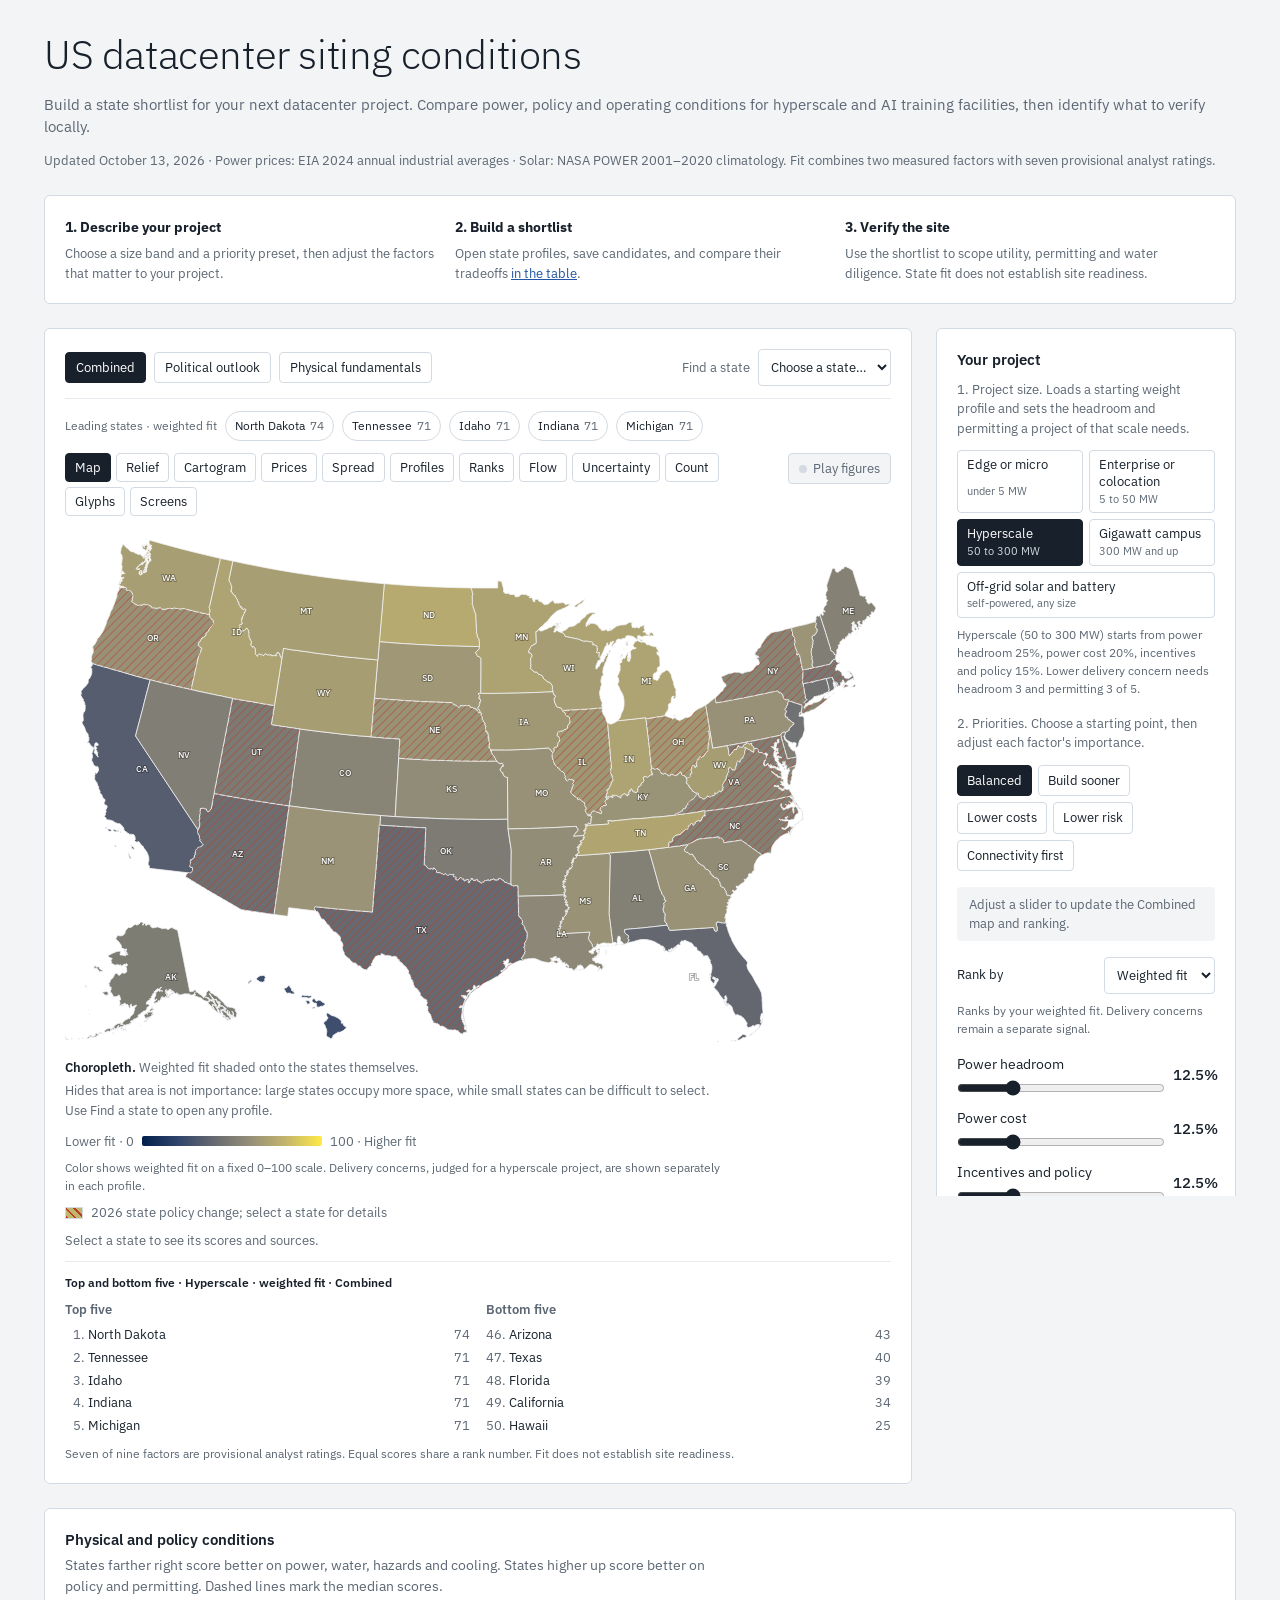
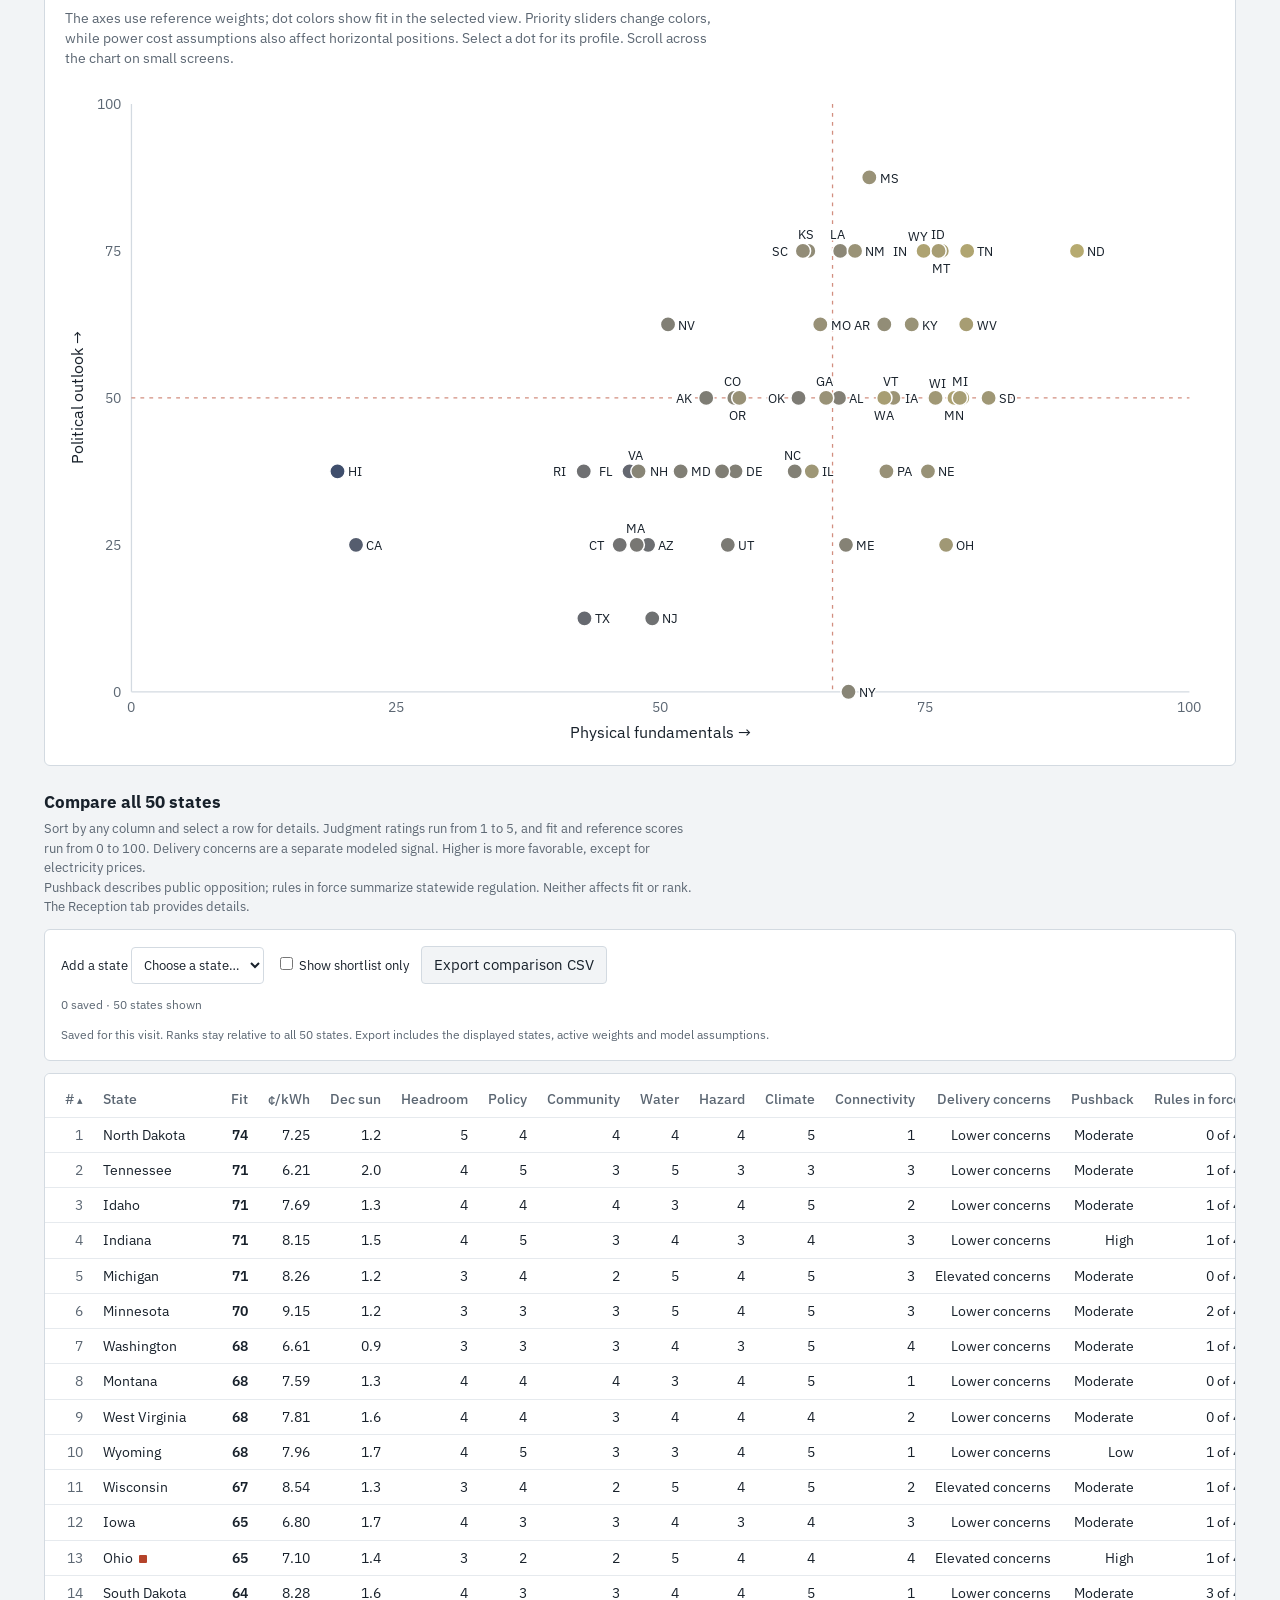
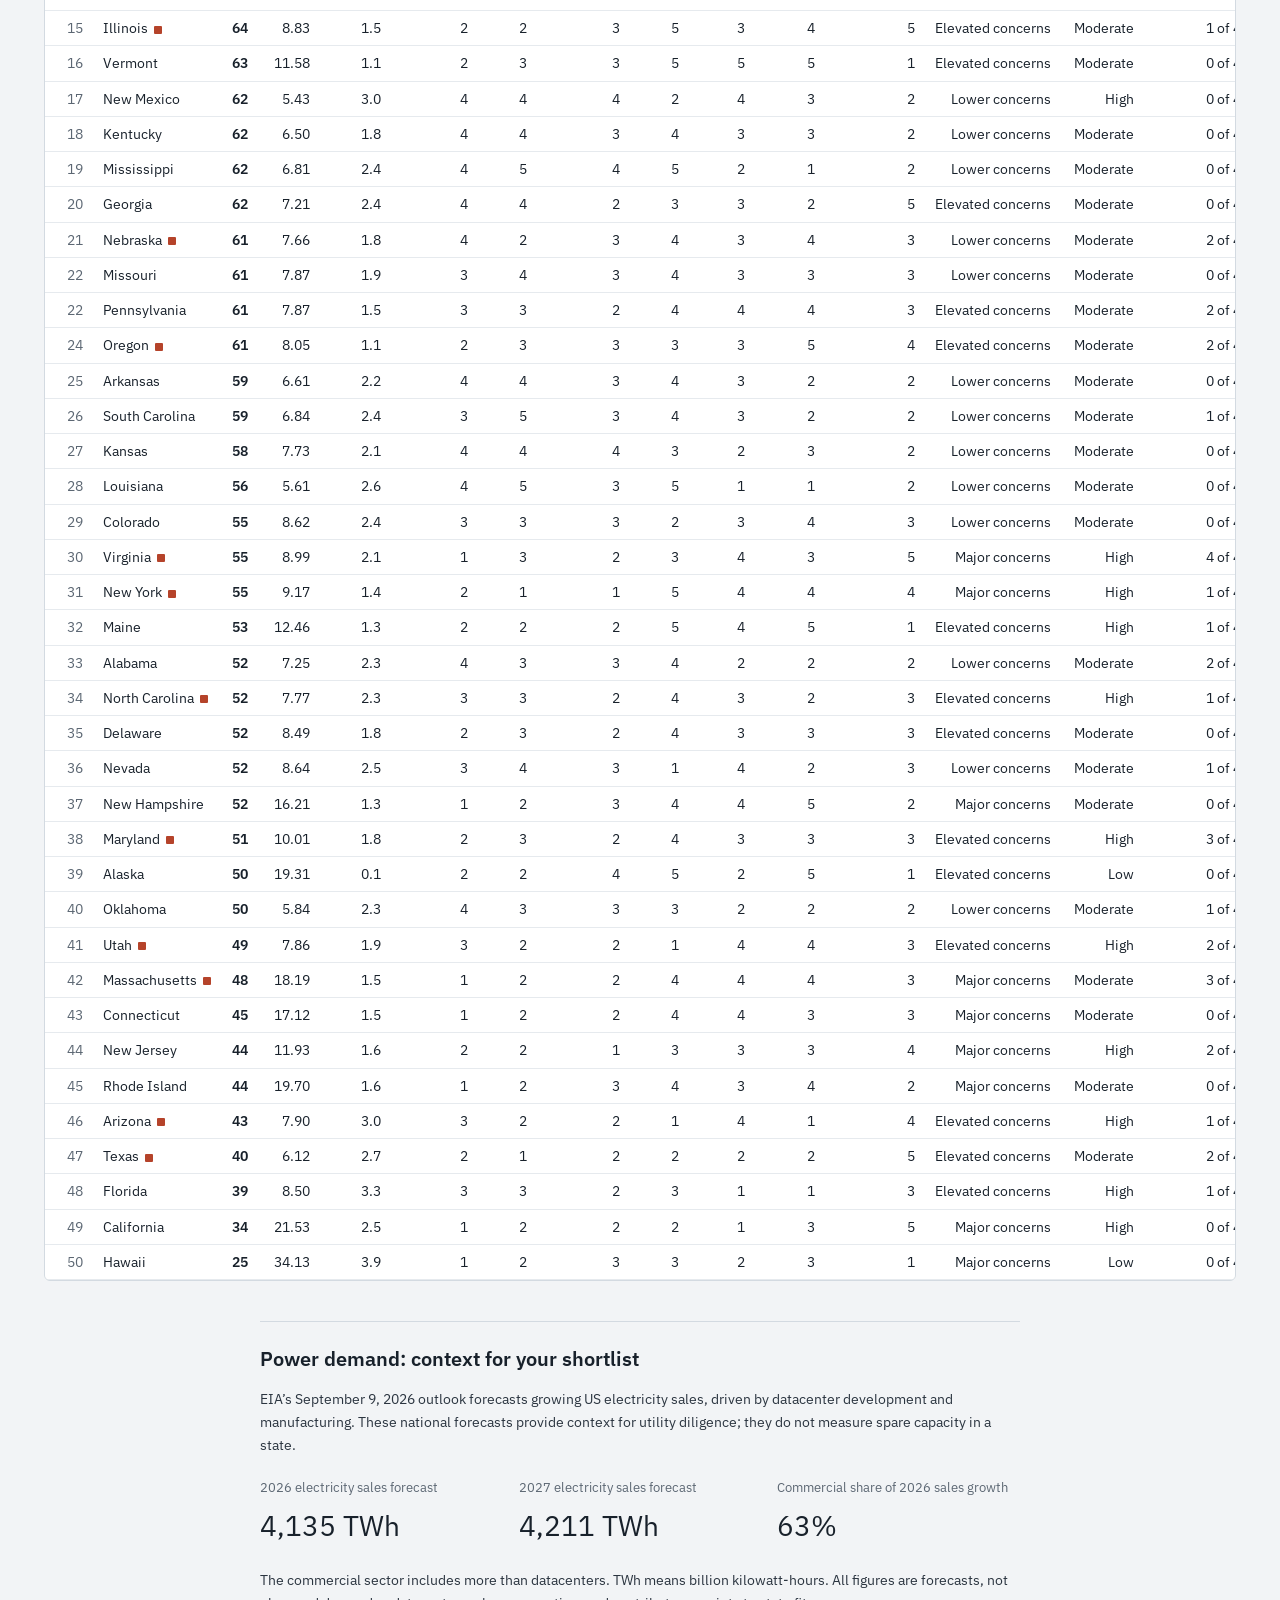
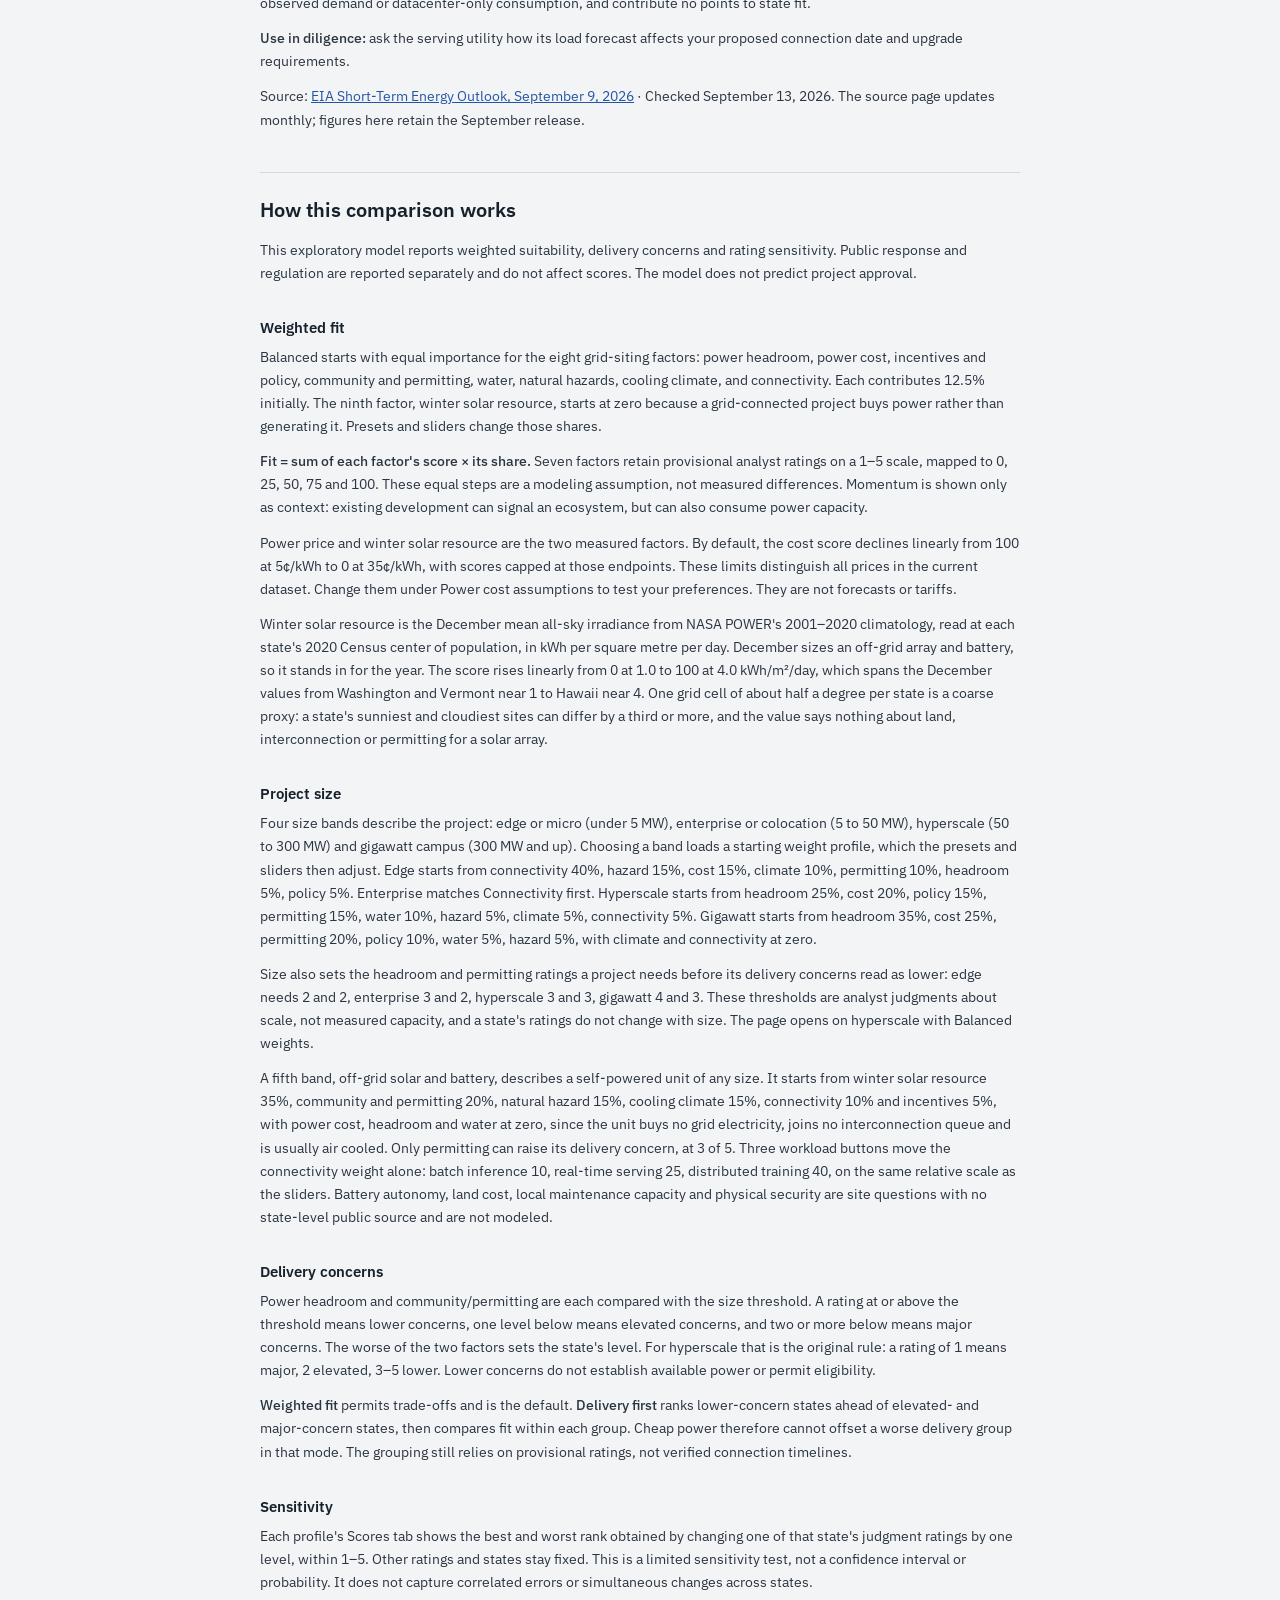
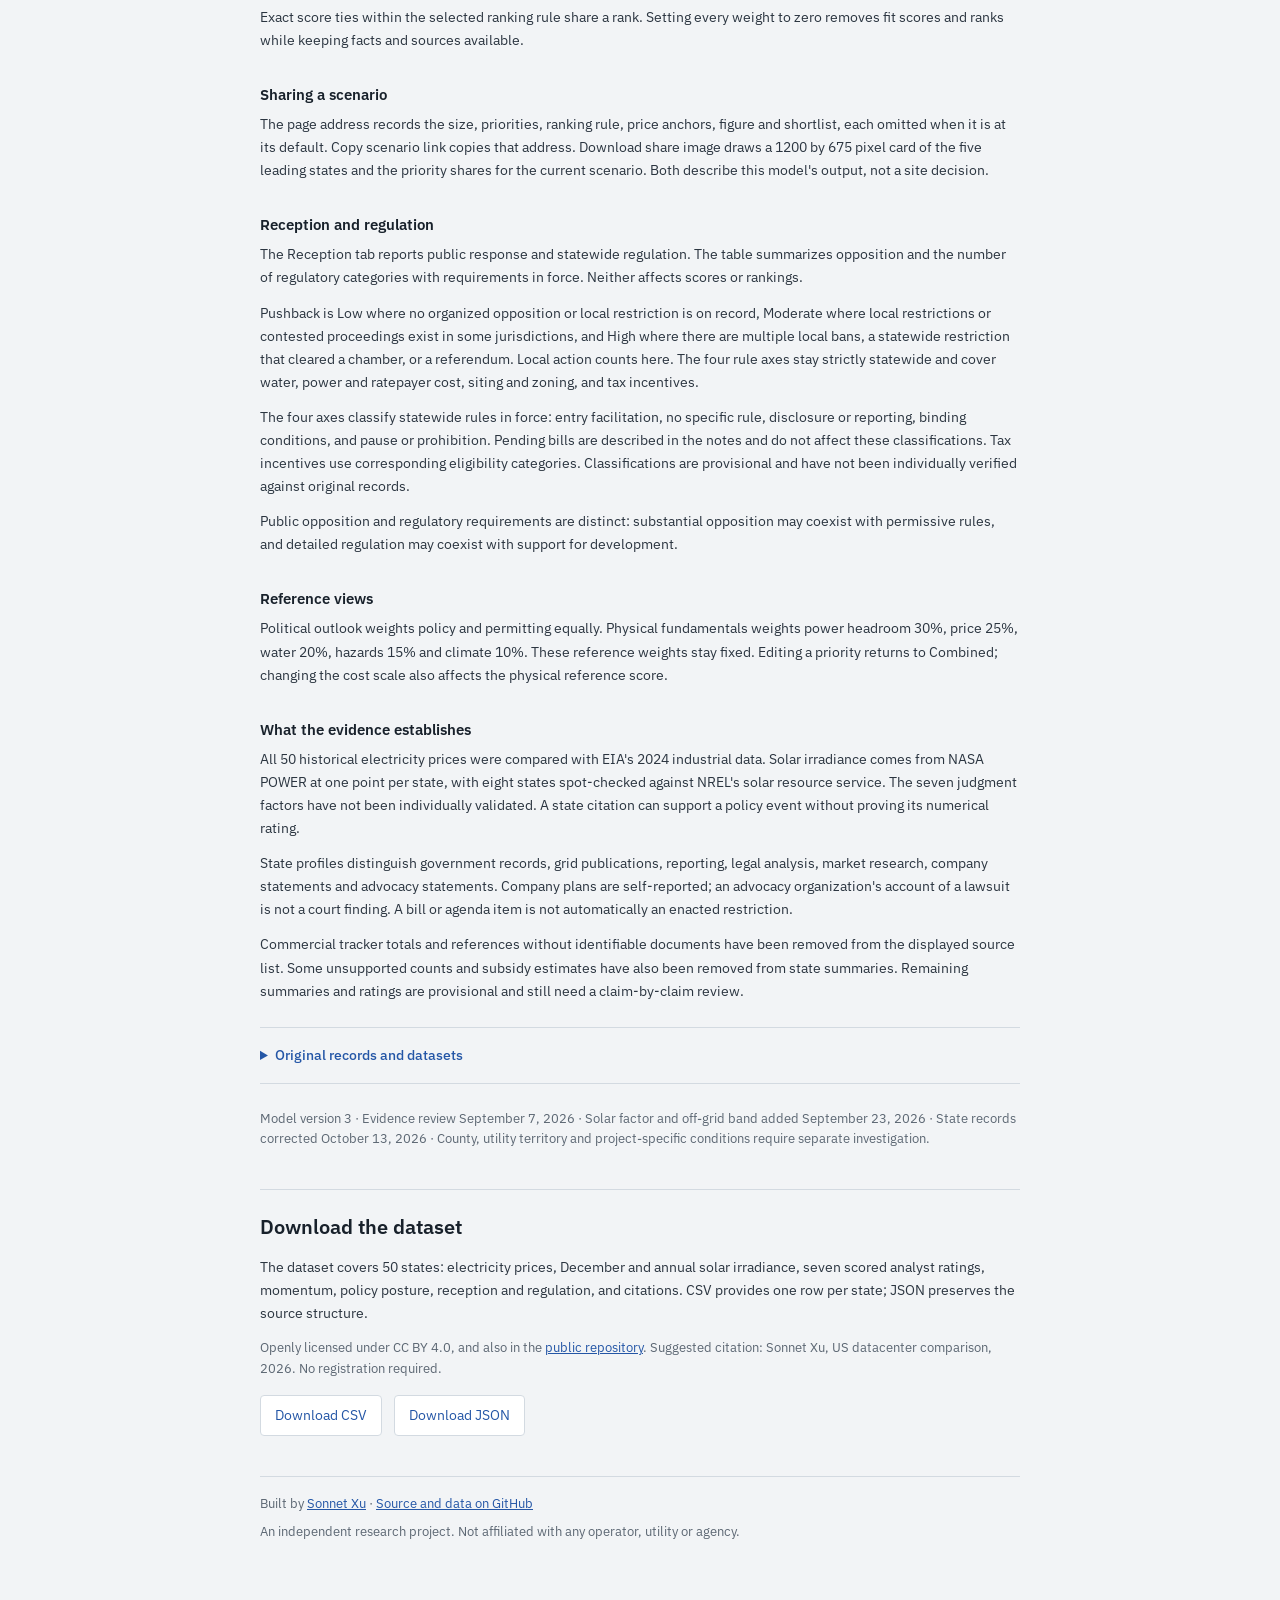
==== index.html @ fabe1948 "Split the template into CSS, model, interface, figures and start-up sources src/template.html keeps " ====
<!DOCTYPE html>
<html lang="en">
<head>
<meta charset="utf-8">
<meta name="viewport" content="width=device-width, initial-scale=1">
<title>US datacenter siting suitability, October 2026</title>
<meta name="description" content="Compare hyperscale and AI datacenter siting conditions across 50 US states using one measured factor and seven provisional analyst ratings.">
<link rel="canonical" href="https://sonnetx.github.io/datacenter-map/">
<meta property="og:type" content="website">
<meta property="og:url" content="https://sonnetx.github.io/datacenter-map/">
<meta property="og:site_name" content="US datacenter siting suitability">
<meta property="og:title" content="US datacenter siting conditions, 2026">
<meta property="og:description" content="Compare 50 states using adjustable weights for power, policy, water and permitting. Ratings are provisional.">
<meta property="og:image" content="https://sonnetx.github.io/datacenter-map/assets/social-card.png">
<meta property="og:image:width" content="3200">
<meta property="og:image:height" content="1800">
<meta property="og:image:alt" content="Choropleth map of the 50 US states shaded by datacenter siting fit, with twelve states hatched to mark a 2026 policy change.">
<meta name="twitter:card" content="summary_large_image">
<meta name="twitter:title" content="US datacenter siting conditions, 2026">
<meta name="twitter:description" content="Compare 50 states using adjustable weights for power, policy, water and permitting. Ratings are provisional.">
<meta name="twitter:image" content="https://sonnetx.github.io/datacenter-map/assets/social-card.png">
<meta name="twitter:image:alt" content="Choropleth map of the 50 US states shaded by datacenter siting fit, with twelve states hatched to mark a 2026 policy change.">
<link rel="preconnect" href="https://fonts.googleapis.com">
<link href="https://fonts.googleapis.com/css2?family=IBM+Plex+Sans:wght@300;400;500;600&display=swap" rel="stylesheet">
<style>
:root{
  --bg:#F2F4F6; --panel:#FFFFFF; --ink:#18212B; --muted:#5C6773; --rule:#D3DAE1; --rule-soft:#E6EAEE;
  --warn:#B5432A; --focus:#2456A6;
  --c0:#00204C; --c1:#31446B; --c2:#666970; --c3:#958F78; --c4:#C4B56C; --c5:#FFEA46;
  /* shared spacing and text measure */
  --s1:4px; --s2:8px; --s3:12px; --s4:16px; --s5:20px; --s6:24px; --s8:32px; --s10:40px;
  --pad-y:20px; --pad-x:20px;   /* shared card inset */
  --measure:660px;              /* reading width for detailed explanations */
}
*{box-sizing:border-box}
html,body{margin:0;background:var(--bg);color:var(--ink);font-family:"IBM Plex Sans",system-ui,-apple-system,"Segoe UI",Roboto,sans-serif;font-size:15px;line-height:1.5}
a{color:var(--focus)}
button{font:inherit}
summary{cursor:pointer}
summary:focus-visible{outline:2px solid var(--focus);outline-offset:4px}
.wrap{max-width:1240px;margin:0 auto;padding:var(--s8) var(--s6) 56px}
header h1{font-weight:300;font-size:clamp(28px,3.6vw,40px);line-height:1.14;letter-spacing:-0.01em;margin:0 0 var(--s4)}
header p.lede{margin:0;color:var(--muted)}
header .asof{margin-top:var(--s3);font-size:13px;line-height:1.55;color:var(--muted)}
.grid{display:grid;grid-template-columns:minmax(0,1fr) 300px;gap:var(--s6);margin-top:var(--s6);align-items:start}
.grid>.col{min-width:0}
.grid>aside{position:sticky;top:var(--s4);max-height:calc(100dvh - 32px);overflow-y:auto}
@media (max-width:900px){.grid{grid-template-columns:1fr;gap:var(--s3)}.grid>aside{order:-1;position:static;max-height:none}}
.mapcard{background:var(--panel);border:1px solid var(--rule);border-radius:6px;padding:var(--pad-y) var(--pad-x);position:relative}
svg.map{width:100%;height:auto;max-height:64vh;display:block}
.map-tools{display:flex;align-items:center;justify-content:space-between;gap:var(--s3);flex-wrap:wrap;margin-bottom:var(--s3)}
.map-tools .lens{margin:0}
.state-picker{display:flex;align-items:center;gap:var(--s2);font-size:13px;color:var(--muted)}
select{font:inherit;color:var(--ink);background:var(--panel);border:1px solid var(--rule);border-radius:4px;padding:8px;max-width:100%}
.candidates{display:flex;align-items:center;flex-wrap:wrap;gap:var(--s2);padding:var(--s3) 0;border-top:1px solid var(--rule-soft);font-size:12px;color:var(--muted)}
.candidate{font:inherit;border:1px solid var(--rule);background:var(--panel);border-radius:20px;padding:5px 9px;color:var(--ink);cursor:pointer}
.candidate[aria-pressed="true"]{border-color:var(--focus);background:#EEF2F6}
.candidate span{color:var(--muted);margin-left:5px;font-variant-numeric:tabular-nums}
button:focus-visible,select:focus-visible{outline:2px solid var(--focus);outline-offset:3px}
.state{stroke:#F2F4F6;stroke-width:0.9;cursor:pointer;transition:opacity .12s}
.state:hover,.state.selected{stroke:var(--ink);stroke-width:1.6}
.state:focus{outline:none;stroke:var(--focus);stroke-width:2}
.dim .state:not(.selected):not(:hover){opacity:.55}
.hatch{pointer-events:none}
.lens{display:flex;gap:var(--s2);flex-wrap:wrap;margin:0 0 var(--s3)}
.lens button{border:1px solid var(--rule);background:#fff;border-radius:4px;padding:5px 10px;font-size:13px;cursor:pointer;color:var(--ink)}
.lens button[aria-pressed="true"]{background:var(--ink);color:#fff;border-color:var(--ink)}
.lens button:focus-visible{outline:2px solid var(--focus);outline-offset:2px}
.scatter{background:var(--panel);border:1px solid var(--rule);border-radius:6px;padding:var(--pad-y) var(--pad-x);margin-top:var(--s6)}
.scatter h2{font-weight:600;font-size:15px;margin:0 0 var(--s1)}
.scatter p{margin:0 0 var(--s3);font-size:13.5px;color:var(--muted);max-width:var(--measure)}
.scatter svg{width:100%;height:auto;display:block}
.scatter .dot{cursor:pointer}
.scatter .dot:hover circle,.scatter .dot.selected circle{stroke:var(--ink);stroke-width:2}
.legend{display:grid;gap:var(--s2);margin:var(--s3) 0 0;font-size:13px;color:var(--muted)}
.legend .lgnote{font-size:12px;max-width:var(--measure)}
.ramp{width:180px;min-width:60px;height:10px;border-radius:2px;background:linear-gradient(90deg,var(--c0),var(--c1),var(--c2),var(--c3),var(--c4),var(--c5))}
.legend .key{display:flex;align-items:center;gap:8px}
.swatch{width:18px;height:12px;flex:none;border:1px solid var(--rule);background:#C4B56C repeating-linear-gradient(45deg,#B5432A 0 1.5px,transparent 1.5px 6px)}
.tip{position:absolute;pointer-events:none;background:var(--ink);color:#fff;padding:8px 10px;border-radius:4px;font-size:13px;line-height:1.35;max-width:240px;display:none;z-index:5}
.tip b{font-weight:600}
.tip .sc{font-size:20px;font-weight:300;display:block;margin:2px 0 2px}
.tip .small{opacity:.8}
aside .card{background:var(--panel);border:1px solid var(--rule);border-radius:6px;padding:var(--pad-y) var(--pad-x)}
aside h2{font-size:15px;font-weight:600;margin:0;display:inline}
/* on desktop the panel is always open and the summary is just a heading */
#wpanel>summary{list-style:none;cursor:default}
#wpanel>summary::-webkit-details-marker{display:none}
@media (max-width:900px){
  #wpanel>summary{cursor:pointer;display:flex;justify-content:space-between;align-items:center;gap:var(--s2)}
  #wpanel>summary::after{content:"Show";font-size:13px;color:var(--focus)}
  #wpanel[open]>summary::after{content:"Hide"}
  #wpanel>summary:focus-visible{outline:2px solid var(--focus);outline-offset:2px}
}
aside p.hint{margin:var(--s2) 0 var(--s3);font-size:13px;color:var(--muted)}
.view-note{margin:0 0 var(--s4);padding:var(--s2) var(--s3);background:var(--bg);border-radius:4px;font-size:12.5px;color:var(--muted)}
.presets{display:flex;gap:6px;flex-wrap:wrap;margin-bottom:var(--s4)}
.presets button{border:1px solid var(--rule);background:#fff;border-radius:4px;padding:5px 9px;font-size:13px;cursor:pointer;color:var(--ink)}
.presets button[aria-pressed="true"]{background:var(--ink);color:#fff;border-color:var(--ink)}
.presets button:focus-visible{outline:2px solid var(--focus);outline-offset:2px}
/* Project size: one of four bands. Each button carries its MW range so the
   band reads as a scale, not a brand of customer. */
.sizes{display:grid;grid-template-columns:1fr 1fr;gap:6px;margin-bottom:var(--s2)}
.sizes button{border:1px solid var(--rule);background:#fff;border-radius:4px;padding:6px 9px;font-size:13px;line-height:1.3;cursor:pointer;color:var(--ink);text-align:left;display:grid;gap:1px;min-width:0}
.sizes button small{font-size:11px;color:var(--muted)}
.sizes button[aria-pressed="true"]{background:var(--ink);color:#fff;border-color:var(--ink)}
.sizes button[aria-pressed="true"] small{color:#D3DAE1}
.sizes button:focus-visible{outline:2px solid var(--focus);outline-offset:2px}
.sizes button[data-z="solar"]{grid-column:1/-1}
.workload{margin:0 0 var(--s3)}
.workload[hidden]{display:none}
.workload button{font-size:12px;padding:4px 8px}
.model-actions{display:flex;flex-wrap:wrap;gap:0 var(--s4);align-items:center}
.model-actions .reset-btn:disabled{color:var(--muted);cursor:default}
/* Top and bottom five: a compact tier list under the figure legend. */
.tiers{display:grid;grid-template-columns:1fr 1fr;gap:var(--s2) var(--s4);border-top:1px solid var(--rule-soft);margin-top:var(--s3);padding-top:var(--s3);font-size:12.5px;min-width:0}
.tiers .tiers-head,.tiers .fine{grid-column:1/-1;margin:0;font-size:12px;color:var(--muted)}
.tiers .tiers-head{font-weight:600;color:var(--ink)}
.tiers h3{margin:0 0 var(--s1);font-size:12.5px;color:var(--muted);font-weight:600}
.tiers ol{margin:0;padding-left:1.8em}
.tiers li{color:var(--muted);font-variant-numeric:tabular-nums}
.tiers .tier-item{font:inherit;background:none;border:0;padding:2px 0;color:var(--ink);cursor:pointer;display:flex;gap:6px;width:100%;text-align:left;overflow-wrap:anywhere}
.tiers .tier-item:hover{color:var(--focus)}
.tiers .tier-item span{margin-left:auto;color:var(--muted);font-variant-numeric:tabular-nums}
@media (max-width:420px){.tiers{grid-template-columns:1fr}}
.w{display:grid;grid-template-columns:minmax(0,1fr) 42px;gap:4px var(--s2);align-items:center;margin:var(--s3) 0}
.w label{font-size:13.5px;display:block}
.w .sub{position:absolute;width:1px;height:1px;overflow:hidden;clip-path:inset(50%)}
.w input[type=range]{grid-column:1/2;width:100%;accent-color:var(--ink);margin:2px 0 0}
.w .val{grid-column:2/3;grid-row:1/3;text-align:right;font-variant-numeric:tabular-nums;font-weight:500}
.total{font-size:12px;color:var(--muted);margin-top:var(--s3)}
.detail{background:var(--panel);border:1px solid var(--rule);border-radius:6px;padding:var(--pad-y) var(--pad-x);margin-top:var(--s6)}
.drawer{position:fixed;inset:0 0 0 auto;margin:0;border:0;border-left:1px solid var(--rule);width:min(540px,100%);max-width:100%;height:100dvh;max-height:100dvh;padding:0;background:var(--panel);color:var(--ink);box-shadow:-12px 0 40px #18212b20}
.drawer::backdrop{background:#18212b38}
body:has(.drawer[open]){overflow:hidden}
.drawer-head{position:sticky;top:0;background:var(--panel);z-index:2;border-bottom:1px solid var(--rule);padding:var(--s4) var(--s5)}
.drawer-toolbar{display:flex;align-items:center;justify-content:space-between;gap:var(--s3)}
.drawer-toolbar p{margin:0;font-weight:600;font-size:14px}
.close-btn{font:inherit;background:var(--bg);border:1px solid var(--rule);border-radius:4px;padding:7px 12px;cursor:pointer;color:var(--ink)}
.profile-picker{display:flex;align-items:center;gap:var(--s3);margin-top:var(--s3);font-size:13px;color:var(--muted)}
.profile-picker select{flex:1;min-width:0}
/* Four single-word tabs cannot shrink below their longest word, so they are
   tightened on narrow screens and the strip scrolls if a font still overruns
   it. Without that the whole dialog scrolls sideways at 320px. */
.profile-tabs{display:flex;gap:var(--s2);margin-top:var(--s4);overflow-x:auto;scrollbar-width:none}
.profile-tabs::-webkit-scrollbar{display:none}
.profile-tabs button{flex:1 1 auto;white-space:nowrap;border:0;border-bottom:2px solid transparent;background:transparent;color:var(--muted);font:inherit;font-size:13px;padding:8px;cursor:pointer}
@media (max-width:420px){
  .profile-tabs{gap:var(--s1)}
  .profile-tabs button{font-size:12px;padding:8px 2px}
}
.profile-tabs button[aria-selected="true"]{border-bottom-color:var(--focus);color:var(--focus);font-weight:600}
.drawer .detail{margin:0;border:0;border-radius:0;padding:var(--s5)}
.drawer h3{font-size:14px;margin:var(--s5) 0 var(--s2)}
.drawer .bars{grid-template-columns:1fr}
.evidence-note{font-size:12.5px;color:var(--muted);background:var(--bg);padding:var(--s3);border-radius:4px;margin:var(--s4) 0}
.fact{padding:var(--s4) 0;border-top:1px solid var(--rule-soft);border-bottom:1px solid var(--rule-soft);margin:var(--s4) 0}
.fact p{margin:0;font-size:13px}.fact strong{display:block;font-size:23px;font-weight:500;margin:var(--s1) 0}.fact a{font-size:12px}
.source-list{list-style:none;padding:0;margin:0}
.source-list li{padding:var(--s3) 0;border-bottom:1px solid var(--rule-soft);font-size:13px;overflow-wrap:anywhere}
.source-type{display:block;font-size:11px;font-weight:600;color:var(--muted);margin-bottom:var(--s1);text-transform:uppercase;letter-spacing:.035em}
.source-list p{margin:var(--s1) 0 0;color:var(--muted);font-size:12px}
.source-list .checked{font-size:11px}
.factor-kind{display:block;color:var(--muted);font-size:11px;font-weight:400;margin-top:3px}
.drawer [hidden]{display:none}
.source-principles{background:var(--panel);padding:var(--s4);border:1px solid var(--rule);border-radius:4px}
.ranking-control{display:flex;align-items:center;justify-content:space-between;gap:var(--s2);font-size:13px}
.ranking-control select{min-width:0}
.reset-btn{font:inherit;font-size:12px;color:var(--focus);border:0;background:transparent;padding:8px 0;cursor:pointer}
.model-hint{font-size:12px;color:var(--muted);margin:var(--s2) 0 var(--s4)}
.scale-options{border-top:1px solid var(--rule);padding-top:var(--s3);font-size:12px;color:var(--muted)}
.scale-options label{display:flex;justify-content:space-between;align-items:center;gap:var(--s2);margin:var(--s2) 0}
.scale-options input{width:65px;font:inherit;border:1px solid var(--rule);padding:5px;border-radius:3px}
#price-error{color:var(--warn)}
.delivery-status{padding:var(--s3);border-left:3px solid var(--muted);background:var(--bg);margin:var(--s4) 0;font-size:13px}
.delivery-status[data-tier="1"],.delivery-status[data-tier="2"]{border-left-color:var(--warn)}
.delivery-status p{font-size:12px;color:var(--muted);margin:var(--s1) 0 0}
.sensitivity{font-size:12.5px;color:var(--muted);margin:var(--s3) 0}
.detail .top{display:flex;justify-content:space-between;gap:var(--s4);align-items:flex-start;flex-wrap:wrap}
.detail .top>div:first-child{min-width:0;flex:1}
.detail .score{flex:none}
.detail h2{font-weight:300;font-size:28px;margin:0;line-height:1.2}
.detail .rank{color:var(--muted);font-size:14px;max-width:var(--measure);margin-top:var(--s1)}
.detail .score{font-size:40px;font-weight:300;line-height:1;font-variant-numeric:tabular-nums}
.detail .score small{font-size:14px;color:var(--muted);font-weight:400;margin-left:4px}
.chip{display:inline-block;border:1px solid var(--warn);color:var(--warn);border-radius:3px;padding:2px 7px;font-size:12.5px;margin-top:var(--s2)}
.detail .meta{display:flex;flex-wrap:wrap;gap:var(--s1) var(--s4);margin:var(--s3) 0 0;font-size:13px;color:var(--muted)}
.breakdown-hint{font-size:12.5px;color:var(--muted);margin:var(--s4) 0 var(--s2)}
/* Reception and regulation. Deliberately unlike the score bars: nothing here
   is weighted or ranked, so it should not read as another set of points. */
.reception{display:flex;align-items:baseline;gap:var(--s3);flex-wrap:wrap;padding:var(--s3);background:var(--bg);border-left:3px solid var(--muted);margin:var(--s3) 0 var(--s4)}
.reception[data-level="High"]{border-left-color:var(--warn)}
.reception b{font-size:15px;font-weight:500}
.reception span{font-size:12.5px;color:var(--muted)}
.axes{list-style:none;margin:0;padding:0;display:grid;gap:var(--s1)}
.axes li{display:grid;grid-template-columns:minmax(0,7.5rem) auto minmax(0,1fr);align-items:center;gap:var(--s3);font-size:13px;padding:var(--s2) 0;border-bottom:1px solid var(--rule-soft)}
.axes li:last-child{border-bottom:0}
.axes .axis-name{color:var(--muted)}
.axes .axis-state{overflow-wrap:anywhere}
/* Four ticks, filled up to the friction level, so the axes stay comparable
   at a glance without implying a measured quantity. */
.ticks{display:flex;gap:3px}
.ticks i{width:12px;height:6px;border-radius:1px;background:var(--rule-soft)}
.ticks i.on{background:var(--muted)}
.ticks i.on.hot{background:var(--warn)}
.ticks i.eased{background:var(--focus)}
@media (max-width:420px){.axes li{grid-template-columns:1fr auto;gap:var(--s1) var(--s3)}.axes .axis-state{grid-column:1/-1}}
.bars{display:grid;grid-template-columns:repeat(auto-fit,minmax(min(100%,280px),1fr));gap:var(--s4) var(--s8);margin:0 0 var(--s5)}
.bar{display:grid;grid-template-columns:minmax(0,1fr) auto;align-items:center;gap:var(--s2) var(--s3);font-size:13px;min-width:0}
.bar .label{line-height:1.35}
.bar .c{text-align:right;font-size:12px;color:var(--muted);font-variant-numeric:tabular-nums;white-space:nowrap}
.bar.off{opacity:.5}
.bar .track{grid-column:1;height:8px;background:var(--rule-soft);border-radius:2px;overflow:hidden}
.bar .fill{height:100%;background:var(--ink)}
.bar .n{text-align:right;font-size:12px;font-variant-numeric:tabular-nums;color:var(--muted)}
.detail p.note{margin:var(--s3) 0 0;max-width:var(--measure)}
.detail .srcs{margin:var(--s4) 0 0;padding-top:var(--s3);border-top:1px solid var(--rule-soft);max-width:var(--measure);font-size:12.5px;color:var(--muted);line-height:1.6}
.srcs summary{color:var(--focus);font-weight:500}
.srcs ul{padding-left:var(--s5);margin:var(--s2) 0 0}
.srcs li{margin:var(--s1) 0;overflow-wrap:anywhere}
.demand-stats{display:grid;grid-template-columns:repeat(3,minmax(0,1fr));gap:16px;margin:20px 0}
.demand-stats dt{font-size:13px;color:var(--muted)}.demand-stats dd{font-size:28px;margin:4px 0 0;font-variant-numeric:tabular-nums}
@media(max-width:600px){.demand-stats{grid-template-columns:1fr}}
.workflow{display:grid;grid-template-columns:repeat(3,minmax(0,1fr));gap:20px;margin-top:24px;padding:20px;background:var(--panel);border:1px solid var(--rule);border-radius:6px}
.workflow b{font-size:14px}.workflow p{font-size:13px;color:var(--muted);margin:6px 0 0}
.shortlist-tools{display:flex;flex-wrap:wrap;align-items:center;gap:12px;padding:16px;background:var(--panel);border:1px solid var(--rule);border-radius:6px}
.shortlist-tools label{font-size:13px}.shortlist-tools p{width:100%;margin:0;font-size:12px;color:var(--muted)}
#shortlist-chips{display:flex;flex-wrap:wrap;gap:8px;width:100%}#shortlist-chips:empty{display:none}
.shortlist-tools+.tablecard{margin-top:12px}
@media(max-width:600px){.workflow{grid-template-columns:1fr;gap:12px}}
.table-intro{margin:var(--s6) 0 var(--s3)}
.table-intro h2{font-size:17px;margin:0 0 var(--s1)}
.table-intro p{font-size:13px;color:var(--muted);margin:0;max-width:var(--measure)}
.table-intro+.tablecard{margin-top:0}
.tablecard{background:var(--panel);border:1px solid var(--rule);border-radius:6px;padding:var(--s2) 0 0;margin-top:var(--s6);overflow-x:auto}
table{width:100%;border-collapse:collapse;font-size:13.5px;font-variant-numeric:tabular-nums}
th,td{padding:7px 10px;text-align:right;border-bottom:1px solid var(--rule-soft);white-space:nowrap}
td:first-child{padding-left:var(--pad-x)}
td:last-child{padding-right:var(--pad-x)}
th{font-weight:500;color:var(--muted);user-select:none;position:sticky;top:0;background:var(--panel);padding:0}
th .sortbtn{width:100%;border:0;background:none;color:inherit;font:inherit;font-weight:500;cursor:pointer;padding:7px 10px;text-align:inherit}
th:first-child .sortbtn{padding-left:var(--pad-x)}
th:last-child .sortbtn{padding-right:var(--pad-x)}
th .sortbtn:hover{color:var(--ink)}
th .sortbtn:focus-visible{outline:2px solid var(--focus);outline-offset:-2px}
th.sorted{color:var(--ink)}
th.sorted .sortbtn::after{content:" ▾";font-size:11px}
th.sorted.asc .sortbtn::after{content:" ▴"}
tbody tr:focus-visible{outline:2px solid var(--focus);outline-offset:-2px}
td:nth-child(2),th:nth-child(2){text-align:left}
td:first-child,th:first-child{text-align:right;color:var(--muted);width:36px}
tbody tr{cursor:pointer}
tbody tr:hover{background:#F6F8FA}
tbody tr.selected{background:#EEF2F6}
td.tot{font-weight:600}
td .flag{display:inline-block;width:8px;height:8px;border-radius:1px;background:var(--warn);margin-left:6px;vertical-align:middle}
/* A shared reading column for methodology, downloads and attribution. */
.meth,.datapack,.site-foot{max-width:760px;margin-left:auto;margin-right:auto}
.meth,.datapack{margin-top:var(--s10);padding-top:var(--s6);border-top:1px solid var(--rule);font-size:14px;line-height:1.65}
.meth h2,.datapack h2{font-weight:600;font-size:20px;line-height:1.3;margin:0 0 var(--s4)}
.meth h3{font-weight:600;font-size:15px;line-height:1.4;margin:var(--s8) 0 var(--s2)}
.meth p,.datapack p{margin:0 0 var(--s3);color:#2B3540}
.meth b{font-weight:500}
.meth .source-principles{background:none;padding:0;border:0;border-radius:0}
.meth .sources{margin:var(--s6) 0;padding:var(--s4) 0;border-top:1px solid var(--rule);border-bottom:1px solid var(--rule)}
.meth .sources>summary{font-size:14px;font-weight:500;color:var(--focus)}
.meth .src{padding-left:var(--s5);margin:var(--s4) 0 0}
.meth .src li{padding-left:var(--s1);margin:0 0 var(--s3);font-size:13px;overflow-wrap:anywhere}
.meth .src li:last-child{margin-bottom:0}
.meth .method-note,.datapack .fine{font-size:12.5px;color:var(--muted)}
.dp-links{display:flex;gap:var(--s3);flex-wrap:wrap;margin:var(--s4) 0 0}
.dp-links button{font:inherit;background:var(--panel);color:var(--focus);border:1px solid var(--rule);border-radius:4px;padding:8px 14px;cursor:pointer}
.site-foot{margin-top:var(--s10);margin-bottom:var(--s6);padding-top:var(--s4);border-top:1px solid var(--rule);font-size:12.5px;line-height:1.6;color:var(--muted)}
.site-foot p{margin:0 0 var(--s2)}
/* --- revolving figures ---------------------------------------------
   One frame, twelve encodings of the same fifty states. Each pane owns its
   own horizontal overflow so a wide figure scrolls inside the card instead
   of widening the page, and the tall grids scroll inside a capped frame so
   the page does not grow twelve figures long. */
.viewbar{display:flex;align-items:flex-start;justify-content:space-between;gap:var(--s3);flex-wrap:wrap;margin:0 0 var(--s3)}
.viewbar .lens{margin:0;flex:1 1 420px;gap:5px}
.viewbar .lens button{padding:4px 9px;font-size:12.5px}
.rotate-btn{flex:none;font:inherit;font-size:12.5px;color:var(--muted);background:var(--bg);border:1px solid var(--rule);border-radius:4px;padding:5px 10px;cursor:pointer;display:flex;align-items:center;gap:6px}
.rotate-btn:hover{color:var(--ink)}
.rotate-btn:focus-visible{outline:2px solid var(--focus);outline-offset:2px}
.rotate-btn i{width:8px;height:8px;border-radius:50%;background:var(--rule);flex:none}
.rotate-btn[aria-pressed="true"] i{background:var(--focus);animation:pulse 4s ease-in-out infinite}
@keyframes pulse{0%,100%{opacity:1}50%{opacity:.25}}
.viewport{position:relative;min-height:300px}
.viewpane{overflow-x:auto}
.viewpane[hidden]{display:none}
.viewpane>svg{display:block;width:100%;height:auto}
.viewpane.tall{max-height:62vh;overflow-y:auto}
.viewpane.wide>svg{min-width:640px}
.figtitle{font-size:13px;font-weight:600;margin:0 0 2px}
.viewnote{margin:var(--s3) 0 0;font-size:12.5px;line-height:1.6;color:var(--muted);max-width:var(--measure)}
.viewnote b{font-weight:600;color:var(--ink)}
.viewnote .hides{display:block;margin-top:3px}
.viewpane text{font-family:inherit}
#legend-hatch[hidden],#legend-ramp[hidden]{display:none}
.rosecell{display:flex;flex-direction:column;align-items:center;gap:1px}
.rosecell>svg{width:100%;height:auto;cursor:pointer}
.rosecell span{font-size:9.5px;color:var(--muted);font-variant-numeric:tabular-nums}
.rosewrap{display:grid;gap:8px 6px;grid-template-columns:repeat(10,minmax(0,1fr));padding:2px}
.glyphwrap{display:grid;gap:14px 8px;grid-template-columns:repeat(8,minmax(0,1fr));padding:2px}
@media (max-width:600px){
  .rosewrap{grid-template-columns:repeat(6,minmax(0,1fr))}
  .glyphwrap{grid-template-columns:repeat(4,minmax(0,1fr))}
}
@media (max-width:600px){
  .wrap{padding:var(--s6) var(--s4) var(--s8)}
  :root{--pad-x:16px;--pad-y:16px}
  .lens button,.presets button{min-height:40px}
  .legend .key{gap:var(--s2);font-size:12px}
  .legend>.key:first-child{display:grid;grid-template-columns:1fr 1fr}
  .legend>.key:first-child .ramp{grid-column:1/-1;grid-row:1;width:100%}
  .legend>.key:first-child span:last-child{text-align:right}
  .detail .score{font-size:34px}
  .detail .score small{display:block;margin:var(--s1) 0 0;text-align:right;font-size:12px}
  .detail h2{font-size:26px}
  .scatter{overflow-x:auto}
  .scatter svg{min-width:560px}
}
@media (prefers-reduced-motion:reduce){*{transition:none!important}}
</style>
</head>
<body>
<div class="wrap">
<header>
  <h1>US datacenter siting conditions</h1>
  <p class="lede">Build a state shortlist for your next datacenter project. Compare power, policy and operating conditions for hyperscale and AI training facilities, then identify what to verify locally.</p>
  <div class="asof">Updated October 13, 2026 · Power prices: EIA 2024 annual industrial averages · Solar: NASA POWER 2001–2020 climatology. Fit combines two measured factors with seven provisional analyst ratings.</div>
</header>
<section class="workflow" aria-label="Start your comparison">
  <div><b>1. Describe your project</b><p>Choose a size band and a priority preset, then adjust the factors that matter to your project.</p></div>
  <div><b>2. Build a shortlist</b><p>Open state profiles, save candidates, and compare their tradeoffs <a href="#comparison">in the table</a>.</p></div>
  <div><b>3. Verify the site</b><p>Use the shortlist to scope utility, permitting and water diligence. State fit does not establish site readiness.</p></div>
</section>

<div class="grid">
  <div class="col">
  <div class="mapcard">
    <div class="map-tools">
    <div class="lens" id="lens">
      <button data-l="all" aria-pressed="true">Combined</button>
      <button data-l="politics" aria-pressed="false">Political outlook</button>
      <button data-l="physical" aria-pressed="false">Physical fundamentals</button>
    </div>
    <label class="state-picker" for="state-picker">Find a state <select id="state-picker"><option value="">Choose a state…</option></select></label>
    </div>
    <div class="candidates" id="candidates" aria-label="Leading states in the current view"></div>
    <div class="viewbar">
      <div class="lens" id="viewbar" role="group" aria-label="Figure"></div>
      <button class="rotate-btn" id="rotate-btn" type="button" aria-pressed="false"><i></i><span id="rotate-label">Play figures</span></button>
    </div>
    <div class="viewport" id="viewport">
    <div class="viewpane" data-v="map">
    <svg class="map" viewBox="0 0 975 610" role="group" aria-label="Choropleth map of US states colored by datacenter siting suitability score">
      <defs>
        <pattern id="hatch" patternUnits="userSpaceOnUse" width="7" height="7" patternTransform="rotate(45)">
          <line x1="0" y1="0" x2="0" y2="7" stroke="#B5432A" stroke-width="1.6" opacity=".85"/>
        </pattern>
      </defs>
      <g id="states"></g>
      <g id="hatches" class="hatch"></g>
      <g id="labels" class="hatch"></g>
    </svg>
    </div>
    </div>
    <p class="viewnote" id="viewnote" aria-live="polite"></p>
    <div class="tip" id="tip"></div>
    <div class="legend">
      <div class="key" id="legend-ramp"><span>Lower fit · 0</span><div class="ramp"></div><span>100 · Higher fit</span></div>
      <div class="lgnote" id="legend-rampnote">Color shows weighted fit on a fixed 0–100 scale. Delivery concerns are shown separately in each profile.</div>
      <div class="key" id="legend-hatch"><div class="swatch"></div><span>2026 state policy change; select a state for details</span></div>
      <div class="key"><span id="hint" style="font-size:12.5px">Select a state to see its scores and sources.</span></div>
    </div>
    <div class="tiers" id="tiers" aria-label="Top and bottom five states in the current ranking"></div>
  </div>

  </div>

  <aside>
    <details class="card" id="wpanel" open>
      <summary><h2>Your project</h2></summary>
      <p class="hint">1. Project size. Loads a starting weight profile and sets the headroom and permitting a project of that scale needs.</p>
      <div class="sizes" id="sizes" role="group" aria-label="Project size">
        <button data-z="micro" aria-pressed="false">Edge or micro<small>under 5 MW</small></button>
        <button data-z="colo" aria-pressed="false">Enterprise or colocation<small>5 to 50 MW</small></button>
        <button data-z="hyper" aria-pressed="true">Hyperscale<small>50 to 300 MW</small></button>
        <button data-z="gw" aria-pressed="false">Gigawatt campus<small>300 MW and up</small></button>
        <button data-z="solar" aria-pressed="false">Off-grid solar and battery<small>self-powered, any size</small></button>
      </div>
      <p class="model-hint" id="size-note"></p>
      <div class="lens workload" id="workload" role="group" aria-label="Workload" hidden>
        <button data-wl="batch" aria-pressed="false">Batch inference</button>
        <button data-wl="realtime" aria-pressed="false">Real-time serving</button>
        <button data-wl="training" aria-pressed="false">Distributed training</button>
      </div>
      <p class="hint">2. Priorities. Choose a starting point, then adjust each factor's importance.</p>
      <div class="presets" id="presets">
        <button data-p="balanced" aria-pressed="true">Balanced</button>
        <button data-p="ai" aria-pressed="false">Build sooner</button>
        <button data-p="cost" aria-pressed="false">Lower costs</button>
        <button data-p="safe" aria-pressed="false">Lower risk</button>
        <button data-p="colo" aria-pressed="false">Connectivity first</button>
      </div>
      <p class="view-note" id="view-note"></p>
      <label class="ranking-control" for="rank-mode">Rank by
        <select id="rank-mode"><option value="fit">Weighted fit</option><option value="delivery">Delivery first</option></select>
      </label>
      <p class="model-hint" id="rank-explanation"></p>
      <div id="weights"></div>
      <details class="scale-options"><summary>Power cost assumptions</summary>
        <p>Prices map linearly between these limits. They are preferences, not tariff forecasts.</p>
        <label>100-point price (¢/kWh)<input id="price-low" type="number" min="0" max="99" step="0.5" value="5"></label>
        <label>0-point price (¢/kWh)<input id="price-high" type="number" min="0.5" max="100" step="0.5" value="35"></label>
        <p id="price-error" role="status"></p>
      </details>
      <div class="total" id="total"></div>
      <div class="model-actions">
        <button class="reset-btn" id="reset-model" type="button">Reset comparison</button>
        <button class="reset-btn" id="copy-link" type="button">Copy scenario link</button>
        <button class="reset-btn" id="share-card" type="button">Download share image</button>
      </div>
      <p class="model-hint" id="link-status" role="status"></p>
    </details>
  </aside>
</div>

<dialog class="drawer" id="state-dialog" aria-labelledby="profile-title">
  <div class="drawer-head">
    <div class="drawer-toolbar"><p id="profile-title">State profile</p><form method="dialog"><button class="close-btn" aria-label="Close state profile" autofocus>Close ×</button></form></div>
    <label class="profile-picker" for="profile-state">State <select id="profile-state"></select></label>
    <div class="profile-tabs" role="tablist" aria-label="State profile sections">
      <button id="tab-overview" role="tab" data-panel="overview" aria-selected="true" aria-controls="panel-overview">Overview</button>
      <button id="tab-scores" role="tab" data-panel="scores" aria-selected="false" aria-controls="panel-scores" tabindex="-1">Scores</button>
      <button id="tab-reception" role="tab" data-panel="reception" aria-selected="false" aria-controls="panel-reception" tabindex="-1">Reception</button>
      <button id="tab-sources" role="tab" data-panel="sources" aria-selected="false" aria-controls="panel-sources" tabindex="-1">Sources</button>
    </div>
  </div>
  <section class="detail" id="detail"></section>
</dialog>

<section class="scatter" id="scatter">
  <h2>Physical and policy conditions</h2>
  <p>States farther right score better on power, water, hazards and cooling. States higher up score better on policy and permitting. Dashed lines mark the median scores.</p>
  <p>The axes use reference weights; dot colors show fit in the selected view. Priority sliders change colors, while power cost assumptions also affect horizontal positions. Select a dot for its profile. Scroll across the chart on small screens.</p>
  <svg viewBox="0 0 900 520" role="group" aria-label="Scatter plot of states by physical fundamentals and political plausibility" id="scsvg"></svg>
</section>

<div class="table-intro" id="comparison">
  <h2>Compare all 50 states</h2>
  <p>Sort by any column and select a row for details. Judgment ratings run from 1 to 5, and fit and reference scores run from 0 to 100. Delivery concerns are a separate modeled signal. Higher is more favorable, except for electricity prices.</p>
  <p>Pushback describes public opposition; rules in force summarize statewide regulation. Neither affects fit or rank. The Reception tab provides details.</p>
</div>
<div class="shortlist-tools">
  <label for="shortlist-picker">Add a state <select id="shortlist-picker"><option value="">Choose a state…</option></select></label>
  <label><input type="checkbox" id="shortlist-only"> Show shortlist only</label>
  <button type="button" class="close-btn" id="export-comparison">Export comparison CSV</button>
  <p id="shortlist-status" role="status"></p>
  <div id="shortlist-chips" aria-label="Saved states"></div>
  <p>Saved for this visit. Ranks stay relative to all 50 states. Export includes the displayed states, active weights and model assumptions.</p>
</div>
<div class="tablecard">
  <table id="tbl">
    <thead><tr id="thead"></tr></thead>
    <tbody id="tbody"></tbody>
  </table>
</div>

<section class="meth" id="demand-context" aria-labelledby="demand-heading">
  <h2 id="demand-heading">Power demand: context for your shortlist</h2>
  <p>EIA’s September 9, 2026 outlook forecasts growing US electricity sales, driven by datacenter development and manufacturing. These national forecasts provide context for utility diligence; they do not measure spare capacity in a state.</p>
  <dl class="demand-stats">
    <div><dt>2026 electricity sales forecast</dt><dd>4,135 TWh</dd></div>
    <div><dt>2027 electricity sales forecast</dt><dd>4,211 TWh</dd></div>
    <div><dt>Commercial share of 2026 sales growth</dt><dd>63%</dd></div>
  </dl>
  <p>The commercial sector includes more than datacenters. TWh means billion kilowatt-hours. All figures are forecasts, not observed demand or datacenter-only consumption, and contribute no points to state fit.</p>
  <p><b>Use in diligence:</b> ask the serving utility how its load forecast affects your proposed connection date and upgrade requirements.</p>
  <p>Source: <a href="https://www.eia.gov/outlooks/steo/report/elec_coal_renew.php" target="_blank" rel="noopener">EIA Short-Term Energy Outlook, September 9, 2026</a> · Checked September 13, 2026. The source page updates monthly; figures here retain the September release.</p>
</section>

<section class="meth" id="methodology">
  <h2>How this comparison works</h2>
  <p>This exploratory model reports weighted suitability, delivery concerns and rating sensitivity. Public response and regulation are reported separately and do not affect scores. The model does not predict project approval.</p>
  <h3>Weighted fit</h3>
  <p>Balanced starts with equal importance for the eight grid-siting factors: power headroom, power cost, incentives and policy, community and permitting, water, natural hazards, cooling climate, and connectivity. Each contributes 12.5% initially. The ninth factor, winter solar resource, starts at zero because a grid-connected project buys power rather than generating it. Presets and sliders change those shares.</p>
  <p><b>Fit = sum of each factor's score × its share.</b> Seven factors retain provisional analyst ratings on a 1–5 scale, mapped to 0, 25, 50, 75 and 100. These equal steps are a modeling assumption, not measured differences. Momentum is shown only as context: existing development can signal an ecosystem, but can also consume power capacity.</p>
  <p>Power price and winter solar resource are the two measured factors. By default, the cost score declines linearly from 100 at 5¢/kWh to 0 at 35¢/kWh, with scores capped at those endpoints. These limits distinguish all prices in the current dataset. Change them under Power cost assumptions to test your preferences. They are not forecasts or tariffs.</p>
  <p>Winter solar resource is the December mean all-sky irradiance from NASA POWER's 2001–2020 climatology, read at each state's 2020 Census center of population, in kWh per square metre per day. December sizes an off-grid array and battery, so it stands in for the year. The score rises linearly from 0 at 1.0 to 100 at 4.0 kWh/m²/day, which spans the December values from Washington and Vermont near 1 to Hawaii near 4. One grid cell of about half a degree per state is a coarse proxy: a state's sunniest and cloudiest sites can differ by a third or more, and the value says nothing about land, interconnection or permitting for a solar array.</p>
  <h3>Project size</h3>
  <p>Four size bands describe the project: edge or micro (under 5 MW), enterprise or colocation (5 to 50 MW), hyperscale (50 to 300 MW) and gigawatt campus (300 MW and up). Choosing a band loads a starting weight profile, which the presets and sliders then adjust. Edge starts from connectivity 40%, hazard 15%, cost 15%, climate 10%, permitting 10%, headroom 5%, policy 5%. Enterprise matches Connectivity first. Hyperscale starts from headroom 25%, cost 20%, policy 15%, permitting 15%, water 10%, hazard 5%, climate 5%, connectivity 5%. Gigawatt starts from headroom 35%, cost 25%, permitting 20%, policy 10%, water 5%, hazard 5%, with climate and connectivity at zero.</p>
  <p>Size also sets the headroom and permitting ratings a project needs before its delivery concerns read as lower: edge needs 2 and 2, enterprise 3 and 2, hyperscale 3 and 3, gigawatt 4 and 3. These thresholds are analyst judgments about scale, not measured capacity, and a state's ratings do not change with size. The page opens on hyperscale with Balanced weights.</p>
  <p>A fifth band, off-grid solar and battery, describes a self-powered unit of any size. It starts from winter solar resource 35%, community and permitting 20%, natural hazard 15%, cooling climate 15%, connectivity 10% and incentives 5%, with power cost, headroom and water at zero, since the unit buys no grid electricity, joins no interconnection queue and is usually air cooled. Only permitting can raise its delivery concern, at 3 of 5. Three workload buttons move the connectivity weight alone: batch inference 10, real-time serving 25, distributed training 40, on the same relative scale as the sliders. Battery autonomy, land cost, local maintenance capacity and physical security are site questions with no state-level public source and are not modeled.</p>
  <h3>Delivery concerns</h3>
  <p>Power headroom and community/permitting are each compared with the size threshold. A rating at or above the threshold means lower concerns, one level below means elevated concerns, and two or more below means major concerns. The worse of the two factors sets the state's level. For hyperscale that is the original rule: a rating of 1 means major, 2 elevated, 3–5 lower. Lower concerns do not establish available power or permit eligibility.</p>
  <p><b>Weighted fit</b> permits trade-offs and is the default. <b>Delivery first</b> ranks lower-concern states ahead of elevated- and major-concern states, then compares fit within each group. Cheap power therefore cannot offset a worse delivery group in that mode. The grouping still relies on provisional ratings, not verified connection timelines.</p>
  <h3>Sensitivity</h3>
  <p>Each profile's Scores tab shows the best and worst rank obtained by changing one of that state's judgment ratings by one level, within 1–5. Other ratings and states stay fixed. This is a limited sensitivity test, not a confidence interval or probability. It does not capture correlated errors or simultaneous changes across states.</p>
  <p>Exact score ties within the selected ranking rule share a rank. Setting every weight to zero removes fit scores and ranks while keeping facts and sources available.</p>
  <h3>Sharing a scenario</h3>
  <p>The page address records the size, priorities, ranking rule, price anchors, figure and shortlist, each omitted when it is at its default. Copy scenario link copies that address. Download share image draws a 1200 by 675 pixel card of the five leading states and the priority shares for the current scenario. Both describe this model's output, not a site decision.</p>
  <h3>Reception and regulation</h3>
  <p>The Reception tab reports public response and statewide regulation. The table summarizes opposition and the number of regulatory categories with requirements in force. Neither affects scores or rankings.</p>
  <p>Pushback is Low where no organized opposition or local restriction is on record, Moderate where local restrictions or contested proceedings exist in some jurisdictions, and High where there are multiple local bans, a statewide restriction that cleared a chamber, or a referendum. Local action counts here. The four rule axes stay strictly statewide and cover water, power and ratepayer cost, siting and zoning, and tax incentives.</p>
  <p>The four axes classify statewide rules in force: entry facilitation, no specific rule, disclosure or reporting, binding conditions, and pause or prohibition. Pending bills are described in the notes and do not affect these classifications. Tax incentives use corresponding eligibility categories. Classifications are provisional and have not been individually verified against original records.</p>
  <p>Public opposition and regulatory requirements are distinct: substantial opposition may coexist with permissive rules, and detailed regulation may coexist with support for development.</p>
  <h3>Reference views</h3>
  <p>Political outlook weights policy and permitting equally. Physical fundamentals weights power headroom 30%, price 25%, water 20%, hazards 15% and climate 10%. These reference weights stay fixed. Editing a priority returns to Combined; changing the cost scale also affects the physical reference score.</p>
  <div class="source-principles">
    <h3>What the evidence establishes</h3>
    <p>All 50 historical electricity prices were compared with EIA's 2024 industrial data. Solar irradiance comes from NASA POWER at one point per state, with eight states spot-checked against NREL's solar resource service. The seven judgment factors have not been individually validated. A state citation can support a policy event without proving its numerical rating.</p>
    <p>State profiles distinguish government records, grid publications, reporting, legal analysis, market research, company statements and advocacy statements. Company plans are self-reported; an advocacy organization's account of a lawsuit is not a court finding. A bill or agenda item is not automatically an enacted restriction.</p>
    <p>Commercial tracker totals and references without identifiable documents have been removed from the displayed source list. Some unsupported counts and subsidy estimates have also been removed from state summaries. Remaining summaries and ratings are provisional and still need a claim-by-claim review.</p>
  </div>
  <details class="sources">
    <summary>Original records and datasets</summary>
    <ul class="src">
      <li><a href="https://www.eia.gov/electricity/data/state/xls/861/HS861%202010-.xlsx">EIA-861 historical electricity data</a>: 2024 industrial prices, Total Electric Industry sheet. These state averages do not represent a project's large-load tariff.</li>
      <li><a href="https://www.governor.ny.gov/executive-order/no-62-establishing-temporary-moratorium-data-centers-new-york-while-state-develops">New York EO 62</a> and <a href="https://www.nysenate.gov/legislation/bills/2025/S10642">S10642 bill status</a>: separate executive action and legislation.</li>
      <li><a href="https://gov.texas.gov/news/post/governor-abbott-directs-comprehensive-data-center-audit">Texas governor's audit directive</a> and <a href="https://www.ercot.com/services/comm/mkt_notices/M-A080326-01">ERCOT's August 3 notice</a>: the ERCOT interconnection process.</li>
      <li><a href="https://www.azleg.gov/legtext/57leg/2R/summary/S.1861-4168ATT_ASENACTED.DOCX.htm">Arizona's enacted SB 1861 summary</a>: incentive eligibility. <a href="https://pima.legistar.com/LegislationDetail.aspx?ID=8165122&amp;GUID=2ED83826-7496-4CA5-AB1E-7CA334C3F51F">Pima County's August 11 action</a>: direction to develop a moratorium resolution, not confirmation of its effective date.</li>
      <li><a href="https://gov-pritzker-newsroom.prezly.com/gov-pritzker-pauses-new-data-center-tax-incentives">Illinois governor's incentive-pause announcement</a>: new agreements and existing commitments.</li>
      <li><a href="https://governor.utah.gov/wp-content/uploads/2026.05.29-EO-Higher-Bar-for-Data-Center-Development-1.pdf">Utah EO 2026-03</a>: review framework for covered state agencies.</li>
      <li><a href="https://budget.lis.virginia.gov/item/2026/2/HB30/Chapter/3/3-5.24/">Virginia enacted consumption-tax provision</a>: the rate and applicable period. The displayed EIA price remains the historical average.</li>
      <li><a href="https://www.ncleg.gov/EnactedLegislation/SessionLaws/HTML/2025-2026/SL2026-42.html">North Carolina HB 56</a> and <a href="https://www.ncdor.gov/taxes-forms/sales-and-use-tax/other-sales-and-use-tax-resources/important-notices-issued-sales-and-use-tax-division/important-notice-repeal-exemptions-electricity-used-datacenters">NCDOR implementation notice</a>: the electricity-exemption billing-period rule.</li>
      <li><a href="https://www.iedc.in.gov/indiana-advantages/investments/data-center-sales-tax-exemption/overview">Indiana IEDC exemption program</a>: eligibility and maximum duration, not a project-specific subsidy valuation.</li>
      <li><a href="https://www.scstatehouse.gov/code/t12c036.php">South Carolina Code § 12-36-2120(79)</a>: conditional datacenter equipment and electricity exemptions.</li>
      <li><a href="https://www.afslaw.com/perspectives/alerts/state-regulation-data-centers-2026-shifting-landscape">ArentFox Schiff's 2026 state regulation survey</a> and <a href="https://www.multistate.us/resources/state-data-center-policy-101">MultiState's state data center policy guide</a>: background for the reception and regulation readings. Both are legal and government-affairs summaries; the readings here have not been checked state by state against the underlying statutes.</li>
      <li><a href="https://www.fema.gov/sites/default/files/documents/fema_national-risk-index_technical-documentation.pdf">FEMA National Risk Index documentation</a> and <a href="https://www.wri.org/aqueduct">WRI Aqueduct</a>: background for further hazard and water research. This app has not calculated its state ratings directly from these datasets.</li>
    </ul>
  </details>
  <p class="method-note">Model version 3 · Evidence review September 7, 2026 · Solar factor and off-grid band added September 23, 2026 · State records corrected October 13, 2026 · County, utility territory and project-specific conditions require separate investigation.</p>
</section>

<section class="datapack" id="dataset">
  <h2>Download the dataset</h2>
  <p>The dataset covers 50 states: electricity prices, December and annual solar irradiance, seven scored analyst ratings, momentum, policy posture, reception and regulation, and citations. CSV provides one row per state; JSON preserves the source structure.</p>
  <p class="fine">Openly licensed under CC BY 4.0, and also in the <a href="https://github.com/sonnetx/datacenter-map">public repository</a>. Suggested citation: Sonnet Xu, US datacenter comparison, 2026. No registration required.</p>
  <div class="dp-links" id="dp-links">
    <button type="button" data-format="csv">Download CSV</button>
    <button type="button" data-format="json">Download JSON</button>
  </div>
</section>

<footer class="site-foot">
  <p>Built by <a href="https://sonnetx.github.io/">Sonnet Xu</a> · <a href="https://github.com/sonnetx/datacenter-map">Source and data on GitHub</a></p>
  <p>An independent research project. Not affiliated with any operator, utility or agency.</p>
</footer>
</div>

<script>// https://github.com/topojson/topojson-client v3.1.0 Copyright 2019 Mike Bostock
!function(e,t){"object"==typeof exports&&"undefined"!=typeof module?t(exports):"function"==typeof define&&define.amd?define(["exports"],t):t((e=e||self).topojson=e.topojson||{})}(this,function(e){"use strict";function t(e){return e}function r(e){if(null==e)return t;var r,n,o=e.scale[0],a=e.scale[1],i=e.translate[0],c=e.translate[1];return function(e,t){t||(r=n=0);var u=2,f=e.length,s=new Array(f);for(s[0]=(r+=e[0])*o+i,s[1]=(n+=e[1])*a+c;u<f;)s[u]=e[u],++u;return s}}function n(e){var t,n=r(e.transform),o=1/0,a=o,i=-o,c=-o;function u(e){(e=n(e))[0]<o&&(o=e[0]),e[0]>i&&(i=e[0]),e[1]<a&&(a=e[1]),e[1]>c&&(c=e[1])}function f(e){switch(e.type){case"GeometryCollection":e.geometries.forEach(f);break;case"Point":u(e.coordinates);break;case"MultiPoint":e.coordinates.forEach(u)}}for(t in e.arcs.forEach(function(e){for(var t,r=-1,u=e.length;++r<u;)(t=n(e[r],r))[0]<o&&(o=t[0]),t[0]>i&&(i=t[0]),t[1]<a&&(a=t[1]),t[1]>c&&(c=t[1])}),e.objects)f(e.objects[t]);return[o,a,i,c]}function o(e,t){var r=t.id,n=t.bbox,o=null==t.properties?{}:t.properties,i=a(e,t);return null==r&&null==n?{type:"Feature",properties:o,geometry:i}:null==n?{type:"Feature",id:r,properties:o,geometry:i}:{type:"Feature",id:r,bbox:n,properties:o,geometry:i}}function a(e,t){var n=r(e.transform),o=e.arcs;function a(e,t){t.length&&t.pop();for(var r=o[e<0?~e:e],a=0,i=r.length;a<i;++a)t.push(n(r[a],a));e<0&&function(e,t){for(var r,n=e.length,o=n-t;o<--n;)r=e[o],e[o++]=e[n],e[n]=r}(t,i)}function i(e){return n(e)}function c(e){for(var t=[],r=0,n=e.length;r<n;++r)a(e[r],t);return t.length<2&&t.push(t[0]),t}function u(e){for(var t=c(e);t.length<4;)t.push(t[0]);return t}function f(e){return e.map(u)}return function e(t){var r,n=t.type;switch(n){case"GeometryCollection":return{type:n,geometries:t.geometries.map(e)};case"Point":r=i(t.coordinates);break;case"MultiPoint":r=t.coordinates.map(i);break;case"LineString":r=c(t.arcs);break;case"MultiLineString":r=t.arcs.map(c);break;case"Polygon":r=f(t.arcs);break;case"MultiPolygon":r=t.arcs.map(f);break;default:return null}return{type:n,coordinates:r}}(t)}function i(e,t){var r={},n={},o={},a=[],i=-1;function c(e,t){for(var n in e){var o=e[n];delete t[o.start],delete o.start,delete o.end,o.forEach(function(e){r[e<0?~e:e]=1}),a.push(o)}}return t.forEach(function(r,n){var o,a=e.arcs[r<0?~r:r];a.length<3&&!a[1][0]&&!a[1][1]&&(o=t[++i],t[i]=r,t[n]=o)}),t.forEach(function(t){var r,a,i=function(t){var r,n=e.arcs[t<0?~t:t],o=n[0];e.transform?(r=[0,0],n.forEach(function(e){r[0]+=e[0],r[1]+=e[1]})):r=n[n.length-1];return t<0?[r,o]:[o,r]}(t),c=i[0],u=i[1];if(r=o[c])if(delete o[r.end],r.push(t),r.end=u,a=n[u]){delete n[a.start];var f=a===r?r:r.concat(a);n[f.start=r.start]=o[f.end=a.end]=f}else n[r.start]=o[r.end]=r;else if(r=n[u])if(delete n[r.start],r.unshift(t),r.start=c,a=o[c]){delete o[a.end];var s=a===r?r:a.concat(r);n[s.start=a.start]=o[s.end=r.end]=s}else n[r.start]=o[r.end]=r;else n[(r=[t]).start=c]=o[r.end=u]=r}),c(o,n),c(n,o),t.forEach(function(e){r[e<0?~e:e]||a.push([e])}),a}function c(e,t,r){var n,o,a;if(arguments.length>1)n=function(e,t,r){var n,o=[],a=[];function i(e){var t=e<0?~e:e;(a[t]||(a[t]=[])).push({i:e,g:n})}function c(e){e.forEach(i)}function u(e){e.forEach(c)}return function e(t){switch(n=t,t.type){case"GeometryCollection":t.geometries.forEach(e);break;case"LineString":c(t.arcs);break;case"MultiLineString":case"Polygon":u(t.arcs);break;case"MultiPolygon":!function(e){e.forEach(u)}(t.arcs)}}(t),a.forEach(null==r?function(e){o.push(e[0].i)}:function(e){r(e[0].g,e[e.length-1].g)&&o.push(e[0].i)}),o}(0,t,r);else for(o=0,n=new Array(a=e.arcs.length);o<a;++o)n[o]=o;return{type:"MultiLineString",arcs:i(e,n)}}function u(e,t){var r={},n=[],o=[];function c(e){e.forEach(function(t){t.forEach(function(t){(r[t=t<0?~t:t]||(r[t]=[])).push(e)})}),n.push(e)}function u(t){return function(e){for(var t,r=-1,n=e.length,o=e[n-1],a=0;++r<n;)t=o,o=e[r],a+=t[0]*o[1]-t[1]*o[0];return Math.abs(a)}(a(e,{type:"Polygon",arcs:[t]}).coordinates[0])}return t.forEach(function e(t){switch(t.type){case"GeometryCollection":t.geometries.forEach(e);break;case"Polygon":c(t.arcs);break;case"MultiPolygon":t.arcs.forEach(c)}}),n.forEach(function(e){if(!e._){var t=[],n=[e];for(e._=1,o.push(t);e=n.pop();)t.push(e),e.forEach(function(e){e.forEach(function(e){r[e<0?~e:e].forEach(function(e){e._||(e._=1,n.push(e))})})})}}),n.forEach(function(e){delete e._}),{type:"MultiPolygon",arcs:o.map(function(t){var n,o=[];if(t.forEach(function(e){e.forEach(function(e){e.forEach(function(e){r[e<0?~e:e].length<2&&o.push(e)})})}),(n=(o=i(e,o)).length)>1)for(var a,c,f=1,s=u(o[0]);f<n;++f)(a=u(o[f]))>s&&(c=o[0],o[0]=o[f],o[f]=c,s=a);return o}).filter(function(e){return e.length>0})}}function f(e,t){for(var r=0,n=e.length;r<n;){var o=r+n>>>1;e[o]<t?r=o+1:n=o}return r}function s(e){if(null==e)return t;var r,n,o=e.scale[0],a=e.scale[1],i=e.translate[0],c=e.translate[1];return function(e,t){t||(r=n=0);var u=2,f=e.length,s=new Array(f),l=Math.round((e[0]-i)/o),h=Math.round((e[1]-c)/a);for(s[0]=l-r,r=l,s[1]=h-n,n=h;u<f;)s[u]=e[u],++u;return s}}e.bbox=n,e.feature=function(e,t){return"string"==typeof t&&(t=e.objects[t]),"GeometryCollection"===t.type?{type:"FeatureCollection",features:t.geometries.map(function(t){return o(e,t)})}:o(e,t)},e.merge=function(e){return a(e,u.apply(this,arguments))},e.mergeArcs=u,e.mesh=function(e){return a(e,c.apply(this,arguments))},e.meshArcs=c,e.neighbors=function(e){var t={},r=e.map(function(){return[]});function n(e,r){e.forEach(function(e){e<0&&(e=~e);var n=t[e];n?n.push(r):t[e]=[r]})}function o(e,t){e.forEach(function(e){n(e,t)})}var a={LineString:n,MultiLineString:o,Polygon:o,MultiPolygon:function(e,t){e.forEach(function(e){o(e,t)})}};for(var i in e.forEach(function e(t,r){"GeometryCollection"===t.type?t.geometries.forEach(function(t){e(t,r)}):t.type in a&&a[t.type](t.arcs,r)}),t)for(var c=t[i],u=c.length,s=0;s<u;++s)for(var l=s+1;l<u;++l){var h,p=c[s],g=c[l];(h=r[p])[i=f(h,g)]!==g&&h.splice(i,0,g),(h=r[g])[i=f(h,p)]!==p&&h.splice(i,0,p)}return r},e.quantize=function(e,t){if(e.transform)throw new Error("already quantized");if(t&&t.scale)u=e.bbox;else{if(!((r=Math.floor(t))>=2))throw new Error("n must be ≥2");var r,o=(u=e.bbox||n(e))[0],a=u[1],i=u[2],c=u[3];t={scale:[i-o?(i-o)/(r-1):1,c-a?(c-a)/(r-1):1],translate:[o,a]}}var u,f,l=s(t),h=e.objects,p={};function g(e){return l(e)}function y(e){var t;switch(e.type){case"GeometryCollection":t={type:"GeometryCollection",geometries:e.geometries.map(y)};break;case"Point":t={type:"Point",coordinates:g(e.coordinates)};break;case"MultiPoint":t={type:"MultiPoint",coordinates:e.coordinates.map(g)};break;default:return e}return null!=e.id&&(t.id=e.id),null!=e.bbox&&(t.bbox=e.bbox),null!=e.properties&&(t.properties=e.properties),t}for(f in h)p[f]=y(h[f]);return{type:"Topology",bbox:u,transform:t,objects:p,arcs:e.arcs.map(function(e){var t,r=0,n=1,o=e.length,a=new Array(o);for(a[0]=l(e[0],0);++r<o;)((t=l(e[r],r))[0]||t[1])&&(a[n++]=t);return 1===n&&(a[n++]=[0,0]),a.length=n,a})}},e.transform=r,e.untransform=s,Object.defineProperty(e,"__esModule",{value:!0})});</script>
<script>
const TOPO = {"type":"Topology","bbox":[-57.66491068874468,12.97635452036684,957.5235629133763,606.5694262668667],"transform":{"scale":[0.010151986255883769,0.005935990077365771],"translate":[-57.66491068874468,12.97635452036684]},"objects":{"states":{"type":"GeometryCollection","geometries":[{"type":"MultiPolygon","arcs":[[[0]],[[1,2,3,4,5]]],"id":"01","properties":{"name":"Alabama"}},{"type":"MultiPolygon","arcs":[[[6]],[[7]],[[8]],[[9]],[[10]],[[11]],[[12]],[[13]],[[14]],[[15]],[[16]],[[17]],[[18]],[[19]],[[20]],[[21]],[[22]],[[23]],[[24]],[[25]],[[26]],[[27]],[[28]],[[29]],[[30]],[[31]],[[32]],[[33]],[[34]],[[35]],[[36]],[[37]],[[38]],[[39]],[[40]],[[41]],[[42]],[[43]],[[44]],[[45]],[[46]],[[47]],[[48]],[[49]],[[50]],[[51]],[[52]],[[53]],[[54]],[[55]],[[56]],[[57]],[[58]],[[59]],[[60]],[[61]]],"id":"02","properties":{"name":"Alaska"}},{"type":"Polygon","arcs":[[62,63,64,65,66]],"id":"04","properties":{"name":"Arizona"}},{"type":"Polygon","arcs":[[67,68,69,70,71,72]],"id":"08","properties":{"name":"Colorado"}},{"type":"MultiPolygon","arcs":[[[73]],[[74]],[[75]],[[76]],[[77]],[[78]],[[79]],[[80]],[[81]],[[82,83,-4]]],"id":"12","properties":{"name":"Florida"}},{"type":"Polygon","arcs":[[84,85,86,87,-83,-3]],"id":"13","properties":{"name":"Georgia"}},{"type":"Polygon","arcs":[[88,89,90,91,92]],"id":"18","properties":{"name":"Indiana"}},{"type":"Polygon","arcs":[[93,94,95,-70]],"id":"20","properties":{"name":"Kansas"}},{"type":"MultiPolygon","arcs":[[[96]],[[97]],[[98]],[[99]],[[100]],[[101]],[[102]],[[103,104]]],"id":"23","properties":{"name":"Maine"}},{"type":"MultiPolygon","arcs":[[[105]],[[106]],[[107,108,109,110,111,112,113,114]]],"id":"25","properties":{"name":"Massachusetts"}},{"type":"Polygon","arcs":[[115,116,117,118,119]],"id":"27","properties":{"name":"Minnesota"}},{"type":"Polygon","arcs":[[120,121,122,123,124,125,126,127]],"id":"34","properties":{"name":"New Jersey"}},{"type":"MultiPolygon","arcs":[[[128]],[[129]],[[130,131,132,-86,133]]],"id":"37","properties":{"name":"North Carolina"}},{"type":"Polygon","arcs":[[134,-120,135,136]],"id":"38","properties":{"name":"North Dakota"}},{"type":"Polygon","arcs":[[-71,-96,137,138,139,140]],"id":"40","properties":{"name":"Oklahoma"}},{"type":"Polygon","arcs":[[141,142,-123,143,144,145,146]],"id":"42","properties":{"name":"Pennsylvania"}},{"type":"Polygon","arcs":[[147,-136,-119,148,149,150]],"id":"46","properties":{"name":"South Dakota"}},{"type":"Polygon","arcs":[[-140,151,152,153,154]],"id":"48","properties":{"name":"Texas"}},{"type":"Polygon","arcs":[[-151,155,-68,156,157,158]],"id":"56","properties":{"name":"Wyoming"}},{"type":"Polygon","arcs":[[-114,159,160,161]],"id":"09","properties":{"name":"Connecticut"}},{"type":"Polygon","arcs":[[162,163,164,165,166,167,168,-138,-95,169]],"id":"29","properties":{"name":"Missouri"}},{"type":"Polygon","arcs":[[170,-146,171,172,173]],"id":"54","properties":{"name":"West Virginia"}},{"type":"Polygon","arcs":[[174,175,176,-93,177,-164]],"id":"17","properties":{"name":"Illinois"}},{"type":"Polygon","arcs":[[-72,-141,-155,178,-66]],"id":"35","properties":{"name":"New Mexico"}},{"type":"Polygon","arcs":[[-169,179,180,181,-152,-139]],"id":"05","properties":{"name":"Arkansas"}},{"type":"MultiPolygon","arcs":[[[182]],[[183]],[[184]],[[185]],[[186]],[[187]],[[188]],[[189,190,-63,191]]],"id":"06","properties":{"name":"California"}},{"type":"MultiPolygon","arcs":[[[-128,192]],[[-144,-122,193,194]]],"id":"10","properties":{"name":"Delaware"}},{"type":"Polygon","arcs":[[195,196]],"id":"11","properties":{"name":"District of Columbia"}},{"type":"MultiPolygon","arcs":[[[197]],[[198]],[[199]],[[200]],[[201]],[[202]],[[203]],[[204]]],"id":"15","properties":{"name":"Hawaii"}},{"type":"Polygon","arcs":[[-118,205,-175,-163,206,-149]],"id":"19","properties":{"name":"Iowa"}},{"type":"MultiPolygon","arcs":[[[-178,-92,207,-174,208,209,-165]],[[210,-167]]],"id":"21","properties":{"name":"Kentucky"}},{"type":"MultiPolygon","arcs":[[[211,212]],[[213]],[[-145,-195,214,215,216,217,-196,218,-172]]],"id":"24","properties":{"name":"Maryland"}},{"type":"MultiPolygon","arcs":[[[219]],[[220]],[[221]],[[222]],[[223]],[[224]],[[225]],[[226]],[[227,228,-90]],[[229]],[[230,231]]],"id":"26","properties":{"name":"Michigan"}},{"type":"MultiPolygon","arcs":[[[232]],[[233]],[[234]],[[235]],[[-181,236,-6,237,238]]],"id":"28","properties":{"name":"Mississippi"}},{"type":"Polygon","arcs":[[239,-137,-148,-159,240]],"id":"30","properties":{"name":"Montana"}},{"type":"Polygon","arcs":[[241,-104,242,-109,243]],"id":"33","properties":{"name":"New Hampshire"}},{"type":"MultiPolygon","arcs":[[[244]],[[245]],[[246,-126]],[[247]],[[248]],[[249,250,-115,-162,251,-124,-143]]],"id":"36","properties":{"name":"New York"}},{"type":"MultiPolygon","arcs":[[[252]],[[253]],[[-229,254,-147,-171,-208,-91]]],"id":"39","properties":{"name":"Ohio"}},{"type":"Polygon","arcs":[[255,256,257,-190,258]],"id":"41","properties":{"name":"Oregon"}},{"type":"Polygon","arcs":[[-168,-211,-166,-210,259,-134,-85,-2,-237,-180]],"id":"47","properties":{"name":"Tennessee"}},{"type":"Polygon","arcs":[[260,-157,-73,-65,261]],"id":"49","properties":{"name":"Utah"}},{"type":"MultiPolygon","arcs":[[[-216,262]],[[263,-212]],[[-173,-219,-197,-218,264,-131,-260,-209]]],"id":"51","properties":{"name":"Virginia"}},{"type":"MultiPolygon","arcs":[[[265]],[[266]],[[267]],[[268]],[[269]],[[270]],[[271]],[[272]],[[273]],[[274]],[[275,-256,276]]],"id":"53","properties":{"name":"Washington"}},{"type":"MultiPolygon","arcs":[[[277]],[[278]],[[279]],[[280]],[[281]],[[282]],[[283]],[[284]],[[285]],[[286]],[[287,-232,288,-176,-206,-117]]],"id":"55","properties":{"name":"Wisconsin"}},{"type":"Polygon","arcs":[[-150,-207,-170,-94,-69,-156]],"id":"31","properties":{"name":"Nebraska"}},{"type":"Polygon","arcs":[[-133,289,-87]],"id":"45","properties":{"name":"South Carolina"}},{"type":"Polygon","arcs":[[-276,290,-241,-158,-261,291,-257]],"id":"16","properties":{"name":"Idaho"}},{"type":"Polygon","arcs":[[-258,-292,-262,-64,-191]],"id":"32","properties":{"name":"Nevada"}},{"type":"Polygon","arcs":[[292,-244,-108,-251]],"id":"50","properties":{"name":"Vermont"}},{"type":"MultiPolygon","arcs":[[[293]],[[294]],[[295]],[[296]],[[297]],[[298]],[[299]],[[-182,-239,300,-153]]],"id":"22","properties":{"name":"Louisiana"}},{"type":"MultiPolygon","arcs":[[[-111,301]],[[302]],[[303]],[[-160,-113,304]]],"id":"44","properties":{"name":"Rhode Island"}}]},"nation":{"type":"GeometryCollection","geometries":[{"type":"MultiPolygon","arcs":[[[0]],[[83,4,237,300,153,178,66,191,258,276,290,239,134,115,287,230,288,176,88,227,254,141,249,292,241,104,242,109,301,111,304,160,251,124,246,126,192,120,193,214,262,216,264,131,289,87]],[[6]],[[7]],[[8]],[[9]],[[10]],[[11]],[[12]],[[13]],[[14]],[[15]],[[16]],[[17]],[[18]],[[19]],[[20]],[[21]],[[22]],[[23]],[[24]],[[25]],[[26]],[[27]],[[28]],[[29]],[[30]],[[31]],[[32]],[[33]],[[34]],[[35]],[[36]],[[37]],[[38]],[[39]],[[40]],[[41]],[[42]],[[43]],[[44]],[[45]],[[46]],[[47]],[[48]],[[49]],[[50]],[[51]],[[52]],[[53]],[[54]],[[55]],[[56]],[[57]],[[58]],[[59]],[[60]],[[61]],[[73]],[[74]],[[75]],[[76]],[[77]],[[78]],[[79]],[[80]],[[81]],[[96]],[[97]],[[98]],[[99]],[[100]],[[101]],[[102]],[[105]],[[106]],[[128]],[[129]],[[182]],[[183]],[[184]],[[185]],[[186]],[[187]],[[188]],[[197]],[[198]],[[199]],[[200]],[[201]],[[202]],[[203]],[[204]],[[212,263]],[[213]],[[219]],[[220]],[[221]],[[222]],[[223]],[[224]],[[225]],[[226]],[[229]],[[232]],[[233]],[[234]],[[235]],[[244]],[[245]],[[247]],[[248]],[[252]],[[253]],[[265]],[[266]],[[267]],[[268]],[[269]],[[270]],[[271]],[[272]],[[273]],[[274]],[[277]],[[278]],[[279]],[[280]],[[281]],[[282]],[[283]],[[284]],[[285]],[[286]],[[293]],[[294]],[[295]],[[296]],[[297]],[[298]],[[299]],[[302]],[[303]]]}]}},"arcs":[[[69506,80772],[380,-157],[7,-84],[101,130],[-57,89],[-74,-43],[-256,100],[-101,-35]],[[68880,62501],[-7,-46],[1414,-189],[1042,-124],[1847,-308],[396,-61]],[[73572,61773],[70,469],[326,1939],[906,5571],[62,59],[-19,125],[95,129],[64,485],[82,222],[132,204],[41,265],[67,105],[-46,398],[134,66],[87,117],[-60,183],[-141,178],[-78,187],[35,181],[6,285],[-28,289],[-92,408],[70,398],[-3,146],[146,260],[52,384],[-38,200],[20,139],[-32,271],[22,258],[-42,80],[37,340],[156,271],[91,397]],[[75694,76782],[-1690,351],[-1190,211],[-1182,171],[-870,144],[24,123],[-67,390],[174,280],[45,157],[254,224],[34,165],[-79,476],[74,193],[89,89],[-101,97],[-35,248],[-81,121],[59,51],[-94,99]],[[71058,80372],[-260,157],[-344,138],[-239,26],[45,-129],[86,72],[239,-124],[16,-113],[-189,-303],[-123,-105],[-67,-290],[44,-199],[-29,-297],[-54,-152],[-142,-85],[-95,167],[22,122],[-71,405],[12,507],[-45,224],[-105,29],[0,-120],[-145,-111],[-105,62],[-33,-66],[-117,89]],[[69359,80276],[-134,-1892],[-235,-3167],[-52,-748],[28,-1877],[54,-5177],[39,-2880],[26,-1662],[-109,-102],[-96,-270]],[[15941,90739],[47,-223],[44,31],[-91,192]],[[15442,93819],[42,-103],[61,69],[-2,-172],[161,-206],[65,-149],[-24,-118],[125,-104],[-52,383],[56,-94],[91,167],[61,-77],[-34,266],[-96,-86],[21,114],[-138,-53],[-22,160],[-134,106],[-181,-103]],[[15046,95861],[118,-96],[59,144],[-121,21],[-56,-69]],[[14874,94754],[65,-192],[169,-201],[102,16],[39,195],[12,-197],[-32,-217],[89,-105],[62,78],[103,-23],[-54,-154],[151,129],[-76,-123],[164,31],[-6,121],[73,-20],[100,-147],[76,287],[-61,-38],[-7,239],[131,-34],[-74,268],[-171,-105],[62,163],[-90,160],[-146,117],[126,37],[-146,104],[-35,115],[-45,-119],[22,-151],[-141,441],[-92,126],[-105,34],[128,-263],[-55,-17],[72,-272],[-209,417],[-96,-196],[-2,-257],[-109,-143],[6,-104]],[[14854,96003],[119,-221],[61,63],[-150,199],[-30,-41]],[[14435,96805],[71,-113],[-3,201],[-68,-88]],[[12752,97824],[9,-151],[50,124],[-59,27]],[[12678,97489],[67,-76],[-9,284],[-62,-20],[4,-188]],[[12397,97795],[79,-153],[-37,-93],[62,-101],[107,47],[-29,107],[-182,193]],[[12157,97232],[72,-101],[166,95],[-15,134],[-78,-137],[-13,286],[-67,-120],[-52,93],[-13,-250]],[[12330,92853],[20,-148],[159,-124],[-98,298],[-81,-26]],[[11676,97411],[39,-75],[105,122],[-77,52],[-67,-99]],[[11421,97611],[92,-25],[-51,170],[-41,-145]],[[12196,86075],[110,-33],[3,101],[-113,-68]],[[11193,98205],[7,-58],[201,186],[-53,52],[-155,-180]],[[10074,98386],[132,-10],[-14,76],[-118,-66]],[[9884,98128],[28,-56],[93,143],[-78,113],[-43,-200]],[[9682,98209],[113,-63],[74,186],[-177,16],[-10,-139]],[[10033,90043],[198,78],[97,-139],[133,6],[96,-81],[10,159],[78,-4],[46,160],[9,450],[-177,9],[-80,127],[-69,-160],[-79,-22],[-242,-381],[-20,-202]],[[8760,99025],[201,-102],[44,40],[207,-329],[81,99],[18,-87],[-104,-66],[-43,-110],[68,-138],[186,-32],[-15,119],[68,60],[68,-133],[63,124],[-181,237],[211,-121],[-7,104],[-91,97],[-133,39],[-116,210],[-179,-40],[-91,90],[-160,62],[-95,-123]],[[10675,82812],[212,-149],[259,-225],[359,-268],[208,-116],[258,-84],[179,32],[3,186],[-78,336],[32,183],[188,49],[135,-11],[107,107],[84,-50],[90,95],[111,-270],[174,40],[-34,-143],[-119,-104],[-125,45],[27,-218],[-102,-299],[-65,-31],[-31,-168],[101,-102],[79,236],[-30,174],[135,305],[80,-38],[-150,-350],[42,-213],[90,-120],[-80,-103],[-217,52],[-362,-286],[11,-172],[-42,-387],[-325,-737],[-149,-171],[-58,-196],[-145,-222],[101,-35],[57,-159],[54,-421],[247,104],[311,-10],[225,-224],[99,-195],[58,-394],[60,-252],[230,-468],[124,-140],[155,74],[134,-81],[172,-212],[165,-284],[130,-88],[129,133],[238,-92],[95,-123],[169,-392],[73,-5],[239,172],[18,100],[-124,170],[9,164],[76,21],[36,-151],[89,-111],[39,-154],[107,159],[10,262],[103,77],[76,-154],[171,-50],[267,120],[-63,180],[15,104],[188,61],[-39,166],[196,58],[50,-112],[143,-13],[16,65],[234,-168],[186,129],[46,-33],[77,145],[36,-63],[150,172],[144,34],[71,-53],[278,-28],[134,149],[130,66],[89,-35],[179,-246],[166,-87],[551,444],[124,25],[1418,12234],[190,47],[10,-122],[203,99],[84,-245],[227,-110],[4,366],[81,102],[140,60],[56,170],[488,525],[126,408],[191,-431],[94,-51],[20,-175],[-40,-232],[66,-31],[-47,-166],[141,-156],[148,-261],[221,220],[16,190],[72,162],[106,-8],[172,209],[90,202],[189,83],[249,287],[-21,71],[168,240],[75,170],[120,154],[207,362],[194,296],[-17,181],[140,-19],[14,241],[121,28],[67,249],[100,-76],[255,139],[134,-28],[163,80],[44,114],[138,-54],[87,232],[-10,219],[60,227],[143,342],[-50,542],[-96,348],[-67,-105],[-46,75],[-181,-461],[66,-185],[-64,-302],[-87,-260],[-74,-60],[126,281],[34,394],[-31,143],[-124,16],[-143,-77],[-105,-175],[23,-170],[-52,-334],[-1,316],[-43,99],[27,150],[-112,-62],[-45,-134],[24,-199],[-48,-275],[15,-216],[-61,230],[44,113],[-91,164],[-86,-215],[-101,-7],[-30,-132],[44,-187],[80,-60],[-58,-170],[83,-8],[-191,-138],[-25,-161],[-107,-53],[-138,-197],[-246,-69],[-17,-242],[-74,-272],[-79,-23],[-12,-118],[219,58],[-197,-160],[-63,12],[-197,-273],[-56,-280],[-14,125],[-202,37],[-118,-282],[-218,-386],[-127,-421],[-122,-123],[-27,93],[136,181],[38,204],[156,360],[128,533],[-132,-48],[-62,-149],[-84,1],[-99,114],[-52,-307],[-111,-222],[-48,110],[-114,-66],[-46,-158],[-33,119],[-95,-53],[-7,89],[133,14],[132,153],[58,1],[130,346],[-120,172],[-65,3],[-42,154],[-132,-181],[-66,30],[-218,-176],[-178,-190],[-18,-114],[-174,-184],[-149,-44],[-131,-111],[-217,-96],[-195,-143],[33,-152],[61,18],[-66,-341],[9,-235],[-56,319],[-180,249],[-233,14],[-225,-109],[45,-181],[-124,91],[-378,-50],[-106,16],[-520,275],[-130,306],[42,-206],[75,-155],[63,-18],[-114,-134],[-235,-23],[60,-74],[-91,-38],[36,-191],[-147,213],[-200,-177],[-79,43],[77,-189],[-140,182],[18,139],[-225,153],[14,-275],[61,16],[238,-222],[-52,-153],[-98,142],[43,-170],[-167,120],[-82,-68],[187,-179],[-137,77],[-85,-183],[36,-225],[-119,271],[-49,-239],[-30,256],[-69,86],[-49,-100],[-80,202],[-155,53],[54,-382],[-81,19],[-55,417],[100,20],[-67,366],[85,-174],[66,194],[-57,288],[133,221],[-78,173],[-83,21],[-49,-271],[-26,268],[-72,47],[-193,-61],[-106,186],[31,-165],[-51,-198],[-4,275],[-110,-27],[14,416],[-118,-191],[43,157],[-154,355],[-34,20],[-54,-246],[-11,222],[-55,6],[-96,278],[-121,28],[-42,-91],[-70,163],[-63,8],[-94,-123],[32,-226],[144,-94],[201,-416],[-51,12],[-148,203],[-148,-173],[58,-357],[110,-270],[43,-434],[-59,-226],[143,-114],[236,-345],[75,178],[75,43],[82,-148],[254,89],[-245,-157],[-133,-173],[129,-322],[98,-94],[-71,-54],[-93,156],[-33,201],[-181,9],[-69,-64],[-137,170],[-49,181],[-117,56],[-117,218],[40,161],[-55,1],[-171,314],[31,150],[-189,301],[66,136],[-91,263],[-158,25],[83,47],[-18,182],[-278,203],[13,145],[-154,94],[-17,467],[38,-73],[125,26],[142,115],[46,137],[-46,163],[-111,177],[-89,7],[-65,157],[24,152],[-87,322],[-105,104],[-104,2],[-167,132],[7,119],[-95,44],[7,143],[-126,-77],[-56,304],[-130,-26],[7,168],[-79,-51],[-148,237],[92,-55],[-4,206],[-99,261],[-140,18],[-143,251],[-72,-133],[-137,326],[-23,-91],[-80,128],[12,136],[-101,-74],[-95,40],[-76,182],[155,167],[-162,174],[-21,142],[-59,-166],[-5,187],[-85,-70],[-28,88],[-262,72],[-27,251],[-96,114],[72,-316],[-108,-54],[-96,146],[-155,135],[-73,160],[-141,-94],[-175,196],[-122,-30],[86,-328],[-111,-5],[-67,296],[-97,212],[-62,-41],[27,166],[-91,-84],[-45,172],[-96,-64],[2,-270],[-45,-80],[-49,103],[52,124],[-12,221],[-127,31],[-84,-269],[-73,76],[74,152],[-166,152],[82,55],[43,164],[-116,-146],[-125,154],[-223,-68],[-121,89],[-18,84],[-138,62],[-89,-60],[-27,-222],[119,-83],[89,-232],[319,-170],[161,27],[77,247],[29,-326],[197,-30],[156,-328],[167,-282],[214,-226],[286,-107],[156,5],[-66,263],[52,123],[18,-196],[128,51],[88,147],[29,-84],[-149,-228],[110,-343],[266,-358],[125,-86],[260,-267],[118,87],[8,-256],[135,-318],[136,-147],[168,-260],[74,-747],[79,-59],[-57,-145],[48,-302],[170,-263],[22,-219],[-42,8],[-424,300],[-153,-250],[32,-281],[-120,168],[-47,221],[52,293],[-84,115],[-66,-54],[-111,-471],[-127,-245],[-81,191],[-51,-152],[-103,-107],[11,-156],[-186,185],[-249,181],[-20,100],[-164,122],[-65,-154],[79,-145],[12,-260],[-80,-424],[52,-138],[108,-127],[-113,-637],[-84,-319],[-48,23],[-19,190],[-80,-6],[-160,138],[-230,33],[-171,-99],[-7,-258],[-68,-89],[-93,-324],[-95,-85],[-51,-143],[78,-106],[-157,-17],[179,-244],[5,-205],[-59,-151],[79,-31],[-86,-254],[-43,121],[-68,-32],[0,-240],[-86,-117],[-3,-116],[72,-86],[-50,-94],[-93,29],[21,-165],[125,-7],[-79,-221],[165,10],[-22,-218],[51,-173],[369,-634],[-1,-135],[124,-392],[88,-131],[104,-36],[136,97],[126,269],[99,-9],[149,-193],[162,-313],[81,71],[153,31],[160,-46],[150,-336],[-38,-433],[4,-196],[-83,-234],[-79,-48],[48,-139],[123,64],[80,-131],[14,-141],[-118,-296],[-74,185],[-95,-39],[-176,110],[-138,172],[-105,254],[-4,-237],[-91,-210],[-51,57],[83,169],[-76,-7],[-105,-152],[-275,-47],[-212,91],[-384,-319],[-59,-223],[43,-158],[-74,-195],[-40,-223],[76,60],[118,-183],[-56,-103],[-284,-198],[-165,-283],[-4,-109]],[[8131,99405],[170,-218],[19,-146],[90,-89],[116,59],[-30,-111],[66,-167],[169,-61],[90,94],[-45,168],[-220,115],[-117,211],[-337,186],[29,-41]],[[8483,94388],[117,58],[-45,83],[-72,-141]],[[7690,99248],[115,-18],[13,144],[-120,-45],[-8,-81]],[[8324,93559],[119,-32],[-70,110],[-49,-78]],[[7260,99402],[111,-86],[-4,130],[-97,42],[-10,-86]],[[9073,85044],[82,-289],[23,154],[214,247],[170,-101],[111,166],[-7,167],[156,236],[273,203],[-86,173],[-177,-76],[-129,242],[-40,-211],[-144,-347],[-144,-241],[-78,-48],[-147,95],[-80,-120],[3,-250]],[[6374,99403],[99,-80],[51,59],[-60,96],[-90,-75]],[[7988,88764],[78,-103],[-11,129],[204,374],[-177,-152],[-94,-248]],[[5678,99277],[107,94],[93,-16],[110,136],[185,96],[-217,-19],[-244,-168],[-34,-123]],[[5065,99087],[161,47],[356,-23],[-4,-141],[103,-89],[69,166],[-126,114],[38,114],[-177,44],[-154,-54],[-266,-178]],[[4678,98790],[94,108],[-57,122],[-56,-57],[19,-173]],[[4597,99098],[134,-43],[-3,92],[-110,44],[-21,-93]],[[4199,99135],[142,-179],[46,-182],[107,30],[-49,180],[139,41],[-33,164],[-83,-57],[-186,76],[-83,-73]],[[3893,98832],[254,11],[35,-137],[64,76],[-80,190],[-77,21],[-45,-103],[-151,-58]],[[3705,98464],[133,37],[37,197],[-113,200],[-52,-176],[69,19],[-74,-277]],[[2703,97629],[93,9],[33,99],[-101,71],[-25,-179]],[[2214,97770],[118,120],[86,361],[-87,-256],[-117,-225]],[[1666,96970],[161,-15],[70,-133],[31,91],[-238,180],[-24,-123]],[[183,94948],[150,-16],[-12,216],[-138,-200]],[[3,93989],[97,-21],[195,194],[72,315],[-72,-107],[-48,47],[-122,-62],[-49,-294],[-73,-72]],[[25124,95090],[81,-118],[51,81],[-51,118],[-81,-81]],[[25034,95023],[14,-161],[-46,-173],[92,49],[55,249],[-115,36]],[[24855,94663],[14,-76],[95,94],[3,250],[-112,-268]],[[24158,93842],[17,-68],[85,176],[-102,-108]],[[24110,93691],[33,-161],[142,12],[12,158],[-80,94],[-107,-103]],[[24024,95001],[0,-142],[132,-88],[66,85],[-25,152],[-95,166],[-7,-170],[-71,-3]],[[23894,94360],[61,-318],[-63,-29],[7,-201],[181,-50],[182,317],[134,63],[103,138],[166,313],[-134,-41],[-16,137],[77,-81],[139,130],[20,194],[78,-104],[28,94],[-17,286],[53,-91],[72,293],[-8,132],[-123,47],[-102,-29],[52,-130],[-141,-80],[-37,-261],[-58,78],[28,178],[-83,-21],[-48,-206],[-88,-9],[184,397],[57,-93],[90,178],[-71,-22],[68,159],[-88,20],[-187,-257],[-92,-329],[-95,67],[-24,-129],[137,-203],[-117,-158],[-235,-176],[49,-97],[-18,-246],[-64,209],[-57,-69]],[[23676,94551],[100,-32],[-46,118],[-54,-86]],[[23442,93359],[39,-143],[94,-32],[70,128],[-28,-204],[-68,-59],[50,-123],[246,1],[93,-56],[130,212],[202,195],[-91,178],[-141,25],[-6,124],[-99,-11],[-90,114],[-45,-119],[6,641],[-54,147],[-77,-120],[-68,-291],[-1,-247],[-56,-4],[-106,-356]],[[22874,91471],[120,122],[34,132],[50,-65],[159,-33],[16,107],[173,287],[60,227],[-112,-215],[-88,-62],[55,162],[118,142],[86,314],[-178,553],[-43,18],[-62,-238],[37,-251],[-86,-125],[-96,-243],[-14,-143],[-169,-454],[-60,-235]],[[22808,92958],[68,-314],[174,116],[89,-32],[39,206],[202,624],[104,595],[8,134],[-73,-59],[-251,-492],[-203,-158],[60,-14],[-4,-233],[-73,-67],[18,-224],[-72,57],[-86,-139]],[[22770,93146],[15,-154],[118,129],[4,281],[-86,61],[14,-185],[-65,-132]],[[22337,92395],[-24,-198],[61,-128],[-39,-153],[85,100],[98,-88],[58,-146],[164,133],[210,16],[45,154],[-74,88],[86,54],[122,380],[-103,94],[-235,-169],[43,242],[-34,181],[-81,-17],[-131,-193],[-45,15],[-102,-276],[-104,-89]],[[17580,91326],[38,-191],[142,-287],[94,-372],[66,151],[-184,481],[47,59],[-203,159]],[[17539,90713],[44,-321],[78,-154],[-4,287],[-41,296],[-77,-108]],[[19970,66387],[65,-52],[134,60],[171,-33],[6,-131],[139,-165],[38,-233],[-51,-496],[-150,-33],[-122,-91],[-42,-247],[80,-216],[53,-417],[-85,-155],[84,-202],[-29,-178],[185,-31],[25,-104],[149,-244],[71,-56],[45,-484],[69,-46],[6,-591],[57,-59],[-30,-272],[220,-292],[71,-289],[185,-59],[135,-93],[206,-263],[58,-158],[-50,-197],[-81,-92],[-160,-384],[-89,-60],[42,-268],[-61,-264],[18,-68],[-40,-416],[-121,-252],[-31,-281],[-69,-170],[59,-487]],[[21130,57818],[83,-258],[-59,-105],[129,-83],[31,-125],[24,-629],[-18,-338],[-54,-333],[96,-444],[-46,-175],[-1,-237],[36,-162],[-7,-200],[47,-176],[63,-57],[-82,-300],[39,-317],[-19,-239],[42,-54],[221,-26],[87,-54],[106,38],[3,84],[238,28],[87,297],[-21,59],[113,209],[153,14],[218,-544],[43,-39],[86,-746],[104,-1007],[147,-1305]],[[23019,50594],[855,279],[1774,548],[1962,566],[1594,421],[51,38],[1476,375],[1017,243]],[[31748,53064],[-508,6249],[-181,2264],[-472,5802],[-144,1799],[-450,5498]],[[29993,74676],[-1790,-441],[-864,-222],[-1155,-307],[-3138,-3103],[-450,-441],[-2897,-2988],[58,-202],[4,-258],[96,-94],[113,-233]],[[32975,37767],[867,205],[1496,317],[1947,389],[392,90],[819,151],[1448,238],[300,36],[1037,155]],[[41281,39348],[927,129],[1118,143],[1295,149],[-144,3845]],[[44477,43614],[-168,4810],[-101,2730],[-57,1687],[-89,2368]],[[44062,55209],[-1157,-141],[-535,-85]],[[42370,54983],[-2357,-301],[-1165,-181],[-211,-43],[-1901,-326],[-1175,-218],[-11,-32],[-1061,-214],[-1347,-285],[-1394,-319]],[[31748,53064],[115,-1438],[55,-594],[196,-2424],[2,-431],[139,-1699],[139,-1549],[425,-5250],[42,-454],[114,-1458]],[[85919,97958],[89,-224],[40,97],[-83,167],[-46,-40]],[[85736,98213],[57,-143],[52,81],[-109,62]],[[85214,98724],[354,-394],[52,85],[-304,347],[-102,-38]],[[83862,99608],[105,-374],[302,-372],[157,-255],[104,-106],[301,142],[41,160],[112,109],[-305,274],[-30,-81],[-193,68],[-12,84],[-321,322],[-255,116],[-6,-87]],[[83457,99810],[252,-176],[-36,182],[-212,75],[-4,-81]],[[83145,99811],[34,-123],[81,-1],[-13,152],[-102,-28]],[[82261,91868],[41,48],[195,645],[193,133],[47,-69],[103,43],[-160,144],[-215,-201],[-193,-580],[-11,-163]],[[81555,99934],[106,-66],[40,63],[-143,68],[-3,-65]],[[76646,81241],[191,-195],[-26,165],[-145,109],[-20,-79]],[[75694,76782],[53,244],[101,173],[20,257],[64,242],[99,133],[2615,-305],[707,-77],[1759,-212],[-32,100],[85,210],[3,234],[97,230],[232,-75],[21,-453],[-6,-326],[-114,-328],[5,-510],[98,7],[29,-197],[105,-2],[60,95],[119,-19],[179,128],[129,-25],[221,56],[93,-74],[91,39]],[[82527,76327],[36,36],[4,375],[44,293],[58,141],[119,776],[251,1112],[123,398],[40,274],[258,818],[312,873],[211,562],[634,1338],[323,573],[142,446],[-104,217],[-4,385],[84,492],[75,297],[158,439],[328,796],[265,849],[122,430],[251,649],[14,109],[183,505],[206,797],[70,853],[3,479],[28,685],[6,680],[71,925],[-7,675],[-39,-205],[-75,-65],[-84,129],[-36,318],[-41,102],[16,171],[-41,146],[7,255],[48,245],[43,40],[-41,187],[-70,102],[28,114],[140,-170],[156,-818],[-17,414],[-179,782],[-37,280],[-360,866],[-154,258],[-26,-33],[298,-616],[41,-183],[17,-377],[-207,-8],[-239,140],[-155,196],[-143,-108],[-124,79],[-39,143],[-355,176],[-139,-134],[-83,-202],[10,-425],[52,-37],[-138,-441],[-94,-133],[0,-111],[-97,-223],[-68,-40],[-63,-264],[-122,24],[-96,-307],[-179,-55],[-342,-270],[-118,201],[-157,-372],[-146,-452],[-131,-756],[-99,-298],[-101,-160],[-224,-187],[-16,-142],[-106,19],[34,134],[-94,61],[-113,-560],[-102,-144],[106,-95],[76,111],[31,-533],[-32,-276],[-67,-30],[6,-268],[-80,35],[-103,170],[97,463],[-196,152],[-21,169],[-25,-241],[-52,-152],[-150,-272],[-235,-527],[-87,-288],[-232,-547],[-286,-491],[-131,-333],[90,137],[96,-120],[107,-306],[162,-617],[80,-89],[58,-296],[-60,-231],[-155,-32],[65,358],[-169,-59],[39,-121],[-76,-326],[-286,-163],[28,207],[-70,108],[115,108],[86,-11],[110,334],[-59,156],[0,266],[-154,83],[40,272],[-52,60],[-38,-351],[-129,-295],[-85,-98],[-64,-231],[4,-515],[-56,-204],[-69,-524],[61,-19],[24,301],[58,281],[60,8],[-19,-271],[-62,-90],[70,-263],[99,-853],[-3,-602],[-58,-205],[-3,-184],[-93,-75],[16,-143],[-91,-337],[63,-229],[-175,-321],[13,-106],[-67,-166],[-72,7],[2,-272],[-47,-34],[-333,3],[-96,205],[-93,-308],[-17,-189],[-163,-54],[-28,-203],[-105,-268],[-153,-32],[-44,-136],[-183,-118],[-27,-363],[-46,-212],[-80,-4],[-172,-141],[-111,-213],[-8,-103],[-121,-259],[-104,-122],[-212,-159],[-291,-175],[-196,-205],[-189,89],[-57,82],[-222,-49],[5,113],[-166,264],[85,309],[-22,109],[-166,-2],[-40,-79],[-156,105],[-236,362],[-43,8],[-358,482],[17,-196],[-76,-25],[-133,289],[-248,46],[102,141],[17,124],[116,48],[391,-385],[168,-312],[20,39],[-143,302],[-490,503],[-364,-278],[-135,2],[-113,116],[-107,-290],[-61,-329],[47,-200],[24,341],[58,291],[55,61],[57,-140],[-9,-275],[-145,-364],[-90,-135],[-164,-57],[-111,-112],[-131,-208],[-193,-120],[-165,-198],[-211,-190],[-247,-167],[-443,-201],[-279,-71],[-519,6],[-225,54],[-318,135],[-444,236],[-213,81],[-54,-22],[-419,231]],[[73572,61773],[398,-68],[802,-177],[1113,-230]],[[75885,61298],[1265,-269],[-2,-21],[918,-243]],[[78066,60765],[-3,232],[-194,300],[-36,220],[-91,144],[-35,245],[45,177],[210,221],[115,2],[175,301],[166,132],[108,-80],[154,75],[78,344],[80,76],[109,259],[57,339],[111,145],[87,228],[96,128],[95,301],[60,-7],[210,259],[148,78],[192,242],[149,465],[128,124],[48,-32],[120,94],[136,266],[148,138],[-32,309],[79,135],[119,37],[8,216],[97,124],[72,-31],[27,212],[122,136],[172,38],[92,135],[165,136],[3,270],[85,143],[-15,76],[115,135],[6,201],[46,137],[-17,171],[79,183],[-38,88],[114,174],[166,36],[191,304],[-15,117],[217,519],[-53,184],[90,189],[27,271],[103,78],[108,-71],[170,185],[79,6]],[[83114,71024],[83,17],[-17,218],[-81,122],[-74,-32],[-23,167],[66,8],[-91,225],[-142,-37],[-3,188],[70,4],[-34,221],[-101,206],[-120,-9],[74,143],[55,-32],[21,276],[-51,276],[-152,40],[-10,94],[119,-52],[49,67],[-139,619],[35,293],[-7,324],[-39,4],[-78,298],[-58,25],[1,455],[-125,185],[134,46],[27,-89],[30,262],[-45,391],[-1,266],[40,114]],[[68755,36530],[95,123],[115,-36],[-31,139],[272,45],[228,-135],[292,-294],[170,-224]],[[69896,36148],[1702,-293],[1620,-318],[17,245]],[[73235,35782],[263,3703],[109,1630],[113,1885],[177,2707]],[[73897,45707],[-117,230],[114,214],[16,126],[-44,233],[145,35],[-49,183],[30,207],[-129,-14],[-151,90],[-309,416],[-138,-143],[-105,-18],[-216,89],[-30,162],[107,534],[-124,327],[-180,146],[-52,446],[-133,249],[-95,-57],[-63,57],[-25,213],[-84,256],[22,287],[-14,226],[-45,97],[-137,85],[-10,127],[-127,-193],[-122,30],[-177,-186],[-13,-271],[-145,-198],[-34,127],[81,24],[-126,210],[-104,-34],[58,116],[-23,145],[-111,49],[3,288],[41,139],[-141,61],[-13,246],[-101,22],[16,-203],[-121,81],[-61,-67],[-93,-279],[-106,24],[-71,171],[-220,189],[-42,413],[-96,81],[-76,-206],[-66,1],[-329,-305],[-124,-2],[-98,150],[-155,-246],[-49,172],[69,169],[-26,211],[-103,33],[-35,-283],[-250,142],[-139,-167],[-49,132],[68,320],[-59,134],[-150,-72]],[[68662,51678],[-138,-393],[145,22],[-95,-83],[81,-233],[-62,-228],[124,-130],[2,-128],[-71,72],[56,-194],[67,-46],[-111,-249],[86,-356],[34,111],[41,-142],[51,102],[67,-349],[44,-37],[71,-304],[-22,-107],[136,-145],[-13,-129],[51,-389],[40,-114],[121,-134],[23,-319],[-109,-297],[47,-375],[-120,-115],[-4,-265],[-112,-174],[-26,-229],[102,-215],[-61,-156],[31,-312],[78,-41],[-96,-1779],[-120,-2504],[-168,-3209],[-77,-1575]],[[44477,43614],[1074,114],[1741,156],[977,74],[1091,66],[1033,52],[1067,44],[1496,43],[1519,20],[1435,-5]],[[55910,44178],[176,351],[108,38],[24,92],[154,30],[41,-133],[143,40],[-22,108],[113,141],[-82,133],[23,117],[73,-54],[-24,179],[-122,-71],[-25,229],[-96,83],[-61,342],[-73,14],[2,139],[97,154],[17,119],[101,98],[84,211],[77,-28],[-36,158],[19,198],[93,121],[40,225],[79,23],[72,131],[84,-58],[44,99],[121,7],[-25,138],[8,1969],[18,2539],[0,689],[25,2987]],[[57180,55736],[-1580,26],[-1748,2],[-1700,-30],[-1265,-39],[-1541,-77],[-1058,-66],[-400,-35],[-1413,-101],[-1205,-95],[-1208,-112]],[[98249,17157],[80,-70],[-28,138],[-52,-68]],[[98072,17379],[-8,-281],[189,209],[-58,185],[-123,-113]],[[97911,16723],[18,-160],[74,213],[-92,-53]],[[97504,17360],[72,-41],[41,118],[-113,-77]],[[97633,18829],[27,-143],[42,237],[-69,-94]],[[97421,17896],[20,-151],[117,-211],[42,177],[116,210],[-35,153],[-96,90],[-81,-41],[-26,-244],[-57,17]],[[97299,17401],[37,-249],[-19,-265],[74,19],[-9,490],[-83,5]],[[95336,23105],[-232,-159],[-36,-337],[-289,-340],[-94,-273],[-24,-533],[-45,-55],[-155,-812],[-357,-2014],[-279,-1518],[-390,-2000]],[[93435,15064],[106,-102],[-19,-103],[161,66],[69,236],[72,26],[25,-300],[-22,-239],[-56,-114],[90,-153],[88,109],[121,-29],[-57,-208],[-129,-118],[-23,-98],[62,-393],[103,-289],[215,-367],[-86,-199],[78,-262],[102,-201],[-3,-209],[-127,-19],[30,-139],[-64,-64],[37,-148],[-54,-24],[60,-356],[-109,-124],[22,-308],[44,-151],[-22,-115],[72,-143],[47,-222],[55,-55],[-79,-1065],[670,-3350],[232,26],[52,-40],[67,478],[52,185],[245,141],[229,-362],[85,-25],[85,-134],[4,-114],[84,-76],[211,-78],[-38,-198],[51,-92],[287,-11],[45,94],[334,223],[169,285],[151,59],[307,1702],[219,1163],[221,1226],[62,68],[-57,166],[111,182],[-56,110],[80,460],[134,-9],[3,-69],[140,190],[236,-19],[64,-97],[116,336],[-121,120],[87,211],[87,84],[27,197],[-44,253],[112,164],[97,217],[120,74],[49,-111],[-16,-155],[117,33],[100,-43],[163,283],[162,408],[103,76],[71,368],[-202,774],[-115,150],[-106,-280],[-129,172],[96,148],[-39,172],[-65,-11],[-41,220],[-129,50],[30,103],[112,77],[-86,245],[-98,-108],[-66,-161],[-106,210],[-70,-167],[-5,217],[-40,69],[-4,256],[-96,7],[-82,216],[-46,-67],[-14,323],[-100,-58],[-28,-136],[-110,98],[50,203],[-46,269],[74,74],[-182,149],[-145,-34],[-144,-295],[16,-110],[104,-144],[-56,-122],[-37,147],[-46,-141],[-180,271],[57,128],[-9,155],[109,174],[10,148],[-84,309],[5,141],[91,145],[10,231],[-79,75],[-65,-257],[-15,-196],[-117,-94],[-59,-192],[57,-203],[-130,-74],[-39,-101],[-89,115],[-52,-360],[34,-170],[-68,-183],[-68,327],[-81,-73],[-98,173],[121,218],[10,161],[-57,107],[-17,252],[17,239],[-32,42],[33,302],[92,-20],[-59,124],[76,128],[-21,170],[-153,63],[-30,263],[-83,44],[18,189],[-55,59],[-9,-300],[-56,-24],[-65,179],[-7,-219],[-90,74],[29,165],[-67,161],[-4,172],[-90,-131],[12,155],[-63,141],[-84,-49],[22,217],[-89,-140],[-38,342],[-132,220],[-66,-251],[-92,26],[-72,313],[-76,-2],[-48,213],[-92,7],[-55,218],[55,246],[-32,123],[-84,-58],[-118,189],[-17,141],[70,194],[-72,232],[34,96],[-171,178],[-39,367],[44,88],[-21,358],[-41,275],[-42,61]],[[97059,29277],[86,40],[166,-94],[91,-102],[34,-256],[148,288],[-63,194],[-169,63],[-249,-65],[-44,-68]],[[96137,29538],[104,-48],[63,-339],[126,-264],[72,19],[57,186],[119,62],[34,-154],[43,270],[-412,219],[-82,201],[-124,-152]],[[91476,26056],[1287,-471]],[[92763,25585],[762,-279],[1095,-426],[50,-205],[103,-27],[-37,-194],[66,-153],[117,7],[21,-220],[147,-172],[139,33],[42,-65]],[[95268,23884],[166,635],[165,84],[48,-167],[96,71],[-47,334],[-46,-28],[-202,266],[-73,54],[62,78],[-48,256],[-73,69],[-48,201],[93,186],[-84,49],[41,238],[84,9],[15,-132],[79,-64],[74,128],[139,12],[101,117],[36,139],[165,243],[2,304],[-68,51],[107,137],[193,33],[86,243],[0,171],[144,150],[167,12],[137,-47],[63,51],[89,-194],[240,-257],[21,-94],[-116,-427],[-58,136],[-51,-309],[-57,-162],[-102,-68],[-59,119],[-96,-52],[78,-111],[233,56],[170,282],[165,481],[84,430],[-3,287],[-32,216],[-17,-326],[-73,-38],[-266,234],[-77,104],[-152,41],[-140,190],[-58,240],[-216,156],[-197,459],[-232,256],[20,-97],[184,-204],[181,-414],[4,-160],[-90,-352],[47,-90],[-171,-68],[29,189],[-63,-8],[15,204],[-78,-23],[17,118],[-162,97],[-3,418],[-129,140],[-129,49]],[[95592,29215],[-113,-592],[-111,-14]],[[95368,28609],[-67,-111]],[[95301,28498],[-83,-129],[-122,-56],[-86,-431],[-65,50],[-72,-467],[-660,339]],[[94213,27804],[-11,-57],[-1533,618],[0,132],[-77,54],[-16,-148],[-313,124],[-772,279]],[[91491,28806],[-53,-123],[38,-2627]],[[52912,9721],[1223,21],[1539,2],[319,-5],[-7,-1454],[141,115],[157,-61],[145,165],[44,112],[82,653],[34,78],[106,812],[-26,198],[18,202],[76,138],[154,141],[149,26],[33,-62],[226,39],[62,185],[325,13],[244,43],[61,221],[19,205],[223,-14],[264,-119],[2,-175],[161,-82],[11,-58],[208,-70],[45,70],[289,-16],[390,297],[138,-22],[1,165],[-92,22],[-18,122],[86,95],[222,-56],[80,172],[-16,187],[162,488],[147,-115],[-61,-255],[63,-150],[84,30],[226,-67],[86,137],[-5,212],[76,118],[97,-25],[46,112],[225,13],[-11,109],[134,269],[120,-52],[-5,245],[116,-102],[91,67],[86,-86],[180,-71],[162,-261],[233,-287],[134,-112],[70,17],[14,191],[90,93],[-28,88],[58,151],[180,-37],[86,-85],[42,101],[636,-124],[167,84],[93,257],[150,92],[73,-119],[105,-43],[75,57],[183,18],[135,-87],[-142,201],[-161,113],[-137,205],[-192,132],[-72,128],[-407,263],[-123,113],[-157,72],[-146,123],[-291,327],[-193,275],[-224,370],[-212,394],[-25,102],[-243,528],[-174,323],[-143,148],[-134,298],[-57,39],[-150,284],[-114,115],[-312,472],[128,301]],[[60864,18223],[-118,-155],[-150,131],[-15,240],[-139,-22],[49,2243],[-52,35],[-30,190],[-134,-8],[-53,188],[-78,-38],[-42,125],[-137,80],[-102,153],[-86,264],[-24,242],[-129,186],[-23,301],[11,243],[173,17],[198,424],[8,213],[-71,242],[-91,180],[-6,386],[42,311],[-71,113],[46,193],[29,348],[-35,173],[19,197],[-61,347],[115,124],[275,419],[34,131],[322,24],[55,70],[55,228],[111,143],[260,124],[210,245],[92,495],[97,141],[175,154],[214,341],[244,98],[254,554],[72,272],[-32,252],[10,362],[62,117],[-14,134],[47,182]],[[62450,30375],[-839,69],[-1825,125],[-1493,72],[-1805,50],[-1333,18],[-1150,-4]],[[54005,30705],[16,-4613],[4,-2277],[-56,-226],[-201,-197],[-104,-15],[-74,-174],[-44,-222],[-151,-351],[40,-174],[284,-359],[109,-279],[32,-439]],[[53860,21379],[-15,-392],[31,-176],[-62,-519],[-5,-421],[-104,-173],[-103,-396],[-13,-332],[-81,-380],[31,-236],[-31,-351],[38,-289],[-65,-274],[-1,-718],[-22,-172],[5,-512],[-38,-298],[20,-664],[-191,-825],[-54,-434],[-65,-167],[-16,-333],[-44,-78],[-63,-368],[48,-420],[-44,-305],[25,-378],[-27,-350],[68,-302],[16,-208],[-55,-153],[-56,-475],[-91,-438],[16,-121]],[[89327,39227],[55,-243]],[[89382,38984],[46,-332],[56,-164]],[[89484,38488],[117,-230],[99,-39],[183,-201],[-3,-299],[273,-539],[107,-95],[46,-194],[69,-4],[79,-188],[-108,-175],[-135,-86],[-65,-152],[-139,-115],[-71,-207],[-159,-14],[-43,-138],[-40,-328],[-64,-77],[-155,34],[-76,-434],[14,-349],[60,-4],[83,-427],[-179,-316],[-5,-77],[147,-249],[67,-205],[-29,-80],[127,-335],[41,-463],[86,-240],[89,-79]],[[89900,32183],[731,443],[723,388],[31,4],[-1,426],[-90,825]],[[91294,34269],[-22,127]],[[91272,34396],[-201,199],[13,281],[-43,239]],[[91041,35115],[17,143],[124,44],[91,-99],[245,83],[7,-151],[86,556],[4,698],[32,827],[44,568],[-37,307],[-158,926],[-125,488],[-158,248],[-120,321],[-104,535],[-68,532],[-94,241],[-110,89],[-71,-19],[-2,-240],[50,-462],[-14,-176],[-141,-69],[-109,28],[-10,-74],[-141,57],[-28,132],[-98,-203],[-210,-106],[-117,-189],[-35,42],[-159,-181],[-56,-123],[-129,-37],[-35,-304],[18,-154],[-86,-78]],[[89344,39315],[-17,-88]],[[90812,53263],[126,18],[105,211],[24,151],[-98,5],[-5,-151],[-152,-234]],[[90718,56718],[28,-212],[721,-869],[-18,-831],[-39,-437],[-172,-615],[61,90],[147,522],[34,449],[23,962],[-146,80],[-260,282],[-379,579]],[[80100,54078],[536,-89],[349,-82],[599,-113],[233,-77],[725,-132],[1372,-389],[1757,-544],[2781,-937],[187,-92],[1636,-588]],[[90275,51035],[176,697],[141,454],[150,401],[149,313],[332,797],[-58,-26],[-222,-529],[-74,-129],[-83,-5],[-133,-540],[-160,-466],[-64,-56],[8,-135],[-71,-277],[-116,-219],[-162,12],[-8,-122],[-91,93],[63,182],[120,119],[64,-57],[30,241],[333,861],[20,151],[-144,-162],[-9,-123],[-142,-283],[-79,-12],[42,207],[105,95],[-206,-12],[-249,-309],[-97,-6],[160,273],[69,33],[60,176],[-197,174],[-200,-171],[185,240],[-38,60],[-460,-182],[170,188],[144,24],[-36,78],[-150,80],[-60,233],[-88,105],[-117,36],[-75,-94],[-110,16],[-126,-367],[-20,-196],[46,-282],[-36,-32],[-60,279],[17,252],[87,287],[110,256],[-23,116],[59,95],[251,-124],[210,-234],[82,137],[303,-310],[201,-72],[101,104],[16,138],[-54,285],[45,168],[76,554],[54,-62],[0,-387],[-45,-493],[69,-195],[-43,-45],[161,-140],[137,109],[157,433],[-3,160],[82,274],[-39,100],[43,167],[-58,205],[-208,101],[-131,434],[-21,271],[-66,38],[6,132],[-110,207],[-173,-22],[-185,80],[-268,-2],[-115,-114],[-126,-342],[192,-79],[18,-159],[-167,144],[-81,-9],[-48,128],[81,166],[72,265],[-248,-70],[-84,62],[-139,-65],[-208,-29],[-165,-106],[7,94],[130,163],[134,-31],[443,191],[301,-13],[85,209],[-84,402],[8,169],[-70,242],[-311,517],[-366,-251],[35,207],[171,127],[249,59],[196,-340],[227,-151],[21,-256],[75,22],[44,206],[65,81],[115,-25],[-87,-220],[149,61],[49,241],[-93,301],[-106,80],[-109,506],[-13,244],[-117,-25],[-25,-262],[-76,-39],[40,263],[-99,60],[293,114],[138,-548],[123,-368],[129,-301],[221,-670],[68,41],[-147,333],[-349,927],[-135,531],[-41,304],[-50,-207],[-249,-99],[-169,44],[-450,298],[-293,321],[-173,332],[-223,328],[-183,340],[-229,579],[-113,469],[-105,1016],[1,231],[-87,8],[-34,-105],[-299,-5],[-368,167],[-263,284]],[[86724,62866],[-1511,-1858],[-243,-316],[-670,-814],[-351,101],[-1669,418],[-14,-449],[-335,-578],[-169,291],[-41,-400],[-1214,209],[-672,126],[-335,47],[-184,97],[-33,-103],[-61,201],[-94,4],[-405,404],[-81,136],[-18,-79],[-558,462]],[[75885,61298],[-8,-920],[129,-185],[29,81],[182,-53],[119,-214],[-41,-202],[48,-95],[-34,-119],[42,-140],[134,-177],[40,-169],[100,-48],[85,-168],[510,-137],[58,-183],[133,-135],[49,-115],[69,14],[80,-287],[97,-35],[37,-145],[136,-127],[159,23],[44,-73],[87,-342],[-18,-278],[80,-35],[63,91],[52,-130],[5,-188],[235,-312],[77,122],[-8,244],[98,29],[155,-248],[74,-330],[188,-234],[76,0],[37,-110],[133,-5],[45,157],[168,-97],[161,-749],[180,-264],[153,53],[-70,-281],[56,-238],[-41,-216],[32,-250]],[[42801,8880],[996,142],[1716,212],[1618,163],[1025,87],[1347,97],[975,53],[1364,57],[1070,30]],[[53860,21379],[-1176,-19],[-1704,-63],[-1678,-104],[-1053,-81],[-1941,-172],[-861,-91],[-1135,-132],[-1325,-171],[-754,-107]],[[42233,20439],[81,-1667],[182,-3639],[103,-1962],[21,-506],[181,-3785]],[[57180,55736],[16,1928]],[[57196,57664],[63,768],[311,3486],[-16,2185],[-20,4584]],[[57534,68687],[-64,84],[-123,-237],[-110,40],[-25,-87],[-94,17],[-122,-255],[-136,63],[-131,-178],[-93,-285],[-147,-10],[-153,-278],[-183,-89],[-96,321],[-229,47],[-254,-51],[-29,-198],[-281,181],[-79,-29],[6,140],[-87,-18],[-79,86],[-169,-185],[-11,98],[-88,-20],[-56,101],[-149,-29],[-139,128],[11,172],[-94,87],[-105,-87],[-60,228],[-61,90],[-147,-344],[-143,13],[-48,-187],[-85,6],[-105,-123],[83,-146],[-166,-80],[-29,228],[-131,97],[-59,-173],[-104,82],[-60,-81],[-39,-305],[-164,-11],[15,242],[-191,296],[-19,311],[-138,-40],[-60,-248],[73,-148],[-22,-200],[-57,-93],[-86,201],[-147,-40],[-69,204],[-98,-2],[-67,-88],[7,-239],[-74,-63],[-94,81],[-82,-63],[14,-153],[-80,-109],[-100,-24],[-54,149],[-220,339],[-59,30],[-215,-191],[74,-349],[-47,-67],[-103,43],[-111,-51],[-53,-307],[56,-174],[-60,-96],[-86,152],[-239,-88],[-116,-91],[-103,281],[-127,73],[-162,-340],[-129,-66],[-79,117],[-123,26],[-90,-125],[-186,-92],[-130,-162],[-115,69],[-172,-91],[-94,14],[-30,-472],[-302,-483],[-36,302],[-80,10],[-137,-164],[-114,-16],[-40,159],[-176,-36],[-102,-162],[-243,-529],[-92,-103],[-101,65],[184,-7472],[-971,-73],[-958,-83],[-957,-93],[-1113,-123],[-1335,-159]],[[42286,56906],[84,-1923]],[[80162,33015],[286,-310],[257,-381],[40,-212],[100,55],[187,-296],[250,-320]],[[81282,31551],[105,1028],[1440,-432],[450,-151],[1240,-396],[1144,-390],[328,-123],[934,-316],[970,-352],[616,-236],[159,178],[72,276],[129,-91],[173,175],[-12,152],[93,50],[76,510],[-38,55],[98,129],[115,286],[114,-27],[44,124],[135,-64],[46,66],[80,-66],[14,110],[93,137]],[[89484,38488],[-155,-66],[-121,23],[-145,124],[-90,179],[-72,272]],[[88901,39020],[-741,273],[-1263,453],[-798,273],[-1789,577],[-1573,492]],[[82737,41088],[-631,189],[-1120,318],[-334,-3491]],[[80652,38104],[-490,-5089]],[[42034,24047],[29,-8],[63,-1279],[107,-2321]],[[54005,30705],[-235,-3],[7,255],[117,188],[-8,290],[-88,45],[31,284],[122,1],[29,285],[48,113],[-43,222],[-77,50],[15,348],[-67,133],[-6,282],[-146,317],[3,240],[151,196],[98,383],[-23,137],[74,115]],[[54007,34586],[-91,30],[-49,-126],[-118,40],[-56,-183],[-119,-217],[39,-146],[-65,-81],[-121,-22],[-6,-123],[-164,-116],[-93,49],[-29,-154],[-243,-49],[-128,-146],[-13,-141],[-142,-87],[-180,2],[-37,72],[-267,-51],[-106,56],[-173,-31],[-87,-76],[-77,36],[-23,159],[-103,179],[-138,16],[-151,-225],[-207,-213],[-336,-295],[-48,-198],[-851,-41],[-1377,-85],[-1237,-95],[-1756,-158],[-221,-33],[-1034,-116],[-1487,-191],[-1051,-146]],[[41662,31680],[103,-2136],[112,-2227],[157,-3270]],[[57534,68687],[49,-29],[4,180],[149,87],[36,120],[111,-131],[134,86],[78,-154],[111,151],[38,-72],[111,66],[26,2051]],[[58381,71042],[47,3919],[46,31],[81,245],[130,123],[69,272],[101,180],[-14,108],[53,228],[-62,335],[42,169],[179,187],[-43,138],[94,115],[75,295],[-44,194],[131,144],[43,362],[98,-45],[10,398],[60,224],[-96,90],[83,234],[-76,199],[30,242],[-120,323],[-1,180],[-116,213],[8,157],[-90,102],[-22,133],[51,79],[36,297],[-114,210],[-12,206],[102,145],[-8,324],[66,260],[-82,204],[57,130],[-157,250],[-124,486],[-130,181],[170,484]],[[58932,83793],[1,44],[-317,3],[-256,140],[-959,776],[-122,140],[-70,179],[-93,32],[23,-123],[181,-323],[151,-62],[53,-154],[139,23],[-101,-177],[-376,186],[-79,-18],[138,-363],[28,-266],[-8,-241],[-118,-88],[-114,97],[-108,329],[-94,52],[-88,-160],[-90,274],[60,105],[-68,180],[72,165],[141,52],[-40,178],[78,63],[-3,479],[-114,71],[-283,451],[-116,-58],[-12,289],[40,86],[274,-362],[240,-392],[106,-79],[26,-182],[156,79],[-140,204],[-431,510],[-192,311],[-221,304],[-279,470],[-112,29],[-730,746],[-521,413],[-230,207],[-215,230],[-172,227],[-104,244],[-375,358],[-318,424],[-188,301],[-234,462],[-84,280],[-194,444],[-146,455],[-171,640],[-131,728],[-46,663],[18,664],[35,341],[99,678],[82,437],[109,751],[71,847],[-48,-155],[-34,-479],[-158,-1115],[-168,-56],[125,-85],[-160,-842],[-21,-347],[10,-849],[84,-898],[119,-588],[141,-481],[98,-225],[73,-282],[61,-113],[-17,-156],[96,-278],[130,-122],[276,-692],[120,-54],[58,-173],[110,-5],[270,-388],[313,-186],[-24,-289],[-254,247],[-78,129],[-125,17],[-50,-353],[-130,2],[-68,439],[44,133],[-27,120],[-268,378],[-182,-97],[-18,-142],[-232,195],[-121,172],[151,119],[222,-206],[-2,268],[-46,74],[-279,749],[-76,-8],[-49,-193],[-148,28],[-31,-60],[-225,31],[-76,-41],[-45,124],[84,105],[186,-48],[-31,209],[49,158],[226,177],[-139,474],[-92,457],[-9,145],[-89,344],[-192,171],[-76,-62],[98,-65],[24,-191],[-55,-11],[-192,284],[-41,160],[171,57],[187,-122],[55,20],[-52,1027],[-51,673],[-25,10],[60,751],[56,213],[5,275],[66,4],[196,800],[-63,151],[37,478],[39,70],[144,39],[7,115],[89,-57],[9,404],[-265,7],[-1,64],[-198,101],[1,255],[-147,-41],[-7,-83],[-147,-59],[-48,-182],[-73,-16],[-132,-321],[-222,-47],[-85,-109],[-172,-29],[-165,49],[-123,-60],[-23,95],[-74,-104],[-143,65],[-206,-98],[-171,-252],[-2,-109],[-101,28],[-155,-251],[-64,33],[-177,-166],[-171,61],[-168,-345],[-69,-28],[-68,-152],[-135,43],[-151,-162],[-144,-64],[-87,58],[-56,-116],[42,-190],[-69,-187],[-86,-62],[-8,-306],[-43,-138],[-12,-260],[-61,-84],[-50,-373],[-118,-146],[17,-102],[-113,-111],[7,-150],[-73,-169],[-62,-26],[40,-256],[-17,-229],[30,-94],[-25,-282],[-108,-89],[7,-121],[-86,-53],[68,-80],[61,-558],[-95,-56],[40,-247],[-83,-195],[-94,-111],[-72,53],[-57,-130],[-71,14],[-125,-302],[-206,-271],[-41,-249],[7,-183],[-71,-113],[15,-153],[-117,-60],[-46,-271],[-68,-81],[-54,-230],[-241,-195],[-161,-371],[14,-123],[-111,-336],[27,-151],[-56,-136],[61,-89],[-98,-61],[-40,-141],[29,-123],[-94,-101],[4,-125],[-103,-84],[-6,-301],[-47,-91],[-21,-240],[-46,-6],[-53,-293],[-58,-9],[-19,-321],[-62,-480],[-171,-254],[20,-82],[-54,-202],[-149,-138],[-18,-110],[-234,-254],[-86,-352],[-176,-86],[-38,-147],[-167,-101],[37,-121],[-41,-237],[-53,218],[-38,-95],[3,-229],[-97,-42],[-82,-362],[-113,-103],[-113,51],[-23,-127],[-59,80],[-255,19],[-133,-116],[-144,-63],[-151,32],[-84,-89],[-149,80],[-126,-41],[-121,-219],[-88,-1],[-138,-146],[-78,23],[-103,381],[-198,-89],[-100,113],[-49,-44],[-243,120],[-18,175],[-90,123],[-12,161],[-56,10],[-13,175],[-77,91],[-93,619],[-71,9],[-68,349],[65,78],[-98,183],[-160,49],[-40,175],[-178,238],[-41,272],[-219,-52],[-105,22],[-91,-164],[-185,-103],[-76,-114],[-58,-199],[-101,-151],[-169,-39],[-148,-144],[-113,-269],[-92,-93],[-263,-105],[-310,-380],[-209,-532],[-142,-44],[-109,-218],[-122,-160],[-128,-276],[-31,-368],[-76,-198],[-113,-423],[10,-193],[-37,-296],[50,-126],[14,-359],[-117,-486],[-170,-370],[20,-106],[-57,-593],[-43,-139],[-89,-35],[-50,-300],[-106,-18],[-80,-233],[-78,-44],[-115,-212],[-82,0],[-246,-262],[2,-129],[-277,-438],[-67,-368],[-78,-142],[-225,-235],[-154,-497],[-113,-115],[-29,-204],[-90,-123],[-141,-50],[-221,-300],[-58,-301],[-60,-92],[-29,-230],[-118,-454],[-125,-150],[-75,49],[-65,-146]],[[34864,73972],[-133,-198],[-59,-270],[46,-66],[31,-328],[2231,404],[959,159],[1106,174],[1140,164],[1239,164],[174,-3992],[200,-3715],[346,-7858],[72,-1713],[70,9]],[[41662,31680],[-381,7668]],[[32975,37767],[-804,-183],[-1599,-394],[-902,-254],[357,-3817]],[[30027,33119],[178,-1913],[83,-825],[611,-6643]],[[30899,23738],[43,-573],[133,-1424],[422,108],[121,74],[790,192],[142,7],[561,150],[1012,230],[30,31],[911,211],[2140,455],[76,29],[1288,260],[526,96],[25,-24],[1804,311],[1111,176]],[[94213,27804],[219,1303],[118,899],[-64,48],[54,245],[-36,112]],[[94504,30411],[-147,-4],[-111,132],[-103,34],[-69,111],[-83,-56],[-39,142],[-264,232],[-115,-18],[-139,172],[-48,-49],[-163,75],[-24,98],[-109,-41],[-233,173],[-30,-177],[-124,417],[-61,2],[-95,292],[-88,-43],[-111,242],[-45,-23],[-126,148],[0,181],[-167,109],[-122,238],[-40,-40],[-71,148]],[[91777,32906],[-10,-101],[-165,-285],[338,-583],[-154,-265],[-122,-1234],[-173,-1632]],[[55131,41927],[1908,27],[910,-34],[913,-65],[484,-24],[846,-76],[1110,-122],[616,-91],[86,228],[96,29],[18,148],[94,162],[59,2],[12,186],[71,98],[110,12]],[[62464,42407],[-68,144],[-64,415],[5,418],[36,351],[140,408],[-43,196],[35,152],[118,164],[-1,246],[227,364],[97,88],[71,223],[82,20],[117,338],[351,385],[205,326],[96,620],[-49,138],[62,207],[44,281],[142,203],[67,-30],[148,-373],[249,143],[102,8],[245,246],[-10,199],[-141,308],[69,300],[-18,171],[-109,284],[-47,398],[-78,169],[-39,403],[44,259],[145,202],[61,168],[130,153],[73,20],[80,172],[50,-5],[116,190],[126,-1],[-80,166],[43,135],[91,42],[94,-149],[117,183],[74,23],[148,217],[-9,105],[90,28],[65,133],[129,93],[1,189],[75,150],[-76,64],[15,175],[150,363],[40,187],[-19,169],[-92,54],[-45,175],[108,138],[6,197],[170,440],[2,158],[184,175],[27,-137],[-92,-169],[85,12],[117,188],[17,121],[104,-21]],[[66869,55082],[61,60],[-48,460],[-64,162],[115,121],[-88,61],[-51,174],[80,183],[-63,152],[-43,236],[-54,24],[-132,-244],[-84,73],[-56,458]],[[66442,57002],[-57,153],[-63,-132]],[[66322,57023],[29,-154],[-32,-126],[-118,-25],[-41,110],[66,204]],[[66226,57032],[39,83],[-40,161],[71,210],[-43,163],[-130,4],[3,121],[142,133],[-88,130],[-194,-29],[-16,64],[164,200],[51,198],[-147,190],[-35,319],[-47,7]],[[65956,58986],[-1152,143],[92,-374],[142,-206],[21,-177],[162,-190],[70,-173],[24,-330],[-36,-166],[-116,-79],[-26,-281],[-1731,168],[-2103,161],[-1452,86],[-1388,59],[-1267,37]],[[55910,44178],[-65,-109],[-103,-17],[-25,-100],[38,-260],[-137,-227],[16,-163],[-147,-164],[5,-79],[-102,-88],[-136,-598],[-12,-138],[65,-47],[-18,-175],[-42,132],[-111,1],[-5,-219]],[[77907,47475],[115,37],[203,-183],[136,-72],[14,-509],[24,-64],[146,-41],[21,-100],[-47,-325],[-88,-330],[109,-202],[-16,-220],[66,-321],[122,-240],[69,128],[71,0],[72,177],[-33,150],[73,87],[104,-307],[95,61],[-46,-147],[16,-167],[-105,-272],[106,-85],[-46,-312],[94,-207],[19,-193],[173,-12],[-3,-277],[163,-323],[109,200],[81,2],[116,-187],[79,-22],[48,-188],[76,-71],[89,-306],[196,-440],[93,-73],[-5,-231],[46,-141],[-69,-113],[50,-191],[-17,-164],[49,-100],[-41,-143],[85,-65],[6,-224],[-35,-400],[39,-104],[-11,-213],[55,-367],[44,-78],[17,-223],[-51,-318],[4,-270],[-78,-230],[-79,-126],[38,-176],[184,-140]],[[82737,41088],[184,1962],[75,-66],[70,-211],[107,-184],[43,6],[42,-237],[162,-253],[50,-262],[111,-20],[142,56],[199,-699],[-9,-124],[113,49],[-69,78],[232,188],[158,10],[172,-60],[45,-165],[-41,-112],[82,-12],[51,-225],[154,34],[116,-339],[121,15],[197,247],[104,-88],[196,-3],[10,114],[-72,54],[45,175],[165,148],[60,138],[34,340],[66,28]],[[85852,41670],[-38,138],[-64,638],[-1014,-979],[58,423],[-93,406],[39,40],[-46,196],[71,97],[-228,605],[42,41],[-64,230],[-40,-58],[-130,347],[-21,-98],[-93,211],[-88,506],[-247,-265],[-66,248],[-42,365],[17,163],[-50,14],[-89,558],[5,122],[-142,361],[-298,-88],[-142,-328],[-205,-94],[-41,472],[34,157],[-63,322],[-95,220],[49,132],[-86,133],[-127,462],[41,84],[-88,473],[-105,228],[-198,576],[-47,224],[19,97],[-62,166],[66,160],[87,47],[-162,295],[7,108],[84,-14],[-20,105],[-274,411],[-83,-206],[-68,51],[-237,375],[-104,116],[-176,-176],[-25,186],[72,125],[-77,146],[-356,239],[-181,219],[-274,-328],[-72,271],[-55,24],[-173,295],[-203,74],[-222,-267],[-113,16],[-176,-318],[-16,-213],[-120,-127],[110,-174],[-81,-71]],[[79273,50584],[-264,-18],[-38,-123],[-145,-87],[-64,-126],[-98,-11],[-117,-422],[-159,-200],[-8,-133],[-102,-46],[-58,-114],[47,-213],[-95,-40],[-81,-252],[-133,-162],[-58,-161],[56,-37],[-23,-246],[56,-122],[-11,-200],[-54,-100],[-17,-296]],[[62464,42407],[68,-49],[12,-427],[-76,-159],[89,-266],[167,-125],[105,-7],[102,-135],[33,-375],[-7,-172],[153,-386],[58,-70],[21,-440],[-14,-223],[-79,-221],[-88,-32],[-129,-279],[57,-253],[33,-409],[118,-100],[76,42],[117,-132],[199,-8],[134,-60],[101,-205],[214,-62],[75,-169],[112,-98],[2,-354],[25,-214],[56,-133],[145,-154],[42,-403],[-22,-209],[31,-165],[-46,-145],[-7,-287],[-93,-144],[-297,-235],[-72,-196],[19,-173],[-97,-205],[-132,-121],[-40,-106],[-128,-104],[1,-141]],[[63502,34098],[930,-94],[1346,-114],[759,-72],[1095,-166],[515,-58]],[[68147,33594],[13,412],[-32,326],[74,350],[112,292],[129,251],[9,111],[122,511],[31,248],[150,435]],[[68662,51678],[-51,242],[-97,126],[-56,194],[62,330],[134,208],[-29,170],[-342,127],[-137,216],[-81,-80],[-111,163],[-51,405],[134,294],[50,201],[-47,301],[-151,35],[-159,-176],[-183,-65],[-137,-155],[-228,-122],[-121,28],[-141,245],[-35,185],[-72,125],[-32,267],[88,140]],[[34864,73972],[-1680,-335],[-1475,-315],[-129,1713],[-1587,-359]],[[65956,58986],[30,122],[142,231],[-55,78],[-71,-71],[-88,67],[7,127],[110,143],[-133,66],[-52,180],[-110,84],[-54,-63],[-77,88],[-3,186],[65,129],[112,-66],[9,133],[-175,209],[91,137],[-11,131],[-133,-164],[-88,56],[-10,170],[59,146],[-60,242],[-28,-238],[-92,0],[-85,190],[-13,143],[80,25],[29,-139],[79,98],[-50,312],[-98,44],[27,152],[96,8],[51,149],[-75,99],[102,171],[-62,100],[-72,-60],[-60,68],[-52,359],[-152,-43],[-25,181]],[[65061,62966],[114,160],[5,169],[-157,197],[-148,115],[-33,-190],[-75,12],[49,227],[17,268],[-28,105],[-82,-2],[-9,-278],[-87,273],[43,117],[129,-8],[20,100],[-71,152],[-72,27],[-16,-218],[-63,74],[9,212],[86,293],[-74,211],[51,190],[-24,94],[-138,148],[8,186],[-65,25],[12,-180],[-143,29],[46,221],[-41,104],[-122,61],[-20,238],[-111,-133],[-46,115],[86,119],[131,-16],[-31,177],[-138,-94],[-78,111],[13,104],[147,97],[-27,206],[-181,58],[53,146],[-69,59],[-39,-139],[-123,119],[19,80],[128,99],[-103,236],[58,202],[103,100],[-282,66],[1,182],[52,78],[90,-51],[67,161],[-108,67],[-129,-177],[-122,124],[172,186],[13,119],[-171,129],[91,247],[-89,238],[120,-63],[5,-174],[74,89],[-7,165],[-130,63],[72,136],[96,-60],[43,-229],[55,83],[-143,311],[4,200],[84,229],[55,-194],[45,63],[-83,196],[17,290],[-30,55],[-148,-26],[-30,126],[148,162],[-70,238]],[[63736,70773],[-1462,104],[-504,29],[-2150,89],[-1239,47]],[[13284,60870],[104,59],[154,243],[128,138],[67,310],[-46,127],[-78,-116],[-161,-89],[-26,-132],[34,-236],[-119,-103],[-57,-201]],[[13043,62541],[57,11],[104,480],[186,479],[-142,26],[-102,-244],[-103,-752]],[[12100,58185],[117,62],[-12,96],[-110,-35],[5,-123]],[[11421,60871],[95,16],[146,289],[-91,11],[-115,-121],[-35,-195]],[[11257,57627],[165,169],[115,35],[102,191],[118,65],[65,-104],[121,113],[-93,114],[-188,-43],[-118,53],[-260,-196],[24,-195],[-51,-202]],[[10630,57649],[146,40],[237,-5],[-20,155],[105,92],[-14,156],[-290,57],[-71,-124],[-93,-371]],[[10292,57356],[175,-64],[78,233],[-104,-13],[-149,-156]],[[8891,24760],[762,401],[603,299],[325,123],[156,103],[651,316],[410,182],[596,310],[1528,762],[1194,543],[459,198]],[[15575,27997],[-631,4183],[-205,1395],[-309,2029],[-425,2726],[-120,846],[1130,2903],[659,1703],[1490,3831],[1527,3937],[1213,3121],[1226,3147]],[[19970,66387],[-4489,-908],[20,-358],[-74,-273],[-100,39],[40,-513],[-27,-85],[79,-175],[16,-538],[-31,-444],[-215,-922],[-136,-262],[-62,-238],[-116,-124],[-84,-354],[-140,-256],[-83,-86],[-107,-236],[-120,-347],[-148,-192],[-25,148],[-145,18],[-254,-256],[-14,-135],[77,-86],[23,-135],[-38,-409],[-92,-383],[-81,-90],[-319,-95],[-124,71],[-71,-161],[-144,-97],[-238,-318],[-73,-38],[-129,-238],[-38,-440],[-141,-325],[-37,-10],[-94,-263],[-153,-222],[-198,-97],[-77,49],[-140,-150],[-145,-28],[-209,-297],[-228,-153],[-288,-103],[-310,-63],[-28,-312],[-204,-323],[142,-379],[-26,-266],[99,-302],[-32,-247],[-40,-30],[163,-554],[20,-302],[-135,-217],[-49,50],[-148,-251],[-47,-187],[98,-272],[41,-285],[-41,-201],[-160,-120],[-119,-407],[-62,-375],[-183,-239],[-28,-170],[11,-274],[-164,-487],[-2,-460],[-102,-133],[-48,-394],[-102,-372],[-143,-224],[-88,-377],[26,-244],[-5,-418],[61,-269],[-51,-116],[111,-154],[40,150],[143,-153],[152,-516],[-49,-535],[-88,-228],[-87,54],[-226,-115],[-135,-298],[-106,-463],[-52,-29],[-17,-231],[-50,-116],[10,-207],[98,-396],[-25,-321],[14,-172],[-84,-205],[136,-596],[29,-365],[199,-25],[6,309],[-46,88],[-32,265],[16,189],[152,153],[117,332],[50,9],[53,240],[77,27],[-81,-242],[-11,-329],[22,-309],[-108,-269],[27,-114],[-130,-184],[89,-213],[-2,-234],[-107,-70],[-36,-230],[114,-5],[16,-111],[116,44],[85,-94],[-28,-256],[-130,-217],[-186,51],[-66,324],[61,169],[-82,40],[-44,123],[79,230],[-97,-98],[3,247],[-97,6],[-34,-148],[-127,-274],[-84,2],[-99,-280],[-35,-200],[-84,-157],[-92,-72],[-83,117],[-55,-72],[153,-363],[52,-180],[-27,-292],[46,-116],[-51,-197],[-71,-2],[29,-218],[-44,-386],[-162,-325],[-102,-271],[-117,-669],[-225,-632],[-82,-332],[2,-147],[123,-208],[18,-136],[-37,-911],[22,-351],[69,-278],[148,-352],[0,-209],[43,-298],[-35,-175],[35,-421],[-71,-162],[-6,-191],[-104,-471],[-61,-98],[-1,-299],[-107,-164],[-198,-630],[61,-185],[10,-310],[-28,-197],[97,-276],[150,-313],[330,-589],[183,-390],[107,-357],[-50,-128],[51,-334],[140,-276],[207,-738],[41,-414],[-5,-777],[-44,-7],[-72,-226],[145,-348],[67,-409]],[[89344,39315],[-17,-88]],[[89382,38984],[-112,180],[-15,218],[98,102],[-10,332],[237,450],[101,78],[129,382],[-6,193],[72,361],[165,214],[41,235],[262,366],[108,57],[67,-85],[108,497],[131,779]],[[90758,43343],[-583,219],[-512,160],[-668,-4059],[-94,-643]],[[87032,42793],[106,-278],[268,311],[-174,459]],[[87232,43285],[-14,-228],[-81,-162],[-105,-102]],[[35766,96281],[15,-144],[179,-286],[82,-15],[69,-280],[121,-168],[14,-226],[-82,-164],[-69,-255],[-15,-226],[32,-191],[79,-62],[224,147],[30,102],[167,144],[112,154],[88,-20],[192,102],[418,337],[295,407],[100,216],[-17,427],[183,-8],[55,184],[-5,187],[171,268],[188,152],[-17,187],[-331,507],[-322,284],[-152,60],[-192,-19],[-135,221],[-119,81],[-76,138],[-110,55],[-110,214],[6,107],[-98,315],[-148,208],[-115,-197],[-170,-169],[-160,-85],[-85,-322],[70,-824],[-76,-539],[-64,-38],[-54,-455],[-183,-466],[15,-45]],[[34406,91804],[72,-328],[154,-99],[97,106],[150,419],[187,-96],[128,-117],[199,69],[0,53],[205,214],[36,129],[236,119],[35,277],[-139,261],[-187,118],[-106,-31],[-230,175],[-158,30],[-137,-134],[-46,-638],[-88,-67],[-67,80],[-197,-162],[-99,-188],[-45,-190]],[[34402,93280],[264,-283],[71,101],[-14,227],[-114,-15],[-166,67],[-41,-97]],[[33645,91867],[153,-106],[194,64],[126,196],[58,207],[-60,170],[-149,95],[-123,17],[-91,-454],[-108,-189]],[[33124,91117],[114,-264],[-14,-189],[554,147],[76,-113],[35,137],[164,43],[203,-59],[130,81],[-63,180],[-132,168],[-157,68],[-458,-206],[-330,60],[-122,-53]],[[31100,89295],[319,-28],[226,-428],[104,-47],[93,317],[181,378],[-9,267],[131,181],[29,-187],[88,8],[-34,208],[62,194],[121,208],[-123,138],[-116,-64],[-118,69],[-144,-175],[-192,-37],[-275,51],[-57,-273],[-81,-117],[-27,-166],[-85,-151],[-2,-199],[-91,-147]],[[27948,87541],[10,-131],[81,-123],[32,-160],[360,-322],[100,90],[49,-98],[178,-9],[110,69],[116,269],[-7,149],[-77,204],[4,343],[-121,214],[-121,129],[-64,-52],[-267,-43],[-135,-234],[-203,-129],[-45,-166]],[[26988,88208],[30,-141],[198,-232],[52,-175],[85,-29],[-17,406],[-174,115],[-94,321],[-91,-137],[11,-128]],[[62450,30375],[-20,166],[57,157],[-17,193],[180,186],[87,216],[-179,491],[14,357],[55,286],[9,220],[75,81],[93,550],[196,193],[359,131],[105,270],[38,226]],[[55131,41927],[24,-92],[-64,-194],[-90,-69],[-78,-210],[78,-151],[-8,-365],[52,-54],[-41,-232],[20,-125],[-69,-142],[11,-305],[-35,-256],[66,-99],[-110,-15],[-33,-388],[66,26],[20,-131],[-115,-83],[41,-469],[-137,-64],[20,-153],[-58,-112],[-43,124],[-71,-147],[25,-105],[-58,-182],[31,-69],[-33,-211],[80,-420],[-57,-53],[-96,-341],[54,-254],[-165,-88],[7,-157],[-76,-38],[8,-251],[-124,-194],[-22,-211],[54,-56],[-74,-303],[-80,-166],[4,-188],[58,-177],[-25,-145],[-81,-26]],[[73897,45707],[119,-187],[113,159],[149,72],[152,-108],[59,-120],[65,61],[22,167],[149,51],[79,102],[42,188],[109,220],[61,328],[252,83],[154,-98],[214,71],[39,118],[108,87],[30,140],[187,75],[74,-235],[156,-108],[99,85],[179,25],[155,195],[72,-131],[167,-25],[37,-190],[95,-116],[28,-123],[88,-22],[137,-152],[146,630],[75,71],[131,-9],[223,282],[45,182]],[[79273,50584],[-584,1209],[-157,122],[-164,194],[-273,395],[23,287],[-93,166],[-140,153],[32,179],[-25,164],[-150,158],[-178,54],[-82,303],[4,149],[-102,38],[-189,153],[-192,215],[-190,52],[-192,208],[-42,95]],[[76579,54878],[-21,75],[-526,89],[-982,182],[-531,74],[-324,10],[-303,36],[-515,140],[-609,86],[-356,33],[-535,23],[-310,39],[-95,90],[-50,-65],[-926,192],[-548,92],[-756,144],[0,-118],[-393,1],[93,519],[-29,173],[-1387,166],[-827,87],[-207,56]],[[66322,57023],[-96,9]],[[89393,45821],[-90,33]],[[89303,45854],[-29,-300],[100,4],[19,263]],[[89139,45236],[-20,-259],[63,-66],[132,451],[-175,-126]],[[90758,43343],[1,502],[-23,60],[-49,870],[-48,291]],[[90639,45066],[-635,369],[-57,193]],[[89947,45628],[-86,-70],[-119,59],[-105,254],[-68,-2],[-24,-186],[16,-243],[91,-130],[-123,-18],[62,-254],[-127,17],[-64,133],[-30,-281],[153,-148],[-146,-154],[46,-397],[-77,108],[-48,386],[-93,-197],[63,-102],[-88,-166],[-48,296],[50,76],[-10,156],[-58,-21],[-93,113],[-56,-22],[-146,-251],[-261,-586],[118,-87],[-75,-232],[-1,-159],[64,-98],[51,68],[61,-111],[22,113],[134,-16],[117,50],[-127,-182],[-110,-8],[-106,-95],[-124,-214],[-16,97],[-83,-35],[12,194],[-46,-11],[-18,-335],[70,-336],[107,117],[39,-83],[-67,-365],[-54,-36],[-85,188],[-74,13],[28,154],[-70,80],[-16,-344],[54,-416],[67,201],[131,-10],[52,-123],[-55,-164],[43,-200],[-94,63],[26,289],[-66,-51],[-13,-241],[-101,-179],[45,-474],[49,-295],[82,-187],[183,-48],[-64,-51],[69,-268],[-62,2],[21,-420],[-200,154],[-17,167],[117,149],[-63,70],[-165,387],[-57,-84],[22,-191],[-56,-74],[-19,330],[62,91],[-24,163],[-76,-295],[-94,-16],[83,282],[-75,181],[77,46],[-137,293],[-104,-18],[-14,-84],[-154,-61],[120,236],[205,159],[19,304],[95,130],[-117,194],[55,239],[-59,10],[-22,192],[61,75],[-86,311],[76,143],[12,177],[64,224],[32,331],[61,160],[221,296],[-23,264],[-86,7],[43,126],[76,-100],[55,40],[-25,155],[44,149],[147,260],[-22,81],[67,277],[-202,-174],[-56,-197],[-49,47],[12,188],[-105,-78],[-64,-187],[-76,-80],[-151,-26],[-212,65],[-28,-163],[-127,-262],[71,385],[-151,-94],[-118,-178],[-113,-348],[-287,436],[-83,-61],[-85,-361],[31,-287],[146,-377]],[[87148,43931],[-21,-145],[133,-222],[-28,-279]],[[87032,42793],[-58,-98],[-184,-22],[-6,-133],[-181,-107],[-212,20],[-116,-137],[-2,-240],[56,-201],[-140,-86],[-73,-148],[-81,41],[-183,-12]],[[72376,19856],[67,-9],[39,130],[375,129],[-83,211],[-132,-33],[-266,-428]],[[71033,20248],[123,104],[-12,121],[-115,-102],[4,-123]],[[70925,21159],[19,-326],[43,-121],[-3,-187],[103,3],[51,546],[-100,163],[-113,-78]],[[70780,20656],[76,-41],[-20,182],[-56,-141]],[[70569,21819],[78,44],[14,191],[-92,-235]],[[70356,23024],[27,-79],[111,61],[18,289],[-57,6],[-84,-143],[-15,-134]],[[70242,23544],[52,-156],[65,57],[-78,144],[-39,-45]],[[69268,21380],[125,190],[-41,80],[-84,-270]],[[69896,36148],[165,-256],[144,-313],[170,-897],[180,-557],[73,-415],[49,-481],[15,-927],[-61,-761],[-49,-365],[-106,-446],[-226,-656],[-179,-738],[-80,-223],[-48,-254],[11,-130],[93,-282],[33,-286],[-86,-570],[-101,-318],[121,-259],[107,-519],[97,-386],[16,-294],[-16,-236],[26,-327],[-72,-301],[21,-227],[218,-175],[18,-112],[-21,-520],[136,-26],[61,-252],[104,95],[96,-59],[71,-403],[92,-177],[75,-376],[117,-112],[22,123],[-118,213],[93,246],[-110,348],[66,-78],[20,244],[-36,29],[-19,348],[53,237],[54,-15],[69,-479],[-55,-11],[51,-313],[66,-78],[-17,555],[-72,159],[-13,195],[80,30],[162,-734],[-2,-716],[-63,-444],[18,-140],[231,-376],[99,-71],[176,0],[174,-157],[-17,-107],[-190,-20],[-84,-138],[-72,-340],[54,-242],[87,-103],[94,-315],[-121,-98],[337,-17],[30,-168],[360,261],[159,159],[70,-81],[132,-8],[185,75],[154,246],[47,210],[316,6],[178,218],[134,-7],[208,187],[159,-54],[205,295],[-42,98],[107,296],[75,114],[105,383],[-214,-132],[-74,166],[43,82],[-4,216],[93,169],[122,59],[46,185],[30,317],[47,113],[-31,467],[28,207],[22,766],[-48,41],[-80,251],[-131,25],[-50,191],[-6,661],[-146,111],[12,161],[-235,72],[-105,297],[5,545],[-32,109],[94,281],[99,86],[47,-122],[37,117],[116,44],[86,108],[52,-65],[135,-428],[109,-109],[-50,-156],[67,-453],[37,159],[121,-229],[-128,-71],[142,-24],[74,-233],[126,-63],[202,-177],[26,-120],[164,-137],[210,133],[96,108],[129,379],[88,182],[63,339],[62,516],[150,605],[93,800],[99,453],[157,448],[-51,208],[-6,461],[38,172],[-41,610],[-113,256],[-61,-10],[-62,156],[-9,-215],[-59,-76],[119,-301],[-128,-53],[-145,173],[-23,152],[72,187],[-82,3],[-51,184],[29,275],[-57,398],[-217,184],[-80,326],[37,576],[-84,104],[16,231],[-109,286],[-89,75],[-12,177],[-63,50],[-76,335],[46,177],[-47,42]],[[75446,35165],[-1481,426],[-730,191]],[[64918,13379],[106,-237],[496,-525],[39,0],[216,-347],[159,-157],[35,32],[148,-118],[-35,110],[-179,324],[2,98],[-128,196],[-335,265],[-149,189],[141,48],[-310,277],[-100,1],[-106,-156]],[[63336,18545],[380,-342],[205,-132],[159,-269],[99,-222],[86,-97],[177,-76],[85,45],[158,-106],[151,-26],[245,-256],[185,-369],[200,-37],[89,-182],[44,-229],[181,-234],[152,-286],[122,-94],[103,-195],[111,-311],[344,-378],[303,-126],[270,-16],[136,107],[15,126],[-155,105],[-215,22],[37,166],[-169,193],[-150,334],[-73,36],[-19,245],[-84,74],[-7,120],[-80,123],[-13,192],[-108,194],[-36,542],[57,268],[93,-299],[199,-391],[147,-162],[-6,88],[-131,242],[-52,210],[152,-298],[140,-81],[149,34],[130,-33],[252,133],[21,127],[154,50],[64,101],[29,196],[100,146],[39,151],[102,155],[92,23],[43,321],[170,47],[231,-67],[131,-165],[63,17],[57,199],[104,100],[105,-3],[35,-159],[80,-4],[66,130],[9,-230],[-49,-167],[83,-78],[45,96],[-19,186],[98,70],[160,-365],[177,-133],[302,-416],[64,59],[331,-199],[129,14],[319,-35],[160,-52],[326,-343],[125,-63],[169,-11],[168,-78],[-98,295],[10,368],[31,216],[-41,72],[75,165],[117,-60],[222,120],[175,-195],[74,-4],[71,253],[198,-140],[49,-241],[254,-53],[34,-134],[150,-18],[34,93],[-29,335],[69,383],[25,306],[-155,41],[-34,223],[193,-58],[47,103],[118,48],[-58,163],[143,199],[71,-11],[127,113],[26,-124],[88,96],[15,-218],[-92,-180],[84,30],[207,-96],[87,36],[97,279],[100,81],[-41,222],[-75,81],[-157,-91],[-168,88],[-183,-98],[-208,80],[-150,-43],[-332,157],[-65,107],[-181,-178],[-70,86],[-65,-228],[-69,37],[-80,-84],[-49,108],[26,201],[-76,122],[83,339],[-66,81],[-140,-112],[-24,-96],[-125,-99],[-152,-260],[-241,-124],[-69,36],[-225,-139],[-68,53],[-218,7],[-112,254],[-78,258],[-50,36],[-180,-43],[-124,72],[-32,183],[-211,-120],[-226,37],[-121,102],[-63,149],[-36,452],[-81,0],[-19,103],[-125,80],[-32,176],[-68,24],[6,146],[-62,38],[29,197],[-151,-138],[-20,-130],[74,-82],[37,-313],[74,2],[68,-298],[-27,-138],[-67,-22],[-83,263],[-217,-64],[24,183],[-66,168],[-16,187],[-158,128],[-65,-28],[-28,-397],[-54,-100],[-54,110],[19,396],[-166,206],[-119,440],[-88,416],[15,63],[-92,249],[-94,382],[-198,572],[38,136]],[[67974,23591],[-114,-32],[-129,-224],[50,-493],[54,-167],[-82,-182],[-86,169],[-127,12],[-69,-90],[11,-222],[71,-124],[23,-160],[-69,-234],[51,18],[22,-184],[-80,-134],[61,-109],[-55,-138],[-152,-161],[-92,17],[-57,-134],[-151,59],[-71,-118],[86,-188],[-54,-211],[-230,-125],[-74,56],[-138,-136],[-51,69],[-151,-144],[-150,29],[-14,111],[-198,-126],[-54,51],[-119,-78],[-390,-326],[-1620,-572],[-86,-384],[-109,-256],[-135,-31],[-25,-119],[-92,89],[-43,-124]],[[69164,80888],[196,-33],[-82,124],[-114,-91]],[[68657,80846],[107,-58],[252,112],[-163,6],[-196,-60]],[[68245,81011],[181,-55],[-144,109],[-37,-54]],[[67912,80966],[144,-14],[-40,127],[-104,-113]],[[65061,62966],[1584,-168],[1108,-142],[1127,-155]],[[69359,80276],[-202,212],[-65,-75],[-85,58],[-39,-93],[-124,-4],[-157,76],[-130,-126],[-10,94],[-204,-101],[-305,137],[-389,297],[15,-181],[-72,-89],[-94,100],[77,180],[-164,206],[-45,270],[-146,35]],[[67220,81272],[-88,12],[-98,-170],[-59,-224],[18,-200],[-113,-243],[-7,-175],[-152,-191],[-92,-189],[-41,-288],[-68,-96],[36,-250],[-13,-162],[48,-101],[70,-587],[47,-197],[-48,-27],[-1305,147],[-1188,115],[-1100,90],[134,-162],[-9,-119],[-115,-235],[63,-177],[-111,-206],[2,-125],[128,12],[104,-63],[17,-145],[-143,-320],[60,-135],[61,236],[71,15],[10,-120],[-84,-179],[-13,-332],[123,-43],[77,-121],[-31,-104],[-117,52],[-64,-100],[34,-125],[132,120],[54,-39],[-3,-350],[76,-122],[150,-28],[21,-85],[-192,4],[41,-315],[132,-18],[158,-263],[-20,-164],[206,-232],[-166,-151],[60,-70],[59,103],[108,-201],[54,-231],[-86,-75],[1,209],[-207,-14],[-10,-247],[263,-174],[54,81],[42,-153],[-18,-167],[80,16],[72,-151],[-178,-75],[-20,-199],[50,-71],[-55,-109],[-65,72],[-168,-176],[23,-165],[196,148],[19,-57],[-179,-213],[137,-267],[-46,-88],[-40,155],[-126,96],[-70,-208],[128,-205],[41,-137],[-192,-51],[-14,-265],[30,-127],[131,-181],[-40,-333],[-91,-5],[14,201],[-35,100],[-120,-99],[81,-291]],[[25191,4391],[1222,445],[1212,407],[994,341],[998,311],[2207,658],[728,200],[1157,300],[1795,442],[1116,254],[1171,251],[1418,281],[1225,222],[1144,194],[1223,183]],[[30899,23738],[-109,-106],[-18,-168],[-112,-206],[17,-160],[-119,-426],[-100,-136],[-47,149],[-114,-20],[5,165],[-104,206],[69,225],[-54,31],[-124,-124],[-50,40],[-137,-83],[-24,58],[-179,82],[-56,-229],[-183,54],[-78,-62],[-126,64],[-116,-82],[-79,-159],[-67,-22],[-129,116],[-76,292],[-122,-161],[-49,51],[-71,-106],[-172,-55],[-84,-98],[-105,44],[-110,208],[18,179],[-57,60],[-50,-162],[-162,-264],[-17,-185],[41,-100],[-89,-324],[55,-57],[1,-227],[-40,-82],[-22,-300],[-160,-245],[-163,97],[-8,-139],[-135,-221],[-28,-332],[84,-18],[28,-377],[-92,-161],[19,-80],[-89,-80],[-13,-248],[-106,-278],[-49,-294],[30,-252],[-51,-260],[56,-237],[-106,-35],[77,-292],[-124,-203],[-110,-271],[-55,27],[-17,167],[-84,54],[-134,229],[-97,49],[-81,-63],[-42,181],[-126,100],[-105,-232],[-47,-216],[-137,-44],[38,-167],[-21,-136],[107,-77],[15,-202],[-72,-226],[136,-253],[137,43],[46,-104],[-43,-222],[50,-62],[-84,-184],[-11,-203],[71,-171],[-81,-136],[28,-156],[107,12],[3,-362],[58,-17],[58,-211],[9,-196],[93,-185],[-16,-222],[82,-9],[106,-504],[-51,-103],[-100,-1],[-76,87],[-221,-106],[-23,-161],[44,-94],[-104,-163],[-121,127],[1,-318],[-135,-162],[-67,-220],[53,-216],[-84,-232],[-71,-15],[-26,-304],[-115,-372],[-72,-101],[-77,-437],[-122,-75],[-155,-207],[-15,-186],[-252,-447],[170,-13],[-59,-117],[3,-163],[-60,-128],[104,-119],[-43,-245],[38,-149],[-124,-260],[-2,-244],[-69,-134],[-132,-553],[-25,-25],[474,-3787]],[[92968,16433],[-28,-214],[75,-267],[2,-294],[-87,-84],[88,-34],[115,-325],[115,156],[149,-51],[38,-256]],[[95336,23105],[-71,511],[3,268]],[[92763,25585],[-178,-247],[-58,-278],[-6,-275],[83,-104],[25,-163],[-59,-150],[17,-265],[-53,-83],[-27,-432],[32,-230],[-55,-173],[-15,-443],[-44,-119],[-5,-248],[65,-142],[-17,-389],[115,-321],[-21,-327],[82,-438],[-49,-125],[77,-417],[-107,-343],[1,-193],[-49,-107],[26,-207],[187,-190],[132,-86],[-16,-102],[147,-185],[60,-277],[88,-145],[-60,-185],[55,-65],[-32,-250],[-65,-79],[-122,-316],[62,-158],[1,-303],[58,-218],[-109,-241],[39,-133]],[[94259,30777],[16,-81],[139,-125],[-101,193],[-54,13]],[[94010,31176],[83,-93],[-47,166],[-36,-73]],[[91272,34396],[57,203],[-100,332],[-188,184]],[[86010,23729],[65,-193],[-5,156],[-60,37]],[[85877,23714],[49,-155],[56,-2],[-105,157]],[[81282,31551],[171,-230],[306,-532],[101,-266],[159,-216],[143,-129],[36,-245],[64,-142],[6,-176],[191,-247],[85,-209],[-33,-214],[-162,-397],[-139,-71],[-30,-300],[-108,-20],[26,-264],[-93,-436],[355,-325],[301,-251],[225,-138],[407,-109],[203,-91],[206,-42],[362,5],[189,163],[209,106],[209,-235],[438,-195],[132,21],[129,-43],[67,-106],[166,-128],[137,-185],[75,-297],[298,-536],[184,-26],[89,-96],[30,-191],[-24,-284],[-123,-562],[-125,-89],[40,-185],[77,-62],[23,101],[102,-175],[-32,-132],[-130,-112],[-113,90],[4,-152],[-95,-84],[-85,29],[-24,-261],[45,-403],[103,-55],[110,-181],[-15,-156],[219,-341],[128,-127],[113,-294],[45,-344],[314,-859],[331,-759],[240,-340],[118,-254],[99,-38],[110,-170],[159,38],[68,-63],[540,-182],[290,-114],[413,-204],[811,-371]],[[90152,17663],[56,344],[-21,322],[86,96],[-13,253],[55,578],[163,283],[55,262],[-29,233],[87,350],[-3,121],[-76,241],[4,574],[51,50],[53,349],[85,197],[-1,206],[93,166],[-49,557],[29,192],[53,37],[11,-221],[108,-57],[29,140],[111,197],[127,1001],[190,1589],[-1,141],[71,192]],[[91777,32906],[-23,153],[-101,185],[20,260],[-77,24],[78,174],[71,-327],[98,-15],[18,-144],[207,-164],[9,-116],[143,45],[-10,-130],[93,70],[213,-3],[118,-144],[-7,-145],[160,-52],[436,-197],[216,-158],[218,-373],[151,-415],[179,-143],[-91,309],[118,134],[118,-14],[37,-101],[117,187],[200,-302],[-1,-93],[150,-89],[-1,98],[-344,472],[-398,593],[-259,324],[-289,329],[-416,554],[-232,238],[-154,105],[-39,-33],[-354,349],[-358,112],[-246,290],[-2,-130],[-131,58],[-76,-169],[22,-144],[-64,-99]],[[76665,35383],[90,-78],[-29,133],[-61,-55]],[[76474,35258],[-5,-239],[90,37],[-85,202]],[[75446,35165],[21,96],[121,51],[76,-76],[173,183],[287,124],[127,191],[115,67],[117,-160],[25,-159],[94,160],[111,-32],[1,98],[201,295],[238,125],[183,-221],[173,-73],[91,-140],[282,-270],[129,61],[319,-65],[213,-341],[219,-497],[225,-398],[62,-21],[357,-458],[174,-105],[582,-585]],[[12669,9647],[108,15],[52,185],[-35,171],[65,175],[135,74],[197,-76],[73,51],[252,529],[6,212],[52,305],[-14,364],[-52,203],[21,128],[-68,457],[109,209],[276,294],[141,78],[56,138],[125,62],[116,-63],[127,39],[334,-121],[85,-114],[92,-10],[107,102],[324,24],[178,217],[103,0],[164,210],[10,262],[81,24],[93,-108],[218,66],[65,84],[77,-78],[276,-49],[99,-74],[110,79],[59,178],[154,73],[307,31],[81,-106],[164,-18],[180,-75],[259,22],[205,53],[97,-150],[89,-40],[116,126],[367,25],[194,110],[202,-96],[44,-63],[1301,537],[1831,740]],[[22477,15058],[37,321],[108,434],[103,25],[30,160],[108,55],[58,129],[-6,270],[68,282],[-181,345],[-32,174],[-61,55],[-189,404],[-176,645],[-140,259],[-97,111],[-37,157],[18,187],[-231,496],[-225,137],[-208,542],[-28,134],[-135,136],[-14,217],[-58,98],[52,262],[-70,120],[62,176],[116,-33],[62,216],[120,23],[-19,144],[70,49],[25,163],[-83,175],[-76,28],[36,266],[-123,370],[-28,176],[-64,10],[-34,187],[-891,6782]],[[20344,29945],[-965,-370],[-1406,-558],[-315,-116],[-819,-351],[-826,-368],[-438,-185]],[[8891,24760],[-103,-269],[-48,-279],[36,-246],[-32,-298],[25,-314],[63,-403],[160,-458],[19,-325],[-47,-96],[1,-228],[-61,-49],[11,-412],[254,-509],[112,-406],[96,-226],[86,-298],[-8,-147],[125,-117],[141,-268],[161,-401],[266,-871],[264,-1048],[157,-761],[125,-443],[36,-220],[141,-558],[100,-638],[97,-228],[245,-852],[107,-483],[32,-281],[69,-268],[14,-228],[42,-61],[126,-540],[35,-266],[-36,-133],[80,-259],[37,-263],[-14,-161],[104,-70],[35,-110],[40,-404],[-24,-441],[26,-34],[96,314],[66,81],[7,-125],[173,-4],[43,118],[95,-68],[69,47],[134,-106]],[[76579,54878],[704,-150],[28,11],[996,-234],[1339,-335],[13,-89],[486,-108],[-45,105]],[[25159,31686],[238,100],[2765,805],[30,27],[1083,301],[752,200]],[[23019,50594],[40,-393],[386,-3395],[213,-1895],[827,-7291],[133,-1140],[498,-4382],[43,-412]],[[90639,45066],[-114,645],[-46,106],[-99,-29],[-68,171],[-79,409],[-28,513],[42,151],[-91,444],[50,26],[-78,489],[-89,187],[29,184],[-12,216],[-87,298],[-116,68],[-30,120],[-27,-248],[-130,-347],[-15,-289],[29,-155],[-21,-251],[34,-757],[117,-595],[-40,-100],[121,-104],[65,-242],[-53,-134],[-83,18],[127,-232]],[[89393,45821],[-48,170],[-42,-137]],[[87148,43931],[-114,109],[-75,-59],[11,186],[-65,403],[-6,179],[126,388],[196,-93],[123,-130],[56,-147],[65,80],[-4,249],[142,168],[18,161],[234,118],[132,-59],[79,87],[27,-81],[152,-25],[40,137],[129,114],[53,151],[86,20],[113,144],[132,30],[210,154],[1,221],[-86,112],[66,463],[-49,148],[91,46],[-108,140],[-215,-142],[-54,112],[-185,-433],[-225,-133],[-213,-329],[-69,-11],[-43,-139],[-95,-67],[4,102],[203,228],[168,327],[117,126],[104,8],[123,343],[96,106],[157,-62],[57,102],[199,8],[-84,197],[65,73],[77,-79],[77,211],[41,224],[-17,309],[-131,-166],[-152,-96],[-35,154],[148,267],[60,23],[-237,181],[52,113],[130,-82],[21,248],[83,-70],[118,131],[56,146],[-19,335],[-69,-30],[-99,242],[-121,-212],[-196,-127],[-112,-126],[5,-162],[-106,-202],[-137,76],[-36,100],[-80,-128],[-116,1],[-34,-73],[-117,167],[82,82],[185,-47],[116,147],[57,-10],[28,-210],[90,319],[-1,180],[54,92],[106,-9],[207,228],[33,210],[164,-72],[48,-109],[79,120],[-50,-275],[100,-56],[66,53],[259,49],[131,-134],[48,61],[143,538],[163,455],[80,287]],[[14862,6382],[74,-321],[94,-198],[34,192],[-43,213],[83,114],[-146,108],[-101,-10],[5,-98]],[[15406,1954],[23,-124],[84,180],[-102,38],[-5,-94]],[[15419,1242],[35,-30],[74,424],[-70,-175],[-39,-219]],[[15303,1766],[52,-72],[38,176],[-91,66],[1,-170]],[[15041,3040],[217,-393],[42,-164],[85,2],[0,229],[80,259],[-85,20],[-50,-89],[-212,227],[124,29],[36,161],[3,263],[-31,54],[-3,338],[115,-252],[57,222],[73,77],[-12,314],[-73,159],[-67,-75],[-15,-298],[-121,24],[24,-103],[-73,-172],[62,-284],[2,-190],[-92,-29],[-86,-329]],[[15092,837],[197,290],[-144,-111],[-53,-179]],[[14901,1109],[101,-37],[-11,104],[-90,-67]],[[15060,0],[83,139],[-90,-41],[7,-98]],[[14646,1390],[52,-76],[102,50],[51,235],[84,71],[-52,-259],[244,-242],[60,35],[160,276],[-122,109],[20,233],[-44,189],[-67,50],[-34,241],[-92,-29],[-49,-193],[-162,-77],[-95,-176],[-56,-437]],[[14656,1030],[70,51],[83,244],[-153,-295]],[[23764,3862],[-308,2316],[-212,1520],[-374,2878],[-370,2808],[-64,290],[82,238],[33,488],[-89,247],[15,411]],[[12669,9647],[-176,-120],[-59,-167],[-69,68],[-63,-67],[-132,107],[-46,-46],[-71,-291],[-48,-51],[-121,130],[111,-417],[71,-389],[70,-510],[37,210],[-68,308],[-52,442],[91,47],[-8,-268],[34,-190],[53,107],[111,-181],[-33,-413],[78,-104],[162,-98],[-67,-161],[-51,67],[-143,23],[-108,-231],[35,-238],[7,-374],[63,50],[-16,125],[197,-118],[191,-2],[-40,-114],[-166,-162],[16,-147],[-133,-115],[-56,52],[-11,302],[-93,21],[101,-504],[37,-409],[14,-443],[-76,-311],[71,-718],[23,-785],[-52,-120],[12,-182],[-72,-233],[-77,-128],[-17,-312],[67,-497],[-17,-293],[49,-31],[161,-495],[-71,-237],[119,25],[111,150],[210,440],[136,192],[53,-4],[168,268],[-19,57],[159,222],[169,129],[233,70],[141,198],[223,89],[46,130],[212,102],[153,-121],[114,236],[15,163],[181,49],[-30,84],[61,107],[-29,187],[56,5],[45,-155],[-55,-143],[24,-125],[188,-35],[0,104],[-94,69],[24,183],[135,-166],[-12,334],[-83,-5],[38,213],[-2,211],[54,96],[-133,11],[-15,137],[-105,70],[-49,191],[-119,203],[-19,-72],[120,-324],[-89,16],[-138,337],[-148,163],[-293,474],[-136,337],[181,110],[197,-53],[78,-97],[-303,66],[-78,-130],[344,-596],[201,-153],[162,-6],[61,-226],[119,-187],[146,-158],[51,22],[7,-324],[89,181],[-42,619],[-94,-54],[40,165],[-46,205],[-2,245],[-92,84],[-25,117],[67,85],[-77,125],[-76,258],[10,78],[-89,183],[18,140],[-123,208],[-98,-311],[89,-284],[-102,94],[-68,180],[11,166],[103,173],[-61,24],[-78,228],[-75,-208],[-49,-382],[85,-84],[36,-189],[-143,212],[-1,244],[-58,140],[76,-17],[22,234],[131,141],[108,-199],[65,-9],[163,-369],[7,-96],[100,246],[62,-176],[163,-37],[27,-512],[-30,-388],[132,-67],[-94,-242],[125,-216],[21,-300],[99,-105],[110,-351],[134,-43],[24,-198],[-59,-108],[-76,-336],[42,-223],[-24,-175],[-84,-40],[-60,131],[17,234],[77,311],[-114,-327],[-62,-44],[-6,-200],[50,-236],[109,-28],[72,109],[72,-107],[-30,-166],[-119,-209],[-43,-184],[25,-119],[-166,30],[-38,-202],[55,-176],[107,5],[60,81],[19,172],[96,32],[11,-365],[89,23],[46,-94],[-74,-258],[8,-220],[64,-118],[-50,-123],[-90,-26],[-133,85],[62,-130],[-82,-88],[23,-251],[-70,-161],[83,-139],[-97,-80],[125,-187],[942,460],[493,255],[749,337],[735,342],[1027,463],[1251,539],[1349,560],[1684,671]],[[68914,22457],[20,-269],[174,29],[-99,338],[-95,-98]],[[68290,23143],[62,-57],[22,205],[-84,-148]],[[63207,16893],[34,-273],[63,-21],[-19,246],[-78,48]],[[63131,17383],[115,-121],[-23,124],[-92,-3]],[[62931,17215],[183,-183],[-24,205],[-134,46],[-25,-68]],[[62774,17559],[121,-235],[6,63],[-127,172]],[[62791,17080],[85,170],[-74,18],[-11,-188]],[[62728,16857],[189,-134],[70,174],[69,-120],[17,143],[-85,38],[-90,170],[-170,-271]],[[62735,17769],[88,-67],[169,-299],[76,96],[-160,124],[32,111],[-90,22],[-107,133],[-8,-120]],[[62419,17032],[80,-64],[-1,145],[-79,-81]],[[60864,18223],[114,93],[188,-53],[371,-286],[97,-7],[453,-451],[64,74],[191,-186],[95,-207],[81,31],[125,-111],[141,251],[-65,254],[-124,266],[56,211],[-91,165],[-48,239],[72,45],[223,-260],[22,-178],[244,329],[263,103]],[[67974,23591],[-46,200],[6,261],[-293,143],[-1,230],[-104,261],[-50,281],[-59,147],[-26,323],[23,104],[-62,172],[64,97],[122,-6],[31,-179],[140,-232],[81,-61],[41,-296],[152,-460],[262,-249],[56,117],[-10,-170],[55,-328],[131,-381],[24,-333],[68,5],[113,-126],[3,-254],[73,-149],[116,-28],[12,303],[-74,-12],[3,511],[-108,135],[-19,179],[-69,180],[35,137],[-64,140],[24,82],[-93,125],[-50,170],[-56,404],[-151,600],[-76,899],[77,341],[-8,193],[-187,318],[-99,879],[29,265],[50,158],[8,338],[-101,404],[-20,455],[-79,272],[-48,559],[65,299],[-25,132],[67,232],[-40,130],[20,158],[84,206],[2,211],[50,201],[102,179],[-11,298],[-43,363],[56,470]],[[86724,62866],[-293,292],[-156,271],[-186,463],[-122,454],[-82,220],[-73,434],[-10,489],[18,309],[-88,217],[-139,179],[-23,332],[-119,4],[-105,85],[-85,-108],[-96,142],[-44,253],[87,17],[5,107],[-198,277],[-40,185],[-206,258],[-81,-103],[-66,150],[119,41],[-12,201],[-149,218],[-35,141],[-140,51],[-122,132],[-50,165],[-46,-48],[-207,361],[-65,-52],[-82,123],[-29,-99],[-89,30],[-10,143],[128,241],[-42,287],[-178,228],[-119,103],[-24,-133],[-142,-94],[-84,152],[99,72],[108,165],[-76,241],[-151,239],[-83,62],[-70,205],[43,56]],[[23764,3862],[1427,529]],[[25159,31686],[-900,-304],[-373,-158],[-328,-88],[-455,-160],[-1702,-617],[-1057,-414]],[[90152,17663],[759,-342],[827,-305],[1230,-583]],[[68478,81607],[101,196],[44,242],[-12,424],[-71,256],[53,-491],[-17,-291],[-98,-336]],[[67590,81695],[275,-427],[-59,263],[111,185],[-101,177],[-25,-152],[-188,26],[-13,-72]],[[67119,83759],[120,-47],[-63,146],[-57,-99]],[[65722,85543],[62,-82],[83,194],[-59,51],[-86,-163]],[[65368,85634],[275,84],[-133,37],[-142,-121]],[[64997,85816],[172,-79],[21,53],[-186,85],[-7,-59]],[[62472,83979],[171,-172],[155,9],[269,254],[-98,125],[-2,132],[-151,54],[-366,-331],[22,-71]],[[67220,81272],[-116,129],[-60,-15],[-109,197],[-6,124],[-83,61],[27,129],[-199,-36],[-70,157],[45,220],[123,19],[89,-92],[-21,196],[103,140],[180,-70],[33,-303],[-18,-133],[162,-196],[17,-149],[218,138],[-112,123],[4,112],[106,44],[30,197],[99,-57],[71,-279],[109,68],[-17,183],[-95,14],[-75,153],[156,-28],[-22,99],[-245,128],[134,176],[76,-81],[-46,200],[-161,-103],[-74,190],[2,326],[-61,25],[-53,-278],[-73,6],[-8,300],[-252,50],[128,111],[3,107],[-165,-144],[90,178],[-81,56],[95,218],[139,21],[85,141],[50,256],[248,-51],[122,97],[11,-98],[151,280],[72,-153],[182,341],[56,230],[123,-108],[49,129],[-164,72],[-11,107],[113,-1],[-46,177],[-80,-69],[-70,237],[18,228],[-153,-99],[-3,-127],[-71,-97],[-202,478],[-103,146],[130,-487],[63,-76],[-12,-177],[63,-85],[-14,-166],[-74,-68],[-51,282],[-115,20],[-156,-315],[-247,-113],[-70,-139],[-399,-64],[-78,54],[-323,507],[-309,410],[-27,-164],[-86,-45],[23,-147],[-91,-318],[-93,-137],[-96,280],[10,-251],[-81,-175],[-84,218],[-95,-36],[-51,77],[-86,-61],[22,190],[-79,156],[-22,177],[-57,-15],[-30,190],[-58,-36],[-142,166],[-21,208],[-109,-43],[10,-149],[-208,-310],[-74,50],[-185,-53],[-72,-101],[-138,-9],[-157,-88],[-115,-185],[82,-55],[46,-194],[142,200],[45,-79],[5,224],[100,49],[-32,-340],[-171,-197],[-4,-138],[-77,-14],[-55,138],[-90,52],[5,-135],[-66,28],[78,-227],[-76,-126],[-196,181],[-76,-258],[-67,34],[-54,-383],[-185,11],[39,-112],[4,-281],[-226,-36],[-222,177],[-53,-18],[-1,-166],[50,-138],[46,49],[-9,-195],[-114,-18],[-92,81],[-66,-63],[-11,133],[-261,250],[-42,-104],[-122,62],[65,199],[128,18],[-62,103],[60,201],[141,-78],[-57,110],[47,62],[-226,36],[-178,173],[-138,40],[-571,-171],[-248,-125],[-406,-308],[-165,-97],[-285,-116],[-230,-6],[-98,53],[-250,-14],[-515,148],[-184,182]],[[95592,29215],[-93,200],[-84,-312],[-51,-295],[-35,41],[85,503],[-94,39],[2,118],[-97,21],[57,-491],[-9,-165],[95,-265]],[[95164,29555],[-30,-368],[40,-17],[41,273],[-51,112]],[[94994,30830],[25,-283],[79,270],[-104,13]],[[95301,28498],[6,151],[-60,167],[-48,-240],[-205,-230],[57,371],[-96,31],[78,62],[52,269],[-66,66],[75,148],[34,232],[-46,423],[-221,142],[-138,179],[-206,192],[-13,-50]]]};
const STATES = [
{
"a": "AL",
"n": "Alabama",
"p": 7.25,
"sr": 2.3,
"sy": 4.48,
"pw": 4,
"po": 3,
"op": 3,
"w": 4,
"h": 2,
"c": 2,
"x": 2,
"tag": "",
"note": "Low electricity prices and TVA in the north, Alabama Power elsewhere; receptive utilities. Hot, humid climate and tornado exposure. SB 270 (effective Oct 1, 2026) requires 150 MW+ contracts to recover their incremental costs, and HB 399 caps new abatements at 20 years. Anniston and Westover adopted local moratoriums in Aug 2026.",
"mo": 3,
"st": "Courting, with conditions",
"rr": {
"pb": "Moderate",
"wt": 0,
"pg": 2,
"zn": 0,
"tx": 2,
"n": "SB 270 (Act 2026-610, effective October 1, 2026) deems a utility contract with a data center of 150 MW or more in the public interest only if it recovers the incremental costs from that customer, and the PSC adopted a review procedure on October 6. HB 399 (Act 2026-573) caps abatements granted from January 1, 2027 at 20 years and ends state construction sales tax and property tax abatements for data centers of 100 MW or more when they enter service. Anniston and Westover adopted local moratoriums in August 2026."
},
"srcs": [
{
"t": "SB 270 enrolled text (Alabama Legislature)",
"u": "https://alison.legislature.state.al.us/files/pdf/SearchableInstruments/2026RS/SB270-enr.pdf",
"type": "Government record",
"supports": "150 MW public interest standard, effective October 1, 2026."
},
{
"t": "HB 399 enrolled text (Alabama Legislature)",
"u": "https://alison.legislature.state.al.us/files/pdf/SearchableInstruments/2026RS/HB399-enr.pdf",
"type": "Government record",
"supports": "20-year cap and the 100 MW in-service rule."
},
{
"t": "Alabama Daily News on the PSC procedure",
"u": "https://aldailynews.com/data-center-contracts-psc-public-service-commission-alabama-power/",
"type": "Reporting",
"supports": "Contract review procedure adopted October 2026."
}
]
},
{
"a": "AK",
"n": "Alaska",
"p": 19.31,
"sr": 0.14,
"sy": 2.54,
"pw": 2,
"po": 2,
"op": 4,
"w": 5,
"h": 2,
"c": 5,
"x": 1,
"tag": "",
"note": "Favorable ambient cooling and water availability, but an isolated grid, very high power prices, seismic risk and limited fiber infrastructure.",
"mo": 1,
"st": "No active state posture",
"rr": {
"pb": "Low",
"wt": 0,
"pg": 0,
"zn": 0,
"tx": 0,
"n": "No datacenter-specific state legislation is recorded. Siting runs through ordinary utility and land use review."
}
},
{
"a": "AZ",
"n": "Arizona",
"p": 7.9,
"sr": 3.04,
"sy": 5.8,
"pw": 3,
"po": 2,
"op": 2,
"w": 1,
"h": 4,
"c": 1,
"x": 4,
"tag": "Incentive pause",
"note": "Phoenix is an established datacenter market. The 2026 budget (SB 1861, signed June 13) bars new data center applications for the sales tax exemption from July 1, 2026 through June 30, 2029, and 113 applications were submitted during the last two weeks. Existing certifications remain valid, and the pause changes incentive eligibility rather than prohibiting construction. The Colorado River Tier 1 shortage, in place since 2022, trims Arizona's supply about 18% again in 2026. On August 11, Pima County approved direction to develop a resolution for a 120-day moratorium in unincorporated areas. The agenda record establishes that direction; it does not by itself establish when a final moratorium took effect.",
"mo": 4,
"st": "Reviewing or paused",
"srcs": [
{
"t": "SB 1861 enacted summary (Ariz. Legislature)",
"u": "https://www.azleg.gov/legtext/57leg/2R/summary/S.1861-4168ATT_ASENACTED.DOCX.htm",
"type": "Government record",
"supports": "New incentive applications and relief paused July 1, 2026–June 30, 2029; this is not a construction ban.",
"reviewed": "2026-09-07"
},
{
"t": "KJZZ, 113 applications before the pause",
"u": "https://www.kjzz.org/business/2026-07-14/agency-received-flood-of-applications-ahead-of-pause-on-arizona-data-center-tax-breaks",
"type": "Reporting"
},
{
"t": "Central Arizona Project shortage impacts",
"u": "https://www.cap-az.com/cap-system/planning-and-processes/shortage-impacts/",
"type": "Government record"
},
{
"t": "Pima County Board of Supervisors, August 11 action",
"u": "https://pima.legistar.com/LegislationDetail.aspx?ID=8165122&GUID=2ED83826-7496-4CA5-AB1E-7CA334C3F51F",
"type": "Government record",
"supports": "Approved direction to develop a 120-day moratorium resolution for unincorporated Pima County. This agenda record does not establish the effective date of a final resolution.",
"reviewed": "2026-09-07"
}
],
"rr": {
"pb": "High",
"wt": 0,
"pg": 0,
"zn": 0,
"tx": 2,
"n": "SB 1861 (June 2026) bars new sales tax exemption applications from July 2026 through June 2029 without restricting construction, and existing certifications remain valid. HB 2756, which would direct cost-of-service review of very high load factor contracts, is pending. Pima County directed a 120-day moratorium for unincorporated areas in August 2026."
}
},
{
"a": "AR",
"n": "Arkansas",
"p": 6.61,
"sr": 2.2,
"sy": 4.38,
"pw": 4,
"po": 4,
"op": 3,
"w": 4,
"h": 3,
"c": 2,
"x": 2,
"tag": "",
"note": "Low industrial rates and about $12B committed across four hyperscale campuses, including Google in West Memphis and Avaio in Little Rock, with the first expected to operate in 2027. Entergy Arkansas filed new large-load rate schedules with the PSC in February 2026. Organized local opposition has now emerged: more than 100 people attended a Conway city hall meeting over a proposed $1B campus advanced by a shell company for an unnamed client, and biweekly demonstrations followed. Six Senate resolutions that would have authorized data center legislation expired at adjournment in April 2026. Limited fiber depth and tornado exposure.",
"mo": 3,
"st": "Courting",
"srcs": [
{
"t": "Talk Business on the Arkansas hyperscale buildout",
"u": "https://talkbusiness.net/2026/02/hyperscale-data-centers-come-to-arkansas/",
"type": "Reporting"
},
{
"t": "KARK on the Conway data center protest",
"u": "https://www.kark.com/news/local-news/more-than-100-protestors-voice-concerns-at-conway-city-hall-meeting-over-proposed-data-center/",
"type": "Reporting"
},
{
"t": "Arkansas Advocate on the data center debate",
"u": "https://arkansasadvocate.com/2026/05/22/arkansas-explained-understanding-the-data-center-boom-and-debate/",
"type": "Reporting"
},
{
"t": "Entergy Arkansas 2026 rate case",
"u": "https://www.entergyarkansas.com/ratecase2026",
"type": "Company statement"
}
],
"rr": {
"pb": "Moderate",
"wt": 0,
"pg": 0,
"zn": 0,
"tx": 0,
"n": "No data center statute passed, and six Senate resolutions that would have authorized one expired at adjournment in April 2026. Entergy Arkansas filed large-load rate schedules with the PSC in February 2026, which is a filing rather than an approved tariff. Organized opposition has formed in Conway."
}
},
{
"a": "CA",
"n": "California",
"p": 21.53,
"sr": 2.48,
"sy": 5.58,
"pw": 1,
"po": 2,
"op": 2,
"w": 2,
"h": 1,
"c": 3,
"x": 5,
"tag": "",
"note": "Extensive connectivity but the highest industrial power price in the lower 48, transformer shortages leaving built facilities unpowered, and the first voter-approved citywide ban (Monterey Park, June 2026) plus a Coachella Valley group of local restrictions. Seven data center bills signed Sept 21, 2026 take effect Jan 1, 2027. Seismic and wildfire risk.",
"mo": 3,
"st": "Restrictive",
"rr": {
"pb": "High",
"wt": 0,
"pg": 0,
"zn": 0,
"tx": 0,
"n": "No datacenter-specific state statute is in force yet. On September 21, 2026 the governor signed seven data center bills that take effect January 1, 2027, including SB 886 and AB 2383 on large-load tariffs, SB 887 barring CEQA categorical exemptions, and AB 2469 requiring a water supply assessment before local permits. Monterey Park voters approved the first citywide ban in June 2026, and a group of local restrictions has formed in the Coachella Valley."
},
"srcs": [
{
"t": "Governor Newsom signs seven data center laws",
"u": "https://www.gov.ca.gov/2026/09/21/governor-newsom-signs-most-comprehensive-data-center-laws-in-the-nation-providing-communities-more-control-on-water-electricity-and-land-use/",
"type": "Government record",
"supports": "Bills signed September 21, 2026."
},
{
"t": "National Law Review on the seven bills",
"u": "https://natlawreview.com/article/california-enacts-seven-data-center-bills-effective-january-1-2027-new-tariff",
"type": "Legal analysis",
"supports": "Thresholds and the January 1, 2027 effective date."
}
]
},
{
"a": "CO",
"n": "Colorado",
"p": 8.62,
"sr": 2.37,
"sy": 4.74,
"pw": 3,
"po": 3,
"op": 3,
"w": 2,
"h": 3,
"c": 4,
"x": 3,
"tag": "",
"note": "Denver is a established secondary market with cool, dry air. Xcel capacity is tight, Colorado River basin water stress is severe, and hail and wildfire losses are high.",
"mo": 2,
"st": "No active state posture",
"rr": {
"pb": "Moderate",
"wt": 0,
"pg": 0,
"zn": 0,
"tx": 0,
"n": "No datacenter-specific state legislation is recorded. Colorado River basin water stress is managed through general allocation rules rather than any rule aimed at data centers. Denver adopted a local moratorium that runs to May 21, 2027."
},
"srcs": [
{
"t": "Denver data center text amendment",
"u": "https://denvergov.org/Government/Agencies-Departments-Offices/Agencies-Departments-Offices-Directory/Community-Planning-and-Development/Denver-Zoning-Code/Text-Amendments/Data-Centers",
"type": "Government record"
}
]
},
{
"a": "CT",
"n": "Connecticut",
"p": 17.12,
"sr": 1.54,
"sy": 3.91,
"pw": 1,
"po": 2,
"op": 2,
"w": 4,
"h": 4,
"c": 3,
"x": 3,
"tag": "",
"note": "ISO-NE power is scarce and expensive; Groton enacted a local moratorium. Low natural hazard exposure is the principal advantage.",
"mo": 1,
"st": "No active state posture",
"rr": {
"pb": "Moderate",
"wt": 0,
"pg": 0,
"zn": 0,
"tx": 0,
"n": "No datacenter-specific state statute is recorded. Groton enacted a local moratorium."
}
},
{
"a": "DE",
"n": "Delaware",
"p": 8.49,
"sr": 1.75,
"sy": 4.07,
"pw": 2,
"po": 3,
"op": 2,
"w": 4,
"h": 3,
"c": 3,
"x": 3,
"tag": "",
"note": "PJM capacity pricing at the cap flows into Delmarva bills; Dover is considering an 18-month pause and Harrington rejected a data center ordinance in Aug 2026.",
"mo": 2,
"st": "Reviewing or paused",
"rr": {
"pb": "Moderate",
"wt": 0,
"pg": 0,
"zn": 0,
"tx": 0,
"n": "No datacenter-specific state statute is recorded. Dover is considering an 18-month pause and Harrington rejected a data center ordinance in August 2026."
}
},
{
"a": "FL",
"n": "Florida",
"p": 8.5,
"sr": 3.28,
"sy": 5.01,
"pw": 3,
"po": 3,
"op": 2,
"w": 3,
"h": 1,
"c": 1,
"x": 3,
"tag": "",
"note": "Miami is a key interconnection hub for Latin America and FPL is building generation, but the 2026 Hyperscale Data Center Act raised the exemption threshold to 100 MW and at least eight counties adopted one-year moratoriums in mid-2026. Hurricane exposure is the worst in the country.",
"mo": 3,
"st": "Courting, with conditions",
"rr": {
"pb": "High",
"wt": 0,
"pg": 0,
"zn": 0,
"tx": 1,
"n": "The 2026 Hyperscale Data Center Act raised the sales tax exemption threshold to 100 MW, narrowing eligibility rather than restricting construction. At least eight counties adopted one-year moratoriums in mid-2026."
}
},
{
"a": "GA",
"n": "Georgia",
"p": 7.21,
"sr": 2.42,
"sy": 4.56,
"pw": 4,
"po": 4,
"op": 2,
"w": 3,
"h": 3,
"c": 2,
"x": 5,
"tag": "",
"note": "Atlanta is a top-tier growth market. Georgia PSC approved 9,885 MW of new Georgia Power generation in Dec 2025 mostly for large loads; the large-load pipeline reached ~69 GW. The sales tax exemption remained in effect after a repeal proposal and runs through 2032, but local permitting must be checked for the specific project location.",
"mo": 5,
"st": "Courting",
"rr": {
"pb": "Moderate",
"wt": 0,
"pg": 0,
"zn": 0,
"tx": 0,
"n": "The sales tax exemption remained in effect after a repeal proposal and runs through 2032. SB 476, which would have eliminated most state tax credits, passed the Senate in February 2026 without becoming law, and the broader HB 1059 failed in committee. Camden County adopted a nine-month local moratorium."
}
},
{
"a": "HI",
"n": "Hawaii",
"p": 34.13,
"sr": 3.93,
"sy": 5.68,
"pw": 1,
"po": 2,
"op": 3,
"w": 3,
"h": 2,
"c": 3,
"x": 1,
"tag": "",
"note": "The highest US electricity price and an isolated island grid constrain development.",
"mo": 1,
"st": "No active state posture",
"rr": {
"pb": "Low",
"wt": 0,
"pg": 0,
"zn": 0,
"tx": 0,
"n": "No datacenter-specific state legislation is recorded. The island grid rather than policy is the binding constraint."
}
},
{
"a": "ID",
"n": "Idaho",
"p": 7.69,
"sr": 1.29,
"sy": 4.28,
"pw": 4,
"po": 4,
"op": 4,
"w": 3,
"h": 4,
"c": 5,
"x": 2,
"tag": "",
"note": "Hydro-heavy power that is cheap regionally rather than nationally (7.69¢/kWh in 2024, behind New Mexico and Washington), a cool dry climate, and Meta's $1.2B Kuna campus, which began serving traffic on Sept 4, 2026 using closed-loop cooling. The server equipment sales tax exemption still exists but HB 315 (2025) narrowed it after March 1, 2025 to entities meeting investment and job tests. Water availability is a constraint: April 2026 snowpack was the lowest since records began in the 1930s and the state declared a drought emergency. Idaho Power has no data center tariff, pushing loads above 20 MW into special contracts. Fiber infrastructure is limited.",
"mo": 3,
"st": "Courting",
"srcs": [
{
"t": "Idaho Code 63-3622VV server equipment exemption",
"u": "https://legislature.idaho.gov/statutesrules/idstat/title63/t63ch36/sect63-3622vv/",
"type": "Government record"
},
{
"t": "Idaho Commerce on the data center exemption",
"u": "https://commerce.idaho.gov/incentives/data-center-sales-tax-exemption/",
"type": "Government record"
},
{
"t": "Meta's $1.2bn Kuna data center goes live",
"u": "https://www.datacenterdynamics.com/en/news/metas-12bn-data-center-in-kuna-idaho-goes-live/",
"type": "Reporting"
},
{
"t": "Idaho Business Review on record-low snowpack",
"u": "https://idahobusinessreview.com/2026/04/06/idaho-historic-snow-drought-lowest-snowpack/",
"type": "Reporting"
},
{
"t": "Bannock County Ordinance No. 2026-02",
"u": "https://www.bannockcounty.gov/wp-content/uploads/2026/07/Data-Center-Moratorium_Final.pdf",
"type": "Government record"
}
],
"rr": {
"pb": "Moderate",
"wt": 0,
"pg": 0,
"zn": 0,
"tx": 1,
"n": "HB 315 (2025) narrowed the server equipment sales tax exemption to entities meeting investment and job tests. Idaho Power has no data center tariff, so loads above 20 MW are handled through special contracts rather than a posted rate. Bannock County adopted a 180-day emergency moratorium in July 2026."
}
},
{
"a": "IL",
"n": "Illinois",
"p": 8.83,
"sr": 1.46,
"sy": 3.9,
"pw": 2,
"po": 2,
"op": 3,
"w": 5,
"h": 3,
"c": 4,
"x": 5,
"tag": "Incentive pause",
"note": "Chicago is a top-five market, but ComEd's large-load queue holds 28 GW of requests against a 24 GW all-time peak, PJM's 2028/29 capacity auction cleared at the price cap, and Gov. Pritzker directed DCEO to stop signing new Data Center Investment Program agreements from July 1, 2026. Agreements signed before that date are honored, and no end date was set; the two-year figure came from his budget proposal. Great Lakes water is a strength.",
"mo": 3,
"st": "Reviewing or paused",
"srcs": [
{
"t": "Governor's office, June 5, 2026 pause",
"u": "https://gov-pritzker-newsroom.prezly.com/gov-pritzker-pauses-new-data-center-tax-incentives",
"type": "Government record"
},
{
"t": "Capitol News Illinois on ComEd large-load pipeline",
"u": "https://capitolnewsillinois.com/news/regulators-ok-comeds-plan-to-increase-deposit-costs-for-large-load-projects-like-data-centers/",
"type": "Reporting"
},
{
"t": "PJM 2028/29 auction results",
"u": "https://insidelines.pjm.com/pjm-capacity-auction-procures-138318-mw-of-generation-resources-as-work-continues-to-address-growing-electricity-demand/",
"type": "Grid operator"
}
],
"rr": {
"pb": "Moderate",
"wt": 0,
"pg": 0,
"zn": 0,
"tx": 2,
"n": "The governor directed DCEO to stop signing new Data Center Investment Program agreements from July 1, 2026. Agreements signed before that date are honored and no end date was set. The Illinois POWER Act (SB 4016 / HB 5513), covering cost allocation, water transparency and impact assessment for facilities of 50 MW or more, is pending, and Commerce Commission energy reporting rules are in rulemaking."
}
},
{
"a": "IN",
"n": "Indiana",
"p": 8.15,
"sr": 1.48,
"sy": 3.97,
"pw": 4,
"po": 5,
"op": 3,
"w": 4,
"h": 3,
"c": 4,
"x": 3,
"tag": "",
"note": "Indiana offers a sales tax exemption for up to 25 years, or up to 50 years for qualifying investments above $750M, according to IEDC. The duration is conditional on the program requirements. Local opposition includes several restrictions: the city of Elkhart voted 9-0 for a moratorium running until its impact review finishes or Dec 31, 2027, whichever comes first, Indianapolis and Marion County did the same in August 2026, and bans now cover 12 of Indiana's 92 counties. HB 1333 passed the House but died in Senate committee; its revenue provision was enacted separately as HEA 1210, letting a host community collect up to 1% of the foregone sales tax.",
"mo": 4,
"st": "Courting",
"srcs": [
{
"t": "IEDC data center sales tax exemption overview",
"u": "https://www.iedc.in.gov/indiana-advantages/investments/data-center-sales-tax-exemption/overview",
"type": "Government record",
"supports": "Program eligibility and maximum exemption duration; does not establish a dollar value for a particular subsidy package.",
"reviewed": "2026-09-07"
},
{
"t": "WFYI on the 2026 session's data center bills",
"u": "https://www.wfyi.org/news/articles/data-center-legislation-indiana-general-assembly-2026",
"type": "Reporting"
},
{
"t": "WNDU on Elkhart's 9-0 data center moratorium vote",
"u": "https://www.wndu.com/2026/08/28/elkhart-council-casts-unanimous-vote-moratorium-data-centers-battery-storage-facilities/",
"type": "Reporting"
},
{
"t": "ABC57 on the Elkhart moratorium to Dec 31, 2027",
"u": "https://www.abc57.com/news/elkhart-city-council-to-go-forward-with-data-center-moratorium-after-unanimous-vote",
"type": "Reporting"
}
],
"rr": {
"pb": "High",
"wt": 0,
"pg": 0,
"zn": 0,
"tx": 1,
"n": "HEA 1210 (March 2026) lets a host community collect up to 1% of the foregone sales tax, attaching a revenue-sharing condition to the exemption. HB 1333 passed the House and died in Senate committee. Local bans now cover 12 of Indiana's 92 counties, including Elkhart and Marion County."
}
},
{
"a": "IA",
"n": "Iowa",
"p": 6.8,
"sr": 1.67,
"sy": 4.09,
"pw": 4,
"po": 3,
"op": 3,
"w": 4,
"h": 3,
"c": 4,
"x": 3,
"tag": "",
"note": "Abundant wind and an established hyperscale cluster: Microsoft in West Des Moines and Meta in Altoona, with Google's Iowa campus at Council Bluffs in the Omaha metro rather than the Des Moines area. MidAmerican markets to large loads and asks for ten-year contracts, though Iowa regulators treat the contract terms as confidential, so the terms cannot be checked against a posted tariff. Woodbury County adopted a 12-month pause in unincorporated areas in June 2026, joining similar measures in Johnson, Dubuque and Madison counties. HF 976 (2025) time-limits the electricity exemption for facilities built after June 6, 2025. Derecho and tornado exposure.",
"mo": 3,
"st": "Courting",
"srcs": [
{
"t": "Woodbury County Resolution 14064",
"u": "https://www.woodburycountyiowa.gov/supervisors/resolutions/14064/",
"type": "Government record"
},
{
"t": "Iowa Public Radio on the Woodbury moratorium",
"u": "https://www.iowapublicradio.org/ipr-news/2026-06-24/woodbury-county-approves-1-year-moratorium-data-centers",
"type": "Reporting"
},
{
"t": "MidAmerican on data center contracts",
"u": "https://www.midamericanenergy.com/articles/data-center-costs",
"type": "Company statement"
},
{
"t": "Business Record survey of Iowa data centers",
"u": "https://www.businessrecord.com/growth-of-data-centers-in-iowa/",
"type": "Reporting"
},
{
"t": "HF 976 enrolled text (Iowa Legislature)",
"u": "https://www.legis.iowa.gov/docs/publications/LGE/91/HF976.pdf",
"type": "Government record",
"supports": "Division XII time limits on the electricity and fuel exemptions."
}
],
"rr": {
"pb": "Moderate",
"wt": 0,
"pg": 0,
"zn": 0,
"tx": 2,
"n": "HF 976 (2025) limits the sales tax exemption on electricity and backup fuel for data centers completed after June 6, 2025 to 10 years of operation in cities over 30,000 people and 15 years elsewhere. MidAmerican negotiates ten-year contracts with large loads and regulators treat the terms as confidential, so they cannot be checked against a posted tariff. Woodbury, Johnson, Dubuque and Madison counties adopted pauses."
}
},
{
"a": "KS",
"n": "Kansas",
"p": 7.73,
"sr": 2.1,
"sy": 4.44,
"pw": 4,
"po": 4,
"op": 4,
"w": 3,
"h": 2,
"c": 3,
"x": 2,
"tag": "",
"note": "Evergy has spare capacity and the state offers incentives; the Kansas City metropolitan area provides supporting infrastructure. Tornado and hail losses are high and western water is stressed.",
"mo": 3,
"st": "Courting",
"rr": {
"pb": "Moderate",
"wt": 0,
"pg": 0,
"zn": 0,
"tx": 0,
"n": "No datacenter-specific state statute is recorded. Incentives run through general economic development programs. Lawrence adopted a two-year local moratorium in July 2026."
},
"srcs": [
{
"t": "Lawrence Times on the two-year moratorium",
"u": "https://lawrencekstimes.com/2026/07/14/lawrencecitycomm-oks-2yr-moratorium/",
"type": "Reporting"
}
]
},
{
"a": "KY",
"n": "Kentucky",
"p": 6.5,
"sr": 1.79,
"sy": 4.15,
"pw": 4,
"po": 4,
"op": 3,
"w": 4,
"h": 3,
"c": 3,
"x": 2,
"tag": "",
"note": "Second-cheapest industrial power east of the Mississippi, LG&E/KU and TVA territory, incentives intact. Modest fiber depth; flood and tornado exposure.",
"mo": 3,
"st": "Courting",
"rr": {
"pb": "Moderate",
"wt": 0,
"pg": 0,
"zn": 0,
"tx": 0,
"n": "No datacenter-specific state statute is recorded and incentives remain intact. Allen County adopted a two-year local moratorium in June 2026."
},
"srcs": [
{
"t": "WNKY on the Allen County moratorium",
"u": "https://www.wnky.com/allen-county-pauses-data-center-development-for-two-years/",
"type": "Reporting"
}
]
},
{
"a": "LA",
"n": "Louisiana",
"p": 5.61,
"sr": 2.61,
"sy": 4.67,
"pw": 4,
"po": 5,
"op": 3,
"w": 5,
"h": 1,
"c": 1,
"x": 2,
"tag": "",
"note": "Second-cheapest industrial power in the 2024 EIA data at 5.61¢/kWh, though the rate rose about 7.5% year over year and sat sixth cheapest at 6.75¢ by mid-2026. The LPSC approved three combined-cycle units totaling about 2,262 MW for Meta's Hyperion campus in August 2025, two at Franklin Farms in Richland Parish and one at Waterford in St. Charles Parish. Meta now describes Hyperion as 5 GW of compute and more than $50B invested in the region. Entergy filed for seven more units in March 2026, about 7.5 GW across all ten, fast-tracked by the commission with a final vote due December 2026. Intervenors are pressing for a prudence review. Hurricane and flood exposure and a hot, humid climate are additional constraints.",
"mo": 4,
"st": "Courting",
"srcs": [
{
"t": "LPSC Order U-37425 approving the Entergy units",
"u": "https://lpscpubvalence.lpsc.louisiana.gov/portal/PSC/ViewFile?fileId=nDWn/juc2+A%3D",
"type": "Government record"
},
{
"t": "Entergy Louisiana on the LPSC approval",
"u": "https://www.entergy.com/news/entergy-louisiana-receives-lpsc-approval-for-major-infrastructure-investments-to-support-metas-data-center-and-improve-reliability",
"type": "Company statement"
},
{
"t": "Meta on deepening its Richland Parish investment",
"u": "https://datacenters.atmeta.com/2026/07/deepening-our-investment-in-richland-parish-louisiana/",
"type": "Company statement"
},
{
"t": "LPSC Docket U-37882, the 2026 application",
"u": "https://lpscpubvalence.lpsc.louisiana.gov/portal/PSC/DocketDetails?docketId=32728",
"type": "Government record"
}
],
"rr": {
"pb": "Moderate",
"wt": 0,
"pg": 0,
"zn": 0,
"tx": 0,
"n": "No datacenter-specific restriction is in force. The LPSC approved about 2,262 MW of generation for Meta's Hyperion campus in August 2025 and fast-tracked Entergy's March 2026 filing for roughly 7.5 GW across ten units, with a final vote due December 2026. Intervenors are pressing for a prudence review."
}
},
{
"a": "ME",
"n": "Maine",
"p": 12.46,
"sr": 1.28,
"sy": 3.7,
"pw": 2,
"po": 2,
"op": 2,
"w": 5,
"h": 4,
"c": 5,
"x": 1,
"tag": "",
"note": "The legislature passed the first statewide moratorium (LD 307); Gov. Mills vetoed it April 24, 2026 and the override failed, but LD 713 stripped incentive eligibility and the Jay mill project was halted in June. Bangor and Eastport have local bans.",
"mo": 1,
"st": "Restrictive",
"rr": {
"pb": "High",
"wt": 0,
"pg": 0,
"zn": 0,
"tx": 3,
"n": "The legislature passed the first statewide moratorium (LD 307); the governor vetoed it on April 24, 2026 and the override failed. LD 713 stripped datacenter incentive eligibility, the Jay mill project was halted in June, and Bangor and Eastport have local bans."
}
},
{
"a": "MD",
"n": "Maryland",
"p": 10.01,
"sr": 1.75,
"sy": 4.04,
"pw": 2,
"po": 3,
"op": 2,
"w": 4,
"h": 3,
"c": 3,
"x": 3,
"tag": "Stricter review",
"note": "Frederick County spillover from Northern Virginia, but PJM constraints, above-average power prices and local moratoriums in Baltimore and Anne Arundel County. HB 120's statewide pause died in committee, and Gov. Moore's September 2026 executive order instead conditions state support on a project review.",
"mo": 2,
"st": "Reviewing or paused",
"rr": {
"pb": "High",
"wt": 0,
"pg": 2,
"zn": 2,
"tx": 1,
"n": "A 2025 law set rate negotiation rules for large customers, and Public Service Commission cost-allocation proceedings are underway. Executive Order 01.01.2026.16 (September 23, 2026) requires projects of 25 MW or more to complete a state assessment and sign commitments, and projects rated Not Aligned lose coordinated review, support letters and incentives. HB 120 and SB 596 died in committee, and Baltimore and Anne Arundel County adopted local moratoriums."
},
"srcs": [
{
"t": "Executive Order 01.01.2026.16",
"u": "https://governor.maryland.gov/media/1083",
"type": "Government record",
"supports": "Review framework for projects of 25 MW or more."
},
{
"t": "HB 120 history (Maryland General Assembly)",
"u": "https://mgaleg.maryland.gov/mgawebsite/Legislation/Details/hb0120?ys=2026RS",
"type": "Government record",
"supports": "No action after the February 3, 2026 hearing."
},
{
"t": "Anne Arundel County Bill No. 63-26",
"u": "https://www.aacounty.org/county-council/legislation/bill-no-63-26",
"type": "Government record",
"supports": "Moratorium passed 7-0 on October 5, 2026."
}
]
},
{
"a": "MA",
"n": "Massachusetts",
"p": 18.19,
"sr": 1.49,
"sy": 3.81,
"pw": 1,
"po": 2,
"op": 2,
"w": 4,
"h": 4,
"c": 4,
"x": 3,
"tag": "Incentive pause",
"note": "Expensive ISO-NE power with little headroom. EOED stopped accepting applications for the 2024 data center sales tax exemption in June 2026, and Executive Order 658 (Sept 8, 2026) withholds state permits for projects over 25 MW until the developer files a community benefits agreement with the host community. Cool climate and low hazard exposure.",
"mo": 1,
"st": "Reviewing or paused",
"rr": {
"pb": "Moderate",
"wt": 0,
"pg": 2,
"zn": 2,
"tx": 2,
"n": "EOED stopped accepting certification applications for the 2024 data center sales tax exemption on June 25, 2026, and Chapter 238 of the Acts of 2024 remains law. Executive Order 658 (September 8, 2026) withholds state permits for data centers over 25 MW until the developer meets the state's Statement of Expectations and files a community benefits agreement with the host community, and requires clean self-supply or payments into a Ratepayer Protection Fund, whose mechanism MassDEP must set by December 31. Agawam adopted a 270-day local moratorium in September 2026."
},
"srcs": [
{
"t": "The Reminder on the Agawam moratorium",
"u": "https://thereminder.com/local-news/agawam-city-council-halts-data-centers-outlaws-crypto-atms/",
"type": "Reporting"
},
{
"t": "Qualified data center exemption (Mass.gov)",
"u": "https://www.mass.gov/info-details/massachusetts-qualified-data-center-sales-and-use-tax-exemption",
"type": "Government record",
"supports": "EOED certifies the exemption and paused applications."
},
{
"t": "Executive Order 658",
"u": "https://www.mass.gov/executive-orders/no-658-establishing-requirements-for-responsible-data-center-development-and-operations-in-massachusetts-to-protect-and-support-ratepayers-communities-and-the-environment",
"type": "Government record",
"supports": "Permit conditions for projects over 25 MW."
},
{
"t": "MMA on the June 25 exemption pause",
"u": "https://www.mma.org/gov-halts-data-center-tax-incentive-releases-development-framework/",
"type": "Reporting",
"supports": "Date of the pause and the framework release."
}
]
},
{
"a": "MI",
"n": "Michigan",
"p": 8.26,
"sr": 1.2,
"sy": 3.79,
"pw": 3,
"po": 4,
"op": 2,
"w": 5,
"h": 4,
"c": 5,
"x": 3,
"tag": "",
"note": "Gov. Whitmer has supported datacenter investment (OpenAI Stargate 'The Barn' in Saline), with a 2024 exemption and a July 2026 Responsible Growth Pledge. DTE/Consumers generation expansion remains incomplete, and local permitting requires separate review. Great Lakes water and a cold climate are favorable.",
"mo": 4,
"st": "Courting",
"rr": {
"pb": "Moderate",
"wt": 0,
"pg": 0,
"zn": 0,
"tx": 0,
"n": "The 2024 sales tax exemption remains in force and the July 2026 Responsible Growth Pledge is voluntary rather than binding. No statewide water, siting or ratepayer rule specific to data centers is recorded, so local permitting carries the review."
}
},
{
"a": "MN",
"n": "Minnesota",
"p": 9.15,
"sr": 1.21,
"sy": 3.8,
"pw": 3,
"po": 3,
"op": 3,
"w": 5,
"h": 4,
"c": 5,
"x": 3,
"tag": "",
"note": "Cold climate and abundant water; Meta (Rosemount) and Microsoft (Becker) anchor the market. The 2025 law kept the equipment exemption but ended the electricity exemption and added fees; Xcel capacity is the constraint.",
"mo": 3,
"st": "Courting, with conditions",
"rr": {
"pb": "Moderate",
"wt": 2,
"pg": 0,
"zn": 0,
"tx": 2,
"n": "Minnesota established a separate water permitting requirement for data centers, one of the few state water rules aimed specifically at the sector. The 2025 law kept the equipment exemption, ended the electricity exemption and added fees."
}
},
{
"a": "MS",
"n": "Mississippi",
"p": 6.81,
"sr": 2.4,
"sy": 4.58,
"pw": 4,
"po": 5,
"op": 4,
"w": 5,
"h": 2,
"c": 1,
"x": 2,
"tag": "",
"note": "Industrial power below the national average but near the middle of the Southeast range (7.66¢/kWh in mid-2026, against 6.44¢ in Oklahoma and 6.63¢ in Arkansas). Amazon's Madison County build was announced at $10B in 2024 and the statewide commitment has since grown to $25B and 2,000+ jobs, with another $12B added in April 2026. Compass is building eight halls in Meridian toward roughly 500 MW from Mississippi Power. Incentives came largely from a 2024 special session rather than a standing data center statute, and the law letting Entergy contract with Amazon outside normal PSC approval is now the subject of a ratepayer dispute. HB 1239 died in conference in 2025 and no data center incentive statute passed in 2026. Hot and humid, tornado exposure, limited fiber infrastructure.",
"mo": 4,
"st": "Courting",
"srcs": [
{
"t": "Mississippi Development Authority on the $10B AWS deal",
"u": "https://mississippi.org/news/amazon-web-services-to-invest-record-shattering-10-billion/",
"type": "Government record"
},
{
"t": "Amazon on its $25B Mississippi commitment",
"u": "https://www.aboutamazon.com/news/company-news/amazon-25-billion-mississippi-data-centers",
"type": "Company statement"
},
{
"t": "Compass on its Lauderdale County campus",
"u": "https://www.compassdatacenters.com/news/compass-10b-investment-lauderdale-county-mississippi/",
"type": "Company statement"
},
{
"t": "EIA industrial electricity prices by state",
"u": "https://www.eia.gov/electricity/monthly/epm_table_grapher.php?t=epmt_5_06_b",
"type": "Government record"
},
{
"t": "WLBT on the Jackson moratorium",
"u": "https://www.wlbt.com/2026/07/14/not-ready-data-center-jackson-city-council-approves-moratorium-data-centers/",
"type": "Reporting"
}
],
"rr": {
"pb": "Moderate",
"wt": 0,
"pg": -1,
"zn": 0,
"tx": 0,
"n": "A state law lets Entergy contract with Amazon outside normal PSC approval, easing entry relative to ordinary review, and it is now the subject of a ratepayer dispute. Incentives came largely from a 2024 special session rather than a standing statute; HB 1239 died in conference in 2025 and no incentive statute passed in 2026. Jackson adopted a 183-day local moratorium in July 2026."
}
},
{
"a": "MO",
"n": "Missouri",
"p": 7.87,
"sr": 1.91,
"sy": 4.24,
"pw": 3,
"po": 4,
"op": 3,
"w": 4,
"h": 3,
"c": 3,
"x": 3,
"tag": "",
"note": "Kansas City and St. Louis offer connectivity; incentives available. Peculiar enacted a local ban and Ameren/Evergy headroom is moderate.",
"mo": 3,
"st": "Courting",
"rr": {
"pb": "Moderate",
"wt": 0,
"pg": 0,
"zn": 0,
"tx": 0,
"n": "No datacenter-specific state statute is recorded. Peculiar enacted a local ban."
}
},
{
"a": "MT",
"n": "Montana",
"p": 7.59,
"sr": 1.25,
"sy": 4.05,
"pw": 4,
"po": 4,
"op": 4,
"w": 3,
"h": 4,
"c": 5,
"x": 1,
"tag": "",
"note": "CNBC's grid analysis puts Montana among the ten best-positioned states on price and reliability; cold conditions support cooling efficiency. The grid is small, fiber is sparse, wildfire and drought are the physical risks.",
"mo": 2,
"st": "Courting",
"rr": {
"pb": "Moderate",
"wt": 0,
"pg": 0,
"zn": 0,
"tx": 0,
"n": "No datacenter-specific state legislation is recorded. Missoula County adopted interim zoning that pauses data centers in unincorporated areas through July 8, 2027."
},
"srcs": [
{
"t": "Montana Free Press on Missoula County",
"u": "https://montanafreepress.org/2026/07/09/missoula-county-adopts-temporary-moratorium-on-data-centers/",
"type": "Reporting"
}
]
},
{
"a": "NE",
"n": "Nebraska",
"p": 7.66,
"sr": 1.8,
"sy": 4.3,
"pw": 4,
"po": 2,
"op": 3,
"w": 4,
"h": 3,
"c": 4,
"x": 3,
"tag": "Incentives ended",
"note": "Public power (OPPD/NPPD) has been receptive; Google, Meta and Microsoft cluster around Omaha. Second-cheapest residential power nationally. LB901 repealed the data center sales tax exemption from July 1, 2026, and Executive Order 26-17 (July 20, 2026) ends ImagiNE incentive approvals for new data center applications. LB1010 (2026) sets interconnection, cost allocation and reporting rules for loads above 20 MW. Tornado exposure.",
"mo": 3,
"st": "Reviewing or paused",
"rr": {
"pb": "Moderate",
"wt": 0,
"pg": 2,
"zn": 0,
"tx": 3,
"n": "LB901 (2026) repealed the data center sales tax exemption as of July 1, 2026, and the related personal property exemption ends January 1, 2027. Executive Order 26-17 (July 20, 2026) ends ImagiNE incentive approvals for new data center applications, and LB1010 makes public power suppliers set interconnection, cost allocation and curtailment standards for loads above 20 MW. Butler County adopted a nine-month local moratorium in March 2026."
},
"srcs": [
{
"t": "Butler County development moratorium",
"u": "https://butlercountyne.gov/2026/03/24/development-moratorium/",
"type": "Government record"
},
{
"t": "Gov. Pillen signs executive order on data centers",
"u": "https://governor.nebraska.gov/gov-pillen-signs-executive-order-data-centers",
"type": "Government record",
"supports": "EO 26-17 ends ImagiNE approvals for new data center applications."
},
{
"t": "Nebraska DOR, 2026 legislative changes",
"u": "https://revenue.nebraska.gov/about/2026-nebraska-legislative-changes",
"type": "Government record",
"supports": "LB901 repeals the exemption effective July 1, 2026."
},
{
"t": "Unicameral Update on LB1010",
"u": "https://update.legislature.ne.gov/?p=40945",
"type": "Government record",
"supports": "Large load standards above 20 MW, passed 49-0."
},
{
"t": "McGrath North on Executive Order 26-17",
"u": "https://www.mcgrathnorth.com/nebraska-reframes-economic-incentives-for-data-centers",
"type": "Legal analysis",
"supports": "Reads the order as review of state interest, not an express ban."
}
]
},
{
"a": "NV",
"n": "Nevada",
"p": 8.64,
"sr": 2.51,
"sy": 5.57,
"pw": 3,
"po": 4,
"op": 3,
"w": 1,
"h": 4,
"c": 2,
"x": 3,
"tag": "",
"note": "Reno and Las Vegas have established campuses and partial tax abatements, and Executive Order 2026-005 (Sept 2026) now conditions new abatements on full cost of service and a water standard, but Lake Mead sits at ~32% and Reno's water use is contested. Low seismic and storm losses.",
"mo": 3,
"st": "Courting, with conditions",
"rr": {
"pb": "Moderate",
"wt": 0,
"pg": 0,
"zn": 0,
"tx": 1,
"n": "No datacenter-specific state statute is recorded. Executive Order 2026-005 (September 17, 2026) lets GOED bring a data center abatement to its board only if the state sales tax and Local School Support Tax stay unabated and the applicant commits to a water standard, its full cost of service and curtailment ahead of homes and businesses. Water use in the Reno area is contested through general allocation rather than a datacenter rule."
},
"srcs": [
{
"t": "Executive Order 2026-005",
"u": "https://www.gov.nv.gov/executive-actions/executive-orders/2026-executive-orders/eo-2026-005/",
"type": "Government record",
"supports": "Abatement conditions, signed September 17, 2026."
}
]
},
{
"a": "NH",
"n": "New Hampshire",
"p": 16.21,
"sr": 1.33,
"sy": 3.71,
"pw": 1,
"po": 2,
"op": 3,
"w": 4,
"h": 4,
"c": 5,
"x": 2,
"tag": "",
"note": "Expensive New England power and no headroom; otherwise a low-risk cold-climate location. Gov. Ayotte plans to propose a multiyear statewide moratorium in her budget, effective no earlier than July 2027.",
"mo": 1,
"st": "No active state posture",
"rr": {
"pb": "Moderate",
"wt": 0,
"pg": 0,
"zn": 0,
"tx": 0,
"n": "No datacenter-specific state statute is in force, and the House killed HB 1265 on March 11, 2026. Gov. Ayotte said on September 2, 2026 that she will propose a multiyear moratorium in her budget, effective no earlier than July 2027. Nottingham voters ratified a one-year local moratorium on September 8, 2026."
},
"srcs": [
{
"t": "NHPR on Ayotte's moratorium plan",
"u": "https://www.nhpr.org/nh-news/2026-09-02/ayotte-opposes-potential-bow-data-center-plans-to-propose-moratorium-on-data-centers-in-state",
"type": "Reporting",
"supports": "Budget moratorium proposal, effective July 2027 at the earliest."
},
{
"t": "NEPM on the Nottingham moratorium vote",
"u": "https://www.nepm.org/2026-09-09/nottingham-voters-approve-moratorium-data-centers-nh-newhampshire",
"type": "Reporting",
"supports": "Voters ratified a one-year moratorium 1,335 to 143."
}
]
},
{
"a": "NJ",
"n": "New Jersey",
"p": 11.93,
"sr": 1.62,
"sy": 3.92,
"pw": 2,
"po": 2,
"op": 1,
"w": 3,
"h": 3,
"c": 3,
"x": 4,
"tag": "",
"note": "The state froze its $250M AI data center incentive, then enacted the Data Center Fair Share Act (July 7, 2026) creating a separate rate class and requiring data centers to curtail before residents. Local restrictions require municipality-specific review. Strong NYC-adjacent connectivity.",
"mo": 2,
"st": "Restrictive",
"rr": {
"pb": "High",
"wt": 0,
"pg": 2,
"zn": 0,
"tx": 2,
"n": "The Data Center Fair Share Act (July 7, 2026) creates a separate ratepayer class for large data centers, requires them to cover their own grid infrastructure costs and requires them to curtail before residential customers. The state also froze its $250M AI data center incentive. Local restrictions require municipality-specific review."
}
},
{
"a": "NM",
"n": "New Mexico",
"p": 5.43,
"sr": 2.99,
"sy": 5.66,
"pw": 4,
"po": 4,
"op": 4,
"w": 2,
"h": 4,
"c": 3,
"x": 2,
"tag": "",
"note": "Cheapest industrial electricity in the US (5.43¢/kWh in 2024) and second on CNBC's 2025 list of grids best positioned for AI load. Meta's Los Lunas campus anchors at ~3.8M sq ft, with roughly 500 adjacent acres bought in late 2025 and a further ~$800M expansion approved by the village in March 2026. Water availability is an increasing constraint: Santa Fe County adopted an 18-month ban on July 1, 2026, legislators have said they will file a statewide moratorium in the 2027 session, and a researcher told lawmakers in September 2026 that state data center water use could rise from about 500 million to 23.6 billion gallons a year if every planned project is built. Fiber depth is thin.",
"mo": 3,
"st": "Courting",
"srcs": [
{
"t": "Meta's Los Lunas data center page",
"u": "https://datacenters.atmeta.com/asset/los-lunas/",
"type": "Company statement"
},
{
"t": "Source NM on the proposed statewide moratorium",
"u": "https://sourcenm.com/2026/07/02/new-mexico-lawmakers-announce-proposed-statewide-moratorium-on-data-centers/",
"type": "Reporting"
},
{
"t": "Source NM on projected data center water use",
"u": "https://sourcenm.com/2026/09/01/new-mexico-data-center-water-use-could-soar-in-coming-years-researcher-tells-state-lawmakers/",
"type": "Reporting"
},
{
"t": "CNBC on grids best set for AI data centers",
"u": "https://www.cnbc.com/2025/07/15/10-best-power-sources-us-grid-ai-data-center-top-states-for-business.html",
"type": "Reporting"
}
],
"rr": {
"pb": "High",
"wt": 0,
"pg": 0,
"zn": 0,
"tx": 0,
"n": "No datacenter-specific state statute is in force, and legislators have said they will file a statewide moratorium in the 2027 session. Santa Fe County adopted an 18-month ban on July 1, 2026. A researcher told lawmakers in September 2026 that state data center water use could rise from about 500 million to 23.6 billion gallons a year if every planned project is built."
}
},
{
"a": "NY",
"n": "New York",
"p": 9.17,
"sr": 1.43,
"sy": 3.77,
"pw": 2,
"po": 1,
"op": 1,
"w": 5,
"h": 4,
"c": 4,
"x": 4,
"tag": "Statewide moratorium",
"note": "Executive Order 62 (July 14, 2026) holds discretionary DEC permits for data centers of 50 MW or more in abeyance until the Generic Environmental Impact Statement is finished, framed as up to one year. It reaches state discretionary permits only, not local government approvals, and applications deemed complete before July 14 are exempt, as are facilities primarily used for manufacturing, research, education or medical care. The legislature's broader 20 MW bill (S10642) passed both houses but has not been delivered or signed, and awaits action by Dec 31. ESD's Community Investment Framework proposes $1M per MW as a starting point for negotiation, not a fixed levy.",
"mo": 2,
"st": "Restrictive",
"srcs": [
{
"t": "Executive Order 62 text",
"u": "https://www.governor.ny.gov/executive-order/no-62-establishing-temporary-moratorium-data-centers-new-york-while-state-develops",
"type": "Government record"
},
{
"t": "S10642 status (NY Senate)",
"u": "https://www.nysenate.gov/legislation/bills/2025/S10642",
"type": "Government record"
},
{
"t": "ESD Community Investment Framework outline",
"u": "https://esd.ny.gov/sites/default/files/media/document/CIF-Policy-Outline-071426.pdf",
"type": "Government record"
},
{
"t": "Davis Wright Tremaine on EO 62",
"u": "https://www.dwt.com/blogs/energy--environmental-law-blog/2026/07/ny-data-center-permitting-pause-executive-order-62",
"type": "Legal analysis"
}
],
"rr": {
"pb": "High",
"wt": 0,
"pg": 0,
"zn": 3,
"tx": 0,
"n": "Executive Order 62 (July 14, 2026) holds discretionary DEC permits for data centers of 50 MW or more in abeyance until a Generic Environmental Impact Statement is finished, framed as up to one year. It reaches state discretionary permits only, not local approvals, and exempts applications deemed complete before July 14. The legislature's broader 20 MW bill (S10642) passed both houses but has not been delivered or signed."
}
},
{
"a": "NC",
"n": "North Carolina",
"p": 7.77,
"sr": 2.29,
"sy": 4.44,
"pw": 3,
"po": 3,
"op": 2,
"w": 4,
"h": 3,
"c": 2,
"x": 3,
"tag": "Exemption cut",
"note": "The 2026 budget (S257, S.L. 2026-41) permanently repealed the sales tax exemption on data center electricity while keeping the equipment exemption. HB 56 amended the timing, and NCDOR reads it as the first billing period beginning on or after Aug 6, 2026, rather than a single effective date for all accounts. Charlotte (150-day), Durham County (9-month) and Apex (12-month) passed moratoriums. Duke Energy headroom is tightening.",
"mo": 4,
"st": "Courting, with conditions",
"srcs": [
{
"t": "S257 / S.L. 2026-41 (NC General Assembly)",
"u": "https://www.ncleg.gov/BillLookup/2025/S257",
"type": "Government record"
},
{
"t": "HB 56 / S.L. 2026-42 amending the effective date",
"u": "https://www.ncleg.gov/EnactedLegislation/SessionLaws/HTML/2025-2026/SL2026-42.html",
"type": "Government record"
},
{
"t": "NCDOR notice on the billing-period rule",
"u": "https://www.ncdor.gov/taxes-forms/sales-and-use-tax/other-sales-and-use-tax-resources/important-notices-issued-sales-and-use-tax-division/important-notice-repeal-exemptions-electricity-used-datacenters",
"type": "Government record"
},
{
"t": "EY tax alert on the electricity exemption repeal",
"u": "https://taxnews.ey.com/news/2026-1662-north-carolina-repeals-sales-and-use-tax-exemption-for-electricity-used-at-qualifying-data-centers",
"type": "Legal analysis"
},
{
"t": "Bisnow on Charlotte's 150-day pause",
"u": "https://www.bisnow.com/charlotte/news/data-center-community-relations/charlotte-approves-150-day-pause-data-center-development-134903",
"type": "Reporting"
},
{
"t": "WFAE on Durham County's moratorium",
"u": "https://www.wfae.org/2026-08-26/durham-county-data-center-moratorium",
"type": "Reporting"
}
],
"rr": {
"pb": "High",
"wt": 0,
"pg": 0,
"zn": 0,
"tx": 2,
"n": "The 2026 budget (S257, S.L. 2026-41) permanently repealed the sales tax exemption on data center electricity while keeping the equipment exemption, which NCDOR reads as effective for the first billing period beginning on or after August 6, 2026. Charlotte, Durham County and Apex passed moratoriums."
}
},
{
"a": "ND",
"n": "North Dakota",
"p": 7.25,
"sr": 1.22,
"sy": 3.92,
"pw": 5,
"po": 4,
"op": 4,
"w": 4,
"h": 4,
"c": 5,
"x": 1,
"tag": "",
"note": "Cheapest commercial power in the country (7.19¢/kWh in 2024), abundant gas and wind, receptive utilities, cold climate and low hazard exposure. Applied Digital's Ellendale campus, now Polaris Forge 1, is fully leased to CoreWeave across 400 MW of critical IT load and engineered to scale toward 1 GW; the first 100 MW building reached service in November 2025. A second campus, Polaris Forge 2 at Harwood, is a $3B, 280 MW build leased to Oracle. The sales tax exemption is intact and its cost rose from $15.3M in 2024 to over $65M in 2025. A bill to penalize developers using nondisclosure agreements with public officials (SB 2406) died in the Senate on Sept 3, 2026. Limited fiber infrastructure and labor availability.",
"mo": 3,
"st": "Courting",
"srcs": [
{
"t": "EIA average retail price by state, 2024",
"u": "https://www.eia.gov/electricity/sales_revenue_price/pdf/table_4.pdf",
"type": "Government record"
},
{
"t": "Applied Digital's 400 MW CoreWeave lease at Ellendale",
"u": "https://ir.applieddigital.com/news-events/press-releases/detail/128/applied-digital-finalizes-additional-150mw-lease-with",
"type": "Company statement"
},
{
"t": "Applied Digital energizes the first 100 MW building",
"u": "https://ir.applieddigital.com/news-events/press-releases/detail/137/applied-digital-completes-phase-ii-ready-for-service-at",
"type": "Company statement"
},
{
"t": "North Dakota Monitor on SB 2406 failing",
"u": "https://northdakotamonitor.com/2026/09/03/data-center-nondisclosure-bill-dies-in-north-dakota-senate-vote/",
"type": "Reporting"
},
{
"t": "KFYR on the Dunn County moratorium",
"u": "https://www.kfyrtv.com/2026/03/23/dunn-county-issues-moratorium-various-data-energy-projects/",
"type": "Reporting"
}
],
"rr": {
"pb": "Moderate",
"wt": 0,
"pg": 0,
"zn": 0,
"tx": 0,
"n": "The sales tax exemption is intact and its cost rose from $15.3M in 2024 to over $65M in 2025. SB 2406, which would have penalized developers using nondisclosure agreements with public officials, died in the Senate on September 3, 2026. Dunn County adopted a one-year local moratorium in March 2026."
}
},
{
"a": "OH",
"n": "Ohio",
"p": 7.1,
"sr": 1.36,
"sy": 3.86,
"pw": 3,
"po": 2,
"op": 2,
"w": 5,
"h": 4,
"c": 4,
"x": 4,
"tag": "Incentive pause",
"note": "Columbus is a top emerging market and CNBC ranks Ohio No. 9 for power available to computing (SoftBank's 10 GW Piketon campus broke ground March 2026). Gov. DeWine paused new exemption approvals after the Tax Credit Authority's June 1, 2026 meeting pending a joint legislative committee study, and the release explicitly distinguishes that pause from a ban. DeWine has said the freeze lasts until he leaves office in January 2027, which leaves the decision to the next governor. HB 957, still only a proposal, would bar new exemptions from Oct 1, 2026. Ohio has 20 local data center ballot measures in 2026, more than any other state. Local permitting requires separate review.",
"mo": 4,
"st": "Reviewing or paused",
"srcs": [
{
"t": "DeWine pause, May 27, 2026 (reprinted release)",
"u": "https://bgindependentmedia.org/dewine-pauses-tax-exemptions-for-data-new-centers/",
"type": "Reprinted release"
},
{
"t": "HB 957 (Ohio House)",
"u": "https://ohiohouse.gov/legislation/136/hb957",
"type": "Government record"
},
{
"t": "Data Center Frontier on SoftBank Piketon",
"u": "https://www.datacenterfrontier.com/machine-learning/article/55366132/softbanks-10-gw-ohio-campus-marks-a-turning-point-for-ai-infrastructure",
"type": "Reporting"
},
{
"t": "CNBC Best States for AI Data Centers 2026",
"u": "https://www.cnbc.com/2026/07/09/best-states-for-ai-data-centers.html",
"type": "Reporting"
},
{
"t": "Statehouse News on the freeze and next governor",
"u": "https://www.statenews.org/government-politics/2026-08-06/dewine-ohio-data-center-tax-break-is-for-next-governor-to-decide-on",
"type": "Reporting",
"supports": "DeWine says the freeze lasts until he leaves office."
},
{
"t": "Ironton Tribune on the missed 2026 ballot",
"u": "https://irontontribune.com/2026/07/23/ohio-data-center-amendment-misses-2026-ballot-as-lawmaker-eyes-petition-limits/",
"type": "Reporting",
"supports": "The 25 MW amendment missed the 2026 ballot and targets 2027."
},
{
"t": "Ballotpedia on 2026 local data center measures",
"u": "https://news.ballotpedia.org/2026/09/21/ohio-leads-states-in-number-of-local-ballot-measures-on-data-centers-for-2026/",
"type": "Reporting",
"supports": "Counts 20 Ohio local data center measures in 2026."
}
],
"rr": {
"pb": "High",
"wt": 0,
"pg": 0,
"zn": 0,
"tx": 2,
"n": "The governor paused new exemption approvals after the Tax Credit Authority's June 1, 2026 meeting, pending a joint legislative committee study, and the release distinguishes that pause from a ban. HB 957, still a proposal, would bar new exemptions from October 1, 2026. A proposed constitutional amendment banning facilities over 25 MW missed the July 1 signature deadline for the 2026 ballot, and its sponsors now aim for 2027."
}
},
{
"a": "OK",
"n": "Oklahoma",
"p": 5.84,
"sr": 2.32,
"sy": 4.57,
"pw": 4,
"po": 3,
"op": 3,
"w": 3,
"h": 2,
"c": 2,
"x": 2,
"tag": "",
"note": "Third-cheapest industrial power and Google's Pryor campus; HB 2992 (effective July 1, 2026) requires large loads to fund their own grid costs. SB 1488 statewide moratorium and HB 4424 property tax rollback were proposed but not enacted; Oklahoma City passed a local pause. High tornado exposure.",
"mo": 3,
"st": "Courting, with conditions",
"rr": {
"pb": "Moderate",
"wt": 0,
"pg": 2,
"zn": 0,
"tx": 0,
"n": "HB 2992, the Data Center Consumer Ratepayer Protection Act, took effect July 1, 2026 and requires electric suppliers to set separate terms and tariffs for large loads so they fund their own grid costs. SB 1488, a moratorium on facilities of 100 MW or more through 2029, and HB 4424 on property tax were proposed but not enacted. Oklahoma City passed a local pause."
}
},
{
"a": "OR",
"n": "Oregon",
"p": 8.05,
"sr": 1.09,
"sy": 3.92,
"pw": 2,
"po": 3,
"op": 3,
"w": 3,
"h": 3,
"c": 5,
"x": 4,
"tag": "State land pause",
"note": "Hillsboro's cable landings and Prineville/The Dalles campuses are mature, but BPA transmission and PGE capacity are constrained and the 2025 POWER Act shifts costs onto large loads. A governor's office directive pauses state land requests for data centers through July 1, 2027, and Gov. Kotek wants the 2027 Legislature to pass a statewide moratorium. Cascadia seismic risk; cool climate is ideal for cooling.",
"mo": 3,
"st": "Reviewing or paused",
"rr": {
"pb": "Moderate",
"wt": 0,
"pg": 2,
"zn": 3,
"tx": 0,
"n": "The 2025 POWER Act (HB 3546) creates a separate rate class for facilities using 20 MW or more and requires ten-year power purchase agreements, shifting infrastructure costs onto large loads. A September 8, 2026 directive from the governor's chief of staff pauses state agency work on easements, leases, permits and sales of state-owned land for data centers through July 1, 2027. It does not reach private land or local permitting."
},
"srcs": [
{
"t": "Governor Kotek pauses state land for data centers",
"u": "https://apps.oregon.gov/oregon-newsroom/OR/GOV/Posts/Post/governor-kotek-pauses-work-on-requests-for-state-land-to-support-new-data-centers",
"type": "Government record",
"supports": "Scope and the July 1, 2027 end date."
},
{
"t": "Willamette Week on the state land pause",
"u": "https://www.wweek.com/news/state/2026/09/08/kotek-pauses-all-consideration-of-state-land-for-data-centers/",
"type": "Reporting",
"supports": "The pause is a chief of staff letter covering state land only."
}
]
},
{
"a": "PA",
"n": "Pennsylvania",
"p": 7.87,
"sr": 1.52,
"sy": 3.86,
"pw": 3,
"po": 3,
"op": 2,
"w": 4,
"h": 4,
"c": 4,
"x": 3,
"tag": "",
"note": "Second-highest power supply available for computing per CNBC, nuclear restarts and new gas, and Amazon's $20B commitment. Executive Order 2026-05 (Aug 18, 2026) makes Shapiro's GRID standards (clean-firm generation, LEED Gold and 50 jobs at 125% of average wage), voluntary when released in May, a condition of the sales tax exemption for new applications over 25 MW, and removes data centers from the permit fast-track program. PJM capacity costs and many township-level disputes.",
"mo": 4,
"st": "Courting, with conditions",
"rr": {
"pb": "Moderate",
"wt": 0,
"pg": 0,
"zn": 2,
"tx": 1,
"n": "Executive Order 2026-05 (August 18, 2026) makes the GRID standards a condition of the sales tax exemption for new applications from data centers over 25 MW, removes data centers from the permit fast-track program and has DEP issue permits only after local approvals. The 2026-27 budget requires annual energy and water reports to DEP from July 1, 2027. Township-level siting fights are frequent."
},
"srcs": [
{
"t": "Executive Order 2026-05 (Pa. Bulletin)",
"u": "https://www.pacodeandbulletin.gov/secure/pabulletin/data/vol56/56-36/1274.html",
"type": "Government record",
"supports": "Operative text, 25 MW threshold, GRID release dates."
},
{
"t": "Greenberg Traurig on Executive Order 2026-05",
"u": "https://www.gtlaw.com/en/insights/2026/8/gov-shapiro-issues-executive-order-2026-05-imposing-new-requirements-on-pennsylvania-data-center-projects",
"type": "Legal analysis",
"supports": "GRID standards were voluntary before the order."
},
{
"t": "Utility Dive on the budget reporting rule",
"u": "https://www.utilitydive.com/news/pennsylvania-passes-budget-increasing-data-center-oversight/825177/",
"type": "Reporting",
"supports": "Annual energy and water reporting from July 1, 2027."
}
]
},
{
"a": "RI",
"n": "Rhode Island",
"p": 19.7,
"sr": 1.55,
"sy": 3.99,
"pw": 1,
"po": 2,
"op": 3,
"w": 4,
"h": 3,
"c": 4,
"x": 2,
"tag": "",
"note": "Among the most expensive power in the lower 48 with no headroom.",
"mo": 1,
"st": "No active state posture",
"rr": {
"pb": "Moderate",
"wt": 0,
"pg": 0,
"zn": 0,
"tx": 0,
"n": "No datacenter-specific state legislation is recorded. Westerly adopted a one-year local moratorium in July 2026, and a May 2026 Smithfield zoning amendment bars data centers in every district."
},
"srcs": [
{
"t": "Westerly Sun on the one-year moratorium",
"u": "https://www.thewesterlysun.com/daily-news-alerts/town-council-passes-one-year-moratorium-on-data-centers/article_db53e249-5410-424f-a7fe-e080b2b423cc.html",
"type": "Reporting"
}
]
},
{
"a": "SC",
"n": "South Carolina",
"p": 6.84,
"sr": 2.43,
"sy": 4.56,
"pw": 3,
"po": 5,
"op": 3,
"w": 4,
"h": 3,
"c": 2,
"x": 2,
"tag": "",
"note": "The exemption covers both equipment and electricity for qualifying facilities, and Palmetto Sites readiness funding rose more than 250% to $80M in 2026 with 51 certified sites. Generation capacity is constrained: 2026 reporting puts South Carolina behind on generating capacity and on power available for computing, even with competitive rates and good water. The V.C. Summer restart is a roughly two-year feasibility study under Brookfield, not available capacity. The Data Center Development Act (S.867) received a favorable committee report in April 2026 but has not passed. Hurricane exposure on the coast.",
"mo": 3,
"st": "Courting",
"srcs": [
{
"t": "South Carolina Legislature, § 12-36-2120(79)",
"u": "https://www.scstatehouse.gov/code/t12c036.php",
"type": "Government record",
"supports": "Conditional exemptions for qualifying datacenter equipment and electricity; excludes certain non-computing uses.",
"reviewed": "2026-09-07"
},
{
"t": "WACH on Palmetto Sites funding and site count",
"u": "https://wach.com/news/local/south-carolina-emerges-as-one-of-the-top-state-for-data-centers-local-skepticism-persists",
"type": "Reporting"
},
{
"t": "SC Daily Gazette on the V.C. Summer restart",
"u": "https://scdailygazette.com/briefs/prep-work-underway-in-scs-nuclear-reboot-effort-potential-2-7b-payday-at-least-2-years-away/",
"type": "Reporting"
},
{
"t": "S.867 Data Center Development Act",
"u": "https://www.scstatehouse.gov/sess126_2025-2026/bills/867.htm",
"type": "Government record"
},
{
"t": "Fox Carolina on the Anderson County moratorium",
"u": "https://www.foxcarolina.com/2026/08/20/anderson-county-council-approves-final-reading-six-month-data-center-moratorium/",
"type": "Reporting"
}
],
"rr": {
"pb": "Moderate",
"wt": 0,
"pg": 2,
"zn": 0,
"tx": 0,
"n": "A 2025 law set rate negotiation rules for large customers. The exemption covers both equipment and electricity for qualifying facilities. The Data Center Development Act (S.867) received a favorable committee report in April 2026 but has not passed. Anderson County adopted a six-month local moratorium in August 2026."
}
},
{
"a": "SD",
"n": "South Dakota",
"p": 8.28,
"sr": 1.6,
"sy": 4.18,
"pw": 4,
"po": 3,
"op": 3,
"w": 4,
"h": 4,
"c": 5,
"x": 1,
"tag": "",
"note": "On CNBC's best-grid list, but SB 135 / HB 1038 (2026) add disclosure and cost-allocation rules using a 10 MW threshold, and there is no dedicated incentive. Sparse fiber.",
"mo": 2,
"st": "Courting, with conditions",
"rr": {
"pb": "Moderate",
"wt": 1,
"pg": 2,
"zn": 1,
"tx": 0,
"n": "SB 135 and HB 1038 (2026) add standardized energy and water reporting to the Public Utilities Commission and cost-allocation protections at a 10 MW threshold, and SB 135 bars the state from preempting local ordinances that limit or prohibit data centers. There is no dedicated state incentive. SB 232, a one-year moratorium, was tabled in Senate State Affairs on February 18, 2026."
},
"srcs": [
{
"t": "SB 135 enrolled text (SD Legislature)",
"u": "https://mylrc.sdlegislature.gov/api/Documents/Bill/306610.pdf?Year=2026",
"type": "Government record",
"supports": "Section 4 preserves local authority to limit or prohibit data centers."
},
{
"t": "SB 232 actions (SD Legislature)",
"u": "https://sdlegislature.gov/Session/Bill/27269",
"type": "Government record",
"supports": "Tabled 5-3 in Senate State Affairs on February 18, 2026."
}
]
},
{
"a": "TN",
"n": "Tennessee",
"p": 6.21,
"sr": 2.04,
"sy": 4.32,
"pw": 4,
"po": 5,
"op": 3,
"w": 5,
"h": 3,
"c": 3,
"x": 3,
"tag": "",
"note": "Industrial power at 6.21¢/kWh in the 2024 EIA data, which is a state average rather than a TVA tariff and had risen to about 6.8¢ by mid-2026 after a 4.5% TVA base increase. Tennessee scored in CNBC's top band for water availability and finished 9th overall in 2026. The data center exemption and the 1.5% reduced electricity rate survived the 2026 session unchanged. Public Chapter 961 (May 2026) is a cost-allocation law, barring utilities from absorbing infrastructure costs for centers over 50 MW and letting those centers self-generate. Oak Ridge and Nashville ecosystems. xAI's Memphis campus is here, though the 2026 turbine litigation concerns Colossus 2 in Southaven, Mississippi. Tornado exposure.",
"mo": 3,
"st": "Courting",
"srcs": [
{
"t": "CNBC best states for AI data centers, 2026",
"u": "https://www.cnbc.com/2026/07/09/best-states-for-ai-data-centers.html",
"type": "Reporting"
},
{
"t": "Tennessee ECD data center tax incentives",
"u": "https://www.tn.gov/ecd/resources/openecd/openecd-tax-incentives.html",
"type": "Government record"
},
{
"t": "TN Revenue 2026 legislative summaries",
"u": "https://www.tn.gov/revenue/tax-resources/legal-resources/legislative-summaries/2026-legislative-summaries-.html",
"type": "Government record"
},
{
"t": "NAACP suit over xAI Colossus 2 turbines",
"u": "https://naacp.org/articles/naacp-sues-xai-illegal-pollution-data-center-power-plant",
"type": "Advocacy statement"
},
{
"t": "Nashville Banner on the Metro moratorium",
"u": "https://nashvillebanner.com/2026/07/21/nashville-data-center-regulations-moratorium/",
"type": "Reporting"
}
],
"rr": {
"pb": "Moderate",
"wt": 0,
"pg": 2,
"zn": 0,
"tx": 0,
"n": "Public Chapter 961 (May 2026) bars utilities from absorbing infrastructure costs for centers over 50 MW and lets those centers self-generate. The data center exemption and the 1.5% reduced electricity rate survived the 2026 session unchanged. Nashville adopted a data center zoning and permit moratorium in July 2026 that runs through December 1."
}
},
{
"a": "TX",
"n": "Texas",
"p": 6.12,
"sr": 2.74,
"sy": 4.81,
"pw": 2,
"po": 1,
"op": 2,
"w": 2,
"h": 2,
"c": 2,
"x": 5,
"tag": "Permit and grid pause",
"note": "The largest pipeline in the country (roughly 1,000 projects under construction or planned) and Dallas is the second-largest market. Gov. Abbott's Aug 3, 2026 directive paused pending data center interconnections until each project passes a PUCT/ERCOT audit, with a report targeted for Dec 10. That pause runs through ERCOT's process, so it does not reach the El Paso, Panhandle and East Texas areas outside ERCOT, and the December target is an audit milestone, not a date when power becomes available. ERCOT was weighing ~474 GW of large-load requests (about 90% data centers) and halted Batch Zero classifications. On Sept 21 Abbott directed TCEQ to stop issuing all data center permits until ERCOT completes its review, and said he will work with the Legislature to eliminate data center incentives. SB 6 already allows curtailment of 75 MW+ loads. The sales tax exemption survives until at least the 2027 session. Water is strained statewide.",
"mo": 5,
"st": "Reviewing or paused",
"srcs": [
{
"t": "Governor Abbott, Aug 3, 2026 audit directive",
"u": "https://gov.texas.gov/news/post/governor-abbott-directs-comprehensive-data-center-audit",
"type": "Government record"
},
{
"t": "ERCOT Market Notice M-A080326-01",
"u": "https://www.ercot.com/services/comm/mkt_notices/M-A080326-01",
"type": "Grid operator"
},
{
"t": "Utility Dive on the audit and Batch Zero",
"u": "https://www.utilitydive.com/news/ercot-texas-puc-data-center-audit/828472/",
"type": "Reporting"
},
{
"t": "Holland & Knight on the exemption's legislative risk",
"u": "https://www.hklaw.com/en/insights/publications/2026/07/texas-data-center-tax-exemption-faces-serious-legislative-risk",
"type": "Legal analysis"
},
{
"t": "Inside Climate News project counts",
"u": "https://insideclimatenews.org/news/25082026/texas-data-center-gas-projects/",
"type": "Reporting"
},
{
"t": "Abbott letter to TCEQ, Sept 21, 2026",
"u": "https://gov.texas.gov/uploads/files/press/TCEQ_Data_Center.pdf",
"type": "Government record",
"supports": "Pause on all data center permits until ERCOT completes its review."
},
{
"t": "Beveridge & Diamond on the TCEQ permit pause",
"u": "https://www.bdlaw.com/publications/texas-pauses-all-environmental-permitting-for-data-centers/",
"type": "Legal analysis",
"supports": "Scope of the pause and ERCOT's December 10 report target."
}
],
"rr": {
"pb": "Moderate",
"wt": 0,
"pg": 3,
"zn": 3,
"tx": 0,
"n": "SB 6 (2025) requires large loads of 75 MW or more to fund interconnection studies and upgrades and allows curtailment during grid stress. The governor's August 3, 2026 letter holds data centers in ERCOT's interconnection process until a PUCT/ERCOT audit, and his September 21 letter directs TCEQ to stop issuing all data center permits until ERCOT completes that review, which is targeted for December 10. The interconnection hold does not reach El Paso, the Panhandle or East Texas, but the permit pause is statewide."
}
},
{
"a": "UT",
"n": "Utah",
"p": 7.86,
"sr": 1.86,
"sy": 4.8,
"pw": 3,
"po": 2,
"op": 2,
"w": 1,
"h": 4,
"c": 4,
"x": 3,
"tag": "Stricter review",
"note": "Executive Order 2026-03 (May 29) is a review framework rather than a moratorium. It directs executive-branch agencies, excluding higher education, the State Board of Education, the Attorney General, Auditor, Treasurer, Legislature and Judiciary, to apply a higher bar to large data center review, requiring that water consumption not increase and that Great Salt Lake impacts be weighed. It followed the 9 GW Stratos proposal in Box Elder County, whose referendum campaign is now in district court. Dry, cool climate and Salt Lake City connectivity remain positives.",
"mo": 3,
"st": "Reviewing or paused",
"srcs": [
{
"t": "Executive Order 2026-03 (PDF)",
"u": "https://governor.utah.gov/wp-content/uploads/2026.05.29-EO-Higher-Bar-for-Data-Center-Development-1.pdf",
"type": "Government record"
},
{
"t": "Box Elder County, Stratos referendum page",
"u": "https://www.boxeldercountyut.gov/666/Stratos-Project-Referendum",
"type": "Government record"
},
{
"t": "Utah News Dispatch on the referendum appeal",
"u": "https://utahnewsdispatch.com/2026/06/04/stratos-data-center-referendum-group-appeal-to-a-judge/",
"type": "Reporting"
}
],
"rr": {
"pb": "High",
"wt": 2,
"pg": 0,
"zn": 2,
"tx": 0,
"n": "Executive Order 2026-03 (May 29, 2026) is a review framework rather than a moratorium. It directs executive-branch agencies to apply a higher bar to large data center review, requiring that water consumption not increase and that Great Salt Lake impacts be weighed. It followed the 9 GW Stratos proposal in Box Elder County, whose referendum campaign is in district court."
}
},
{
"a": "VT",
"n": "Vermont",
"p": 11.58,
"sr": 1.06,
"sy": 3.47,
"pw": 2,
"po": 3,
"op": 3,
"w": 5,
"h": 5,
"c": 5,
"x": 1,
"tag": "",
"note": "Gov. Scott vetoed H.727's restrictions (May 28, 2026) and the override failed, but the grid is tiny and power is expensive. Lowest natural hazard exposure in the country.",
"mo": 1,
"st": "No active state posture",
"rr": {
"pb": "Moderate",
"wt": 0,
"pg": 0,
"zn": 0,
"tx": 0,
"n": "The governor vetoed H.727's siting and ratepayer protections on May 28, 2026, and the House sustained the veto 83-52 the next day, so no datacenter-specific statute is in force. S.205, which would have barred AI data centers over 100 MW before July 1, 2030, never left Senate Finance and died when the biennium ended."
},
"srcs": [
{
"t": "H.727 status (Vermont Legislature)",
"u": "https://legislature.vermont.gov/bill/status/2026/H.727",
"type": "Government record",
"supports": "Veto sustained May 29, 2026, 83-52."
},
{
"t": "S.205 status (Vermont Legislature)",
"u": "https://legislature.vermont.gov/bill/status/2026/S.205",
"type": "Government record",
"supports": "Referred to Senate Finance January 6, 2026, with no later floor action."
}
]
},
{
"a": "VA",
"n": "Virginia",
"p": 8.99,
"sr": 2.07,
"sy": 4.27,
"pw": 1,
"po": 3,
"op": 2,
"w": 3,
"h": 4,
"c": 3,
"x": 5,
"tag": "Consumption tax",
"note": "Still the world's largest market (Northern Virginia ~13% of global capacity, 0.5% colocation vacancy and a majority of 2026 capacity already committed, per CBRE H2 2025) with substantial power connection constraints: Dominion has quoted 7-year waits for 100 MW since 2024, had ~54 GW under contract by July 2026 and ~70 GW of requests in queue. The 2026 budget left the sales tax exemption in place through 2035 but added a $0.011/kWh electricity consumption tax from July 1, 2026 to July 1, 2028, with revenue above $600M a year refunded. HB 153 requires a site assessment before local rezoning or special-use approval for 100 MW+ projects, and DEQ must define Cooling Water Scarcity Areas by July 2027. The price shown is the unadjusted 2024 EIA average and does not include the new consumption tax.",
"mo": 5,
"st": "Courting, with conditions",
"srcs": [
{
"t": "Enacted budget, consumption tax provision 3-5.24",
"u": "https://budget.lis.virginia.gov/item/2026/2/HB30/Chapter/3/3-5.24/",
"type": "Government record"
},
{
"t": "Williams Mullen on the consumption tax",
"u": "https://www.williamsmullen.com/insights/news/legal-news/virginia-budget-creates-new-electricity-consumption-tax-data-centers",
"type": "Legal analysis"
},
{
"t": "HB 153, Chapter 567 text",
"u": "https://lis.virginia.gov/bill-details/20261/HB153/text/CHAP0567",
"type": "Government record"
},
{
"t": "Budget Item 366 #7c, Cooling Water Scarcity Areas",
"u": "https://budget.lis.virginia.gov/amendment/2026/2/HB30/Introduced/CR/366/7c/",
"type": "Government record"
},
{
"t": "CBRE Northern Virginia market, H2 2025",
"u": "https://www.cbre.com/insights/books/north-america-data-center-trends-h2-2025/northern-virginia-data-center-market",
"type": "Market research"
},
{
"t": "Bloomberg, Dominion seven-year waits",
"u": "https://www.bloomberg.com/news/articles/2024-08-29/data-centers-face-seven-year-wait-for-power-hookups-in-virginia",
"type": "Reporting"
}
],
"rr": {
"pb": "High",
"wt": 2,
"pg": 2,
"zn": 2,
"tx": 1,
"n": "HB 1393 prevents residential cost-shifting for projects of 25 MW or more, HB 496 requires water withdrawal and consumptive use reporting to DEQ, SB 553 makes localities address water supply impacts in rezonings, and HB 153 requires a site assessment before local rezoning or special-use approval for projects of 100 MW or more, with a 500-foot residential setback. The sales tax exemption runs through 2035, but a $0.011/kWh consumption tax applies from July 2026 to July 2028 and DEQ must define Cooling Water Scarcity Areas by July 2027."
}
},
{
"a": "WA",
"n": "Washington",
"p": 6.61,
"sr": 0.92,
"sy": 3.76,
"pw": 3,
"po": 3,
"op": 3,
"w": 4,
"h": 3,
"c": 5,
"x": 4,
"tag": "",
"note": "Cheap hydro and a cool climate put Washington atop CNBC's grid ranking; Quincy and Seattle are established markets. Grant County PUD is effectively full and BPA transmission is the bottleneck; the exemption is limited to rural counties; Snohomish County paused applications through Dec 2026.",
"mo": 3,
"st": "Courting, with conditions",
"rr": {
"pb": "Moderate",
"wt": 0,
"pg": 0,
"zn": 0,
"tx": 1,
"n": "The sales tax exemption is limited to rural counties. HB 2515, which would set clean energy, cost-shifting and demand response standards for large loads, is pending. Snohomish County paused applications through December 2026."
}
},
{
"a": "WV",
"n": "West Virginia",
"p": 7.81,
"sr": 1.59,
"sy": 3.89,
"pw": 4,
"po": 4,
"op": 3,
"w": 4,
"h": 4,
"c": 4,
"x": 2,
"tag": "",
"note": "HB 2014 (2025) created a certified microgrid district program letting data centers self-supply from coal or gas; Berkeley County is a Northern Virginia spillover. Rural opposition (Tucker County) is emerging; fiber infrastructure is limited.",
"mo": 3,
"st": "Courting",
"rr": {
"pb": "Moderate",
"wt": 0,
"pg": 0,
"zn": -1,
"tx": 0,
"n": "HB 2014 (2025) created a certified microgrid district program letting data centers self-supply from coal or gas, easing siting and power supply relative to ordinary review. Rural opposition has emerged in Tucker County."
}
},
{
"a": "WI",
"n": "Wisconsin",
"p": 8.54,
"sr": 1.32,
"sy": 3.85,
"pw": 3,
"po": 4,
"op": 2,
"w": 5,
"h": 4,
"c": 5,
"x": 2,
"tag": "",
"note": "Microsoft (Mount Pleasant) and Meta (Beaver Dam) anchor a fast-growing market with a 2023 exemption and Great Lakes water. A PSC order (May 21, 2026) requires We Energies customers above 100 MW to take 15-year terms and pay their full costs. We Energies' gas buildout is contested and local disputes such as those in Port Washington are frequent.",
"mo": 4,
"st": "Courting",
"rr": {
"pb": "Moderate",
"wt": 0,
"pg": 2,
"zn": 0,
"tx": 0,
"n": "The 2023 sales tax exemption remains in force. The PSC's May 21, 2026 final decision on We Energies' large-load tariff makes it mandatory above 100 MW, sets a 15-year minimum term and removes the option that let customers pay 75% of generation costs. Local siting disputes are frequent."
},
"srcs": [
{
"t": "PSC release on the We Energies tariff",
"u": "https://psc.wi.gov/Documents/PressReleases/04.24.2026PressRelease.PDF",
"type": "Government record",
"supports": "April 24 decision, 100 MW threshold, 15-year term, full cost."
},
{
"t": "PSC final decision, docket 6630-TE-113",
"u": "https://www.wpr.org/wp-content/uploads/2026/08/20260814-5240_PSCW-Comment-and-Attachments-ER26-3265.pdf",
"type": "Government record",
"supports": "Written final decision dated May 21, 2026."
}
]
},
{
"a": "WY",
"n": "Wyoming",
"p": 7.96,
"sr": 1.73,
"sy": 4.59,
"pw": 4,
"po": 5,
"op": 3,
"w": 3,
"h": 4,
"c": 5,
"x": 1,
"tag": "",
"note": "Gov. Gordon's EO 2026-03 ('Data Centers the Wyoming Way', June 3) explicitly keeps the state open for investment while making developers pay for new power; Cheyenne hosts a 1.8 GW Crusoe/Tallgrass campus. Cold climate, low electricity prices and low hazard exposure; limited fiber infrastructure and labor availability.",
"mo": 3,
"st": "Courting",
"rr": {
"pb": "Low",
"wt": 0,
"pg": 2,
"zn": 0,
"tx": 0,
"n": "Executive Order 2026-03, 'Data Centers the Wyoming Way' (June 3, 2026), keeps the state open for investment while requiring developers to pay for new power. No datacenter-specific water or siting restriction is recorded."
}
}
]
;
// Scoring model. Pure functions over STATES and the scenario state (size,
// weights, view, rankMode, priceScale); no DOM. tests/model.test.cjs loads this
// file directly, so keep it free of browser globals.
const FACTORS = [
  {k:"pw", name:"Power headroom", sub:"queue length, utility receptivity, 2026 pauses"},
  {k:"p",  name:"Power cost", sub:"EIA 2024 industrial ¢/kWh"},
  {k:"po", name:"Incentives and policy", sub:"exemption status, statewide actions"},
  {k:"op", name:"Community and permitting", sub:"local moratoriums, site rejections"},
  {k:"w",  name:"Water", sub:"basin stress, drought, scarcity rules"},
  {k:"h",  name:"Natural hazard", sub:"hurricane, tornado, seismic, wildfire"},
  {k:"c",  name:"Climate for cooling", sub:"cooling degree days, humidity"},
  {k:"x",  name:"Connectivity and ecosystem", sub:"fiber, existing market, labor"},
  {k:"sr", name:"Winter solar resource", sub:"December mean irradiance, NASA POWER 2001-2020"}
];
// Versioned, explicit assumptions. No inferred delivery dates or probability scores.
// Version 3 adds the measured winter solar factor. Every grid-connected preset
// and band weights it at zero, so version 2 output is unchanged unless a
// reader raises it or chooses the off-grid band.
const MODEL_VERSION = "3";
// The two measured factors. Their anchors are preferences on a measured scale;
// the other seven factors are 1-to-5 analyst ratings.
const MEASURED = new Set(["p","sr"]);
const SOLAR_SCALE = {low:1.0, high:4.0}; // December kWh per square metre per day; 0 and 100 points
const LENSES = {
  politics: {pw:0,p:0,po:50,op:50,w:0,h:0,c:0,x:0,sr:0},
  physical: {pw:30,p:25,po:0,op:0,w:20,h:15,c:10,x:0,sr:0}
};
const PRESETS = {
  balanced: {pw:10,p:10,po:10,op:10,w:10,h:10,c:10,x:10,sr:0},
  ai:   {pw:30,p:20,po:10,op:15,w:10,h:5,c:5,x:5,sr:0},
  cost: {pw:15,p:35,po:15,op:5,w:5,h:5,c:15,x:5,sr:0},
  safe: {pw:15,p:10,po:15,op:15,w:15,h:20,c:5,x:5,sr:0},
  colo: {pw:15,p:15,po:10,op:10,w:5,h:10,c:5,x:30,sr:0}
};
// Project size. Each band loads a starting weight profile and sets the
// headroom and permitting ratings a project of that scale needs before its
// delivery concerns read as lower. Hyperscale reproduces the version 2 rule
// exactly (1 major, 2 elevated, 3 to 5 lower), so it is the default. The
// off-grid band buys no grid power and joins no queue, so price and headroom
// carry nothing and only permitting can raise a delivery concern.
const SIZES = {
  micro: {label:"Edge or micro", noun:"an edge or micro site", mw:"under 5 MW", floors:{pw:2,op:2}, weights:{pw:5,p:15,po:5,op:10,w:0,h:15,c:10,x:40,sr:0}},
  colo:  {label:"Enterprise or colocation", noun:"an enterprise or colocation project", mw:"5 to 50 MW", floors:{pw:3,op:2}, weights:{pw:15,p:15,po:10,op:10,w:5,h:10,c:5,x:30,sr:0}},
  hyper: {label:"Hyperscale", noun:"a hyperscale project", mw:"50 to 300 MW", floors:{pw:3,op:3}, weights:{pw:25,p:20,po:15,op:15,w:10,h:5,c:5,x:5,sr:0}},
  gw:    {label:"Gigawatt campus", noun:"a gigawatt campus", mw:"300 MW and up", floors:{pw:4,op:3}, weights:{pw:35,p:25,po:10,op:20,w:5,h:5,c:0,x:0,sr:0}},
  solar: {label:"Off-grid solar and battery", noun:"an off-grid solar and battery unit", mw:"self-powered, any size", floors:{pw:1,op:3}, weights:{pw:0,p:0,po:5,op:20,w:0,h:15,c:15,x:10,sr:35}}
};
// Workload variants for the off-grid band: only the connectivity weight moves.
const WORKLOADS = {
  batch: {label:"Batch inference", x:10},
  realtime: {label:"Real-time serving", x:25},
  training: {label:"Distributed training", x:40}
};
let size = "hyper";
let weights = {...PRESETS.balanced};
let view = "all", rankMode = "fit";
let priceScale = {low:5,high:35};
let selected = null, profilePanel = "overview";
let sortKey = "rank", sortAsc = true;
const shortlist = new Set();

const NAME2ABBR = {}; STATES.forEach(s=>NAME2ABBR[s.n]=s.a);
const BY = {}; STATES.forEach(s=>BY[s.a]=s);

function sub(s,k){
  if(k==="p"){ return Math.max(0,Math.min(1,(priceScale.high-s.p)/(priceScale.high-priceScale.low)))*100; }
  if(k==="sr"){ return Math.max(0,Math.min(1,(s.sr-SOLAR_SCALE.low)/(SOLAR_SCALE.high-SOLAR_SCALE.low)))*100; }
  return (s[k]-1)/4*100;
}
function totalWeight(W){ return Object.values(W).reduce((a,b)=>a+b,0); }
// an unweighted factor contributes nothing even if its value is missing
function lensScore(s,W){ const tw=totalWeight(W); if(tw<=0) return null; let t=0; FACTORS.forEach(f=>{const w=W[f.k]||0; if(w>0) t+=w*sub(s,f.k);}); return t/tw; }
// share of the composite that a factor actually contributes, in points
function contribution(s,k){ const W=activeWeights(), tw=totalWeight(W), w=W[k]||0; if(tw<=0||w<=0) return 0; return w*sub(s,k)/tw; }
function hasWeights(){ return totalWeight(activeWeights())>0; }
// A rating at or above the size's floor is lower concern, one level under it
// is elevated, two or more under is major. The worse of the two factors wins.
function factorTier(rating,floor){ return rating>=floor ? 0 : rating===floor-1 ? 1 : 2; }
function deliveryTier(s){ const f=SIZES[size].floors; return Math.max(factorTier(s.pw,f.pw),factorTier(s.op,f.op)); }
function deliveryLabel(s){ return ["Lower modeled concerns","Elevated modeled concerns","Major modeled concerns"][deliveryTier(s)]; }
function sizeLabel(){ return SIZES[size].label; }
function deliveryContext(){ return `for ${SIZES[size].noun} (${SIZES[size].mw})`; }
function compareFit(a,b){
  if(rankMode==="delivery" && deliveryTier(a)!==deliveryTier(b)) return deliveryTier(a)-deliveryTier(b);
  const delta=b.total-a.total;
  return Math.abs(delta)<1e-9 ? 0 : delta;
}
function rankOf(candidate){ return 1+STATES.filter(other=>other.a!==candidate.a && compareFit(other,candidate)<0).length; }
function compute(){
  STATES.forEach(s=>{
    s.total = lensScore(s,activeWeights());
    s.pol = lensScore(s,LENSES.politics);
    s.phy = lensScore(s,LENSES.physical);
    s.tied=false;
  });
  if(!hasWeights()){ STATES.forEach(s=>{s.rank=null;s.rankMin=null;s.rankMax=null;}); return; }
  STATES.forEach(s=>{s.rank=rankOf(s);});
  STATES.forEach(s=>{
    s.tied=STATES.some(other=>other.a!==s.a && other.rank===s.rank);
    // One rating in this state changes at a time; every other state is held fixed.
    const ranks=[s.rank];
    FACTORS.filter(f=>!MEASURED.has(f.k) && ((activeWeights()[f.k]||0)>0 || (rankMode==="delivery" && ["pw","op"].includes(f.k)))).forEach(f=>{
      [-1,1].forEach(delta=>{
        const value=s[f.k]+delta;
        if(value<1||value>5) return;
        const trial={...s,[f.k]:value};
        trial.total=lensScore(trial,activeWeights());
        ranks.push(rankOf(trial));
      });
    });
    s.rankMin=Math.min(...ranks);s.rankMax=Math.max(...ranks);
  });
}

// cividis-like ramp
const STOPS=[[0,32,76],[49,68,107],[102,105,112],[149,143,120],[196,181,108],[255,234,70]];
function color(v){ // v 0..100
  const lo=0, hi=100; // fixed full scale for every scenario
  let t=Math.max(0,Math.min(1,(v-lo)/(hi-lo)));
  const seg=t*(STOPS.length-1), i=Math.min(STOPS.length-2,Math.floor(seg)), f=seg-i;
  const a=STOPS[i], b=STOPS[i+1];
  const c=a.map((x,j)=>Math.round(x+(b[j]-x)*f));
  return `rgb(${c[0]},${c[1]},${c[2]})`;
}

// The weights in force: the reader's own sliders in the Combined view, or a
// fixed reference profile in one of the two lens views.
function activeWeights(){ return view==="all" ? weights : LENSES[view]; }
function viewLabel(){ return view==="all" ? "Combined" : view==="politics" ? "Political outlook" : "Physical fundamentals"; }
function rankModeLabel(){ return rankMode==="delivery" ? "Delivery first" : "Weighted fit"; }
// Interface: map, priorities panel, scenario address, state profiles, table,
// share card and scatter plot. Runs after model.js in the same script.
// --- map ---
function pathOf(geom){
  const f = topojson.feature(TOPO, geom).geometry;
  const rings = f.type==="Polygon" ? [f.coordinates] : f.coordinates;
  let d="";
  rings.forEach(poly=>poly.forEach(ring=>{
    ring.forEach((pt,i)=>{ d += (i?"L":"M")+pt[0].toFixed(1)+","+pt[1].toFixed(1); });
    d+="Z";
  }));
  return d;
}
function centroidOf(geom){
  const f = topojson.feature(TOPO, geom).geometry;
  const rings = f.type==="Polygon" ? [f.coordinates] : f.coordinates;
  // use largest ring bbox center
  let best=null,bestArea=-1;
  rings.forEach(poly=>{const r=poly[0];let minx=1e9,miny=1e9,maxx=-1e9,maxy=-1e9;r.forEach(p=>{minx=Math.min(minx,p[0]);maxx=Math.max(maxx,p[0]);miny=Math.min(miny,p[1]);maxy=Math.max(maxy,p[1]);});const ar=(maxx-minx)*(maxy-miny);if(ar>bestArea){bestArea=ar;best=[(minx+maxx)/2,(miny+maxy)/2];}});
  return best;
}
const gStates=document.getElementById("states"), gHatch=document.getElementById("hatches"), gLabels=document.getElementById("labels");
const tip=document.getElementById("tip"), mapcard=document.querySelector(".mapcard");
const svgEl=document.querySelector("svg.map");
const paths={};
TOPO.objects.states.geometries.forEach(g=>{
  const abbr=NAME2ABBR[g.properties.name]; if(!abbr) return;
  const d=pathOf(g);
  const p=document.createElementNS("http://www.w3.org/2000/svg","path");
  p.setAttribute("d",d); p.setAttribute("class","state"); p.dataset.a=abbr; p.setAttribute("tabindex","0");
  p.setAttribute("aria-label",g.properties.name);
  gStates.appendChild(p); paths[abbr]=p;
  if(BY[abbr].tag){
    const h=document.createElementNS("http://www.w3.org/2000/svg","path");
    h.setAttribute("d",d); h.setAttribute("fill","url(#hatch)"); h.setAttribute("stroke","none");
    gHatch.appendChild(h);
  }
  const c=centroidOf(g);
  const small=["RI","DE","DC","CT","NJ","MD","NH","VT","MA","HI"].includes(abbr);
  if(!small){
    const t=document.createElementNS("http://www.w3.org/2000/svg","text");
    t.setAttribute("x",c[0]); t.setAttribute("y",c[1]+4); t.setAttribute("text-anchor","middle");
    t.setAttribute("font-size","11"); t.setAttribute("font-weight","500"); t.setAttribute("fill","#fff");
    t.setAttribute("style","paint-order:stroke;stroke:rgba(0,0,0,.35);stroke-width:2px;font-family:inherit");
    t.textContent=abbr; gLabels.appendChild(t);
  }
  p.addEventListener("mousemove",e=>showTip(abbr,e));
  p.addEventListener("mouseleave",()=>tip.style.display="none");
  p.addEventListener("click",()=>select(abbr));
  p.addEventListener("keydown",e=>{ if(e.key==="Enter"||e.key===" "){e.preventDefault();select(abbr);} });
  p.addEventListener("focus",e=>{ const r=p.getBoundingClientRect(); showTip(abbr,{clientX:r.left+r.width/2,clientY:r.top+r.height/2}); });
  p.addEventListener("blur",()=>tip.style.display="none");
});

// only factors you actually weighted can be a strength or a drag on your score
function bestWorst(s){
  const W=activeWeights();
  const arr=FACTORS.filter(f=>(W[f.k]||0)>0).map(f=>({f,v:sub(s,f.k)}));
  if(!arr.length) return null;
  arr.sort((a,b)=>b.v-a.v);
  return {best:arr[0].f.name.toLowerCase(), worst:arr[arr.length-1].f.name.toLowerCase()};
}
function showTip(abbr,e){
  const s=BY[abbr], bw=bestWorst(s);
  const head = hasWeights()
    ? `<span class="sc">${s.total.toFixed(0)} <span class="small" style="font-size:13px">rank ${s.rank} of 50${s.tied?", tied":""}</span></span>`
    : `<span class="sc" style="font-size:15px">No score</span>`;
  const body = hasWeights()
    ? `${deliveryLabel(s)} ${deliveryContext()}<br>One-rating sensitivity: rank ${s.rankMin}–${s.rankMax}<br>Highest rated factor: ${bw.best}<br>Lowest rated factor: ${bw.worst}`
    : `${s.st}<br>Raise at least one priority to score this state.`;
  tip.innerHTML=`<b>${s.n}</b>${s.tag?` <span class="small">(${s.tag})</span>`:""}${head}<span class="small">${body}</span>`;
  tip.style.display="block";
  const r=mapcard.getBoundingClientRect();
  const bounds=tip.getBoundingClientRect();
  let x=e.clientX-r.left+14, y=e.clientY-r.top+14;
  if(x+bounds.width>r.width) x=e.clientX-r.left-bounds.width-14;
  if(y+bounds.height>r.height) y=e.clientY-r.top-bounds.height-14;
  x=Math.max(4,Math.min(x,r.width-bounds.width-4));
  y=Math.max(4,Math.min(y,r.height-bounds.height-4));
  tip.style.left=x+"px"; tip.style.top=y+"px";
}
function paint(){
  const scored=hasWeights();
  STATES.forEach(s=>{ paths[s.a].style.fill = scored ? color(s.total) : "#E6EAEE"; });
  document.getElementById("hint").textContent = scored
    ? "Select a state to see its scores and sources."
    : "Choose a priority or preset to see scores.";
}

// --- weights UI ---
const wbox=document.getElementById("weights");
FACTORS.forEach(f=>{
  const d=document.createElement("div"); d.className="w";
  d.innerHTML=`<label title="${f.sub}" for="w-${f.k}">${f.name}<span class="sub">${f.sub}</span></label><span class="val" id="v-${f.k}"></span><input type="range" id="w-${f.k}" min="0" max="40" step="5">`;
  wbox.appendChild(d);
  const inp=d.querySelector("input");
  inp.addEventListener("input",()=>{ weights[f.k]=+inp.value; view="all"; setLens("all"); setPressed(presetMatching(weights)); refresh(); });
});
function syncSliders(){
  const Z=SIZES[size], F=Z.floors, offGrid=F.pw<=1;
  document.getElementById("rank-explanation").textContent=rankMode==="fit"
    ? "Ranks by your weighted fit. Delivery concerns remain a separate signal."
    : offGrid
      ? `Groups states by modeled delivery concerns for ${Z.noun} first, then ranks by fit within each group. Only permitting counts: below ${F.op} is elevated, two levels below is major.`
      : `Groups states by modeled delivery concerns for ${Z.noun} first, then ranks by fit within each group. Headroom below ${F.pw} or permitting below ${F.op} is elevated; two levels below is major.`;
  const lead=FACTORS.map(f=>({f,w:Z.weights[f.k]||0})).filter(d=>d.w>0).sort((a,b)=>b.w-a.w).slice(0,3).map(d=>`${d.f.name.toLowerCase()} ${d.w}%`).join(", ");
  document.getElementById("size-note").textContent=`${Z.label} (${Z.mw}) starts from ${lead}. `+(offGrid
    ? `Lower delivery concern needs permitting ${F.op} of 5; grid headroom is not required.`
    : `Lower delivery concern needs headroom ${F.pw} and permitting ${F.op} of 5.`);
  const wl=document.getElementById("workload"); wl.hidden = size!=="solar";
  wl.querySelectorAll("button").forEach(b=>b.setAttribute("aria-pressed", String(size==="solar" && WORKLOADS[b.dataset.wl].x===weights.x)));
  document.getElementById("legend-rampnote").textContent=`Color shows weighted fit on a fixed 0–100 scale. Delivery concerns, judged for ${Z.noun}, are shown separately in each profile.`;
  document.getElementById("share-card").disabled=!hasWeights();
  const tw=totalWeight(weights);
  FACTORS.forEach(f=>{
    const inp=document.getElementById("w-"+f.k);
    inp.value=weights[f.k];
    // effective share, so the number means something next to the other sliders
    const share=tw>0 ? +(weights[f.k]/tw*100).toFixed(1) : 0;
    document.getElementById("v-"+f.k).textContent=tw>0?share+"%":"--";
    inp.setAttribute("aria-valuetext", tw>0
      ? `${f.name}: ${share}% of your Combined fit`
      : `${f.name}: no priorities set`);
  });
  document.getElementById("total").textContent = tw>0
    ? `Percentages show each factor’s share of your Combined score. Rounded values may not add to 100%.`
    : "Choose at least one priority or select a preset to calculate scores.";
  document.getElementById("view-note").textContent = view==="all"
    ? "Adjust a slider to update the Combined map and ranking."
    : `Viewing ${viewLabel()}. Adjusting a slider returns to your Combined view.`;
}
function setPressed(id){
  document.querySelectorAll("#presets button").forEach(b=>b.setAttribute("aria-pressed", b.dataset.p===id ? "true":"false"));
}
// the pressed preset is inferred from the weights, so it stays honest when a
// reader drags the sliders back onto one
function presetMatching(W){ return Object.keys(PRESETS).find(k=>FACTORS.every(f=>PRESETS[k][f.k]===(W[f.k]||0)))||null; }
document.querySelectorAll("#presets button").forEach(b=>b.addEventListener("click",()=>{ weights={...PRESETS[b.dataset.p]}; setPressed(b.dataset.p); view="all"; setLens("all"); refresh(); }));
function setSize(id){ document.querySelectorAll("#sizes button").forEach(b=>b.setAttribute("aria-pressed", b.dataset.z===id?"true":"false")); }
// a size loads its weight profile; presets and sliders then adjust from there
document.querySelectorAll("#sizes button").forEach(b=>b.addEventListener("click",()=>{ size=b.dataset.z; weights={...SIZES[size].weights}; setSize(size); setPressed(presetMatching(weights)); view="all"; setLens("all"); refresh(); }));
// a workload only moves the connectivity weight; the other shares rescale
document.querySelectorAll("#workload button").forEach(b=>b.addEventListener("click",()=>{ weights.x=WORKLOADS[b.dataset.wl].x; setPressed(presetMatching(weights)); view="all"; setLens("all"); refresh(); }));
function setLens(id){ document.querySelectorAll("#lens button").forEach(b=>b.setAttribute("aria-pressed", b.dataset.l===id?"true":"false")); }
// the lens is a view, not an edit: switching to a lens and back restores the user's own weights
document.querySelectorAll("#lens button").forEach(b=>b.addEventListener("click",()=>{ view=b.dataset.l; setLens(view); refresh(); }));

document.getElementById("rank-mode").addEventListener("change",e=>{
  rankMode=e.target.value;sortKey="rank";sortAsc=true;refresh();
});
for(const id of ["price-low","price-high"]){
  document.getElementById(id).addEventListener("change",()=>{
    const lowInput=document.getElementById("price-low"),highInput=document.getElementById("price-high");
    // round to the 0.5 step the scenario link decodes, so a copied link
    // reproduces the typed anchors
    const low=Math.round(lowInput.valueAsNumber*2)/2,high=Math.round(highInput.valueAsNumber*2)/2;
    const valid=Number.isFinite(low)&&Number.isFinite(high)&&low>=0&&high<=100&&high>low;
    lowInput.setAttribute("aria-invalid",String(!valid));highInput.setAttribute("aria-invalid",String(!valid));
    document.getElementById("price-error").textContent=valid?"":"Enter a lower price below the upper price, between 0 and 100¢. The last valid scale is still in use.";
    if(valid){lowInput.value=low;highInput.value=high;priceScale={low,high};refresh();}
  });
}

document.getElementById("reset-model").addEventListener("click",()=>{
  size="hyper";weights={...PRESETS.balanced};view="all";rankMode="fit";priceScale={low:5,high:35};sortKey="rank";sortAsc=true;
  document.getElementById("rank-mode").value="fit";
  for(const [id,value] of [["price-low",5],["price-high",35]]){const input=document.getElementById(id);input.value=value;input.removeAttribute("aria-invalid");}
  document.getElementById("price-error").textContent="";document.getElementById("link-status").textContent="";
  setSize("hyper");setPressed("balanced");setLens("all");refresh();
});

// --- scenario URL ---
// Every setting that changes the ranking lives in the query string, omitted
// when it equals its default, so a pristine page keeps a clean address and a
// copied link reproduces the scenario exactly. Nothing is stored elsewhere.
let urlReady=false, urlTimer=null;
const DEFAULT_SCALE={low:5,high:35};
function weightsKey(W){ return FACTORS.map(f=>W[f.k]||0).join("."); }
// with no size in the address the page starts from Balanced; with one, from
// that size's profile. Encoding and decoding share this rule.
function baseWeights(z){ return z==="hyper" ? PRESETS.balanced : SIZES[z].weights; }
function encodeURLState(){
  const parts=[];
  if(size!=="hyper") parts.push("z="+size);
  if(weightsKey(weights)!==weightsKey(baseWeights(size))) parts.push("w="+weightsKey(weights));
  if(view!=="all") parts.push("v="+view);
  if(rankMode!=="fit") parts.push("r="+rankMode);
  if(priceScale.low!==DEFAULT_SCALE.low||priceScale.high!==DEFAULT_SCALE.high) parts.push("c="+priceScale.low+"-"+priceScale.high);
  const fig=FIGS.active(); if(fig!=="map") parts.push("f="+fig);
  if(shortlist.size) parts.push("s="+[...shortlist].join(","));
  return parts.join("&");
}
function writeURL(){
  if(!urlReady) return;
  const q=encodeURLState();
  try{ history.replaceState(null,"",location.pathname+(q?"?"+q:"")+location.hash); }catch(err){}
}
function scheduleURL(){ clearTimeout(urlTimer); urlTimer=setTimeout(writeURL,150); }
// Malformed values are dropped one at a time and can never throw: a bad link
// still opens the page with everything else it asked for.
function readURLState(){
  let figure=null;
  try{
    const q=new URLSearchParams(location.search);
    const z=q.get("z");
    if(z && SIZES[z]){ size=z; weights={...SIZES[z].weights}; }
    const w=q.get("w"); let parsed=null;
    if(w){
      const t=w.split(".");
      // version 2 links carried eight weights; the solar factor reads as zero
      if(t.length===FACTORS.length-1) t.push("0");
      if(t.length===FACTORS.length && t.every(x=>/^\d{1,2}$/.test(x))){
        parsed={}; FACTORS.forEach((f,i)=>{ parsed[f.k]=Math.max(0,Math.min(40,Math.round(+t[i]/5)*5)); });
      }
    }
    if(parsed) weights=parsed;
    else if(q.get("p") && PRESETS[q.get("p")]) weights={...PRESETS[q.get("p")]};
    const v=q.get("v"); if(v==="politics"||v==="physical") view=v;
    if(q.get("r")==="delivery") rankMode="delivery";
    const c=(q.get("c")||"").match(/^(\d+(?:\.\d+)?)-(\d+(?:\.\d+)?)$/);
    if(c){ const low=Math.round(+c[1]*2)/2, high=Math.round(+c[2]*2)/2; if(low>=0&&high<=100&&high>low) priceScale={low,high}; }
    (q.get("s")||"").split(",").map(x=>x.trim().toUpperCase()).filter(x=>BY[x]).forEach(x=>shortlist.add(x));
    figure=q.get("f");
  }catch(err){}
  setSize(size); setPressed(presetMatching(weights)); setLens(view);
  document.getElementById("rank-mode").value=rankMode;
  document.getElementById("price-low").value=priceScale.low; document.getElementById("price-high").value=priceScale.high;
  renderShortlistChips();
  return figure;
}
document.getElementById("copy-link").addEventListener("click",()=>{
  writeURL();
  const status=document.getElementById("link-status");
  const done=()=>{ status.textContent="Link copied. It reproduces the size, priorities, ranking rule, price anchors, figure and shortlist."; };
  const fail=()=>{ status.textContent="Copy the address bar to share this scenario. It already holds every setting."; };
  try{ (navigator.clipboard ? navigator.clipboard.writeText(location.href) : Promise.reject()).then(done,fail); }catch(err){ fail(); }
});

// --- state profiles ---
const profileDialog=document.getElementById("state-dialog");
const sourceNotes={
  "Government record":"Check the document's status and jurisdiction; a bill or agenda item is not necessarily an enacted rule.",
  "Grid operator":"Describes the named grid or market, not every utility territory in the state.",
  "Company statement":"Self-reported plans, investment or operations. An announcement does not establish available capacity for another project.",
  "Reporting":"Secondary reporting. Follow the original records for a permitting, tariff or investment decision.",
  "Legal analysis":"Professional interpretation; the enacted law or order controls.",
  "Market research":"A market-specific estimate, not a statewide measurement.",
  "Advocacy statement":"The organization's account of its position or legal action; allegations are not court findings.",
  "Reprinted release":"A reproduction of a government statement, hosted by a news publisher."
};
const EIA_SOURCE={t:"EIA-861: 2024 industrial electricity prices",u:"https://www.eia.gov/electricity/data/state/xls/861/HS861%202010-.xlsx",type:"Government dataset",supports:"The state's historical industrial average. Matched to the Total Electric Industry sheet; not a datacenter tariff.",reviewed:"2026-09-07"};
const SOLAR_SOURCE={t:"NASA POWER: 2001–2020 solar climatology",u:"https://power.larc.nasa.gov/",type:"Government dataset",supports:"All-sky surface shortwave irradiance, December and annual means, at the state's 2020 Census center of population. One grid cell of roughly 0.5 degrees per state, not a site survey; yield varies within a state.",reviewed:"2026-09-23"};
function escapeHTML(value){return String(value).replace(/[&<>"']/g,c=>({"&":"&amp;","<":"&lt;",">":"&gt;",'"':"&quot;","'":"&#39;"}[c]));}
function sourceCard(r){
  const type=r.type||"Unclassified reference";
  return `<li><span class="source-type">${escapeHTML(type)}</span><a href="${escapeHTML(r.u)}" target="_blank" rel="noopener">${escapeHTML(r.t)}</a><p>${escapeHTML(r.supports||sourceNotes[type]||"Scope has not been reviewed.")}</p>${r.reviewed?`<p class="checked">Scope checked ${escapeHTML(r.reviewed)}. This does not verify an analyst rating.</p>`:""}</li>`;
}
const sortedStates=[...STATES].sort((a,b)=>a.n.localeCompare(b.n));
for(const id of ["state-picker","profile-state"]){
  const picker=document.getElementById(id);
  sortedStates.forEach(s=>{const option=document.createElement("option");option.value=s.a;option.textContent=s.n;picker.appendChild(option);});
  picker.addEventListener("change",()=>{if(picker.value) select(picker.value);if(id==="state-picker") picker.value="";});
}
function setProfilePanel(panel){
  profilePanel=panel;
  document.querySelectorAll(".profile-tabs button").forEach(b=>{const on=b.dataset.panel===panel;b.setAttribute("aria-selected",String(on));b.tabIndex=on?0:-1;});
  document.querySelectorAll("#detail [role=tabpanel]").forEach(p=>p.hidden=p.id!=="panel-"+panel);
}
const profileTabs=[...document.querySelectorAll(".profile-tabs button")];
profileTabs.forEach((button,i)=>{
  button.addEventListener("click",()=>setProfilePanel(button.dataset.panel));
  button.addEventListener("keydown",e=>{
    let next;
    if(e.key==="ArrowRight") next=(i+1)%profileTabs.length;
    else if(e.key==="ArrowLeft") next=(i+profileTabs.length-1)%profileTabs.length;
    else if(e.key==="Home") next=0;
    else if(e.key==="End") next=profileTabs.length-1;
    else return;
    e.preventDefault();profileTabs[next].focus();setProfilePanel(profileTabs[next].dataset.panel);
  });
});
profileDialog.addEventListener("click",e=>{
  const r=profileDialog.getBoundingClientRect();
  if(e.target===profileDialog&&(e.clientX<r.left||e.clientX>r.right||e.clientY<r.top||e.clientY>r.bottom)) profileDialog.close();
});
function rankedStates(){ return [...STATES].sort((a,b)=>a.rank-b.rank||a.n.localeCompare(b.n)); }
function renderCandidates(){
  const box=document.getElementById("candidates");
  if(!hasWeights()){box.textContent="Choose a priority or preset to rank states.";return;}
  const top=rankedStates().slice(0,5);
  box.innerHTML=`<span>Leading states · ${rankModeLabel().toLowerCase()}</span>`+top.map(s=>`<button class="candidate" data-a="${s.a}" aria-pressed="${s.a===selected}" aria-label="Open ${s.n}, rank ${s.rank}, fit ${s.total.toFixed(0)}">${s.n}<span>${s.total.toFixed(0)}</span></button>`).join("");
  box.querySelectorAll("button").forEach(b=>b.addEventListener("click",()=>select(b.dataset.a)));
}
// Top and bottom five under the current size and ranking rule. Ties keep their
// shared rank number rather than being counted off 1 to 5.
function renderTiers(){
  const box=document.getElementById("tiers");
  if(!hasWeights()){ box.innerHTML='<p class="fine">Choose a priority or preset to rank states.</p>'; return; }
  const all=rankedStates();
  const col=(title,list)=>`<div><h3>${title}</h3><ol>${list.map(s=>`<li value="${s.rank}"><button type="button" class="tier-item" data-a="${s.a}" aria-label="Open ${s.n}, rank ${s.rank}, fit ${s.total.toFixed(0)}">${s.n}<span>${s.total.toFixed(0)}</span></button></li>`).join("")}</ol></div>`;
  box.innerHTML=`<p class="tiers-head">Top and bottom five · ${sizeLabel()} · ${rankModeLabel().toLowerCase()} · ${viewLabel()}</p>`
    +col("Top five",all.slice(0,5))+col("Bottom five",all.slice(-5))
    +`<p class="fine">Seven of nine factors are provisional analyst ratings. Equal scores share a rank number. Fit does not establish site readiness.</p>`;
  box.querySelectorAll("button").forEach(b=>b.addEventListener("click",()=>select(b.dataset.a)));
}
function select(abbr){
  if(!BY[abbr]) return;
  selected=abbr;
  document.querySelectorAll(".state,#tbody tr,#scsvg .dot").forEach(el=>el.classList.toggle("selected",el.dataset.a===abbr));
  document.querySelectorAll(".candidate").forEach(b=>b.setAttribute("aria-pressed",String(b.dataset.a===abbr)));
  renderDetail();
  tip.style.display="none";
  if(!profileDialog.open) profileDialog.showModal();
  profileDialog.scrollTop=0;
}
// --- reception and regulation (context only, never scored) ---
const RR_AXES=[
  {k:"wt",name:"Water",scale:"rule"},{k:"pg",name:"Power and cost",scale:"rule"},
  {k:"zn",name:"Siting and zoning",scale:"rule"},{k:"tx",name:"Tax incentives",scale:"tax"}
];
// One friction scale across all four axes, worded for each. Only rules
// actually in force count; a pending bill sits at 0 and is described in the
// prose instead.
const RR_LEVELS={
  rule:{"-1":"State rule eases entry","0":"No datacenter-specific rule","1":"Disclosure or reporting","2":"Binding conditions","3":"Pause or prohibition"},
  tax:{"-1":"Incentive widened","0":"Incentive unrestricted or none offered","1":"Conditional eligibility","2":"Narrowed or paused","3":"Repealed or barred"}
};
const RR_PUSHBACK={
  Low:"No organized opposition or local restriction on record.",
  Moderate:"Local restrictions or contested proceedings in some jurisdictions.",
  High:"Multiple local bans, a statewide restriction that cleared a chamber, or a referendum."
};
function ticks(level){
  // -1 reads as a single mark in the link color: eased, not restricted.
  if(level<0) return '<span class="ticks" aria-hidden="true"><i class="eased"></i><i></i><i></i></span>';
  let h="";
  for(let i=1;i<=3;i++) h+=`<i class="${i<=level?"on"+(level>=3?" hot":""):""}"></i>`;
  return `<span class="ticks" aria-hidden="true">${h}</span>`;
}
function renderReception(s){
  const rr=s.rr;
  const rows=RR_AXES.map(a=>{
    const level=rr[a.k], label=RR_LEVELS[a.scale][String(level)];
    return `<li><span class="axis-name">${a.name}</span>${ticks(level)}<span class="axis-state">${label}</span></li>`;
  }).join("");
  return `
    <h3>Public response to development</h3>
    <div class="reception" data-level="${rr.pb}"><b>${rr.pb} pushback</b><span>${RR_PUSHBACK[rr.pb]}</span></div>
    <h3>Datacenter-specific rules in force</h3>
    <ul class="axes">${rows}</ul>
    <p class="note">${rr.n}</p>
    <p class="evidence-note">Reception and regulation are provisional analyst assessments. They contribute no points and do not affect rankings. Regulatory axes record statewide rules in force; notes describe pending bills. Public opposition and regulatory requirements are distinct.</p>`;
}
function renderDetail(){
  if(!selected) return;
  const s=BY[selected], scored=hasWeights(), W=activeWeights();
  document.getElementById("profile-state").value=selected;
  document.getElementById("profile-title").textContent=s.n+" · State profile";
  const bars=FACTORS.map(f=>{
    const value=sub(s,f.k), points=contribution(s,f.k), off=(W[f.k]||0)===0;
    return `<div class="bar${off?" off":""}"><span class="label">${f.name}<span class="factor-kind">${MEASURED.has(f.k)?"Measured benchmark":"Provisional analyst rating · "+s[f.k]+"/5"}</span></span><span class="c">${off?"Not weighted":"+"+points.toFixed(1)+" pts"}</span><div class="track" aria-hidden="true"><div class="fill" style="width:${value}%"></div></div><span class="n">${value.toFixed(0)}/100</span></div>`;
  }).join("");
  const order=["Government dataset","Government record","Grid operator","Reporting","Market research","Legal analysis","Reprinted release","Company statement","Advocacy statement"];
  const sources=[...(s.srcs||[])].sort((a,b)=>order.indexOf(a.type)-order.indexOf(b.type));
  const sensitivity=scored?`<p class="sensitivity"><b>One-rating sensitivity: rank ${s.rankMin}–${s.rankMax}.</b> This changes one of this state's analyst ratings by one level at a time, holding all other states fixed. It is not a confidence interval.</p>`:"";
  document.getElementById("detail").innerHTML=`
    <div class="top"><div><h2>${s.n}</h2>${s.tag?`<span class="chip">${s.tag}</span>`:""}</div><div class="score">${scored?s.total.toFixed(0):"—"}<small>fit / 100</small></div></div>
    <button type="button" class="close-btn" id="save-state" aria-pressed="${shortlist.has(s.a)}" onclick="toggleShortlist(selected)">${shortlist.has(s.a)?"Remove from shortlist":"Add to shortlist"}</button>
    <p class="rank">${scored?`Rank ${s.rank} of 50${s.tied?" (tied)":""} · ${rankModeLabel()} · ${viewLabel()} · ${sizeLabel()}`:"Set a priority to calculate fit. Facts and sources remain available."}</p>
    <section id="panel-overview" role="tabpanel" aria-labelledby="tab-overview" tabindex="0">
      <div class="delivery-status" data-tier="${deliveryTier(s)}"><b>${deliveryLabel(s)} ${deliveryContext()}</b><p>Power headroom ${s.pw}/5 · Community and permitting ${s.op}/5. Lower concern at this size needs headroom ${SIZES[size].floors.pw} and permitting ${SIZES[size].floors.op}. These are analyst ratings, not a confirmed power allocation or permit decision.</p></div>
      <div class="fact"><p>2024 industrial electricity price</p><strong>${s.p.toFixed(2)}¢/kWh</strong><a href="${EIA_SOURCE.u}" target="_blank" rel="noopener">EIA measured benchmark ↗</a></div>
      <div class="fact"><p>December solar irradiance at the state's population center (annual ${s.sy.toFixed(2)})</p><strong>${s.sr.toFixed(2)} kWh/m²/day</strong><a href="${SOLAR_SOURCE.u}" target="_blank" rel="noopener">NASA POWER 2001–2020 climatology ↗</a></div>
      <details class="diligence"><summary>What to verify before advancing ${s.n}</summary>
        <ul><li>Utility: available MW at the proposed substation, energization date, upgrade costs and the applicable tariff.</li><li>Local authority: parcel zoning, permit sequence, hearing requirements and current restrictions.</li><li>Water provider: supply allocation, cooling design and discharge requirements.</li><li>Project team: site hazards, fiber routes and incentive eligibility for this project.</li></ul>
        <p class="evidence-note">Record project-specific answers alongside the state evidence in the Sources tab.</p>
      </details>
      <h3>Analyst summary</h3><p class="note">${s.note}</p>
      <p class="evidence-note">${sources.length?"References are listed in Sources, with their type and scope. The summary and individual ratings have not been fully verified against original records.":"No state-specific references are recorded. The summary and judgment ratings need supporting evidence; only the EIA price has been checked."}</p>
      <div class="meta"><span>State posture: ${s.st}</span><span>Momentum: ${s.mo}/5 · context only</span><span>Reception: ${s.rr.pb} pushback · context only</span></div>
    </section>
    <section id="panel-reception" role="tabpanel" aria-labelledby="tab-reception" tabindex="0" hidden>
      ${renderReception(s)}
    </section>
    <section id="panel-scores" role="tabpanel" aria-labelledby="tab-scores" tabindex="0" hidden>
      <p class="breakdown-hint">Bars show factor values. Points show the contribution under ${viewLabel()} weights. Momentum is excluded.</p>
      ${sensitivity}<div class="bars">${bars}</div>
      <p class="evidence-note">Seven factors use provisional 1–5 judgments. Higher fit does not establish that a project can connect or obtain permits. ${rankMode==="delivery"?`Delivery-first rankings group states by headroom and permitting against the ${sizeLabel().toLowerCase()} thresholds before comparing fit.`:"Weighted-fit rankings allow trade-offs between factors. Review delivery concerns separately."}</p>
    </section>
    <section id="panel-sources" role="tabpanel" aria-labelledby="tab-sources" tabindex="0" hidden>
      <h3>Evidence and its limits</h3><p class="evidence-note">Source type describes who published the material, not a credibility score. A source can support a policy event without validating a 1–5 rating. Company and advocacy statements represent the publisher's own account.</p>
      <ul class="source-list">${sourceCard(EIA_SOURCE)}${sourceCard(SOLAR_SOURCE)}${sources.map(sourceCard).join("")}</ul>
      ${sources.length?"":'<p class="note">No state-specific citations yet. This is an evidence gap.</p>'}
    </section>`;
  setProfilePanel(profilePanel);
}

// --- table ---
const COLS=[
  {k:"rank",label:"#"},{k:"n",label:"State"},{k:"total",label:"Fit"},
  {k:"p",label:"¢/kWh"},{k:"sr",label:"Dec sun"},{k:"pw",label:"Headroom"},{k:"po",label:"Policy"},{k:"op",label:"Community"},
  {k:"w",label:"Water"},{k:"h",label:"Hazard"},{k:"c",label:"Climate"},{k:"x",label:"Connectivity"},{k:"delivery",label:"Delivery concerns"},
  {k:"pb",label:"Pushback"},{k:"rules",label:"Rules in force"},
  {k:"phy",label:"Physical"},{k:"pol",label:"Political"}
];
const thead=document.getElementById("thead");
COLS.forEach(c=>{
  const th=document.createElement("th"); th.dataset.k=c.k; th.scope="col";
  // a real button so the header is reachable and operable from the keyboard
  const btn=document.createElement("button"); btn.type="button"; btn.className="sortbtn"; btn.textContent=c.label;
  th.appendChild(btn);
  const doSort=()=>{ if(sortKey===c.k){sortAsc=!sortAsc;} else {sortKey=c.k; sortAsc=(c.k==="n"||c.k==="p"||c.k==="rank"||c.k==="delivery");} renderTable(); };
  btn.addEventListener("click",doSort);
  thead.appendChild(th);
});
const PB_ORDER={Low:0,Moderate:1,High:2};
// How many of the four axes carry a rule that is actually in force. An eased
// axis (-1) is not a rule to clear, so it does not count.
const ruleCount=s=>RR_AXES.filter(a=>s.rr[a.k]>0).length;
function sortValue(s,key){
  if(key==="delivery") return deliveryTier(s);
  if(key==="pb") return PB_ORDER[s.rr.pb];
  if(key==="rules") return ruleCount(s);
  return s[key];
}
function renderTable(){
  document.querySelectorAll("#thead th").forEach(th=>{
    const on=th.dataset.k===sortKey;
    th.classList.toggle("sorted",on); th.classList.toggle("asc",on&&sortAsc);
    th.setAttribute("aria-sort", on ? (sortAsc?"ascending":"descending") : "none");
    const b=th.querySelector("button");
    b.setAttribute("aria-label", `${b.textContent}, ${on?(sortAsc?"sorted ascending":"sorted descending"):"not sorted"}. Activate to sort.`);
  });
  const scored=hasWeights();
  const rows=STATES.filter(s=>!document.getElementById("shortlist-only").checked || shortlist.has(s.a)).sort((a,b)=>{
    let va=sortValue(a,sortKey), vb=sortValue(b,sortKey);
    if(va===null||va===undefined) va=-1; if(vb===null||vb===undefined) vb=-1;
    if(typeof va==="string") return sortAsc? va.localeCompare(vb) : vb.localeCompare(va);
    return sortAsc? va-vb : vb-va;
  });
  document.getElementById("shortlist-status").textContent=`${shortlist.size} saved · ${rows.length} states shown`;
  document.getElementById("export-comparison").disabled=rows.length===0;
  const dash=v=>scored?v:"--";
  const tb=document.getElementById("tbody");
  tb.innerHTML=rows.map(s=>`<tr data-a="${s.a}" tabindex="0" class="${s.a===selected?"selected":""}" aria-label="${s.n}${scored?`, score ${s.total.toFixed(0)}, rank ${s.rank}`:", not scored"}"><td>${dash(s.rank)}</td><td>${s.n}${s.tag?`<span class="flag" title="${s.tag}"></span>`:""}</td><td class="tot">${dash(scored?s.total.toFixed(0):null)}</td><td>${s.p.toFixed(2)}</td><td>${s.sr.toFixed(1)}</td><td>${s.pw}</td><td>${s.po}</td><td>${s.op}</td><td>${s.w}</td><td>${s.h}</td><td>${s.c}</td><td>${s.x}</td><td>${deliveryLabel(s).replace(" modeled","")}</td><td>${s.rr.pb}</td><td>${ruleCount(s)} of 4</td><td>${dash(scored?s.phy.toFixed(0):null)}</td><td>${dash(scored?s.pol.toFixed(0):null)}</td></tr>`).join("");
  if(!rows.length) tb.innerHTML=`<tr><td colspan="17">Your shortlist is empty. Add a state above or from a state profile to start comparing.</td></tr>`;
  tb.querySelectorAll("tr[data-a]").forEach(tr=>{
    tr.addEventListener("click",()=>select(tr.dataset.a));
    tr.addEventListener("keydown",e=>{ if(e.key==="Enter"||e.key===" "){e.preventDefault();select(tr.dataset.a);} });
  });
}

function toggleShortlist(abbr){
  if(!BY[abbr]) return;
  if(shortlist.has(abbr)) shortlist.delete(abbr); else shortlist.add(abbr);
  const refocus=document.activeElement?.id==="save-state";
  renderShortlistChips();
  renderTable(); renderDetail(); scheduleURL();
  if(refocus) document.getElementById("save-state")?.focus();
}
function renderShortlistChips(){
  document.getElementById("shortlist-chips").innerHTML=[...shortlist].map(a=>`<button type="button" class="candidate" data-remove="${a}" aria-label="Remove ${BY[a].n} from shortlist">${BY[a].n} ×</button>`).join("");
  document.querySelectorAll("[data-remove]").forEach(b=>b.addEventListener("click",()=>toggleShortlist(b.dataset.remove)));
}
const shortlistPicker=document.getElementById("shortlist-picker");
[...STATES].sort((a,b)=>a.n.localeCompare(b.n)).forEach(s=>shortlistPicker.add(new Option(s.n,s.a)));
shortlistPicker.addEventListener("change",()=>{
  if(shortlistPicker.value && !shortlist.has(shortlistPicker.value)) toggleShortlist(shortlistPicker.value);
  shortlistPicker.value="";
});
document.getElementById("shortlist-only").addEventListener("change",renderTable);
document.getElementById("export-comparison").addEventListener("click",()=>{
  const W=activeWeights(), tw=totalWeight(W);
  const columns=["state","postal","rank_of_50","fit_0_100","delivery_concern","project_size","rating_sensitivity_rank_min","rating_sensitivity_rank_max","industrial_price_cents_kwh_2024","december_ghi_kwh_m2_day","view","ranking_rule","model_version","price_anchor_low","price_anchor_high","solar_anchor_low","solar_anchor_high",...FACTORS.map(f=>"weight_share_"+f.k),"evidence_limit"];
  const rows=[...document.querySelectorAll("#tbody tr[data-a]")].map(tr=>BY[tr.dataset.a]).map(s=>[
    s.n,s.a,s.rank,s.total,deliveryLabel(s),size,s.rankMin,s.rankMax,s.p,s.sr,view,rankMode,MODEL_VERSION,priceScale.low,priceScale.high,SOLAR_SCALE.low,SOLAR_SCALE.high,...FACTORS.map(f=>tw?(W[f.k]||0)/tw:0),"EIA 2024 state average and NASA POWER climatology at one point per state; seven provisional analyst ratings. Not site readiness or a utility tariff."
  ]);
  const cell=v=>'"'+String(v??"").replace(/"/g,'""')+'"';
  const blob=new Blob([[columns,...rows].map(r=>r.map(cell).join(",")).join("\r\n")+"\r\n"],{type:"text/csv;charset=utf-8"});
  const url=URL.createObjectURL(blob), link=document.createElement("a");
  link.href=url;link.download="datacenter-comparison.csv";document.body.appendChild(link);link.click();link.remove();
  setTimeout(()=>URL.revokeObjectURL(url),0);
});

// --- share card ---
// A 1200 by 675 image of the current scenario, drawn on a canvas so it needs
// no server and carries the address back to the page. Counting a download
// must never be the reason one fails, so the counter is guarded.
const EVIDENCE_REVIEW="September 7, 2026";
const CARD_FONT='"IBM Plex Sans",system-ui,-apple-system,"Segoe UI",Roboto,sans-serif';
function countEvent(path,title){ try{ window.goatcounter?.count?.({path,title,event:true}); }catch(err){} }
function drawShareCard(){
  const W=1200,H=675, cv=document.createElement("canvas"); cv.width=W; cv.height=H;
  const ctx=cv.getContext("2d"), INK="#18212B", MUTED="#5C6773";
  const font=(px,wt)=>{ ctx.font=`${wt||400} ${px}px ${CARD_FONT}`; };
  const text=(t,x,y,px,wt,fill,align)=>{ font(px,wt); ctx.fillStyle=fill||INK; ctx.textAlign=align||"left"; ctx.fillText(t,x,y); };
  ctx.fillStyle="#FFFFFF"; ctx.fillRect(0,0,W,H);
  ctx.fillStyle="#B5432A"; ctx.fillRect(0,0,12,H);
  ctx.textBaseline="alphabetic";
  const Z=SIZES[size];
  text("US datacenter comparison, 2026",60,86,42,600);
  text(`${Z.label} (${Z.mw}) · ${viewLabel()} · ${rankModeLabel()}`,60,124,23,400,MUTED);
  text(`Model version ${MODEL_VERSION} · evidence review ${EVIDENCE_REVIEW} · EIA 2024 industrial prices`,60,154,16,400,MUTED);
  rankedStates().slice(0,5).forEach((s,i)=>{
    const y=222+i*80;
    ctx.fillStyle=color(s.total); ctx.fillRect(60,y-32,40,40);
    text(`#${s.rank}${s.tied?" tied":""}`,118,y-6,17,400,MUTED);
    text(s.n,190,y,30,600);
    text(s.total.toFixed(0),720,y,30,600,INK,"right");
    text(deliveryLabel(s),190,y+24,15,400,MUTED);
  });
  const Wt=activeWeights(), tw=totalWeight(Wt), x0=800;
  const shares=FACTORS.map(f=>tw>0?(Wt[f.k]||0)/tw*100:0), maxShare=Math.max(1,...shares);
  text("Priority shares",x0,200,19,600);
  FACTORS.forEach((f,i)=>{
    const y=236+i*28, share=shares[i], bw=Math.round(share/maxShare*170);
    text(f.name.replace(" and ecosystem","").replace("Winter solar resource","Winter sun").replace("Incentives and policy","Policy").replace("Community and permitting","Permitting").replace("Climate for cooling","Climate").replace("Natural hazard","Hazard").replace("Power headroom","Headroom").replace("Power cost","Cost"),x0,y,14,400,MUTED);
    ctx.fillStyle=share>0?INK:"#E6EAEE"; ctx.fillRect(x0+110,y-12,Math.max(bw,3),14);
    text(share>0?share.toFixed(0)+"%":"0%",x0+340,y,14,400,MUTED,"right");
  });
  text("sonnetx.github.io/datacenter-map",60,632,18,600);
  text("Two measured inputs and seven provisional analyst ratings. Not site readiness.",1140,632,15,400,MUTED,"right");
  return cv;
}
function downloadShareCard(){
  if(!hasWeights()) return;
  drawShareCard().toBlob(blob=>{
    if(!blob) return;
    const url=URL.createObjectURL(blob), a=document.createElement("a");
    a.href=url; a.download=`datacenter-scenario-${new Date().toISOString().slice(0,10)}.png`;
    document.body.appendChild(a); a.click(); a.remove();
    setTimeout(()=>URL.revokeObjectURL(url),0);
  },"image/png");
  countEvent("share-card-png","Share card (PNG)");
}
document.getElementById("share-card").addEventListener("click",downloadShareCard);

function median(a){const b=[...a].sort((x,y)=>x-y);const m=b.length>>1;return b.length%2?b[m]:(b[m-1]+b[m])/2;}
function renderScatter(){
  const svg=document.getElementById("scsvg"); const L=52,R=880,T=18,B=478;
  const xs=v=>L+(R-L)*(v/100), ys=v=>B-(B-T)*(v/100);
  const mx=median(STATES.map(s=>s.phy)), my=median(STATES.map(s=>s.pol));
  let h=`<line x1="${L}" y1="${B}" x2="${R}" y2="${B}" stroke="#D3DAE1"/><line x1="${L}" y1="${T}" x2="${L}" y2="${B}" stroke="#D3DAE1"/>`;
  h+=`<line x1="${xs(mx)}" y1="${T}" x2="${xs(mx)}" y2="${B}" stroke="#B5432A" stroke-dasharray="3 4" opacity=".6"/><line x1="${L}" y1="${ys(my)}" x2="${R}" y2="${ys(my)}" stroke="#B5432A" stroke-dasharray="3 4" opacity=".6"/>`;
  [0,25,50,75,100].forEach(v=>{h+=`<text x="${xs(v)}" y="${B+16}" font-size="11" text-anchor="middle" fill="#5C6773">${v}</text><text x="${L-8}" y="${ys(v)+4}" font-size="11" text-anchor="end" fill="#5C6773">${v}</text>`;});
  h+=`<text x="${(L+R)/2}" y="${B+36}" font-size="12.5" text-anchor="middle" fill="#18212B">Physical fundamentals →</text>`;
  h+=`<text transform="translate(14 ${(T+B)/2}) rotate(-90)" font-size="12.5" text-anchor="middle" fill="#18212B">Political outlook →</text>`;
  // label placement with collision avoidance
  const placed=[]; const LW=16, LH=11;
  const cands=[[8,4],[-24,4],[-8,-9],[-8,17],[8,-8],[8,16],[-24,-8],[-24,16],[8,28],[-8,-20]];
  const pts=STATES.map(s=>({s,x:xs(s.phy),y:ys(s.pol)}));
  pts.forEach(p=>placed.push({x:p.x-6,y:p.y-6,w:12,h:12,dot:true}));
  const hit=(a,b)=>a.x<b.x+b.w&&a.x+a.w>b.x&&a.y<b.y+b.h&&a.y+a.h>b.y;
  pts.forEach(p=>{
    let best=null;
    for(const [dx,dy] of cands){ const box={x:p.x+dx,y:p.y+dy-LH,w:LW,h:LH}; if(!placed.some(q=>hit(box,q)&&!(q.dot&&q.x===p.x-6&&q.y===p.y-6))){best=[dx,dy,box];break;} }
    if(!best){ best=[8,4,{x:p.x+8,y:p.y+4-LH,w:LW,h:LH}]; }
    placed.push(best[2]); p.lx=p.x+best[0]; p.ly=p.y+best[1];
  });
  pts.forEach(p=>{const s=p.s;
    h+=`<g class="dot ${s.a===selected?"selected":""}" data-a="${s.a}" tabindex="0" role="button" aria-label="${s.n}: physical fundamentals ${s.phy.toFixed(0)}, political will ${s.pol.toFixed(0)}. ${s.st}. Activate to select."><circle cx="${p.x}" cy="${p.y}" r="6" fill="${hasWeights()?color(s.total):"#E6EAEE"}" stroke="#fff" stroke-width="1.2"/><text x="${p.lx}" y="${p.ly}" font-size="10.5" fill="#18212B" style="paint-order:stroke;stroke:#fff;stroke-width:2.5px">${s.a}</text><title>${s.n}: physical ${s.phy.toFixed(0)}, political ${s.pol.toFixed(0)}. ${s.st}.</title></g>`;
  });
  svg.innerHTML=h;
  svg.querySelectorAll(".dot").forEach(g=>{
    g.addEventListener("click",()=>select(g.dataset.a));
    g.addEventListener("keydown",e=>{ if(e.key==="Enter"||e.key===" "){e.preventDefault();select(g.dataset.a);} });
  });
}
/* ===================== revolving figures ==================================
   One frame, twelve encodings of the same fifty states. Every figure that can
   answer the priority sliders does; the rest are fixed by construction and
   their notes say so. Rotation stops for good the first time a reader touches
   the card, so a figure never changes under someone who is reading it.
   Each figure carries what it hides as well as what it shows, because the
   second list is the one that misleads people.
*/
const FIGS = (function(){
const NS="http://www.w3.org/2000/svg";
const INK="#18212B", MUTED="#5C6773", RULE="#D3DAE1", SOFT="#E6EAEE", WARN="#B5432A", PANEL="#FFFFFF";
const viewport=document.getElementById("viewport");
const viewbar=document.getElementById("viewbar");
const viewnote=document.getElementById("viewnote");
const rotateBtn=document.getElementById("rotate-btn");
const rotateLabel=document.getElementById("rotate-label");
const legendHatch=document.getElementById("legend-hatch");
const legendRamp=document.getElementById("legend-ramp");
const legendRampNote=document.getElementById("legend-rampnote");
const mapcardEl=document.querySelector(".mapcard");
viewport.insertAdjacentHTML("afterbegin",
  '<svg width="0" height="0" aria-hidden="true" style="position:absolute">'+
  '<defs><pattern id="fighatch" patternUnits="userSpaceOnUse" width="7" height="7" '+
  'patternTransform="rotate(45)"><line x1="0" y1="0" x2="0" y2="7" stroke="#B5432A" '+
  'stroke-width="1.6" opacity=".85"/></pattern></defs></svg>');

function E(tag,a,parent){
  const n=document.createElementNS(NS,tag);
  for(const k in a) if(a[k]!==null&&a[k]!==undefined) n.setAttribute(k,a[k]);
  if(parent) parent.appendChild(n);
  return n;
}
function T(parent,x,y,str,a){
  const n=E("text",Object.assign({x,y,"font-size":11,fill:MUTED},a||{}),parent);
  n.textContent=str; return n;
}
function SV(host,w,h){
  const s=E("svg",{viewBox:`0 0 ${w} ${h}`,preserveAspectRatio:"xMidYMid meet",
    "aria-hidden":"true"},host);
  return s;
}
function bindState(node,abbr){
  node.style.cursor="pointer";
  node.addEventListener("mousemove",e=>showTip(abbr,e));
  node.addEventListener("mouseleave",()=>{tip.style.display="none";});
  node.addEventListener("click",()=>select(abbr));
}
const scored=()=>hasWeights();
const fillFor=s=>scored()?color(s.total):SOFT;
const fitOf=s=>scored()?s.total:0;
function byFit(){
  return [...STATES].sort((a,b)=>scored()?compareFit(a,b):a.a.localeCompare(b.a));
}

/* geometry, decoded once: the ring lists the map itself does not keep */
const RINGS={};
TOPO.objects.states.geometries.forEach(g=>{
  const abbr=NAME2ABBR[g.properties.name]; if(!abbr) return;
  const f=topojson.feature(TOPO,g).geometry;
  const rings = f.type==="Polygon" ? f.coordinates : f.coordinates.flat();
  let cy=0,n=0,big=rings[0];
  rings.forEach(r=>{ if(r.length>big.length) big=r; });
  big.forEach(pt=>{cy+=pt[1];n++;});
  // Tiny islands extruded into hairlines read as noise, so the relief walls
  // are built only from rings big enough to be land.
  const solid=rings.filter(r=>{
    let x0=1e9,x1=-1e9,y0=1e9,y1=-1e9;
    r.forEach(q=>{x0=Math.min(x0,q[0]);x1=Math.max(x1,q[0]);y0=Math.min(y0,q[1]);y1=Math.max(y1,q[1]);});
    return (x1-x0)>6||(y1-y0)>6;
  });
  RINGS[abbr]={rings,solid:solid.length?solid:rings,cy:cy/n,abbr};
});

/* one tile per state, arranged to keep rough adjacency, not true position */
const HEX={
  ME:[11,0], AK:[0,1], VT:[10,1], NH:[11,1],
  WA:[1,2],ID:[2,2],MT:[3,2],ND:[4,2],MN:[5,2],WI:[6,2],MI:[8,2],NY:[9,2],MA:[10,2],RI:[11,2],
  OR:[1,3],NV:[2,3],WY:[3,3],SD:[4,3],IA:[5,3],IL:[6,3],IN:[7,3],OH:[8,3],PA:[9,3],NJ:[10,3],CT:[11,3],
  CA:[1,4],UT:[2,4],CO:[3,4],NE:[4,4],MO:[5,4],KY:[6,4],WV:[7,4],VA:[8,4],MD:[9,4],DE:[10,4],
  AZ:[2,5],NM:[3,5],KS:[4,5],AR:[5,5],TN:[6,5],NC:[7,5],SC:[8,5],
  HI:[0,6],OK:[3,6],LA:[4,6],MS:[5,6],AL:[6,6],GA:[7,6],
  TX:[3,7],FL:[8,7]
};

/* ------------------------------------------------------------------ relief */
function drawRelief(host){
  host.innerHTML="";
  const cv=document.createElement("canvas");
  cv.style.cssText="display:block;width:100%";
  host.appendChild(cv);
  const W=Math.max(320,Math.round(host.clientWidth||900));
  const sc=W/975, lift=Math.max(26,W*0.055), H=Math.round(610*sc+lift+8);
  const dpr=Math.min(window.devicePixelRatio||1,2);
  cv.width=Math.round(W*dpr); cv.height=Math.round(H*dpr); cv.style.height=H+"px";
  const ctx=cv.getContext("2d");
  ctx.setTransform(dpr,0,0,dpr,0,0);
  ctx.clearRect(0,0,W,H);
  const order=Object.values(RINGS).sort((a,b)=>a.cy-b.cy);
  order.forEach(g=>{
    const s=BY[g.abbr]; if(!s) return;
    const v=fitOf(s), h=v/100*lift;
    const trace=(dy,rings)=>{
      ctx.beginPath();
      rings.forEach(r=>{
        r.forEach((pt,i)=>{
          const x=pt[0]*sc, y=pt[1]*sc+lift+dy;
          i?ctx.lineTo(x,y):ctx.moveTo(x,y);
        });
        ctx.closePath();
      });
    };
    ctx.fillStyle="#B9C2CB";
    for(let d=h;d>=0;d-=1){ trace(-d,g.solid); ctx.fill(); }
    trace(-h,g.rings);
    ctx.fillStyle=fillFor(s); ctx.fill();
    ctx.strokeStyle=PANEL; ctx.lineWidth=0.8; ctx.stroke();
  });
}

/* --------------------------------------------------------------- cartogram */
function drawCartogram(host){
  host.innerHTML="";
  const R=34, W=Math.sqrt(3)*R, Hs=1.5*R, pad=8;
  const s=SV(host, 12*W+W/2+pad*2, 8*Hs+R*0.7+pad*2);
  STATES.forEach(st=>{
    const pos=HEX[st.a]; if(!pos) return;
    const [c,r]=pos;
    const cx=pad+W/2+c*W+(r%2)*W/2, cy=pad+R+r*Hs;
    let pts="";
    for(let i=0;i<6;i++){
      const a=Math.PI/180*(60*i-90);
      pts+=`${(cx+(R-1.5)*Math.cos(a)).toFixed(1)},${(cy+(R-1.5)*Math.sin(a)).toFixed(1)} `;
    }
    const poly=E("polygon",{points:pts.trim(),fill:fillFor(st),stroke:PANEL,
      "stroke-width":1.6},s);
    bindState(poly,st.a);
    if(st.tag) E("polygon",{points:pts.trim(),fill:"url(#fighatch)",stroke:"none",
      "pointer-events":"none"},s);
    T(s,cx,cy+4,st.a,{"text-anchor":"middle","font-size":13,"font-weight":500,
      fill:"#fff",style:"paint-order:stroke;stroke:rgba(0,0,0,.35);stroke-width:2px;pointer-events:none"});
  });
}

/* ---------------------------------------------------------------- beeswarm */
function drawPrices(host){
  host.innerHTML="";
  const W=900,H=250,m={l:46,r:22,t:20,b:44};
  const s=SV(host,W,H);
  const lo=Math.min(5,priceScale.low), hi=Math.max(35,priceScale.high);
  const x=v=>m.l+(v-lo)/(hi-lo)*(W-m.l-m.r), base=H-m.b;
  const stepTick=(hi-lo)>40?10:5;
  for(let t=Math.ceil(lo/stepTick)*stepTick;t<=hi;t+=stepTick){
    E("line",{x1:x(t),x2:x(t),y1:m.t,y2:base,stroke:SOFT,"stroke-width":1},s);
    T(s,x(t),base+17,t+"¢",{"text-anchor":"middle","font-size":10.5});
  }
  E("line",{x1:m.l,x2:W-m.r,y1:base,y2:base,stroke:RULE,"stroke-width":1},s);
  T(s,m.l,base+35,"EIA 2024 average industrial price, cents per kilowatt-hour",
    {"font-size":10.5});
  const r=7, placed=[], sorted=[...STATES].sort((a,b)=>a.p-b.p);
  sorted.forEach(st=>{
    const cx=x(st.p);
    let row=0, cy=base-13;
    while(row<14){
      cy=base-13-row*(r*1.7);
      if(!placed.some(q=>Math.abs(q.cy-cy)<r*1.45&&Math.abs(q.cx-cx)<r*2)) break;
      row++;
    }
    placed.push({cx,cy});
    const c=E("circle",{cx,cy,r,fill:fillFor(st),stroke:"#9FAAB5","stroke-width":1},s);
    bindState(c,st.a);
  });
  ["HI","AK","CT","RI","MA","ID","WY","LA","WA","TX"].forEach(a=>{
    const i=sorted.findIndex(z=>z.a===a); if(i<0) return;
    T(s,placed[i].cx,placed[i].cy-r-5,a,{"text-anchor":"middle","font-size":10,fill:INK});
  });
}

/* -------------------------------------------------------------- ridgelines */
function drawSpread(host){
  host.innerHTML="";
  const W=900,H=400,m={l:170,r:26,t:16,b:42};
  const s=SV(host,W,H);
  const x=v=>m.l+v/100*(W-m.l-m.r);
  const rowH=(H-m.t-m.b)/FACTORS.length, amp=rowH*2.4, bw=6;
  for(let t=0;t<=100;t+=25){
    E("line",{x1:x(t),x2:x(t),y1:m.t,y2:H-m.b,stroke:SOFT,"stroke-width":1},s);
    T(s,x(t),H-m.b+17,t,{"text-anchor":"middle","font-size":10.5});
  }
  T(s,m.l,H-m.b+34,"normalized score, 0 unfavourable to 100 favourable",{"font-size":10.5});
  const dens=FACTORS.map(f=>{
    const vals=STATES.map(st=>sub(st,f.k)), pts=[];
    let peak=0;
    for(let g=0;g<=100;g++){
      let d=0;
      vals.forEach(v=>{ d+=Math.exp(-0.5*Math.pow((g-v)/bw,2)); });
      d/=(vals.length*bw*Math.sqrt(2*Math.PI));
      pts.push(d); if(d>peak) peak=d;
    }
    return {f,pts,peak};
  });
  const gPeak=Math.max(...dens.map(d=>d.peak));
  for(let i=FACTORS.length-1;i>=0;i--){
    const d=dens[i], base=m.t+rowH*(i+0.92);
    let path=`M${x(0)},${base}`;
    d.pts.forEach((v,g)=>{ path+=`L${x(g).toFixed(1)},${(base-v/gPeak*amp).toFixed(1)}`; });
    path+=`L${x(100)},${base}Z`;
    E("path",{d:path,fill:color(i/(FACTORS.length-1)*70+15),"fill-opacity":.9,
      stroke:PANEL,"stroke-width":1.2,"stroke-linejoin":"round"},s);
    T(s,m.l-12,base-2,d.f.name,{"text-anchor":"end","font-size":11.5,fill:INK});
    T(s,m.l-12,base+11,MEASURED.has(d.f.k)?"measured":"analyst rating",
      {"text-anchor":"end","font-size":9.5});
  }
}

/* ------------------------------------------------------------------- roses */
function rose(st,S){
  const R=S*0.44, c=S/2;
  const s=E("svg",{viewBox:`0 0 ${S} ${S}`,"aria-hidden":"true"});
  E("circle",{cx:c,cy:c,r:R,fill:"none",stroke:SOFT,"stroke-width":1},s);
  FACTORS.forEach((f,i)=>{
    const v=sub(st,f.k), rr=Math.max(2,v/100*R);
    const n=FACTORS.length, a0=(i/n)*2*Math.PI-Math.PI/2, a1=((i+1)/n)*2*Math.PI-Math.PI/2-0.04;
    const d=`M${c},${c}L${(c+rr*Math.cos(a0)).toFixed(2)},${(c+rr*Math.sin(a0)).toFixed(2)}`+
      `A${rr.toFixed(2)},${rr.toFixed(2)} 0 0 1 ${(c+rr*Math.cos(a1)).toFixed(2)},${(c+rr*Math.sin(a1)).toFixed(2)}Z`;
    E("path",{d,fill:color(v),stroke:"#9FAAB5","stroke-width":.6},s);
  });
  return s;
}
function drawProfiles(host){
  host.innerHTML="";
  const wrap=document.createElement("div"); wrap.className="rosewrap";
  byFit().forEach(st=>{
    const cell=document.createElement("div"); cell.className="rosecell";
    cell.appendChild(rose(st,64));
    const lab=document.createElement("span");
    lab.textContent=st.a+(scored()?" · "+st.total.toFixed(0):"");
    cell.appendChild(lab);
    bindState(cell,st.a);
    wrap.appendChild(cell);
  });
  host.appendChild(wrap);
}

/* -------------------------------------------------------------- bump chart */
function drawRanks(host){
  host.innerHTML="";
  const cols=[...Object.keys(PRESETS).map(k=>({label:PRESETLABEL[k],W:PRESETS[k]})),
              {label:"Yours",W:activeWeights()}];
  const W=900,H=520,m={l:118,r:112,t:30,b:26};
  const s=SV(host,W,H);
  const colX=i=>m.l+i*((W-m.l-m.r)/(cols.length-1));
  const rowY=r=>m.t+(r-1)*((H-m.t-m.b)/49);
  const maps=cols.map(c=>{
    const tw=totalWeight(c.W);
    const ord=[...STATES].map(st=>({a:st.a,v:tw>0?lensScore(st,c.W):0}))
      .sort((p,q)=>q.v-p.v||p.a.localeCompare(q.a));
    const mp=new Map(); ord.forEach((d,i)=>mp.set(d.a,i+1)); return mp;
  });
  cols.forEach((c,i)=>{
    E("line",{x1:colX(i),x2:colX(i),y1:m.t-8,y2:H-m.b+8,stroke:SOFT,"stroke-width":1},s);
    T(s,colX(i),m.t-14,c.label,{"font-size":10.5,
      "text-anchor":i===0?"start":i===cols.length-1?"end":"middle"});
  });
  const lead=byFit().slice(0,3).map(z=>z.a);
  const LEADC=[INK,WARN,"#2456A6"];
  const labelsL=[], labelsR=[];
  STATES.forEach(st=>{
    const idx=lead.indexOf(st.a);
    const pts=maps.map((mp,i)=>[colX(i),rowY(mp.get(st.a))]);
    let d=`M${pts[0][0]},${pts[0][1]}`;
    for(let i=1;i<pts.length;i++){
      const [x0,y0]=pts[i-1],[x1,y1]=pts[i],mx=(x0+x1)/2;
      d+=`C${mx},${y0} ${mx},${y1} ${x1},${y1}`;
    }
    const line=E("path",{d,fill:"none",stroke:idx>=0?LEADC[idx]:"#C0C8D0",
      "stroke-width":idx>=0?2.6:1.1,"stroke-opacity":idx>=0?1:.9,
      "stroke-linecap":"round"},s);
    bindState(line,st.a);
    if(idx>=0){
      pts.forEach(pt=>E("circle",{cx:pt[0],cy:pt[1],r:3.6,fill:LEADC[idx],
        stroke:PANEL,"stroke-width":1.6,"pointer-events":"none"},s));
      labelsL.push({y:pts[0][1],text:st.n,c:LEADC[idx],x:pts[0][0]-9});
      labelsR.push({y:pts[pts.length-1][1],text:"#"+maps[cols.length-1].get(st.a),
        c:LEADC[idx],x:pts[pts.length-1][0]+9});
    }
  });
  // Ranks 1, 2 and 3 sit about nine pixels apart, so their labels would
  // overlap. Push each down until it clears the one above it.
  const place=(list,anchor)=>{
    list.sort((a,b)=>a.y-b.y);
    let prev=-1e9;
    list.forEach(L=>{
      const y=Math.max(L.y,prev+12); prev=y;
      T(s,L.x,y+4,L.text,{"text-anchor":anchor,"font-size":11.5,"font-weight":500,
        fill:L.c,"pointer-events":"none"});
    });
  };
  place(labelsL,"end"); place(labelsR,"start");
  T(s,m.l-9,rowY(1)-11,"rank 1",{"text-anchor":"end","font-size":10});
  T(s,m.l-9,rowY(50)+14,"rank 50",{"text-anchor":"end","font-size":10});
}

/* ---------------------------------------------------------------- alluvial */
function drawFlow(host){
  host.innerHTML="";
  const POSTURE=["Courting","Courting, with conditions","No active state posture",
                 "Reviewing or paused","Restrictive"];
  const CONCERN=["Lower modeled concerns","Elevated modeled concerns","Major modeled concerns"];
  const TIER=["Top third","Middle third","Bottom third"];
  const ord=byFit();
  const tierOf=st=>{ const i=ord.findIndex(z=>z.a===st.a); return i<17?TIER[0]:i<34?TIER[1]:TIER[2]; };
  const stages=[{key:st=>st.st,cats:POSTURE,title:"State posture"},
                {key:st=>deliveryLabel(st),cats:CONCERN,title:"Delivery concern"},
                {key:tierOf,cats:TIER,title:"Fit tercile"}];
  const W=900,H=430,m={t:46,b:20},nodeW=13,gap=12;
  const s=SV(host,W,H);
  const colX=[118,(W-nodeW)/2,W-118-nodeW];
  const nodes=stages.map(stg=>{
    const counts=stg.cats.map(c=>STATES.filter(st=>stg.key(st)===c).length);
    const total=counts.reduce((a,b)=>a+b,0);
    const span=H-m.t-m.b-gap*(stg.cats.length-1);
    let y=m.t; const out={};
    stg.cats.forEach((c,i)=>{
      const h=counts[i]/total*span;
      out[c]={y0:y,h,n:counts[i],inY:y,outY:y};
      y+=h+gap;
    });
    return out;
  });
  for(let si=0;si<2;si++){
    const groups={};
    STATES.forEach(st=>{
      const a=stages[si].key(st), b=stages[si+1].key(st), k=a+" "+b;
      (groups[k]=groups[k]||{a,b,list:[]}).list.push(st);
    });
    Object.keys(groups).sort((k1,k2)=>
      stages[si].cats.indexOf(groups[k1].a)-stages[si].cats.indexOf(groups[k2].a)||
      stages[si+1].cats.indexOf(groups[k1].b)-stages[si+1].cats.indexOf(groups[k2].b)
    ).forEach(k=>{
      const g=groups[k], A=nodes[si][g.a], B=nodes[si+1][g.b];
      if(!A||!B||!A.n||!B.n) return;
      const hA=g.list.length/A.n*A.h, hB=g.list.length/B.n*B.h;
      const y0=A.outY, y1=B.inY; A.outY+=hA; B.inY+=hB;
      const x0=colX[si]+nodeW, x1=colX[si+1], mx=(x0+x1)/2;
      const d=`M${x0},${y0}C${mx},${y0} ${mx},${y1} ${x1},${y1}`+
              `L${x1},${y1+hB}C${mx},${y1+hB} ${mx},${y0+hA} ${x0},${y0+hA}Z`;
      const mean=g.list.reduce((t,z)=>t+fitOf(z),0)/g.list.length;
      const rib=E("path",{d,fill:scored()?color(mean):SOFT,"fill-opacity":.5},s);
      rib.style.cursor="pointer";
      rib.addEventListener("mousemove",e=>{
        rib.setAttribute("fill-opacity",".8");
        tip.innerHTML=`<b>${g.a} → ${g.b}</b><span class="sc" style="font-size:20px">${g.list.length}</span>`+
          `<span class="small">${g.list.map(z=>z.a).join(" ")}</span>`;
        tip.style.display="block";
        const r=mapcardEl.getBoundingClientRect(), bb=tip.getBoundingClientRect();
        let x=e.clientX-r.left+14, y=e.clientY-r.top+14;
        if(x+bb.width>r.width) x=e.clientX-r.left-bb.width-14;
        if(y+bb.height>r.height) y=e.clientY-r.top-bb.height-14;
        tip.style.left=Math.max(4,x)+"px"; tip.style.top=Math.max(4,y)+"px";
      });
      rib.addEventListener("mouseleave",()=>{rib.setAttribute("fill-opacity",".5");tip.style.display="none";});
    });
  }
  stages.forEach((stg,si)=>{
    T(s,colX[si]+(si===2?nodeW:0),m.t-22,stg.title,
      {"font-size":10.5,"text-anchor":si===2?"end":"start"});
    stg.cats.forEach(c=>{
      const N=nodes[si][c]; if(!N||N.h<=0) return;
      E("rect",{x:colX[si],y:N.y0,width:nodeW,height:N.h,rx:1,fill:INK},s);
      const right=si!==2;
      const short=c.replace(" modeled concerns","").replace("No active state posture","No posture");
      T(s,right?colX[si]+nodeW+8:colX[si]-8,N.y0+N.h/2+4,`${short} · ${N.n}`,
        {"text-anchor":right?"start":"end","font-size":11,fill:INK,
         style:"paint-order:stroke;stroke:#fff;stroke-width:3.5px;stroke-linejoin:round"});
    });
  });
}

/* ------------------------------------------------------------- uncertainty */
let hopTimer=null, hopFrame=0, hopRuns=null;
function stopHop(){ if(hopTimer){clearInterval(hopTimer);hopTimer=null;} }
function drawUncertainty(host){
  host.innerHTML=""; stopHop();
  if(!scored()){
    const p=document.createElement("p");
    p.className="viewnote";
    p.textContent="Raise at least one priority to shake the ranking.";
    host.appendChild(p); return;
  }
  const N=400, W=900, rowH=15, m={l:150,r:40,t:34,b:28}, H=m.t+m.b+50*rowH;
  const base=activeWeights();
  let seed=20260908;
  const rnd=()=>{ seed=(seed*1664525+1013904223)%4294967296; return seed/4294967296; };
  const gauss=()=>{ let u=0,v=0; while(!u)u=rnd(); while(!v)v=rnd();
    return Math.sqrt(-2*Math.log(u))*Math.cos(2*Math.PI*v); };
  hopRuns=[];
  const dist=new Map(STATES.map(st=>[st.a,[]]));
  for(let i=0;i<N;i++){
    const W2={}; let any=0;
    FACTORS.forEach(f=>{
      const b=base[f.k]||0;
      W2[f.k]=b>0 ? b*Math.exp(gauss()*0.55) : 0;
      any+=W2[f.k];
    });
    if(any<=0) FACTORS.forEach(f=>{W2[f.k]=1;});
    const ordered=[...STATES].map(st=>({a:st.a,v:lensScore(st,W2)}))
      .sort((p,q)=>q.v-p.v||p.a.localeCompare(q.a));
    const mp=new Map(); ordered.forEach((d,j)=>{mp.set(d.a,j+1); dist.get(d.a).push(j+1);});
    hopRuns.push(mp);
  }
  const rows=STATES.map(st=>{
    const v=[...dist.get(st.a)].sort((a,b)=>a-b);
    return {st,med:v[Math.floor(v.length/2)],lo:v[Math.floor(v.length*.05)],
      hi:v[Math.floor(v.length*.95)],all:dist.get(st.a)};
  }).sort((a,b)=>a.med-b.med||a.st.a.localeCompare(b.st.a));
  const s=SV(host,W,H);
  const x=r=>m.l+(r-1)/49*(W-m.l-m.r);
  for(let r=1;r<=50;r+=7){
    E("line",{x1:x(r),x2:x(r),y1:m.t-6,y2:H-m.b,stroke:SOFT,"stroke-width":1},s);
    T(s,x(r),m.t-13,"#"+r,{"text-anchor":"middle","font-size":10});
  }
  T(s,m.l,H-m.b+17,`rank across ${N} random variations on your priorities`,{"font-size":10.5});
  rows.forEach((d,i)=>{
    const y=m.t+i*rowH+rowH/2;
    E("line",{x1:x(d.lo),x2:x(d.hi),y1:y,y2:y,stroke:RULE,"stroke-width":1.4},s);
    const counts=new Map();
    d.all.forEach(r=>counts.set(r,(counts.get(r)||0)+1));
    const mx=Math.max(...counts.values());
    counts.forEach((c,r)=>{
      E("rect",{x:x(r)-1.5,y:y-4.5,width:3,height:9,rx:1,fill:MUTED,
        "fill-opacity":.18+.72*(c/mx)},s);
    });
    E("rect",{x:x(d.med)-1.3,y:y-7,width:2.6,height:14,fill:INK},s);
    T(s,m.l-10,y+4,d.st.n,{"text-anchor":"end","font-size":11,fill:INK});
    const hit=E("rect",{x:0,y:y-rowH/2,width:W,height:rowH,fill:"transparent"},s);
    bindState(hit,d.st.a);
  });
  const live=E("g",{"pointer-events":"none"},s);
  const step=()=>{
    while(live.firstChild) live.removeChild(live.firstChild);
    const mp=hopRuns[hopFrame%hopRuns.length];
    rows.forEach((d,i)=>{
      E("circle",{cx:x(mp.get(d.st.a)),cy:m.t+i*rowH+rowH/2,r:4,fill:WARN,
        stroke:PANEL,"stroke-width":1.4},live);
    });
    hopFrame++;
  };
  step();
  if(!matchMedia("(prefers-reduced-motion: reduce)").matches) hopTimer=setInterval(step,900);
}

/* ----------------------------------------------------------------- isotype */
function drawCount(host){
  host.innerHTML="";
  const POSTURE=["Courting","Courting, with conditions","Reviewing or paused",
                 "Restrictive","No active state posture"];
  const W=900,uw=27,uh=34,cg=7,rg=22,per=13,m={l:210,t:10};
  const groups=POSTURE.map(p=>({p,list:STATES.filter(st=>st.st===p)}));
  const rowsOf=g=>Math.max(1,Math.ceil(g.list.length/per));
  let H=m.t; groups.forEach(g=>{H+=rowsOf(g)*(uh+rg)+16;});
  const s=SV(host,W,H+6);
  let y=m.t;
  groups.forEach(g=>{
    T(s,m.l-16,y+14,g.p,{"text-anchor":"end","font-size":11,fill:INK});
    T(s,m.l-16,y+29,g.list.length+" states",{"text-anchor":"end","font-size":10.5});
    g.list.forEach((st,i)=>{
      const cx=m.l+(i%per)*(uw+cg), cy=y+Math.floor(i/per)*(uh+rg);
      const gg=E("g",{},s);
      E("rect",{x:cx,y:cy,width:uw,height:uh,rx:2,fill:fillFor(st),
        stroke:RULE,"stroke-width":1},gg);
      for(let k=0;k<3;k++)
        E("rect",{x:cx+4,y:cy+6+k*9,width:uw-8,height:3.5,rx:1,fill:PANEL,
          "fill-opacity":.75},gg);
      if(st.tag) E("rect",{x:cx,y:cy,width:uw,height:uh,rx:2,fill:"url(#fighatch)"},gg);
      T(s,cx+uw/2,cy+uh+11,st.a,{"text-anchor":"middle","font-size":9.5});
      bindState(gg,st.a);
    });
    y+=rowsOf(g)*(uh+rg)+16;
  });
}

/* ------------------------------------------------------------------ glyphs */
function glyph(st,S){
  const c=S/2, maxR=S*0.40;
  const s=E("svg",{viewBox:`0 0 ${S} ${S}`,"aria-hidden":"true"});
  const stemH=fitOf(st)/100*(S*0.28);
  E("line",{x1:c,y1:S-3,x2:c,y2:S-3-stemH,stroke:INK,"stroke-width":1.8,
    "stroke-linecap":"round"},s);
  E("line",{x1:c-S*0.06,y1:S-3,x2:c+S*0.06,y2:S-3,stroke:INK,"stroke-width":1.8,
    "stroke-linecap":"round"},s);
  const pr=2.5+(1-Math.max(0,Math.min(1,(priceScale.high-st.p)/(priceScale.high-priceScale.low))))*8;
  E("circle",{cx:c,cy:c,r:pr,fill:"#C4B56C",stroke:"#958F78","stroke-width":1.2},s);
  FACTORS.forEach((f,i)=>{
    const v=sub(st,f.k), a=(i/FACTORS.length)*2*Math.PI-Math.PI/2;
    const r0=pr+2, r1=r0+v/100*(maxR-r0);
    E("line",{x1:c+r0*Math.cos(a),y1:c+r0*Math.sin(a),x2:c+r1*Math.cos(a),
      y2:c+r1*Math.sin(a),stroke:MUTED,"stroke-width":2.4,
      "stroke-linecap":"round"},s);
  });
  for(let k=0;k<(st.mo||0);k++){
    const a=-Math.PI/2+(k-((st.mo-1)/2))*0.2;
    E("line",{x1:c+(maxR+3)*Math.cos(a),y1:c+(maxR+3)*Math.sin(a),
      x2:c+(maxR+7)*Math.cos(a),y2:c+(maxR+7)*Math.sin(a),
      stroke:MUTED,"stroke-width":1.4,"stroke-linecap":"round"},s);
  }
  if(st.tag) E("path",{d:`M${c},${S-3-stemH}L${c+9},${S-3-stemH+3.5}L${c},${S-3-stemH+7}Z`,
    fill:WARN},s);
  return s;
}
function drawGlyphs(host){
  host.innerHTML="";
  const wrap=document.createElement("div"); wrap.className="glyphwrap";
  byFit().forEach(st=>{
    const cell=document.createElement("div"); cell.className="rosecell";
    cell.appendChild(glyph(st,84));
    const lab=document.createElement("span"); lab.textContent=st.a;
    cell.appendChild(lab);
    bindState(cell,st.a);
    wrap.appendChild(cell);
  });
  host.appendChild(wrap);
}

/* ------------------------------------------------------------ Minard band */
function drawScreens(host){
  host.innerHTML="";
  const GATES=[
    {label:"All fifty states",test:()=>true},
    {label:"Power at 9¢ or less",test:st=>st.p<=9},
    {label:"Headroom 4 or better",test:st=>st.pw>=4},
    {label:"Permitting 3 or better",test:st=>st.op>=3},
    {label:"Water 3 or better",test:st=>st.w>=3},
    {label:"Hazard 3 or better",test:st=>st.h>=3}
  ];
  let liveSet=[...STATES]; const stages=[];
  GATES.forEach((g,i)=>{
    const kept=liveSet.filter(g.test), dropped=liveSet.filter(st=>!g.test(st));
    const sortedP=[...kept].sort((a,b)=>a.p-b.p);
    stages.push({g,kept,dropped:i===0?[]:dropped,
      med:kept.length?sortedP[Math.floor(kept.length/2)].p:null});
    liveSet=kept;
  });
  const W=900,m={l:30,r:30,t:56},bandH=168,stripH=92,H=m.t+bandH+92+stripH+44;
  const s=SV(host,W,H);
  const n=stages.length, colW=(W-m.l-m.r)/(n-1), x=i=>m.l+i*colW;
  const mid=m.t+bandH/2, half=i=>stages[i].kept.length/50*(bandH/2);
  let top=`M${x(0)},${mid-half(0)}`, bot="";
  for(let i=1;i<n;i++){ const mx=(x(i-1)+x(i))/2;
    top+=`C${mx},${mid-half(i-1)} ${mx},${mid-half(i)} ${x(i)},${mid-half(i)}`; }
  for(let i=n-1;i>0;i--){ const mx=(x(i)+x(i-1))/2;
    bot+=`C${mx},${mid+half(i)} ${mx},${mid+half(i-1)} ${x(i-1)},${mid+half(i-1)}`; }
  E("path",{d:top+`L${x(n-1)},${mid+half(n-1)}`+bot+"Z",fill:"#C4B56C",
    stroke:"#958F78","stroke-width":1.1},s);
  stages.forEach((st,i)=>{
    E("line",{x1:x(i),x2:x(i),y1:m.t-38,y2:m.t+bandH+50,stroke:SOFT,
      "stroke-width":1,"stroke-dasharray":"2 3"},s);
    const anchor=i===0?"start":i===n-1?"end":"middle";
    const words=st.g.label.split(" ");
    let line="", lines=[];
    words.forEach(w=>{ if((line+" "+w).trim().length>15){lines.push(line.trim());line=w;} else line+=" "+w; });
    lines.push(line.trim());
    lines.forEach((ln,li)=>T(s,x(i),m.t-40+li*13,ln,{"text-anchor":anchor,"font-size":10.5}));
    T(s,x(i)+(i===0?8:i===n-1?-8:0),mid+6,st.kept.length,
      {"text-anchor":"middle","font-size":19,"font-weight":600,fill:INK});
    if(st.dropped.length){
      const shown=st.dropped.slice(0,12);
      shown.forEach((d,k)=>{
        const t2=T(s,x(i)-24+Math.floor(k/6)*28,m.t+bandH+16+(k%6)*12.5,d.a,
          {"font-size":10,"text-anchor":"start"});
        bindState(t2,d.a);
      });
      if(st.dropped.length>shown.length)
        T(s,x(i)-24,m.t+bandH+16+6*12.5,"+"+(st.dropped.length-shown.length)+" more",{"font-size":10});
      T(s,x(i),m.t+bandH+8,"−"+st.dropped.length,
        {"text-anchor":"middle","font-size":11.5,"font-weight":600,fill:WARN});
    }
  });
  const sy=m.t+bandH+92+stripH, prices=stages.map(d=>d.med).filter(v=>v!==null);
  if(prices.length){
    const plo=Math.min(...prices)-0.5, phi=Math.max(...prices)+0.5;
    const py=v=>sy-((v-plo)/(phi-plo||1))*(stripH-26);
    E("line",{x1:m.l,x2:W-m.r,y1:sy,y2:sy,stroke:RULE,"stroke-width":1},s);
    T(s,m.l,sy+18,"median industrial price among the survivors, ¢/kWh",{"font-size":10.5});
    let pd="";
    stages.forEach((st,i)=>{ if(st.med===null) return;
      pd+=(pd?"L":"M")+x(i)+","+py(st.med).toFixed(1); });
    E("path",{d:pd,fill:"none",stroke:INK,"stroke-width":1.5},s);
    stages.forEach((st,i)=>{ if(st.med===null) return;
      E("line",{x1:x(i),x2:x(i),y1:py(st.med),y2:sy,stroke:SOFT,"stroke-width":1},s);
      E("circle",{cx:x(i),cy:py(st.med),r:3.2,fill:INK,stroke:PANEL,"stroke-width":1.3},s);
      T(s,x(i),py(st.med)-9,st.med.toFixed(2)+"¢",
        {"text-anchor":"middle","font-size":10.5,"font-weight":600,fill:INK});
    });
  }
  T(s,W-m.r,H-8,liveSet.length?"clearing all six: "+liveSet.map(z=>z.a).join(" "):"no survivors",
    {"text-anchor":"end","font-size":11,"font-weight":600,fill:"#7A6E42"});
}

/* ------------------------------------------------------------------ registry */
const VIEWS=[
  {id:"map",label:"Map",tall:false,
   note:"<b>Choropleth.</b> Weighted fit shaded onto the states themselves. <span class='hides'>Hides that area is not importance: large states occupy more space, while small states can be difficult to select. Use Find a state to open any profile.</span>"},
  {id:"relief",label:"Relief",draw:drawRelief,
   note:"<b>Prism map, after Tufte.</b> The same fit as height, which the eye reads without a legend. <span class='hides'>Hides whatever stands behind Texas. Occlusion here is lost data, not a rendering artifact.</span>"},
  {id:"cartogram",label:"Cartogram",draw:drawCartogram,
   note:"<b>Hex tiles.</b> One tile per state, so Rhode Island argues at the same volume as Wyoming. <span class='hides'>Hides distance, adjacency and the grid: two touching tiles may sit in different interconnection queues.</span>"},
  {id:"prices",label:"Prices",draw:drawPrices,wide:true,
   note:"<b>Beeswarm.</b> Every state as one dot on the measured price axis. Thirty-odd states clot between 6 and 10 cents, then a long thin tail. <span class='hides'>Hides that these are historical statewide averages, not a tariff anyone would sign.</span>"},
  {id:"spread",label:"Spread",draw:drawSpread,wide:true,
   note:"<b>Ridgelines.</b> All nine factor distributions on one axis. <span class='hides'>Hides nothing, and that is why it is here: seven curves are five spikes wearing a smooth coat, because seven of the nine factors are 1-to-5 analyst ratings.</span>"},
  {id:"profiles",label:"Profiles",draw:drawProfiles,tall:true,
   note:"<b>Fifty coxcombs, after Nightingale.</b> Clockwise from twelve: headroom, cost, incentives, permitting, water, hazard, climate, connectivity, winter sun. A state with one collapsed petal is a different object from a merely mediocre state. <span class='hides'>Hides which petal is which until you have learned the order, and wedge area grows as the square of a radius the eye reads as linear.</span>"},
  {id:"ranks",label:"Ranks",draw:drawRanks,tall:true,wide:true,
   note:"<b>Bump chart.</b> Every state's rank across the five presets and your own weights. Flat lines do not depend on what you value; plunging lines are winning on one weighting choice. <span class='hides'>Hides the size of the gaps: a line can fall six places on two points of fit.</span>"},
  {id:"flow",label:"Flow",draw:drawFlow,wide:true,
   note:"<b>Alluvial, after Sankey.</b> Fifty states from posture through delivery concern to fit tercile. Posture and deliverability are close to independent. <span class='hides'>Hides identity: fifty states enter and fifty anonymous units leave.</span>"},
  {id:"uncertainty",label:"Uncertainty",draw:drawUncertainty,tall:true,wide:true,
   note:"<b>Hypothetical outcome plot.</b> Four hundred random variations on your priorities. The moving dot is one draw; the strips are the whole distribution. Stable ranks indicate less sensitivity to these weight variations, not greater certainty about the underlying evidence. <span class='hides'>Hides that the ratings themselves are uncertain, which is the larger of the two problems and is not modeled at all.</span>"},
  {id:"count",label:"Count",draw:drawCount,tall:true,wide:true,
   note:"<b>Isotype, after Neurath.</b> One mark per state, grouped by posture; hatched marks carry a 2026 statewide action. <span class='hides'>Hides magnitude of every kind: a state with four campuses and a state with none are one mark each.</span>"},
  {id:"glyphs",label:"Glyphs",draw:drawGlyphs,tall:true,
   note:"<b>Bespoke grammar, after Dear Data.</b> Stem height is fit, the disc grows with the price of power, nine hairs are the nine factors, rim dashes count momentum, a pennant marks a 2026 action. <span class='hides'>Hides comparability. Nothing here supports reading one state precisely against another.</span>"},
  {id:"screens",label:"Screens",draw:drawScreens,wide:true,
   note:"<b>Attrition band, after Minard.</b> A shortlist losing width as six thresholds are applied, with the states labeled where they drop and the survivors' median price running beneath. <span class='hides'>Hides the order of operations, which does more work than any single threshold. This is also not the Minard we want: the data has no flows, no transmission geography and no time axis, so the band keeps the geometry and admits the gap.</span>"}
];
const PRESETLABEL={balanced:"Balanced",ai:"Build sooner",cost:"Lower costs",
  safe:"Lower risk",colo:"Connectivity first"};

let active="map", rotating=false, rotTimer=null, stopped=false;
const panes={};
function paneFor(v){
  if(panes[v.id]) return panes[v.id];
  let d=viewport.querySelector(`[data-v="${v.id}"]`);
  if(!d){ d=document.createElement("div"); d.dataset.v=v.id; d.hidden=true; viewport.appendChild(d); }
  d.className="viewpane"+(v.tall?" tall":"")+(v.wide?" wide":"");
  panes[v.id]=d; return d;
}
VIEWS.forEach(v=>{
  paneFor(v);
  const b=document.createElement("button");
  b.type="button"; b.textContent=v.label; b.dataset.v=v.id;
  b.setAttribute("aria-pressed",String(v.id===active));
  b.addEventListener("click",()=>{ setView(v.id); scheduleURL(); });
  viewbar.appendChild(b);
});
function currentView(){ return VIEWS.find(v=>v.id===active)||VIEWS[0]; }
function drawActive(){
  const v=currentView();
  if(v.draw) v.draw(paneFor(v));
  if(v.id!=="uncertainty") stopHop();
}
function setView(id){
  if(!VIEWS.some(v=>v.id===id)) return;
  if(id!==active) stopHop();
  active=id;
  VIEWS.forEach(v=>{
    const p=paneFor(v);
    p.hidden = v.id!==id;
    if(v.id!==id && v.draw) p.innerHTML="";
  });
  viewbar.querySelectorAll("button").forEach(b=>
    b.setAttribute("aria-pressed",String(b.dataset.v===id)));
  viewnote.innerHTML=currentView().note;
  legendHatch.hidden = !["map","cartogram","count"].includes(id);
  const showsFit=["map","relief","cartogram","prices","profiles","flow","count"].includes(id);
  legendRamp.hidden=!showsFit; legendRampNote.hidden=!showsFit;
  tip.style.display="none";
  drawActive();
}

/* --- rotation ---------------------------------------------------------
   Auto-advance is opt-in on a reduced-motion setting and stops permanently
   on the first real interaction with the page, since a figure that changes
   under a reader mid-comparison is worse than one that never moved. */
function setRotating(on){
  rotating=on && !stopped;
  rotateBtn.setAttribute("aria-pressed",String(rotating));
  rotateLabel.textContent = rotating ? "Pause figures" : "Play figures";
  if(rotTimer){ clearInterval(rotTimer); rotTimer=null; }
  if(rotating) rotTimer=setInterval(()=>{
    if(document.hidden) return;
    const i=VIEWS.findIndex(v=>v.id===active);
    setView(VIEWS[(i+1)%VIEWS.length].id);
  },8000);
}
rotateBtn.addEventListener("click",()=>{ stopped=false; setRotating(!rotating); });
["pointerdown","keydown","wheel"].forEach(ev=>{
  document.addEventListener(ev,e=>{
    if(rotateBtn.contains(e.target)) return;
    if(!rotating) return;
    stopped=true; setRotating(false);
  },{passive:true});
});

let drawPending=null;
function requestDraw(){
  if(drawPending) clearTimeout(drawPending);
  const delay = active==="uncertainty" ? 280 : 90;
  drawPending=setTimeout(()=>{ drawPending=null; drawActive(); },delay);
}

setView("map");
// Keep the comparison stable until the reader explicitly plays the figures.
let resizeTimer=null;
window.addEventListener("resize",()=>{
  clearTimeout(resizeTimer);
  resizeTimer=setTimeout(()=>{ if(currentView().id==="relief") drawActive(); },200);
});
return {draw:requestDraw,setView,active:()=>active,has:id=>VIEWS.some(v=>v.id===id)};
})();
// Start-up: score, read the address, draw, then wire the dataset download.
function refresh(){ compute(); syncSliders(); paint(); renderCandidates(); renderTiers(); renderDetail(); renderTable(); renderScatter(); FIGS.draw(); scheduleURL(); }
// on a phone the priorities panel starts collapsed so the map and results stay reachable
(function(){
  const mq=window.matchMedia("(max-width:900px)"), panel=document.getElementById("wpanel");
  if(mq.matches) panel.removeAttribute("open");
  mq.addEventListener("change",e=>{ if(e.matches) panel.removeAttribute("open"); else panel.setAttribute("open",""); });
})();
// Read the address first, score, then show the requested figure (figures read
// scores, so they cannot be drawn before the first compute), then normalize
// the address so a copied link is canonical.
const initialFigure=readURLState();
refresh();
if(initialFigure && FIGS.has(initialFigure)) FIGS.setView(initialFigure);
urlReady=true; writeURL();

// --- dataset release ---
// The dataset is CC BY and already in the public repository, so the download
// asks for nothing. Counting is left to the same GoatCounter that measures
// page views, which records that a download happened and nothing about who.
(function(){
  const links=document.getElementById("dp-links");
  const stamp=new Date().toISOString().slice(0,10);

  // One row per state, with the reception record flattened alongside the
  // ratings so the CSV stands on its own.
  const COLUMNS=[
    ["postal",s=>s.a],["state",s=>s.n],
    ["industrial_price_cents_kwh_2024",s=>s.p],
    ["december_ghi_kwh_m2_day",s=>s.sr],["annual_ghi_kwh_m2_day",s=>s.sy],
    ["power_headroom_1_5",s=>s.pw],["incentives_policy_1_5",s=>s.po],
    ["community_permitting_1_5",s=>s.op],["water_1_5",s=>s.w],
    ["natural_hazard_1_5",s=>s.h],["climate_cooling_1_5",s=>s.c],
    ["connectivity_1_5",s=>s.x],["momentum_1_5",s=>s.mo],
    ["state_posture",s=>s.st],["action_tag_2026",s=>s.tag],
    ["pushback",s=>s.rr.pb],
    ["rule_water",s=>s.rr.wt],["rule_power_cost",s=>s.rr.pg],
    ["rule_siting_zoning",s=>s.rr.zn],["rule_tax_incentives",s=>s.rr.tx],
    ["rules_in_force_count",s=>ruleCount(s)],
    ["reception_note",s=>s.rr.n],["analyst_note",s=>s.note],
    ["source_urls",s=>(s.srcs||[]).map(x=>x.u).join(" | ")]
  ];
  const cell=v=>{ const t=String(v??""); return /[",\r\n]/.test(t)?'"'+t.replace(/"/g,'""')+'"':t; };
  const byPostal=()=>[...STATES].sort((a,b)=>a.a.localeCompare(b.a));
  const toCSV=()=>[COLUMNS.map(c=>c[0]).join(",")]
    .concat(byPostal().map(s=>COLUMNS.map(c=>cell(c[1](s))).join(",")))
    .join("\n")+"\n";
  // Ship the record as authored, without the fields compute() adds at runtime.
  const AUTHORED=["a","n","p","sr","sy","pw","po","op","w","h","c","x","mo","st","tag","note","rr","srcs"];
  const toJSON=()=>JSON.stringify(byPostal().map(s=>Object.fromEntries(
    AUTHORED.filter(k=>s[k]!==undefined).map(k=>[k,s[k]]))),null,1)+"\n";

  function download(format){
    const csv=format==="csv";
    const blob=new Blob([csv?toCSV():toJSON()],{type:(csv?"text/csv":"application/json")+";charset=utf-8"});
    const url=URL.createObjectURL(blob), a=document.createElement("a");
    a.href=url; a.download=`us-datacenter-conditions-${stamp}.${format}`;
    document.body.appendChild(a); a.click(); a.remove();
    setTimeout(()=>URL.revokeObjectURL(url),0);
  }
  // Blocked, still loading, or the visitor declined it: counting a download
  // must never be the reason one fails.
  function count(format){
    try{
      window.goatcounter?.count?.({path:"dataset-download-"+format,title:"Dataset download ("+format.toUpperCase()+")",event:true});
    }catch(err){}
  }
  links.querySelectorAll("button").forEach(b=>b.addEventListener("click",()=>{
    download(b.dataset.format);
    count(b.dataset.format);
  }));
})();
</script>
<script data-goatcounter="https://sonnetx.goatcounter.com/count" async src="//gc.zgo.at/count.js"></script>
</body>
</html>
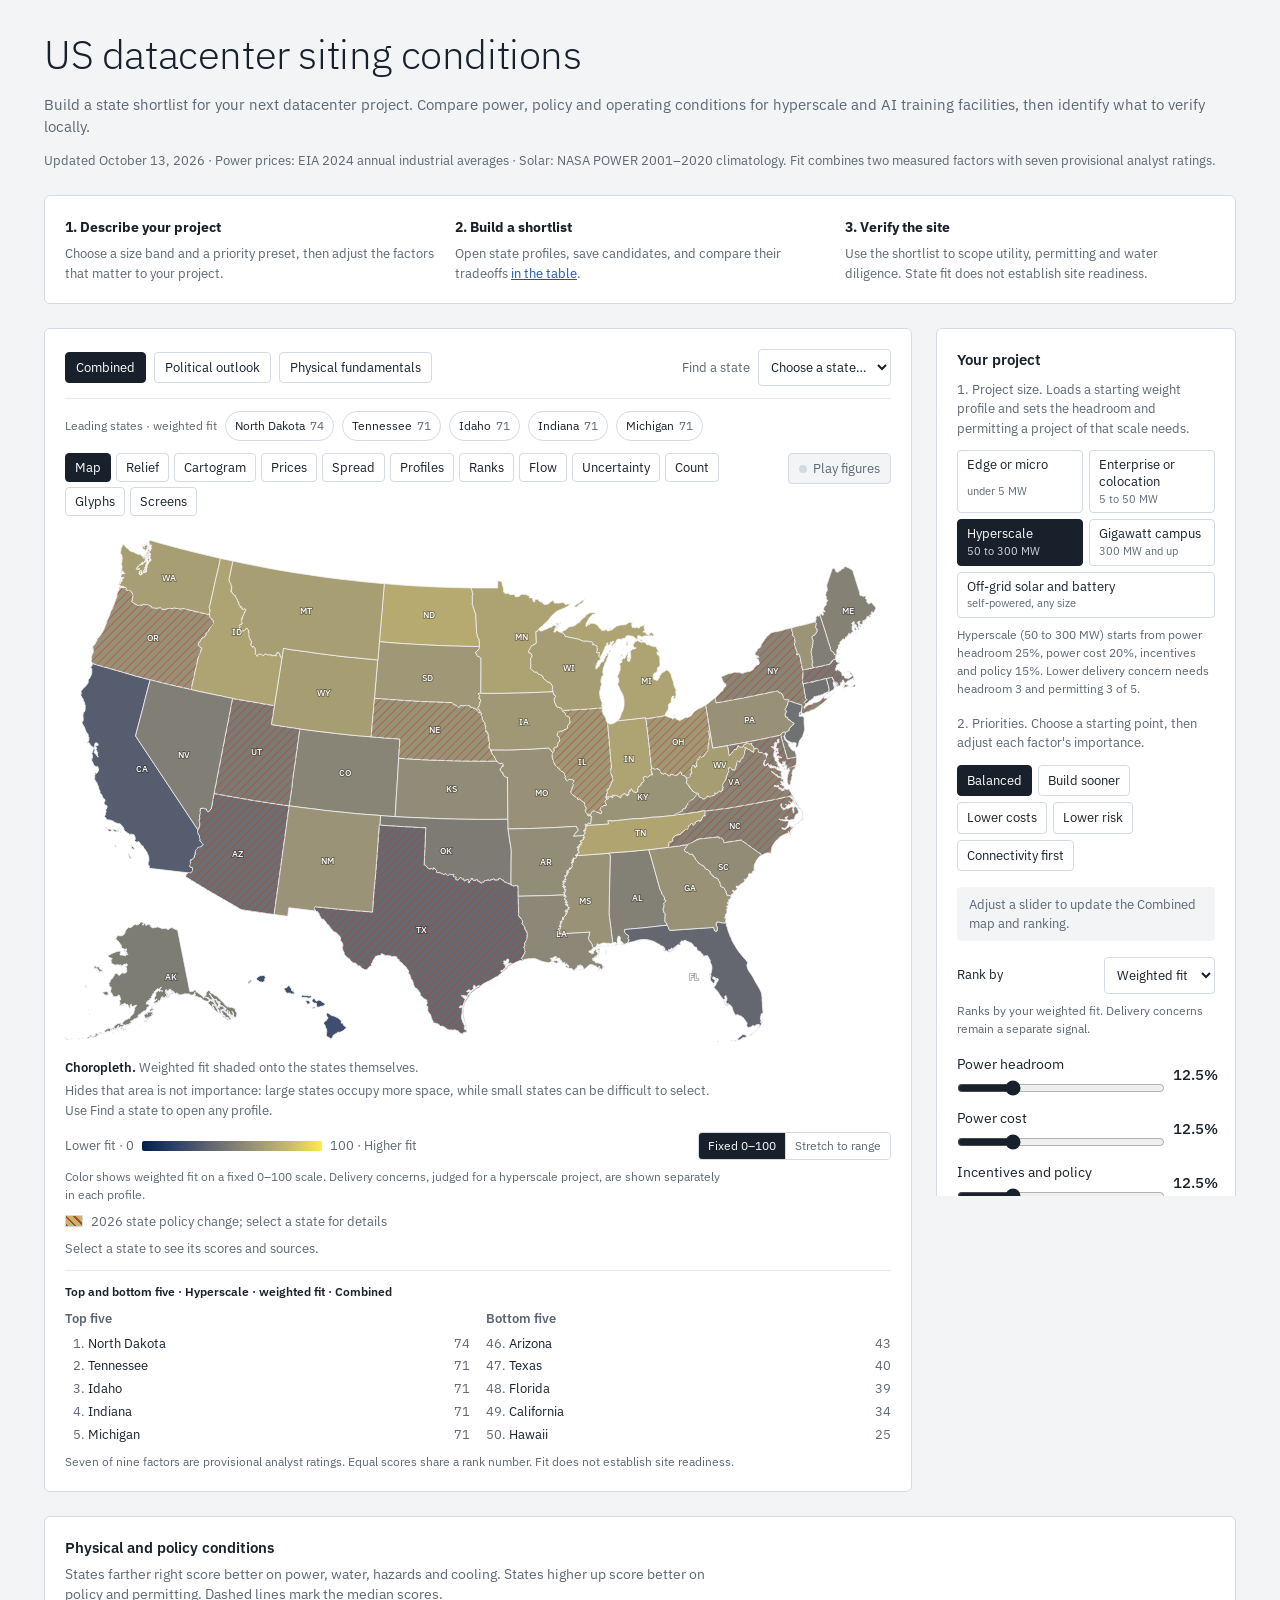
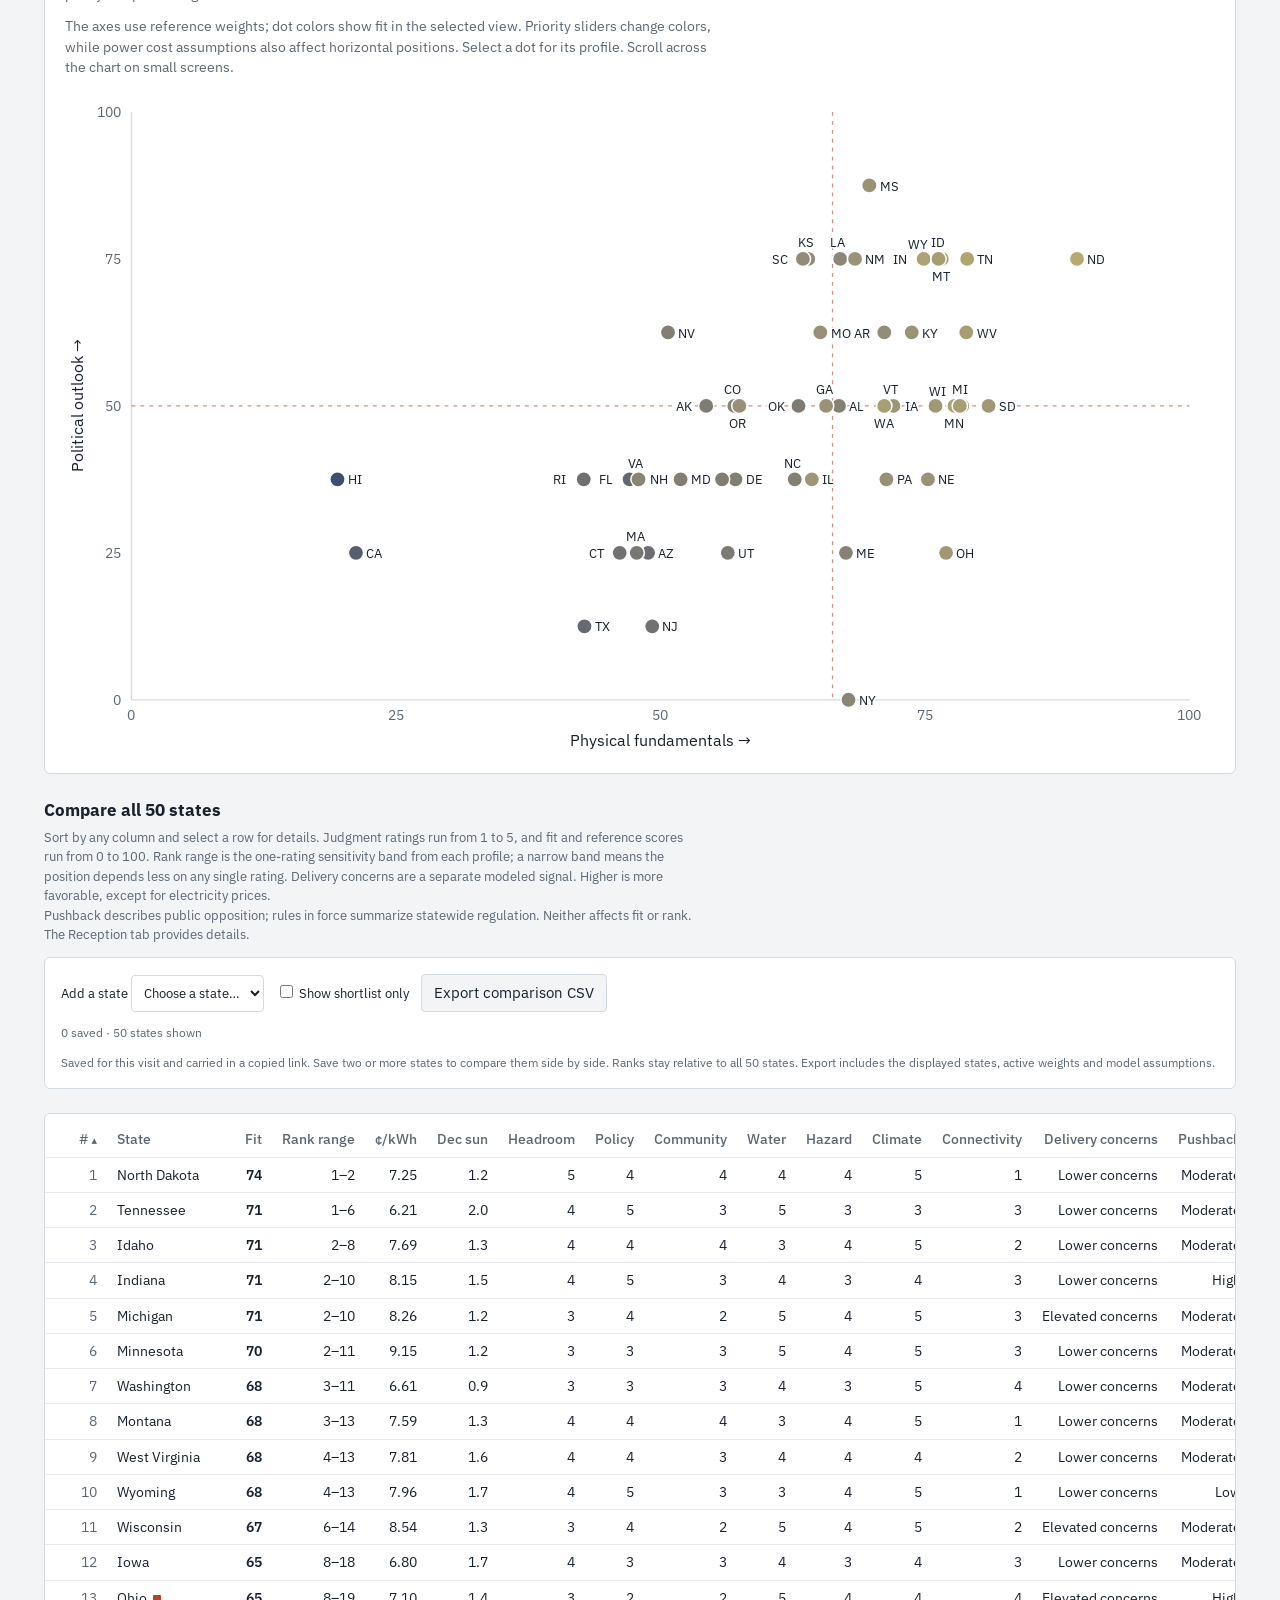
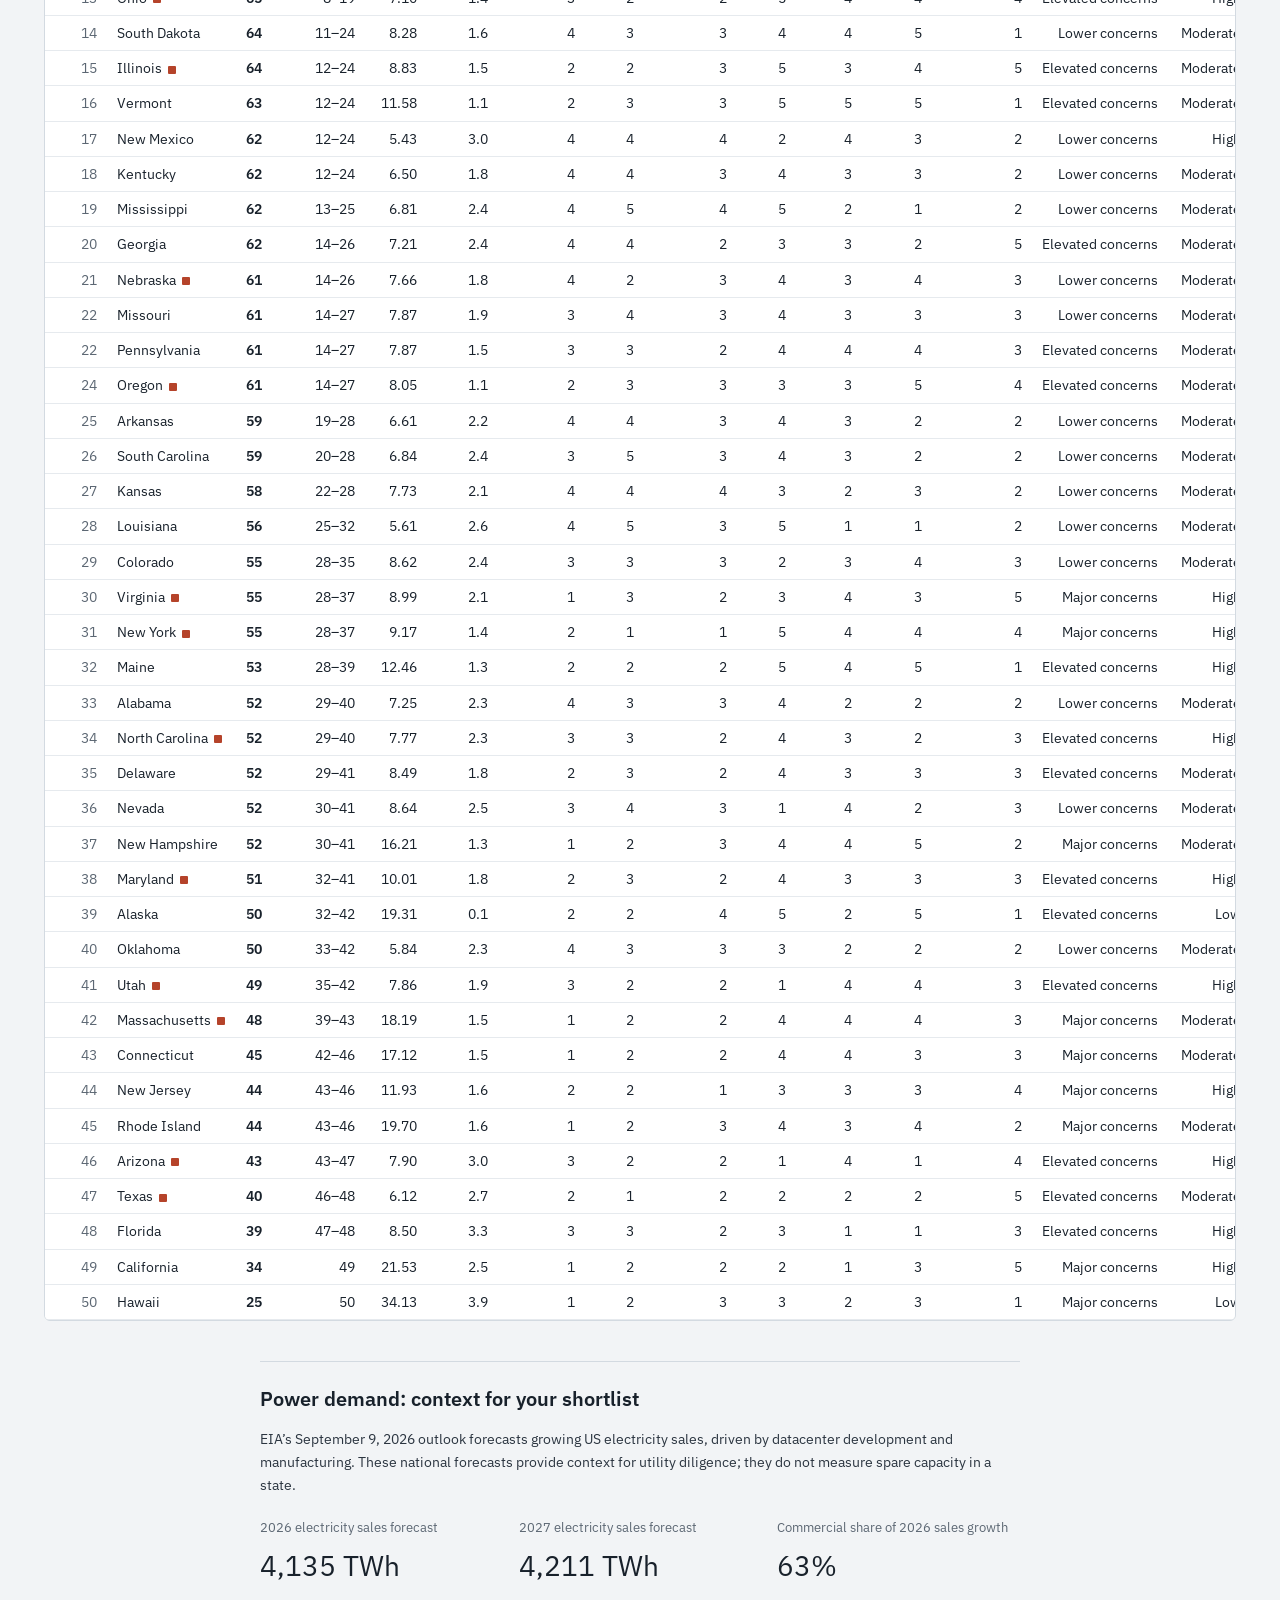
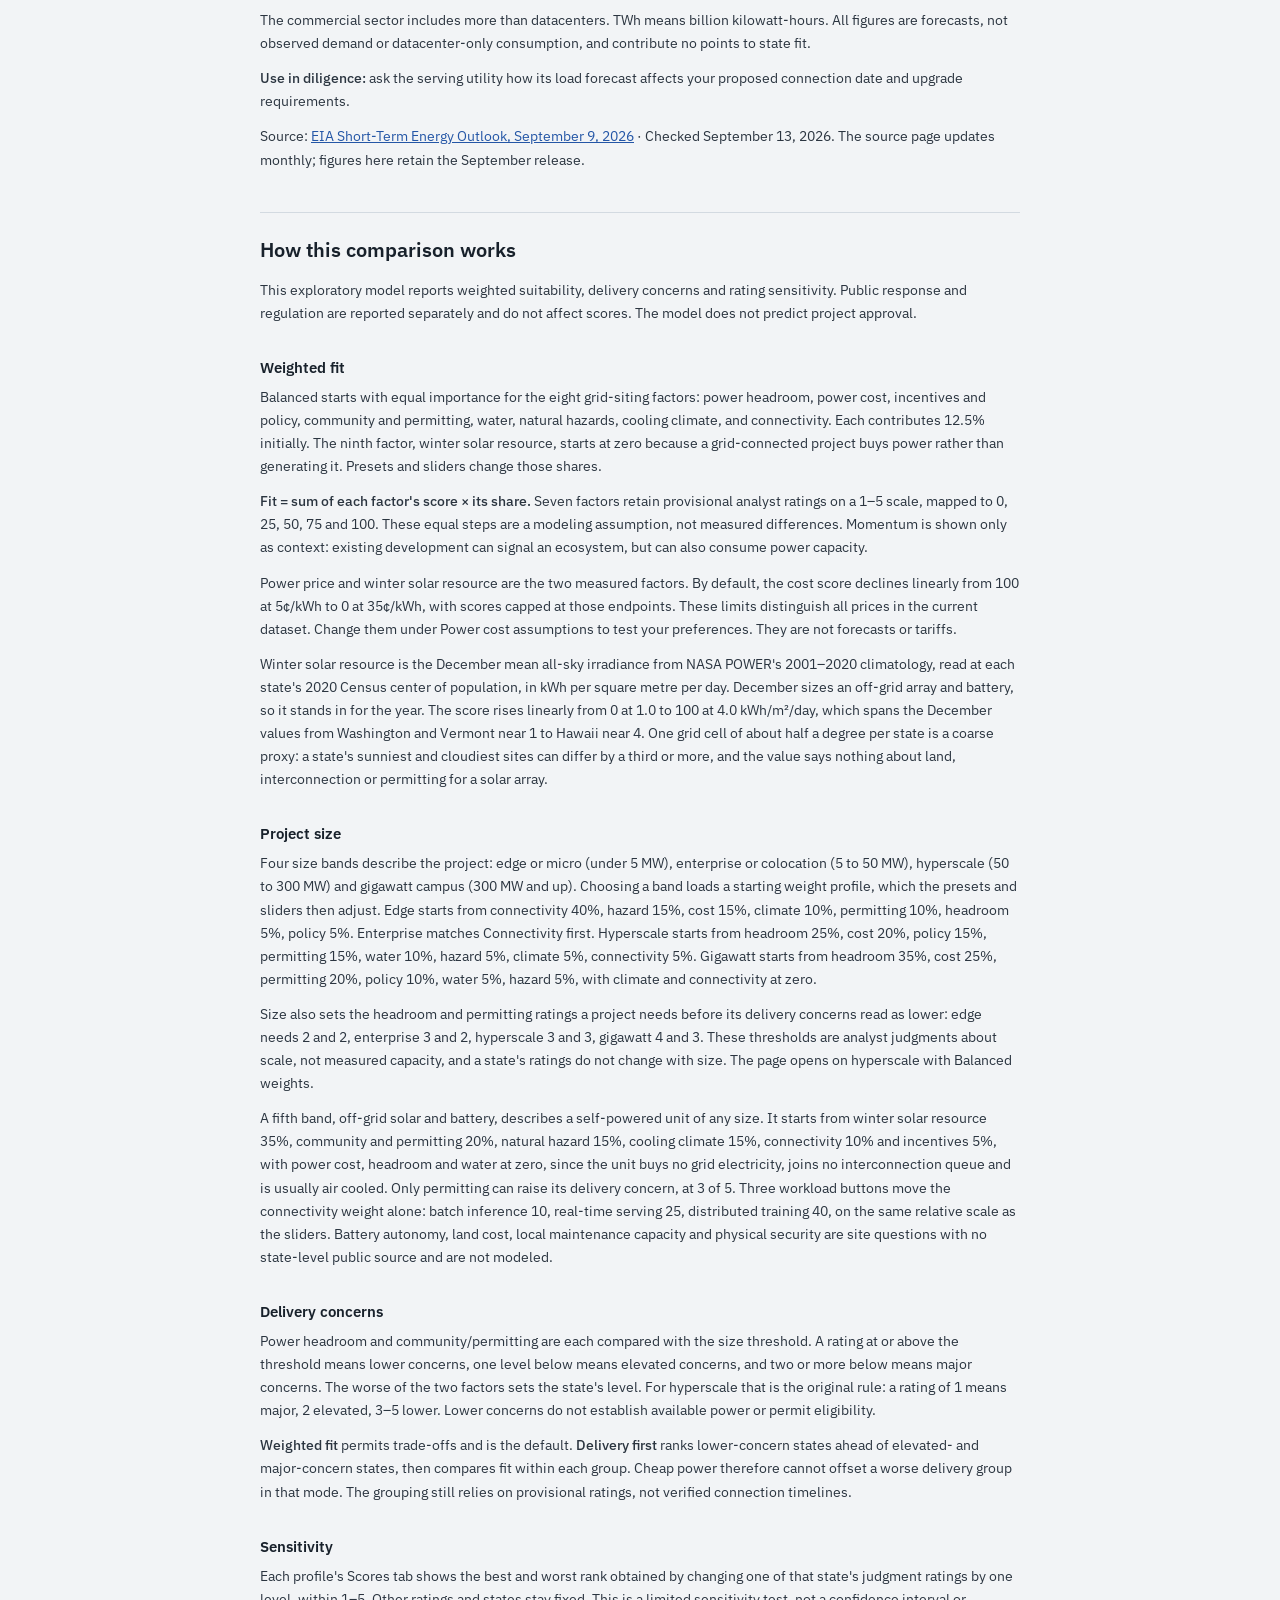
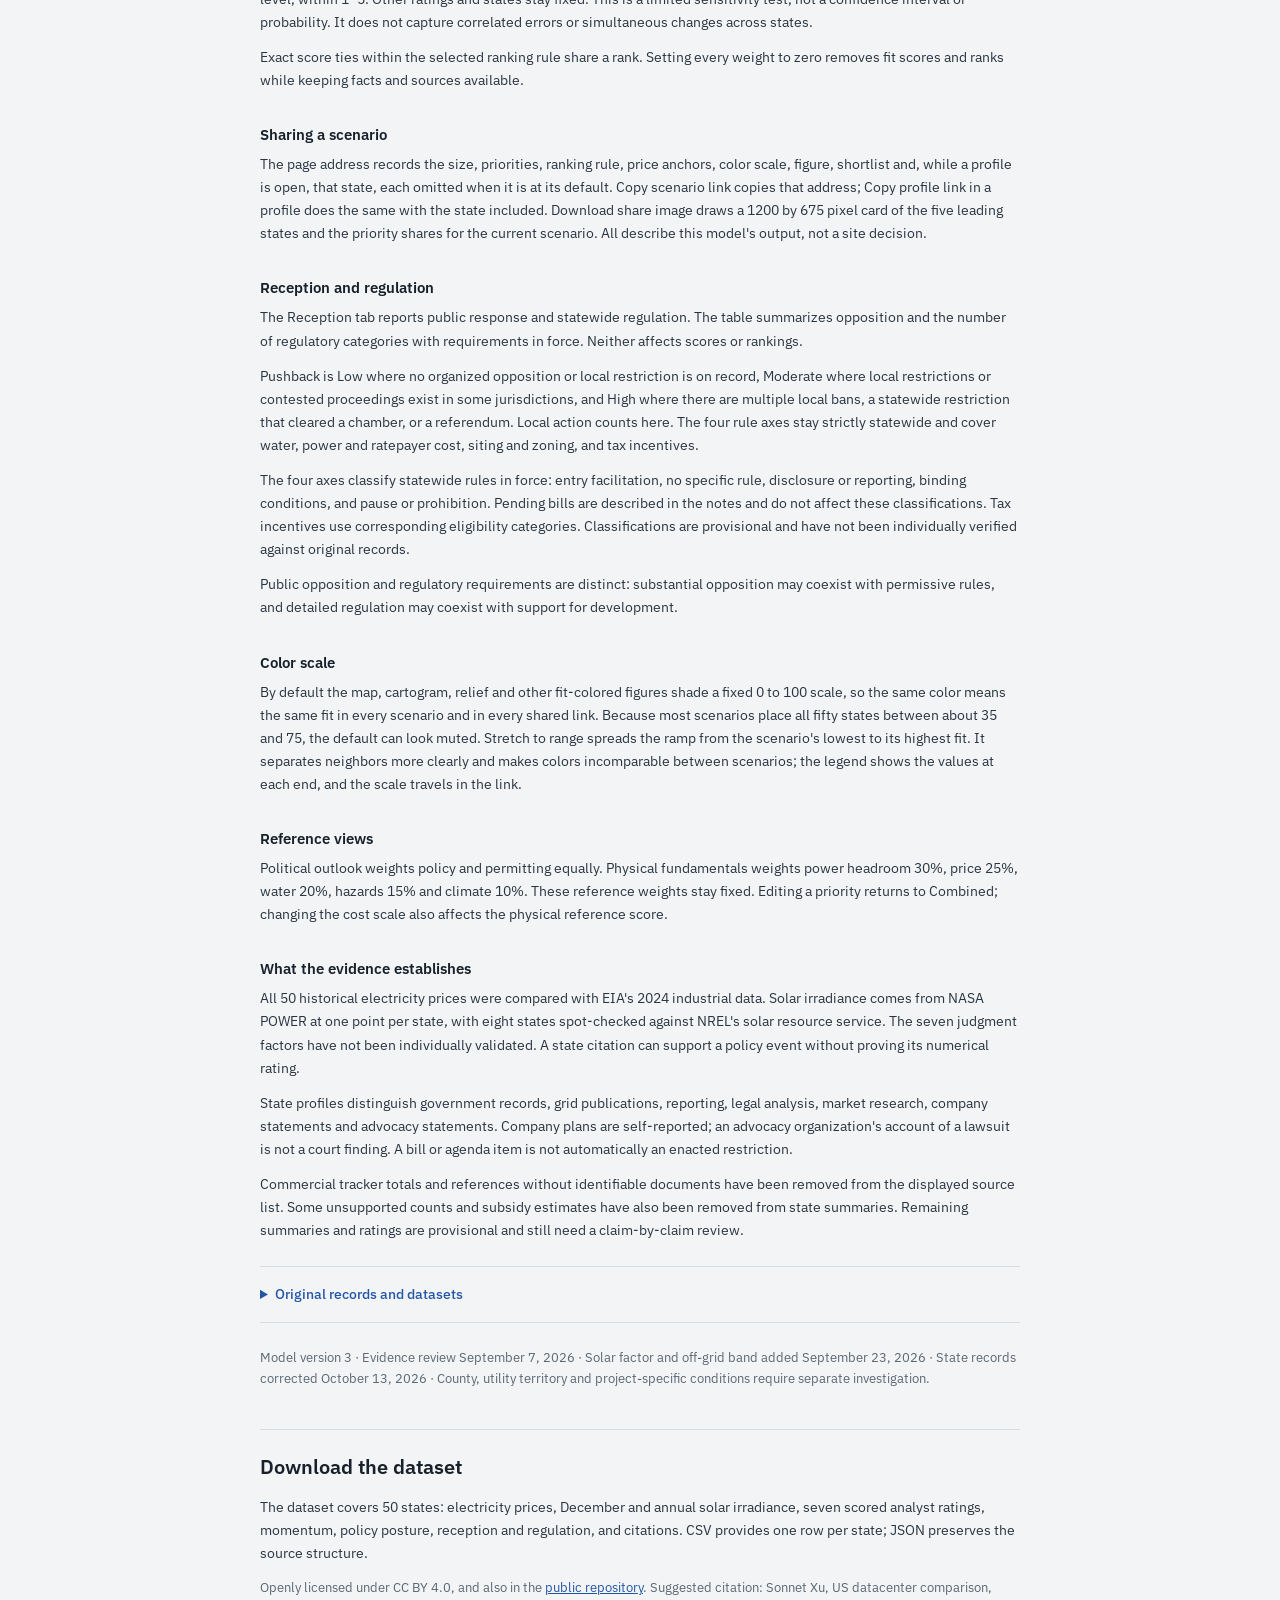
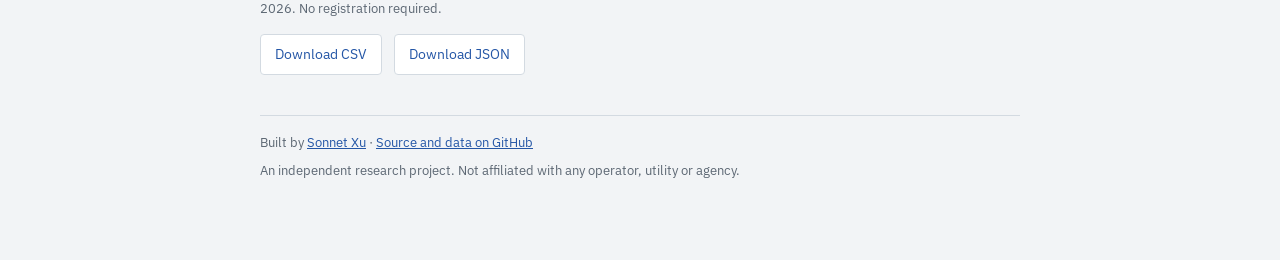
==== commit ba5603e7: "Add a shortlist comparison card, profile navigation and links, a stretch color scale and a rank-rang" ====
--- a/index.html
+++ b/index.html
@@ -3,6 +3,9 @@
 <head>
 <meta charset="utf-8">
 <meta name="viewport" content="width=device-width, initial-scale=1">
+<meta name="color-scheme" content="light dark">
+<meta name="theme-color" media="(prefers-color-scheme: light)" content="#F2F4F6">
+<meta name="theme-color" media="(prefers-color-scheme: dark)" content="#10151B">
 <title>US datacenter siting suitability, October 2026</title>
 <meta name="description" content="Compare hyperscale and AI datacenter siting conditions across 50 US states using one measured factor and seven provisional analyst ratings.">
 <link rel="canonical" href="https://sonnetx.github.io/datacenter-map/">
@@ -20,17 +23,55 @@
 <meta name="twitter:description" content="Compare 50 states using adjustable weights for power, policy, water and permitting. Ratings are provisional.">
 <meta name="twitter:image" content="https://sonnetx.github.io/datacenter-map/assets/social-card.png">
 <meta name="twitter:image:alt" content="Choropleth map of the 50 US states shaded by datacenter siting fit, with twelve states hatched to mark a 2026 policy change.">
+<script type="application/ld+json">
+{
+  "@context": "https://schema.org",
+  "@type": "Dataset",
+  "name": "US datacenter siting conditions, 2026",
+  "description": "State-level records for the 50 US states: EIA 2024 industrial electricity prices, NASA POWER December and annual solar irradiance, seven provisional analyst ratings on siting factors, 2026 policy posture, public reception, statewide rules in force and citations.",
+  "url": "https://sonnetx.github.io/datacenter-map/",
+  "sameAs": "https://github.com/sonnetx/datacenter-map",
+  "license": "https://creativecommons.org/licenses/by/4.0/",
+  "isAccessibleForFree": true,
+  "creator": {"@type": "Person", "name": "Sonnet Xu", "url": "https://sonnetx.github.io/"},
+  "temporalCoverage": "2024/2026",
+  "spatialCoverage": {"@type": "Place", "name": "United States"},
+  "keywords": ["datacenter", "data center", "siting", "electricity prices", "solar irradiance", "state policy", "United States"],
+  "distribution": [
+    {"@type": "DataDownload", "encodingFormat": "application/json", "contentUrl": "https://github.com/sonnetx/datacenter-map/blob/main/data/states.json"},
+    {"@type": "DataDownload", "encodingFormat": "text/csv", "contentUrl": "https://sonnetx.github.io/datacenter-map/#dataset"}
+  ]
+}
+</script>
 <link rel="preconnect" href="https://fonts.googleapis.com">
 <link href="https://fonts.googleapis.com/css2?family=IBM+Plex+Sans:wght@300;400;500;600&display=swap" rel="stylesheet">
 <style>
 :root{
+  color-scheme:light;
   --bg:#F2F4F6; --panel:#FFFFFF; --ink:#18212B; --muted:#5C6773; --rule:#D3DAE1; --rule-soft:#E6EAEE;
   --warn:#B5432A; --focus:#2456A6;
+  --prose:#2B3540;          /* long-form reading text, a step softer than ink */
+  --hover:#F6F8FA; --select:#EEF2F6;
+  --wall:#B9C2CB; --edge:#9FAAB5; --quiet:#C0C8D0; --sand-ink:#7A6E42;   /* figure strokes and walls */
+  --shade:#18212B;          /* dialog backdrop and drawer shadow base */
   --c0:#00204C; --c1:#31446B; --c2:#666970; --c3:#958F78; --c4:#C4B56C; --c5:#FFEA46;
   /* shared spacing and text measure */
   --s1:4px; --s2:8px; --s3:12px; --s4:16px; --s5:20px; --s6:24px; --s8:32px; --s10:40px;
   --pad-y:20px; --pad-x:20px;   /* shared card inset */
   --measure:660px;              /* reading width for detailed explanations */
+}
+/* Dark scheme follows the operating system. Only the neutrals move: the fit
+   ramp, the hatch red and the sand tones are data colors and stay put. */
+@media (prefers-color-scheme:dark){
+  :root{
+    color-scheme:dark;
+    --bg:#10151B; --panel:#181F27; --ink:#E8ECF0; --muted:#98A4B0; --rule:#2E3947; --rule-soft:#232C37;
+    --warn:#E0785C; --focus:#8AB0F0;
+    --prose:#CBD3DB;
+    --hover:#1E2731; --select:#243040;
+    --wall:#3A4652; --edge:#5B6975; --quiet:#3E4A57; --sand-ink:#D9C97B;
+    --shade:#000000;
+  }
 }
 *{box-sizing:border-box}
 html,body{margin:0;background:var(--bg);color:var(--ink);font-family:"IBM Plex Sans",system-ui,-apple-system,"Segoe UI",Roboto,sans-serif;font-size:15px;line-height:1.5}
@@ -54,17 +95,17 @@
 select{font:inherit;color:var(--ink);background:var(--panel);border:1px solid var(--rule);border-radius:4px;padding:8px;max-width:100%}
 .candidates{display:flex;align-items:center;flex-wrap:wrap;gap:var(--s2);padding:var(--s3) 0;border-top:1px solid var(--rule-soft);font-size:12px;color:var(--muted)}
 .candidate{font:inherit;border:1px solid var(--rule);background:var(--panel);border-radius:20px;padding:5px 9px;color:var(--ink);cursor:pointer}
-.candidate[aria-pressed="true"]{border-color:var(--focus);background:#EEF2F6}
+.candidate[aria-pressed="true"]{border-color:var(--focus);background:var(--select)}
 .candidate span{color:var(--muted);margin-left:5px;font-variant-numeric:tabular-nums}
 button:focus-visible,select:focus-visible{outline:2px solid var(--focus);outline-offset:3px}
-.state{stroke:#F2F4F6;stroke-width:0.9;cursor:pointer;transition:opacity .12s}
+.state{stroke:var(--bg);stroke-width:0.9;cursor:pointer;transition:opacity .12s}
 .state:hover,.state.selected{stroke:var(--ink);stroke-width:1.6}
 .state:focus{outline:none;stroke:var(--focus);stroke-width:2}
 .dim .state:not(.selected):not(:hover){opacity:.55}
 .hatch{pointer-events:none}
 .lens{display:flex;gap:var(--s2);flex-wrap:wrap;margin:0 0 var(--s3)}
-.lens button{border:1px solid var(--rule);background:#fff;border-radius:4px;padding:5px 10px;font-size:13px;cursor:pointer;color:var(--ink)}
-.lens button[aria-pressed="true"]{background:var(--ink);color:#fff;border-color:var(--ink)}
+.lens button{border:1px solid var(--rule);background:var(--panel);border-radius:4px;padding:5px 10px;font-size:13px;cursor:pointer;color:var(--ink)}
+.lens button[aria-pressed="true"]{background:var(--ink);color:var(--panel);border-color:var(--ink)}
 .lens button:focus-visible{outline:2px solid var(--focus);outline-offset:2px}
 .scatter{background:var(--panel);border:1px solid var(--rule);border-radius:6px;padding:var(--pad-y) var(--pad-x);margin-top:var(--s6)}
 .scatter h2{font-weight:600;font-size:15px;margin:0 0 var(--s1)}
@@ -77,7 +118,14 @@
 .ramp{width:180px;min-width:60px;height:10px;border-radius:2px;background:linear-gradient(90deg,var(--c0),var(--c1),var(--c2),var(--c3),var(--c4),var(--c5))}
 .legend .key{display:flex;align-items:center;gap:8px}
 .swatch{width:18px;height:12px;flex:none;border:1px solid var(--rule);background:#C4B56C repeating-linear-gradient(45deg,#B5432A 0 1.5px,transparent 1.5px 6px)}
-.tip{position:absolute;pointer-events:none;background:var(--ink);color:#fff;padding:8px 10px;border-radius:4px;font-size:13px;line-height:1.35;max-width:240px;display:none;z-index:5}
+/* Fixed or stretched fit colors: a small segmented control at the end of the ramp row. */
+.scale-toggle{display:inline-flex;margin-left:auto;border:1px solid var(--rule);border-radius:4px;overflow:hidden}
+.scale-toggle button{font:inherit;font-size:12px;border:0;background:var(--panel);color:var(--muted);padding:4px 9px;cursor:pointer}
+.scale-toggle button+button{border-left:1px solid var(--rule)}
+.scale-toggle button[aria-pressed="true"]{background:var(--ink);color:var(--panel)}
+.scale-toggle button:focus-visible{outline:2px solid var(--focus);outline-offset:-2px}
+.visually-hidden{position:absolute;width:1px;height:1px;overflow:hidden;clip-path:inset(50%)}
+.tip{position:absolute;pointer-events:none;background:var(--ink);color:var(--panel);padding:8px 10px;border-radius:4px;font-size:13px;line-height:1.35;max-width:240px;display:none;z-index:5}
 .tip b{font-weight:600}
 .tip .sc{font-size:20px;font-weight:300;display:block;margin:2px 0 2px}
 .tip .small{opacity:.8}
@@ -95,16 +143,16 @@
 aside p.hint{margin:var(--s2) 0 var(--s3);font-size:13px;color:var(--muted)}
 .view-note{margin:0 0 var(--s4);padding:var(--s2) var(--s3);background:var(--bg);border-radius:4px;font-size:12.5px;color:var(--muted)}
 .presets{display:flex;gap:6px;flex-wrap:wrap;margin-bottom:var(--s4)}
-.presets button{border:1px solid var(--rule);background:#fff;border-radius:4px;padding:5px 9px;font-size:13px;cursor:pointer;color:var(--ink)}
-.presets button[aria-pressed="true"]{background:var(--ink);color:#fff;border-color:var(--ink)}
+.presets button{border:1px solid var(--rule);background:var(--panel);border-radius:4px;padding:5px 9px;font-size:13px;cursor:pointer;color:var(--ink)}
+.presets button[aria-pressed="true"]{background:var(--ink);color:var(--panel);border-color:var(--ink)}
 .presets button:focus-visible{outline:2px solid var(--focus);outline-offset:2px}
 /* Project size: one of four bands. Each button carries its MW range so the
    band reads as a scale, not a brand of customer. */
 .sizes{display:grid;grid-template-columns:1fr 1fr;gap:6px;margin-bottom:var(--s2)}
-.sizes button{border:1px solid var(--rule);background:#fff;border-radius:4px;padding:6px 9px;font-size:13px;line-height:1.3;cursor:pointer;color:var(--ink);text-align:left;display:grid;gap:1px;min-width:0}
+.sizes button{border:1px solid var(--rule);background:var(--panel);border-radius:4px;padding:6px 9px;font-size:13px;line-height:1.3;cursor:pointer;color:var(--ink);text-align:left;display:grid;gap:1px;min-width:0}
 .sizes button small{font-size:11px;color:var(--muted)}
-.sizes button[aria-pressed="true"]{background:var(--ink);color:#fff;border-color:var(--ink)}
-.sizes button[aria-pressed="true"] small{color:#D3DAE1}
+.sizes button[aria-pressed="true"]{background:var(--ink);color:var(--panel);border-color:var(--ink)}
+.sizes button[aria-pressed="true"] small{color:var(--rule)}
 .sizes button:focus-visible{outline:2px solid var(--focus);outline-offset:2px}
 .sizes button[data-z="solar"]{grid-column:1/-1}
 .workload{margin:0 0 var(--s3)}
@@ -130,8 +178,8 @@
 .w .val{grid-column:2/3;grid-row:1/3;text-align:right;font-variant-numeric:tabular-nums;font-weight:500}
 .total{font-size:12px;color:var(--muted);margin-top:var(--s3)}
 .detail{background:var(--panel);border:1px solid var(--rule);border-radius:6px;padding:var(--pad-y) var(--pad-x);margin-top:var(--s6)}
-.drawer{position:fixed;inset:0 0 0 auto;margin:0;border:0;border-left:1px solid var(--rule);width:min(540px,100%);max-width:100%;height:100dvh;max-height:100dvh;padding:0;background:var(--panel);color:var(--ink);box-shadow:-12px 0 40px #18212b20}
-.drawer::backdrop{background:#18212b38}
+.drawer{position:fixed;inset:0 0 0 auto;margin:0;border:0;border-left:1px solid var(--rule);width:min(540px,100%);max-width:100%;height:100dvh;max-height:100dvh;padding:0;background:var(--panel);color:var(--ink);box-shadow:-12px 0 40px color-mix(in srgb,var(--shade) 14%,transparent)}
+.drawer::backdrop{background:color-mix(in srgb,var(--shade) 30%,transparent)}
 body:has(.drawer[open]){overflow:hidden}
 .drawer-head{position:sticky;top:0;background:var(--panel);z-index:2;border-bottom:1px solid var(--rule);padding:var(--s4) var(--s5)}
 .drawer-toolbar{display:flex;align-items:center;justify-content:space-between;gap:var(--s3)}
@@ -139,6 +187,20 @@
 .close-btn{font:inherit;background:var(--bg);border:1px solid var(--rule);border-radius:4px;padding:7px 12px;cursor:pointer;color:var(--ink)}
 .profile-picker{display:flex;align-items:center;gap:var(--s3);margin-top:var(--s3);font-size:13px;color:var(--muted)}
 .profile-picker select{flex:1;min-width:0}
+/* Previous and next along the current ranking, plus a link to this profile. */
+.profile-nav{display:grid;grid-template-columns:1fr 1fr auto;gap:var(--s2);align-items:center;margin-top:var(--s3)}
+.nav-btn{font:inherit;font-size:12.5px;display:flex;align-items:center;gap:6px;min-width:0;border:1px solid var(--rule);background:var(--panel);color:var(--ink);border-radius:4px;padding:6px 9px;cursor:pointer;text-align:left}
+.nav-btn span{flex:1;min-width:0;overflow:hidden;text-overflow:ellipsis;white-space:nowrap;color:var(--muted)}
+.nav-btn b{font-weight:500;font-size:16px;line-height:1;color:var(--muted)}
+#profile-next span{text-align:right}
+.nav-btn:hover:not(:disabled){border-color:var(--ink)}
+.nav-btn:hover:not(:disabled) span,.nav-btn:hover:not(:disabled) b{color:var(--ink)}
+.nav-btn:disabled{opacity:.45;cursor:default}
+.nav-btn:focus-visible{outline:2px solid var(--focus);outline-offset:2px}
+.profile-nav .reset-btn{padding:6px 0;white-space:nowrap}
+.profile-link-status{margin:var(--s2) 0 0}
+.profile-link-status:empty{display:none}
+@media (max-width:420px){.profile-nav{grid-template-columns:1fr 1fr}.profile-nav .reset-btn{grid-column:1/-1;text-align:left}}
 /* Four single-word tabs cannot shrink below their longest word, so they are
    tightened on narrow screens and the strip scrolls if a font still overruns
    it. Without that the whole dialog scrolls sideways at 320px. */
@@ -235,8 +297,15 @@
 .tablecard{background:var(--panel);border:1px solid var(--rule);border-radius:6px;padding:var(--s2) 0 0;margin-top:var(--s6);overflow-x:auto}
 table{width:100%;border-collapse:collapse;font-size:13.5px;font-variant-numeric:tabular-nums}
 th,td{padding:7px 10px;text-align:right;border-bottom:1px solid var(--rule-soft);white-space:nowrap}
+td{background:var(--panel)}
 td:first-child{padding-left:var(--pad-x)}
 td:last-child{padding-right:var(--pad-x)}
+/* Rank and state stay in view while the seventeen columns scroll sideways. */
+th:nth-child(1),td:nth-child(1){position:sticky;left:0;z-index:2}
+th:nth-child(2),td:nth-child(2){position:sticky;left:var(--col1);z-index:2;box-shadow:1px 0 0 var(--rule-soft)}
+th:nth-child(1),th:nth-child(2){z-index:3}
+td.empty{position:static;text-align:left;white-space:normal;color:var(--muted);padding:var(--s4) var(--pad-x)}
+table{--col1:62px}
 th{font-weight:500;color:var(--muted);user-select:none;position:sticky;top:0;background:var(--panel);padding:0}
 th .sortbtn{width:100%;border:0;background:none;color:inherit;font:inherit;font-weight:500;cursor:pointer;padding:7px 10px;text-align:inherit}
 th:first-child .sortbtn{padding-left:var(--pad-x)}
@@ -248,18 +317,52 @@
 th.sorted.asc .sortbtn::after{content:" ▴"}
 tbody tr:focus-visible{outline:2px solid var(--focus);outline-offset:-2px}
 td:nth-child(2),th:nth-child(2){text-align:left}
-td:first-child,th:first-child{text-align:right;color:var(--muted);width:36px}
+td:first-child,th:first-child{text-align:right;color:var(--muted);width:var(--col1);min-width:var(--col1);max-width:var(--col1);box-sizing:border-box}
 tbody tr{cursor:pointer}
-tbody tr:hover{background:#F6F8FA}
-tbody tr.selected{background:#EEF2F6}
+tbody tr:hover td{background:var(--hover)}
+tbody tr.selected td{background:var(--select)}
 td.tot{font-weight:600}
 td .flag{display:inline-block;width:8px;height:8px;border-radius:1px;background:var(--warn);margin-left:6px;vertical-align:middle}
+/* Shortlist side by side. One column per saved state, the most favorable cell
+   in each row marked with the link color. Value bars repeat the profile's. */
+.compare{background:var(--panel);border:1px solid var(--rule);border-radius:6px;padding:var(--pad-y) 0 var(--s3);margin-top:var(--s3)}
+.compare[hidden]{display:none}
+.cmp-head{padding:0 var(--pad-x);margin-bottom:var(--s3)}
+.cmp-head h2{font-size:17px;font-weight:600;margin:0 0 var(--s1)}
+.cmp-head p{margin:0;font-size:13px;color:var(--muted);max-width:var(--measure)}
+.cmp-scroll{overflow-x:auto}
+table.cmp{font-size:13px;width:auto;min-width:100%}
+table.cmp th,table.cmp td{text-align:left;vertical-align:top;white-space:normal;padding:8px 12px;border-bottom:1px solid var(--rule-soft);position:static;box-shadow:none;width:auto;min-width:0;max-width:none}
+table.cmp thead th{position:sticky;top:0;background:var(--panel);z-index:1;padding-top:0;vertical-align:bottom}
+table.cmp th.cmp-label{position:sticky;left:0;z-index:2;background:var(--panel);color:var(--muted);font-weight:500;min-width:9.5rem;max-width:11rem;padding-left:var(--pad-x);box-shadow:1px 0 0 var(--rule-soft)}
+table.cmp thead th.cmp-label{z-index:3}
+table.cmp tbody th.cmp-label .factor-kind{margin-top:2px}
+table.cmp td{min-width:9rem;background:var(--panel);color:var(--ink)}
+table.cmp td.best{background:var(--select);box-shadow:inset 3px 0 0 var(--focus)}
+table.cmp td:last-child,table.cmp th:last-child{padding-right:var(--pad-x)}
+.compare tbody tr{cursor:auto}
+table.cmp tbody tr:hover td{background:var(--panel)}
+table.cmp tbody tr:hover td.best{background:var(--select)}
+.cmp-state{font:inherit;font-weight:600;color:var(--ink);background:none;border:0;padding:0;cursor:pointer;text-align:left}
+.cmp-state:hover{color:var(--focus)}
+.cmp-remove{font:inherit;color:var(--muted);background:none;border:0;padding:0 4px;margin-left:4px;cursor:pointer;font-size:14px;line-height:1}
+.cmp-remove:hover{color:var(--warn)}
+.cmp-big{font-size:22px;font-weight:300;font-variant-numeric:tabular-nums}
+.cmp-fine{display:block;font-size:11.5px;color:var(--muted);font-variant-numeric:tabular-nums;margin-top:1px}
+.cmp-bar{height:6px;background:var(--rule-soft);border-radius:2px;overflow:hidden;margin:6px 0 4px}
+.cmp-bar i{display:block;height:100%;background:var(--ink)}
+.cmp-bar.off i{background:var(--wall)}
+.cmp-tier{display:inline-block;padding:2px 7px;border-radius:3px;font-size:12px;border:1px solid var(--rule);color:var(--muted)}
+.cmp-tier[data-tier="1"],.cmp-tier[data-tier="2"]{border-color:var(--warn);color:var(--warn)}
+.cmp-summary{margin:var(--s3) var(--pad-x) var(--s1);font-size:13px;color:var(--prose);max-width:var(--measure)}
+.compare .fine{margin:0 var(--pad-x);font-size:12px;color:var(--muted);max-width:var(--measure)}
+.cmp-state:focus-visible,.cmp-remove:focus-visible{outline:2px solid var(--focus);outline-offset:2px}
 /* A shared reading column for methodology, downloads and attribution. */
 .meth,.datapack,.site-foot{max-width:760px;margin-left:auto;margin-right:auto}
 .meth,.datapack{margin-top:var(--s10);padding-top:var(--s6);border-top:1px solid var(--rule);font-size:14px;line-height:1.65}
 .meth h2,.datapack h2{font-weight:600;font-size:20px;line-height:1.3;margin:0 0 var(--s4)}
 .meth h3{font-weight:600;font-size:15px;line-height:1.4;margin:var(--s8) 0 var(--s2)}
-.meth p,.datapack p{margin:0 0 var(--s3);color:#2B3540}
+.meth p,.datapack p{margin:0 0 var(--s3);color:var(--prose)}
 .meth b{font-weight:500}
 .meth .source-principles{background:none;padding:0;border:0;border-radius:0}
 .meth .sources{margin:var(--s6) 0;padding:var(--s4) 0;border-top:1px solid var(--rule);border-bottom:1px solid var(--rule)}
@@ -314,7 +417,8 @@
   .legend .key{gap:var(--s2);font-size:12px}
   .legend>.key:first-child{display:grid;grid-template-columns:1fr 1fr}
   .legend>.key:first-child .ramp{grid-column:1/-1;grid-row:1;width:100%}
-  .legend>.key:first-child span:last-child{text-align:right}
+  .legend>.key:first-child #ramp-hi{text-align:right}
+  .legend>.key:first-child .scale-toggle{grid-column:1/-1;margin-left:0;justify-self:start}
   .detail .score{font-size:34px}
   .detail .score small{display:block;margin:var(--s1) 0 0;text-align:right;font-size:12px}
   .detail h2{font-size:26px}
@@ -322,6 +426,28 @@
   .scatter svg{min-width:560px}
 }
 @media (prefers-reduced-motion:reduce){*{transition:none!important}}
+/* Print: the map, the shortlist comparison, the table and the methodology,
+   without controls, figure switches, the dialog or anything sticky. */
+@media print{
+  :root{--bg:#fff;--panel:#fff;--ink:#000;--muted:#444;--prose:#000;--rule:#999;--rule-soft:#ccc;color-scheme:light}
+  html,body{background:#fff}
+  .wrap{max-width:none;padding:0}
+  .grid{display:block}
+  .grid>aside,.workflow,.viewbar,.map-tools .lens,.state-picker,.candidates,.tip,.scale-toggle,.shortlist-tools,.dp-links,.cmp-remove,#legend-hatch+.key,.rotate-btn,.viewnote .hides{display:none!important}
+  .mapcard,.scatter,.compare,.tablecard,.detail{border:0;padding:0;margin:0 0 18pt;break-inside:avoid}
+  svg.map{max-height:none}
+  .viewpane.tall{max-height:none;overflow:visible}
+  th,td,.cmp-label,table.cmp thead th{position:static!important;box-shadow:none!important}
+  table{font-size:10pt}
+  th .sortbtn::after{content:""!important}
+  .meth,.datapack,.site-foot{max-width:none}
+  .meth .sources{display:block}
+  .meth .sources>summary{list-style:none}
+  a{color:inherit;text-decoration:none}
+  .meth a::after,.site-foot a::after{content:" (" attr(href) ")";font-size:9pt;color:#444}
+  .drawer{display:none}
+  body:has(.drawer[open]){overflow:visible}
+}
 </style>
 </head>
 <body>
@@ -370,7 +496,8 @@
     <p class="viewnote" id="viewnote" aria-live="polite"></p>
     <div class="tip" id="tip"></div>
     <div class="legend">
-      <div class="key" id="legend-ramp"><span>Lower fit · 0</span><div class="ramp"></div><span>100 · Higher fit</span></div>
+      <div class="key" id="legend-ramp"><span id="ramp-lo">Lower fit · 0</span><div class="ramp"></div><span id="ramp-hi">100 · Higher fit</span>
+        <div class="scale-toggle" id="scale-toggle" role="group" aria-label="Color scale"><button type="button" data-k="fixed" aria-pressed="true">Fixed 0–100</button><button type="button" data-k="stretch" aria-pressed="false">Stretch to range</button></div></div>
       <div class="lgnote" id="legend-rampnote">Color shows weighted fit on a fixed 0–100 scale. Delivery concerns are shown separately in each profile.</div>
       <div class="key" id="legend-hatch"><div class="swatch"></div><span>2026 state policy change; select a state for details</span></div>
       <div class="key"><span id="hint" style="font-size:12.5px">Select a state to see its scores and sources.</span></div>
@@ -432,6 +559,12 @@
   <div class="drawer-head">
     <div class="drawer-toolbar"><p id="profile-title">State profile</p><form method="dialog"><button class="close-btn" aria-label="Close state profile" autofocus>Close ×</button></form></div>
     <label class="profile-picker" for="profile-state">State <select id="profile-state"></select></label>
+    <div class="profile-nav">
+      <button type="button" class="nav-btn" id="profile-prev"><b>‹</b><span></span></button>
+      <button type="button" class="nav-btn" id="profile-next"><span></span><b>›</b></button>
+      <button type="button" class="reset-btn" id="profile-link">Copy profile link</button>
+    </div>
+    <p class="model-hint profile-link-status" id="profile-link-status" role="status"></p>
     <div class="profile-tabs" role="tablist" aria-label="State profile sections">
       <button id="tab-overview" role="tab" data-panel="overview" aria-selected="true" aria-controls="panel-overview">Overview</button>
       <button id="tab-scores" role="tab" data-panel="scores" aria-selected="false" aria-controls="panel-scores" tabindex="-1">Scores</button>
@@ -451,7 +584,7 @@
 
 <div class="table-intro" id="comparison">
   <h2>Compare all 50 states</h2>
-  <p>Sort by any column and select a row for details. Judgment ratings run from 1 to 5, and fit and reference scores run from 0 to 100. Delivery concerns are a separate modeled signal. Higher is more favorable, except for electricity prices.</p>
+  <p>Sort by any column and select a row for details. Judgment ratings run from 1 to 5, and fit and reference scores run from 0 to 100. Rank range is the one-rating sensitivity band from each profile; a narrow band means the position depends less on any single rating. Delivery concerns are a separate modeled signal. Higher is more favorable, except for electricity prices.</p>
   <p>Pushback describes public opposition; rules in force summarize statewide regulation. Neither affects fit or rank. The Reception tab provides details.</p>
 </div>
 <div class="shortlist-tools">
@@ -460,8 +593,9 @@
   <button type="button" class="close-btn" id="export-comparison">Export comparison CSV</button>
   <p id="shortlist-status" role="status"></p>
   <div id="shortlist-chips" aria-label="Saved states"></div>
-  <p>Saved for this visit. Ranks stay relative to all 50 states. Export includes the displayed states, active weights and model assumptions.</p>
+  <p>Saved for this visit and carried in a copied link. Save two or more states to compare them side by side. Ranks stay relative to all 50 states. Export includes the displayed states, active weights and model assumptions.</p>
 </div>
+<section class="compare" id="compare" aria-label="Shortlist side by side" hidden></section>
 <div class="tablecard">
   <table id="tbl">
     <thead><tr id="thead"></tr></thead>
@@ -501,12 +635,14 @@
   <p>Each profile's Scores tab shows the best and worst rank obtained by changing one of that state's judgment ratings by one level, within 1–5. Other ratings and states stay fixed. This is a limited sensitivity test, not a confidence interval or probability. It does not capture correlated errors or simultaneous changes across states.</p>
   <p>Exact score ties within the selected ranking rule share a rank. Setting every weight to zero removes fit scores and ranks while keeping facts and sources available.</p>
   <h3>Sharing a scenario</h3>
-  <p>The page address records the size, priorities, ranking rule, price anchors, figure and shortlist, each omitted when it is at its default. Copy scenario link copies that address. Download share image draws a 1200 by 675 pixel card of the five leading states and the priority shares for the current scenario. Both describe this model's output, not a site decision.</p>
+  <p>The page address records the size, priorities, ranking rule, price anchors, color scale, figure, shortlist and, while a profile is open, that state, each omitted when it is at its default. Copy scenario link copies that address; Copy profile link in a profile does the same with the state included. Download share image draws a 1200 by 675 pixel card of the five leading states and the priority shares for the current scenario. All describe this model's output, not a site decision.</p>
   <h3>Reception and regulation</h3>
   <p>The Reception tab reports public response and statewide regulation. The table summarizes opposition and the number of regulatory categories with requirements in force. Neither affects scores or rankings.</p>
   <p>Pushback is Low where no organized opposition or local restriction is on record, Moderate where local restrictions or contested proceedings exist in some jurisdictions, and High where there are multiple local bans, a statewide restriction that cleared a chamber, or a referendum. Local action counts here. The four rule axes stay strictly statewide and cover water, power and ratepayer cost, siting and zoning, and tax incentives.</p>
   <p>The four axes classify statewide rules in force: entry facilitation, no specific rule, disclosure or reporting, binding conditions, and pause or prohibition. Pending bills are described in the notes and do not affect these classifications. Tax incentives use corresponding eligibility categories. Classifications are provisional and have not been individually verified against original records.</p>
   <p>Public opposition and regulatory requirements are distinct: substantial opposition may coexist with permissive rules, and detailed regulation may coexist with support for development.</p>
+  <h3>Color scale</h3>
+  <p>By default the map, cartogram, relief and other fit-colored figures shade a fixed 0 to 100 scale, so the same color means the same fit in every scenario and in every shared link. Because most scenarios place all fifty states between about 35 and 75, the default can look muted. Stretch to range spreads the ramp from the scenario's lowest to its highest fit. It separates neighbors more clearly and makes colors incomparable between scenarios; the legend shows the values at each end, and the scale travels in the link.</p>
   <h3>Reference views</h3>
   <p>Political outlook weights policy and permitting equally. Physical fundamentals weights power headroom 30%, price 25%, water 20%, hazards 15% and climate 10%. These reference weights stay fixed. Editing a priority returns to Combined; changing the cost scale also affects the physical reference score.</p>
   <div class="source-principles">
@@ -2639,6 +2775,11 @@
 let view = "all", rankMode = "fit";
 let priceScale = {low:5,high:35};
 let selected = null, profilePanel = "overview";
+// Color scale for fit. "fixed" shades 0 to 100 the same way in every scenario,
+// so two links are comparable by eye. "stretch" spreads the ramp across the
+// current scenario's lowest and highest fit, which separates the middle of a
+// tightly clustered ranking at the cost of that comparability.
+let colorScale = "fixed";
 let sortKey = "rank", sortAsc = true;
 const shortlist = new Set();
 
@@ -2682,29 +2823,46 @@
     s.tied=STATES.some(other=>other.a!==s.a && other.rank===s.rank);
     // One rating in this state changes at a time; every other state is held fixed.
     const ranks=[s.rank];
+    // The single one-level change that moves the rank furthest, so a profile
+    // can name the rating its position depends on most.
+    let swing=null;
     FACTORS.filter(f=>!MEASURED.has(f.k) && ((activeWeights()[f.k]||0)>0 || (rankMode==="delivery" && ["pw","op"].includes(f.k)))).forEach(f=>{
       [-1,1].forEach(delta=>{
         const value=s[f.k]+delta;
         if(value<1||value>5) return;
         const trial={...s,[f.k]:value};
         trial.total=lensScore(trial,activeWeights());
-        ranks.push(rankOf(trial));
+        const rank=rankOf(trial);
+        ranks.push(rank);
+        if(!swing || Math.abs(rank-s.rank)>Math.abs(swing.rank-s.rank)) swing={k:f.k,name:f.name,delta,value,rank};
       });
     });
     s.rankMin=Math.min(...ranks);s.rankMax=Math.max(...ranks);
+    s.swing=swing && swing.rank!==s.rank ? swing : null;
   });
 }
 
 // cividis-like ramp
 const STOPS=[[0,32,76],[49,68,107],[102,105,112],[149,143,120],[196,181,108],[255,234,70]];
-function color(v){ // v 0..100
-  const lo=0, hi=100; // fixed full scale for every scenario
-  let t=Math.max(0,Math.min(1,(v-lo)/(hi-lo)));
+function ramp(t){ // t 0..1 along the ramp
+  t=Math.max(0,Math.min(1,t));
   const seg=t*(STOPS.length-1), i=Math.min(STOPS.length-2,Math.floor(seg)), f=seg-i;
   const a=STOPS[i], b=STOPS[i+1];
   const c=a.map((x,j)=>Math.round(x+(b[j]-x)*f));
   return `rgb(${c[0]},${c[1]},${c[2]})`;
 }
+// A factor value or other 0-to-100 quantity on the full fixed scale.
+function color(v){ return ramp(v/100); }
+// The fit domain the map, cartogram and share card shade across. Fixed is
+// 0 to 100 in every scenario. Stretch runs from the lowest to the highest
+// scored fit; a scenario with a single distinct score falls back to fixed.
+function fitDomain(){
+  if(colorScale!=="stretch" || !hasWeights()) return [0,100];
+  const totals=STATES.map(s=>s.total).filter(v=>Number.isFinite(v));
+  const lo=Math.min(...totals), hi=Math.max(...totals);
+  return hi-lo<1e-9 ? [0,100] : [lo,hi];
+}
+function fitColor(v){ const [lo,hi]=fitDomain(); return ramp((v-lo)/(hi-lo)); }
 
 // The weights in force: the reader's own sliders in the Combined view, or a
 // fixed reference profile in one of the two lens views.
@@ -2712,7 +2870,19 @@
 function viewLabel(){ return view==="all" ? "Combined" : view==="politics" ? "Political outlook" : "Physical fundamentals"; }
 function rankModeLabel(){ return rankMode==="delivery" ? "Delivery first" : "Weighted fit"; }
 // Interface: map, priorities panel, scenario address, state profiles, table,
-// share card and scatter plot. Runs after model.js in the same script.
+// shortlist comparison, share card and scatter plot. Runs after model.js in
+// the same script.
+
+// Theme colors, read from the stylesheet so SVG and canvas drawings follow
+// the light or dark scheme the page is showing. Re-read when the scheme flips.
+const THEME={};
+function readTheme(){
+  const cs=getComputedStyle(document.documentElement), v=n=>cs.getPropertyValue(n).trim();
+  Object.assign(THEME,{ink:v("--ink"),muted:v("--muted"),rule:v("--rule"),soft:v("--rule-soft"),panel:v("--panel"),bg:v("--bg"),
+    warn:v("--warn"),focus:v("--focus"),wall:v("--wall"),edge:v("--edge"),quiet:v("--quiet"),sand:v("--sand-ink")});
+  return THEME;
+}
+readTheme();
 // --- map ---
 function pathOf(geom){
   const f = topojson.feature(TOPO, geom).geometry;
@@ -2794,11 +2964,26 @@
 }
 function paint(){
   const scored=hasWeights();
-  STATES.forEach(s=>{ paths[s.a].style.fill = scored ? color(s.total) : "#E6EAEE"; });
+  STATES.forEach(s=>{ paths[s.a].style.fill = scored ? fitColor(s.total) : THEME.soft; });
+  renderRampLegend();
   document.getElementById("hint").textContent = scored
     ? "Select a state to see its scores and sources."
     : "Choose a priority or preset to see scores.";
 }
+
+// The ramp legend reads the domain the colors actually span. Under Stretch
+// the end labels carry the scenario's lowest and highest fit.
+function renderRampLegend(){
+  const [lo,hi]=fitDomain(), stretched=colorScale==="stretch"&&hasWeights();
+  document.getElementById("ramp-lo").textContent=stretched?`Lower fit · ${lo.toFixed(0)}`:"Lower fit · 0";
+  document.getElementById("ramp-hi").textContent=stretched?`${hi.toFixed(0)} · Higher fit`:"100 · Higher fit";
+  document.querySelectorAll("#scale-toggle button").forEach(b=>b.setAttribute("aria-pressed",String(b.dataset.k===colorScale)));
+}
+function setColorScale(k){
+  if(k!=="fixed"&&k!=="stretch") return;
+  colorScale=k; paint(); renderScatter(); FIGS.draw(); scheduleURL();
+}
+document.querySelectorAll("#scale-toggle button").forEach(b=>b.addEventListener("click",()=>setColorScale(b.dataset.k)));
 
 // --- weights UI ---
 const wbox=document.getElementById("weights");
@@ -2822,7 +3007,9 @@
     : `Lower delivery concern needs headroom ${F.pw} and permitting ${F.op} of 5.`);
   const wl=document.getElementById("workload"); wl.hidden = size!=="solar";
   wl.querySelectorAll("button").forEach(b=>b.setAttribute("aria-pressed", String(size==="solar" && WORKLOADS[b.dataset.wl].x===weights.x)));
-  document.getElementById("legend-rampnote").textContent=`Color shows weighted fit on a fixed 0–100 scale. Delivery concerns, judged for ${Z.noun}, are shown separately in each profile.`;
+  document.getElementById("legend-rampnote").textContent=(colorScale==="stretch"
+    ? `Color spreads this scenario's lowest to highest fit across the ramp, so colors are not comparable between scenarios. `
+    : `Color shows weighted fit on a fixed 0–100 scale. `)+`Delivery concerns, judged for ${Z.noun}, are shown separately in each profile.`;
   document.getElementById("share-card").disabled=!hasWeights();
   const tw=totalWeight(weights);
   FACTORS.forEach(f=>{
@@ -2875,7 +3062,7 @@
 }
 
 document.getElementById("reset-model").addEventListener("click",()=>{
-  size="hyper";weights={...PRESETS.balanced};view="all";rankMode="fit";priceScale={low:5,high:35};sortKey="rank";sortAsc=true;
+  size="hyper";weights={...PRESETS.balanced};view="all";rankMode="fit";priceScale={low:5,high:35};sortKey="rank";sortAsc=true;colorScale="fixed";
   document.getElementById("rank-mode").value="fit";
   for(const [id,value] of [["price-low",5],["price-high",35]]){const input=document.getElementById(id);input.value=value;input.removeAttribute("aria-invalid");}
   document.getElementById("price-error").textContent="";document.getElementById("link-status").textContent="";
@@ -2900,7 +3087,10 @@
   if(rankMode!=="fit") parts.push("r="+rankMode);
   if(priceScale.low!==DEFAULT_SCALE.low||priceScale.high!==DEFAULT_SCALE.high) parts.push("c="+priceScale.low+"-"+priceScale.high);
   const fig=FIGS.active(); if(fig!=="map") parts.push("f="+fig);
+  if(colorScale!=="fixed") parts.push("k="+colorScale);
   if(shortlist.size) parts.push("s="+[...shortlist].join(","));
+  // an open profile travels with the link, so a state can be sent directly
+  if(selected && profileDialog.open) parts.push("st="+selected);
   return parts.join("&");
 }
 function writeURL(){
@@ -2912,7 +3102,7 @@
 // Malformed values are dropped one at a time and can never throw: a bad link
 // still opens the page with everything else it asked for.
 function readURLState(){
-  let figure=null;
+  let figure=null, profile=null;
   try{
     const q=new URLSearchParams(location.search);
     const z=q.get("z");
@@ -2934,19 +3124,23 @@
     if(c){ const low=Math.round(+c[1]*2)/2, high=Math.round(+c[2]*2)/2; if(low>=0&&high<=100&&high>low) priceScale={low,high}; }
     (q.get("s")||"").split(",").map(x=>x.trim().toUpperCase()).filter(x=>BY[x]).forEach(x=>shortlist.add(x));
     figure=q.get("f");
+    if(q.get("k")==="stretch") colorScale="stretch";
+    const st=(q.get("st")||"").trim().toUpperCase(); if(BY[st]) profile=st;
   }catch(err){}
   setSize(size); setPressed(presetMatching(weights)); setLens(view);
   document.getElementById("rank-mode").value=rankMode;
   document.getElementById("price-low").value=priceScale.low; document.getElementById("price-high").value=priceScale.high;
   renderShortlistChips();
-  return figure;
+  return {figure,profile};
+}
+function copyAddress(status,doneText){
+  writeURL();
+  const done=()=>{ status.textContent=doneText; };
+  const fail=()=>{ status.textContent="Copy the address bar to share this. It already holds every setting."; };
+  try{ (navigator.clipboard ? navigator.clipboard.writeText(location.href) : Promise.reject()).then(done,fail); }catch(err){ fail(); }
 }
 document.getElementById("copy-link").addEventListener("click",()=>{
-  writeURL();
-  const status=document.getElementById("link-status");
-  const done=()=>{ status.textContent="Link copied. It reproduces the size, priorities, ranking rule, price anchors, figure and shortlist."; };
-  const fail=()=>{ status.textContent="Copy the address bar to share this scenario. It already holds every setting."; };
-  try{ (navigator.clipboard ? navigator.clipboard.writeText(location.href) : Promise.reject()).then(done,fail); }catch(err){ fail(); }
+  copyAddress(document.getElementById("link-status"),"Link copied. It reproduces the size, priorities, ranking rule, price anchors, color scale, figure and shortlist.");
 });
 
 // --- state profiles ---
@@ -2996,6 +3190,38 @@
   const r=profileDialog.getBoundingClientRect();
   if(e.target===profileDialog&&(e.clientX<r.left||e.clientX>r.right||e.clientY<r.top||e.clientY>r.bottom)) profileDialog.close();
 });
+// closing drops the state from the address again
+profileDialog.addEventListener("close",()=>{ document.getElementById("profile-link-status").textContent=""; scheduleURL(); });
+// Previous and next walk the current ranking, or the alphabet when nothing is
+// scored, so a reader can page through profiles without leaving the dialog.
+function profileOrder(){ return hasWeights() ? rankedStates() : sortedStates; }
+function stepProfile(dir){
+  if(!selected) return;
+  const order=profileOrder(), i=order.findIndex(s=>s.a===selected);
+  const next=order[i+dir]; if(next) select(next.a);
+}
+function renderProfileNav(){
+  const order=profileOrder(), i=order.findIndex(s=>s.a===selected), prev=order[i-1], next=order[i+1], scored=hasWeights();
+  const label=s=>scored?`${s.n} · #${s.rank}`:s.n;
+  const prevBtn=document.getElementById("profile-prev"), nextBtn=document.getElementById("profile-next");
+  prevBtn.disabled=!prev; nextBtn.disabled=!next;
+  prevBtn.querySelector("span").textContent=prev?label(prev):"";
+  nextBtn.querySelector("span").textContent=next?label(next):"";
+  prevBtn.setAttribute("aria-label",prev?`Previous: ${label(prev)}`:"No previous state");
+  nextBtn.setAttribute("aria-label",next?`Next: ${label(next)}`:"No next state");
+}
+document.getElementById("profile-prev").addEventListener("click",()=>stepProfile(-1));
+document.getElementById("profile-next").addEventListener("click",()=>stepProfile(1));
+profileDialog.addEventListener("keydown",e=>{
+  // Alt with an arrow pages through profiles from anywhere in the dialog; the
+  // bare arrows still belong to the tab strip and the select.
+  if(!e.altKey) return;
+  if(e.key==="ArrowLeft"){ e.preventDefault(); stepProfile(-1); }
+  if(e.key==="ArrowRight"){ e.preventDefault(); stepProfile(1); }
+});
+document.getElementById("profile-link").addEventListener("click",()=>{
+  copyAddress(document.getElementById("profile-link-status"),"Link copied. It opens this profile with the current scenario.");
+});
 function rankedStates(){ return [...STATES].sort((a,b)=>a.rank-b.rank||a.n.localeCompare(b.n)); }
 function renderCandidates(){
   const box=document.getElementById("candidates");
@@ -3025,6 +3251,7 @@
   tip.style.display="none";
   if(!profileDialog.open) profileDialog.showModal();
   profileDialog.scrollTop=0;
+  scheduleURL();
 }
 // --- reception and regulation (context only, never scored) ---
 const RR_AXES=[
@@ -3069,13 +3296,15 @@
   const s=BY[selected], scored=hasWeights(), W=activeWeights();
   document.getElementById("profile-state").value=selected;
   document.getElementById("profile-title").textContent=s.n+" · State profile";
+  renderProfileNav();
   const bars=FACTORS.map(f=>{
     const value=sub(s,f.k), points=contribution(s,f.k), off=(W[f.k]||0)===0;
     return `<div class="bar${off?" off":""}"><span class="label">${f.name}<span class="factor-kind">${MEASURED.has(f.k)?"Measured benchmark":"Provisional analyst rating · "+s[f.k]+"/5"}</span></span><span class="c">${off?"Not weighted":"+"+points.toFixed(1)+" pts"}</span><div class="track" aria-hidden="true"><div class="fill" style="width:${value}%"></div></div><span class="n">${value.toFixed(0)}/100</span></div>`;
   }).join("");
   const order=["Government dataset","Government record","Grid operator","Reporting","Market research","Legal analysis","Reprinted release","Company statement","Advocacy statement"];
   const sources=[...(s.srcs||[])].sort((a,b)=>order.indexOf(a.type)-order.indexOf(b.type));
-  const sensitivity=scored?`<p class="sensitivity"><b>One-rating sensitivity: rank ${s.rankMin}–${s.rankMax}.</b> This changes one of this state's analyst ratings by one level at a time, holding all other states fixed. It is not a confidence interval.</p>`:"";
+  const swing=s.swing?` The largest single move is ${s.swing.name.toLowerCase()} at ${s.swing.value}/5 instead of ${s[s.swing.k]}/5, which would place it at rank ${s.swing.rank}.`:(scored?" No single one-level change moves its rank.":"");
+  const sensitivity=scored?`<p class="sensitivity"><b>One-rating sensitivity: rank ${s.rankMin}–${s.rankMax}.</b> This changes one of this state's analyst ratings by one level at a time, holding all other states fixed.${swing} It is not a confidence interval.</p>`:"";
   document.getElementById("detail").innerHTML=`
     <div class="top"><div><h2>${s.n}</h2>${s.tag?`<span class="chip">${s.tag}</span>`:""}</div><div class="score">${scored?s.total.toFixed(0):"—"}<small>fit / 100</small></div></div>
     <button type="button" class="close-btn" id="save-state" aria-pressed="${shortlist.has(s.a)}" onclick="toggleShortlist(selected)">${shortlist.has(s.a)?"Remove from shortlist":"Add to shortlist"}</button>
@@ -3110,7 +3339,7 @@
 
 // --- table ---
 const COLS=[
-  {k:"rank",label:"#"},{k:"n",label:"State"},{k:"total",label:"Fit"},
+  {k:"rank",label:"#"},{k:"n",label:"State"},{k:"total",label:"Fit"},{k:"swing",label:"Rank range"},
   {k:"p",label:"¢/kWh"},{k:"sr",label:"Dec sun"},{k:"pw",label:"Headroom"},{k:"po",label:"Policy"},{k:"op",label:"Community"},
   {k:"w",label:"Water"},{k:"h",label:"Hazard"},{k:"c",label:"Climate"},{k:"x",label:"Connectivity"},{k:"delivery",label:"Delivery concerns"},
   {k:"pb",label:"Pushback"},{k:"rules",label:"Rules in force"},
@@ -3122,7 +3351,7 @@
   // a real button so the header is reachable and operable from the keyboard
   const btn=document.createElement("button"); btn.type="button"; btn.className="sortbtn"; btn.textContent=c.label;
   th.appendChild(btn);
-  const doSort=()=>{ if(sortKey===c.k){sortAsc=!sortAsc;} else {sortKey=c.k; sortAsc=(c.k==="n"||c.k==="p"||c.k==="rank"||c.k==="delivery");} renderTable(); };
+  const doSort=()=>{ if(sortKey===c.k){sortAsc=!sortAsc;} else {sortKey=c.k; sortAsc=(c.k==="n"||c.k==="p"||c.k==="rank"||c.k==="delivery"||c.k==="swing");} renderTable(); };
   btn.addEventListener("click",doSort);
   thead.appendChild(th);
 });
@@ -3132,6 +3361,8 @@
 const ruleCount=s=>RR_AXES.filter(a=>s.rr[a.k]>0).length;
 function sortValue(s,key){
   if(key==="delivery") return deliveryTier(s);
+  // the width of the one-rating sensitivity band; narrower is steadier
+  if(key==="swing") return s.rank===null ? null : s.rankMax-s.rankMin;
   if(key==="pb") return PB_ORDER[s.rr.pb];
   if(key==="rules") return ruleCount(s);
   return s[key];
@@ -3155,8 +3386,8 @@
   document.getElementById("export-comparison").disabled=rows.length===0;
   const dash=v=>scored?v:"--";
   const tb=document.getElementById("tbody");
-  tb.innerHTML=rows.map(s=>`<tr data-a="${s.a}" tabindex="0" class="${s.a===selected?"selected":""}" aria-label="${s.n}${scored?`, score ${s.total.toFixed(0)}, rank ${s.rank}`:", not scored"}"><td>${dash(s.rank)}</td><td>${s.n}${s.tag?`<span class="flag" title="${s.tag}"></span>`:""}</td><td class="tot">${dash(scored?s.total.toFixed(0):null)}</td><td>${s.p.toFixed(2)}</td><td>${s.sr.toFixed(1)}</td><td>${s.pw}</td><td>${s.po}</td><td>${s.op}</td><td>${s.w}</td><td>${s.h}</td><td>${s.c}</td><td>${s.x}</td><td>${deliveryLabel(s).replace(" modeled","")}</td><td>${s.rr.pb}</td><td>${ruleCount(s)} of 4</td><td>${dash(scored?s.phy.toFixed(0):null)}</td><td>${dash(scored?s.pol.toFixed(0):null)}</td></tr>`).join("");
-  if(!rows.length) tb.innerHTML=`<tr><td colspan="17">Your shortlist is empty. Add a state above or from a state profile to start comparing.</td></tr>`;
+  tb.innerHTML=rows.map(s=>`<tr data-a="${s.a}" tabindex="0" class="${s.a===selected?"selected":""}" aria-label="${s.n}${scored?`, score ${s.total.toFixed(0)}, rank ${s.rank}`:", not scored"}"><td>${dash(s.rank)}</td><td>${s.n}${s.tag?`<span class="flag" title="${s.tag}"></span>`:""}</td><td class="tot">${dash(scored?s.total.toFixed(0):null)}</td><td>${dash(scored?(s.rankMin===s.rankMax?String(s.rank):s.rankMin+"–"+s.rankMax):null)}</td><td>${s.p.toFixed(2)}</td><td>${s.sr.toFixed(1)}</td><td>${s.pw}</td><td>${s.po}</td><td>${s.op}</td><td>${s.w}</td><td>${s.h}</td><td>${s.c}</td><td>${s.x}</td><td>${deliveryLabel(s).replace(" modeled","")}</td><td>${s.rr.pb}</td><td>${ruleCount(s)} of 4</td><td>${dash(scored?s.phy.toFixed(0):null)}</td><td>${dash(scored?s.pol.toFixed(0):null)}</td></tr>`).join("");
+  if(!rows.length) tb.innerHTML=`<tr><td colspan="${COLS.length}" class="empty">Your shortlist is empty. Add a state above or from a state profile to start comparing.</td></tr>`;
   tb.querySelectorAll("tr[data-a]").forEach(tr=>{
     tr.addEventListener("click",()=>select(tr.dataset.a));
     tr.addEventListener("keydown",e=>{ if(e.key==="Enter"||e.key===" "){e.preventDefault();select(tr.dataset.a);} });
@@ -3168,8 +3399,56 @@
   if(shortlist.has(abbr)) shortlist.delete(abbr); else shortlist.add(abbr);
   const refocus=document.activeElement?.id==="save-state";
   renderShortlistChips();
-  renderTable(); renderDetail(); scheduleURL();
+  renderTable(); renderCompare(); renderDetail(); scheduleURL();
   if(refocus) document.getElementById("save-state")?.focus();
+}
+
+// --- shortlist comparison ---
+// The saved states side by side, one column each, in rank order. Every row
+// marks its most favorable cell, and the factor rows carry the same value
+// bars as a profile so a trade-off reads as a shape rather than a digit. The
+// table below still holds all fifty states; this card holds the decision.
+const COMPARE_MAX=8;
+function renderCompare(){
+  const box=document.getElementById("compare");
+  const saved=[...shortlist].map(a=>BY[a]).sort((x,y)=>hasWeights()?compareFit(x,y)||x.n.localeCompare(y.n):x.n.localeCompare(y.n));
+  box.hidden=saved.length<2;
+  if(saved.length<2){ box.innerHTML=""; return; }
+  const shown=saved.slice(0,COMPARE_MAX), scored=hasWeights(), W=activeWeights();
+  const fmt1=v=>Number.isFinite(v)?v.toFixed(1):"—";
+  // Rows: [label, value fn for sorting best, cell renderer, higher-is-better]
+  const head=`<tr><th scope="col" class="cmp-label"><span class="visually-hidden">Measure</span></th>${shown.map(s=>`<th scope="col"><button type="button" class="cmp-state" data-a="${s.a}" aria-label="Open ${s.n}">${s.n}</button><button type="button" class="cmp-remove" data-remove="${s.a}" aria-label="Remove ${s.n} from shortlist">×</button></th>`).join("")}</tr>`;
+  const row=(label,vals,render,opts={})=>{
+    const nums=vals.filter(v=>Number.isFinite(v));
+    let best=null;
+    if(opts.mark!==false && nums.length>1 && new Set(nums).size>1) best=opts.lowerBetter?Math.min(...nums):Math.max(...nums);
+    return `<tr><th scope="row" class="cmp-label">${label}${opts.sub?`<span class="factor-kind">${opts.sub}</span>`:""}</th>${vals.map((v,i)=>`<td class="${best!==null&&v===best?"best":""}">${render(v,shown[i])}</td>`).join("")}</tr>`;
+  };
+  const rows=[];
+  rows.push(row("Fit",shown.map(s=>scored?s.total:null),v=>scored?`<b class="cmp-big">${v.toFixed(0)}</b>`:"—"));
+  rows.push(row("Rank of 50",shown.map(s=>scored?s.rank:null),(v,s)=>scored?`${v}${s.tied?" tied":""}<span class="cmp-fine">range ${s.rankMin}–${s.rankMax}</span>`:"—",{lowerBetter:true}));
+  rows.push(row("Delivery concerns",shown.map(s=>deliveryTier(s)),(v,s)=>`<span class="cmp-tier" data-tier="${v}">${deliveryLabel(s).replace(" modeled concerns","")}</span>`,{lowerBetter:true}));
+  rows.push(row("2024 industrial price",shown.map(s=>s.p),v=>`${v.toFixed(2)}¢<span class="cmp-fine">per kWh</span>`,{lowerBetter:true,sub:"EIA, measured"}));
+  rows.push(row("December sun",shown.map(s=>s.sr),v=>`${v.toFixed(2)}<span class="cmp-fine">kWh/m²/day</span>`,{sub:"NASA POWER, measured"}));
+  FACTORS.forEach(f=>{
+    const off=(W[f.k]||0)===0;
+    rows.push(row(f.name,shown.map(s=>sub(s,f.k)),(v,s)=>`<div class="cmp-bar${off?" off":""}" aria-hidden="true"><i style="width:${v}%"></i></div><span class="cmp-fine">${MEASURED.has(f.k)?v.toFixed(0)+"/100":s[f.k]+"/5"}${off||!scored?"":" · +"+contribution(s,f.k).toFixed(1)+" pts"}</span>`,{sub:off?"not weighted":MEASURED.has(f.k)?"measured":"analyst rating"}));
+  });
+  rows.push(row("Pushback",shown.map(s=>PB_ORDER[s.rr.pb]),(v,s)=>s.rr.pb,{mark:false}));
+  rows.push(row("Rules in force",shown.map(s=>ruleCount(s)),v=>`${v} of 4`,{mark:false}));
+  rows.push(row("State posture",shown.map(()=>null),(v,s)=>s.st,{mark:false}));
+  // Where the shortlist disagrees most, among the factors that count.
+  const spreads=FACTORS.filter(f=>(W[f.k]||0)>0).map(f=>{const vs=shown.map(s=>sub(s,f.k));return {f,d:Math.max(...vs)-Math.min(...vs)};}).sort((p,q)=>q.d-p.d);
+  const lead=spreads[0], agree=spreads.filter(d=>d.d===0).map(d=>d.f.name.toLowerCase());
+  const summary=scored&&lead
+    ? `Widest gap among weighted factors: <b>${lead.f.name.toLowerCase()}</b>, ${lead.d.toFixed(0)} points between ${shown[shown.map(s=>sub(s,lead.f.k)).indexOf(Math.max(...shown.map(s=>sub(s,lead.f.k))))].n} and ${shown[shown.map(s=>sub(s,lead.f.k)).indexOf(Math.min(...shown.map(s=>sub(s,lead.f.k))))].n}.${agree.length?` The shortlist agrees on ${agree.join(", ")}.`:""}`
+    : "Set a priority to compare fit; facts and ratings are shown regardless.";
+  box.innerHTML=`<div class="cmp-head"><h2>Shortlist side by side</h2><p>${shown.length} of ${saved.length} saved states${saved.length>COMPARE_MAX?(scored?`, the ${COMPARE_MAX} highest ranked`:`, the first ${COMPARE_MAX} alphabetically`):""} · ${sizeLabel()} · ${viewLabel()} · ${rankModeLabel()}. Marked cells are the most favorable in each row.</p></div>
+    <div class="cmp-scroll"><table class="cmp"><thead>${head}</thead><tbody>${rows.join("")}</tbody></table></div>
+    <p class="cmp-summary">${summary}</p>
+    <p class="fine">Seven of nine factors are provisional analyst ratings, so a one-level gap is within the model's own uncertainty. Reception and rules are context and never scored.</p>`;
+  box.querySelectorAll(".cmp-state").forEach(b=>b.addEventListener("click",()=>select(b.dataset.a)));
+  box.querySelectorAll(".cmp-remove").forEach(b=>b.addEventListener("click",()=>toggleShortlist(b.dataset.remove)));
 }
 function renderShortlistChips(){
   document.getElementById("shortlist-chips").innerHTML=[...shortlist].map(a=>`<button type="button" class="candidate" data-remove="${a}" aria-label="Remove ${BY[a].n} from shortlist">${BY[a].n} ×</button>`).join("");
@@ -3216,7 +3495,7 @@
   text(`Model version ${MODEL_VERSION} · evidence review ${EVIDENCE_REVIEW} · EIA 2024 industrial prices`,60,154,16,400,MUTED);
   rankedStates().slice(0,5).forEach((s,i)=>{
     const y=222+i*80;
-    ctx.fillStyle=color(s.total); ctx.fillRect(60,y-32,40,40);
+    ctx.fillStyle=fitColor(s.total); ctx.fillRect(60,y-32,40,40);
     text(`#${s.rank}${s.tied?" tied":""}`,118,y-6,17,400,MUTED);
     text(s.n,190,y,30,600);
     text(s.total.toFixed(0),720,y,30,600,INK,"right");
@@ -3253,11 +3532,12 @@
   const svg=document.getElementById("scsvg"); const L=52,R=880,T=18,B=478;
   const xs=v=>L+(R-L)*(v/100), ys=v=>B-(B-T)*(v/100);
   const mx=median(STATES.map(s=>s.phy)), my=median(STATES.map(s=>s.pol));
-  let h=`<line x1="${L}" y1="${B}" x2="${R}" y2="${B}" stroke="#D3DAE1"/><line x1="${L}" y1="${T}" x2="${L}" y2="${B}" stroke="#D3DAE1"/>`;
-  h+=`<line x1="${xs(mx)}" y1="${T}" x2="${xs(mx)}" y2="${B}" stroke="#B5432A" stroke-dasharray="3 4" opacity=".6"/><line x1="${L}" y1="${ys(my)}" x2="${R}" y2="${ys(my)}" stroke="#B5432A" stroke-dasharray="3 4" opacity=".6"/>`;
-  [0,25,50,75,100].forEach(v=>{h+=`<text x="${xs(v)}" y="${B+16}" font-size="11" text-anchor="middle" fill="#5C6773">${v}</text><text x="${L-8}" y="${ys(v)+4}" font-size="11" text-anchor="end" fill="#5C6773">${v}</text>`;});
-  h+=`<text x="${(L+R)/2}" y="${B+36}" font-size="12.5" text-anchor="middle" fill="#18212B">Physical fundamentals →</text>`;
-  h+=`<text transform="translate(14 ${(T+B)/2}) rotate(-90)" font-size="12.5" text-anchor="middle" fill="#18212B">Political outlook →</text>`;
+  const C=THEME;
+  let h=`<line x1="${L}" y1="${B}" x2="${R}" y2="${B}" stroke="${C.rule}"/><line x1="${L}" y1="${T}" x2="${L}" y2="${B}" stroke="${C.rule}"/>`;
+  h+=`<line x1="${xs(mx)}" y1="${T}" x2="${xs(mx)}" y2="${B}" stroke="${C.warn}" stroke-dasharray="3 4" opacity=".6"/><line x1="${L}" y1="${ys(my)}" x2="${R}" y2="${ys(my)}" stroke="${C.warn}" stroke-dasharray="3 4" opacity=".6"/>`;
+  [0,25,50,75,100].forEach(v=>{h+=`<text x="${xs(v)}" y="${B+16}" font-size="11" text-anchor="middle" fill="${C.muted}">${v}</text><text x="${L-8}" y="${ys(v)+4}" font-size="11" text-anchor="end" fill="${C.muted}">${v}</text>`;});
+  h+=`<text x="${(L+R)/2}" y="${B+36}" font-size="12.5" text-anchor="middle" fill="${C.ink}">Physical fundamentals →</text>`;
+  h+=`<text transform="translate(14 ${(T+B)/2}) rotate(-90)" font-size="12.5" text-anchor="middle" fill="${C.ink}">Political outlook →</text>`;
   // label placement with collision avoidance
   const placed=[]; const LW=16, LH=11;
   const cands=[[8,4],[-24,4],[-8,-9],[-8,17],[8,-8],[8,16],[-24,-8],[-24,16],[8,28],[-8,-20]];
@@ -3271,7 +3551,7 @@
     placed.push(best[2]); p.lx=p.x+best[0]; p.ly=p.y+best[1];
   });
   pts.forEach(p=>{const s=p.s;
-    h+=`<g class="dot ${s.a===selected?"selected":""}" data-a="${s.a}" tabindex="0" role="button" aria-label="${s.n}: physical fundamentals ${s.phy.toFixed(0)}, political will ${s.pol.toFixed(0)}. ${s.st}. Activate to select."><circle cx="${p.x}" cy="${p.y}" r="6" fill="${hasWeights()?color(s.total):"#E6EAEE"}" stroke="#fff" stroke-width="1.2"/><text x="${p.lx}" y="${p.ly}" font-size="10.5" fill="#18212B" style="paint-order:stroke;stroke:#fff;stroke-width:2.5px">${s.a}</text><title>${s.n}: physical ${s.phy.toFixed(0)}, political ${s.pol.toFixed(0)}. ${s.st}.</title></g>`;
+    h+=`<g class="dot ${s.a===selected?"selected":""}" data-a="${s.a}" tabindex="0" role="button" aria-label="${s.n}: physical fundamentals ${s.phy.toFixed(0)}, political outlook ${s.pol.toFixed(0)}. ${s.st}. Activate to select."><circle cx="${p.x}" cy="${p.y}" r="6" fill="${hasWeights()?fitColor(s.total):C.soft}" stroke="${C.panel}" stroke-width="1.2"/><text x="${p.lx}" y="${p.ly}" font-size="10.5" fill="${C.ink}" style="paint-order:stroke;stroke:${C.panel};stroke-width:2.5px">${s.a}</text><title>${s.n}: physical ${s.phy.toFixed(0)}, political ${s.pol.toFixed(0)}. ${s.st}.</title></g>`;
   });
   svg.innerHTML=h;
   svg.querySelectorAll(".dot").forEach(g=>{
@@ -3289,7 +3569,9 @@
 */
 const FIGS = (function(){
 const NS="http://www.w3.org/2000/svg";
-const INK="#18212B", MUTED="#5C6773", RULE="#D3DAE1", SOFT="#E6EAEE", WARN="#B5432A", PANEL="#FFFFFF";
+// Colors come from the stylesheet at draw time (see readTheme in app.js), so
+// every figure follows the light or dark scheme without its own palette.
+const P=THEME;
 const viewport=document.getElementById("viewport");
 const viewbar=document.getElementById("viewbar");
 const viewnote=document.getElementById("viewnote");
@@ -3312,7 +3594,7 @@
   return n;
 }
 function T(parent,x,y,str,a){
-  const n=E("text",Object.assign({x,y,"font-size":11,fill:MUTED},a||{}),parent);
+  const n=E("text",Object.assign({x,y,"font-size":11,fill:P.muted},a||{}),parent);
   n.textContent=str; return n;
 }
 function SV(host,w,h){
@@ -3327,7 +3609,7 @@
   node.addEventListener("click",()=>select(abbr));
 }
 const scored=()=>hasWeights();
-const fillFor=s=>scored()?color(s.total):SOFT;
+const fillFor=s=>scored()?fitColor(s.total):P.soft;
 const fitOf=s=>scored()?s.total:0;
 function byFit(){
   return [...STATES].sort((a,b)=>scored()?compareFit(a,b):a.a.localeCompare(b.a));
@@ -3390,11 +3672,11 @@
         ctx.closePath();
       });
     };
-    ctx.fillStyle="#B9C2CB";
+    ctx.fillStyle=P.wall;
     for(let d=h;d>=0;d-=1){ trace(-d,g.solid); ctx.fill(); }
     trace(-h,g.rings);
     ctx.fillStyle=fillFor(s); ctx.fill();
-    ctx.strokeStyle=PANEL; ctx.lineWidth=0.8; ctx.stroke();
+    ctx.strokeStyle=P.panel; ctx.lineWidth=0.8; ctx.stroke();
   });
 }
 
@@ -3412,7 +3694,7 @@
       const a=Math.PI/180*(60*i-90);
       pts+=`${(cx+(R-1.5)*Math.cos(a)).toFixed(1)},${(cy+(R-1.5)*Math.sin(a)).toFixed(1)} `;
     }
-    const poly=E("polygon",{points:pts.trim(),fill:fillFor(st),stroke:PANEL,
+    const poly=E("polygon",{points:pts.trim(),fill:fillFor(st),stroke:P.panel,
       "stroke-width":1.6},s);
     bindState(poly,st.a);
     if(st.tag) E("polygon",{points:pts.trim(),fill:"url(#fighatch)",stroke:"none",
@@ -3431,10 +3713,10 @@
   const x=v=>m.l+(v-lo)/(hi-lo)*(W-m.l-m.r), base=H-m.b;
   const stepTick=(hi-lo)>40?10:5;
   for(let t=Math.ceil(lo/stepTick)*stepTick;t<=hi;t+=stepTick){
-    E("line",{x1:x(t),x2:x(t),y1:m.t,y2:base,stroke:SOFT,"stroke-width":1},s);
+    E("line",{x1:x(t),x2:x(t),y1:m.t,y2:base,stroke:P.soft,"stroke-width":1},s);
     T(s,x(t),base+17,t+"¢",{"text-anchor":"middle","font-size":10.5});
   }
-  E("line",{x1:m.l,x2:W-m.r,y1:base,y2:base,stroke:RULE,"stroke-width":1},s);
+  E("line",{x1:m.l,x2:W-m.r,y1:base,y2:base,stroke:P.rule,"stroke-width":1},s);
   T(s,m.l,base+35,"EIA 2024 average industrial price, cents per kilowatt-hour",
     {"font-size":10.5});
   const r=7, placed=[], sorted=[...STATES].sort((a,b)=>a.p-b.p);
@@ -3447,12 +3729,12 @@
       row++;
     }
     placed.push({cx,cy});
-    const c=E("circle",{cx,cy,r,fill:fillFor(st),stroke:"#9FAAB5","stroke-width":1},s);
+    const c=E("circle",{cx,cy,r,fill:fillFor(st),stroke:P.edge,"stroke-width":1},s);
     bindState(c,st.a);
   });
   ["HI","AK","CT","RI","MA","ID","WY","LA","WA","TX"].forEach(a=>{
     const i=sorted.findIndex(z=>z.a===a); if(i<0) return;
-    T(s,placed[i].cx,placed[i].cy-r-5,a,{"text-anchor":"middle","font-size":10,fill:INK});
+    T(s,placed[i].cx,placed[i].cy-r-5,a,{"text-anchor":"middle","font-size":10,fill:P.ink});
   });
 }
 
@@ -3464,7 +3746,7 @@
   const x=v=>m.l+v/100*(W-m.l-m.r);
   const rowH=(H-m.t-m.b)/FACTORS.length, amp=rowH*2.4, bw=6;
   for(let t=0;t<=100;t+=25){
-    E("line",{x1:x(t),x2:x(t),y1:m.t,y2:H-m.b,stroke:SOFT,"stroke-width":1},s);
+    E("line",{x1:x(t),x2:x(t),y1:m.t,y2:H-m.b,stroke:P.soft,"stroke-width":1},s);
     T(s,x(t),H-m.b+17,t,{"text-anchor":"middle","font-size":10.5});
   }
   T(s,m.l,H-m.b+34,"normalized score, 0 unfavourable to 100 favourable",{"font-size":10.5});
@@ -3485,9 +3767,9 @@
     let path=`M${x(0)},${base}`;
     d.pts.forEach((v,g)=>{ path+=`L${x(g).toFixed(1)},${(base-v/gPeak*amp).toFixed(1)}`; });
     path+=`L${x(100)},${base}Z`;
-    E("path",{d:path,fill:color(i/(FACTORS.length-1)*70+15),"fill-opacity":.9,
-      stroke:PANEL,"stroke-width":1.2,"stroke-linejoin":"round"},s);
-    T(s,m.l-12,base-2,d.f.name,{"text-anchor":"end","font-size":11.5,fill:INK});
+    E("path",{d:path,fill:ramp(i/(FACTORS.length-1)*0.7+0.15),"fill-opacity":.9,
+      stroke:P.panel,"stroke-width":1.2,"stroke-linejoin":"round"},s);
+    T(s,m.l-12,base-2,d.f.name,{"text-anchor":"end","font-size":11.5,fill:P.ink});
     T(s,m.l-12,base+11,MEASURED.has(d.f.k)?"measured":"analyst rating",
       {"text-anchor":"end","font-size":9.5});
   }
@@ -3497,13 +3779,13 @@
 function rose(st,S){
   const R=S*0.44, c=S/2;
   const s=E("svg",{viewBox:`0 0 ${S} ${S}`,"aria-hidden":"true"});
-  E("circle",{cx:c,cy:c,r:R,fill:"none",stroke:SOFT,"stroke-width":1},s);
+  E("circle",{cx:c,cy:c,r:R,fill:"none",stroke:P.soft,"stroke-width":1},s);
   FACTORS.forEach((f,i)=>{
     const v=sub(st,f.k), rr=Math.max(2,v/100*R);
     const n=FACTORS.length, a0=(i/n)*2*Math.PI-Math.PI/2, a1=((i+1)/n)*2*Math.PI-Math.PI/2-0.04;
     const d=`M${c},${c}L${(c+rr*Math.cos(a0)).toFixed(2)},${(c+rr*Math.sin(a0)).toFixed(2)}`+
       `A${rr.toFixed(2)},${rr.toFixed(2)} 0 0 1 ${(c+rr*Math.cos(a1)).toFixed(2)},${(c+rr*Math.sin(a1)).toFixed(2)}Z`;
-    E("path",{d,fill:color(v),stroke:"#9FAAB5","stroke-width":.6},s);
+    E("path",{d,fill:color(v),stroke:P.edge,"stroke-width":.6},s);
   });
   return s;
 }
@@ -3538,12 +3820,12 @@
     const mp=new Map(); ord.forEach((d,i)=>mp.set(d.a,i+1)); return mp;
   });
   cols.forEach((c,i)=>{
-    E("line",{x1:colX(i),x2:colX(i),y1:m.t-8,y2:H-m.b+8,stroke:SOFT,"stroke-width":1},s);
+    E("line",{x1:colX(i),x2:colX(i),y1:m.t-8,y2:H-m.b+8,stroke:P.soft,"stroke-width":1},s);
     T(s,colX(i),m.t-14,c.label,{"font-size":10.5,
       "text-anchor":i===0?"start":i===cols.length-1?"end":"middle"});
   });
   const lead=byFit().slice(0,3).map(z=>z.a);
-  const LEADC=[INK,WARN,"#2456A6"];
+  const LEADC=[P.ink,P.warn,P.focus];
   const labelsL=[], labelsR=[];
   STATES.forEach(st=>{
     const idx=lead.indexOf(st.a);
@@ -3553,13 +3835,13 @@
       const [x0,y0]=pts[i-1],[x1,y1]=pts[i],mx=(x0+x1)/2;
       d+=`C${mx},${y0} ${mx},${y1} ${x1},${y1}`;
     }
-    const line=E("path",{d,fill:"none",stroke:idx>=0?LEADC[idx]:"#C0C8D0",
+    const line=E("path",{d,fill:"none",stroke:idx>=0?LEADC[idx]:P.quiet,
       "stroke-width":idx>=0?2.6:1.1,"stroke-opacity":idx>=0?1:.9,
       "stroke-linecap":"round"},s);
     bindState(line,st.a);
     if(idx>=0){
       pts.forEach(pt=>E("circle",{cx:pt[0],cy:pt[1],r:3.6,fill:LEADC[idx],
-        stroke:PANEL,"stroke-width":1.6,"pointer-events":"none"},s));
+        stroke:P.panel,"stroke-width":1.6,"pointer-events":"none"},s));
       labelsL.push({y:pts[0][1],text:st.n,c:LEADC[idx],x:pts[0][0]-9});
       labelsR.push({y:pts[pts.length-1][1],text:"#"+maps[cols.length-1].get(st.a),
         c:LEADC[idx],x:pts[pts.length-1][0]+9});
@@ -3626,7 +3908,7 @@
       const d=`M${x0},${y0}C${mx},${y0} ${mx},${y1} ${x1},${y1}`+
               `L${x1},${y1+hB}C${mx},${y1+hB} ${mx},${y0+hA} ${x0},${y0+hA}Z`;
       const mean=g.list.reduce((t,z)=>t+fitOf(z),0)/g.list.length;
-      const rib=E("path",{d,fill:scored()?color(mean):SOFT,"fill-opacity":.5},s);
+      const rib=E("path",{d,fill:scored()?fitColor(mean):P.soft,"fill-opacity":.5},s);
       rib.style.cursor="pointer";
       rib.addEventListener("mousemove",e=>{
         rib.setAttribute("fill-opacity",".8");
@@ -3647,12 +3929,12 @@
       {"font-size":10.5,"text-anchor":si===2?"end":"start"});
     stg.cats.forEach(c=>{
       const N=nodes[si][c]; if(!N||N.h<=0) return;
-      E("rect",{x:colX[si],y:N.y0,width:nodeW,height:N.h,rx:1,fill:INK},s);
+      E("rect",{x:colX[si],y:N.y0,width:nodeW,height:N.h,rx:1,fill:P.ink},s);
       const right=si!==2;
       const short=c.replace(" modeled concerns","").replace("No active state posture","No posture");
       T(s,right?colX[si]+nodeW+8:colX[si]-8,N.y0+N.h/2+4,`${short} · ${N.n}`,
-        {"text-anchor":right?"start":"end","font-size":11,fill:INK,
-         style:"paint-order:stroke;stroke:#fff;stroke-width:3.5px;stroke-linejoin:round"});
+        {"text-anchor":right?"start":"end","font-size":11,fill:P.ink,
+         style:`paint-order:stroke;stroke:${P.panel};stroke-width:3.5px;stroke-linejoin:round`});
     });
   });
 }
@@ -3697,22 +3979,22 @@
   const s=SV(host,W,H);
   const x=r=>m.l+(r-1)/49*(W-m.l-m.r);
   for(let r=1;r<=50;r+=7){
-    E("line",{x1:x(r),x2:x(r),y1:m.t-6,y2:H-m.b,stroke:SOFT,"stroke-width":1},s);
+    E("line",{x1:x(r),x2:x(r),y1:m.t-6,y2:H-m.b,stroke:P.soft,"stroke-width":1},s);
     T(s,x(r),m.t-13,"#"+r,{"text-anchor":"middle","font-size":10});
   }
   T(s,m.l,H-m.b+17,`rank across ${N} random variations on your priorities`,{"font-size":10.5});
   rows.forEach((d,i)=>{
     const y=m.t+i*rowH+rowH/2;
-    E("line",{x1:x(d.lo),x2:x(d.hi),y1:y,y2:y,stroke:RULE,"stroke-width":1.4},s);
+    E("line",{x1:x(d.lo),x2:x(d.hi),y1:y,y2:y,stroke:P.rule,"stroke-width":1.4},s);
     const counts=new Map();
     d.all.forEach(r=>counts.set(r,(counts.get(r)||0)+1));
     const mx=Math.max(...counts.values());
     counts.forEach((c,r)=>{
-      E("rect",{x:x(r)-1.5,y:y-4.5,width:3,height:9,rx:1,fill:MUTED,
+      E("rect",{x:x(r)-1.5,y:y-4.5,width:3,height:9,rx:1,fill:P.muted,
         "fill-opacity":.18+.72*(c/mx)},s);
     });
-    E("rect",{x:x(d.med)-1.3,y:y-7,width:2.6,height:14,fill:INK},s);
-    T(s,m.l-10,y+4,d.st.n,{"text-anchor":"end","font-size":11,fill:INK});
+    E("rect",{x:x(d.med)-1.3,y:y-7,width:2.6,height:14,fill:P.ink},s);
+    T(s,m.l-10,y+4,d.st.n,{"text-anchor":"end","font-size":11,fill:P.ink});
     const hit=E("rect",{x:0,y:y-rowH/2,width:W,height:rowH,fill:"transparent"},s);
     bindState(hit,d.st.a);
   });
@@ -3721,8 +4003,8 @@
     while(live.firstChild) live.removeChild(live.firstChild);
     const mp=hopRuns[hopFrame%hopRuns.length];
     rows.forEach((d,i)=>{
-      E("circle",{cx:x(mp.get(d.st.a)),cy:m.t+i*rowH+rowH/2,r:4,fill:WARN,
-        stroke:PANEL,"stroke-width":1.4},live);
+      E("circle",{cx:x(mp.get(d.st.a)),cy:m.t+i*rowH+rowH/2,r:4,fill:P.warn,
+        stroke:P.panel,"stroke-width":1.4},live);
     });
     hopFrame++;
   };
@@ -3742,15 +4024,15 @@
   const s=SV(host,W,H+6);
   let y=m.t;
   groups.forEach(g=>{
-    T(s,m.l-16,y+14,g.p,{"text-anchor":"end","font-size":11,fill:INK});
+    T(s,m.l-16,y+14,g.p,{"text-anchor":"end","font-size":11,fill:P.ink});
     T(s,m.l-16,y+29,g.list.length+" states",{"text-anchor":"end","font-size":10.5});
     g.list.forEach((st,i)=>{
       const cx=m.l+(i%per)*(uw+cg), cy=y+Math.floor(i/per)*(uh+rg);
       const gg=E("g",{},s);
       E("rect",{x:cx,y:cy,width:uw,height:uh,rx:2,fill:fillFor(st),
-        stroke:RULE,"stroke-width":1},gg);
+        stroke:P.rule,"stroke-width":1},gg);
       for(let k=0;k<3;k++)
-        E("rect",{x:cx+4,y:cy+6+k*9,width:uw-8,height:3.5,rx:1,fill:PANEL,
+        E("rect",{x:cx+4,y:cy+6+k*9,width:uw-8,height:3.5,rx:1,fill:P.panel,
           "fill-opacity":.75},gg);
       if(st.tag) E("rect",{x:cx,y:cy,width:uw,height:uh,rx:2,fill:"url(#fighatch)"},gg);
       T(s,cx+uw/2,cy+uh+11,st.a,{"text-anchor":"middle","font-size":9.5});
@@ -3765,9 +4047,9 @@
   const c=S/2, maxR=S*0.40;
   const s=E("svg",{viewBox:`0 0 ${S} ${S}`,"aria-hidden":"true"});
   const stemH=fitOf(st)/100*(S*0.28);
-  E("line",{x1:c,y1:S-3,x2:c,y2:S-3-stemH,stroke:INK,"stroke-width":1.8,
+  E("line",{x1:c,y1:S-3,x2:c,y2:S-3-stemH,stroke:P.ink,"stroke-width":1.8,
     "stroke-linecap":"round"},s);
-  E("line",{x1:c-S*0.06,y1:S-3,x2:c+S*0.06,y2:S-3,stroke:INK,"stroke-width":1.8,
+  E("line",{x1:c-S*0.06,y1:S-3,x2:c+S*0.06,y2:S-3,stroke:P.ink,"stroke-width":1.8,
     "stroke-linecap":"round"},s);
   const pr=2.5+(1-Math.max(0,Math.min(1,(priceScale.high-st.p)/(priceScale.high-priceScale.low))))*8;
   E("circle",{cx:c,cy:c,r:pr,fill:"#C4B56C",stroke:"#958F78","stroke-width":1.2},s);
@@ -3775,17 +4057,17 @@
     const v=sub(st,f.k), a=(i/FACTORS.length)*2*Math.PI-Math.PI/2;
     const r0=pr+2, r1=r0+v/100*(maxR-r0);
     E("line",{x1:c+r0*Math.cos(a),y1:c+r0*Math.sin(a),x2:c+r1*Math.cos(a),
-      y2:c+r1*Math.sin(a),stroke:MUTED,"stroke-width":2.4,
+      y2:c+r1*Math.sin(a),stroke:P.muted,"stroke-width":2.4,
       "stroke-linecap":"round"},s);
   });
   for(let k=0;k<(st.mo||0);k++){
     const a=-Math.PI/2+(k-((st.mo-1)/2))*0.2;
     E("line",{x1:c+(maxR+3)*Math.cos(a),y1:c+(maxR+3)*Math.sin(a),
       x2:c+(maxR+7)*Math.cos(a),y2:c+(maxR+7)*Math.sin(a),
-      stroke:MUTED,"stroke-width":1.4,"stroke-linecap":"round"},s);
+      stroke:P.muted,"stroke-width":1.4,"stroke-linecap":"round"},s);
   }
   if(st.tag) E("path",{d:`M${c},${S-3-stemH}L${c+9},${S-3-stemH+3.5}L${c},${S-3-stemH+7}Z`,
-    fill:WARN},s);
+    fill:P.warn},s);
   return s;
 }
 function drawGlyphs(host){
@@ -3833,7 +4115,7 @@
   E("path",{d:top+`L${x(n-1)},${mid+half(n-1)}`+bot+"Z",fill:"#C4B56C",
     stroke:"#958F78","stroke-width":1.1},s);
   stages.forEach((st,i)=>{
-    E("line",{x1:x(i),x2:x(i),y1:m.t-38,y2:m.t+bandH+50,stroke:SOFT,
+    E("line",{x1:x(i),x2:x(i),y1:m.t-38,y2:m.t+bandH+50,stroke:P.soft,
       "stroke-width":1,"stroke-dasharray":"2 3"},s);
     const anchor=i===0?"start":i===n-1?"end":"middle";
     const words=st.g.label.split(" ");
@@ -3842,7 +4124,7 @@
     lines.push(line.trim());
     lines.forEach((ln,li)=>T(s,x(i),m.t-40+li*13,ln,{"text-anchor":anchor,"font-size":10.5}));
     T(s,x(i)+(i===0?8:i===n-1?-8:0),mid+6,st.kept.length,
-      {"text-anchor":"middle","font-size":19,"font-weight":600,fill:INK});
+      {"text-anchor":"middle","font-size":19,"font-weight":600,fill:P.ink});
     if(st.dropped.length){
       const shown=st.dropped.slice(0,12);
       shown.forEach((d,k)=>{
@@ -3853,28 +4135,28 @@
       if(st.dropped.length>shown.length)
         T(s,x(i)-24,m.t+bandH+16+6*12.5,"+"+(st.dropped.length-shown.length)+" more",{"font-size":10});
       T(s,x(i),m.t+bandH+8,"−"+st.dropped.length,
-        {"text-anchor":"middle","font-size":11.5,"font-weight":600,fill:WARN});
+        {"text-anchor":"middle","font-size":11.5,"font-weight":600,fill:P.warn});
     }
   });
   const sy=m.t+bandH+92+stripH, prices=stages.map(d=>d.med).filter(v=>v!==null);
   if(prices.length){
     const plo=Math.min(...prices)-0.5, phi=Math.max(...prices)+0.5;
     const py=v=>sy-((v-plo)/(phi-plo||1))*(stripH-26);
-    E("line",{x1:m.l,x2:W-m.r,y1:sy,y2:sy,stroke:RULE,"stroke-width":1},s);
+    E("line",{x1:m.l,x2:W-m.r,y1:sy,y2:sy,stroke:P.rule,"stroke-width":1},s);
     T(s,m.l,sy+18,"median industrial price among the survivors, ¢/kWh",{"font-size":10.5});
     let pd="";
     stages.forEach((st,i)=>{ if(st.med===null) return;
       pd+=(pd?"L":"M")+x(i)+","+py(st.med).toFixed(1); });
-    E("path",{d:pd,fill:"none",stroke:INK,"stroke-width":1.5},s);
+    E("path",{d:pd,fill:"none",stroke:P.ink,"stroke-width":1.5},s);
     stages.forEach((st,i)=>{ if(st.med===null) return;
-      E("line",{x1:x(i),x2:x(i),y1:py(st.med),y2:sy,stroke:SOFT,"stroke-width":1},s);
-      E("circle",{cx:x(i),cy:py(st.med),r:3.2,fill:INK,stroke:PANEL,"stroke-width":1.3},s);
+      E("line",{x1:x(i),x2:x(i),y1:py(st.med),y2:sy,stroke:P.soft,"stroke-width":1},s);
+      E("circle",{cx:x(i),cy:py(st.med),r:3.2,fill:P.ink,stroke:P.panel,"stroke-width":1.3},s);
       T(s,x(i),py(st.med)-9,st.med.toFixed(2)+"¢",
-        {"text-anchor":"middle","font-size":10.5,"font-weight":600,fill:INK});
+        {"text-anchor":"middle","font-size":10.5,"font-weight":600,fill:P.ink});
     });
   }
   T(s,W-m.r,H-8,liveSet.length?"clearing all six: "+liveSet.map(z=>z.a).join(" "):"no survivors",
-    {"text-anchor":"end","font-size":11,"font-weight":600,fill:"#7A6E42"});
+    {"text-anchor":"end","font-size":11,"font-weight":600,fill:P.sand});
 }
 
 /* ------------------------------------------------------------------ registry */
@@ -3990,7 +4272,10 @@
 return {draw:requestDraw,setView,active:()=>active,has:id=>VIEWS.some(v=>v.id===id)};
 })();
 // Start-up: score, read the address, draw, then wire the dataset download.
-function refresh(){ compute(); syncSliders(); paint(); renderCandidates(); renderTiers(); renderDetail(); renderTable(); renderScatter(); FIGS.draw(); scheduleURL(); }
+function refresh(){ compute(); syncSliders(); paint(); renderCandidates(); renderTiers(); renderDetail(); renderTable(); renderCompare(); renderScatter(); FIGS.draw(); scheduleURL(); }
+// Redraw when the operating system flips between light and dark: the SVG and
+// canvas drawings read their colors from the stylesheet at draw time.
+matchMedia("(prefers-color-scheme: dark)").addEventListener("change",()=>{ readTheme(); paint(); renderScatter(); FIGS.draw(); });
 // on a phone the priorities panel starts collapsed so the map and results stay reachable
 (function(){
   const mq=window.matchMedia("(max-width:900px)"), panel=document.getElementById("wpanel");
@@ -4000,9 +4285,11 @@
 // Read the address first, score, then show the requested figure (figures read
 // scores, so they cannot be drawn before the first compute), then normalize
 // the address so a copied link is canonical.
-const initialFigure=readURLState();
+const initial=readURLState();
 refresh();
-if(initialFigure && FIGS.has(initialFigure)) FIGS.setView(initialFigure);
+if(initial.figure && FIGS.has(initial.figure)) FIGS.setView(initial.figure);
+// A linked profile opens last, once every figure and rank it shows exists.
+if(initial.profile) select(initial.profile);
 urlReady=true; writeURL();
 
 // --- dataset release ---
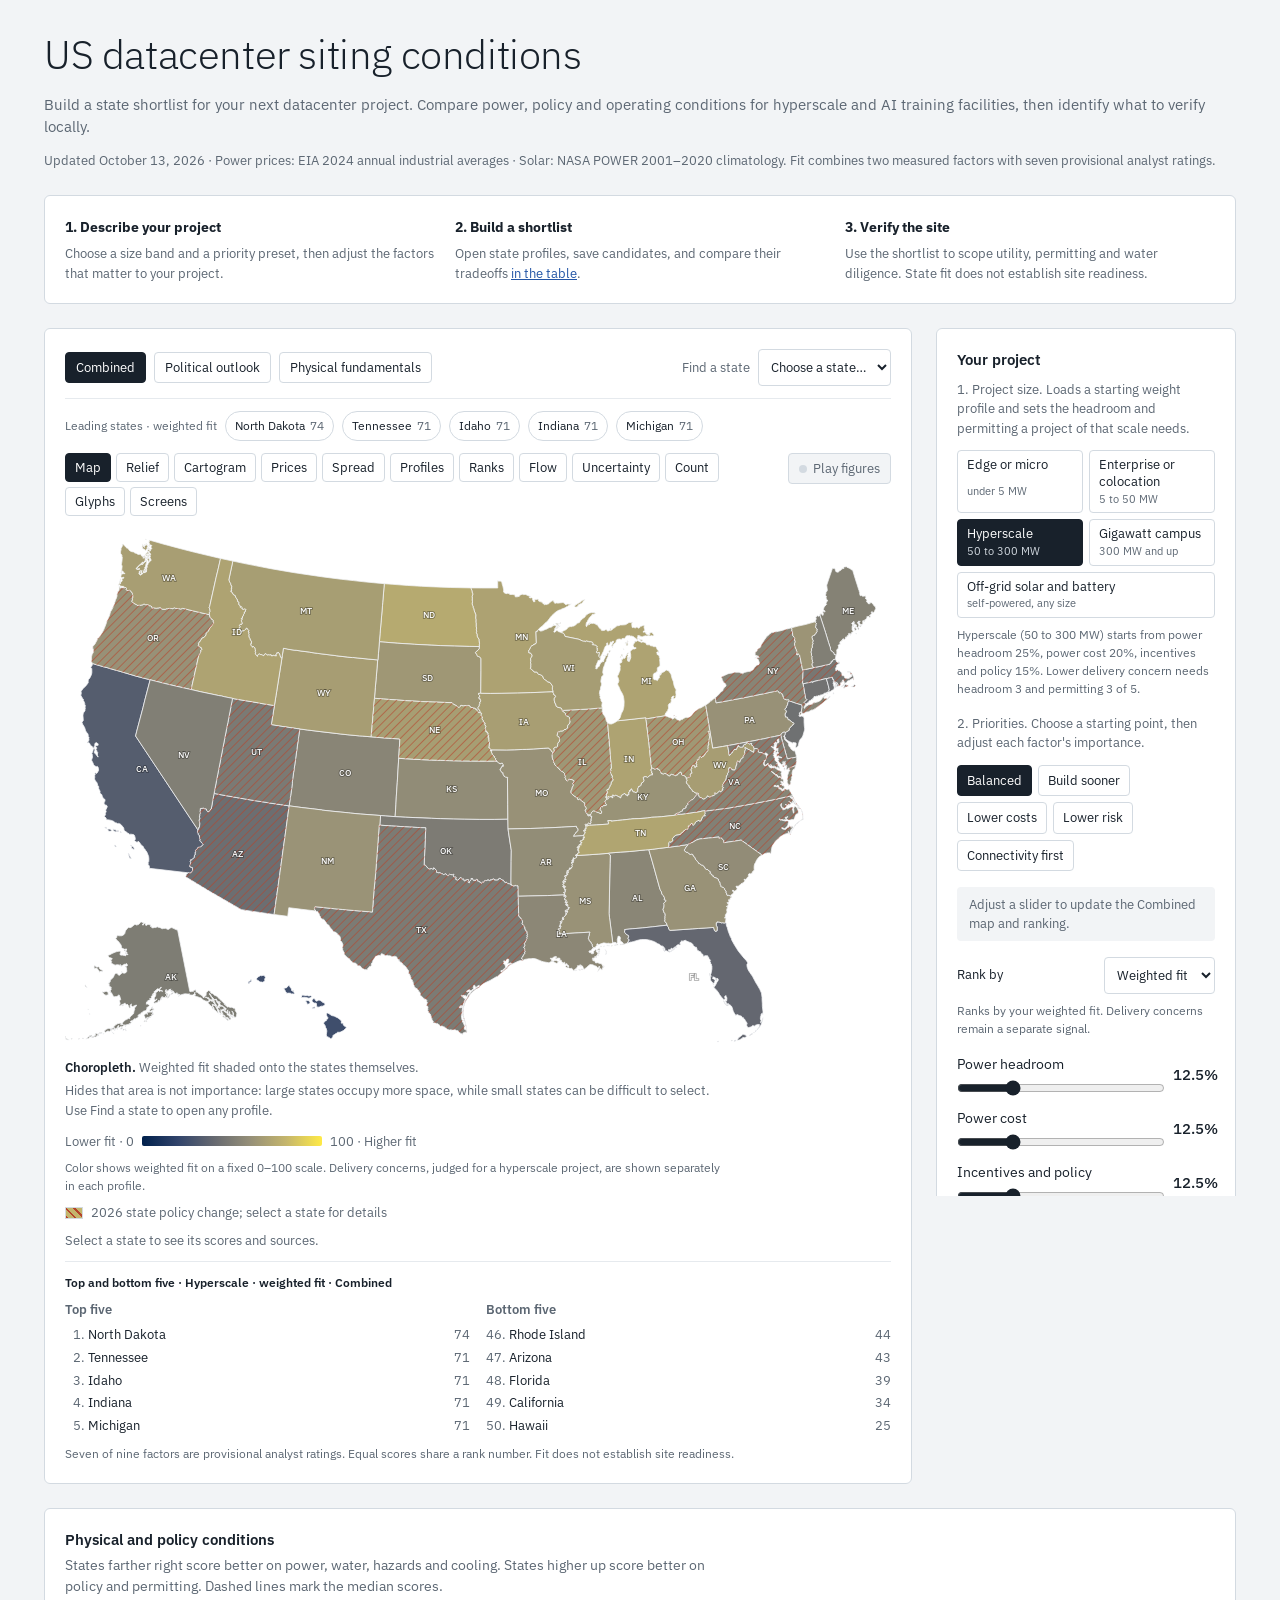
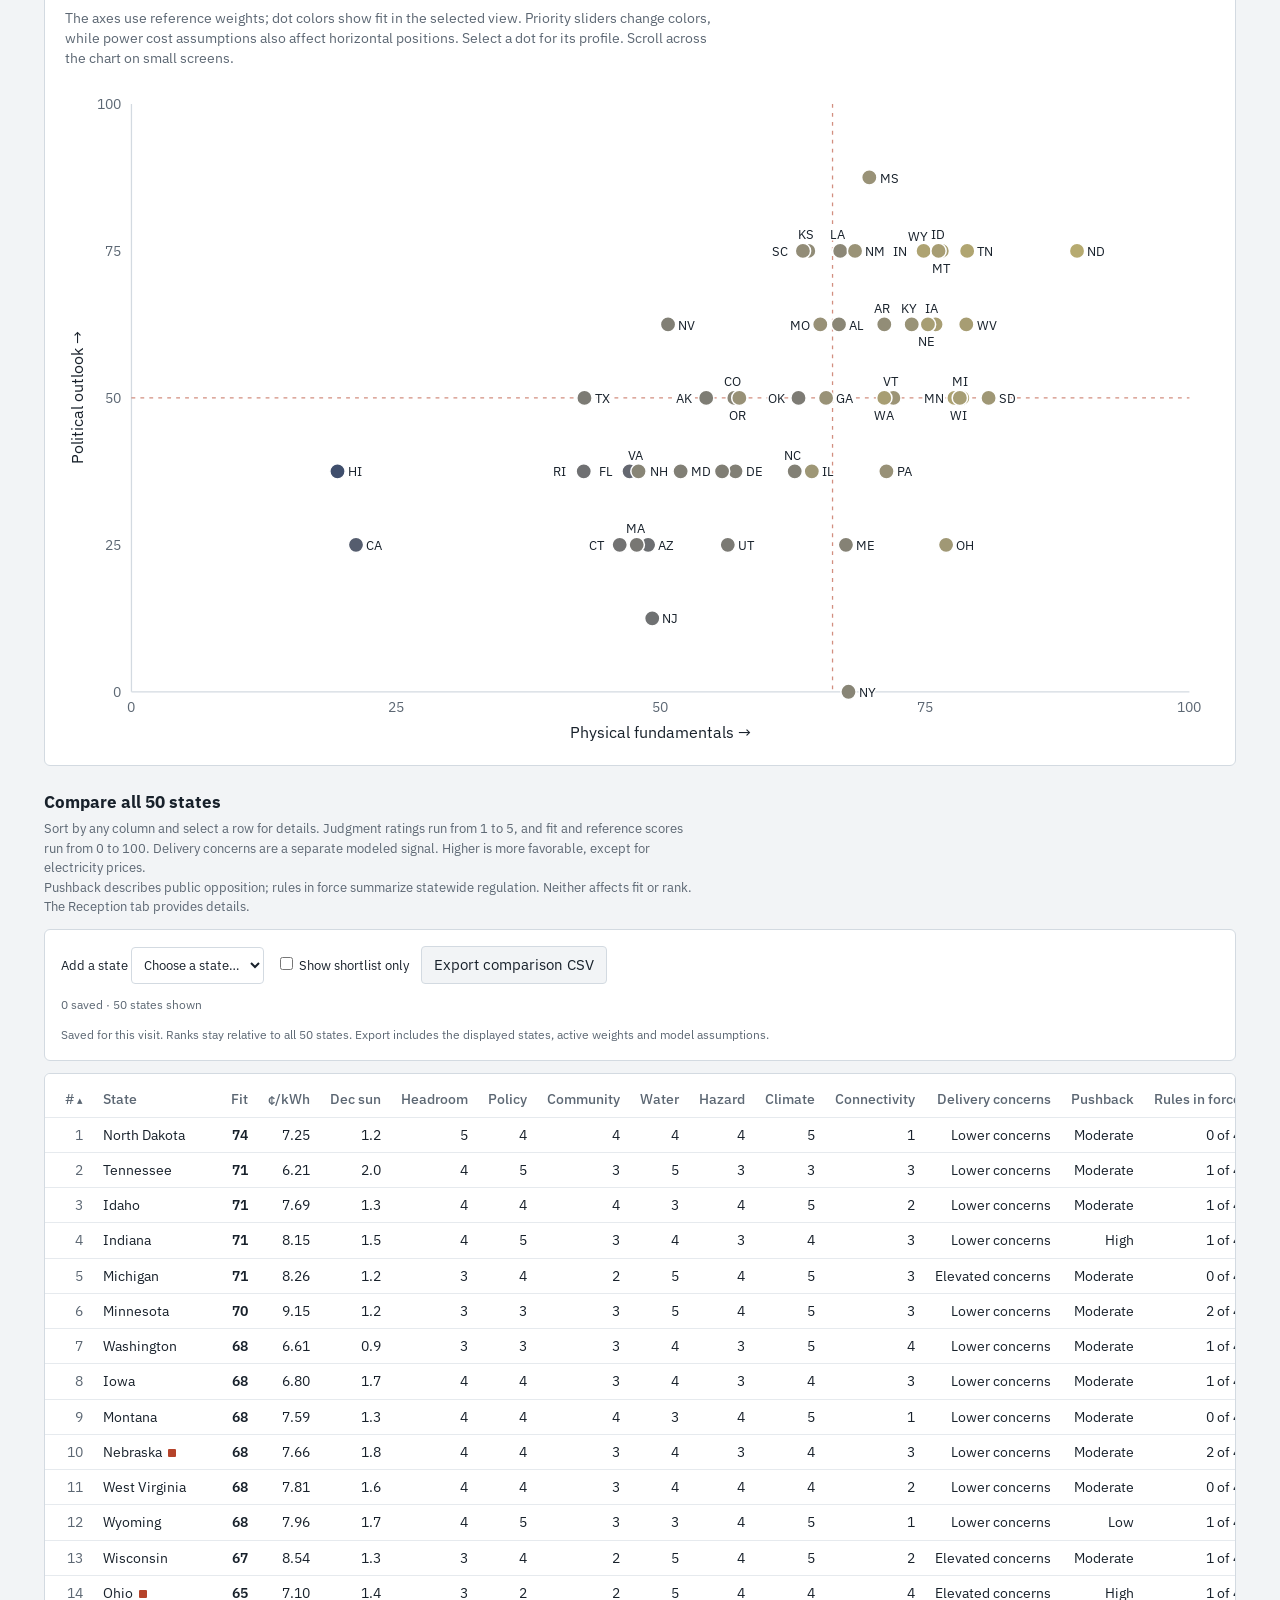
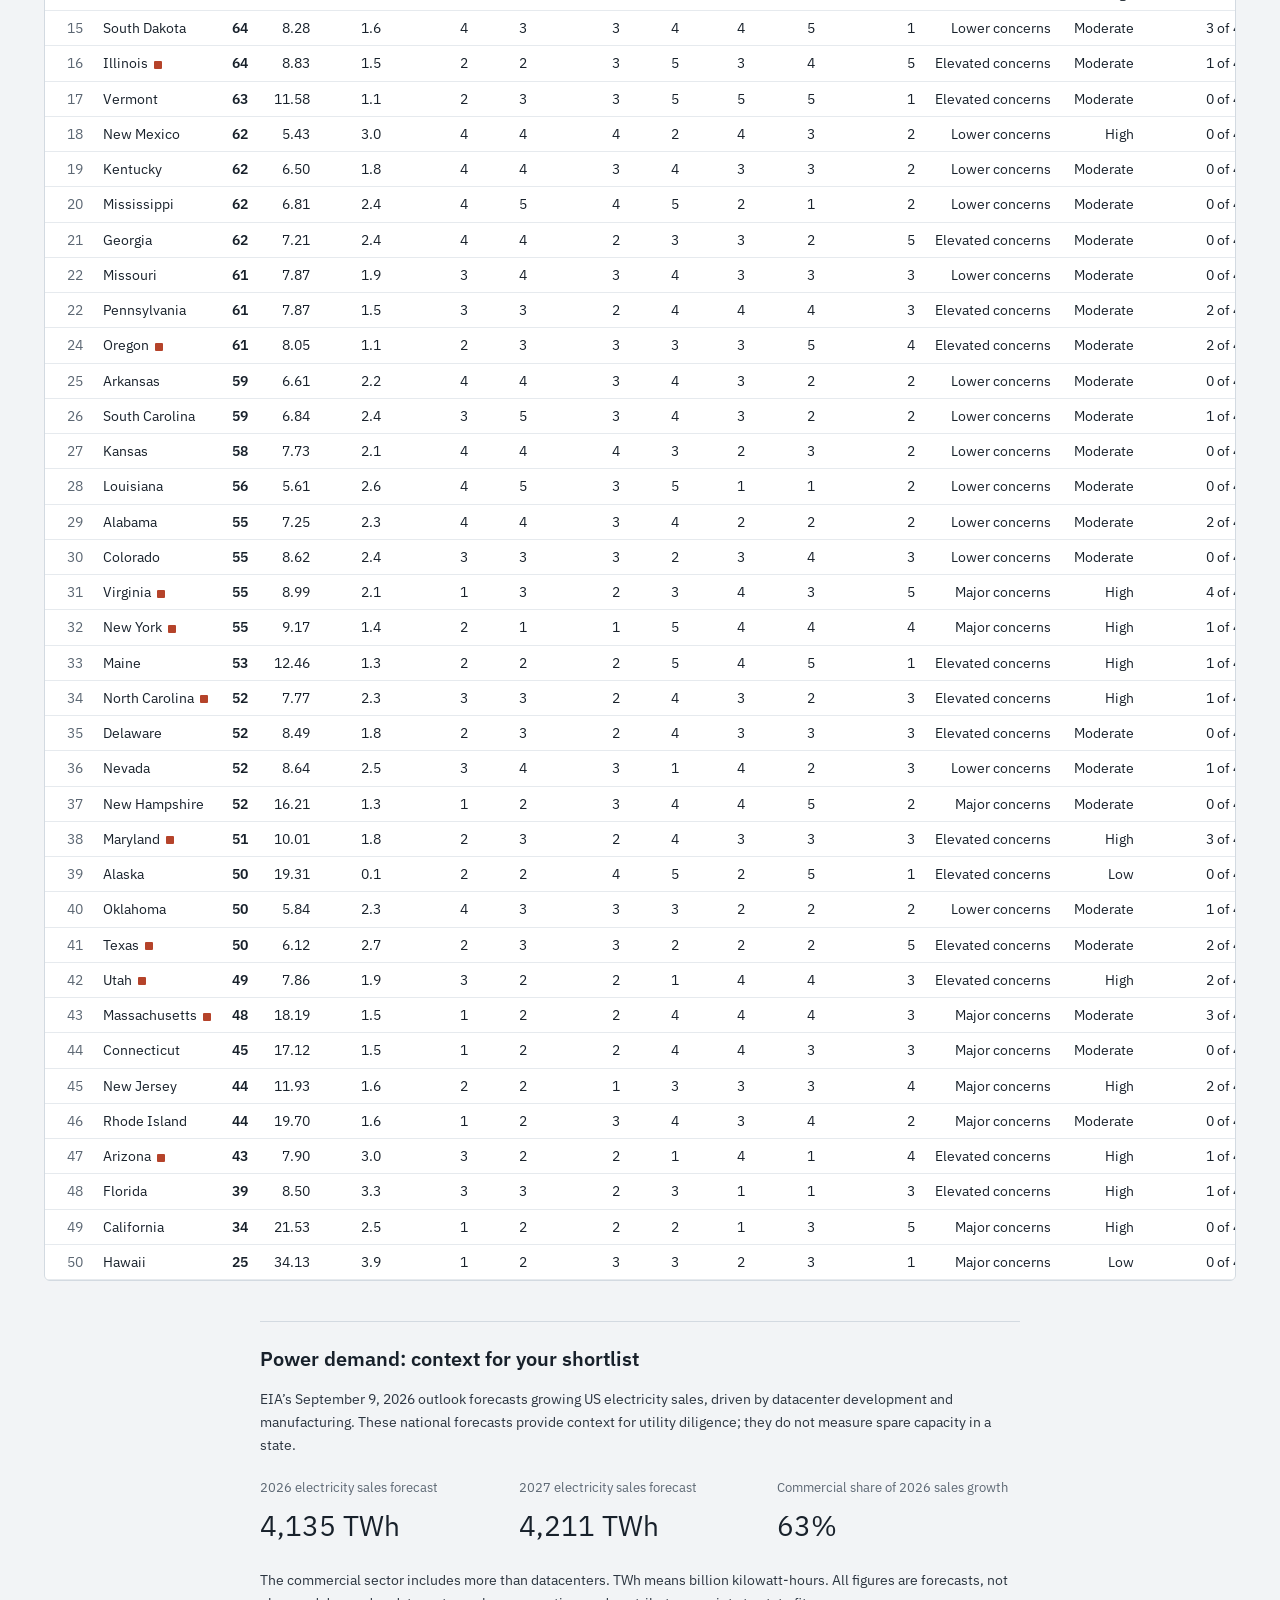
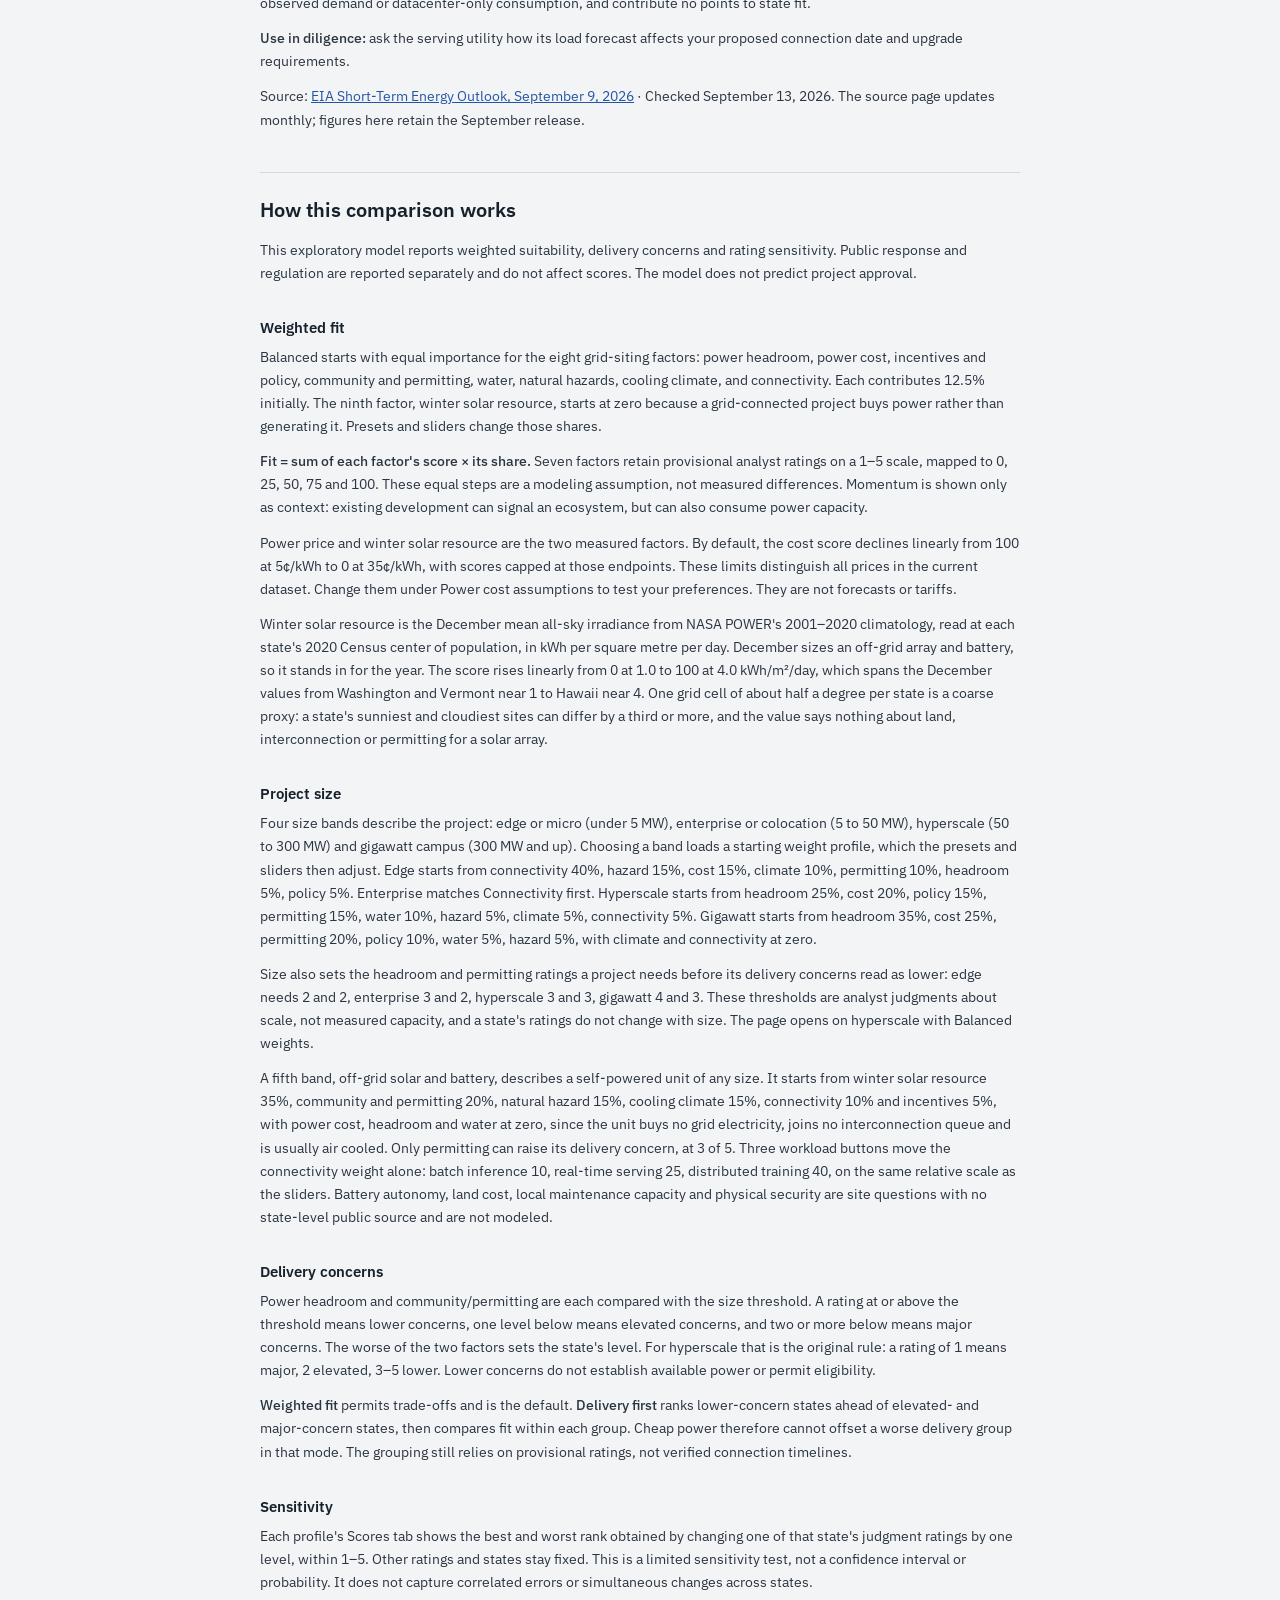
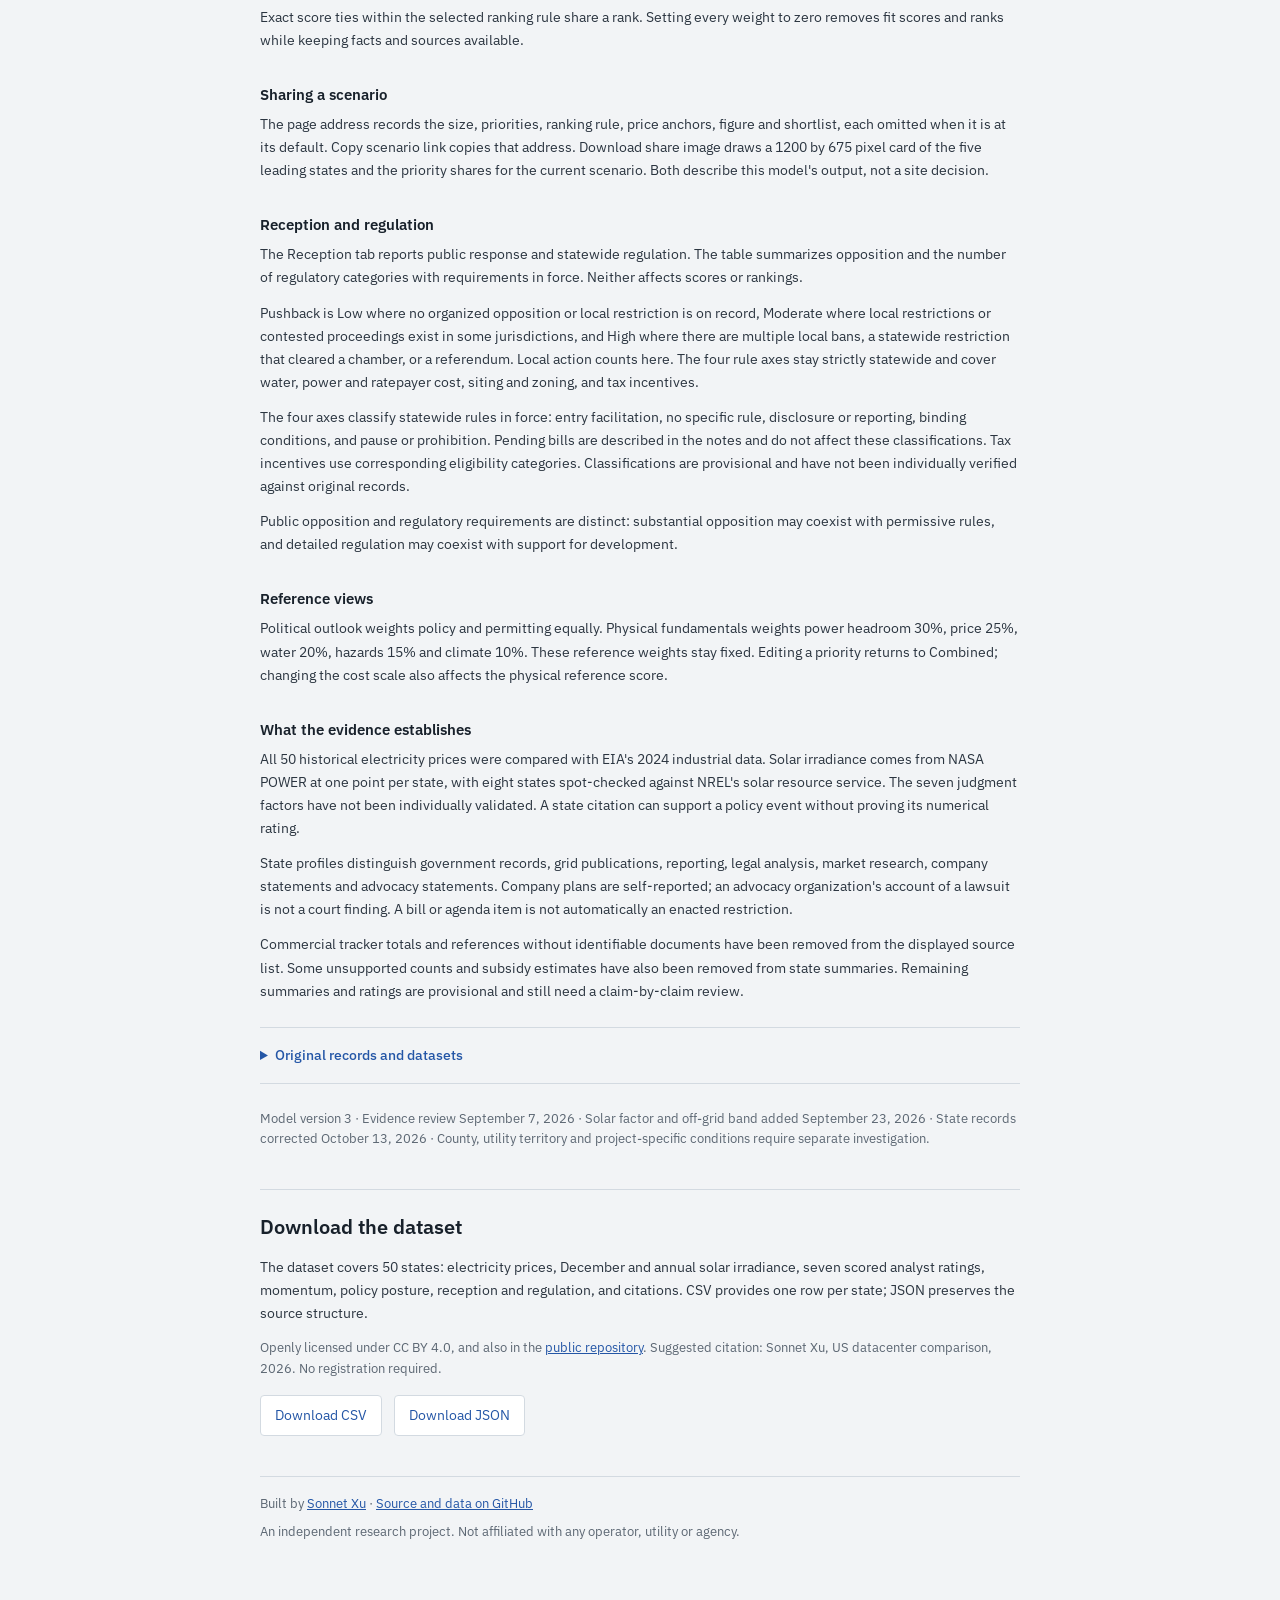
==== commit dca93150: "Correct state records against October 2026 primary sources Research into the 2026 elections and loca" ====
--- a/index.html
+++ b/index.html
@@ -3,9 +3,6 @@
 <head>
 <meta charset="utf-8">
 <meta name="viewport" content="width=device-width, initial-scale=1">
-<meta name="color-scheme" content="light dark">
-<meta name="theme-color" media="(prefers-color-scheme: light)" content="#F2F4F6">
-<meta name="theme-color" media="(prefers-color-scheme: dark)" content="#10151B">
 <title>US datacenter siting suitability, October 2026</title>
 <meta name="description" content="Compare hyperscale and AI datacenter siting conditions across 50 US states using one measured factor and seven provisional analyst ratings.">
 <link rel="canonical" href="https://sonnetx.github.io/datacenter-map/">
@@ -23,431 +20,308 @@
 <meta name="twitter:description" content="Compare 50 states using adjustable weights for power, policy, water and permitting. Ratings are provisional.">
 <meta name="twitter:image" content="https://sonnetx.github.io/datacenter-map/assets/social-card.png">
 <meta name="twitter:image:alt" content="Choropleth map of the 50 US states shaded by datacenter siting fit, with twelve states hatched to mark a 2026 policy change.">
-<script type="application/ld+json">
-{
-  "@context": "https://schema.org",
-  "@type": "Dataset",
-  "name": "US datacenter siting conditions, 2026",
-  "description": "State-level records for the 50 US states: EIA 2024 industrial electricity prices, NASA POWER December and annual solar irradiance, seven provisional analyst ratings on siting factors, 2026 policy posture, public reception, statewide rules in force and citations.",
-  "url": "https://sonnetx.github.io/datacenter-map/",
-  "sameAs": "https://github.com/sonnetx/datacenter-map",
-  "license": "https://creativecommons.org/licenses/by/4.0/",
-  "isAccessibleForFree": true,
-  "creator": {"@type": "Person", "name": "Sonnet Xu", "url": "https://sonnetx.github.io/"},
-  "temporalCoverage": "2024/2026",
-  "spatialCoverage": {"@type": "Place", "name": "United States"},
-  "keywords": ["datacenter", "data center", "siting", "electricity prices", "solar irradiance", "state policy", "United States"],
-  "distribution": [
-    {"@type": "DataDownload", "encodingFormat": "application/json", "contentUrl": "https://github.com/sonnetx/datacenter-map/blob/main/data/states.json"},
-    {"@type": "DataDownload", "encodingFormat": "text/csv", "contentUrl": "https://sonnetx.github.io/datacenter-map/#dataset"}
-  ]
-}
-</script>
 <link rel="preconnect" href="https://fonts.googleapis.com">
 <link href="https://fonts.googleapis.com/css2?family=IBM+Plex+Sans:wght@300;400;500;600&display=swap" rel="stylesheet">
 <style>
-:root{
-  color-scheme:light;
-  --bg:#F2F4F6; --panel:#FFFFFF; --ink:#18212B; --muted:#5C6773; --rule:#D3DAE1; --rule-soft:#E6EAEE;
-  --warn:#B5432A; --focus:#2456A6;
-  --prose:#2B3540;          /* long-form reading text, a step softer than ink */
-  --hover:#F6F8FA; --select:#EEF2F6;
-  --wall:#B9C2CB; --edge:#9FAAB5; --quiet:#C0C8D0; --sand-ink:#7A6E42;   /* figure strokes and walls */
-  --shade:#18212B;          /* dialog backdrop and drawer shadow base */
-  --c0:#00204C; --c1:#31446B; --c2:#666970; --c3:#958F78; --c4:#C4B56C; --c5:#FFEA46;
-  /* shared spacing and text measure */
-  --s1:4px; --s2:8px; --s3:12px; --s4:16px; --s5:20px; --s6:24px; --s8:32px; --s10:40px;
-  --pad-y:20px; --pad-x:20px;   /* shared card inset */
-  --measure:660px;              /* reading width for detailed explanations */
-}
-/* Dark scheme follows the operating system. Only the neutrals move: the fit
-   ramp, the hatch red and the sand tones are data colors and stay put. */
-@media (prefers-color-scheme:dark){
   :root{
-    color-scheme:dark;
-    --bg:#10151B; --panel:#181F27; --ink:#E8ECF0; --muted:#98A4B0; --rule:#2E3947; --rule-soft:#232C37;
-    --warn:#E0785C; --focus:#8AB0F0;
-    --prose:#CBD3DB;
-    --hover:#1E2731; --select:#243040;
-    --wall:#3A4652; --edge:#5B6975; --quiet:#3E4A57; --sand-ink:#D9C97B;
-    --shade:#000000;
+    --bg:#F2F4F6; --panel:#FFFFFF; --ink:#18212B; --muted:#5C6773; --rule:#D3DAE1; --rule-soft:#E6EAEE;
+    --warn:#B5432A; --focus:#2456A6;
+    --c0:#00204C; --c1:#31446B; --c2:#666970; --c3:#958F78; --c4:#C4B56C; --c5:#FFEA46;
+    /* shared spacing and text measure */
+    --s1:4px; --s2:8px; --s3:12px; --s4:16px; --s5:20px; --s6:24px; --s8:32px; --s10:40px;
+    --pad-y:20px; --pad-x:20px;   /* shared card inset */
+    --measure:660px;              /* reading width for detailed explanations */
   }
-}
-*{box-sizing:border-box}
-html,body{margin:0;background:var(--bg);color:var(--ink);font-family:"IBM Plex Sans",system-ui,-apple-system,"Segoe UI",Roboto,sans-serif;font-size:15px;line-height:1.5}
-a{color:var(--focus)}
-button{font:inherit}
-summary{cursor:pointer}
-summary:focus-visible{outline:2px solid var(--focus);outline-offset:4px}
-.wrap{max-width:1240px;margin:0 auto;padding:var(--s8) var(--s6) 56px}
-header h1{font-weight:300;font-size:clamp(28px,3.6vw,40px);line-height:1.14;letter-spacing:-0.01em;margin:0 0 var(--s4)}
-header p.lede{margin:0;color:var(--muted)}
-header .asof{margin-top:var(--s3);font-size:13px;line-height:1.55;color:var(--muted)}
-.grid{display:grid;grid-template-columns:minmax(0,1fr) 300px;gap:var(--s6);margin-top:var(--s6);align-items:start}
-.grid>.col{min-width:0}
-.grid>aside{position:sticky;top:var(--s4);max-height:calc(100dvh - 32px);overflow-y:auto}
-@media (max-width:900px){.grid{grid-template-columns:1fr;gap:var(--s3)}.grid>aside{order:-1;position:static;max-height:none}}
-.mapcard{background:var(--panel);border:1px solid var(--rule);border-radius:6px;padding:var(--pad-y) var(--pad-x);position:relative}
-svg.map{width:100%;height:auto;max-height:64vh;display:block}
-.map-tools{display:flex;align-items:center;justify-content:space-between;gap:var(--s3);flex-wrap:wrap;margin-bottom:var(--s3)}
-.map-tools .lens{margin:0}
-.state-picker{display:flex;align-items:center;gap:var(--s2);font-size:13px;color:var(--muted)}
-select{font:inherit;color:var(--ink);background:var(--panel);border:1px solid var(--rule);border-radius:4px;padding:8px;max-width:100%}
-.candidates{display:flex;align-items:center;flex-wrap:wrap;gap:var(--s2);padding:var(--s3) 0;border-top:1px solid var(--rule-soft);font-size:12px;color:var(--muted)}
-.candidate{font:inherit;border:1px solid var(--rule);background:var(--panel);border-radius:20px;padding:5px 9px;color:var(--ink);cursor:pointer}
-.candidate[aria-pressed="true"]{border-color:var(--focus);background:var(--select)}
-.candidate span{color:var(--muted);margin-left:5px;font-variant-numeric:tabular-nums}
-button:focus-visible,select:focus-visible{outline:2px solid var(--focus);outline-offset:3px}
-.state{stroke:var(--bg);stroke-width:0.9;cursor:pointer;transition:opacity .12s}
-.state:hover,.state.selected{stroke:var(--ink);stroke-width:1.6}
-.state:focus{outline:none;stroke:var(--focus);stroke-width:2}
-.dim .state:not(.selected):not(:hover){opacity:.55}
-.hatch{pointer-events:none}
-.lens{display:flex;gap:var(--s2);flex-wrap:wrap;margin:0 0 var(--s3)}
-.lens button{border:1px solid var(--rule);background:var(--panel);border-radius:4px;padding:5px 10px;font-size:13px;cursor:pointer;color:var(--ink)}
-.lens button[aria-pressed="true"]{background:var(--ink);color:var(--panel);border-color:var(--ink)}
-.lens button:focus-visible{outline:2px solid var(--focus);outline-offset:2px}
-.scatter{background:var(--panel);border:1px solid var(--rule);border-radius:6px;padding:var(--pad-y) var(--pad-x);margin-top:var(--s6)}
-.scatter h2{font-weight:600;font-size:15px;margin:0 0 var(--s1)}
-.scatter p{margin:0 0 var(--s3);font-size:13.5px;color:var(--muted);max-width:var(--measure)}
-.scatter svg{width:100%;height:auto;display:block}
-.scatter .dot{cursor:pointer}
-.scatter .dot:hover circle,.scatter .dot.selected circle{stroke:var(--ink);stroke-width:2}
-.legend{display:grid;gap:var(--s2);margin:var(--s3) 0 0;font-size:13px;color:var(--muted)}
-.legend .lgnote{font-size:12px;max-width:var(--measure)}
-.ramp{width:180px;min-width:60px;height:10px;border-radius:2px;background:linear-gradient(90deg,var(--c0),var(--c1),var(--c2),var(--c3),var(--c4),var(--c5))}
-.legend .key{display:flex;align-items:center;gap:8px}
-.swatch{width:18px;height:12px;flex:none;border:1px solid var(--rule);background:#C4B56C repeating-linear-gradient(45deg,#B5432A 0 1.5px,transparent 1.5px 6px)}
-/* Fixed or stretched fit colors: a small segmented control at the end of the ramp row. */
-.scale-toggle{display:inline-flex;margin-left:auto;border:1px solid var(--rule);border-radius:4px;overflow:hidden}
-.scale-toggle button{font:inherit;font-size:12px;border:0;background:var(--panel);color:var(--muted);padding:4px 9px;cursor:pointer}
-.scale-toggle button+button{border-left:1px solid var(--rule)}
-.scale-toggle button[aria-pressed="true"]{background:var(--ink);color:var(--panel)}
-.scale-toggle button:focus-visible{outline:2px solid var(--focus);outline-offset:-2px}
-.visually-hidden{position:absolute;width:1px;height:1px;overflow:hidden;clip-path:inset(50%)}
-.tip{position:absolute;pointer-events:none;background:var(--ink);color:var(--panel);padding:8px 10px;border-radius:4px;font-size:13px;line-height:1.35;max-width:240px;display:none;z-index:5}
-.tip b{font-weight:600}
-.tip .sc{font-size:20px;font-weight:300;display:block;margin:2px 0 2px}
-.tip .small{opacity:.8}
-aside .card{background:var(--panel);border:1px solid var(--rule);border-radius:6px;padding:var(--pad-y) var(--pad-x)}
-aside h2{font-size:15px;font-weight:600;margin:0;display:inline}
-/* on desktop the panel is always open and the summary is just a heading */
-#wpanel>summary{list-style:none;cursor:default}
-#wpanel>summary::-webkit-details-marker{display:none}
-@media (max-width:900px){
-  #wpanel>summary{cursor:pointer;display:flex;justify-content:space-between;align-items:center;gap:var(--s2)}
-  #wpanel>summary::after{content:"Show";font-size:13px;color:var(--focus)}
-  #wpanel[open]>summary::after{content:"Hide"}
-  #wpanel>summary:focus-visible{outline:2px solid var(--focus);outline-offset:2px}
-}
-aside p.hint{margin:var(--s2) 0 var(--s3);font-size:13px;color:var(--muted)}
-.view-note{margin:0 0 var(--s4);padding:var(--s2) var(--s3);background:var(--bg);border-radius:4px;font-size:12.5px;color:var(--muted)}
-.presets{display:flex;gap:6px;flex-wrap:wrap;margin-bottom:var(--s4)}
-.presets button{border:1px solid var(--rule);background:var(--panel);border-radius:4px;padding:5px 9px;font-size:13px;cursor:pointer;color:var(--ink)}
-.presets button[aria-pressed="true"]{background:var(--ink);color:var(--panel);border-color:var(--ink)}
-.presets button:focus-visible{outline:2px solid var(--focus);outline-offset:2px}
-/* Project size: one of four bands. Each button carries its MW range so the
-   band reads as a scale, not a brand of customer. */
-.sizes{display:grid;grid-template-columns:1fr 1fr;gap:6px;margin-bottom:var(--s2)}
-.sizes button{border:1px solid var(--rule);background:var(--panel);border-radius:4px;padding:6px 9px;font-size:13px;line-height:1.3;cursor:pointer;color:var(--ink);text-align:left;display:grid;gap:1px;min-width:0}
-.sizes button small{font-size:11px;color:var(--muted)}
-.sizes button[aria-pressed="true"]{background:var(--ink);color:var(--panel);border-color:var(--ink)}
-.sizes button[aria-pressed="true"] small{color:var(--rule)}
-.sizes button:focus-visible{outline:2px solid var(--focus);outline-offset:2px}
-.sizes button[data-z="solar"]{grid-column:1/-1}
-.workload{margin:0 0 var(--s3)}
-.workload[hidden]{display:none}
-.workload button{font-size:12px;padding:4px 8px}
-.model-actions{display:flex;flex-wrap:wrap;gap:0 var(--s4);align-items:center}
-.model-actions .reset-btn:disabled{color:var(--muted);cursor:default}
-/* Top and bottom five: a compact tier list under the figure legend. */
-.tiers{display:grid;grid-template-columns:1fr 1fr;gap:var(--s2) var(--s4);border-top:1px solid var(--rule-soft);margin-top:var(--s3);padding-top:var(--s3);font-size:12.5px;min-width:0}
-.tiers .tiers-head,.tiers .fine{grid-column:1/-1;margin:0;font-size:12px;color:var(--muted)}
-.tiers .tiers-head{font-weight:600;color:var(--ink)}
-.tiers h3{margin:0 0 var(--s1);font-size:12.5px;color:var(--muted);font-weight:600}
-.tiers ol{margin:0;padding-left:1.8em}
-.tiers li{color:var(--muted);font-variant-numeric:tabular-nums}
-.tiers .tier-item{font:inherit;background:none;border:0;padding:2px 0;color:var(--ink);cursor:pointer;display:flex;gap:6px;width:100%;text-align:left;overflow-wrap:anywhere}
-.tiers .tier-item:hover{color:var(--focus)}
-.tiers .tier-item span{margin-left:auto;color:var(--muted);font-variant-numeric:tabular-nums}
-@media (max-width:420px){.tiers{grid-template-columns:1fr}}
-.w{display:grid;grid-template-columns:minmax(0,1fr) 42px;gap:4px var(--s2);align-items:center;margin:var(--s3) 0}
-.w label{font-size:13.5px;display:block}
-.w .sub{position:absolute;width:1px;height:1px;overflow:hidden;clip-path:inset(50%)}
-.w input[type=range]{grid-column:1/2;width:100%;accent-color:var(--ink);margin:2px 0 0}
-.w .val{grid-column:2/3;grid-row:1/3;text-align:right;font-variant-numeric:tabular-nums;font-weight:500}
-.total{font-size:12px;color:var(--muted);margin-top:var(--s3)}
-.detail{background:var(--panel);border:1px solid var(--rule);border-radius:6px;padding:var(--pad-y) var(--pad-x);margin-top:var(--s6)}
-.drawer{position:fixed;inset:0 0 0 auto;margin:0;border:0;border-left:1px solid var(--rule);width:min(540px,100%);max-width:100%;height:100dvh;max-height:100dvh;padding:0;background:var(--panel);color:var(--ink);box-shadow:-12px 0 40px color-mix(in srgb,var(--shade) 14%,transparent)}
-.drawer::backdrop{background:color-mix(in srgb,var(--shade) 30%,transparent)}
-body:has(.drawer[open]){overflow:hidden}
-.drawer-head{position:sticky;top:0;background:var(--panel);z-index:2;border-bottom:1px solid var(--rule);padding:var(--s4) var(--s5)}
-.drawer-toolbar{display:flex;align-items:center;justify-content:space-between;gap:var(--s3)}
-.drawer-toolbar p{margin:0;font-weight:600;font-size:14px}
-.close-btn{font:inherit;background:var(--bg);border:1px solid var(--rule);border-radius:4px;padding:7px 12px;cursor:pointer;color:var(--ink)}
-.profile-picker{display:flex;align-items:center;gap:var(--s3);margin-top:var(--s3);font-size:13px;color:var(--muted)}
-.profile-picker select{flex:1;min-width:0}
-/* Previous and next along the current ranking, plus a link to this profile. */
-.profile-nav{display:grid;grid-template-columns:1fr 1fr auto;gap:var(--s2);align-items:center;margin-top:var(--s3)}
-.nav-btn{font:inherit;font-size:12.5px;display:flex;align-items:center;gap:6px;min-width:0;border:1px solid var(--rule);background:var(--panel);color:var(--ink);border-radius:4px;padding:6px 9px;cursor:pointer;text-align:left}
-.nav-btn span{flex:1;min-width:0;overflow:hidden;text-overflow:ellipsis;white-space:nowrap;color:var(--muted)}
-.nav-btn b{font-weight:500;font-size:16px;line-height:1;color:var(--muted)}
-#profile-next span{text-align:right}
-.nav-btn:hover:not(:disabled){border-color:var(--ink)}
-.nav-btn:hover:not(:disabled) span,.nav-btn:hover:not(:disabled) b{color:var(--ink)}
-.nav-btn:disabled{opacity:.45;cursor:default}
-.nav-btn:focus-visible{outline:2px solid var(--focus);outline-offset:2px}
-.profile-nav .reset-btn{padding:6px 0;white-space:nowrap}
-.profile-link-status{margin:var(--s2) 0 0}
-.profile-link-status:empty{display:none}
-@media (max-width:420px){.profile-nav{grid-template-columns:1fr 1fr}.profile-nav .reset-btn{grid-column:1/-1;text-align:left}}
-/* Four single-word tabs cannot shrink below their longest word, so they are
-   tightened on narrow screens and the strip scrolls if a font still overruns
-   it. Without that the whole dialog scrolls sideways at 320px. */
-.profile-tabs{display:flex;gap:var(--s2);margin-top:var(--s4);overflow-x:auto;scrollbar-width:none}
-.profile-tabs::-webkit-scrollbar{display:none}
-.profile-tabs button{flex:1 1 auto;white-space:nowrap;border:0;border-bottom:2px solid transparent;background:transparent;color:var(--muted);font:inherit;font-size:13px;padding:8px;cursor:pointer}
-@media (max-width:420px){
-  .profile-tabs{gap:var(--s1)}
-  .profile-tabs button{font-size:12px;padding:8px 2px}
-}
-.profile-tabs button[aria-selected="true"]{border-bottom-color:var(--focus);color:var(--focus);font-weight:600}
-.drawer .detail{margin:0;border:0;border-radius:0;padding:var(--s5)}
-.drawer h3{font-size:14px;margin:var(--s5) 0 var(--s2)}
-.drawer .bars{grid-template-columns:1fr}
-.evidence-note{font-size:12.5px;color:var(--muted);background:var(--bg);padding:var(--s3);border-radius:4px;margin:var(--s4) 0}
-.fact{padding:var(--s4) 0;border-top:1px solid var(--rule-soft);border-bottom:1px solid var(--rule-soft);margin:var(--s4) 0}
-.fact p{margin:0;font-size:13px}.fact strong{display:block;font-size:23px;font-weight:500;margin:var(--s1) 0}.fact a{font-size:12px}
-.source-list{list-style:none;padding:0;margin:0}
-.source-list li{padding:var(--s3) 0;border-bottom:1px solid var(--rule-soft);font-size:13px;overflow-wrap:anywhere}
-.source-type{display:block;font-size:11px;font-weight:600;color:var(--muted);margin-bottom:var(--s1);text-transform:uppercase;letter-spacing:.035em}
-.source-list p{margin:var(--s1) 0 0;color:var(--muted);font-size:12px}
-.source-list .checked{font-size:11px}
-.factor-kind{display:block;color:var(--muted);font-size:11px;font-weight:400;margin-top:3px}
-.drawer [hidden]{display:none}
-.source-principles{background:var(--panel);padding:var(--s4);border:1px solid var(--rule);border-radius:4px}
-.ranking-control{display:flex;align-items:center;justify-content:space-between;gap:var(--s2);font-size:13px}
-.ranking-control select{min-width:0}
-.reset-btn{font:inherit;font-size:12px;color:var(--focus);border:0;background:transparent;padding:8px 0;cursor:pointer}
-.model-hint{font-size:12px;color:var(--muted);margin:var(--s2) 0 var(--s4)}
-.scale-options{border-top:1px solid var(--rule);padding-top:var(--s3);font-size:12px;color:var(--muted)}
-.scale-options label{display:flex;justify-content:space-between;align-items:center;gap:var(--s2);margin:var(--s2) 0}
-.scale-options input{width:65px;font:inherit;border:1px solid var(--rule);padding:5px;border-radius:3px}
-#price-error{color:var(--warn)}
-.delivery-status{padding:var(--s3);border-left:3px solid var(--muted);background:var(--bg);margin:var(--s4) 0;font-size:13px}
-.delivery-status[data-tier="1"],.delivery-status[data-tier="2"]{border-left-color:var(--warn)}
-.delivery-status p{font-size:12px;color:var(--muted);margin:var(--s1) 0 0}
-.sensitivity{font-size:12.5px;color:var(--muted);margin:var(--s3) 0}
-.detail .top{display:flex;justify-content:space-between;gap:var(--s4);align-items:flex-start;flex-wrap:wrap}
-.detail .top>div:first-child{min-width:0;flex:1}
-.detail .score{flex:none}
-.detail h2{font-weight:300;font-size:28px;margin:0;line-height:1.2}
-.detail .rank{color:var(--muted);font-size:14px;max-width:var(--measure);margin-top:var(--s1)}
-.detail .score{font-size:40px;font-weight:300;line-height:1;font-variant-numeric:tabular-nums}
-.detail .score small{font-size:14px;color:var(--muted);font-weight:400;margin-left:4px}
-.chip{display:inline-block;border:1px solid var(--warn);color:var(--warn);border-radius:3px;padding:2px 7px;font-size:12.5px;margin-top:var(--s2)}
-.detail .meta{display:flex;flex-wrap:wrap;gap:var(--s1) var(--s4);margin:var(--s3) 0 0;font-size:13px;color:var(--muted)}
-.breakdown-hint{font-size:12.5px;color:var(--muted);margin:var(--s4) 0 var(--s2)}
-/* Reception and regulation. Deliberately unlike the score bars: nothing here
-   is weighted or ranked, so it should not read as another set of points. */
-.reception{display:flex;align-items:baseline;gap:var(--s3);flex-wrap:wrap;padding:var(--s3);background:var(--bg);border-left:3px solid var(--muted);margin:var(--s3) 0 var(--s4)}
-.reception[data-level="High"]{border-left-color:var(--warn)}
-.reception b{font-size:15px;font-weight:500}
-.reception span{font-size:12.5px;color:var(--muted)}
-.axes{list-style:none;margin:0;padding:0;display:grid;gap:var(--s1)}
-.axes li{display:grid;grid-template-columns:minmax(0,7.5rem) auto minmax(0,1fr);align-items:center;gap:var(--s3);font-size:13px;padding:var(--s2) 0;border-bottom:1px solid var(--rule-soft)}
-.axes li:last-child{border-bottom:0}
-.axes .axis-name{color:var(--muted)}
-.axes .axis-state{overflow-wrap:anywhere}
-/* Four ticks, filled up to the friction level, so the axes stay comparable
-   at a glance without implying a measured quantity. */
-.ticks{display:flex;gap:3px}
-.ticks i{width:12px;height:6px;border-radius:1px;background:var(--rule-soft)}
-.ticks i.on{background:var(--muted)}
-.ticks i.on.hot{background:var(--warn)}
-.ticks i.eased{background:var(--focus)}
-@media (max-width:420px){.axes li{grid-template-columns:1fr auto;gap:var(--s1) var(--s3)}.axes .axis-state{grid-column:1/-1}}
-.bars{display:grid;grid-template-columns:repeat(auto-fit,minmax(min(100%,280px),1fr));gap:var(--s4) var(--s8);margin:0 0 var(--s5)}
-.bar{display:grid;grid-template-columns:minmax(0,1fr) auto;align-items:center;gap:var(--s2) var(--s3);font-size:13px;min-width:0}
-.bar .label{line-height:1.35}
-.bar .c{text-align:right;font-size:12px;color:var(--muted);font-variant-numeric:tabular-nums;white-space:nowrap}
-.bar.off{opacity:.5}
-.bar .track{grid-column:1;height:8px;background:var(--rule-soft);border-radius:2px;overflow:hidden}
-.bar .fill{height:100%;background:var(--ink)}
-.bar .n{text-align:right;font-size:12px;font-variant-numeric:tabular-nums;color:var(--muted)}
-.detail p.note{margin:var(--s3) 0 0;max-width:var(--measure)}
-.detail .srcs{margin:var(--s4) 0 0;padding-top:var(--s3);border-top:1px solid var(--rule-soft);max-width:var(--measure);font-size:12.5px;color:var(--muted);line-height:1.6}
-.srcs summary{color:var(--focus);font-weight:500}
-.srcs ul{padding-left:var(--s5);margin:var(--s2) 0 0}
-.srcs li{margin:var(--s1) 0;overflow-wrap:anywhere}
-.demand-stats{display:grid;grid-template-columns:repeat(3,minmax(0,1fr));gap:16px;margin:20px 0}
-.demand-stats dt{font-size:13px;color:var(--muted)}.demand-stats dd{font-size:28px;margin:4px 0 0;font-variant-numeric:tabular-nums}
-@media(max-width:600px){.demand-stats{grid-template-columns:1fr}}
-.workflow{display:grid;grid-template-columns:repeat(3,minmax(0,1fr));gap:20px;margin-top:24px;padding:20px;background:var(--panel);border:1px solid var(--rule);border-radius:6px}
-.workflow b{font-size:14px}.workflow p{font-size:13px;color:var(--muted);margin:6px 0 0}
-.shortlist-tools{display:flex;flex-wrap:wrap;align-items:center;gap:12px;padding:16px;background:var(--panel);border:1px solid var(--rule);border-radius:6px}
-.shortlist-tools label{font-size:13px}.shortlist-tools p{width:100%;margin:0;font-size:12px;color:var(--muted)}
-#shortlist-chips{display:flex;flex-wrap:wrap;gap:8px;width:100%}#shortlist-chips:empty{display:none}
-.shortlist-tools+.tablecard{margin-top:12px}
-@media(max-width:600px){.workflow{grid-template-columns:1fr;gap:12px}}
-.table-intro{margin:var(--s6) 0 var(--s3)}
-.table-intro h2{font-size:17px;margin:0 0 var(--s1)}
-.table-intro p{font-size:13px;color:var(--muted);margin:0;max-width:var(--measure)}
-.table-intro+.tablecard{margin-top:0}
-.tablecard{background:var(--panel);border:1px solid var(--rule);border-radius:6px;padding:var(--s2) 0 0;margin-top:var(--s6);overflow-x:auto}
-table{width:100%;border-collapse:collapse;font-size:13.5px;font-variant-numeric:tabular-nums}
-th,td{padding:7px 10px;text-align:right;border-bottom:1px solid var(--rule-soft);white-space:nowrap}
-td{background:var(--panel)}
-td:first-child{padding-left:var(--pad-x)}
-td:last-child{padding-right:var(--pad-x)}
-/* Rank and state stay in view while the seventeen columns scroll sideways. */
-th:nth-child(1),td:nth-child(1){position:sticky;left:0;z-index:2}
-th:nth-child(2),td:nth-child(2){position:sticky;left:var(--col1);z-index:2;box-shadow:1px 0 0 var(--rule-soft)}
-th:nth-child(1),th:nth-child(2){z-index:3}
-td.empty{position:static;text-align:left;white-space:normal;color:var(--muted);padding:var(--s4) var(--pad-x)}
-table{--col1:62px}
-th{font-weight:500;color:var(--muted);user-select:none;position:sticky;top:0;background:var(--panel);padding:0}
-th .sortbtn{width:100%;border:0;background:none;color:inherit;font:inherit;font-weight:500;cursor:pointer;padding:7px 10px;text-align:inherit}
-th:first-child .sortbtn{padding-left:var(--pad-x)}
-th:last-child .sortbtn{padding-right:var(--pad-x)}
-th .sortbtn:hover{color:var(--ink)}
-th .sortbtn:focus-visible{outline:2px solid var(--focus);outline-offset:-2px}
-th.sorted{color:var(--ink)}
-th.sorted .sortbtn::after{content:" ▾";font-size:11px}
-th.sorted.asc .sortbtn::after{content:" ▴"}
-tbody tr:focus-visible{outline:2px solid var(--focus);outline-offset:-2px}
-td:nth-child(2),th:nth-child(2){text-align:left}
-td:first-child,th:first-child{text-align:right;color:var(--muted);width:var(--col1);min-width:var(--col1);max-width:var(--col1);box-sizing:border-box}
-tbody tr{cursor:pointer}
-tbody tr:hover td{background:var(--hover)}
-tbody tr.selected td{background:var(--select)}
-td.tot{font-weight:600}
-td .flag{display:inline-block;width:8px;height:8px;border-radius:1px;background:var(--warn);margin-left:6px;vertical-align:middle}
-/* Shortlist side by side. One column per saved state, the most favorable cell
-   in each row marked with the link color. Value bars repeat the profile's. */
-.compare{background:var(--panel);border:1px solid var(--rule);border-radius:6px;padding:var(--pad-y) 0 var(--s3);margin-top:var(--s3)}
-.compare[hidden]{display:none}
-.cmp-head{padding:0 var(--pad-x);margin-bottom:var(--s3)}
-.cmp-head h2{font-size:17px;font-weight:600;margin:0 0 var(--s1)}
-.cmp-head p{margin:0;font-size:13px;color:var(--muted);max-width:var(--measure)}
-.cmp-scroll{overflow-x:auto}
-table.cmp{font-size:13px;width:auto;min-width:100%}
-table.cmp th,table.cmp td{text-align:left;vertical-align:top;white-space:normal;padding:8px 12px;border-bottom:1px solid var(--rule-soft);position:static;box-shadow:none;width:auto;min-width:0;max-width:none}
-table.cmp thead th{position:sticky;top:0;background:var(--panel);z-index:1;padding-top:0;vertical-align:bottom}
-table.cmp th.cmp-label{position:sticky;left:0;z-index:2;background:var(--panel);color:var(--muted);font-weight:500;min-width:9.5rem;max-width:11rem;padding-left:var(--pad-x);box-shadow:1px 0 0 var(--rule-soft)}
-table.cmp thead th.cmp-label{z-index:3}
-table.cmp tbody th.cmp-label .factor-kind{margin-top:2px}
-table.cmp td{min-width:9rem;background:var(--panel);color:var(--ink)}
-table.cmp td.best{background:var(--select);box-shadow:inset 3px 0 0 var(--focus)}
-table.cmp td:last-child,table.cmp th:last-child{padding-right:var(--pad-x)}
-.compare tbody tr{cursor:auto}
-table.cmp tbody tr:hover td{background:var(--panel)}
-table.cmp tbody tr:hover td.best{background:var(--select)}
-.cmp-state{font:inherit;font-weight:600;color:var(--ink);background:none;border:0;padding:0;cursor:pointer;text-align:left}
-.cmp-state:hover{color:var(--focus)}
-.cmp-remove{font:inherit;color:var(--muted);background:none;border:0;padding:0 4px;margin-left:4px;cursor:pointer;font-size:14px;line-height:1}
-.cmp-remove:hover{color:var(--warn)}
-.cmp-big{font-size:22px;font-weight:300;font-variant-numeric:tabular-nums}
-.cmp-fine{display:block;font-size:11.5px;color:var(--muted);font-variant-numeric:tabular-nums;margin-top:1px}
-.cmp-bar{height:6px;background:var(--rule-soft);border-radius:2px;overflow:hidden;margin:6px 0 4px}
-.cmp-bar i{display:block;height:100%;background:var(--ink)}
-.cmp-bar.off i{background:var(--wall)}
-.cmp-tier{display:inline-block;padding:2px 7px;border-radius:3px;font-size:12px;border:1px solid var(--rule);color:var(--muted)}
-.cmp-tier[data-tier="1"],.cmp-tier[data-tier="2"]{border-color:var(--warn);color:var(--warn)}
-.cmp-summary{margin:var(--s3) var(--pad-x) var(--s1);font-size:13px;color:var(--prose);max-width:var(--measure)}
-.compare .fine{margin:0 var(--pad-x);font-size:12px;color:var(--muted);max-width:var(--measure)}
-.cmp-state:focus-visible,.cmp-remove:focus-visible{outline:2px solid var(--focus);outline-offset:2px}
-/* A shared reading column for methodology, downloads and attribution. */
-.meth,.datapack,.site-foot{max-width:760px;margin-left:auto;margin-right:auto}
-.meth,.datapack{margin-top:var(--s10);padding-top:var(--s6);border-top:1px solid var(--rule);font-size:14px;line-height:1.65}
-.meth h2,.datapack h2{font-weight:600;font-size:20px;line-height:1.3;margin:0 0 var(--s4)}
-.meth h3{font-weight:600;font-size:15px;line-height:1.4;margin:var(--s8) 0 var(--s2)}
-.meth p,.datapack p{margin:0 0 var(--s3);color:var(--prose)}
-.meth b{font-weight:500}
-.meth .source-principles{background:none;padding:0;border:0;border-radius:0}
-.meth .sources{margin:var(--s6) 0;padding:var(--s4) 0;border-top:1px solid var(--rule);border-bottom:1px solid var(--rule)}
-.meth .sources>summary{font-size:14px;font-weight:500;color:var(--focus)}
-.meth .src{padding-left:var(--s5);margin:var(--s4) 0 0}
-.meth .src li{padding-left:var(--s1);margin:0 0 var(--s3);font-size:13px;overflow-wrap:anywhere}
-.meth .src li:last-child{margin-bottom:0}
-.meth .method-note,.datapack .fine{font-size:12.5px;color:var(--muted)}
-.dp-links{display:flex;gap:var(--s3);flex-wrap:wrap;margin:var(--s4) 0 0}
-.dp-links button{font:inherit;background:var(--panel);color:var(--focus);border:1px solid var(--rule);border-radius:4px;padding:8px 14px;cursor:pointer}
-.site-foot{margin-top:var(--s10);margin-bottom:var(--s6);padding-top:var(--s4);border-top:1px solid var(--rule);font-size:12.5px;line-height:1.6;color:var(--muted)}
-.site-foot p{margin:0 0 var(--s2)}
-/* --- revolving figures ---------------------------------------------
-   One frame, twelve encodings of the same fifty states. Each pane owns its
-   own horizontal overflow so a wide figure scrolls inside the card instead
-   of widening the page, and the tall grids scroll inside a capped frame so
-   the page does not grow twelve figures long. */
-.viewbar{display:flex;align-items:flex-start;justify-content:space-between;gap:var(--s3);flex-wrap:wrap;margin:0 0 var(--s3)}
-.viewbar .lens{margin:0;flex:1 1 420px;gap:5px}
-.viewbar .lens button{padding:4px 9px;font-size:12.5px}
-.rotate-btn{flex:none;font:inherit;font-size:12.5px;color:var(--muted);background:var(--bg);border:1px solid var(--rule);border-radius:4px;padding:5px 10px;cursor:pointer;display:flex;align-items:center;gap:6px}
-.rotate-btn:hover{color:var(--ink)}
-.rotate-btn:focus-visible{outline:2px solid var(--focus);outline-offset:2px}
-.rotate-btn i{width:8px;height:8px;border-radius:50%;background:var(--rule);flex:none}
-.rotate-btn[aria-pressed="true"] i{background:var(--focus);animation:pulse 4s ease-in-out infinite}
-@keyframes pulse{0%,100%{opacity:1}50%{opacity:.25}}
-.viewport{position:relative;min-height:300px}
-.viewpane{overflow-x:auto}
-.viewpane[hidden]{display:none}
-.viewpane>svg{display:block;width:100%;height:auto}
-.viewpane.tall{max-height:62vh;overflow-y:auto}
-.viewpane.wide>svg{min-width:640px}
-.figtitle{font-size:13px;font-weight:600;margin:0 0 2px}
-.viewnote{margin:var(--s3) 0 0;font-size:12.5px;line-height:1.6;color:var(--muted);max-width:var(--measure)}
-.viewnote b{font-weight:600;color:var(--ink)}
-.viewnote .hides{display:block;margin-top:3px}
-.viewpane text{font-family:inherit}
-#legend-hatch[hidden],#legend-ramp[hidden]{display:none}
-.rosecell{display:flex;flex-direction:column;align-items:center;gap:1px}
-.rosecell>svg{width:100%;height:auto;cursor:pointer}
-.rosecell span{font-size:9.5px;color:var(--muted);font-variant-numeric:tabular-nums}
-.rosewrap{display:grid;gap:8px 6px;grid-template-columns:repeat(10,minmax(0,1fr));padding:2px}
-.glyphwrap{display:grid;gap:14px 8px;grid-template-columns:repeat(8,minmax(0,1fr));padding:2px}
-@media (max-width:600px){
-  .rosewrap{grid-template-columns:repeat(6,minmax(0,1fr))}
-  .glyphwrap{grid-template-columns:repeat(4,minmax(0,1fr))}
-}
-@media (max-width:600px){
-  .wrap{padding:var(--s6) var(--s4) var(--s8)}
-  :root{--pad-x:16px;--pad-y:16px}
-  .lens button,.presets button{min-height:40px}
-  .legend .key{gap:var(--s2);font-size:12px}
-  .legend>.key:first-child{display:grid;grid-template-columns:1fr 1fr}
-  .legend>.key:first-child .ramp{grid-column:1/-1;grid-row:1;width:100%}
-  .legend>.key:first-child #ramp-hi{text-align:right}
-  .legend>.key:first-child .scale-toggle{grid-column:1/-1;margin-left:0;justify-self:start}
-  .detail .score{font-size:34px}
-  .detail .score small{display:block;margin:var(--s1) 0 0;text-align:right;font-size:12px}
-  .detail h2{font-size:26px}
-  .scatter{overflow-x:auto}
-  .scatter svg{min-width:560px}
-}
-@media (prefers-reduced-motion:reduce){*{transition:none!important}}
-/* Print: the map, the shortlist comparison, the table and the methodology,
-   without controls, figure switches, the dialog or anything sticky. */
-@media print{
-  :root{--bg:#fff;--panel:#fff;--ink:#000;--muted:#444;--prose:#000;--rule:#999;--rule-soft:#ccc;color-scheme:light}
-  html,body{background:#fff}
-  .wrap{max-width:none;padding:0}
-  .grid{display:block}
-  .grid>aside,.workflow,.viewbar,.map-tools .lens,.state-picker,.candidates,.tip,.scale-toggle,.shortlist-tools,.dp-links,.cmp-remove,#legend-hatch+.key,.rotate-btn,.viewnote .hides{display:none!important}
-  .mapcard,.scatter,.compare,.tablecard,.detail{border:0;padding:0;margin:0 0 18pt;break-inside:avoid}
-  svg.map{max-height:none}
-  .viewpane.tall{max-height:none;overflow:visible}
-  th,td,.cmp-label,table.cmp thead th{position:static!important;box-shadow:none!important}
-  table{font-size:10pt}
-  th .sortbtn::after{content:""!important}
-  .meth,.datapack,.site-foot{max-width:none}
-  .meth .sources{display:block}
-  .meth .sources>summary{list-style:none}
-  a{color:inherit;text-decoration:none}
-  .meth a::after,.site-foot a::after{content:" (" attr(href) ")";font-size:9pt;color:#444}
-  .drawer{display:none}
-  body:has(.drawer[open]){overflow:visible}
-}
+  *{box-sizing:border-box}
+  html,body{margin:0;background:var(--bg);color:var(--ink);font-family:"IBM Plex Sans",system-ui,-apple-system,"Segoe UI",Roboto,sans-serif;font-size:15px;line-height:1.5}
+  a{color:var(--focus)}
+  button{font:inherit}
+  summary{cursor:pointer}
+  summary:focus-visible{outline:2px solid var(--focus);outline-offset:4px}
+  .wrap{max-width:1240px;margin:0 auto;padding:var(--s8) var(--s6) 56px}
+  header h1{font-weight:300;font-size:clamp(28px,3.6vw,40px);line-height:1.14;letter-spacing:-0.01em;margin:0 0 var(--s4)}
+  header p.lede{margin:0;color:var(--muted)}
+  header .asof{margin-top:var(--s3);font-size:13px;line-height:1.55;color:var(--muted)}
+  .grid{display:grid;grid-template-columns:minmax(0,1fr) 300px;gap:var(--s6);margin-top:var(--s6);align-items:start}
+  .grid>.col{min-width:0}
+  .grid>aside{position:sticky;top:var(--s4);max-height:calc(100dvh - 32px);overflow-y:auto}
+  @media (max-width:900px){.grid{grid-template-columns:1fr;gap:var(--s3)}.grid>aside{order:-1;position:static;max-height:none}}
+  .mapcard{background:var(--panel);border:1px solid var(--rule);border-radius:6px;padding:var(--pad-y) var(--pad-x);position:relative}
+  svg.map{width:100%;height:auto;max-height:64vh;display:block}
+  .map-tools{display:flex;align-items:center;justify-content:space-between;gap:var(--s3);flex-wrap:wrap;margin-bottom:var(--s3)}
+  .map-tools .lens{margin:0}
+  .state-picker{display:flex;align-items:center;gap:var(--s2);font-size:13px;color:var(--muted)}
+  select{font:inherit;color:var(--ink);background:var(--panel);border:1px solid var(--rule);border-radius:4px;padding:8px;max-width:100%}
+  .candidates{display:flex;align-items:center;flex-wrap:wrap;gap:var(--s2);padding:var(--s3) 0;border-top:1px solid var(--rule-soft);font-size:12px;color:var(--muted)}
+  .candidate{font:inherit;border:1px solid var(--rule);background:var(--panel);border-radius:20px;padding:5px 9px;color:var(--ink);cursor:pointer}
+  .candidate[aria-pressed="true"]{border-color:var(--focus);background:#EEF2F6}
+  .candidate span{color:var(--muted);margin-left:5px;font-variant-numeric:tabular-nums}
+  button:focus-visible,select:focus-visible{outline:2px solid var(--focus);outline-offset:3px}
+  .state{stroke:#F2F4F6;stroke-width:0.9;cursor:pointer;transition:opacity .12s}
+  .state:hover,.state.selected{stroke:var(--ink);stroke-width:1.6}
+  .state:focus{outline:none;stroke:var(--focus);stroke-width:2}
+  .dim .state:not(.selected):not(:hover){opacity:.55}
+  .hatch{pointer-events:none}
+  .lens{display:flex;gap:var(--s2);flex-wrap:wrap;margin:0 0 var(--s3)}
+  .lens button{border:1px solid var(--rule);background:#fff;border-radius:4px;padding:5px 10px;font-size:13px;cursor:pointer;color:var(--ink)}
+  .lens button[aria-pressed="true"]{background:var(--ink);color:#fff;border-color:var(--ink)}
+  .lens button:focus-visible{outline:2px solid var(--focus);outline-offset:2px}
+  .scatter{background:var(--panel);border:1px solid var(--rule);border-radius:6px;padding:var(--pad-y) var(--pad-x);margin-top:var(--s6)}
+  .scatter h2{font-weight:600;font-size:15px;margin:0 0 var(--s1)}
+  .scatter p{margin:0 0 var(--s3);font-size:13.5px;color:var(--muted);max-width:var(--measure)}
+  .scatter svg{width:100%;height:auto;display:block}
+  .scatter .dot{cursor:pointer}
+  .scatter .dot:hover circle,.scatter .dot.selected circle{stroke:var(--ink);stroke-width:2}
+  .legend{display:grid;gap:var(--s2);margin:var(--s3) 0 0;font-size:13px;color:var(--muted)}
+  .legend .lgnote{font-size:12px;max-width:var(--measure)}
+  .ramp{width:180px;min-width:60px;height:10px;border-radius:2px;background:linear-gradient(90deg,var(--c0),var(--c1),var(--c2),var(--c3),var(--c4),var(--c5))}
+  .legend .key{display:flex;align-items:center;gap:8px}
+  .swatch{width:18px;height:12px;flex:none;border:1px solid var(--rule);background:#C4B56C repeating-linear-gradient(45deg,#B5432A 0 1.5px,transparent 1.5px 6px)}
+  .tip{position:absolute;pointer-events:none;background:var(--ink);color:#fff;padding:8px 10px;border-radius:4px;font-size:13px;line-height:1.35;max-width:240px;display:none;z-index:5}
+  .tip b{font-weight:600}
+  .tip .sc{font-size:20px;font-weight:300;display:block;margin:2px 0 2px}
+  .tip .small{opacity:.8}
+  aside .card{background:var(--panel);border:1px solid var(--rule);border-radius:6px;padding:var(--pad-y) var(--pad-x)}
+  aside h2{font-size:15px;font-weight:600;margin:0;display:inline}
+  /* on desktop the panel is always open and the summary is just a heading */
+  #wpanel>summary{list-style:none;cursor:default}
+  #wpanel>summary::-webkit-details-marker{display:none}
+  @media (max-width:900px){
+    #wpanel>summary{cursor:pointer;display:flex;justify-content:space-between;align-items:center;gap:var(--s2)}
+    #wpanel>summary::after{content:"Show";font-size:13px;color:var(--focus)}
+    #wpanel[open]>summary::after{content:"Hide"}
+    #wpanel>summary:focus-visible{outline:2px solid var(--focus);outline-offset:2px}
+  }
+  aside p.hint{margin:var(--s2) 0 var(--s3);font-size:13px;color:var(--muted)}
+  .view-note{margin:0 0 var(--s4);padding:var(--s2) var(--s3);background:var(--bg);border-radius:4px;font-size:12.5px;color:var(--muted)}
+  .presets{display:flex;gap:6px;flex-wrap:wrap;margin-bottom:var(--s4)}
+  .presets button{border:1px solid var(--rule);background:#fff;border-radius:4px;padding:5px 9px;font-size:13px;cursor:pointer;color:var(--ink)}
+  .presets button[aria-pressed="true"]{background:var(--ink);color:#fff;border-color:var(--ink)}
+  .presets button:focus-visible{outline:2px solid var(--focus);outline-offset:2px}
+  /* Project size: one of four bands. Each button carries its MW range so the
+     band reads as a scale, not a brand of customer. */
+  .sizes{display:grid;grid-template-columns:1fr 1fr;gap:6px;margin-bottom:var(--s2)}
+  .sizes button{border:1px solid var(--rule);background:#fff;border-radius:4px;padding:6px 9px;font-size:13px;line-height:1.3;cursor:pointer;color:var(--ink);text-align:left;display:grid;gap:1px;min-width:0}
+  .sizes button small{font-size:11px;color:var(--muted)}
+  .sizes button[aria-pressed="true"]{background:var(--ink);color:#fff;border-color:var(--ink)}
+  .sizes button[aria-pressed="true"] small{color:#D3DAE1}
+  .sizes button:focus-visible{outline:2px solid var(--focus);outline-offset:2px}
+  .sizes button[data-z="solar"]{grid-column:1/-1}
+  .workload{margin:0 0 var(--s3)}
+  .workload[hidden]{display:none}
+  .workload button{font-size:12px;padding:4px 8px}
+  .model-actions{display:flex;flex-wrap:wrap;gap:0 var(--s4);align-items:center}
+  .model-actions .reset-btn:disabled{color:var(--muted);cursor:default}
+  /* Top and bottom five: a compact tier list under the figure legend. */
+  .tiers{display:grid;grid-template-columns:1fr 1fr;gap:var(--s2) var(--s4);border-top:1px solid var(--rule-soft);margin-top:var(--s3);padding-top:var(--s3);font-size:12.5px;min-width:0}
+  .tiers .tiers-head,.tiers .fine{grid-column:1/-1;margin:0;font-size:12px;color:var(--muted)}
+  .tiers .tiers-head{font-weight:600;color:var(--ink)}
+  .tiers h3{margin:0 0 var(--s1);font-size:12.5px;color:var(--muted);font-weight:600}
+  .tiers ol{margin:0;padding-left:1.8em}
+  .tiers li{color:var(--muted);font-variant-numeric:tabular-nums}
+  .tiers .tier-item{font:inherit;background:none;border:0;padding:2px 0;color:var(--ink);cursor:pointer;display:flex;gap:6px;width:100%;text-align:left;overflow-wrap:anywhere}
+  .tiers .tier-item:hover{color:var(--focus)}
+  .tiers .tier-item span{margin-left:auto;color:var(--muted);font-variant-numeric:tabular-nums}
+  @media (max-width:420px){.tiers{grid-template-columns:1fr}}
+  .w{display:grid;grid-template-columns:minmax(0,1fr) 42px;gap:4px var(--s2);align-items:center;margin:var(--s3) 0}
+  .w label{font-size:13.5px;display:block}
+  .w .sub{position:absolute;width:1px;height:1px;overflow:hidden;clip-path:inset(50%)}
+  .w input[type=range]{grid-column:1/2;width:100%;accent-color:var(--ink);margin:2px 0 0}
+  .w .val{grid-column:2/3;grid-row:1/3;text-align:right;font-variant-numeric:tabular-nums;font-weight:500}
+  .total{font-size:12px;color:var(--muted);margin-top:var(--s3)}
+  .detail{background:var(--panel);border:1px solid var(--rule);border-radius:6px;padding:var(--pad-y) var(--pad-x);margin-top:var(--s6)}
+  .drawer{position:fixed;inset:0 0 0 auto;margin:0;border:0;border-left:1px solid var(--rule);width:min(540px,100%);max-width:100%;height:100dvh;max-height:100dvh;padding:0;background:var(--panel);color:var(--ink);box-shadow:-12px 0 40px #18212b20}
+  .drawer::backdrop{background:#18212b38}
+  body:has(.drawer[open]){overflow:hidden}
+  .drawer-head{position:sticky;top:0;background:var(--panel);z-index:2;border-bottom:1px solid var(--rule);padding:var(--s4) var(--s5)}
+  .drawer-toolbar{display:flex;align-items:center;justify-content:space-between;gap:var(--s3)}
+  .drawer-toolbar p{margin:0;font-weight:600;font-size:14px}
+  .close-btn{font:inherit;background:var(--bg);border:1px solid var(--rule);border-radius:4px;padding:7px 12px;cursor:pointer;color:var(--ink)}
+  .profile-picker{display:flex;align-items:center;gap:var(--s3);margin-top:var(--s3);font-size:13px;color:var(--muted)}
+  .profile-picker select{flex:1;min-width:0}
+  /* Four single-word tabs cannot shrink below their longest word, so they are
+     tightened on narrow screens and the strip scrolls if a font still overruns
+     it. Without that the whole dialog scrolls sideways at 320px. */
+  .profile-tabs{display:flex;gap:var(--s2);margin-top:var(--s4);overflow-x:auto;scrollbar-width:none}
+  .profile-tabs::-webkit-scrollbar{display:none}
+  .profile-tabs button{flex:1 1 auto;white-space:nowrap;border:0;border-bottom:2px solid transparent;background:transparent;color:var(--muted);font:inherit;font-size:13px;padding:8px;cursor:pointer}
+  @media (max-width:420px){
+    .profile-tabs{gap:var(--s1)}
+    .profile-tabs button{font-size:12px;padding:8px 2px}
+  }
+  .profile-tabs button[aria-selected="true"]{border-bottom-color:var(--focus);color:var(--focus);font-weight:600}
+  .drawer .detail{margin:0;border:0;border-radius:0;padding:var(--s5)}
+  .drawer h3{font-size:14px;margin:var(--s5) 0 var(--s2)}
+  .drawer .bars{grid-template-columns:1fr}
+  .evidence-note{font-size:12.5px;color:var(--muted);background:var(--bg);padding:var(--s3);border-radius:4px;margin:var(--s4) 0}
+  .fact{padding:var(--s4) 0;border-top:1px solid var(--rule-soft);border-bottom:1px solid var(--rule-soft);margin:var(--s4) 0}
+  .fact p{margin:0;font-size:13px}.fact strong{display:block;font-size:23px;font-weight:500;margin:var(--s1) 0}.fact a{font-size:12px}
+  .source-list{list-style:none;padding:0;margin:0}
+  .source-list li{padding:var(--s3) 0;border-bottom:1px solid var(--rule-soft);font-size:13px;overflow-wrap:anywhere}
+  .source-type{display:block;font-size:11px;font-weight:600;color:var(--muted);margin-bottom:var(--s1);text-transform:uppercase;letter-spacing:.035em}
+  .source-list p{margin:var(--s1) 0 0;color:var(--muted);font-size:12px}
+  .source-list .checked{font-size:11px}
+  .factor-kind{display:block;color:var(--muted);font-size:11px;font-weight:400;margin-top:3px}
+  .drawer [hidden]{display:none}
+  .source-principles{background:var(--panel);padding:var(--s4);border:1px solid var(--rule);border-radius:4px}
+  .ranking-control{display:flex;align-items:center;justify-content:space-between;gap:var(--s2);font-size:13px}
+  .ranking-control select{min-width:0}
+  .reset-btn{font:inherit;font-size:12px;color:var(--focus);border:0;background:transparent;padding:8px 0;cursor:pointer}
+  .model-hint{font-size:12px;color:var(--muted);margin:var(--s2) 0 var(--s4)}
+  .scale-options{border-top:1px solid var(--rule);padding-top:var(--s3);font-size:12px;color:var(--muted)}
+  .scale-options label{display:flex;justify-content:space-between;align-items:center;gap:var(--s2);margin:var(--s2) 0}
+  .scale-options input{width:65px;font:inherit;border:1px solid var(--rule);padding:5px;border-radius:3px}
+  #price-error{color:var(--warn)}
+  .delivery-status{padding:var(--s3);border-left:3px solid var(--muted);background:var(--bg);margin:var(--s4) 0;font-size:13px}
+  .delivery-status[data-tier="1"],.delivery-status[data-tier="2"]{border-left-color:var(--warn)}
+  .delivery-status p{font-size:12px;color:var(--muted);margin:var(--s1) 0 0}
+  .sensitivity{font-size:12.5px;color:var(--muted);margin:var(--s3) 0}
+  .detail .top{display:flex;justify-content:space-between;gap:var(--s4);align-items:flex-start;flex-wrap:wrap}
+  .detail .top>div:first-child{min-width:0;flex:1}
+  .detail .score{flex:none}
+  .detail h2{font-weight:300;font-size:28px;margin:0;line-height:1.2}
+  .detail .rank{color:var(--muted);font-size:14px;max-width:var(--measure);margin-top:var(--s1)}
+  .detail .score{font-size:40px;font-weight:300;line-height:1;font-variant-numeric:tabular-nums}
+  .detail .score small{font-size:14px;color:var(--muted);font-weight:400;margin-left:4px}
+  .chip{display:inline-block;border:1px solid var(--warn);color:var(--warn);border-radius:3px;padding:2px 7px;font-size:12.5px;margin-top:var(--s2)}
+  .detail .meta{display:flex;flex-wrap:wrap;gap:var(--s1) var(--s4);margin:var(--s3) 0 0;font-size:13px;color:var(--muted)}
+  .breakdown-hint{font-size:12.5px;color:var(--muted);margin:var(--s4) 0 var(--s2)}
+  /* Reception and regulation. Deliberately unlike the score bars: nothing here
+     is weighted or ranked, so it should not read as another set of points. */
+  .reception{display:flex;align-items:baseline;gap:var(--s3);flex-wrap:wrap;padding:var(--s3);background:var(--bg);border-left:3px solid var(--muted);margin:var(--s3) 0 var(--s4)}
+  .reception[data-level="High"]{border-left-color:var(--warn)}
+  .reception b{font-size:15px;font-weight:500}
+  .reception span{font-size:12.5px;color:var(--muted)}
+  .axes{list-style:none;margin:0;padding:0;display:grid;gap:var(--s1)}
+  .axes li{display:grid;grid-template-columns:minmax(0,7.5rem) auto minmax(0,1fr);align-items:center;gap:var(--s3);font-size:13px;padding:var(--s2) 0;border-bottom:1px solid var(--rule-soft)}
+  .axes li:last-child{border-bottom:0}
+  .axes .axis-name{color:var(--muted)}
+  .axes .axis-state{overflow-wrap:anywhere}
+  /* Four ticks, filled up to the friction level, so the axes stay comparable
+     at a glance without implying a measured quantity. */
+  .ticks{display:flex;gap:3px}
+  .ticks i{width:12px;height:6px;border-radius:1px;background:var(--rule-soft)}
+  .ticks i.on{background:var(--muted)}
+  .ticks i.on.hot{background:var(--warn)}
+  .ticks i.eased{background:var(--focus)}
+  @media (max-width:420px){.axes li{grid-template-columns:1fr auto;gap:var(--s1) var(--s3)}.axes .axis-state{grid-column:1/-1}}
+  .bars{display:grid;grid-template-columns:repeat(auto-fit,minmax(min(100%,280px),1fr));gap:var(--s4) var(--s8);margin:0 0 var(--s5)}
+  .bar{display:grid;grid-template-columns:minmax(0,1fr) auto;align-items:center;gap:var(--s2) var(--s3);font-size:13px;min-width:0}
+  .bar .label{line-height:1.35}
+  .bar .c{text-align:right;font-size:12px;color:var(--muted);font-variant-numeric:tabular-nums;white-space:nowrap}
+  .bar.off{opacity:.5}
+  .bar .track{grid-column:1;height:8px;background:var(--rule-soft);border-radius:2px;overflow:hidden}
+  .bar .fill{height:100%;background:var(--ink)}
+  .bar .n{text-align:right;font-size:12px;font-variant-numeric:tabular-nums;color:var(--muted)}
+  .detail p.note{margin:var(--s3) 0 0;max-width:var(--measure)}
+  .detail .srcs{margin:var(--s4) 0 0;padding-top:var(--s3);border-top:1px solid var(--rule-soft);max-width:var(--measure);font-size:12.5px;color:var(--muted);line-height:1.6}
+  .srcs summary{color:var(--focus);font-weight:500}
+  .srcs ul{padding-left:var(--s5);margin:var(--s2) 0 0}
+  .srcs li{margin:var(--s1) 0;overflow-wrap:anywhere}
+  .demand-stats{display:grid;grid-template-columns:repeat(3,minmax(0,1fr));gap:16px;margin:20px 0}
+  .demand-stats dt{font-size:13px;color:var(--muted)}.demand-stats dd{font-size:28px;margin:4px 0 0;font-variant-numeric:tabular-nums}
+  @media(max-width:600px){.demand-stats{grid-template-columns:1fr}}
+  .workflow{display:grid;grid-template-columns:repeat(3,minmax(0,1fr));gap:20px;margin-top:24px;padding:20px;background:var(--panel);border:1px solid var(--rule);border-radius:6px}
+  .workflow b{font-size:14px}.workflow p{font-size:13px;color:var(--muted);margin:6px 0 0}
+  .shortlist-tools{display:flex;flex-wrap:wrap;align-items:center;gap:12px;padding:16px;background:var(--panel);border:1px solid var(--rule);border-radius:6px}
+  .shortlist-tools label{font-size:13px}.shortlist-tools p{width:100%;margin:0;font-size:12px;color:var(--muted)}
+  #shortlist-chips{display:flex;flex-wrap:wrap;gap:8px;width:100%}#shortlist-chips:empty{display:none}
+  .shortlist-tools+.tablecard{margin-top:12px}
+  @media(max-width:600px){.workflow{grid-template-columns:1fr;gap:12px}}
+  .table-intro{margin:var(--s6) 0 var(--s3)}
+  .table-intro h2{font-size:17px;margin:0 0 var(--s1)}
+  .table-intro p{font-size:13px;color:var(--muted);margin:0;max-width:var(--measure)}
+  .table-intro+.tablecard{margin-top:0}
+  .tablecard{background:var(--panel);border:1px solid var(--rule);border-radius:6px;padding:var(--s2) 0 0;margin-top:var(--s6);overflow-x:auto}
+  table{width:100%;border-collapse:collapse;font-size:13.5px;font-variant-numeric:tabular-nums}
+  th,td{padding:7px 10px;text-align:right;border-bottom:1px solid var(--rule-soft);white-space:nowrap}
+  td:first-child{padding-left:var(--pad-x)}
+  td:last-child{padding-right:var(--pad-x)}
+  th{font-weight:500;color:var(--muted);user-select:none;position:sticky;top:0;background:var(--panel);padding:0}
+  th .sortbtn{width:100%;border:0;background:none;color:inherit;font:inherit;font-weight:500;cursor:pointer;padding:7px 10px;text-align:inherit}
+  th:first-child .sortbtn{padding-left:var(--pad-x)}
+  th:last-child .sortbtn{padding-right:var(--pad-x)}
+  th .sortbtn:hover{color:var(--ink)}
+  th .sortbtn:focus-visible{outline:2px solid var(--focus);outline-offset:-2px}
+  th.sorted{color:var(--ink)}
+  th.sorted .sortbtn::after{content:" ▾";font-size:11px}
+  th.sorted.asc .sortbtn::after{content:" ▴"}
+  tbody tr:focus-visible{outline:2px solid var(--focus);outline-offset:-2px}
+  td:nth-child(2),th:nth-child(2){text-align:left}
+  td:first-child,th:first-child{text-align:right;color:var(--muted);width:36px}
+  tbody tr{cursor:pointer}
+  tbody tr:hover{background:#F6F8FA}
+  tbody tr.selected{background:#EEF2F6}
+  td.tot{font-weight:600}
+  td .flag{display:inline-block;width:8px;height:8px;border-radius:1px;background:var(--warn);margin-left:6px;vertical-align:middle}
+  /* A shared reading column for methodology, downloads and attribution. */
+  .meth,.datapack,.site-foot{max-width:760px;margin-left:auto;margin-right:auto}
+  .meth,.datapack{margin-top:var(--s10);padding-top:var(--s6);border-top:1px solid var(--rule);font-size:14px;line-height:1.65}
+  .meth h2,.datapack h2{font-weight:600;font-size:20px;line-height:1.3;margin:0 0 var(--s4)}
+  .meth h3{font-weight:600;font-size:15px;line-height:1.4;margin:var(--s8) 0 var(--s2)}
+  .meth p,.datapack p{margin:0 0 var(--s3);color:#2B3540}
+  .meth b{font-weight:500}
+  .meth .source-principles{background:none;padding:0;border:0;border-radius:0}
+  .meth .sources{margin:var(--s6) 0;padding:var(--s4) 0;border-top:1px solid var(--rule);border-bottom:1px solid var(--rule)}
+  .meth .sources>summary{font-size:14px;font-weight:500;color:var(--focus)}
+  .meth .src{padding-left:var(--s5);margin:var(--s4) 0 0}
+  .meth .src li{padding-left:var(--s1);margin:0 0 var(--s3);font-size:13px;overflow-wrap:anywhere}
+  .meth .src li:last-child{margin-bottom:0}
+  .meth .method-note,.datapack .fine{font-size:12.5px;color:var(--muted)}
+  .dp-links{display:flex;gap:var(--s3);flex-wrap:wrap;margin:var(--s4) 0 0}
+  .dp-links button{font:inherit;background:var(--panel);color:var(--focus);border:1px solid var(--rule);border-radius:4px;padding:8px 14px;cursor:pointer}
+  .site-foot{margin-top:var(--s10);margin-bottom:var(--s6);padding-top:var(--s4);border-top:1px solid var(--rule);font-size:12.5px;line-height:1.6;color:var(--muted)}
+  .site-foot p{margin:0 0 var(--s2)}
+  /* --- revolving figures ---------------------------------------------
+     One frame, twelve encodings of the same fifty states. Each pane owns its
+     own horizontal overflow so a wide figure scrolls inside the card instead
+     of widening the page, and the tall grids scroll inside a capped frame so
+     the page does not grow twelve figures long. */
+  .viewbar{display:flex;align-items:flex-start;justify-content:space-between;gap:var(--s3);flex-wrap:wrap;margin:0 0 var(--s3)}
+  .viewbar .lens{margin:0;flex:1 1 420px;gap:5px}
+  .viewbar .lens button{padding:4px 9px;font-size:12.5px}
+  .rotate-btn{flex:none;font:inherit;font-size:12.5px;color:var(--muted);background:var(--bg);border:1px solid var(--rule);border-radius:4px;padding:5px 10px;cursor:pointer;display:flex;align-items:center;gap:6px}
+  .rotate-btn:hover{color:var(--ink)}
+  .rotate-btn:focus-visible{outline:2px solid var(--focus);outline-offset:2px}
+  .rotate-btn i{width:8px;height:8px;border-radius:50%;background:var(--rule);flex:none}
+  .rotate-btn[aria-pressed="true"] i{background:var(--focus);animation:pulse 4s ease-in-out infinite}
+  @keyframes pulse{0%,100%{opacity:1}50%{opacity:.25}}
+  .viewport{position:relative;min-height:300px}
+  .viewpane{overflow-x:auto}
+  .viewpane[hidden]{display:none}
+  .viewpane>svg{display:block;width:100%;height:auto}
+  .viewpane.tall{max-height:62vh;overflow-y:auto}
+  .viewpane.wide>svg{min-width:640px}
+  .figtitle{font-size:13px;font-weight:600;margin:0 0 2px}
+  .viewnote{margin:var(--s3) 0 0;font-size:12.5px;line-height:1.6;color:var(--muted);max-width:var(--measure)}
+  .viewnote b{font-weight:600;color:var(--ink)}
+  .viewnote .hides{display:block;margin-top:3px}
+  .viewpane text{font-family:inherit}
+  #legend-hatch[hidden],#legend-ramp[hidden]{display:none}
+  .rosecell{display:flex;flex-direction:column;align-items:center;gap:1px}
+  .rosecell>svg{width:100%;height:auto;cursor:pointer}
+  .rosecell span{font-size:9.5px;color:var(--muted);font-variant-numeric:tabular-nums}
+  .rosewrap{display:grid;gap:8px 6px;grid-template-columns:repeat(10,minmax(0,1fr));padding:2px}
+  .glyphwrap{display:grid;gap:14px 8px;grid-template-columns:repeat(8,minmax(0,1fr));padding:2px}
+  @media (max-width:600px){
+    .rosewrap{grid-template-columns:repeat(6,minmax(0,1fr))}
+    .glyphwrap{grid-template-columns:repeat(4,minmax(0,1fr))}
+  }
+  @media (max-width:600px){
+    .wrap{padding:var(--s6) var(--s4) var(--s8)}
+    :root{--pad-x:16px;--pad-y:16px}
+    .lens button,.presets button{min-height:40px}
+    .legend .key{gap:var(--s2);font-size:12px}
+    .legend>.key:first-child{display:grid;grid-template-columns:1fr 1fr}
+    .legend>.key:first-child .ramp{grid-column:1/-1;grid-row:1;width:100%}
+    .legend>.key:first-child span:last-child{text-align:right}
+    .detail .score{font-size:34px}
+    .detail .score small{display:block;margin:var(--s1) 0 0;text-align:right;font-size:12px}
+    .detail h2{font-size:26px}
+    .scatter{overflow-x:auto}
+    .scatter svg{min-width:560px}
+  }
+  @media (prefers-reduced-motion:reduce){*{transition:none!important}}
 </style>
 </head>
 <body>
@@ -496,8 +370,7 @@
     <p class="viewnote" id="viewnote" aria-live="polite"></p>
     <div class="tip" id="tip"></div>
     <div class="legend">
-      <div class="key" id="legend-ramp"><span id="ramp-lo">Lower fit · 0</span><div class="ramp"></div><span id="ramp-hi">100 · Higher fit</span>
-        <div class="scale-toggle" id="scale-toggle" role="group" aria-label="Color scale"><button type="button" data-k="fixed" aria-pressed="true">Fixed 0–100</button><button type="button" data-k="stretch" aria-pressed="false">Stretch to range</button></div></div>
+      <div class="key" id="legend-ramp"><span>Lower fit · 0</span><div class="ramp"></div><span>100 · Higher fit</span></div>
       <div class="lgnote" id="legend-rampnote">Color shows weighted fit on a fixed 0–100 scale. Delivery concerns are shown separately in each profile.</div>
       <div class="key" id="legend-hatch"><div class="swatch"></div><span>2026 state policy change; select a state for details</span></div>
       <div class="key"><span id="hint" style="font-size:12.5px">Select a state to see its scores and sources.</span></div>
@@ -559,12 +432,6 @@
   <div class="drawer-head">
     <div class="drawer-toolbar"><p id="profile-title">State profile</p><form method="dialog"><button class="close-btn" aria-label="Close state profile" autofocus>Close ×</button></form></div>
     <label class="profile-picker" for="profile-state">State <select id="profile-state"></select></label>
-    <div class="profile-nav">
-      <button type="button" class="nav-btn" id="profile-prev"><b>‹</b><span></span></button>
-      <button type="button" class="nav-btn" id="profile-next"><span></span><b>›</b></button>
-      <button type="button" class="reset-btn" id="profile-link">Copy profile link</button>
-    </div>
-    <p class="model-hint profile-link-status" id="profile-link-status" role="status"></p>
     <div class="profile-tabs" role="tablist" aria-label="State profile sections">
       <button id="tab-overview" role="tab" data-panel="overview" aria-selected="true" aria-controls="panel-overview">Overview</button>
       <button id="tab-scores" role="tab" data-panel="scores" aria-selected="false" aria-controls="panel-scores" tabindex="-1">Scores</button>
@@ -584,7 +451,7 @@
 
 <div class="table-intro" id="comparison">
   <h2>Compare all 50 states</h2>
-  <p>Sort by any column and select a row for details. Judgment ratings run from 1 to 5, and fit and reference scores run from 0 to 100. Rank range is the one-rating sensitivity band from each profile; a narrow band means the position depends less on any single rating. Delivery concerns are a separate modeled signal. Higher is more favorable, except for electricity prices.</p>
+  <p>Sort by any column and select a row for details. Judgment ratings run from 1 to 5, and fit and reference scores run from 0 to 100. Delivery concerns are a separate modeled signal. Higher is more favorable, except for electricity prices.</p>
   <p>Pushback describes public opposition; rules in force summarize statewide regulation. Neither affects fit or rank. The Reception tab provides details.</p>
 </div>
 <div class="shortlist-tools">
@@ -593,9 +460,8 @@
   <button type="button" class="close-btn" id="export-comparison">Export comparison CSV</button>
   <p id="shortlist-status" role="status"></p>
   <div id="shortlist-chips" aria-label="Saved states"></div>
-  <p>Saved for this visit and carried in a copied link. Save two or more states to compare them side by side. Ranks stay relative to all 50 states. Export includes the displayed states, active weights and model assumptions.</p>
+  <p>Saved for this visit. Ranks stay relative to all 50 states. Export includes the displayed states, active weights and model assumptions.</p>
 </div>
-<section class="compare" id="compare" aria-label="Shortlist side by side" hidden></section>
 <div class="tablecard">
   <table id="tbl">
     <thead><tr id="thead"></tr></thead>
@@ -635,14 +501,12 @@
   <p>Each profile's Scores tab shows the best and worst rank obtained by changing one of that state's judgment ratings by one level, within 1–5. Other ratings and states stay fixed. This is a limited sensitivity test, not a confidence interval or probability. It does not capture correlated errors or simultaneous changes across states.</p>
   <p>Exact score ties within the selected ranking rule share a rank. Setting every weight to zero removes fit scores and ranks while keeping facts and sources available.</p>
   <h3>Sharing a scenario</h3>
-  <p>The page address records the size, priorities, ranking rule, price anchors, color scale, figure, shortlist and, while a profile is open, that state, each omitted when it is at its default. Copy scenario link copies that address; Copy profile link in a profile does the same with the state included. Download share image draws a 1200 by 675 pixel card of the five leading states and the priority shares for the current scenario. All describe this model's output, not a site decision.</p>
+  <p>The page address records the size, priorities, ranking rule, price anchors, figure and shortlist, each omitted when it is at its default. Copy scenario link copies that address. Download share image draws a 1200 by 675 pixel card of the five leading states and the priority shares for the current scenario. Both describe this model's output, not a site decision.</p>
   <h3>Reception and regulation</h3>
   <p>The Reception tab reports public response and statewide regulation. The table summarizes opposition and the number of regulatory categories with requirements in force. Neither affects scores or rankings.</p>
   <p>Pushback is Low where no organized opposition or local restriction is on record, Moderate where local restrictions or contested proceedings exist in some jurisdictions, and High where there are multiple local bans, a statewide restriction that cleared a chamber, or a referendum. Local action counts here. The four rule axes stay strictly statewide and cover water, power and ratepayer cost, siting and zoning, and tax incentives.</p>
   <p>The four axes classify statewide rules in force: entry facilitation, no specific rule, disclosure or reporting, binding conditions, and pause or prohibition. Pending bills are described in the notes and do not affect these classifications. Tax incentives use corresponding eligibility categories. Classifications are provisional and have not been individually verified against original records.</p>
   <p>Public opposition and regulatory requirements are distinct: substantial opposition may coexist with permissive rules, and detailed regulation may coexist with support for development.</p>
-  <h3>Color scale</h3>
-  <p>By default the map, cartogram, relief and other fit-colored figures shade a fixed 0 to 100 scale, so the same color means the same fit in every scenario and in every shared link. Because most scenarios place all fifty states between about 35 and 75, the default can look muted. Stretch to range spreads the ramp from the scenario's lowest to its highest fit. It separates neighbors more clearly and makes colors incomparable between scenarios; the legend shows the values at each end, and the scale travels in the link.</p>
   <h3>Reference views</h3>
   <p>Political outlook weights policy and permitting equally. Physical fundamentals weights power headroom 30%, price 25%, water 20%, hazards 15% and climate 10%. These reference weights stay fixed. Editing a priority returns to Combined; changing the cost scale also affects the physical reference score.</p>
   <div class="source-principles">
@@ -688,9 +552,11 @@
 </div>
 
 <script>// https://github.com/topojson/topojson-client v3.1.0 Copyright 2019 Mike Bostock
-!function(e,t){"object"==typeof exports&&"undefined"!=typeof module?t(exports):"function"==typeof define&&define.amd?define(["exports"],t):t((e=e||self).topojson=e.topojson||{})}(this,function(e){"use strict";function t(e){return e}function r(e){if(null==e)return t;var r,n,o=e.scale[0],a=e.scale[1],i=e.translate[0],c=e.translate[1];return function(e,t){t||(r=n=0);var u=2,f=e.length,s=new Array(f);for(s[0]=(r+=e[0])*o+i,s[1]=(n+=e[1])*a+c;u<f;)s[u]=e[u],++u;return s}}function n(e){var t,n=r(e.transform),o=1/0,a=o,i=-o,c=-o;function u(e){(e=n(e))[0]<o&&(o=e[0]),e[0]>i&&(i=e[0]),e[1]<a&&(a=e[1]),e[1]>c&&(c=e[1])}function f(e){switch(e.type){case"GeometryCollection":e.geometries.forEach(f);break;case"Point":u(e.coordinates);break;case"MultiPoint":e.coordinates.forEach(u)}}for(t in e.arcs.forEach(function(e){for(var t,r=-1,u=e.length;++r<u;)(t=n(e[r],r))[0]<o&&(o=t[0]),t[0]>i&&(i=t[0]),t[1]<a&&(a=t[1]),t[1]>c&&(c=t[1])}),e.objects)f(e.objects[t]);return[o,a,i,c]}function o(e,t){var r=t.id,n=t.bbox,o=null==t.properties?{}:t.properties,i=a(e,t);return null==r&&null==n?{type:"Feature",properties:o,geometry:i}:null==n?{type:"Feature",id:r,properties:o,geometry:i}:{type:"Feature",id:r,bbox:n,properties:o,geometry:i}}function a(e,t){var n=r(e.transform),o=e.arcs;function a(e,t){t.length&&t.pop();for(var r=o[e<0?~e:e],a=0,i=r.length;a<i;++a)t.push(n(r[a],a));e<0&&function(e,t){for(var r,n=e.length,o=n-t;o<--n;)r=e[o],e[o++]=e[n],e[n]=r}(t,i)}function i(e){return n(e)}function c(e){for(var t=[],r=0,n=e.length;r<n;++r)a(e[r],t);return t.length<2&&t.push(t[0]),t}function u(e){for(var t=c(e);t.length<4;)t.push(t[0]);return t}function f(e){return e.map(u)}return function e(t){var r,n=t.type;switch(n){case"GeometryCollection":return{type:n,geometries:t.geometries.map(e)};case"Point":r=i(t.coordinates);break;case"MultiPoint":r=t.coordinates.map(i);break;case"LineString":r=c(t.arcs);break;case"MultiLineString":r=t.arcs.map(c);break;case"Polygon":r=f(t.arcs);break;case"MultiPolygon":r=t.arcs.map(f);break;default:return null}return{type:n,coordinates:r}}(t)}function i(e,t){var r={},n={},o={},a=[],i=-1;function c(e,t){for(var n in e){var o=e[n];delete t[o.start],delete o.start,delete o.end,o.forEach(function(e){r[e<0?~e:e]=1}),a.push(o)}}return t.forEach(function(r,n){var o,a=e.arcs[r<0?~r:r];a.length<3&&!a[1][0]&&!a[1][1]&&(o=t[++i],t[i]=r,t[n]=o)}),t.forEach(function(t){var r,a,i=function(t){var r,n=e.arcs[t<0?~t:t],o=n[0];e.transform?(r=[0,0],n.forEach(function(e){r[0]+=e[0],r[1]+=e[1]})):r=n[n.length-1];return t<0?[r,o]:[o,r]}(t),c=i[0],u=i[1];if(r=o[c])if(delete o[r.end],r.push(t),r.end=u,a=n[u]){delete n[a.start];var f=a===r?r:r.concat(a);n[f.start=r.start]=o[f.end=a.end]=f}else n[r.start]=o[r.end]=r;else if(r=n[u])if(delete n[r.start],r.unshift(t),r.start=c,a=o[c]){delete o[a.end];var s=a===r?r:a.concat(r);n[s.start=a.start]=o[s.end=r.end]=s}else n[r.start]=o[r.end]=r;else n[(r=[t]).start=c]=o[r.end=u]=r}),c(o,n),c(n,o),t.forEach(function(e){r[e<0?~e:e]||a.push([e])}),a}function c(e,t,r){var n,o,a;if(arguments.length>1)n=function(e,t,r){var n,o=[],a=[];function i(e){var t=e<0?~e:e;(a[t]||(a[t]=[])).push({i:e,g:n})}function c(e){e.forEach(i)}function u(e){e.forEach(c)}return function e(t){switch(n=t,t.type){case"GeometryCollection":t.geometries.forEach(e);break;case"LineString":c(t.arcs);break;case"MultiLineString":case"Polygon":u(t.arcs);break;case"MultiPolygon":!function(e){e.forEach(u)}(t.arcs)}}(t),a.forEach(null==r?function(e){o.push(e[0].i)}:function(e){r(e[0].g,e[e.length-1].g)&&o.push(e[0].i)}),o}(0,t,r);else for(o=0,n=new Array(a=e.arcs.length);o<a;++o)n[o]=o;return{type:"MultiLineString",arcs:i(e,n)}}function u(e,t){var r={},n=[],o=[];function c(e){e.forEach(function(t){t.forEach(function(t){(r[t=t<0?~t:t]||(r[t]=[])).push(e)})}),n.push(e)}function u(t){return function(e){for(var t,r=-1,n=e.length,o=e[n-1],a=0;++r<n;)t=o,o=e[r],a+=t[0]*o[1]-t[1]*o[0];return Math.abs(a)}(a(e,{type:"Polygon",arcs:[t]}).coordinates[0])}return t.forEach(function e(t){switch(t.type){case"GeometryCollection":t.geometries.forEach(e);break;case"Polygon":c(t.arcs);break;case"MultiPolygon":t.arcs.forEach(c)}}),n.forEach(function(e){if(!e._){var t=[],n=[e];for(e._=1,o.push(t);e=n.pop();)t.push(e),e.forEach(function(e){e.forEach(function(e){r[e<0?~e:e].forEach(function(e){e._||(e._=1,n.push(e))})})})}}),n.forEach(function(e){delete e._}),{type:"MultiPolygon",arcs:o.map(function(t){var n,o=[];if(t.forEach(function(e){e.forEach(function(e){e.forEach(function(e){r[e<0?~e:e].length<2&&o.push(e)})})}),(n=(o=i(e,o)).length)>1)for(var a,c,f=1,s=u(o[0]);f<n;++f)(a=u(o[f]))>s&&(c=o[0],o[0]=o[f],o[f]=c,s=a);return o}).filter(function(e){return e.length>0})}}function f(e,t){for(var r=0,n=e.length;r<n;){var o=r+n>>>1;e[o]<t?r=o+1:n=o}return r}function s(e){if(null==e)return t;var r,n,o=e.scale[0],a=e.scale[1],i=e.translate[0],c=e.translate[1];return function(e,t){t||(r=n=0);var u=2,f=e.length,s=new Array(f),l=Math.round((e[0]-i)/o),h=Math.round((e[1]-c)/a);for(s[0]=l-r,r=l,s[1]=h-n,n=h;u<f;)s[u]=e[u],++u;return s}}e.bbox=n,e.feature=function(e,t){return"string"==typeof t&&(t=e.objects[t]),"GeometryCollection"===t.type?{type:"FeatureCollection",features:t.geometries.map(function(t){return o(e,t)})}:o(e,t)},e.merge=function(e){return a(e,u.apply(this,arguments))},e.mergeArcs=u,e.mesh=function(e){return a(e,c.apply(this,arguments))},e.meshArcs=c,e.neighbors=function(e){var t={},r=e.map(function(){return[]});function n(e,r){e.forEach(function(e){e<0&&(e=~e);var n=t[e];n?n.push(r):t[e]=[r]})}function o(e,t){e.forEach(function(e){n(e,t)})}var a={LineString:n,MultiLineString:o,Polygon:o,MultiPolygon:function(e,t){e.forEach(function(e){o(e,t)})}};for(var i in e.forEach(function e(t,r){"GeometryCollection"===t.type?t.geometries.forEach(function(t){e(t,r)}):t.type in a&&a[t.type](t.arcs,r)}),t)for(var c=t[i],u=c.length,s=0;s<u;++s)for(var l=s+1;l<u;++l){var h,p=c[s],g=c[l];(h=r[p])[i=f(h,g)]!==g&&h.splice(i,0,g),(h=r[g])[i=f(h,p)]!==p&&h.splice(i,0,p)}return r},e.quantize=function(e,t){if(e.transform)throw new Error("already quantized");if(t&&t.scale)u=e.bbox;else{if(!((r=Math.floor(t))>=2))throw new Error("n must be ≥2");var r,o=(u=e.bbox||n(e))[0],a=u[1],i=u[2],c=u[3];t={scale:[i-o?(i-o)/(r-1):1,c-a?(c-a)/(r-1):1],translate:[o,a]}}var u,f,l=s(t),h=e.objects,p={};function g(e){return l(e)}function y(e){var t;switch(e.type){case"GeometryCollection":t={type:"GeometryCollection",geometries:e.geometries.map(y)};break;case"Point":t={type:"Point",coordinates:g(e.coordinates)};break;case"MultiPoint":t={type:"MultiPoint",coordinates:e.coordinates.map(g)};break;default:return e}return null!=e.id&&(t.id=e.id),null!=e.bbox&&(t.bbox=e.bbox),null!=e.properties&&(t.properties=e.properties),t}for(f in h)p[f]=y(h[f]);return{type:"Topology",bbox:u,transform:t,objects:p,arcs:e.arcs.map(function(e){var t,r=0,n=1,o=e.length,a=new Array(o);for(a[0]=l(e[0],0);++r<o;)((t=l(e[r],r))[0]||t[1])&&(a[n++]=t);return 1===n&&(a[n++]=[0,0]),a.length=n,a})}},e.transform=r,e.untransform=s,Object.defineProperty(e,"__esModule",{value:!0})});</script>
+!function(e,t){"object"==typeof exports&&"undefined"!=typeof module?t(exports):"function"==typeof define&&define.amd?define(["exports"],t):t((e=e||self).topojson=e.topojson||{})}(this,function(e){"use strict";function t(e){return e}function r(e){if(null==e)return t;var r,n,o=e.scale[0],a=e.scale[1],i=e.translate[0],c=e.translate[1];return function(e,t){t||(r=n=0);var u=2,f=e.length,s=new Array(f);for(s[0]=(r+=e[0])*o+i,s[1]=(n+=e[1])*a+c;u<f;)s[u]=e[u],++u;return s}}function n(e){var t,n=r(e.transform),o=1/0,a=o,i=-o,c=-o;function u(e){(e=n(e))[0]<o&&(o=e[0]),e[0]>i&&(i=e[0]),e[1]<a&&(a=e[1]),e[1]>c&&(c=e[1])}function f(e){switch(e.type){case"GeometryCollection":e.geometries.forEach(f);break;case"Point":u(e.coordinates);break;case"MultiPoint":e.coordinates.forEach(u)}}for(t in e.arcs.forEach(function(e){for(var t,r=-1,u=e.length;++r<u;)(t=n(e[r],r))[0]<o&&(o=t[0]),t[0]>i&&(i=t[0]),t[1]<a&&(a=t[1]),t[1]>c&&(c=t[1])}),e.objects)f(e.objects[t]);return[o,a,i,c]}function o(e,t){var r=t.id,n=t.bbox,o=null==t.properties?{}:t.properties,i=a(e,t);return null==r&&null==n?{type:"Feature",properties:o,geometry:i}:null==n?{type:"Feature",id:r,properties:o,geometry:i}:{type:"Feature",id:r,bbox:n,properties:o,geometry:i}}function a(e,t){var n=r(e.transform),o=e.arcs;function a(e,t){t.length&&t.pop();for(var r=o[e<0?~e:e],a=0,i=r.length;a<i;++a)t.push(n(r[a],a));e<0&&function(e,t){for(var r,n=e.length,o=n-t;o<--n;)r=e[o],e[o++]=e[n],e[n]=r}(t,i)}function i(e){return n(e)}function c(e){for(var t=[],r=0,n=e.length;r<n;++r)a(e[r],t);return t.length<2&&t.push(t[0]),t}function u(e){for(var t=c(e);t.length<4;)t.push(t[0]);return t}function f(e){return e.map(u)}return function e(t){var r,n=t.type;switch(n){case"GeometryCollection":return{type:n,geometries:t.geometries.map(e)};case"Point":r=i(t.coordinates);break;case"MultiPoint":r=t.coordinates.map(i);break;case"LineString":r=c(t.arcs);break;case"MultiLineString":r=t.arcs.map(c);break;case"Polygon":r=f(t.arcs);break;case"MultiPolygon":r=t.arcs.map(f);break;default:return null}return{type:n,coordinates:r}}(t)}function i(e,t){var r={},n={},o={},a=[],i=-1;function c(e,t){for(var n in e){var o=e[n];delete t[o.start],delete o.start,delete o.end,o.forEach(function(e){r[e<0?~e:e]=1}),a.push(o)}}return t.forEach(function(r,n){var o,a=e.arcs[r<0?~r:r];a.length<3&&!a[1][0]&&!a[1][1]&&(o=t[++i],t[i]=r,t[n]=o)}),t.forEach(function(t){var r,a,i=function(t){var r,n=e.arcs[t<0?~t:t],o=n[0];e.transform?(r=[0,0],n.forEach(function(e){r[0]+=e[0],r[1]+=e[1]})):r=n[n.length-1];return t<0?[r,o]:[o,r]}(t),c=i[0],u=i[1];if(r=o[c])if(delete o[r.end],r.push(t),r.end=u,a=n[u]){delete n[a.start];var f=a===r?r:r.concat(a);n[f.start=r.start]=o[f.end=a.end]=f}else n[r.start]=o[r.end]=r;else if(r=n[u])if(delete n[r.start],r.unshift(t),r.start=c,a=o[c]){delete o[a.end];var s=a===r?r:a.concat(r);n[s.start=a.start]=o[s.end=r.end]=s}else n[r.start]=o[r.end]=r;else n[(r=[t]).start=c]=o[r.end=u]=r}),c(o,n),c(n,o),t.forEach(function(e){r[e<0?~e:e]||a.push([e])}),a}function c(e,t,r){var n,o,a;if(arguments.length>1)n=function(e,t,r){var n,o=[],a=[];function i(e){var t=e<0?~e:e;(a[t]||(a[t]=[])).push({i:e,g:n})}function c(e){e.forEach(i)}function u(e){e.forEach(c)}return function e(t){switch(n=t,t.type){case"GeometryCollection":t.geometries.forEach(e);break;case"LineString":c(t.arcs);break;case"MultiLineString":case"Polygon":u(t.arcs);break;case"MultiPolygon":!function(e){e.forEach(u)}(t.arcs)}}(t),a.forEach(null==r?function(e){o.push(e[0].i)}:function(e){r(e[0].g,e[e.length-1].g)&&o.push(e[0].i)}),o}(0,t,r);else for(o=0,n=new Array(a=e.arcs.length);o<a;++o)n[o]=o;return{type:"MultiLineString",arcs:i(e,n)}}function u(e,t){var r={},n=[],o=[];function c(e){e.forEach(function(t){t.forEach(function(t){(r[t=t<0?~t:t]||(r[t]=[])).push(e)})}),n.push(e)}function u(t){return function(e){for(var t,r=-1,n=e.length,o=e[n-1],a=0;++r<n;)t=o,o=e[r],a+=t[0]*o[1]-t[1]*o[0];return Math.abs(a)}(a(e,{type:"Polygon",arcs:[t]}).coordinates[0])}return t.forEach(function e(t){switch(t.type){case"GeometryCollection":t.geometries.forEach(e);break;case"Polygon":c(t.arcs);break;case"MultiPolygon":t.arcs.forEach(c)}}),n.forEach(function(e){if(!e._){var t=[],n=[e];for(e._=1,o.push(t);e=n.pop();)t.push(e),e.forEach(function(e){e.forEach(function(e){r[e<0?~e:e].forEach(function(e){e._||(e._=1,n.push(e))})})})}}),n.forEach(function(e){delete e._}),{type:"MultiPolygon",arcs:o.map(function(t){var n,o=[];if(t.forEach(function(e){e.forEach(function(e){e.forEach(function(e){r[e<0?~e:e].length<2&&o.push(e)})})}),(n=(o=i(e,o)).length)>1)for(var a,c,f=1,s=u(o[0]);f<n;++f)(a=u(o[f]))>s&&(c=o[0],o[0]=o[f],o[f]=c,s=a);return o}).filter(function(e){return e.length>0})}}function f(e,t){for(var r=0,n=e.length;r<n;){var o=r+n>>>1;e[o]<t?r=o+1:n=o}return r}function s(e){if(null==e)return t;var r,n,o=e.scale[0],a=e.scale[1],i=e.translate[0],c=e.translate[1];return function(e,t){t||(r=n=0);var u=2,f=e.length,s=new Array(f),l=Math.round((e[0]-i)/o),h=Math.round((e[1]-c)/a);for(s[0]=l-r,r=l,s[1]=h-n,n=h;u<f;)s[u]=e[u],++u;return s}}e.bbox=n,e.feature=function(e,t){return"string"==typeof t&&(t=e.objects[t]),"GeometryCollection"===t.type?{type:"FeatureCollection",features:t.geometries.map(function(t){return o(e,t)})}:o(e,t)},e.merge=function(e){return a(e,u.apply(this,arguments))},e.mergeArcs=u,e.mesh=function(e){return a(e,c.apply(this,arguments))},e.meshArcs=c,e.neighbors=function(e){var t={},r=e.map(function(){return[]});function n(e,r){e.forEach(function(e){e<0&&(e=~e);var n=t[e];n?n.push(r):t[e]=[r]})}function o(e,t){e.forEach(function(e){n(e,t)})}var a={LineString:n,MultiLineString:o,Polygon:o,MultiPolygon:function(e,t){e.forEach(function(e){o(e,t)})}};for(var i in e.forEach(function e(t,r){"GeometryCollection"===t.type?t.geometries.forEach(function(t){e(t,r)}):t.type in a&&a[t.type](t.arcs,r)}),t)for(var c=t[i],u=c.length,s=0;s<u;++s)for(var l=s+1;l<u;++l){var h,p=c[s],g=c[l];(h=r[p])[i=f(h,g)]!==g&&h.splice(i,0,g),(h=r[g])[i=f(h,p)]!==p&&h.splice(i,0,p)}return r},e.quantize=function(e,t){if(e.transform)throw new Error("already quantized");if(t&&t.scale)u=e.bbox;else{if(!((r=Math.floor(t))>=2))throw new Error("n must be ≥2");var r,o=(u=e.bbox||n(e))[0],a=u[1],i=u[2],c=u[3];t={scale:[i-o?(i-o)/(r-1):1,c-a?(c-a)/(r-1):1],translate:[o,a]}}var u,f,l=s(t),h=e.objects,p={};function g(e){return l(e)}function y(e){var t;switch(e.type){case"GeometryCollection":t={type:"GeometryCollection",geometries:e.geometries.map(y)};break;case"Point":t={type:"Point",coordinates:g(e.coordinates)};break;case"MultiPoint":t={type:"MultiPoint",coordinates:e.coordinates.map(g)};break;default:return e}return null!=e.id&&(t.id=e.id),null!=e.bbox&&(t.bbox=e.bbox),null!=e.properties&&(t.properties=e.properties),t}for(f in h)p[f]=y(h[f]);return{type:"Topology",bbox:u,transform:t,objects:p,arcs:e.arcs.map(function(e){var t,r=0,n=1,o=e.length,a=new Array(o);for(a[0]=l(e[0],0);++r<o;)((t=l(e[r],r))[0]||t[1])&&(a[n++]=t);return 1===n&&(a[n++]=[0,0]),a.length=n,a})}},e.transform=r,e.untransform=s,Object.defineProperty(e,"__esModule",{value:!0})});
+</script>
 <script>
-const TOPO = {"type":"Topology","bbox":[-57.66491068874468,12.97635452036684,957.5235629133763,606.5694262668667],"transform":{"scale":[0.010151986255883769,0.005935990077365771],"translate":[-57.66491068874468,12.97635452036684]},"objects":{"states":{"type":"GeometryCollection","geometries":[{"type":"MultiPolygon","arcs":[[[0]],[[1,2,3,4,5]]],"id":"01","properties":{"name":"Alabama"}},{"type":"MultiPolygon","arcs":[[[6]],[[7]],[[8]],[[9]],[[10]],[[11]],[[12]],[[13]],[[14]],[[15]],[[16]],[[17]],[[18]],[[19]],[[20]],[[21]],[[22]],[[23]],[[24]],[[25]],[[26]],[[27]],[[28]],[[29]],[[30]],[[31]],[[32]],[[33]],[[34]],[[35]],[[36]],[[37]],[[38]],[[39]],[[40]],[[41]],[[42]],[[43]],[[44]],[[45]],[[46]],[[47]],[[48]],[[49]],[[50]],[[51]],[[52]],[[53]],[[54]],[[55]],[[56]],[[57]],[[58]],[[59]],[[60]],[[61]]],"id":"02","properties":{"name":"Alaska"}},{"type":"Polygon","arcs":[[62,63,64,65,66]],"id":"04","properties":{"name":"Arizona"}},{"type":"Polygon","arcs":[[67,68,69,70,71,72]],"id":"08","properties":{"name":"Colorado"}},{"type":"MultiPolygon","arcs":[[[73]],[[74]],[[75]],[[76]],[[77]],[[78]],[[79]],[[80]],[[81]],[[82,83,-4]]],"id":"12","properties":{"name":"Florida"}},{"type":"Polygon","arcs":[[84,85,86,87,-83,-3]],"id":"13","properties":{"name":"Georgia"}},{"type":"Polygon","arcs":[[88,89,90,91,92]],"id":"18","properties":{"name":"Indiana"}},{"type":"Polygon","arcs":[[93,94,95,-70]],"id":"20","properties":{"name":"Kansas"}},{"type":"MultiPolygon","arcs":[[[96]],[[97]],[[98]],[[99]],[[100]],[[101]],[[102]],[[103,104]]],"id":"23","properties":{"name":"Maine"}},{"type":"MultiPolygon","arcs":[[[105]],[[106]],[[107,108,109,110,111,112,113,114]]],"id":"25","properties":{"name":"Massachusetts"}},{"type":"Polygon","arcs":[[115,116,117,118,119]],"id":"27","properties":{"name":"Minnesota"}},{"type":"Polygon","arcs":[[120,121,122,123,124,125,126,127]],"id":"34","properties":{"name":"New Jersey"}},{"type":"MultiPolygon","arcs":[[[128]],[[129]],[[130,131,132,-86,133]]],"id":"37","properties":{"name":"North Carolina"}},{"type":"Polygon","arcs":[[134,-120,135,136]],"id":"38","properties":{"name":"North Dakota"}},{"type":"Polygon","arcs":[[-71,-96,137,138,139,140]],"id":"40","properties":{"name":"Oklahoma"}},{"type":"Polygon","arcs":[[141,142,-123,143,144,145,146]],"id":"42","properties":{"name":"Pennsylvania"}},{"type":"Polygon","arcs":[[147,-136,-119,148,149,150]],"id":"46","properties":{"name":"South Dakota"}},{"type":"Polygon","arcs":[[-140,151,152,153,154]],"id":"48","properties":{"name":"Texas"}},{"type":"Polygon","arcs":[[-151,155,-68,156,157,158]],"id":"56","properties":{"name":"Wyoming"}},{"type":"Polygon","arcs":[[-114,159,160,161]],"id":"09","properties":{"name":"Connecticut"}},{"type":"Polygon","arcs":[[162,163,164,165,166,167,168,-138,-95,169]],"id":"29","properties":{"name":"Missouri"}},{"type":"Polygon","arcs":[[170,-146,171,172,173]],"id":"54","properties":{"name":"West Virginia"}},{"type":"Polygon","arcs":[[174,175,176,-93,177,-164]],"id":"17","properties":{"name":"Illinois"}},{"type":"Polygon","arcs":[[-72,-141,-155,178,-66]],"id":"35","properties":{"name":"New Mexico"}},{"type":"Polygon","arcs":[[-169,179,180,181,-152,-139]],"id":"05","properties":{"name":"Arkansas"}},{"type":"MultiPolygon","arcs":[[[182]],[[183]],[[184]],[[185]],[[186]],[[187]],[[188]],[[189,190,-63,191]]],"id":"06","properties":{"name":"California"}},{"type":"MultiPolygon","arcs":[[[-128,192]],[[-144,-122,193,194]]],"id":"10","properties":{"name":"Delaware"}},{"type":"Polygon","arcs":[[195,196]],"id":"11","properties":{"name":"District of Columbia"}},{"type":"MultiPolygon","arcs":[[[197]],[[198]],[[199]],[[200]],[[201]],[[202]],[[203]],[[204]]],"id":"15","properties":{"name":"Hawaii"}},{"type":"Polygon","arcs":[[-118,205,-175,-163,206,-149]],"id":"19","properties":{"name":"Iowa"}},{"type":"MultiPolygon","arcs":[[[-178,-92,207,-174,208,209,-165]],[[210,-167]]],"id":"21","properties":{"name":"Kentucky"}},{"type":"MultiPolygon","arcs":[[[211,212]],[[213]],[[-145,-195,214,215,216,217,-196,218,-172]]],"id":"24","properties":{"name":"Maryland"}},{"type":"MultiPolygon","arcs":[[[219]],[[220]],[[221]],[[222]],[[223]],[[224]],[[225]],[[226]],[[227,228,-90]],[[229]],[[230,231]]],"id":"26","properties":{"name":"Michigan"}},{"type":"MultiPolygon","arcs":[[[232]],[[233]],[[234]],[[235]],[[-181,236,-6,237,238]]],"id":"28","properties":{"name":"Mississippi"}},{"type":"Polygon","arcs":[[239,-137,-148,-159,240]],"id":"30","properties":{"name":"Montana"}},{"type":"Polygon","arcs":[[241,-104,242,-109,243]],"id":"33","properties":{"name":"New Hampshire"}},{"type":"MultiPolygon","arcs":[[[244]],[[245]],[[246,-126]],[[247]],[[248]],[[249,250,-115,-162,251,-124,-143]]],"id":"36","properties":{"name":"New York"}},{"type":"MultiPolygon","arcs":[[[252]],[[253]],[[-229,254,-147,-171,-208,-91]]],"id":"39","properties":{"name":"Ohio"}},{"type":"Polygon","arcs":[[255,256,257,-190,258]],"id":"41","properties":{"name":"Oregon"}},{"type":"Polygon","arcs":[[-168,-211,-166,-210,259,-134,-85,-2,-237,-180]],"id":"47","properties":{"name":"Tennessee"}},{"type":"Polygon","arcs":[[260,-157,-73,-65,261]],"id":"49","properties":{"name":"Utah"}},{"type":"MultiPolygon","arcs":[[[-216,262]],[[263,-212]],[[-173,-219,-197,-218,264,-131,-260,-209]]],"id":"51","properties":{"name":"Virginia"}},{"type":"MultiPolygon","arcs":[[[265]],[[266]],[[267]],[[268]],[[269]],[[270]],[[271]],[[272]],[[273]],[[274]],[[275,-256,276]]],"id":"53","properties":{"name":"Washington"}},{"type":"MultiPolygon","arcs":[[[277]],[[278]],[[279]],[[280]],[[281]],[[282]],[[283]],[[284]],[[285]],[[286]],[[287,-232,288,-176,-206,-117]]],"id":"55","properties":{"name":"Wisconsin"}},{"type":"Polygon","arcs":[[-150,-207,-170,-94,-69,-156]],"id":"31","properties":{"name":"Nebraska"}},{"type":"Polygon","arcs":[[-133,289,-87]],"id":"45","properties":{"name":"South Carolina"}},{"type":"Polygon","arcs":[[-276,290,-241,-158,-261,291,-257]],"id":"16","properties":{"name":"Idaho"}},{"type":"Polygon","arcs":[[-258,-292,-262,-64,-191]],"id":"32","properties":{"name":"Nevada"}},{"type":"Polygon","arcs":[[292,-244,-108,-251]],"id":"50","properties":{"name":"Vermont"}},{"type":"MultiPolygon","arcs":[[[293]],[[294]],[[295]],[[296]],[[297]],[[298]],[[299]],[[-182,-239,300,-153]]],"id":"22","properties":{"name":"Louisiana"}},{"type":"MultiPolygon","arcs":[[[-111,301]],[[302]],[[303]],[[-160,-113,304]]],"id":"44","properties":{"name":"Rhode Island"}}]},"nation":{"type":"GeometryCollection","geometries":[{"type":"MultiPolygon","arcs":[[[0]],[[83,4,237,300,153,178,66,191,258,276,290,239,134,115,287,230,288,176,88,227,254,141,249,292,241,104,242,109,301,111,304,160,251,124,246,126,192,120,193,214,262,216,264,131,289,87]],[[6]],[[7]],[[8]],[[9]],[[10]],[[11]],[[12]],[[13]],[[14]],[[15]],[[16]],[[17]],[[18]],[[19]],[[20]],[[21]],[[22]],[[23]],[[24]],[[25]],[[26]],[[27]],[[28]],[[29]],[[30]],[[31]],[[32]],[[33]],[[34]],[[35]],[[36]],[[37]],[[38]],[[39]],[[40]],[[41]],[[42]],[[43]],[[44]],[[45]],[[46]],[[47]],[[48]],[[49]],[[50]],[[51]],[[52]],[[53]],[[54]],[[55]],[[56]],[[57]],[[58]],[[59]],[[60]],[[61]],[[73]],[[74]],[[75]],[[76]],[[77]],[[78]],[[79]],[[80]],[[81]],[[96]],[[97]],[[98]],[[99]],[[100]],[[101]],[[102]],[[105]],[[106]],[[128]],[[129]],[[182]],[[183]],[[184]],[[185]],[[186]],[[187]],[[188]],[[197]],[[198]],[[199]],[[200]],[[201]],[[202]],[[203]],[[204]],[[212,263]],[[213]],[[219]],[[220]],[[221]],[[222]],[[223]],[[224]],[[225]],[[226]],[[229]],[[232]],[[233]],[[234]],[[235]],[[244]],[[245]],[[247]],[[248]],[[252]],[[253]],[[265]],[[266]],[[267]],[[268]],[[269]],[[270]],[[271]],[[272]],[[273]],[[274]],[[277]],[[278]],[[279]],[[280]],[[281]],[[282]],[[283]],[[284]],[[285]],[[286]],[[293]],[[294]],[[295]],[[296]],[[297]],[[298]],[[299]],[[302]],[[303]]]}]}},"arcs":[[[69506,80772],[380,-157],[7,-84],[101,130],[-57,89],[-74,-43],[-256,100],[-101,-35]],[[68880,62501],[-7,-46],[1414,-189],[1042,-124],[1847,-308],[396,-61]],[[73572,61773],[70,469],[326,1939],[906,5571],[62,59],[-19,125],[95,129],[64,485],[82,222],[132,204],[41,265],[67,105],[-46,398],[134,66],[87,117],[-60,183],[-141,178],[-78,187],[35,181],[6,285],[-28,289],[-92,408],[70,398],[-3,146],[146,260],[52,384],[-38,200],[20,139],[-32,271],[22,258],[-42,80],[37,340],[156,271],[91,397]],[[75694,76782],[-1690,351],[-1190,211],[-1182,171],[-870,144],[24,123],[-67,390],[174,280],[45,157],[254,224],[34,165],[-79,476],[74,193],[89,89],[-101,97],[-35,248],[-81,121],[59,51],[-94,99]],[[71058,80372],[-260,157],[-344,138],[-239,26],[45,-129],[86,72],[239,-124],[16,-113],[-189,-303],[-123,-105],[-67,-290],[44,-199],[-29,-297],[-54,-152],[-142,-85],[-95,167],[22,122],[-71,405],[12,507],[-45,224],[-105,29],[0,-120],[-145,-111],[-105,62],[-33,-66],[-117,89]],[[69359,80276],[-134,-1892],[-235,-3167],[-52,-748],[28,-1877],[54,-5177],[39,-2880],[26,-1662],[-109,-102],[-96,-270]],[[15941,90739],[47,-223],[44,31],[-91,192]],[[15442,93819],[42,-103],[61,69],[-2,-172],[161,-206],[65,-149],[-24,-118],[125,-104],[-52,383],[56,-94],[91,167],[61,-77],[-34,266],[-96,-86],[21,114],[-138,-53],[-22,160],[-134,106],[-181,-103]],[[15046,95861],[118,-96],[59,144],[-121,21],[-56,-69]],[[14874,94754],[65,-192],[169,-201],[102,16],[39,195],[12,-197],[-32,-217],[89,-105],[62,78],[103,-23],[-54,-154],[151,129],[-76,-123],[164,31],[-6,121],[73,-20],[100,-147],[76,287],[-61,-38],[-7,239],[131,-34],[-74,268],[-171,-105],[62,163],[-90,160],[-146,117],[126,37],[-146,104],[-35,115],[-45,-119],[22,-151],[-141,441],[-92,126],[-105,34],[128,-263],[-55,-17],[72,-272],[-209,417],[-96,-196],[-2,-257],[-109,-143],[6,-104]],[[14854,96003],[119,-221],[61,63],[-150,199],[-30,-41]],[[14435,96805],[71,-113],[-3,201],[-68,-88]],[[12752,97824],[9,-151],[50,124],[-59,27]],[[12678,97489],[67,-76],[-9,284],[-62,-20],[4,-188]],[[12397,97795],[79,-153],[-37,-93],[62,-101],[107,47],[-29,107],[-182,193]],[[12157,97232],[72,-101],[166,95],[-15,134],[-78,-137],[-13,286],[-67,-120],[-52,93],[-13,-250]],[[12330,92853],[20,-148],[159,-124],[-98,298],[-81,-26]],[[11676,97411],[39,-75],[105,122],[-77,52],[-67,-99]],[[11421,97611],[92,-25],[-51,170],[-41,-145]],[[12196,86075],[110,-33],[3,101],[-113,-68]],[[11193,98205],[7,-58],[201,186],[-53,52],[-155,-180]],[[10074,98386],[132,-10],[-14,76],[-118,-66]],[[9884,98128],[28,-56],[93,143],[-78,113],[-43,-200]],[[9682,98209],[113,-63],[74,186],[-177,16],[-10,-139]],[[10033,90043],[198,78],[97,-139],[133,6],[96,-81],[10,159],[78,-4],[46,160],[9,450],[-177,9],[-80,127],[-69,-160],[-79,-22],[-242,-381],[-20,-202]],[[8760,99025],[201,-102],[44,40],[207,-329],[81,99],[18,-87],[-104,-66],[-43,-110],[68,-138],[186,-32],[-15,119],[68,60],[68,-133],[63,124],[-181,237],[211,-121],[-7,104],[-91,97],[-133,39],[-116,210],[-179,-40],[-91,90],[-160,62],[-95,-123]],[[10675,82812],[212,-149],[259,-225],[359,-268],[208,-116],[258,-84],[179,32],[3,186],[-78,336],[32,183],[188,49],[135,-11],[107,107],[84,-50],[90,95],[111,-270],[174,40],[-34,-143],[-119,-104],[-125,45],[27,-218],[-102,-299],[-65,-31],[-31,-168],[101,-102],[79,236],[-30,174],[135,305],[80,-38],[-150,-350],[42,-213],[90,-120],[-80,-103],[-217,52],[-362,-286],[11,-172],[-42,-387],[-325,-737],[-149,-171],[-58,-196],[-145,-222],[101,-35],[57,-159],[54,-421],[247,104],[311,-10],[225,-224],[99,-195],[58,-394],[60,-252],[230,-468],[124,-140],[155,74],[134,-81],[172,-212],[165,-284],[130,-88],[129,133],[238,-92],[95,-123],[169,-392],[73,-5],[239,172],[18,100],[-124,170],[9,164],[76,21],[36,-151],[89,-111],[39,-154],[107,159],[10,262],[103,77],[76,-154],[171,-50],[267,120],[-63,180],[15,104],[188,61],[-39,166],[196,58],[50,-112],[143,-13],[16,65],[234,-168],[186,129],[46,-33],[77,145],[36,-63],[150,172],[144,34],[71,-53],[278,-28],[134,149],[130,66],[89,-35],[179,-246],[166,-87],[551,444],[124,25],[1418,12234],[190,47],[10,-122],[203,99],[84,-245],[227,-110],[4,366],[81,102],[140,60],[56,170],[488,525],[126,408],[191,-431],[94,-51],[20,-175],[-40,-232],[66,-31],[-47,-166],[141,-156],[148,-261],[221,220],[16,190],[72,162],[106,-8],[172,209],[90,202],[189,83],[249,287],[-21,71],[168,240],[75,170],[120,154],[207,362],[194,296],[-17,181],[140,-19],[14,241],[121,28],[67,249],[100,-76],[255,139],[134,-28],[163,80],[44,114],[138,-54],[87,232],[-10,219],[60,227],[143,342],[-50,542],[-96,348],[-67,-105],[-46,75],[-181,-461],[66,-185],[-64,-302],[-87,-260],[-74,-60],[126,281],[34,394],[-31,143],[-124,16],[-143,-77],[-105,-175],[23,-170],[-52,-334],[-1,316],[-43,99],[27,150],[-112,-62],[-45,-134],[24,-199],[-48,-275],[15,-216],[-61,230],[44,113],[-91,164],[-86,-215],[-101,-7],[-30,-132],[44,-187],[80,-60],[-58,-170],[83,-8],[-191,-138],[-25,-161],[-107,-53],[-138,-197],[-246,-69],[-17,-242],[-74,-272],[-79,-23],[-12,-118],[219,58],[-197,-160],[-63,12],[-197,-273],[-56,-280],[-14,125],[-202,37],[-118,-282],[-218,-386],[-127,-421],[-122,-123],[-27,93],[136,181],[38,204],[156,360],[128,533],[-132,-48],[-62,-149],[-84,1],[-99,114],[-52,-307],[-111,-222],[-48,110],[-114,-66],[-46,-158],[-33,119],[-95,-53],[-7,89],[133,14],[132,153],[58,1],[130,346],[-120,172],[-65,3],[-42,154],[-132,-181],[-66,30],[-218,-176],[-178,-190],[-18,-114],[-174,-184],[-149,-44],[-131,-111],[-217,-96],[-195,-143],[33,-152],[61,18],[-66,-341],[9,-235],[-56,319],[-180,249],[-233,14],[-225,-109],[45,-181],[-124,91],[-378,-50],[-106,16],[-520,275],[-130,306],[42,-206],[75,-155],[63,-18],[-114,-134],[-235,-23],[60,-74],[-91,-38],[36,-191],[-147,213],[-200,-177],[-79,43],[77,-189],[-140,182],[18,139],[-225,153],[14,-275],[61,16],[238,-222],[-52,-153],[-98,142],[43,-170],[-167,120],[-82,-68],[187,-179],[-137,77],[-85,-183],[36,-225],[-119,271],[-49,-239],[-30,256],[-69,86],[-49,-100],[-80,202],[-155,53],[54,-382],[-81,19],[-55,417],[100,20],[-67,366],[85,-174],[66,194],[-57,288],[133,221],[-78,173],[-83,21],[-49,-271],[-26,268],[-72,47],[-193,-61],[-106,186],[31,-165],[-51,-198],[-4,275],[-110,-27],[14,416],[-118,-191],[43,157],[-154,355],[-34,20],[-54,-246],[-11,222],[-55,6],[-96,278],[-121,28],[-42,-91],[-70,163],[-63,8],[-94,-123],[32,-226],[144,-94],[201,-416],[-51,12],[-148,203],[-148,-173],[58,-357],[110,-270],[43,-434],[-59,-226],[143,-114],[236,-345],[75,178],[75,43],[82,-148],[254,89],[-245,-157],[-133,-173],[129,-322],[98,-94],[-71,-54],[-93,156],[-33,201],[-181,9],[-69,-64],[-137,170],[-49,181],[-117,56],[-117,218],[40,161],[-55,1],[-171,314],[31,150],[-189,301],[66,136],[-91,263],[-158,25],[83,47],[-18,182],[-278,203],[13,145],[-154,94],[-17,467],[38,-73],[125,26],[142,115],[46,137],[-46,163],[-111,177],[-89,7],[-65,157],[24,152],[-87,322],[-105,104],[-104,2],[-167,132],[7,119],[-95,44],[7,143],[-126,-77],[-56,304],[-130,-26],[7,168],[-79,-51],[-148,237],[92,-55],[-4,206],[-99,261],[-140,18],[-143,251],[-72,-133],[-137,326],[-23,-91],[-80,128],[12,136],[-101,-74],[-95,40],[-76,182],[155,167],[-162,174],[-21,142],[-59,-166],[-5,187],[-85,-70],[-28,88],[-262,72],[-27,251],[-96,114],[72,-316],[-108,-54],[-96,146],[-155,135],[-73,160],[-141,-94],[-175,196],[-122,-30],[86,-328],[-111,-5],[-67,296],[-97,212],[-62,-41],[27,166],[-91,-84],[-45,172],[-96,-64],[2,-270],[-45,-80],[-49,103],[52,124],[-12,221],[-127,31],[-84,-269],[-73,76],[74,152],[-166,152],[82,55],[43,164],[-116,-146],[-125,154],[-223,-68],[-121,89],[-18,84],[-138,62],[-89,-60],[-27,-222],[119,-83],[89,-232],[319,-170],[161,27],[77,247],[29,-326],[197,-30],[156,-328],[167,-282],[214,-226],[286,-107],[156,5],[-66,263],[52,123],[18,-196],[128,51],[88,147],[29,-84],[-149,-228],[110,-343],[266,-358],[125,-86],[260,-267],[118,87],[8,-256],[135,-318],[136,-147],[168,-260],[74,-747],[79,-59],[-57,-145],[48,-302],[170,-263],[22,-219],[-42,8],[-424,300],[-153,-250],[32,-281],[-120,168],[-47,221],[52,293],[-84,115],[-66,-54],[-111,-471],[-127,-245],[-81,191],[-51,-152],[-103,-107],[11,-156],[-186,185],[-249,181],[-20,100],[-164,122],[-65,-154],[79,-145],[12,-260],[-80,-424],[52,-138],[108,-127],[-113,-637],[-84,-319],[-48,23],[-19,190],[-80,-6],[-160,138],[-230,33],[-171,-99],[-7,-258],[-68,-89],[-93,-324],[-95,-85],[-51,-143],[78,-106],[-157,-17],[179,-244],[5,-205],[-59,-151],[79,-31],[-86,-254],[-43,121],[-68,-32],[0,-240],[-86,-117],[-3,-116],[72,-86],[-50,-94],[-93,29],[21,-165],[125,-7],[-79,-221],[165,10],[-22,-218],[51,-173],[369,-634],[-1,-135],[124,-392],[88,-131],[104,-36],[136,97],[126,269],[99,-9],[149,-193],[162,-313],[81,71],[153,31],[160,-46],[150,-336],[-38,-433],[4,-196],[-83,-234],[-79,-48],[48,-139],[123,64],[80,-131],[14,-141],[-118,-296],[-74,185],[-95,-39],[-176,110],[-138,172],[-105,254],[-4,-237],[-91,-210],[-51,57],[83,169],[-76,-7],[-105,-152],[-275,-47],[-212,91],[-384,-319],[-59,-223],[43,-158],[-74,-195],[-40,-223],[76,60],[118,-183],[-56,-103],[-284,-198],[-165,-283],[-4,-109]],[[8131,99405],[170,-218],[19,-146],[90,-89],[116,59],[-30,-111],[66,-167],[169,-61],[90,94],[-45,168],[-220,115],[-117,211],[-337,186],[29,-41]],[[8483,94388],[117,58],[-45,83],[-72,-141]],[[7690,99248],[115,-18],[13,144],[-120,-45],[-8,-81]],[[8324,93559],[119,-32],[-70,110],[-49,-78]],[[7260,99402],[111,-86],[-4,130],[-97,42],[-10,-86]],[[9073,85044],[82,-289],[23,154],[214,247],[170,-101],[111,166],[-7,167],[156,236],[273,203],[-86,173],[-177,-76],[-129,242],[-40,-211],[-144,-347],[-144,-241],[-78,-48],[-147,95],[-80,-120],[3,-250]],[[6374,99403],[99,-80],[51,59],[-60,96],[-90,-75]],[[7988,88764],[78,-103],[-11,129],[204,374],[-177,-152],[-94,-248]],[[5678,99277],[107,94],[93,-16],[110,136],[185,96],[-217,-19],[-244,-168],[-34,-123]],[[5065,99087],[161,47],[356,-23],[-4,-141],[103,-89],[69,166],[-126,114],[38,114],[-177,44],[-154,-54],[-266,-178]],[[4678,98790],[94,108],[-57,122],[-56,-57],[19,-173]],[[4597,99098],[134,-43],[-3,92],[-110,44],[-21,-93]],[[4199,99135],[142,-179],[46,-182],[107,30],[-49,180],[139,41],[-33,164],[-83,-57],[-186,76],[-83,-73]],[[3893,98832],[254,11],[35,-137],[64,76],[-80,190],[-77,21],[-45,-103],[-151,-58]],[[3705,98464],[133,37],[37,197],[-113,200],[-52,-176],[69,19],[-74,-277]],[[2703,97629],[93,9],[33,99],[-101,71],[-25,-179]],[[2214,97770],[118,120],[86,361],[-87,-256],[-117,-225]],[[1666,96970],[161,-15],[70,-133],[31,91],[-238,180],[-24,-123]],[[183,94948],[150,-16],[-12,216],[-138,-200]],[[3,93989],[97,-21],[195,194],[72,315],[-72,-107],[-48,47],[-122,-62],[-49,-294],[-73,-72]],[[25124,95090],[81,-118],[51,81],[-51,118],[-81,-81]],[[25034,95023],[14,-161],[-46,-173],[92,49],[55,249],[-115,36]],[[24855,94663],[14,-76],[95,94],[3,250],[-112,-268]],[[24158,93842],[17,-68],[85,176],[-102,-108]],[[24110,93691],[33,-161],[142,12],[12,158],[-80,94],[-107,-103]],[[24024,95001],[0,-142],[132,-88],[66,85],[-25,152],[-95,166],[-7,-170],[-71,-3]],[[23894,94360],[61,-318],[-63,-29],[7,-201],[181,-50],[182,317],[134,63],[103,138],[166,313],[-134,-41],[-16,137],[77,-81],[139,130],[20,194],[78,-104],[28,94],[-17,286],[53,-91],[72,293],[-8,132],[-123,47],[-102,-29],[52,-130],[-141,-80],[-37,-261],[-58,78],[28,178],[-83,-21],[-48,-206],[-88,-9],[184,397],[57,-93],[90,178],[-71,-22],[68,159],[-88,20],[-187,-257],[-92,-329],[-95,67],[-24,-129],[137,-203],[-117,-158],[-235,-176],[49,-97],[-18,-246],[-64,209],[-57,-69]],[[23676,94551],[100,-32],[-46,118],[-54,-86]],[[23442,93359],[39,-143],[94,-32],[70,128],[-28,-204],[-68,-59],[50,-123],[246,1],[93,-56],[130,212],[202,195],[-91,178],[-141,25],[-6,124],[-99,-11],[-90,114],[-45,-119],[6,641],[-54,147],[-77,-120],[-68,-291],[-1,-247],[-56,-4],[-106,-356]],[[22874,91471],[120,122],[34,132],[50,-65],[159,-33],[16,107],[173,287],[60,227],[-112,-215],[-88,-62],[55,162],[118,142],[86,314],[-178,553],[-43,18],[-62,-238],[37,-251],[-86,-125],[-96,-243],[-14,-143],[-169,-454],[-60,-235]],[[22808,92958],[68,-314],[174,116],[89,-32],[39,206],[202,624],[104,595],[8,134],[-73,-59],[-251,-492],[-203,-158],[60,-14],[-4,-233],[-73,-67],[18,-224],[-72,57],[-86,-139]],[[22770,93146],[15,-154],[118,129],[4,281],[-86,61],[14,-185],[-65,-132]],[[22337,92395],[-24,-198],[61,-128],[-39,-153],[85,100],[98,-88],[58,-146],[164,133],[210,16],[45,154],[-74,88],[86,54],[122,380],[-103,94],[-235,-169],[43,242],[-34,181],[-81,-17],[-131,-193],[-45,15],[-102,-276],[-104,-89]],[[17580,91326],[38,-191],[142,-287],[94,-372],[66,151],[-184,481],[47,59],[-203,159]],[[17539,90713],[44,-321],[78,-154],[-4,287],[-41,296],[-77,-108]],[[19970,66387],[65,-52],[134,60],[171,-33],[6,-131],[139,-165],[38,-233],[-51,-496],[-150,-33],[-122,-91],[-42,-247],[80,-216],[53,-417],[-85,-155],[84,-202],[-29,-178],[185,-31],[25,-104],[149,-244],[71,-56],[45,-484],[69,-46],[6,-591],[57,-59],[-30,-272],[220,-292],[71,-289],[185,-59],[135,-93],[206,-263],[58,-158],[-50,-197],[-81,-92],[-160,-384],[-89,-60],[42,-268],[-61,-264],[18,-68],[-40,-416],[-121,-252],[-31,-281],[-69,-170],[59,-487]],[[21130,57818],[83,-258],[-59,-105],[129,-83],[31,-125],[24,-629],[-18,-338],[-54,-333],[96,-444],[-46,-175],[-1,-237],[36,-162],[-7,-200],[47,-176],[63,-57],[-82,-300],[39,-317],[-19,-239],[42,-54],[221,-26],[87,-54],[106,38],[3,84],[238,28],[87,297],[-21,59],[113,209],[153,14],[218,-544],[43,-39],[86,-746],[104,-1007],[147,-1305]],[[23019,50594],[855,279],[1774,548],[1962,566],[1594,421],[51,38],[1476,375],[1017,243]],[[31748,53064],[-508,6249],[-181,2264],[-472,5802],[-144,1799],[-450,5498]],[[29993,74676],[-1790,-441],[-864,-222],[-1155,-307],[-3138,-3103],[-450,-441],[-2897,-2988],[58,-202],[4,-258],[96,-94],[113,-233]],[[32975,37767],[867,205],[1496,317],[1947,389],[392,90],[819,151],[1448,238],[300,36],[1037,155]],[[41281,39348],[927,129],[1118,143],[1295,149],[-144,3845]],[[44477,43614],[-168,4810],[-101,2730],[-57,1687],[-89,2368]],[[44062,55209],[-1157,-141],[-535,-85]],[[42370,54983],[-2357,-301],[-1165,-181],[-211,-43],[-1901,-326],[-1175,-218],[-11,-32],[-1061,-214],[-1347,-285],[-1394,-319]],[[31748,53064],[115,-1438],[55,-594],[196,-2424],[2,-431],[139,-1699],[139,-1549],[425,-5250],[42,-454],[114,-1458]],[[85919,97958],[89,-224],[40,97],[-83,167],[-46,-40]],[[85736,98213],[57,-143],[52,81],[-109,62]],[[85214,98724],[354,-394],[52,85],[-304,347],[-102,-38]],[[83862,99608],[105,-374],[302,-372],[157,-255],[104,-106],[301,142],[41,160],[112,109],[-305,274],[-30,-81],[-193,68],[-12,84],[-321,322],[-255,116],[-6,-87]],[[83457,99810],[252,-176],[-36,182],[-212,75],[-4,-81]],[[83145,99811],[34,-123],[81,-1],[-13,152],[-102,-28]],[[82261,91868],[41,48],[195,645],[193,133],[47,-69],[103,43],[-160,144],[-215,-201],[-193,-580],[-11,-163]],[[81555,99934],[106,-66],[40,63],[-143,68],[-3,-65]],[[76646,81241],[191,-195],[-26,165],[-145,109],[-20,-79]],[[75694,76782],[53,244],[101,173],[20,257],[64,242],[99,133],[2615,-305],[707,-77],[1759,-212],[-32,100],[85,210],[3,234],[97,230],[232,-75],[21,-453],[-6,-326],[-114,-328],[5,-510],[98,7],[29,-197],[105,-2],[60,95],[119,-19],[179,128],[129,-25],[221,56],[93,-74],[91,39]],[[82527,76327],[36,36],[4,375],[44,293],[58,141],[119,776],[251,1112],[123,398],[40,274],[258,818],[312,873],[211,562],[634,1338],[323,573],[142,446],[-104,217],[-4,385],[84,492],[75,297],[158,439],[328,796],[265,849],[122,430],[251,649],[14,109],[183,505],[206,797],[70,853],[3,479],[28,685],[6,680],[71,925],[-7,675],[-39,-205],[-75,-65],[-84,129],[-36,318],[-41,102],[16,171],[-41,146],[7,255],[48,245],[43,40],[-41,187],[-70,102],[28,114],[140,-170],[156,-818],[-17,414],[-179,782],[-37,280],[-360,866],[-154,258],[-26,-33],[298,-616],[41,-183],[17,-377],[-207,-8],[-239,140],[-155,196],[-143,-108],[-124,79],[-39,143],[-355,176],[-139,-134],[-83,-202],[10,-425],[52,-37],[-138,-441],[-94,-133],[0,-111],[-97,-223],[-68,-40],[-63,-264],[-122,24],[-96,-307],[-179,-55],[-342,-270],[-118,201],[-157,-372],[-146,-452],[-131,-756],[-99,-298],[-101,-160],[-224,-187],[-16,-142],[-106,19],[34,134],[-94,61],[-113,-560],[-102,-144],[106,-95],[76,111],[31,-533],[-32,-276],[-67,-30],[6,-268],[-80,35],[-103,170],[97,463],[-196,152],[-21,169],[-25,-241],[-52,-152],[-150,-272],[-235,-527],[-87,-288],[-232,-547],[-286,-491],[-131,-333],[90,137],[96,-120],[107,-306],[162,-617],[80,-89],[58,-296],[-60,-231],[-155,-32],[65,358],[-169,-59],[39,-121],[-76,-326],[-286,-163],[28,207],[-70,108],[115,108],[86,-11],[110,334],[-59,156],[0,266],[-154,83],[40,272],[-52,60],[-38,-351],[-129,-295],[-85,-98],[-64,-231],[4,-515],[-56,-204],[-69,-524],[61,-19],[24,301],[58,281],[60,8],[-19,-271],[-62,-90],[70,-263],[99,-853],[-3,-602],[-58,-205],[-3,-184],[-93,-75],[16,-143],[-91,-337],[63,-229],[-175,-321],[13,-106],[-67,-166],[-72,7],[2,-272],[-47,-34],[-333,3],[-96,205],[-93,-308],[-17,-189],[-163,-54],[-28,-203],[-105,-268],[-153,-32],[-44,-136],[-183,-118],[-27,-363],[-46,-212],[-80,-4],[-172,-141],[-111,-213],[-8,-103],[-121,-259],[-104,-122],[-212,-159],[-291,-175],[-196,-205],[-189,89],[-57,82],[-222,-49],[5,113],[-166,264],[85,309],[-22,109],[-166,-2],[-40,-79],[-156,105],[-236,362],[-43,8],[-358,482],[17,-196],[-76,-25],[-133,289],[-248,46],[102,141],[17,124],[116,48],[391,-385],[168,-312],[20,39],[-143,302],[-490,503],[-364,-278],[-135,2],[-113,116],[-107,-290],[-61,-329],[47,-200],[24,341],[58,291],[55,61],[57,-140],[-9,-275],[-145,-364],[-90,-135],[-164,-57],[-111,-112],[-131,-208],[-193,-120],[-165,-198],[-211,-190],[-247,-167],[-443,-201],[-279,-71],[-519,6],[-225,54],[-318,135],[-444,236],[-213,81],[-54,-22],[-419,231]],[[73572,61773],[398,-68],[802,-177],[1113,-230]],[[75885,61298],[1265,-269],[-2,-21],[918,-243]],[[78066,60765],[-3,232],[-194,300],[-36,220],[-91,144],[-35,245],[45,177],[210,221],[115,2],[175,301],[166,132],[108,-80],[154,75],[78,344],[80,76],[109,259],[57,339],[111,145],[87,228],[96,128],[95,301],[60,-7],[210,259],[148,78],[192,242],[149,465],[128,124],[48,-32],[120,94],[136,266],[148,138],[-32,309],[79,135],[119,37],[8,216],[97,124],[72,-31],[27,212],[122,136],[172,38],[92,135],[165,136],[3,270],[85,143],[-15,76],[115,135],[6,201],[46,137],[-17,171],[79,183],[-38,88],[114,174],[166,36],[191,304],[-15,117],[217,519],[-53,184],[90,189],[27,271],[103,78],[108,-71],[170,185],[79,6]],[[83114,71024],[83,17],[-17,218],[-81,122],[-74,-32],[-23,167],[66,8],[-91,225],[-142,-37],[-3,188],[70,4],[-34,221],[-101,206],[-120,-9],[74,143],[55,-32],[21,276],[-51,276],[-152,40],[-10,94],[119,-52],[49,67],[-139,619],[35,293],[-7,324],[-39,4],[-78,298],[-58,25],[1,455],[-125,185],[134,46],[27,-89],[30,262],[-45,391],[-1,266],[40,114]],[[68755,36530],[95,123],[115,-36],[-31,139],[272,45],[228,-135],[292,-294],[170,-224]],[[69896,36148],[1702,-293],[1620,-318],[17,245]],[[73235,35782],[263,3703],[109,1630],[113,1885],[177,2707]],[[73897,45707],[-117,230],[114,214],[16,126],[-44,233],[145,35],[-49,183],[30,207],[-129,-14],[-151,90],[-309,416],[-138,-143],[-105,-18],[-216,89],[-30,162],[107,534],[-124,327],[-180,146],[-52,446],[-133,249],[-95,-57],[-63,57],[-25,213],[-84,256],[22,287],[-14,226],[-45,97],[-137,85],[-10,127],[-127,-193],[-122,30],[-177,-186],[-13,-271],[-145,-198],[-34,127],[81,24],[-126,210],[-104,-34],[58,116],[-23,145],[-111,49],[3,288],[41,139],[-141,61],[-13,246],[-101,22],[16,-203],[-121,81],[-61,-67],[-93,-279],[-106,24],[-71,171],[-220,189],[-42,413],[-96,81],[-76,-206],[-66,1],[-329,-305],[-124,-2],[-98,150],[-155,-246],[-49,172],[69,169],[-26,211],[-103,33],[-35,-283],[-250,142],[-139,-167],[-49,132],[68,320],[-59,134],[-150,-72]],[[68662,51678],[-138,-393],[145,22],[-95,-83],[81,-233],[-62,-228],[124,-130],[2,-128],[-71,72],[56,-194],[67,-46],[-111,-249],[86,-356],[34,111],[41,-142],[51,102],[67,-349],[44,-37],[71,-304],[-22,-107],[136,-145],[-13,-129],[51,-389],[40,-114],[121,-134],[23,-319],[-109,-297],[47,-375],[-120,-115],[-4,-265],[-112,-174],[-26,-229],[102,-215],[-61,-156],[31,-312],[78,-41],[-96,-1779],[-120,-2504],[-168,-3209],[-77,-1575]],[[44477,43614],[1074,114],[1741,156],[977,74],[1091,66],[1033,52],[1067,44],[1496,43],[1519,20],[1435,-5]],[[55910,44178],[176,351],[108,38],[24,92],[154,30],[41,-133],[143,40],[-22,108],[113,141],[-82,133],[23,117],[73,-54],[-24,179],[-122,-71],[-25,229],[-96,83],[-61,342],[-73,14],[2,139],[97,154],[17,119],[101,98],[84,211],[77,-28],[-36,158],[19,198],[93,121],[40,225],[79,23],[72,131],[84,-58],[44,99],[121,7],[-25,138],[8,1969],[18,2539],[0,689],[25,2987]],[[57180,55736],[-1580,26],[-1748,2],[-1700,-30],[-1265,-39],[-1541,-77],[-1058,-66],[-400,-35],[-1413,-101],[-1205,-95],[-1208,-112]],[[98249,17157],[80,-70],[-28,138],[-52,-68]],[[98072,17379],[-8,-281],[189,209],[-58,185],[-123,-113]],[[97911,16723],[18,-160],[74,213],[-92,-53]],[[97504,17360],[72,-41],[41,118],[-113,-77]],[[97633,18829],[27,-143],[42,237],[-69,-94]],[[97421,17896],[20,-151],[117,-211],[42,177],[116,210],[-35,153],[-96,90],[-81,-41],[-26,-244],[-57,17]],[[97299,17401],[37,-249],[-19,-265],[74,19],[-9,490],[-83,5]],[[95336,23105],[-232,-159],[-36,-337],[-289,-340],[-94,-273],[-24,-533],[-45,-55],[-155,-812],[-357,-2014],[-279,-1518],[-390,-2000]],[[93435,15064],[106,-102],[-19,-103],[161,66],[69,236],[72,26],[25,-300],[-22,-239],[-56,-114],[90,-153],[88,109],[121,-29],[-57,-208],[-129,-118],[-23,-98],[62,-393],[103,-289],[215,-367],[-86,-199],[78,-262],[102,-201],[-3,-209],[-127,-19],[30,-139],[-64,-64],[37,-148],[-54,-24],[60,-356],[-109,-124],[22,-308],[44,-151],[-22,-115],[72,-143],[47,-222],[55,-55],[-79,-1065],[670,-3350],[232,26],[52,-40],[67,478],[52,185],[245,141],[229,-362],[85,-25],[85,-134],[4,-114],[84,-76],[211,-78],[-38,-198],[51,-92],[287,-11],[45,94],[334,223],[169,285],[151,59],[307,1702],[219,1163],[221,1226],[62,68],[-57,166],[111,182],[-56,110],[80,460],[134,-9],[3,-69],[140,190],[236,-19],[64,-97],[116,336],[-121,120],[87,211],[87,84],[27,197],[-44,253],[112,164],[97,217],[120,74],[49,-111],[-16,-155],[117,33],[100,-43],[163,283],[162,408],[103,76],[71,368],[-202,774],[-115,150],[-106,-280],[-129,172],[96,148],[-39,172],[-65,-11],[-41,220],[-129,50],[30,103],[112,77],[-86,245],[-98,-108],[-66,-161],[-106,210],[-70,-167],[-5,217],[-40,69],[-4,256],[-96,7],[-82,216],[-46,-67],[-14,323],[-100,-58],[-28,-136],[-110,98],[50,203],[-46,269],[74,74],[-182,149],[-145,-34],[-144,-295],[16,-110],[104,-144],[-56,-122],[-37,147],[-46,-141],[-180,271],[57,128],[-9,155],[109,174],[10,148],[-84,309],[5,141],[91,145],[10,231],[-79,75],[-65,-257],[-15,-196],[-117,-94],[-59,-192],[57,-203],[-130,-74],[-39,-101],[-89,115],[-52,-360],[34,-170],[-68,-183],[-68,327],[-81,-73],[-98,173],[121,218],[10,161],[-57,107],[-17,252],[17,239],[-32,42],[33,302],[92,-20],[-59,124],[76,128],[-21,170],[-153,63],[-30,263],[-83,44],[18,189],[-55,59],[-9,-300],[-56,-24],[-65,179],[-7,-219],[-90,74],[29,165],[-67,161],[-4,172],[-90,-131],[12,155],[-63,141],[-84,-49],[22,217],[-89,-140],[-38,342],[-132,220],[-66,-251],[-92,26],[-72,313],[-76,-2],[-48,213],[-92,7],[-55,218],[55,246],[-32,123],[-84,-58],[-118,189],[-17,141],[70,194],[-72,232],[34,96],[-171,178],[-39,367],[44,88],[-21,358],[-41,275],[-42,61]],[[97059,29277],[86,40],[166,-94],[91,-102],[34,-256],[148,288],[-63,194],[-169,63],[-249,-65],[-44,-68]],[[96137,29538],[104,-48],[63,-339],[126,-264],[72,19],[57,186],[119,62],[34,-154],[43,270],[-412,219],[-82,201],[-124,-152]],[[91476,26056],[1287,-471]],[[92763,25585],[762,-279],[1095,-426],[50,-205],[103,-27],[-37,-194],[66,-153],[117,7],[21,-220],[147,-172],[139,33],[42,-65]],[[95268,23884],[166,635],[165,84],[48,-167],[96,71],[-47,334],[-46,-28],[-202,266],[-73,54],[62,78],[-48,256],[-73,69],[-48,201],[93,186],[-84,49],[41,238],[84,9],[15,-132],[79,-64],[74,128],[139,12],[101,117],[36,139],[165,243],[2,304],[-68,51],[107,137],[193,33],[86,243],[0,171],[144,150],[167,12],[137,-47],[63,51],[89,-194],[240,-257],[21,-94],[-116,-427],[-58,136],[-51,-309],[-57,-162],[-102,-68],[-59,119],[-96,-52],[78,-111],[233,56],[170,282],[165,481],[84,430],[-3,287],[-32,216],[-17,-326],[-73,-38],[-266,234],[-77,104],[-152,41],[-140,190],[-58,240],[-216,156],[-197,459],[-232,256],[20,-97],[184,-204],[181,-414],[4,-160],[-90,-352],[47,-90],[-171,-68],[29,189],[-63,-8],[15,204],[-78,-23],[17,118],[-162,97],[-3,418],[-129,140],[-129,49]],[[95592,29215],[-113,-592],[-111,-14]],[[95368,28609],[-67,-111]],[[95301,28498],[-83,-129],[-122,-56],[-86,-431],[-65,50],[-72,-467],[-660,339]],[[94213,27804],[-11,-57],[-1533,618],[0,132],[-77,54],[-16,-148],[-313,124],[-772,279]],[[91491,28806],[-53,-123],[38,-2627]],[[52912,9721],[1223,21],[1539,2],[319,-5],[-7,-1454],[141,115],[157,-61],[145,165],[44,112],[82,653],[34,78],[106,812],[-26,198],[18,202],[76,138],[154,141],[149,26],[33,-62],[226,39],[62,185],[325,13],[244,43],[61,221],[19,205],[223,-14],[264,-119],[2,-175],[161,-82],[11,-58],[208,-70],[45,70],[289,-16],[390,297],[138,-22],[1,165],[-92,22],[-18,122],[86,95],[222,-56],[80,172],[-16,187],[162,488],[147,-115],[-61,-255],[63,-150],[84,30],[226,-67],[86,137],[-5,212],[76,118],[97,-25],[46,112],[225,13],[-11,109],[134,269],[120,-52],[-5,245],[116,-102],[91,67],[86,-86],[180,-71],[162,-261],[233,-287],[134,-112],[70,17],[14,191],[90,93],[-28,88],[58,151],[180,-37],[86,-85],[42,101],[636,-124],[167,84],[93,257],[150,92],[73,-119],[105,-43],[75,57],[183,18],[135,-87],[-142,201],[-161,113],[-137,205],[-192,132],[-72,128],[-407,263],[-123,113],[-157,72],[-146,123],[-291,327],[-193,275],[-224,370],[-212,394],[-25,102],[-243,528],[-174,323],[-143,148],[-134,298],[-57,39],[-150,284],[-114,115],[-312,472],[128,301]],[[60864,18223],[-118,-155],[-150,131],[-15,240],[-139,-22],[49,2243],[-52,35],[-30,190],[-134,-8],[-53,188],[-78,-38],[-42,125],[-137,80],[-102,153],[-86,264],[-24,242],[-129,186],[-23,301],[11,243],[173,17],[198,424],[8,213],[-71,242],[-91,180],[-6,386],[42,311],[-71,113],[46,193],[29,348],[-35,173],[19,197],[-61,347],[115,124],[275,419],[34,131],[322,24],[55,70],[55,228],[111,143],[260,124],[210,245],[92,495],[97,141],[175,154],[214,341],[244,98],[254,554],[72,272],[-32,252],[10,362],[62,117],[-14,134],[47,182]],[[62450,30375],[-839,69],[-1825,125],[-1493,72],[-1805,50],[-1333,18],[-1150,-4]],[[54005,30705],[16,-4613],[4,-2277],[-56,-226],[-201,-197],[-104,-15],[-74,-174],[-44,-222],[-151,-351],[40,-174],[284,-359],[109,-279],[32,-439]],[[53860,21379],[-15,-392],[31,-176],[-62,-519],[-5,-421],[-104,-173],[-103,-396],[-13,-332],[-81,-380],[31,-236],[-31,-351],[38,-289],[-65,-274],[-1,-718],[-22,-172],[5,-512],[-38,-298],[20,-664],[-191,-825],[-54,-434],[-65,-167],[-16,-333],[-44,-78],[-63,-368],[48,-420],[-44,-305],[25,-378],[-27,-350],[68,-302],[16,-208],[-55,-153],[-56,-475],[-91,-438],[16,-121]],[[89327,39227],[55,-243]],[[89382,38984],[46,-332],[56,-164]],[[89484,38488],[117,-230],[99,-39],[183,-201],[-3,-299],[273,-539],[107,-95],[46,-194],[69,-4],[79,-188],[-108,-175],[-135,-86],[-65,-152],[-139,-115],[-71,-207],[-159,-14],[-43,-138],[-40,-328],[-64,-77],[-155,34],[-76,-434],[14,-349],[60,-4],[83,-427],[-179,-316],[-5,-77],[147,-249],[67,-205],[-29,-80],[127,-335],[41,-463],[86,-240],[89,-79]],[[89900,32183],[731,443],[723,388],[31,4],[-1,426],[-90,825]],[[91294,34269],[-22,127]],[[91272,34396],[-201,199],[13,281],[-43,239]],[[91041,35115],[17,143],[124,44],[91,-99],[245,83],[7,-151],[86,556],[4,698],[32,827],[44,568],[-37,307],[-158,926],[-125,488],[-158,248],[-120,321],[-104,535],[-68,532],[-94,241],[-110,89],[-71,-19],[-2,-240],[50,-462],[-14,-176],[-141,-69],[-109,28],[-10,-74],[-141,57],[-28,132],[-98,-203],[-210,-106],[-117,-189],[-35,42],[-159,-181],[-56,-123],[-129,-37],[-35,-304],[18,-154],[-86,-78]],[[89344,39315],[-17,-88]],[[90812,53263],[126,18],[105,211],[24,151],[-98,5],[-5,-151],[-152,-234]],[[90718,56718],[28,-212],[721,-869],[-18,-831],[-39,-437],[-172,-615],[61,90],[147,522],[34,449],[23,962],[-146,80],[-260,282],[-379,579]],[[80100,54078],[536,-89],[349,-82],[599,-113],[233,-77],[725,-132],[1372,-389],[1757,-544],[2781,-937],[187,-92],[1636,-588]],[[90275,51035],[176,697],[141,454],[150,401],[149,313],[332,797],[-58,-26],[-222,-529],[-74,-129],[-83,-5],[-133,-540],[-160,-466],[-64,-56],[8,-135],[-71,-277],[-116,-219],[-162,12],[-8,-122],[-91,93],[63,182],[120,119],[64,-57],[30,241],[333,861],[20,151],[-144,-162],[-9,-123],[-142,-283],[-79,-12],[42,207],[105,95],[-206,-12],[-249,-309],[-97,-6],[160,273],[69,33],[60,176],[-197,174],[-200,-171],[185,240],[-38,60],[-460,-182],[170,188],[144,24],[-36,78],[-150,80],[-60,233],[-88,105],[-117,36],[-75,-94],[-110,16],[-126,-367],[-20,-196],[46,-282],[-36,-32],[-60,279],[17,252],[87,287],[110,256],[-23,116],[59,95],[251,-124],[210,-234],[82,137],[303,-310],[201,-72],[101,104],[16,138],[-54,285],[45,168],[76,554],[54,-62],[0,-387],[-45,-493],[69,-195],[-43,-45],[161,-140],[137,109],[157,433],[-3,160],[82,274],[-39,100],[43,167],[-58,205],[-208,101],[-131,434],[-21,271],[-66,38],[6,132],[-110,207],[-173,-22],[-185,80],[-268,-2],[-115,-114],[-126,-342],[192,-79],[18,-159],[-167,144],[-81,-9],[-48,128],[81,166],[72,265],[-248,-70],[-84,62],[-139,-65],[-208,-29],[-165,-106],[7,94],[130,163],[134,-31],[443,191],[301,-13],[85,209],[-84,402],[8,169],[-70,242],[-311,517],[-366,-251],[35,207],[171,127],[249,59],[196,-340],[227,-151],[21,-256],[75,22],[44,206],[65,81],[115,-25],[-87,-220],[149,61],[49,241],[-93,301],[-106,80],[-109,506],[-13,244],[-117,-25],[-25,-262],[-76,-39],[40,263],[-99,60],[293,114],[138,-548],[123,-368],[129,-301],[221,-670],[68,41],[-147,333],[-349,927],[-135,531],[-41,304],[-50,-207],[-249,-99],[-169,44],[-450,298],[-293,321],[-173,332],[-223,328],[-183,340],[-229,579],[-113,469],[-105,1016],[1,231],[-87,8],[-34,-105],[-299,-5],[-368,167],[-263,284]],[[86724,62866],[-1511,-1858],[-243,-316],[-670,-814],[-351,101],[-1669,418],[-14,-449],[-335,-578],[-169,291],[-41,-400],[-1214,209],[-672,126],[-335,47],[-184,97],[-33,-103],[-61,201],[-94,4],[-405,404],[-81,136],[-18,-79],[-558,462]],[[75885,61298],[-8,-920],[129,-185],[29,81],[182,-53],[119,-214],[-41,-202],[48,-95],[-34,-119],[42,-140],[134,-177],[40,-169],[100,-48],[85,-168],[510,-137],[58,-183],[133,-135],[49,-115],[69,14],[80,-287],[97,-35],[37,-145],[136,-127],[159,23],[44,-73],[87,-342],[-18,-278],[80,-35],[63,91],[52,-130],[5,-188],[235,-312],[77,122],[-8,244],[98,29],[155,-248],[74,-330],[188,-234],[76,0],[37,-110],[133,-5],[45,157],[168,-97],[161,-749],[180,-264],[153,53],[-70,-281],[56,-238],[-41,-216],[32,-250]],[[42801,8880],[996,142],[1716,212],[1618,163],[1025,87],[1347,97],[975,53],[1364,57],[1070,30]],[[53860,21379],[-1176,-19],[-1704,-63],[-1678,-104],[-1053,-81],[-1941,-172],[-861,-91],[-1135,-132],[-1325,-171],[-754,-107]],[[42233,20439],[81,-1667],[182,-3639],[103,-1962],[21,-506],[181,-3785]],[[57180,55736],[16,1928]],[[57196,57664],[63,768],[311,3486],[-16,2185],[-20,4584]],[[57534,68687],[-64,84],[-123,-237],[-110,40],[-25,-87],[-94,17],[-122,-255],[-136,63],[-131,-178],[-93,-285],[-147,-10],[-153,-278],[-183,-89],[-96,321],[-229,47],[-254,-51],[-29,-198],[-281,181],[-79,-29],[6,140],[-87,-18],[-79,86],[-169,-185],[-11,98],[-88,-20],[-56,101],[-149,-29],[-139,128],[11,172],[-94,87],[-105,-87],[-60,228],[-61,90],[-147,-344],[-143,13],[-48,-187],[-85,6],[-105,-123],[83,-146],[-166,-80],[-29,228],[-131,97],[-59,-173],[-104,82],[-60,-81],[-39,-305],[-164,-11],[15,242],[-191,296],[-19,311],[-138,-40],[-60,-248],[73,-148],[-22,-200],[-57,-93],[-86,201],[-147,-40],[-69,204],[-98,-2],[-67,-88],[7,-239],[-74,-63],[-94,81],[-82,-63],[14,-153],[-80,-109],[-100,-24],[-54,149],[-220,339],[-59,30],[-215,-191],[74,-349],[-47,-67],[-103,43],[-111,-51],[-53,-307],[56,-174],[-60,-96],[-86,152],[-239,-88],[-116,-91],[-103,281],[-127,73],[-162,-340],[-129,-66],[-79,117],[-123,26],[-90,-125],[-186,-92],[-130,-162],[-115,69],[-172,-91],[-94,14],[-30,-472],[-302,-483],[-36,302],[-80,10],[-137,-164],[-114,-16],[-40,159],[-176,-36],[-102,-162],[-243,-529],[-92,-103],[-101,65],[184,-7472],[-971,-73],[-958,-83],[-957,-93],[-1113,-123],[-1335,-159]],[[42286,56906],[84,-1923]],[[80162,33015],[286,-310],[257,-381],[40,-212],[100,55],[187,-296],[250,-320]],[[81282,31551],[105,1028],[1440,-432],[450,-151],[1240,-396],[1144,-390],[328,-123],[934,-316],[970,-352],[616,-236],[159,178],[72,276],[129,-91],[173,175],[-12,152],[93,50],[76,510],[-38,55],[98,129],[115,286],[114,-27],[44,124],[135,-64],[46,66],[80,-66],[14,110],[93,137]],[[89484,38488],[-155,-66],[-121,23],[-145,124],[-90,179],[-72,272]],[[88901,39020],[-741,273],[-1263,453],[-798,273],[-1789,577],[-1573,492]],[[82737,41088],[-631,189],[-1120,318],[-334,-3491]],[[80652,38104],[-490,-5089]],[[42034,24047],[29,-8],[63,-1279],[107,-2321]],[[54005,30705],[-235,-3],[7,255],[117,188],[-8,290],[-88,45],[31,284],[122,1],[29,285],[48,113],[-43,222],[-77,50],[15,348],[-67,133],[-6,282],[-146,317],[3,240],[151,196],[98,383],[-23,137],[74,115]],[[54007,34586],[-91,30],[-49,-126],[-118,40],[-56,-183],[-119,-217],[39,-146],[-65,-81],[-121,-22],[-6,-123],[-164,-116],[-93,49],[-29,-154],[-243,-49],[-128,-146],[-13,-141],[-142,-87],[-180,2],[-37,72],[-267,-51],[-106,56],[-173,-31],[-87,-76],[-77,36],[-23,159],[-103,179],[-138,16],[-151,-225],[-207,-213],[-336,-295],[-48,-198],[-851,-41],[-1377,-85],[-1237,-95],[-1756,-158],[-221,-33],[-1034,-116],[-1487,-191],[-1051,-146]],[[41662,31680],[103,-2136],[112,-2227],[157,-3270]],[[57534,68687],[49,-29],[4,180],[149,87],[36,120],[111,-131],[134,86],[78,-154],[111,151],[38,-72],[111,66],[26,2051]],[[58381,71042],[47,3919],[46,31],[81,245],[130,123],[69,272],[101,180],[-14,108],[53,228],[-62,335],[42,169],[179,187],[-43,138],[94,115],[75,295],[-44,194],[131,144],[43,362],[98,-45],[10,398],[60,224],[-96,90],[83,234],[-76,199],[30,242],[-120,323],[-1,180],[-116,213],[8,157],[-90,102],[-22,133],[51,79],[36,297],[-114,210],[-12,206],[102,145],[-8,324],[66,260],[-82,204],[57,130],[-157,250],[-124,486],[-130,181],[170,484]],[[58932,83793],[1,44],[-317,3],[-256,140],[-959,776],[-122,140],[-70,179],[-93,32],[23,-123],[181,-323],[151,-62],[53,-154],[139,23],[-101,-177],[-376,186],[-79,-18],[138,-363],[28,-266],[-8,-241],[-118,-88],[-114,97],[-108,329],[-94,52],[-88,-160],[-90,274],[60,105],[-68,180],[72,165],[141,52],[-40,178],[78,63],[-3,479],[-114,71],[-283,451],[-116,-58],[-12,289],[40,86],[274,-362],[240,-392],[106,-79],[26,-182],[156,79],[-140,204],[-431,510],[-192,311],[-221,304],[-279,470],[-112,29],[-730,746],[-521,413],[-230,207],[-215,230],[-172,227],[-104,244],[-375,358],[-318,424],[-188,301],[-234,462],[-84,280],[-194,444],[-146,455],[-171,640],[-131,728],[-46,663],[18,664],[35,341],[99,678],[82,437],[109,751],[71,847],[-48,-155],[-34,-479],[-158,-1115],[-168,-56],[125,-85],[-160,-842],[-21,-347],[10,-849],[84,-898],[119,-588],[141,-481],[98,-225],[73,-282],[61,-113],[-17,-156],[96,-278],[130,-122],[276,-692],[120,-54],[58,-173],[110,-5],[270,-388],[313,-186],[-24,-289],[-254,247],[-78,129],[-125,17],[-50,-353],[-130,2],[-68,439],[44,133],[-27,120],[-268,378],[-182,-97],[-18,-142],[-232,195],[-121,172],[151,119],[222,-206],[-2,268],[-46,74],[-279,749],[-76,-8],[-49,-193],[-148,28],[-31,-60],[-225,31],[-76,-41],[-45,124],[84,105],[186,-48],[-31,209],[49,158],[226,177],[-139,474],[-92,457],[-9,145],[-89,344],[-192,171],[-76,-62],[98,-65],[24,-191],[-55,-11],[-192,284],[-41,160],[171,57],[187,-122],[55,20],[-52,1027],[-51,673],[-25,10],[60,751],[56,213],[5,275],[66,4],[196,800],[-63,151],[37,478],[39,70],[144,39],[7,115],[89,-57],[9,404],[-265,7],[-1,64],[-198,101],[1,255],[-147,-41],[-7,-83],[-147,-59],[-48,-182],[-73,-16],[-132,-321],[-222,-47],[-85,-109],[-172,-29],[-165,49],[-123,-60],[-23,95],[-74,-104],[-143,65],[-206,-98],[-171,-252],[-2,-109],[-101,28],[-155,-251],[-64,33],[-177,-166],[-171,61],[-168,-345],[-69,-28],[-68,-152],[-135,43],[-151,-162],[-144,-64],[-87,58],[-56,-116],[42,-190],[-69,-187],[-86,-62],[-8,-306],[-43,-138],[-12,-260],[-61,-84],[-50,-373],[-118,-146],[17,-102],[-113,-111],[7,-150],[-73,-169],[-62,-26],[40,-256],[-17,-229],[30,-94],[-25,-282],[-108,-89],[7,-121],[-86,-53],[68,-80],[61,-558],[-95,-56],[40,-247],[-83,-195],[-94,-111],[-72,53],[-57,-130],[-71,14],[-125,-302],[-206,-271],[-41,-249],[7,-183],[-71,-113],[15,-153],[-117,-60],[-46,-271],[-68,-81],[-54,-230],[-241,-195],[-161,-371],[14,-123],[-111,-336],[27,-151],[-56,-136],[61,-89],[-98,-61],[-40,-141],[29,-123],[-94,-101],[4,-125],[-103,-84],[-6,-301],[-47,-91],[-21,-240],[-46,-6],[-53,-293],[-58,-9],[-19,-321],[-62,-480],[-171,-254],[20,-82],[-54,-202],[-149,-138],[-18,-110],[-234,-254],[-86,-352],[-176,-86],[-38,-147],[-167,-101],[37,-121],[-41,-237],[-53,218],[-38,-95],[3,-229],[-97,-42],[-82,-362],[-113,-103],[-113,51],[-23,-127],[-59,80],[-255,19],[-133,-116],[-144,-63],[-151,32],[-84,-89],[-149,80],[-126,-41],[-121,-219],[-88,-1],[-138,-146],[-78,23],[-103,381],[-198,-89],[-100,113],[-49,-44],[-243,120],[-18,175],[-90,123],[-12,161],[-56,10],[-13,175],[-77,91],[-93,619],[-71,9],[-68,349],[65,78],[-98,183],[-160,49],[-40,175],[-178,238],[-41,272],[-219,-52],[-105,22],[-91,-164],[-185,-103],[-76,-114],[-58,-199],[-101,-151],[-169,-39],[-148,-144],[-113,-269],[-92,-93],[-263,-105],[-310,-380],[-209,-532],[-142,-44],[-109,-218],[-122,-160],[-128,-276],[-31,-368],[-76,-198],[-113,-423],[10,-193],[-37,-296],[50,-126],[14,-359],[-117,-486],[-170,-370],[20,-106],[-57,-593],[-43,-139],[-89,-35],[-50,-300],[-106,-18],[-80,-233],[-78,-44],[-115,-212],[-82,0],[-246,-262],[2,-129],[-277,-438],[-67,-368],[-78,-142],[-225,-235],[-154,-497],[-113,-115],[-29,-204],[-90,-123],[-141,-50],[-221,-300],[-58,-301],[-60,-92],[-29,-230],[-118,-454],[-125,-150],[-75,49],[-65,-146]],[[34864,73972],[-133,-198],[-59,-270],[46,-66],[31,-328],[2231,404],[959,159],[1106,174],[1140,164],[1239,164],[174,-3992],[200,-3715],[346,-7858],[72,-1713],[70,9]],[[41662,31680],[-381,7668]],[[32975,37767],[-804,-183],[-1599,-394],[-902,-254],[357,-3817]],[[30027,33119],[178,-1913],[83,-825],[611,-6643]],[[30899,23738],[43,-573],[133,-1424],[422,108],[121,74],[790,192],[142,7],[561,150],[1012,230],[30,31],[911,211],[2140,455],[76,29],[1288,260],[526,96],[25,-24],[1804,311],[1111,176]],[[94213,27804],[219,1303],[118,899],[-64,48],[54,245],[-36,112]],[[94504,30411],[-147,-4],[-111,132],[-103,34],[-69,111],[-83,-56],[-39,142],[-264,232],[-115,-18],[-139,172],[-48,-49],[-163,75],[-24,98],[-109,-41],[-233,173],[-30,-177],[-124,417],[-61,2],[-95,292],[-88,-43],[-111,242],[-45,-23],[-126,148],[0,181],[-167,109],[-122,238],[-40,-40],[-71,148]],[[91777,32906],[-10,-101],[-165,-285],[338,-583],[-154,-265],[-122,-1234],[-173,-1632]],[[55131,41927],[1908,27],[910,-34],[913,-65],[484,-24],[846,-76],[1110,-122],[616,-91],[86,228],[96,29],[18,148],[94,162],[59,2],[12,186],[71,98],[110,12]],[[62464,42407],[-68,144],[-64,415],[5,418],[36,351],[140,408],[-43,196],[35,152],[118,164],[-1,246],[227,364],[97,88],[71,223],[82,20],[117,338],[351,385],[205,326],[96,620],[-49,138],[62,207],[44,281],[142,203],[67,-30],[148,-373],[249,143],[102,8],[245,246],[-10,199],[-141,308],[69,300],[-18,171],[-109,284],[-47,398],[-78,169],[-39,403],[44,259],[145,202],[61,168],[130,153],[73,20],[80,172],[50,-5],[116,190],[126,-1],[-80,166],[43,135],[91,42],[94,-149],[117,183],[74,23],[148,217],[-9,105],[90,28],[65,133],[129,93],[1,189],[75,150],[-76,64],[15,175],[150,363],[40,187],[-19,169],[-92,54],[-45,175],[108,138],[6,197],[170,440],[2,158],[184,175],[27,-137],[-92,-169],[85,12],[117,188],[17,121],[104,-21]],[[66869,55082],[61,60],[-48,460],[-64,162],[115,121],[-88,61],[-51,174],[80,183],[-63,152],[-43,236],[-54,24],[-132,-244],[-84,73],[-56,458]],[[66442,57002],[-57,153],[-63,-132]],[[66322,57023],[29,-154],[-32,-126],[-118,-25],[-41,110],[66,204]],[[66226,57032],[39,83],[-40,161],[71,210],[-43,163],[-130,4],[3,121],[142,133],[-88,130],[-194,-29],[-16,64],[164,200],[51,198],[-147,190],[-35,319],[-47,7]],[[65956,58986],[-1152,143],[92,-374],[142,-206],[21,-177],[162,-190],[70,-173],[24,-330],[-36,-166],[-116,-79],[-26,-281],[-1731,168],[-2103,161],[-1452,86],[-1388,59],[-1267,37]],[[55910,44178],[-65,-109],[-103,-17],[-25,-100],[38,-260],[-137,-227],[16,-163],[-147,-164],[5,-79],[-102,-88],[-136,-598],[-12,-138],[65,-47],[-18,-175],[-42,132],[-111,1],[-5,-219]],[[77907,47475],[115,37],[203,-183],[136,-72],[14,-509],[24,-64],[146,-41],[21,-100],[-47,-325],[-88,-330],[109,-202],[-16,-220],[66,-321],[122,-240],[69,128],[71,0],[72,177],[-33,150],[73,87],[104,-307],[95,61],[-46,-147],[16,-167],[-105,-272],[106,-85],[-46,-312],[94,-207],[19,-193],[173,-12],[-3,-277],[163,-323],[109,200],[81,2],[116,-187],[79,-22],[48,-188],[76,-71],[89,-306],[196,-440],[93,-73],[-5,-231],[46,-141],[-69,-113],[50,-191],[-17,-164],[49,-100],[-41,-143],[85,-65],[6,-224],[-35,-400],[39,-104],[-11,-213],[55,-367],[44,-78],[17,-223],[-51,-318],[4,-270],[-78,-230],[-79,-126],[38,-176],[184,-140]],[[82737,41088],[184,1962],[75,-66],[70,-211],[107,-184],[43,6],[42,-237],[162,-253],[50,-262],[111,-20],[142,56],[199,-699],[-9,-124],[113,49],[-69,78],[232,188],[158,10],[172,-60],[45,-165],[-41,-112],[82,-12],[51,-225],[154,34],[116,-339],[121,15],[197,247],[104,-88],[196,-3],[10,114],[-72,54],[45,175],[165,148],[60,138],[34,340],[66,28]],[[85852,41670],[-38,138],[-64,638],[-1014,-979],[58,423],[-93,406],[39,40],[-46,196],[71,97],[-228,605],[42,41],[-64,230],[-40,-58],[-130,347],[-21,-98],[-93,211],[-88,506],[-247,-265],[-66,248],[-42,365],[17,163],[-50,14],[-89,558],[5,122],[-142,361],[-298,-88],[-142,-328],[-205,-94],[-41,472],[34,157],[-63,322],[-95,220],[49,132],[-86,133],[-127,462],[41,84],[-88,473],[-105,228],[-198,576],[-47,224],[19,97],[-62,166],[66,160],[87,47],[-162,295],[7,108],[84,-14],[-20,105],[-274,411],[-83,-206],[-68,51],[-237,375],[-104,116],[-176,-176],[-25,186],[72,125],[-77,146],[-356,239],[-181,219],[-274,-328],[-72,271],[-55,24],[-173,295],[-203,74],[-222,-267],[-113,16],[-176,-318],[-16,-213],[-120,-127],[110,-174],[-81,-71]],[[79273,50584],[-264,-18],[-38,-123],[-145,-87],[-64,-126],[-98,-11],[-117,-422],[-159,-200],[-8,-133],[-102,-46],[-58,-114],[47,-213],[-95,-40],[-81,-252],[-133,-162],[-58,-161],[56,-37],[-23,-246],[56,-122],[-11,-200],[-54,-100],[-17,-296]],[[62464,42407],[68,-49],[12,-427],[-76,-159],[89,-266],[167,-125],[105,-7],[102,-135],[33,-375],[-7,-172],[153,-386],[58,-70],[21,-440],[-14,-223],[-79,-221],[-88,-32],[-129,-279],[57,-253],[33,-409],[118,-100],[76,42],[117,-132],[199,-8],[134,-60],[101,-205],[214,-62],[75,-169],[112,-98],[2,-354],[25,-214],[56,-133],[145,-154],[42,-403],[-22,-209],[31,-165],[-46,-145],[-7,-287],[-93,-144],[-297,-235],[-72,-196],[19,-173],[-97,-205],[-132,-121],[-40,-106],[-128,-104],[1,-141]],[[63502,34098],[930,-94],[1346,-114],[759,-72],[1095,-166],[515,-58]],[[68147,33594],[13,412],[-32,326],[74,350],[112,292],[129,251],[9,111],[122,511],[31,248],[150,435]],[[68662,51678],[-51,242],[-97,126],[-56,194],[62,330],[134,208],[-29,170],[-342,127],[-137,216],[-81,-80],[-111,163],[-51,405],[134,294],[50,201],[-47,301],[-151,35],[-159,-176],[-183,-65],[-137,-155],[-228,-122],[-121,28],[-141,245],[-35,185],[-72,125],[-32,267],[88,140]],[[34864,73972],[-1680,-335],[-1475,-315],[-129,1713],[-1587,-359]],[[65956,58986],[30,122],[142,231],[-55,78],[-71,-71],[-88,67],[7,127],[110,143],[-133,66],[-52,180],[-110,84],[-54,-63],[-77,88],[-3,186],[65,129],[112,-66],[9,133],[-175,209],[91,137],[-11,131],[-133,-164],[-88,56],[-10,170],[59,146],[-60,242],[-28,-238],[-92,0],[-85,190],[-13,143],[80,25],[29,-139],[79,98],[-50,312],[-98,44],[27,152],[96,8],[51,149],[-75,99],[102,171],[-62,100],[-72,-60],[-60,68],[-52,359],[-152,-43],[-25,181]],[[65061,62966],[114,160],[5,169],[-157,197],[-148,115],[-33,-190],[-75,12],[49,227],[17,268],[-28,105],[-82,-2],[-9,-278],[-87,273],[43,117],[129,-8],[20,100],[-71,152],[-72,27],[-16,-218],[-63,74],[9,212],[86,293],[-74,211],[51,190],[-24,94],[-138,148],[8,186],[-65,25],[12,-180],[-143,29],[46,221],[-41,104],[-122,61],[-20,238],[-111,-133],[-46,115],[86,119],[131,-16],[-31,177],[-138,-94],[-78,111],[13,104],[147,97],[-27,206],[-181,58],[53,146],[-69,59],[-39,-139],[-123,119],[19,80],[128,99],[-103,236],[58,202],[103,100],[-282,66],[1,182],[52,78],[90,-51],[67,161],[-108,67],[-129,-177],[-122,124],[172,186],[13,119],[-171,129],[91,247],[-89,238],[120,-63],[5,-174],[74,89],[-7,165],[-130,63],[72,136],[96,-60],[43,-229],[55,83],[-143,311],[4,200],[84,229],[55,-194],[45,63],[-83,196],[17,290],[-30,55],[-148,-26],[-30,126],[148,162],[-70,238]],[[63736,70773],[-1462,104],[-504,29],[-2150,89],[-1239,47]],[[13284,60870],[104,59],[154,243],[128,138],[67,310],[-46,127],[-78,-116],[-161,-89],[-26,-132],[34,-236],[-119,-103],[-57,-201]],[[13043,62541],[57,11],[104,480],[186,479],[-142,26],[-102,-244],[-103,-752]],[[12100,58185],[117,62],[-12,96],[-110,-35],[5,-123]],[[11421,60871],[95,16],[146,289],[-91,11],[-115,-121],[-35,-195]],[[11257,57627],[165,169],[115,35],[102,191],[118,65],[65,-104],[121,113],[-93,114],[-188,-43],[-118,53],[-260,-196],[24,-195],[-51,-202]],[[10630,57649],[146,40],[237,-5],[-20,155],[105,92],[-14,156],[-290,57],[-71,-124],[-93,-371]],[[10292,57356],[175,-64],[78,233],[-104,-13],[-149,-156]],[[8891,24760],[762,401],[603,299],[325,123],[156,103],[651,316],[410,182],[596,310],[1528,762],[1194,543],[459,198]],[[15575,27997],[-631,4183],[-205,1395],[-309,2029],[-425,2726],[-120,846],[1130,2903],[659,1703],[1490,3831],[1527,3937],[1213,3121],[1226,3147]],[[19970,66387],[-4489,-908],[20,-358],[-74,-273],[-100,39],[40,-513],[-27,-85],[79,-175],[16,-538],[-31,-444],[-215,-922],[-136,-262],[-62,-238],[-116,-124],[-84,-354],[-140,-256],[-83,-86],[-107,-236],[-120,-347],[-148,-192],[-25,148],[-145,18],[-254,-256],[-14,-135],[77,-86],[23,-135],[-38,-409],[-92,-383],[-81,-90],[-319,-95],[-124,71],[-71,-161],[-144,-97],[-238,-318],[-73,-38],[-129,-238],[-38,-440],[-141,-325],[-37,-10],[-94,-263],[-153,-222],[-198,-97],[-77,49],[-140,-150],[-145,-28],[-209,-297],[-228,-153],[-288,-103],[-310,-63],[-28,-312],[-204,-323],[142,-379],[-26,-266],[99,-302],[-32,-247],[-40,-30],[163,-554],[20,-302],[-135,-217],[-49,50],[-148,-251],[-47,-187],[98,-272],[41,-285],[-41,-201],[-160,-120],[-119,-407],[-62,-375],[-183,-239],[-28,-170],[11,-274],[-164,-487],[-2,-460],[-102,-133],[-48,-394],[-102,-372],[-143,-224],[-88,-377],[26,-244],[-5,-418],[61,-269],[-51,-116],[111,-154],[40,150],[143,-153],[152,-516],[-49,-535],[-88,-228],[-87,54],[-226,-115],[-135,-298],[-106,-463],[-52,-29],[-17,-231],[-50,-116],[10,-207],[98,-396],[-25,-321],[14,-172],[-84,-205],[136,-596],[29,-365],[199,-25],[6,309],[-46,88],[-32,265],[16,189],[152,153],[117,332],[50,9],[53,240],[77,27],[-81,-242],[-11,-329],[22,-309],[-108,-269],[27,-114],[-130,-184],[89,-213],[-2,-234],[-107,-70],[-36,-230],[114,-5],[16,-111],[116,44],[85,-94],[-28,-256],[-130,-217],[-186,51],[-66,324],[61,169],[-82,40],[-44,123],[79,230],[-97,-98],[3,247],[-97,6],[-34,-148],[-127,-274],[-84,2],[-99,-280],[-35,-200],[-84,-157],[-92,-72],[-83,117],[-55,-72],[153,-363],[52,-180],[-27,-292],[46,-116],[-51,-197],[-71,-2],[29,-218],[-44,-386],[-162,-325],[-102,-271],[-117,-669],[-225,-632],[-82,-332],[2,-147],[123,-208],[18,-136],[-37,-911],[22,-351],[69,-278],[148,-352],[0,-209],[43,-298],[-35,-175],[35,-421],[-71,-162],[-6,-191],[-104,-471],[-61,-98],[-1,-299],[-107,-164],[-198,-630],[61,-185],[10,-310],[-28,-197],[97,-276],[150,-313],[330,-589],[183,-390],[107,-357],[-50,-128],[51,-334],[140,-276],[207,-738],[41,-414],[-5,-777],[-44,-7],[-72,-226],[145,-348],[67,-409]],[[89344,39315],[-17,-88]],[[89382,38984],[-112,180],[-15,218],[98,102],[-10,332],[237,450],[101,78],[129,382],[-6,193],[72,361],[165,214],[41,235],[262,366],[108,57],[67,-85],[108,497],[131,779]],[[90758,43343],[-583,219],[-512,160],[-668,-4059],[-94,-643]],[[87032,42793],[106,-278],[268,311],[-174,459]],[[87232,43285],[-14,-228],[-81,-162],[-105,-102]],[[35766,96281],[15,-144],[179,-286],[82,-15],[69,-280],[121,-168],[14,-226],[-82,-164],[-69,-255],[-15,-226],[32,-191],[79,-62],[224,147],[30,102],[167,144],[112,154],[88,-20],[192,102],[418,337],[295,407],[100,216],[-17,427],[183,-8],[55,184],[-5,187],[171,268],[188,152],[-17,187],[-331,507],[-322,284],[-152,60],[-192,-19],[-135,221],[-119,81],[-76,138],[-110,55],[-110,214],[6,107],[-98,315],[-148,208],[-115,-197],[-170,-169],[-160,-85],[-85,-322],[70,-824],[-76,-539],[-64,-38],[-54,-455],[-183,-466],[15,-45]],[[34406,91804],[72,-328],[154,-99],[97,106],[150,419],[187,-96],[128,-117],[199,69],[0,53],[205,214],[36,129],[236,119],[35,277],[-139,261],[-187,118],[-106,-31],[-230,175],[-158,30],[-137,-134],[-46,-638],[-88,-67],[-67,80],[-197,-162],[-99,-188],[-45,-190]],[[34402,93280],[264,-283],[71,101],[-14,227],[-114,-15],[-166,67],[-41,-97]],[[33645,91867],[153,-106],[194,64],[126,196],[58,207],[-60,170],[-149,95],[-123,17],[-91,-454],[-108,-189]],[[33124,91117],[114,-264],[-14,-189],[554,147],[76,-113],[35,137],[164,43],[203,-59],[130,81],[-63,180],[-132,168],[-157,68],[-458,-206],[-330,60],[-122,-53]],[[31100,89295],[319,-28],[226,-428],[104,-47],[93,317],[181,378],[-9,267],[131,181],[29,-187],[88,8],[-34,208],[62,194],[121,208],[-123,138],[-116,-64],[-118,69],[-144,-175],[-192,-37],[-275,51],[-57,-273],[-81,-117],[-27,-166],[-85,-151],[-2,-199],[-91,-147]],[[27948,87541],[10,-131],[81,-123],[32,-160],[360,-322],[100,90],[49,-98],[178,-9],[110,69],[116,269],[-7,149],[-77,204],[4,343],[-121,214],[-121,129],[-64,-52],[-267,-43],[-135,-234],[-203,-129],[-45,-166]],[[26988,88208],[30,-141],[198,-232],[52,-175],[85,-29],[-17,406],[-174,115],[-94,321],[-91,-137],[11,-128]],[[62450,30375],[-20,166],[57,157],[-17,193],[180,186],[87,216],[-179,491],[14,357],[55,286],[9,220],[75,81],[93,550],[196,193],[359,131],[105,270],[38,226]],[[55131,41927],[24,-92],[-64,-194],[-90,-69],[-78,-210],[78,-151],[-8,-365],[52,-54],[-41,-232],[20,-125],[-69,-142],[11,-305],[-35,-256],[66,-99],[-110,-15],[-33,-388],[66,26],[20,-131],[-115,-83],[41,-469],[-137,-64],[20,-153],[-58,-112],[-43,124],[-71,-147],[25,-105],[-58,-182],[31,-69],[-33,-211],[80,-420],[-57,-53],[-96,-341],[54,-254],[-165,-88],[7,-157],[-76,-38],[8,-251],[-124,-194],[-22,-211],[54,-56],[-74,-303],[-80,-166],[4,-188],[58,-177],[-25,-145],[-81,-26]],[[73897,45707],[119,-187],[113,159],[149,72],[152,-108],[59,-120],[65,61],[22,167],[149,51],[79,102],[42,188],[109,220],[61,328],[252,83],[154,-98],[214,71],[39,118],[108,87],[30,140],[187,75],[74,-235],[156,-108],[99,85],[179,25],[155,195],[72,-131],[167,-25],[37,-190],[95,-116],[28,-123],[88,-22],[137,-152],[146,630],[75,71],[131,-9],[223,282],[45,182]],[[79273,50584],[-584,1209],[-157,122],[-164,194],[-273,395],[23,287],[-93,166],[-140,153],[32,179],[-25,164],[-150,158],[-178,54],[-82,303],[4,149],[-102,38],[-189,153],[-192,215],[-190,52],[-192,208],[-42,95]],[[76579,54878],[-21,75],[-526,89],[-982,182],[-531,74],[-324,10],[-303,36],[-515,140],[-609,86],[-356,33],[-535,23],[-310,39],[-95,90],[-50,-65],[-926,192],[-548,92],[-756,144],[0,-118],[-393,1],[93,519],[-29,173],[-1387,166],[-827,87],[-207,56]],[[66322,57023],[-96,9]],[[89393,45821],[-90,33]],[[89303,45854],[-29,-300],[100,4],[19,263]],[[89139,45236],[-20,-259],[63,-66],[132,451],[-175,-126]],[[90758,43343],[1,502],[-23,60],[-49,870],[-48,291]],[[90639,45066],[-635,369],[-57,193]],[[89947,45628],[-86,-70],[-119,59],[-105,254],[-68,-2],[-24,-186],[16,-243],[91,-130],[-123,-18],[62,-254],[-127,17],[-64,133],[-30,-281],[153,-148],[-146,-154],[46,-397],[-77,108],[-48,386],[-93,-197],[63,-102],[-88,-166],[-48,296],[50,76],[-10,156],[-58,-21],[-93,113],[-56,-22],[-146,-251],[-261,-586],[118,-87],[-75,-232],[-1,-159],[64,-98],[51,68],[61,-111],[22,113],[134,-16],[117,50],[-127,-182],[-110,-8],[-106,-95],[-124,-214],[-16,97],[-83,-35],[12,194],[-46,-11],[-18,-335],[70,-336],[107,117],[39,-83],[-67,-365],[-54,-36],[-85,188],[-74,13],[28,154],[-70,80],[-16,-344],[54,-416],[67,201],[131,-10],[52,-123],[-55,-164],[43,-200],[-94,63],[26,289],[-66,-51],[-13,-241],[-101,-179],[45,-474],[49,-295],[82,-187],[183,-48],[-64,-51],[69,-268],[-62,2],[21,-420],[-200,154],[-17,167],[117,149],[-63,70],[-165,387],[-57,-84],[22,-191],[-56,-74],[-19,330],[62,91],[-24,163],[-76,-295],[-94,-16],[83,282],[-75,181],[77,46],[-137,293],[-104,-18],[-14,-84],[-154,-61],[120,236],[205,159],[19,304],[95,130],[-117,194],[55,239],[-59,10],[-22,192],[61,75],[-86,311],[76,143],[12,177],[64,224],[32,331],[61,160],[221,296],[-23,264],[-86,7],[43,126],[76,-100],[55,40],[-25,155],[44,149],[147,260],[-22,81],[67,277],[-202,-174],[-56,-197],[-49,47],[12,188],[-105,-78],[-64,-187],[-76,-80],[-151,-26],[-212,65],[-28,-163],[-127,-262],[71,385],[-151,-94],[-118,-178],[-113,-348],[-287,436],[-83,-61],[-85,-361],[31,-287],[146,-377]],[[87148,43931],[-21,-145],[133,-222],[-28,-279]],[[87032,42793],[-58,-98],[-184,-22],[-6,-133],[-181,-107],[-212,20],[-116,-137],[-2,-240],[56,-201],[-140,-86],[-73,-148],[-81,41],[-183,-12]],[[72376,19856],[67,-9],[39,130],[375,129],[-83,211],[-132,-33],[-266,-428]],[[71033,20248],[123,104],[-12,121],[-115,-102],[4,-123]],[[70925,21159],[19,-326],[43,-121],[-3,-187],[103,3],[51,546],[-100,163],[-113,-78]],[[70780,20656],[76,-41],[-20,182],[-56,-141]],[[70569,21819],[78,44],[14,191],[-92,-235]],[[70356,23024],[27,-79],[111,61],[18,289],[-57,6],[-84,-143],[-15,-134]],[[70242,23544],[52,-156],[65,57],[-78,144],[-39,-45]],[[69268,21380],[125,190],[-41,80],[-84,-270]],[[69896,36148],[165,-256],[144,-313],[170,-897],[180,-557],[73,-415],[49,-481],[15,-927],[-61,-761],[-49,-365],[-106,-446],[-226,-656],[-179,-738],[-80,-223],[-48,-254],[11,-130],[93,-282],[33,-286],[-86,-570],[-101,-318],[121,-259],[107,-519],[97,-386],[16,-294],[-16,-236],[26,-327],[-72,-301],[21,-227],[218,-175],[18,-112],[-21,-520],[136,-26],[61,-252],[104,95],[96,-59],[71,-403],[92,-177],[75,-376],[117,-112],[22,123],[-118,213],[93,246],[-110,348],[66,-78],[20,244],[-36,29],[-19,348],[53,237],[54,-15],[69,-479],[-55,-11],[51,-313],[66,-78],[-17,555],[-72,159],[-13,195],[80,30],[162,-734],[-2,-716],[-63,-444],[18,-140],[231,-376],[99,-71],[176,0],[174,-157],[-17,-107],[-190,-20],[-84,-138],[-72,-340],[54,-242],[87,-103],[94,-315],[-121,-98],[337,-17],[30,-168],[360,261],[159,159],[70,-81],[132,-8],[185,75],[154,246],[47,210],[316,6],[178,218],[134,-7],[208,187],[159,-54],[205,295],[-42,98],[107,296],[75,114],[105,383],[-214,-132],[-74,166],[43,82],[-4,216],[93,169],[122,59],[46,185],[30,317],[47,113],[-31,467],[28,207],[22,766],[-48,41],[-80,251],[-131,25],[-50,191],[-6,661],[-146,111],[12,161],[-235,72],[-105,297],[5,545],[-32,109],[94,281],[99,86],[47,-122],[37,117],[116,44],[86,108],[52,-65],[135,-428],[109,-109],[-50,-156],[67,-453],[37,159],[121,-229],[-128,-71],[142,-24],[74,-233],[126,-63],[202,-177],[26,-120],[164,-137],[210,133],[96,108],[129,379],[88,182],[63,339],[62,516],[150,605],[93,800],[99,453],[157,448],[-51,208],[-6,461],[38,172],[-41,610],[-113,256],[-61,-10],[-62,156],[-9,-215],[-59,-76],[119,-301],[-128,-53],[-145,173],[-23,152],[72,187],[-82,3],[-51,184],[29,275],[-57,398],[-217,184],[-80,326],[37,576],[-84,104],[16,231],[-109,286],[-89,75],[-12,177],[-63,50],[-76,335],[46,177],[-47,42]],[[75446,35165],[-1481,426],[-730,191]],[[64918,13379],[106,-237],[496,-525],[39,0],[216,-347],[159,-157],[35,32],[148,-118],[-35,110],[-179,324],[2,98],[-128,196],[-335,265],[-149,189],[141,48],[-310,277],[-100,1],[-106,-156]],[[63336,18545],[380,-342],[205,-132],[159,-269],[99,-222],[86,-97],[177,-76],[85,45],[158,-106],[151,-26],[245,-256],[185,-369],[200,-37],[89,-182],[44,-229],[181,-234],[152,-286],[122,-94],[103,-195],[111,-311],[344,-378],[303,-126],[270,-16],[136,107],[15,126],[-155,105],[-215,22],[37,166],[-169,193],[-150,334],[-73,36],[-19,245],[-84,74],[-7,120],[-80,123],[-13,192],[-108,194],[-36,542],[57,268],[93,-299],[199,-391],[147,-162],[-6,88],[-131,242],[-52,210],[152,-298],[140,-81],[149,34],[130,-33],[252,133],[21,127],[154,50],[64,101],[29,196],[100,146],[39,151],[102,155],[92,23],[43,321],[170,47],[231,-67],[131,-165],[63,17],[57,199],[104,100],[105,-3],[35,-159],[80,-4],[66,130],[9,-230],[-49,-167],[83,-78],[45,96],[-19,186],[98,70],[160,-365],[177,-133],[302,-416],[64,59],[331,-199],[129,14],[319,-35],[160,-52],[326,-343],[125,-63],[169,-11],[168,-78],[-98,295],[10,368],[31,216],[-41,72],[75,165],[117,-60],[222,120],[175,-195],[74,-4],[71,253],[198,-140],[49,-241],[254,-53],[34,-134],[150,-18],[34,93],[-29,335],[69,383],[25,306],[-155,41],[-34,223],[193,-58],[47,103],[118,48],[-58,163],[143,199],[71,-11],[127,113],[26,-124],[88,96],[15,-218],[-92,-180],[84,30],[207,-96],[87,36],[97,279],[100,81],[-41,222],[-75,81],[-157,-91],[-168,88],[-183,-98],[-208,80],[-150,-43],[-332,157],[-65,107],[-181,-178],[-70,86],[-65,-228],[-69,37],[-80,-84],[-49,108],[26,201],[-76,122],[83,339],[-66,81],[-140,-112],[-24,-96],[-125,-99],[-152,-260],[-241,-124],[-69,36],[-225,-139],[-68,53],[-218,7],[-112,254],[-78,258],[-50,36],[-180,-43],[-124,72],[-32,183],[-211,-120],[-226,37],[-121,102],[-63,149],[-36,452],[-81,0],[-19,103],[-125,80],[-32,176],[-68,24],[6,146],[-62,38],[29,197],[-151,-138],[-20,-130],[74,-82],[37,-313],[74,2],[68,-298],[-27,-138],[-67,-22],[-83,263],[-217,-64],[24,183],[-66,168],[-16,187],[-158,128],[-65,-28],[-28,-397],[-54,-100],[-54,110],[19,396],[-166,206],[-119,440],[-88,416],[15,63],[-92,249],[-94,382],[-198,572],[38,136]],[[67974,23591],[-114,-32],[-129,-224],[50,-493],[54,-167],[-82,-182],[-86,169],[-127,12],[-69,-90],[11,-222],[71,-124],[23,-160],[-69,-234],[51,18],[22,-184],[-80,-134],[61,-109],[-55,-138],[-152,-161],[-92,17],[-57,-134],[-151,59],[-71,-118],[86,-188],[-54,-211],[-230,-125],[-74,56],[-138,-136],[-51,69],[-151,-144],[-150,29],[-14,111],[-198,-126],[-54,51],[-119,-78],[-390,-326],[-1620,-572],[-86,-384],[-109,-256],[-135,-31],[-25,-119],[-92,89],[-43,-124]],[[69164,80888],[196,-33],[-82,124],[-114,-91]],[[68657,80846],[107,-58],[252,112],[-163,6],[-196,-60]],[[68245,81011],[181,-55],[-144,109],[-37,-54]],[[67912,80966],[144,-14],[-40,127],[-104,-113]],[[65061,62966],[1584,-168],[1108,-142],[1127,-155]],[[69359,80276],[-202,212],[-65,-75],[-85,58],[-39,-93],[-124,-4],[-157,76],[-130,-126],[-10,94],[-204,-101],[-305,137],[-389,297],[15,-181],[-72,-89],[-94,100],[77,180],[-164,206],[-45,270],[-146,35]],[[67220,81272],[-88,12],[-98,-170],[-59,-224],[18,-200],[-113,-243],[-7,-175],[-152,-191],[-92,-189],[-41,-288],[-68,-96],[36,-250],[-13,-162],[48,-101],[70,-587],[47,-197],[-48,-27],[-1305,147],[-1188,115],[-1100,90],[134,-162],[-9,-119],[-115,-235],[63,-177],[-111,-206],[2,-125],[128,12],[104,-63],[17,-145],[-143,-320],[60,-135],[61,236],[71,15],[10,-120],[-84,-179],[-13,-332],[123,-43],[77,-121],[-31,-104],[-117,52],[-64,-100],[34,-125],[132,120],[54,-39],[-3,-350],[76,-122],[150,-28],[21,-85],[-192,4],[41,-315],[132,-18],[158,-263],[-20,-164],[206,-232],[-166,-151],[60,-70],[59,103],[108,-201],[54,-231],[-86,-75],[1,209],[-207,-14],[-10,-247],[263,-174],[54,81],[42,-153],[-18,-167],[80,16],[72,-151],[-178,-75],[-20,-199],[50,-71],[-55,-109],[-65,72],[-168,-176],[23,-165],[196,148],[19,-57],[-179,-213],[137,-267],[-46,-88],[-40,155],[-126,96],[-70,-208],[128,-205],[41,-137],[-192,-51],[-14,-265],[30,-127],[131,-181],[-40,-333],[-91,-5],[14,201],[-35,100],[-120,-99],[81,-291]],[[25191,4391],[1222,445],[1212,407],[994,341],[998,311],[2207,658],[728,200],[1157,300],[1795,442],[1116,254],[1171,251],[1418,281],[1225,222],[1144,194],[1223,183]],[[30899,23738],[-109,-106],[-18,-168],[-112,-206],[17,-160],[-119,-426],[-100,-136],[-47,149],[-114,-20],[5,165],[-104,206],[69,225],[-54,31],[-124,-124],[-50,40],[-137,-83],[-24,58],[-179,82],[-56,-229],[-183,54],[-78,-62],[-126,64],[-116,-82],[-79,-159],[-67,-22],[-129,116],[-76,292],[-122,-161],[-49,51],[-71,-106],[-172,-55],[-84,-98],[-105,44],[-110,208],[18,179],[-57,60],[-50,-162],[-162,-264],[-17,-185],[41,-100],[-89,-324],[55,-57],[1,-227],[-40,-82],[-22,-300],[-160,-245],[-163,97],[-8,-139],[-135,-221],[-28,-332],[84,-18],[28,-377],[-92,-161],[19,-80],[-89,-80],[-13,-248],[-106,-278],[-49,-294],[30,-252],[-51,-260],[56,-237],[-106,-35],[77,-292],[-124,-203],[-110,-271],[-55,27],[-17,167],[-84,54],[-134,229],[-97,49],[-81,-63],[-42,181],[-126,100],[-105,-232],[-47,-216],[-137,-44],[38,-167],[-21,-136],[107,-77],[15,-202],[-72,-226],[136,-253],[137,43],[46,-104],[-43,-222],[50,-62],[-84,-184],[-11,-203],[71,-171],[-81,-136],[28,-156],[107,12],[3,-362],[58,-17],[58,-211],[9,-196],[93,-185],[-16,-222],[82,-9],[106,-504],[-51,-103],[-100,-1],[-76,87],[-221,-106],[-23,-161],[44,-94],[-104,-163],[-121,127],[1,-318],[-135,-162],[-67,-220],[53,-216],[-84,-232],[-71,-15],[-26,-304],[-115,-372],[-72,-101],[-77,-437],[-122,-75],[-155,-207],[-15,-186],[-252,-447],[170,-13],[-59,-117],[3,-163],[-60,-128],[104,-119],[-43,-245],[38,-149],[-124,-260],[-2,-244],[-69,-134],[-132,-553],[-25,-25],[474,-3787]],[[92968,16433],[-28,-214],[75,-267],[2,-294],[-87,-84],[88,-34],[115,-325],[115,156],[149,-51],[38,-256]],[[95336,23105],[-71,511],[3,268]],[[92763,25585],[-178,-247],[-58,-278],[-6,-275],[83,-104],[25,-163],[-59,-150],[17,-265],[-53,-83],[-27,-432],[32,-230],[-55,-173],[-15,-443],[-44,-119],[-5,-248],[65,-142],[-17,-389],[115,-321],[-21,-327],[82,-438],[-49,-125],[77,-417],[-107,-343],[1,-193],[-49,-107],[26,-207],[187,-190],[132,-86],[-16,-102],[147,-185],[60,-277],[88,-145],[-60,-185],[55,-65],[-32,-250],[-65,-79],[-122,-316],[62,-158],[1,-303],[58,-218],[-109,-241],[39,-133]],[[94259,30777],[16,-81],[139,-125],[-101,193],[-54,13]],[[94010,31176],[83,-93],[-47,166],[-36,-73]],[[91272,34396],[57,203],[-100,332],[-188,184]],[[86010,23729],[65,-193],[-5,156],[-60,37]],[[85877,23714],[49,-155],[56,-2],[-105,157]],[[81282,31551],[171,-230],[306,-532],[101,-266],[159,-216],[143,-129],[36,-245],[64,-142],[6,-176],[191,-247],[85,-209],[-33,-214],[-162,-397],[-139,-71],[-30,-300],[-108,-20],[26,-264],[-93,-436],[355,-325],[301,-251],[225,-138],[407,-109],[203,-91],[206,-42],[362,5],[189,163],[209,106],[209,-235],[438,-195],[132,21],[129,-43],[67,-106],[166,-128],[137,-185],[75,-297],[298,-536],[184,-26],[89,-96],[30,-191],[-24,-284],[-123,-562],[-125,-89],[40,-185],[77,-62],[23,101],[102,-175],[-32,-132],[-130,-112],[-113,90],[4,-152],[-95,-84],[-85,29],[-24,-261],[45,-403],[103,-55],[110,-181],[-15,-156],[219,-341],[128,-127],[113,-294],[45,-344],[314,-859],[331,-759],[240,-340],[118,-254],[99,-38],[110,-170],[159,38],[68,-63],[540,-182],[290,-114],[413,-204],[811,-371]],[[90152,17663],[56,344],[-21,322],[86,96],[-13,253],[55,578],[163,283],[55,262],[-29,233],[87,350],[-3,121],[-76,241],[4,574],[51,50],[53,349],[85,197],[-1,206],[93,166],[-49,557],[29,192],[53,37],[11,-221],[108,-57],[29,140],[111,197],[127,1001],[190,1589],[-1,141],[71,192]],[[91777,32906],[-23,153],[-101,185],[20,260],[-77,24],[78,174],[71,-327],[98,-15],[18,-144],[207,-164],[9,-116],[143,45],[-10,-130],[93,70],[213,-3],[118,-144],[-7,-145],[160,-52],[436,-197],[216,-158],[218,-373],[151,-415],[179,-143],[-91,309],[118,134],[118,-14],[37,-101],[117,187],[200,-302],[-1,-93],[150,-89],[-1,98],[-344,472],[-398,593],[-259,324],[-289,329],[-416,554],[-232,238],[-154,105],[-39,-33],[-354,349],[-358,112],[-246,290],[-2,-130],[-131,58],[-76,-169],[22,-144],[-64,-99]],[[76665,35383],[90,-78],[-29,133],[-61,-55]],[[76474,35258],[-5,-239],[90,37],[-85,202]],[[75446,35165],[21,96],[121,51],[76,-76],[173,183],[287,124],[127,191],[115,67],[117,-160],[25,-159],[94,160],[111,-32],[1,98],[201,295],[238,125],[183,-221],[173,-73],[91,-140],[282,-270],[129,61],[319,-65],[213,-341],[219,-497],[225,-398],[62,-21],[357,-458],[174,-105],[582,-585]],[[12669,9647],[108,15],[52,185],[-35,171],[65,175],[135,74],[197,-76],[73,51],[252,529],[6,212],[52,305],[-14,364],[-52,203],[21,128],[-68,457],[109,209],[276,294],[141,78],[56,138],[125,62],[116,-63],[127,39],[334,-121],[85,-114],[92,-10],[107,102],[324,24],[178,217],[103,0],[164,210],[10,262],[81,24],[93,-108],[218,66],[65,84],[77,-78],[276,-49],[99,-74],[110,79],[59,178],[154,73],[307,31],[81,-106],[164,-18],[180,-75],[259,22],[205,53],[97,-150],[89,-40],[116,126],[367,25],[194,110],[202,-96],[44,-63],[1301,537],[1831,740]],[[22477,15058],[37,321],[108,434],[103,25],[30,160],[108,55],[58,129],[-6,270],[68,282],[-181,345],[-32,174],[-61,55],[-189,404],[-176,645],[-140,259],[-97,111],[-37,157],[18,187],[-231,496],[-225,137],[-208,542],[-28,134],[-135,136],[-14,217],[-58,98],[52,262],[-70,120],[62,176],[116,-33],[62,216],[120,23],[-19,144],[70,49],[25,163],[-83,175],[-76,28],[36,266],[-123,370],[-28,176],[-64,10],[-34,187],[-891,6782]],[[20344,29945],[-965,-370],[-1406,-558],[-315,-116],[-819,-351],[-826,-368],[-438,-185]],[[8891,24760],[-103,-269],[-48,-279],[36,-246],[-32,-298],[25,-314],[63,-403],[160,-458],[19,-325],[-47,-96],[1,-228],[-61,-49],[11,-412],[254,-509],[112,-406],[96,-226],[86,-298],[-8,-147],[125,-117],[141,-268],[161,-401],[266,-871],[264,-1048],[157,-761],[125,-443],[36,-220],[141,-558],[100,-638],[97,-228],[245,-852],[107,-483],[32,-281],[69,-268],[14,-228],[42,-61],[126,-540],[35,-266],[-36,-133],[80,-259],[37,-263],[-14,-161],[104,-70],[35,-110],[40,-404],[-24,-441],[26,-34],[96,314],[66,81],[7,-125],[173,-4],[43,118],[95,-68],[69,47],[134,-106]],[[76579,54878],[704,-150],[28,11],[996,-234],[1339,-335],[13,-89],[486,-108],[-45,105]],[[25159,31686],[238,100],[2765,805],[30,27],[1083,301],[752,200]],[[23019,50594],[40,-393],[386,-3395],[213,-1895],[827,-7291],[133,-1140],[498,-4382],[43,-412]],[[90639,45066],[-114,645],[-46,106],[-99,-29],[-68,171],[-79,409],[-28,513],[42,151],[-91,444],[50,26],[-78,489],[-89,187],[29,184],[-12,216],[-87,298],[-116,68],[-30,120],[-27,-248],[-130,-347],[-15,-289],[29,-155],[-21,-251],[34,-757],[117,-595],[-40,-100],[121,-104],[65,-242],[-53,-134],[-83,18],[127,-232]],[[89393,45821],[-48,170],[-42,-137]],[[87148,43931],[-114,109],[-75,-59],[11,186],[-65,403],[-6,179],[126,388],[196,-93],[123,-130],[56,-147],[65,80],[-4,249],[142,168],[18,161],[234,118],[132,-59],[79,87],[27,-81],[152,-25],[40,137],[129,114],[53,151],[86,20],[113,144],[132,30],[210,154],[1,221],[-86,112],[66,463],[-49,148],[91,46],[-108,140],[-215,-142],[-54,112],[-185,-433],[-225,-133],[-213,-329],[-69,-11],[-43,-139],[-95,-67],[4,102],[203,228],[168,327],[117,126],[104,8],[123,343],[96,106],[157,-62],[57,102],[199,8],[-84,197],[65,73],[77,-79],[77,211],[41,224],[-17,309],[-131,-166],[-152,-96],[-35,154],[148,267],[60,23],[-237,181],[52,113],[130,-82],[21,248],[83,-70],[118,131],[56,146],[-19,335],[-69,-30],[-99,242],[-121,-212],[-196,-127],[-112,-126],[5,-162],[-106,-202],[-137,76],[-36,100],[-80,-128],[-116,1],[-34,-73],[-117,167],[82,82],[185,-47],[116,147],[57,-10],[28,-210],[90,319],[-1,180],[54,92],[106,-9],[207,228],[33,210],[164,-72],[48,-109],[79,120],[-50,-275],[100,-56],[66,53],[259,49],[131,-134],[48,61],[143,538],[163,455],[80,287]],[[14862,6382],[74,-321],[94,-198],[34,192],[-43,213],[83,114],[-146,108],[-101,-10],[5,-98]],[[15406,1954],[23,-124],[84,180],[-102,38],[-5,-94]],[[15419,1242],[35,-30],[74,424],[-70,-175],[-39,-219]],[[15303,1766],[52,-72],[38,176],[-91,66],[1,-170]],[[15041,3040],[217,-393],[42,-164],[85,2],[0,229],[80,259],[-85,20],[-50,-89],[-212,227],[124,29],[36,161],[3,263],[-31,54],[-3,338],[115,-252],[57,222],[73,77],[-12,314],[-73,159],[-67,-75],[-15,-298],[-121,24],[24,-103],[-73,-172],[62,-284],[2,-190],[-92,-29],[-86,-329]],[[15092,837],[197,290],[-144,-111],[-53,-179]],[[14901,1109],[101,-37],[-11,104],[-90,-67]],[[15060,0],[83,139],[-90,-41],[7,-98]],[[14646,1390],[52,-76],[102,50],[51,235],[84,71],[-52,-259],[244,-242],[60,35],[160,276],[-122,109],[20,233],[-44,189],[-67,50],[-34,241],[-92,-29],[-49,-193],[-162,-77],[-95,-176],[-56,-437]],[[14656,1030],[70,51],[83,244],[-153,-295]],[[23764,3862],[-308,2316],[-212,1520],[-374,2878],[-370,2808],[-64,290],[82,238],[33,488],[-89,247],[15,411]],[[12669,9647],[-176,-120],[-59,-167],[-69,68],[-63,-67],[-132,107],[-46,-46],[-71,-291],[-48,-51],[-121,130],[111,-417],[71,-389],[70,-510],[37,210],[-68,308],[-52,442],[91,47],[-8,-268],[34,-190],[53,107],[111,-181],[-33,-413],[78,-104],[162,-98],[-67,-161],[-51,67],[-143,23],[-108,-231],[35,-238],[7,-374],[63,50],[-16,125],[197,-118],[191,-2],[-40,-114],[-166,-162],[16,-147],[-133,-115],[-56,52],[-11,302],[-93,21],[101,-504],[37,-409],[14,-443],[-76,-311],[71,-718],[23,-785],[-52,-120],[12,-182],[-72,-233],[-77,-128],[-17,-312],[67,-497],[-17,-293],[49,-31],[161,-495],[-71,-237],[119,25],[111,150],[210,440],[136,192],[53,-4],[168,268],[-19,57],[159,222],[169,129],[233,70],[141,198],[223,89],[46,130],[212,102],[153,-121],[114,236],[15,163],[181,49],[-30,84],[61,107],[-29,187],[56,5],[45,-155],[-55,-143],[24,-125],[188,-35],[0,104],[-94,69],[24,183],[135,-166],[-12,334],[-83,-5],[38,213],[-2,211],[54,96],[-133,11],[-15,137],[-105,70],[-49,191],[-119,203],[-19,-72],[120,-324],[-89,16],[-138,337],[-148,163],[-293,474],[-136,337],[181,110],[197,-53],[78,-97],[-303,66],[-78,-130],[344,-596],[201,-153],[162,-6],[61,-226],[119,-187],[146,-158],[51,22],[7,-324],[89,181],[-42,619],[-94,-54],[40,165],[-46,205],[-2,245],[-92,84],[-25,117],[67,85],[-77,125],[-76,258],[10,78],[-89,183],[18,140],[-123,208],[-98,-311],[89,-284],[-102,94],[-68,180],[11,166],[103,173],[-61,24],[-78,228],[-75,-208],[-49,-382],[85,-84],[36,-189],[-143,212],[-1,244],[-58,140],[76,-17],[22,234],[131,141],[108,-199],[65,-9],[163,-369],[7,-96],[100,246],[62,-176],[163,-37],[27,-512],[-30,-388],[132,-67],[-94,-242],[125,-216],[21,-300],[99,-105],[110,-351],[134,-43],[24,-198],[-59,-108],[-76,-336],[42,-223],[-24,-175],[-84,-40],[-60,131],[17,234],[77,311],[-114,-327],[-62,-44],[-6,-200],[50,-236],[109,-28],[72,109],[72,-107],[-30,-166],[-119,-209],[-43,-184],[25,-119],[-166,30],[-38,-202],[55,-176],[107,5],[60,81],[19,172],[96,32],[11,-365],[89,23],[46,-94],[-74,-258],[8,-220],[64,-118],[-50,-123],[-90,-26],[-133,85],[62,-130],[-82,-88],[23,-251],[-70,-161],[83,-139],[-97,-80],[125,-187],[942,460],[493,255],[749,337],[735,342],[1027,463],[1251,539],[1349,560],[1684,671]],[[68914,22457],[20,-269],[174,29],[-99,338],[-95,-98]],[[68290,23143],[62,-57],[22,205],[-84,-148]],[[63207,16893],[34,-273],[63,-21],[-19,246],[-78,48]],[[63131,17383],[115,-121],[-23,124],[-92,-3]],[[62931,17215],[183,-183],[-24,205],[-134,46],[-25,-68]],[[62774,17559],[121,-235],[6,63],[-127,172]],[[62791,17080],[85,170],[-74,18],[-11,-188]],[[62728,16857],[189,-134],[70,174],[69,-120],[17,143],[-85,38],[-90,170],[-170,-271]],[[62735,17769],[88,-67],[169,-299],[76,96],[-160,124],[32,111],[-90,22],[-107,133],[-8,-120]],[[62419,17032],[80,-64],[-1,145],[-79,-81]],[[60864,18223],[114,93],[188,-53],[371,-286],[97,-7],[453,-451],[64,74],[191,-186],[95,-207],[81,31],[125,-111],[141,251],[-65,254],[-124,266],[56,211],[-91,165],[-48,239],[72,45],[223,-260],[22,-178],[244,329],[263,103]],[[67974,23591],[-46,200],[6,261],[-293,143],[-1,230],[-104,261],[-50,281],[-59,147],[-26,323],[23,104],[-62,172],[64,97],[122,-6],[31,-179],[140,-232],[81,-61],[41,-296],[152,-460],[262,-249],[56,117],[-10,-170],[55,-328],[131,-381],[24,-333],[68,5],[113,-126],[3,-254],[73,-149],[116,-28],[12,303],[-74,-12],[3,511],[-108,135],[-19,179],[-69,180],[35,137],[-64,140],[24,82],[-93,125],[-50,170],[-56,404],[-151,600],[-76,899],[77,341],[-8,193],[-187,318],[-99,879],[29,265],[50,158],[8,338],[-101,404],[-20,455],[-79,272],[-48,559],[65,299],[-25,132],[67,232],[-40,130],[20,158],[84,206],[2,211],[50,201],[102,179],[-11,298],[-43,363],[56,470]],[[86724,62866],[-293,292],[-156,271],[-186,463],[-122,454],[-82,220],[-73,434],[-10,489],[18,309],[-88,217],[-139,179],[-23,332],[-119,4],[-105,85],[-85,-108],[-96,142],[-44,253],[87,17],[5,107],[-198,277],[-40,185],[-206,258],[-81,-103],[-66,150],[119,41],[-12,201],[-149,218],[-35,141],[-140,51],[-122,132],[-50,165],[-46,-48],[-207,361],[-65,-52],[-82,123],[-29,-99],[-89,30],[-10,143],[128,241],[-42,287],[-178,228],[-119,103],[-24,-133],[-142,-94],[-84,152],[99,72],[108,165],[-76,241],[-151,239],[-83,62],[-70,205],[43,56]],[[23764,3862],[1427,529]],[[25159,31686],[-900,-304],[-373,-158],[-328,-88],[-455,-160],[-1702,-617],[-1057,-414]],[[90152,17663],[759,-342],[827,-305],[1230,-583]],[[68478,81607],[101,196],[44,242],[-12,424],[-71,256],[53,-491],[-17,-291],[-98,-336]],[[67590,81695],[275,-427],[-59,263],[111,185],[-101,177],[-25,-152],[-188,26],[-13,-72]],[[67119,83759],[120,-47],[-63,146],[-57,-99]],[[65722,85543],[62,-82],[83,194],[-59,51],[-86,-163]],[[65368,85634],[275,84],[-133,37],[-142,-121]],[[64997,85816],[172,-79],[21,53],[-186,85],[-7,-59]],[[62472,83979],[171,-172],[155,9],[269,254],[-98,125],[-2,132],[-151,54],[-366,-331],[22,-71]],[[67220,81272],[-116,129],[-60,-15],[-109,197],[-6,124],[-83,61],[27,129],[-199,-36],[-70,157],[45,220],[123,19],[89,-92],[-21,196],[103,140],[180,-70],[33,-303],[-18,-133],[162,-196],[17,-149],[218,138],[-112,123],[4,112],[106,44],[30,197],[99,-57],[71,-279],[109,68],[-17,183],[-95,14],[-75,153],[156,-28],[-22,99],[-245,128],[134,176],[76,-81],[-46,200],[-161,-103],[-74,190],[2,326],[-61,25],[-53,-278],[-73,6],[-8,300],[-252,50],[128,111],[3,107],[-165,-144],[90,178],[-81,56],[95,218],[139,21],[85,141],[50,256],[248,-51],[122,97],[11,-98],[151,280],[72,-153],[182,341],[56,230],[123,-108],[49,129],[-164,72],[-11,107],[113,-1],[-46,177],[-80,-69],[-70,237],[18,228],[-153,-99],[-3,-127],[-71,-97],[-202,478],[-103,146],[130,-487],[63,-76],[-12,-177],[63,-85],[-14,-166],[-74,-68],[-51,282],[-115,20],[-156,-315],[-247,-113],[-70,-139],[-399,-64],[-78,54],[-323,507],[-309,410],[-27,-164],[-86,-45],[23,-147],[-91,-318],[-93,-137],[-96,280],[10,-251],[-81,-175],[-84,218],[-95,-36],[-51,77],[-86,-61],[22,190],[-79,156],[-22,177],[-57,-15],[-30,190],[-58,-36],[-142,166],[-21,208],[-109,-43],[10,-149],[-208,-310],[-74,50],[-185,-53],[-72,-101],[-138,-9],[-157,-88],[-115,-185],[82,-55],[46,-194],[142,200],[45,-79],[5,224],[100,49],[-32,-340],[-171,-197],[-4,-138],[-77,-14],[-55,138],[-90,52],[5,-135],[-66,28],[78,-227],[-76,-126],[-196,181],[-76,-258],[-67,34],[-54,-383],[-185,11],[39,-112],[4,-281],[-226,-36],[-222,177],[-53,-18],[-1,-166],[50,-138],[46,49],[-9,-195],[-114,-18],[-92,81],[-66,-63],[-11,133],[-261,250],[-42,-104],[-122,62],[65,199],[128,18],[-62,103],[60,201],[141,-78],[-57,110],[47,62],[-226,36],[-178,173],[-138,40],[-571,-171],[-248,-125],[-406,-308],[-165,-97],[-285,-116],[-230,-6],[-98,53],[-250,-14],[-515,148],[-184,182]],[[95592,29215],[-93,200],[-84,-312],[-51,-295],[-35,41],[85,503],[-94,39],[2,118],[-97,21],[57,-491],[-9,-165],[95,-265]],[[95164,29555],[-30,-368],[40,-17],[41,273],[-51,112]],[[94994,30830],[25,-283],[79,270],[-104,13]],[[95301,28498],[6,151],[-60,167],[-48,-240],[-205,-230],[57,371],[-96,31],[78,62],[52,269],[-66,66],[75,148],[34,232],[-46,423],[-221,142],[-138,179],[-206,192],[-13,-50]]]};
+const TOPO = {"type":"Topology","bbox":[-57.66491068874468,12.97635452036684,957.5235629133763,606.5694262668667],"transform":{"scale":[0.010151986255883769,0.005935990077365771],"translate":[-57.66491068874468,12.97635452036684]},"objects":{"states":{"type":"GeometryCollection","geometries":[{"type":"MultiPolygon","arcs":[[[0]],[[1,2,3,4,5]]],"id":"01","properties":{"name":"Alabama"}},{"type":"MultiPolygon","arcs":[[[6]],[[7]],[[8]],[[9]],[[10]],[[11]],[[12]],[[13]],[[14]],[[15]],[[16]],[[17]],[[18]],[[19]],[[20]],[[21]],[[22]],[[23]],[[24]],[[25]],[[26]],[[27]],[[28]],[[29]],[[30]],[[31]],[[32]],[[33]],[[34]],[[35]],[[36]],[[37]],[[38]],[[39]],[[40]],[[41]],[[42]],[[43]],[[44]],[[45]],[[46]],[[47]],[[48]],[[49]],[[50]],[[51]],[[52]],[[53]],[[54]],[[55]],[[56]],[[57]],[[58]],[[59]],[[60]],[[61]]],"id":"02","properties":{"name":"Alaska"}},{"type":"Polygon","arcs":[[62,63,64,65,66]],"id":"04","properties":{"name":"Arizona"}},{"type":"Polygon","arcs":[[67,68,69,70,71,72]],"id":"08","properties":{"name":"Colorado"}},{"type":"MultiPolygon","arcs":[[[73]],[[74]],[[75]],[[76]],[[77]],[[78]],[[79]],[[80]],[[81]],[[82,83,-4]]],"id":"12","properties":{"name":"Florida"}},{"type":"Polygon","arcs":[[84,85,86,87,-83,-3]],"id":"13","properties":{"name":"Georgia"}},{"type":"Polygon","arcs":[[88,89,90,91,92]],"id":"18","properties":{"name":"Indiana"}},{"type":"Polygon","arcs":[[93,94,95,-70]],"id":"20","properties":{"name":"Kansas"}},{"type":"MultiPolygon","arcs":[[[96]],[[97]],[[98]],[[99]],[[100]],[[101]],[[102]],[[103,104]]],"id":"23","properties":{"name":"Maine"}},{"type":"MultiPolygon","arcs":[[[105]],[[106]],[[107,108,109,110,111,112,113,114]]],"id":"25","properties":{"name":"Massachusetts"}},{"type":"Polygon","arcs":[[115,116,117,118,119]],"id":"27","properties":{"name":"Minnesota"}},{"type":"Polygon","arcs":[[120,121,122,123,124,125,126,127]],"id":"34","properties":{"name":"New Jersey"}},{"type":"MultiPolygon","arcs":[[[128]],[[129]],[[130,131,132,-86,133]]],"id":"37","properties":{"name":"North Carolina"}},{"type":"Polygon","arcs":[[134,-120,135,136]],"id":"38","properties":{"name":"North Dakota"}},{"type":"Polygon","arcs":[[-71,-96,137,138,139,140]],"id":"40","properties":{"name":"Oklahoma"}},{"type":"Polygon","arcs":[[141,142,-123,143,144,145,146]],"id":"42","properties":{"name":"Pennsylvania"}},{"type":"Polygon","arcs":[[147,-136,-119,148,149,150]],"id":"46","properties":{"name":"South Dakota"}},{"type":"Polygon","arcs":[[-140,151,152,153,154]],"id":"48","properties":{"name":"Texas"}},{"type":"Polygon","arcs":[[-151,155,-68,156,157,158]],"id":"56","properties":{"name":"Wyoming"}},{"type":"Polygon","arcs":[[-114,159,160,161]],"id":"09","properties":{"name":"Connecticut"}},{"type":"Polygon","arcs":[[162,163,164,165,166,167,168,-138,-95,169]],"id":"29","properties":{"name":"Missouri"}},{"type":"Polygon","arcs":[[170,-146,171,172,173]],"id":"54","properties":{"name":"West Virginia"}},{"type":"Polygon","arcs":[[174,175,176,-93,177,-164]],"id":"17","properties":{"name":"Illinois"}},{"type":"Polygon","arcs":[[-72,-141,-155,178,-66]],"id":"35","properties":{"name":"New Mexico"}},{"type":"Polygon","arcs":[[-169,179,180,181,-152,-139]],"id":"05","properties":{"name":"Arkansas"}},{"type":"MultiPolygon","arcs":[[[182]],[[183]],[[184]],[[185]],[[186]],[[187]],[[188]],[[189,190,-63,191]]],"id":"06","properties":{"name":"California"}},{"type":"MultiPolygon","arcs":[[[-128,192]],[[-144,-122,193,194]]],"id":"10","properties":{"name":"Delaware"}},{"type":"Polygon","arcs":[[195,196]],"id":"11","properties":{"name":"District of Columbia"}},{"type":"MultiPolygon","arcs":[[[197]],[[198]],[[199]],[[200]],[[201]],[[202]],[[203]],[[204]]],"id":"15","properties":{"name":"Hawaii"}},{"type":"Polygon","arcs":[[-118,205,-175,-163,206,-149]],"id":"19","properties":{"name":"Iowa"}},{"type":"MultiPolygon","arcs":[[[-178,-92,207,-174,208,209,-165]],[[210,-167]]],"id":"21","properties":{"name":"Kentucky"}},{"type":"MultiPolygon","arcs":[[[211,212]],[[213]],[[-145,-195,214,215,216,217,-196,218,-172]]],"id":"24","properties":{"name":"Maryland"}},{"type":"MultiPolygon","arcs":[[[219]],[[220]],[[221]],[[222]],[[223]],[[224]],[[225]],[[226]],[[227,228,-90]],[[229]],[[230,231]]],"id":"26","properties":{"name":"Michigan"}},{"type":"MultiPolygon","arcs":[[[232]],[[233]],[[234]],[[235]],[[-181,236,-6,237,238]]],"id":"28","properties":{"name":"Mississippi"}},{"type":"Polygon","arcs":[[239,-137,-148,-159,240]],"id":"30","properties":{"name":"Montana"}},{"type":"Polygon","arcs":[[241,-104,242,-109,243]],"id":"33","properties":{"name":"New Hampshire"}},{"type":"MultiPolygon","arcs":[[[244]],[[245]],[[246,-126]],[[247]],[[248]],[[249,250,-115,-162,251,-124,-143]]],"id":"36","properties":{"name":"New York"}},{"type":"MultiPolygon","arcs":[[[252]],[[253]],[[-229,254,-147,-171,-208,-91]]],"id":"39","properties":{"name":"Ohio"}},{"type":"Polygon","arcs":[[255,256,257,-190,258]],"id":"41","properties":{"name":"Oregon"}},{"type":"Polygon","arcs":[[-168,-211,-166,-210,259,-134,-85,-2,-237,-180]],"id":"47","properties":{"name":"Tennessee"}},{"type":"Polygon","arcs":[[260,-157,-73,-65,261]],"id":"49","properties":{"name":"Utah"}},{"type":"MultiPolygon","arcs":[[[-216,262]],[[263,-212]],[[-173,-219,-197,-218,264,-131,-260,-209]]],"id":"51","properties":{"name":"Virginia"}},{"type":"MultiPolygon","arcs":[[[265]],[[266]],[[267]],[[268]],[[269]],[[270]],[[271]],[[272]],[[273]],[[274]],[[275,-256,276]]],"id":"53","properties":{"name":"Washington"}},{"type":"MultiPolygon","arcs":[[[277]],[[278]],[[279]],[[280]],[[281]],[[282]],[[283]],[[284]],[[285]],[[286]],[[287,-232,288,-176,-206,-117]]],"id":"55","properties":{"name":"Wisconsin"}},{"type":"Polygon","arcs":[[-150,-207,-170,-94,-69,-156]],"id":"31","properties":{"name":"Nebraska"}},{"type":"Polygon","arcs":[[-133,289,-87]],"id":"45","properties":{"name":"South Carolina"}},{"type":"Polygon","arcs":[[-276,290,-241,-158,-261,291,-257]],"id":"16","properties":{"name":"Idaho"}},{"type":"Polygon","arcs":[[-258,-292,-262,-64,-191]],"id":"32","properties":{"name":"Nevada"}},{"type":"Polygon","arcs":[[292,-244,-108,-251]],"id":"50","properties":{"name":"Vermont"}},{"type":"MultiPolygon","arcs":[[[293]],[[294]],[[295]],[[296]],[[297]],[[298]],[[299]],[[-182,-239,300,-153]]],"id":"22","properties":{"name":"Louisiana"}},{"type":"MultiPolygon","arcs":[[[-111,301]],[[302]],[[303]],[[-160,-113,304]]],"id":"44","properties":{"name":"Rhode Island"}}]},"nation":{"type":"GeometryCollection","geometries":[{"type":"MultiPolygon","arcs":[[[0]],[[83,4,237,300,153,178,66,191,258,276,290,239,134,115,287,230,288,176,88,227,254,141,249,292,241,104,242,109,301,111,304,160,251,124,246,126,192,120,193,214,262,216,264,131,289,87]],[[6]],[[7]],[[8]],[[9]],[[10]],[[11]],[[12]],[[13]],[[14]],[[15]],[[16]],[[17]],[[18]],[[19]],[[20]],[[21]],[[22]],[[23]],[[24]],[[25]],[[26]],[[27]],[[28]],[[29]],[[30]],[[31]],[[32]],[[33]],[[34]],[[35]],[[36]],[[37]],[[38]],[[39]],[[40]],[[41]],[[42]],[[43]],[[44]],[[45]],[[46]],[[47]],[[48]],[[49]],[[50]],[[51]],[[52]],[[53]],[[54]],[[55]],[[56]],[[57]],[[58]],[[59]],[[60]],[[61]],[[73]],[[74]],[[75]],[[76]],[[77]],[[78]],[[79]],[[80]],[[81]],[[96]],[[97]],[[98]],[[99]],[[100]],[[101]],[[102]],[[105]],[[106]],[[128]],[[129]],[[182]],[[183]],[[184]],[[185]],[[186]],[[187]],[[188]],[[197]],[[198]],[[199]],[[200]],[[201]],[[202]],[[203]],[[204]],[[212,263]],[[213]],[[219]],[[220]],[[221]],[[222]],[[223]],[[224]],[[225]],[[226]],[[229]],[[232]],[[233]],[[234]],[[235]],[[244]],[[245]],[[247]],[[248]],[[252]],[[253]],[[265]],[[266]],[[267]],[[268]],[[269]],[[270]],[[271]],[[272]],[[273]],[[274]],[[277]],[[278]],[[279]],[[280]],[[281]],[[282]],[[283]],[[284]],[[285]],[[286]],[[293]],[[294]],[[295]],[[296]],[[297]],[[298]],[[299]],[[302]],[[303]]]}]}},"arcs":[[[69506,80772],[380,-157],[7,-84],[101,130],[-57,89],[-74,-43],[-256,100],[-101,-35]],[[68880,62501],[-7,-46],[1414,-189],[1042,-124],[1847,-308],[396,-61]],[[73572,61773],[70,469],[326,1939],[906,5571],[62,59],[-19,125],[95,129],[64,485],[82,222],[132,204],[41,265],[67,105],[-46,398],[134,66],[87,117],[-60,183],[-141,178],[-78,187],[35,181],[6,285],[-28,289],[-92,408],[70,398],[-3,146],[146,260],[52,384],[-38,200],[20,139],[-32,271],[22,258],[-42,80],[37,340],[156,271],[91,397]],[[75694,76782],[-1690,351],[-1190,211],[-1182,171],[-870,144],[24,123],[-67,390],[174,280],[45,157],[254,224],[34,165],[-79,476],[74,193],[89,89],[-101,97],[-35,248],[-81,121],[59,51],[-94,99]],[[71058,80372],[-260,157],[-344,138],[-239,26],[45,-129],[86,72],[239,-124],[16,-113],[-189,-303],[-123,-105],[-67,-290],[44,-199],[-29,-297],[-54,-152],[-142,-85],[-95,167],[22,122],[-71,405],[12,507],[-45,224],[-105,29],[0,-120],[-145,-111],[-105,62],[-33,-66],[-117,89]],[[69359,80276],[-134,-1892],[-235,-3167],[-52,-748],[28,-1877],[54,-5177],[39,-2880],[26,-1662],[-109,-102],[-96,-270]],[[15941,90739],[47,-223],[44,31],[-91,192]],[[15442,93819],[42,-103],[61,69],[-2,-172],[161,-206],[65,-149],[-24,-118],[125,-104],[-52,383],[56,-94],[91,167],[61,-77],[-34,266],[-96,-86],[21,114],[-138,-53],[-22,160],[-134,106],[-181,-103]],[[15046,95861],[118,-96],[59,144],[-121,21],[-56,-69]],[[14874,94754],[65,-192],[169,-201],[102,16],[39,195],[12,-197],[-32,-217],[89,-105],[62,78],[103,-23],[-54,-154],[151,129],[-76,-123],[164,31],[-6,121],[73,-20],[100,-147],[76,287],[-61,-38],[-7,239],[131,-34],[-74,268],[-171,-105],[62,163],[-90,160],[-146,117],[126,37],[-146,104],[-35,115],[-45,-119],[22,-151],[-141,441],[-92,126],[-105,34],[128,-263],[-55,-17],[72,-272],[-209,417],[-96,-196],[-2,-257],[-109,-143],[6,-104]],[[14854,96003],[119,-221],[61,63],[-150,199],[-30,-41]],[[14435,96805],[71,-113],[-3,201],[-68,-88]],[[12752,97824],[9,-151],[50,124],[-59,27]],[[12678,97489],[67,-76],[-9,284],[-62,-20],[4,-188]],[[12397,97795],[79,-153],[-37,-93],[62,-101],[107,47],[-29,107],[-182,193]],[[12157,97232],[72,-101],[166,95],[-15,134],[-78,-137],[-13,286],[-67,-120],[-52,93],[-13,-250]],[[12330,92853],[20,-148],[159,-124],[-98,298],[-81,-26]],[[11676,97411],[39,-75],[105,122],[-77,52],[-67,-99]],[[11421,97611],[92,-25],[-51,170],[-41,-145]],[[12196,86075],[110,-33],[3,101],[-113,-68]],[[11193,98205],[7,-58],[201,186],[-53,52],[-155,-180]],[[10074,98386],[132,-10],[-14,76],[-118,-66]],[[9884,98128],[28,-56],[93,143],[-78,113],[-43,-200]],[[9682,98209],[113,-63],[74,186],[-177,16],[-10,-139]],[[10033,90043],[198,78],[97,-139],[133,6],[96,-81],[10,159],[78,-4],[46,160],[9,450],[-177,9],[-80,127],[-69,-160],[-79,-22],[-242,-381],[-20,-202]],[[8760,99025],[201,-102],[44,40],[207,-329],[81,99],[18,-87],[-104,-66],[-43,-110],[68,-138],[186,-32],[-15,119],[68,60],[68,-133],[63,124],[-181,237],[211,-121],[-7,104],[-91,97],[-133,39],[-116,210],[-179,-40],[-91,90],[-160,62],[-95,-123]],[[10675,82812],[212,-149],[259,-225],[359,-268],[208,-116],[258,-84],[179,32],[3,186],[-78,336],[32,183],[188,49],[135,-11],[107,107],[84,-50],[90,95],[111,-270],[174,40],[-34,-143],[-119,-104],[-125,45],[27,-218],[-102,-299],[-65,-31],[-31,-168],[101,-102],[79,236],[-30,174],[135,305],[80,-38],[-150,-350],[42,-213],[90,-120],[-80,-103],[-217,52],[-362,-286],[11,-172],[-42,-387],[-325,-737],[-149,-171],[-58,-196],[-145,-222],[101,-35],[57,-159],[54,-421],[247,104],[311,-10],[225,-224],[99,-195],[58,-394],[60,-252],[230,-468],[124,-140],[155,74],[134,-81],[172,-212],[165,-284],[130,-88],[129,133],[238,-92],[95,-123],[169,-392],[73,-5],[239,172],[18,100],[-124,170],[9,164],[76,21],[36,-151],[89,-111],[39,-154],[107,159],[10,262],[103,77],[76,-154],[171,-50],[267,120],[-63,180],[15,104],[188,61],[-39,166],[196,58],[50,-112],[143,-13],[16,65],[234,-168],[186,129],[46,-33],[77,145],[36,-63],[150,172],[144,34],[71,-53],[278,-28],[134,149],[130,66],[89,-35],[179,-246],[166,-87],[551,444],[124,25],[1418,12234],[190,47],[10,-122],[203,99],[84,-245],[227,-110],[4,366],[81,102],[140,60],[56,170],[488,525],[126,408],[191,-431],[94,-51],[20,-175],[-40,-232],[66,-31],[-47,-166],[141,-156],[148,-261],[221,220],[16,190],[72,162],[106,-8],[172,209],[90,202],[189,83],[249,287],[-21,71],[168,240],[75,170],[120,154],[207,362],[194,296],[-17,181],[140,-19],[14,241],[121,28],[67,249],[100,-76],[255,139],[134,-28],[163,80],[44,114],[138,-54],[87,232],[-10,219],[60,227],[143,342],[-50,542],[-96,348],[-67,-105],[-46,75],[-181,-461],[66,-185],[-64,-302],[-87,-260],[-74,-60],[126,281],[34,394],[-31,143],[-124,16],[-143,-77],[-105,-175],[23,-170],[-52,-334],[-1,316],[-43,99],[27,150],[-112,-62],[-45,-134],[24,-199],[-48,-275],[15,-216],[-61,230],[44,113],[-91,164],[-86,-215],[-101,-7],[-30,-132],[44,-187],[80,-60],[-58,-170],[83,-8],[-191,-138],[-25,-161],[-107,-53],[-138,-197],[-246,-69],[-17,-242],[-74,-272],[-79,-23],[-12,-118],[219,58],[-197,-160],[-63,12],[-197,-273],[-56,-280],[-14,125],[-202,37],[-118,-282],[-218,-386],[-127,-421],[-122,-123],[-27,93],[136,181],[38,204],[156,360],[128,533],[-132,-48],[-62,-149],[-84,1],[-99,114],[-52,-307],[-111,-222],[-48,110],[-114,-66],[-46,-158],[-33,119],[-95,-53],[-7,89],[133,14],[132,153],[58,1],[130,346],[-120,172],[-65,3],[-42,154],[-132,-181],[-66,30],[-218,-176],[-178,-190],[-18,-114],[-174,-184],[-149,-44],[-131,-111],[-217,-96],[-195,-143],[33,-152],[61,18],[-66,-341],[9,-235],[-56,319],[-180,249],[-233,14],[-225,-109],[45,-181],[-124,91],[-378,-50],[-106,16],[-520,275],[-130,306],[42,-206],[75,-155],[63,-18],[-114,-134],[-235,-23],[60,-74],[-91,-38],[36,-191],[-147,213],[-200,-177],[-79,43],[77,-189],[-140,182],[18,139],[-225,153],[14,-275],[61,16],[238,-222],[-52,-153],[-98,142],[43,-170],[-167,120],[-82,-68],[187,-179],[-137,77],[-85,-183],[36,-225],[-119,271],[-49,-239],[-30,256],[-69,86],[-49,-100],[-80,202],[-155,53],[54,-382],[-81,19],[-55,417],[100,20],[-67,366],[85,-174],[66,194],[-57,288],[133,221],[-78,173],[-83,21],[-49,-271],[-26,268],[-72,47],[-193,-61],[-106,186],[31,-165],[-51,-198],[-4,275],[-110,-27],[14,416],[-118,-191],[43,157],[-154,355],[-34,20],[-54,-246],[-11,222],[-55,6],[-96,278],[-121,28],[-42,-91],[-70,163],[-63,8],[-94,-123],[32,-226],[144,-94],[201,-416],[-51,12],[-148,203],[-148,-173],[58,-357],[110,-270],[43,-434],[-59,-226],[143,-114],[236,-345],[75,178],[75,43],[82,-148],[254,89],[-245,-157],[-133,-173],[129,-322],[98,-94],[-71,-54],[-93,156],[-33,201],[-181,9],[-69,-64],[-137,170],[-49,181],[-117,56],[-117,218],[40,161],[-55,1],[-171,314],[31,150],[-189,301],[66,136],[-91,263],[-158,25],[83,47],[-18,182],[-278,203],[13,145],[-154,94],[-17,467],[38,-73],[125,26],[142,115],[46,137],[-46,163],[-111,177],[-89,7],[-65,157],[24,152],[-87,322],[-105,104],[-104,2],[-167,132],[7,119],[-95,44],[7,143],[-126,-77],[-56,304],[-130,-26],[7,168],[-79,-51],[-148,237],[92,-55],[-4,206],[-99,261],[-140,18],[-143,251],[-72,-133],[-137,326],[-23,-91],[-80,128],[12,136],[-101,-74],[-95,40],[-76,182],[155,167],[-162,174],[-21,142],[-59,-166],[-5,187],[-85,-70],[-28,88],[-262,72],[-27,251],[-96,114],[72,-316],[-108,-54],[-96,146],[-155,135],[-73,160],[-141,-94],[-175,196],[-122,-30],[86,-328],[-111,-5],[-67,296],[-97,212],[-62,-41],[27,166],[-91,-84],[-45,172],[-96,-64],[2,-270],[-45,-80],[-49,103],[52,124],[-12,221],[-127,31],[-84,-269],[-73,76],[74,152],[-166,152],[82,55],[43,164],[-116,-146],[-125,154],[-223,-68],[-121,89],[-18,84],[-138,62],[-89,-60],[-27,-222],[119,-83],[89,-232],[319,-170],[161,27],[77,247],[29,-326],[197,-30],[156,-328],[167,-282],[214,-226],[286,-107],[156,5],[-66,263],[52,123],[18,-196],[128,51],[88,147],[29,-84],[-149,-228],[110,-343],[266,-358],[125,-86],[260,-267],[118,87],[8,-256],[135,-318],[136,-147],[168,-260],[74,-747],[79,-59],[-57,-145],[48,-302],[170,-263],[22,-219],[-42,8],[-424,300],[-153,-250],[32,-281],[-120,168],[-47,221],[52,293],[-84,115],[-66,-54],[-111,-471],[-127,-245],[-81,191],[-51,-152],[-103,-107],[11,-156],[-186,185],[-249,181],[-20,100],[-164,122],[-65,-154],[79,-145],[12,-260],[-80,-424],[52,-138],[108,-127],[-113,-637],[-84,-319],[-48,23],[-19,190],[-80,-6],[-160,138],[-230,33],[-171,-99],[-7,-258],[-68,-89],[-93,-324],[-95,-85],[-51,-143],[78,-106],[-157,-17],[179,-244],[5,-205],[-59,-151],[79,-31],[-86,-254],[-43,121],[-68,-32],[0,-240],[-86,-117],[-3,-116],[72,-86],[-50,-94],[-93,29],[21,-165],[125,-7],[-79,-221],[165,10],[-22,-218],[51,-173],[369,-634],[-1,-135],[124,-392],[88,-131],[104,-36],[136,97],[126,269],[99,-9],[149,-193],[162,-313],[81,71],[153,31],[160,-46],[150,-336],[-38,-433],[4,-196],[-83,-234],[-79,-48],[48,-139],[123,64],[80,-131],[14,-141],[-118,-296],[-74,185],[-95,-39],[-176,110],[-138,172],[-105,254],[-4,-237],[-91,-210],[-51,57],[83,169],[-76,-7],[-105,-152],[-275,-47],[-212,91],[-384,-319],[-59,-223],[43,-158],[-74,-195],[-40,-223],[76,60],[118,-183],[-56,-103],[-284,-198],[-165,-283],[-4,-109]],[[8131,99405],[170,-218],[19,-146],[90,-89],[116,59],[-30,-111],[66,-167],[169,-61],[90,94],[-45,168],[-220,115],[-117,211],[-337,186],[29,-41]],[[8483,94388],[117,58],[-45,83],[-72,-141]],[[7690,99248],[115,-18],[13,144],[-120,-45],[-8,-81]],[[8324,93559],[119,-32],[-70,110],[-49,-78]],[[7260,99402],[111,-86],[-4,130],[-97,42],[-10,-86]],[[9073,85044],[82,-289],[23,154],[214,247],[170,-101],[111,166],[-7,167],[156,236],[273,203],[-86,173],[-177,-76],[-129,242],[-40,-211],[-144,-347],[-144,-241],[-78,-48],[-147,95],[-80,-120],[3,-250]],[[6374,99403],[99,-80],[51,59],[-60,96],[-90,-75]],[[7988,88764],[78,-103],[-11,129],[204,374],[-177,-152],[-94,-248]],[[5678,99277],[107,94],[93,-16],[110,136],[185,96],[-217,-19],[-244,-168],[-34,-123]],[[5065,99087],[161,47],[356,-23],[-4,-141],[103,-89],[69,166],[-126,114],[38,114],[-177,44],[-154,-54],[-266,-178]],[[4678,98790],[94,108],[-57,122],[-56,-57],[19,-173]],[[4597,99098],[134,-43],[-3,92],[-110,44],[-21,-93]],[[4199,99135],[142,-179],[46,-182],[107,30],[-49,180],[139,41],[-33,164],[-83,-57],[-186,76],[-83,-73]],[[3893,98832],[254,11],[35,-137],[64,76],[-80,190],[-77,21],[-45,-103],[-151,-58]],[[3705,98464],[133,37],[37,197],[-113,200],[-52,-176],[69,19],[-74,-277]],[[2703,97629],[93,9],[33,99],[-101,71],[-25,-179]],[[2214,97770],[118,120],[86,361],[-87,-256],[-117,-225]],[[1666,96970],[161,-15],[70,-133],[31,91],[-238,180],[-24,-123]],[[183,94948],[150,-16],[-12,216],[-138,-200]],[[3,93989],[97,-21],[195,194],[72,315],[-72,-107],[-48,47],[-122,-62],[-49,-294],[-73,-72]],[[25124,95090],[81,-118],[51,81],[-51,118],[-81,-81]],[[25034,95023],[14,-161],[-46,-173],[92,49],[55,249],[-115,36]],[[24855,94663],[14,-76],[95,94],[3,250],[-112,-268]],[[24158,93842],[17,-68],[85,176],[-102,-108]],[[24110,93691],[33,-161],[142,12],[12,158],[-80,94],[-107,-103]],[[24024,95001],[0,-142],[132,-88],[66,85],[-25,152],[-95,166],[-7,-170],[-71,-3]],[[23894,94360],[61,-318],[-63,-29],[7,-201],[181,-50],[182,317],[134,63],[103,138],[166,313],[-134,-41],[-16,137],[77,-81],[139,130],[20,194],[78,-104],[28,94],[-17,286],[53,-91],[72,293],[-8,132],[-123,47],[-102,-29],[52,-130],[-141,-80],[-37,-261],[-58,78],[28,178],[-83,-21],[-48,-206],[-88,-9],[184,397],[57,-93],[90,178],[-71,-22],[68,159],[-88,20],[-187,-257],[-92,-329],[-95,67],[-24,-129],[137,-203],[-117,-158],[-235,-176],[49,-97],[-18,-246],[-64,209],[-57,-69]],[[23676,94551],[100,-32],[-46,118],[-54,-86]],[[23442,93359],[39,-143],[94,-32],[70,128],[-28,-204],[-68,-59],[50,-123],[246,1],[93,-56],[130,212],[202,195],[-91,178],[-141,25],[-6,124],[-99,-11],[-90,114],[-45,-119],[6,641],[-54,147],[-77,-120],[-68,-291],[-1,-247],[-56,-4],[-106,-356]],[[22874,91471],[120,122],[34,132],[50,-65],[159,-33],[16,107],[173,287],[60,227],[-112,-215],[-88,-62],[55,162],[118,142],[86,314],[-178,553],[-43,18],[-62,-238],[37,-251],[-86,-125],[-96,-243],[-14,-143],[-169,-454],[-60,-235]],[[22808,92958],[68,-314],[174,116],[89,-32],[39,206],[202,624],[104,595],[8,134],[-73,-59],[-251,-492],[-203,-158],[60,-14],[-4,-233],[-73,-67],[18,-224],[-72,57],[-86,-139]],[[22770,93146],[15,-154],[118,129],[4,281],[-86,61],[14,-185],[-65,-132]],[[22337,92395],[-24,-198],[61,-128],[-39,-153],[85,100],[98,-88],[58,-146],[164,133],[210,16],[45,154],[-74,88],[86,54],[122,380],[-103,94],[-235,-169],[43,242],[-34,181],[-81,-17],[-131,-193],[-45,15],[-102,-276],[-104,-89]],[[17580,91326],[38,-191],[142,-287],[94,-372],[66,151],[-184,481],[47,59],[-203,159]],[[17539,90713],[44,-321],[78,-154],[-4,287],[-41,296],[-77,-108]],[[19970,66387],[65,-52],[134,60],[171,-33],[6,-131],[139,-165],[38,-233],[-51,-496],[-150,-33],[-122,-91],[-42,-247],[80,-216],[53,-417],[-85,-155],[84,-202],[-29,-178],[185,-31],[25,-104],[149,-244],[71,-56],[45,-484],[69,-46],[6,-591],[57,-59],[-30,-272],[220,-292],[71,-289],[185,-59],[135,-93],[206,-263],[58,-158],[-50,-197],[-81,-92],[-160,-384],[-89,-60],[42,-268],[-61,-264],[18,-68],[-40,-416],[-121,-252],[-31,-281],[-69,-170],[59,-487]],[[21130,57818],[83,-258],[-59,-105],[129,-83],[31,-125],[24,-629],[-18,-338],[-54,-333],[96,-444],[-46,-175],[-1,-237],[36,-162],[-7,-200],[47,-176],[63,-57],[-82,-300],[39,-317],[-19,-239],[42,-54],[221,-26],[87,-54],[106,38],[3,84],[238,28],[87,297],[-21,59],[113,209],[153,14],[218,-544],[43,-39],[86,-746],[104,-1007],[147,-1305]],[[23019,50594],[855,279],[1774,548],[1962,566],[1594,421],[51,38],[1476,375],[1017,243]],[[31748,53064],[-508,6249],[-181,2264],[-472,5802],[-144,1799],[-450,5498]],[[29993,74676],[-1790,-441],[-864,-222],[-1155,-307],[-3138,-3103],[-450,-441],[-2897,-2988],[58,-202],[4,-258],[96,-94],[113,-233]],[[32975,37767],[867,205],[1496,317],[1947,389],[392,90],[819,151],[1448,238],[300,36],[1037,155]],[[41281,39348],[927,129],[1118,143],[1295,149],[-144,3845]],[[44477,43614],[-168,4810],[-101,2730],[-57,1687],[-89,2368]],[[44062,55209],[-1157,-141],[-535,-85]],[[42370,54983],[-2357,-301],[-1165,-181],[-211,-43],[-1901,-326],[-1175,-218],[-11,-32],[-1061,-214],[-1347,-285],[-1394,-319]],[[31748,53064],[115,-1438],[55,-594],[196,-2424],[2,-431],[139,-1699],[139,-1549],[425,-5250],[42,-454],[114,-1458]],[[85919,97958],[89,-224],[40,97],[-83,167],[-46,-40]],[[85736,98213],[57,-143],[52,81],[-109,62]],[[85214,98724],[354,-394],[52,85],[-304,347],[-102,-38]],[[83862,99608],[105,-374],[302,-372],[157,-255],[104,-106],[301,142],[41,160],[112,109],[-305,274],[-30,-81],[-193,68],[-12,84],[-321,322],[-255,116],[-6,-87]],[[83457,99810],[252,-176],[-36,182],[-212,75],[-4,-81]],[[83145,99811],[34,-123],[81,-1],[-13,152],[-102,-28]],[[82261,91868],[41,48],[195,645],[193,133],[47,-69],[103,43],[-160,144],[-215,-201],[-193,-580],[-11,-163]],[[81555,99934],[106,-66],[40,63],[-143,68],[-3,-65]],[[76646,81241],[191,-195],[-26,165],[-145,109],[-20,-79]],[[75694,76782],[53,244],[101,173],[20,257],[64,242],[99,133],[2615,-305],[707,-77],[1759,-212],[-32,100],[85,210],[3,234],[97,230],[232,-75],[21,-453],[-6,-326],[-114,-328],[5,-510],[98,7],[29,-197],[105,-2],[60,95],[119,-19],[179,128],[129,-25],[221,56],[93,-74],[91,39]],[[82527,76327],[36,36],[4,375],[44,293],[58,141],[119,776],[251,1112],[123,398],[40,274],[258,818],[312,873],[211,562],[634,1338],[323,573],[142,446],[-104,217],[-4,385],[84,492],[75,297],[158,439],[328,796],[265,849],[122,430],[251,649],[14,109],[183,505],[206,797],[70,853],[3,479],[28,685],[6,680],[71,925],[-7,675],[-39,-205],[-75,-65],[-84,129],[-36,318],[-41,102],[16,171],[-41,146],[7,255],[48,245],[43,40],[-41,187],[-70,102],[28,114],[140,-170],[156,-818],[-17,414],[-179,782],[-37,280],[-360,866],[-154,258],[-26,-33],[298,-616],[41,-183],[17,-377],[-207,-8],[-239,140],[-155,196],[-143,-108],[-124,79],[-39,143],[-355,176],[-139,-134],[-83,-202],[10,-425],[52,-37],[-138,-441],[-94,-133],[0,-111],[-97,-223],[-68,-40],[-63,-264],[-122,24],[-96,-307],[-179,-55],[-342,-270],[-118,201],[-157,-372],[-146,-452],[-131,-756],[-99,-298],[-101,-160],[-224,-187],[-16,-142],[-106,19],[34,134],[-94,61],[-113,-560],[-102,-144],[106,-95],[76,111],[31,-533],[-32,-276],[-67,-30],[6,-268],[-80,35],[-103,170],[97,463],[-196,152],[-21,169],[-25,-241],[-52,-152],[-150,-272],[-235,-527],[-87,-288],[-232,-547],[-286,-491],[-131,-333],[90,137],[96,-120],[107,-306],[162,-617],[80,-89],[58,-296],[-60,-231],[-155,-32],[65,358],[-169,-59],[39,-121],[-76,-326],[-286,-163],[28,207],[-70,108],[115,108],[86,-11],[110,334],[-59,156],[0,266],[-154,83],[40,272],[-52,60],[-38,-351],[-129,-295],[-85,-98],[-64,-231],[4,-515],[-56,-204],[-69,-524],[61,-19],[24,301],[58,281],[60,8],[-19,-271],[-62,-90],[70,-263],[99,-853],[-3,-602],[-58,-205],[-3,-184],[-93,-75],[16,-143],[-91,-337],[63,-229],[-175,-321],[13,-106],[-67,-166],[-72,7],[2,-272],[-47,-34],[-333,3],[-96,205],[-93,-308],[-17,-189],[-163,-54],[-28,-203],[-105,-268],[-153,-32],[-44,-136],[-183,-118],[-27,-363],[-46,-212],[-80,-4],[-172,-141],[-111,-213],[-8,-103],[-121,-259],[-104,-122],[-212,-159],[-291,-175],[-196,-205],[-189,89],[-57,82],[-222,-49],[5,113],[-166,264],[85,309],[-22,109],[-166,-2],[-40,-79],[-156,105],[-236,362],[-43,8],[-358,482],[17,-196],[-76,-25],[-133,289],[-248,46],[102,141],[17,124],[116,48],[391,-385],[168,-312],[20,39],[-143,302],[-490,503],[-364,-278],[-135,2],[-113,116],[-107,-290],[-61,-329],[47,-200],[24,341],[58,291],[55,61],[57,-140],[-9,-275],[-145,-364],[-90,-135],[-164,-57],[-111,-112],[-131,-208],[-193,-120],[-165,-198],[-211,-190],[-247,-167],[-443,-201],[-279,-71],[-519,6],[-225,54],[-318,135],[-444,236],[-213,81],[-54,-22],[-419,231]],[[73572,61773],[398,-68],[802,-177],[1113,-230]],[[75885,61298],[1265,-269],[-2,-21],[918,-243]],[[78066,60765],[-3,232],[-194,300],[-36,220],[-91,144],[-35,245],[45,177],[210,221],[115,2],[175,301],[166,132],[108,-80],[154,75],[78,344],[80,76],[109,259],[57,339],[111,145],[87,228],[96,128],[95,301],[60,-7],[210,259],[148,78],[192,242],[149,465],[128,124],[48,-32],[120,94],[136,266],[148,138],[-32,309],[79,135],[119,37],[8,216],[97,124],[72,-31],[27,212],[122,136],[172,38],[92,135],[165,136],[3,270],[85,143],[-15,76],[115,135],[6,201],[46,137],[-17,171],[79,183],[-38,88],[114,174],[166,36],[191,304],[-15,117],[217,519],[-53,184],[90,189],[27,271],[103,78],[108,-71],[170,185],[79,6]],[[83114,71024],[83,17],[-17,218],[-81,122],[-74,-32],[-23,167],[66,8],[-91,225],[-142,-37],[-3,188],[70,4],[-34,221],[-101,206],[-120,-9],[74,143],[55,-32],[21,276],[-51,276],[-152,40],[-10,94],[119,-52],[49,67],[-139,619],[35,293],[-7,324],[-39,4],[-78,298],[-58,25],[1,455],[-125,185],[134,46],[27,-89],[30,262],[-45,391],[-1,266],[40,114]],[[68755,36530],[95,123],[115,-36],[-31,139],[272,45],[228,-135],[292,-294],[170,-224]],[[69896,36148],[1702,-293],[1620,-318],[17,245]],[[73235,35782],[263,3703],[109,1630],[113,1885],[177,2707]],[[73897,45707],[-117,230],[114,214],[16,126],[-44,233],[145,35],[-49,183],[30,207],[-129,-14],[-151,90],[-309,416],[-138,-143],[-105,-18],[-216,89],[-30,162],[107,534],[-124,327],[-180,146],[-52,446],[-133,249],[-95,-57],[-63,57],[-25,213],[-84,256],[22,287],[-14,226],[-45,97],[-137,85],[-10,127],[-127,-193],[-122,30],[-177,-186],[-13,-271],[-145,-198],[-34,127],[81,24],[-126,210],[-104,-34],[58,116],[-23,145],[-111,49],[3,288],[41,139],[-141,61],[-13,246],[-101,22],[16,-203],[-121,81],[-61,-67],[-93,-279],[-106,24],[-71,171],[-220,189],[-42,413],[-96,81],[-76,-206],[-66,1],[-329,-305],[-124,-2],[-98,150],[-155,-246],[-49,172],[69,169],[-26,211],[-103,33],[-35,-283],[-250,142],[-139,-167],[-49,132],[68,320],[-59,134],[-150,-72]],[[68662,51678],[-138,-393],[145,22],[-95,-83],[81,-233],[-62,-228],[124,-130],[2,-128],[-71,72],[56,-194],[67,-46],[-111,-249],[86,-356],[34,111],[41,-142],[51,102],[67,-349],[44,-37],[71,-304],[-22,-107],[136,-145],[-13,-129],[51,-389],[40,-114],[121,-134],[23,-319],[-109,-297],[47,-375],[-120,-115],[-4,-265],[-112,-174],[-26,-229],[102,-215],[-61,-156],[31,-312],[78,-41],[-96,-1779],[-120,-2504],[-168,-3209],[-77,-1575]],[[44477,43614],[1074,114],[1741,156],[977,74],[1091,66],[1033,52],[1067,44],[1496,43],[1519,20],[1435,-5]],[[55910,44178],[176,351],[108,38],[24,92],[154,30],[41,-133],[143,40],[-22,108],[113,141],[-82,133],[23,117],[73,-54],[-24,179],[-122,-71],[-25,229],[-96,83],[-61,342],[-73,14],[2,139],[97,154],[17,119],[101,98],[84,211],[77,-28],[-36,158],[19,198],[93,121],[40,225],[79,23],[72,131],[84,-58],[44,99],[121,7],[-25,138],[8,1969],[18,2539],[0,689],[25,2987]],[[57180,55736],[-1580,26],[-1748,2],[-1700,-30],[-1265,-39],[-1541,-77],[-1058,-66],[-400,-35],[-1413,-101],[-1205,-95],[-1208,-112]],[[98249,17157],[80,-70],[-28,138],[-52,-68]],[[98072,17379],[-8,-281],[189,209],[-58,185],[-123,-113]],[[97911,16723],[18,-160],[74,213],[-92,-53]],[[97504,17360],[72,-41],[41,118],[-113,-77]],[[97633,18829],[27,-143],[42,237],[-69,-94]],[[97421,17896],[20,-151],[117,-211],[42,177],[116,210],[-35,153],[-96,90],[-81,-41],[-26,-244],[-57,17]],[[97299,17401],[37,-249],[-19,-265],[74,19],[-9,490],[-83,5]],[[95336,23105],[-232,-159],[-36,-337],[-289,-340],[-94,-273],[-24,-533],[-45,-55],[-155,-812],[-357,-2014],[-279,-1518],[-390,-2000]],[[93435,15064],[106,-102],[-19,-103],[161,66],[69,236],[72,26],[25,-300],[-22,-239],[-56,-114],[90,-153],[88,109],[121,-29],[-57,-208],[-129,-118],[-23,-98],[62,-393],[103,-289],[215,-367],[-86,-199],[78,-262],[102,-201],[-3,-209],[-127,-19],[30,-139],[-64,-64],[37,-148],[-54,-24],[60,-356],[-109,-124],[22,-308],[44,-151],[-22,-115],[72,-143],[47,-222],[55,-55],[-79,-1065],[670,-3350],[232,26],[52,-40],[67,478],[52,185],[245,141],[229,-362],[85,-25],[85,-134],[4,-114],[84,-76],[211,-78],[-38,-198],[51,-92],[287,-11],[45,94],[334,223],[169,285],[151,59],[307,1702],[219,1163],[221,1226],[62,68],[-57,166],[111,182],[-56,110],[80,460],[134,-9],[3,-69],[140,190],[236,-19],[64,-97],[116,336],[-121,120],[87,211],[87,84],[27,197],[-44,253],[112,164],[97,217],[120,74],[49,-111],[-16,-155],[117,33],[100,-43],[163,283],[162,408],[103,76],[71,368],[-202,774],[-115,150],[-106,-280],[-129,172],[96,148],[-39,172],[-65,-11],[-41,220],[-129,50],[30,103],[112,77],[-86,245],[-98,-108],[-66,-161],[-106,210],[-70,-167],[-5,217],[-40,69],[-4,256],[-96,7],[-82,216],[-46,-67],[-14,323],[-100,-58],[-28,-136],[-110,98],[50,203],[-46,269],[74,74],[-182,149],[-145,-34],[-144,-295],[16,-110],[104,-144],[-56,-122],[-37,147],[-46,-141],[-180,271],[57,128],[-9,155],[109,174],[10,148],[-84,309],[5,141],[91,145],[10,231],[-79,75],[-65,-257],[-15,-196],[-117,-94],[-59,-192],[57,-203],[-130,-74],[-39,-101],[-89,115],[-52,-360],[34,-170],[-68,-183],[-68,327],[-81,-73],[-98,173],[121,218],[10,161],[-57,107],[-17,252],[17,239],[-32,42],[33,302],[92,-20],[-59,124],[76,128],[-21,170],[-153,63],[-30,263],[-83,44],[18,189],[-55,59],[-9,-300],[-56,-24],[-65,179],[-7,-219],[-90,74],[29,165],[-67,161],[-4,172],[-90,-131],[12,155],[-63,141],[-84,-49],[22,217],[-89,-140],[-38,342],[-132,220],[-66,-251],[-92,26],[-72,313],[-76,-2],[-48,213],[-92,7],[-55,218],[55,246],[-32,123],[-84,-58],[-118,189],[-17,141],[70,194],[-72,232],[34,96],[-171,178],[-39,367],[44,88],[-21,358],[-41,275],[-42,61]],[[97059,29277],[86,40],[166,-94],[91,-102],[34,-256],[148,288],[-63,194],[-169,63],[-249,-65],[-44,-68]],[[96137,29538],[104,-48],[63,-339],[126,-264],[72,19],[57,186],[119,62],[34,-154],[43,270],[-412,219],[-82,201],[-124,-152]],[[91476,26056],[1287,-471]],[[92763,25585],[762,-279],[1095,-426],[50,-205],[103,-27],[-37,-194],[66,-153],[117,7],[21,-220],[147,-172],[139,33],[42,-65]],[[95268,23884],[166,635],[165,84],[48,-167],[96,71],[-47,334],[-46,-28],[-202,266],[-73,54],[62,78],[-48,256],[-73,69],[-48,201],[93,186],[-84,49],[41,238],[84,9],[15,-132],[79,-64],[74,128],[139,12],[101,117],[36,139],[165,243],[2,304],[-68,51],[107,137],[193,33],[86,243],[0,171],[144,150],[167,12],[137,-47],[63,51],[89,-194],[240,-257],[21,-94],[-116,-427],[-58,136],[-51,-309],[-57,-162],[-102,-68],[-59,119],[-96,-52],[78,-111],[233,56],[170,282],[165,481],[84,430],[-3,287],[-32,216],[-17,-326],[-73,-38],[-266,234],[-77,104],[-152,41],[-140,190],[-58,240],[-216,156],[-197,459],[-232,256],[20,-97],[184,-204],[181,-414],[4,-160],[-90,-352],[47,-90],[-171,-68],[29,189],[-63,-8],[15,204],[-78,-23],[17,118],[-162,97],[-3,418],[-129,140],[-129,49]],[[95592,29215],[-113,-592],[-111,-14]],[[95368,28609],[-67,-111]],[[95301,28498],[-83,-129],[-122,-56],[-86,-431],[-65,50],[-72,-467],[-660,339]],[[94213,27804],[-11,-57],[-1533,618],[0,132],[-77,54],[-16,-148],[-313,124],[-772,279]],[[91491,28806],[-53,-123],[38,-2627]],[[52912,9721],[1223,21],[1539,2],[319,-5],[-7,-1454],[141,115],[157,-61],[145,165],[44,112],[82,653],[34,78],[106,812],[-26,198],[18,202],[76,138],[154,141],[149,26],[33,-62],[226,39],[62,185],[325,13],[244,43],[61,221],[19,205],[223,-14],[264,-119],[2,-175],[161,-82],[11,-58],[208,-70],[45,70],[289,-16],[390,297],[138,-22],[1,165],[-92,22],[-18,122],[86,95],[222,-56],[80,172],[-16,187],[162,488],[147,-115],[-61,-255],[63,-150],[84,30],[226,-67],[86,137],[-5,212],[76,118],[97,-25],[46,112],[225,13],[-11,109],[134,269],[120,-52],[-5,245],[116,-102],[91,67],[86,-86],[180,-71],[162,-261],[233,-287],[134,-112],[70,17],[14,191],[90,93],[-28,88],[58,151],[180,-37],[86,-85],[42,101],[636,-124],[167,84],[93,257],[150,92],[73,-119],[105,-43],[75,57],[183,18],[135,-87],[-142,201],[-161,113],[-137,205],[-192,132],[-72,128],[-407,263],[-123,113],[-157,72],[-146,123],[-291,327],[-193,275],[-224,370],[-212,394],[-25,102],[-243,528],[-174,323],[-143,148],[-134,298],[-57,39],[-150,284],[-114,115],[-312,472],[128,301]],[[60864,18223],[-118,-155],[-150,131],[-15,240],[-139,-22],[49,2243],[-52,35],[-30,190],[-134,-8],[-53,188],[-78,-38],[-42,125],[-137,80],[-102,153],[-86,264],[-24,242],[-129,186],[-23,301],[11,243],[173,17],[198,424],[8,213],[-71,242],[-91,180],[-6,386],[42,311],[-71,113],[46,193],[29,348],[-35,173],[19,197],[-61,347],[115,124],[275,419],[34,131],[322,24],[55,70],[55,228],[111,143],[260,124],[210,245],[92,495],[97,141],[175,154],[214,341],[244,98],[254,554],[72,272],[-32,252],[10,362],[62,117],[-14,134],[47,182]],[[62450,30375],[-839,69],[-1825,125],[-1493,72],[-1805,50],[-1333,18],[-1150,-4]],[[54005,30705],[16,-4613],[4,-2277],[-56,-226],[-201,-197],[-104,-15],[-74,-174],[-44,-222],[-151,-351],[40,-174],[284,-359],[109,-279],[32,-439]],[[53860,21379],[-15,-392],[31,-176],[-62,-519],[-5,-421],[-104,-173],[-103,-396],[-13,-332],[-81,-380],[31,-236],[-31,-351],[38,-289],[-65,-274],[-1,-718],[-22,-172],[5,-512],[-38,-298],[20,-664],[-191,-825],[-54,-434],[-65,-167],[-16,-333],[-44,-78],[-63,-368],[48,-420],[-44,-305],[25,-378],[-27,-350],[68,-302],[16,-208],[-55,-153],[-56,-475],[-91,-438],[16,-121]],[[89327,39227],[55,-243]],[[89382,38984],[46,-332],[56,-164]],[[89484,38488],[117,-230],[99,-39],[183,-201],[-3,-299],[273,-539],[107,-95],[46,-194],[69,-4],[79,-188],[-108,-175],[-135,-86],[-65,-152],[-139,-115],[-71,-207],[-159,-14],[-43,-138],[-40,-328],[-64,-77],[-155,34],[-76,-434],[14,-349],[60,-4],[83,-427],[-179,-316],[-5,-77],[147,-249],[67,-205],[-29,-80],[127,-335],[41,-463],[86,-240],[89,-79]],[[89900,32183],[731,443],[723,388],[31,4],[-1,426],[-90,825]],[[91294,34269],[-22,127]],[[91272,34396],[-201,199],[13,281],[-43,239]],[[91041,35115],[17,143],[124,44],[91,-99],[245,83],[7,-151],[86,556],[4,698],[32,827],[44,568],[-37,307],[-158,926],[-125,488],[-158,248],[-120,321],[-104,535],[-68,532],[-94,241],[-110,89],[-71,-19],[-2,-240],[50,-462],[-14,-176],[-141,-69],[-109,28],[-10,-74],[-141,57],[-28,132],[-98,-203],[-210,-106],[-117,-189],[-35,42],[-159,-181],[-56,-123],[-129,-37],[-35,-304],[18,-154],[-86,-78]],[[89344,39315],[-17,-88]],[[90812,53263],[126,18],[105,211],[24,151],[-98,5],[-5,-151],[-152,-234]],[[90718,56718],[28,-212],[721,-869],[-18,-831],[-39,-437],[-172,-615],[61,90],[147,522],[34,449],[23,962],[-146,80],[-260,282],[-379,579]],[[80100,54078],[536,-89],[349,-82],[599,-113],[233,-77],[725,-132],[1372,-389],[1757,-544],[2781,-937],[187,-92],[1636,-588]],[[90275,51035],[176,697],[141,454],[150,401],[149,313],[332,797],[-58,-26],[-222,-529],[-74,-129],[-83,-5],[-133,-540],[-160,-466],[-64,-56],[8,-135],[-71,-277],[-116,-219],[-162,12],[-8,-122],[-91,93],[63,182],[120,119],[64,-57],[30,241],[333,861],[20,151],[-144,-162],[-9,-123],[-142,-283],[-79,-12],[42,207],[105,95],[-206,-12],[-249,-309],[-97,-6],[160,273],[69,33],[60,176],[-197,174],[-200,-171],[185,240],[-38,60],[-460,-182],[170,188],[144,24],[-36,78],[-150,80],[-60,233],[-88,105],[-117,36],[-75,-94],[-110,16],[-126,-367],[-20,-196],[46,-282],[-36,-32],[-60,279],[17,252],[87,287],[110,256],[-23,116],[59,95],[251,-124],[210,-234],[82,137],[303,-310],[201,-72],[101,104],[16,138],[-54,285],[45,168],[76,554],[54,-62],[0,-387],[-45,-493],[69,-195],[-43,-45],[161,-140],[137,109],[157,433],[-3,160],[82,274],[-39,100],[43,167],[-58,205],[-208,101],[-131,434],[-21,271],[-66,38],[6,132],[-110,207],[-173,-22],[-185,80],[-268,-2],[-115,-114],[-126,-342],[192,-79],[18,-159],[-167,144],[-81,-9],[-48,128],[81,166],[72,265],[-248,-70],[-84,62],[-139,-65],[-208,-29],[-165,-106],[7,94],[130,163],[134,-31],[443,191],[301,-13],[85,209],[-84,402],[8,169],[-70,242],[-311,517],[-366,-251],[35,207],[171,127],[249,59],[196,-340],[227,-151],[21,-256],[75,22],[44,206],[65,81],[115,-25],[-87,-220],[149,61],[49,241],[-93,301],[-106,80],[-109,506],[-13,244],[-117,-25],[-25,-262],[-76,-39],[40,263],[-99,60],[293,114],[138,-548],[123,-368],[129,-301],[221,-670],[68,41],[-147,333],[-349,927],[-135,531],[-41,304],[-50,-207],[-249,-99],[-169,44],[-450,298],[-293,321],[-173,332],[-223,328],[-183,340],[-229,579],[-113,469],[-105,1016],[1,231],[-87,8],[-34,-105],[-299,-5],[-368,167],[-263,284]],[[86724,62866],[-1511,-1858],[-243,-316],[-670,-814],[-351,101],[-1669,418],[-14,-449],[-335,-578],[-169,291],[-41,-400],[-1214,209],[-672,126],[-335,47],[-184,97],[-33,-103],[-61,201],[-94,4],[-405,404],[-81,136],[-18,-79],[-558,462]],[[75885,61298],[-8,-920],[129,-185],[29,81],[182,-53],[119,-214],[-41,-202],[48,-95],[-34,-119],[42,-140],[134,-177],[40,-169],[100,-48],[85,-168],[510,-137],[58,-183],[133,-135],[49,-115],[69,14],[80,-287],[97,-35],[37,-145],[136,-127],[159,23],[44,-73],[87,-342],[-18,-278],[80,-35],[63,91],[52,-130],[5,-188],[235,-312],[77,122],[-8,244],[98,29],[155,-248],[74,-330],[188,-234],[76,0],[37,-110],[133,-5],[45,157],[168,-97],[161,-749],[180,-264],[153,53],[-70,-281],[56,-238],[-41,-216],[32,-250]],[[42801,8880],[996,142],[1716,212],[1618,163],[1025,87],[1347,97],[975,53],[1364,57],[1070,30]],[[53860,21379],[-1176,-19],[-1704,-63],[-1678,-104],[-1053,-81],[-1941,-172],[-861,-91],[-1135,-132],[-1325,-171],[-754,-107]],[[42233,20439],[81,-1667],[182,-3639],[103,-1962],[21,-506],[181,-3785]],[[57180,55736],[16,1928]],[[57196,57664],[63,768],[311,3486],[-16,2185],[-20,4584]],[[57534,68687],[-64,84],[-123,-237],[-110,40],[-25,-87],[-94,17],[-122,-255],[-136,63],[-131,-178],[-93,-285],[-147,-10],[-153,-278],[-183,-89],[-96,321],[-229,47],[-254,-51],[-29,-198],[-281,181],[-79,-29],[6,140],[-87,-18],[-79,86],[-169,-185],[-11,98],[-88,-20],[-56,101],[-149,-29],[-139,128],[11,172],[-94,87],[-105,-87],[-60,228],[-61,90],[-147,-344],[-143,13],[-48,-187],[-85,6],[-105,-123],[83,-146],[-166,-80],[-29,228],[-131,97],[-59,-173],[-104,82],[-60,-81],[-39,-305],[-164,-11],[15,242],[-191,296],[-19,311],[-138,-40],[-60,-248],[73,-148],[-22,-200],[-57,-93],[-86,201],[-147,-40],[-69,204],[-98,-2],[-67,-88],[7,-239],[-74,-63],[-94,81],[-82,-63],[14,-153],[-80,-109],[-100,-24],[-54,149],[-220,339],[-59,30],[-215,-191],[74,-349],[-47,-67],[-103,43],[-111,-51],[-53,-307],[56,-174],[-60,-96],[-86,152],[-239,-88],[-116,-91],[-103,281],[-127,73],[-162,-340],[-129,-66],[-79,117],[-123,26],[-90,-125],[-186,-92],[-130,-162],[-115,69],[-172,-91],[-94,14],[-30,-472],[-302,-483],[-36,302],[-80,10],[-137,-164],[-114,-16],[-40,159],[-176,-36],[-102,-162],[-243,-529],[-92,-103],[-101,65],[184,-7472],[-971,-73],[-958,-83],[-957,-93],[-1113,-123],[-1335,-159]],[[42286,56906],[84,-1923]],[[80162,33015],[286,-310],[257,-381],[40,-212],[100,55],[187,-296],[250,-320]],[[81282,31551],[105,1028],[1440,-432],[450,-151],[1240,-396],[1144,-390],[328,-123],[934,-316],[970,-352],[616,-236],[159,178],[72,276],[129,-91],[173,175],[-12,152],[93,50],[76,510],[-38,55],[98,129],[115,286],[114,-27],[44,124],[135,-64],[46,66],[80,-66],[14,110],[93,137]],[[89484,38488],[-155,-66],[-121,23],[-145,124],[-90,179],[-72,272]],[[88901,39020],[-741,273],[-1263,453],[-798,273],[-1789,577],[-1573,492]],[[82737,41088],[-631,189],[-1120,318],[-334,-3491]],[[80652,38104],[-490,-5089]],[[42034,24047],[29,-8],[63,-1279],[107,-2321]],[[54005,30705],[-235,-3],[7,255],[117,188],[-8,290],[-88,45],[31,284],[122,1],[29,285],[48,113],[-43,222],[-77,50],[15,348],[-67,133],[-6,282],[-146,317],[3,240],[151,196],[98,383],[-23,137],[74,115]],[[54007,34586],[-91,30],[-49,-126],[-118,40],[-56,-183],[-119,-217],[39,-146],[-65,-81],[-121,-22],[-6,-123],[-164,-116],[-93,49],[-29,-154],[-243,-49],[-128,-146],[-13,-141],[-142,-87],[-180,2],[-37,72],[-267,-51],[-106,56],[-173,-31],[-87,-76],[-77,36],[-23,159],[-103,179],[-138,16],[-151,-225],[-207,-213],[-336,-295],[-48,-198],[-851,-41],[-1377,-85],[-1237,-95],[-1756,-158],[-221,-33],[-1034,-116],[-1487,-191],[-1051,-146]],[[41662,31680],[103,-2136],[112,-2227],[157,-3270]],[[57534,68687],[49,-29],[4,180],[149,87],[36,120],[111,-131],[134,86],[78,-154],[111,151],[38,-72],[111,66],[26,2051]],[[58381,71042],[47,3919],[46,31],[81,245],[130,123],[69,272],[101,180],[-14,108],[53,228],[-62,335],[42,169],[179,187],[-43,138],[94,115],[75,295],[-44,194],[131,144],[43,362],[98,-45],[10,398],[60,224],[-96,90],[83,234],[-76,199],[30,242],[-120,323],[-1,180],[-116,213],[8,157],[-90,102],[-22,133],[51,79],[36,297],[-114,210],[-12,206],[102,145],[-8,324],[66,260],[-82,204],[57,130],[-157,250],[-124,486],[-130,181],[170,484]],[[58932,83793],[1,44],[-317,3],[-256,140],[-959,776],[-122,140],[-70,179],[-93,32],[23,-123],[181,-323],[151,-62],[53,-154],[139,23],[-101,-177],[-376,186],[-79,-18],[138,-363],[28,-266],[-8,-241],[-118,-88],[-114,97],[-108,329],[-94,52],[-88,-160],[-90,274],[60,105],[-68,180],[72,165],[141,52],[-40,178],[78,63],[-3,479],[-114,71],[-283,451],[-116,-58],[-12,289],[40,86],[274,-362],[240,-392],[106,-79],[26,-182],[156,79],[-140,204],[-431,510],[-192,311],[-221,304],[-279,470],[-112,29],[-730,746],[-521,413],[-230,207],[-215,230],[-172,227],[-104,244],[-375,358],[-318,424],[-188,301],[-234,462],[-84,280],[-194,444],[-146,455],[-171,640],[-131,728],[-46,663],[18,664],[35,341],[99,678],[82,437],[109,751],[71,847],[-48,-155],[-34,-479],[-158,-1115],[-168,-56],[125,-85],[-160,-842],[-21,-347],[10,-849],[84,-898],[119,-588],[141,-481],[98,-225],[73,-282],[61,-113],[-17,-156],[96,-278],[130,-122],[276,-692],[120,-54],[58,-173],[110,-5],[270,-388],[313,-186],[-24,-289],[-254,247],[-78,129],[-125,17],[-50,-353],[-130,2],[-68,439],[44,133],[-27,120],[-268,378],[-182,-97],[-18,-142],[-232,195],[-121,172],[151,119],[222,-206],[-2,268],[-46,74],[-279,749],[-76,-8],[-49,-193],[-148,28],[-31,-60],[-225,31],[-76,-41],[-45,124],[84,105],[186,-48],[-31,209],[49,158],[226,177],[-139,474],[-92,457],[-9,145],[-89,344],[-192,171],[-76,-62],[98,-65],[24,-191],[-55,-11],[-192,284],[-41,160],[171,57],[187,-122],[55,20],[-52,1027],[-51,673],[-25,10],[60,751],[56,213],[5,275],[66,4],[196,800],[-63,151],[37,478],[39,70],[144,39],[7,115],[89,-57],[9,404],[-265,7],[-1,64],[-198,101],[1,255],[-147,-41],[-7,-83],[-147,-59],[-48,-182],[-73,-16],[-132,-321],[-222,-47],[-85,-109],[-172,-29],[-165,49],[-123,-60],[-23,95],[-74,-104],[-143,65],[-206,-98],[-171,-252],[-2,-109],[-101,28],[-155,-251],[-64,33],[-177,-166],[-171,61],[-168,-345],[-69,-28],[-68,-152],[-135,43],[-151,-162],[-144,-64],[-87,58],[-56,-116],[42,-190],[-69,-187],[-86,-62],[-8,-306],[-43,-138],[-12,-260],[-61,-84],[-50,-373],[-118,-146],[17,-102],[-113,-111],[7,-150],[-73,-169],[-62,-26],[40,-256],[-17,-229],[30,-94],[-25,-282],[-108,-89],[7,-121],[-86,-53],[68,-80],[61,-558],[-95,-56],[40,-247],[-83,-195],[-94,-111],[-72,53],[-57,-130],[-71,14],[-125,-302],[-206,-271],[-41,-249],[7,-183],[-71,-113],[15,-153],[-117,-60],[-46,-271],[-68,-81],[-54,-230],[-241,-195],[-161,-371],[14,-123],[-111,-336],[27,-151],[-56,-136],[61,-89],[-98,-61],[-40,-141],[29,-123],[-94,-101],[4,-125],[-103,-84],[-6,-301],[-47,-91],[-21,-240],[-46,-6],[-53,-293],[-58,-9],[-19,-321],[-62,-480],[-171,-254],[20,-82],[-54,-202],[-149,-138],[-18,-110],[-234,-254],[-86,-352],[-176,-86],[-38,-147],[-167,-101],[37,-121],[-41,-237],[-53,218],[-38,-95],[3,-229],[-97,-42],[-82,-362],[-113,-103],[-113,51],[-23,-127],[-59,80],[-255,19],[-133,-116],[-144,-63],[-151,32],[-84,-89],[-149,80],[-126,-41],[-121,-219],[-88,-1],[-138,-146],[-78,23],[-103,381],[-198,-89],[-100,113],[-49,-44],[-243,120],[-18,175],[-90,123],[-12,161],[-56,10],[-13,175],[-77,91],[-93,619],[-71,9],[-68,349],[65,78],[-98,183],[-160,49],[-40,175],[-178,238],[-41,272],[-219,-52],[-105,22],[-91,-164],[-185,-103],[-76,-114],[-58,-199],[-101,-151],[-169,-39],[-148,-144],[-113,-269],[-92,-93],[-263,-105],[-310,-380],[-209,-532],[-142,-44],[-109,-218],[-122,-160],[-128,-276],[-31,-368],[-76,-198],[-113,-423],[10,-193],[-37,-296],[50,-126],[14,-359],[-117,-486],[-170,-370],[20,-106],[-57,-593],[-43,-139],[-89,-35],[-50,-300],[-106,-18],[-80,-233],[-78,-44],[-115,-212],[-82,0],[-246,-262],[2,-129],[-277,-438],[-67,-368],[-78,-142],[-225,-235],[-154,-497],[-113,-115],[-29,-204],[-90,-123],[-141,-50],[-221,-300],[-58,-301],[-60,-92],[-29,-230],[-118,-454],[-125,-150],[-75,49],[-65,-146]],[[34864,73972],[-133,-198],[-59,-270],[46,-66],[31,-328],[2231,404],[959,159],[1106,174],[1140,164],[1239,164],[174,-3992],[200,-3715],[346,-7858],[72,-1713],[70,9]],[[41662,31680],[-381,7668]],[[32975,37767],[-804,-183],[-1599,-394],[-902,-254],[357,-3817]],[[30027,33119],[178,-1913],[83,-825],[611,-6643]],[[30899,23738],[43,-573],[133,-1424],[422,108],[121,74],[790,192],[142,7],[561,150],[1012,230],[30,31],[911,211],[2140,455],[76,29],[1288,260],[526,96],[25,-24],[1804,311],[1111,176]],[[94213,27804],[219,1303],[118,899],[-64,48],[54,245],[-36,112]],[[94504,30411],[-147,-4],[-111,132],[-103,34],[-69,111],[-83,-56],[-39,142],[-264,232],[-115,-18],[-139,172],[-48,-49],[-163,75],[-24,98],[-109,-41],[-233,173],[-30,-177],[-124,417],[-61,2],[-95,292],[-88,-43],[-111,242],[-45,-23],[-126,148],[0,181],[-167,109],[-122,238],[-40,-40],[-71,148]],[[91777,32906],[-10,-101],[-165,-285],[338,-583],[-154,-265],[-122,-1234],[-173,-1632]],[[55131,41927],[1908,27],[910,-34],[913,-65],[484,-24],[846,-76],[1110,-122],[616,-91],[86,228],[96,29],[18,148],[94,162],[59,2],[12,186],[71,98],[110,12]],[[62464,42407],[-68,144],[-64,415],[5,418],[36,351],[140,408],[-43,196],[35,152],[118,164],[-1,246],[227,364],[97,88],[71,223],[82,20],[117,338],[351,385],[205,326],[96,620],[-49,138],[62,207],[44,281],[142,203],[67,-30],[148,-373],[249,143],[102,8],[245,246],[-10,199],[-141,308],[69,300],[-18,171],[-109,284],[-47,398],[-78,169],[-39,403],[44,259],[145,202],[61,168],[130,153],[73,20],[80,172],[50,-5],[116,190],[126,-1],[-80,166],[43,135],[91,42],[94,-149],[117,183],[74,23],[148,217],[-9,105],[90,28],[65,133],[129,93],[1,189],[75,150],[-76,64],[15,175],[150,363],[40,187],[-19,169],[-92,54],[-45,175],[108,138],[6,197],[170,440],[2,158],[184,175],[27,-137],[-92,-169],[85,12],[117,188],[17,121],[104,-21]],[[66869,55082],[61,60],[-48,460],[-64,162],[115,121],[-88,61],[-51,174],[80,183],[-63,152],[-43,236],[-54,24],[-132,-244],[-84,73],[-56,458]],[[66442,57002],[-57,153],[-63,-132]],[[66322,57023],[29,-154],[-32,-126],[-118,-25],[-41,110],[66,204]],[[66226,57032],[39,83],[-40,161],[71,210],[-43,163],[-130,4],[3,121],[142,133],[-88,130],[-194,-29],[-16,64],[164,200],[51,198],[-147,190],[-35,319],[-47,7]],[[65956,58986],[-1152,143],[92,-374],[142,-206],[21,-177],[162,-190],[70,-173],[24,-330],[-36,-166],[-116,-79],[-26,-281],[-1731,168],[-2103,161],[-1452,86],[-1388,59],[-1267,37]],[[55910,44178],[-65,-109],[-103,-17],[-25,-100],[38,-260],[-137,-227],[16,-163],[-147,-164],[5,-79],[-102,-88],[-136,-598],[-12,-138],[65,-47],[-18,-175],[-42,132],[-111,1],[-5,-219]],[[77907,47475],[115,37],[203,-183],[136,-72],[14,-509],[24,-64],[146,-41],[21,-100],[-47,-325],[-88,-330],[109,-202],[-16,-220],[66,-321],[122,-240],[69,128],[71,0],[72,177],[-33,150],[73,87],[104,-307],[95,61],[-46,-147],[16,-167],[-105,-272],[106,-85],[-46,-312],[94,-207],[19,-193],[173,-12],[-3,-277],[163,-323],[109,200],[81,2],[116,-187],[79,-22],[48,-188],[76,-71],[89,-306],[196,-440],[93,-73],[-5,-231],[46,-141],[-69,-113],[50,-191],[-17,-164],[49,-100],[-41,-143],[85,-65],[6,-224],[-35,-400],[39,-104],[-11,-213],[55,-367],[44,-78],[17,-223],[-51,-318],[4,-270],[-78,-230],[-79,-126],[38,-176],[184,-140]],[[82737,41088],[184,1962],[75,-66],[70,-211],[107,-184],[43,6],[42,-237],[162,-253],[50,-262],[111,-20],[142,56],[199,-699],[-9,-124],[113,49],[-69,78],[232,188],[158,10],[172,-60],[45,-165],[-41,-112],[82,-12],[51,-225],[154,34],[116,-339],[121,15],[197,247],[104,-88],[196,-3],[10,114],[-72,54],[45,175],[165,148],[60,138],[34,340],[66,28]],[[85852,41670],[-38,138],[-64,638],[-1014,-979],[58,423],[-93,406],[39,40],[-46,196],[71,97],[-228,605],[42,41],[-64,230],[-40,-58],[-130,347],[-21,-98],[-93,211],[-88,506],[-247,-265],[-66,248],[-42,365],[17,163],[-50,14],[-89,558],[5,122],[-142,361],[-298,-88],[-142,-328],[-205,-94],[-41,472],[34,157],[-63,322],[-95,220],[49,132],[-86,133],[-127,462],[41,84],[-88,473],[-105,228],[-198,576],[-47,224],[19,97],[-62,166],[66,160],[87,47],[-162,295],[7,108],[84,-14],[-20,105],[-274,411],[-83,-206],[-68,51],[-237,375],[-104,116],[-176,-176],[-25,186],[72,125],[-77,146],[-356,239],[-181,219],[-274,-328],[-72,271],[-55,24],[-173,295],[-203,74],[-222,-267],[-113,16],[-176,-318],[-16,-213],[-120,-127],[110,-174],[-81,-71]],[[79273,50584],[-264,-18],[-38,-123],[-145,-87],[-64,-126],[-98,-11],[-117,-422],[-159,-200],[-8,-133],[-102,-46],[-58,-114],[47,-213],[-95,-40],[-81,-252],[-133,-162],[-58,-161],[56,-37],[-23,-246],[56,-122],[-11,-200],[-54,-100],[-17,-296]],[[62464,42407],[68,-49],[12,-427],[-76,-159],[89,-266],[167,-125],[105,-7],[102,-135],[33,-375],[-7,-172],[153,-386],[58,-70],[21,-440],[-14,-223],[-79,-221],[-88,-32],[-129,-279],[57,-253],[33,-409],[118,-100],[76,42],[117,-132],[199,-8],[134,-60],[101,-205],[214,-62],[75,-169],[112,-98],[2,-354],[25,-214],[56,-133],[145,-154],[42,-403],[-22,-209],[31,-165],[-46,-145],[-7,-287],[-93,-144],[-297,-235],[-72,-196],[19,-173],[-97,-205],[-132,-121],[-40,-106],[-128,-104],[1,-141]],[[63502,34098],[930,-94],[1346,-114],[759,-72],[1095,-166],[515,-58]],[[68147,33594],[13,412],[-32,326],[74,350],[112,292],[129,251],[9,111],[122,511],[31,248],[150,435]],[[68662,51678],[-51,242],[-97,126],[-56,194],[62,330],[134,208],[-29,170],[-342,127],[-137,216],[-81,-80],[-111,163],[-51,405],[134,294],[50,201],[-47,301],[-151,35],[-159,-176],[-183,-65],[-137,-155],[-228,-122],[-121,28],[-141,245],[-35,185],[-72,125],[-32,267],[88,140]],[[34864,73972],[-1680,-335],[-1475,-315],[-129,1713],[-1587,-359]],[[65956,58986],[30,122],[142,231],[-55,78],[-71,-71],[-88,67],[7,127],[110,143],[-133,66],[-52,180],[-110,84],[-54,-63],[-77,88],[-3,186],[65,129],[112,-66],[9,133],[-175,209],[91,137],[-11,131],[-133,-164],[-88,56],[-10,170],[59,146],[-60,242],[-28,-238],[-92,0],[-85,190],[-13,143],[80,25],[29,-139],[79,98],[-50,312],[-98,44],[27,152],[96,8],[51,149],[-75,99],[102,171],[-62,100],[-72,-60],[-60,68],[-52,359],[-152,-43],[-25,181]],[[65061,62966],[114,160],[5,169],[-157,197],[-148,115],[-33,-190],[-75,12],[49,227],[17,268],[-28,105],[-82,-2],[-9,-278],[-87,273],[43,117],[129,-8],[20,100],[-71,152],[-72,27],[-16,-218],[-63,74],[9,212],[86,293],[-74,211],[51,190],[-24,94],[-138,148],[8,186],[-65,25],[12,-180],[-143,29],[46,221],[-41,104],[-122,61],[-20,238],[-111,-133],[-46,115],[86,119],[131,-16],[-31,177],[-138,-94],[-78,111],[13,104],[147,97],[-27,206],[-181,58],[53,146],[-69,59],[-39,-139],[-123,119],[19,80],[128,99],[-103,236],[58,202],[103,100],[-282,66],[1,182],[52,78],[90,-51],[67,161],[-108,67],[-129,-177],[-122,124],[172,186],[13,119],[-171,129],[91,247],[-89,238],[120,-63],[5,-174],[74,89],[-7,165],[-130,63],[72,136],[96,-60],[43,-229],[55,83],[-143,311],[4,200],[84,229],[55,-194],[45,63],[-83,196],[17,290],[-30,55],[-148,-26],[-30,126],[148,162],[-70,238]],[[63736,70773],[-1462,104],[-504,29],[-2150,89],[-1239,47]],[[13284,60870],[104,59],[154,243],[128,138],[67,310],[-46,127],[-78,-116],[-161,-89],[-26,-132],[34,-236],[-119,-103],[-57,-201]],[[13043,62541],[57,11],[104,480],[186,479],[-142,26],[-102,-244],[-103,-752]],[[12100,58185],[117,62],[-12,96],[-110,-35],[5,-123]],[[11421,60871],[95,16],[146,289],[-91,11],[-115,-121],[-35,-195]],[[11257,57627],[165,169],[115,35],[102,191],[118,65],[65,-104],[121,113],[-93,114],[-188,-43],[-118,53],[-260,-196],[24,-195],[-51,-202]],[[10630,57649],[146,40],[237,-5],[-20,155],[105,92],[-14,156],[-290,57],[-71,-124],[-93,-371]],[[10292,57356],[175,-64],[78,233],[-104,-13],[-149,-156]],[[8891,24760],[762,401],[603,299],[325,123],[156,103],[651,316],[410,182],[596,310],[1528,762],[1194,543],[459,198]],[[15575,27997],[-631,4183],[-205,1395],[-309,2029],[-425,2726],[-120,846],[1130,2903],[659,1703],[1490,3831],[1527,3937],[1213,3121],[1226,3147]],[[19970,66387],[-4489,-908],[20,-358],[-74,-273],[-100,39],[40,-513],[-27,-85],[79,-175],[16,-538],[-31,-444],[-215,-922],[-136,-262],[-62,-238],[-116,-124],[-84,-354],[-140,-256],[-83,-86],[-107,-236],[-120,-347],[-148,-192],[-25,148],[-145,18],[-254,-256],[-14,-135],[77,-86],[23,-135],[-38,-409],[-92,-383],[-81,-90],[-319,-95],[-124,71],[-71,-161],[-144,-97],[-238,-318],[-73,-38],[-129,-238],[-38,-440],[-141,-325],[-37,-10],[-94,-263],[-153,-222],[-198,-97],[-77,49],[-140,-150],[-145,-28],[-209,-297],[-228,-153],[-288,-103],[-310,-63],[-28,-312],[-204,-323],[142,-379],[-26,-266],[99,-302],[-32,-247],[-40,-30],[163,-554],[20,-302],[-135,-217],[-49,50],[-148,-251],[-47,-187],[98,-272],[41,-285],[-41,-201],[-160,-120],[-119,-407],[-62,-375],[-183,-239],[-28,-170],[11,-274],[-164,-487],[-2,-460],[-102,-133],[-48,-394],[-102,-372],[-143,-224],[-88,-377],[26,-244],[-5,-418],[61,-269],[-51,-116],[111,-154],[40,150],[143,-153],[152,-516],[-49,-535],[-88,-228],[-87,54],[-226,-115],[-135,-298],[-106,-463],[-52,-29],[-17,-231],[-50,-116],[10,-207],[98,-396],[-25,-321],[14,-172],[-84,-205],[136,-596],[29,-365],[199,-25],[6,309],[-46,88],[-32,265],[16,189],[152,153],[117,332],[50,9],[53,240],[77,27],[-81,-242],[-11,-329],[22,-309],[-108,-269],[27,-114],[-130,-184],[89,-213],[-2,-234],[-107,-70],[-36,-230],[114,-5],[16,-111],[116,44],[85,-94],[-28,-256],[-130,-217],[-186,51],[-66,324],[61,169],[-82,40],[-44,123],[79,230],[-97,-98],[3,247],[-97,6],[-34,-148],[-127,-274],[-84,2],[-99,-280],[-35,-200],[-84,-157],[-92,-72],[-83,117],[-55,-72],[153,-363],[52,-180],[-27,-292],[46,-116],[-51,-197],[-71,-2],[29,-218],[-44,-386],[-162,-325],[-102,-271],[-117,-669],[-225,-632],[-82,-332],[2,-147],[123,-208],[18,-136],[-37,-911],[22,-351],[69,-278],[148,-352],[0,-209],[43,-298],[-35,-175],[35,-421],[-71,-162],[-6,-191],[-104,-471],[-61,-98],[-1,-299],[-107,-164],[-198,-630],[61,-185],[10,-310],[-28,-197],[97,-276],[150,-313],[330,-589],[183,-390],[107,-357],[-50,-128],[51,-334],[140,-276],[207,-738],[41,-414],[-5,-777],[-44,-7],[-72,-226],[145,-348],[67,-409]],[[89344,39315],[-17,-88]],[[89382,38984],[-112,180],[-15,218],[98,102],[-10,332],[237,450],[101,78],[129,382],[-6,193],[72,361],[165,214],[41,235],[262,366],[108,57],[67,-85],[108,497],[131,779]],[[90758,43343],[-583,219],[-512,160],[-668,-4059],[-94,-643]],[[87032,42793],[106,-278],[268,311],[-174,459]],[[87232,43285],[-14,-228],[-81,-162],[-105,-102]],[[35766,96281],[15,-144],[179,-286],[82,-15],[69,-280],[121,-168],[14,-226],[-82,-164],[-69,-255],[-15,-226],[32,-191],[79,-62],[224,147],[30,102],[167,144],[112,154],[88,-20],[192,102],[418,337],[295,407],[100,216],[-17,427],[183,-8],[55,184],[-5,187],[171,268],[188,152],[-17,187],[-331,507],[-322,284],[-152,60],[-192,-19],[-135,221],[-119,81],[-76,138],[-110,55],[-110,214],[6,107],[-98,315],[-148,208],[-115,-197],[-170,-169],[-160,-85],[-85,-322],[70,-824],[-76,-539],[-64,-38],[-54,-455],[-183,-466],[15,-45]],[[34406,91804],[72,-328],[154,-99],[97,106],[150,419],[187,-96],[128,-117],[199,69],[0,53],[205,214],[36,129],[236,119],[35,277],[-139,261],[-187,118],[-106,-31],[-230,175],[-158,30],[-137,-134],[-46,-638],[-88,-67],[-67,80],[-197,-162],[-99,-188],[-45,-190]],[[34402,93280],[264,-283],[71,101],[-14,227],[-114,-15],[-166,67],[-41,-97]],[[33645,91867],[153,-106],[194,64],[126,196],[58,207],[-60,170],[-149,95],[-123,17],[-91,-454],[-108,-189]],[[33124,91117],[114,-264],[-14,-189],[554,147],[76,-113],[35,137],[164,43],[203,-59],[130,81],[-63,180],[-132,168],[-157,68],[-458,-206],[-330,60],[-122,-53]],[[31100,89295],[319,-28],[226,-428],[104,-47],[93,317],[181,378],[-9,267],[131,181],[29,-187],[88,8],[-34,208],[62,194],[121,208],[-123,138],[-116,-64],[-118,69],[-144,-175],[-192,-37],[-275,51],[-57,-273],[-81,-117],[-27,-166],[-85,-151],[-2,-199],[-91,-147]],[[27948,87541],[10,-131],[81,-123],[32,-160],[360,-322],[100,90],[49,-98],[178,-9],[110,69],[116,269],[-7,149],[-77,204],[4,343],[-121,214],[-121,129],[-64,-52],[-267,-43],[-135,-234],[-203,-129],[-45,-166]],[[26988,88208],[30,-141],[198,-232],[52,-175],[85,-29],[-17,406],[-174,115],[-94,321],[-91,-137],[11,-128]],[[62450,30375],[-20,166],[57,157],[-17,193],[180,186],[87,216],[-179,491],[14,357],[55,286],[9,220],[75,81],[93,550],[196,193],[359,131],[105,270],[38,226]],[[55131,41927],[24,-92],[-64,-194],[-90,-69],[-78,-210],[78,-151],[-8,-365],[52,-54],[-41,-232],[20,-125],[-69,-142],[11,-305],[-35,-256],[66,-99],[-110,-15],[-33,-388],[66,26],[20,-131],[-115,-83],[41,-469],[-137,-64],[20,-153],[-58,-112],[-43,124],[-71,-147],[25,-105],[-58,-182],[31,-69],[-33,-211],[80,-420],[-57,-53],[-96,-341],[54,-254],[-165,-88],[7,-157],[-76,-38],[8,-251],[-124,-194],[-22,-211],[54,-56],[-74,-303],[-80,-166],[4,-188],[58,-177],[-25,-145],[-81,-26]],[[73897,45707],[119,-187],[113,159],[149,72],[152,-108],[59,-120],[65,61],[22,167],[149,51],[79,102],[42,188],[109,220],[61,328],[252,83],[154,-98],[214,71],[39,118],[108,87],[30,140],[187,75],[74,-235],[156,-108],[99,85],[179,25],[155,195],[72,-131],[167,-25],[37,-190],[95,-116],[28,-123],[88,-22],[137,-152],[146,630],[75,71],[131,-9],[223,282],[45,182]],[[79273,50584],[-584,1209],[-157,122],[-164,194],[-273,395],[23,287],[-93,166],[-140,153],[32,179],[-25,164],[-150,158],[-178,54],[-82,303],[4,149],[-102,38],[-189,153],[-192,215],[-190,52],[-192,208],[-42,95]],[[76579,54878],[-21,75],[-526,89],[-982,182],[-531,74],[-324,10],[-303,36],[-515,140],[-609,86],[-356,33],[-535,23],[-310,39],[-95,90],[-50,-65],[-926,192],[-548,92],[-756,144],[0,-118],[-393,1],[93,519],[-29,173],[-1387,166],[-827,87],[-207,56]],[[66322,57023],[-96,9]],[[89393,45821],[-90,33]],[[89303,45854],[-29,-300],[100,4],[19,263]],[[89139,45236],[-20,-259],[63,-66],[132,451],[-175,-126]],[[90758,43343],[1,502],[-23,60],[-49,870],[-48,291]],[[90639,45066],[-635,369],[-57,193]],[[89947,45628],[-86,-70],[-119,59],[-105,254],[-68,-2],[-24,-186],[16,-243],[91,-130],[-123,-18],[62,-254],[-127,17],[-64,133],[-30,-281],[153,-148],[-146,-154],[46,-397],[-77,108],[-48,386],[-93,-197],[63,-102],[-88,-166],[-48,296],[50,76],[-10,156],[-58,-21],[-93,113],[-56,-22],[-146,-251],[-261,-586],[118,-87],[-75,-232],[-1,-159],[64,-98],[51,68],[61,-111],[22,113],[134,-16],[117,50],[-127,-182],[-110,-8],[-106,-95],[-124,-214],[-16,97],[-83,-35],[12,194],[-46,-11],[-18,-335],[70,-336],[107,117],[39,-83],[-67,-365],[-54,-36],[-85,188],[-74,13],[28,154],[-70,80],[-16,-344],[54,-416],[67,201],[131,-10],[52,-123],[-55,-164],[43,-200],[-94,63],[26,289],[-66,-51],[-13,-241],[-101,-179],[45,-474],[49,-295],[82,-187],[183,-48],[-64,-51],[69,-268],[-62,2],[21,-420],[-200,154],[-17,167],[117,149],[-63,70],[-165,387],[-57,-84],[22,-191],[-56,-74],[-19,330],[62,91],[-24,163],[-76,-295],[-94,-16],[83,282],[-75,181],[77,46],[-137,293],[-104,-18],[-14,-84],[-154,-61],[120,236],[205,159],[19,304],[95,130],[-117,194],[55,239],[-59,10],[-22,192],[61,75],[-86,311],[76,143],[12,177],[64,224],[32,331],[61,160],[221,296],[-23,264],[-86,7],[43,126],[76,-100],[55,40],[-25,155],[44,149],[147,260],[-22,81],[67,277],[-202,-174],[-56,-197],[-49,47],[12,188],[-105,-78],[-64,-187],[-76,-80],[-151,-26],[-212,65],[-28,-163],[-127,-262],[71,385],[-151,-94],[-118,-178],[-113,-348],[-287,436],[-83,-61],[-85,-361],[31,-287],[146,-377]],[[87148,43931],[-21,-145],[133,-222],[-28,-279]],[[87032,42793],[-58,-98],[-184,-22],[-6,-133],[-181,-107],[-212,20],[-116,-137],[-2,-240],[56,-201],[-140,-86],[-73,-148],[-81,41],[-183,-12]],[[72376,19856],[67,-9],[39,130],[375,129],[-83,211],[-132,-33],[-266,-428]],[[71033,20248],[123,104],[-12,121],[-115,-102],[4,-123]],[[70925,21159],[19,-326],[43,-121],[-3,-187],[103,3],[51,546],[-100,163],[-113,-78]],[[70780,20656],[76,-41],[-20,182],[-56,-141]],[[70569,21819],[78,44],[14,191],[-92,-235]],[[70356,23024],[27,-79],[111,61],[18,289],[-57,6],[-84,-143],[-15,-134]],[[70242,23544],[52,-156],[65,57],[-78,144],[-39,-45]],[[69268,21380],[125,190],[-41,80],[-84,-270]],[[69896,36148],[165,-256],[144,-313],[170,-897],[180,-557],[73,-415],[49,-481],[15,-927],[-61,-761],[-49,-365],[-106,-446],[-226,-656],[-179,-738],[-80,-223],[-48,-254],[11,-130],[93,-282],[33,-286],[-86,-570],[-101,-318],[121,-259],[107,-519],[97,-386],[16,-294],[-16,-236],[26,-327],[-72,-301],[21,-227],[218,-175],[18,-112],[-21,-520],[136,-26],[61,-252],[104,95],[96,-59],[71,-403],[92,-177],[75,-376],[117,-112],[22,123],[-118,213],[93,246],[-110,348],[66,-78],[20,244],[-36,29],[-19,348],[53,237],[54,-15],[69,-479],[-55,-11],[51,-313],[66,-78],[-17,555],[-72,159],[-13,195],[80,30],[162,-734],[-2,-716],[-63,-444],[18,-140],[231,-376],[99,-71],[176,0],[174,-157],[-17,-107],[-190,-20],[-84,-138],[-72,-340],[54,-242],[87,-103],[94,-315],[-121,-98],[337,-17],[30,-168],[360,261],[159,159],[70,-81],[132,-8],[185,75],[154,246],[47,210],[316,6],[178,218],[134,-7],[208,187],[159,-54],[205,295],[-42,98],[107,296],[75,114],[105,383],[-214,-132],[-74,166],[43,82],[-4,216],[93,169],[122,59],[46,185],[30,317],[47,113],[-31,467],[28,207],[22,766],[-48,41],[-80,251],[-131,25],[-50,191],[-6,661],[-146,111],[12,161],[-235,72],[-105,297],[5,545],[-32,109],[94,281],[99,86],[47,-122],[37,117],[116,44],[86,108],[52,-65],[135,-428],[109,-109],[-50,-156],[67,-453],[37,159],[121,-229],[-128,-71],[142,-24],[74,-233],[126,-63],[202,-177],[26,-120],[164,-137],[210,133],[96,108],[129,379],[88,182],[63,339],[62,516],[150,605],[93,800],[99,453],[157,448],[-51,208],[-6,461],[38,172],[-41,610],[-113,256],[-61,-10],[-62,156],[-9,-215],[-59,-76],[119,-301],[-128,-53],[-145,173],[-23,152],[72,187],[-82,3],[-51,184],[29,275],[-57,398],[-217,184],[-80,326],[37,576],[-84,104],[16,231],[-109,286],[-89,75],[-12,177],[-63,50],[-76,335],[46,177],[-47,42]],[[75446,35165],[-1481,426],[-730,191]],[[64918,13379],[106,-237],[496,-525],[39,0],[216,-347],[159,-157],[35,32],[148,-118],[-35,110],[-179,324],[2,98],[-128,196],[-335,265],[-149,189],[141,48],[-310,277],[-100,1],[-106,-156]],[[63336,18545],[380,-342],[205,-132],[159,-269],[99,-222],[86,-97],[177,-76],[85,45],[158,-106],[151,-26],[245,-256],[185,-369],[200,-37],[89,-182],[44,-229],[181,-234],[152,-286],[122,-94],[103,-195],[111,-311],[344,-378],[303,-126],[270,-16],[136,107],[15,126],[-155,105],[-215,22],[37,166],[-169,193],[-150,334],[-73,36],[-19,245],[-84,74],[-7,120],[-80,123],[-13,192],[-108,194],[-36,542],[57,268],[93,-299],[199,-391],[147,-162],[-6,88],[-131,242],[-52,210],[152,-298],[140,-81],[149,34],[130,-33],[252,133],[21,127],[154,50],[64,101],[29,196],[100,146],[39,151],[102,155],[92,23],[43,321],[170,47],[231,-67],[131,-165],[63,17],[57,199],[104,100],[105,-3],[35,-159],[80,-4],[66,130],[9,-230],[-49,-167],[83,-78],[45,96],[-19,186],[98,70],[160,-365],[177,-133],[302,-416],[64,59],[331,-199],[129,14],[319,-35],[160,-52],[326,-343],[125,-63],[169,-11],[168,-78],[-98,295],[10,368],[31,216],[-41,72],[75,165],[117,-60],[222,120],[175,-195],[74,-4],[71,253],[198,-140],[49,-241],[254,-53],[34,-134],[150,-18],[34,93],[-29,335],[69,383],[25,306],[-155,41],[-34,223],[193,-58],[47,103],[118,48],[-58,163],[143,199],[71,-11],[127,113],[26,-124],[88,96],[15,-218],[-92,-180],[84,30],[207,-96],[87,36],[97,279],[100,81],[-41,222],[-75,81],[-157,-91],[-168,88],[-183,-98],[-208,80],[-150,-43],[-332,157],[-65,107],[-181,-178],[-70,86],[-65,-228],[-69,37],[-80,-84],[-49,108],[26,201],[-76,122],[83,339],[-66,81],[-140,-112],[-24,-96],[-125,-99],[-152,-260],[-241,-124],[-69,36],[-225,-139],[-68,53],[-218,7],[-112,254],[-78,258],[-50,36],[-180,-43],[-124,72],[-32,183],[-211,-120],[-226,37],[-121,102],[-63,149],[-36,452],[-81,0],[-19,103],[-125,80],[-32,176],[-68,24],[6,146],[-62,38],[29,197],[-151,-138],[-20,-130],[74,-82],[37,-313],[74,2],[68,-298],[-27,-138],[-67,-22],[-83,263],[-217,-64],[24,183],[-66,168],[-16,187],[-158,128],[-65,-28],[-28,-397],[-54,-100],[-54,110],[19,396],[-166,206],[-119,440],[-88,416],[15,63],[-92,249],[-94,382],[-198,572],[38,136]],[[67974,23591],[-114,-32],[-129,-224],[50,-493],[54,-167],[-82,-182],[-86,169],[-127,12],[-69,-90],[11,-222],[71,-124],[23,-160],[-69,-234],[51,18],[22,-184],[-80,-134],[61,-109],[-55,-138],[-152,-161],[-92,17],[-57,-134],[-151,59],[-71,-118],[86,-188],[-54,-211],[-230,-125],[-74,56],[-138,-136],[-51,69],[-151,-144],[-150,29],[-14,111],[-198,-126],[-54,51],[-119,-78],[-390,-326],[-1620,-572],[-86,-384],[-109,-256],[-135,-31],[-25,-119],[-92,89],[-43,-124]],[[69164,80888],[196,-33],[-82,124],[-114,-91]],[[68657,80846],[107,-58],[252,112],[-163,6],[-196,-60]],[[68245,81011],[181,-55],[-144,109],[-37,-54]],[[67912,80966],[144,-14],[-40,127],[-104,-113]],[[65061,62966],[1584,-168],[1108,-142],[1127,-155]],[[69359,80276],[-202,212],[-65,-75],[-85,58],[-39,-93],[-124,-4],[-157,76],[-130,-126],[-10,94],[-204,-101],[-305,137],[-389,297],[15,-181],[-72,-89],[-94,100],[77,180],[-164,206],[-45,270],[-146,35]],[[67220,81272],[-88,12],[-98,-170],[-59,-224],[18,-200],[-113,-243],[-7,-175],[-152,-191],[-92,-189],[-41,-288],[-68,-96],[36,-250],[-13,-162],[48,-101],[70,-587],[47,-197],[-48,-27],[-1305,147],[-1188,115],[-1100,90],[134,-162],[-9,-119],[-115,-235],[63,-177],[-111,-206],[2,-125],[128,12],[104,-63],[17,-145],[-143,-320],[60,-135],[61,236],[71,15],[10,-120],[-84,-179],[-13,-332],[123,-43],[77,-121],[-31,-104],[-117,52],[-64,-100],[34,-125],[132,120],[54,-39],[-3,-350],[76,-122],[150,-28],[21,-85],[-192,4],[41,-315],[132,-18],[158,-263],[-20,-164],[206,-232],[-166,-151],[60,-70],[59,103],[108,-201],[54,-231],[-86,-75],[1,209],[-207,-14],[-10,-247],[263,-174],[54,81],[42,-153],[-18,-167],[80,16],[72,-151],[-178,-75],[-20,-199],[50,-71],[-55,-109],[-65,72],[-168,-176],[23,-165],[196,148],[19,-57],[-179,-213],[137,-267],[-46,-88],[-40,155],[-126,96],[-70,-208],[128,-205],[41,-137],[-192,-51],[-14,-265],[30,-127],[131,-181],[-40,-333],[-91,-5],[14,201],[-35,100],[-120,-99],[81,-291]],[[25191,4391],[1222,445],[1212,407],[994,341],[998,311],[2207,658],[728,200],[1157,300],[1795,442],[1116,254],[1171,251],[1418,281],[1225,222],[1144,194],[1223,183]],[[30899,23738],[-109,-106],[-18,-168],[-112,-206],[17,-160],[-119,-426],[-100,-136],[-47,149],[-114,-20],[5,165],[-104,206],[69,225],[-54,31],[-124,-124],[-50,40],[-137,-83],[-24,58],[-179,82],[-56,-229],[-183,54],[-78,-62],[-126,64],[-116,-82],[-79,-159],[-67,-22],[-129,116],[-76,292],[-122,-161],[-49,51],[-71,-106],[-172,-55],[-84,-98],[-105,44],[-110,208],[18,179],[-57,60],[-50,-162],[-162,-264],[-17,-185],[41,-100],[-89,-324],[55,-57],[1,-227],[-40,-82],[-22,-300],[-160,-245],[-163,97],[-8,-139],[-135,-221],[-28,-332],[84,-18],[28,-377],[-92,-161],[19,-80],[-89,-80],[-13,-248],[-106,-278],[-49,-294],[30,-252],[-51,-260],[56,-237],[-106,-35],[77,-292],[-124,-203],[-110,-271],[-55,27],[-17,167],[-84,54],[-134,229],[-97,49],[-81,-63],[-42,181],[-126,100],[-105,-232],[-47,-216],[-137,-44],[38,-167],[-21,-136],[107,-77],[15,-202],[-72,-226],[136,-253],[137,43],[46,-104],[-43,-222],[50,-62],[-84,-184],[-11,-203],[71,-171],[-81,-136],[28,-156],[107,12],[3,-362],[58,-17],[58,-211],[9,-196],[93,-185],[-16,-222],[82,-9],[106,-504],[-51,-103],[-100,-1],[-76,87],[-221,-106],[-23,-161],[44,-94],[-104,-163],[-121,127],[1,-318],[-135,-162],[-67,-220],[53,-216],[-84,-232],[-71,-15],[-26,-304],[-115,-372],[-72,-101],[-77,-437],[-122,-75],[-155,-207],[-15,-186],[-252,-447],[170,-13],[-59,-117],[3,-163],[-60,-128],[104,-119],[-43,-245],[38,-149],[-124,-260],[-2,-244],[-69,-134],[-132,-553],[-25,-25],[474,-3787]],[[92968,16433],[-28,-214],[75,-267],[2,-294],[-87,-84],[88,-34],[115,-325],[115,156],[149,-51],[38,-256]],[[95336,23105],[-71,511],[3,268]],[[92763,25585],[-178,-247],[-58,-278],[-6,-275],[83,-104],[25,-163],[-59,-150],[17,-265],[-53,-83],[-27,-432],[32,-230],[-55,-173],[-15,-443],[-44,-119],[-5,-248],[65,-142],[-17,-389],[115,-321],[-21,-327],[82,-438],[-49,-125],[77,-417],[-107,-343],[1,-193],[-49,-107],[26,-207],[187,-190],[132,-86],[-16,-102],[147,-185],[60,-277],[88,-145],[-60,-185],[55,-65],[-32,-250],[-65,-79],[-122,-316],[62,-158],[1,-303],[58,-218],[-109,-241],[39,-133]],[[94259,30777],[16,-81],[139,-125],[-101,193],[-54,13]],[[94010,31176],[83,-93],[-47,166],[-36,-73]],[[91272,34396],[57,203],[-100,332],[-188,184]],[[86010,23729],[65,-193],[-5,156],[-60,37]],[[85877,23714],[49,-155],[56,-2],[-105,157]],[[81282,31551],[171,-230],[306,-532],[101,-266],[159,-216],[143,-129],[36,-245],[64,-142],[6,-176],[191,-247],[85,-209],[-33,-214],[-162,-397],[-139,-71],[-30,-300],[-108,-20],[26,-264],[-93,-436],[355,-325],[301,-251],[225,-138],[407,-109],[203,-91],[206,-42],[362,5],[189,163],[209,106],[209,-235],[438,-195],[132,21],[129,-43],[67,-106],[166,-128],[137,-185],[75,-297],[298,-536],[184,-26],[89,-96],[30,-191],[-24,-284],[-123,-562],[-125,-89],[40,-185],[77,-62],[23,101],[102,-175],[-32,-132],[-130,-112],[-113,90],[4,-152],[-95,-84],[-85,29],[-24,-261],[45,-403],[103,-55],[110,-181],[-15,-156],[219,-341],[128,-127],[113,-294],[45,-344],[314,-859],[331,-759],[240,-340],[118,-254],[99,-38],[110,-170],[159,38],[68,-63],[540,-182],[290,-114],[413,-204],[811,-371]],[[90152,17663],[56,344],[-21,322],[86,96],[-13,253],[55,578],[163,283],[55,262],[-29,233],[87,350],[-3,121],[-76,241],[4,574],[51,50],[53,349],[85,197],[-1,206],[93,166],[-49,557],[29,192],[53,37],[11,-221],[108,-57],[29,140],[111,197],[127,1001],[190,1589],[-1,141],[71,192]],[[91777,32906],[-23,153],[-101,185],[20,260],[-77,24],[78,174],[71,-327],[98,-15],[18,-144],[207,-164],[9,-116],[143,45],[-10,-130],[93,70],[213,-3],[118,-144],[-7,-145],[160,-52],[436,-197],[216,-158],[218,-373],[151,-415],[179,-143],[-91,309],[118,134],[118,-14],[37,-101],[117,187],[200,-302],[-1,-93],[150,-89],[-1,98],[-344,472],[-398,593],[-259,324],[-289,329],[-416,554],[-232,238],[-154,105],[-39,-33],[-354,349],[-358,112],[-246,290],[-2,-130],[-131,58],[-76,-169],[22,-144],[-64,-99]],[[76665,35383],[90,-78],[-29,133],[-61,-55]],[[76474,35258],[-5,-239],[90,37],[-85,202]],[[75446,35165],[21,96],[121,51],[76,-76],[173,183],[287,124],[127,191],[115,67],[117,-160],[25,-159],[94,160],[111,-32],[1,98],[201,295],[238,125],[183,-221],[173,-73],[91,-140],[282,-270],[129,61],[319,-65],[213,-341],[219,-497],[225,-398],[62,-21],[357,-458],[174,-105],[582,-585]],[[12669,9647],[108,15],[52,185],[-35,171],[65,175],[135,74],[197,-76],[73,51],[252,529],[6,212],[52,305],[-14,364],[-52,203],[21,128],[-68,457],[109,209],[276,294],[141,78],[56,138],[125,62],[116,-63],[127,39],[334,-121],[85,-114],[92,-10],[107,102],[324,24],[178,217],[103,0],[164,210],[10,262],[81,24],[93,-108],[218,66],[65,84],[77,-78],[276,-49],[99,-74],[110,79],[59,178],[154,73],[307,31],[81,-106],[164,-18],[180,-75],[259,22],[205,53],[97,-150],[89,-40],[116,126],[367,25],[194,110],[202,-96],[44,-63],[1301,537],[1831,740]],[[22477,15058],[37,321],[108,434],[103,25],[30,160],[108,55],[58,129],[-6,270],[68,282],[-181,345],[-32,174],[-61,55],[-189,404],[-176,645],[-140,259],[-97,111],[-37,157],[18,187],[-231,496],[-225,137],[-208,542],[-28,134],[-135,136],[-14,217],[-58,98],[52,262],[-70,120],[62,176],[116,-33],[62,216],[120,23],[-19,144],[70,49],[25,163],[-83,175],[-76,28],[36,266],[-123,370],[-28,176],[-64,10],[-34,187],[-891,6782]],[[20344,29945],[-965,-370],[-1406,-558],[-315,-116],[-819,-351],[-826,-368],[-438,-185]],[[8891,24760],[-103,-269],[-48,-279],[36,-246],[-32,-298],[25,-314],[63,-403],[160,-458],[19,-325],[-47,-96],[1,-228],[-61,-49],[11,-412],[254,-509],[112,-406],[96,-226],[86,-298],[-8,-147],[125,-117],[141,-268],[161,-401],[266,-871],[264,-1048],[157,-761],[125,-443],[36,-220],[141,-558],[100,-638],[97,-228],[245,-852],[107,-483],[32,-281],[69,-268],[14,-228],[42,-61],[126,-540],[35,-266],[-36,-133],[80,-259],[37,-263],[-14,-161],[104,-70],[35,-110],[40,-404],[-24,-441],[26,-34],[96,314],[66,81],[7,-125],[173,-4],[43,118],[95,-68],[69,47],[134,-106]],[[76579,54878],[704,-150],[28,11],[996,-234],[1339,-335],[13,-89],[486,-108],[-45,105]],[[25159,31686],[238,100],[2765,805],[30,27],[1083,301],[752,200]],[[23019,50594],[40,-393],[386,-3395],[213,-1895],[827,-7291],[133,-1140],[498,-4382],[43,-412]],[[90639,45066],[-114,645],[-46,106],[-99,-29],[-68,171],[-79,409],[-28,513],[42,151],[-91,444],[50,26],[-78,489],[-89,187],[29,184],[-12,216],[-87,298],[-116,68],[-30,120],[-27,-248],[-130,-347],[-15,-289],[29,-155],[-21,-251],[34,-757],[117,-595],[-40,-100],[121,-104],[65,-242],[-53,-134],[-83,18],[127,-232]],[[89393,45821],[-48,170],[-42,-137]],[[87148,43931],[-114,109],[-75,-59],[11,186],[-65,403],[-6,179],[126,388],[196,-93],[123,-130],[56,-147],[65,80],[-4,249],[142,168],[18,161],[234,118],[132,-59],[79,87],[27,-81],[152,-25],[40,137],[129,114],[53,151],[86,20],[113,144],[132,30],[210,154],[1,221],[-86,112],[66,463],[-49,148],[91,46],[-108,140],[-215,-142],[-54,112],[-185,-433],[-225,-133],[-213,-329],[-69,-11],[-43,-139],[-95,-67],[4,102],[203,228],[168,327],[117,126],[104,8],[123,343],[96,106],[157,-62],[57,102],[199,8],[-84,197],[65,73],[77,-79],[77,211],[41,224],[-17,309],[-131,-166],[-152,-96],[-35,154],[148,267],[60,23],[-237,181],[52,113],[130,-82],[21,248],[83,-70],[118,131],[56,146],[-19,335],[-69,-30],[-99,242],[-121,-212],[-196,-127],[-112,-126],[5,-162],[-106,-202],[-137,76],[-36,100],[-80,-128],[-116,1],[-34,-73],[-117,167],[82,82],[185,-47],[116,147],[57,-10],[28,-210],[90,319],[-1,180],[54,92],[106,-9],[207,228],[33,210],[164,-72],[48,-109],[79,120],[-50,-275],[100,-56],[66,53],[259,49],[131,-134],[48,61],[143,538],[163,455],[80,287]],[[14862,6382],[74,-321],[94,-198],[34,192],[-43,213],[83,114],[-146,108],[-101,-10],[5,-98]],[[15406,1954],[23,-124],[84,180],[-102,38],[-5,-94]],[[15419,1242],[35,-30],[74,424],[-70,-175],[-39,-219]],[[15303,1766],[52,-72],[38,176],[-91,66],[1,-170]],[[15041,3040],[217,-393],[42,-164],[85,2],[0,229],[80,259],[-85,20],[-50,-89],[-212,227],[124,29],[36,161],[3,263],[-31,54],[-3,338],[115,-252],[57,222],[73,77],[-12,314],[-73,159],[-67,-75],[-15,-298],[-121,24],[24,-103],[-73,-172],[62,-284],[2,-190],[-92,-29],[-86,-329]],[[15092,837],[197,290],[-144,-111],[-53,-179]],[[14901,1109],[101,-37],[-11,104],[-90,-67]],[[15060,0],[83,139],[-90,-41],[7,-98]],[[14646,1390],[52,-76],[102,50],[51,235],[84,71],[-52,-259],[244,-242],[60,35],[160,276],[-122,109],[20,233],[-44,189],[-67,50],[-34,241],[-92,-29],[-49,-193],[-162,-77],[-95,-176],[-56,-437]],[[14656,1030],[70,51],[83,244],[-153,-295]],[[23764,3862],[-308,2316],[-212,1520],[-374,2878],[-370,2808],[-64,290],[82,238],[33,488],[-89,247],[15,411]],[[12669,9647],[-176,-120],[-59,-167],[-69,68],[-63,-67],[-132,107],[-46,-46],[-71,-291],[-48,-51],[-121,130],[111,-417],[71,-389],[70,-510],[37,210],[-68,308],[-52,442],[91,47],[-8,-268],[34,-190],[53,107],[111,-181],[-33,-413],[78,-104],[162,-98],[-67,-161],[-51,67],[-143,23],[-108,-231],[35,-238],[7,-374],[63,50],[-16,125],[197,-118],[191,-2],[-40,-114],[-166,-162],[16,-147],[-133,-115],[-56,52],[-11,302],[-93,21],[101,-504],[37,-409],[14,-443],[-76,-311],[71,-718],[23,-785],[-52,-120],[12,-182],[-72,-233],[-77,-128],[-17,-312],[67,-497],[-17,-293],[49,-31],[161,-495],[-71,-237],[119,25],[111,150],[210,440],[136,192],[53,-4],[168,268],[-19,57],[159,222],[169,129],[233,70],[141,198],[223,89],[46,130],[212,102],[153,-121],[114,236],[15,163],[181,49],[-30,84],[61,107],[-29,187],[56,5],[45,-155],[-55,-143],[24,-125],[188,-35],[0,104],[-94,69],[24,183],[135,-166],[-12,334],[-83,-5],[38,213],[-2,211],[54,96],[-133,11],[-15,137],[-105,70],[-49,191],[-119,203],[-19,-72],[120,-324],[-89,16],[-138,337],[-148,163],[-293,474],[-136,337],[181,110],[197,-53],[78,-97],[-303,66],[-78,-130],[344,-596],[201,-153],[162,-6],[61,-226],[119,-187],[146,-158],[51,22],[7,-324],[89,181],[-42,619],[-94,-54],[40,165],[-46,205],[-2,245],[-92,84],[-25,117],[67,85],[-77,125],[-76,258],[10,78],[-89,183],[18,140],[-123,208],[-98,-311],[89,-284],[-102,94],[-68,180],[11,166],[103,173],[-61,24],[-78,228],[-75,-208],[-49,-382],[85,-84],[36,-189],[-143,212],[-1,244],[-58,140],[76,-17],[22,234],[131,141],[108,-199],[65,-9],[163,-369],[7,-96],[100,246],[62,-176],[163,-37],[27,-512],[-30,-388],[132,-67],[-94,-242],[125,-216],[21,-300],[99,-105],[110,-351],[134,-43],[24,-198],[-59,-108],[-76,-336],[42,-223],[-24,-175],[-84,-40],[-60,131],[17,234],[77,311],[-114,-327],[-62,-44],[-6,-200],[50,-236],[109,-28],[72,109],[72,-107],[-30,-166],[-119,-209],[-43,-184],[25,-119],[-166,30],[-38,-202],[55,-176],[107,5],[60,81],[19,172],[96,32],[11,-365],[89,23],[46,-94],[-74,-258],[8,-220],[64,-118],[-50,-123],[-90,-26],[-133,85],[62,-130],[-82,-88],[23,-251],[-70,-161],[83,-139],[-97,-80],[125,-187],[942,460],[493,255],[749,337],[735,342],[1027,463],[1251,539],[1349,560],[1684,671]],[[68914,22457],[20,-269],[174,29],[-99,338],[-95,-98]],[[68290,23143],[62,-57],[22,205],[-84,-148]],[[63207,16893],[34,-273],[63,-21],[-19,246],[-78,48]],[[63131,17383],[115,-121],[-23,124],[-92,-3]],[[62931,17215],[183,-183],[-24,205],[-134,46],[-25,-68]],[[62774,17559],[121,-235],[6,63],[-127,172]],[[62791,17080],[85,170],[-74,18],[-11,-188]],[[62728,16857],[189,-134],[70,174],[69,-120],[17,143],[-85,38],[-90,170],[-170,-271]],[[62735,17769],[88,-67],[169,-299],[76,96],[-160,124],[32,111],[-90,22],[-107,133],[-8,-120]],[[62419,17032],[80,-64],[-1,145],[-79,-81]],[[60864,18223],[114,93],[188,-53],[371,-286],[97,-7],[453,-451],[64,74],[191,-186],[95,-207],[81,31],[125,-111],[141,251],[-65,254],[-124,266],[56,211],[-91,165],[-48,239],[72,45],[223,-260],[22,-178],[244,329],[263,103]],[[67974,23591],[-46,200],[6,261],[-293,143],[-1,230],[-104,261],[-50,281],[-59,147],[-26,323],[23,104],[-62,172],[64,97],[122,-6],[31,-179],[140,-232],[81,-61],[41,-296],[152,-460],[262,-249],[56,117],[-10,-170],[55,-328],[131,-381],[24,-333],[68,5],[113,-126],[3,-254],[73,-149],[116,-28],[12,303],[-74,-12],[3,511],[-108,135],[-19,179],[-69,180],[35,137],[-64,140],[24,82],[-93,125],[-50,170],[-56,404],[-151,600],[-76,899],[77,341],[-8,193],[-187,318],[-99,879],[29,265],[50,158],[8,338],[-101,404],[-20,455],[-79,272],[-48,559],[65,299],[-25,132],[67,232],[-40,130],[20,158],[84,206],[2,211],[50,201],[102,179],[-11,298],[-43,363],[56,470]],[[86724,62866],[-293,292],[-156,271],[-186,463],[-122,454],[-82,220],[-73,434],[-10,489],[18,309],[-88,217],[-139,179],[-23,332],[-119,4],[-105,85],[-85,-108],[-96,142],[-44,253],[87,17],[5,107],[-198,277],[-40,185],[-206,258],[-81,-103],[-66,150],[119,41],[-12,201],[-149,218],[-35,141],[-140,51],[-122,132],[-50,165],[-46,-48],[-207,361],[-65,-52],[-82,123],[-29,-99],[-89,30],[-10,143],[128,241],[-42,287],[-178,228],[-119,103],[-24,-133],[-142,-94],[-84,152],[99,72],[108,165],[-76,241],[-151,239],[-83,62],[-70,205],[43,56]],[[23764,3862],[1427,529]],[[25159,31686],[-900,-304],[-373,-158],[-328,-88],[-455,-160],[-1702,-617],[-1057,-414]],[[90152,17663],[759,-342],[827,-305],[1230,-583]],[[68478,81607],[101,196],[44,242],[-12,424],[-71,256],[53,-491],[-17,-291],[-98,-336]],[[67590,81695],[275,-427],[-59,263],[111,185],[-101,177],[-25,-152],[-188,26],[-13,-72]],[[67119,83759],[120,-47],[-63,146],[-57,-99]],[[65722,85543],[62,-82],[83,194],[-59,51],[-86,-163]],[[65368,85634],[275,84],[-133,37],[-142,-121]],[[64997,85816],[172,-79],[21,53],[-186,85],[-7,-59]],[[62472,83979],[171,-172],[155,9],[269,254],[-98,125],[-2,132],[-151,54],[-366,-331],[22,-71]],[[67220,81272],[-116,129],[-60,-15],[-109,197],[-6,124],[-83,61],[27,129],[-199,-36],[-70,157],[45,220],[123,19],[89,-92],[-21,196],[103,140],[180,-70],[33,-303],[-18,-133],[162,-196],[17,-149],[218,138],[-112,123],[4,112],[106,44],[30,197],[99,-57],[71,-279],[109,68],[-17,183],[-95,14],[-75,153],[156,-28],[-22,99],[-245,128],[134,176],[76,-81],[-46,200],[-161,-103],[-74,190],[2,326],[-61,25],[-53,-278],[-73,6],[-8,300],[-252,50],[128,111],[3,107],[-165,-144],[90,178],[-81,56],[95,218],[139,21],[85,141],[50,256],[248,-51],[122,97],[11,-98],[151,280],[72,-153],[182,341],[56,230],[123,-108],[49,129],[-164,72],[-11,107],[113,-1],[-46,177],[-80,-69],[-70,237],[18,228],[-153,-99],[-3,-127],[-71,-97],[-202,478],[-103,146],[130,-487],[63,-76],[-12,-177],[63,-85],[-14,-166],[-74,-68],[-51,282],[-115,20],[-156,-315],[-247,-113],[-70,-139],[-399,-64],[-78,54],[-323,507],[-309,410],[-27,-164],[-86,-45],[23,-147],[-91,-318],[-93,-137],[-96,280],[10,-251],[-81,-175],[-84,218],[-95,-36],[-51,77],[-86,-61],[22,190],[-79,156],[-22,177],[-57,-15],[-30,190],[-58,-36],[-142,166],[-21,208],[-109,-43],[10,-149],[-208,-310],[-74,50],[-185,-53],[-72,-101],[-138,-9],[-157,-88],[-115,-185],[82,-55],[46,-194],[142,200],[45,-79],[5,224],[100,49],[-32,-340],[-171,-197],[-4,-138],[-77,-14],[-55,138],[-90,52],[5,-135],[-66,28],[78,-227],[-76,-126],[-196,181],[-76,-258],[-67,34],[-54,-383],[-185,11],[39,-112],[4,-281],[-226,-36],[-222,177],[-53,-18],[-1,-166],[50,-138],[46,49],[-9,-195],[-114,-18],[-92,81],[-66,-63],[-11,133],[-261,250],[-42,-104],[-122,62],[65,199],[128,18],[-62,103],[60,201],[141,-78],[-57,110],[47,62],[-226,36],[-178,173],[-138,40],[-571,-171],[-248,-125],[-406,-308],[-165,-97],[-285,-116],[-230,-6],[-98,53],[-250,-14],[-515,148],[-184,182]],[[95592,29215],[-93,200],[-84,-312],[-51,-295],[-35,41],[85,503],[-94,39],[2,118],[-97,21],[57,-491],[-9,-165],[95,-265]],[[95164,29555],[-30,-368],[40,-17],[41,273],[-51,112]],[[94994,30830],[25,-283],[79,270],[-104,13]],[[95301,28498],[6,151],[-60,167],[-48,-240],[-205,-230],[57,371],[-96,31],[78,62],[52,269],[-66,66],[75,148],[34,232],[-46,423],[-221,142],[-138,179],[-206,192],[-13,-50]]]}
+;
 const STATES = [
 {
 "a": "AL",
@@ -699,7 +565,7 @@
 "sr": 2.3,
 "sy": 4.48,
 "pw": 4,
-"po": 3,
+"po": 4,
 "op": 3,
 "w": 4,
 "h": 2,
@@ -1220,7 +1086,7 @@
 "sr": 1.67,
 "sy": 4.09,
 "pw": 4,
-"po": 3,
+"po": 4,
 "op": 3,
 "w": 4,
 "h": 3,
@@ -1675,7 +1541,7 @@
 "sr": 1.8,
 "sy": 4.3,
 "pw": 4,
-"po": 2,
+"po": 4,
 "op": 3,
 "w": 4,
 "h": 3,
@@ -2046,7 +1912,7 @@
 "c": 4,
 "x": 4,
 "tag": "Incentive pause",
-"note": "Columbus is a top emerging market and CNBC ranks Ohio No. 9 for power available to computing (SoftBank's 10 GW Piketon campus broke ground March 2026). Gov. DeWine paused new exemption approvals after the Tax Credit Authority's June 1, 2026 meeting pending a joint legislative committee study, and the release explicitly distinguishes that pause from a ban. DeWine has said the freeze lasts until he leaves office in January 2027, which leaves the decision to the next governor. HB 957, still only a proposal, would bar new exemptions from Oct 1, 2026. Ohio has 20 local data center ballot measures in 2026, more than any other state. Local permitting requires separate review.",
+"note": "Columbus is a top emerging market and CNBC ranks Ohio No. 9 for power available to computing (SoftBank's 10 GW Piketon campus broke ground March 2026). Gov. DeWine paused new exemption approvals after the Tax Credit Authority's June 1, 2026 meeting pending a joint legislative committee study, and the release explicitly distinguishes that pause from a ban. DeWine has said the freeze lasts until he leaves office in January 2027, which leaves the decision to the next governor. HB 957, still only a proposal, would bar new exemptions from Oct 1, 2026. Twenty local data center measures are on Ohio ballots on Nov 3. Local permitting requires separate review.",
 "mo": 4,
 "st": "Reviewing or paused",
 "srcs": [
@@ -2398,8 +2264,8 @@
 "sr": 2.74,
 "sy": 4.81,
 "pw": 2,
-"po": 1,
-"op": 2,
+"po": 3,
+"op": 3,
 "w": 2,
 "h": 2,
 "c": 2,
@@ -2717,9 +2583,7 @@
 }
 ]
 ;
-// Scoring model. Pure functions over STATES and the scenario state (size,
-// weights, view, rankMode, priceScale); no DOM. tests/model.test.cjs loads this
-// file directly, so keep it free of browser globals.
+
 const FACTORS = [
   {k:"pw", name:"Power headroom", sub:"queue length, utility receptivity, 2026 pauses"},
   {k:"p",  name:"Power cost", sub:"EIA 2024 industrial ¢/kWh"},
@@ -2775,11 +2639,6 @@
 let view = "all", rankMode = "fit";
 let priceScale = {low:5,high:35};
 let selected = null, profilePanel = "overview";
-// Color scale for fit. "fixed" shades 0 to 100 the same way in every scenario,
-// so two links are comparable by eye. "stretch" spreads the ramp across the
-// current scenario's lowest and highest fit, which separates the middle of a
-// tightly clustered ranking at the cost of that comparability.
-let colorScale = "fixed";
 let sortKey = "rank", sortAsc = true;
 const shortlist = new Set();
 
@@ -2823,66 +2682,30 @@
     s.tied=STATES.some(other=>other.a!==s.a && other.rank===s.rank);
     // One rating in this state changes at a time; every other state is held fixed.
     const ranks=[s.rank];
-    // The single one-level change that moves the rank furthest, so a profile
-    // can name the rating its position depends on most.
-    let swing=null;
     FACTORS.filter(f=>!MEASURED.has(f.k) && ((activeWeights()[f.k]||0)>0 || (rankMode==="delivery" && ["pw","op"].includes(f.k)))).forEach(f=>{
       [-1,1].forEach(delta=>{
         const value=s[f.k]+delta;
         if(value<1||value>5) return;
         const trial={...s,[f.k]:value};
         trial.total=lensScore(trial,activeWeights());
-        const rank=rankOf(trial);
-        ranks.push(rank);
-        if(!swing || Math.abs(rank-s.rank)>Math.abs(swing.rank-s.rank)) swing={k:f.k,name:f.name,delta,value,rank};
+        ranks.push(rankOf(trial));
       });
     });
     s.rankMin=Math.min(...ranks);s.rankMax=Math.max(...ranks);
-    s.swing=swing && swing.rank!==s.rank ? swing : null;
   });
 }
 
 // cividis-like ramp
 const STOPS=[[0,32,76],[49,68,107],[102,105,112],[149,143,120],[196,181,108],[255,234,70]];
-function ramp(t){ // t 0..1 along the ramp
-  t=Math.max(0,Math.min(1,t));
+function color(v){ // v 0..100
+  const lo=0, hi=100; // fixed full scale for every scenario
+  let t=Math.max(0,Math.min(1,(v-lo)/(hi-lo)));
   const seg=t*(STOPS.length-1), i=Math.min(STOPS.length-2,Math.floor(seg)), f=seg-i;
   const a=STOPS[i], b=STOPS[i+1];
   const c=a.map((x,j)=>Math.round(x+(b[j]-x)*f));
   return `rgb(${c[0]},${c[1]},${c[2]})`;
 }
-// A factor value or other 0-to-100 quantity on the full fixed scale.
-function color(v){ return ramp(v/100); }
-// The fit domain the map, cartogram and share card shade across. Fixed is
-// 0 to 100 in every scenario. Stretch runs from the lowest to the highest
-// scored fit; a scenario with a single distinct score falls back to fixed.
-function fitDomain(){
-  if(colorScale!=="stretch" || !hasWeights()) return [0,100];
-  const totals=STATES.map(s=>s.total).filter(v=>Number.isFinite(v));
-  const lo=Math.min(...totals), hi=Math.max(...totals);
-  return hi-lo<1e-9 ? [0,100] : [lo,hi];
-}
-function fitColor(v){ const [lo,hi]=fitDomain(); return ramp((v-lo)/(hi-lo)); }
-
-// The weights in force: the reader's own sliders in the Combined view, or a
-// fixed reference profile in one of the two lens views.
-function activeWeights(){ return view==="all" ? weights : LENSES[view]; }
-function viewLabel(){ return view==="all" ? "Combined" : view==="politics" ? "Political outlook" : "Physical fundamentals"; }
-function rankModeLabel(){ return rankMode==="delivery" ? "Delivery first" : "Weighted fit"; }
-// Interface: map, priorities panel, scenario address, state profiles, table,
-// shortlist comparison, share card and scatter plot. Runs after model.js in
-// the same script.
-
-// Theme colors, read from the stylesheet so SVG and canvas drawings follow
-// the light or dark scheme the page is showing. Re-read when the scheme flips.
-const THEME={};
-function readTheme(){
-  const cs=getComputedStyle(document.documentElement), v=n=>cs.getPropertyValue(n).trim();
-  Object.assign(THEME,{ink:v("--ink"),muted:v("--muted"),rule:v("--rule"),soft:v("--rule-soft"),panel:v("--panel"),bg:v("--bg"),
-    warn:v("--warn"),focus:v("--focus"),wall:v("--wall"),edge:v("--edge"),quiet:v("--quiet"),sand:v("--sand-ink")});
-  return THEME;
-}
-readTheme();
+
 // --- map ---
 function pathOf(geom){
   const f = topojson.feature(TOPO, geom).geometry;
@@ -2964,26 +2787,11 @@
 }
 function paint(){
   const scored=hasWeights();
-  STATES.forEach(s=>{ paths[s.a].style.fill = scored ? fitColor(s.total) : THEME.soft; });
-  renderRampLegend();
+  STATES.forEach(s=>{ paths[s.a].style.fill = scored ? color(s.total) : "#E6EAEE"; });
   document.getElementById("hint").textContent = scored
     ? "Select a state to see its scores and sources."
     : "Choose a priority or preset to see scores.";
 }
-
-// The ramp legend reads the domain the colors actually span. Under Stretch
-// the end labels carry the scenario's lowest and highest fit.
-function renderRampLegend(){
-  const [lo,hi]=fitDomain(), stretched=colorScale==="stretch"&&hasWeights();
-  document.getElementById("ramp-lo").textContent=stretched?`Lower fit · ${lo.toFixed(0)}`:"Lower fit · 0";
-  document.getElementById("ramp-hi").textContent=stretched?`${hi.toFixed(0)} · Higher fit`:"100 · Higher fit";
-  document.querySelectorAll("#scale-toggle button").forEach(b=>b.setAttribute("aria-pressed",String(b.dataset.k===colorScale)));
-}
-function setColorScale(k){
-  if(k!=="fixed"&&k!=="stretch") return;
-  colorScale=k; paint(); renderScatter(); FIGS.draw(); scheduleURL();
-}
-document.querySelectorAll("#scale-toggle button").forEach(b=>b.addEventListener("click",()=>setColorScale(b.dataset.k)));
 
 // --- weights UI ---
 const wbox=document.getElementById("weights");
@@ -3007,9 +2815,7 @@
     : `Lower delivery concern needs headroom ${F.pw} and permitting ${F.op} of 5.`);
   const wl=document.getElementById("workload"); wl.hidden = size!=="solar";
   wl.querySelectorAll("button").forEach(b=>b.setAttribute("aria-pressed", String(size==="solar" && WORKLOADS[b.dataset.wl].x===weights.x)));
-  document.getElementById("legend-rampnote").textContent=(colorScale==="stretch"
-    ? `Color spreads this scenario's lowest to highest fit across the ramp, so colors are not comparable between scenarios. `
-    : `Color shows weighted fit on a fixed 0–100 scale. `)+`Delivery concerns, judged for ${Z.noun}, are shown separately in each profile.`;
+  document.getElementById("legend-rampnote").textContent=`Color shows weighted fit on a fixed 0–100 scale. Delivery concerns, judged for ${Z.noun}, are shown separately in each profile.`;
   document.getElementById("share-card").disabled=!hasWeights();
   const tw=totalWeight(weights);
   FACTORS.forEach(f=>{
@@ -3044,6 +2850,9 @@
 function setLens(id){ document.querySelectorAll("#lens button").forEach(b=>b.setAttribute("aria-pressed", b.dataset.l===id?"true":"false")); }
 // the lens is a view, not an edit: switching to a lens and back restores the user's own weights
 document.querySelectorAll("#lens button").forEach(b=>b.addEventListener("click",()=>{ view=b.dataset.l; setLens(view); refresh(); }));
+function activeWeights(){ return view==="all" ? weights : LENSES[view]; }
+function viewLabel(){ return view==="all" ? "Combined" : view==="politics" ? "Political outlook" : "Physical fundamentals"; }
+function rankModeLabel(){ return rankMode==="delivery" ? "Delivery first" : "Weighted fit"; }
 
 document.getElementById("rank-mode").addEventListener("change",e=>{
   rankMode=e.target.value;sortKey="rank";sortAsc=true;refresh();
@@ -3062,7 +2871,7 @@
 }
 
 document.getElementById("reset-model").addEventListener("click",()=>{
-  size="hyper";weights={...PRESETS.balanced};view="all";rankMode="fit";priceScale={low:5,high:35};sortKey="rank";sortAsc=true;colorScale="fixed";
+  size="hyper";weights={...PRESETS.balanced};view="all";rankMode="fit";priceScale={low:5,high:35};sortKey="rank";sortAsc=true;
   document.getElementById("rank-mode").value="fit";
   for(const [id,value] of [["price-low",5],["price-high",35]]){const input=document.getElementById(id);input.value=value;input.removeAttribute("aria-invalid");}
   document.getElementById("price-error").textContent="";document.getElementById("link-status").textContent="";
@@ -3087,10 +2896,7 @@
   if(rankMode!=="fit") parts.push("r="+rankMode);
   if(priceScale.low!==DEFAULT_SCALE.low||priceScale.high!==DEFAULT_SCALE.high) parts.push("c="+priceScale.low+"-"+priceScale.high);
   const fig=FIGS.active(); if(fig!=="map") parts.push("f="+fig);
-  if(colorScale!=="fixed") parts.push("k="+colorScale);
   if(shortlist.size) parts.push("s="+[...shortlist].join(","));
-  // an open profile travels with the link, so a state can be sent directly
-  if(selected && profileDialog.open) parts.push("st="+selected);
   return parts.join("&");
 }
 function writeURL(){
@@ -3102,7 +2908,7 @@
 // Malformed values are dropped one at a time and can never throw: a bad link
 // still opens the page with everything else it asked for.
 function readURLState(){
-  let figure=null, profile=null;
+  let figure=null;
   try{
     const q=new URLSearchParams(location.search);
     const z=q.get("z");
@@ -3124,23 +2930,19 @@
     if(c){ const low=Math.round(+c[1]*2)/2, high=Math.round(+c[2]*2)/2; if(low>=0&&high<=100&&high>low) priceScale={low,high}; }
     (q.get("s")||"").split(",").map(x=>x.trim().toUpperCase()).filter(x=>BY[x]).forEach(x=>shortlist.add(x));
     figure=q.get("f");
-    if(q.get("k")==="stretch") colorScale="stretch";
-    const st=(q.get("st")||"").trim().toUpperCase(); if(BY[st]) profile=st;
   }catch(err){}
   setSize(size); setPressed(presetMatching(weights)); setLens(view);
   document.getElementById("rank-mode").value=rankMode;
   document.getElementById("price-low").value=priceScale.low; document.getElementById("price-high").value=priceScale.high;
   renderShortlistChips();
-  return {figure,profile};
-}
-function copyAddress(status,doneText){
+  return figure;
+}
+document.getElementById("copy-link").addEventListener("click",()=>{
   writeURL();
-  const done=()=>{ status.textContent=doneText; };
-  const fail=()=>{ status.textContent="Copy the address bar to share this. It already holds every setting."; };
+  const status=document.getElementById("link-status");
+  const done=()=>{ status.textContent="Link copied. It reproduces the size, priorities, ranking rule, price anchors, figure and shortlist."; };
+  const fail=()=>{ status.textContent="Copy the address bar to share this scenario. It already holds every setting."; };
   try{ (navigator.clipboard ? navigator.clipboard.writeText(location.href) : Promise.reject()).then(done,fail); }catch(err){ fail(); }
-}
-document.getElementById("copy-link").addEventListener("click",()=>{
-  copyAddress(document.getElementById("link-status"),"Link copied. It reproduces the size, priorities, ranking rule, price anchors, color scale, figure and shortlist.");
 });
 
 // --- state profiles ---
@@ -3190,38 +2992,6 @@
   const r=profileDialog.getBoundingClientRect();
   if(e.target===profileDialog&&(e.clientX<r.left||e.clientX>r.right||e.clientY<r.top||e.clientY>r.bottom)) profileDialog.close();
 });
-// closing drops the state from the address again
-profileDialog.addEventListener("close",()=>{ document.getElementById("profile-link-status").textContent=""; scheduleURL(); });
-// Previous and next walk the current ranking, or the alphabet when nothing is
-// scored, so a reader can page through profiles without leaving the dialog.
-function profileOrder(){ return hasWeights() ? rankedStates() : sortedStates; }
-function stepProfile(dir){
-  if(!selected) return;
-  const order=profileOrder(), i=order.findIndex(s=>s.a===selected);
-  const next=order[i+dir]; if(next) select(next.a);
-}
-function renderProfileNav(){
-  const order=profileOrder(), i=order.findIndex(s=>s.a===selected), prev=order[i-1], next=order[i+1], scored=hasWeights();
-  const label=s=>scored?`${s.n} · #${s.rank}`:s.n;
-  const prevBtn=document.getElementById("profile-prev"), nextBtn=document.getElementById("profile-next");
-  prevBtn.disabled=!prev; nextBtn.disabled=!next;
-  prevBtn.querySelector("span").textContent=prev?label(prev):"";
-  nextBtn.querySelector("span").textContent=next?label(next):"";
-  prevBtn.setAttribute("aria-label",prev?`Previous: ${label(prev)}`:"No previous state");
-  nextBtn.setAttribute("aria-label",next?`Next: ${label(next)}`:"No next state");
-}
-document.getElementById("profile-prev").addEventListener("click",()=>stepProfile(-1));
-document.getElementById("profile-next").addEventListener("click",()=>stepProfile(1));
-profileDialog.addEventListener("keydown",e=>{
-  // Alt with an arrow pages through profiles from anywhere in the dialog; the
-  // bare arrows still belong to the tab strip and the select.
-  if(!e.altKey) return;
-  if(e.key==="ArrowLeft"){ e.preventDefault(); stepProfile(-1); }
-  if(e.key==="ArrowRight"){ e.preventDefault(); stepProfile(1); }
-});
-document.getElementById("profile-link").addEventListener("click",()=>{
-  copyAddress(document.getElementById("profile-link-status"),"Link copied. It opens this profile with the current scenario.");
-});
 function rankedStates(){ return [...STATES].sort((a,b)=>a.rank-b.rank||a.n.localeCompare(b.n)); }
 function renderCandidates(){
   const box=document.getElementById("candidates");
@@ -3251,7 +3021,6 @@
   tip.style.display="none";
   if(!profileDialog.open) profileDialog.showModal();
   profileDialog.scrollTop=0;
-  scheduleURL();
 }
 // --- reception and regulation (context only, never scored) ---
 const RR_AXES=[
@@ -3296,15 +3065,13 @@
   const s=BY[selected], scored=hasWeights(), W=activeWeights();
   document.getElementById("profile-state").value=selected;
   document.getElementById("profile-title").textContent=s.n+" · State profile";
-  renderProfileNav();
   const bars=FACTORS.map(f=>{
     const value=sub(s,f.k), points=contribution(s,f.k), off=(W[f.k]||0)===0;
     return `<div class="bar${off?" off":""}"><span class="label">${f.name}<span class="factor-kind">${MEASURED.has(f.k)?"Measured benchmark":"Provisional analyst rating · "+s[f.k]+"/5"}</span></span><span class="c">${off?"Not weighted":"+"+points.toFixed(1)+" pts"}</span><div class="track" aria-hidden="true"><div class="fill" style="width:${value}%"></div></div><span class="n">${value.toFixed(0)}/100</span></div>`;
   }).join("");
   const order=["Government dataset","Government record","Grid operator","Reporting","Market research","Legal analysis","Reprinted release","Company statement","Advocacy statement"];
   const sources=[...(s.srcs||[])].sort((a,b)=>order.indexOf(a.type)-order.indexOf(b.type));
-  const swing=s.swing?` The largest single move is ${s.swing.name.toLowerCase()} at ${s.swing.value}/5 instead of ${s[s.swing.k]}/5, which would place it at rank ${s.swing.rank}.`:(scored?" No single one-level change moves its rank.":"");
-  const sensitivity=scored?`<p class="sensitivity"><b>One-rating sensitivity: rank ${s.rankMin}–${s.rankMax}.</b> This changes one of this state's analyst ratings by one level at a time, holding all other states fixed.${swing} It is not a confidence interval.</p>`:"";
+  const sensitivity=scored?`<p class="sensitivity"><b>One-rating sensitivity: rank ${s.rankMin}–${s.rankMax}.</b> This changes one of this state's analyst ratings by one level at a time, holding all other states fixed. It is not a confidence interval.</p>`:"";
   document.getElementById("detail").innerHTML=`
     <div class="top"><div><h2>${s.n}</h2>${s.tag?`<span class="chip">${s.tag}</span>`:""}</div><div class="score">${scored?s.total.toFixed(0):"—"}<small>fit / 100</small></div></div>
     <button type="button" class="close-btn" id="save-state" aria-pressed="${shortlist.has(s.a)}" onclick="toggleShortlist(selected)">${shortlist.has(s.a)?"Remove from shortlist":"Add to shortlist"}</button>
@@ -3339,7 +3106,7 @@
 
 // --- table ---
 const COLS=[
-  {k:"rank",label:"#"},{k:"n",label:"State"},{k:"total",label:"Fit"},{k:"swing",label:"Rank range"},
+  {k:"rank",label:"#"},{k:"n",label:"State"},{k:"total",label:"Fit"},
   {k:"p",label:"¢/kWh"},{k:"sr",label:"Dec sun"},{k:"pw",label:"Headroom"},{k:"po",label:"Policy"},{k:"op",label:"Community"},
   {k:"w",label:"Water"},{k:"h",label:"Hazard"},{k:"c",label:"Climate"},{k:"x",label:"Connectivity"},{k:"delivery",label:"Delivery concerns"},
   {k:"pb",label:"Pushback"},{k:"rules",label:"Rules in force"},
@@ -3351,7 +3118,7 @@
   // a real button so the header is reachable and operable from the keyboard
   const btn=document.createElement("button"); btn.type="button"; btn.className="sortbtn"; btn.textContent=c.label;
   th.appendChild(btn);
-  const doSort=()=>{ if(sortKey===c.k){sortAsc=!sortAsc;} else {sortKey=c.k; sortAsc=(c.k==="n"||c.k==="p"||c.k==="rank"||c.k==="delivery"||c.k==="swing");} renderTable(); };
+  const doSort=()=>{ if(sortKey===c.k){sortAsc=!sortAsc;} else {sortKey=c.k; sortAsc=(c.k==="n"||c.k==="p"||c.k==="rank"||c.k==="delivery");} renderTable(); };
   btn.addEventListener("click",doSort);
   thead.appendChild(th);
 });
@@ -3361,8 +3128,6 @@
 const ruleCount=s=>RR_AXES.filter(a=>s.rr[a.k]>0).length;
 function sortValue(s,key){
   if(key==="delivery") return deliveryTier(s);
-  // the width of the one-rating sensitivity band; narrower is steadier
-  if(key==="swing") return s.rank===null ? null : s.rankMax-s.rankMin;
   if(key==="pb") return PB_ORDER[s.rr.pb];
   if(key==="rules") return ruleCount(s);
   return s[key];
@@ -3386,8 +3151,8 @@
   document.getElementById("export-comparison").disabled=rows.length===0;
   const dash=v=>scored?v:"--";
   const tb=document.getElementById("tbody");
-  tb.innerHTML=rows.map(s=>`<tr data-a="${s.a}" tabindex="0" class="${s.a===selected?"selected":""}" aria-label="${s.n}${scored?`, score ${s.total.toFixed(0)}, rank ${s.rank}`:", not scored"}"><td>${dash(s.rank)}</td><td>${s.n}${s.tag?`<span class="flag" title="${s.tag}"></span>`:""}</td><td class="tot">${dash(scored?s.total.toFixed(0):null)}</td><td>${dash(scored?(s.rankMin===s.rankMax?String(s.rank):s.rankMin+"–"+s.rankMax):null)}</td><td>${s.p.toFixed(2)}</td><td>${s.sr.toFixed(1)}</td><td>${s.pw}</td><td>${s.po}</td><td>${s.op}</td><td>${s.w}</td><td>${s.h}</td><td>${s.c}</td><td>${s.x}</td><td>${deliveryLabel(s).replace(" modeled","")}</td><td>${s.rr.pb}</td><td>${ruleCount(s)} of 4</td><td>${dash(scored?s.phy.toFixed(0):null)}</td><td>${dash(scored?s.pol.toFixed(0):null)}</td></tr>`).join("");
-  if(!rows.length) tb.innerHTML=`<tr><td colspan="${COLS.length}" class="empty">Your shortlist is empty. Add a state above or from a state profile to start comparing.</td></tr>`;
+  tb.innerHTML=rows.map(s=>`<tr data-a="${s.a}" tabindex="0" class="${s.a===selected?"selected":""}" aria-label="${s.n}${scored?`, score ${s.total.toFixed(0)}, rank ${s.rank}`:", not scored"}"><td>${dash(s.rank)}</td><td>${s.n}${s.tag?`<span class="flag" title="${s.tag}"></span>`:""}</td><td class="tot">${dash(scored?s.total.toFixed(0):null)}</td><td>${s.p.toFixed(2)}</td><td>${s.sr.toFixed(1)}</td><td>${s.pw}</td><td>${s.po}</td><td>${s.op}</td><td>${s.w}</td><td>${s.h}</td><td>${s.c}</td><td>${s.x}</td><td>${deliveryLabel(s).replace(" modeled","")}</td><td>${s.rr.pb}</td><td>${ruleCount(s)} of 4</td><td>${dash(scored?s.phy.toFixed(0):null)}</td><td>${dash(scored?s.pol.toFixed(0):null)}</td></tr>`).join("");
+  if(!rows.length) tb.innerHTML=`<tr><td colspan="17">Your shortlist is empty. Add a state above or from a state profile to start comparing.</td></tr>`;
   tb.querySelectorAll("tr[data-a]").forEach(tr=>{
     tr.addEventListener("click",()=>select(tr.dataset.a));
     tr.addEventListener("keydown",e=>{ if(e.key==="Enter"||e.key===" "){e.preventDefault();select(tr.dataset.a);} });
@@ -3399,56 +3164,8 @@
   if(shortlist.has(abbr)) shortlist.delete(abbr); else shortlist.add(abbr);
   const refocus=document.activeElement?.id==="save-state";
   renderShortlistChips();
-  renderTable(); renderCompare(); renderDetail(); scheduleURL();
+  renderTable(); renderDetail(); scheduleURL();
   if(refocus) document.getElementById("save-state")?.focus();
-}
-
-// --- shortlist comparison ---
-// The saved states side by side, one column each, in rank order. Every row
-// marks its most favorable cell, and the factor rows carry the same value
-// bars as a profile so a trade-off reads as a shape rather than a digit. The
-// table below still holds all fifty states; this card holds the decision.
-const COMPARE_MAX=8;
-function renderCompare(){
-  const box=document.getElementById("compare");
-  const saved=[...shortlist].map(a=>BY[a]).sort((x,y)=>hasWeights()?compareFit(x,y)||x.n.localeCompare(y.n):x.n.localeCompare(y.n));
-  box.hidden=saved.length<2;
-  if(saved.length<2){ box.innerHTML=""; return; }
-  const shown=saved.slice(0,COMPARE_MAX), scored=hasWeights(), W=activeWeights();
-  const fmt1=v=>Number.isFinite(v)?v.toFixed(1):"—";
-  // Rows: [label, value fn for sorting best, cell renderer, higher-is-better]
-  const head=`<tr><th scope="col" class="cmp-label"><span class="visually-hidden">Measure</span></th>${shown.map(s=>`<th scope="col"><button type="button" class="cmp-state" data-a="${s.a}" aria-label="Open ${s.n}">${s.n}</button><button type="button" class="cmp-remove" data-remove="${s.a}" aria-label="Remove ${s.n} from shortlist">×</button></th>`).join("")}</tr>`;
-  const row=(label,vals,render,opts={})=>{
-    const nums=vals.filter(v=>Number.isFinite(v));
-    let best=null;
-    if(opts.mark!==false && nums.length>1 && new Set(nums).size>1) best=opts.lowerBetter?Math.min(...nums):Math.max(...nums);
-    return `<tr><th scope="row" class="cmp-label">${label}${opts.sub?`<span class="factor-kind">${opts.sub}</span>`:""}</th>${vals.map((v,i)=>`<td class="${best!==null&&v===best?"best":""}">${render(v,shown[i])}</td>`).join("")}</tr>`;
-  };
-  const rows=[];
-  rows.push(row("Fit",shown.map(s=>scored?s.total:null),v=>scored?`<b class="cmp-big">${v.toFixed(0)}</b>`:"—"));
-  rows.push(row("Rank of 50",shown.map(s=>scored?s.rank:null),(v,s)=>scored?`${v}${s.tied?" tied":""}<span class="cmp-fine">range ${s.rankMin}–${s.rankMax}</span>`:"—",{lowerBetter:true}));
-  rows.push(row("Delivery concerns",shown.map(s=>deliveryTier(s)),(v,s)=>`<span class="cmp-tier" data-tier="${v}">${deliveryLabel(s).replace(" modeled concerns","")}</span>`,{lowerBetter:true}));
-  rows.push(row("2024 industrial price",shown.map(s=>s.p),v=>`${v.toFixed(2)}¢<span class="cmp-fine">per kWh</span>`,{lowerBetter:true,sub:"EIA, measured"}));
-  rows.push(row("December sun",shown.map(s=>s.sr),v=>`${v.toFixed(2)}<span class="cmp-fine">kWh/m²/day</span>`,{sub:"NASA POWER, measured"}));
-  FACTORS.forEach(f=>{
-    const off=(W[f.k]||0)===0;
-    rows.push(row(f.name,shown.map(s=>sub(s,f.k)),(v,s)=>`<div class="cmp-bar${off?" off":""}" aria-hidden="true"><i style="width:${v}%"></i></div><span class="cmp-fine">${MEASURED.has(f.k)?v.toFixed(0)+"/100":s[f.k]+"/5"}${off||!scored?"":" · +"+contribution(s,f.k).toFixed(1)+" pts"}</span>`,{sub:off?"not weighted":MEASURED.has(f.k)?"measured":"analyst rating"}));
-  });
-  rows.push(row("Pushback",shown.map(s=>PB_ORDER[s.rr.pb]),(v,s)=>s.rr.pb,{mark:false}));
-  rows.push(row("Rules in force",shown.map(s=>ruleCount(s)),v=>`${v} of 4`,{mark:false}));
-  rows.push(row("State posture",shown.map(()=>null),(v,s)=>s.st,{mark:false}));
-  // Where the shortlist disagrees most, among the factors that count.
-  const spreads=FACTORS.filter(f=>(W[f.k]||0)>0).map(f=>{const vs=shown.map(s=>sub(s,f.k));return {f,d:Math.max(...vs)-Math.min(...vs)};}).sort((p,q)=>q.d-p.d);
-  const lead=spreads[0], agree=spreads.filter(d=>d.d===0).map(d=>d.f.name.toLowerCase());
-  const summary=scored&&lead
-    ? `Widest gap among weighted factors: <b>${lead.f.name.toLowerCase()}</b>, ${lead.d.toFixed(0)} points between ${shown[shown.map(s=>sub(s,lead.f.k)).indexOf(Math.max(...shown.map(s=>sub(s,lead.f.k))))].n} and ${shown[shown.map(s=>sub(s,lead.f.k)).indexOf(Math.min(...shown.map(s=>sub(s,lead.f.k))))].n}.${agree.length?` The shortlist agrees on ${agree.join(", ")}.`:""}`
-    : "Set a priority to compare fit; facts and ratings are shown regardless.";
-  box.innerHTML=`<div class="cmp-head"><h2>Shortlist side by side</h2><p>${shown.length} of ${saved.length} saved states${saved.length>COMPARE_MAX?(scored?`, the ${COMPARE_MAX} highest ranked`:`, the first ${COMPARE_MAX} alphabetically`):""} · ${sizeLabel()} · ${viewLabel()} · ${rankModeLabel()}. Marked cells are the most favorable in each row.</p></div>
-    <div class="cmp-scroll"><table class="cmp"><thead>${head}</thead><tbody>${rows.join("")}</tbody></table></div>
-    <p class="cmp-summary">${summary}</p>
-    <p class="fine">Seven of nine factors are provisional analyst ratings, so a one-level gap is within the model's own uncertainty. Reception and rules are context and never scored.</p>`;
-  box.querySelectorAll(".cmp-state").forEach(b=>b.addEventListener("click",()=>select(b.dataset.a)));
-  box.querySelectorAll(".cmp-remove").forEach(b=>b.addEventListener("click",()=>toggleShortlist(b.dataset.remove)));
 }
 function renderShortlistChips(){
   document.getElementById("shortlist-chips").innerHTML=[...shortlist].map(a=>`<button type="button" class="candidate" data-remove="${a}" aria-label="Remove ${BY[a].n} from shortlist">${BY[a].n} ×</button>`).join("");
@@ -3495,7 +3212,7 @@
   text(`Model version ${MODEL_VERSION} · evidence review ${EVIDENCE_REVIEW} · EIA 2024 industrial prices`,60,154,16,400,MUTED);
   rankedStates().slice(0,5).forEach((s,i)=>{
     const y=222+i*80;
-    ctx.fillStyle=fitColor(s.total); ctx.fillRect(60,y-32,40,40);
+    ctx.fillStyle=color(s.total); ctx.fillRect(60,y-32,40,40);
     text(`#${s.rank}${s.tied?" tied":""}`,118,y-6,17,400,MUTED);
     text(s.n,190,y,30,600);
     text(s.total.toFixed(0),720,y,30,600,INK,"right");
@@ -3532,12 +3249,11 @@
   const svg=document.getElementById("scsvg"); const L=52,R=880,T=18,B=478;
   const xs=v=>L+(R-L)*(v/100), ys=v=>B-(B-T)*(v/100);
   const mx=median(STATES.map(s=>s.phy)), my=median(STATES.map(s=>s.pol));
-  const C=THEME;
-  let h=`<line x1="${L}" y1="${B}" x2="${R}" y2="${B}" stroke="${C.rule}"/><line x1="${L}" y1="${T}" x2="${L}" y2="${B}" stroke="${C.rule}"/>`;
-  h+=`<line x1="${xs(mx)}" y1="${T}" x2="${xs(mx)}" y2="${B}" stroke="${C.warn}" stroke-dasharray="3 4" opacity=".6"/><line x1="${L}" y1="${ys(my)}" x2="${R}" y2="${ys(my)}" stroke="${C.warn}" stroke-dasharray="3 4" opacity=".6"/>`;
-  [0,25,50,75,100].forEach(v=>{h+=`<text x="${xs(v)}" y="${B+16}" font-size="11" text-anchor="middle" fill="${C.muted}">${v}</text><text x="${L-8}" y="${ys(v)+4}" font-size="11" text-anchor="end" fill="${C.muted}">${v}</text>`;});
-  h+=`<text x="${(L+R)/2}" y="${B+36}" font-size="12.5" text-anchor="middle" fill="${C.ink}">Physical fundamentals →</text>`;
-  h+=`<text transform="translate(14 ${(T+B)/2}) rotate(-90)" font-size="12.5" text-anchor="middle" fill="${C.ink}">Political outlook →</text>`;
+  let h=`<line x1="${L}" y1="${B}" x2="${R}" y2="${B}" stroke="#D3DAE1"/><line x1="${L}" y1="${T}" x2="${L}" y2="${B}" stroke="#D3DAE1"/>`;
+  h+=`<line x1="${xs(mx)}" y1="${T}" x2="${xs(mx)}" y2="${B}" stroke="#B5432A" stroke-dasharray="3 4" opacity=".6"/><line x1="${L}" y1="${ys(my)}" x2="${R}" y2="${ys(my)}" stroke="#B5432A" stroke-dasharray="3 4" opacity=".6"/>`;
+  [0,25,50,75,100].forEach(v=>{h+=`<text x="${xs(v)}" y="${B+16}" font-size="11" text-anchor="middle" fill="#5C6773">${v}</text><text x="${L-8}" y="${ys(v)+4}" font-size="11" text-anchor="end" fill="#5C6773">${v}</text>`;});
+  h+=`<text x="${(L+R)/2}" y="${B+36}" font-size="12.5" text-anchor="middle" fill="#18212B">Physical fundamentals →</text>`;
+  h+=`<text transform="translate(14 ${(T+B)/2}) rotate(-90)" font-size="12.5" text-anchor="middle" fill="#18212B">Political outlook →</text>`;
   // label placement with collision avoidance
   const placed=[]; const LW=16, LH=11;
   const cands=[[8,4],[-24,4],[-8,-9],[-8,17],[8,-8],[8,16],[-24,-8],[-24,16],[8,28],[-8,-20]];
@@ -3551,7 +3267,7 @@
     placed.push(best[2]); p.lx=p.x+best[0]; p.ly=p.y+best[1];
   });
   pts.forEach(p=>{const s=p.s;
-    h+=`<g class="dot ${s.a===selected?"selected":""}" data-a="${s.a}" tabindex="0" role="button" aria-label="${s.n}: physical fundamentals ${s.phy.toFixed(0)}, political outlook ${s.pol.toFixed(0)}. ${s.st}. Activate to select."><circle cx="${p.x}" cy="${p.y}" r="6" fill="${hasWeights()?fitColor(s.total):C.soft}" stroke="${C.panel}" stroke-width="1.2"/><text x="${p.lx}" y="${p.ly}" font-size="10.5" fill="${C.ink}" style="paint-order:stroke;stroke:${C.panel};stroke-width:2.5px">${s.a}</text><title>${s.n}: physical ${s.phy.toFixed(0)}, political ${s.pol.toFixed(0)}. ${s.st}.</title></g>`;
+    h+=`<g class="dot ${s.a===selected?"selected":""}" data-a="${s.a}" tabindex="0" role="button" aria-label="${s.n}: physical fundamentals ${s.phy.toFixed(0)}, political will ${s.pol.toFixed(0)}. ${s.st}. Activate to select."><circle cx="${p.x}" cy="${p.y}" r="6" fill="${hasWeights()?color(s.total):"#E6EAEE"}" stroke="#fff" stroke-width="1.2"/><text x="${p.lx}" y="${p.ly}" font-size="10.5" fill="#18212B" style="paint-order:stroke;stroke:#fff;stroke-width:2.5px">${s.a}</text><title>${s.n}: physical ${s.phy.toFixed(0)}, political ${s.pol.toFixed(0)}. ${s.st}.</title></g>`;
   });
   svg.innerHTML=h;
   svg.querySelectorAll(".dot").forEach(g=>{
@@ -3569,9 +3285,7 @@
 */
 const FIGS = (function(){
 const NS="http://www.w3.org/2000/svg";
-// Colors come from the stylesheet at draw time (see readTheme in app.js), so
-// every figure follows the light or dark scheme without its own palette.
-const P=THEME;
+const INK="#18212B", MUTED="#5C6773", RULE="#D3DAE1", SOFT="#E6EAEE", WARN="#B5432A", PANEL="#FFFFFF";
 const viewport=document.getElementById("viewport");
 const viewbar=document.getElementById("viewbar");
 const viewnote=document.getElementById("viewnote");
@@ -3594,7 +3308,7 @@
   return n;
 }
 function T(parent,x,y,str,a){
-  const n=E("text",Object.assign({x,y,"font-size":11,fill:P.muted},a||{}),parent);
+  const n=E("text",Object.assign({x,y,"font-size":11,fill:MUTED},a||{}),parent);
   n.textContent=str; return n;
 }
 function SV(host,w,h){
@@ -3609,7 +3323,7 @@
   node.addEventListener("click",()=>select(abbr));
 }
 const scored=()=>hasWeights();
-const fillFor=s=>scored()?fitColor(s.total):P.soft;
+const fillFor=s=>scored()?color(s.total):SOFT;
 const fitOf=s=>scored()?s.total:0;
 function byFit(){
   return [...STATES].sort((a,b)=>scored()?compareFit(a,b):a.a.localeCompare(b.a));
@@ -3672,11 +3386,11 @@
         ctx.closePath();
       });
     };
-    ctx.fillStyle=P.wall;
+    ctx.fillStyle="#B9C2CB";
     for(let d=h;d>=0;d-=1){ trace(-d,g.solid); ctx.fill(); }
     trace(-h,g.rings);
     ctx.fillStyle=fillFor(s); ctx.fill();
-    ctx.strokeStyle=P.panel; ctx.lineWidth=0.8; ctx.stroke();
+    ctx.strokeStyle=PANEL; ctx.lineWidth=0.8; ctx.stroke();
   });
 }
 
@@ -3694,7 +3408,7 @@
       const a=Math.PI/180*(60*i-90);
       pts+=`${(cx+(R-1.5)*Math.cos(a)).toFixed(1)},${(cy+(R-1.5)*Math.sin(a)).toFixed(1)} `;
     }
-    const poly=E("polygon",{points:pts.trim(),fill:fillFor(st),stroke:P.panel,
+    const poly=E("polygon",{points:pts.trim(),fill:fillFor(st),stroke:PANEL,
       "stroke-width":1.6},s);
     bindState(poly,st.a);
     if(st.tag) E("polygon",{points:pts.trim(),fill:"url(#fighatch)",stroke:"none",
@@ -3713,10 +3427,10 @@
   const x=v=>m.l+(v-lo)/(hi-lo)*(W-m.l-m.r), base=H-m.b;
   const stepTick=(hi-lo)>40?10:5;
   for(let t=Math.ceil(lo/stepTick)*stepTick;t<=hi;t+=stepTick){
-    E("line",{x1:x(t),x2:x(t),y1:m.t,y2:base,stroke:P.soft,"stroke-width":1},s);
+    E("line",{x1:x(t),x2:x(t),y1:m.t,y2:base,stroke:SOFT,"stroke-width":1},s);
     T(s,x(t),base+17,t+"¢",{"text-anchor":"middle","font-size":10.5});
   }
-  E("line",{x1:m.l,x2:W-m.r,y1:base,y2:base,stroke:P.rule,"stroke-width":1},s);
+  E("line",{x1:m.l,x2:W-m.r,y1:base,y2:base,stroke:RULE,"stroke-width":1},s);
   T(s,m.l,base+35,"EIA 2024 average industrial price, cents per kilowatt-hour",
     {"font-size":10.5});
   const r=7, placed=[], sorted=[...STATES].sort((a,b)=>a.p-b.p);
@@ -3729,12 +3443,12 @@
       row++;
     }
     placed.push({cx,cy});
-    const c=E("circle",{cx,cy,r,fill:fillFor(st),stroke:P.edge,"stroke-width":1},s);
+    const c=E("circle",{cx,cy,r,fill:fillFor(st),stroke:"#9FAAB5","stroke-width":1},s);
     bindState(c,st.a);
   });
   ["HI","AK","CT","RI","MA","ID","WY","LA","WA","TX"].forEach(a=>{
     const i=sorted.findIndex(z=>z.a===a); if(i<0) return;
-    T(s,placed[i].cx,placed[i].cy-r-5,a,{"text-anchor":"middle","font-size":10,fill:P.ink});
+    T(s,placed[i].cx,placed[i].cy-r-5,a,{"text-anchor":"middle","font-size":10,fill:INK});
   });
 }
 
@@ -3746,7 +3460,7 @@
   const x=v=>m.l+v/100*(W-m.l-m.r);
   const rowH=(H-m.t-m.b)/FACTORS.length, amp=rowH*2.4, bw=6;
   for(let t=0;t<=100;t+=25){
-    E("line",{x1:x(t),x2:x(t),y1:m.t,y2:H-m.b,stroke:P.soft,"stroke-width":1},s);
+    E("line",{x1:x(t),x2:x(t),y1:m.t,y2:H-m.b,stroke:SOFT,"stroke-width":1},s);
     T(s,x(t),H-m.b+17,t,{"text-anchor":"middle","font-size":10.5});
   }
   T(s,m.l,H-m.b+34,"normalized score, 0 unfavourable to 100 favourable",{"font-size":10.5});
@@ -3767,9 +3481,9 @@
     let path=`M${x(0)},${base}`;
     d.pts.forEach((v,g)=>{ path+=`L${x(g).toFixed(1)},${(base-v/gPeak*amp).toFixed(1)}`; });
     path+=`L${x(100)},${base}Z`;
-    E("path",{d:path,fill:ramp(i/(FACTORS.length-1)*0.7+0.15),"fill-opacity":.9,
-      stroke:P.panel,"stroke-width":1.2,"stroke-linejoin":"round"},s);
-    T(s,m.l-12,base-2,d.f.name,{"text-anchor":"end","font-size":11.5,fill:P.ink});
+    E("path",{d:path,fill:color(i/(FACTORS.length-1)*70+15),"fill-opacity":.9,
+      stroke:PANEL,"stroke-width":1.2,"stroke-linejoin":"round"},s);
+    T(s,m.l-12,base-2,d.f.name,{"text-anchor":"end","font-size":11.5,fill:INK});
     T(s,m.l-12,base+11,MEASURED.has(d.f.k)?"measured":"analyst rating",
       {"text-anchor":"end","font-size":9.5});
   }
@@ -3779,13 +3493,13 @@
 function rose(st,S){
   const R=S*0.44, c=S/2;
   const s=E("svg",{viewBox:`0 0 ${S} ${S}`,"aria-hidden":"true"});
-  E("circle",{cx:c,cy:c,r:R,fill:"none",stroke:P.soft,"stroke-width":1},s);
+  E("circle",{cx:c,cy:c,r:R,fill:"none",stroke:SOFT,"stroke-width":1},s);
   FACTORS.forEach((f,i)=>{
     const v=sub(st,f.k), rr=Math.max(2,v/100*R);
     const n=FACTORS.length, a0=(i/n)*2*Math.PI-Math.PI/2, a1=((i+1)/n)*2*Math.PI-Math.PI/2-0.04;
     const d=`M${c},${c}L${(c+rr*Math.cos(a0)).toFixed(2)},${(c+rr*Math.sin(a0)).toFixed(2)}`+
       `A${rr.toFixed(2)},${rr.toFixed(2)} 0 0 1 ${(c+rr*Math.cos(a1)).toFixed(2)},${(c+rr*Math.sin(a1)).toFixed(2)}Z`;
-    E("path",{d,fill:color(v),stroke:P.edge,"stroke-width":.6},s);
+    E("path",{d,fill:color(v),stroke:"#9FAAB5","stroke-width":.6},s);
   });
   return s;
 }
@@ -3820,12 +3534,12 @@
     const mp=new Map(); ord.forEach((d,i)=>mp.set(d.a,i+1)); return mp;
   });
   cols.forEach((c,i)=>{
-    E("line",{x1:colX(i),x2:colX(i),y1:m.t-8,y2:H-m.b+8,stroke:P.soft,"stroke-width":1},s);
+    E("line",{x1:colX(i),x2:colX(i),y1:m.t-8,y2:H-m.b+8,stroke:SOFT,"stroke-width":1},s);
     T(s,colX(i),m.t-14,c.label,{"font-size":10.5,
       "text-anchor":i===0?"start":i===cols.length-1?"end":"middle"});
   });
   const lead=byFit().slice(0,3).map(z=>z.a);
-  const LEADC=[P.ink,P.warn,P.focus];
+  const LEADC=[INK,WARN,"#2456A6"];
   const labelsL=[], labelsR=[];
   STATES.forEach(st=>{
     const idx=lead.indexOf(st.a);
@@ -3835,13 +3549,13 @@
       const [x0,y0]=pts[i-1],[x1,y1]=pts[i],mx=(x0+x1)/2;
       d+=`C${mx},${y0} ${mx},${y1} ${x1},${y1}`;
     }
-    const line=E("path",{d,fill:"none",stroke:idx>=0?LEADC[idx]:P.quiet,
+    const line=E("path",{d,fill:"none",stroke:idx>=0?LEADC[idx]:"#C0C8D0",
       "stroke-width":idx>=0?2.6:1.1,"stroke-opacity":idx>=0?1:.9,
       "stroke-linecap":"round"},s);
     bindState(line,st.a);
     if(idx>=0){
       pts.forEach(pt=>E("circle",{cx:pt[0],cy:pt[1],r:3.6,fill:LEADC[idx],
-        stroke:P.panel,"stroke-width":1.6,"pointer-events":"none"},s));
+        stroke:PANEL,"stroke-width":1.6,"pointer-events":"none"},s));
       labelsL.push({y:pts[0][1],text:st.n,c:LEADC[idx],x:pts[0][0]-9});
       labelsR.push({y:pts[pts.length-1][1],text:"#"+maps[cols.length-1].get(st.a),
         c:LEADC[idx],x:pts[pts.length-1][0]+9});
@@ -3908,7 +3622,7 @@
       const d=`M${x0},${y0}C${mx},${y0} ${mx},${y1} ${x1},${y1}`+
               `L${x1},${y1+hB}C${mx},${y1+hB} ${mx},${y0+hA} ${x0},${y0+hA}Z`;
       const mean=g.list.reduce((t,z)=>t+fitOf(z),0)/g.list.length;
-      const rib=E("path",{d,fill:scored()?fitColor(mean):P.soft,"fill-opacity":.5},s);
+      const rib=E("path",{d,fill:scored()?color(mean):SOFT,"fill-opacity":.5},s);
       rib.style.cursor="pointer";
       rib.addEventListener("mousemove",e=>{
         rib.setAttribute("fill-opacity",".8");
@@ -3929,12 +3643,12 @@
       {"font-size":10.5,"text-anchor":si===2?"end":"start"});
     stg.cats.forEach(c=>{
       const N=nodes[si][c]; if(!N||N.h<=0) return;
-      E("rect",{x:colX[si],y:N.y0,width:nodeW,height:N.h,rx:1,fill:P.ink},s);
+      E("rect",{x:colX[si],y:N.y0,width:nodeW,height:N.h,rx:1,fill:INK},s);
       const right=si!==2;
       const short=c.replace(" modeled concerns","").replace("No active state posture","No posture");
       T(s,right?colX[si]+nodeW+8:colX[si]-8,N.y0+N.h/2+4,`${short} · ${N.n}`,
-        {"text-anchor":right?"start":"end","font-size":11,fill:P.ink,
-         style:`paint-order:stroke;stroke:${P.panel};stroke-width:3.5px;stroke-linejoin:round`});
+        {"text-anchor":right?"start":"end","font-size":11,fill:INK,
+         style:"paint-order:stroke;stroke:#fff;stroke-width:3.5px;stroke-linejoin:round"});
     });
   });
 }
@@ -3979,22 +3693,22 @@
   const s=SV(host,W,H);
   const x=r=>m.l+(r-1)/49*(W-m.l-m.r);
   for(let r=1;r<=50;r+=7){
-    E("line",{x1:x(r),x2:x(r),y1:m.t-6,y2:H-m.b,stroke:P.soft,"stroke-width":1},s);
+    E("line",{x1:x(r),x2:x(r),y1:m.t-6,y2:H-m.b,stroke:SOFT,"stroke-width":1},s);
     T(s,x(r),m.t-13,"#"+r,{"text-anchor":"middle","font-size":10});
   }
   T(s,m.l,H-m.b+17,`rank across ${N} random variations on your priorities`,{"font-size":10.5});
   rows.forEach((d,i)=>{
     const y=m.t+i*rowH+rowH/2;
-    E("line",{x1:x(d.lo),x2:x(d.hi),y1:y,y2:y,stroke:P.rule,"stroke-width":1.4},s);
+    E("line",{x1:x(d.lo),x2:x(d.hi),y1:y,y2:y,stroke:RULE,"stroke-width":1.4},s);
     const counts=new Map();
     d.all.forEach(r=>counts.set(r,(counts.get(r)||0)+1));
     const mx=Math.max(...counts.values());
     counts.forEach((c,r)=>{
-      E("rect",{x:x(r)-1.5,y:y-4.5,width:3,height:9,rx:1,fill:P.muted,
+      E("rect",{x:x(r)-1.5,y:y-4.5,width:3,height:9,rx:1,fill:MUTED,
         "fill-opacity":.18+.72*(c/mx)},s);
     });
-    E("rect",{x:x(d.med)-1.3,y:y-7,width:2.6,height:14,fill:P.ink},s);
-    T(s,m.l-10,y+4,d.st.n,{"text-anchor":"end","font-size":11,fill:P.ink});
+    E("rect",{x:x(d.med)-1.3,y:y-7,width:2.6,height:14,fill:INK},s);
+    T(s,m.l-10,y+4,d.st.n,{"text-anchor":"end","font-size":11,fill:INK});
     const hit=E("rect",{x:0,y:y-rowH/2,width:W,height:rowH,fill:"transparent"},s);
     bindState(hit,d.st.a);
   });
@@ -4003,8 +3717,8 @@
     while(live.firstChild) live.removeChild(live.firstChild);
     const mp=hopRuns[hopFrame%hopRuns.length];
     rows.forEach((d,i)=>{
-      E("circle",{cx:x(mp.get(d.st.a)),cy:m.t+i*rowH+rowH/2,r:4,fill:P.warn,
-        stroke:P.panel,"stroke-width":1.4},live);
+      E("circle",{cx:x(mp.get(d.st.a)),cy:m.t+i*rowH+rowH/2,r:4,fill:WARN,
+        stroke:PANEL,"stroke-width":1.4},live);
     });
     hopFrame++;
   };
@@ -4024,15 +3738,15 @@
   const s=SV(host,W,H+6);
   let y=m.t;
   groups.forEach(g=>{
-    T(s,m.l-16,y+14,g.p,{"text-anchor":"end","font-size":11,fill:P.ink});
+    T(s,m.l-16,y+14,g.p,{"text-anchor":"end","font-size":11,fill:INK});
     T(s,m.l-16,y+29,g.list.length+" states",{"text-anchor":"end","font-size":10.5});
     g.list.forEach((st,i)=>{
       const cx=m.l+(i%per)*(uw+cg), cy=y+Math.floor(i/per)*(uh+rg);
       const gg=E("g",{},s);
       E("rect",{x:cx,y:cy,width:uw,height:uh,rx:2,fill:fillFor(st),
-        stroke:P.rule,"stroke-width":1},gg);
+        stroke:RULE,"stroke-width":1},gg);
       for(let k=0;k<3;k++)
-        E("rect",{x:cx+4,y:cy+6+k*9,width:uw-8,height:3.5,rx:1,fill:P.panel,
+        E("rect",{x:cx+4,y:cy+6+k*9,width:uw-8,height:3.5,rx:1,fill:PANEL,
           "fill-opacity":.75},gg);
       if(st.tag) E("rect",{x:cx,y:cy,width:uw,height:uh,rx:2,fill:"url(#fighatch)"},gg);
       T(s,cx+uw/2,cy+uh+11,st.a,{"text-anchor":"middle","font-size":9.5});
@@ -4047,9 +3761,9 @@
   const c=S/2, maxR=S*0.40;
   const s=E("svg",{viewBox:`0 0 ${S} ${S}`,"aria-hidden":"true"});
   const stemH=fitOf(st)/100*(S*0.28);
-  E("line",{x1:c,y1:S-3,x2:c,y2:S-3-stemH,stroke:P.ink,"stroke-width":1.8,
+  E("line",{x1:c,y1:S-3,x2:c,y2:S-3-stemH,stroke:INK,"stroke-width":1.8,
     "stroke-linecap":"round"},s);
-  E("line",{x1:c-S*0.06,y1:S-3,x2:c+S*0.06,y2:S-3,stroke:P.ink,"stroke-width":1.8,
+  E("line",{x1:c-S*0.06,y1:S-3,x2:c+S*0.06,y2:S-3,stroke:INK,"stroke-width":1.8,
     "stroke-linecap":"round"},s);
   const pr=2.5+(1-Math.max(0,Math.min(1,(priceScale.high-st.p)/(priceScale.high-priceScale.low))))*8;
   E("circle",{cx:c,cy:c,r:pr,fill:"#C4B56C",stroke:"#958F78","stroke-width":1.2},s);
@@ -4057,17 +3771,17 @@
     const v=sub(st,f.k), a=(i/FACTORS.length)*2*Math.PI-Math.PI/2;
     const r0=pr+2, r1=r0+v/100*(maxR-r0);
     E("line",{x1:c+r0*Math.cos(a),y1:c+r0*Math.sin(a),x2:c+r1*Math.cos(a),
-      y2:c+r1*Math.sin(a),stroke:P.muted,"stroke-width":2.4,
+      y2:c+r1*Math.sin(a),stroke:MUTED,"stroke-width":2.4,
       "stroke-linecap":"round"},s);
   });
   for(let k=0;k<(st.mo||0);k++){
     const a=-Math.PI/2+(k-((st.mo-1)/2))*0.2;
     E("line",{x1:c+(maxR+3)*Math.cos(a),y1:c+(maxR+3)*Math.sin(a),
       x2:c+(maxR+7)*Math.cos(a),y2:c+(maxR+7)*Math.sin(a),
-      stroke:P.muted,"stroke-width":1.4,"stroke-linecap":"round"},s);
+      stroke:MUTED,"stroke-width":1.4,"stroke-linecap":"round"},s);
   }
   if(st.tag) E("path",{d:`M${c},${S-3-stemH}L${c+9},${S-3-stemH+3.5}L${c},${S-3-stemH+7}Z`,
-    fill:P.warn},s);
+    fill:WARN},s);
   return s;
 }
 function drawGlyphs(host){
@@ -4115,7 +3829,7 @@
   E("path",{d:top+`L${x(n-1)},${mid+half(n-1)}`+bot+"Z",fill:"#C4B56C",
     stroke:"#958F78","stroke-width":1.1},s);
   stages.forEach((st,i)=>{
-    E("line",{x1:x(i),x2:x(i),y1:m.t-38,y2:m.t+bandH+50,stroke:P.soft,
+    E("line",{x1:x(i),x2:x(i),y1:m.t-38,y2:m.t+bandH+50,stroke:SOFT,
       "stroke-width":1,"stroke-dasharray":"2 3"},s);
     const anchor=i===0?"start":i===n-1?"end":"middle";
     const words=st.g.label.split(" ");
@@ -4124,7 +3838,7 @@
     lines.push(line.trim());
     lines.forEach((ln,li)=>T(s,x(i),m.t-40+li*13,ln,{"text-anchor":anchor,"font-size":10.5}));
     T(s,x(i)+(i===0?8:i===n-1?-8:0),mid+6,st.kept.length,
-      {"text-anchor":"middle","font-size":19,"font-weight":600,fill:P.ink});
+      {"text-anchor":"middle","font-size":19,"font-weight":600,fill:INK});
     if(st.dropped.length){
       const shown=st.dropped.slice(0,12);
       shown.forEach((d,k)=>{
@@ -4135,28 +3849,28 @@
       if(st.dropped.length>shown.length)
         T(s,x(i)-24,m.t+bandH+16+6*12.5,"+"+(st.dropped.length-shown.length)+" more",{"font-size":10});
       T(s,x(i),m.t+bandH+8,"−"+st.dropped.length,
-        {"text-anchor":"middle","font-size":11.5,"font-weight":600,fill:P.warn});
+        {"text-anchor":"middle","font-size":11.5,"font-weight":600,fill:WARN});
     }
   });
   const sy=m.t+bandH+92+stripH, prices=stages.map(d=>d.med).filter(v=>v!==null);
   if(prices.length){
     const plo=Math.min(...prices)-0.5, phi=Math.max(...prices)+0.5;
     const py=v=>sy-((v-plo)/(phi-plo||1))*(stripH-26);
-    E("line",{x1:m.l,x2:W-m.r,y1:sy,y2:sy,stroke:P.rule,"stroke-width":1},s);
+    E("line",{x1:m.l,x2:W-m.r,y1:sy,y2:sy,stroke:RULE,"stroke-width":1},s);
     T(s,m.l,sy+18,"median industrial price among the survivors, ¢/kWh",{"font-size":10.5});
     let pd="";
     stages.forEach((st,i)=>{ if(st.med===null) return;
       pd+=(pd?"L":"M")+x(i)+","+py(st.med).toFixed(1); });
-    E("path",{d:pd,fill:"none",stroke:P.ink,"stroke-width":1.5},s);
+    E("path",{d:pd,fill:"none",stroke:INK,"stroke-width":1.5},s);
     stages.forEach((st,i)=>{ if(st.med===null) return;
-      E("line",{x1:x(i),x2:x(i),y1:py(st.med),y2:sy,stroke:P.soft,"stroke-width":1},s);
-      E("circle",{cx:x(i),cy:py(st.med),r:3.2,fill:P.ink,stroke:P.panel,"stroke-width":1.3},s);
+      E("line",{x1:x(i),x2:x(i),y1:py(st.med),y2:sy,stroke:SOFT,"stroke-width":1},s);
+      E("circle",{cx:x(i),cy:py(st.med),r:3.2,fill:INK,stroke:PANEL,"stroke-width":1.3},s);
       T(s,x(i),py(st.med)-9,st.med.toFixed(2)+"¢",
-        {"text-anchor":"middle","font-size":10.5,"font-weight":600,fill:P.ink});
+        {"text-anchor":"middle","font-size":10.5,"font-weight":600,fill:INK});
     });
   }
   T(s,W-m.r,H-8,liveSet.length?"clearing all six: "+liveSet.map(z=>z.a).join(" "):"no survivors",
-    {"text-anchor":"end","font-size":11,"font-weight":600,fill:P.sand});
+    {"text-anchor":"end","font-size":11,"font-weight":600,fill:"#7A6E42"});
 }
 
 /* ------------------------------------------------------------------ registry */
@@ -4271,11 +3985,8 @@
 });
 return {draw:requestDraw,setView,active:()=>active,has:id=>VIEWS.some(v=>v.id===id)};
 })();
-// Start-up: score, read the address, draw, then wire the dataset download.
-function refresh(){ compute(); syncSliders(); paint(); renderCandidates(); renderTiers(); renderDetail(); renderTable(); renderCompare(); renderScatter(); FIGS.draw(); scheduleURL(); }
-// Redraw when the operating system flips between light and dark: the SVG and
-// canvas drawings read their colors from the stylesheet at draw time.
-matchMedia("(prefers-color-scheme: dark)").addEventListener("change",()=>{ readTheme(); paint(); renderScatter(); FIGS.draw(); });
+
+function refresh(){ compute(); syncSliders(); paint(); renderCandidates(); renderTiers(); renderDetail(); renderTable(); renderScatter(); FIGS.draw(); scheduleURL(); }
 // on a phone the priorities panel starts collapsed so the map and results stay reachable
 (function(){
   const mq=window.matchMedia("(max-width:900px)"), panel=document.getElementById("wpanel");
@@ -4285,11 +3996,9 @@
 // Read the address first, score, then show the requested figure (figures read
 // scores, so they cannot be drawn before the first compute), then normalize
 // the address so a copied link is canonical.
-const initial=readURLState();
+const initialFigure=readURLState();
 refresh();
-if(initial.figure && FIGS.has(initial.figure)) FIGS.setView(initial.figure);
-// A linked profile opens last, once every figure and rank it shows exists.
-if(initial.profile) select(initial.profile);
+if(initialFigure && FIGS.has(initialFigure)) FIGS.setView(initialFigure);
 urlReady=true; writeURL();
 
 // --- dataset release ---
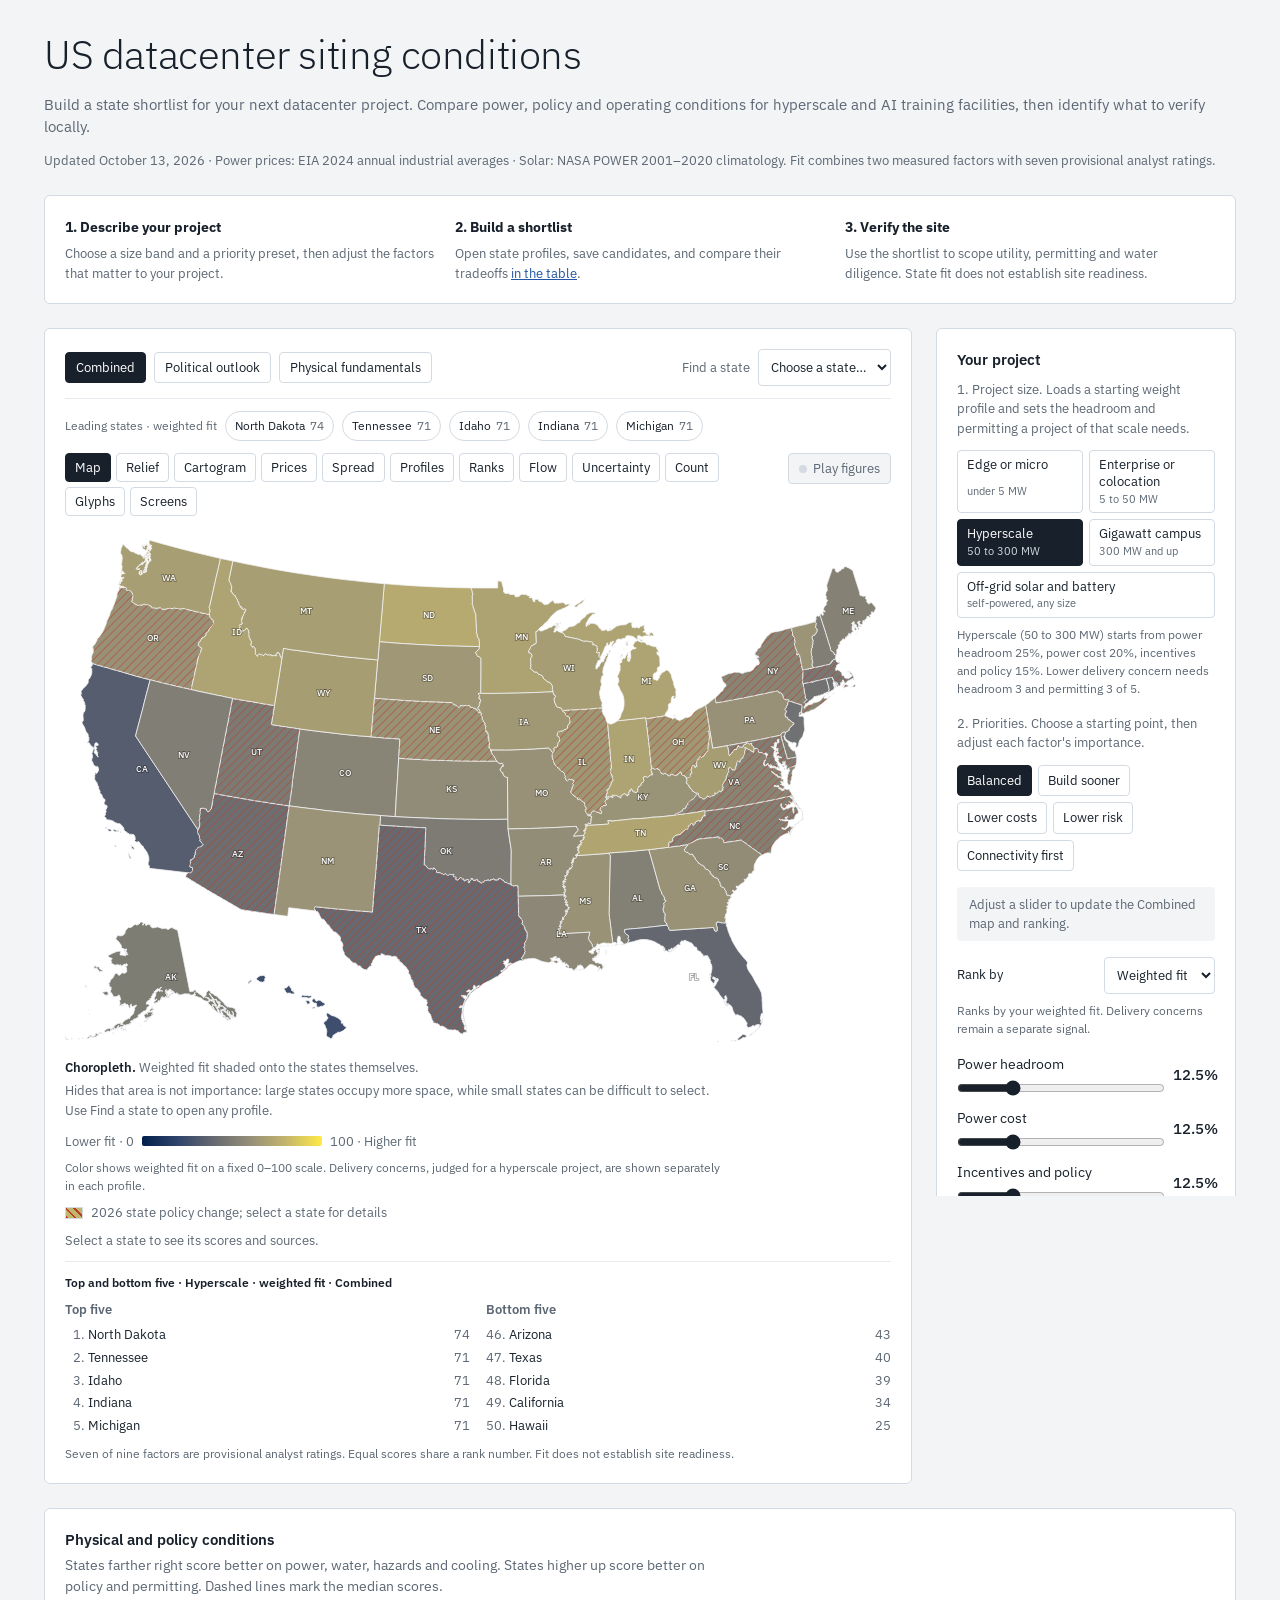
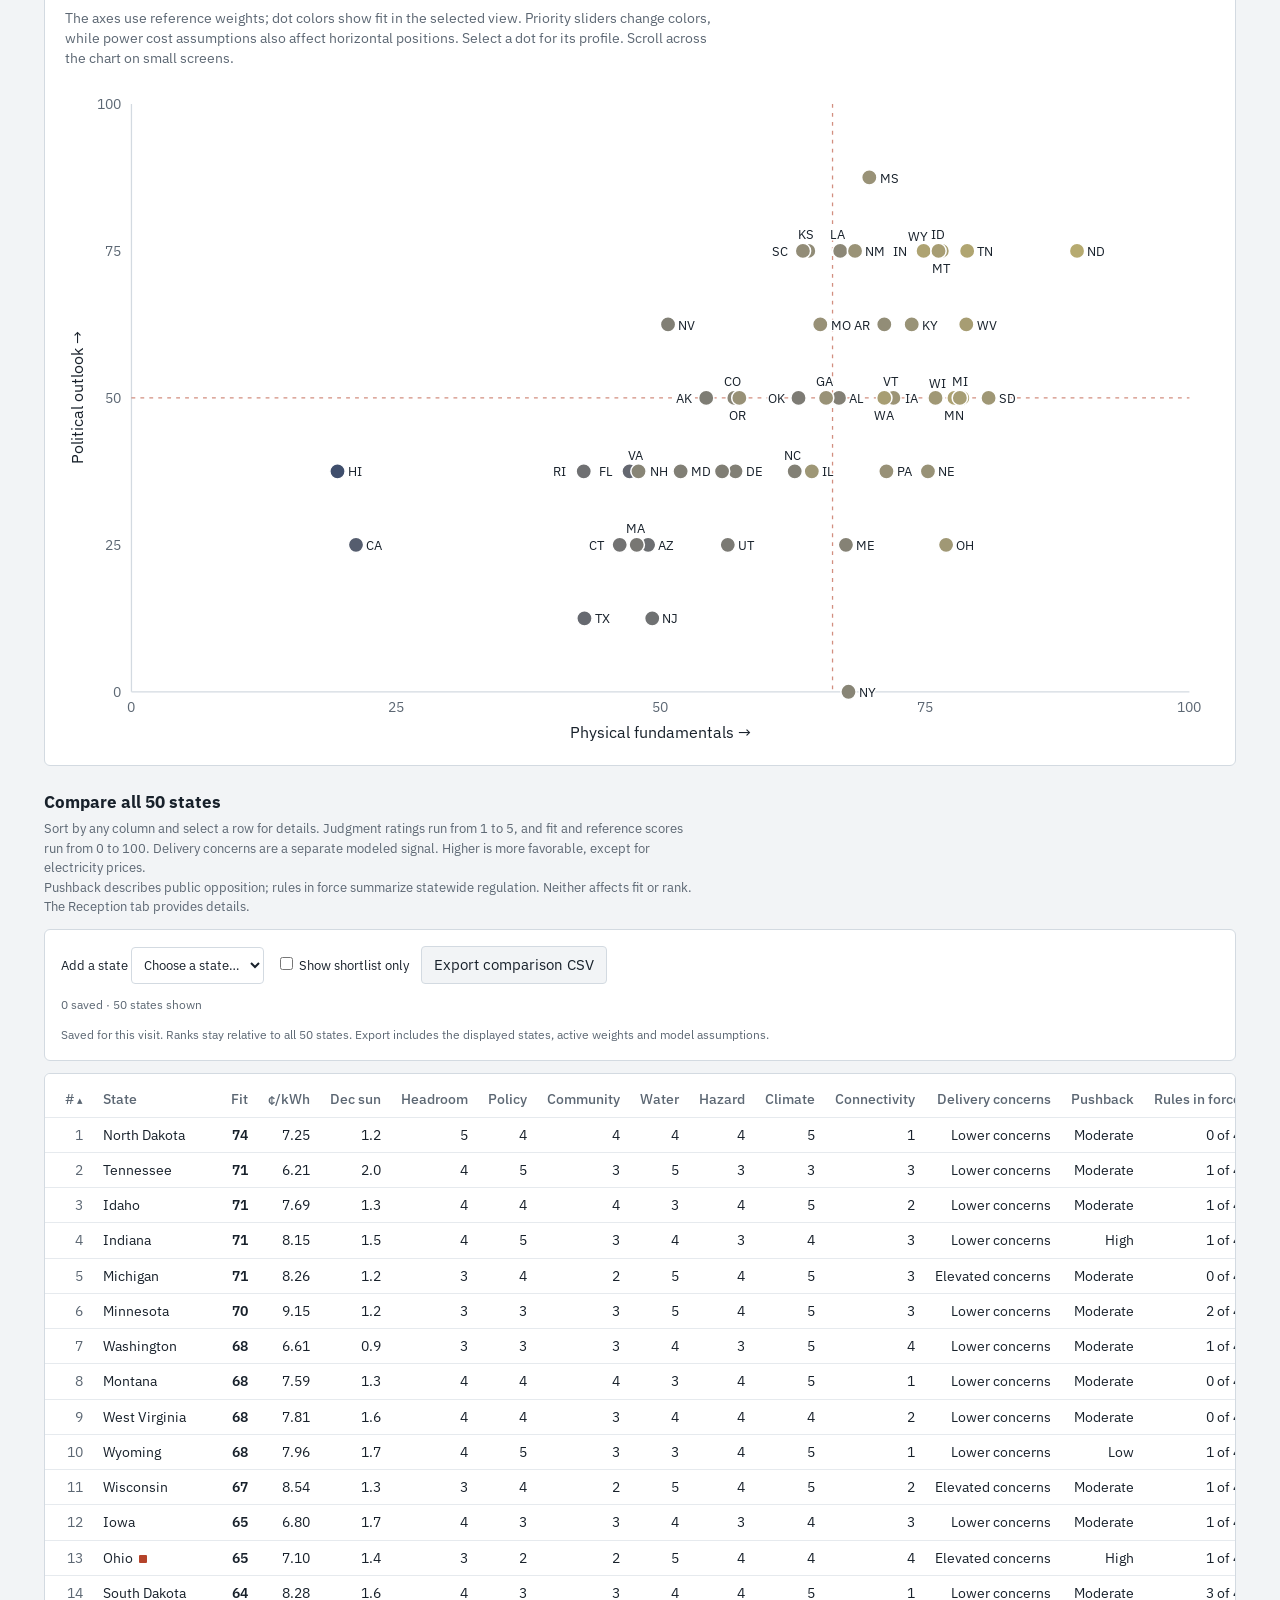
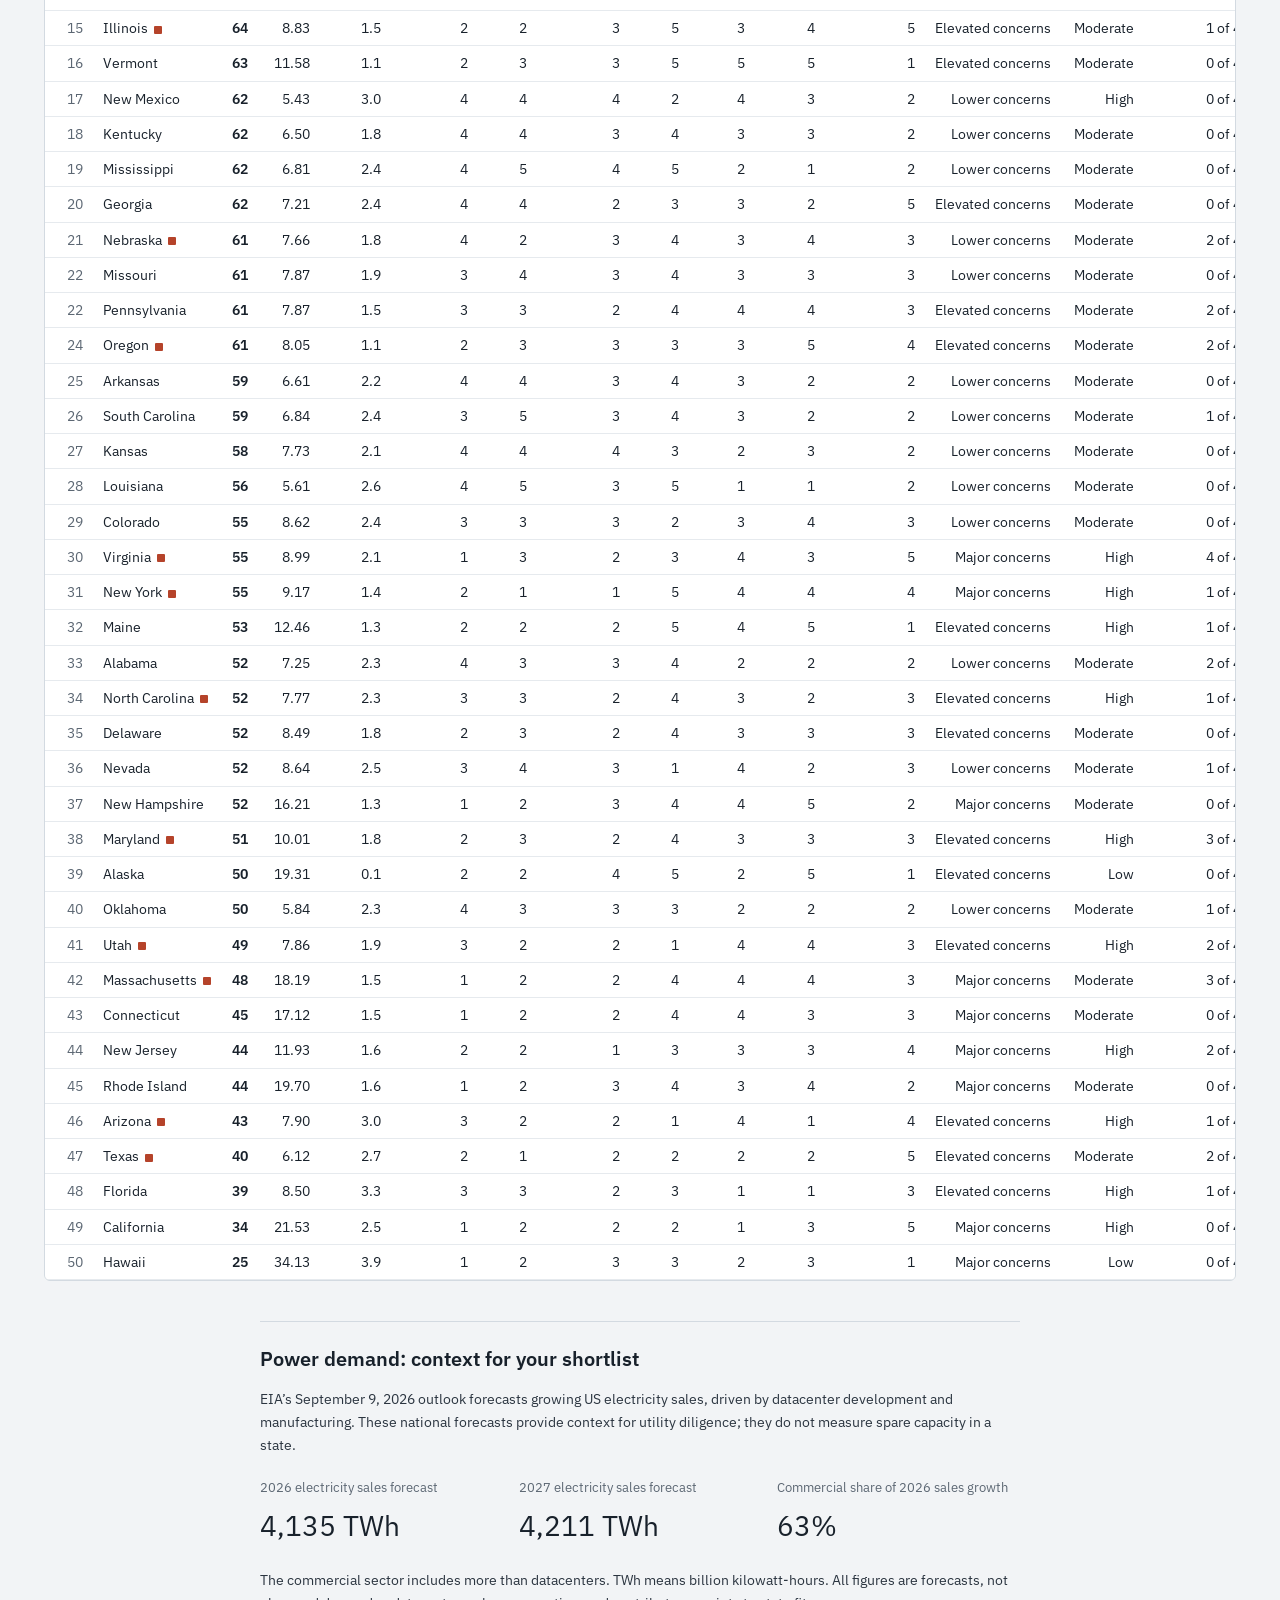
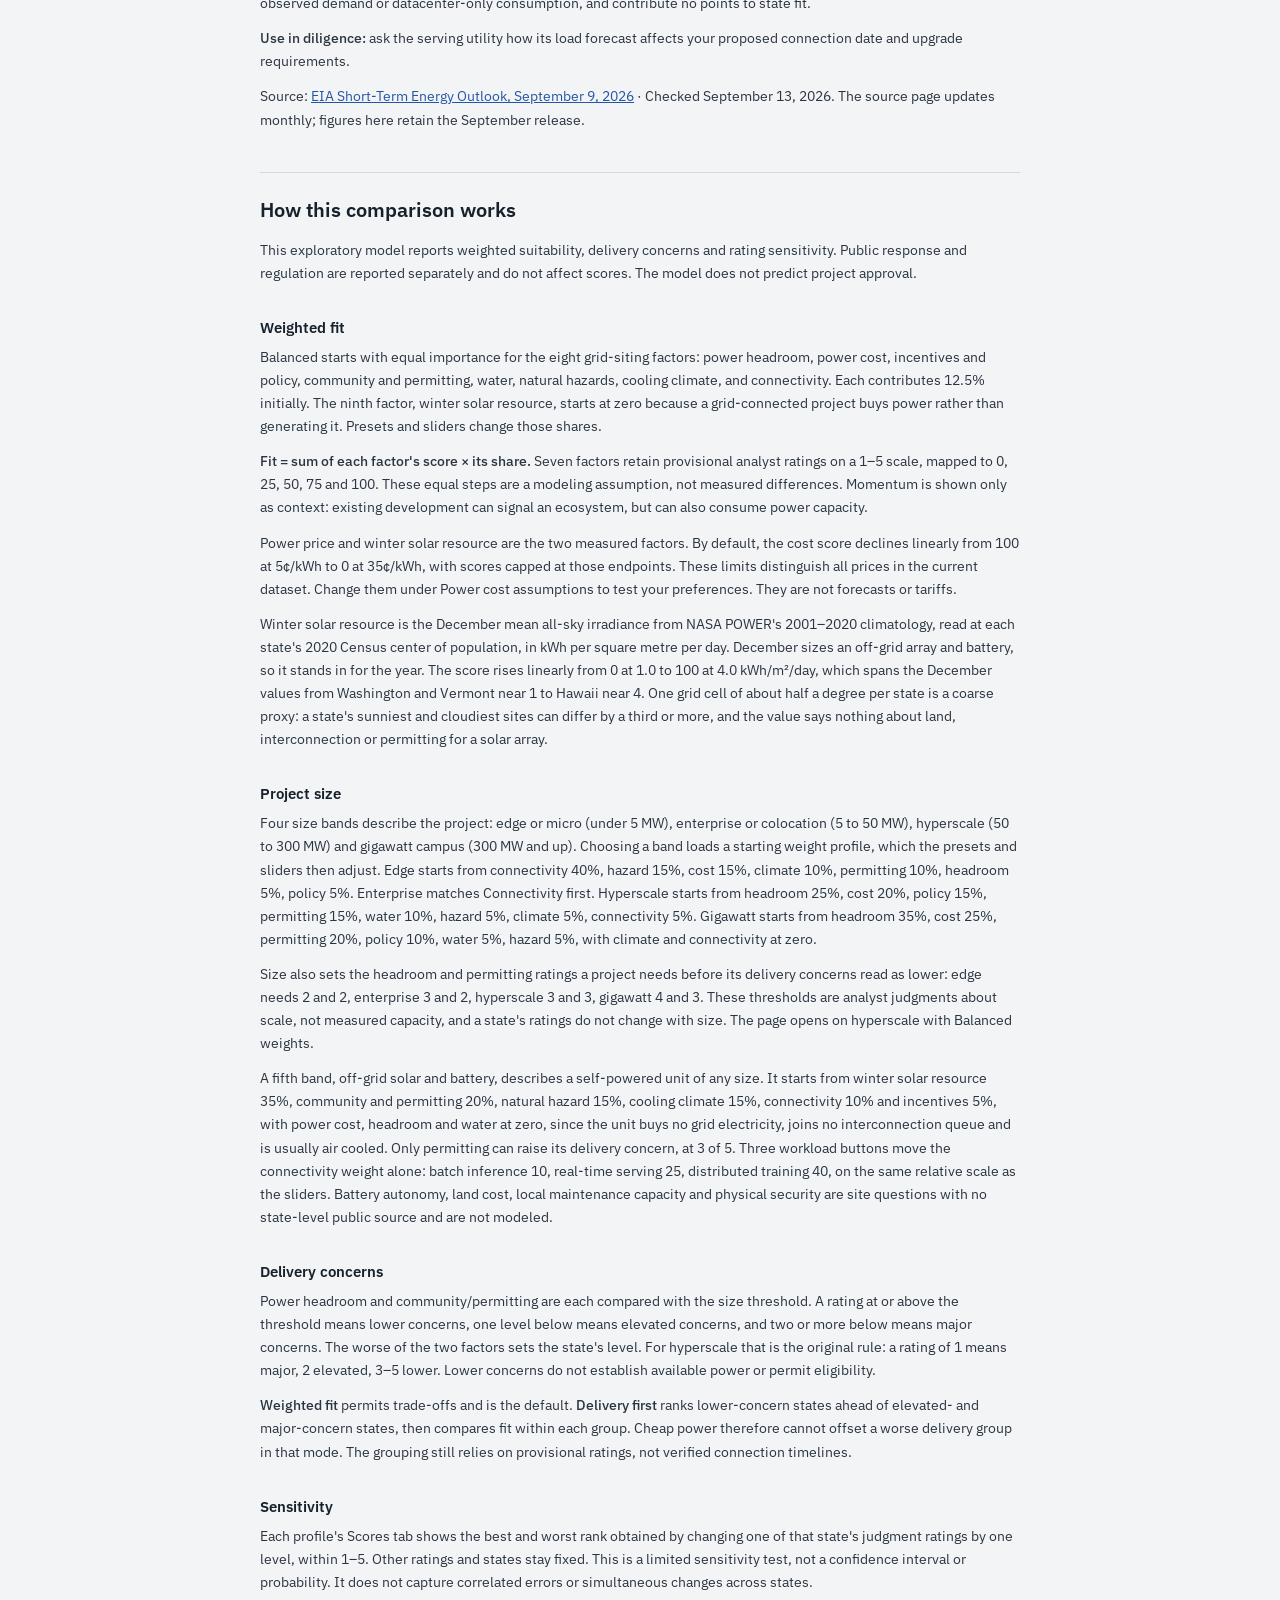
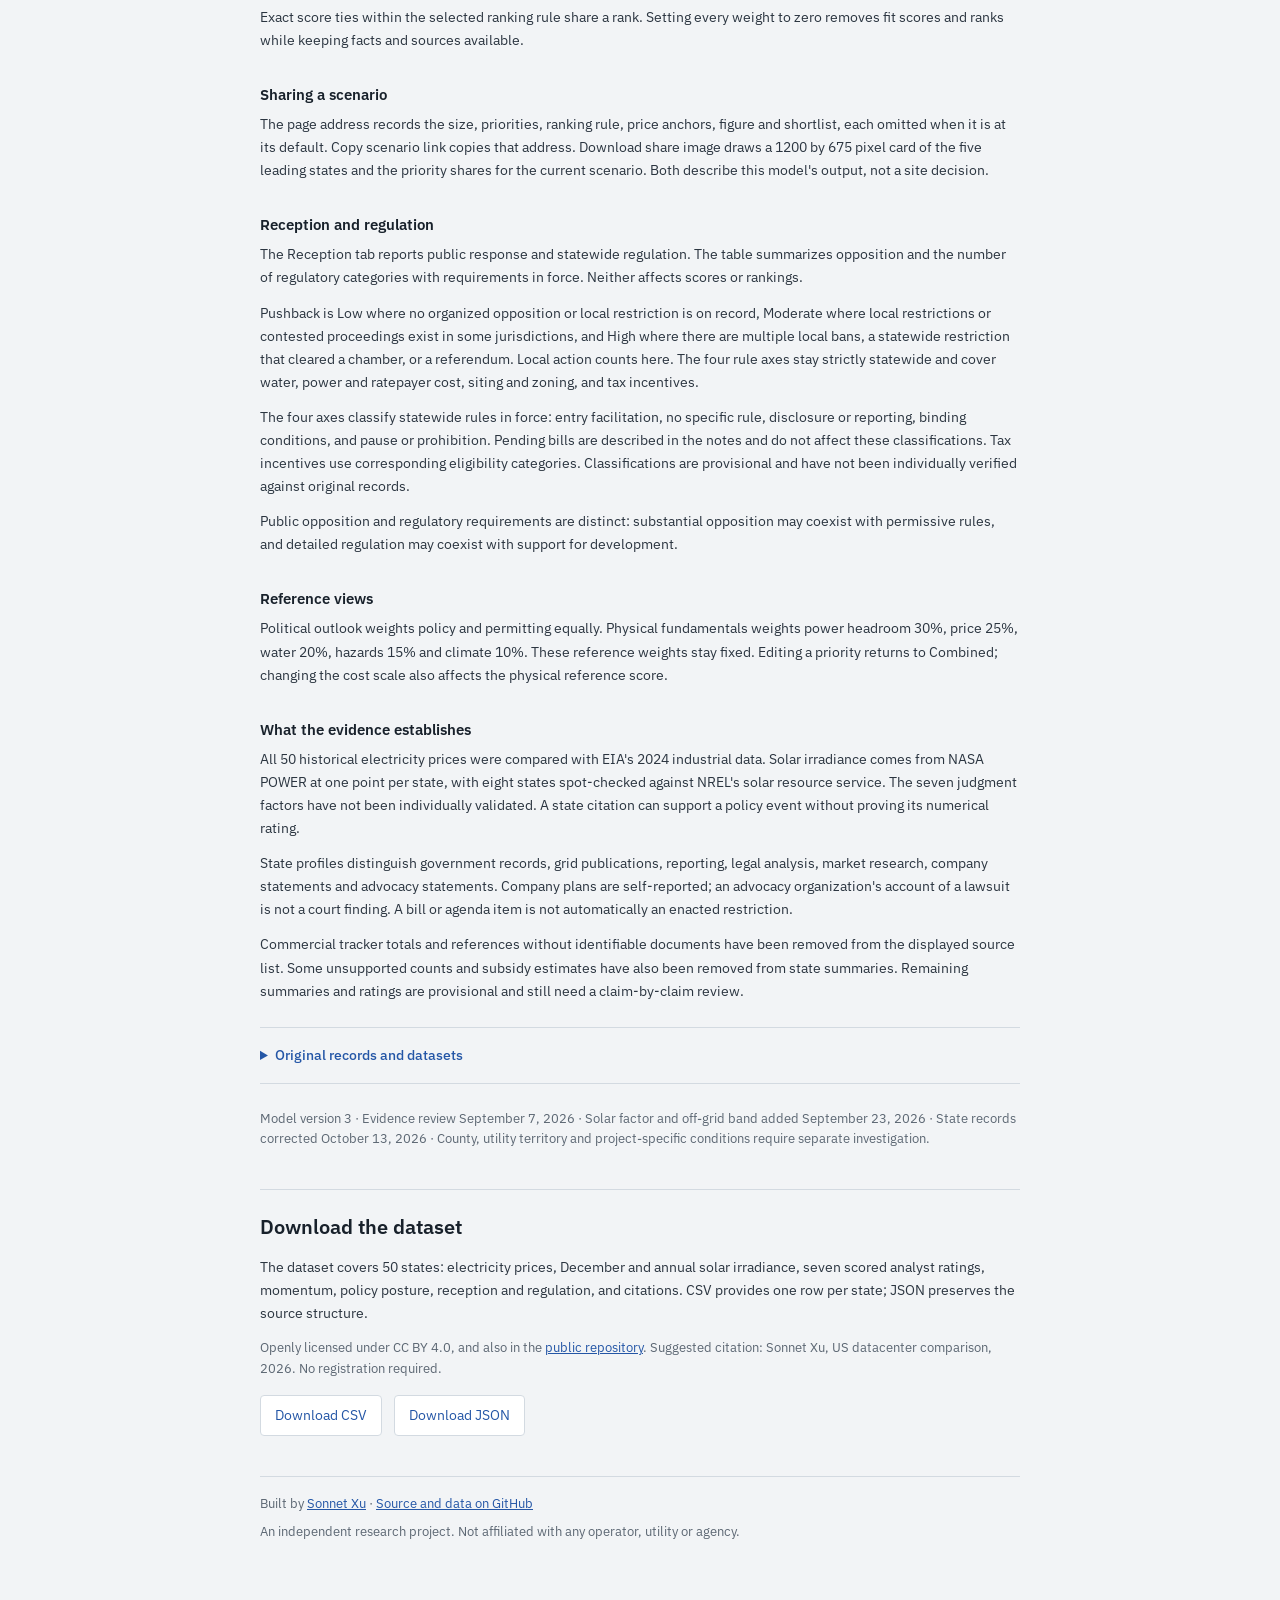
==== commit 2b1cac92: "Apply the election re-rating rules to the corrected records The rules registered before the election" ====
--- a/index.html
+++ b/index.html
@@ -565,7 +565,7 @@
 "sr": 2.3,
 "sy": 4.48,
 "pw": 4,
-"po": 4,
+"po": 3,
 "op": 3,
 "w": 4,
 "h": 2,
@@ -1086,7 +1086,7 @@
 "sr": 1.67,
 "sy": 4.09,
 "pw": 4,
-"po": 4,
+"po": 3,
 "op": 3,
 "w": 4,
 "h": 3,
@@ -1541,7 +1541,7 @@
 "sr": 1.8,
 "sy": 4.3,
 "pw": 4,
-"po": 4,
+"po": 2,
 "op": 3,
 "w": 4,
 "h": 3,
@@ -2264,8 +2264,8 @@
 "sr": 2.74,
 "sy": 4.81,
 "pw": 2,
-"po": 3,
-"op": 3,
+"po": 1,
+"op": 2,
 "w": 2,
 "h": 2,
 "c": 2,
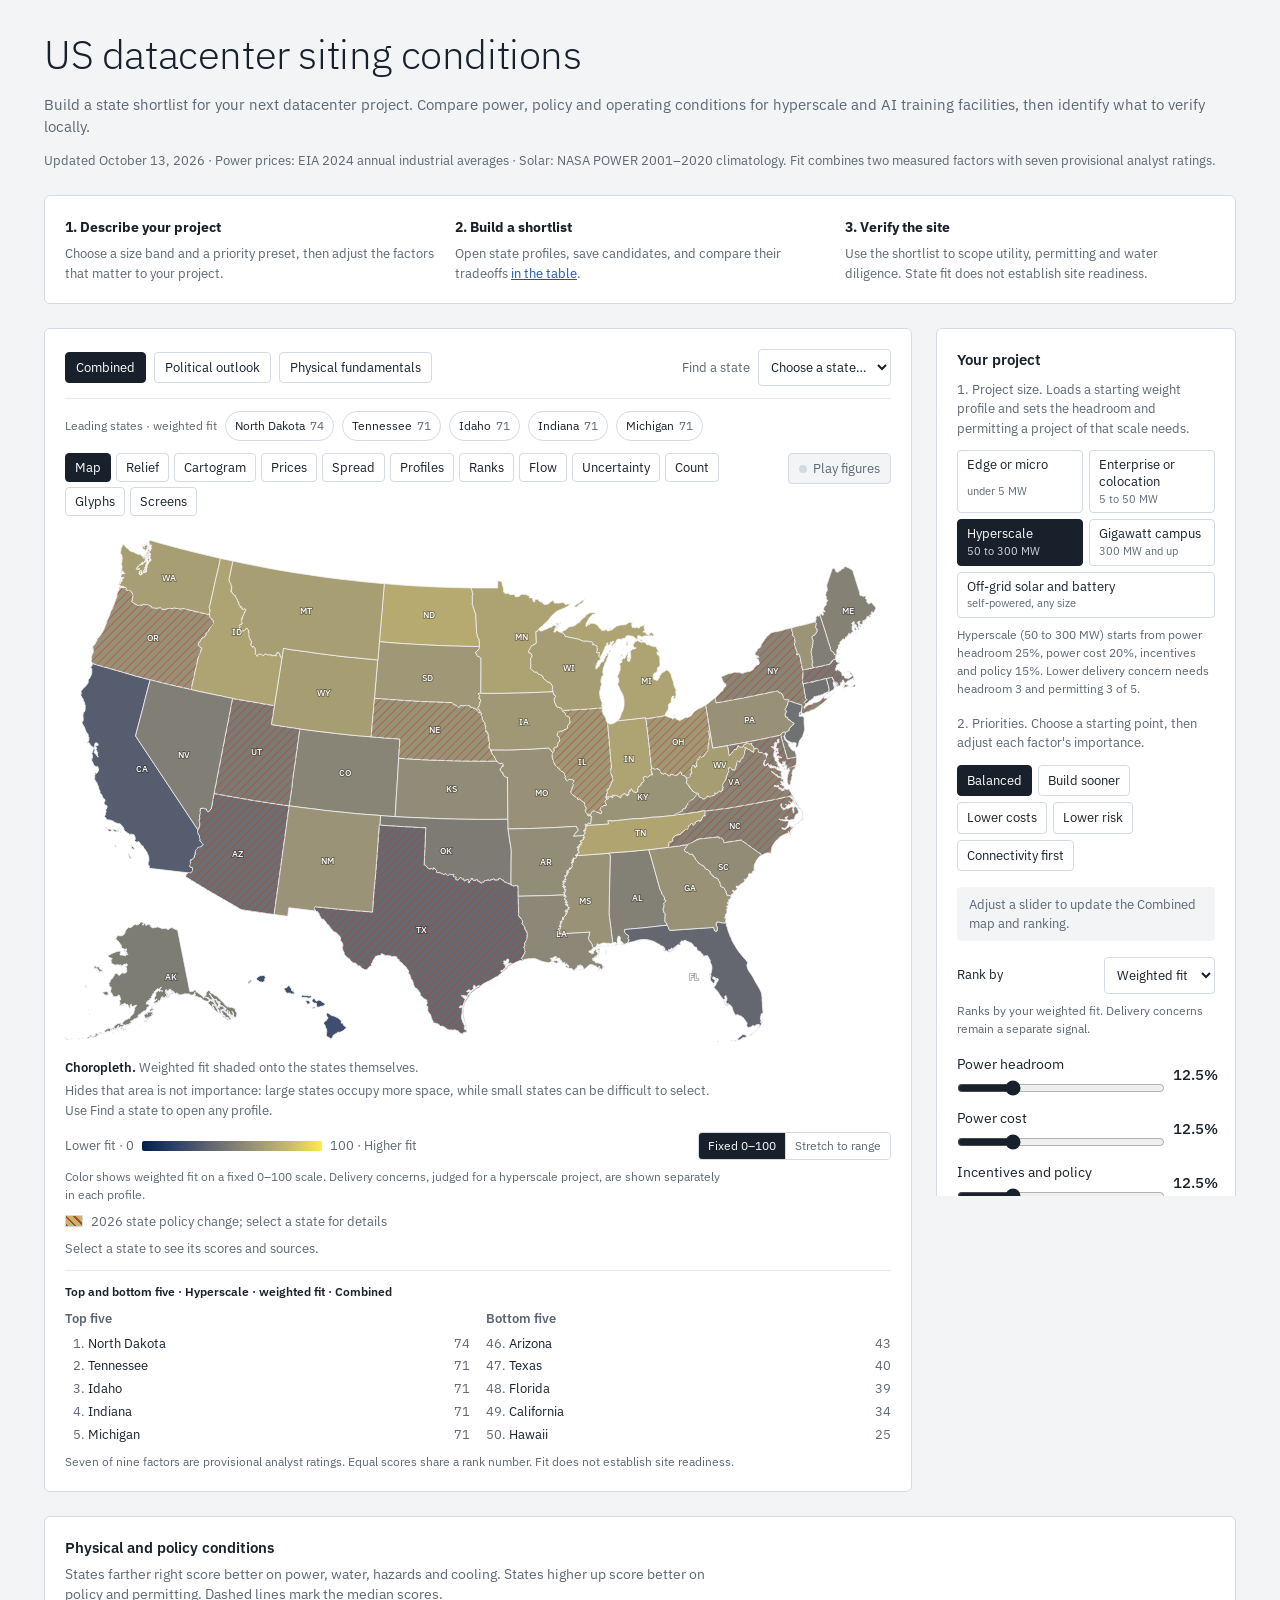
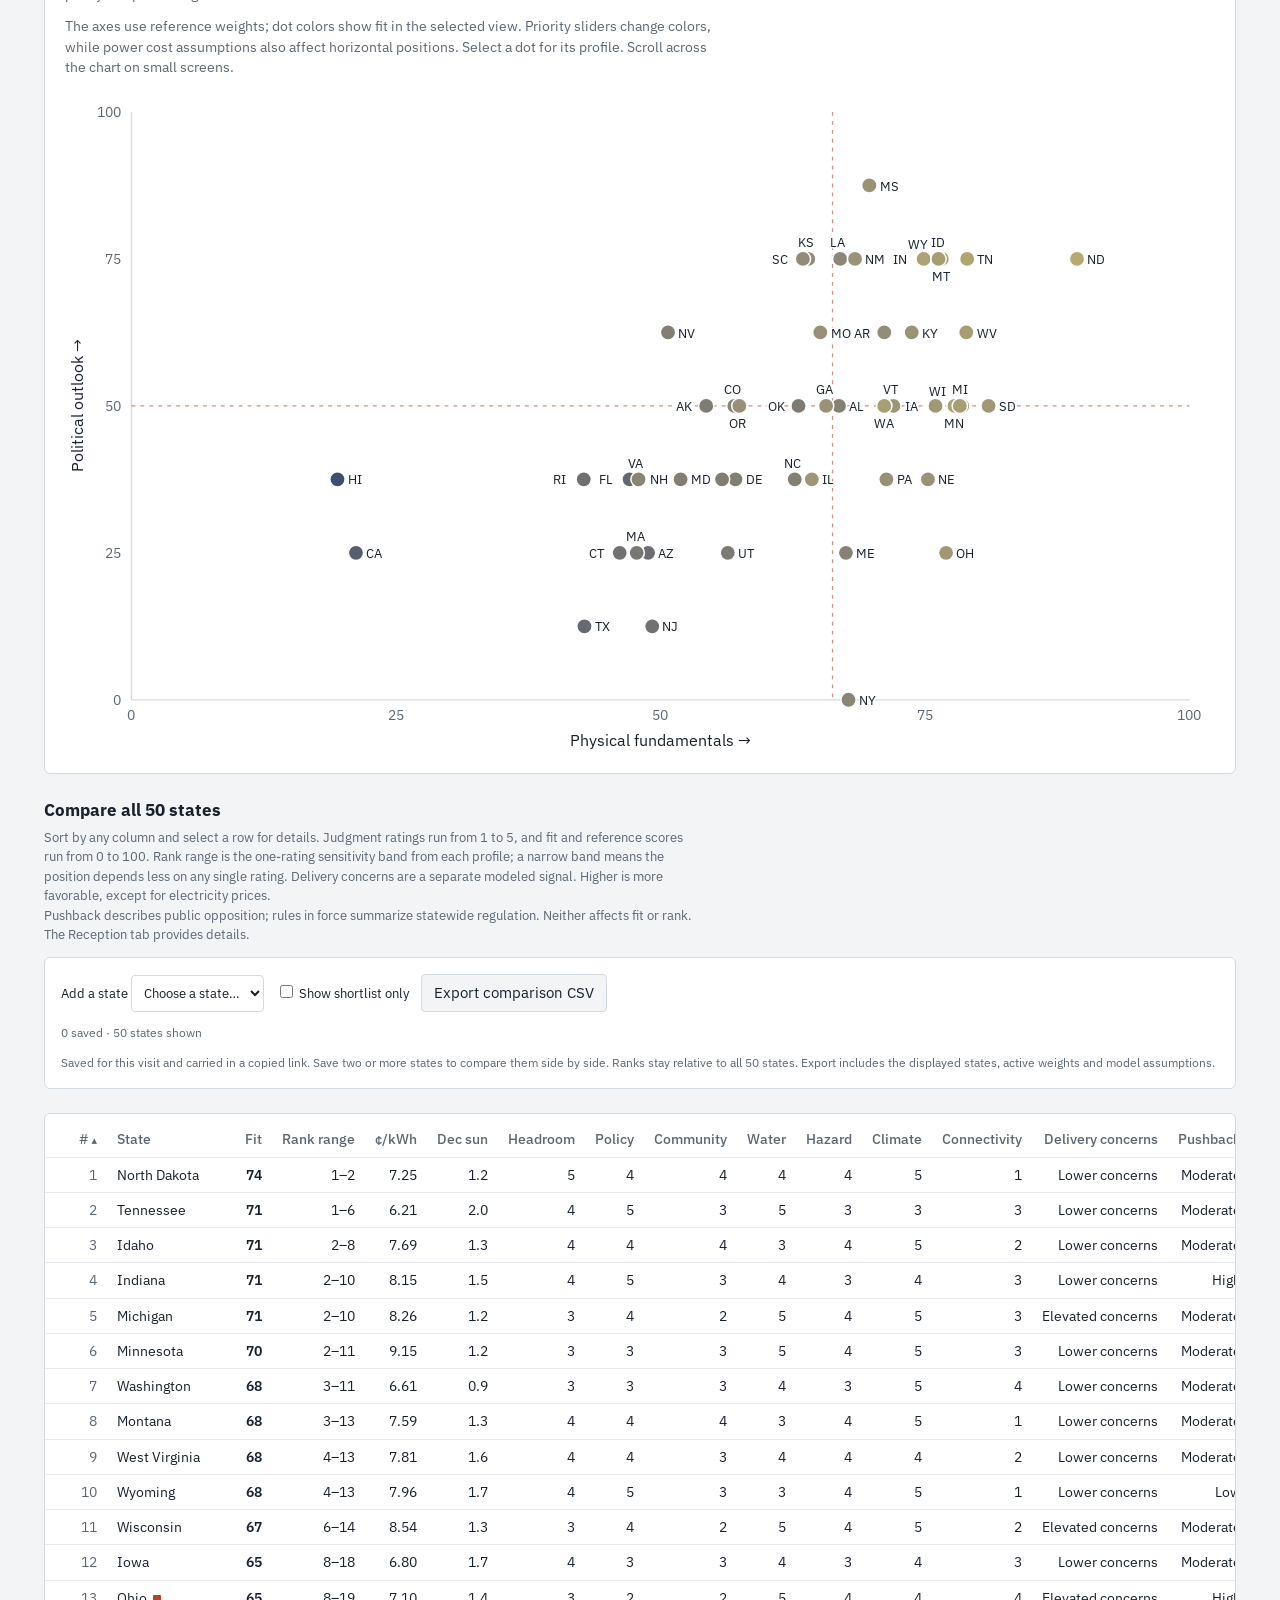
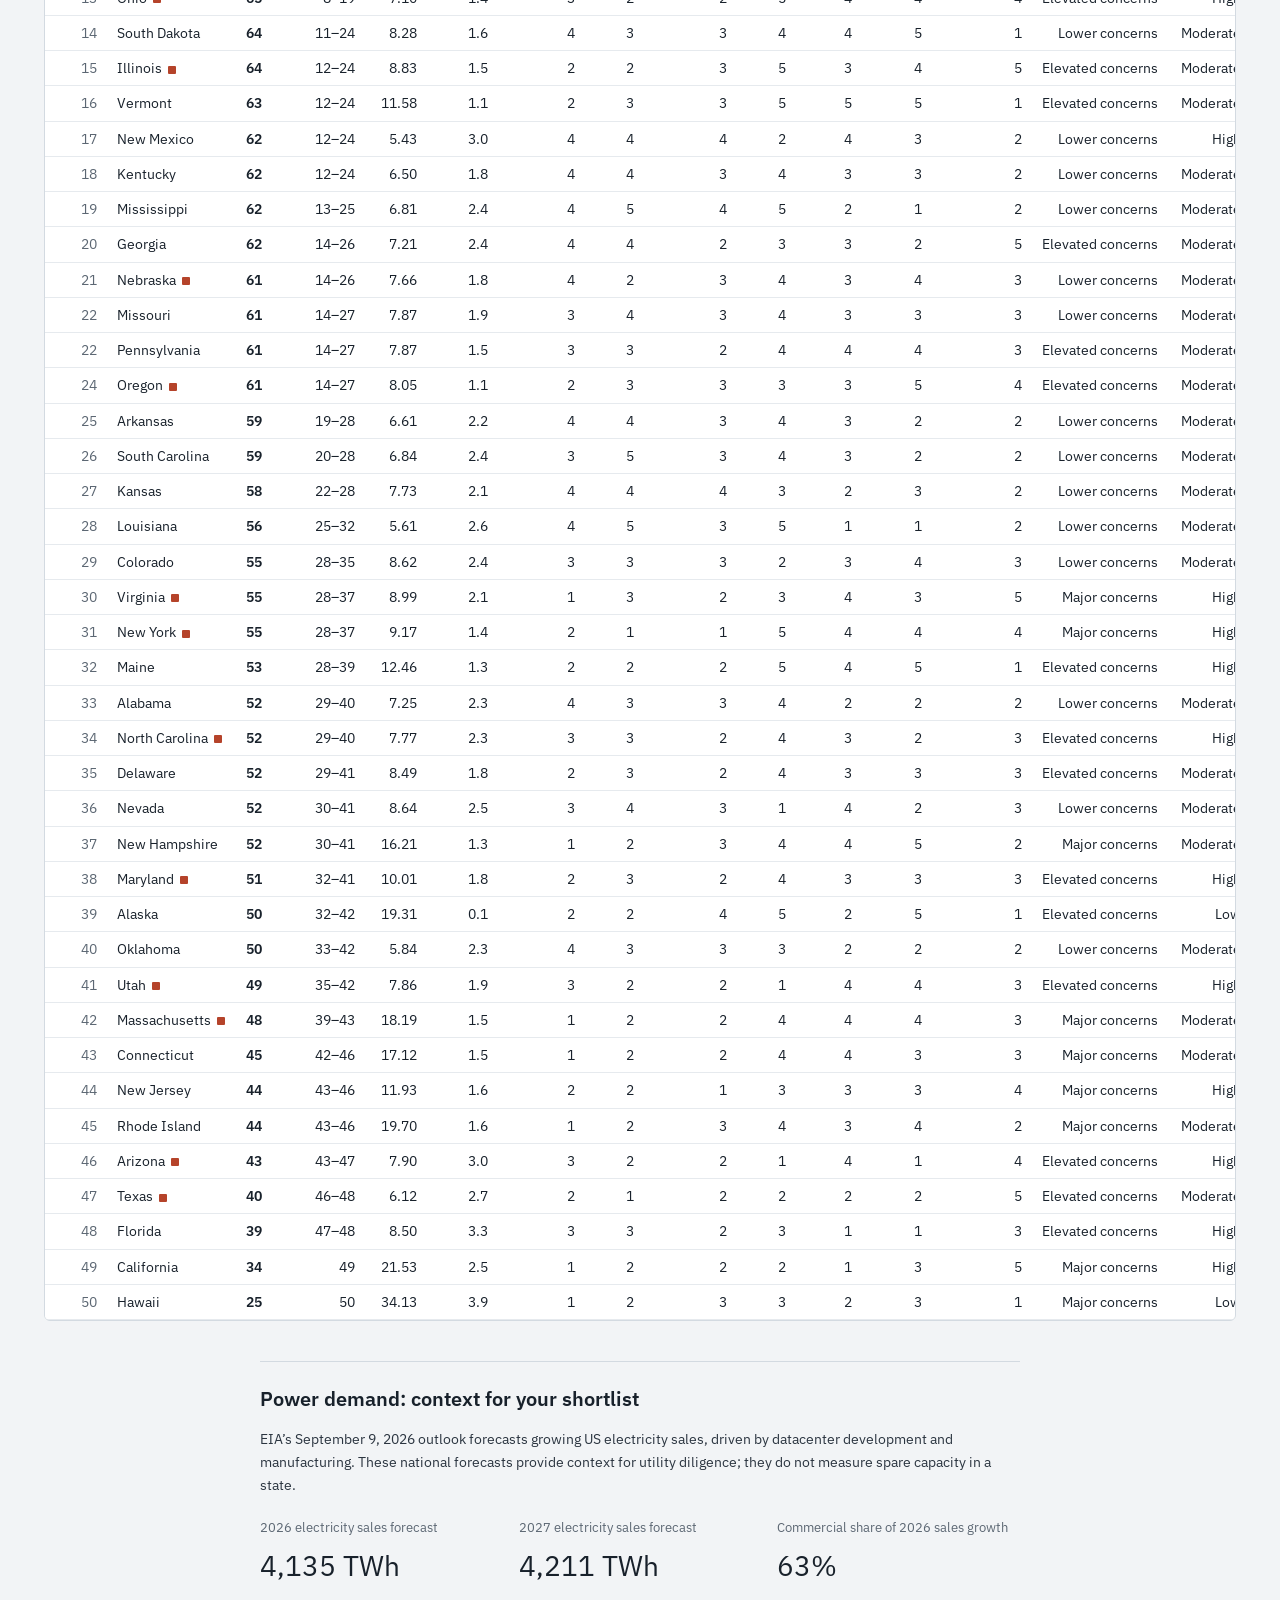
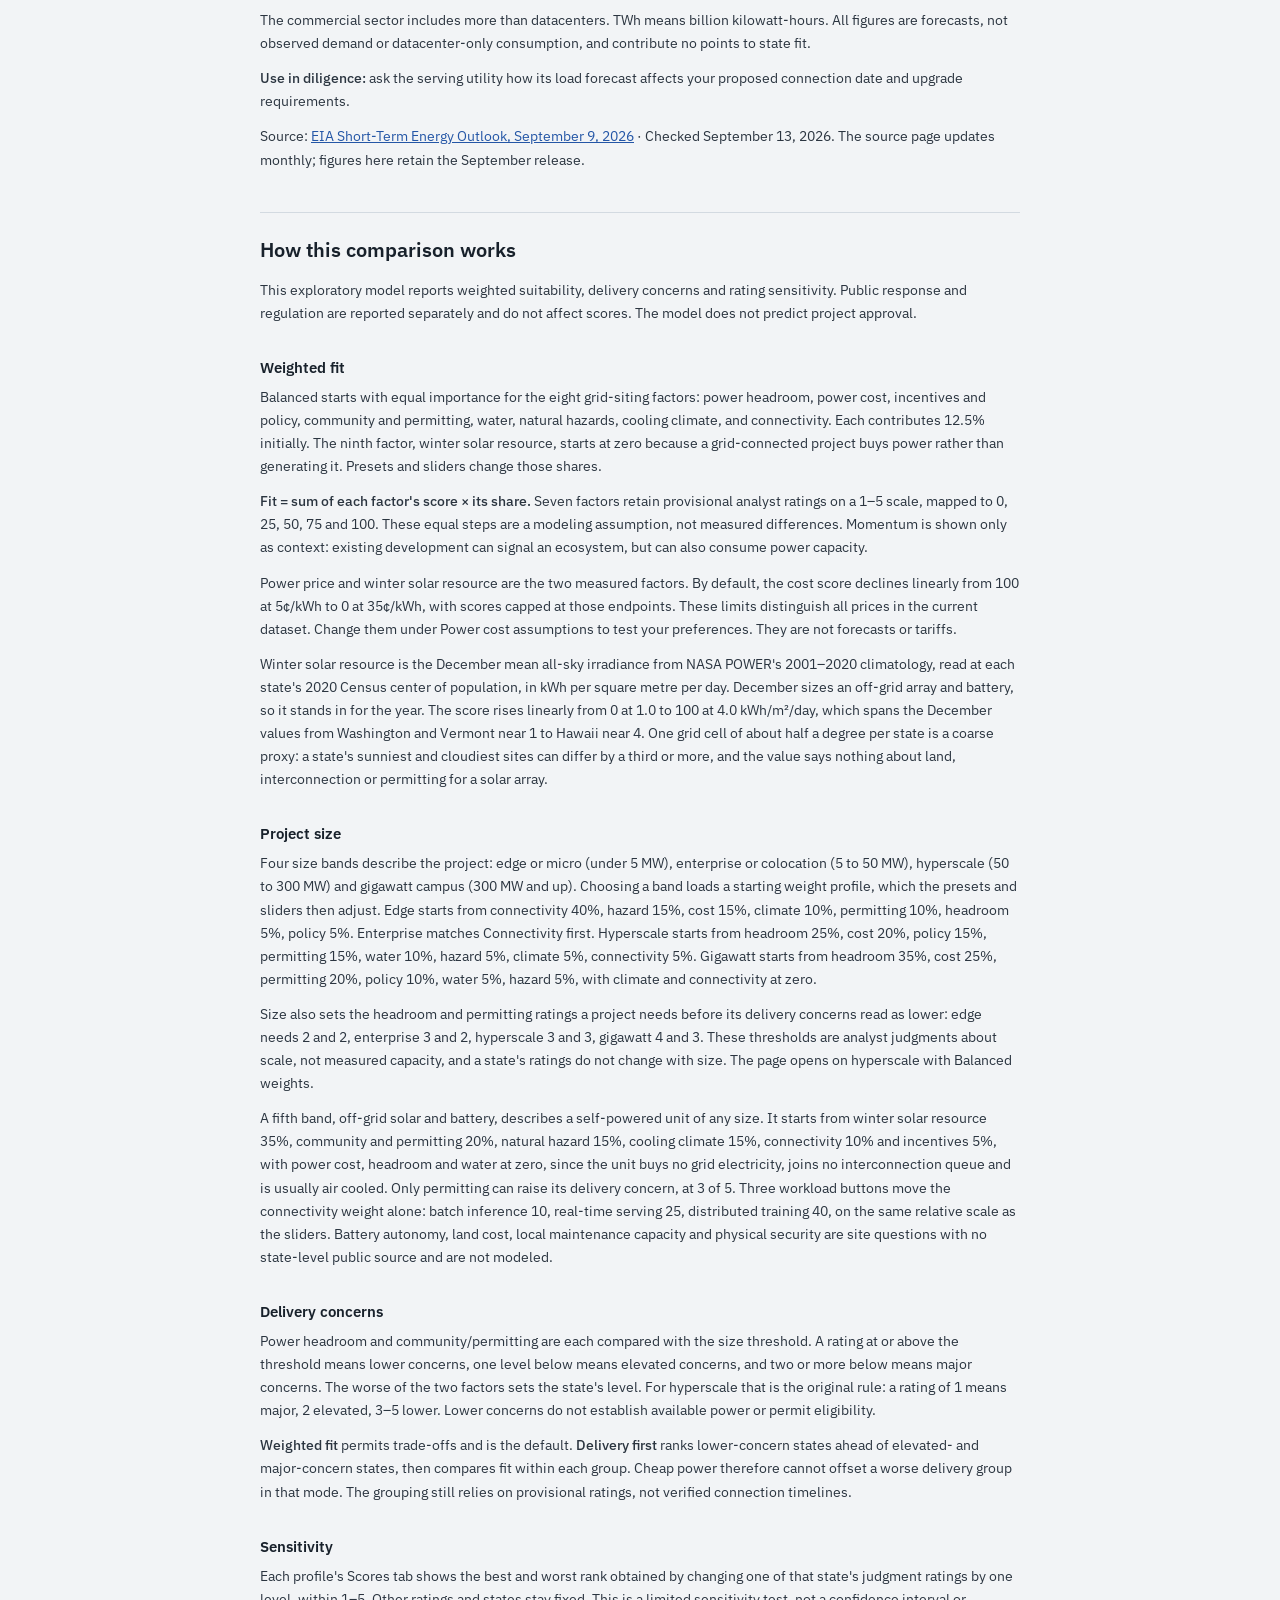
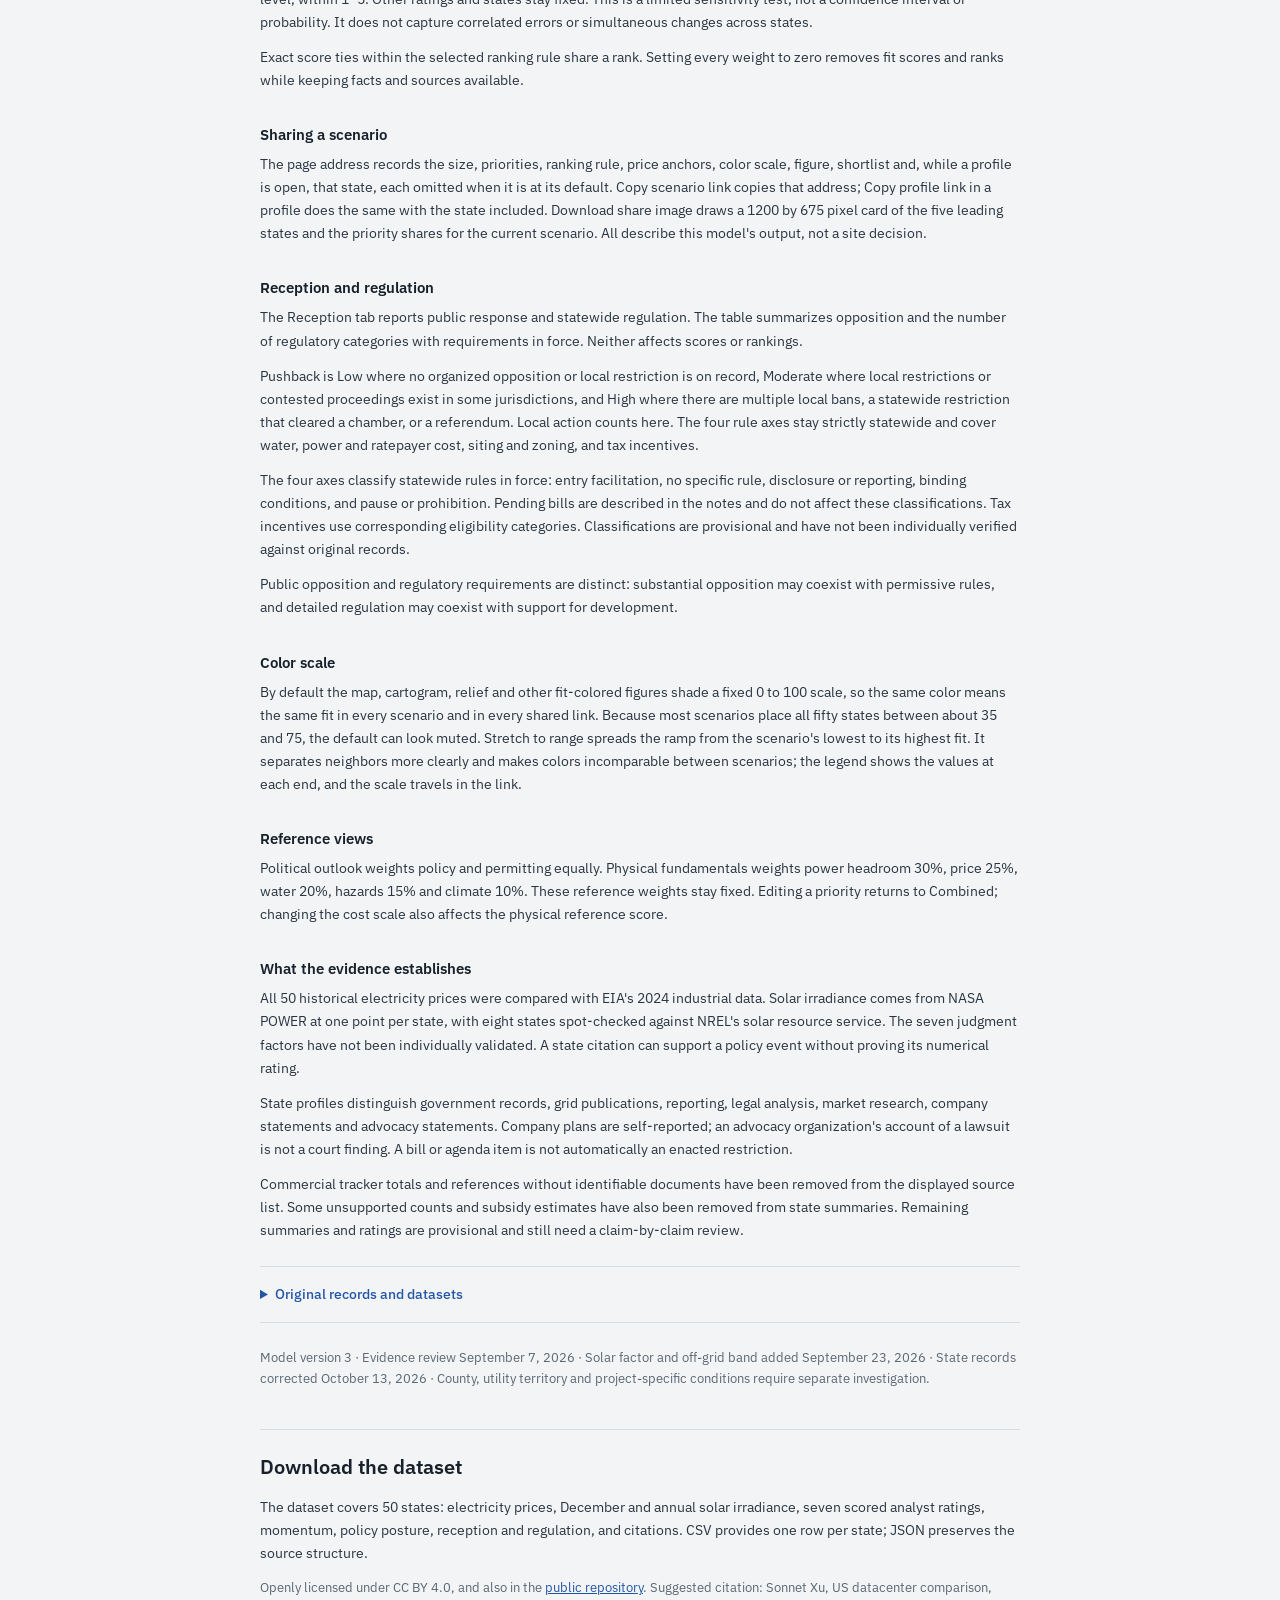
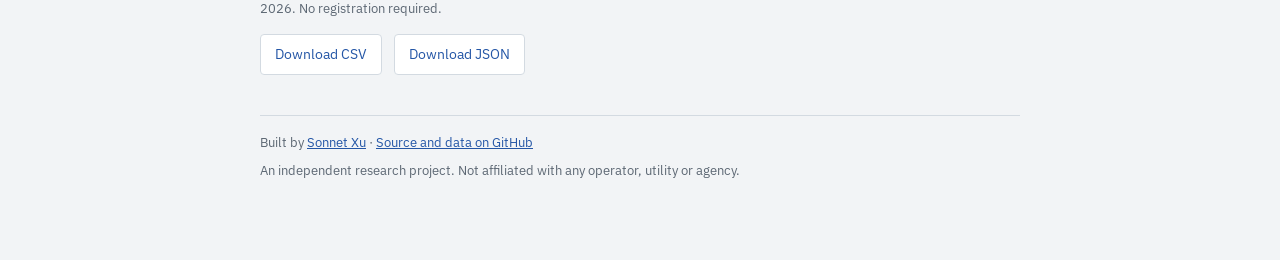
==== commit 4f60066b: "Version the social card URL so link previews refetch it X and other services cache link preview imag" ====
--- a/index.html
+++ b/index.html
@@ -3,6 +3,9 @@
 <head>
 <meta charset="utf-8">
 <meta name="viewport" content="width=device-width, initial-scale=1">
+<meta name="color-scheme" content="light dark">
+<meta name="theme-color" media="(prefers-color-scheme: light)" content="#F2F4F6">
+<meta name="theme-color" media="(prefers-color-scheme: dark)" content="#10151B">
 <title>US datacenter siting suitability, October 2026</title>
 <meta name="description" content="Compare hyperscale and AI datacenter siting conditions across 50 US states using one measured factor and seven provisional analyst ratings.">
 <link rel="canonical" href="https://sonnetx.github.io/datacenter-map/">
@@ -11,317 +14,440 @@
 <meta property="og:site_name" content="US datacenter siting suitability">
 <meta property="og:title" content="US datacenter siting conditions, 2026">
 <meta property="og:description" content="Compare 50 states using adjustable weights for power, policy, water and permitting. Ratings are provisional.">
-<meta property="og:image" content="https://sonnetx.github.io/datacenter-map/assets/social-card.png">
+<meta property="og:image" content="https://sonnetx.github.io/datacenter-map/assets/social-card.png?v=2026-10-13">
 <meta property="og:image:width" content="3200">
 <meta property="og:image:height" content="1800">
 <meta property="og:image:alt" content="Choropleth map of the 50 US states shaded by datacenter siting fit, with twelve states hatched to mark a 2026 policy change.">
 <meta name="twitter:card" content="summary_large_image">
 <meta name="twitter:title" content="US datacenter siting conditions, 2026">
 <meta name="twitter:description" content="Compare 50 states using adjustable weights for power, policy, water and permitting. Ratings are provisional.">
-<meta name="twitter:image" content="https://sonnetx.github.io/datacenter-map/assets/social-card.png">
+<meta name="twitter:image" content="https://sonnetx.github.io/datacenter-map/assets/social-card.png?v=2026-10-13">
 <meta name="twitter:image:alt" content="Choropleth map of the 50 US states shaded by datacenter siting fit, with twelve states hatched to mark a 2026 policy change.">
+<script type="application/ld+json">
+{
+  "@context": "https://schema.org",
+  "@type": "Dataset",
+  "name": "US datacenter siting conditions, 2026",
+  "description": "State-level records for the 50 US states: EIA 2024 industrial electricity prices, NASA POWER December and annual solar irradiance, seven provisional analyst ratings on siting factors, 2026 policy posture, public reception, statewide rules in force and citations.",
+  "url": "https://sonnetx.github.io/datacenter-map/",
+  "sameAs": "https://github.com/sonnetx/datacenter-map",
+  "license": "https://creativecommons.org/licenses/by/4.0/",
+  "isAccessibleForFree": true,
+  "creator": {"@type": "Person", "name": "Sonnet Xu", "url": "https://sonnetx.github.io/"},
+  "temporalCoverage": "2024/2026",
+  "spatialCoverage": {"@type": "Place", "name": "United States"},
+  "keywords": ["datacenter", "data center", "siting", "electricity prices", "solar irradiance", "state policy", "United States"],
+  "distribution": [
+    {"@type": "DataDownload", "encodingFormat": "application/json", "contentUrl": "https://github.com/sonnetx/datacenter-map/blob/main/data/states.json"},
+    {"@type": "DataDownload", "encodingFormat": "text/csv", "contentUrl": "https://sonnetx.github.io/datacenter-map/#dataset"}
+  ]
+}
+</script>
 <link rel="preconnect" href="https://fonts.googleapis.com">
 <link href="https://fonts.googleapis.com/css2?family=IBM+Plex+Sans:wght@300;400;500;600&display=swap" rel="stylesheet">
 <style>
+:root{
+  color-scheme:light;
+  --bg:#F2F4F6; --panel:#FFFFFF; --ink:#18212B; --muted:#5C6773; --rule:#D3DAE1; --rule-soft:#E6EAEE;
+  --warn:#B5432A; --focus:#2456A6;
+  --prose:#2B3540;          /* long-form reading text, a step softer than ink */
+  --hover:#F6F8FA; --select:#EEF2F6;
+  --wall:#B9C2CB; --edge:#9FAAB5; --quiet:#C0C8D0; --sand-ink:#7A6E42;   /* figure strokes and walls */
+  --shade:#18212B;          /* dialog backdrop and drawer shadow base */
+  --c0:#00204C; --c1:#31446B; --c2:#666970; --c3:#958F78; --c4:#C4B56C; --c5:#FFEA46;
+  /* shared spacing and text measure */
+  --s1:4px; --s2:8px; --s3:12px; --s4:16px; --s5:20px; --s6:24px; --s8:32px; --s10:40px;
+  --pad-y:20px; --pad-x:20px;   /* shared card inset */
+  --measure:660px;              /* reading width for detailed explanations */
+}
+/* Dark scheme follows the operating system. Only the neutrals move: the fit
+   ramp, the hatch red and the sand tones are data colors and stay put. */
+@media (prefers-color-scheme:dark){
   :root{
-    --bg:#F2F4F6; --panel:#FFFFFF; --ink:#18212B; --muted:#5C6773; --rule:#D3DAE1; --rule-soft:#E6EAEE;
-    --warn:#B5432A; --focus:#2456A6;
-    --c0:#00204C; --c1:#31446B; --c2:#666970; --c3:#958F78; --c4:#C4B56C; --c5:#FFEA46;
-    /* shared spacing and text measure */
-    --s1:4px; --s2:8px; --s3:12px; --s4:16px; --s5:20px; --s6:24px; --s8:32px; --s10:40px;
-    --pad-y:20px; --pad-x:20px;   /* shared card inset */
-    --measure:660px;              /* reading width for detailed explanations */
+    color-scheme:dark;
+    --bg:#10151B; --panel:#181F27; --ink:#E8ECF0; --muted:#98A4B0; --rule:#2E3947; --rule-soft:#232C37;
+    --warn:#E0785C; --focus:#8AB0F0;
+    --prose:#CBD3DB;
+    --hover:#1E2731; --select:#243040;
+    --wall:#3A4652; --edge:#5B6975; --quiet:#3E4A57; --sand-ink:#D9C97B;
+    --shade:#000000;
   }
-  *{box-sizing:border-box}
-  html,body{margin:0;background:var(--bg);color:var(--ink);font-family:"IBM Plex Sans",system-ui,-apple-system,"Segoe UI",Roboto,sans-serif;font-size:15px;line-height:1.5}
-  a{color:var(--focus)}
-  button{font:inherit}
-  summary{cursor:pointer}
-  summary:focus-visible{outline:2px solid var(--focus);outline-offset:4px}
-  .wrap{max-width:1240px;margin:0 auto;padding:var(--s8) var(--s6) 56px}
-  header h1{font-weight:300;font-size:clamp(28px,3.6vw,40px);line-height:1.14;letter-spacing:-0.01em;margin:0 0 var(--s4)}
-  header p.lede{margin:0;color:var(--muted)}
-  header .asof{margin-top:var(--s3);font-size:13px;line-height:1.55;color:var(--muted)}
-  .grid{display:grid;grid-template-columns:minmax(0,1fr) 300px;gap:var(--s6);margin-top:var(--s6);align-items:start}
-  .grid>.col{min-width:0}
-  .grid>aside{position:sticky;top:var(--s4);max-height:calc(100dvh - 32px);overflow-y:auto}
-  @media (max-width:900px){.grid{grid-template-columns:1fr;gap:var(--s3)}.grid>aside{order:-1;position:static;max-height:none}}
-  .mapcard{background:var(--panel);border:1px solid var(--rule);border-radius:6px;padding:var(--pad-y) var(--pad-x);position:relative}
-  svg.map{width:100%;height:auto;max-height:64vh;display:block}
-  .map-tools{display:flex;align-items:center;justify-content:space-between;gap:var(--s3);flex-wrap:wrap;margin-bottom:var(--s3)}
-  .map-tools .lens{margin:0}
-  .state-picker{display:flex;align-items:center;gap:var(--s2);font-size:13px;color:var(--muted)}
-  select{font:inherit;color:var(--ink);background:var(--panel);border:1px solid var(--rule);border-radius:4px;padding:8px;max-width:100%}
-  .candidates{display:flex;align-items:center;flex-wrap:wrap;gap:var(--s2);padding:var(--s3) 0;border-top:1px solid var(--rule-soft);font-size:12px;color:var(--muted)}
-  .candidate{font:inherit;border:1px solid var(--rule);background:var(--panel);border-radius:20px;padding:5px 9px;color:var(--ink);cursor:pointer}
-  .candidate[aria-pressed="true"]{border-color:var(--focus);background:#EEF2F6}
-  .candidate span{color:var(--muted);margin-left:5px;font-variant-numeric:tabular-nums}
-  button:focus-visible,select:focus-visible{outline:2px solid var(--focus);outline-offset:3px}
-  .state{stroke:#F2F4F6;stroke-width:0.9;cursor:pointer;transition:opacity .12s}
-  .state:hover,.state.selected{stroke:var(--ink);stroke-width:1.6}
-  .state:focus{outline:none;stroke:var(--focus);stroke-width:2}
-  .dim .state:not(.selected):not(:hover){opacity:.55}
-  .hatch{pointer-events:none}
-  .lens{display:flex;gap:var(--s2);flex-wrap:wrap;margin:0 0 var(--s3)}
-  .lens button{border:1px solid var(--rule);background:#fff;border-radius:4px;padding:5px 10px;font-size:13px;cursor:pointer;color:var(--ink)}
-  .lens button[aria-pressed="true"]{background:var(--ink);color:#fff;border-color:var(--ink)}
-  .lens button:focus-visible{outline:2px solid var(--focus);outline-offset:2px}
-  .scatter{background:var(--panel);border:1px solid var(--rule);border-radius:6px;padding:var(--pad-y) var(--pad-x);margin-top:var(--s6)}
-  .scatter h2{font-weight:600;font-size:15px;margin:0 0 var(--s1)}
-  .scatter p{margin:0 0 var(--s3);font-size:13.5px;color:var(--muted);max-width:var(--measure)}
-  .scatter svg{width:100%;height:auto;display:block}
-  .scatter .dot{cursor:pointer}
-  .scatter .dot:hover circle,.scatter .dot.selected circle{stroke:var(--ink);stroke-width:2}
-  .legend{display:grid;gap:var(--s2);margin:var(--s3) 0 0;font-size:13px;color:var(--muted)}
-  .legend .lgnote{font-size:12px;max-width:var(--measure)}
-  .ramp{width:180px;min-width:60px;height:10px;border-radius:2px;background:linear-gradient(90deg,var(--c0),var(--c1),var(--c2),var(--c3),var(--c4),var(--c5))}
-  .legend .key{display:flex;align-items:center;gap:8px}
-  .swatch{width:18px;height:12px;flex:none;border:1px solid var(--rule);background:#C4B56C repeating-linear-gradient(45deg,#B5432A 0 1.5px,transparent 1.5px 6px)}
-  .tip{position:absolute;pointer-events:none;background:var(--ink);color:#fff;padding:8px 10px;border-radius:4px;font-size:13px;line-height:1.35;max-width:240px;display:none;z-index:5}
-  .tip b{font-weight:600}
-  .tip .sc{font-size:20px;font-weight:300;display:block;margin:2px 0 2px}
-  .tip .small{opacity:.8}
-  aside .card{background:var(--panel);border:1px solid var(--rule);border-radius:6px;padding:var(--pad-y) var(--pad-x)}
-  aside h2{font-size:15px;font-weight:600;margin:0;display:inline}
-  /* on desktop the panel is always open and the summary is just a heading */
-  #wpanel>summary{list-style:none;cursor:default}
-  #wpanel>summary::-webkit-details-marker{display:none}
-  @media (max-width:900px){
-    #wpanel>summary{cursor:pointer;display:flex;justify-content:space-between;align-items:center;gap:var(--s2)}
-    #wpanel>summary::after{content:"Show";font-size:13px;color:var(--focus)}
-    #wpanel[open]>summary::after{content:"Hide"}
-    #wpanel>summary:focus-visible{outline:2px solid var(--focus);outline-offset:2px}
-  }
-  aside p.hint{margin:var(--s2) 0 var(--s3);font-size:13px;color:var(--muted)}
-  .view-note{margin:0 0 var(--s4);padding:var(--s2) var(--s3);background:var(--bg);border-radius:4px;font-size:12.5px;color:var(--muted)}
-  .presets{display:flex;gap:6px;flex-wrap:wrap;margin-bottom:var(--s4)}
-  .presets button{border:1px solid var(--rule);background:#fff;border-radius:4px;padding:5px 9px;font-size:13px;cursor:pointer;color:var(--ink)}
-  .presets button[aria-pressed="true"]{background:var(--ink);color:#fff;border-color:var(--ink)}
-  .presets button:focus-visible{outline:2px solid var(--focus);outline-offset:2px}
-  /* Project size: one of four bands. Each button carries its MW range so the
-     band reads as a scale, not a brand of customer. */
-  .sizes{display:grid;grid-template-columns:1fr 1fr;gap:6px;margin-bottom:var(--s2)}
-  .sizes button{border:1px solid var(--rule);background:#fff;border-radius:4px;padding:6px 9px;font-size:13px;line-height:1.3;cursor:pointer;color:var(--ink);text-align:left;display:grid;gap:1px;min-width:0}
-  .sizes button small{font-size:11px;color:var(--muted)}
-  .sizes button[aria-pressed="true"]{background:var(--ink);color:#fff;border-color:var(--ink)}
-  .sizes button[aria-pressed="true"] small{color:#D3DAE1}
-  .sizes button:focus-visible{outline:2px solid var(--focus);outline-offset:2px}
-  .sizes button[data-z="solar"]{grid-column:1/-1}
-  .workload{margin:0 0 var(--s3)}
-  .workload[hidden]{display:none}
-  .workload button{font-size:12px;padding:4px 8px}
-  .model-actions{display:flex;flex-wrap:wrap;gap:0 var(--s4);align-items:center}
-  .model-actions .reset-btn:disabled{color:var(--muted);cursor:default}
-  /* Top and bottom five: a compact tier list under the figure legend. */
-  .tiers{display:grid;grid-template-columns:1fr 1fr;gap:var(--s2) var(--s4);border-top:1px solid var(--rule-soft);margin-top:var(--s3);padding-top:var(--s3);font-size:12.5px;min-width:0}
-  .tiers .tiers-head,.tiers .fine{grid-column:1/-1;margin:0;font-size:12px;color:var(--muted)}
-  .tiers .tiers-head{font-weight:600;color:var(--ink)}
-  .tiers h3{margin:0 0 var(--s1);font-size:12.5px;color:var(--muted);font-weight:600}
-  .tiers ol{margin:0;padding-left:1.8em}
-  .tiers li{color:var(--muted);font-variant-numeric:tabular-nums}
-  .tiers .tier-item{font:inherit;background:none;border:0;padding:2px 0;color:var(--ink);cursor:pointer;display:flex;gap:6px;width:100%;text-align:left;overflow-wrap:anywhere}
-  .tiers .tier-item:hover{color:var(--focus)}
-  .tiers .tier-item span{margin-left:auto;color:var(--muted);font-variant-numeric:tabular-nums}
-  @media (max-width:420px){.tiers{grid-template-columns:1fr}}
-  .w{display:grid;grid-template-columns:minmax(0,1fr) 42px;gap:4px var(--s2);align-items:center;margin:var(--s3) 0}
-  .w label{font-size:13.5px;display:block}
-  .w .sub{position:absolute;width:1px;height:1px;overflow:hidden;clip-path:inset(50%)}
-  .w input[type=range]{grid-column:1/2;width:100%;accent-color:var(--ink);margin:2px 0 0}
-  .w .val{grid-column:2/3;grid-row:1/3;text-align:right;font-variant-numeric:tabular-nums;font-weight:500}
-  .total{font-size:12px;color:var(--muted);margin-top:var(--s3)}
-  .detail{background:var(--panel);border:1px solid var(--rule);border-radius:6px;padding:var(--pad-y) var(--pad-x);margin-top:var(--s6)}
-  .drawer{position:fixed;inset:0 0 0 auto;margin:0;border:0;border-left:1px solid var(--rule);width:min(540px,100%);max-width:100%;height:100dvh;max-height:100dvh;padding:0;background:var(--panel);color:var(--ink);box-shadow:-12px 0 40px #18212b20}
-  .drawer::backdrop{background:#18212b38}
-  body:has(.drawer[open]){overflow:hidden}
-  .drawer-head{position:sticky;top:0;background:var(--panel);z-index:2;border-bottom:1px solid var(--rule);padding:var(--s4) var(--s5)}
-  .drawer-toolbar{display:flex;align-items:center;justify-content:space-between;gap:var(--s3)}
-  .drawer-toolbar p{margin:0;font-weight:600;font-size:14px}
-  .close-btn{font:inherit;background:var(--bg);border:1px solid var(--rule);border-radius:4px;padding:7px 12px;cursor:pointer;color:var(--ink)}
-  .profile-picker{display:flex;align-items:center;gap:var(--s3);margin-top:var(--s3);font-size:13px;color:var(--muted)}
-  .profile-picker select{flex:1;min-width:0}
-  /* Four single-word tabs cannot shrink below their longest word, so they are
-     tightened on narrow screens and the strip scrolls if a font still overruns
-     it. Without that the whole dialog scrolls sideways at 320px. */
-  .profile-tabs{display:flex;gap:var(--s2);margin-top:var(--s4);overflow-x:auto;scrollbar-width:none}
-  .profile-tabs::-webkit-scrollbar{display:none}
-  .profile-tabs button{flex:1 1 auto;white-space:nowrap;border:0;border-bottom:2px solid transparent;background:transparent;color:var(--muted);font:inherit;font-size:13px;padding:8px;cursor:pointer}
-  @media (max-width:420px){
-    .profile-tabs{gap:var(--s1)}
-    .profile-tabs button{font-size:12px;padding:8px 2px}
-  }
-  .profile-tabs button[aria-selected="true"]{border-bottom-color:var(--focus);color:var(--focus);font-weight:600}
-  .drawer .detail{margin:0;border:0;border-radius:0;padding:var(--s5)}
-  .drawer h3{font-size:14px;margin:var(--s5) 0 var(--s2)}
-  .drawer .bars{grid-template-columns:1fr}
-  .evidence-note{font-size:12.5px;color:var(--muted);background:var(--bg);padding:var(--s3);border-radius:4px;margin:var(--s4) 0}
-  .fact{padding:var(--s4) 0;border-top:1px solid var(--rule-soft);border-bottom:1px solid var(--rule-soft);margin:var(--s4) 0}
-  .fact p{margin:0;font-size:13px}.fact strong{display:block;font-size:23px;font-weight:500;margin:var(--s1) 0}.fact a{font-size:12px}
-  .source-list{list-style:none;padding:0;margin:0}
-  .source-list li{padding:var(--s3) 0;border-bottom:1px solid var(--rule-soft);font-size:13px;overflow-wrap:anywhere}
-  .source-type{display:block;font-size:11px;font-weight:600;color:var(--muted);margin-bottom:var(--s1);text-transform:uppercase;letter-spacing:.035em}
-  .source-list p{margin:var(--s1) 0 0;color:var(--muted);font-size:12px}
-  .source-list .checked{font-size:11px}
-  .factor-kind{display:block;color:var(--muted);font-size:11px;font-weight:400;margin-top:3px}
-  .drawer [hidden]{display:none}
-  .source-principles{background:var(--panel);padding:var(--s4);border:1px solid var(--rule);border-radius:4px}
-  .ranking-control{display:flex;align-items:center;justify-content:space-between;gap:var(--s2);font-size:13px}
-  .ranking-control select{min-width:0}
-  .reset-btn{font:inherit;font-size:12px;color:var(--focus);border:0;background:transparent;padding:8px 0;cursor:pointer}
-  .model-hint{font-size:12px;color:var(--muted);margin:var(--s2) 0 var(--s4)}
-  .scale-options{border-top:1px solid var(--rule);padding-top:var(--s3);font-size:12px;color:var(--muted)}
-  .scale-options label{display:flex;justify-content:space-between;align-items:center;gap:var(--s2);margin:var(--s2) 0}
-  .scale-options input{width:65px;font:inherit;border:1px solid var(--rule);padding:5px;border-radius:3px}
-  #price-error{color:var(--warn)}
-  .delivery-status{padding:var(--s3);border-left:3px solid var(--muted);background:var(--bg);margin:var(--s4) 0;font-size:13px}
-  .delivery-status[data-tier="1"],.delivery-status[data-tier="2"]{border-left-color:var(--warn)}
-  .delivery-status p{font-size:12px;color:var(--muted);margin:var(--s1) 0 0}
-  .sensitivity{font-size:12.5px;color:var(--muted);margin:var(--s3) 0}
-  .detail .top{display:flex;justify-content:space-between;gap:var(--s4);align-items:flex-start;flex-wrap:wrap}
-  .detail .top>div:first-child{min-width:0;flex:1}
-  .detail .score{flex:none}
-  .detail h2{font-weight:300;font-size:28px;margin:0;line-height:1.2}
-  .detail .rank{color:var(--muted);font-size:14px;max-width:var(--measure);margin-top:var(--s1)}
-  .detail .score{font-size:40px;font-weight:300;line-height:1;font-variant-numeric:tabular-nums}
-  .detail .score small{font-size:14px;color:var(--muted);font-weight:400;margin-left:4px}
-  .chip{display:inline-block;border:1px solid var(--warn);color:var(--warn);border-radius:3px;padding:2px 7px;font-size:12.5px;margin-top:var(--s2)}
-  .detail .meta{display:flex;flex-wrap:wrap;gap:var(--s1) var(--s4);margin:var(--s3) 0 0;font-size:13px;color:var(--muted)}
-  .breakdown-hint{font-size:12.5px;color:var(--muted);margin:var(--s4) 0 var(--s2)}
-  /* Reception and regulation. Deliberately unlike the score bars: nothing here
-     is weighted or ranked, so it should not read as another set of points. */
-  .reception{display:flex;align-items:baseline;gap:var(--s3);flex-wrap:wrap;padding:var(--s3);background:var(--bg);border-left:3px solid var(--muted);margin:var(--s3) 0 var(--s4)}
-  .reception[data-level="High"]{border-left-color:var(--warn)}
-  .reception b{font-size:15px;font-weight:500}
-  .reception span{font-size:12.5px;color:var(--muted)}
-  .axes{list-style:none;margin:0;padding:0;display:grid;gap:var(--s1)}
-  .axes li{display:grid;grid-template-columns:minmax(0,7.5rem) auto minmax(0,1fr);align-items:center;gap:var(--s3);font-size:13px;padding:var(--s2) 0;border-bottom:1px solid var(--rule-soft)}
-  .axes li:last-child{border-bottom:0}
-  .axes .axis-name{color:var(--muted)}
-  .axes .axis-state{overflow-wrap:anywhere}
-  /* Four ticks, filled up to the friction level, so the axes stay comparable
-     at a glance without implying a measured quantity. */
-  .ticks{display:flex;gap:3px}
-  .ticks i{width:12px;height:6px;border-radius:1px;background:var(--rule-soft)}
-  .ticks i.on{background:var(--muted)}
-  .ticks i.on.hot{background:var(--warn)}
-  .ticks i.eased{background:var(--focus)}
-  @media (max-width:420px){.axes li{grid-template-columns:1fr auto;gap:var(--s1) var(--s3)}.axes .axis-state{grid-column:1/-1}}
-  .bars{display:grid;grid-template-columns:repeat(auto-fit,minmax(min(100%,280px),1fr));gap:var(--s4) var(--s8);margin:0 0 var(--s5)}
-  .bar{display:grid;grid-template-columns:minmax(0,1fr) auto;align-items:center;gap:var(--s2) var(--s3);font-size:13px;min-width:0}
-  .bar .label{line-height:1.35}
-  .bar .c{text-align:right;font-size:12px;color:var(--muted);font-variant-numeric:tabular-nums;white-space:nowrap}
-  .bar.off{opacity:.5}
-  .bar .track{grid-column:1;height:8px;background:var(--rule-soft);border-radius:2px;overflow:hidden}
-  .bar .fill{height:100%;background:var(--ink)}
-  .bar .n{text-align:right;font-size:12px;font-variant-numeric:tabular-nums;color:var(--muted)}
-  .detail p.note{margin:var(--s3) 0 0;max-width:var(--measure)}
-  .detail .srcs{margin:var(--s4) 0 0;padding-top:var(--s3);border-top:1px solid var(--rule-soft);max-width:var(--measure);font-size:12.5px;color:var(--muted);line-height:1.6}
-  .srcs summary{color:var(--focus);font-weight:500}
-  .srcs ul{padding-left:var(--s5);margin:var(--s2) 0 0}
-  .srcs li{margin:var(--s1) 0;overflow-wrap:anywhere}
-  .demand-stats{display:grid;grid-template-columns:repeat(3,minmax(0,1fr));gap:16px;margin:20px 0}
-  .demand-stats dt{font-size:13px;color:var(--muted)}.demand-stats dd{font-size:28px;margin:4px 0 0;font-variant-numeric:tabular-nums}
-  @media(max-width:600px){.demand-stats{grid-template-columns:1fr}}
-  .workflow{display:grid;grid-template-columns:repeat(3,minmax(0,1fr));gap:20px;margin-top:24px;padding:20px;background:var(--panel);border:1px solid var(--rule);border-radius:6px}
-  .workflow b{font-size:14px}.workflow p{font-size:13px;color:var(--muted);margin:6px 0 0}
-  .shortlist-tools{display:flex;flex-wrap:wrap;align-items:center;gap:12px;padding:16px;background:var(--panel);border:1px solid var(--rule);border-radius:6px}
-  .shortlist-tools label{font-size:13px}.shortlist-tools p{width:100%;margin:0;font-size:12px;color:var(--muted)}
-  #shortlist-chips{display:flex;flex-wrap:wrap;gap:8px;width:100%}#shortlist-chips:empty{display:none}
-  .shortlist-tools+.tablecard{margin-top:12px}
-  @media(max-width:600px){.workflow{grid-template-columns:1fr;gap:12px}}
-  .table-intro{margin:var(--s6) 0 var(--s3)}
-  .table-intro h2{font-size:17px;margin:0 0 var(--s1)}
-  .table-intro p{font-size:13px;color:var(--muted);margin:0;max-width:var(--measure)}
-  .table-intro+.tablecard{margin-top:0}
-  .tablecard{background:var(--panel);border:1px solid var(--rule);border-radius:6px;padding:var(--s2) 0 0;margin-top:var(--s6);overflow-x:auto}
-  table{width:100%;border-collapse:collapse;font-size:13.5px;font-variant-numeric:tabular-nums}
-  th,td{padding:7px 10px;text-align:right;border-bottom:1px solid var(--rule-soft);white-space:nowrap}
-  td:first-child{padding-left:var(--pad-x)}
-  td:last-child{padding-right:var(--pad-x)}
-  th{font-weight:500;color:var(--muted);user-select:none;position:sticky;top:0;background:var(--panel);padding:0}
-  th .sortbtn{width:100%;border:0;background:none;color:inherit;font:inherit;font-weight:500;cursor:pointer;padding:7px 10px;text-align:inherit}
-  th:first-child .sortbtn{padding-left:var(--pad-x)}
-  th:last-child .sortbtn{padding-right:var(--pad-x)}
-  th .sortbtn:hover{color:var(--ink)}
-  th .sortbtn:focus-visible{outline:2px solid var(--focus);outline-offset:-2px}
-  th.sorted{color:var(--ink)}
-  th.sorted .sortbtn::after{content:" ▾";font-size:11px}
-  th.sorted.asc .sortbtn::after{content:" ▴"}
-  tbody tr:focus-visible{outline:2px solid var(--focus);outline-offset:-2px}
-  td:nth-child(2),th:nth-child(2){text-align:left}
-  td:first-child,th:first-child{text-align:right;color:var(--muted);width:36px}
-  tbody tr{cursor:pointer}
-  tbody tr:hover{background:#F6F8FA}
-  tbody tr.selected{background:#EEF2F6}
-  td.tot{font-weight:600}
-  td .flag{display:inline-block;width:8px;height:8px;border-radius:1px;background:var(--warn);margin-left:6px;vertical-align:middle}
-  /* A shared reading column for methodology, downloads and attribution. */
-  .meth,.datapack,.site-foot{max-width:760px;margin-left:auto;margin-right:auto}
-  .meth,.datapack{margin-top:var(--s10);padding-top:var(--s6);border-top:1px solid var(--rule);font-size:14px;line-height:1.65}
-  .meth h2,.datapack h2{font-weight:600;font-size:20px;line-height:1.3;margin:0 0 var(--s4)}
-  .meth h3{font-weight:600;font-size:15px;line-height:1.4;margin:var(--s8) 0 var(--s2)}
-  .meth p,.datapack p{margin:0 0 var(--s3);color:#2B3540}
-  .meth b{font-weight:500}
-  .meth .source-principles{background:none;padding:0;border:0;border-radius:0}
-  .meth .sources{margin:var(--s6) 0;padding:var(--s4) 0;border-top:1px solid var(--rule);border-bottom:1px solid var(--rule)}
-  .meth .sources>summary{font-size:14px;font-weight:500;color:var(--focus)}
-  .meth .src{padding-left:var(--s5);margin:var(--s4) 0 0}
-  .meth .src li{padding-left:var(--s1);margin:0 0 var(--s3);font-size:13px;overflow-wrap:anywhere}
-  .meth .src li:last-child{margin-bottom:0}
-  .meth .method-note,.datapack .fine{font-size:12.5px;color:var(--muted)}
-  .dp-links{display:flex;gap:var(--s3);flex-wrap:wrap;margin:var(--s4) 0 0}
-  .dp-links button{font:inherit;background:var(--panel);color:var(--focus);border:1px solid var(--rule);border-radius:4px;padding:8px 14px;cursor:pointer}
-  .site-foot{margin-top:var(--s10);margin-bottom:var(--s6);padding-top:var(--s4);border-top:1px solid var(--rule);font-size:12.5px;line-height:1.6;color:var(--muted)}
-  .site-foot p{margin:0 0 var(--s2)}
-  /* --- revolving figures ---------------------------------------------
-     One frame, twelve encodings of the same fifty states. Each pane owns its
-     own horizontal overflow so a wide figure scrolls inside the card instead
-     of widening the page, and the tall grids scroll inside a capped frame so
-     the page does not grow twelve figures long. */
-  .viewbar{display:flex;align-items:flex-start;justify-content:space-between;gap:var(--s3);flex-wrap:wrap;margin:0 0 var(--s3)}
-  .viewbar .lens{margin:0;flex:1 1 420px;gap:5px}
-  .viewbar .lens button{padding:4px 9px;font-size:12.5px}
-  .rotate-btn{flex:none;font:inherit;font-size:12.5px;color:var(--muted);background:var(--bg);border:1px solid var(--rule);border-radius:4px;padding:5px 10px;cursor:pointer;display:flex;align-items:center;gap:6px}
-  .rotate-btn:hover{color:var(--ink)}
-  .rotate-btn:focus-visible{outline:2px solid var(--focus);outline-offset:2px}
-  .rotate-btn i{width:8px;height:8px;border-radius:50%;background:var(--rule);flex:none}
-  .rotate-btn[aria-pressed="true"] i{background:var(--focus);animation:pulse 4s ease-in-out infinite}
-  @keyframes pulse{0%,100%{opacity:1}50%{opacity:.25}}
-  .viewport{position:relative;min-height:300px}
-  .viewpane{overflow-x:auto}
-  .viewpane[hidden]{display:none}
-  .viewpane>svg{display:block;width:100%;height:auto}
-  .viewpane.tall{max-height:62vh;overflow-y:auto}
-  .viewpane.wide>svg{min-width:640px}
-  .figtitle{font-size:13px;font-weight:600;margin:0 0 2px}
-  .viewnote{margin:var(--s3) 0 0;font-size:12.5px;line-height:1.6;color:var(--muted);max-width:var(--measure)}
-  .viewnote b{font-weight:600;color:var(--ink)}
-  .viewnote .hides{display:block;margin-top:3px}
-  .viewpane text{font-family:inherit}
-  #legend-hatch[hidden],#legend-ramp[hidden]{display:none}
-  .rosecell{display:flex;flex-direction:column;align-items:center;gap:1px}
-  .rosecell>svg{width:100%;height:auto;cursor:pointer}
-  .rosecell span{font-size:9.5px;color:var(--muted);font-variant-numeric:tabular-nums}
-  .rosewrap{display:grid;gap:8px 6px;grid-template-columns:repeat(10,minmax(0,1fr));padding:2px}
-  .glyphwrap{display:grid;gap:14px 8px;grid-template-columns:repeat(8,minmax(0,1fr));padding:2px}
-  @media (max-width:600px){
-    .rosewrap{grid-template-columns:repeat(6,minmax(0,1fr))}
-    .glyphwrap{grid-template-columns:repeat(4,minmax(0,1fr))}
-  }
-  @media (max-width:600px){
-    .wrap{padding:var(--s6) var(--s4) var(--s8)}
-    :root{--pad-x:16px;--pad-y:16px}
-    .lens button,.presets button{min-height:40px}
-    .legend .key{gap:var(--s2);font-size:12px}
-    .legend>.key:first-child{display:grid;grid-template-columns:1fr 1fr}
-    .legend>.key:first-child .ramp{grid-column:1/-1;grid-row:1;width:100%}
-    .legend>.key:first-child span:last-child{text-align:right}
-    .detail .score{font-size:34px}
-    .detail .score small{display:block;margin:var(--s1) 0 0;text-align:right;font-size:12px}
-    .detail h2{font-size:26px}
-    .scatter{overflow-x:auto}
-    .scatter svg{min-width:560px}
-  }
-  @media (prefers-reduced-motion:reduce){*{transition:none!important}}
+}
+*{box-sizing:border-box}
+html,body{margin:0;background:var(--bg);color:var(--ink);font-family:"IBM Plex Sans",system-ui,-apple-system,"Segoe UI",Roboto,sans-serif;font-size:15px;line-height:1.5}
+a{color:var(--focus)}
+button{font:inherit}
+summary{cursor:pointer}
+summary:focus-visible{outline:2px solid var(--focus);outline-offset:4px}
+.wrap{max-width:1240px;margin:0 auto;padding:var(--s8) var(--s6) 56px}
+header h1{font-weight:300;font-size:clamp(28px,3.6vw,40px);line-height:1.14;letter-spacing:-0.01em;margin:0 0 var(--s4)}
+header p.lede{margin:0;color:var(--muted)}
+header .asof{margin-top:var(--s3);font-size:13px;line-height:1.55;color:var(--muted)}
+.grid{display:grid;grid-template-columns:minmax(0,1fr) 300px;gap:var(--s6);margin-top:var(--s6);align-items:start}
+.grid>.col{min-width:0}
+.grid>aside{position:sticky;top:var(--s4);max-height:calc(100dvh - 32px);overflow-y:auto}
+@media (max-width:900px){.grid{grid-template-columns:1fr;gap:var(--s3)}.grid>aside{order:-1;position:static;max-height:none}}
+.mapcard{background:var(--panel);border:1px solid var(--rule);border-radius:6px;padding:var(--pad-y) var(--pad-x);position:relative}
+svg.map{width:100%;height:auto;max-height:64vh;display:block}
+.map-tools{display:flex;align-items:center;justify-content:space-between;gap:var(--s3);flex-wrap:wrap;margin-bottom:var(--s3)}
+.map-tools .lens{margin:0}
+.state-picker{display:flex;align-items:center;gap:var(--s2);font-size:13px;color:var(--muted)}
+select{font:inherit;color:var(--ink);background:var(--panel);border:1px solid var(--rule);border-radius:4px;padding:8px;max-width:100%}
+.candidates{display:flex;align-items:center;flex-wrap:wrap;gap:var(--s2);padding:var(--s3) 0;border-top:1px solid var(--rule-soft);font-size:12px;color:var(--muted)}
+.candidate{font:inherit;border:1px solid var(--rule);background:var(--panel);border-radius:20px;padding:5px 9px;color:var(--ink);cursor:pointer}
+.candidate[aria-pressed="true"]{border-color:var(--focus);background:var(--select)}
+.candidate span{color:var(--muted);margin-left:5px;font-variant-numeric:tabular-nums}
+button:focus-visible,select:focus-visible{outline:2px solid var(--focus);outline-offset:3px}
+.state{stroke:var(--bg);stroke-width:0.9;cursor:pointer;transition:opacity .12s}
+.state:hover,.state.selected{stroke:var(--ink);stroke-width:1.6}
+.state:focus{outline:none;stroke:var(--focus);stroke-width:2}
+.dim .state:not(.selected):not(:hover){opacity:.55}
+.hatch{pointer-events:none}
+.lens{display:flex;gap:var(--s2);flex-wrap:wrap;margin:0 0 var(--s3)}
+.lens button{border:1px solid var(--rule);background:var(--panel);border-radius:4px;padding:5px 10px;font-size:13px;cursor:pointer;color:var(--ink)}
+.lens button[aria-pressed="true"]{background:var(--ink);color:var(--panel);border-color:var(--ink)}
+.lens button:focus-visible{outline:2px solid var(--focus);outline-offset:2px}
+.scatter{background:var(--panel);border:1px solid var(--rule);border-radius:6px;padding:var(--pad-y) var(--pad-x);margin-top:var(--s6)}
+.scatter h2{font-weight:600;font-size:15px;margin:0 0 var(--s1)}
+.scatter p{margin:0 0 var(--s3);font-size:13.5px;color:var(--muted);max-width:var(--measure)}
+.scatter svg{width:100%;height:auto;display:block}
+.scatter .dot{cursor:pointer}
+.scatter .dot:hover circle,.scatter .dot.selected circle{stroke:var(--ink);stroke-width:2}
+.legend{display:grid;gap:var(--s2);margin:var(--s3) 0 0;font-size:13px;color:var(--muted)}
+.legend .lgnote{font-size:12px;max-width:var(--measure)}
+.ramp{width:180px;min-width:60px;height:10px;border-radius:2px;background:linear-gradient(90deg,var(--c0),var(--c1),var(--c2),var(--c3),var(--c4),var(--c5))}
+.legend .key{display:flex;align-items:center;gap:8px}
+.swatch{width:18px;height:12px;flex:none;border:1px solid var(--rule);background:#C4B56C repeating-linear-gradient(45deg,#B5432A 0 1.5px,transparent 1.5px 6px)}
+/* Fixed or stretched fit colors: a small segmented control at the end of the ramp row. */
+.scale-toggle{display:inline-flex;margin-left:auto;border:1px solid var(--rule);border-radius:4px;overflow:hidden}
+.scale-toggle button{font:inherit;font-size:12px;border:0;background:var(--panel);color:var(--muted);padding:4px 9px;cursor:pointer}
+.scale-toggle button+button{border-left:1px solid var(--rule)}
+.scale-toggle button[aria-pressed="true"]{background:var(--ink);color:var(--panel)}
+.scale-toggle button:focus-visible{outline:2px solid var(--focus);outline-offset:-2px}
+.visually-hidden{position:absolute;width:1px;height:1px;overflow:hidden;clip-path:inset(50%)}
+.tip{position:absolute;pointer-events:none;background:var(--ink);color:var(--panel);padding:8px 10px;border-radius:4px;font-size:13px;line-height:1.35;max-width:240px;display:none;z-index:5}
+.tip b{font-weight:600}
+.tip .sc{font-size:20px;font-weight:300;display:block;margin:2px 0 2px}
+.tip .small{opacity:.8}
+aside .card{background:var(--panel);border:1px solid var(--rule);border-radius:6px;padding:var(--pad-y) var(--pad-x)}
+aside h2{font-size:15px;font-weight:600;margin:0;display:inline}
+/* on desktop the panel is always open and the summary is just a heading */
+#wpanel>summary{list-style:none;cursor:default}
+#wpanel>summary::-webkit-details-marker{display:none}
+@media (max-width:900px){
+  #wpanel>summary{cursor:pointer;display:flex;justify-content:space-between;align-items:center;gap:var(--s2)}
+  #wpanel>summary::after{content:"Show";font-size:13px;color:var(--focus)}
+  #wpanel[open]>summary::after{content:"Hide"}
+  #wpanel>summary:focus-visible{outline:2px solid var(--focus);outline-offset:2px}
+}
+aside p.hint{margin:var(--s2) 0 var(--s3);font-size:13px;color:var(--muted)}
+.view-note{margin:0 0 var(--s4);padding:var(--s2) var(--s3);background:var(--bg);border-radius:4px;font-size:12.5px;color:var(--muted)}
+.presets{display:flex;gap:6px;flex-wrap:wrap;margin-bottom:var(--s4)}
+.presets button{border:1px solid var(--rule);background:var(--panel);border-radius:4px;padding:5px 9px;font-size:13px;cursor:pointer;color:var(--ink)}
+.presets button[aria-pressed="true"]{background:var(--ink);color:var(--panel);border-color:var(--ink)}
+.presets button:focus-visible{outline:2px solid var(--focus);outline-offset:2px}
+/* Project size: one of four bands. Each button carries its MW range so the
+   band reads as a scale, not a brand of customer. */
+.sizes{display:grid;grid-template-columns:1fr 1fr;gap:6px;margin-bottom:var(--s2)}
+.sizes button{border:1px solid var(--rule);background:var(--panel);border-radius:4px;padding:6px 9px;font-size:13px;line-height:1.3;cursor:pointer;color:var(--ink);text-align:left;display:grid;gap:1px;min-width:0}
+.sizes button small{font-size:11px;color:var(--muted)}
+.sizes button[aria-pressed="true"]{background:var(--ink);color:var(--panel);border-color:var(--ink)}
+.sizes button[aria-pressed="true"] small{color:var(--rule)}
+.sizes button:focus-visible{outline:2px solid var(--focus);outline-offset:2px}
+.sizes button[data-z="solar"]{grid-column:1/-1}
+.workload{margin:0 0 var(--s3)}
+.workload[hidden]{display:none}
+.workload button{font-size:12px;padding:4px 8px}
+.model-actions{display:flex;flex-wrap:wrap;gap:0 var(--s4);align-items:center}
+.model-actions .reset-btn:disabled{color:var(--muted);cursor:default}
+/* Top and bottom five: a compact tier list under the figure legend. */
+.tiers{display:grid;grid-template-columns:1fr 1fr;gap:var(--s2) var(--s4);border-top:1px solid var(--rule-soft);margin-top:var(--s3);padding-top:var(--s3);font-size:12.5px;min-width:0}
+.tiers .tiers-head,.tiers .fine{grid-column:1/-1;margin:0;font-size:12px;color:var(--muted)}
+.tiers .tiers-head{font-weight:600;color:var(--ink)}
+.tiers h3{margin:0 0 var(--s1);font-size:12.5px;color:var(--muted);font-weight:600}
+.tiers ol{margin:0;padding-left:1.8em}
+.tiers li{color:var(--muted);font-variant-numeric:tabular-nums}
+.tiers .tier-item{font:inherit;background:none;border:0;padding:2px 0;color:var(--ink);cursor:pointer;display:flex;gap:6px;width:100%;text-align:left;overflow-wrap:anywhere}
+.tiers .tier-item:hover{color:var(--focus)}
+.tiers .tier-item span{margin-left:auto;color:var(--muted);font-variant-numeric:tabular-nums}
+@media (max-width:420px){.tiers{grid-template-columns:1fr}}
+.w{display:grid;grid-template-columns:minmax(0,1fr) 42px;gap:4px var(--s2);align-items:center;margin:var(--s3) 0}
+.w label{font-size:13.5px;display:block}
+.w .sub{position:absolute;width:1px;height:1px;overflow:hidden;clip-path:inset(50%)}
+.w input[type=range]{grid-column:1/2;width:100%;accent-color:var(--ink);margin:2px 0 0}
+.w .val{grid-column:2/3;grid-row:1/3;text-align:right;font-variant-numeric:tabular-nums;font-weight:500}
+.total{font-size:12px;color:var(--muted);margin-top:var(--s3)}
+.detail{background:var(--panel);border:1px solid var(--rule);border-radius:6px;padding:var(--pad-y) var(--pad-x);margin-top:var(--s6)}
+.drawer{position:fixed;inset:0 0 0 auto;margin:0;border:0;border-left:1px solid var(--rule);width:min(540px,100%);max-width:100%;height:100dvh;max-height:100dvh;padding:0;background:var(--panel);color:var(--ink);box-shadow:-12px 0 40px color-mix(in srgb,var(--shade) 14%,transparent)}
+.drawer::backdrop{background:color-mix(in srgb,var(--shade) 30%,transparent)}
+body:has(.drawer[open]){overflow:hidden}
+.drawer-head{position:sticky;top:0;background:var(--panel);z-index:2;border-bottom:1px solid var(--rule);padding:var(--s4) var(--s5)}
+.drawer-toolbar{display:flex;align-items:center;justify-content:space-between;gap:var(--s3)}
+.drawer-toolbar p{margin:0;font-weight:600;font-size:14px}
+.close-btn{font:inherit;background:var(--bg);border:1px solid var(--rule);border-radius:4px;padding:7px 12px;cursor:pointer;color:var(--ink)}
+.profile-picker{display:flex;align-items:center;gap:var(--s3);margin-top:var(--s3);font-size:13px;color:var(--muted)}
+.profile-picker select{flex:1;min-width:0}
+/* Previous and next along the current ranking, plus a link to this profile. */
+.profile-nav{display:grid;grid-template-columns:1fr 1fr auto;gap:var(--s2);align-items:center;margin-top:var(--s3)}
+.nav-btn{font:inherit;font-size:12.5px;display:flex;align-items:center;gap:6px;min-width:0;border:1px solid var(--rule);background:var(--panel);color:var(--ink);border-radius:4px;padding:6px 9px;cursor:pointer;text-align:left}
+.nav-btn span{flex:1;min-width:0;overflow:hidden;text-overflow:ellipsis;white-space:nowrap;color:var(--muted)}
+.nav-btn b{font-weight:500;font-size:16px;line-height:1;color:var(--muted)}
+#profile-next span{text-align:right}
+.nav-btn:hover:not(:disabled){border-color:var(--ink)}
+.nav-btn:hover:not(:disabled) span,.nav-btn:hover:not(:disabled) b{color:var(--ink)}
+.nav-btn:disabled{opacity:.45;cursor:default}
+.nav-btn:focus-visible{outline:2px solid var(--focus);outline-offset:2px}
+.profile-nav .reset-btn{padding:6px 0;white-space:nowrap}
+.profile-link-status{margin:var(--s2) 0 0}
+.profile-link-status:empty{display:none}
+@media (max-width:420px){.profile-nav{grid-template-columns:1fr 1fr}.profile-nav .reset-btn{grid-column:1/-1;text-align:left}}
+/* Four single-word tabs cannot shrink below their longest word, so they are
+   tightened on narrow screens and the strip scrolls if a font still overruns
+   it. Without that the whole dialog scrolls sideways at 320px. */
+.profile-tabs{display:flex;gap:var(--s2);margin-top:var(--s4);overflow-x:auto;scrollbar-width:none}
+.profile-tabs::-webkit-scrollbar{display:none}
+.profile-tabs button{flex:1 1 auto;white-space:nowrap;border:0;border-bottom:2px solid transparent;background:transparent;color:var(--muted);font:inherit;font-size:13px;padding:8px;cursor:pointer}
+@media (max-width:420px){
+  .profile-tabs{gap:var(--s1)}
+  .profile-tabs button{font-size:12px;padding:8px 2px}
+}
+.profile-tabs button[aria-selected="true"]{border-bottom-color:var(--focus);color:var(--focus);font-weight:600}
+.drawer .detail{margin:0;border:0;border-radius:0;padding:var(--s5)}
+.drawer h3{font-size:14px;margin:var(--s5) 0 var(--s2)}
+.drawer .bars{grid-template-columns:1fr}
+.evidence-note{font-size:12.5px;color:var(--muted);background:var(--bg);padding:var(--s3);border-radius:4px;margin:var(--s4) 0}
+.fact{padding:var(--s4) 0;border-top:1px solid var(--rule-soft);border-bottom:1px solid var(--rule-soft);margin:var(--s4) 0}
+.fact p{margin:0;font-size:13px}.fact strong{display:block;font-size:23px;font-weight:500;margin:var(--s1) 0}.fact a{font-size:12px}
+.source-list{list-style:none;padding:0;margin:0}
+.source-list li{padding:var(--s3) 0;border-bottom:1px solid var(--rule-soft);font-size:13px;overflow-wrap:anywhere}
+.source-type{display:block;font-size:11px;font-weight:600;color:var(--muted);margin-bottom:var(--s1);text-transform:uppercase;letter-spacing:.035em}
+.source-list p{margin:var(--s1) 0 0;color:var(--muted);font-size:12px}
+.source-list .checked{font-size:11px}
+.factor-kind{display:block;color:var(--muted);font-size:11px;font-weight:400;margin-top:3px}
+.drawer [hidden]{display:none}
+.source-principles{background:var(--panel);padding:var(--s4);border:1px solid var(--rule);border-radius:4px}
+.ranking-control{display:flex;align-items:center;justify-content:space-between;gap:var(--s2);font-size:13px}
+.ranking-control select{min-width:0}
+.reset-btn{font:inherit;font-size:12px;color:var(--focus);border:0;background:transparent;padding:8px 0;cursor:pointer}
+.model-hint{font-size:12px;color:var(--muted);margin:var(--s2) 0 var(--s4)}
+.scale-options{border-top:1px solid var(--rule);padding-top:var(--s3);font-size:12px;color:var(--muted)}
+.scale-options label{display:flex;justify-content:space-between;align-items:center;gap:var(--s2);margin:var(--s2) 0}
+.scale-options input{width:65px;font:inherit;border:1px solid var(--rule);padding:5px;border-radius:3px}
+#price-error{color:var(--warn)}
+.delivery-status{padding:var(--s3);border-left:3px solid var(--muted);background:var(--bg);margin:var(--s4) 0;font-size:13px}
+.delivery-status[data-tier="1"],.delivery-status[data-tier="2"]{border-left-color:var(--warn)}
+.delivery-status p{font-size:12px;color:var(--muted);margin:var(--s1) 0 0}
+.sensitivity{font-size:12.5px;color:var(--muted);margin:var(--s3) 0}
+.detail .top{display:flex;justify-content:space-between;gap:var(--s4);align-items:flex-start;flex-wrap:wrap}
+.detail .top>div:first-child{min-width:0;flex:1}
+.detail .score{flex:none}
+.detail h2{font-weight:300;font-size:28px;margin:0;line-height:1.2}
+.detail .rank{color:var(--muted);font-size:14px;max-width:var(--measure);margin-top:var(--s1)}
+.detail .score{font-size:40px;font-weight:300;line-height:1;font-variant-numeric:tabular-nums}
+.detail .score small{font-size:14px;color:var(--muted);font-weight:400;margin-left:4px}
+.chip{display:inline-block;border:1px solid var(--warn);color:var(--warn);border-radius:3px;padding:2px 7px;font-size:12.5px;margin-top:var(--s2)}
+.detail .meta{display:flex;flex-wrap:wrap;gap:var(--s1) var(--s4);margin:var(--s3) 0 0;font-size:13px;color:var(--muted)}
+.breakdown-hint{font-size:12.5px;color:var(--muted);margin:var(--s4) 0 var(--s2)}
+/* Reception and regulation. Deliberately unlike the score bars: nothing here
+   is weighted or ranked, so it should not read as another set of points. */
+.reception{display:flex;align-items:baseline;gap:var(--s3);flex-wrap:wrap;padding:var(--s3);background:var(--bg);border-left:3px solid var(--muted);margin:var(--s3) 0 var(--s4)}
+.reception[data-level="High"]{border-left-color:var(--warn)}
+.reception b{font-size:15px;font-weight:500}
+.reception span{font-size:12.5px;color:var(--muted)}
+.axes{list-style:none;margin:0;padding:0;display:grid;gap:var(--s1)}
+.axes li{display:grid;grid-template-columns:minmax(0,7.5rem) auto minmax(0,1fr);align-items:center;gap:var(--s3);font-size:13px;padding:var(--s2) 0;border-bottom:1px solid var(--rule-soft)}
+.axes li:last-child{border-bottom:0}
+.axes .axis-name{color:var(--muted)}
+.axes .axis-state{overflow-wrap:anywhere}
+/* Four ticks, filled up to the friction level, so the axes stay comparable
+   at a glance without implying a measured quantity. */
+.ticks{display:flex;gap:3px}
+.ticks i{width:12px;height:6px;border-radius:1px;background:var(--rule-soft)}
+.ticks i.on{background:var(--muted)}
+.ticks i.on.hot{background:var(--warn)}
+.ticks i.eased{background:var(--focus)}
+@media (max-width:420px){.axes li{grid-template-columns:1fr auto;gap:var(--s1) var(--s3)}.axes .axis-state{grid-column:1/-1}}
+.bars{display:grid;grid-template-columns:repeat(auto-fit,minmax(min(100%,280px),1fr));gap:var(--s4) var(--s8);margin:0 0 var(--s5)}
+.bar{display:grid;grid-template-columns:minmax(0,1fr) auto;align-items:center;gap:var(--s2) var(--s3);font-size:13px;min-width:0}
+.bar .label{line-height:1.35}
+.bar .c{text-align:right;font-size:12px;color:var(--muted);font-variant-numeric:tabular-nums;white-space:nowrap}
+.bar.off{opacity:.5}
+.bar .track{grid-column:1;height:8px;background:var(--rule-soft);border-radius:2px;overflow:hidden}
+.bar .fill{height:100%;background:var(--ink)}
+.bar .n{text-align:right;font-size:12px;font-variant-numeric:tabular-nums;color:var(--muted)}
+.detail p.note{margin:var(--s3) 0 0;max-width:var(--measure)}
+.detail .srcs{margin:var(--s4) 0 0;padding-top:var(--s3);border-top:1px solid var(--rule-soft);max-width:var(--measure);font-size:12.5px;color:var(--muted);line-height:1.6}
+.srcs summary{color:var(--focus);font-weight:500}
+.srcs ul{padding-left:var(--s5);margin:var(--s2) 0 0}
+.srcs li{margin:var(--s1) 0;overflow-wrap:anywhere}
+.demand-stats{display:grid;grid-template-columns:repeat(3,minmax(0,1fr));gap:16px;margin:20px 0}
+.demand-stats dt{font-size:13px;color:var(--muted)}.demand-stats dd{font-size:28px;margin:4px 0 0;font-variant-numeric:tabular-nums}
+@media(max-width:600px){.demand-stats{grid-template-columns:1fr}}
+.workflow{display:grid;grid-template-columns:repeat(3,minmax(0,1fr));gap:20px;margin-top:24px;padding:20px;background:var(--panel);border:1px solid var(--rule);border-radius:6px}
+.workflow b{font-size:14px}.workflow p{font-size:13px;color:var(--muted);margin:6px 0 0}
+.shortlist-tools{display:flex;flex-wrap:wrap;align-items:center;gap:12px;padding:16px;background:var(--panel);border:1px solid var(--rule);border-radius:6px}
+.shortlist-tools label{font-size:13px}.shortlist-tools p{width:100%;margin:0;font-size:12px;color:var(--muted)}
+#shortlist-chips{display:flex;flex-wrap:wrap;gap:8px;width:100%}#shortlist-chips:empty{display:none}
+.shortlist-tools+.tablecard{margin-top:12px}
+@media(max-width:600px){.workflow{grid-template-columns:1fr;gap:12px}}
+.table-intro{margin:var(--s6) 0 var(--s3)}
+.table-intro h2{font-size:17px;margin:0 0 var(--s1)}
+.table-intro p{font-size:13px;color:var(--muted);margin:0;max-width:var(--measure)}
+.table-intro+.tablecard{margin-top:0}
+.tablecard{background:var(--panel);border:1px solid var(--rule);border-radius:6px;padding:var(--s2) 0 0;margin-top:var(--s6);overflow-x:auto}
+table{width:100%;border-collapse:collapse;font-size:13.5px;font-variant-numeric:tabular-nums}
+th,td{padding:7px 10px;text-align:right;border-bottom:1px solid var(--rule-soft);white-space:nowrap}
+td{background:var(--panel)}
+td:first-child{padding-left:var(--pad-x)}
+td:last-child{padding-right:var(--pad-x)}
+/* Rank and state stay in view while the seventeen columns scroll sideways. */
+th:nth-child(1),td:nth-child(1){position:sticky;left:0;z-index:2}
+th:nth-child(2),td:nth-child(2){position:sticky;left:var(--col1);z-index:2;box-shadow:1px 0 0 var(--rule-soft)}
+th:nth-child(1),th:nth-child(2){z-index:3}
+td.empty{position:static;text-align:left;white-space:normal;color:var(--muted);padding:var(--s4) var(--pad-x)}
+table{--col1:62px}
+th{font-weight:500;color:var(--muted);user-select:none;position:sticky;top:0;background:var(--panel);padding:0}
+th .sortbtn{width:100%;border:0;background:none;color:inherit;font:inherit;font-weight:500;cursor:pointer;padding:7px 10px;text-align:inherit}
+th:first-child .sortbtn{padding-left:var(--pad-x)}
+th:last-child .sortbtn{padding-right:var(--pad-x)}
+th .sortbtn:hover{color:var(--ink)}
+th .sortbtn:focus-visible{outline:2px solid var(--focus);outline-offset:-2px}
+th.sorted{color:var(--ink)}
+th.sorted .sortbtn::after{content:" ▾";font-size:11px}
+th.sorted.asc .sortbtn::after{content:" ▴"}
+tbody tr:focus-visible{outline:2px solid var(--focus);outline-offset:-2px}
+td:nth-child(2),th:nth-child(2){text-align:left}
+td:first-child,th:first-child{text-align:right;color:var(--muted);width:var(--col1);min-width:var(--col1);max-width:var(--col1);box-sizing:border-box}
+tbody tr{cursor:pointer}
+tbody tr:hover td{background:var(--hover)}
+tbody tr.selected td{background:var(--select)}
+td.tot{font-weight:600}
+td .flag{display:inline-block;width:8px;height:8px;border-radius:1px;background:var(--warn);margin-left:6px;vertical-align:middle}
+/* Shortlist side by side. One column per saved state, the most favorable cell
+   in each row marked with the link color. Value bars repeat the profile's. */
+.compare{background:var(--panel);border:1px solid var(--rule);border-radius:6px;padding:var(--pad-y) 0 var(--s3);margin-top:var(--s3)}
+.compare[hidden]{display:none}
+.cmp-head{padding:0 var(--pad-x);margin-bottom:var(--s3)}
+.cmp-head h2{font-size:17px;font-weight:600;margin:0 0 var(--s1)}
+.cmp-head p{margin:0;font-size:13px;color:var(--muted);max-width:var(--measure)}
+.cmp-scroll{overflow-x:auto}
+table.cmp{font-size:13px;width:auto;min-width:100%}
+table.cmp th,table.cmp td{text-align:left;vertical-align:top;white-space:normal;padding:8px 12px;border-bottom:1px solid var(--rule-soft);position:static;box-shadow:none;width:auto;min-width:0;max-width:none}
+table.cmp thead th{position:sticky;top:0;background:var(--panel);z-index:1;padding-top:0;vertical-align:bottom}
+table.cmp th.cmp-label{position:sticky;left:0;z-index:2;background:var(--panel);color:var(--muted);font-weight:500;min-width:9.5rem;max-width:11rem;padding-left:var(--pad-x);box-shadow:1px 0 0 var(--rule-soft)}
+table.cmp thead th.cmp-label{z-index:3}
+table.cmp tbody th.cmp-label .factor-kind{margin-top:2px}
+table.cmp td{min-width:9rem;background:var(--panel);color:var(--ink)}
+table.cmp td.best{background:var(--select);box-shadow:inset 3px 0 0 var(--focus)}
+table.cmp td:last-child,table.cmp th:last-child{padding-right:var(--pad-x)}
+.compare tbody tr{cursor:auto}
+table.cmp tbody tr:hover td{background:var(--panel)}
+table.cmp tbody tr:hover td.best{background:var(--select)}
+.cmp-state{font:inherit;font-weight:600;color:var(--ink);background:none;border:0;padding:0;cursor:pointer;text-align:left}
+.cmp-state:hover{color:var(--focus)}
+.cmp-remove{font:inherit;color:var(--muted);background:none;border:0;padding:0 4px;margin-left:4px;cursor:pointer;font-size:14px;line-height:1}
+.cmp-remove:hover{color:var(--warn)}
+.cmp-big{font-size:22px;font-weight:300;font-variant-numeric:tabular-nums}
+.cmp-fine{display:block;font-size:11.5px;color:var(--muted);font-variant-numeric:tabular-nums;margin-top:1px}
+.cmp-bar{height:6px;background:var(--rule-soft);border-radius:2px;overflow:hidden;margin:6px 0 4px}
+.cmp-bar i{display:block;height:100%;background:var(--ink)}
+.cmp-bar.off i{background:var(--wall)}
+.cmp-tier{display:inline-block;padding:2px 7px;border-radius:3px;font-size:12px;border:1px solid var(--rule);color:var(--muted)}
+.cmp-tier[data-tier="1"],.cmp-tier[data-tier="2"]{border-color:var(--warn);color:var(--warn)}
+.cmp-summary{margin:var(--s3) var(--pad-x) var(--s1);font-size:13px;color:var(--prose);max-width:var(--measure)}
+.compare .fine{margin:0 var(--pad-x);font-size:12px;color:var(--muted);max-width:var(--measure)}
+.cmp-state:focus-visible,.cmp-remove:focus-visible{outline:2px solid var(--focus);outline-offset:2px}
+/* A shared reading column for methodology, downloads and attribution. */
+.meth,.datapack,.site-foot{max-width:760px;margin-left:auto;margin-right:auto}
+.meth,.datapack{margin-top:var(--s10);padding-top:var(--s6);border-top:1px solid var(--rule);font-size:14px;line-height:1.65}
+.meth h2,.datapack h2{font-weight:600;font-size:20px;line-height:1.3;margin:0 0 var(--s4)}
+.meth h3{font-weight:600;font-size:15px;line-height:1.4;margin:var(--s8) 0 var(--s2)}
+.meth p,.datapack p{margin:0 0 var(--s3);color:var(--prose)}
+.meth b{font-weight:500}
+.meth .source-principles{background:none;padding:0;border:0;border-radius:0}
+.meth .sources{margin:var(--s6) 0;padding:var(--s4) 0;border-top:1px solid var(--rule);border-bottom:1px solid var(--rule)}
+.meth .sources>summary{font-size:14px;font-weight:500;color:var(--focus)}
+.meth .src{padding-left:var(--s5);margin:var(--s4) 0 0}
+.meth .src li{padding-left:var(--s1);margin:0 0 var(--s3);font-size:13px;overflow-wrap:anywhere}
+.meth .src li:last-child{margin-bottom:0}
+.meth .method-note,.datapack .fine{font-size:12.5px;color:var(--muted)}
+.dp-links{display:flex;gap:var(--s3);flex-wrap:wrap;margin:var(--s4) 0 0}
+.dp-links button{font:inherit;background:var(--panel);color:var(--focus);border:1px solid var(--rule);border-radius:4px;padding:8px 14px;cursor:pointer}
+.site-foot{margin-top:var(--s10);margin-bottom:var(--s6);padding-top:var(--s4);border-top:1px solid var(--rule);font-size:12.5px;line-height:1.6;color:var(--muted)}
+.site-foot p{margin:0 0 var(--s2)}
+/* --- revolving figures ---------------------------------------------
+   One frame, twelve encodings of the same fifty states. Each pane owns its
+   own horizontal overflow so a wide figure scrolls inside the card instead
+   of widening the page, and the tall grids scroll inside a capped frame so
+   the page does not grow twelve figures long. */
+.viewbar{display:flex;align-items:flex-start;justify-content:space-between;gap:var(--s3);flex-wrap:wrap;margin:0 0 var(--s3)}
+.viewbar .lens{margin:0;flex:1 1 420px;gap:5px}
+.viewbar .lens button{padding:4px 9px;font-size:12.5px}
+.rotate-btn{flex:none;font:inherit;font-size:12.5px;color:var(--muted);background:var(--bg);border:1px solid var(--rule);border-radius:4px;padding:5px 10px;cursor:pointer;display:flex;align-items:center;gap:6px}
+.rotate-btn:hover{color:var(--ink)}
+.rotate-btn:focus-visible{outline:2px solid var(--focus);outline-offset:2px}
+.rotate-btn i{width:8px;height:8px;border-radius:50%;background:var(--rule);flex:none}
+.rotate-btn[aria-pressed="true"] i{background:var(--focus);animation:pulse 4s ease-in-out infinite}
+@keyframes pulse{0%,100%{opacity:1}50%{opacity:.25}}
+.viewport{position:relative;min-height:300px}
+.viewpane{overflow-x:auto}
+.viewpane[hidden]{display:none}
+.viewpane>svg{display:block;width:100%;height:auto}
+.viewpane.tall{max-height:62vh;overflow-y:auto}
+.viewpane.wide>svg{min-width:640px}
+.figtitle{font-size:13px;font-weight:600;margin:0 0 2px}
+.viewnote{margin:var(--s3) 0 0;font-size:12.5px;line-height:1.6;color:var(--muted);max-width:var(--measure)}
+.viewnote b{font-weight:600;color:var(--ink)}
+.viewnote .hides{display:block;margin-top:3px}
+.viewpane text{font-family:inherit}
+#legend-hatch[hidden],#legend-ramp[hidden]{display:none}
+.rosecell{display:flex;flex-direction:column;align-items:center;gap:1px}
+.rosecell>svg{width:100%;height:auto;cursor:pointer}
+.rosecell span{font-size:9.5px;color:var(--muted);font-variant-numeric:tabular-nums}
+.rosewrap{display:grid;gap:8px 6px;grid-template-columns:repeat(10,minmax(0,1fr));padding:2px}
+.glyphwrap{display:grid;gap:14px 8px;grid-template-columns:repeat(8,minmax(0,1fr));padding:2px}
+@media (max-width:600px){
+  .rosewrap{grid-template-columns:repeat(6,minmax(0,1fr))}
+  .glyphwrap{grid-template-columns:repeat(4,minmax(0,1fr))}
+}
+@media (max-width:600px){
+  .wrap{padding:var(--s6) var(--s4) var(--s8)}
+  :root{--pad-x:16px;--pad-y:16px}
+  .lens button,.presets button{min-height:40px}
+  .legend .key{gap:var(--s2);font-size:12px}
+  .legend>.key:first-child{display:grid;grid-template-columns:1fr 1fr}
+  .legend>.key:first-child .ramp{grid-column:1/-1;grid-row:1;width:100%}
+  .legend>.key:first-child #ramp-hi{text-align:right}
+  .legend>.key:first-child .scale-toggle{grid-column:1/-1;margin-left:0;justify-self:start}
+  .detail .score{font-size:34px}
+  .detail .score small{display:block;margin:var(--s1) 0 0;text-align:right;font-size:12px}
+  .detail h2{font-size:26px}
+  .scatter{overflow-x:auto}
+  .scatter svg{min-width:560px}
+}
+@media (prefers-reduced-motion:reduce){*{transition:none!important}}
+/* Print: the map, the shortlist comparison, the table and the methodology,
+   without controls, figure switches, the dialog or anything sticky. */
+@media print{
+  :root{--bg:#fff;--panel:#fff;--ink:#000;--muted:#444;--prose:#000;--rule:#999;--rule-soft:#ccc;color-scheme:light}
+  html,body{background:#fff}
+  .wrap{max-width:none;padding:0}
+  .grid{display:block}
+  .grid>aside,.workflow,.viewbar,.map-tools .lens,.state-picker,.candidates,.tip,.scale-toggle,.shortlist-tools,.dp-links,.cmp-remove,#legend-hatch+.key,.rotate-btn,.viewnote .hides{display:none!important}
+  .mapcard,.scatter,.compare,.tablecard,.detail{border:0;padding:0;margin:0 0 18pt;break-inside:avoid}
+  svg.map{max-height:none}
+  .viewpane.tall{max-height:none;overflow:visible}
+  th,td,.cmp-label,table.cmp thead th{position:static!important;box-shadow:none!important}
+  table{font-size:10pt}
+  th .sortbtn::after{content:""!important}
+  .meth,.datapack,.site-foot{max-width:none}
+  .meth .sources{display:block}
+  .meth .sources>summary{list-style:none}
+  a{color:inherit;text-decoration:none}
+  .meth a::after,.site-foot a::after{content:" (" attr(href) ")";font-size:9pt;color:#444}
+  .drawer{display:none}
+  body:has(.drawer[open]){overflow:visible}
+}
 </style>
 </head>
 <body>
@@ -370,7 +496,8 @@
     <p class="viewnote" id="viewnote" aria-live="polite"></p>
     <div class="tip" id="tip"></div>
     <div class="legend">
-      <div class="key" id="legend-ramp"><span>Lower fit · 0</span><div class="ramp"></div><span>100 · Higher fit</span></div>
+      <div class="key" id="legend-ramp"><span id="ramp-lo">Lower fit · 0</span><div class="ramp"></div><span id="ramp-hi">100 · Higher fit</span>
+        <div class="scale-toggle" id="scale-toggle" role="group" aria-label="Color scale"><button type="button" data-k="fixed" aria-pressed="true">Fixed 0–100</button><button type="button" data-k="stretch" aria-pressed="false">Stretch to range</button></div></div>
       <div class="lgnote" id="legend-rampnote">Color shows weighted fit on a fixed 0–100 scale. Delivery concerns are shown separately in each profile.</div>
       <div class="key" id="legend-hatch"><div class="swatch"></div><span>2026 state policy change; select a state for details</span></div>
       <div class="key"><span id="hint" style="font-size:12.5px">Select a state to see its scores and sources.</span></div>
@@ -432,6 +559,12 @@
   <div class="drawer-head">
     <div class="drawer-toolbar"><p id="profile-title">State profile</p><form method="dialog"><button class="close-btn" aria-label="Close state profile" autofocus>Close ×</button></form></div>
     <label class="profile-picker" for="profile-state">State <select id="profile-state"></select></label>
+    <div class="profile-nav">
+      <button type="button" class="nav-btn" id="profile-prev"><b>‹</b><span></span></button>
+      <button type="button" class="nav-btn" id="profile-next"><span></span><b>›</b></button>
+      <button type="button" class="reset-btn" id="profile-link">Copy profile link</button>
+    </div>
+    <p class="model-hint profile-link-status" id="profile-link-status" role="status"></p>
     <div class="profile-tabs" role="tablist" aria-label="State profile sections">
       <button id="tab-overview" role="tab" data-panel="overview" aria-selected="true" aria-controls="panel-overview">Overview</button>
       <button id="tab-scores" role="tab" data-panel="scores" aria-selected="false" aria-controls="panel-scores" tabindex="-1">Scores</button>
@@ -451,7 +584,7 @@
 
 <div class="table-intro" id="comparison">
   <h2>Compare all 50 states</h2>
-  <p>Sort by any column and select a row for details. Judgment ratings run from 1 to 5, and fit and reference scores run from 0 to 100. Delivery concerns are a separate modeled signal. Higher is more favorable, except for electricity prices.</p>
+  <p>Sort by any column and select a row for details. Judgment ratings run from 1 to 5, and fit and reference scores run from 0 to 100. Rank range is the one-rating sensitivity band from each profile; a narrow band means the position depends less on any single rating. Delivery concerns are a separate modeled signal. Higher is more favorable, except for electricity prices.</p>
   <p>Pushback describes public opposition; rules in force summarize statewide regulation. Neither affects fit or rank. The Reception tab provides details.</p>
 </div>
 <div class="shortlist-tools">
@@ -460,8 +593,9 @@
   <button type="button" class="close-btn" id="export-comparison">Export comparison CSV</button>
   <p id="shortlist-status" role="status"></p>
   <div id="shortlist-chips" aria-label="Saved states"></div>
-  <p>Saved for this visit. Ranks stay relative to all 50 states. Export includes the displayed states, active weights and model assumptions.</p>
+  <p>Saved for this visit and carried in a copied link. Save two or more states to compare them side by side. Ranks stay relative to all 50 states. Export includes the displayed states, active weights and model assumptions.</p>
 </div>
+<section class="compare" id="compare" aria-label="Shortlist side by side" hidden></section>
 <div class="tablecard">
   <table id="tbl">
     <thead><tr id="thead"></tr></thead>
@@ -501,12 +635,14 @@
   <p>Each profile's Scores tab shows the best and worst rank obtained by changing one of that state's judgment ratings by one level, within 1–5. Other ratings and states stay fixed. This is a limited sensitivity test, not a confidence interval or probability. It does not capture correlated errors or simultaneous changes across states.</p>
   <p>Exact score ties within the selected ranking rule share a rank. Setting every weight to zero removes fit scores and ranks while keeping facts and sources available.</p>
   <h3>Sharing a scenario</h3>
-  <p>The page address records the size, priorities, ranking rule, price anchors, figure and shortlist, each omitted when it is at its default. Copy scenario link copies that address. Download share image draws a 1200 by 675 pixel card of the five leading states and the priority shares for the current scenario. Both describe this model's output, not a site decision.</p>
+  <p>The page address records the size, priorities, ranking rule, price anchors, color scale, figure, shortlist and, while a profile is open, that state, each omitted when it is at its default. Copy scenario link copies that address; Copy profile link in a profile does the same with the state included. Download share image draws a 1200 by 675 pixel card of the five leading states and the priority shares for the current scenario. All describe this model's output, not a site decision.</p>
   <h3>Reception and regulation</h3>
   <p>The Reception tab reports public response and statewide regulation. The table summarizes opposition and the number of regulatory categories with requirements in force. Neither affects scores or rankings.</p>
   <p>Pushback is Low where no organized opposition or local restriction is on record, Moderate where local restrictions or contested proceedings exist in some jurisdictions, and High where there are multiple local bans, a statewide restriction that cleared a chamber, or a referendum. Local action counts here. The four rule axes stay strictly statewide and cover water, power and ratepayer cost, siting and zoning, and tax incentives.</p>
   <p>The four axes classify statewide rules in force: entry facilitation, no specific rule, disclosure or reporting, binding conditions, and pause or prohibition. Pending bills are described in the notes and do not affect these classifications. Tax incentives use corresponding eligibility categories. Classifications are provisional and have not been individually verified against original records.</p>
   <p>Public opposition and regulatory requirements are distinct: substantial opposition may coexist with permissive rules, and detailed regulation may coexist with support for development.</p>
+  <h3>Color scale</h3>
+  <p>By default the map, cartogram, relief and other fit-colored figures shade a fixed 0 to 100 scale, so the same color means the same fit in every scenario and in every shared link. Because most scenarios place all fifty states between about 35 and 75, the default can look muted. Stretch to range spreads the ramp from the scenario's lowest to its highest fit. It separates neighbors more clearly and makes colors incomparable between scenarios; the legend shows the values at each end, and the scale travels in the link.</p>
   <h3>Reference views</h3>
   <p>Political outlook weights policy and permitting equally. Physical fundamentals weights power headroom 30%, price 25%, water 20%, hazards 15% and climate 10%. These reference weights stay fixed. Editing a priority returns to Combined; changing the cost scale also affects the physical reference score.</p>
   <div class="source-principles">
@@ -552,11 +688,9 @@
 </div>
 
 <script>// https://github.com/topojson/topojson-client v3.1.0 Copyright 2019 Mike Bostock
-!function(e,t){"object"==typeof exports&&"undefined"!=typeof module?t(exports):"function"==typeof define&&define.amd?define(["exports"],t):t((e=e||self).topojson=e.topojson||{})}(this,function(e){"use strict";function t(e){return e}function r(e){if(null==e)return t;var r,n,o=e.scale[0],a=e.scale[1],i=e.translate[0],c=e.translate[1];return function(e,t){t||(r=n=0);var u=2,f=e.length,s=new Array(f);for(s[0]=(r+=e[0])*o+i,s[1]=(n+=e[1])*a+c;u<f;)s[u]=e[u],++u;return s}}function n(e){var t,n=r(e.transform),o=1/0,a=o,i=-o,c=-o;function u(e){(e=n(e))[0]<o&&(o=e[0]),e[0]>i&&(i=e[0]),e[1]<a&&(a=e[1]),e[1]>c&&(c=e[1])}function f(e){switch(e.type){case"GeometryCollection":e.geometries.forEach(f);break;case"Point":u(e.coordinates);break;case"MultiPoint":e.coordinates.forEach(u)}}for(t in e.arcs.forEach(function(e){for(var t,r=-1,u=e.length;++r<u;)(t=n(e[r],r))[0]<o&&(o=t[0]),t[0]>i&&(i=t[0]),t[1]<a&&(a=t[1]),t[1]>c&&(c=t[1])}),e.objects)f(e.objects[t]);return[o,a,i,c]}function o(e,t){var r=t.id,n=t.bbox,o=null==t.properties?{}:t.properties,i=a(e,t);return null==r&&null==n?{type:"Feature",properties:o,geometry:i}:null==n?{type:"Feature",id:r,properties:o,geometry:i}:{type:"Feature",id:r,bbox:n,properties:o,geometry:i}}function a(e,t){var n=r(e.transform),o=e.arcs;function a(e,t){t.length&&t.pop();for(var r=o[e<0?~e:e],a=0,i=r.length;a<i;++a)t.push(n(r[a],a));e<0&&function(e,t){for(var r,n=e.length,o=n-t;o<--n;)r=e[o],e[o++]=e[n],e[n]=r}(t,i)}function i(e){return n(e)}function c(e){for(var t=[],r=0,n=e.length;r<n;++r)a(e[r],t);return t.length<2&&t.push(t[0]),t}function u(e){for(var t=c(e);t.length<4;)t.push(t[0]);return t}function f(e){return e.map(u)}return function e(t){var r,n=t.type;switch(n){case"GeometryCollection":return{type:n,geometries:t.geometries.map(e)};case"Point":r=i(t.coordinates);break;case"MultiPoint":r=t.coordinates.map(i);break;case"LineString":r=c(t.arcs);break;case"MultiLineString":r=t.arcs.map(c);break;case"Polygon":r=f(t.arcs);break;case"MultiPolygon":r=t.arcs.map(f);break;default:return null}return{type:n,coordinates:r}}(t)}function i(e,t){var r={},n={},o={},a=[],i=-1;function c(e,t){for(var n in e){var o=e[n];delete t[o.start],delete o.start,delete o.end,o.forEach(function(e){r[e<0?~e:e]=1}),a.push(o)}}return t.forEach(function(r,n){var o,a=e.arcs[r<0?~r:r];a.length<3&&!a[1][0]&&!a[1][1]&&(o=t[++i],t[i]=r,t[n]=o)}),t.forEach(function(t){var r,a,i=function(t){var r,n=e.arcs[t<0?~t:t],o=n[0];e.transform?(r=[0,0],n.forEach(function(e){r[0]+=e[0],r[1]+=e[1]})):r=n[n.length-1];return t<0?[r,o]:[o,r]}(t),c=i[0],u=i[1];if(r=o[c])if(delete o[r.end],r.push(t),r.end=u,a=n[u]){delete n[a.start];var f=a===r?r:r.concat(a);n[f.start=r.start]=o[f.end=a.end]=f}else n[r.start]=o[r.end]=r;else if(r=n[u])if(delete n[r.start],r.unshift(t),r.start=c,a=o[c]){delete o[a.end];var s=a===r?r:a.concat(r);n[s.start=a.start]=o[s.end=r.end]=s}else n[r.start]=o[r.end]=r;else n[(r=[t]).start=c]=o[r.end=u]=r}),c(o,n),c(n,o),t.forEach(function(e){r[e<0?~e:e]||a.push([e])}),a}function c(e,t,r){var n,o,a;if(arguments.length>1)n=function(e,t,r){var n,o=[],a=[];function i(e){var t=e<0?~e:e;(a[t]||(a[t]=[])).push({i:e,g:n})}function c(e){e.forEach(i)}function u(e){e.forEach(c)}return function e(t){switch(n=t,t.type){case"GeometryCollection":t.geometries.forEach(e);break;case"LineString":c(t.arcs);break;case"MultiLineString":case"Polygon":u(t.arcs);break;case"MultiPolygon":!function(e){e.forEach(u)}(t.arcs)}}(t),a.forEach(null==r?function(e){o.push(e[0].i)}:function(e){r(e[0].g,e[e.length-1].g)&&o.push(e[0].i)}),o}(0,t,r);else for(o=0,n=new Array(a=e.arcs.length);o<a;++o)n[o]=o;return{type:"MultiLineString",arcs:i(e,n)}}function u(e,t){var r={},n=[],o=[];function c(e){e.forEach(function(t){t.forEach(function(t){(r[t=t<0?~t:t]||(r[t]=[])).push(e)})}),n.push(e)}function u(t){return function(e){for(var t,r=-1,n=e.length,o=e[n-1],a=0;++r<n;)t=o,o=e[r],a+=t[0]*o[1]-t[1]*o[0];return Math.abs(a)}(a(e,{type:"Polygon",arcs:[t]}).coordinates[0])}return t.forEach(function e(t){switch(t.type){case"GeometryCollection":t.geometries.forEach(e);break;case"Polygon":c(t.arcs);break;case"MultiPolygon":t.arcs.forEach(c)}}),n.forEach(function(e){if(!e._){var t=[],n=[e];for(e._=1,o.push(t);e=n.pop();)t.push(e),e.forEach(function(e){e.forEach(function(e){r[e<0?~e:e].forEach(function(e){e._||(e._=1,n.push(e))})})})}}),n.forEach(function(e){delete e._}),{type:"MultiPolygon",arcs:o.map(function(t){var n,o=[];if(t.forEach(function(e){e.forEach(function(e){e.forEach(function(e){r[e<0?~e:e].length<2&&o.push(e)})})}),(n=(o=i(e,o)).length)>1)for(var a,c,f=1,s=u(o[0]);f<n;++f)(a=u(o[f]))>s&&(c=o[0],o[0]=o[f],o[f]=c,s=a);return o}).filter(function(e){return e.length>0})}}function f(e,t){for(var r=0,n=e.length;r<n;){var o=r+n>>>1;e[o]<t?r=o+1:n=o}return r}function s(e){if(null==e)return t;var r,n,o=e.scale[0],a=e.scale[1],i=e.translate[0],c=e.translate[1];return function(e,t){t||(r=n=0);var u=2,f=e.length,s=new Array(f),l=Math.round((e[0]-i)/o),h=Math.round((e[1]-c)/a);for(s[0]=l-r,r=l,s[1]=h-n,n=h;u<f;)s[u]=e[u],++u;return s}}e.bbox=n,e.feature=function(e,t){return"string"==typeof t&&(t=e.objects[t]),"GeometryCollection"===t.type?{type:"FeatureCollection",features:t.geometries.map(function(t){return o(e,t)})}:o(e,t)},e.merge=function(e){return a(e,u.apply(this,arguments))},e.mergeArcs=u,e.mesh=function(e){return a(e,c.apply(this,arguments))},e.meshArcs=c,e.neighbors=function(e){var t={},r=e.map(function(){return[]});function n(e,r){e.forEach(function(e){e<0&&(e=~e);var n=t[e];n?n.push(r):t[e]=[r]})}function o(e,t){e.forEach(function(e){n(e,t)})}var a={LineString:n,MultiLineString:o,Polygon:o,MultiPolygon:function(e,t){e.forEach(function(e){o(e,t)})}};for(var i in e.forEach(function e(t,r){"GeometryCollection"===t.type?t.geometries.forEach(function(t){e(t,r)}):t.type in a&&a[t.type](t.arcs,r)}),t)for(var c=t[i],u=c.length,s=0;s<u;++s)for(var l=s+1;l<u;++l){var h,p=c[s],g=c[l];(h=r[p])[i=f(h,g)]!==g&&h.splice(i,0,g),(h=r[g])[i=f(h,p)]!==p&&h.splice(i,0,p)}return r},e.quantize=function(e,t){if(e.transform)throw new Error("already quantized");if(t&&t.scale)u=e.bbox;else{if(!((r=Math.floor(t))>=2))throw new Error("n must be ≥2");var r,o=(u=e.bbox||n(e))[0],a=u[1],i=u[2],c=u[3];t={scale:[i-o?(i-o)/(r-1):1,c-a?(c-a)/(r-1):1],translate:[o,a]}}var u,f,l=s(t),h=e.objects,p={};function g(e){return l(e)}function y(e){var t;switch(e.type){case"GeometryCollection":t={type:"GeometryCollection",geometries:e.geometries.map(y)};break;case"Point":t={type:"Point",coordinates:g(e.coordinates)};break;case"MultiPoint":t={type:"MultiPoint",coordinates:e.coordinates.map(g)};break;default:return e}return null!=e.id&&(t.id=e.id),null!=e.bbox&&(t.bbox=e.bbox),null!=e.properties&&(t.properties=e.properties),t}for(f in h)p[f]=y(h[f]);return{type:"Topology",bbox:u,transform:t,objects:p,arcs:e.arcs.map(function(e){var t,r=0,n=1,o=e.length,a=new Array(o);for(a[0]=l(e[0],0);++r<o;)((t=l(e[r],r))[0]||t[1])&&(a[n++]=t);return 1===n&&(a[n++]=[0,0]),a.length=n,a})}},e.transform=r,e.untransform=s,Object.defineProperty(e,"__esModule",{value:!0})});
-</script>
+!function(e,t){"object"==typeof exports&&"undefined"!=typeof module?t(exports):"function"==typeof define&&define.amd?define(["exports"],t):t((e=e||self).topojson=e.topojson||{})}(this,function(e){"use strict";function t(e){return e}function r(e){if(null==e)return t;var r,n,o=e.scale[0],a=e.scale[1],i=e.translate[0],c=e.translate[1];return function(e,t){t||(r=n=0);var u=2,f=e.length,s=new Array(f);for(s[0]=(r+=e[0])*o+i,s[1]=(n+=e[1])*a+c;u<f;)s[u]=e[u],++u;return s}}function n(e){var t,n=r(e.transform),o=1/0,a=o,i=-o,c=-o;function u(e){(e=n(e))[0]<o&&(o=e[0]),e[0]>i&&(i=e[0]),e[1]<a&&(a=e[1]),e[1]>c&&(c=e[1])}function f(e){switch(e.type){case"GeometryCollection":e.geometries.forEach(f);break;case"Point":u(e.coordinates);break;case"MultiPoint":e.coordinates.forEach(u)}}for(t in e.arcs.forEach(function(e){for(var t,r=-1,u=e.length;++r<u;)(t=n(e[r],r))[0]<o&&(o=t[0]),t[0]>i&&(i=t[0]),t[1]<a&&(a=t[1]),t[1]>c&&(c=t[1])}),e.objects)f(e.objects[t]);return[o,a,i,c]}function o(e,t){var r=t.id,n=t.bbox,o=null==t.properties?{}:t.properties,i=a(e,t);return null==r&&null==n?{type:"Feature",properties:o,geometry:i}:null==n?{type:"Feature",id:r,properties:o,geometry:i}:{type:"Feature",id:r,bbox:n,properties:o,geometry:i}}function a(e,t){var n=r(e.transform),o=e.arcs;function a(e,t){t.length&&t.pop();for(var r=o[e<0?~e:e],a=0,i=r.length;a<i;++a)t.push(n(r[a],a));e<0&&function(e,t){for(var r,n=e.length,o=n-t;o<--n;)r=e[o],e[o++]=e[n],e[n]=r}(t,i)}function i(e){return n(e)}function c(e){for(var t=[],r=0,n=e.length;r<n;++r)a(e[r],t);return t.length<2&&t.push(t[0]),t}function u(e){for(var t=c(e);t.length<4;)t.push(t[0]);return t}function f(e){return e.map(u)}return function e(t){var r,n=t.type;switch(n){case"GeometryCollection":return{type:n,geometries:t.geometries.map(e)};case"Point":r=i(t.coordinates);break;case"MultiPoint":r=t.coordinates.map(i);break;case"LineString":r=c(t.arcs);break;case"MultiLineString":r=t.arcs.map(c);break;case"Polygon":r=f(t.arcs);break;case"MultiPolygon":r=t.arcs.map(f);break;default:return null}return{type:n,coordinates:r}}(t)}function i(e,t){var r={},n={},o={},a=[],i=-1;function c(e,t){for(var n in e){var o=e[n];delete t[o.start],delete o.start,delete o.end,o.forEach(function(e){r[e<0?~e:e]=1}),a.push(o)}}return t.forEach(function(r,n){var o,a=e.arcs[r<0?~r:r];a.length<3&&!a[1][0]&&!a[1][1]&&(o=t[++i],t[i]=r,t[n]=o)}),t.forEach(function(t){var r,a,i=function(t){var r,n=e.arcs[t<0?~t:t],o=n[0];e.transform?(r=[0,0],n.forEach(function(e){r[0]+=e[0],r[1]+=e[1]})):r=n[n.length-1];return t<0?[r,o]:[o,r]}(t),c=i[0],u=i[1];if(r=o[c])if(delete o[r.end],r.push(t),r.end=u,a=n[u]){delete n[a.start];var f=a===r?r:r.concat(a);n[f.start=r.start]=o[f.end=a.end]=f}else n[r.start]=o[r.end]=r;else if(r=n[u])if(delete n[r.start],r.unshift(t),r.start=c,a=o[c]){delete o[a.end];var s=a===r?r:a.concat(r);n[s.start=a.start]=o[s.end=r.end]=s}else n[r.start]=o[r.end]=r;else n[(r=[t]).start=c]=o[r.end=u]=r}),c(o,n),c(n,o),t.forEach(function(e){r[e<0?~e:e]||a.push([e])}),a}function c(e,t,r){var n,o,a;if(arguments.length>1)n=function(e,t,r){var n,o=[],a=[];function i(e){var t=e<0?~e:e;(a[t]||(a[t]=[])).push({i:e,g:n})}function c(e){e.forEach(i)}function u(e){e.forEach(c)}return function e(t){switch(n=t,t.type){case"GeometryCollection":t.geometries.forEach(e);break;case"LineString":c(t.arcs);break;case"MultiLineString":case"Polygon":u(t.arcs);break;case"MultiPolygon":!function(e){e.forEach(u)}(t.arcs)}}(t),a.forEach(null==r?function(e){o.push(e[0].i)}:function(e){r(e[0].g,e[e.length-1].g)&&o.push(e[0].i)}),o}(0,t,r);else for(o=0,n=new Array(a=e.arcs.length);o<a;++o)n[o]=o;return{type:"MultiLineString",arcs:i(e,n)}}function u(e,t){var r={},n=[],o=[];function c(e){e.forEach(function(t){t.forEach(function(t){(r[t=t<0?~t:t]||(r[t]=[])).push(e)})}),n.push(e)}function u(t){return function(e){for(var t,r=-1,n=e.length,o=e[n-1],a=0;++r<n;)t=o,o=e[r],a+=t[0]*o[1]-t[1]*o[0];return Math.abs(a)}(a(e,{type:"Polygon",arcs:[t]}).coordinates[0])}return t.forEach(function e(t){switch(t.type){case"GeometryCollection":t.geometries.forEach(e);break;case"Polygon":c(t.arcs);break;case"MultiPolygon":t.arcs.forEach(c)}}),n.forEach(function(e){if(!e._){var t=[],n=[e];for(e._=1,o.push(t);e=n.pop();)t.push(e),e.forEach(function(e){e.forEach(function(e){r[e<0?~e:e].forEach(function(e){e._||(e._=1,n.push(e))})})})}}),n.forEach(function(e){delete e._}),{type:"MultiPolygon",arcs:o.map(function(t){var n,o=[];if(t.forEach(function(e){e.forEach(function(e){e.forEach(function(e){r[e<0?~e:e].length<2&&o.push(e)})})}),(n=(o=i(e,o)).length)>1)for(var a,c,f=1,s=u(o[0]);f<n;++f)(a=u(o[f]))>s&&(c=o[0],o[0]=o[f],o[f]=c,s=a);return o}).filter(function(e){return e.length>0})}}function f(e,t){for(var r=0,n=e.length;r<n;){var o=r+n>>>1;e[o]<t?r=o+1:n=o}return r}function s(e){if(null==e)return t;var r,n,o=e.scale[0],a=e.scale[1],i=e.translate[0],c=e.translate[1];return function(e,t){t||(r=n=0);var u=2,f=e.length,s=new Array(f),l=Math.round((e[0]-i)/o),h=Math.round((e[1]-c)/a);for(s[0]=l-r,r=l,s[1]=h-n,n=h;u<f;)s[u]=e[u],++u;return s}}e.bbox=n,e.feature=function(e,t){return"string"==typeof t&&(t=e.objects[t]),"GeometryCollection"===t.type?{type:"FeatureCollection",features:t.geometries.map(function(t){return o(e,t)})}:o(e,t)},e.merge=function(e){return a(e,u.apply(this,arguments))},e.mergeArcs=u,e.mesh=function(e){return a(e,c.apply(this,arguments))},e.meshArcs=c,e.neighbors=function(e){var t={},r=e.map(function(){return[]});function n(e,r){e.forEach(function(e){e<0&&(e=~e);var n=t[e];n?n.push(r):t[e]=[r]})}function o(e,t){e.forEach(function(e){n(e,t)})}var a={LineString:n,MultiLineString:o,Polygon:o,MultiPolygon:function(e,t){e.forEach(function(e){o(e,t)})}};for(var i in e.forEach(function e(t,r){"GeometryCollection"===t.type?t.geometries.forEach(function(t){e(t,r)}):t.type in a&&a[t.type](t.arcs,r)}),t)for(var c=t[i],u=c.length,s=0;s<u;++s)for(var l=s+1;l<u;++l){var h,p=c[s],g=c[l];(h=r[p])[i=f(h,g)]!==g&&h.splice(i,0,g),(h=r[g])[i=f(h,p)]!==p&&h.splice(i,0,p)}return r},e.quantize=function(e,t){if(e.transform)throw new Error("already quantized");if(t&&t.scale)u=e.bbox;else{if(!((r=Math.floor(t))>=2))throw new Error("n must be ≥2");var r,o=(u=e.bbox||n(e))[0],a=u[1],i=u[2],c=u[3];t={scale:[i-o?(i-o)/(r-1):1,c-a?(c-a)/(r-1):1],translate:[o,a]}}var u,f,l=s(t),h=e.objects,p={};function g(e){return l(e)}function y(e){var t;switch(e.type){case"GeometryCollection":t={type:"GeometryCollection",geometries:e.geometries.map(y)};break;case"Point":t={type:"Point",coordinates:g(e.coordinates)};break;case"MultiPoint":t={type:"MultiPoint",coordinates:e.coordinates.map(g)};break;default:return e}return null!=e.id&&(t.id=e.id),null!=e.bbox&&(t.bbox=e.bbox),null!=e.properties&&(t.properties=e.properties),t}for(f in h)p[f]=y(h[f]);return{type:"Topology",bbox:u,transform:t,objects:p,arcs:e.arcs.map(function(e){var t,r=0,n=1,o=e.length,a=new Array(o);for(a[0]=l(e[0],0);++r<o;)((t=l(e[r],r))[0]||t[1])&&(a[n++]=t);return 1===n&&(a[n++]=[0,0]),a.length=n,a})}},e.transform=r,e.untransform=s,Object.defineProperty(e,"__esModule",{value:!0})});</script>
 <script>
-const TOPO = {"type":"Topology","bbox":[-57.66491068874468,12.97635452036684,957.5235629133763,606.5694262668667],"transform":{"scale":[0.010151986255883769,0.005935990077365771],"translate":[-57.66491068874468,12.97635452036684]},"objects":{"states":{"type":"GeometryCollection","geometries":[{"type":"MultiPolygon","arcs":[[[0]],[[1,2,3,4,5]]],"id":"01","properties":{"name":"Alabama"}},{"type":"MultiPolygon","arcs":[[[6]],[[7]],[[8]],[[9]],[[10]],[[11]],[[12]],[[13]],[[14]],[[15]],[[16]],[[17]],[[18]],[[19]],[[20]],[[21]],[[22]],[[23]],[[24]],[[25]],[[26]],[[27]],[[28]],[[29]],[[30]],[[31]],[[32]],[[33]],[[34]],[[35]],[[36]],[[37]],[[38]],[[39]],[[40]],[[41]],[[42]],[[43]],[[44]],[[45]],[[46]],[[47]],[[48]],[[49]],[[50]],[[51]],[[52]],[[53]],[[54]],[[55]],[[56]],[[57]],[[58]],[[59]],[[60]],[[61]]],"id":"02","properties":{"name":"Alaska"}},{"type":"Polygon","arcs":[[62,63,64,65,66]],"id":"04","properties":{"name":"Arizona"}},{"type":"Polygon","arcs":[[67,68,69,70,71,72]],"id":"08","properties":{"name":"Colorado"}},{"type":"MultiPolygon","arcs":[[[73]],[[74]],[[75]],[[76]],[[77]],[[78]],[[79]],[[80]],[[81]],[[82,83,-4]]],"id":"12","properties":{"name":"Florida"}},{"type":"Polygon","arcs":[[84,85,86,87,-83,-3]],"id":"13","properties":{"name":"Georgia"}},{"type":"Polygon","arcs":[[88,89,90,91,92]],"id":"18","properties":{"name":"Indiana"}},{"type":"Polygon","arcs":[[93,94,95,-70]],"id":"20","properties":{"name":"Kansas"}},{"type":"MultiPolygon","arcs":[[[96]],[[97]],[[98]],[[99]],[[100]],[[101]],[[102]],[[103,104]]],"id":"23","properties":{"name":"Maine"}},{"type":"MultiPolygon","arcs":[[[105]],[[106]],[[107,108,109,110,111,112,113,114]]],"id":"25","properties":{"name":"Massachusetts"}},{"type":"Polygon","arcs":[[115,116,117,118,119]],"id":"27","properties":{"name":"Minnesota"}},{"type":"Polygon","arcs":[[120,121,122,123,124,125,126,127]],"id":"34","properties":{"name":"New Jersey"}},{"type":"MultiPolygon","arcs":[[[128]],[[129]],[[130,131,132,-86,133]]],"id":"37","properties":{"name":"North Carolina"}},{"type":"Polygon","arcs":[[134,-120,135,136]],"id":"38","properties":{"name":"North Dakota"}},{"type":"Polygon","arcs":[[-71,-96,137,138,139,140]],"id":"40","properties":{"name":"Oklahoma"}},{"type":"Polygon","arcs":[[141,142,-123,143,144,145,146]],"id":"42","properties":{"name":"Pennsylvania"}},{"type":"Polygon","arcs":[[147,-136,-119,148,149,150]],"id":"46","properties":{"name":"South Dakota"}},{"type":"Polygon","arcs":[[-140,151,152,153,154]],"id":"48","properties":{"name":"Texas"}},{"type":"Polygon","arcs":[[-151,155,-68,156,157,158]],"id":"56","properties":{"name":"Wyoming"}},{"type":"Polygon","arcs":[[-114,159,160,161]],"id":"09","properties":{"name":"Connecticut"}},{"type":"Polygon","arcs":[[162,163,164,165,166,167,168,-138,-95,169]],"id":"29","properties":{"name":"Missouri"}},{"type":"Polygon","arcs":[[170,-146,171,172,173]],"id":"54","properties":{"name":"West Virginia"}},{"type":"Polygon","arcs":[[174,175,176,-93,177,-164]],"id":"17","properties":{"name":"Illinois"}},{"type":"Polygon","arcs":[[-72,-141,-155,178,-66]],"id":"35","properties":{"name":"New Mexico"}},{"type":"Polygon","arcs":[[-169,179,180,181,-152,-139]],"id":"05","properties":{"name":"Arkansas"}},{"type":"MultiPolygon","arcs":[[[182]],[[183]],[[184]],[[185]],[[186]],[[187]],[[188]],[[189,190,-63,191]]],"id":"06","properties":{"name":"California"}},{"type":"MultiPolygon","arcs":[[[-128,192]],[[-144,-122,193,194]]],"id":"10","properties":{"name":"Delaware"}},{"type":"Polygon","arcs":[[195,196]],"id":"11","properties":{"name":"District of Columbia"}},{"type":"MultiPolygon","arcs":[[[197]],[[198]],[[199]],[[200]],[[201]],[[202]],[[203]],[[204]]],"id":"15","properties":{"name":"Hawaii"}},{"type":"Polygon","arcs":[[-118,205,-175,-163,206,-149]],"id":"19","properties":{"name":"Iowa"}},{"type":"MultiPolygon","arcs":[[[-178,-92,207,-174,208,209,-165]],[[210,-167]]],"id":"21","properties":{"name":"Kentucky"}},{"type":"MultiPolygon","arcs":[[[211,212]],[[213]],[[-145,-195,214,215,216,217,-196,218,-172]]],"id":"24","properties":{"name":"Maryland"}},{"type":"MultiPolygon","arcs":[[[219]],[[220]],[[221]],[[222]],[[223]],[[224]],[[225]],[[226]],[[227,228,-90]],[[229]],[[230,231]]],"id":"26","properties":{"name":"Michigan"}},{"type":"MultiPolygon","arcs":[[[232]],[[233]],[[234]],[[235]],[[-181,236,-6,237,238]]],"id":"28","properties":{"name":"Mississippi"}},{"type":"Polygon","arcs":[[239,-137,-148,-159,240]],"id":"30","properties":{"name":"Montana"}},{"type":"Polygon","arcs":[[241,-104,242,-109,243]],"id":"33","properties":{"name":"New Hampshire"}},{"type":"MultiPolygon","arcs":[[[244]],[[245]],[[246,-126]],[[247]],[[248]],[[249,250,-115,-162,251,-124,-143]]],"id":"36","properties":{"name":"New York"}},{"type":"MultiPolygon","arcs":[[[252]],[[253]],[[-229,254,-147,-171,-208,-91]]],"id":"39","properties":{"name":"Ohio"}},{"type":"Polygon","arcs":[[255,256,257,-190,258]],"id":"41","properties":{"name":"Oregon"}},{"type":"Polygon","arcs":[[-168,-211,-166,-210,259,-134,-85,-2,-237,-180]],"id":"47","properties":{"name":"Tennessee"}},{"type":"Polygon","arcs":[[260,-157,-73,-65,261]],"id":"49","properties":{"name":"Utah"}},{"type":"MultiPolygon","arcs":[[[-216,262]],[[263,-212]],[[-173,-219,-197,-218,264,-131,-260,-209]]],"id":"51","properties":{"name":"Virginia"}},{"type":"MultiPolygon","arcs":[[[265]],[[266]],[[267]],[[268]],[[269]],[[270]],[[271]],[[272]],[[273]],[[274]],[[275,-256,276]]],"id":"53","properties":{"name":"Washington"}},{"type":"MultiPolygon","arcs":[[[277]],[[278]],[[279]],[[280]],[[281]],[[282]],[[283]],[[284]],[[285]],[[286]],[[287,-232,288,-176,-206,-117]]],"id":"55","properties":{"name":"Wisconsin"}},{"type":"Polygon","arcs":[[-150,-207,-170,-94,-69,-156]],"id":"31","properties":{"name":"Nebraska"}},{"type":"Polygon","arcs":[[-133,289,-87]],"id":"45","properties":{"name":"South Carolina"}},{"type":"Polygon","arcs":[[-276,290,-241,-158,-261,291,-257]],"id":"16","properties":{"name":"Idaho"}},{"type":"Polygon","arcs":[[-258,-292,-262,-64,-191]],"id":"32","properties":{"name":"Nevada"}},{"type":"Polygon","arcs":[[292,-244,-108,-251]],"id":"50","properties":{"name":"Vermont"}},{"type":"MultiPolygon","arcs":[[[293]],[[294]],[[295]],[[296]],[[297]],[[298]],[[299]],[[-182,-239,300,-153]]],"id":"22","properties":{"name":"Louisiana"}},{"type":"MultiPolygon","arcs":[[[-111,301]],[[302]],[[303]],[[-160,-113,304]]],"id":"44","properties":{"name":"Rhode Island"}}]},"nation":{"type":"GeometryCollection","geometries":[{"type":"MultiPolygon","arcs":[[[0]],[[83,4,237,300,153,178,66,191,258,276,290,239,134,115,287,230,288,176,88,227,254,141,249,292,241,104,242,109,301,111,304,160,251,124,246,126,192,120,193,214,262,216,264,131,289,87]],[[6]],[[7]],[[8]],[[9]],[[10]],[[11]],[[12]],[[13]],[[14]],[[15]],[[16]],[[17]],[[18]],[[19]],[[20]],[[21]],[[22]],[[23]],[[24]],[[25]],[[26]],[[27]],[[28]],[[29]],[[30]],[[31]],[[32]],[[33]],[[34]],[[35]],[[36]],[[37]],[[38]],[[39]],[[40]],[[41]],[[42]],[[43]],[[44]],[[45]],[[46]],[[47]],[[48]],[[49]],[[50]],[[51]],[[52]],[[53]],[[54]],[[55]],[[56]],[[57]],[[58]],[[59]],[[60]],[[61]],[[73]],[[74]],[[75]],[[76]],[[77]],[[78]],[[79]],[[80]],[[81]],[[96]],[[97]],[[98]],[[99]],[[100]],[[101]],[[102]],[[105]],[[106]],[[128]],[[129]],[[182]],[[183]],[[184]],[[185]],[[186]],[[187]],[[188]],[[197]],[[198]],[[199]],[[200]],[[201]],[[202]],[[203]],[[204]],[[212,263]],[[213]],[[219]],[[220]],[[221]],[[222]],[[223]],[[224]],[[225]],[[226]],[[229]],[[232]],[[233]],[[234]],[[235]],[[244]],[[245]],[[247]],[[248]],[[252]],[[253]],[[265]],[[266]],[[267]],[[268]],[[269]],[[270]],[[271]],[[272]],[[273]],[[274]],[[277]],[[278]],[[279]],[[280]],[[281]],[[282]],[[283]],[[284]],[[285]],[[286]],[[293]],[[294]],[[295]],[[296]],[[297]],[[298]],[[299]],[[302]],[[303]]]}]}},"arcs":[[[69506,80772],[380,-157],[7,-84],[101,130],[-57,89],[-74,-43],[-256,100],[-101,-35]],[[68880,62501],[-7,-46],[1414,-189],[1042,-124],[1847,-308],[396,-61]],[[73572,61773],[70,469],[326,1939],[906,5571],[62,59],[-19,125],[95,129],[64,485],[82,222],[132,204],[41,265],[67,105],[-46,398],[134,66],[87,117],[-60,183],[-141,178],[-78,187],[35,181],[6,285],[-28,289],[-92,408],[70,398],[-3,146],[146,260],[52,384],[-38,200],[20,139],[-32,271],[22,258],[-42,80],[37,340],[156,271],[91,397]],[[75694,76782],[-1690,351],[-1190,211],[-1182,171],[-870,144],[24,123],[-67,390],[174,280],[45,157],[254,224],[34,165],[-79,476],[74,193],[89,89],[-101,97],[-35,248],[-81,121],[59,51],[-94,99]],[[71058,80372],[-260,157],[-344,138],[-239,26],[45,-129],[86,72],[239,-124],[16,-113],[-189,-303],[-123,-105],[-67,-290],[44,-199],[-29,-297],[-54,-152],[-142,-85],[-95,167],[22,122],[-71,405],[12,507],[-45,224],[-105,29],[0,-120],[-145,-111],[-105,62],[-33,-66],[-117,89]],[[69359,80276],[-134,-1892],[-235,-3167],[-52,-748],[28,-1877],[54,-5177],[39,-2880],[26,-1662],[-109,-102],[-96,-270]],[[15941,90739],[47,-223],[44,31],[-91,192]],[[15442,93819],[42,-103],[61,69],[-2,-172],[161,-206],[65,-149],[-24,-118],[125,-104],[-52,383],[56,-94],[91,167],[61,-77],[-34,266],[-96,-86],[21,114],[-138,-53],[-22,160],[-134,106],[-181,-103]],[[15046,95861],[118,-96],[59,144],[-121,21],[-56,-69]],[[14874,94754],[65,-192],[169,-201],[102,16],[39,195],[12,-197],[-32,-217],[89,-105],[62,78],[103,-23],[-54,-154],[151,129],[-76,-123],[164,31],[-6,121],[73,-20],[100,-147],[76,287],[-61,-38],[-7,239],[131,-34],[-74,268],[-171,-105],[62,163],[-90,160],[-146,117],[126,37],[-146,104],[-35,115],[-45,-119],[22,-151],[-141,441],[-92,126],[-105,34],[128,-263],[-55,-17],[72,-272],[-209,417],[-96,-196],[-2,-257],[-109,-143],[6,-104]],[[14854,96003],[119,-221],[61,63],[-150,199],[-30,-41]],[[14435,96805],[71,-113],[-3,201],[-68,-88]],[[12752,97824],[9,-151],[50,124],[-59,27]],[[12678,97489],[67,-76],[-9,284],[-62,-20],[4,-188]],[[12397,97795],[79,-153],[-37,-93],[62,-101],[107,47],[-29,107],[-182,193]],[[12157,97232],[72,-101],[166,95],[-15,134],[-78,-137],[-13,286],[-67,-120],[-52,93],[-13,-250]],[[12330,92853],[20,-148],[159,-124],[-98,298],[-81,-26]],[[11676,97411],[39,-75],[105,122],[-77,52],[-67,-99]],[[11421,97611],[92,-25],[-51,170],[-41,-145]],[[12196,86075],[110,-33],[3,101],[-113,-68]],[[11193,98205],[7,-58],[201,186],[-53,52],[-155,-180]],[[10074,98386],[132,-10],[-14,76],[-118,-66]],[[9884,98128],[28,-56],[93,143],[-78,113],[-43,-200]],[[9682,98209],[113,-63],[74,186],[-177,16],[-10,-139]],[[10033,90043],[198,78],[97,-139],[133,6],[96,-81],[10,159],[78,-4],[46,160],[9,450],[-177,9],[-80,127],[-69,-160],[-79,-22],[-242,-381],[-20,-202]],[[8760,99025],[201,-102],[44,40],[207,-329],[81,99],[18,-87],[-104,-66],[-43,-110],[68,-138],[186,-32],[-15,119],[68,60],[68,-133],[63,124],[-181,237],[211,-121],[-7,104],[-91,97],[-133,39],[-116,210],[-179,-40],[-91,90],[-160,62],[-95,-123]],[[10675,82812],[212,-149],[259,-225],[359,-268],[208,-116],[258,-84],[179,32],[3,186],[-78,336],[32,183],[188,49],[135,-11],[107,107],[84,-50],[90,95],[111,-270],[174,40],[-34,-143],[-119,-104],[-125,45],[27,-218],[-102,-299],[-65,-31],[-31,-168],[101,-102],[79,236],[-30,174],[135,305],[80,-38],[-150,-350],[42,-213],[90,-120],[-80,-103],[-217,52],[-362,-286],[11,-172],[-42,-387],[-325,-737],[-149,-171],[-58,-196],[-145,-222],[101,-35],[57,-159],[54,-421],[247,104],[311,-10],[225,-224],[99,-195],[58,-394],[60,-252],[230,-468],[124,-140],[155,74],[134,-81],[172,-212],[165,-284],[130,-88],[129,133],[238,-92],[95,-123],[169,-392],[73,-5],[239,172],[18,100],[-124,170],[9,164],[76,21],[36,-151],[89,-111],[39,-154],[107,159],[10,262],[103,77],[76,-154],[171,-50],[267,120],[-63,180],[15,104],[188,61],[-39,166],[196,58],[50,-112],[143,-13],[16,65],[234,-168],[186,129],[46,-33],[77,145],[36,-63],[150,172],[144,34],[71,-53],[278,-28],[134,149],[130,66],[89,-35],[179,-246],[166,-87],[551,444],[124,25],[1418,12234],[190,47],[10,-122],[203,99],[84,-245],[227,-110],[4,366],[81,102],[140,60],[56,170],[488,525],[126,408],[191,-431],[94,-51],[20,-175],[-40,-232],[66,-31],[-47,-166],[141,-156],[148,-261],[221,220],[16,190],[72,162],[106,-8],[172,209],[90,202],[189,83],[249,287],[-21,71],[168,240],[75,170],[120,154],[207,362],[194,296],[-17,181],[140,-19],[14,241],[121,28],[67,249],[100,-76],[255,139],[134,-28],[163,80],[44,114],[138,-54],[87,232],[-10,219],[60,227],[143,342],[-50,542],[-96,348],[-67,-105],[-46,75],[-181,-461],[66,-185],[-64,-302],[-87,-260],[-74,-60],[126,281],[34,394],[-31,143],[-124,16],[-143,-77],[-105,-175],[23,-170],[-52,-334],[-1,316],[-43,99],[27,150],[-112,-62],[-45,-134],[24,-199],[-48,-275],[15,-216],[-61,230],[44,113],[-91,164],[-86,-215],[-101,-7],[-30,-132],[44,-187],[80,-60],[-58,-170],[83,-8],[-191,-138],[-25,-161],[-107,-53],[-138,-197],[-246,-69],[-17,-242],[-74,-272],[-79,-23],[-12,-118],[219,58],[-197,-160],[-63,12],[-197,-273],[-56,-280],[-14,125],[-202,37],[-118,-282],[-218,-386],[-127,-421],[-122,-123],[-27,93],[136,181],[38,204],[156,360],[128,533],[-132,-48],[-62,-149],[-84,1],[-99,114],[-52,-307],[-111,-222],[-48,110],[-114,-66],[-46,-158],[-33,119],[-95,-53],[-7,89],[133,14],[132,153],[58,1],[130,346],[-120,172],[-65,3],[-42,154],[-132,-181],[-66,30],[-218,-176],[-178,-190],[-18,-114],[-174,-184],[-149,-44],[-131,-111],[-217,-96],[-195,-143],[33,-152],[61,18],[-66,-341],[9,-235],[-56,319],[-180,249],[-233,14],[-225,-109],[45,-181],[-124,91],[-378,-50],[-106,16],[-520,275],[-130,306],[42,-206],[75,-155],[63,-18],[-114,-134],[-235,-23],[60,-74],[-91,-38],[36,-191],[-147,213],[-200,-177],[-79,43],[77,-189],[-140,182],[18,139],[-225,153],[14,-275],[61,16],[238,-222],[-52,-153],[-98,142],[43,-170],[-167,120],[-82,-68],[187,-179],[-137,77],[-85,-183],[36,-225],[-119,271],[-49,-239],[-30,256],[-69,86],[-49,-100],[-80,202],[-155,53],[54,-382],[-81,19],[-55,417],[100,20],[-67,366],[85,-174],[66,194],[-57,288],[133,221],[-78,173],[-83,21],[-49,-271],[-26,268],[-72,47],[-193,-61],[-106,186],[31,-165],[-51,-198],[-4,275],[-110,-27],[14,416],[-118,-191],[43,157],[-154,355],[-34,20],[-54,-246],[-11,222],[-55,6],[-96,278],[-121,28],[-42,-91],[-70,163],[-63,8],[-94,-123],[32,-226],[144,-94],[201,-416],[-51,12],[-148,203],[-148,-173],[58,-357],[110,-270],[43,-434],[-59,-226],[143,-114],[236,-345],[75,178],[75,43],[82,-148],[254,89],[-245,-157],[-133,-173],[129,-322],[98,-94],[-71,-54],[-93,156],[-33,201],[-181,9],[-69,-64],[-137,170],[-49,181],[-117,56],[-117,218],[40,161],[-55,1],[-171,314],[31,150],[-189,301],[66,136],[-91,263],[-158,25],[83,47],[-18,182],[-278,203],[13,145],[-154,94],[-17,467],[38,-73],[125,26],[142,115],[46,137],[-46,163],[-111,177],[-89,7],[-65,157],[24,152],[-87,322],[-105,104],[-104,2],[-167,132],[7,119],[-95,44],[7,143],[-126,-77],[-56,304],[-130,-26],[7,168],[-79,-51],[-148,237],[92,-55],[-4,206],[-99,261],[-140,18],[-143,251],[-72,-133],[-137,326],[-23,-91],[-80,128],[12,136],[-101,-74],[-95,40],[-76,182],[155,167],[-162,174],[-21,142],[-59,-166],[-5,187],[-85,-70],[-28,88],[-262,72],[-27,251],[-96,114],[72,-316],[-108,-54],[-96,146],[-155,135],[-73,160],[-141,-94],[-175,196],[-122,-30],[86,-328],[-111,-5],[-67,296],[-97,212],[-62,-41],[27,166],[-91,-84],[-45,172],[-96,-64],[2,-270],[-45,-80],[-49,103],[52,124],[-12,221],[-127,31],[-84,-269],[-73,76],[74,152],[-166,152],[82,55],[43,164],[-116,-146],[-125,154],[-223,-68],[-121,89],[-18,84],[-138,62],[-89,-60],[-27,-222],[119,-83],[89,-232],[319,-170],[161,27],[77,247],[29,-326],[197,-30],[156,-328],[167,-282],[214,-226],[286,-107],[156,5],[-66,263],[52,123],[18,-196],[128,51],[88,147],[29,-84],[-149,-228],[110,-343],[266,-358],[125,-86],[260,-267],[118,87],[8,-256],[135,-318],[136,-147],[168,-260],[74,-747],[79,-59],[-57,-145],[48,-302],[170,-263],[22,-219],[-42,8],[-424,300],[-153,-250],[32,-281],[-120,168],[-47,221],[52,293],[-84,115],[-66,-54],[-111,-471],[-127,-245],[-81,191],[-51,-152],[-103,-107],[11,-156],[-186,185],[-249,181],[-20,100],[-164,122],[-65,-154],[79,-145],[12,-260],[-80,-424],[52,-138],[108,-127],[-113,-637],[-84,-319],[-48,23],[-19,190],[-80,-6],[-160,138],[-230,33],[-171,-99],[-7,-258],[-68,-89],[-93,-324],[-95,-85],[-51,-143],[78,-106],[-157,-17],[179,-244],[5,-205],[-59,-151],[79,-31],[-86,-254],[-43,121],[-68,-32],[0,-240],[-86,-117],[-3,-116],[72,-86],[-50,-94],[-93,29],[21,-165],[125,-7],[-79,-221],[165,10],[-22,-218],[51,-173],[369,-634],[-1,-135],[124,-392],[88,-131],[104,-36],[136,97],[126,269],[99,-9],[149,-193],[162,-313],[81,71],[153,31],[160,-46],[150,-336],[-38,-433],[4,-196],[-83,-234],[-79,-48],[48,-139],[123,64],[80,-131],[14,-141],[-118,-296],[-74,185],[-95,-39],[-176,110],[-138,172],[-105,254],[-4,-237],[-91,-210],[-51,57],[83,169],[-76,-7],[-105,-152],[-275,-47],[-212,91],[-384,-319],[-59,-223],[43,-158],[-74,-195],[-40,-223],[76,60],[118,-183],[-56,-103],[-284,-198],[-165,-283],[-4,-109]],[[8131,99405],[170,-218],[19,-146],[90,-89],[116,59],[-30,-111],[66,-167],[169,-61],[90,94],[-45,168],[-220,115],[-117,211],[-337,186],[29,-41]],[[8483,94388],[117,58],[-45,83],[-72,-141]],[[7690,99248],[115,-18],[13,144],[-120,-45],[-8,-81]],[[8324,93559],[119,-32],[-70,110],[-49,-78]],[[7260,99402],[111,-86],[-4,130],[-97,42],[-10,-86]],[[9073,85044],[82,-289],[23,154],[214,247],[170,-101],[111,166],[-7,167],[156,236],[273,203],[-86,173],[-177,-76],[-129,242],[-40,-211],[-144,-347],[-144,-241],[-78,-48],[-147,95],[-80,-120],[3,-250]],[[6374,99403],[99,-80],[51,59],[-60,96],[-90,-75]],[[7988,88764],[78,-103],[-11,129],[204,374],[-177,-152],[-94,-248]],[[5678,99277],[107,94],[93,-16],[110,136],[185,96],[-217,-19],[-244,-168],[-34,-123]],[[5065,99087],[161,47],[356,-23],[-4,-141],[103,-89],[69,166],[-126,114],[38,114],[-177,44],[-154,-54],[-266,-178]],[[4678,98790],[94,108],[-57,122],[-56,-57],[19,-173]],[[4597,99098],[134,-43],[-3,92],[-110,44],[-21,-93]],[[4199,99135],[142,-179],[46,-182],[107,30],[-49,180],[139,41],[-33,164],[-83,-57],[-186,76],[-83,-73]],[[3893,98832],[254,11],[35,-137],[64,76],[-80,190],[-77,21],[-45,-103],[-151,-58]],[[3705,98464],[133,37],[37,197],[-113,200],[-52,-176],[69,19],[-74,-277]],[[2703,97629],[93,9],[33,99],[-101,71],[-25,-179]],[[2214,97770],[118,120],[86,361],[-87,-256],[-117,-225]],[[1666,96970],[161,-15],[70,-133],[31,91],[-238,180],[-24,-123]],[[183,94948],[150,-16],[-12,216],[-138,-200]],[[3,93989],[97,-21],[195,194],[72,315],[-72,-107],[-48,47],[-122,-62],[-49,-294],[-73,-72]],[[25124,95090],[81,-118],[51,81],[-51,118],[-81,-81]],[[25034,95023],[14,-161],[-46,-173],[92,49],[55,249],[-115,36]],[[24855,94663],[14,-76],[95,94],[3,250],[-112,-268]],[[24158,93842],[17,-68],[85,176],[-102,-108]],[[24110,93691],[33,-161],[142,12],[12,158],[-80,94],[-107,-103]],[[24024,95001],[0,-142],[132,-88],[66,85],[-25,152],[-95,166],[-7,-170],[-71,-3]],[[23894,94360],[61,-318],[-63,-29],[7,-201],[181,-50],[182,317],[134,63],[103,138],[166,313],[-134,-41],[-16,137],[77,-81],[139,130],[20,194],[78,-104],[28,94],[-17,286],[53,-91],[72,293],[-8,132],[-123,47],[-102,-29],[52,-130],[-141,-80],[-37,-261],[-58,78],[28,178],[-83,-21],[-48,-206],[-88,-9],[184,397],[57,-93],[90,178],[-71,-22],[68,159],[-88,20],[-187,-257],[-92,-329],[-95,67],[-24,-129],[137,-203],[-117,-158],[-235,-176],[49,-97],[-18,-246],[-64,209],[-57,-69]],[[23676,94551],[100,-32],[-46,118],[-54,-86]],[[23442,93359],[39,-143],[94,-32],[70,128],[-28,-204],[-68,-59],[50,-123],[246,1],[93,-56],[130,212],[202,195],[-91,178],[-141,25],[-6,124],[-99,-11],[-90,114],[-45,-119],[6,641],[-54,147],[-77,-120],[-68,-291],[-1,-247],[-56,-4],[-106,-356]],[[22874,91471],[120,122],[34,132],[50,-65],[159,-33],[16,107],[173,287],[60,227],[-112,-215],[-88,-62],[55,162],[118,142],[86,314],[-178,553],[-43,18],[-62,-238],[37,-251],[-86,-125],[-96,-243],[-14,-143],[-169,-454],[-60,-235]],[[22808,92958],[68,-314],[174,116],[89,-32],[39,206],[202,624],[104,595],[8,134],[-73,-59],[-251,-492],[-203,-158],[60,-14],[-4,-233],[-73,-67],[18,-224],[-72,57],[-86,-139]],[[22770,93146],[15,-154],[118,129],[4,281],[-86,61],[14,-185],[-65,-132]],[[22337,92395],[-24,-198],[61,-128],[-39,-153],[85,100],[98,-88],[58,-146],[164,133],[210,16],[45,154],[-74,88],[86,54],[122,380],[-103,94],[-235,-169],[43,242],[-34,181],[-81,-17],[-131,-193],[-45,15],[-102,-276],[-104,-89]],[[17580,91326],[38,-191],[142,-287],[94,-372],[66,151],[-184,481],[47,59],[-203,159]],[[17539,90713],[44,-321],[78,-154],[-4,287],[-41,296],[-77,-108]],[[19970,66387],[65,-52],[134,60],[171,-33],[6,-131],[139,-165],[38,-233],[-51,-496],[-150,-33],[-122,-91],[-42,-247],[80,-216],[53,-417],[-85,-155],[84,-202],[-29,-178],[185,-31],[25,-104],[149,-244],[71,-56],[45,-484],[69,-46],[6,-591],[57,-59],[-30,-272],[220,-292],[71,-289],[185,-59],[135,-93],[206,-263],[58,-158],[-50,-197],[-81,-92],[-160,-384],[-89,-60],[42,-268],[-61,-264],[18,-68],[-40,-416],[-121,-252],[-31,-281],[-69,-170],[59,-487]],[[21130,57818],[83,-258],[-59,-105],[129,-83],[31,-125],[24,-629],[-18,-338],[-54,-333],[96,-444],[-46,-175],[-1,-237],[36,-162],[-7,-200],[47,-176],[63,-57],[-82,-300],[39,-317],[-19,-239],[42,-54],[221,-26],[87,-54],[106,38],[3,84],[238,28],[87,297],[-21,59],[113,209],[153,14],[218,-544],[43,-39],[86,-746],[104,-1007],[147,-1305]],[[23019,50594],[855,279],[1774,548],[1962,566],[1594,421],[51,38],[1476,375],[1017,243]],[[31748,53064],[-508,6249],[-181,2264],[-472,5802],[-144,1799],[-450,5498]],[[29993,74676],[-1790,-441],[-864,-222],[-1155,-307],[-3138,-3103],[-450,-441],[-2897,-2988],[58,-202],[4,-258],[96,-94],[113,-233]],[[32975,37767],[867,205],[1496,317],[1947,389],[392,90],[819,151],[1448,238],[300,36],[1037,155]],[[41281,39348],[927,129],[1118,143],[1295,149],[-144,3845]],[[44477,43614],[-168,4810],[-101,2730],[-57,1687],[-89,2368]],[[44062,55209],[-1157,-141],[-535,-85]],[[42370,54983],[-2357,-301],[-1165,-181],[-211,-43],[-1901,-326],[-1175,-218],[-11,-32],[-1061,-214],[-1347,-285],[-1394,-319]],[[31748,53064],[115,-1438],[55,-594],[196,-2424],[2,-431],[139,-1699],[139,-1549],[425,-5250],[42,-454],[114,-1458]],[[85919,97958],[89,-224],[40,97],[-83,167],[-46,-40]],[[85736,98213],[57,-143],[52,81],[-109,62]],[[85214,98724],[354,-394],[52,85],[-304,347],[-102,-38]],[[83862,99608],[105,-374],[302,-372],[157,-255],[104,-106],[301,142],[41,160],[112,109],[-305,274],[-30,-81],[-193,68],[-12,84],[-321,322],[-255,116],[-6,-87]],[[83457,99810],[252,-176],[-36,182],[-212,75],[-4,-81]],[[83145,99811],[34,-123],[81,-1],[-13,152],[-102,-28]],[[82261,91868],[41,48],[195,645],[193,133],[47,-69],[103,43],[-160,144],[-215,-201],[-193,-580],[-11,-163]],[[81555,99934],[106,-66],[40,63],[-143,68],[-3,-65]],[[76646,81241],[191,-195],[-26,165],[-145,109],[-20,-79]],[[75694,76782],[53,244],[101,173],[20,257],[64,242],[99,133],[2615,-305],[707,-77],[1759,-212],[-32,100],[85,210],[3,234],[97,230],[232,-75],[21,-453],[-6,-326],[-114,-328],[5,-510],[98,7],[29,-197],[105,-2],[60,95],[119,-19],[179,128],[129,-25],[221,56],[93,-74],[91,39]],[[82527,76327],[36,36],[4,375],[44,293],[58,141],[119,776],[251,1112],[123,398],[40,274],[258,818],[312,873],[211,562],[634,1338],[323,573],[142,446],[-104,217],[-4,385],[84,492],[75,297],[158,439],[328,796],[265,849],[122,430],[251,649],[14,109],[183,505],[206,797],[70,853],[3,479],[28,685],[6,680],[71,925],[-7,675],[-39,-205],[-75,-65],[-84,129],[-36,318],[-41,102],[16,171],[-41,146],[7,255],[48,245],[43,40],[-41,187],[-70,102],[28,114],[140,-170],[156,-818],[-17,414],[-179,782],[-37,280],[-360,866],[-154,258],[-26,-33],[298,-616],[41,-183],[17,-377],[-207,-8],[-239,140],[-155,196],[-143,-108],[-124,79],[-39,143],[-355,176],[-139,-134],[-83,-202],[10,-425],[52,-37],[-138,-441],[-94,-133],[0,-111],[-97,-223],[-68,-40],[-63,-264],[-122,24],[-96,-307],[-179,-55],[-342,-270],[-118,201],[-157,-372],[-146,-452],[-131,-756],[-99,-298],[-101,-160],[-224,-187],[-16,-142],[-106,19],[34,134],[-94,61],[-113,-560],[-102,-144],[106,-95],[76,111],[31,-533],[-32,-276],[-67,-30],[6,-268],[-80,35],[-103,170],[97,463],[-196,152],[-21,169],[-25,-241],[-52,-152],[-150,-272],[-235,-527],[-87,-288],[-232,-547],[-286,-491],[-131,-333],[90,137],[96,-120],[107,-306],[162,-617],[80,-89],[58,-296],[-60,-231],[-155,-32],[65,358],[-169,-59],[39,-121],[-76,-326],[-286,-163],[28,207],[-70,108],[115,108],[86,-11],[110,334],[-59,156],[0,266],[-154,83],[40,272],[-52,60],[-38,-351],[-129,-295],[-85,-98],[-64,-231],[4,-515],[-56,-204],[-69,-524],[61,-19],[24,301],[58,281],[60,8],[-19,-271],[-62,-90],[70,-263],[99,-853],[-3,-602],[-58,-205],[-3,-184],[-93,-75],[16,-143],[-91,-337],[63,-229],[-175,-321],[13,-106],[-67,-166],[-72,7],[2,-272],[-47,-34],[-333,3],[-96,205],[-93,-308],[-17,-189],[-163,-54],[-28,-203],[-105,-268],[-153,-32],[-44,-136],[-183,-118],[-27,-363],[-46,-212],[-80,-4],[-172,-141],[-111,-213],[-8,-103],[-121,-259],[-104,-122],[-212,-159],[-291,-175],[-196,-205],[-189,89],[-57,82],[-222,-49],[5,113],[-166,264],[85,309],[-22,109],[-166,-2],[-40,-79],[-156,105],[-236,362],[-43,8],[-358,482],[17,-196],[-76,-25],[-133,289],[-248,46],[102,141],[17,124],[116,48],[391,-385],[168,-312],[20,39],[-143,302],[-490,503],[-364,-278],[-135,2],[-113,116],[-107,-290],[-61,-329],[47,-200],[24,341],[58,291],[55,61],[57,-140],[-9,-275],[-145,-364],[-90,-135],[-164,-57],[-111,-112],[-131,-208],[-193,-120],[-165,-198],[-211,-190],[-247,-167],[-443,-201],[-279,-71],[-519,6],[-225,54],[-318,135],[-444,236],[-213,81],[-54,-22],[-419,231]],[[73572,61773],[398,-68],[802,-177],[1113,-230]],[[75885,61298],[1265,-269],[-2,-21],[918,-243]],[[78066,60765],[-3,232],[-194,300],[-36,220],[-91,144],[-35,245],[45,177],[210,221],[115,2],[175,301],[166,132],[108,-80],[154,75],[78,344],[80,76],[109,259],[57,339],[111,145],[87,228],[96,128],[95,301],[60,-7],[210,259],[148,78],[192,242],[149,465],[128,124],[48,-32],[120,94],[136,266],[148,138],[-32,309],[79,135],[119,37],[8,216],[97,124],[72,-31],[27,212],[122,136],[172,38],[92,135],[165,136],[3,270],[85,143],[-15,76],[115,135],[6,201],[46,137],[-17,171],[79,183],[-38,88],[114,174],[166,36],[191,304],[-15,117],[217,519],[-53,184],[90,189],[27,271],[103,78],[108,-71],[170,185],[79,6]],[[83114,71024],[83,17],[-17,218],[-81,122],[-74,-32],[-23,167],[66,8],[-91,225],[-142,-37],[-3,188],[70,4],[-34,221],[-101,206],[-120,-9],[74,143],[55,-32],[21,276],[-51,276],[-152,40],[-10,94],[119,-52],[49,67],[-139,619],[35,293],[-7,324],[-39,4],[-78,298],[-58,25],[1,455],[-125,185],[134,46],[27,-89],[30,262],[-45,391],[-1,266],[40,114]],[[68755,36530],[95,123],[115,-36],[-31,139],[272,45],[228,-135],[292,-294],[170,-224]],[[69896,36148],[1702,-293],[1620,-318],[17,245]],[[73235,35782],[263,3703],[109,1630],[113,1885],[177,2707]],[[73897,45707],[-117,230],[114,214],[16,126],[-44,233],[145,35],[-49,183],[30,207],[-129,-14],[-151,90],[-309,416],[-138,-143],[-105,-18],[-216,89],[-30,162],[107,534],[-124,327],[-180,146],[-52,446],[-133,249],[-95,-57],[-63,57],[-25,213],[-84,256],[22,287],[-14,226],[-45,97],[-137,85],[-10,127],[-127,-193],[-122,30],[-177,-186],[-13,-271],[-145,-198],[-34,127],[81,24],[-126,210],[-104,-34],[58,116],[-23,145],[-111,49],[3,288],[41,139],[-141,61],[-13,246],[-101,22],[16,-203],[-121,81],[-61,-67],[-93,-279],[-106,24],[-71,171],[-220,189],[-42,413],[-96,81],[-76,-206],[-66,1],[-329,-305],[-124,-2],[-98,150],[-155,-246],[-49,172],[69,169],[-26,211],[-103,33],[-35,-283],[-250,142],[-139,-167],[-49,132],[68,320],[-59,134],[-150,-72]],[[68662,51678],[-138,-393],[145,22],[-95,-83],[81,-233],[-62,-228],[124,-130],[2,-128],[-71,72],[56,-194],[67,-46],[-111,-249],[86,-356],[34,111],[41,-142],[51,102],[67,-349],[44,-37],[71,-304],[-22,-107],[136,-145],[-13,-129],[51,-389],[40,-114],[121,-134],[23,-319],[-109,-297],[47,-375],[-120,-115],[-4,-265],[-112,-174],[-26,-229],[102,-215],[-61,-156],[31,-312],[78,-41],[-96,-1779],[-120,-2504],[-168,-3209],[-77,-1575]],[[44477,43614],[1074,114],[1741,156],[977,74],[1091,66],[1033,52],[1067,44],[1496,43],[1519,20],[1435,-5]],[[55910,44178],[176,351],[108,38],[24,92],[154,30],[41,-133],[143,40],[-22,108],[113,141],[-82,133],[23,117],[73,-54],[-24,179],[-122,-71],[-25,229],[-96,83],[-61,342],[-73,14],[2,139],[97,154],[17,119],[101,98],[84,211],[77,-28],[-36,158],[19,198],[93,121],[40,225],[79,23],[72,131],[84,-58],[44,99],[121,7],[-25,138],[8,1969],[18,2539],[0,689],[25,2987]],[[57180,55736],[-1580,26],[-1748,2],[-1700,-30],[-1265,-39],[-1541,-77],[-1058,-66],[-400,-35],[-1413,-101],[-1205,-95],[-1208,-112]],[[98249,17157],[80,-70],[-28,138],[-52,-68]],[[98072,17379],[-8,-281],[189,209],[-58,185],[-123,-113]],[[97911,16723],[18,-160],[74,213],[-92,-53]],[[97504,17360],[72,-41],[41,118],[-113,-77]],[[97633,18829],[27,-143],[42,237],[-69,-94]],[[97421,17896],[20,-151],[117,-211],[42,177],[116,210],[-35,153],[-96,90],[-81,-41],[-26,-244],[-57,17]],[[97299,17401],[37,-249],[-19,-265],[74,19],[-9,490],[-83,5]],[[95336,23105],[-232,-159],[-36,-337],[-289,-340],[-94,-273],[-24,-533],[-45,-55],[-155,-812],[-357,-2014],[-279,-1518],[-390,-2000]],[[93435,15064],[106,-102],[-19,-103],[161,66],[69,236],[72,26],[25,-300],[-22,-239],[-56,-114],[90,-153],[88,109],[121,-29],[-57,-208],[-129,-118],[-23,-98],[62,-393],[103,-289],[215,-367],[-86,-199],[78,-262],[102,-201],[-3,-209],[-127,-19],[30,-139],[-64,-64],[37,-148],[-54,-24],[60,-356],[-109,-124],[22,-308],[44,-151],[-22,-115],[72,-143],[47,-222],[55,-55],[-79,-1065],[670,-3350],[232,26],[52,-40],[67,478],[52,185],[245,141],[229,-362],[85,-25],[85,-134],[4,-114],[84,-76],[211,-78],[-38,-198],[51,-92],[287,-11],[45,94],[334,223],[169,285],[151,59],[307,1702],[219,1163],[221,1226],[62,68],[-57,166],[111,182],[-56,110],[80,460],[134,-9],[3,-69],[140,190],[236,-19],[64,-97],[116,336],[-121,120],[87,211],[87,84],[27,197],[-44,253],[112,164],[97,217],[120,74],[49,-111],[-16,-155],[117,33],[100,-43],[163,283],[162,408],[103,76],[71,368],[-202,774],[-115,150],[-106,-280],[-129,172],[96,148],[-39,172],[-65,-11],[-41,220],[-129,50],[30,103],[112,77],[-86,245],[-98,-108],[-66,-161],[-106,210],[-70,-167],[-5,217],[-40,69],[-4,256],[-96,7],[-82,216],[-46,-67],[-14,323],[-100,-58],[-28,-136],[-110,98],[50,203],[-46,269],[74,74],[-182,149],[-145,-34],[-144,-295],[16,-110],[104,-144],[-56,-122],[-37,147],[-46,-141],[-180,271],[57,128],[-9,155],[109,174],[10,148],[-84,309],[5,141],[91,145],[10,231],[-79,75],[-65,-257],[-15,-196],[-117,-94],[-59,-192],[57,-203],[-130,-74],[-39,-101],[-89,115],[-52,-360],[34,-170],[-68,-183],[-68,327],[-81,-73],[-98,173],[121,218],[10,161],[-57,107],[-17,252],[17,239],[-32,42],[33,302],[92,-20],[-59,124],[76,128],[-21,170],[-153,63],[-30,263],[-83,44],[18,189],[-55,59],[-9,-300],[-56,-24],[-65,179],[-7,-219],[-90,74],[29,165],[-67,161],[-4,172],[-90,-131],[12,155],[-63,141],[-84,-49],[22,217],[-89,-140],[-38,342],[-132,220],[-66,-251],[-92,26],[-72,313],[-76,-2],[-48,213],[-92,7],[-55,218],[55,246],[-32,123],[-84,-58],[-118,189],[-17,141],[70,194],[-72,232],[34,96],[-171,178],[-39,367],[44,88],[-21,358],[-41,275],[-42,61]],[[97059,29277],[86,40],[166,-94],[91,-102],[34,-256],[148,288],[-63,194],[-169,63],[-249,-65],[-44,-68]],[[96137,29538],[104,-48],[63,-339],[126,-264],[72,19],[57,186],[119,62],[34,-154],[43,270],[-412,219],[-82,201],[-124,-152]],[[91476,26056],[1287,-471]],[[92763,25585],[762,-279],[1095,-426],[50,-205],[103,-27],[-37,-194],[66,-153],[117,7],[21,-220],[147,-172],[139,33],[42,-65]],[[95268,23884],[166,635],[165,84],[48,-167],[96,71],[-47,334],[-46,-28],[-202,266],[-73,54],[62,78],[-48,256],[-73,69],[-48,201],[93,186],[-84,49],[41,238],[84,9],[15,-132],[79,-64],[74,128],[139,12],[101,117],[36,139],[165,243],[2,304],[-68,51],[107,137],[193,33],[86,243],[0,171],[144,150],[167,12],[137,-47],[63,51],[89,-194],[240,-257],[21,-94],[-116,-427],[-58,136],[-51,-309],[-57,-162],[-102,-68],[-59,119],[-96,-52],[78,-111],[233,56],[170,282],[165,481],[84,430],[-3,287],[-32,216],[-17,-326],[-73,-38],[-266,234],[-77,104],[-152,41],[-140,190],[-58,240],[-216,156],[-197,459],[-232,256],[20,-97],[184,-204],[181,-414],[4,-160],[-90,-352],[47,-90],[-171,-68],[29,189],[-63,-8],[15,204],[-78,-23],[17,118],[-162,97],[-3,418],[-129,140],[-129,49]],[[95592,29215],[-113,-592],[-111,-14]],[[95368,28609],[-67,-111]],[[95301,28498],[-83,-129],[-122,-56],[-86,-431],[-65,50],[-72,-467],[-660,339]],[[94213,27804],[-11,-57],[-1533,618],[0,132],[-77,54],[-16,-148],[-313,124],[-772,279]],[[91491,28806],[-53,-123],[38,-2627]],[[52912,9721],[1223,21],[1539,2],[319,-5],[-7,-1454],[141,115],[157,-61],[145,165],[44,112],[82,653],[34,78],[106,812],[-26,198],[18,202],[76,138],[154,141],[149,26],[33,-62],[226,39],[62,185],[325,13],[244,43],[61,221],[19,205],[223,-14],[264,-119],[2,-175],[161,-82],[11,-58],[208,-70],[45,70],[289,-16],[390,297],[138,-22],[1,165],[-92,22],[-18,122],[86,95],[222,-56],[80,172],[-16,187],[162,488],[147,-115],[-61,-255],[63,-150],[84,30],[226,-67],[86,137],[-5,212],[76,118],[97,-25],[46,112],[225,13],[-11,109],[134,269],[120,-52],[-5,245],[116,-102],[91,67],[86,-86],[180,-71],[162,-261],[233,-287],[134,-112],[70,17],[14,191],[90,93],[-28,88],[58,151],[180,-37],[86,-85],[42,101],[636,-124],[167,84],[93,257],[150,92],[73,-119],[105,-43],[75,57],[183,18],[135,-87],[-142,201],[-161,113],[-137,205],[-192,132],[-72,128],[-407,263],[-123,113],[-157,72],[-146,123],[-291,327],[-193,275],[-224,370],[-212,394],[-25,102],[-243,528],[-174,323],[-143,148],[-134,298],[-57,39],[-150,284],[-114,115],[-312,472],[128,301]],[[60864,18223],[-118,-155],[-150,131],[-15,240],[-139,-22],[49,2243],[-52,35],[-30,190],[-134,-8],[-53,188],[-78,-38],[-42,125],[-137,80],[-102,153],[-86,264],[-24,242],[-129,186],[-23,301],[11,243],[173,17],[198,424],[8,213],[-71,242],[-91,180],[-6,386],[42,311],[-71,113],[46,193],[29,348],[-35,173],[19,197],[-61,347],[115,124],[275,419],[34,131],[322,24],[55,70],[55,228],[111,143],[260,124],[210,245],[92,495],[97,141],[175,154],[214,341],[244,98],[254,554],[72,272],[-32,252],[10,362],[62,117],[-14,134],[47,182]],[[62450,30375],[-839,69],[-1825,125],[-1493,72],[-1805,50],[-1333,18],[-1150,-4]],[[54005,30705],[16,-4613],[4,-2277],[-56,-226],[-201,-197],[-104,-15],[-74,-174],[-44,-222],[-151,-351],[40,-174],[284,-359],[109,-279],[32,-439]],[[53860,21379],[-15,-392],[31,-176],[-62,-519],[-5,-421],[-104,-173],[-103,-396],[-13,-332],[-81,-380],[31,-236],[-31,-351],[38,-289],[-65,-274],[-1,-718],[-22,-172],[5,-512],[-38,-298],[20,-664],[-191,-825],[-54,-434],[-65,-167],[-16,-333],[-44,-78],[-63,-368],[48,-420],[-44,-305],[25,-378],[-27,-350],[68,-302],[16,-208],[-55,-153],[-56,-475],[-91,-438],[16,-121]],[[89327,39227],[55,-243]],[[89382,38984],[46,-332],[56,-164]],[[89484,38488],[117,-230],[99,-39],[183,-201],[-3,-299],[273,-539],[107,-95],[46,-194],[69,-4],[79,-188],[-108,-175],[-135,-86],[-65,-152],[-139,-115],[-71,-207],[-159,-14],[-43,-138],[-40,-328],[-64,-77],[-155,34],[-76,-434],[14,-349],[60,-4],[83,-427],[-179,-316],[-5,-77],[147,-249],[67,-205],[-29,-80],[127,-335],[41,-463],[86,-240],[89,-79]],[[89900,32183],[731,443],[723,388],[31,4],[-1,426],[-90,825]],[[91294,34269],[-22,127]],[[91272,34396],[-201,199],[13,281],[-43,239]],[[91041,35115],[17,143],[124,44],[91,-99],[245,83],[7,-151],[86,556],[4,698],[32,827],[44,568],[-37,307],[-158,926],[-125,488],[-158,248],[-120,321],[-104,535],[-68,532],[-94,241],[-110,89],[-71,-19],[-2,-240],[50,-462],[-14,-176],[-141,-69],[-109,28],[-10,-74],[-141,57],[-28,132],[-98,-203],[-210,-106],[-117,-189],[-35,42],[-159,-181],[-56,-123],[-129,-37],[-35,-304],[18,-154],[-86,-78]],[[89344,39315],[-17,-88]],[[90812,53263],[126,18],[105,211],[24,151],[-98,5],[-5,-151],[-152,-234]],[[90718,56718],[28,-212],[721,-869],[-18,-831],[-39,-437],[-172,-615],[61,90],[147,522],[34,449],[23,962],[-146,80],[-260,282],[-379,579]],[[80100,54078],[536,-89],[349,-82],[599,-113],[233,-77],[725,-132],[1372,-389],[1757,-544],[2781,-937],[187,-92],[1636,-588]],[[90275,51035],[176,697],[141,454],[150,401],[149,313],[332,797],[-58,-26],[-222,-529],[-74,-129],[-83,-5],[-133,-540],[-160,-466],[-64,-56],[8,-135],[-71,-277],[-116,-219],[-162,12],[-8,-122],[-91,93],[63,182],[120,119],[64,-57],[30,241],[333,861],[20,151],[-144,-162],[-9,-123],[-142,-283],[-79,-12],[42,207],[105,95],[-206,-12],[-249,-309],[-97,-6],[160,273],[69,33],[60,176],[-197,174],[-200,-171],[185,240],[-38,60],[-460,-182],[170,188],[144,24],[-36,78],[-150,80],[-60,233],[-88,105],[-117,36],[-75,-94],[-110,16],[-126,-367],[-20,-196],[46,-282],[-36,-32],[-60,279],[17,252],[87,287],[110,256],[-23,116],[59,95],[251,-124],[210,-234],[82,137],[303,-310],[201,-72],[101,104],[16,138],[-54,285],[45,168],[76,554],[54,-62],[0,-387],[-45,-493],[69,-195],[-43,-45],[161,-140],[137,109],[157,433],[-3,160],[82,274],[-39,100],[43,167],[-58,205],[-208,101],[-131,434],[-21,271],[-66,38],[6,132],[-110,207],[-173,-22],[-185,80],[-268,-2],[-115,-114],[-126,-342],[192,-79],[18,-159],[-167,144],[-81,-9],[-48,128],[81,166],[72,265],[-248,-70],[-84,62],[-139,-65],[-208,-29],[-165,-106],[7,94],[130,163],[134,-31],[443,191],[301,-13],[85,209],[-84,402],[8,169],[-70,242],[-311,517],[-366,-251],[35,207],[171,127],[249,59],[196,-340],[227,-151],[21,-256],[75,22],[44,206],[65,81],[115,-25],[-87,-220],[149,61],[49,241],[-93,301],[-106,80],[-109,506],[-13,244],[-117,-25],[-25,-262],[-76,-39],[40,263],[-99,60],[293,114],[138,-548],[123,-368],[129,-301],[221,-670],[68,41],[-147,333],[-349,927],[-135,531],[-41,304],[-50,-207],[-249,-99],[-169,44],[-450,298],[-293,321],[-173,332],[-223,328],[-183,340],[-229,579],[-113,469],[-105,1016],[1,231],[-87,8],[-34,-105],[-299,-5],[-368,167],[-263,284]],[[86724,62866],[-1511,-1858],[-243,-316],[-670,-814],[-351,101],[-1669,418],[-14,-449],[-335,-578],[-169,291],[-41,-400],[-1214,209],[-672,126],[-335,47],[-184,97],[-33,-103],[-61,201],[-94,4],[-405,404],[-81,136],[-18,-79],[-558,462]],[[75885,61298],[-8,-920],[129,-185],[29,81],[182,-53],[119,-214],[-41,-202],[48,-95],[-34,-119],[42,-140],[134,-177],[40,-169],[100,-48],[85,-168],[510,-137],[58,-183],[133,-135],[49,-115],[69,14],[80,-287],[97,-35],[37,-145],[136,-127],[159,23],[44,-73],[87,-342],[-18,-278],[80,-35],[63,91],[52,-130],[5,-188],[235,-312],[77,122],[-8,244],[98,29],[155,-248],[74,-330],[188,-234],[76,0],[37,-110],[133,-5],[45,157],[168,-97],[161,-749],[180,-264],[153,53],[-70,-281],[56,-238],[-41,-216],[32,-250]],[[42801,8880],[996,142],[1716,212],[1618,163],[1025,87],[1347,97],[975,53],[1364,57],[1070,30]],[[53860,21379],[-1176,-19],[-1704,-63],[-1678,-104],[-1053,-81],[-1941,-172],[-861,-91],[-1135,-132],[-1325,-171],[-754,-107]],[[42233,20439],[81,-1667],[182,-3639],[103,-1962],[21,-506],[181,-3785]],[[57180,55736],[16,1928]],[[57196,57664],[63,768],[311,3486],[-16,2185],[-20,4584]],[[57534,68687],[-64,84],[-123,-237],[-110,40],[-25,-87],[-94,17],[-122,-255],[-136,63],[-131,-178],[-93,-285],[-147,-10],[-153,-278],[-183,-89],[-96,321],[-229,47],[-254,-51],[-29,-198],[-281,181],[-79,-29],[6,140],[-87,-18],[-79,86],[-169,-185],[-11,98],[-88,-20],[-56,101],[-149,-29],[-139,128],[11,172],[-94,87],[-105,-87],[-60,228],[-61,90],[-147,-344],[-143,13],[-48,-187],[-85,6],[-105,-123],[83,-146],[-166,-80],[-29,228],[-131,97],[-59,-173],[-104,82],[-60,-81],[-39,-305],[-164,-11],[15,242],[-191,296],[-19,311],[-138,-40],[-60,-248],[73,-148],[-22,-200],[-57,-93],[-86,201],[-147,-40],[-69,204],[-98,-2],[-67,-88],[7,-239],[-74,-63],[-94,81],[-82,-63],[14,-153],[-80,-109],[-100,-24],[-54,149],[-220,339],[-59,30],[-215,-191],[74,-349],[-47,-67],[-103,43],[-111,-51],[-53,-307],[56,-174],[-60,-96],[-86,152],[-239,-88],[-116,-91],[-103,281],[-127,73],[-162,-340],[-129,-66],[-79,117],[-123,26],[-90,-125],[-186,-92],[-130,-162],[-115,69],[-172,-91],[-94,14],[-30,-472],[-302,-483],[-36,302],[-80,10],[-137,-164],[-114,-16],[-40,159],[-176,-36],[-102,-162],[-243,-529],[-92,-103],[-101,65],[184,-7472],[-971,-73],[-958,-83],[-957,-93],[-1113,-123],[-1335,-159]],[[42286,56906],[84,-1923]],[[80162,33015],[286,-310],[257,-381],[40,-212],[100,55],[187,-296],[250,-320]],[[81282,31551],[105,1028],[1440,-432],[450,-151],[1240,-396],[1144,-390],[328,-123],[934,-316],[970,-352],[616,-236],[159,178],[72,276],[129,-91],[173,175],[-12,152],[93,50],[76,510],[-38,55],[98,129],[115,286],[114,-27],[44,124],[135,-64],[46,66],[80,-66],[14,110],[93,137]],[[89484,38488],[-155,-66],[-121,23],[-145,124],[-90,179],[-72,272]],[[88901,39020],[-741,273],[-1263,453],[-798,273],[-1789,577],[-1573,492]],[[82737,41088],[-631,189],[-1120,318],[-334,-3491]],[[80652,38104],[-490,-5089]],[[42034,24047],[29,-8],[63,-1279],[107,-2321]],[[54005,30705],[-235,-3],[7,255],[117,188],[-8,290],[-88,45],[31,284],[122,1],[29,285],[48,113],[-43,222],[-77,50],[15,348],[-67,133],[-6,282],[-146,317],[3,240],[151,196],[98,383],[-23,137],[74,115]],[[54007,34586],[-91,30],[-49,-126],[-118,40],[-56,-183],[-119,-217],[39,-146],[-65,-81],[-121,-22],[-6,-123],[-164,-116],[-93,49],[-29,-154],[-243,-49],[-128,-146],[-13,-141],[-142,-87],[-180,2],[-37,72],[-267,-51],[-106,56],[-173,-31],[-87,-76],[-77,36],[-23,159],[-103,179],[-138,16],[-151,-225],[-207,-213],[-336,-295],[-48,-198],[-851,-41],[-1377,-85],[-1237,-95],[-1756,-158],[-221,-33],[-1034,-116],[-1487,-191],[-1051,-146]],[[41662,31680],[103,-2136],[112,-2227],[157,-3270]],[[57534,68687],[49,-29],[4,180],[149,87],[36,120],[111,-131],[134,86],[78,-154],[111,151],[38,-72],[111,66],[26,2051]],[[58381,71042],[47,3919],[46,31],[81,245],[130,123],[69,272],[101,180],[-14,108],[53,228],[-62,335],[42,169],[179,187],[-43,138],[94,115],[75,295],[-44,194],[131,144],[43,362],[98,-45],[10,398],[60,224],[-96,90],[83,234],[-76,199],[30,242],[-120,323],[-1,180],[-116,213],[8,157],[-90,102],[-22,133],[51,79],[36,297],[-114,210],[-12,206],[102,145],[-8,324],[66,260],[-82,204],[57,130],[-157,250],[-124,486],[-130,181],[170,484]],[[58932,83793],[1,44],[-317,3],[-256,140],[-959,776],[-122,140],[-70,179],[-93,32],[23,-123],[181,-323],[151,-62],[53,-154],[139,23],[-101,-177],[-376,186],[-79,-18],[138,-363],[28,-266],[-8,-241],[-118,-88],[-114,97],[-108,329],[-94,52],[-88,-160],[-90,274],[60,105],[-68,180],[72,165],[141,52],[-40,178],[78,63],[-3,479],[-114,71],[-283,451],[-116,-58],[-12,289],[40,86],[274,-362],[240,-392],[106,-79],[26,-182],[156,79],[-140,204],[-431,510],[-192,311],[-221,304],[-279,470],[-112,29],[-730,746],[-521,413],[-230,207],[-215,230],[-172,227],[-104,244],[-375,358],[-318,424],[-188,301],[-234,462],[-84,280],[-194,444],[-146,455],[-171,640],[-131,728],[-46,663],[18,664],[35,341],[99,678],[82,437],[109,751],[71,847],[-48,-155],[-34,-479],[-158,-1115],[-168,-56],[125,-85],[-160,-842],[-21,-347],[10,-849],[84,-898],[119,-588],[141,-481],[98,-225],[73,-282],[61,-113],[-17,-156],[96,-278],[130,-122],[276,-692],[120,-54],[58,-173],[110,-5],[270,-388],[313,-186],[-24,-289],[-254,247],[-78,129],[-125,17],[-50,-353],[-130,2],[-68,439],[44,133],[-27,120],[-268,378],[-182,-97],[-18,-142],[-232,195],[-121,172],[151,119],[222,-206],[-2,268],[-46,74],[-279,749],[-76,-8],[-49,-193],[-148,28],[-31,-60],[-225,31],[-76,-41],[-45,124],[84,105],[186,-48],[-31,209],[49,158],[226,177],[-139,474],[-92,457],[-9,145],[-89,344],[-192,171],[-76,-62],[98,-65],[24,-191],[-55,-11],[-192,284],[-41,160],[171,57],[187,-122],[55,20],[-52,1027],[-51,673],[-25,10],[60,751],[56,213],[5,275],[66,4],[196,800],[-63,151],[37,478],[39,70],[144,39],[7,115],[89,-57],[9,404],[-265,7],[-1,64],[-198,101],[1,255],[-147,-41],[-7,-83],[-147,-59],[-48,-182],[-73,-16],[-132,-321],[-222,-47],[-85,-109],[-172,-29],[-165,49],[-123,-60],[-23,95],[-74,-104],[-143,65],[-206,-98],[-171,-252],[-2,-109],[-101,28],[-155,-251],[-64,33],[-177,-166],[-171,61],[-168,-345],[-69,-28],[-68,-152],[-135,43],[-151,-162],[-144,-64],[-87,58],[-56,-116],[42,-190],[-69,-187],[-86,-62],[-8,-306],[-43,-138],[-12,-260],[-61,-84],[-50,-373],[-118,-146],[17,-102],[-113,-111],[7,-150],[-73,-169],[-62,-26],[40,-256],[-17,-229],[30,-94],[-25,-282],[-108,-89],[7,-121],[-86,-53],[68,-80],[61,-558],[-95,-56],[40,-247],[-83,-195],[-94,-111],[-72,53],[-57,-130],[-71,14],[-125,-302],[-206,-271],[-41,-249],[7,-183],[-71,-113],[15,-153],[-117,-60],[-46,-271],[-68,-81],[-54,-230],[-241,-195],[-161,-371],[14,-123],[-111,-336],[27,-151],[-56,-136],[61,-89],[-98,-61],[-40,-141],[29,-123],[-94,-101],[4,-125],[-103,-84],[-6,-301],[-47,-91],[-21,-240],[-46,-6],[-53,-293],[-58,-9],[-19,-321],[-62,-480],[-171,-254],[20,-82],[-54,-202],[-149,-138],[-18,-110],[-234,-254],[-86,-352],[-176,-86],[-38,-147],[-167,-101],[37,-121],[-41,-237],[-53,218],[-38,-95],[3,-229],[-97,-42],[-82,-362],[-113,-103],[-113,51],[-23,-127],[-59,80],[-255,19],[-133,-116],[-144,-63],[-151,32],[-84,-89],[-149,80],[-126,-41],[-121,-219],[-88,-1],[-138,-146],[-78,23],[-103,381],[-198,-89],[-100,113],[-49,-44],[-243,120],[-18,175],[-90,123],[-12,161],[-56,10],[-13,175],[-77,91],[-93,619],[-71,9],[-68,349],[65,78],[-98,183],[-160,49],[-40,175],[-178,238],[-41,272],[-219,-52],[-105,22],[-91,-164],[-185,-103],[-76,-114],[-58,-199],[-101,-151],[-169,-39],[-148,-144],[-113,-269],[-92,-93],[-263,-105],[-310,-380],[-209,-532],[-142,-44],[-109,-218],[-122,-160],[-128,-276],[-31,-368],[-76,-198],[-113,-423],[10,-193],[-37,-296],[50,-126],[14,-359],[-117,-486],[-170,-370],[20,-106],[-57,-593],[-43,-139],[-89,-35],[-50,-300],[-106,-18],[-80,-233],[-78,-44],[-115,-212],[-82,0],[-246,-262],[2,-129],[-277,-438],[-67,-368],[-78,-142],[-225,-235],[-154,-497],[-113,-115],[-29,-204],[-90,-123],[-141,-50],[-221,-300],[-58,-301],[-60,-92],[-29,-230],[-118,-454],[-125,-150],[-75,49],[-65,-146]],[[34864,73972],[-133,-198],[-59,-270],[46,-66],[31,-328],[2231,404],[959,159],[1106,174],[1140,164],[1239,164],[174,-3992],[200,-3715],[346,-7858],[72,-1713],[70,9]],[[41662,31680],[-381,7668]],[[32975,37767],[-804,-183],[-1599,-394],[-902,-254],[357,-3817]],[[30027,33119],[178,-1913],[83,-825],[611,-6643]],[[30899,23738],[43,-573],[133,-1424],[422,108],[121,74],[790,192],[142,7],[561,150],[1012,230],[30,31],[911,211],[2140,455],[76,29],[1288,260],[526,96],[25,-24],[1804,311],[1111,176]],[[94213,27804],[219,1303],[118,899],[-64,48],[54,245],[-36,112]],[[94504,30411],[-147,-4],[-111,132],[-103,34],[-69,111],[-83,-56],[-39,142],[-264,232],[-115,-18],[-139,172],[-48,-49],[-163,75],[-24,98],[-109,-41],[-233,173],[-30,-177],[-124,417],[-61,2],[-95,292],[-88,-43],[-111,242],[-45,-23],[-126,148],[0,181],[-167,109],[-122,238],[-40,-40],[-71,148]],[[91777,32906],[-10,-101],[-165,-285],[338,-583],[-154,-265],[-122,-1234],[-173,-1632]],[[55131,41927],[1908,27],[910,-34],[913,-65],[484,-24],[846,-76],[1110,-122],[616,-91],[86,228],[96,29],[18,148],[94,162],[59,2],[12,186],[71,98],[110,12]],[[62464,42407],[-68,144],[-64,415],[5,418],[36,351],[140,408],[-43,196],[35,152],[118,164],[-1,246],[227,364],[97,88],[71,223],[82,20],[117,338],[351,385],[205,326],[96,620],[-49,138],[62,207],[44,281],[142,203],[67,-30],[148,-373],[249,143],[102,8],[245,246],[-10,199],[-141,308],[69,300],[-18,171],[-109,284],[-47,398],[-78,169],[-39,403],[44,259],[145,202],[61,168],[130,153],[73,20],[80,172],[50,-5],[116,190],[126,-1],[-80,166],[43,135],[91,42],[94,-149],[117,183],[74,23],[148,217],[-9,105],[90,28],[65,133],[129,93],[1,189],[75,150],[-76,64],[15,175],[150,363],[40,187],[-19,169],[-92,54],[-45,175],[108,138],[6,197],[170,440],[2,158],[184,175],[27,-137],[-92,-169],[85,12],[117,188],[17,121],[104,-21]],[[66869,55082],[61,60],[-48,460],[-64,162],[115,121],[-88,61],[-51,174],[80,183],[-63,152],[-43,236],[-54,24],[-132,-244],[-84,73],[-56,458]],[[66442,57002],[-57,153],[-63,-132]],[[66322,57023],[29,-154],[-32,-126],[-118,-25],[-41,110],[66,204]],[[66226,57032],[39,83],[-40,161],[71,210],[-43,163],[-130,4],[3,121],[142,133],[-88,130],[-194,-29],[-16,64],[164,200],[51,198],[-147,190],[-35,319],[-47,7]],[[65956,58986],[-1152,143],[92,-374],[142,-206],[21,-177],[162,-190],[70,-173],[24,-330],[-36,-166],[-116,-79],[-26,-281],[-1731,168],[-2103,161],[-1452,86],[-1388,59],[-1267,37]],[[55910,44178],[-65,-109],[-103,-17],[-25,-100],[38,-260],[-137,-227],[16,-163],[-147,-164],[5,-79],[-102,-88],[-136,-598],[-12,-138],[65,-47],[-18,-175],[-42,132],[-111,1],[-5,-219]],[[77907,47475],[115,37],[203,-183],[136,-72],[14,-509],[24,-64],[146,-41],[21,-100],[-47,-325],[-88,-330],[109,-202],[-16,-220],[66,-321],[122,-240],[69,128],[71,0],[72,177],[-33,150],[73,87],[104,-307],[95,61],[-46,-147],[16,-167],[-105,-272],[106,-85],[-46,-312],[94,-207],[19,-193],[173,-12],[-3,-277],[163,-323],[109,200],[81,2],[116,-187],[79,-22],[48,-188],[76,-71],[89,-306],[196,-440],[93,-73],[-5,-231],[46,-141],[-69,-113],[50,-191],[-17,-164],[49,-100],[-41,-143],[85,-65],[6,-224],[-35,-400],[39,-104],[-11,-213],[55,-367],[44,-78],[17,-223],[-51,-318],[4,-270],[-78,-230],[-79,-126],[38,-176],[184,-140]],[[82737,41088],[184,1962],[75,-66],[70,-211],[107,-184],[43,6],[42,-237],[162,-253],[50,-262],[111,-20],[142,56],[199,-699],[-9,-124],[113,49],[-69,78],[232,188],[158,10],[172,-60],[45,-165],[-41,-112],[82,-12],[51,-225],[154,34],[116,-339],[121,15],[197,247],[104,-88],[196,-3],[10,114],[-72,54],[45,175],[165,148],[60,138],[34,340],[66,28]],[[85852,41670],[-38,138],[-64,638],[-1014,-979],[58,423],[-93,406],[39,40],[-46,196],[71,97],[-228,605],[42,41],[-64,230],[-40,-58],[-130,347],[-21,-98],[-93,211],[-88,506],[-247,-265],[-66,248],[-42,365],[17,163],[-50,14],[-89,558],[5,122],[-142,361],[-298,-88],[-142,-328],[-205,-94],[-41,472],[34,157],[-63,322],[-95,220],[49,132],[-86,133],[-127,462],[41,84],[-88,473],[-105,228],[-198,576],[-47,224],[19,97],[-62,166],[66,160],[87,47],[-162,295],[7,108],[84,-14],[-20,105],[-274,411],[-83,-206],[-68,51],[-237,375],[-104,116],[-176,-176],[-25,186],[72,125],[-77,146],[-356,239],[-181,219],[-274,-328],[-72,271],[-55,24],[-173,295],[-203,74],[-222,-267],[-113,16],[-176,-318],[-16,-213],[-120,-127],[110,-174],[-81,-71]],[[79273,50584],[-264,-18],[-38,-123],[-145,-87],[-64,-126],[-98,-11],[-117,-422],[-159,-200],[-8,-133],[-102,-46],[-58,-114],[47,-213],[-95,-40],[-81,-252],[-133,-162],[-58,-161],[56,-37],[-23,-246],[56,-122],[-11,-200],[-54,-100],[-17,-296]],[[62464,42407],[68,-49],[12,-427],[-76,-159],[89,-266],[167,-125],[105,-7],[102,-135],[33,-375],[-7,-172],[153,-386],[58,-70],[21,-440],[-14,-223],[-79,-221],[-88,-32],[-129,-279],[57,-253],[33,-409],[118,-100],[76,42],[117,-132],[199,-8],[134,-60],[101,-205],[214,-62],[75,-169],[112,-98],[2,-354],[25,-214],[56,-133],[145,-154],[42,-403],[-22,-209],[31,-165],[-46,-145],[-7,-287],[-93,-144],[-297,-235],[-72,-196],[19,-173],[-97,-205],[-132,-121],[-40,-106],[-128,-104],[1,-141]],[[63502,34098],[930,-94],[1346,-114],[759,-72],[1095,-166],[515,-58]],[[68147,33594],[13,412],[-32,326],[74,350],[112,292],[129,251],[9,111],[122,511],[31,248],[150,435]],[[68662,51678],[-51,242],[-97,126],[-56,194],[62,330],[134,208],[-29,170],[-342,127],[-137,216],[-81,-80],[-111,163],[-51,405],[134,294],[50,201],[-47,301],[-151,35],[-159,-176],[-183,-65],[-137,-155],[-228,-122],[-121,28],[-141,245],[-35,185],[-72,125],[-32,267],[88,140]],[[34864,73972],[-1680,-335],[-1475,-315],[-129,1713],[-1587,-359]],[[65956,58986],[30,122],[142,231],[-55,78],[-71,-71],[-88,67],[7,127],[110,143],[-133,66],[-52,180],[-110,84],[-54,-63],[-77,88],[-3,186],[65,129],[112,-66],[9,133],[-175,209],[91,137],[-11,131],[-133,-164],[-88,56],[-10,170],[59,146],[-60,242],[-28,-238],[-92,0],[-85,190],[-13,143],[80,25],[29,-139],[79,98],[-50,312],[-98,44],[27,152],[96,8],[51,149],[-75,99],[102,171],[-62,100],[-72,-60],[-60,68],[-52,359],[-152,-43],[-25,181]],[[65061,62966],[114,160],[5,169],[-157,197],[-148,115],[-33,-190],[-75,12],[49,227],[17,268],[-28,105],[-82,-2],[-9,-278],[-87,273],[43,117],[129,-8],[20,100],[-71,152],[-72,27],[-16,-218],[-63,74],[9,212],[86,293],[-74,211],[51,190],[-24,94],[-138,148],[8,186],[-65,25],[12,-180],[-143,29],[46,221],[-41,104],[-122,61],[-20,238],[-111,-133],[-46,115],[86,119],[131,-16],[-31,177],[-138,-94],[-78,111],[13,104],[147,97],[-27,206],[-181,58],[53,146],[-69,59],[-39,-139],[-123,119],[19,80],[128,99],[-103,236],[58,202],[103,100],[-282,66],[1,182],[52,78],[90,-51],[67,161],[-108,67],[-129,-177],[-122,124],[172,186],[13,119],[-171,129],[91,247],[-89,238],[120,-63],[5,-174],[74,89],[-7,165],[-130,63],[72,136],[96,-60],[43,-229],[55,83],[-143,311],[4,200],[84,229],[55,-194],[45,63],[-83,196],[17,290],[-30,55],[-148,-26],[-30,126],[148,162],[-70,238]],[[63736,70773],[-1462,104],[-504,29],[-2150,89],[-1239,47]],[[13284,60870],[104,59],[154,243],[128,138],[67,310],[-46,127],[-78,-116],[-161,-89],[-26,-132],[34,-236],[-119,-103],[-57,-201]],[[13043,62541],[57,11],[104,480],[186,479],[-142,26],[-102,-244],[-103,-752]],[[12100,58185],[117,62],[-12,96],[-110,-35],[5,-123]],[[11421,60871],[95,16],[146,289],[-91,11],[-115,-121],[-35,-195]],[[11257,57627],[165,169],[115,35],[102,191],[118,65],[65,-104],[121,113],[-93,114],[-188,-43],[-118,53],[-260,-196],[24,-195],[-51,-202]],[[10630,57649],[146,40],[237,-5],[-20,155],[105,92],[-14,156],[-290,57],[-71,-124],[-93,-371]],[[10292,57356],[175,-64],[78,233],[-104,-13],[-149,-156]],[[8891,24760],[762,401],[603,299],[325,123],[156,103],[651,316],[410,182],[596,310],[1528,762],[1194,543],[459,198]],[[15575,27997],[-631,4183],[-205,1395],[-309,2029],[-425,2726],[-120,846],[1130,2903],[659,1703],[1490,3831],[1527,3937],[1213,3121],[1226,3147]],[[19970,66387],[-4489,-908],[20,-358],[-74,-273],[-100,39],[40,-513],[-27,-85],[79,-175],[16,-538],[-31,-444],[-215,-922],[-136,-262],[-62,-238],[-116,-124],[-84,-354],[-140,-256],[-83,-86],[-107,-236],[-120,-347],[-148,-192],[-25,148],[-145,18],[-254,-256],[-14,-135],[77,-86],[23,-135],[-38,-409],[-92,-383],[-81,-90],[-319,-95],[-124,71],[-71,-161],[-144,-97],[-238,-318],[-73,-38],[-129,-238],[-38,-440],[-141,-325],[-37,-10],[-94,-263],[-153,-222],[-198,-97],[-77,49],[-140,-150],[-145,-28],[-209,-297],[-228,-153],[-288,-103],[-310,-63],[-28,-312],[-204,-323],[142,-379],[-26,-266],[99,-302],[-32,-247],[-40,-30],[163,-554],[20,-302],[-135,-217],[-49,50],[-148,-251],[-47,-187],[98,-272],[41,-285],[-41,-201],[-160,-120],[-119,-407],[-62,-375],[-183,-239],[-28,-170],[11,-274],[-164,-487],[-2,-460],[-102,-133],[-48,-394],[-102,-372],[-143,-224],[-88,-377],[26,-244],[-5,-418],[61,-269],[-51,-116],[111,-154],[40,150],[143,-153],[152,-516],[-49,-535],[-88,-228],[-87,54],[-226,-115],[-135,-298],[-106,-463],[-52,-29],[-17,-231],[-50,-116],[10,-207],[98,-396],[-25,-321],[14,-172],[-84,-205],[136,-596],[29,-365],[199,-25],[6,309],[-46,88],[-32,265],[16,189],[152,153],[117,332],[50,9],[53,240],[77,27],[-81,-242],[-11,-329],[22,-309],[-108,-269],[27,-114],[-130,-184],[89,-213],[-2,-234],[-107,-70],[-36,-230],[114,-5],[16,-111],[116,44],[85,-94],[-28,-256],[-130,-217],[-186,51],[-66,324],[61,169],[-82,40],[-44,123],[79,230],[-97,-98],[3,247],[-97,6],[-34,-148],[-127,-274],[-84,2],[-99,-280],[-35,-200],[-84,-157],[-92,-72],[-83,117],[-55,-72],[153,-363],[52,-180],[-27,-292],[46,-116],[-51,-197],[-71,-2],[29,-218],[-44,-386],[-162,-325],[-102,-271],[-117,-669],[-225,-632],[-82,-332],[2,-147],[123,-208],[18,-136],[-37,-911],[22,-351],[69,-278],[148,-352],[0,-209],[43,-298],[-35,-175],[35,-421],[-71,-162],[-6,-191],[-104,-471],[-61,-98],[-1,-299],[-107,-164],[-198,-630],[61,-185],[10,-310],[-28,-197],[97,-276],[150,-313],[330,-589],[183,-390],[107,-357],[-50,-128],[51,-334],[140,-276],[207,-738],[41,-414],[-5,-777],[-44,-7],[-72,-226],[145,-348],[67,-409]],[[89344,39315],[-17,-88]],[[89382,38984],[-112,180],[-15,218],[98,102],[-10,332],[237,450],[101,78],[129,382],[-6,193],[72,361],[165,214],[41,235],[262,366],[108,57],[67,-85],[108,497],[131,779]],[[90758,43343],[-583,219],[-512,160],[-668,-4059],[-94,-643]],[[87032,42793],[106,-278],[268,311],[-174,459]],[[87232,43285],[-14,-228],[-81,-162],[-105,-102]],[[35766,96281],[15,-144],[179,-286],[82,-15],[69,-280],[121,-168],[14,-226],[-82,-164],[-69,-255],[-15,-226],[32,-191],[79,-62],[224,147],[30,102],[167,144],[112,154],[88,-20],[192,102],[418,337],[295,407],[100,216],[-17,427],[183,-8],[55,184],[-5,187],[171,268],[188,152],[-17,187],[-331,507],[-322,284],[-152,60],[-192,-19],[-135,221],[-119,81],[-76,138],[-110,55],[-110,214],[6,107],[-98,315],[-148,208],[-115,-197],[-170,-169],[-160,-85],[-85,-322],[70,-824],[-76,-539],[-64,-38],[-54,-455],[-183,-466],[15,-45]],[[34406,91804],[72,-328],[154,-99],[97,106],[150,419],[187,-96],[128,-117],[199,69],[0,53],[205,214],[36,129],[236,119],[35,277],[-139,261],[-187,118],[-106,-31],[-230,175],[-158,30],[-137,-134],[-46,-638],[-88,-67],[-67,80],[-197,-162],[-99,-188],[-45,-190]],[[34402,93280],[264,-283],[71,101],[-14,227],[-114,-15],[-166,67],[-41,-97]],[[33645,91867],[153,-106],[194,64],[126,196],[58,207],[-60,170],[-149,95],[-123,17],[-91,-454],[-108,-189]],[[33124,91117],[114,-264],[-14,-189],[554,147],[76,-113],[35,137],[164,43],[203,-59],[130,81],[-63,180],[-132,168],[-157,68],[-458,-206],[-330,60],[-122,-53]],[[31100,89295],[319,-28],[226,-428],[104,-47],[93,317],[181,378],[-9,267],[131,181],[29,-187],[88,8],[-34,208],[62,194],[121,208],[-123,138],[-116,-64],[-118,69],[-144,-175],[-192,-37],[-275,51],[-57,-273],[-81,-117],[-27,-166],[-85,-151],[-2,-199],[-91,-147]],[[27948,87541],[10,-131],[81,-123],[32,-160],[360,-322],[100,90],[49,-98],[178,-9],[110,69],[116,269],[-7,149],[-77,204],[4,343],[-121,214],[-121,129],[-64,-52],[-267,-43],[-135,-234],[-203,-129],[-45,-166]],[[26988,88208],[30,-141],[198,-232],[52,-175],[85,-29],[-17,406],[-174,115],[-94,321],[-91,-137],[11,-128]],[[62450,30375],[-20,166],[57,157],[-17,193],[180,186],[87,216],[-179,491],[14,357],[55,286],[9,220],[75,81],[93,550],[196,193],[359,131],[105,270],[38,226]],[[55131,41927],[24,-92],[-64,-194],[-90,-69],[-78,-210],[78,-151],[-8,-365],[52,-54],[-41,-232],[20,-125],[-69,-142],[11,-305],[-35,-256],[66,-99],[-110,-15],[-33,-388],[66,26],[20,-131],[-115,-83],[41,-469],[-137,-64],[20,-153],[-58,-112],[-43,124],[-71,-147],[25,-105],[-58,-182],[31,-69],[-33,-211],[80,-420],[-57,-53],[-96,-341],[54,-254],[-165,-88],[7,-157],[-76,-38],[8,-251],[-124,-194],[-22,-211],[54,-56],[-74,-303],[-80,-166],[4,-188],[58,-177],[-25,-145],[-81,-26]],[[73897,45707],[119,-187],[113,159],[149,72],[152,-108],[59,-120],[65,61],[22,167],[149,51],[79,102],[42,188],[109,220],[61,328],[252,83],[154,-98],[214,71],[39,118],[108,87],[30,140],[187,75],[74,-235],[156,-108],[99,85],[179,25],[155,195],[72,-131],[167,-25],[37,-190],[95,-116],[28,-123],[88,-22],[137,-152],[146,630],[75,71],[131,-9],[223,282],[45,182]],[[79273,50584],[-584,1209],[-157,122],[-164,194],[-273,395],[23,287],[-93,166],[-140,153],[32,179],[-25,164],[-150,158],[-178,54],[-82,303],[4,149],[-102,38],[-189,153],[-192,215],[-190,52],[-192,208],[-42,95]],[[76579,54878],[-21,75],[-526,89],[-982,182],[-531,74],[-324,10],[-303,36],[-515,140],[-609,86],[-356,33],[-535,23],[-310,39],[-95,90],[-50,-65],[-926,192],[-548,92],[-756,144],[0,-118],[-393,1],[93,519],[-29,173],[-1387,166],[-827,87],[-207,56]],[[66322,57023],[-96,9]],[[89393,45821],[-90,33]],[[89303,45854],[-29,-300],[100,4],[19,263]],[[89139,45236],[-20,-259],[63,-66],[132,451],[-175,-126]],[[90758,43343],[1,502],[-23,60],[-49,870],[-48,291]],[[90639,45066],[-635,369],[-57,193]],[[89947,45628],[-86,-70],[-119,59],[-105,254],[-68,-2],[-24,-186],[16,-243],[91,-130],[-123,-18],[62,-254],[-127,17],[-64,133],[-30,-281],[153,-148],[-146,-154],[46,-397],[-77,108],[-48,386],[-93,-197],[63,-102],[-88,-166],[-48,296],[50,76],[-10,156],[-58,-21],[-93,113],[-56,-22],[-146,-251],[-261,-586],[118,-87],[-75,-232],[-1,-159],[64,-98],[51,68],[61,-111],[22,113],[134,-16],[117,50],[-127,-182],[-110,-8],[-106,-95],[-124,-214],[-16,97],[-83,-35],[12,194],[-46,-11],[-18,-335],[70,-336],[107,117],[39,-83],[-67,-365],[-54,-36],[-85,188],[-74,13],[28,154],[-70,80],[-16,-344],[54,-416],[67,201],[131,-10],[52,-123],[-55,-164],[43,-200],[-94,63],[26,289],[-66,-51],[-13,-241],[-101,-179],[45,-474],[49,-295],[82,-187],[183,-48],[-64,-51],[69,-268],[-62,2],[21,-420],[-200,154],[-17,167],[117,149],[-63,70],[-165,387],[-57,-84],[22,-191],[-56,-74],[-19,330],[62,91],[-24,163],[-76,-295],[-94,-16],[83,282],[-75,181],[77,46],[-137,293],[-104,-18],[-14,-84],[-154,-61],[120,236],[205,159],[19,304],[95,130],[-117,194],[55,239],[-59,10],[-22,192],[61,75],[-86,311],[76,143],[12,177],[64,224],[32,331],[61,160],[221,296],[-23,264],[-86,7],[43,126],[76,-100],[55,40],[-25,155],[44,149],[147,260],[-22,81],[67,277],[-202,-174],[-56,-197],[-49,47],[12,188],[-105,-78],[-64,-187],[-76,-80],[-151,-26],[-212,65],[-28,-163],[-127,-262],[71,385],[-151,-94],[-118,-178],[-113,-348],[-287,436],[-83,-61],[-85,-361],[31,-287],[146,-377]],[[87148,43931],[-21,-145],[133,-222],[-28,-279]],[[87032,42793],[-58,-98],[-184,-22],[-6,-133],[-181,-107],[-212,20],[-116,-137],[-2,-240],[56,-201],[-140,-86],[-73,-148],[-81,41],[-183,-12]],[[72376,19856],[67,-9],[39,130],[375,129],[-83,211],[-132,-33],[-266,-428]],[[71033,20248],[123,104],[-12,121],[-115,-102],[4,-123]],[[70925,21159],[19,-326],[43,-121],[-3,-187],[103,3],[51,546],[-100,163],[-113,-78]],[[70780,20656],[76,-41],[-20,182],[-56,-141]],[[70569,21819],[78,44],[14,191],[-92,-235]],[[70356,23024],[27,-79],[111,61],[18,289],[-57,6],[-84,-143],[-15,-134]],[[70242,23544],[52,-156],[65,57],[-78,144],[-39,-45]],[[69268,21380],[125,190],[-41,80],[-84,-270]],[[69896,36148],[165,-256],[144,-313],[170,-897],[180,-557],[73,-415],[49,-481],[15,-927],[-61,-761],[-49,-365],[-106,-446],[-226,-656],[-179,-738],[-80,-223],[-48,-254],[11,-130],[93,-282],[33,-286],[-86,-570],[-101,-318],[121,-259],[107,-519],[97,-386],[16,-294],[-16,-236],[26,-327],[-72,-301],[21,-227],[218,-175],[18,-112],[-21,-520],[136,-26],[61,-252],[104,95],[96,-59],[71,-403],[92,-177],[75,-376],[117,-112],[22,123],[-118,213],[93,246],[-110,348],[66,-78],[20,244],[-36,29],[-19,348],[53,237],[54,-15],[69,-479],[-55,-11],[51,-313],[66,-78],[-17,555],[-72,159],[-13,195],[80,30],[162,-734],[-2,-716],[-63,-444],[18,-140],[231,-376],[99,-71],[176,0],[174,-157],[-17,-107],[-190,-20],[-84,-138],[-72,-340],[54,-242],[87,-103],[94,-315],[-121,-98],[337,-17],[30,-168],[360,261],[159,159],[70,-81],[132,-8],[185,75],[154,246],[47,210],[316,6],[178,218],[134,-7],[208,187],[159,-54],[205,295],[-42,98],[107,296],[75,114],[105,383],[-214,-132],[-74,166],[43,82],[-4,216],[93,169],[122,59],[46,185],[30,317],[47,113],[-31,467],[28,207],[22,766],[-48,41],[-80,251],[-131,25],[-50,191],[-6,661],[-146,111],[12,161],[-235,72],[-105,297],[5,545],[-32,109],[94,281],[99,86],[47,-122],[37,117],[116,44],[86,108],[52,-65],[135,-428],[109,-109],[-50,-156],[67,-453],[37,159],[121,-229],[-128,-71],[142,-24],[74,-233],[126,-63],[202,-177],[26,-120],[164,-137],[210,133],[96,108],[129,379],[88,182],[63,339],[62,516],[150,605],[93,800],[99,453],[157,448],[-51,208],[-6,461],[38,172],[-41,610],[-113,256],[-61,-10],[-62,156],[-9,-215],[-59,-76],[119,-301],[-128,-53],[-145,173],[-23,152],[72,187],[-82,3],[-51,184],[29,275],[-57,398],[-217,184],[-80,326],[37,576],[-84,104],[16,231],[-109,286],[-89,75],[-12,177],[-63,50],[-76,335],[46,177],[-47,42]],[[75446,35165],[-1481,426],[-730,191]],[[64918,13379],[106,-237],[496,-525],[39,0],[216,-347],[159,-157],[35,32],[148,-118],[-35,110],[-179,324],[2,98],[-128,196],[-335,265],[-149,189],[141,48],[-310,277],[-100,1],[-106,-156]],[[63336,18545],[380,-342],[205,-132],[159,-269],[99,-222],[86,-97],[177,-76],[85,45],[158,-106],[151,-26],[245,-256],[185,-369],[200,-37],[89,-182],[44,-229],[181,-234],[152,-286],[122,-94],[103,-195],[111,-311],[344,-378],[303,-126],[270,-16],[136,107],[15,126],[-155,105],[-215,22],[37,166],[-169,193],[-150,334],[-73,36],[-19,245],[-84,74],[-7,120],[-80,123],[-13,192],[-108,194],[-36,542],[57,268],[93,-299],[199,-391],[147,-162],[-6,88],[-131,242],[-52,210],[152,-298],[140,-81],[149,34],[130,-33],[252,133],[21,127],[154,50],[64,101],[29,196],[100,146],[39,151],[102,155],[92,23],[43,321],[170,47],[231,-67],[131,-165],[63,17],[57,199],[104,100],[105,-3],[35,-159],[80,-4],[66,130],[9,-230],[-49,-167],[83,-78],[45,96],[-19,186],[98,70],[160,-365],[177,-133],[302,-416],[64,59],[331,-199],[129,14],[319,-35],[160,-52],[326,-343],[125,-63],[169,-11],[168,-78],[-98,295],[10,368],[31,216],[-41,72],[75,165],[117,-60],[222,120],[175,-195],[74,-4],[71,253],[198,-140],[49,-241],[254,-53],[34,-134],[150,-18],[34,93],[-29,335],[69,383],[25,306],[-155,41],[-34,223],[193,-58],[47,103],[118,48],[-58,163],[143,199],[71,-11],[127,113],[26,-124],[88,96],[15,-218],[-92,-180],[84,30],[207,-96],[87,36],[97,279],[100,81],[-41,222],[-75,81],[-157,-91],[-168,88],[-183,-98],[-208,80],[-150,-43],[-332,157],[-65,107],[-181,-178],[-70,86],[-65,-228],[-69,37],[-80,-84],[-49,108],[26,201],[-76,122],[83,339],[-66,81],[-140,-112],[-24,-96],[-125,-99],[-152,-260],[-241,-124],[-69,36],[-225,-139],[-68,53],[-218,7],[-112,254],[-78,258],[-50,36],[-180,-43],[-124,72],[-32,183],[-211,-120],[-226,37],[-121,102],[-63,149],[-36,452],[-81,0],[-19,103],[-125,80],[-32,176],[-68,24],[6,146],[-62,38],[29,197],[-151,-138],[-20,-130],[74,-82],[37,-313],[74,2],[68,-298],[-27,-138],[-67,-22],[-83,263],[-217,-64],[24,183],[-66,168],[-16,187],[-158,128],[-65,-28],[-28,-397],[-54,-100],[-54,110],[19,396],[-166,206],[-119,440],[-88,416],[15,63],[-92,249],[-94,382],[-198,572],[38,136]],[[67974,23591],[-114,-32],[-129,-224],[50,-493],[54,-167],[-82,-182],[-86,169],[-127,12],[-69,-90],[11,-222],[71,-124],[23,-160],[-69,-234],[51,18],[22,-184],[-80,-134],[61,-109],[-55,-138],[-152,-161],[-92,17],[-57,-134],[-151,59],[-71,-118],[86,-188],[-54,-211],[-230,-125],[-74,56],[-138,-136],[-51,69],[-151,-144],[-150,29],[-14,111],[-198,-126],[-54,51],[-119,-78],[-390,-326],[-1620,-572],[-86,-384],[-109,-256],[-135,-31],[-25,-119],[-92,89],[-43,-124]],[[69164,80888],[196,-33],[-82,124],[-114,-91]],[[68657,80846],[107,-58],[252,112],[-163,6],[-196,-60]],[[68245,81011],[181,-55],[-144,109],[-37,-54]],[[67912,80966],[144,-14],[-40,127],[-104,-113]],[[65061,62966],[1584,-168],[1108,-142],[1127,-155]],[[69359,80276],[-202,212],[-65,-75],[-85,58],[-39,-93],[-124,-4],[-157,76],[-130,-126],[-10,94],[-204,-101],[-305,137],[-389,297],[15,-181],[-72,-89],[-94,100],[77,180],[-164,206],[-45,270],[-146,35]],[[67220,81272],[-88,12],[-98,-170],[-59,-224],[18,-200],[-113,-243],[-7,-175],[-152,-191],[-92,-189],[-41,-288],[-68,-96],[36,-250],[-13,-162],[48,-101],[70,-587],[47,-197],[-48,-27],[-1305,147],[-1188,115],[-1100,90],[134,-162],[-9,-119],[-115,-235],[63,-177],[-111,-206],[2,-125],[128,12],[104,-63],[17,-145],[-143,-320],[60,-135],[61,236],[71,15],[10,-120],[-84,-179],[-13,-332],[123,-43],[77,-121],[-31,-104],[-117,52],[-64,-100],[34,-125],[132,120],[54,-39],[-3,-350],[76,-122],[150,-28],[21,-85],[-192,4],[41,-315],[132,-18],[158,-263],[-20,-164],[206,-232],[-166,-151],[60,-70],[59,103],[108,-201],[54,-231],[-86,-75],[1,209],[-207,-14],[-10,-247],[263,-174],[54,81],[42,-153],[-18,-167],[80,16],[72,-151],[-178,-75],[-20,-199],[50,-71],[-55,-109],[-65,72],[-168,-176],[23,-165],[196,148],[19,-57],[-179,-213],[137,-267],[-46,-88],[-40,155],[-126,96],[-70,-208],[128,-205],[41,-137],[-192,-51],[-14,-265],[30,-127],[131,-181],[-40,-333],[-91,-5],[14,201],[-35,100],[-120,-99],[81,-291]],[[25191,4391],[1222,445],[1212,407],[994,341],[998,311],[2207,658],[728,200],[1157,300],[1795,442],[1116,254],[1171,251],[1418,281],[1225,222],[1144,194],[1223,183]],[[30899,23738],[-109,-106],[-18,-168],[-112,-206],[17,-160],[-119,-426],[-100,-136],[-47,149],[-114,-20],[5,165],[-104,206],[69,225],[-54,31],[-124,-124],[-50,40],[-137,-83],[-24,58],[-179,82],[-56,-229],[-183,54],[-78,-62],[-126,64],[-116,-82],[-79,-159],[-67,-22],[-129,116],[-76,292],[-122,-161],[-49,51],[-71,-106],[-172,-55],[-84,-98],[-105,44],[-110,208],[18,179],[-57,60],[-50,-162],[-162,-264],[-17,-185],[41,-100],[-89,-324],[55,-57],[1,-227],[-40,-82],[-22,-300],[-160,-245],[-163,97],[-8,-139],[-135,-221],[-28,-332],[84,-18],[28,-377],[-92,-161],[19,-80],[-89,-80],[-13,-248],[-106,-278],[-49,-294],[30,-252],[-51,-260],[56,-237],[-106,-35],[77,-292],[-124,-203],[-110,-271],[-55,27],[-17,167],[-84,54],[-134,229],[-97,49],[-81,-63],[-42,181],[-126,100],[-105,-232],[-47,-216],[-137,-44],[38,-167],[-21,-136],[107,-77],[15,-202],[-72,-226],[136,-253],[137,43],[46,-104],[-43,-222],[50,-62],[-84,-184],[-11,-203],[71,-171],[-81,-136],[28,-156],[107,12],[3,-362],[58,-17],[58,-211],[9,-196],[93,-185],[-16,-222],[82,-9],[106,-504],[-51,-103],[-100,-1],[-76,87],[-221,-106],[-23,-161],[44,-94],[-104,-163],[-121,127],[1,-318],[-135,-162],[-67,-220],[53,-216],[-84,-232],[-71,-15],[-26,-304],[-115,-372],[-72,-101],[-77,-437],[-122,-75],[-155,-207],[-15,-186],[-252,-447],[170,-13],[-59,-117],[3,-163],[-60,-128],[104,-119],[-43,-245],[38,-149],[-124,-260],[-2,-244],[-69,-134],[-132,-553],[-25,-25],[474,-3787]],[[92968,16433],[-28,-214],[75,-267],[2,-294],[-87,-84],[88,-34],[115,-325],[115,156],[149,-51],[38,-256]],[[95336,23105],[-71,511],[3,268]],[[92763,25585],[-178,-247],[-58,-278],[-6,-275],[83,-104],[25,-163],[-59,-150],[17,-265],[-53,-83],[-27,-432],[32,-230],[-55,-173],[-15,-443],[-44,-119],[-5,-248],[65,-142],[-17,-389],[115,-321],[-21,-327],[82,-438],[-49,-125],[77,-417],[-107,-343],[1,-193],[-49,-107],[26,-207],[187,-190],[132,-86],[-16,-102],[147,-185],[60,-277],[88,-145],[-60,-185],[55,-65],[-32,-250],[-65,-79],[-122,-316],[62,-158],[1,-303],[58,-218],[-109,-241],[39,-133]],[[94259,30777],[16,-81],[139,-125],[-101,193],[-54,13]],[[94010,31176],[83,-93],[-47,166],[-36,-73]],[[91272,34396],[57,203],[-100,332],[-188,184]],[[86010,23729],[65,-193],[-5,156],[-60,37]],[[85877,23714],[49,-155],[56,-2],[-105,157]],[[81282,31551],[171,-230],[306,-532],[101,-266],[159,-216],[143,-129],[36,-245],[64,-142],[6,-176],[191,-247],[85,-209],[-33,-214],[-162,-397],[-139,-71],[-30,-300],[-108,-20],[26,-264],[-93,-436],[355,-325],[301,-251],[225,-138],[407,-109],[203,-91],[206,-42],[362,5],[189,163],[209,106],[209,-235],[438,-195],[132,21],[129,-43],[67,-106],[166,-128],[137,-185],[75,-297],[298,-536],[184,-26],[89,-96],[30,-191],[-24,-284],[-123,-562],[-125,-89],[40,-185],[77,-62],[23,101],[102,-175],[-32,-132],[-130,-112],[-113,90],[4,-152],[-95,-84],[-85,29],[-24,-261],[45,-403],[103,-55],[110,-181],[-15,-156],[219,-341],[128,-127],[113,-294],[45,-344],[314,-859],[331,-759],[240,-340],[118,-254],[99,-38],[110,-170],[159,38],[68,-63],[540,-182],[290,-114],[413,-204],[811,-371]],[[90152,17663],[56,344],[-21,322],[86,96],[-13,253],[55,578],[163,283],[55,262],[-29,233],[87,350],[-3,121],[-76,241],[4,574],[51,50],[53,349],[85,197],[-1,206],[93,166],[-49,557],[29,192],[53,37],[11,-221],[108,-57],[29,140],[111,197],[127,1001],[190,1589],[-1,141],[71,192]],[[91777,32906],[-23,153],[-101,185],[20,260],[-77,24],[78,174],[71,-327],[98,-15],[18,-144],[207,-164],[9,-116],[143,45],[-10,-130],[93,70],[213,-3],[118,-144],[-7,-145],[160,-52],[436,-197],[216,-158],[218,-373],[151,-415],[179,-143],[-91,309],[118,134],[118,-14],[37,-101],[117,187],[200,-302],[-1,-93],[150,-89],[-1,98],[-344,472],[-398,593],[-259,324],[-289,329],[-416,554],[-232,238],[-154,105],[-39,-33],[-354,349],[-358,112],[-246,290],[-2,-130],[-131,58],[-76,-169],[22,-144],[-64,-99]],[[76665,35383],[90,-78],[-29,133],[-61,-55]],[[76474,35258],[-5,-239],[90,37],[-85,202]],[[75446,35165],[21,96],[121,51],[76,-76],[173,183],[287,124],[127,191],[115,67],[117,-160],[25,-159],[94,160],[111,-32],[1,98],[201,295],[238,125],[183,-221],[173,-73],[91,-140],[282,-270],[129,61],[319,-65],[213,-341],[219,-497],[225,-398],[62,-21],[357,-458],[174,-105],[582,-585]],[[12669,9647],[108,15],[52,185],[-35,171],[65,175],[135,74],[197,-76],[73,51],[252,529],[6,212],[52,305],[-14,364],[-52,203],[21,128],[-68,457],[109,209],[276,294],[141,78],[56,138],[125,62],[116,-63],[127,39],[334,-121],[85,-114],[92,-10],[107,102],[324,24],[178,217],[103,0],[164,210],[10,262],[81,24],[93,-108],[218,66],[65,84],[77,-78],[276,-49],[99,-74],[110,79],[59,178],[154,73],[307,31],[81,-106],[164,-18],[180,-75],[259,22],[205,53],[97,-150],[89,-40],[116,126],[367,25],[194,110],[202,-96],[44,-63],[1301,537],[1831,740]],[[22477,15058],[37,321],[108,434],[103,25],[30,160],[108,55],[58,129],[-6,270],[68,282],[-181,345],[-32,174],[-61,55],[-189,404],[-176,645],[-140,259],[-97,111],[-37,157],[18,187],[-231,496],[-225,137],[-208,542],[-28,134],[-135,136],[-14,217],[-58,98],[52,262],[-70,120],[62,176],[116,-33],[62,216],[120,23],[-19,144],[70,49],[25,163],[-83,175],[-76,28],[36,266],[-123,370],[-28,176],[-64,10],[-34,187],[-891,6782]],[[20344,29945],[-965,-370],[-1406,-558],[-315,-116],[-819,-351],[-826,-368],[-438,-185]],[[8891,24760],[-103,-269],[-48,-279],[36,-246],[-32,-298],[25,-314],[63,-403],[160,-458],[19,-325],[-47,-96],[1,-228],[-61,-49],[11,-412],[254,-509],[112,-406],[96,-226],[86,-298],[-8,-147],[125,-117],[141,-268],[161,-401],[266,-871],[264,-1048],[157,-761],[125,-443],[36,-220],[141,-558],[100,-638],[97,-228],[245,-852],[107,-483],[32,-281],[69,-268],[14,-228],[42,-61],[126,-540],[35,-266],[-36,-133],[80,-259],[37,-263],[-14,-161],[104,-70],[35,-110],[40,-404],[-24,-441],[26,-34],[96,314],[66,81],[7,-125],[173,-4],[43,118],[95,-68],[69,47],[134,-106]],[[76579,54878],[704,-150],[28,11],[996,-234],[1339,-335],[13,-89],[486,-108],[-45,105]],[[25159,31686],[238,100],[2765,805],[30,27],[1083,301],[752,200]],[[23019,50594],[40,-393],[386,-3395],[213,-1895],[827,-7291],[133,-1140],[498,-4382],[43,-412]],[[90639,45066],[-114,645],[-46,106],[-99,-29],[-68,171],[-79,409],[-28,513],[42,151],[-91,444],[50,26],[-78,489],[-89,187],[29,184],[-12,216],[-87,298],[-116,68],[-30,120],[-27,-248],[-130,-347],[-15,-289],[29,-155],[-21,-251],[34,-757],[117,-595],[-40,-100],[121,-104],[65,-242],[-53,-134],[-83,18],[127,-232]],[[89393,45821],[-48,170],[-42,-137]],[[87148,43931],[-114,109],[-75,-59],[11,186],[-65,403],[-6,179],[126,388],[196,-93],[123,-130],[56,-147],[65,80],[-4,249],[142,168],[18,161],[234,118],[132,-59],[79,87],[27,-81],[152,-25],[40,137],[129,114],[53,151],[86,20],[113,144],[132,30],[210,154],[1,221],[-86,112],[66,463],[-49,148],[91,46],[-108,140],[-215,-142],[-54,112],[-185,-433],[-225,-133],[-213,-329],[-69,-11],[-43,-139],[-95,-67],[4,102],[203,228],[168,327],[117,126],[104,8],[123,343],[96,106],[157,-62],[57,102],[199,8],[-84,197],[65,73],[77,-79],[77,211],[41,224],[-17,309],[-131,-166],[-152,-96],[-35,154],[148,267],[60,23],[-237,181],[52,113],[130,-82],[21,248],[83,-70],[118,131],[56,146],[-19,335],[-69,-30],[-99,242],[-121,-212],[-196,-127],[-112,-126],[5,-162],[-106,-202],[-137,76],[-36,100],[-80,-128],[-116,1],[-34,-73],[-117,167],[82,82],[185,-47],[116,147],[57,-10],[28,-210],[90,319],[-1,180],[54,92],[106,-9],[207,228],[33,210],[164,-72],[48,-109],[79,120],[-50,-275],[100,-56],[66,53],[259,49],[131,-134],[48,61],[143,538],[163,455],[80,287]],[[14862,6382],[74,-321],[94,-198],[34,192],[-43,213],[83,114],[-146,108],[-101,-10],[5,-98]],[[15406,1954],[23,-124],[84,180],[-102,38],[-5,-94]],[[15419,1242],[35,-30],[74,424],[-70,-175],[-39,-219]],[[15303,1766],[52,-72],[38,176],[-91,66],[1,-170]],[[15041,3040],[217,-393],[42,-164],[85,2],[0,229],[80,259],[-85,20],[-50,-89],[-212,227],[124,29],[36,161],[3,263],[-31,54],[-3,338],[115,-252],[57,222],[73,77],[-12,314],[-73,159],[-67,-75],[-15,-298],[-121,24],[24,-103],[-73,-172],[62,-284],[2,-190],[-92,-29],[-86,-329]],[[15092,837],[197,290],[-144,-111],[-53,-179]],[[14901,1109],[101,-37],[-11,104],[-90,-67]],[[15060,0],[83,139],[-90,-41],[7,-98]],[[14646,1390],[52,-76],[102,50],[51,235],[84,71],[-52,-259],[244,-242],[60,35],[160,276],[-122,109],[20,233],[-44,189],[-67,50],[-34,241],[-92,-29],[-49,-193],[-162,-77],[-95,-176],[-56,-437]],[[14656,1030],[70,51],[83,244],[-153,-295]],[[23764,3862],[-308,2316],[-212,1520],[-374,2878],[-370,2808],[-64,290],[82,238],[33,488],[-89,247],[15,411]],[[12669,9647],[-176,-120],[-59,-167],[-69,68],[-63,-67],[-132,107],[-46,-46],[-71,-291],[-48,-51],[-121,130],[111,-417],[71,-389],[70,-510],[37,210],[-68,308],[-52,442],[91,47],[-8,-268],[34,-190],[53,107],[111,-181],[-33,-413],[78,-104],[162,-98],[-67,-161],[-51,67],[-143,23],[-108,-231],[35,-238],[7,-374],[63,50],[-16,125],[197,-118],[191,-2],[-40,-114],[-166,-162],[16,-147],[-133,-115],[-56,52],[-11,302],[-93,21],[101,-504],[37,-409],[14,-443],[-76,-311],[71,-718],[23,-785],[-52,-120],[12,-182],[-72,-233],[-77,-128],[-17,-312],[67,-497],[-17,-293],[49,-31],[161,-495],[-71,-237],[119,25],[111,150],[210,440],[136,192],[53,-4],[168,268],[-19,57],[159,222],[169,129],[233,70],[141,198],[223,89],[46,130],[212,102],[153,-121],[114,236],[15,163],[181,49],[-30,84],[61,107],[-29,187],[56,5],[45,-155],[-55,-143],[24,-125],[188,-35],[0,104],[-94,69],[24,183],[135,-166],[-12,334],[-83,-5],[38,213],[-2,211],[54,96],[-133,11],[-15,137],[-105,70],[-49,191],[-119,203],[-19,-72],[120,-324],[-89,16],[-138,337],[-148,163],[-293,474],[-136,337],[181,110],[197,-53],[78,-97],[-303,66],[-78,-130],[344,-596],[201,-153],[162,-6],[61,-226],[119,-187],[146,-158],[51,22],[7,-324],[89,181],[-42,619],[-94,-54],[40,165],[-46,205],[-2,245],[-92,84],[-25,117],[67,85],[-77,125],[-76,258],[10,78],[-89,183],[18,140],[-123,208],[-98,-311],[89,-284],[-102,94],[-68,180],[11,166],[103,173],[-61,24],[-78,228],[-75,-208],[-49,-382],[85,-84],[36,-189],[-143,212],[-1,244],[-58,140],[76,-17],[22,234],[131,141],[108,-199],[65,-9],[163,-369],[7,-96],[100,246],[62,-176],[163,-37],[27,-512],[-30,-388],[132,-67],[-94,-242],[125,-216],[21,-300],[99,-105],[110,-351],[134,-43],[24,-198],[-59,-108],[-76,-336],[42,-223],[-24,-175],[-84,-40],[-60,131],[17,234],[77,311],[-114,-327],[-62,-44],[-6,-200],[50,-236],[109,-28],[72,109],[72,-107],[-30,-166],[-119,-209],[-43,-184],[25,-119],[-166,30],[-38,-202],[55,-176],[107,5],[60,81],[19,172],[96,32],[11,-365],[89,23],[46,-94],[-74,-258],[8,-220],[64,-118],[-50,-123],[-90,-26],[-133,85],[62,-130],[-82,-88],[23,-251],[-70,-161],[83,-139],[-97,-80],[125,-187],[942,460],[493,255],[749,337],[735,342],[1027,463],[1251,539],[1349,560],[1684,671]],[[68914,22457],[20,-269],[174,29],[-99,338],[-95,-98]],[[68290,23143],[62,-57],[22,205],[-84,-148]],[[63207,16893],[34,-273],[63,-21],[-19,246],[-78,48]],[[63131,17383],[115,-121],[-23,124],[-92,-3]],[[62931,17215],[183,-183],[-24,205],[-134,46],[-25,-68]],[[62774,17559],[121,-235],[6,63],[-127,172]],[[62791,17080],[85,170],[-74,18],[-11,-188]],[[62728,16857],[189,-134],[70,174],[69,-120],[17,143],[-85,38],[-90,170],[-170,-271]],[[62735,17769],[88,-67],[169,-299],[76,96],[-160,124],[32,111],[-90,22],[-107,133],[-8,-120]],[[62419,17032],[80,-64],[-1,145],[-79,-81]],[[60864,18223],[114,93],[188,-53],[371,-286],[97,-7],[453,-451],[64,74],[191,-186],[95,-207],[81,31],[125,-111],[141,251],[-65,254],[-124,266],[56,211],[-91,165],[-48,239],[72,45],[223,-260],[22,-178],[244,329],[263,103]],[[67974,23591],[-46,200],[6,261],[-293,143],[-1,230],[-104,261],[-50,281],[-59,147],[-26,323],[23,104],[-62,172],[64,97],[122,-6],[31,-179],[140,-232],[81,-61],[41,-296],[152,-460],[262,-249],[56,117],[-10,-170],[55,-328],[131,-381],[24,-333],[68,5],[113,-126],[3,-254],[73,-149],[116,-28],[12,303],[-74,-12],[3,511],[-108,135],[-19,179],[-69,180],[35,137],[-64,140],[24,82],[-93,125],[-50,170],[-56,404],[-151,600],[-76,899],[77,341],[-8,193],[-187,318],[-99,879],[29,265],[50,158],[8,338],[-101,404],[-20,455],[-79,272],[-48,559],[65,299],[-25,132],[67,232],[-40,130],[20,158],[84,206],[2,211],[50,201],[102,179],[-11,298],[-43,363],[56,470]],[[86724,62866],[-293,292],[-156,271],[-186,463],[-122,454],[-82,220],[-73,434],[-10,489],[18,309],[-88,217],[-139,179],[-23,332],[-119,4],[-105,85],[-85,-108],[-96,142],[-44,253],[87,17],[5,107],[-198,277],[-40,185],[-206,258],[-81,-103],[-66,150],[119,41],[-12,201],[-149,218],[-35,141],[-140,51],[-122,132],[-50,165],[-46,-48],[-207,361],[-65,-52],[-82,123],[-29,-99],[-89,30],[-10,143],[128,241],[-42,287],[-178,228],[-119,103],[-24,-133],[-142,-94],[-84,152],[99,72],[108,165],[-76,241],[-151,239],[-83,62],[-70,205],[43,56]],[[23764,3862],[1427,529]],[[25159,31686],[-900,-304],[-373,-158],[-328,-88],[-455,-160],[-1702,-617],[-1057,-414]],[[90152,17663],[759,-342],[827,-305],[1230,-583]],[[68478,81607],[101,196],[44,242],[-12,424],[-71,256],[53,-491],[-17,-291],[-98,-336]],[[67590,81695],[275,-427],[-59,263],[111,185],[-101,177],[-25,-152],[-188,26],[-13,-72]],[[67119,83759],[120,-47],[-63,146],[-57,-99]],[[65722,85543],[62,-82],[83,194],[-59,51],[-86,-163]],[[65368,85634],[275,84],[-133,37],[-142,-121]],[[64997,85816],[172,-79],[21,53],[-186,85],[-7,-59]],[[62472,83979],[171,-172],[155,9],[269,254],[-98,125],[-2,132],[-151,54],[-366,-331],[22,-71]],[[67220,81272],[-116,129],[-60,-15],[-109,197],[-6,124],[-83,61],[27,129],[-199,-36],[-70,157],[45,220],[123,19],[89,-92],[-21,196],[103,140],[180,-70],[33,-303],[-18,-133],[162,-196],[17,-149],[218,138],[-112,123],[4,112],[106,44],[30,197],[99,-57],[71,-279],[109,68],[-17,183],[-95,14],[-75,153],[156,-28],[-22,99],[-245,128],[134,176],[76,-81],[-46,200],[-161,-103],[-74,190],[2,326],[-61,25],[-53,-278],[-73,6],[-8,300],[-252,50],[128,111],[3,107],[-165,-144],[90,178],[-81,56],[95,218],[139,21],[85,141],[50,256],[248,-51],[122,97],[11,-98],[151,280],[72,-153],[182,341],[56,230],[123,-108],[49,129],[-164,72],[-11,107],[113,-1],[-46,177],[-80,-69],[-70,237],[18,228],[-153,-99],[-3,-127],[-71,-97],[-202,478],[-103,146],[130,-487],[63,-76],[-12,-177],[63,-85],[-14,-166],[-74,-68],[-51,282],[-115,20],[-156,-315],[-247,-113],[-70,-139],[-399,-64],[-78,54],[-323,507],[-309,410],[-27,-164],[-86,-45],[23,-147],[-91,-318],[-93,-137],[-96,280],[10,-251],[-81,-175],[-84,218],[-95,-36],[-51,77],[-86,-61],[22,190],[-79,156],[-22,177],[-57,-15],[-30,190],[-58,-36],[-142,166],[-21,208],[-109,-43],[10,-149],[-208,-310],[-74,50],[-185,-53],[-72,-101],[-138,-9],[-157,-88],[-115,-185],[82,-55],[46,-194],[142,200],[45,-79],[5,224],[100,49],[-32,-340],[-171,-197],[-4,-138],[-77,-14],[-55,138],[-90,52],[5,-135],[-66,28],[78,-227],[-76,-126],[-196,181],[-76,-258],[-67,34],[-54,-383],[-185,11],[39,-112],[4,-281],[-226,-36],[-222,177],[-53,-18],[-1,-166],[50,-138],[46,49],[-9,-195],[-114,-18],[-92,81],[-66,-63],[-11,133],[-261,250],[-42,-104],[-122,62],[65,199],[128,18],[-62,103],[60,201],[141,-78],[-57,110],[47,62],[-226,36],[-178,173],[-138,40],[-571,-171],[-248,-125],[-406,-308],[-165,-97],[-285,-116],[-230,-6],[-98,53],[-250,-14],[-515,148],[-184,182]],[[95592,29215],[-93,200],[-84,-312],[-51,-295],[-35,41],[85,503],[-94,39],[2,118],[-97,21],[57,-491],[-9,-165],[95,-265]],[[95164,29555],[-30,-368],[40,-17],[41,273],[-51,112]],[[94994,30830],[25,-283],[79,270],[-104,13]],[[95301,28498],[6,151],[-60,167],[-48,-240],[-205,-230],[57,371],[-96,31],[78,62],[52,269],[-66,66],[75,148],[34,232],[-46,423],[-221,142],[-138,179],[-206,192],[-13,-50]]]}
-;
+const TOPO = {"type":"Topology","bbox":[-57.66491068874468,12.97635452036684,957.5235629133763,606.5694262668667],"transform":{"scale":[0.010151986255883769,0.005935990077365771],"translate":[-57.66491068874468,12.97635452036684]},"objects":{"states":{"type":"GeometryCollection","geometries":[{"type":"MultiPolygon","arcs":[[[0]],[[1,2,3,4,5]]],"id":"01","properties":{"name":"Alabama"}},{"type":"MultiPolygon","arcs":[[[6]],[[7]],[[8]],[[9]],[[10]],[[11]],[[12]],[[13]],[[14]],[[15]],[[16]],[[17]],[[18]],[[19]],[[20]],[[21]],[[22]],[[23]],[[24]],[[25]],[[26]],[[27]],[[28]],[[29]],[[30]],[[31]],[[32]],[[33]],[[34]],[[35]],[[36]],[[37]],[[38]],[[39]],[[40]],[[41]],[[42]],[[43]],[[44]],[[45]],[[46]],[[47]],[[48]],[[49]],[[50]],[[51]],[[52]],[[53]],[[54]],[[55]],[[56]],[[57]],[[58]],[[59]],[[60]],[[61]]],"id":"02","properties":{"name":"Alaska"}},{"type":"Polygon","arcs":[[62,63,64,65,66]],"id":"04","properties":{"name":"Arizona"}},{"type":"Polygon","arcs":[[67,68,69,70,71,72]],"id":"08","properties":{"name":"Colorado"}},{"type":"MultiPolygon","arcs":[[[73]],[[74]],[[75]],[[76]],[[77]],[[78]],[[79]],[[80]],[[81]],[[82,83,-4]]],"id":"12","properties":{"name":"Florida"}},{"type":"Polygon","arcs":[[84,85,86,87,-83,-3]],"id":"13","properties":{"name":"Georgia"}},{"type":"Polygon","arcs":[[88,89,90,91,92]],"id":"18","properties":{"name":"Indiana"}},{"type":"Polygon","arcs":[[93,94,95,-70]],"id":"20","properties":{"name":"Kansas"}},{"type":"MultiPolygon","arcs":[[[96]],[[97]],[[98]],[[99]],[[100]],[[101]],[[102]],[[103,104]]],"id":"23","properties":{"name":"Maine"}},{"type":"MultiPolygon","arcs":[[[105]],[[106]],[[107,108,109,110,111,112,113,114]]],"id":"25","properties":{"name":"Massachusetts"}},{"type":"Polygon","arcs":[[115,116,117,118,119]],"id":"27","properties":{"name":"Minnesota"}},{"type":"Polygon","arcs":[[120,121,122,123,124,125,126,127]],"id":"34","properties":{"name":"New Jersey"}},{"type":"MultiPolygon","arcs":[[[128]],[[129]],[[130,131,132,-86,133]]],"id":"37","properties":{"name":"North Carolina"}},{"type":"Polygon","arcs":[[134,-120,135,136]],"id":"38","properties":{"name":"North Dakota"}},{"type":"Polygon","arcs":[[-71,-96,137,138,139,140]],"id":"40","properties":{"name":"Oklahoma"}},{"type":"Polygon","arcs":[[141,142,-123,143,144,145,146]],"id":"42","properties":{"name":"Pennsylvania"}},{"type":"Polygon","arcs":[[147,-136,-119,148,149,150]],"id":"46","properties":{"name":"South Dakota"}},{"type":"Polygon","arcs":[[-140,151,152,153,154]],"id":"48","properties":{"name":"Texas"}},{"type":"Polygon","arcs":[[-151,155,-68,156,157,158]],"id":"56","properties":{"name":"Wyoming"}},{"type":"Polygon","arcs":[[-114,159,160,161]],"id":"09","properties":{"name":"Connecticut"}},{"type":"Polygon","arcs":[[162,163,164,165,166,167,168,-138,-95,169]],"id":"29","properties":{"name":"Missouri"}},{"type":"Polygon","arcs":[[170,-146,171,172,173]],"id":"54","properties":{"name":"West Virginia"}},{"type":"Polygon","arcs":[[174,175,176,-93,177,-164]],"id":"17","properties":{"name":"Illinois"}},{"type":"Polygon","arcs":[[-72,-141,-155,178,-66]],"id":"35","properties":{"name":"New Mexico"}},{"type":"Polygon","arcs":[[-169,179,180,181,-152,-139]],"id":"05","properties":{"name":"Arkansas"}},{"type":"MultiPolygon","arcs":[[[182]],[[183]],[[184]],[[185]],[[186]],[[187]],[[188]],[[189,190,-63,191]]],"id":"06","properties":{"name":"California"}},{"type":"MultiPolygon","arcs":[[[-128,192]],[[-144,-122,193,194]]],"id":"10","properties":{"name":"Delaware"}},{"type":"Polygon","arcs":[[195,196]],"id":"11","properties":{"name":"District of Columbia"}},{"type":"MultiPolygon","arcs":[[[197]],[[198]],[[199]],[[200]],[[201]],[[202]],[[203]],[[204]]],"id":"15","properties":{"name":"Hawaii"}},{"type":"Polygon","arcs":[[-118,205,-175,-163,206,-149]],"id":"19","properties":{"name":"Iowa"}},{"type":"MultiPolygon","arcs":[[[-178,-92,207,-174,208,209,-165]],[[210,-167]]],"id":"21","properties":{"name":"Kentucky"}},{"type":"MultiPolygon","arcs":[[[211,212]],[[213]],[[-145,-195,214,215,216,217,-196,218,-172]]],"id":"24","properties":{"name":"Maryland"}},{"type":"MultiPolygon","arcs":[[[219]],[[220]],[[221]],[[222]],[[223]],[[224]],[[225]],[[226]],[[227,228,-90]],[[229]],[[230,231]]],"id":"26","properties":{"name":"Michigan"}},{"type":"MultiPolygon","arcs":[[[232]],[[233]],[[234]],[[235]],[[-181,236,-6,237,238]]],"id":"28","properties":{"name":"Mississippi"}},{"type":"Polygon","arcs":[[239,-137,-148,-159,240]],"id":"30","properties":{"name":"Montana"}},{"type":"Polygon","arcs":[[241,-104,242,-109,243]],"id":"33","properties":{"name":"New Hampshire"}},{"type":"MultiPolygon","arcs":[[[244]],[[245]],[[246,-126]],[[247]],[[248]],[[249,250,-115,-162,251,-124,-143]]],"id":"36","properties":{"name":"New York"}},{"type":"MultiPolygon","arcs":[[[252]],[[253]],[[-229,254,-147,-171,-208,-91]]],"id":"39","properties":{"name":"Ohio"}},{"type":"Polygon","arcs":[[255,256,257,-190,258]],"id":"41","properties":{"name":"Oregon"}},{"type":"Polygon","arcs":[[-168,-211,-166,-210,259,-134,-85,-2,-237,-180]],"id":"47","properties":{"name":"Tennessee"}},{"type":"Polygon","arcs":[[260,-157,-73,-65,261]],"id":"49","properties":{"name":"Utah"}},{"type":"MultiPolygon","arcs":[[[-216,262]],[[263,-212]],[[-173,-219,-197,-218,264,-131,-260,-209]]],"id":"51","properties":{"name":"Virginia"}},{"type":"MultiPolygon","arcs":[[[265]],[[266]],[[267]],[[268]],[[269]],[[270]],[[271]],[[272]],[[273]],[[274]],[[275,-256,276]]],"id":"53","properties":{"name":"Washington"}},{"type":"MultiPolygon","arcs":[[[277]],[[278]],[[279]],[[280]],[[281]],[[282]],[[283]],[[284]],[[285]],[[286]],[[287,-232,288,-176,-206,-117]]],"id":"55","properties":{"name":"Wisconsin"}},{"type":"Polygon","arcs":[[-150,-207,-170,-94,-69,-156]],"id":"31","properties":{"name":"Nebraska"}},{"type":"Polygon","arcs":[[-133,289,-87]],"id":"45","properties":{"name":"South Carolina"}},{"type":"Polygon","arcs":[[-276,290,-241,-158,-261,291,-257]],"id":"16","properties":{"name":"Idaho"}},{"type":"Polygon","arcs":[[-258,-292,-262,-64,-191]],"id":"32","properties":{"name":"Nevada"}},{"type":"Polygon","arcs":[[292,-244,-108,-251]],"id":"50","properties":{"name":"Vermont"}},{"type":"MultiPolygon","arcs":[[[293]],[[294]],[[295]],[[296]],[[297]],[[298]],[[299]],[[-182,-239,300,-153]]],"id":"22","properties":{"name":"Louisiana"}},{"type":"MultiPolygon","arcs":[[[-111,301]],[[302]],[[303]],[[-160,-113,304]]],"id":"44","properties":{"name":"Rhode Island"}}]},"nation":{"type":"GeometryCollection","geometries":[{"type":"MultiPolygon","arcs":[[[0]],[[83,4,237,300,153,178,66,191,258,276,290,239,134,115,287,230,288,176,88,227,254,141,249,292,241,104,242,109,301,111,304,160,251,124,246,126,192,120,193,214,262,216,264,131,289,87]],[[6]],[[7]],[[8]],[[9]],[[10]],[[11]],[[12]],[[13]],[[14]],[[15]],[[16]],[[17]],[[18]],[[19]],[[20]],[[21]],[[22]],[[23]],[[24]],[[25]],[[26]],[[27]],[[28]],[[29]],[[30]],[[31]],[[32]],[[33]],[[34]],[[35]],[[36]],[[37]],[[38]],[[39]],[[40]],[[41]],[[42]],[[43]],[[44]],[[45]],[[46]],[[47]],[[48]],[[49]],[[50]],[[51]],[[52]],[[53]],[[54]],[[55]],[[56]],[[57]],[[58]],[[59]],[[60]],[[61]],[[73]],[[74]],[[75]],[[76]],[[77]],[[78]],[[79]],[[80]],[[81]],[[96]],[[97]],[[98]],[[99]],[[100]],[[101]],[[102]],[[105]],[[106]],[[128]],[[129]],[[182]],[[183]],[[184]],[[185]],[[186]],[[187]],[[188]],[[197]],[[198]],[[199]],[[200]],[[201]],[[202]],[[203]],[[204]],[[212,263]],[[213]],[[219]],[[220]],[[221]],[[222]],[[223]],[[224]],[[225]],[[226]],[[229]],[[232]],[[233]],[[234]],[[235]],[[244]],[[245]],[[247]],[[248]],[[252]],[[253]],[[265]],[[266]],[[267]],[[268]],[[269]],[[270]],[[271]],[[272]],[[273]],[[274]],[[277]],[[278]],[[279]],[[280]],[[281]],[[282]],[[283]],[[284]],[[285]],[[286]],[[293]],[[294]],[[295]],[[296]],[[297]],[[298]],[[299]],[[302]],[[303]]]}]}},"arcs":[[[69506,80772],[380,-157],[7,-84],[101,130],[-57,89],[-74,-43],[-256,100],[-101,-35]],[[68880,62501],[-7,-46],[1414,-189],[1042,-124],[1847,-308],[396,-61]],[[73572,61773],[70,469],[326,1939],[906,5571],[62,59],[-19,125],[95,129],[64,485],[82,222],[132,204],[41,265],[67,105],[-46,398],[134,66],[87,117],[-60,183],[-141,178],[-78,187],[35,181],[6,285],[-28,289],[-92,408],[70,398],[-3,146],[146,260],[52,384],[-38,200],[20,139],[-32,271],[22,258],[-42,80],[37,340],[156,271],[91,397]],[[75694,76782],[-1690,351],[-1190,211],[-1182,171],[-870,144],[24,123],[-67,390],[174,280],[45,157],[254,224],[34,165],[-79,476],[74,193],[89,89],[-101,97],[-35,248],[-81,121],[59,51],[-94,99]],[[71058,80372],[-260,157],[-344,138],[-239,26],[45,-129],[86,72],[239,-124],[16,-113],[-189,-303],[-123,-105],[-67,-290],[44,-199],[-29,-297],[-54,-152],[-142,-85],[-95,167],[22,122],[-71,405],[12,507],[-45,224],[-105,29],[0,-120],[-145,-111],[-105,62],[-33,-66],[-117,89]],[[69359,80276],[-134,-1892],[-235,-3167],[-52,-748],[28,-1877],[54,-5177],[39,-2880],[26,-1662],[-109,-102],[-96,-270]],[[15941,90739],[47,-223],[44,31],[-91,192]],[[15442,93819],[42,-103],[61,69],[-2,-172],[161,-206],[65,-149],[-24,-118],[125,-104],[-52,383],[56,-94],[91,167],[61,-77],[-34,266],[-96,-86],[21,114],[-138,-53],[-22,160],[-134,106],[-181,-103]],[[15046,95861],[118,-96],[59,144],[-121,21],[-56,-69]],[[14874,94754],[65,-192],[169,-201],[102,16],[39,195],[12,-197],[-32,-217],[89,-105],[62,78],[103,-23],[-54,-154],[151,129],[-76,-123],[164,31],[-6,121],[73,-20],[100,-147],[76,287],[-61,-38],[-7,239],[131,-34],[-74,268],[-171,-105],[62,163],[-90,160],[-146,117],[126,37],[-146,104],[-35,115],[-45,-119],[22,-151],[-141,441],[-92,126],[-105,34],[128,-263],[-55,-17],[72,-272],[-209,417],[-96,-196],[-2,-257],[-109,-143],[6,-104]],[[14854,96003],[119,-221],[61,63],[-150,199],[-30,-41]],[[14435,96805],[71,-113],[-3,201],[-68,-88]],[[12752,97824],[9,-151],[50,124],[-59,27]],[[12678,97489],[67,-76],[-9,284],[-62,-20],[4,-188]],[[12397,97795],[79,-153],[-37,-93],[62,-101],[107,47],[-29,107],[-182,193]],[[12157,97232],[72,-101],[166,95],[-15,134],[-78,-137],[-13,286],[-67,-120],[-52,93],[-13,-250]],[[12330,92853],[20,-148],[159,-124],[-98,298],[-81,-26]],[[11676,97411],[39,-75],[105,122],[-77,52],[-67,-99]],[[11421,97611],[92,-25],[-51,170],[-41,-145]],[[12196,86075],[110,-33],[3,101],[-113,-68]],[[11193,98205],[7,-58],[201,186],[-53,52],[-155,-180]],[[10074,98386],[132,-10],[-14,76],[-118,-66]],[[9884,98128],[28,-56],[93,143],[-78,113],[-43,-200]],[[9682,98209],[113,-63],[74,186],[-177,16],[-10,-139]],[[10033,90043],[198,78],[97,-139],[133,6],[96,-81],[10,159],[78,-4],[46,160],[9,450],[-177,9],[-80,127],[-69,-160],[-79,-22],[-242,-381],[-20,-202]],[[8760,99025],[201,-102],[44,40],[207,-329],[81,99],[18,-87],[-104,-66],[-43,-110],[68,-138],[186,-32],[-15,119],[68,60],[68,-133],[63,124],[-181,237],[211,-121],[-7,104],[-91,97],[-133,39],[-116,210],[-179,-40],[-91,90],[-160,62],[-95,-123]],[[10675,82812],[212,-149],[259,-225],[359,-268],[208,-116],[258,-84],[179,32],[3,186],[-78,336],[32,183],[188,49],[135,-11],[107,107],[84,-50],[90,95],[111,-270],[174,40],[-34,-143],[-119,-104],[-125,45],[27,-218],[-102,-299],[-65,-31],[-31,-168],[101,-102],[79,236],[-30,174],[135,305],[80,-38],[-150,-350],[42,-213],[90,-120],[-80,-103],[-217,52],[-362,-286],[11,-172],[-42,-387],[-325,-737],[-149,-171],[-58,-196],[-145,-222],[101,-35],[57,-159],[54,-421],[247,104],[311,-10],[225,-224],[99,-195],[58,-394],[60,-252],[230,-468],[124,-140],[155,74],[134,-81],[172,-212],[165,-284],[130,-88],[129,133],[238,-92],[95,-123],[169,-392],[73,-5],[239,172],[18,100],[-124,170],[9,164],[76,21],[36,-151],[89,-111],[39,-154],[107,159],[10,262],[103,77],[76,-154],[171,-50],[267,120],[-63,180],[15,104],[188,61],[-39,166],[196,58],[50,-112],[143,-13],[16,65],[234,-168],[186,129],[46,-33],[77,145],[36,-63],[150,172],[144,34],[71,-53],[278,-28],[134,149],[130,66],[89,-35],[179,-246],[166,-87],[551,444],[124,25],[1418,12234],[190,47],[10,-122],[203,99],[84,-245],[227,-110],[4,366],[81,102],[140,60],[56,170],[488,525],[126,408],[191,-431],[94,-51],[20,-175],[-40,-232],[66,-31],[-47,-166],[141,-156],[148,-261],[221,220],[16,190],[72,162],[106,-8],[172,209],[90,202],[189,83],[249,287],[-21,71],[168,240],[75,170],[120,154],[207,362],[194,296],[-17,181],[140,-19],[14,241],[121,28],[67,249],[100,-76],[255,139],[134,-28],[163,80],[44,114],[138,-54],[87,232],[-10,219],[60,227],[143,342],[-50,542],[-96,348],[-67,-105],[-46,75],[-181,-461],[66,-185],[-64,-302],[-87,-260],[-74,-60],[126,281],[34,394],[-31,143],[-124,16],[-143,-77],[-105,-175],[23,-170],[-52,-334],[-1,316],[-43,99],[27,150],[-112,-62],[-45,-134],[24,-199],[-48,-275],[15,-216],[-61,230],[44,113],[-91,164],[-86,-215],[-101,-7],[-30,-132],[44,-187],[80,-60],[-58,-170],[83,-8],[-191,-138],[-25,-161],[-107,-53],[-138,-197],[-246,-69],[-17,-242],[-74,-272],[-79,-23],[-12,-118],[219,58],[-197,-160],[-63,12],[-197,-273],[-56,-280],[-14,125],[-202,37],[-118,-282],[-218,-386],[-127,-421],[-122,-123],[-27,93],[136,181],[38,204],[156,360],[128,533],[-132,-48],[-62,-149],[-84,1],[-99,114],[-52,-307],[-111,-222],[-48,110],[-114,-66],[-46,-158],[-33,119],[-95,-53],[-7,89],[133,14],[132,153],[58,1],[130,346],[-120,172],[-65,3],[-42,154],[-132,-181],[-66,30],[-218,-176],[-178,-190],[-18,-114],[-174,-184],[-149,-44],[-131,-111],[-217,-96],[-195,-143],[33,-152],[61,18],[-66,-341],[9,-235],[-56,319],[-180,249],[-233,14],[-225,-109],[45,-181],[-124,91],[-378,-50],[-106,16],[-520,275],[-130,306],[42,-206],[75,-155],[63,-18],[-114,-134],[-235,-23],[60,-74],[-91,-38],[36,-191],[-147,213],[-200,-177],[-79,43],[77,-189],[-140,182],[18,139],[-225,153],[14,-275],[61,16],[238,-222],[-52,-153],[-98,142],[43,-170],[-167,120],[-82,-68],[187,-179],[-137,77],[-85,-183],[36,-225],[-119,271],[-49,-239],[-30,256],[-69,86],[-49,-100],[-80,202],[-155,53],[54,-382],[-81,19],[-55,417],[100,20],[-67,366],[85,-174],[66,194],[-57,288],[133,221],[-78,173],[-83,21],[-49,-271],[-26,268],[-72,47],[-193,-61],[-106,186],[31,-165],[-51,-198],[-4,275],[-110,-27],[14,416],[-118,-191],[43,157],[-154,355],[-34,20],[-54,-246],[-11,222],[-55,6],[-96,278],[-121,28],[-42,-91],[-70,163],[-63,8],[-94,-123],[32,-226],[144,-94],[201,-416],[-51,12],[-148,203],[-148,-173],[58,-357],[110,-270],[43,-434],[-59,-226],[143,-114],[236,-345],[75,178],[75,43],[82,-148],[254,89],[-245,-157],[-133,-173],[129,-322],[98,-94],[-71,-54],[-93,156],[-33,201],[-181,9],[-69,-64],[-137,170],[-49,181],[-117,56],[-117,218],[40,161],[-55,1],[-171,314],[31,150],[-189,301],[66,136],[-91,263],[-158,25],[83,47],[-18,182],[-278,203],[13,145],[-154,94],[-17,467],[38,-73],[125,26],[142,115],[46,137],[-46,163],[-111,177],[-89,7],[-65,157],[24,152],[-87,322],[-105,104],[-104,2],[-167,132],[7,119],[-95,44],[7,143],[-126,-77],[-56,304],[-130,-26],[7,168],[-79,-51],[-148,237],[92,-55],[-4,206],[-99,261],[-140,18],[-143,251],[-72,-133],[-137,326],[-23,-91],[-80,128],[12,136],[-101,-74],[-95,40],[-76,182],[155,167],[-162,174],[-21,142],[-59,-166],[-5,187],[-85,-70],[-28,88],[-262,72],[-27,251],[-96,114],[72,-316],[-108,-54],[-96,146],[-155,135],[-73,160],[-141,-94],[-175,196],[-122,-30],[86,-328],[-111,-5],[-67,296],[-97,212],[-62,-41],[27,166],[-91,-84],[-45,172],[-96,-64],[2,-270],[-45,-80],[-49,103],[52,124],[-12,221],[-127,31],[-84,-269],[-73,76],[74,152],[-166,152],[82,55],[43,164],[-116,-146],[-125,154],[-223,-68],[-121,89],[-18,84],[-138,62],[-89,-60],[-27,-222],[119,-83],[89,-232],[319,-170],[161,27],[77,247],[29,-326],[197,-30],[156,-328],[167,-282],[214,-226],[286,-107],[156,5],[-66,263],[52,123],[18,-196],[128,51],[88,147],[29,-84],[-149,-228],[110,-343],[266,-358],[125,-86],[260,-267],[118,87],[8,-256],[135,-318],[136,-147],[168,-260],[74,-747],[79,-59],[-57,-145],[48,-302],[170,-263],[22,-219],[-42,8],[-424,300],[-153,-250],[32,-281],[-120,168],[-47,221],[52,293],[-84,115],[-66,-54],[-111,-471],[-127,-245],[-81,191],[-51,-152],[-103,-107],[11,-156],[-186,185],[-249,181],[-20,100],[-164,122],[-65,-154],[79,-145],[12,-260],[-80,-424],[52,-138],[108,-127],[-113,-637],[-84,-319],[-48,23],[-19,190],[-80,-6],[-160,138],[-230,33],[-171,-99],[-7,-258],[-68,-89],[-93,-324],[-95,-85],[-51,-143],[78,-106],[-157,-17],[179,-244],[5,-205],[-59,-151],[79,-31],[-86,-254],[-43,121],[-68,-32],[0,-240],[-86,-117],[-3,-116],[72,-86],[-50,-94],[-93,29],[21,-165],[125,-7],[-79,-221],[165,10],[-22,-218],[51,-173],[369,-634],[-1,-135],[124,-392],[88,-131],[104,-36],[136,97],[126,269],[99,-9],[149,-193],[162,-313],[81,71],[153,31],[160,-46],[150,-336],[-38,-433],[4,-196],[-83,-234],[-79,-48],[48,-139],[123,64],[80,-131],[14,-141],[-118,-296],[-74,185],[-95,-39],[-176,110],[-138,172],[-105,254],[-4,-237],[-91,-210],[-51,57],[83,169],[-76,-7],[-105,-152],[-275,-47],[-212,91],[-384,-319],[-59,-223],[43,-158],[-74,-195],[-40,-223],[76,60],[118,-183],[-56,-103],[-284,-198],[-165,-283],[-4,-109]],[[8131,99405],[170,-218],[19,-146],[90,-89],[116,59],[-30,-111],[66,-167],[169,-61],[90,94],[-45,168],[-220,115],[-117,211],[-337,186],[29,-41]],[[8483,94388],[117,58],[-45,83],[-72,-141]],[[7690,99248],[115,-18],[13,144],[-120,-45],[-8,-81]],[[8324,93559],[119,-32],[-70,110],[-49,-78]],[[7260,99402],[111,-86],[-4,130],[-97,42],[-10,-86]],[[9073,85044],[82,-289],[23,154],[214,247],[170,-101],[111,166],[-7,167],[156,236],[273,203],[-86,173],[-177,-76],[-129,242],[-40,-211],[-144,-347],[-144,-241],[-78,-48],[-147,95],[-80,-120],[3,-250]],[[6374,99403],[99,-80],[51,59],[-60,96],[-90,-75]],[[7988,88764],[78,-103],[-11,129],[204,374],[-177,-152],[-94,-248]],[[5678,99277],[107,94],[93,-16],[110,136],[185,96],[-217,-19],[-244,-168],[-34,-123]],[[5065,99087],[161,47],[356,-23],[-4,-141],[103,-89],[69,166],[-126,114],[38,114],[-177,44],[-154,-54],[-266,-178]],[[4678,98790],[94,108],[-57,122],[-56,-57],[19,-173]],[[4597,99098],[134,-43],[-3,92],[-110,44],[-21,-93]],[[4199,99135],[142,-179],[46,-182],[107,30],[-49,180],[139,41],[-33,164],[-83,-57],[-186,76],[-83,-73]],[[3893,98832],[254,11],[35,-137],[64,76],[-80,190],[-77,21],[-45,-103],[-151,-58]],[[3705,98464],[133,37],[37,197],[-113,200],[-52,-176],[69,19],[-74,-277]],[[2703,97629],[93,9],[33,99],[-101,71],[-25,-179]],[[2214,97770],[118,120],[86,361],[-87,-256],[-117,-225]],[[1666,96970],[161,-15],[70,-133],[31,91],[-238,180],[-24,-123]],[[183,94948],[150,-16],[-12,216],[-138,-200]],[[3,93989],[97,-21],[195,194],[72,315],[-72,-107],[-48,47],[-122,-62],[-49,-294],[-73,-72]],[[25124,95090],[81,-118],[51,81],[-51,118],[-81,-81]],[[25034,95023],[14,-161],[-46,-173],[92,49],[55,249],[-115,36]],[[24855,94663],[14,-76],[95,94],[3,250],[-112,-268]],[[24158,93842],[17,-68],[85,176],[-102,-108]],[[24110,93691],[33,-161],[142,12],[12,158],[-80,94],[-107,-103]],[[24024,95001],[0,-142],[132,-88],[66,85],[-25,152],[-95,166],[-7,-170],[-71,-3]],[[23894,94360],[61,-318],[-63,-29],[7,-201],[181,-50],[182,317],[134,63],[103,138],[166,313],[-134,-41],[-16,137],[77,-81],[139,130],[20,194],[78,-104],[28,94],[-17,286],[53,-91],[72,293],[-8,132],[-123,47],[-102,-29],[52,-130],[-141,-80],[-37,-261],[-58,78],[28,178],[-83,-21],[-48,-206],[-88,-9],[184,397],[57,-93],[90,178],[-71,-22],[68,159],[-88,20],[-187,-257],[-92,-329],[-95,67],[-24,-129],[137,-203],[-117,-158],[-235,-176],[49,-97],[-18,-246],[-64,209],[-57,-69]],[[23676,94551],[100,-32],[-46,118],[-54,-86]],[[23442,93359],[39,-143],[94,-32],[70,128],[-28,-204],[-68,-59],[50,-123],[246,1],[93,-56],[130,212],[202,195],[-91,178],[-141,25],[-6,124],[-99,-11],[-90,114],[-45,-119],[6,641],[-54,147],[-77,-120],[-68,-291],[-1,-247],[-56,-4],[-106,-356]],[[22874,91471],[120,122],[34,132],[50,-65],[159,-33],[16,107],[173,287],[60,227],[-112,-215],[-88,-62],[55,162],[118,142],[86,314],[-178,553],[-43,18],[-62,-238],[37,-251],[-86,-125],[-96,-243],[-14,-143],[-169,-454],[-60,-235]],[[22808,92958],[68,-314],[174,116],[89,-32],[39,206],[202,624],[104,595],[8,134],[-73,-59],[-251,-492],[-203,-158],[60,-14],[-4,-233],[-73,-67],[18,-224],[-72,57],[-86,-139]],[[22770,93146],[15,-154],[118,129],[4,281],[-86,61],[14,-185],[-65,-132]],[[22337,92395],[-24,-198],[61,-128],[-39,-153],[85,100],[98,-88],[58,-146],[164,133],[210,16],[45,154],[-74,88],[86,54],[122,380],[-103,94],[-235,-169],[43,242],[-34,181],[-81,-17],[-131,-193],[-45,15],[-102,-276],[-104,-89]],[[17580,91326],[38,-191],[142,-287],[94,-372],[66,151],[-184,481],[47,59],[-203,159]],[[17539,90713],[44,-321],[78,-154],[-4,287],[-41,296],[-77,-108]],[[19970,66387],[65,-52],[134,60],[171,-33],[6,-131],[139,-165],[38,-233],[-51,-496],[-150,-33],[-122,-91],[-42,-247],[80,-216],[53,-417],[-85,-155],[84,-202],[-29,-178],[185,-31],[25,-104],[149,-244],[71,-56],[45,-484],[69,-46],[6,-591],[57,-59],[-30,-272],[220,-292],[71,-289],[185,-59],[135,-93],[206,-263],[58,-158],[-50,-197],[-81,-92],[-160,-384],[-89,-60],[42,-268],[-61,-264],[18,-68],[-40,-416],[-121,-252],[-31,-281],[-69,-170],[59,-487]],[[21130,57818],[83,-258],[-59,-105],[129,-83],[31,-125],[24,-629],[-18,-338],[-54,-333],[96,-444],[-46,-175],[-1,-237],[36,-162],[-7,-200],[47,-176],[63,-57],[-82,-300],[39,-317],[-19,-239],[42,-54],[221,-26],[87,-54],[106,38],[3,84],[238,28],[87,297],[-21,59],[113,209],[153,14],[218,-544],[43,-39],[86,-746],[104,-1007],[147,-1305]],[[23019,50594],[855,279],[1774,548],[1962,566],[1594,421],[51,38],[1476,375],[1017,243]],[[31748,53064],[-508,6249],[-181,2264],[-472,5802],[-144,1799],[-450,5498]],[[29993,74676],[-1790,-441],[-864,-222],[-1155,-307],[-3138,-3103],[-450,-441],[-2897,-2988],[58,-202],[4,-258],[96,-94],[113,-233]],[[32975,37767],[867,205],[1496,317],[1947,389],[392,90],[819,151],[1448,238],[300,36],[1037,155]],[[41281,39348],[927,129],[1118,143],[1295,149],[-144,3845]],[[44477,43614],[-168,4810],[-101,2730],[-57,1687],[-89,2368]],[[44062,55209],[-1157,-141],[-535,-85]],[[42370,54983],[-2357,-301],[-1165,-181],[-211,-43],[-1901,-326],[-1175,-218],[-11,-32],[-1061,-214],[-1347,-285],[-1394,-319]],[[31748,53064],[115,-1438],[55,-594],[196,-2424],[2,-431],[139,-1699],[139,-1549],[425,-5250],[42,-454],[114,-1458]],[[85919,97958],[89,-224],[40,97],[-83,167],[-46,-40]],[[85736,98213],[57,-143],[52,81],[-109,62]],[[85214,98724],[354,-394],[52,85],[-304,347],[-102,-38]],[[83862,99608],[105,-374],[302,-372],[157,-255],[104,-106],[301,142],[41,160],[112,109],[-305,274],[-30,-81],[-193,68],[-12,84],[-321,322],[-255,116],[-6,-87]],[[83457,99810],[252,-176],[-36,182],[-212,75],[-4,-81]],[[83145,99811],[34,-123],[81,-1],[-13,152],[-102,-28]],[[82261,91868],[41,48],[195,645],[193,133],[47,-69],[103,43],[-160,144],[-215,-201],[-193,-580],[-11,-163]],[[81555,99934],[106,-66],[40,63],[-143,68],[-3,-65]],[[76646,81241],[191,-195],[-26,165],[-145,109],[-20,-79]],[[75694,76782],[53,244],[101,173],[20,257],[64,242],[99,133],[2615,-305],[707,-77],[1759,-212],[-32,100],[85,210],[3,234],[97,230],[232,-75],[21,-453],[-6,-326],[-114,-328],[5,-510],[98,7],[29,-197],[105,-2],[60,95],[119,-19],[179,128],[129,-25],[221,56],[93,-74],[91,39]],[[82527,76327],[36,36],[4,375],[44,293],[58,141],[119,776],[251,1112],[123,398],[40,274],[258,818],[312,873],[211,562],[634,1338],[323,573],[142,446],[-104,217],[-4,385],[84,492],[75,297],[158,439],[328,796],[265,849],[122,430],[251,649],[14,109],[183,505],[206,797],[70,853],[3,479],[28,685],[6,680],[71,925],[-7,675],[-39,-205],[-75,-65],[-84,129],[-36,318],[-41,102],[16,171],[-41,146],[7,255],[48,245],[43,40],[-41,187],[-70,102],[28,114],[140,-170],[156,-818],[-17,414],[-179,782],[-37,280],[-360,866],[-154,258],[-26,-33],[298,-616],[41,-183],[17,-377],[-207,-8],[-239,140],[-155,196],[-143,-108],[-124,79],[-39,143],[-355,176],[-139,-134],[-83,-202],[10,-425],[52,-37],[-138,-441],[-94,-133],[0,-111],[-97,-223],[-68,-40],[-63,-264],[-122,24],[-96,-307],[-179,-55],[-342,-270],[-118,201],[-157,-372],[-146,-452],[-131,-756],[-99,-298],[-101,-160],[-224,-187],[-16,-142],[-106,19],[34,134],[-94,61],[-113,-560],[-102,-144],[106,-95],[76,111],[31,-533],[-32,-276],[-67,-30],[6,-268],[-80,35],[-103,170],[97,463],[-196,152],[-21,169],[-25,-241],[-52,-152],[-150,-272],[-235,-527],[-87,-288],[-232,-547],[-286,-491],[-131,-333],[90,137],[96,-120],[107,-306],[162,-617],[80,-89],[58,-296],[-60,-231],[-155,-32],[65,358],[-169,-59],[39,-121],[-76,-326],[-286,-163],[28,207],[-70,108],[115,108],[86,-11],[110,334],[-59,156],[0,266],[-154,83],[40,272],[-52,60],[-38,-351],[-129,-295],[-85,-98],[-64,-231],[4,-515],[-56,-204],[-69,-524],[61,-19],[24,301],[58,281],[60,8],[-19,-271],[-62,-90],[70,-263],[99,-853],[-3,-602],[-58,-205],[-3,-184],[-93,-75],[16,-143],[-91,-337],[63,-229],[-175,-321],[13,-106],[-67,-166],[-72,7],[2,-272],[-47,-34],[-333,3],[-96,205],[-93,-308],[-17,-189],[-163,-54],[-28,-203],[-105,-268],[-153,-32],[-44,-136],[-183,-118],[-27,-363],[-46,-212],[-80,-4],[-172,-141],[-111,-213],[-8,-103],[-121,-259],[-104,-122],[-212,-159],[-291,-175],[-196,-205],[-189,89],[-57,82],[-222,-49],[5,113],[-166,264],[85,309],[-22,109],[-166,-2],[-40,-79],[-156,105],[-236,362],[-43,8],[-358,482],[17,-196],[-76,-25],[-133,289],[-248,46],[102,141],[17,124],[116,48],[391,-385],[168,-312],[20,39],[-143,302],[-490,503],[-364,-278],[-135,2],[-113,116],[-107,-290],[-61,-329],[47,-200],[24,341],[58,291],[55,61],[57,-140],[-9,-275],[-145,-364],[-90,-135],[-164,-57],[-111,-112],[-131,-208],[-193,-120],[-165,-198],[-211,-190],[-247,-167],[-443,-201],[-279,-71],[-519,6],[-225,54],[-318,135],[-444,236],[-213,81],[-54,-22],[-419,231]],[[73572,61773],[398,-68],[802,-177],[1113,-230]],[[75885,61298],[1265,-269],[-2,-21],[918,-243]],[[78066,60765],[-3,232],[-194,300],[-36,220],[-91,144],[-35,245],[45,177],[210,221],[115,2],[175,301],[166,132],[108,-80],[154,75],[78,344],[80,76],[109,259],[57,339],[111,145],[87,228],[96,128],[95,301],[60,-7],[210,259],[148,78],[192,242],[149,465],[128,124],[48,-32],[120,94],[136,266],[148,138],[-32,309],[79,135],[119,37],[8,216],[97,124],[72,-31],[27,212],[122,136],[172,38],[92,135],[165,136],[3,270],[85,143],[-15,76],[115,135],[6,201],[46,137],[-17,171],[79,183],[-38,88],[114,174],[166,36],[191,304],[-15,117],[217,519],[-53,184],[90,189],[27,271],[103,78],[108,-71],[170,185],[79,6]],[[83114,71024],[83,17],[-17,218],[-81,122],[-74,-32],[-23,167],[66,8],[-91,225],[-142,-37],[-3,188],[70,4],[-34,221],[-101,206],[-120,-9],[74,143],[55,-32],[21,276],[-51,276],[-152,40],[-10,94],[119,-52],[49,67],[-139,619],[35,293],[-7,324],[-39,4],[-78,298],[-58,25],[1,455],[-125,185],[134,46],[27,-89],[30,262],[-45,391],[-1,266],[40,114]],[[68755,36530],[95,123],[115,-36],[-31,139],[272,45],[228,-135],[292,-294],[170,-224]],[[69896,36148],[1702,-293],[1620,-318],[17,245]],[[73235,35782],[263,3703],[109,1630],[113,1885],[177,2707]],[[73897,45707],[-117,230],[114,214],[16,126],[-44,233],[145,35],[-49,183],[30,207],[-129,-14],[-151,90],[-309,416],[-138,-143],[-105,-18],[-216,89],[-30,162],[107,534],[-124,327],[-180,146],[-52,446],[-133,249],[-95,-57],[-63,57],[-25,213],[-84,256],[22,287],[-14,226],[-45,97],[-137,85],[-10,127],[-127,-193],[-122,30],[-177,-186],[-13,-271],[-145,-198],[-34,127],[81,24],[-126,210],[-104,-34],[58,116],[-23,145],[-111,49],[3,288],[41,139],[-141,61],[-13,246],[-101,22],[16,-203],[-121,81],[-61,-67],[-93,-279],[-106,24],[-71,171],[-220,189],[-42,413],[-96,81],[-76,-206],[-66,1],[-329,-305],[-124,-2],[-98,150],[-155,-246],[-49,172],[69,169],[-26,211],[-103,33],[-35,-283],[-250,142],[-139,-167],[-49,132],[68,320],[-59,134],[-150,-72]],[[68662,51678],[-138,-393],[145,22],[-95,-83],[81,-233],[-62,-228],[124,-130],[2,-128],[-71,72],[56,-194],[67,-46],[-111,-249],[86,-356],[34,111],[41,-142],[51,102],[67,-349],[44,-37],[71,-304],[-22,-107],[136,-145],[-13,-129],[51,-389],[40,-114],[121,-134],[23,-319],[-109,-297],[47,-375],[-120,-115],[-4,-265],[-112,-174],[-26,-229],[102,-215],[-61,-156],[31,-312],[78,-41],[-96,-1779],[-120,-2504],[-168,-3209],[-77,-1575]],[[44477,43614],[1074,114],[1741,156],[977,74],[1091,66],[1033,52],[1067,44],[1496,43],[1519,20],[1435,-5]],[[55910,44178],[176,351],[108,38],[24,92],[154,30],[41,-133],[143,40],[-22,108],[113,141],[-82,133],[23,117],[73,-54],[-24,179],[-122,-71],[-25,229],[-96,83],[-61,342],[-73,14],[2,139],[97,154],[17,119],[101,98],[84,211],[77,-28],[-36,158],[19,198],[93,121],[40,225],[79,23],[72,131],[84,-58],[44,99],[121,7],[-25,138],[8,1969],[18,2539],[0,689],[25,2987]],[[57180,55736],[-1580,26],[-1748,2],[-1700,-30],[-1265,-39],[-1541,-77],[-1058,-66],[-400,-35],[-1413,-101],[-1205,-95],[-1208,-112]],[[98249,17157],[80,-70],[-28,138],[-52,-68]],[[98072,17379],[-8,-281],[189,209],[-58,185],[-123,-113]],[[97911,16723],[18,-160],[74,213],[-92,-53]],[[97504,17360],[72,-41],[41,118],[-113,-77]],[[97633,18829],[27,-143],[42,237],[-69,-94]],[[97421,17896],[20,-151],[117,-211],[42,177],[116,210],[-35,153],[-96,90],[-81,-41],[-26,-244],[-57,17]],[[97299,17401],[37,-249],[-19,-265],[74,19],[-9,490],[-83,5]],[[95336,23105],[-232,-159],[-36,-337],[-289,-340],[-94,-273],[-24,-533],[-45,-55],[-155,-812],[-357,-2014],[-279,-1518],[-390,-2000]],[[93435,15064],[106,-102],[-19,-103],[161,66],[69,236],[72,26],[25,-300],[-22,-239],[-56,-114],[90,-153],[88,109],[121,-29],[-57,-208],[-129,-118],[-23,-98],[62,-393],[103,-289],[215,-367],[-86,-199],[78,-262],[102,-201],[-3,-209],[-127,-19],[30,-139],[-64,-64],[37,-148],[-54,-24],[60,-356],[-109,-124],[22,-308],[44,-151],[-22,-115],[72,-143],[47,-222],[55,-55],[-79,-1065],[670,-3350],[232,26],[52,-40],[67,478],[52,185],[245,141],[229,-362],[85,-25],[85,-134],[4,-114],[84,-76],[211,-78],[-38,-198],[51,-92],[287,-11],[45,94],[334,223],[169,285],[151,59],[307,1702],[219,1163],[221,1226],[62,68],[-57,166],[111,182],[-56,110],[80,460],[134,-9],[3,-69],[140,190],[236,-19],[64,-97],[116,336],[-121,120],[87,211],[87,84],[27,197],[-44,253],[112,164],[97,217],[120,74],[49,-111],[-16,-155],[117,33],[100,-43],[163,283],[162,408],[103,76],[71,368],[-202,774],[-115,150],[-106,-280],[-129,172],[96,148],[-39,172],[-65,-11],[-41,220],[-129,50],[30,103],[112,77],[-86,245],[-98,-108],[-66,-161],[-106,210],[-70,-167],[-5,217],[-40,69],[-4,256],[-96,7],[-82,216],[-46,-67],[-14,323],[-100,-58],[-28,-136],[-110,98],[50,203],[-46,269],[74,74],[-182,149],[-145,-34],[-144,-295],[16,-110],[104,-144],[-56,-122],[-37,147],[-46,-141],[-180,271],[57,128],[-9,155],[109,174],[10,148],[-84,309],[5,141],[91,145],[10,231],[-79,75],[-65,-257],[-15,-196],[-117,-94],[-59,-192],[57,-203],[-130,-74],[-39,-101],[-89,115],[-52,-360],[34,-170],[-68,-183],[-68,327],[-81,-73],[-98,173],[121,218],[10,161],[-57,107],[-17,252],[17,239],[-32,42],[33,302],[92,-20],[-59,124],[76,128],[-21,170],[-153,63],[-30,263],[-83,44],[18,189],[-55,59],[-9,-300],[-56,-24],[-65,179],[-7,-219],[-90,74],[29,165],[-67,161],[-4,172],[-90,-131],[12,155],[-63,141],[-84,-49],[22,217],[-89,-140],[-38,342],[-132,220],[-66,-251],[-92,26],[-72,313],[-76,-2],[-48,213],[-92,7],[-55,218],[55,246],[-32,123],[-84,-58],[-118,189],[-17,141],[70,194],[-72,232],[34,96],[-171,178],[-39,367],[44,88],[-21,358],[-41,275],[-42,61]],[[97059,29277],[86,40],[166,-94],[91,-102],[34,-256],[148,288],[-63,194],[-169,63],[-249,-65],[-44,-68]],[[96137,29538],[104,-48],[63,-339],[126,-264],[72,19],[57,186],[119,62],[34,-154],[43,270],[-412,219],[-82,201],[-124,-152]],[[91476,26056],[1287,-471]],[[92763,25585],[762,-279],[1095,-426],[50,-205],[103,-27],[-37,-194],[66,-153],[117,7],[21,-220],[147,-172],[139,33],[42,-65]],[[95268,23884],[166,635],[165,84],[48,-167],[96,71],[-47,334],[-46,-28],[-202,266],[-73,54],[62,78],[-48,256],[-73,69],[-48,201],[93,186],[-84,49],[41,238],[84,9],[15,-132],[79,-64],[74,128],[139,12],[101,117],[36,139],[165,243],[2,304],[-68,51],[107,137],[193,33],[86,243],[0,171],[144,150],[167,12],[137,-47],[63,51],[89,-194],[240,-257],[21,-94],[-116,-427],[-58,136],[-51,-309],[-57,-162],[-102,-68],[-59,119],[-96,-52],[78,-111],[233,56],[170,282],[165,481],[84,430],[-3,287],[-32,216],[-17,-326],[-73,-38],[-266,234],[-77,104],[-152,41],[-140,190],[-58,240],[-216,156],[-197,459],[-232,256],[20,-97],[184,-204],[181,-414],[4,-160],[-90,-352],[47,-90],[-171,-68],[29,189],[-63,-8],[15,204],[-78,-23],[17,118],[-162,97],[-3,418],[-129,140],[-129,49]],[[95592,29215],[-113,-592],[-111,-14]],[[95368,28609],[-67,-111]],[[95301,28498],[-83,-129],[-122,-56],[-86,-431],[-65,50],[-72,-467],[-660,339]],[[94213,27804],[-11,-57],[-1533,618],[0,132],[-77,54],[-16,-148],[-313,124],[-772,279]],[[91491,28806],[-53,-123],[38,-2627]],[[52912,9721],[1223,21],[1539,2],[319,-5],[-7,-1454],[141,115],[157,-61],[145,165],[44,112],[82,653],[34,78],[106,812],[-26,198],[18,202],[76,138],[154,141],[149,26],[33,-62],[226,39],[62,185],[325,13],[244,43],[61,221],[19,205],[223,-14],[264,-119],[2,-175],[161,-82],[11,-58],[208,-70],[45,70],[289,-16],[390,297],[138,-22],[1,165],[-92,22],[-18,122],[86,95],[222,-56],[80,172],[-16,187],[162,488],[147,-115],[-61,-255],[63,-150],[84,30],[226,-67],[86,137],[-5,212],[76,118],[97,-25],[46,112],[225,13],[-11,109],[134,269],[120,-52],[-5,245],[116,-102],[91,67],[86,-86],[180,-71],[162,-261],[233,-287],[134,-112],[70,17],[14,191],[90,93],[-28,88],[58,151],[180,-37],[86,-85],[42,101],[636,-124],[167,84],[93,257],[150,92],[73,-119],[105,-43],[75,57],[183,18],[135,-87],[-142,201],[-161,113],[-137,205],[-192,132],[-72,128],[-407,263],[-123,113],[-157,72],[-146,123],[-291,327],[-193,275],[-224,370],[-212,394],[-25,102],[-243,528],[-174,323],[-143,148],[-134,298],[-57,39],[-150,284],[-114,115],[-312,472],[128,301]],[[60864,18223],[-118,-155],[-150,131],[-15,240],[-139,-22],[49,2243],[-52,35],[-30,190],[-134,-8],[-53,188],[-78,-38],[-42,125],[-137,80],[-102,153],[-86,264],[-24,242],[-129,186],[-23,301],[11,243],[173,17],[198,424],[8,213],[-71,242],[-91,180],[-6,386],[42,311],[-71,113],[46,193],[29,348],[-35,173],[19,197],[-61,347],[115,124],[275,419],[34,131],[322,24],[55,70],[55,228],[111,143],[260,124],[210,245],[92,495],[97,141],[175,154],[214,341],[244,98],[254,554],[72,272],[-32,252],[10,362],[62,117],[-14,134],[47,182]],[[62450,30375],[-839,69],[-1825,125],[-1493,72],[-1805,50],[-1333,18],[-1150,-4]],[[54005,30705],[16,-4613],[4,-2277],[-56,-226],[-201,-197],[-104,-15],[-74,-174],[-44,-222],[-151,-351],[40,-174],[284,-359],[109,-279],[32,-439]],[[53860,21379],[-15,-392],[31,-176],[-62,-519],[-5,-421],[-104,-173],[-103,-396],[-13,-332],[-81,-380],[31,-236],[-31,-351],[38,-289],[-65,-274],[-1,-718],[-22,-172],[5,-512],[-38,-298],[20,-664],[-191,-825],[-54,-434],[-65,-167],[-16,-333],[-44,-78],[-63,-368],[48,-420],[-44,-305],[25,-378],[-27,-350],[68,-302],[16,-208],[-55,-153],[-56,-475],[-91,-438],[16,-121]],[[89327,39227],[55,-243]],[[89382,38984],[46,-332],[56,-164]],[[89484,38488],[117,-230],[99,-39],[183,-201],[-3,-299],[273,-539],[107,-95],[46,-194],[69,-4],[79,-188],[-108,-175],[-135,-86],[-65,-152],[-139,-115],[-71,-207],[-159,-14],[-43,-138],[-40,-328],[-64,-77],[-155,34],[-76,-434],[14,-349],[60,-4],[83,-427],[-179,-316],[-5,-77],[147,-249],[67,-205],[-29,-80],[127,-335],[41,-463],[86,-240],[89,-79]],[[89900,32183],[731,443],[723,388],[31,4],[-1,426],[-90,825]],[[91294,34269],[-22,127]],[[91272,34396],[-201,199],[13,281],[-43,239]],[[91041,35115],[17,143],[124,44],[91,-99],[245,83],[7,-151],[86,556],[4,698],[32,827],[44,568],[-37,307],[-158,926],[-125,488],[-158,248],[-120,321],[-104,535],[-68,532],[-94,241],[-110,89],[-71,-19],[-2,-240],[50,-462],[-14,-176],[-141,-69],[-109,28],[-10,-74],[-141,57],[-28,132],[-98,-203],[-210,-106],[-117,-189],[-35,42],[-159,-181],[-56,-123],[-129,-37],[-35,-304],[18,-154],[-86,-78]],[[89344,39315],[-17,-88]],[[90812,53263],[126,18],[105,211],[24,151],[-98,5],[-5,-151],[-152,-234]],[[90718,56718],[28,-212],[721,-869],[-18,-831],[-39,-437],[-172,-615],[61,90],[147,522],[34,449],[23,962],[-146,80],[-260,282],[-379,579]],[[80100,54078],[536,-89],[349,-82],[599,-113],[233,-77],[725,-132],[1372,-389],[1757,-544],[2781,-937],[187,-92],[1636,-588]],[[90275,51035],[176,697],[141,454],[150,401],[149,313],[332,797],[-58,-26],[-222,-529],[-74,-129],[-83,-5],[-133,-540],[-160,-466],[-64,-56],[8,-135],[-71,-277],[-116,-219],[-162,12],[-8,-122],[-91,93],[63,182],[120,119],[64,-57],[30,241],[333,861],[20,151],[-144,-162],[-9,-123],[-142,-283],[-79,-12],[42,207],[105,95],[-206,-12],[-249,-309],[-97,-6],[160,273],[69,33],[60,176],[-197,174],[-200,-171],[185,240],[-38,60],[-460,-182],[170,188],[144,24],[-36,78],[-150,80],[-60,233],[-88,105],[-117,36],[-75,-94],[-110,16],[-126,-367],[-20,-196],[46,-282],[-36,-32],[-60,279],[17,252],[87,287],[110,256],[-23,116],[59,95],[251,-124],[210,-234],[82,137],[303,-310],[201,-72],[101,104],[16,138],[-54,285],[45,168],[76,554],[54,-62],[0,-387],[-45,-493],[69,-195],[-43,-45],[161,-140],[137,109],[157,433],[-3,160],[82,274],[-39,100],[43,167],[-58,205],[-208,101],[-131,434],[-21,271],[-66,38],[6,132],[-110,207],[-173,-22],[-185,80],[-268,-2],[-115,-114],[-126,-342],[192,-79],[18,-159],[-167,144],[-81,-9],[-48,128],[81,166],[72,265],[-248,-70],[-84,62],[-139,-65],[-208,-29],[-165,-106],[7,94],[130,163],[134,-31],[443,191],[301,-13],[85,209],[-84,402],[8,169],[-70,242],[-311,517],[-366,-251],[35,207],[171,127],[249,59],[196,-340],[227,-151],[21,-256],[75,22],[44,206],[65,81],[115,-25],[-87,-220],[149,61],[49,241],[-93,301],[-106,80],[-109,506],[-13,244],[-117,-25],[-25,-262],[-76,-39],[40,263],[-99,60],[293,114],[138,-548],[123,-368],[129,-301],[221,-670],[68,41],[-147,333],[-349,927],[-135,531],[-41,304],[-50,-207],[-249,-99],[-169,44],[-450,298],[-293,321],[-173,332],[-223,328],[-183,340],[-229,579],[-113,469],[-105,1016],[1,231],[-87,8],[-34,-105],[-299,-5],[-368,167],[-263,284]],[[86724,62866],[-1511,-1858],[-243,-316],[-670,-814],[-351,101],[-1669,418],[-14,-449],[-335,-578],[-169,291],[-41,-400],[-1214,209],[-672,126],[-335,47],[-184,97],[-33,-103],[-61,201],[-94,4],[-405,404],[-81,136],[-18,-79],[-558,462]],[[75885,61298],[-8,-920],[129,-185],[29,81],[182,-53],[119,-214],[-41,-202],[48,-95],[-34,-119],[42,-140],[134,-177],[40,-169],[100,-48],[85,-168],[510,-137],[58,-183],[133,-135],[49,-115],[69,14],[80,-287],[97,-35],[37,-145],[136,-127],[159,23],[44,-73],[87,-342],[-18,-278],[80,-35],[63,91],[52,-130],[5,-188],[235,-312],[77,122],[-8,244],[98,29],[155,-248],[74,-330],[188,-234],[76,0],[37,-110],[133,-5],[45,157],[168,-97],[161,-749],[180,-264],[153,53],[-70,-281],[56,-238],[-41,-216],[32,-250]],[[42801,8880],[996,142],[1716,212],[1618,163],[1025,87],[1347,97],[975,53],[1364,57],[1070,30]],[[53860,21379],[-1176,-19],[-1704,-63],[-1678,-104],[-1053,-81],[-1941,-172],[-861,-91],[-1135,-132],[-1325,-171],[-754,-107]],[[42233,20439],[81,-1667],[182,-3639],[103,-1962],[21,-506],[181,-3785]],[[57180,55736],[16,1928]],[[57196,57664],[63,768],[311,3486],[-16,2185],[-20,4584]],[[57534,68687],[-64,84],[-123,-237],[-110,40],[-25,-87],[-94,17],[-122,-255],[-136,63],[-131,-178],[-93,-285],[-147,-10],[-153,-278],[-183,-89],[-96,321],[-229,47],[-254,-51],[-29,-198],[-281,181],[-79,-29],[6,140],[-87,-18],[-79,86],[-169,-185],[-11,98],[-88,-20],[-56,101],[-149,-29],[-139,128],[11,172],[-94,87],[-105,-87],[-60,228],[-61,90],[-147,-344],[-143,13],[-48,-187],[-85,6],[-105,-123],[83,-146],[-166,-80],[-29,228],[-131,97],[-59,-173],[-104,82],[-60,-81],[-39,-305],[-164,-11],[15,242],[-191,296],[-19,311],[-138,-40],[-60,-248],[73,-148],[-22,-200],[-57,-93],[-86,201],[-147,-40],[-69,204],[-98,-2],[-67,-88],[7,-239],[-74,-63],[-94,81],[-82,-63],[14,-153],[-80,-109],[-100,-24],[-54,149],[-220,339],[-59,30],[-215,-191],[74,-349],[-47,-67],[-103,43],[-111,-51],[-53,-307],[56,-174],[-60,-96],[-86,152],[-239,-88],[-116,-91],[-103,281],[-127,73],[-162,-340],[-129,-66],[-79,117],[-123,26],[-90,-125],[-186,-92],[-130,-162],[-115,69],[-172,-91],[-94,14],[-30,-472],[-302,-483],[-36,302],[-80,10],[-137,-164],[-114,-16],[-40,159],[-176,-36],[-102,-162],[-243,-529],[-92,-103],[-101,65],[184,-7472],[-971,-73],[-958,-83],[-957,-93],[-1113,-123],[-1335,-159]],[[42286,56906],[84,-1923]],[[80162,33015],[286,-310],[257,-381],[40,-212],[100,55],[187,-296],[250,-320]],[[81282,31551],[105,1028],[1440,-432],[450,-151],[1240,-396],[1144,-390],[328,-123],[934,-316],[970,-352],[616,-236],[159,178],[72,276],[129,-91],[173,175],[-12,152],[93,50],[76,510],[-38,55],[98,129],[115,286],[114,-27],[44,124],[135,-64],[46,66],[80,-66],[14,110],[93,137]],[[89484,38488],[-155,-66],[-121,23],[-145,124],[-90,179],[-72,272]],[[88901,39020],[-741,273],[-1263,453],[-798,273],[-1789,577],[-1573,492]],[[82737,41088],[-631,189],[-1120,318],[-334,-3491]],[[80652,38104],[-490,-5089]],[[42034,24047],[29,-8],[63,-1279],[107,-2321]],[[54005,30705],[-235,-3],[7,255],[117,188],[-8,290],[-88,45],[31,284],[122,1],[29,285],[48,113],[-43,222],[-77,50],[15,348],[-67,133],[-6,282],[-146,317],[3,240],[151,196],[98,383],[-23,137],[74,115]],[[54007,34586],[-91,30],[-49,-126],[-118,40],[-56,-183],[-119,-217],[39,-146],[-65,-81],[-121,-22],[-6,-123],[-164,-116],[-93,49],[-29,-154],[-243,-49],[-128,-146],[-13,-141],[-142,-87],[-180,2],[-37,72],[-267,-51],[-106,56],[-173,-31],[-87,-76],[-77,36],[-23,159],[-103,179],[-138,16],[-151,-225],[-207,-213],[-336,-295],[-48,-198],[-851,-41],[-1377,-85],[-1237,-95],[-1756,-158],[-221,-33],[-1034,-116],[-1487,-191],[-1051,-146]],[[41662,31680],[103,-2136],[112,-2227],[157,-3270]],[[57534,68687],[49,-29],[4,180],[149,87],[36,120],[111,-131],[134,86],[78,-154],[111,151],[38,-72],[111,66],[26,2051]],[[58381,71042],[47,3919],[46,31],[81,245],[130,123],[69,272],[101,180],[-14,108],[53,228],[-62,335],[42,169],[179,187],[-43,138],[94,115],[75,295],[-44,194],[131,144],[43,362],[98,-45],[10,398],[60,224],[-96,90],[83,234],[-76,199],[30,242],[-120,323],[-1,180],[-116,213],[8,157],[-90,102],[-22,133],[51,79],[36,297],[-114,210],[-12,206],[102,145],[-8,324],[66,260],[-82,204],[57,130],[-157,250],[-124,486],[-130,181],[170,484]],[[58932,83793],[1,44],[-317,3],[-256,140],[-959,776],[-122,140],[-70,179],[-93,32],[23,-123],[181,-323],[151,-62],[53,-154],[139,23],[-101,-177],[-376,186],[-79,-18],[138,-363],[28,-266],[-8,-241],[-118,-88],[-114,97],[-108,329],[-94,52],[-88,-160],[-90,274],[60,105],[-68,180],[72,165],[141,52],[-40,178],[78,63],[-3,479],[-114,71],[-283,451],[-116,-58],[-12,289],[40,86],[274,-362],[240,-392],[106,-79],[26,-182],[156,79],[-140,204],[-431,510],[-192,311],[-221,304],[-279,470],[-112,29],[-730,746],[-521,413],[-230,207],[-215,230],[-172,227],[-104,244],[-375,358],[-318,424],[-188,301],[-234,462],[-84,280],[-194,444],[-146,455],[-171,640],[-131,728],[-46,663],[18,664],[35,341],[99,678],[82,437],[109,751],[71,847],[-48,-155],[-34,-479],[-158,-1115],[-168,-56],[125,-85],[-160,-842],[-21,-347],[10,-849],[84,-898],[119,-588],[141,-481],[98,-225],[73,-282],[61,-113],[-17,-156],[96,-278],[130,-122],[276,-692],[120,-54],[58,-173],[110,-5],[270,-388],[313,-186],[-24,-289],[-254,247],[-78,129],[-125,17],[-50,-353],[-130,2],[-68,439],[44,133],[-27,120],[-268,378],[-182,-97],[-18,-142],[-232,195],[-121,172],[151,119],[222,-206],[-2,268],[-46,74],[-279,749],[-76,-8],[-49,-193],[-148,28],[-31,-60],[-225,31],[-76,-41],[-45,124],[84,105],[186,-48],[-31,209],[49,158],[226,177],[-139,474],[-92,457],[-9,145],[-89,344],[-192,171],[-76,-62],[98,-65],[24,-191],[-55,-11],[-192,284],[-41,160],[171,57],[187,-122],[55,20],[-52,1027],[-51,673],[-25,10],[60,751],[56,213],[5,275],[66,4],[196,800],[-63,151],[37,478],[39,70],[144,39],[7,115],[89,-57],[9,404],[-265,7],[-1,64],[-198,101],[1,255],[-147,-41],[-7,-83],[-147,-59],[-48,-182],[-73,-16],[-132,-321],[-222,-47],[-85,-109],[-172,-29],[-165,49],[-123,-60],[-23,95],[-74,-104],[-143,65],[-206,-98],[-171,-252],[-2,-109],[-101,28],[-155,-251],[-64,33],[-177,-166],[-171,61],[-168,-345],[-69,-28],[-68,-152],[-135,43],[-151,-162],[-144,-64],[-87,58],[-56,-116],[42,-190],[-69,-187],[-86,-62],[-8,-306],[-43,-138],[-12,-260],[-61,-84],[-50,-373],[-118,-146],[17,-102],[-113,-111],[7,-150],[-73,-169],[-62,-26],[40,-256],[-17,-229],[30,-94],[-25,-282],[-108,-89],[7,-121],[-86,-53],[68,-80],[61,-558],[-95,-56],[40,-247],[-83,-195],[-94,-111],[-72,53],[-57,-130],[-71,14],[-125,-302],[-206,-271],[-41,-249],[7,-183],[-71,-113],[15,-153],[-117,-60],[-46,-271],[-68,-81],[-54,-230],[-241,-195],[-161,-371],[14,-123],[-111,-336],[27,-151],[-56,-136],[61,-89],[-98,-61],[-40,-141],[29,-123],[-94,-101],[4,-125],[-103,-84],[-6,-301],[-47,-91],[-21,-240],[-46,-6],[-53,-293],[-58,-9],[-19,-321],[-62,-480],[-171,-254],[20,-82],[-54,-202],[-149,-138],[-18,-110],[-234,-254],[-86,-352],[-176,-86],[-38,-147],[-167,-101],[37,-121],[-41,-237],[-53,218],[-38,-95],[3,-229],[-97,-42],[-82,-362],[-113,-103],[-113,51],[-23,-127],[-59,80],[-255,19],[-133,-116],[-144,-63],[-151,32],[-84,-89],[-149,80],[-126,-41],[-121,-219],[-88,-1],[-138,-146],[-78,23],[-103,381],[-198,-89],[-100,113],[-49,-44],[-243,120],[-18,175],[-90,123],[-12,161],[-56,10],[-13,175],[-77,91],[-93,619],[-71,9],[-68,349],[65,78],[-98,183],[-160,49],[-40,175],[-178,238],[-41,272],[-219,-52],[-105,22],[-91,-164],[-185,-103],[-76,-114],[-58,-199],[-101,-151],[-169,-39],[-148,-144],[-113,-269],[-92,-93],[-263,-105],[-310,-380],[-209,-532],[-142,-44],[-109,-218],[-122,-160],[-128,-276],[-31,-368],[-76,-198],[-113,-423],[10,-193],[-37,-296],[50,-126],[14,-359],[-117,-486],[-170,-370],[20,-106],[-57,-593],[-43,-139],[-89,-35],[-50,-300],[-106,-18],[-80,-233],[-78,-44],[-115,-212],[-82,0],[-246,-262],[2,-129],[-277,-438],[-67,-368],[-78,-142],[-225,-235],[-154,-497],[-113,-115],[-29,-204],[-90,-123],[-141,-50],[-221,-300],[-58,-301],[-60,-92],[-29,-230],[-118,-454],[-125,-150],[-75,49],[-65,-146]],[[34864,73972],[-133,-198],[-59,-270],[46,-66],[31,-328],[2231,404],[959,159],[1106,174],[1140,164],[1239,164],[174,-3992],[200,-3715],[346,-7858],[72,-1713],[70,9]],[[41662,31680],[-381,7668]],[[32975,37767],[-804,-183],[-1599,-394],[-902,-254],[357,-3817]],[[30027,33119],[178,-1913],[83,-825],[611,-6643]],[[30899,23738],[43,-573],[133,-1424],[422,108],[121,74],[790,192],[142,7],[561,150],[1012,230],[30,31],[911,211],[2140,455],[76,29],[1288,260],[526,96],[25,-24],[1804,311],[1111,176]],[[94213,27804],[219,1303],[118,899],[-64,48],[54,245],[-36,112]],[[94504,30411],[-147,-4],[-111,132],[-103,34],[-69,111],[-83,-56],[-39,142],[-264,232],[-115,-18],[-139,172],[-48,-49],[-163,75],[-24,98],[-109,-41],[-233,173],[-30,-177],[-124,417],[-61,2],[-95,292],[-88,-43],[-111,242],[-45,-23],[-126,148],[0,181],[-167,109],[-122,238],[-40,-40],[-71,148]],[[91777,32906],[-10,-101],[-165,-285],[338,-583],[-154,-265],[-122,-1234],[-173,-1632]],[[55131,41927],[1908,27],[910,-34],[913,-65],[484,-24],[846,-76],[1110,-122],[616,-91],[86,228],[96,29],[18,148],[94,162],[59,2],[12,186],[71,98],[110,12]],[[62464,42407],[-68,144],[-64,415],[5,418],[36,351],[140,408],[-43,196],[35,152],[118,164],[-1,246],[227,364],[97,88],[71,223],[82,20],[117,338],[351,385],[205,326],[96,620],[-49,138],[62,207],[44,281],[142,203],[67,-30],[148,-373],[249,143],[102,8],[245,246],[-10,199],[-141,308],[69,300],[-18,171],[-109,284],[-47,398],[-78,169],[-39,403],[44,259],[145,202],[61,168],[130,153],[73,20],[80,172],[50,-5],[116,190],[126,-1],[-80,166],[43,135],[91,42],[94,-149],[117,183],[74,23],[148,217],[-9,105],[90,28],[65,133],[129,93],[1,189],[75,150],[-76,64],[15,175],[150,363],[40,187],[-19,169],[-92,54],[-45,175],[108,138],[6,197],[170,440],[2,158],[184,175],[27,-137],[-92,-169],[85,12],[117,188],[17,121],[104,-21]],[[66869,55082],[61,60],[-48,460],[-64,162],[115,121],[-88,61],[-51,174],[80,183],[-63,152],[-43,236],[-54,24],[-132,-244],[-84,73],[-56,458]],[[66442,57002],[-57,153],[-63,-132]],[[66322,57023],[29,-154],[-32,-126],[-118,-25],[-41,110],[66,204]],[[66226,57032],[39,83],[-40,161],[71,210],[-43,163],[-130,4],[3,121],[142,133],[-88,130],[-194,-29],[-16,64],[164,200],[51,198],[-147,190],[-35,319],[-47,7]],[[65956,58986],[-1152,143],[92,-374],[142,-206],[21,-177],[162,-190],[70,-173],[24,-330],[-36,-166],[-116,-79],[-26,-281],[-1731,168],[-2103,161],[-1452,86],[-1388,59],[-1267,37]],[[55910,44178],[-65,-109],[-103,-17],[-25,-100],[38,-260],[-137,-227],[16,-163],[-147,-164],[5,-79],[-102,-88],[-136,-598],[-12,-138],[65,-47],[-18,-175],[-42,132],[-111,1],[-5,-219]],[[77907,47475],[115,37],[203,-183],[136,-72],[14,-509],[24,-64],[146,-41],[21,-100],[-47,-325],[-88,-330],[109,-202],[-16,-220],[66,-321],[122,-240],[69,128],[71,0],[72,177],[-33,150],[73,87],[104,-307],[95,61],[-46,-147],[16,-167],[-105,-272],[106,-85],[-46,-312],[94,-207],[19,-193],[173,-12],[-3,-277],[163,-323],[109,200],[81,2],[116,-187],[79,-22],[48,-188],[76,-71],[89,-306],[196,-440],[93,-73],[-5,-231],[46,-141],[-69,-113],[50,-191],[-17,-164],[49,-100],[-41,-143],[85,-65],[6,-224],[-35,-400],[39,-104],[-11,-213],[55,-367],[44,-78],[17,-223],[-51,-318],[4,-270],[-78,-230],[-79,-126],[38,-176],[184,-140]],[[82737,41088],[184,1962],[75,-66],[70,-211],[107,-184],[43,6],[42,-237],[162,-253],[50,-262],[111,-20],[142,56],[199,-699],[-9,-124],[113,49],[-69,78],[232,188],[158,10],[172,-60],[45,-165],[-41,-112],[82,-12],[51,-225],[154,34],[116,-339],[121,15],[197,247],[104,-88],[196,-3],[10,114],[-72,54],[45,175],[165,148],[60,138],[34,340],[66,28]],[[85852,41670],[-38,138],[-64,638],[-1014,-979],[58,423],[-93,406],[39,40],[-46,196],[71,97],[-228,605],[42,41],[-64,230],[-40,-58],[-130,347],[-21,-98],[-93,211],[-88,506],[-247,-265],[-66,248],[-42,365],[17,163],[-50,14],[-89,558],[5,122],[-142,361],[-298,-88],[-142,-328],[-205,-94],[-41,472],[34,157],[-63,322],[-95,220],[49,132],[-86,133],[-127,462],[41,84],[-88,473],[-105,228],[-198,576],[-47,224],[19,97],[-62,166],[66,160],[87,47],[-162,295],[7,108],[84,-14],[-20,105],[-274,411],[-83,-206],[-68,51],[-237,375],[-104,116],[-176,-176],[-25,186],[72,125],[-77,146],[-356,239],[-181,219],[-274,-328],[-72,271],[-55,24],[-173,295],[-203,74],[-222,-267],[-113,16],[-176,-318],[-16,-213],[-120,-127],[110,-174],[-81,-71]],[[79273,50584],[-264,-18],[-38,-123],[-145,-87],[-64,-126],[-98,-11],[-117,-422],[-159,-200],[-8,-133],[-102,-46],[-58,-114],[47,-213],[-95,-40],[-81,-252],[-133,-162],[-58,-161],[56,-37],[-23,-246],[56,-122],[-11,-200],[-54,-100],[-17,-296]],[[62464,42407],[68,-49],[12,-427],[-76,-159],[89,-266],[167,-125],[105,-7],[102,-135],[33,-375],[-7,-172],[153,-386],[58,-70],[21,-440],[-14,-223],[-79,-221],[-88,-32],[-129,-279],[57,-253],[33,-409],[118,-100],[76,42],[117,-132],[199,-8],[134,-60],[101,-205],[214,-62],[75,-169],[112,-98],[2,-354],[25,-214],[56,-133],[145,-154],[42,-403],[-22,-209],[31,-165],[-46,-145],[-7,-287],[-93,-144],[-297,-235],[-72,-196],[19,-173],[-97,-205],[-132,-121],[-40,-106],[-128,-104],[1,-141]],[[63502,34098],[930,-94],[1346,-114],[759,-72],[1095,-166],[515,-58]],[[68147,33594],[13,412],[-32,326],[74,350],[112,292],[129,251],[9,111],[122,511],[31,248],[150,435]],[[68662,51678],[-51,242],[-97,126],[-56,194],[62,330],[134,208],[-29,170],[-342,127],[-137,216],[-81,-80],[-111,163],[-51,405],[134,294],[50,201],[-47,301],[-151,35],[-159,-176],[-183,-65],[-137,-155],[-228,-122],[-121,28],[-141,245],[-35,185],[-72,125],[-32,267],[88,140]],[[34864,73972],[-1680,-335],[-1475,-315],[-129,1713],[-1587,-359]],[[65956,58986],[30,122],[142,231],[-55,78],[-71,-71],[-88,67],[7,127],[110,143],[-133,66],[-52,180],[-110,84],[-54,-63],[-77,88],[-3,186],[65,129],[112,-66],[9,133],[-175,209],[91,137],[-11,131],[-133,-164],[-88,56],[-10,170],[59,146],[-60,242],[-28,-238],[-92,0],[-85,190],[-13,143],[80,25],[29,-139],[79,98],[-50,312],[-98,44],[27,152],[96,8],[51,149],[-75,99],[102,171],[-62,100],[-72,-60],[-60,68],[-52,359],[-152,-43],[-25,181]],[[65061,62966],[114,160],[5,169],[-157,197],[-148,115],[-33,-190],[-75,12],[49,227],[17,268],[-28,105],[-82,-2],[-9,-278],[-87,273],[43,117],[129,-8],[20,100],[-71,152],[-72,27],[-16,-218],[-63,74],[9,212],[86,293],[-74,211],[51,190],[-24,94],[-138,148],[8,186],[-65,25],[12,-180],[-143,29],[46,221],[-41,104],[-122,61],[-20,238],[-111,-133],[-46,115],[86,119],[131,-16],[-31,177],[-138,-94],[-78,111],[13,104],[147,97],[-27,206],[-181,58],[53,146],[-69,59],[-39,-139],[-123,119],[19,80],[128,99],[-103,236],[58,202],[103,100],[-282,66],[1,182],[52,78],[90,-51],[67,161],[-108,67],[-129,-177],[-122,124],[172,186],[13,119],[-171,129],[91,247],[-89,238],[120,-63],[5,-174],[74,89],[-7,165],[-130,63],[72,136],[96,-60],[43,-229],[55,83],[-143,311],[4,200],[84,229],[55,-194],[45,63],[-83,196],[17,290],[-30,55],[-148,-26],[-30,126],[148,162],[-70,238]],[[63736,70773],[-1462,104],[-504,29],[-2150,89],[-1239,47]],[[13284,60870],[104,59],[154,243],[128,138],[67,310],[-46,127],[-78,-116],[-161,-89],[-26,-132],[34,-236],[-119,-103],[-57,-201]],[[13043,62541],[57,11],[104,480],[186,479],[-142,26],[-102,-244],[-103,-752]],[[12100,58185],[117,62],[-12,96],[-110,-35],[5,-123]],[[11421,60871],[95,16],[146,289],[-91,11],[-115,-121],[-35,-195]],[[11257,57627],[165,169],[115,35],[102,191],[118,65],[65,-104],[121,113],[-93,114],[-188,-43],[-118,53],[-260,-196],[24,-195],[-51,-202]],[[10630,57649],[146,40],[237,-5],[-20,155],[105,92],[-14,156],[-290,57],[-71,-124],[-93,-371]],[[10292,57356],[175,-64],[78,233],[-104,-13],[-149,-156]],[[8891,24760],[762,401],[603,299],[325,123],[156,103],[651,316],[410,182],[596,310],[1528,762],[1194,543],[459,198]],[[15575,27997],[-631,4183],[-205,1395],[-309,2029],[-425,2726],[-120,846],[1130,2903],[659,1703],[1490,3831],[1527,3937],[1213,3121],[1226,3147]],[[19970,66387],[-4489,-908],[20,-358],[-74,-273],[-100,39],[40,-513],[-27,-85],[79,-175],[16,-538],[-31,-444],[-215,-922],[-136,-262],[-62,-238],[-116,-124],[-84,-354],[-140,-256],[-83,-86],[-107,-236],[-120,-347],[-148,-192],[-25,148],[-145,18],[-254,-256],[-14,-135],[77,-86],[23,-135],[-38,-409],[-92,-383],[-81,-90],[-319,-95],[-124,71],[-71,-161],[-144,-97],[-238,-318],[-73,-38],[-129,-238],[-38,-440],[-141,-325],[-37,-10],[-94,-263],[-153,-222],[-198,-97],[-77,49],[-140,-150],[-145,-28],[-209,-297],[-228,-153],[-288,-103],[-310,-63],[-28,-312],[-204,-323],[142,-379],[-26,-266],[99,-302],[-32,-247],[-40,-30],[163,-554],[20,-302],[-135,-217],[-49,50],[-148,-251],[-47,-187],[98,-272],[41,-285],[-41,-201],[-160,-120],[-119,-407],[-62,-375],[-183,-239],[-28,-170],[11,-274],[-164,-487],[-2,-460],[-102,-133],[-48,-394],[-102,-372],[-143,-224],[-88,-377],[26,-244],[-5,-418],[61,-269],[-51,-116],[111,-154],[40,150],[143,-153],[152,-516],[-49,-535],[-88,-228],[-87,54],[-226,-115],[-135,-298],[-106,-463],[-52,-29],[-17,-231],[-50,-116],[10,-207],[98,-396],[-25,-321],[14,-172],[-84,-205],[136,-596],[29,-365],[199,-25],[6,309],[-46,88],[-32,265],[16,189],[152,153],[117,332],[50,9],[53,240],[77,27],[-81,-242],[-11,-329],[22,-309],[-108,-269],[27,-114],[-130,-184],[89,-213],[-2,-234],[-107,-70],[-36,-230],[114,-5],[16,-111],[116,44],[85,-94],[-28,-256],[-130,-217],[-186,51],[-66,324],[61,169],[-82,40],[-44,123],[79,230],[-97,-98],[3,247],[-97,6],[-34,-148],[-127,-274],[-84,2],[-99,-280],[-35,-200],[-84,-157],[-92,-72],[-83,117],[-55,-72],[153,-363],[52,-180],[-27,-292],[46,-116],[-51,-197],[-71,-2],[29,-218],[-44,-386],[-162,-325],[-102,-271],[-117,-669],[-225,-632],[-82,-332],[2,-147],[123,-208],[18,-136],[-37,-911],[22,-351],[69,-278],[148,-352],[0,-209],[43,-298],[-35,-175],[35,-421],[-71,-162],[-6,-191],[-104,-471],[-61,-98],[-1,-299],[-107,-164],[-198,-630],[61,-185],[10,-310],[-28,-197],[97,-276],[150,-313],[330,-589],[183,-390],[107,-357],[-50,-128],[51,-334],[140,-276],[207,-738],[41,-414],[-5,-777],[-44,-7],[-72,-226],[145,-348],[67,-409]],[[89344,39315],[-17,-88]],[[89382,38984],[-112,180],[-15,218],[98,102],[-10,332],[237,450],[101,78],[129,382],[-6,193],[72,361],[165,214],[41,235],[262,366],[108,57],[67,-85],[108,497],[131,779]],[[90758,43343],[-583,219],[-512,160],[-668,-4059],[-94,-643]],[[87032,42793],[106,-278],[268,311],[-174,459]],[[87232,43285],[-14,-228],[-81,-162],[-105,-102]],[[35766,96281],[15,-144],[179,-286],[82,-15],[69,-280],[121,-168],[14,-226],[-82,-164],[-69,-255],[-15,-226],[32,-191],[79,-62],[224,147],[30,102],[167,144],[112,154],[88,-20],[192,102],[418,337],[295,407],[100,216],[-17,427],[183,-8],[55,184],[-5,187],[171,268],[188,152],[-17,187],[-331,507],[-322,284],[-152,60],[-192,-19],[-135,221],[-119,81],[-76,138],[-110,55],[-110,214],[6,107],[-98,315],[-148,208],[-115,-197],[-170,-169],[-160,-85],[-85,-322],[70,-824],[-76,-539],[-64,-38],[-54,-455],[-183,-466],[15,-45]],[[34406,91804],[72,-328],[154,-99],[97,106],[150,419],[187,-96],[128,-117],[199,69],[0,53],[205,214],[36,129],[236,119],[35,277],[-139,261],[-187,118],[-106,-31],[-230,175],[-158,30],[-137,-134],[-46,-638],[-88,-67],[-67,80],[-197,-162],[-99,-188],[-45,-190]],[[34402,93280],[264,-283],[71,101],[-14,227],[-114,-15],[-166,67],[-41,-97]],[[33645,91867],[153,-106],[194,64],[126,196],[58,207],[-60,170],[-149,95],[-123,17],[-91,-454],[-108,-189]],[[33124,91117],[114,-264],[-14,-189],[554,147],[76,-113],[35,137],[164,43],[203,-59],[130,81],[-63,180],[-132,168],[-157,68],[-458,-206],[-330,60],[-122,-53]],[[31100,89295],[319,-28],[226,-428],[104,-47],[93,317],[181,378],[-9,267],[131,181],[29,-187],[88,8],[-34,208],[62,194],[121,208],[-123,138],[-116,-64],[-118,69],[-144,-175],[-192,-37],[-275,51],[-57,-273],[-81,-117],[-27,-166],[-85,-151],[-2,-199],[-91,-147]],[[27948,87541],[10,-131],[81,-123],[32,-160],[360,-322],[100,90],[49,-98],[178,-9],[110,69],[116,269],[-7,149],[-77,204],[4,343],[-121,214],[-121,129],[-64,-52],[-267,-43],[-135,-234],[-203,-129],[-45,-166]],[[26988,88208],[30,-141],[198,-232],[52,-175],[85,-29],[-17,406],[-174,115],[-94,321],[-91,-137],[11,-128]],[[62450,30375],[-20,166],[57,157],[-17,193],[180,186],[87,216],[-179,491],[14,357],[55,286],[9,220],[75,81],[93,550],[196,193],[359,131],[105,270],[38,226]],[[55131,41927],[24,-92],[-64,-194],[-90,-69],[-78,-210],[78,-151],[-8,-365],[52,-54],[-41,-232],[20,-125],[-69,-142],[11,-305],[-35,-256],[66,-99],[-110,-15],[-33,-388],[66,26],[20,-131],[-115,-83],[41,-469],[-137,-64],[20,-153],[-58,-112],[-43,124],[-71,-147],[25,-105],[-58,-182],[31,-69],[-33,-211],[80,-420],[-57,-53],[-96,-341],[54,-254],[-165,-88],[7,-157],[-76,-38],[8,-251],[-124,-194],[-22,-211],[54,-56],[-74,-303],[-80,-166],[4,-188],[58,-177],[-25,-145],[-81,-26]],[[73897,45707],[119,-187],[113,159],[149,72],[152,-108],[59,-120],[65,61],[22,167],[149,51],[79,102],[42,188],[109,220],[61,328],[252,83],[154,-98],[214,71],[39,118],[108,87],[30,140],[187,75],[74,-235],[156,-108],[99,85],[179,25],[155,195],[72,-131],[167,-25],[37,-190],[95,-116],[28,-123],[88,-22],[137,-152],[146,630],[75,71],[131,-9],[223,282],[45,182]],[[79273,50584],[-584,1209],[-157,122],[-164,194],[-273,395],[23,287],[-93,166],[-140,153],[32,179],[-25,164],[-150,158],[-178,54],[-82,303],[4,149],[-102,38],[-189,153],[-192,215],[-190,52],[-192,208],[-42,95]],[[76579,54878],[-21,75],[-526,89],[-982,182],[-531,74],[-324,10],[-303,36],[-515,140],[-609,86],[-356,33],[-535,23],[-310,39],[-95,90],[-50,-65],[-926,192],[-548,92],[-756,144],[0,-118],[-393,1],[93,519],[-29,173],[-1387,166],[-827,87],[-207,56]],[[66322,57023],[-96,9]],[[89393,45821],[-90,33]],[[89303,45854],[-29,-300],[100,4],[19,263]],[[89139,45236],[-20,-259],[63,-66],[132,451],[-175,-126]],[[90758,43343],[1,502],[-23,60],[-49,870],[-48,291]],[[90639,45066],[-635,369],[-57,193]],[[89947,45628],[-86,-70],[-119,59],[-105,254],[-68,-2],[-24,-186],[16,-243],[91,-130],[-123,-18],[62,-254],[-127,17],[-64,133],[-30,-281],[153,-148],[-146,-154],[46,-397],[-77,108],[-48,386],[-93,-197],[63,-102],[-88,-166],[-48,296],[50,76],[-10,156],[-58,-21],[-93,113],[-56,-22],[-146,-251],[-261,-586],[118,-87],[-75,-232],[-1,-159],[64,-98],[51,68],[61,-111],[22,113],[134,-16],[117,50],[-127,-182],[-110,-8],[-106,-95],[-124,-214],[-16,97],[-83,-35],[12,194],[-46,-11],[-18,-335],[70,-336],[107,117],[39,-83],[-67,-365],[-54,-36],[-85,188],[-74,13],[28,154],[-70,80],[-16,-344],[54,-416],[67,201],[131,-10],[52,-123],[-55,-164],[43,-200],[-94,63],[26,289],[-66,-51],[-13,-241],[-101,-179],[45,-474],[49,-295],[82,-187],[183,-48],[-64,-51],[69,-268],[-62,2],[21,-420],[-200,154],[-17,167],[117,149],[-63,70],[-165,387],[-57,-84],[22,-191],[-56,-74],[-19,330],[62,91],[-24,163],[-76,-295],[-94,-16],[83,282],[-75,181],[77,46],[-137,293],[-104,-18],[-14,-84],[-154,-61],[120,236],[205,159],[19,304],[95,130],[-117,194],[55,239],[-59,10],[-22,192],[61,75],[-86,311],[76,143],[12,177],[64,224],[32,331],[61,160],[221,296],[-23,264],[-86,7],[43,126],[76,-100],[55,40],[-25,155],[44,149],[147,260],[-22,81],[67,277],[-202,-174],[-56,-197],[-49,47],[12,188],[-105,-78],[-64,-187],[-76,-80],[-151,-26],[-212,65],[-28,-163],[-127,-262],[71,385],[-151,-94],[-118,-178],[-113,-348],[-287,436],[-83,-61],[-85,-361],[31,-287],[146,-377]],[[87148,43931],[-21,-145],[133,-222],[-28,-279]],[[87032,42793],[-58,-98],[-184,-22],[-6,-133],[-181,-107],[-212,20],[-116,-137],[-2,-240],[56,-201],[-140,-86],[-73,-148],[-81,41],[-183,-12]],[[72376,19856],[67,-9],[39,130],[375,129],[-83,211],[-132,-33],[-266,-428]],[[71033,20248],[123,104],[-12,121],[-115,-102],[4,-123]],[[70925,21159],[19,-326],[43,-121],[-3,-187],[103,3],[51,546],[-100,163],[-113,-78]],[[70780,20656],[76,-41],[-20,182],[-56,-141]],[[70569,21819],[78,44],[14,191],[-92,-235]],[[70356,23024],[27,-79],[111,61],[18,289],[-57,6],[-84,-143],[-15,-134]],[[70242,23544],[52,-156],[65,57],[-78,144],[-39,-45]],[[69268,21380],[125,190],[-41,80],[-84,-270]],[[69896,36148],[165,-256],[144,-313],[170,-897],[180,-557],[73,-415],[49,-481],[15,-927],[-61,-761],[-49,-365],[-106,-446],[-226,-656],[-179,-738],[-80,-223],[-48,-254],[11,-130],[93,-282],[33,-286],[-86,-570],[-101,-318],[121,-259],[107,-519],[97,-386],[16,-294],[-16,-236],[26,-327],[-72,-301],[21,-227],[218,-175],[18,-112],[-21,-520],[136,-26],[61,-252],[104,95],[96,-59],[71,-403],[92,-177],[75,-376],[117,-112],[22,123],[-118,213],[93,246],[-110,348],[66,-78],[20,244],[-36,29],[-19,348],[53,237],[54,-15],[69,-479],[-55,-11],[51,-313],[66,-78],[-17,555],[-72,159],[-13,195],[80,30],[162,-734],[-2,-716],[-63,-444],[18,-140],[231,-376],[99,-71],[176,0],[174,-157],[-17,-107],[-190,-20],[-84,-138],[-72,-340],[54,-242],[87,-103],[94,-315],[-121,-98],[337,-17],[30,-168],[360,261],[159,159],[70,-81],[132,-8],[185,75],[154,246],[47,210],[316,6],[178,218],[134,-7],[208,187],[159,-54],[205,295],[-42,98],[107,296],[75,114],[105,383],[-214,-132],[-74,166],[43,82],[-4,216],[93,169],[122,59],[46,185],[30,317],[47,113],[-31,467],[28,207],[22,766],[-48,41],[-80,251],[-131,25],[-50,191],[-6,661],[-146,111],[12,161],[-235,72],[-105,297],[5,545],[-32,109],[94,281],[99,86],[47,-122],[37,117],[116,44],[86,108],[52,-65],[135,-428],[109,-109],[-50,-156],[67,-453],[37,159],[121,-229],[-128,-71],[142,-24],[74,-233],[126,-63],[202,-177],[26,-120],[164,-137],[210,133],[96,108],[129,379],[88,182],[63,339],[62,516],[150,605],[93,800],[99,453],[157,448],[-51,208],[-6,461],[38,172],[-41,610],[-113,256],[-61,-10],[-62,156],[-9,-215],[-59,-76],[119,-301],[-128,-53],[-145,173],[-23,152],[72,187],[-82,3],[-51,184],[29,275],[-57,398],[-217,184],[-80,326],[37,576],[-84,104],[16,231],[-109,286],[-89,75],[-12,177],[-63,50],[-76,335],[46,177],[-47,42]],[[75446,35165],[-1481,426],[-730,191]],[[64918,13379],[106,-237],[496,-525],[39,0],[216,-347],[159,-157],[35,32],[148,-118],[-35,110],[-179,324],[2,98],[-128,196],[-335,265],[-149,189],[141,48],[-310,277],[-100,1],[-106,-156]],[[63336,18545],[380,-342],[205,-132],[159,-269],[99,-222],[86,-97],[177,-76],[85,45],[158,-106],[151,-26],[245,-256],[185,-369],[200,-37],[89,-182],[44,-229],[181,-234],[152,-286],[122,-94],[103,-195],[111,-311],[344,-378],[303,-126],[270,-16],[136,107],[15,126],[-155,105],[-215,22],[37,166],[-169,193],[-150,334],[-73,36],[-19,245],[-84,74],[-7,120],[-80,123],[-13,192],[-108,194],[-36,542],[57,268],[93,-299],[199,-391],[147,-162],[-6,88],[-131,242],[-52,210],[152,-298],[140,-81],[149,34],[130,-33],[252,133],[21,127],[154,50],[64,101],[29,196],[100,146],[39,151],[102,155],[92,23],[43,321],[170,47],[231,-67],[131,-165],[63,17],[57,199],[104,100],[105,-3],[35,-159],[80,-4],[66,130],[9,-230],[-49,-167],[83,-78],[45,96],[-19,186],[98,70],[160,-365],[177,-133],[302,-416],[64,59],[331,-199],[129,14],[319,-35],[160,-52],[326,-343],[125,-63],[169,-11],[168,-78],[-98,295],[10,368],[31,216],[-41,72],[75,165],[117,-60],[222,120],[175,-195],[74,-4],[71,253],[198,-140],[49,-241],[254,-53],[34,-134],[150,-18],[34,93],[-29,335],[69,383],[25,306],[-155,41],[-34,223],[193,-58],[47,103],[118,48],[-58,163],[143,199],[71,-11],[127,113],[26,-124],[88,96],[15,-218],[-92,-180],[84,30],[207,-96],[87,36],[97,279],[100,81],[-41,222],[-75,81],[-157,-91],[-168,88],[-183,-98],[-208,80],[-150,-43],[-332,157],[-65,107],[-181,-178],[-70,86],[-65,-228],[-69,37],[-80,-84],[-49,108],[26,201],[-76,122],[83,339],[-66,81],[-140,-112],[-24,-96],[-125,-99],[-152,-260],[-241,-124],[-69,36],[-225,-139],[-68,53],[-218,7],[-112,254],[-78,258],[-50,36],[-180,-43],[-124,72],[-32,183],[-211,-120],[-226,37],[-121,102],[-63,149],[-36,452],[-81,0],[-19,103],[-125,80],[-32,176],[-68,24],[6,146],[-62,38],[29,197],[-151,-138],[-20,-130],[74,-82],[37,-313],[74,2],[68,-298],[-27,-138],[-67,-22],[-83,263],[-217,-64],[24,183],[-66,168],[-16,187],[-158,128],[-65,-28],[-28,-397],[-54,-100],[-54,110],[19,396],[-166,206],[-119,440],[-88,416],[15,63],[-92,249],[-94,382],[-198,572],[38,136]],[[67974,23591],[-114,-32],[-129,-224],[50,-493],[54,-167],[-82,-182],[-86,169],[-127,12],[-69,-90],[11,-222],[71,-124],[23,-160],[-69,-234],[51,18],[22,-184],[-80,-134],[61,-109],[-55,-138],[-152,-161],[-92,17],[-57,-134],[-151,59],[-71,-118],[86,-188],[-54,-211],[-230,-125],[-74,56],[-138,-136],[-51,69],[-151,-144],[-150,29],[-14,111],[-198,-126],[-54,51],[-119,-78],[-390,-326],[-1620,-572],[-86,-384],[-109,-256],[-135,-31],[-25,-119],[-92,89],[-43,-124]],[[69164,80888],[196,-33],[-82,124],[-114,-91]],[[68657,80846],[107,-58],[252,112],[-163,6],[-196,-60]],[[68245,81011],[181,-55],[-144,109],[-37,-54]],[[67912,80966],[144,-14],[-40,127],[-104,-113]],[[65061,62966],[1584,-168],[1108,-142],[1127,-155]],[[69359,80276],[-202,212],[-65,-75],[-85,58],[-39,-93],[-124,-4],[-157,76],[-130,-126],[-10,94],[-204,-101],[-305,137],[-389,297],[15,-181],[-72,-89],[-94,100],[77,180],[-164,206],[-45,270],[-146,35]],[[67220,81272],[-88,12],[-98,-170],[-59,-224],[18,-200],[-113,-243],[-7,-175],[-152,-191],[-92,-189],[-41,-288],[-68,-96],[36,-250],[-13,-162],[48,-101],[70,-587],[47,-197],[-48,-27],[-1305,147],[-1188,115],[-1100,90],[134,-162],[-9,-119],[-115,-235],[63,-177],[-111,-206],[2,-125],[128,12],[104,-63],[17,-145],[-143,-320],[60,-135],[61,236],[71,15],[10,-120],[-84,-179],[-13,-332],[123,-43],[77,-121],[-31,-104],[-117,52],[-64,-100],[34,-125],[132,120],[54,-39],[-3,-350],[76,-122],[150,-28],[21,-85],[-192,4],[41,-315],[132,-18],[158,-263],[-20,-164],[206,-232],[-166,-151],[60,-70],[59,103],[108,-201],[54,-231],[-86,-75],[1,209],[-207,-14],[-10,-247],[263,-174],[54,81],[42,-153],[-18,-167],[80,16],[72,-151],[-178,-75],[-20,-199],[50,-71],[-55,-109],[-65,72],[-168,-176],[23,-165],[196,148],[19,-57],[-179,-213],[137,-267],[-46,-88],[-40,155],[-126,96],[-70,-208],[128,-205],[41,-137],[-192,-51],[-14,-265],[30,-127],[131,-181],[-40,-333],[-91,-5],[14,201],[-35,100],[-120,-99],[81,-291]],[[25191,4391],[1222,445],[1212,407],[994,341],[998,311],[2207,658],[728,200],[1157,300],[1795,442],[1116,254],[1171,251],[1418,281],[1225,222],[1144,194],[1223,183]],[[30899,23738],[-109,-106],[-18,-168],[-112,-206],[17,-160],[-119,-426],[-100,-136],[-47,149],[-114,-20],[5,165],[-104,206],[69,225],[-54,31],[-124,-124],[-50,40],[-137,-83],[-24,58],[-179,82],[-56,-229],[-183,54],[-78,-62],[-126,64],[-116,-82],[-79,-159],[-67,-22],[-129,116],[-76,292],[-122,-161],[-49,51],[-71,-106],[-172,-55],[-84,-98],[-105,44],[-110,208],[18,179],[-57,60],[-50,-162],[-162,-264],[-17,-185],[41,-100],[-89,-324],[55,-57],[1,-227],[-40,-82],[-22,-300],[-160,-245],[-163,97],[-8,-139],[-135,-221],[-28,-332],[84,-18],[28,-377],[-92,-161],[19,-80],[-89,-80],[-13,-248],[-106,-278],[-49,-294],[30,-252],[-51,-260],[56,-237],[-106,-35],[77,-292],[-124,-203],[-110,-271],[-55,27],[-17,167],[-84,54],[-134,229],[-97,49],[-81,-63],[-42,181],[-126,100],[-105,-232],[-47,-216],[-137,-44],[38,-167],[-21,-136],[107,-77],[15,-202],[-72,-226],[136,-253],[137,43],[46,-104],[-43,-222],[50,-62],[-84,-184],[-11,-203],[71,-171],[-81,-136],[28,-156],[107,12],[3,-362],[58,-17],[58,-211],[9,-196],[93,-185],[-16,-222],[82,-9],[106,-504],[-51,-103],[-100,-1],[-76,87],[-221,-106],[-23,-161],[44,-94],[-104,-163],[-121,127],[1,-318],[-135,-162],[-67,-220],[53,-216],[-84,-232],[-71,-15],[-26,-304],[-115,-372],[-72,-101],[-77,-437],[-122,-75],[-155,-207],[-15,-186],[-252,-447],[170,-13],[-59,-117],[3,-163],[-60,-128],[104,-119],[-43,-245],[38,-149],[-124,-260],[-2,-244],[-69,-134],[-132,-553],[-25,-25],[474,-3787]],[[92968,16433],[-28,-214],[75,-267],[2,-294],[-87,-84],[88,-34],[115,-325],[115,156],[149,-51],[38,-256]],[[95336,23105],[-71,511],[3,268]],[[92763,25585],[-178,-247],[-58,-278],[-6,-275],[83,-104],[25,-163],[-59,-150],[17,-265],[-53,-83],[-27,-432],[32,-230],[-55,-173],[-15,-443],[-44,-119],[-5,-248],[65,-142],[-17,-389],[115,-321],[-21,-327],[82,-438],[-49,-125],[77,-417],[-107,-343],[1,-193],[-49,-107],[26,-207],[187,-190],[132,-86],[-16,-102],[147,-185],[60,-277],[88,-145],[-60,-185],[55,-65],[-32,-250],[-65,-79],[-122,-316],[62,-158],[1,-303],[58,-218],[-109,-241],[39,-133]],[[94259,30777],[16,-81],[139,-125],[-101,193],[-54,13]],[[94010,31176],[83,-93],[-47,166],[-36,-73]],[[91272,34396],[57,203],[-100,332],[-188,184]],[[86010,23729],[65,-193],[-5,156],[-60,37]],[[85877,23714],[49,-155],[56,-2],[-105,157]],[[81282,31551],[171,-230],[306,-532],[101,-266],[159,-216],[143,-129],[36,-245],[64,-142],[6,-176],[191,-247],[85,-209],[-33,-214],[-162,-397],[-139,-71],[-30,-300],[-108,-20],[26,-264],[-93,-436],[355,-325],[301,-251],[225,-138],[407,-109],[203,-91],[206,-42],[362,5],[189,163],[209,106],[209,-235],[438,-195],[132,21],[129,-43],[67,-106],[166,-128],[137,-185],[75,-297],[298,-536],[184,-26],[89,-96],[30,-191],[-24,-284],[-123,-562],[-125,-89],[40,-185],[77,-62],[23,101],[102,-175],[-32,-132],[-130,-112],[-113,90],[4,-152],[-95,-84],[-85,29],[-24,-261],[45,-403],[103,-55],[110,-181],[-15,-156],[219,-341],[128,-127],[113,-294],[45,-344],[314,-859],[331,-759],[240,-340],[118,-254],[99,-38],[110,-170],[159,38],[68,-63],[540,-182],[290,-114],[413,-204],[811,-371]],[[90152,17663],[56,344],[-21,322],[86,96],[-13,253],[55,578],[163,283],[55,262],[-29,233],[87,350],[-3,121],[-76,241],[4,574],[51,50],[53,349],[85,197],[-1,206],[93,166],[-49,557],[29,192],[53,37],[11,-221],[108,-57],[29,140],[111,197],[127,1001],[190,1589],[-1,141],[71,192]],[[91777,32906],[-23,153],[-101,185],[20,260],[-77,24],[78,174],[71,-327],[98,-15],[18,-144],[207,-164],[9,-116],[143,45],[-10,-130],[93,70],[213,-3],[118,-144],[-7,-145],[160,-52],[436,-197],[216,-158],[218,-373],[151,-415],[179,-143],[-91,309],[118,134],[118,-14],[37,-101],[117,187],[200,-302],[-1,-93],[150,-89],[-1,98],[-344,472],[-398,593],[-259,324],[-289,329],[-416,554],[-232,238],[-154,105],[-39,-33],[-354,349],[-358,112],[-246,290],[-2,-130],[-131,58],[-76,-169],[22,-144],[-64,-99]],[[76665,35383],[90,-78],[-29,133],[-61,-55]],[[76474,35258],[-5,-239],[90,37],[-85,202]],[[75446,35165],[21,96],[121,51],[76,-76],[173,183],[287,124],[127,191],[115,67],[117,-160],[25,-159],[94,160],[111,-32],[1,98],[201,295],[238,125],[183,-221],[173,-73],[91,-140],[282,-270],[129,61],[319,-65],[213,-341],[219,-497],[225,-398],[62,-21],[357,-458],[174,-105],[582,-585]],[[12669,9647],[108,15],[52,185],[-35,171],[65,175],[135,74],[197,-76],[73,51],[252,529],[6,212],[52,305],[-14,364],[-52,203],[21,128],[-68,457],[109,209],[276,294],[141,78],[56,138],[125,62],[116,-63],[127,39],[334,-121],[85,-114],[92,-10],[107,102],[324,24],[178,217],[103,0],[164,210],[10,262],[81,24],[93,-108],[218,66],[65,84],[77,-78],[276,-49],[99,-74],[110,79],[59,178],[154,73],[307,31],[81,-106],[164,-18],[180,-75],[259,22],[205,53],[97,-150],[89,-40],[116,126],[367,25],[194,110],[202,-96],[44,-63],[1301,537],[1831,740]],[[22477,15058],[37,321],[108,434],[103,25],[30,160],[108,55],[58,129],[-6,270],[68,282],[-181,345],[-32,174],[-61,55],[-189,404],[-176,645],[-140,259],[-97,111],[-37,157],[18,187],[-231,496],[-225,137],[-208,542],[-28,134],[-135,136],[-14,217],[-58,98],[52,262],[-70,120],[62,176],[116,-33],[62,216],[120,23],[-19,144],[70,49],[25,163],[-83,175],[-76,28],[36,266],[-123,370],[-28,176],[-64,10],[-34,187],[-891,6782]],[[20344,29945],[-965,-370],[-1406,-558],[-315,-116],[-819,-351],[-826,-368],[-438,-185]],[[8891,24760],[-103,-269],[-48,-279],[36,-246],[-32,-298],[25,-314],[63,-403],[160,-458],[19,-325],[-47,-96],[1,-228],[-61,-49],[11,-412],[254,-509],[112,-406],[96,-226],[86,-298],[-8,-147],[125,-117],[141,-268],[161,-401],[266,-871],[264,-1048],[157,-761],[125,-443],[36,-220],[141,-558],[100,-638],[97,-228],[245,-852],[107,-483],[32,-281],[69,-268],[14,-228],[42,-61],[126,-540],[35,-266],[-36,-133],[80,-259],[37,-263],[-14,-161],[104,-70],[35,-110],[40,-404],[-24,-441],[26,-34],[96,314],[66,81],[7,-125],[173,-4],[43,118],[95,-68],[69,47],[134,-106]],[[76579,54878],[704,-150],[28,11],[996,-234],[1339,-335],[13,-89],[486,-108],[-45,105]],[[25159,31686],[238,100],[2765,805],[30,27],[1083,301],[752,200]],[[23019,50594],[40,-393],[386,-3395],[213,-1895],[827,-7291],[133,-1140],[498,-4382],[43,-412]],[[90639,45066],[-114,645],[-46,106],[-99,-29],[-68,171],[-79,409],[-28,513],[42,151],[-91,444],[50,26],[-78,489],[-89,187],[29,184],[-12,216],[-87,298],[-116,68],[-30,120],[-27,-248],[-130,-347],[-15,-289],[29,-155],[-21,-251],[34,-757],[117,-595],[-40,-100],[121,-104],[65,-242],[-53,-134],[-83,18],[127,-232]],[[89393,45821],[-48,170],[-42,-137]],[[87148,43931],[-114,109],[-75,-59],[11,186],[-65,403],[-6,179],[126,388],[196,-93],[123,-130],[56,-147],[65,80],[-4,249],[142,168],[18,161],[234,118],[132,-59],[79,87],[27,-81],[152,-25],[40,137],[129,114],[53,151],[86,20],[113,144],[132,30],[210,154],[1,221],[-86,112],[66,463],[-49,148],[91,46],[-108,140],[-215,-142],[-54,112],[-185,-433],[-225,-133],[-213,-329],[-69,-11],[-43,-139],[-95,-67],[4,102],[203,228],[168,327],[117,126],[104,8],[123,343],[96,106],[157,-62],[57,102],[199,8],[-84,197],[65,73],[77,-79],[77,211],[41,224],[-17,309],[-131,-166],[-152,-96],[-35,154],[148,267],[60,23],[-237,181],[52,113],[130,-82],[21,248],[83,-70],[118,131],[56,146],[-19,335],[-69,-30],[-99,242],[-121,-212],[-196,-127],[-112,-126],[5,-162],[-106,-202],[-137,76],[-36,100],[-80,-128],[-116,1],[-34,-73],[-117,167],[82,82],[185,-47],[116,147],[57,-10],[28,-210],[90,319],[-1,180],[54,92],[106,-9],[207,228],[33,210],[164,-72],[48,-109],[79,120],[-50,-275],[100,-56],[66,53],[259,49],[131,-134],[48,61],[143,538],[163,455],[80,287]],[[14862,6382],[74,-321],[94,-198],[34,192],[-43,213],[83,114],[-146,108],[-101,-10],[5,-98]],[[15406,1954],[23,-124],[84,180],[-102,38],[-5,-94]],[[15419,1242],[35,-30],[74,424],[-70,-175],[-39,-219]],[[15303,1766],[52,-72],[38,176],[-91,66],[1,-170]],[[15041,3040],[217,-393],[42,-164],[85,2],[0,229],[80,259],[-85,20],[-50,-89],[-212,227],[124,29],[36,161],[3,263],[-31,54],[-3,338],[115,-252],[57,222],[73,77],[-12,314],[-73,159],[-67,-75],[-15,-298],[-121,24],[24,-103],[-73,-172],[62,-284],[2,-190],[-92,-29],[-86,-329]],[[15092,837],[197,290],[-144,-111],[-53,-179]],[[14901,1109],[101,-37],[-11,104],[-90,-67]],[[15060,0],[83,139],[-90,-41],[7,-98]],[[14646,1390],[52,-76],[102,50],[51,235],[84,71],[-52,-259],[244,-242],[60,35],[160,276],[-122,109],[20,233],[-44,189],[-67,50],[-34,241],[-92,-29],[-49,-193],[-162,-77],[-95,-176],[-56,-437]],[[14656,1030],[70,51],[83,244],[-153,-295]],[[23764,3862],[-308,2316],[-212,1520],[-374,2878],[-370,2808],[-64,290],[82,238],[33,488],[-89,247],[15,411]],[[12669,9647],[-176,-120],[-59,-167],[-69,68],[-63,-67],[-132,107],[-46,-46],[-71,-291],[-48,-51],[-121,130],[111,-417],[71,-389],[70,-510],[37,210],[-68,308],[-52,442],[91,47],[-8,-268],[34,-190],[53,107],[111,-181],[-33,-413],[78,-104],[162,-98],[-67,-161],[-51,67],[-143,23],[-108,-231],[35,-238],[7,-374],[63,50],[-16,125],[197,-118],[191,-2],[-40,-114],[-166,-162],[16,-147],[-133,-115],[-56,52],[-11,302],[-93,21],[101,-504],[37,-409],[14,-443],[-76,-311],[71,-718],[23,-785],[-52,-120],[12,-182],[-72,-233],[-77,-128],[-17,-312],[67,-497],[-17,-293],[49,-31],[161,-495],[-71,-237],[119,25],[111,150],[210,440],[136,192],[53,-4],[168,268],[-19,57],[159,222],[169,129],[233,70],[141,198],[223,89],[46,130],[212,102],[153,-121],[114,236],[15,163],[181,49],[-30,84],[61,107],[-29,187],[56,5],[45,-155],[-55,-143],[24,-125],[188,-35],[0,104],[-94,69],[24,183],[135,-166],[-12,334],[-83,-5],[38,213],[-2,211],[54,96],[-133,11],[-15,137],[-105,70],[-49,191],[-119,203],[-19,-72],[120,-324],[-89,16],[-138,337],[-148,163],[-293,474],[-136,337],[181,110],[197,-53],[78,-97],[-303,66],[-78,-130],[344,-596],[201,-153],[162,-6],[61,-226],[119,-187],[146,-158],[51,22],[7,-324],[89,181],[-42,619],[-94,-54],[40,165],[-46,205],[-2,245],[-92,84],[-25,117],[67,85],[-77,125],[-76,258],[10,78],[-89,183],[18,140],[-123,208],[-98,-311],[89,-284],[-102,94],[-68,180],[11,166],[103,173],[-61,24],[-78,228],[-75,-208],[-49,-382],[85,-84],[36,-189],[-143,212],[-1,244],[-58,140],[76,-17],[22,234],[131,141],[108,-199],[65,-9],[163,-369],[7,-96],[100,246],[62,-176],[163,-37],[27,-512],[-30,-388],[132,-67],[-94,-242],[125,-216],[21,-300],[99,-105],[110,-351],[134,-43],[24,-198],[-59,-108],[-76,-336],[42,-223],[-24,-175],[-84,-40],[-60,131],[17,234],[77,311],[-114,-327],[-62,-44],[-6,-200],[50,-236],[109,-28],[72,109],[72,-107],[-30,-166],[-119,-209],[-43,-184],[25,-119],[-166,30],[-38,-202],[55,-176],[107,5],[60,81],[19,172],[96,32],[11,-365],[89,23],[46,-94],[-74,-258],[8,-220],[64,-118],[-50,-123],[-90,-26],[-133,85],[62,-130],[-82,-88],[23,-251],[-70,-161],[83,-139],[-97,-80],[125,-187],[942,460],[493,255],[749,337],[735,342],[1027,463],[1251,539],[1349,560],[1684,671]],[[68914,22457],[20,-269],[174,29],[-99,338],[-95,-98]],[[68290,23143],[62,-57],[22,205],[-84,-148]],[[63207,16893],[34,-273],[63,-21],[-19,246],[-78,48]],[[63131,17383],[115,-121],[-23,124],[-92,-3]],[[62931,17215],[183,-183],[-24,205],[-134,46],[-25,-68]],[[62774,17559],[121,-235],[6,63],[-127,172]],[[62791,17080],[85,170],[-74,18],[-11,-188]],[[62728,16857],[189,-134],[70,174],[69,-120],[17,143],[-85,38],[-90,170],[-170,-271]],[[62735,17769],[88,-67],[169,-299],[76,96],[-160,124],[32,111],[-90,22],[-107,133],[-8,-120]],[[62419,17032],[80,-64],[-1,145],[-79,-81]],[[60864,18223],[114,93],[188,-53],[371,-286],[97,-7],[453,-451],[64,74],[191,-186],[95,-207],[81,31],[125,-111],[141,251],[-65,254],[-124,266],[56,211],[-91,165],[-48,239],[72,45],[223,-260],[22,-178],[244,329],[263,103]],[[67974,23591],[-46,200],[6,261],[-293,143],[-1,230],[-104,261],[-50,281],[-59,147],[-26,323],[23,104],[-62,172],[64,97],[122,-6],[31,-179],[140,-232],[81,-61],[41,-296],[152,-460],[262,-249],[56,117],[-10,-170],[55,-328],[131,-381],[24,-333],[68,5],[113,-126],[3,-254],[73,-149],[116,-28],[12,303],[-74,-12],[3,511],[-108,135],[-19,179],[-69,180],[35,137],[-64,140],[24,82],[-93,125],[-50,170],[-56,404],[-151,600],[-76,899],[77,341],[-8,193],[-187,318],[-99,879],[29,265],[50,158],[8,338],[-101,404],[-20,455],[-79,272],[-48,559],[65,299],[-25,132],[67,232],[-40,130],[20,158],[84,206],[2,211],[50,201],[102,179],[-11,298],[-43,363],[56,470]],[[86724,62866],[-293,292],[-156,271],[-186,463],[-122,454],[-82,220],[-73,434],[-10,489],[18,309],[-88,217],[-139,179],[-23,332],[-119,4],[-105,85],[-85,-108],[-96,142],[-44,253],[87,17],[5,107],[-198,277],[-40,185],[-206,258],[-81,-103],[-66,150],[119,41],[-12,201],[-149,218],[-35,141],[-140,51],[-122,132],[-50,165],[-46,-48],[-207,361],[-65,-52],[-82,123],[-29,-99],[-89,30],[-10,143],[128,241],[-42,287],[-178,228],[-119,103],[-24,-133],[-142,-94],[-84,152],[99,72],[108,165],[-76,241],[-151,239],[-83,62],[-70,205],[43,56]],[[23764,3862],[1427,529]],[[25159,31686],[-900,-304],[-373,-158],[-328,-88],[-455,-160],[-1702,-617],[-1057,-414]],[[90152,17663],[759,-342],[827,-305],[1230,-583]],[[68478,81607],[101,196],[44,242],[-12,424],[-71,256],[53,-491],[-17,-291],[-98,-336]],[[67590,81695],[275,-427],[-59,263],[111,185],[-101,177],[-25,-152],[-188,26],[-13,-72]],[[67119,83759],[120,-47],[-63,146],[-57,-99]],[[65722,85543],[62,-82],[83,194],[-59,51],[-86,-163]],[[65368,85634],[275,84],[-133,37],[-142,-121]],[[64997,85816],[172,-79],[21,53],[-186,85],[-7,-59]],[[62472,83979],[171,-172],[155,9],[269,254],[-98,125],[-2,132],[-151,54],[-366,-331],[22,-71]],[[67220,81272],[-116,129],[-60,-15],[-109,197],[-6,124],[-83,61],[27,129],[-199,-36],[-70,157],[45,220],[123,19],[89,-92],[-21,196],[103,140],[180,-70],[33,-303],[-18,-133],[162,-196],[17,-149],[218,138],[-112,123],[4,112],[106,44],[30,197],[99,-57],[71,-279],[109,68],[-17,183],[-95,14],[-75,153],[156,-28],[-22,99],[-245,128],[134,176],[76,-81],[-46,200],[-161,-103],[-74,190],[2,326],[-61,25],[-53,-278],[-73,6],[-8,300],[-252,50],[128,111],[3,107],[-165,-144],[90,178],[-81,56],[95,218],[139,21],[85,141],[50,256],[248,-51],[122,97],[11,-98],[151,280],[72,-153],[182,341],[56,230],[123,-108],[49,129],[-164,72],[-11,107],[113,-1],[-46,177],[-80,-69],[-70,237],[18,228],[-153,-99],[-3,-127],[-71,-97],[-202,478],[-103,146],[130,-487],[63,-76],[-12,-177],[63,-85],[-14,-166],[-74,-68],[-51,282],[-115,20],[-156,-315],[-247,-113],[-70,-139],[-399,-64],[-78,54],[-323,507],[-309,410],[-27,-164],[-86,-45],[23,-147],[-91,-318],[-93,-137],[-96,280],[10,-251],[-81,-175],[-84,218],[-95,-36],[-51,77],[-86,-61],[22,190],[-79,156],[-22,177],[-57,-15],[-30,190],[-58,-36],[-142,166],[-21,208],[-109,-43],[10,-149],[-208,-310],[-74,50],[-185,-53],[-72,-101],[-138,-9],[-157,-88],[-115,-185],[82,-55],[46,-194],[142,200],[45,-79],[5,224],[100,49],[-32,-340],[-171,-197],[-4,-138],[-77,-14],[-55,138],[-90,52],[5,-135],[-66,28],[78,-227],[-76,-126],[-196,181],[-76,-258],[-67,34],[-54,-383],[-185,11],[39,-112],[4,-281],[-226,-36],[-222,177],[-53,-18],[-1,-166],[50,-138],[46,49],[-9,-195],[-114,-18],[-92,81],[-66,-63],[-11,133],[-261,250],[-42,-104],[-122,62],[65,199],[128,18],[-62,103],[60,201],[141,-78],[-57,110],[47,62],[-226,36],[-178,173],[-138,40],[-571,-171],[-248,-125],[-406,-308],[-165,-97],[-285,-116],[-230,-6],[-98,53],[-250,-14],[-515,148],[-184,182]],[[95592,29215],[-93,200],[-84,-312],[-51,-295],[-35,41],[85,503],[-94,39],[2,118],[-97,21],[57,-491],[-9,-165],[95,-265]],[[95164,29555],[-30,-368],[40,-17],[41,273],[-51,112]],[[94994,30830],[25,-283],[79,270],[-104,13]],[[95301,28498],[6,151],[-60,167],[-48,-240],[-205,-230],[57,371],[-96,31],[78,62],[52,269],[-66,66],[75,148],[34,232],[-46,423],[-221,142],[-138,179],[-206,192],[-13,-50]]]};
 const STATES = [
 {
 "a": "AL",
@@ -1912,7 +2046,7 @@
 "c": 4,
 "x": 4,
 "tag": "Incentive pause",
-"note": "Columbus is a top emerging market and CNBC ranks Ohio No. 9 for power available to computing (SoftBank's 10 GW Piketon campus broke ground March 2026). Gov. DeWine paused new exemption approvals after the Tax Credit Authority's June 1, 2026 meeting pending a joint legislative committee study, and the release explicitly distinguishes that pause from a ban. DeWine has said the freeze lasts until he leaves office in January 2027, which leaves the decision to the next governor. HB 957, still only a proposal, would bar new exemptions from Oct 1, 2026. Twenty local data center measures are on Ohio ballots on Nov 3. Local permitting requires separate review.",
+"note": "Columbus is a top emerging market and CNBC ranks Ohio No. 9 for power available to computing (SoftBank's 10 GW Piketon campus broke ground March 2026). Gov. DeWine paused new exemption approvals after the Tax Credit Authority's June 1, 2026 meeting pending a joint legislative committee study, and the release explicitly distinguishes that pause from a ban. DeWine has said the freeze lasts until he leaves office in January 2027, which leaves the decision to the next governor. HB 957, still only a proposal, would bar new exemptions from Oct 1, 2026. Ohio has 20 local data center ballot measures in 2026, more than any other state. Local permitting requires separate review.",
 "mo": 4,
 "st": "Reviewing or paused",
 "srcs": [
@@ -2583,7 +2717,9 @@
 }
 ]
 ;
-
+// Scoring model. Pure functions over STATES and the scenario state (size,
+// weights, view, rankMode, priceScale); no DOM. tests/model.test.cjs loads this
+// file directly, so keep it free of browser globals.
 const FACTORS = [
   {k:"pw", name:"Power headroom", sub:"queue length, utility receptivity, 2026 pauses"},
   {k:"p",  name:"Power cost", sub:"EIA 2024 industrial ¢/kWh"},
@@ -2639,6 +2775,11 @@
 let view = "all", rankMode = "fit";
 let priceScale = {low:5,high:35};
 let selected = null, profilePanel = "overview";
+// Color scale for fit. "fixed" shades 0 to 100 the same way in every scenario,
+// so two links are comparable by eye. "stretch" spreads the ramp across the
+// current scenario's lowest and highest fit, which separates the middle of a
+// tightly clustered ranking at the cost of that comparability.
+let colorScale = "fixed";
 let sortKey = "rank", sortAsc = true;
 const shortlist = new Set();
 
@@ -2682,30 +2823,66 @@
     s.tied=STATES.some(other=>other.a!==s.a && other.rank===s.rank);
     // One rating in this state changes at a time; every other state is held fixed.
     const ranks=[s.rank];
+    // The single one-level change that moves the rank furthest, so a profile
+    // can name the rating its position depends on most.
+    let swing=null;
     FACTORS.filter(f=>!MEASURED.has(f.k) && ((activeWeights()[f.k]||0)>0 || (rankMode==="delivery" && ["pw","op"].includes(f.k)))).forEach(f=>{
       [-1,1].forEach(delta=>{
         const value=s[f.k]+delta;
         if(value<1||value>5) return;
         const trial={...s,[f.k]:value};
         trial.total=lensScore(trial,activeWeights());
-        ranks.push(rankOf(trial));
+        const rank=rankOf(trial);
+        ranks.push(rank);
+        if(!swing || Math.abs(rank-s.rank)>Math.abs(swing.rank-s.rank)) swing={k:f.k,name:f.name,delta,value,rank};
       });
     });
     s.rankMin=Math.min(...ranks);s.rankMax=Math.max(...ranks);
+    s.swing=swing && swing.rank!==s.rank ? swing : null;
   });
 }
 
 // cividis-like ramp
 const STOPS=[[0,32,76],[49,68,107],[102,105,112],[149,143,120],[196,181,108],[255,234,70]];
-function color(v){ // v 0..100
-  const lo=0, hi=100; // fixed full scale for every scenario
-  let t=Math.max(0,Math.min(1,(v-lo)/(hi-lo)));
+function ramp(t){ // t 0..1 along the ramp
+  t=Math.max(0,Math.min(1,t));
   const seg=t*(STOPS.length-1), i=Math.min(STOPS.length-2,Math.floor(seg)), f=seg-i;
   const a=STOPS[i], b=STOPS[i+1];
   const c=a.map((x,j)=>Math.round(x+(b[j]-x)*f));
   return `rgb(${c[0]},${c[1]},${c[2]})`;
 }
-
+// A factor value or other 0-to-100 quantity on the full fixed scale.
+function color(v){ return ramp(v/100); }
+// The fit domain the map, cartogram and share card shade across. Fixed is
+// 0 to 100 in every scenario. Stretch runs from the lowest to the highest
+// scored fit; a scenario with a single distinct score falls back to fixed.
+function fitDomain(){
+  if(colorScale!=="stretch" || !hasWeights()) return [0,100];
+  const totals=STATES.map(s=>s.total).filter(v=>Number.isFinite(v));
+  const lo=Math.min(...totals), hi=Math.max(...totals);
+  return hi-lo<1e-9 ? [0,100] : [lo,hi];
+}
+function fitColor(v){ const [lo,hi]=fitDomain(); return ramp((v-lo)/(hi-lo)); }
+
+// The weights in force: the reader's own sliders in the Combined view, or a
+// fixed reference profile in one of the two lens views.
+function activeWeights(){ return view==="all" ? weights : LENSES[view]; }
+function viewLabel(){ return view==="all" ? "Combined" : view==="politics" ? "Political outlook" : "Physical fundamentals"; }
+function rankModeLabel(){ return rankMode==="delivery" ? "Delivery first" : "Weighted fit"; }
+// Interface: map, priorities panel, scenario address, state profiles, table,
+// shortlist comparison, share card and scatter plot. Runs after model.js in
+// the same script.
+
+// Theme colors, read from the stylesheet so SVG and canvas drawings follow
+// the light or dark scheme the page is showing. Re-read when the scheme flips.
+const THEME={};
+function readTheme(){
+  const cs=getComputedStyle(document.documentElement), v=n=>cs.getPropertyValue(n).trim();
+  Object.assign(THEME,{ink:v("--ink"),muted:v("--muted"),rule:v("--rule"),soft:v("--rule-soft"),panel:v("--panel"),bg:v("--bg"),
+    warn:v("--warn"),focus:v("--focus"),wall:v("--wall"),edge:v("--edge"),quiet:v("--quiet"),sand:v("--sand-ink")});
+  return THEME;
+}
+readTheme();
 // --- map ---
 function pathOf(geom){
   const f = topojson.feature(TOPO, geom).geometry;
@@ -2787,11 +2964,26 @@
 }
 function paint(){
   const scored=hasWeights();
-  STATES.forEach(s=>{ paths[s.a].style.fill = scored ? color(s.total) : "#E6EAEE"; });
+  STATES.forEach(s=>{ paths[s.a].style.fill = scored ? fitColor(s.total) : THEME.soft; });
+  renderRampLegend();
   document.getElementById("hint").textContent = scored
     ? "Select a state to see its scores and sources."
     : "Choose a priority or preset to see scores.";
 }
+
+// The ramp legend reads the domain the colors actually span. Under Stretch
+// the end labels carry the scenario's lowest and highest fit.
+function renderRampLegend(){
+  const [lo,hi]=fitDomain(), stretched=colorScale==="stretch"&&hasWeights();
+  document.getElementById("ramp-lo").textContent=stretched?`Lower fit · ${lo.toFixed(0)}`:"Lower fit · 0";
+  document.getElementById("ramp-hi").textContent=stretched?`${hi.toFixed(0)} · Higher fit`:"100 · Higher fit";
+  document.querySelectorAll("#scale-toggle button").forEach(b=>b.setAttribute("aria-pressed",String(b.dataset.k===colorScale)));
+}
+function setColorScale(k){
+  if(k!=="fixed"&&k!=="stretch") return;
+  colorScale=k; paint(); renderScatter(); FIGS.draw(); scheduleURL();
+}
+document.querySelectorAll("#scale-toggle button").forEach(b=>b.addEventListener("click",()=>setColorScale(b.dataset.k)));
 
 // --- weights UI ---
 const wbox=document.getElementById("weights");
@@ -2815,7 +3007,9 @@
     : `Lower delivery concern needs headroom ${F.pw} and permitting ${F.op} of 5.`);
   const wl=document.getElementById("workload"); wl.hidden = size!=="solar";
   wl.querySelectorAll("button").forEach(b=>b.setAttribute("aria-pressed", String(size==="solar" && WORKLOADS[b.dataset.wl].x===weights.x)));
-  document.getElementById("legend-rampnote").textContent=`Color shows weighted fit on a fixed 0–100 scale. Delivery concerns, judged for ${Z.noun}, are shown separately in each profile.`;
+  document.getElementById("legend-rampnote").textContent=(colorScale==="stretch"
+    ? `Color spreads this scenario's lowest to highest fit across the ramp, so colors are not comparable between scenarios. `
+    : `Color shows weighted fit on a fixed 0–100 scale. `)+`Delivery concerns, judged for ${Z.noun}, are shown separately in each profile.`;
   document.getElementById("share-card").disabled=!hasWeights();
   const tw=totalWeight(weights);
   FACTORS.forEach(f=>{
@@ -2850,9 +3044,6 @@
 function setLens(id){ document.querySelectorAll("#lens button").forEach(b=>b.setAttribute("aria-pressed", b.dataset.l===id?"true":"false")); }
 // the lens is a view, not an edit: switching to a lens and back restores the user's own weights
 document.querySelectorAll("#lens button").forEach(b=>b.addEventListener("click",()=>{ view=b.dataset.l; setLens(view); refresh(); }));
-function activeWeights(){ return view==="all" ? weights : LENSES[view]; }
-function viewLabel(){ return view==="all" ? "Combined" : view==="politics" ? "Political outlook" : "Physical fundamentals"; }
-function rankModeLabel(){ return rankMode==="delivery" ? "Delivery first" : "Weighted fit"; }
 
 document.getElementById("rank-mode").addEventListener("change",e=>{
   rankMode=e.target.value;sortKey="rank";sortAsc=true;refresh();
@@ -2871,7 +3062,7 @@
 }
 
 document.getElementById("reset-model").addEventListener("click",()=>{
-  size="hyper";weights={...PRESETS.balanced};view="all";rankMode="fit";priceScale={low:5,high:35};sortKey="rank";sortAsc=true;
+  size="hyper";weights={...PRESETS.balanced};view="all";rankMode="fit";priceScale={low:5,high:35};sortKey="rank";sortAsc=true;colorScale="fixed";
   document.getElementById("rank-mode").value="fit";
   for(const [id,value] of [["price-low",5],["price-high",35]]){const input=document.getElementById(id);input.value=value;input.removeAttribute("aria-invalid");}
   document.getElementById("price-error").textContent="";document.getElementById("link-status").textContent="";
@@ -2896,7 +3087,10 @@
   if(rankMode!=="fit") parts.push("r="+rankMode);
   if(priceScale.low!==DEFAULT_SCALE.low||priceScale.high!==DEFAULT_SCALE.high) parts.push("c="+priceScale.low+"-"+priceScale.high);
   const fig=FIGS.active(); if(fig!=="map") parts.push("f="+fig);
+  if(colorScale!=="fixed") parts.push("k="+colorScale);
   if(shortlist.size) parts.push("s="+[...shortlist].join(","));
+  // an open profile travels with the link, so a state can be sent directly
+  if(selected && profileDialog.open) parts.push("st="+selected);
   return parts.join("&");
 }
 function writeURL(){
@@ -2908,7 +3102,7 @@
 // Malformed values are dropped one at a time and can never throw: a bad link
 // still opens the page with everything else it asked for.
 function readURLState(){
-  let figure=null;
+  let figure=null, profile=null;
   try{
     const q=new URLSearchParams(location.search);
     const z=q.get("z");
@@ -2930,19 +3124,23 @@
     if(c){ const low=Math.round(+c[1]*2)/2, high=Math.round(+c[2]*2)/2; if(low>=0&&high<=100&&high>low) priceScale={low,high}; }
     (q.get("s")||"").split(",").map(x=>x.trim().toUpperCase()).filter(x=>BY[x]).forEach(x=>shortlist.add(x));
     figure=q.get("f");
+    if(q.get("k")==="stretch") colorScale="stretch";
+    const st=(q.get("st")||"").trim().toUpperCase(); if(BY[st]) profile=st;
   }catch(err){}
   setSize(size); setPressed(presetMatching(weights)); setLens(view);
   document.getElementById("rank-mode").value=rankMode;
   document.getElementById("price-low").value=priceScale.low; document.getElementById("price-high").value=priceScale.high;
   renderShortlistChips();
-  return figure;
+  return {figure,profile};
+}
+function copyAddress(status,doneText){
+  writeURL();
+  const done=()=>{ status.textContent=doneText; };
+  const fail=()=>{ status.textContent="Copy the address bar to share this. It already holds every setting."; };
+  try{ (navigator.clipboard ? navigator.clipboard.writeText(location.href) : Promise.reject()).then(done,fail); }catch(err){ fail(); }
 }
 document.getElementById("copy-link").addEventListener("click",()=>{
-  writeURL();
-  const status=document.getElementById("link-status");
-  const done=()=>{ status.textContent="Link copied. It reproduces the size, priorities, ranking rule, price anchors, figure and shortlist."; };
-  const fail=()=>{ status.textContent="Copy the address bar to share this scenario. It already holds every setting."; };
-  try{ (navigator.clipboard ? navigator.clipboard.writeText(location.href) : Promise.reject()).then(done,fail); }catch(err){ fail(); }
+  copyAddress(document.getElementById("link-status"),"Link copied. It reproduces the size, priorities, ranking rule, price anchors, color scale, figure and shortlist.");
 });
 
 // --- state profiles ---
@@ -2992,6 +3190,38 @@
   const r=profileDialog.getBoundingClientRect();
   if(e.target===profileDialog&&(e.clientX<r.left||e.clientX>r.right||e.clientY<r.top||e.clientY>r.bottom)) profileDialog.close();
 });
+// closing drops the state from the address again
+profileDialog.addEventListener("close",()=>{ document.getElementById("profile-link-status").textContent=""; scheduleURL(); });
+// Previous and next walk the current ranking, or the alphabet when nothing is
+// scored, so a reader can page through profiles without leaving the dialog.
+function profileOrder(){ return hasWeights() ? rankedStates() : sortedStates; }
+function stepProfile(dir){
+  if(!selected) return;
+  const order=profileOrder(), i=order.findIndex(s=>s.a===selected);
+  const next=order[i+dir]; if(next) select(next.a);
+}
+function renderProfileNav(){
+  const order=profileOrder(), i=order.findIndex(s=>s.a===selected), prev=order[i-1], next=order[i+1], scored=hasWeights();
+  const label=s=>scored?`${s.n} · #${s.rank}`:s.n;
+  const prevBtn=document.getElementById("profile-prev"), nextBtn=document.getElementById("profile-next");
+  prevBtn.disabled=!prev; nextBtn.disabled=!next;
+  prevBtn.querySelector("span").textContent=prev?label(prev):"";
+  nextBtn.querySelector("span").textContent=next?label(next):"";
+  prevBtn.setAttribute("aria-label",prev?`Previous: ${label(prev)}`:"No previous state");
+  nextBtn.setAttribute("aria-label",next?`Next: ${label(next)}`:"No next state");
+}
+document.getElementById("profile-prev").addEventListener("click",()=>stepProfile(-1));
+document.getElementById("profile-next").addEventListener("click",()=>stepProfile(1));
+profileDialog.addEventListener("keydown",e=>{
+  // Alt with an arrow pages through profiles from anywhere in the dialog; the
+  // bare arrows still belong to the tab strip and the select.
+  if(!e.altKey) return;
+  if(e.key==="ArrowLeft"){ e.preventDefault(); stepProfile(-1); }
+  if(e.key==="ArrowRight"){ e.preventDefault(); stepProfile(1); }
+});
+document.getElementById("profile-link").addEventListener("click",()=>{
+  copyAddress(document.getElementById("profile-link-status"),"Link copied. It opens this profile with the current scenario.");
+});
 function rankedStates(){ return [...STATES].sort((a,b)=>a.rank-b.rank||a.n.localeCompare(b.n)); }
 function renderCandidates(){
   const box=document.getElementById("candidates");
@@ -3021,6 +3251,7 @@
   tip.style.display="none";
   if(!profileDialog.open) profileDialog.showModal();
   profileDialog.scrollTop=0;
+  scheduleURL();
 }
 // --- reception and regulation (context only, never scored) ---
 const RR_AXES=[
@@ -3065,13 +3296,15 @@
   const s=BY[selected], scored=hasWeights(), W=activeWeights();
   document.getElementById("profile-state").value=selected;
   document.getElementById("profile-title").textContent=s.n+" · State profile";
+  renderProfileNav();
   const bars=FACTORS.map(f=>{
     const value=sub(s,f.k), points=contribution(s,f.k), off=(W[f.k]||0)===0;
     return `<div class="bar${off?" off":""}"><span class="label">${f.name}<span class="factor-kind">${MEASURED.has(f.k)?"Measured benchmark":"Provisional analyst rating · "+s[f.k]+"/5"}</span></span><span class="c">${off?"Not weighted":"+"+points.toFixed(1)+" pts"}</span><div class="track" aria-hidden="true"><div class="fill" style="width:${value}%"></div></div><span class="n">${value.toFixed(0)}/100</span></div>`;
   }).join("");
   const order=["Government dataset","Government record","Grid operator","Reporting","Market research","Legal analysis","Reprinted release","Company statement","Advocacy statement"];
   const sources=[...(s.srcs||[])].sort((a,b)=>order.indexOf(a.type)-order.indexOf(b.type));
-  const sensitivity=scored?`<p class="sensitivity"><b>One-rating sensitivity: rank ${s.rankMin}–${s.rankMax}.</b> This changes one of this state's analyst ratings by one level at a time, holding all other states fixed. It is not a confidence interval.</p>`:"";
+  const swing=s.swing?` The largest single move is ${s.swing.name.toLowerCase()} at ${s.swing.value}/5 instead of ${s[s.swing.k]}/5, which would place it at rank ${s.swing.rank}.`:(scored?" No single one-level change moves its rank.":"");
+  const sensitivity=scored?`<p class="sensitivity"><b>One-rating sensitivity: rank ${s.rankMin}–${s.rankMax}.</b> This changes one of this state's analyst ratings by one level at a time, holding all other states fixed.${swing} It is not a confidence interval.</p>`:"";
   document.getElementById("detail").innerHTML=`
     <div class="top"><div><h2>${s.n}</h2>${s.tag?`<span class="chip">${s.tag}</span>`:""}</div><div class="score">${scored?s.total.toFixed(0):"—"}<small>fit / 100</small></div></div>
     <button type="button" class="close-btn" id="save-state" aria-pressed="${shortlist.has(s.a)}" onclick="toggleShortlist(selected)">${shortlist.has(s.a)?"Remove from shortlist":"Add to shortlist"}</button>
@@ -3106,7 +3339,7 @@
 
 // --- table ---
 const COLS=[
-  {k:"rank",label:"#"},{k:"n",label:"State"},{k:"total",label:"Fit"},
+  {k:"rank",label:"#"},{k:"n",label:"State"},{k:"total",label:"Fit"},{k:"swing",label:"Rank range"},
   {k:"p",label:"¢/kWh"},{k:"sr",label:"Dec sun"},{k:"pw",label:"Headroom"},{k:"po",label:"Policy"},{k:"op",label:"Community"},
   {k:"w",label:"Water"},{k:"h",label:"Hazard"},{k:"c",label:"Climate"},{k:"x",label:"Connectivity"},{k:"delivery",label:"Delivery concerns"},
   {k:"pb",label:"Pushback"},{k:"rules",label:"Rules in force"},
@@ -3118,7 +3351,7 @@
   // a real button so the header is reachable and operable from the keyboard
   const btn=document.createElement("button"); btn.type="button"; btn.className="sortbtn"; btn.textContent=c.label;
   th.appendChild(btn);
-  const doSort=()=>{ if(sortKey===c.k){sortAsc=!sortAsc;} else {sortKey=c.k; sortAsc=(c.k==="n"||c.k==="p"||c.k==="rank"||c.k==="delivery");} renderTable(); };
+  const doSort=()=>{ if(sortKey===c.k){sortAsc=!sortAsc;} else {sortKey=c.k; sortAsc=(c.k==="n"||c.k==="p"||c.k==="rank"||c.k==="delivery"||c.k==="swing");} renderTable(); };
   btn.addEventListener("click",doSort);
   thead.appendChild(th);
 });
@@ -3128,6 +3361,8 @@
 const ruleCount=s=>RR_AXES.filter(a=>s.rr[a.k]>0).length;
 function sortValue(s,key){
   if(key==="delivery") return deliveryTier(s);
+  // the width of the one-rating sensitivity band; narrower is steadier
+  if(key==="swing") return s.rank===null ? null : s.rankMax-s.rankMin;
   if(key==="pb") return PB_ORDER[s.rr.pb];
   if(key==="rules") return ruleCount(s);
   return s[key];
@@ -3151,8 +3386,8 @@
   document.getElementById("export-comparison").disabled=rows.length===0;
   const dash=v=>scored?v:"--";
   const tb=document.getElementById("tbody");
-  tb.innerHTML=rows.map(s=>`<tr data-a="${s.a}" tabindex="0" class="${s.a===selected?"selected":""}" aria-label="${s.n}${scored?`, score ${s.total.toFixed(0)}, rank ${s.rank}`:", not scored"}"><td>${dash(s.rank)}</td><td>${s.n}${s.tag?`<span class="flag" title="${s.tag}"></span>`:""}</td><td class="tot">${dash(scored?s.total.toFixed(0):null)}</td><td>${s.p.toFixed(2)}</td><td>${s.sr.toFixed(1)}</td><td>${s.pw}</td><td>${s.po}</td><td>${s.op}</td><td>${s.w}</td><td>${s.h}</td><td>${s.c}</td><td>${s.x}</td><td>${deliveryLabel(s).replace(" modeled","")}</td><td>${s.rr.pb}</td><td>${ruleCount(s)} of 4</td><td>${dash(scored?s.phy.toFixed(0):null)}</td><td>${dash(scored?s.pol.toFixed(0):null)}</td></tr>`).join("");
-  if(!rows.length) tb.innerHTML=`<tr><td colspan="17">Your shortlist is empty. Add a state above or from a state profile to start comparing.</td></tr>`;
+  tb.innerHTML=rows.map(s=>`<tr data-a="${s.a}" tabindex="0" class="${s.a===selected?"selected":""}" aria-label="${s.n}${scored?`, score ${s.total.toFixed(0)}, rank ${s.rank}`:", not scored"}"><td>${dash(s.rank)}</td><td>${s.n}${s.tag?`<span class="flag" title="${s.tag}"></span>`:""}</td><td class="tot">${dash(scored?s.total.toFixed(0):null)}</td><td>${dash(scored?(s.rankMin===s.rankMax?String(s.rank):s.rankMin+"–"+s.rankMax):null)}</td><td>${s.p.toFixed(2)}</td><td>${s.sr.toFixed(1)}</td><td>${s.pw}</td><td>${s.po}</td><td>${s.op}</td><td>${s.w}</td><td>${s.h}</td><td>${s.c}</td><td>${s.x}</td><td>${deliveryLabel(s).replace(" modeled","")}</td><td>${s.rr.pb}</td><td>${ruleCount(s)} of 4</td><td>${dash(scored?s.phy.toFixed(0):null)}</td><td>${dash(scored?s.pol.toFixed(0):null)}</td></tr>`).join("");
+  if(!rows.length) tb.innerHTML=`<tr><td colspan="${COLS.length}" class="empty">Your shortlist is empty. Add a state above or from a state profile to start comparing.</td></tr>`;
   tb.querySelectorAll("tr[data-a]").forEach(tr=>{
     tr.addEventListener("click",()=>select(tr.dataset.a));
     tr.addEventListener("keydown",e=>{ if(e.key==="Enter"||e.key===" "){e.preventDefault();select(tr.dataset.a);} });
@@ -3164,8 +3399,56 @@
   if(shortlist.has(abbr)) shortlist.delete(abbr); else shortlist.add(abbr);
   const refocus=document.activeElement?.id==="save-state";
   renderShortlistChips();
-  renderTable(); renderDetail(); scheduleURL();
+  renderTable(); renderCompare(); renderDetail(); scheduleURL();
   if(refocus) document.getElementById("save-state")?.focus();
+}
+
+// --- shortlist comparison ---
+// The saved states side by side, one column each, in rank order. Every row
+// marks its most favorable cell, and the factor rows carry the same value
+// bars as a profile so a trade-off reads as a shape rather than a digit. The
+// table below still holds all fifty states; this card holds the decision.
+const COMPARE_MAX=8;
+function renderCompare(){
+  const box=document.getElementById("compare");
+  const saved=[...shortlist].map(a=>BY[a]).sort((x,y)=>hasWeights()?compareFit(x,y)||x.n.localeCompare(y.n):x.n.localeCompare(y.n));
+  box.hidden=saved.length<2;
+  if(saved.length<2){ box.innerHTML=""; return; }
+  const shown=saved.slice(0,COMPARE_MAX), scored=hasWeights(), W=activeWeights();
+  const fmt1=v=>Number.isFinite(v)?v.toFixed(1):"—";
+  // Rows: [label, value fn for sorting best, cell renderer, higher-is-better]
+  const head=`<tr><th scope="col" class="cmp-label"><span class="visually-hidden">Measure</span></th>${shown.map(s=>`<th scope="col"><button type="button" class="cmp-state" data-a="${s.a}" aria-label="Open ${s.n}">${s.n}</button><button type="button" class="cmp-remove" data-remove="${s.a}" aria-label="Remove ${s.n} from shortlist">×</button></th>`).join("")}</tr>`;
+  const row=(label,vals,render,opts={})=>{
+    const nums=vals.filter(v=>Number.isFinite(v));
+    let best=null;
+    if(opts.mark!==false && nums.length>1 && new Set(nums).size>1) best=opts.lowerBetter?Math.min(...nums):Math.max(...nums);
+    return `<tr><th scope="row" class="cmp-label">${label}${opts.sub?`<span class="factor-kind">${opts.sub}</span>`:""}</th>${vals.map((v,i)=>`<td class="${best!==null&&v===best?"best":""}">${render(v,shown[i])}</td>`).join("")}</tr>`;
+  };
+  const rows=[];
+  rows.push(row("Fit",shown.map(s=>scored?s.total:null),v=>scored?`<b class="cmp-big">${v.toFixed(0)}</b>`:"—"));
+  rows.push(row("Rank of 50",shown.map(s=>scored?s.rank:null),(v,s)=>scored?`${v}${s.tied?" tied":""}<span class="cmp-fine">range ${s.rankMin}–${s.rankMax}</span>`:"—",{lowerBetter:true}));
+  rows.push(row("Delivery concerns",shown.map(s=>deliveryTier(s)),(v,s)=>`<span class="cmp-tier" data-tier="${v}">${deliveryLabel(s).replace(" modeled concerns","")}</span>`,{lowerBetter:true}));
+  rows.push(row("2024 industrial price",shown.map(s=>s.p),v=>`${v.toFixed(2)}¢<span class="cmp-fine">per kWh</span>`,{lowerBetter:true,sub:"EIA, measured"}));
+  rows.push(row("December sun",shown.map(s=>s.sr),v=>`${v.toFixed(2)}<span class="cmp-fine">kWh/m²/day</span>`,{sub:"NASA POWER, measured"}));
+  FACTORS.forEach(f=>{
+    const off=(W[f.k]||0)===0;
+    rows.push(row(f.name,shown.map(s=>sub(s,f.k)),(v,s)=>`<div class="cmp-bar${off?" off":""}" aria-hidden="true"><i style="width:${v}%"></i></div><span class="cmp-fine">${MEASURED.has(f.k)?v.toFixed(0)+"/100":s[f.k]+"/5"}${off||!scored?"":" · +"+contribution(s,f.k).toFixed(1)+" pts"}</span>`,{sub:off?"not weighted":MEASURED.has(f.k)?"measured":"analyst rating"}));
+  });
+  rows.push(row("Pushback",shown.map(s=>PB_ORDER[s.rr.pb]),(v,s)=>s.rr.pb,{mark:false}));
+  rows.push(row("Rules in force",shown.map(s=>ruleCount(s)),v=>`${v} of 4`,{mark:false}));
+  rows.push(row("State posture",shown.map(()=>null),(v,s)=>s.st,{mark:false}));
+  // Where the shortlist disagrees most, among the factors that count.
+  const spreads=FACTORS.filter(f=>(W[f.k]||0)>0).map(f=>{const vs=shown.map(s=>sub(s,f.k));return {f,d:Math.max(...vs)-Math.min(...vs)};}).sort((p,q)=>q.d-p.d);
+  const lead=spreads[0], agree=spreads.filter(d=>d.d===0).map(d=>d.f.name.toLowerCase());
+  const summary=scored&&lead
+    ? `Widest gap among weighted factors: <b>${lead.f.name.toLowerCase()}</b>, ${lead.d.toFixed(0)} points between ${shown[shown.map(s=>sub(s,lead.f.k)).indexOf(Math.max(...shown.map(s=>sub(s,lead.f.k))))].n} and ${shown[shown.map(s=>sub(s,lead.f.k)).indexOf(Math.min(...shown.map(s=>sub(s,lead.f.k))))].n}.${agree.length?` The shortlist agrees on ${agree.join(", ")}.`:""}`
+    : "Set a priority to compare fit; facts and ratings are shown regardless.";
+  box.innerHTML=`<div class="cmp-head"><h2>Shortlist side by side</h2><p>${shown.length} of ${saved.length} saved states${saved.length>COMPARE_MAX?(scored?`, the ${COMPARE_MAX} highest ranked`:`, the first ${COMPARE_MAX} alphabetically`):""} · ${sizeLabel()} · ${viewLabel()} · ${rankModeLabel()}. Marked cells are the most favorable in each row.</p></div>
+    <div class="cmp-scroll"><table class="cmp"><thead>${head}</thead><tbody>${rows.join("")}</tbody></table></div>
+    <p class="cmp-summary">${summary}</p>
+    <p class="fine">Seven of nine factors are provisional analyst ratings, so a one-level gap is within the model's own uncertainty. Reception and rules are context and never scored.</p>`;
+  box.querySelectorAll(".cmp-state").forEach(b=>b.addEventListener("click",()=>select(b.dataset.a)));
+  box.querySelectorAll(".cmp-remove").forEach(b=>b.addEventListener("click",()=>toggleShortlist(b.dataset.remove)));
 }
 function renderShortlistChips(){
   document.getElementById("shortlist-chips").innerHTML=[...shortlist].map(a=>`<button type="button" class="candidate" data-remove="${a}" aria-label="Remove ${BY[a].n} from shortlist">${BY[a].n} ×</button>`).join("");
@@ -3212,7 +3495,7 @@
   text(`Model version ${MODEL_VERSION} · evidence review ${EVIDENCE_REVIEW} · EIA 2024 industrial prices`,60,154,16,400,MUTED);
   rankedStates().slice(0,5).forEach((s,i)=>{
     const y=222+i*80;
-    ctx.fillStyle=color(s.total); ctx.fillRect(60,y-32,40,40);
+    ctx.fillStyle=fitColor(s.total); ctx.fillRect(60,y-32,40,40);
     text(`#${s.rank}${s.tied?" tied":""}`,118,y-6,17,400,MUTED);
     text(s.n,190,y,30,600);
     text(s.total.toFixed(0),720,y,30,600,INK,"right");
@@ -3249,11 +3532,12 @@
   const svg=document.getElementById("scsvg"); const L=52,R=880,T=18,B=478;
   const xs=v=>L+(R-L)*(v/100), ys=v=>B-(B-T)*(v/100);
   const mx=median(STATES.map(s=>s.phy)), my=median(STATES.map(s=>s.pol));
-  let h=`<line x1="${L}" y1="${B}" x2="${R}" y2="${B}" stroke="#D3DAE1"/><line x1="${L}" y1="${T}" x2="${L}" y2="${B}" stroke="#D3DAE1"/>`;
-  h+=`<line x1="${xs(mx)}" y1="${T}" x2="${xs(mx)}" y2="${B}" stroke="#B5432A" stroke-dasharray="3 4" opacity=".6"/><line x1="${L}" y1="${ys(my)}" x2="${R}" y2="${ys(my)}" stroke="#B5432A" stroke-dasharray="3 4" opacity=".6"/>`;
-  [0,25,50,75,100].forEach(v=>{h+=`<text x="${xs(v)}" y="${B+16}" font-size="11" text-anchor="middle" fill="#5C6773">${v}</text><text x="${L-8}" y="${ys(v)+4}" font-size="11" text-anchor="end" fill="#5C6773">${v}</text>`;});
-  h+=`<text x="${(L+R)/2}" y="${B+36}" font-size="12.5" text-anchor="middle" fill="#18212B">Physical fundamentals →</text>`;
-  h+=`<text transform="translate(14 ${(T+B)/2}) rotate(-90)" font-size="12.5" text-anchor="middle" fill="#18212B">Political outlook →</text>`;
+  const C=THEME;
+  let h=`<line x1="${L}" y1="${B}" x2="${R}" y2="${B}" stroke="${C.rule}"/><line x1="${L}" y1="${T}" x2="${L}" y2="${B}" stroke="${C.rule}"/>`;
+  h+=`<line x1="${xs(mx)}" y1="${T}" x2="${xs(mx)}" y2="${B}" stroke="${C.warn}" stroke-dasharray="3 4" opacity=".6"/><line x1="${L}" y1="${ys(my)}" x2="${R}" y2="${ys(my)}" stroke="${C.warn}" stroke-dasharray="3 4" opacity=".6"/>`;
+  [0,25,50,75,100].forEach(v=>{h+=`<text x="${xs(v)}" y="${B+16}" font-size="11" text-anchor="middle" fill="${C.muted}">${v}</text><text x="${L-8}" y="${ys(v)+4}" font-size="11" text-anchor="end" fill="${C.muted}">${v}</text>`;});
+  h+=`<text x="${(L+R)/2}" y="${B+36}" font-size="12.5" text-anchor="middle" fill="${C.ink}">Physical fundamentals →</text>`;
+  h+=`<text transform="translate(14 ${(T+B)/2}) rotate(-90)" font-size="12.5" text-anchor="middle" fill="${C.ink}">Political outlook →</text>`;
   // label placement with collision avoidance
   const placed=[]; const LW=16, LH=11;
   const cands=[[8,4],[-24,4],[-8,-9],[-8,17],[8,-8],[8,16],[-24,-8],[-24,16],[8,28],[-8,-20]];
@@ -3267,7 +3551,7 @@
     placed.push(best[2]); p.lx=p.x+best[0]; p.ly=p.y+best[1];
   });
   pts.forEach(p=>{const s=p.s;
-    h+=`<g class="dot ${s.a===selected?"selected":""}" data-a="${s.a}" tabindex="0" role="button" aria-label="${s.n}: physical fundamentals ${s.phy.toFixed(0)}, political will ${s.pol.toFixed(0)}. ${s.st}. Activate to select."><circle cx="${p.x}" cy="${p.y}" r="6" fill="${hasWeights()?color(s.total):"#E6EAEE"}" stroke="#fff" stroke-width="1.2"/><text x="${p.lx}" y="${p.ly}" font-size="10.5" fill="#18212B" style="paint-order:stroke;stroke:#fff;stroke-width:2.5px">${s.a}</text><title>${s.n}: physical ${s.phy.toFixed(0)}, political ${s.pol.toFixed(0)}. ${s.st}.</title></g>`;
+    h+=`<g class="dot ${s.a===selected?"selected":""}" data-a="${s.a}" tabindex="0" role="button" aria-label="${s.n}: physical fundamentals ${s.phy.toFixed(0)}, political outlook ${s.pol.toFixed(0)}. ${s.st}. Activate to select."><circle cx="${p.x}" cy="${p.y}" r="6" fill="${hasWeights()?fitColor(s.total):C.soft}" stroke="${C.panel}" stroke-width="1.2"/><text x="${p.lx}" y="${p.ly}" font-size="10.5" fill="${C.ink}" style="paint-order:stroke;stroke:${C.panel};stroke-width:2.5px">${s.a}</text><title>${s.n}: physical ${s.phy.toFixed(0)}, political ${s.pol.toFixed(0)}. ${s.st}.</title></g>`;
   });
   svg.innerHTML=h;
   svg.querySelectorAll(".dot").forEach(g=>{
@@ -3285,7 +3569,9 @@
 */
 const FIGS = (function(){
 const NS="http://www.w3.org/2000/svg";
-const INK="#18212B", MUTED="#5C6773", RULE="#D3DAE1", SOFT="#E6EAEE", WARN="#B5432A", PANEL="#FFFFFF";
+// Colors come from the stylesheet at draw time (see readTheme in app.js), so
+// every figure follows the light or dark scheme without its own palette.
+const P=THEME;
 const viewport=document.getElementById("viewport");
 const viewbar=document.getElementById("viewbar");
 const viewnote=document.getElementById("viewnote");
@@ -3308,7 +3594,7 @@
   return n;
 }
 function T(parent,x,y,str,a){
-  const n=E("text",Object.assign({x,y,"font-size":11,fill:MUTED},a||{}),parent);
+  const n=E("text",Object.assign({x,y,"font-size":11,fill:P.muted},a||{}),parent);
   n.textContent=str; return n;
 }
 function SV(host,w,h){
@@ -3323,7 +3609,7 @@
   node.addEventListener("click",()=>select(abbr));
 }
 const scored=()=>hasWeights();
-const fillFor=s=>scored()?color(s.total):SOFT;
+const fillFor=s=>scored()?fitColor(s.total):P.soft;
 const fitOf=s=>scored()?s.total:0;
 function byFit(){
   return [...STATES].sort((a,b)=>scored()?compareFit(a,b):a.a.localeCompare(b.a));
@@ -3386,11 +3672,11 @@
         ctx.closePath();
       });
     };
-    ctx.fillStyle="#B9C2CB";
+    ctx.fillStyle=P.wall;
     for(let d=h;d>=0;d-=1){ trace(-d,g.solid); ctx.fill(); }
     trace(-h,g.rings);
     ctx.fillStyle=fillFor(s); ctx.fill();
-    ctx.strokeStyle=PANEL; ctx.lineWidth=0.8; ctx.stroke();
+    ctx.strokeStyle=P.panel; ctx.lineWidth=0.8; ctx.stroke();
   });
 }
 
@@ -3408,7 +3694,7 @@
       const a=Math.PI/180*(60*i-90);
       pts+=`${(cx+(R-1.5)*Math.cos(a)).toFixed(1)},${(cy+(R-1.5)*Math.sin(a)).toFixed(1)} `;
     }
-    const poly=E("polygon",{points:pts.trim(),fill:fillFor(st),stroke:PANEL,
+    const poly=E("polygon",{points:pts.trim(),fill:fillFor(st),stroke:P.panel,
       "stroke-width":1.6},s);
     bindState(poly,st.a);
     if(st.tag) E("polygon",{points:pts.trim(),fill:"url(#fighatch)",stroke:"none",
@@ -3427,10 +3713,10 @@
   const x=v=>m.l+(v-lo)/(hi-lo)*(W-m.l-m.r), base=H-m.b;
   const stepTick=(hi-lo)>40?10:5;
   for(let t=Math.ceil(lo/stepTick)*stepTick;t<=hi;t+=stepTick){
-    E("line",{x1:x(t),x2:x(t),y1:m.t,y2:base,stroke:SOFT,"stroke-width":1},s);
+    E("line",{x1:x(t),x2:x(t),y1:m.t,y2:base,stroke:P.soft,"stroke-width":1},s);
     T(s,x(t),base+17,t+"¢",{"text-anchor":"middle","font-size":10.5});
   }
-  E("line",{x1:m.l,x2:W-m.r,y1:base,y2:base,stroke:RULE,"stroke-width":1},s);
+  E("line",{x1:m.l,x2:W-m.r,y1:base,y2:base,stroke:P.rule,"stroke-width":1},s);
   T(s,m.l,base+35,"EIA 2024 average industrial price, cents per kilowatt-hour",
     {"font-size":10.5});
   const r=7, placed=[], sorted=[...STATES].sort((a,b)=>a.p-b.p);
@@ -3443,12 +3729,12 @@
       row++;
     }
     placed.push({cx,cy});
-    const c=E("circle",{cx,cy,r,fill:fillFor(st),stroke:"#9FAAB5","stroke-width":1},s);
+    const c=E("circle",{cx,cy,r,fill:fillFor(st),stroke:P.edge,"stroke-width":1},s);
     bindState(c,st.a);
   });
   ["HI","AK","CT","RI","MA","ID","WY","LA","WA","TX"].forEach(a=>{
     const i=sorted.findIndex(z=>z.a===a); if(i<0) return;
-    T(s,placed[i].cx,placed[i].cy-r-5,a,{"text-anchor":"middle","font-size":10,fill:INK});
+    T(s,placed[i].cx,placed[i].cy-r-5,a,{"text-anchor":"middle","font-size":10,fill:P.ink});
   });
 }
 
@@ -3460,7 +3746,7 @@
   const x=v=>m.l+v/100*(W-m.l-m.r);
   const rowH=(H-m.t-m.b)/FACTORS.length, amp=rowH*2.4, bw=6;
   for(let t=0;t<=100;t+=25){
-    E("line",{x1:x(t),x2:x(t),y1:m.t,y2:H-m.b,stroke:SOFT,"stroke-width":1},s);
+    E("line",{x1:x(t),x2:x(t),y1:m.t,y2:H-m.b,stroke:P.soft,"stroke-width":1},s);
     T(s,x(t),H-m.b+17,t,{"text-anchor":"middle","font-size":10.5});
   }
   T(s,m.l,H-m.b+34,"normalized score, 0 unfavourable to 100 favourable",{"font-size":10.5});
@@ -3481,9 +3767,9 @@
     let path=`M${x(0)},${base}`;
     d.pts.forEach((v,g)=>{ path+=`L${x(g).toFixed(1)},${(base-v/gPeak*amp).toFixed(1)}`; });
     path+=`L${x(100)},${base}Z`;
-    E("path",{d:path,fill:color(i/(FACTORS.length-1)*70+15),"fill-opacity":.9,
-      stroke:PANEL,"stroke-width":1.2,"stroke-linejoin":"round"},s);
-    T(s,m.l-12,base-2,d.f.name,{"text-anchor":"end","font-size":11.5,fill:INK});
+    E("path",{d:path,fill:ramp(i/(FACTORS.length-1)*0.7+0.15),"fill-opacity":.9,
+      stroke:P.panel,"stroke-width":1.2,"stroke-linejoin":"round"},s);
+    T(s,m.l-12,base-2,d.f.name,{"text-anchor":"end","font-size":11.5,fill:P.ink});
     T(s,m.l-12,base+11,MEASURED.has(d.f.k)?"measured":"analyst rating",
       {"text-anchor":"end","font-size":9.5});
   }
@@ -3493,13 +3779,13 @@
 function rose(st,S){
   const R=S*0.44, c=S/2;
   const s=E("svg",{viewBox:`0 0 ${S} ${S}`,"aria-hidden":"true"});
-  E("circle",{cx:c,cy:c,r:R,fill:"none",stroke:SOFT,"stroke-width":1},s);
+  E("circle",{cx:c,cy:c,r:R,fill:"none",stroke:P.soft,"stroke-width":1},s);
   FACTORS.forEach((f,i)=>{
     const v=sub(st,f.k), rr=Math.max(2,v/100*R);
     const n=FACTORS.length, a0=(i/n)*2*Math.PI-Math.PI/2, a1=((i+1)/n)*2*Math.PI-Math.PI/2-0.04;
     const d=`M${c},${c}L${(c+rr*Math.cos(a0)).toFixed(2)},${(c+rr*Math.sin(a0)).toFixed(2)}`+
       `A${rr.toFixed(2)},${rr.toFixed(2)} 0 0 1 ${(c+rr*Math.cos(a1)).toFixed(2)},${(c+rr*Math.sin(a1)).toFixed(2)}Z`;
-    E("path",{d,fill:color(v),stroke:"#9FAAB5","stroke-width":.6},s);
+    E("path",{d,fill:color(v),stroke:P.edge,"stroke-width":.6},s);
   });
   return s;
 }
@@ -3534,12 +3820,12 @@
     const mp=new Map(); ord.forEach((d,i)=>mp.set(d.a,i+1)); return mp;
   });
   cols.forEach((c,i)=>{
-    E("line",{x1:colX(i),x2:colX(i),y1:m.t-8,y2:H-m.b+8,stroke:SOFT,"stroke-width":1},s);
+    E("line",{x1:colX(i),x2:colX(i),y1:m.t-8,y2:H-m.b+8,stroke:P.soft,"stroke-width":1},s);
     T(s,colX(i),m.t-14,c.label,{"font-size":10.5,
       "text-anchor":i===0?"start":i===cols.length-1?"end":"middle"});
   });
   const lead=byFit().slice(0,3).map(z=>z.a);
-  const LEADC=[INK,WARN,"#2456A6"];
+  const LEADC=[P.ink,P.warn,P.focus];
   const labelsL=[], labelsR=[];
   STATES.forEach(st=>{
     const idx=lead.indexOf(st.a);
@@ -3549,13 +3835,13 @@
       const [x0,y0]=pts[i-1],[x1,y1]=pts[i],mx=(x0+x1)/2;
       d+=`C${mx},${y0} ${mx},${y1} ${x1},${y1}`;
     }
-    const line=E("path",{d,fill:"none",stroke:idx>=0?LEADC[idx]:"#C0C8D0",
+    const line=E("path",{d,fill:"none",stroke:idx>=0?LEADC[idx]:P.quiet,
       "stroke-width":idx>=0?2.6:1.1,"stroke-opacity":idx>=0?1:.9,
       "stroke-linecap":"round"},s);
     bindState(line,st.a);
     if(idx>=0){
       pts.forEach(pt=>E("circle",{cx:pt[0],cy:pt[1],r:3.6,fill:LEADC[idx],
-        stroke:PANEL,"stroke-width":1.6,"pointer-events":"none"},s));
+        stroke:P.panel,"stroke-width":1.6,"pointer-events":"none"},s));
       labelsL.push({y:pts[0][1],text:st.n,c:LEADC[idx],x:pts[0][0]-9});
       labelsR.push({y:pts[pts.length-1][1],text:"#"+maps[cols.length-1].get(st.a),
         c:LEADC[idx],x:pts[pts.length-1][0]+9});
@@ -3622,7 +3908,7 @@
       const d=`M${x0},${y0}C${mx},${y0} ${mx},${y1} ${x1},${y1}`+
               `L${x1},${y1+hB}C${mx},${y1+hB} ${mx},${y0+hA} ${x0},${y0+hA}Z`;
       const mean=g.list.reduce((t,z)=>t+fitOf(z),0)/g.list.length;
-      const rib=E("path",{d,fill:scored()?color(mean):SOFT,"fill-opacity":.5},s);
+      const rib=E("path",{d,fill:scored()?fitColor(mean):P.soft,"fill-opacity":.5},s);
       rib.style.cursor="pointer";
       rib.addEventListener("mousemove",e=>{
         rib.setAttribute("fill-opacity",".8");
@@ -3643,12 +3929,12 @@
       {"font-size":10.5,"text-anchor":si===2?"end":"start"});
     stg.cats.forEach(c=>{
       const N=nodes[si][c]; if(!N||N.h<=0) return;
-      E("rect",{x:colX[si],y:N.y0,width:nodeW,height:N.h,rx:1,fill:INK},s);
+      E("rect",{x:colX[si],y:N.y0,width:nodeW,height:N.h,rx:1,fill:P.ink},s);
       const right=si!==2;
       const short=c.replace(" modeled concerns","").replace("No active state posture","No posture");
       T(s,right?colX[si]+nodeW+8:colX[si]-8,N.y0+N.h/2+4,`${short} · ${N.n}`,
-        {"text-anchor":right?"start":"end","font-size":11,fill:INK,
-         style:"paint-order:stroke;stroke:#fff;stroke-width:3.5px;stroke-linejoin:round"});
+        {"text-anchor":right?"start":"end","font-size":11,fill:P.ink,
+         style:`paint-order:stroke;stroke:${P.panel};stroke-width:3.5px;stroke-linejoin:round`});
     });
   });
 }
@@ -3693,22 +3979,22 @@
   const s=SV(host,W,H);
   const x=r=>m.l+(r-1)/49*(W-m.l-m.r);
   for(let r=1;r<=50;r+=7){
-    E("line",{x1:x(r),x2:x(r),y1:m.t-6,y2:H-m.b,stroke:SOFT,"stroke-width":1},s);
+    E("line",{x1:x(r),x2:x(r),y1:m.t-6,y2:H-m.b,stroke:P.soft,"stroke-width":1},s);
     T(s,x(r),m.t-13,"#"+r,{"text-anchor":"middle","font-size":10});
   }
   T(s,m.l,H-m.b+17,`rank across ${N} random variations on your priorities`,{"font-size":10.5});
   rows.forEach((d,i)=>{
     const y=m.t+i*rowH+rowH/2;
-    E("line",{x1:x(d.lo),x2:x(d.hi),y1:y,y2:y,stroke:RULE,"stroke-width":1.4},s);
+    E("line",{x1:x(d.lo),x2:x(d.hi),y1:y,y2:y,stroke:P.rule,"stroke-width":1.4},s);
     const counts=new Map();
     d.all.forEach(r=>counts.set(r,(counts.get(r)||0)+1));
     const mx=Math.max(...counts.values());
     counts.forEach((c,r)=>{
-      E("rect",{x:x(r)-1.5,y:y-4.5,width:3,height:9,rx:1,fill:MUTED,
+      E("rect",{x:x(r)-1.5,y:y-4.5,width:3,height:9,rx:1,fill:P.muted,
         "fill-opacity":.18+.72*(c/mx)},s);
     });
-    E("rect",{x:x(d.med)-1.3,y:y-7,width:2.6,height:14,fill:INK},s);
-    T(s,m.l-10,y+4,d.st.n,{"text-anchor":"end","font-size":11,fill:INK});
+    E("rect",{x:x(d.med)-1.3,y:y-7,width:2.6,height:14,fill:P.ink},s);
+    T(s,m.l-10,y+4,d.st.n,{"text-anchor":"end","font-size":11,fill:P.ink});
     const hit=E("rect",{x:0,y:y-rowH/2,width:W,height:rowH,fill:"transparent"},s);
     bindState(hit,d.st.a);
   });
@@ -3717,8 +4003,8 @@
     while(live.firstChild) live.removeChild(live.firstChild);
     const mp=hopRuns[hopFrame%hopRuns.length];
     rows.forEach((d,i)=>{
-      E("circle",{cx:x(mp.get(d.st.a)),cy:m.t+i*rowH+rowH/2,r:4,fill:WARN,
-        stroke:PANEL,"stroke-width":1.4},live);
+      E("circle",{cx:x(mp.get(d.st.a)),cy:m.t+i*rowH+rowH/2,r:4,fill:P.warn,
+        stroke:P.panel,"stroke-width":1.4},live);
     });
     hopFrame++;
   };
@@ -3738,15 +4024,15 @@
   const s=SV(host,W,H+6);
   let y=m.t;
   groups.forEach(g=>{
-    T(s,m.l-16,y+14,g.p,{"text-anchor":"end","font-size":11,fill:INK});
+    T(s,m.l-16,y+14,g.p,{"text-anchor":"end","font-size":11,fill:P.ink});
     T(s,m.l-16,y+29,g.list.length+" states",{"text-anchor":"end","font-size":10.5});
     g.list.forEach((st,i)=>{
       const cx=m.l+(i%per)*(uw+cg), cy=y+Math.floor(i/per)*(uh+rg);
       const gg=E("g",{},s);
       E("rect",{x:cx,y:cy,width:uw,height:uh,rx:2,fill:fillFor(st),
-        stroke:RULE,"stroke-width":1},gg);
+        stroke:P.rule,"stroke-width":1},gg);
       for(let k=0;k<3;k++)
-        E("rect",{x:cx+4,y:cy+6+k*9,width:uw-8,height:3.5,rx:1,fill:PANEL,
+        E("rect",{x:cx+4,y:cy+6+k*9,width:uw-8,height:3.5,rx:1,fill:P.panel,
           "fill-opacity":.75},gg);
       if(st.tag) E("rect",{x:cx,y:cy,width:uw,height:uh,rx:2,fill:"url(#fighatch)"},gg);
       T(s,cx+uw/2,cy+uh+11,st.a,{"text-anchor":"middle","font-size":9.5});
@@ -3761,9 +4047,9 @@
   const c=S/2, maxR=S*0.40;
   const s=E("svg",{viewBox:`0 0 ${S} ${S}`,"aria-hidden":"true"});
   const stemH=fitOf(st)/100*(S*0.28);
-  E("line",{x1:c,y1:S-3,x2:c,y2:S-3-stemH,stroke:INK,"stroke-width":1.8,
+  E("line",{x1:c,y1:S-3,x2:c,y2:S-3-stemH,stroke:P.ink,"stroke-width":1.8,
     "stroke-linecap":"round"},s);
-  E("line",{x1:c-S*0.06,y1:S-3,x2:c+S*0.06,y2:S-3,stroke:INK,"stroke-width":1.8,
+  E("line",{x1:c-S*0.06,y1:S-3,x2:c+S*0.06,y2:S-3,stroke:P.ink,"stroke-width":1.8,
     "stroke-linecap":"round"},s);
   const pr=2.5+(1-Math.max(0,Math.min(1,(priceScale.high-st.p)/(priceScale.high-priceScale.low))))*8;
   E("circle",{cx:c,cy:c,r:pr,fill:"#C4B56C",stroke:"#958F78","stroke-width":1.2},s);
@@ -3771,17 +4057,17 @@
     const v=sub(st,f.k), a=(i/FACTORS.length)*2*Math.PI-Math.PI/2;
     const r0=pr+2, r1=r0+v/100*(maxR-r0);
     E("line",{x1:c+r0*Math.cos(a),y1:c+r0*Math.sin(a),x2:c+r1*Math.cos(a),
-      y2:c+r1*Math.sin(a),stroke:MUTED,"stroke-width":2.4,
+      y2:c+r1*Math.sin(a),stroke:P.muted,"stroke-width":2.4,
       "stroke-linecap":"round"},s);
   });
   for(let k=0;k<(st.mo||0);k++){
     const a=-Math.PI/2+(k-((st.mo-1)/2))*0.2;
     E("line",{x1:c+(maxR+3)*Math.cos(a),y1:c+(maxR+3)*Math.sin(a),
       x2:c+(maxR+7)*Math.cos(a),y2:c+(maxR+7)*Math.sin(a),
-      stroke:MUTED,"stroke-width":1.4,"stroke-linecap":"round"},s);
+      stroke:P.muted,"stroke-width":1.4,"stroke-linecap":"round"},s);
   }
   if(st.tag) E("path",{d:`M${c},${S-3-stemH}L${c+9},${S-3-stemH+3.5}L${c},${S-3-stemH+7}Z`,
-    fill:WARN},s);
+    fill:P.warn},s);
   return s;
 }
 function drawGlyphs(host){
@@ -3829,7 +4115,7 @@
   E("path",{d:top+`L${x(n-1)},${mid+half(n-1)}`+bot+"Z",fill:"#C4B56C",
     stroke:"#958F78","stroke-width":1.1},s);
   stages.forEach((st,i)=>{
-    E("line",{x1:x(i),x2:x(i),y1:m.t-38,y2:m.t+bandH+50,stroke:SOFT,
+    E("line",{x1:x(i),x2:x(i),y1:m.t-38,y2:m.t+bandH+50,stroke:P.soft,
       "stroke-width":1,"stroke-dasharray":"2 3"},s);
     const anchor=i===0?"start":i===n-1?"end":"middle";
     const words=st.g.label.split(" ");
@@ -3838,7 +4124,7 @@
     lines.push(line.trim());
     lines.forEach((ln,li)=>T(s,x(i),m.t-40+li*13,ln,{"text-anchor":anchor,"font-size":10.5}));
     T(s,x(i)+(i===0?8:i===n-1?-8:0),mid+6,st.kept.length,
-      {"text-anchor":"middle","font-size":19,"font-weight":600,fill:INK});
+      {"text-anchor":"middle","font-size":19,"font-weight":600,fill:P.ink});
     if(st.dropped.length){
       const shown=st.dropped.slice(0,12);
       shown.forEach((d,k)=>{
@@ -3849,28 +4135,28 @@
       if(st.dropped.length>shown.length)
         T(s,x(i)-24,m.t+bandH+16+6*12.5,"+"+(st.dropped.length-shown.length)+" more",{"font-size":10});
       T(s,x(i),m.t+bandH+8,"−"+st.dropped.length,
-        {"text-anchor":"middle","font-size":11.5,"font-weight":600,fill:WARN});
+        {"text-anchor":"middle","font-size":11.5,"font-weight":600,fill:P.warn});
     }
   });
   const sy=m.t+bandH+92+stripH, prices=stages.map(d=>d.med).filter(v=>v!==null);
   if(prices.length){
     const plo=Math.min(...prices)-0.5, phi=Math.max(...prices)+0.5;
     const py=v=>sy-((v-plo)/(phi-plo||1))*(stripH-26);
-    E("line",{x1:m.l,x2:W-m.r,y1:sy,y2:sy,stroke:RULE,"stroke-width":1},s);
+    E("line",{x1:m.l,x2:W-m.r,y1:sy,y2:sy,stroke:P.rule,"stroke-width":1},s);
     T(s,m.l,sy+18,"median industrial price among the survivors, ¢/kWh",{"font-size":10.5});
     let pd="";
     stages.forEach((st,i)=>{ if(st.med===null) return;
       pd+=(pd?"L":"M")+x(i)+","+py(st.med).toFixed(1); });
-    E("path",{d:pd,fill:"none",stroke:INK,"stroke-width":1.5},s);
+    E("path",{d:pd,fill:"none",stroke:P.ink,"stroke-width":1.5},s);
     stages.forEach((st,i)=>{ if(st.med===null) return;
-      E("line",{x1:x(i),x2:x(i),y1:py(st.med),y2:sy,stroke:SOFT,"stroke-width":1},s);
-      E("circle",{cx:x(i),cy:py(st.med),r:3.2,fill:INK,stroke:PANEL,"stroke-width":1.3},s);
+      E("line",{x1:x(i),x2:x(i),y1:py(st.med),y2:sy,stroke:P.soft,"stroke-width":1},s);
+      E("circle",{cx:x(i),cy:py(st.med),r:3.2,fill:P.ink,stroke:P.panel,"stroke-width":1.3},s);
       T(s,x(i),py(st.med)-9,st.med.toFixed(2)+"¢",
-        {"text-anchor":"middle","font-size":10.5,"font-weight":600,fill:INK});
+        {"text-anchor":"middle","font-size":10.5,"font-weight":600,fill:P.ink});
     });
   }
   T(s,W-m.r,H-8,liveSet.length?"clearing all six: "+liveSet.map(z=>z.a).join(" "):"no survivors",
-    {"text-anchor":"end","font-size":11,"font-weight":600,fill:"#7A6E42"});
+    {"text-anchor":"end","font-size":11,"font-weight":600,fill:P.sand});
 }
 
 /* ------------------------------------------------------------------ registry */
@@ -3985,8 +4271,11 @@
 });
 return {draw:requestDraw,setView,active:()=>active,has:id=>VIEWS.some(v=>v.id===id)};
 })();
-
-function refresh(){ compute(); syncSliders(); paint(); renderCandidates(); renderTiers(); renderDetail(); renderTable(); renderScatter(); FIGS.draw(); scheduleURL(); }
+// Start-up: score, read the address, draw, then wire the dataset download.
+function refresh(){ compute(); syncSliders(); paint(); renderCandidates(); renderTiers(); renderDetail(); renderTable(); renderCompare(); renderScatter(); FIGS.draw(); scheduleURL(); }
+// Redraw when the operating system flips between light and dark: the SVG and
+// canvas drawings read their colors from the stylesheet at draw time.
+matchMedia("(prefers-color-scheme: dark)").addEventListener("change",()=>{ readTheme(); paint(); renderScatter(); FIGS.draw(); });
 // on a phone the priorities panel starts collapsed so the map and results stay reachable
 (function(){
   const mq=window.matchMedia("(max-width:900px)"), panel=document.getElementById("wpanel");
@@ -3996,9 +4285,11 @@
 // Read the address first, score, then show the requested figure (figures read
 // scores, so they cannot be drawn before the first compute), then normalize
 // the address so a copied link is canonical.
-const initialFigure=readURLState();
+const initial=readURLState();
 refresh();
-if(initialFigure && FIGS.has(initialFigure)) FIGS.setView(initialFigure);
+if(initial.figure && FIGS.has(initial.figure)) FIGS.setView(initial.figure);
+// A linked profile opens last, once every figure and rank it shows exists.
+if(initial.profile) select(initial.profile);
 urlReady=true; writeURL();
 
 // --- dataset release ---
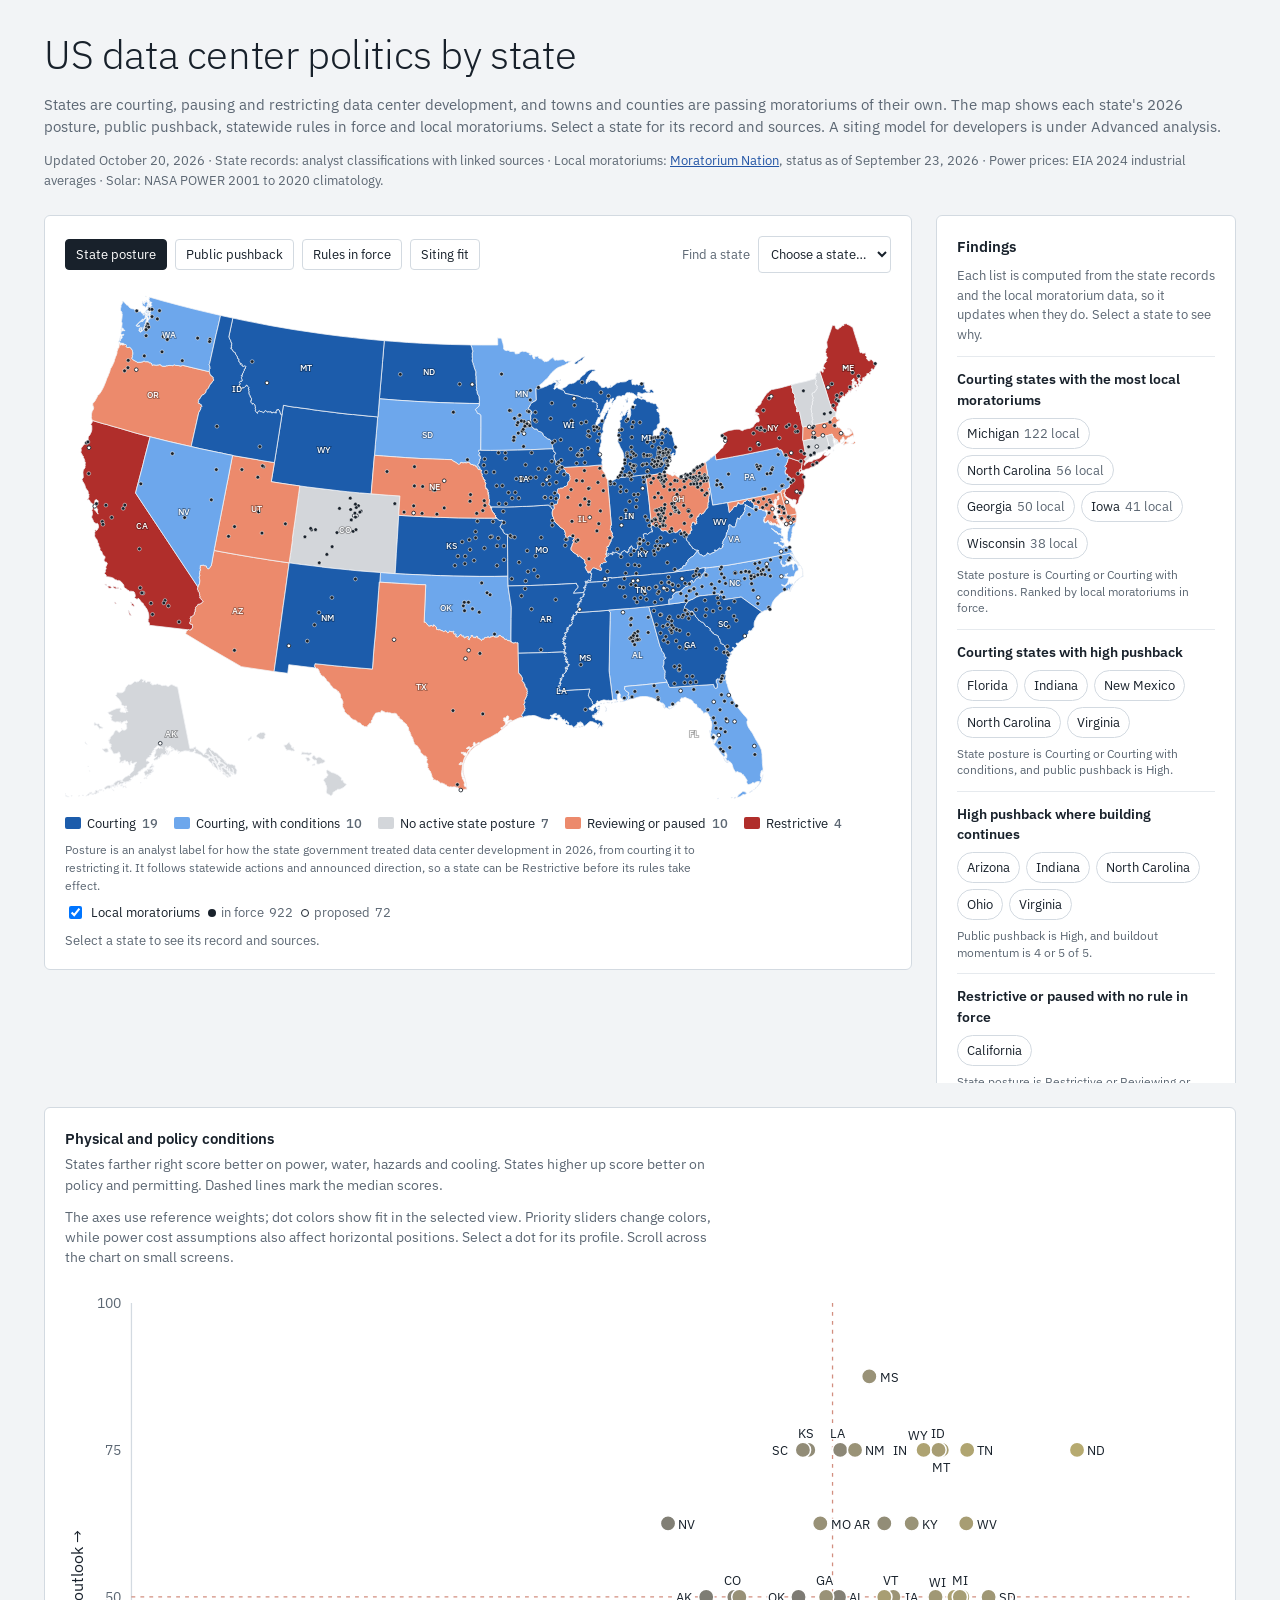
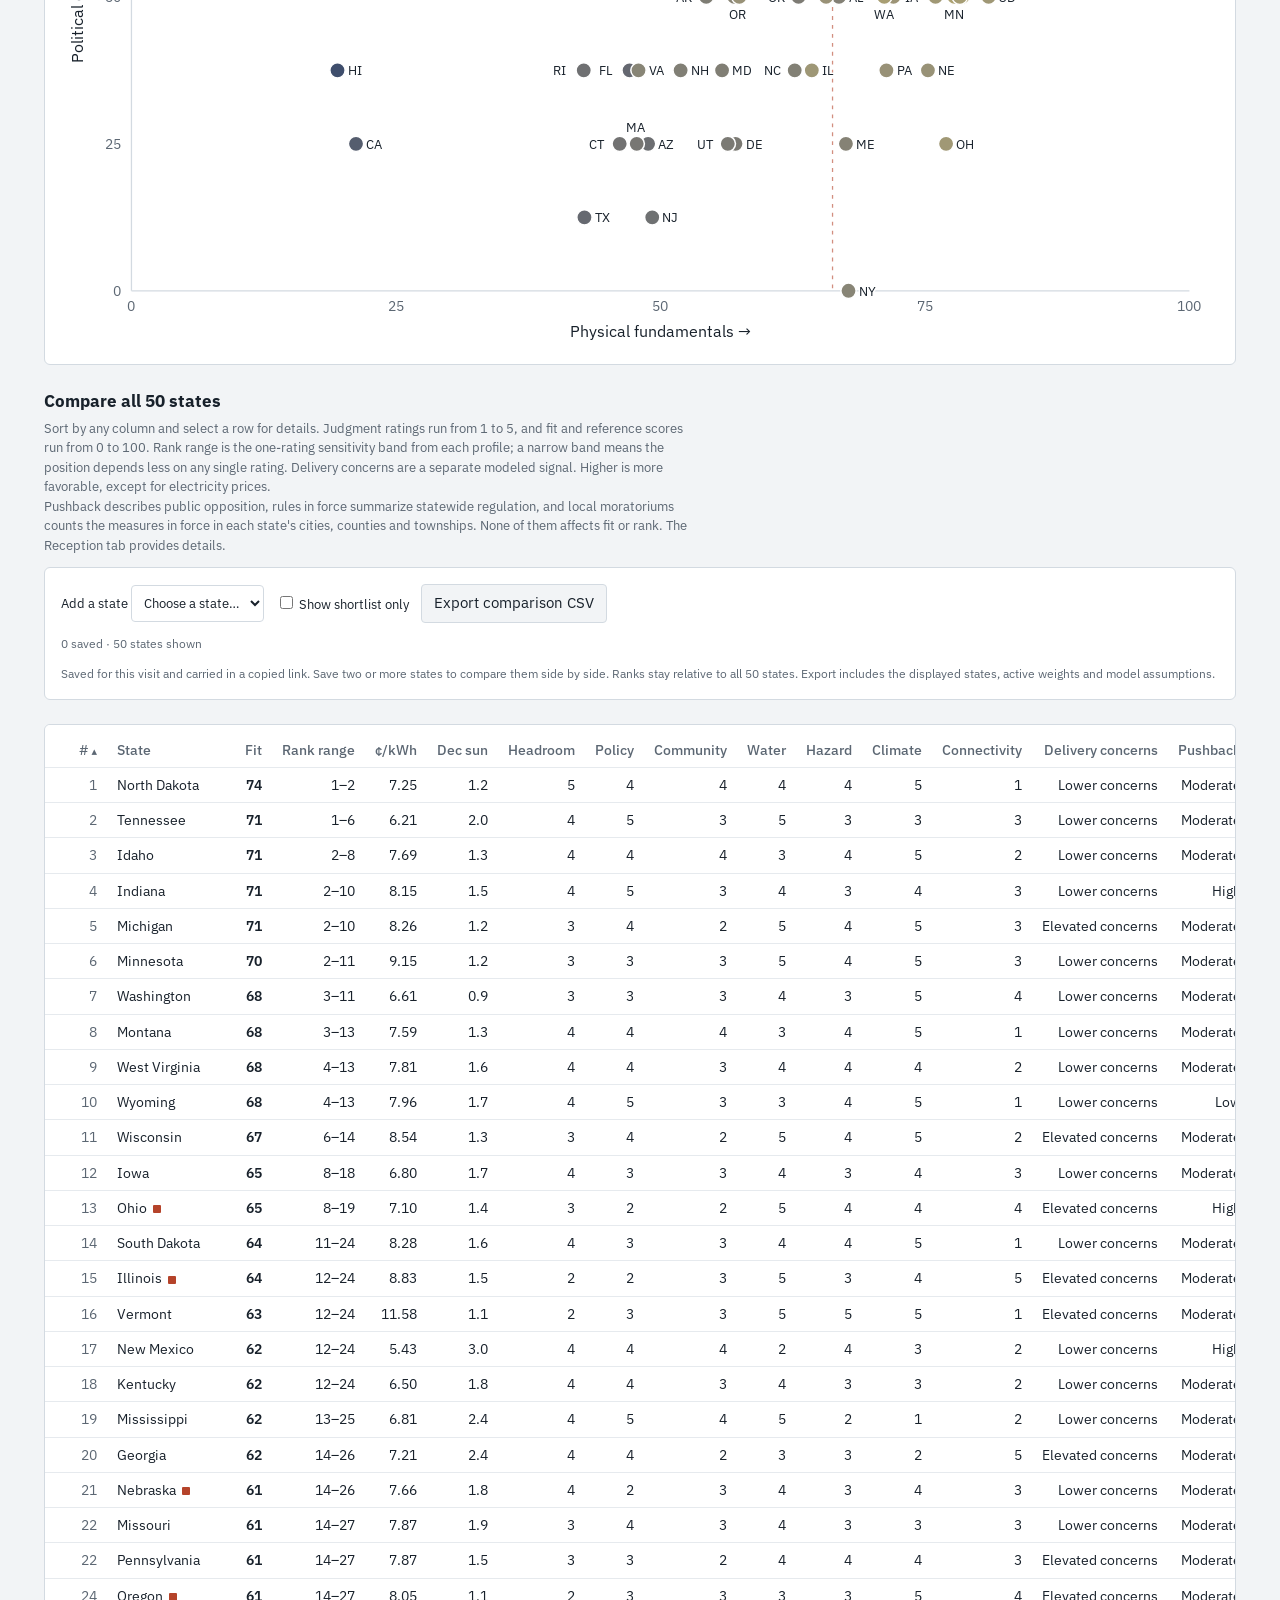
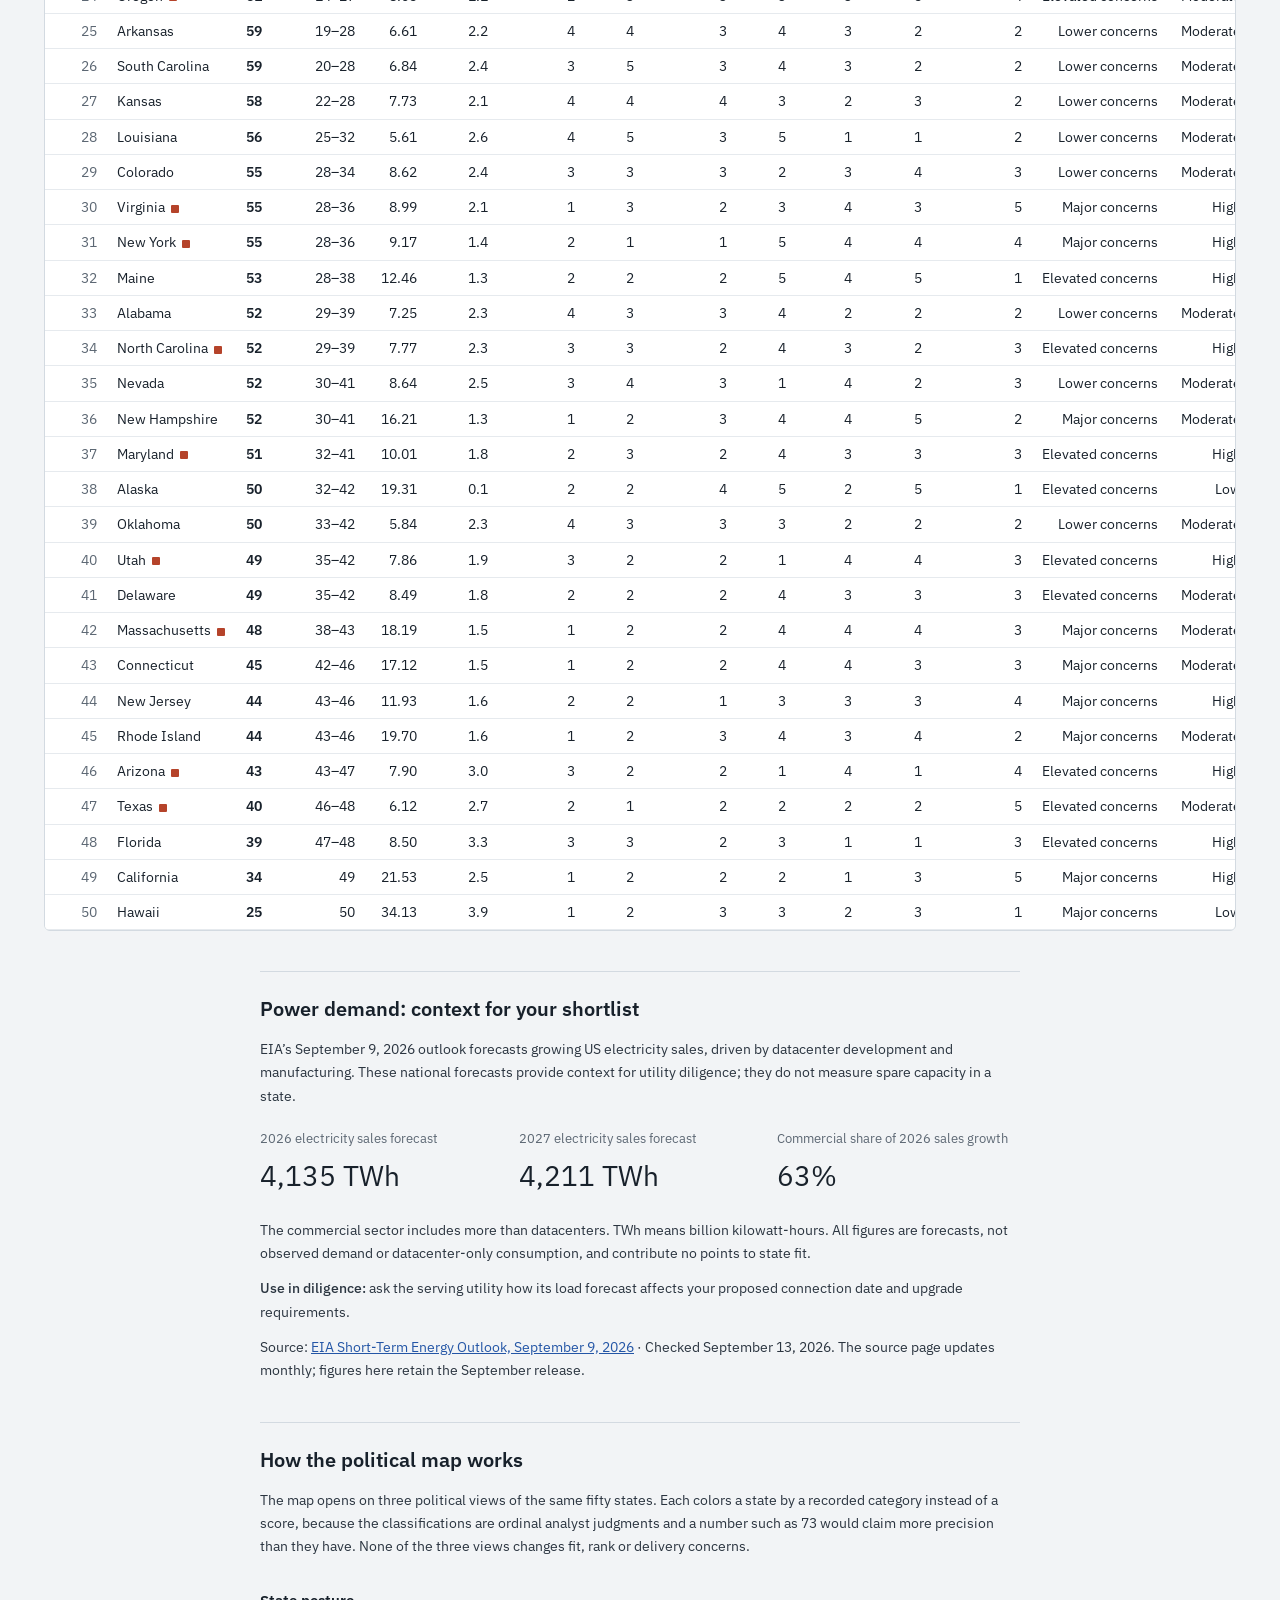
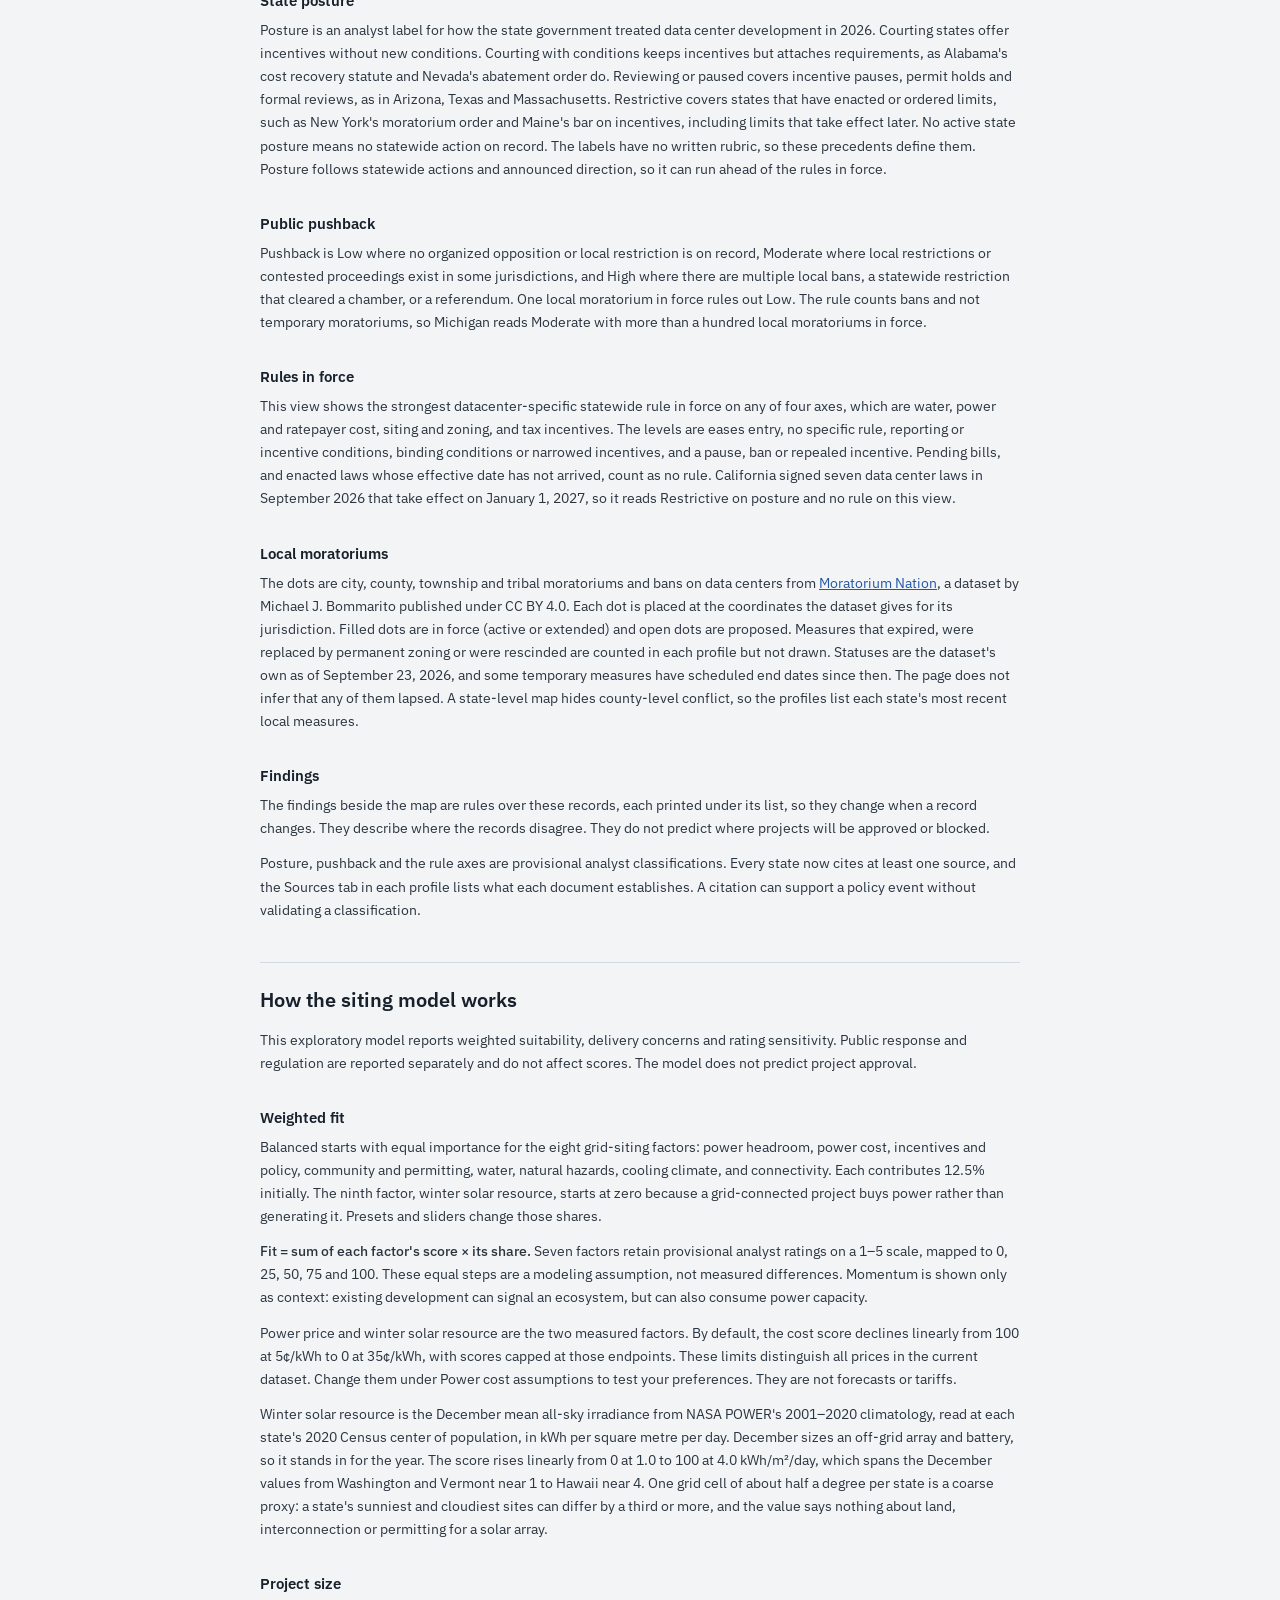
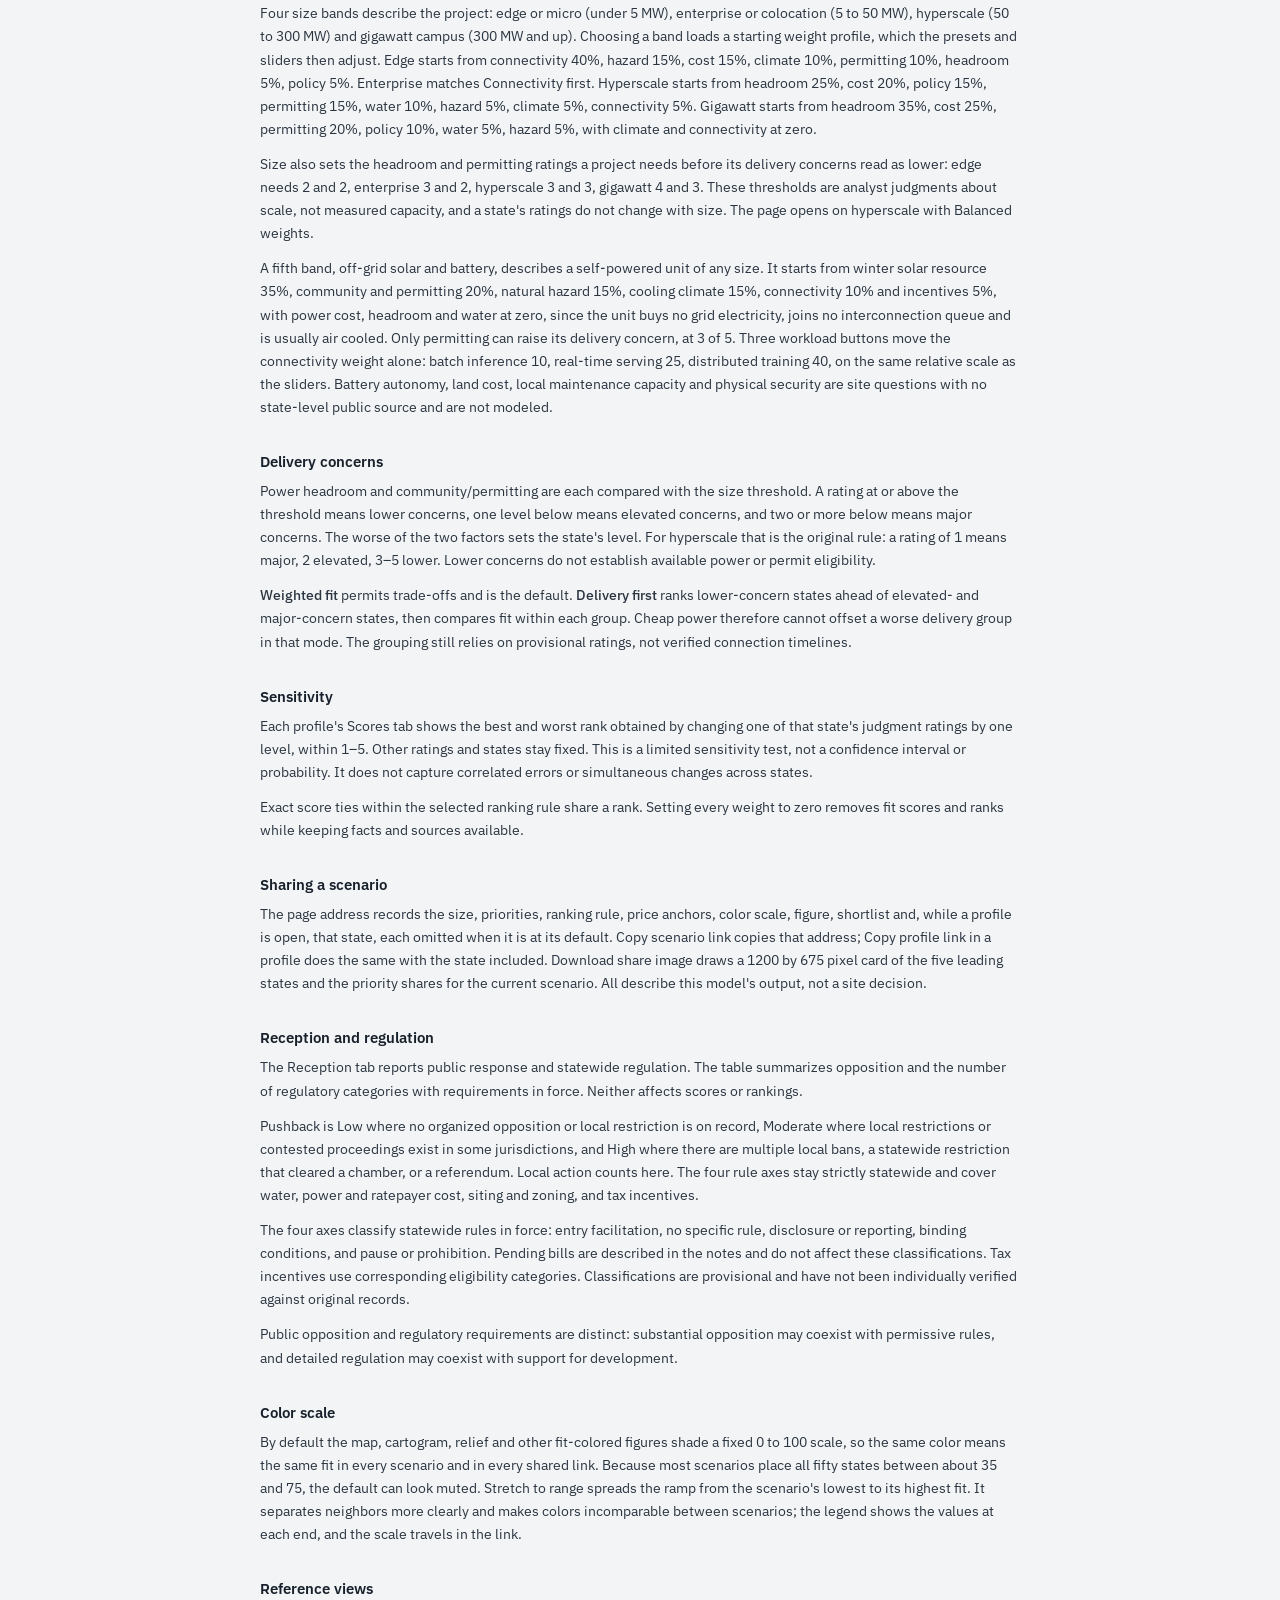
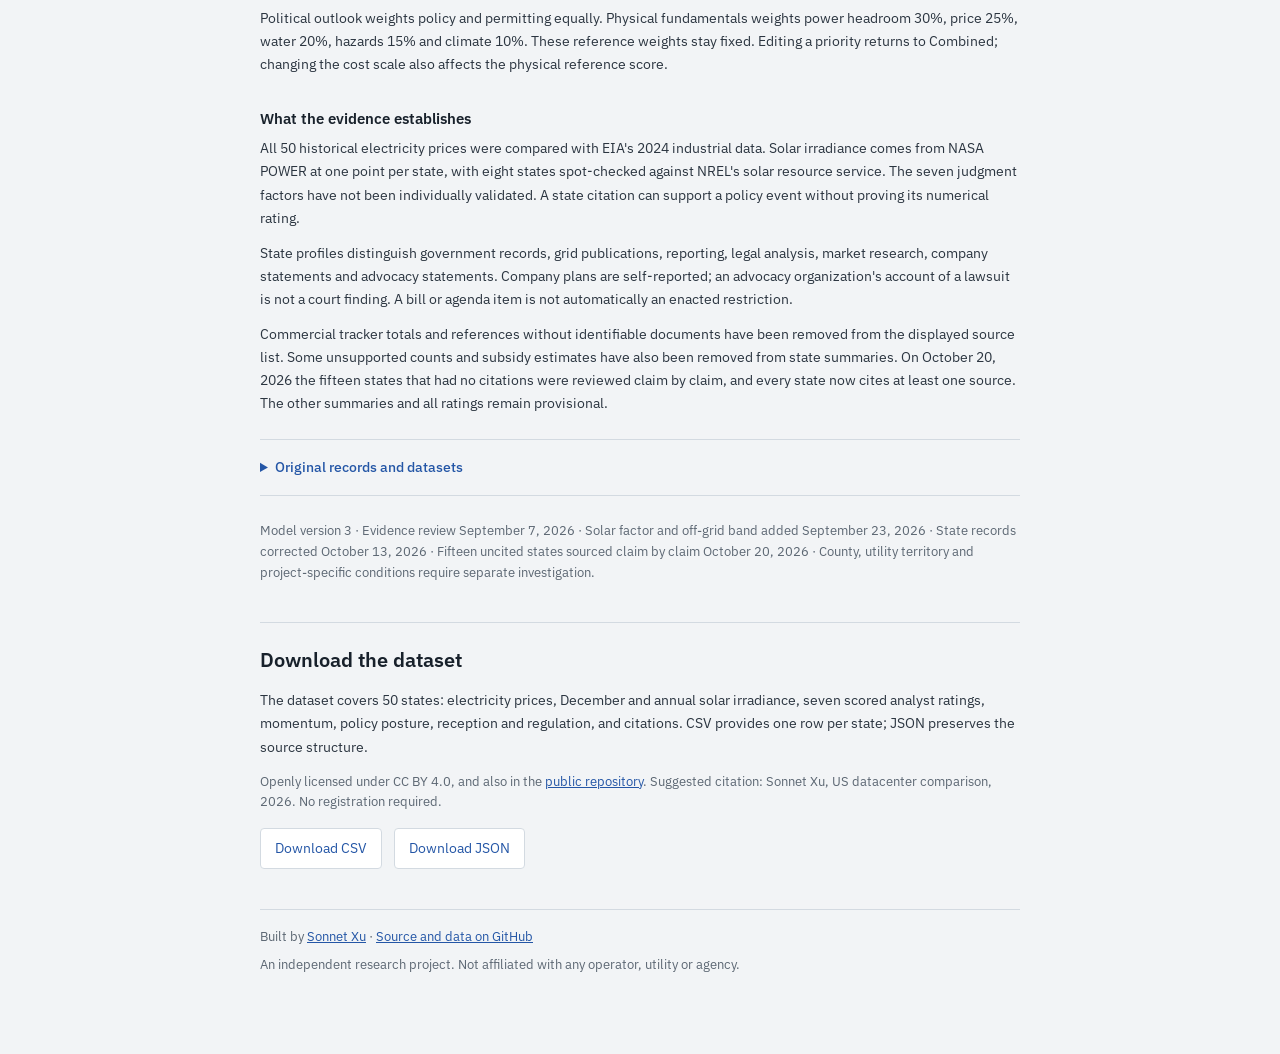
==== commit e0fa9609: "Open on a political map and cite every state record The page now opens on three political views of t" ====
--- a/index.html
+++ b/index.html
@@ -6,21 +6,21 @@
 <meta name="color-scheme" content="light dark">
 <meta name="theme-color" media="(prefers-color-scheme: light)" content="#F2F4F6">
 <meta name="theme-color" media="(prefers-color-scheme: dark)" content="#10151B">
-<title>US datacenter siting suitability, October 2026</title>
-<meta name="description" content="Compare hyperscale and AI datacenter siting conditions across 50 US states using one measured factor and seven provisional analyst ratings.">
+<title>US data center politics by state, October 2026</title>
+<meta name="description" content="Map each state's 2026 data center posture, public pushback, statewide rules in force and local moratoriums, with a siting model for developers underneath.">
 <link rel="canonical" href="https://sonnetx.github.io/datacenter-map/">
 <meta property="og:type" content="website">
 <meta property="og:url" content="https://sonnetx.github.io/datacenter-map/">
-<meta property="og:site_name" content="US datacenter siting suitability">
-<meta property="og:title" content="US datacenter siting conditions, 2026">
-<meta property="og:description" content="Compare 50 states using adjustable weights for power, policy, water and permitting. Ratings are provisional.">
+<meta property="og:site_name" content="US data center politics by state">
+<meta property="og:title" content="US data center politics by state, 2026">
+<meta property="og:description" content="Where states court, pause or restrict data centers, and where towns and counties have passed moratoriums of their own.">
 <meta property="og:image" content="https://sonnetx.github.io/datacenter-map/assets/social-card.png?v=2026-10-13">
 <meta property="og:image:width" content="3200">
 <meta property="og:image:height" content="1800">
 <meta property="og:image:alt" content="Choropleth map of the 50 US states shaded by datacenter siting fit, with twelve states hatched to mark a 2026 policy change.">
 <meta name="twitter:card" content="summary_large_image">
-<meta name="twitter:title" content="US datacenter siting conditions, 2026">
-<meta name="twitter:description" content="Compare 50 states using adjustable weights for power, policy, water and permitting. Ratings are provisional.">
+<meta name="twitter:title" content="US data center politics by state, 2026">
+<meta name="twitter:description" content="Where states court, pause or restrict data centers, and where towns and counties have passed moratoriums of their own.">
 <meta name="twitter:image" content="https://sonnetx.github.io/datacenter-map/assets/social-card.png?v=2026-10-13">
 <meta name="twitter:image:alt" content="Choropleth map of the 50 US states shaded by datacenter siting fit, with twelve states hatched to mark a 2026 policy change.">
 <script type="application/ld+json">
@@ -28,7 +28,7 @@
   "@context": "https://schema.org",
   "@type": "Dataset",
   "name": "US datacenter siting conditions, 2026",
-  "description": "State-level records for the 50 US states: EIA 2024 industrial electricity prices, NASA POWER December and annual solar irradiance, seven provisional analyst ratings on siting factors, 2026 policy posture, public reception, statewide rules in force and citations.",
+  "description": "State-level records for the 50 US states: 2026 data center policy posture, EIA 2024 industrial electricity prices, NASA POWER December and annual solar irradiance, seven provisional analyst ratings on siting factors, 2026 policy posture, public reception, statewide rules in force and citations.",
   "url": "https://sonnetx.github.io/datacenter-map/",
   "sameAs": "https://github.com/sonnetx/datacenter-map",
   "license": "https://creativecommons.org/licenses/by/4.0/",
@@ -36,7 +36,7 @@
   "creator": {"@type": "Person", "name": "Sonnet Xu", "url": "https://sonnetx.github.io/"},
   "temporalCoverage": "2024/2026",
   "spatialCoverage": {"@type": "Place", "name": "United States"},
-  "keywords": ["datacenter", "data center", "siting", "electricity prices", "solar irradiance", "state policy", "United States"],
+  "keywords": ["datacenter", "data center", "moratorium", "state policy", "siting", "electricity prices", "solar irradiance", "state policy", "United States"],
   "distribution": [
     {"@type": "DataDownload", "encodingFormat": "application/json", "contentUrl": "https://github.com/sonnetx/datacenter-map/blob/main/data/states.json"},
     {"@type": "DataDownload", "encodingFormat": "text/csv", "contentUrl": "https://sonnetx.github.io/datacenter-map/#dataset"}
@@ -55,6 +55,13 @@
   --wall:#B9C2CB; --edge:#9FAAB5; --quiet:#C0C8D0; --sand-ink:#7A6E42;   /* figure strokes and walls */
   --shade:#18212B;          /* dialog backdrop and drawer shadow base */
   --c0:#00204C; --c1:#31446B; --c2:#666970; --c3:#958F78; --c4:#C4B56C; --c5:#FFEA46;
+  /* Political views, checked with the palette validator in each scheme.
+     Posture diverges from courting (blue) through no posture (gray) to
+     restrictive (red); pushback and rules are one-hue ordinal ramps, with an
+     amber step for rules that ease entry. */
+  --po0:#1c5cab; --po1:#6da7ec; --po2:#d3d6da; --po3:#ec8a6c; --po4:#b02e2b;
+  --pb0:#f2a488; --pb1:#d9603f; --pb2:#9c2b22;
+  --rue:#c99a1c; --ru0:#d3d6da; --ru1:#a596dc; --ru2:#6f55c0; --ru3:#3b2585;
   /* shared spacing and text measure */
   --s1:4px; --s2:8px; --s3:12px; --s4:16px; --s5:20px; --s6:24px; --s8:32px; --s10:40px;
   --pad-y:20px; --pad-x:20px;   /* shared card inset */
@@ -71,6 +78,11 @@
     --hover:#1E2731; --select:#243040;
     --wall:#3A4652; --edge:#5B6975; --quiet:#3E4A57; --sand-ink:#D9C97B;
     --shade:#000000;
+    /* Dark steps keep the light order, with saturation marking the stronger
+       class, and were validated against the dark panel. */
+    --po0:#2a78d6; --po1:#9ec5f4; --po2:#4f565e; --po3:#f4ab95; --po4:#d9473f;
+    --pb0:#f4ab95; --pb1:#e06a4c; --pb2:#b8382c;
+    --rue:#e0b43a; --ru0:#4f565e; --ru1:#b9adeb; --ru2:#8a70dc; --ru3:#5b3fc0;
   }
 }
 *{box-sizing:border-box}
@@ -86,7 +98,7 @@
 .grid{display:grid;grid-template-columns:minmax(0,1fr) 300px;gap:var(--s6);margin-top:var(--s6);align-items:start}
 .grid>.col{min-width:0}
 .grid>aside{position:sticky;top:var(--s4);max-height:calc(100dvh - 32px);overflow-y:auto}
-@media (max-width:900px){.grid{grid-template-columns:1fr;gap:var(--s3)}.grid>aside{order:-1;position:static;max-height:none}}
+@media (max-width:900px){.grid{grid-template-columns:1fr;gap:var(--s3)}.grid>aside{position:static;max-height:none}}
 .mapcard{background:var(--panel);border:1px solid var(--rule);border-radius:6px;padding:var(--pad-y) var(--pad-x);position:relative}
 svg.map{width:100%;height:auto;max-height:64vh;display:block}
 .map-tools{display:flex;align-items:center;justify-content:space-between;gap:var(--s3);flex-wrap:wrap;margin-bottom:var(--s3)}
@@ -113,10 +125,28 @@
 .scatter svg{width:100%;height:auto;display:block}
 .scatter .dot{cursor:pointer}
 .scatter .dot:hover circle,.scatter .dot.selected circle{stroke:var(--ink);stroke-width:2}
-.legend{display:grid;gap:var(--s2);margin:var(--s3) 0 0;font-size:13px;color:var(--muted)}
+.legend{display:grid;grid-template-columns:minmax(0,1fr);gap:var(--s2);margin:var(--s3) 0 0;font-size:13px;color:var(--muted)}
 .legend .lgnote{font-size:12px;max-width:var(--measure)}
 .ramp{width:180px;min-width:60px;height:10px;border-radius:2px;background:linear-gradient(90deg,var(--c0),var(--c1),var(--c2),var(--c3),var(--c4),var(--c5))}
 .legend .key{display:flex;align-items:center;gap:8px}
+/* Political views swap the fit ramp, hatch and figure switches for category
+   swatches and the local moratorium key. */
+.mapcard.politics #candidates,.mapcard.politics #figbar,.mapcard.politics #legend-ramp,.mapcard.politics #legend-rampnote,
+.mapcard.politics #legend-hatch,.mapcard.politics #tiers,.mapcard.politics #viewnote{display:none}
+.mapcard:not(.politics) #legend-cat,.mapcard:not(.politics) #legend-catnote{display:none}
+.catkey{display:flex;flex-wrap:wrap;gap:6px 16px}
+.catkey .cat{display:inline-flex;align-items:center;gap:6px;color:var(--ink)}
+.catkey .cat i{width:16px;height:12px;border-radius:2px;flex:none}
+.catkey .cat b{font-weight:500;color:var(--muted);font-variant-numeric:tabular-nums}
+.dotkey{flex-wrap:wrap;gap:6px 16px}
+.dotkey[hidden]{display:none}
+.dotkey label{display:inline-flex;align-items:center;gap:6px;color:var(--ink);cursor:pointer}
+.dotkey>span{display:inline-flex;align-items:center;gap:5px}
+.dot-in,.dot-pending{display:inline-block;width:8px;height:8px;border-radius:50%;flex:none}
+.dot-in{background:var(--ink)}
+.dot-pending{background:var(--panel);border:1.2px solid var(--ink)}
+.lm-in{fill:var(--ink);stroke:var(--panel);stroke-width:.6}
+.lm-pending{fill:var(--panel);stroke:var(--ink);stroke-width:1}
 .swatch{width:18px;height:12px;flex:none;border:1px solid var(--rule);background:#C4B56C repeating-linear-gradient(45deg,#B5432A 0 1.5px,transparent 1.5px 6px)}
 /* Fixed or stretched fit colors: a small segmented control at the end of the ramp row. */
 .scale-toggle{display:inline-flex;margin-left:auto;border:1px solid var(--rule);border-radius:4px;overflow:hidden}
@@ -128,18 +158,27 @@
 .tip{position:absolute;pointer-events:none;background:var(--ink);color:var(--panel);padding:8px 10px;border-radius:4px;font-size:13px;line-height:1.35;max-width:240px;display:none;z-index:5}
 .tip b{font-weight:600}
 .tip .sc{font-size:20px;font-weight:300;display:block;margin:2px 0 2px}
+.tip .sc.cat{font-size:15px;font-weight:500}
 .tip .small{opacity:.8}
 aside .card{background:var(--panel);border:1px solid var(--rule);border-radius:6px;padding:var(--pad-y) var(--pad-x)}
 aside h2{font-size:15px;font-weight:600;margin:0;display:inline}
-/* on desktop the panel is always open and the summary is just a heading */
-#wpanel>summary{list-style:none;cursor:default}
+.grid>aside{display:flex;flex-direction:column;gap:var(--s3)}
+/* On the Siting fit map the model's controls come first. */
+body.fit-view #wpanel{order:-1}
+/* Advanced analysis starts closed at every width; the summary says how to open it. */
+#wpanel>summary{list-style:none;cursor:pointer;display:grid;grid-template-columns:minmax(0,1fr) auto;align-items:center;gap:0 var(--s2)}
 #wpanel>summary::-webkit-details-marker{display:none}
-@media (max-width:900px){
-  #wpanel>summary{cursor:pointer;display:flex;justify-content:space-between;align-items:center;gap:var(--s2)}
-  #wpanel>summary::after{content:"Show";font-size:13px;color:var(--focus)}
-  #wpanel[open]>summary::after{content:"Hide"}
-  #wpanel>summary:focus-visible{outline:2px solid var(--focus);outline-offset:2px}
-}
+#wpanel>summary::after{content:"Show";grid-column:2;grid-row:1;font-size:13px;color:var(--focus)}
+#wpanel[open]>summary::after{content:"Hide"}
+#wpanel>summary:focus-visible{outline:2px solid var(--focus);outline-offset:2px}
+#wpanel .summary-sub{grid-column:1/-1;font-size:12.5px;color:var(--muted);margin-top:2px}
+#wpanel>.lens{margin:var(--s3) 0}
+/* Findings: rules over the records, with the states they pick as buttons. */
+.findings .finding{border-top:1px solid var(--rule-soft);padding-top:var(--s3);margin-top:var(--s3)}
+.findings h3{font-size:13.5px;font-weight:600;margin:0 0 var(--s2)}
+.finding-states{display:flex;flex-wrap:wrap;gap:6px}
+.finding-states .candidate{font-size:12.5px}
+.findings .fine{font-size:11.5px;color:var(--muted);margin:var(--s2) 0 0;line-height:1.45}
 aside p.hint{margin:var(--s2) 0 var(--s3);font-size:13px;color:var(--muted)}
 .view-note{margin:0 0 var(--s4);padding:var(--s2) var(--s3);background:var(--bg);border-radius:4px;font-size:12.5px;color:var(--muted)}
 .presets{display:flex;gap:6px;flex-wrap:wrap;margin-bottom:var(--s4)}
@@ -245,7 +284,17 @@
 .detail .rank{color:var(--muted);font-size:14px;max-width:var(--measure);margin-top:var(--s1)}
 .detail .score{font-size:40px;font-weight:300;line-height:1;font-variant-numeric:tabular-nums}
 .detail .score small{font-size:14px;color:var(--muted);font-weight:400;margin-left:4px}
+.detail .posture-head{flex:none;max-width:12rem;text-align:right;font-size:17px;font-weight:500;line-height:1.25}
+.detail .posture-head small{display:block;font-size:12px;color:var(--muted);font-weight:400;margin-top:2px}
 .chip{display:inline-block;border:1px solid var(--warn);color:var(--warn);border-radius:3px;padding:2px 7px;font-size:12.5px;margin-top:var(--s2)}
+.politics-facts{display:grid;grid-template-columns:1fr 1fr;gap:var(--s3) var(--s4);margin:var(--s4) 0}
+.politics-facts dt{font-size:12px;color:var(--muted)}
+.politics-facts dd{margin:2px 0 0;font-size:14px;font-weight:500}
+@media (max-width:420px){.politics-facts{grid-template-columns:1fr}}
+.local-list{list-style:none;padding:0;margin:var(--s3) 0 var(--s2)}
+.local-list li{padding:6px 0;border-bottom:1px solid var(--rule-soft);font-size:13px;overflow-wrap:anywhere}
+.local-list li span{display:block;color:var(--muted);font-size:12px}
+.drawer .fine{font-size:12px;color:var(--muted)}
 .detail .meta{display:flex;flex-wrap:wrap;gap:var(--s1) var(--s4);margin:var(--s3) 0 0;font-size:13px;color:var(--muted)}
 .breakdown-hint{font-size:12.5px;color:var(--muted);margin:var(--s4) 0 var(--s2)}
 /* Reception and regulation. Deliberately unlike the score bars: nothing here
@@ -283,13 +332,10 @@
 .demand-stats{display:grid;grid-template-columns:repeat(3,minmax(0,1fr));gap:16px;margin:20px 0}
 .demand-stats dt{font-size:13px;color:var(--muted)}.demand-stats dd{font-size:28px;margin:4px 0 0;font-variant-numeric:tabular-nums}
 @media(max-width:600px){.demand-stats{grid-template-columns:1fr}}
-.workflow{display:grid;grid-template-columns:repeat(3,minmax(0,1fr));gap:20px;margin-top:24px;padding:20px;background:var(--panel);border:1px solid var(--rule);border-radius:6px}
-.workflow b{font-size:14px}.workflow p{font-size:13px;color:var(--muted);margin:6px 0 0}
 .shortlist-tools{display:flex;flex-wrap:wrap;align-items:center;gap:12px;padding:16px;background:var(--panel);border:1px solid var(--rule);border-radius:6px}
 .shortlist-tools label{font-size:13px}.shortlist-tools p{width:100%;margin:0;font-size:12px;color:var(--muted)}
 #shortlist-chips{display:flex;flex-wrap:wrap;gap:8px;width:100%}#shortlist-chips:empty{display:none}
 .shortlist-tools+.tablecard{margin-top:12px}
-@media(max-width:600px){.workflow{grid-template-columns:1fr;gap:12px}}
 .table-intro{margin:var(--s6) 0 var(--s3)}
 .table-intro h2{font-size:17px;margin:0 0 var(--s1)}
 .table-intro p{font-size:13px;color:var(--muted);margin:0;max-width:var(--measure)}
@@ -415,10 +461,10 @@
   :root{--pad-x:16px;--pad-y:16px}
   .lens button,.presets button{min-height:40px}
   .legend .key{gap:var(--s2);font-size:12px}
-  .legend>.key:first-child{display:grid;grid-template-columns:1fr 1fr}
-  .legend>.key:first-child .ramp{grid-column:1/-1;grid-row:1;width:100%}
-  .legend>.key:first-child #ramp-hi{text-align:right}
-  .legend>.key:first-child .scale-toggle{grid-column:1/-1;margin-left:0;justify-self:start}
+  #legend-ramp{display:grid;grid-template-columns:1fr 1fr}
+  #legend-ramp .ramp{grid-column:1/-1;grid-row:1;width:100%}
+  #legend-ramp #ramp-hi{text-align:right}
+  #legend-ramp .scale-toggle{grid-column:1/-1;margin-left:0;justify-self:start}
   .detail .score{font-size:34px}
   .detail .score small{display:block;margin:var(--s1) 0 0;text-align:right;font-size:12px}
   .detail h2{font-size:26px}
@@ -433,7 +479,7 @@
   html,body{background:#fff}
   .wrap{max-width:none;padding:0}
   .grid{display:block}
-  .grid>aside,.workflow,.viewbar,.map-tools .lens,.state-picker,.candidates,.tip,.scale-toggle,.shortlist-tools,.dp-links,.cmp-remove,#legend-hatch+.key,.rotate-btn,.viewnote .hides{display:none!important}
+  .grid>aside,.viewbar,.map-tools .lens,#legend-dots label,.state-picker,.candidates,.tip,.scale-toggle,.shortlist-tools,.dp-links,.cmp-remove,#legend-hatch+.key,.rotate-btn,.viewnote .hides{display:none!important}
   .mapcard,.scatter,.compare,.tablecard,.detail{border:0;padding:0;margin:0 0 18pt;break-inside:avoid}
   svg.map{max-height:none}
   .viewpane.tall{max-height:none;overflow:visible}
@@ -453,29 +499,25 @@
 <body>
 <div class="wrap">
 <header>
-  <h1>US datacenter siting conditions</h1>
-  <p class="lede">Build a state shortlist for your next datacenter project. Compare power, policy and operating conditions for hyperscale and AI training facilities, then identify what to verify locally.</p>
-  <div class="asof">Updated October 13, 2026 · Power prices: EIA 2024 annual industrial averages · Solar: NASA POWER 2001–2020 climatology. Fit combines two measured factors with seven provisional analyst ratings.</div>
+  <h1>US data center politics by state</h1>
+  <p class="lede">States are courting, pausing and restricting data center development, and towns and counties are passing moratoriums of their own. The map shows each state's 2026 posture, public pushback, statewide rules in force and local moratoriums. Select a state for its record and sources. A siting model for developers is under Advanced analysis.</p>
+  <div class="asof" id="asof">Updated October 20, 2026 · State records: analyst classifications with linked sources · Local moratoriums: <a href="https://mjbommar.github.io/moratorium-data-2026/" target="_blank" rel="noopener">Moratorium Nation</a>, status as of <span id="local-updated"></span> · Power prices: EIA 2024 industrial averages · Solar: NASA POWER 2001 to 2020 climatology.</div>
 </header>
-<section class="workflow" aria-label="Start your comparison">
-  <div><b>1. Describe your project</b><p>Choose a size band and a priority preset, then adjust the factors that matter to your project.</p></div>
-  <div><b>2. Build a shortlist</b><p>Open state profiles, save candidates, and compare their tradeoffs <a href="#comparison">in the table</a>.</p></div>
-  <div><b>3. Verify the site</b><p>Use the shortlist to scope utility, permitting and water diligence. State fit does not establish site readiness.</p></div>
-</section>
 
 <div class="grid">
   <div class="col">
-  <div class="mapcard">
+  <div class="mapcard politics">
     <div class="map-tools">
-    <div class="lens" id="lens">
-      <button data-l="all" aria-pressed="true">Combined</button>
-      <button data-l="politics" aria-pressed="false">Political outlook</button>
-      <button data-l="physical" aria-pressed="false">Physical fundamentals</button>
+    <div class="lens" id="mapview" role="group" aria-label="Map view">
+      <button type="button" data-m="posture" aria-pressed="true">State posture</button>
+      <button type="button" data-m="pushback" aria-pressed="false">Public pushback</button>
+      <button type="button" data-m="rules" aria-pressed="false">Rules in force</button>
+      <button type="button" data-m="fit" aria-pressed="false">Siting fit</button>
     </div>
     <label class="state-picker" for="state-picker">Find a state <select id="state-picker"><option value="">Choose a state…</option></select></label>
     </div>
     <div class="candidates" id="candidates" aria-label="Leading states in the current view"></div>
-    <div class="viewbar">
+    <div class="viewbar" id="figbar">
       <div class="lens" id="viewbar" role="group" aria-label="Figure"></div>
       <button class="rotate-btn" id="rotate-btn" type="button" aria-pressed="false"><i></i><span id="rotate-label">Play figures</span></button>
     </div>
@@ -489,6 +531,7 @@
       </defs>
       <g id="states"></g>
       <g id="hatches" class="hatch"></g>
+      <g id="local-dots" class="hatch" aria-hidden="true"></g>
       <g id="labels" class="hatch"></g>
     </svg>
     </div>
@@ -496,6 +539,9 @@
     <p class="viewnote" id="viewnote" aria-live="polite"></p>
     <div class="tip" id="tip"></div>
     <div class="legend">
+      <div class="catkey" id="legend-cat"></div>
+      <div class="lgnote" id="legend-catnote"></div>
+      <div class="key dotkey" id="legend-dots"><label><input type="checkbox" id="show-local" checked> Local moratoriums</label><span><i class="dot-in"></i>in force <span id="local-inforce"></span></span><span><i class="dot-pending"></i>proposed <span id="local-pending"></span></span></div>
       <div class="key" id="legend-ramp"><span id="ramp-lo">Lower fit · 0</span><div class="ramp"></div><span id="ramp-hi">100 · Higher fit</span>
         <div class="scale-toggle" id="scale-toggle" role="group" aria-label="Color scale"><button type="button" data-k="fixed" aria-pressed="true">Fixed 0–100</button><button type="button" data-k="stretch" aria-pressed="false">Stretch to range</button></div></div>
       <div class="lgnote" id="legend-rampnote">Color shows weighted fit on a fixed 0–100 scale. Delivery concerns are shown separately in each profile.</div>
@@ -508,8 +554,19 @@
   </div>
 
   <aside>
-    <details class="card" id="wpanel" open>
-      <summary><h2>Your project</h2></summary>
+    <section class="card findings" id="findings" aria-labelledby="findings-heading">
+      <h2 id="findings-heading">Findings</h2>
+      <p class="hint">Each list is computed from the state records and the local moratorium data, so it updates when they do. Select a state to see why.</p>
+      <div id="findings-list"></div>
+    </section>
+    <details class="card" id="wpanel">
+      <summary><h2>Advanced analysis</h2><span class="summary-sub">Siting model for a project size and set of priorities</span></summary>
+      <p class="hint">Rank states for a datacenter project, build a shortlist and compare it <a href="#comparison">in the table</a>. Opening this panel switches the map to Siting fit. State fit does not establish site readiness, so use the shortlist to scope utility, permitting and water diligence.</p>
+      <div class="lens" id="lens" role="group" aria-label="Scoring view">
+        <button type="button" data-l="all" aria-pressed="true">Combined</button>
+        <button type="button" data-l="politics" aria-pressed="false">Political outlook</button>
+        <button type="button" data-l="physical" aria-pressed="false">Physical fundamentals</button>
+      </div>
       <p class="hint">1. Project size. Loads a starting weight profile and sets the headroom and permitting a project of that scale needs.</p>
       <div class="sizes" id="sizes" role="group" aria-label="Project size">
         <button data-z="micro" aria-pressed="false">Edge or micro<small>under 5 MW</small></button>
@@ -585,7 +642,7 @@
 <div class="table-intro" id="comparison">
   <h2>Compare all 50 states</h2>
   <p>Sort by any column and select a row for details. Judgment ratings run from 1 to 5, and fit and reference scores run from 0 to 100. Rank range is the one-rating sensitivity band from each profile; a narrow band means the position depends less on any single rating. Delivery concerns are a separate modeled signal. Higher is more favorable, except for electricity prices.</p>
-  <p>Pushback describes public opposition; rules in force summarize statewide regulation. Neither affects fit or rank. The Reception tab provides details.</p>
+  <p>Pushback describes public opposition, rules in force summarize statewide regulation, and local moratoriums counts the measures in force in each state's cities, counties and townships. None of them affects fit or rank. The Reception tab provides details.</p>
 </div>
 <div class="shortlist-tools">
   <label for="shortlist-picker">Add a state <select id="shortlist-picker"><option value="">Choose a state…</option></select></label>
@@ -616,8 +673,24 @@
   <p>Source: <a href="https://www.eia.gov/outlooks/steo/report/elec_coal_renew.php" target="_blank" rel="noopener">EIA Short-Term Energy Outlook, September 9, 2026</a> · Checked September 13, 2026. The source page updates monthly; figures here retain the September release.</p>
 </section>
 
+<section class="meth" id="political-method" aria-labelledby="political-heading">
+  <h2 id="political-heading">How the political map works</h2>
+  <p>The map opens on three political views of the same fifty states. Each colors a state by a recorded category instead of a score, because the classifications are ordinal analyst judgments and a number such as 73 would claim more precision than they have. None of the three views changes fit, rank or delivery concerns.</p>
+  <h3>State posture</h3>
+  <p>Posture is an analyst label for how the state government treated data center development in 2026. Courting states offer incentives without new conditions. Courting with conditions keeps incentives but attaches requirements, as Alabama's cost recovery statute and Nevada's abatement order do. Reviewing or paused covers incentive pauses, permit holds and formal reviews, as in Arizona, Texas and Massachusetts. Restrictive covers states that have enacted or ordered limits, such as New York's moratorium order and Maine's bar on incentives, including limits that take effect later. No active state posture means no statewide action on record. The labels have no written rubric, so these precedents define them. Posture follows statewide actions and announced direction, so it can run ahead of the rules in force.</p>
+  <h3>Public pushback</h3>
+  <p>Pushback is Low where no organized opposition or local restriction is on record, Moderate where local restrictions or contested proceedings exist in some jurisdictions, and High where there are multiple local bans, a statewide restriction that cleared a chamber, or a referendum. One local moratorium in force rules out Low. The rule counts bans and not temporary moratoriums, so Michigan reads Moderate with more than a hundred local moratoriums in force.</p>
+  <h3>Rules in force</h3>
+  <p>This view shows the strongest datacenter-specific statewide rule in force on any of four axes, which are water, power and ratepayer cost, siting and zoning, and tax incentives. The levels are eases entry, no specific rule, reporting or incentive conditions, binding conditions or narrowed incentives, and a pause, ban or repealed incentive. Pending bills, and enacted laws whose effective date has not arrived, count as no rule. California signed seven data center laws in September 2026 that take effect on January 1, 2027, so it reads Restrictive on posture and no rule on this view.</p>
+  <h3>Local moratoriums</h3>
+  <p>The dots are city, county, township and tribal moratoriums and bans on data centers from <a href="https://mjbommar.github.io/moratorium-data-2026/" target="_blank" rel="noopener">Moratorium Nation</a>, a dataset by Michael J. Bommarito published under CC BY 4.0. Each dot is placed at the coordinates the dataset gives for its jurisdiction. Filled dots are in force (active or extended) and open dots are proposed. Measures that expired, were replaced by permanent zoning or were rescinded are counted in each profile but not drawn. Statuses are the dataset's own as of <span class="local-asof"></span>, and some temporary measures have scheduled end dates since then. The page does not infer that any of them lapsed. A state-level map hides county-level conflict, so the profiles list each state's most recent local measures.</p>
+  <h3>Findings</h3>
+  <p>The findings beside the map are rules over these records, each printed under its list, so they change when a record changes. They describe where the records disagree. They do not predict where projects will be approved or blocked.</p>
+  <p>Posture, pushback and the rule axes are provisional analyst classifications. Every state now cites at least one source, and the Sources tab in each profile lists what each document establishes. A citation can support a policy event without validating a classification.</p>
+</section>
+
 <section class="meth" id="methodology">
-  <h2>How this comparison works</h2>
+  <h2>How the siting model works</h2>
   <p>This exploratory model reports weighted suitability, delivery concerns and rating sensitivity. Public response and regulation are reported separately and do not affect scores. The model does not predict project approval.</p>
   <h3>Weighted fit</h3>
   <p>Balanced starts with equal importance for the eight grid-siting factors: power headroom, power cost, incentives and policy, community and permitting, water, natural hazards, cooling climate, and connectivity. Each contributes 12.5% initially. The ninth factor, winter solar resource, starts at zero because a grid-connected project buys power rather than generating it. Presets and sliders change those shares.</p>
@@ -649,7 +722,7 @@
     <h3>What the evidence establishes</h3>
     <p>All 50 historical electricity prices were compared with EIA's 2024 industrial data. Solar irradiance comes from NASA POWER at one point per state, with eight states spot-checked against NREL's solar resource service. The seven judgment factors have not been individually validated. A state citation can support a policy event without proving its numerical rating.</p>
     <p>State profiles distinguish government records, grid publications, reporting, legal analysis, market research, company statements and advocacy statements. Company plans are self-reported; an advocacy organization's account of a lawsuit is not a court finding. A bill or agenda item is not automatically an enacted restriction.</p>
-    <p>Commercial tracker totals and references without identifiable documents have been removed from the displayed source list. Some unsupported counts and subsidy estimates have also been removed from state summaries. Remaining summaries and ratings are provisional and still need a claim-by-claim review.</p>
+    <p>Commercial tracker totals and references without identifiable documents have been removed from the displayed source list. Some unsupported counts and subsidy estimates have also been removed from state summaries. On October 20, 2026 the fifteen states that had no citations were reviewed claim by claim, and every state now cites at least one source. The other summaries and all ratings remain provisional.</p>
   </div>
   <details class="sources">
     <summary>Original records and datasets</summary>
@@ -668,7 +741,7 @@
       <li><a href="https://www.fema.gov/sites/default/files/documents/fema_national-risk-index_technical-documentation.pdf">FEMA National Risk Index documentation</a> and <a href="https://www.wri.org/aqueduct">WRI Aqueduct</a>: background for further hazard and water research. This app has not calculated its state ratings directly from these datasets.</li>
     </ul>
   </details>
-  <p class="method-note">Model version 3 · Evidence review September 7, 2026 · Solar factor and off-grid band added September 23, 2026 · State records corrected October 13, 2026 · County, utility territory and project-specific conditions require separate investigation.</p>
+  <p class="method-note">Model version 3 · Evidence review September 7, 2026 · Solar factor and off-grid band added September 23, 2026 · State records corrected October 13, 2026 · Fifteen uncited states sourced claim by claim October 20, 2026 · County, utility territory and project-specific conditions require separate investigation.</p>
 </section>
 
 <section class="datapack" id="dataset">
@@ -752,16 +825,67 @@
 "c": 5,
 "x": 1,
 "tag": "",
-"note": "Favorable ambient cooling and water availability, but an isolated grid, very high power prices, seismic risk and limited fiber infrastructure.",
+"note": "Favorable ambient cooling and water, but separate grids that are not interconnected, very high power prices and severe seismic risk. DNR made a preliminary decision in May 2026 to lease 715 acres near Deadhorse for a gas-powered computing campus, which drew more than 500 mostly opposing comments. SB 250 on data center cost allocation passed the Senate and died in the House.",
 "mo": 1,
 "st": "No active state posture",
+"srcs": [
+{
+"t": "SB 250 bill history (Alaska Legislature)",
+"u": "https://www.akleg.gov/basis/Bill/Detail/34?Root=SB+250",
+"type": "Government record",
+"supports": "SB 250, a data center cost allocation bill, passed the Senate 14-5 on May 16, 2026 and was held in House committee, so it never became law.",
+"reviewed": "2026-10-20"
+},
+{
+"t": "Alaska Electricity Profile 2024 (EIA)",
+"u": "https://www.eia.gov/electricity/state/alaska/index.php",
+"type": "Government record",
+"supports": "Alaska's 2024 average retail electricity price was 22.17 cents per kWh, sixth highest among states.",
+"reviewed": "2026-10-20"
+},
+{
+"t": "Alaska data center potential (LB&B law firm)",
+"u": "https://lbblawyers.com/resource/alaska-data-centers-potential/",
+"type": "Legal analysis",
+"supports": "Alaska has a 35 F mean annual temperature and abundant fresh water, and its electric grids are separate and not interconnected.",
+"reviewed": "2026-10-20"
+},
+{
+"t": "Alaska subduction zone seismicity (USGS)",
+"u": "https://www.usgs.gov/special-topics/subduction-zone-science/science/alaska",
+"type": "Government record",
+"supports": "Alaska has more large earthquakes than the rest of the United States combined.",
+"reviewed": "2026-10-20"
+},
+{
+"t": "Anchorage AO 2026-27(S) data center ordinance",
+"u": "https://ecode360.com/AN6998/laws/LF2706619.pdf",
+"type": "Government record",
+"supports": "On March 24, 2026 Anchorage made data centers a conditional use and began requiring a letter from the utility confirming grid capacity.",
+"reviewed": "2026-10-20"
+},
+{
+"t": "ADL 422741 STAK Energy lease notice (Alaska DNR)",
+"u": "https://aws.state.ak.us/OnlinePublicNotices/Notices/View.aspx?id=223817",
+"type": "Government record",
+"supports": "On May 12, 2026 DNR made a preliminary decision to lease 715.4 acres near Deadhorse to STAK Energy for a gas-powered computing campus.",
+"reviewed": "2026-10-20"
+},
+{
+"t": "Critics flood DNR over North Slope lease (ADN)",
+"u": "https://www.adn.com/business-economy/2026/07/07/data-center-critics-flood-alaska-land-managers-with-opposition-to-north-slope-project/",
+"type": "Reporting",
+"supports": "DNR received more than 500 public comments on the proposed 50-year North Slope lease, most of them opposed.",
+"reviewed": "2026-10-20"
+}
+],
 "rr": {
 "pb": "Low",
 "wt": 0,
 "pg": 0,
 "zn": 0,
 "tx": 0,
-"n": "No datacenter-specific state legislation is recorded. Siting runs through ordinary utility and land use review."
+"n": "SB 250, which would allocate grid costs to data centers and require community benefit agreements, passed the Senate 14-5 on May 16, 2026 and died in House committee. No statewide data center rule is in force. Anchorage made data centers a conditional use in March 2026 and requires a utility letter confirming grid capacity, and DNR's proposed North Slope lease for a gas-powered computing campus drew wide opposition."
 }
 },
 {
@@ -951,16 +1075,60 @@
 "c": 3,
 "x": 3,
 "tag": "",
-"note": "ISO-NE power is scarce and expensive; Groton enacted a local moratorium. Low natural hazard exposure is the principal advantage.",
+"note": "ISO-NE power is scarce and expensive, with the third-highest retail price of any state in 2024. PA 21-1 (2021) grants qualified data centers sales, use and property tax exemptions, and a 2026 repeal bill died in committee. Groton replaced its 2022 moratorium with a 12,500 square foot cap in 2023, and other towns adopted moratoriums in 2026. Low natural hazard exposure is the principal advantage.",
 "mo": 1,
 "st": "No active state posture",
+"srcs": [
+{
+"t": "HB 6514, PA 21-1 bill status (CT General Assembly)",
+"u": "https://www.cga.ct.gov/asp/cgabillstatus/cgabillstatus.asp?selBillType=Bill&which_year=2021&bill_num=6514",
+"type": "Government record",
+"supports": "Connecticut enacted An Act Concerning Incentives for Qualified Data Centers, signed by the governor on March 4, 2021.",
+"reviewed": "2026-10-20"
+},
+{
+"t": "OLR report 2026-R-0137, Data Centers and Energy Policy",
+"u": "https://www.cga.ct.gov/gl/tfs/20261231_2026-2027%20Artificial%20Intelligence%20Working%20Group/OLR%20Reports%20on%20Existing%20Laws%20and%20Policies/3%20data%20centers/9.14.2026%20Data%20Centers%20and%20Energy%20Policy.pdf",
+"type": "Government record",
+"supports": "As of September 14, 2026, CGS 32-286 still grants data center tax incentives, and HB 5469 (2026) died without House action.",
+"reviewed": "2026-10-20"
+},
+{
+"t": "SB 245 (2026) bill status (CT General Assembly)",
+"u": "https://www.cga.ct.gov/asp/cgabillstatus/cgabillstatus.asp?selBillType=Bill&which_year=2026&bill_num=245",
+"type": "Government record",
+"supports": "The 2026 bill to eliminate data center tax incentives last moved on March 23, 2026, when it was referred to the Finance Committee.",
+"reviewed": "2026-10-20"
+},
+{
+"t": "Town of Groton Zoning Regulations, Sec. 5.1-6.F and 11.1",
+"u": "https://www.groton-ct.gov/document_center/Departments/Planning%20&%20development/Regulation/FINAL%20Tables%20Changed%207-15-26%20Groton_Zoning_Regulations%20no%20buttons.pdf",
+"type": "Government record",
+"supports": "Groton deleted its 2022 data center moratorium on July 14, 2023 and replaced it with a 12,500 sq ft cap on data centers.",
+"reviewed": "2026-10-20"
+},
+{
+"t": "Connecticut Electricity Profile 2024 (EIA)",
+"u": "https://www.eia.gov/electricity/state/connecticut/",
+"type": "Government record",
+"supports": "Connecticut's 2024 average retail electricity price of 24.37 cents/kWh ranked third highest among states.",
+"reviewed": "2026-10-20"
+},
+{
+"t": "2026 Summer Reliability Assessment (NERC)",
+"u": "https://www.nerc.com/globalassets/our-work/assessments/nerc_sra_2026.pdf",
+"type": "Grid operator",
+"supports": "NERC lists New England at elevated summer 2026 risk, with a 14% anticipated reserve margin against a 13% reference level.",
+"reviewed": "2026-10-20"
+}
+],
 "rr": {
 "pb": "Moderate",
 "wt": 0,
 "pg": 0,
 "zn": 0,
 "tx": 0,
-"n": "No datacenter-specific state statute is recorded. Groton enacted a local moratorium."
+"n": "PA 21-1 (2021, now CGS 32-286) grants qualified data centers sales, use and property tax exemptions, and the legislature's research office described it as in force in September 2026. SB 245, which would have ended those incentives, died in the Finance Committee, and HB 5469 on large load customers died without House action. Groton deleted its 2022 moratorium in 2023 and now caps data centers at 12,500 square feet."
 }
 },
 {
@@ -970,23 +1138,81 @@
 "sr": 1.75,
 "sy": 4.07,
 "pw": 2,
-"po": 3,
+"po": 2,
 "op": 2,
 "w": 4,
 "h": 3,
 "c": 3,
 "x": 3,
 "tag": "",
-"note": "PJM capacity pricing at the cap flows into Delmarva bills; Dover is considering an 18-month pause and Harrington rejected a data center ordinance in Aug 2026.",
+"note": "PJM capacity prices at the auction cap contribute to Delmarva bill increases. Gov. Meyer signed three laws on August 26, 2026 that create a large energy use rate class, require such facilities to supply all their own power by year 10 and bar them from job-creation tax credits. Dover adopted an 18-month moratorium on October 12, 2026, and Harrington rejected a data center ordinance in August and is considering a ban.",
 "mo": 2,
 "st": "Reviewing or paused",
+"srcs": [
+{
+"t": "HS 1 for HB 233 bill detail (Delaware General Assembly)",
+"u": "https://legis.delaware.gov/BillDetail/143381",
+"type": "Government record",
+"supports": "Signed August 26, 2026 (Ch. 85:440), the act requires a separate utility rate class and PSC-approved service agreements for large energy use facilities.",
+"reviewed": "2026-10-20"
+},
+{
+"t": "HB 445 bill detail (Delaware General Assembly)",
+"u": "https://legis.delaware.gov/BillDetail/143386",
+"type": "Government record",
+"supports": "Signed August 26, 2026 (Ch. 85:442), the act requires large energy use facilities to reach 100% self-supplied power by year 10 under a PSC plan.",
+"reviewed": "2026-10-20"
+},
+{
+"t": "HB 310 bill detail (Delaware General Assembly)",
+"u": "https://legis.delaware.gov/BillDetail/142891",
+"type": "Government record",
+"supports": "Signed August 26, 2026 (Ch. 85:441), the act bars large energy use facilities from job-creation tax credits and license fee reductions.",
+"reviewed": "2026-10-20"
+},
+{
+"t": "PJM 2028/2029 capacity auction results (PJM Inside Lines)",
+"u": "https://insidelines.pjm.com/pjm-capacity-auction-procures-138318-mw-of-generation-resources-as-work-continues-to-address-growing-electricity-demand/",
+"type": "Grid operator",
+"supports": "The July 14, 2026 auction cleared at the $325/MW-day cap across PJM, the third straight auction under the price collar.",
+"reviewed": "2026-10-20"
+},
+{
+"t": "Delmarva rate increase notice (DE Public Advocate)",
+"u": "https://news.delaware.gov/2026/04/06/upcoming-electricity-rate-increase-adds-to-cost-increases-for-delmarva-customers/",
+"type": "Government record",
+"supports": "Delmarva's default supply price rose 18 to 20% on June 1, 2026, and the Public Advocate names PJM capacity costs among the drivers.",
+"reviewed": "2026-10-20"
+},
+{
+"t": "Dover Proposed Ordinance 2026-14, final reading text",
+"u": "https://www.cityofdover.gov/media/Government/Ordinances-Resolutions-Tributes/2026/Proposed%20Ordinance%202026-14%20-%20Data%20Center%20Moratorium%20-%20Final%20Reading.pdf",
+"type": "Government record",
+"supports": "The ordinance bars Dover permits and approvals for large energy use facilities, including data centers of 30 MW or more, for 18 months.",
+"reviewed": "2026-10-20"
+},
+{
+"t": "Dover passes data center moratorium (Spotlight Delaware)",
+"u": "https://spotlightdelaware.org/2026/10/13/in-a-first-for-delaware-dover-passes-a-moratorium-on-data-center-development/",
+"type": "Reporting",
+"supports": "Dover City Council unanimously approved the 18-month moratorium on Monday, October 12, 2026.",
+"reviewed": "2026-10-20"
+},
+{
+"t": "Harrington council packet with Aug 17, 2026 minutes",
+"u": "https://cityofharrington.civicweb.net/document/65606/City%20Council%20Meeting%20-%2021%20Sep%202026.pdf?handle=933CD65671AA452FA24B2292478266E0",
+"type": "Government record",
+"supports": "Council denied Ordinance 25-08 (data centers as a conditional use) 6-0 on August 17, 2026, and set Ordinance 26-08 banning data centers for first reading.",
+"reviewed": "2026-10-20"
+}
+],
 "rr": {
 "pb": "Moderate",
 "wt": 0,
-"pg": 0,
+"pg": 2,
 "zn": 0,
-"tx": 0,
-"n": "No datacenter-specific state statute is recorded. Dover is considering an 18-month pause and Harrington rejected a data center ordinance in August 2026."
+"tx": 3,
+"n": "HS 1 for HB 233 (August 26, 2026) requires a separate rate class and PSC-approved service agreements for large energy use facilities. HB 445 requires them to supply all their own power by year 10 under a PSC plan, and HB 310 bars them from job-creation tax credits and license fee reductions. Dover adopted an 18-month moratorium on October 12, 2026. Harrington denied a conditional use ordinance on August 17 and has a ban ordinance pending."
 }
 },
 {
@@ -1003,16 +1229,60 @@
 "c": 1,
 "x": 3,
 "tag": "",
-"note": "Miami is a key interconnection hub for Latin America and FPL is building generation, but the 2026 Hyperscale Data Center Act raised the exemption threshold to 100 MW and at least eight counties adopted one-year moratoriums in mid-2026. Hurricane exposure is the worst in the country.",
+"note": "Miami is a key interconnection hub for Latin America, and FPL plans large solar, battery and gas additions through 2035. HB 7031 (2025) raised the sales tax exemption threshold from 15 MW to 100 MW, and SB 484 (2026) requires full cost-of-service tariffs for loads of 50 MW or more and limits data center water permits. Counties across the state adopted one-year moratoriums from June to October 2026, and several have permanent bans. Hurricane exposure is the worst in the country.",
 "mo": 3,
 "st": "Courting, with conditions",
+"srcs": [
+{
+"t": "SB 484 (2026) Data Centers status (Florida Senate)",
+"u": "https://www.flsenate.gov/Session/Bill/2026/484",
+"type": "Government record",
+"supports": "SB 484, approved May 7, 2026 as ch. 2026-65, sets large-load tariff rules, limits data center water permits and keeps local land-use authority.",
+"reviewed": "2026-10-20"
+},
+{
+"t": "HB 7031 (2025) final bill analysis (Florida House)",
+"u": "https://www.flsenate.gov/Session/Bill/2025/7031/Analyses/h7031z1.WMC.PDF",
+"type": "Government record",
+"supports": "HB 7031 raised the data center sales tax exemption threshold from 15 MW to 100 MW effective Aug 1, 2025.",
+"reviewed": "2026-10-20"
+},
+{
+"t": "Florida data center moratorium tracker (SAVRN)",
+"u": "https://savrn.com/data-center-moratorium-tracker/florida",
+"type": "Market research",
+"supports": "Lists one-year moratoriums adopted June to Sept 2026 in Clay, Hernando, Sarasota, DeSoto, Washington, Manatee, Marion, Levy and other counties.",
+"reviewed": "2026-10-20"
+},
+{
+"t": "Clay County approves 1-year data center moratorium",
+"u": "https://www.yahoo.com/news/us/articles/clay-county-commissioners-approve-1-000102829.html",
+"type": "Reporting",
+"supports": "Clay County commissioners voted 4-1 on June 24, 2026 for a one-year moratorium on data center permitting.",
+"reviewed": "2026-10-20"
+},
+{
+"t": "FPL Ten Year Power Plant Site Plan 2026-2035",
+"u": "https://www.fpl.com/content/dam/fplgp/us/en/about/pdf/ten-year-site-plan.pdf",
+"type": "Company statement",
+"supports": "FPL plans 12,293 MW of solar, 7,454 MW of batteries, the 672 MW Vandolah purchase and new gas capacity for 2032 to 2035.",
+"reviewed": "2026-10-20"
+},
+{
+"t": "Hurricane direct hits by state (NOAA AOML)",
+"u": "https://www.aoml.noaa.gov/hrd/tcfaq/E19.html",
+"type": "Government record",
+"supports": "Florida has had 120 hurricane direct hits since 1851, the most of any state and about 40 percent of all US hurricanes.",
+"reviewed": "2026-10-20"
+}
+],
 "rr": {
 "pb": "High",
-"wt": 0,
-"pg": 0,
+"wt": 2,
+"pg": 2,
 "zn": 0,
 "tx": 1,
-"n": "The 2026 Hyperscale Data Center Act raised the sales tax exemption threshold to 100 MW, narrowing eligibility rather than restricting construction. At least eight counties adopted one-year moratoriums in mid-2026."
+"n": "SB 484 (ch. 2026-65, approved May 7, 2026) requires utilities to serve loads of 50 MW or more under tariffs that recover their full cost of service, bars large data center water permits where the use would cause harm, allows reclaimed water to be required and keeps local land use authority. HB 7031 (2025) raised the sales tax exemption threshold from 15 MW to 100 MW from August 1, 2025. Clay, Hernando, Sarasota, Manatee, Marion and other counties adopted one-year moratoriums in mid-2026, and Escambia, Walton, Wakulla and Jackson counties have permanent bans."
 }
 },
 {
@@ -1029,16 +1299,67 @@
 "c": 2,
 "x": 5,
 "tag": "",
-"note": "Atlanta is a top-tier growth market. Georgia PSC approved 9,885 MW of new Georgia Power generation in Dec 2025 mostly for large loads; the large-load pipeline reached ~69 GW. The sales tax exemption remained in effect after a repeal proposal and runs through 2032, but local permitting must be checked for the specific project location.",
+"note": "Atlanta is a top-tier growth market. The PSC approved 9,885 MW of new Georgia Power generation in December 2025, mostly for large loads, and Georgia Power's economic development pipeline reached 76.2 GW in March 2026, 73.1 GW of it large load. A 2025 PSC rule lets Georgia Power bill new loads over 100 MW on longer contracts with minimum bills. The sales tax exemption runs through December 31, 2031, after two 2026 repeal bills died in the House. Local permitting must be checked for the specific project location.",
 "mo": 5,
 "st": "Courting",
+"srcs": [
+{
+"t": "PSC approves 9,885 MW Georgia Power agreement (Georgia PSC)",
+"u": "https://psc.ga.gov/site/assets/files/9176/media_advisory_dec_19_decision.pdf",
+"type": "Government record",
+"supports": "On December 19, 2025 the PSC voted 5-0 to approve a stipulation letting Georgia Power add 9,885 MW, most of it to serve large loads such as data centers.",
+"reviewed": "2026-10-20"
+},
+{
+"t": "Georgia Power Q1 2026 large load report (PSC filing)",
+"u": "https://services.psc.ga.gov/api/v1/External/Public/Get/Document/DownloadFile/226607/107887",
+"type": "Company statement",
+"supports": "The total economic development pipeline was 69,100 MW at year-end 2025 and 76,200 MW on March 31, 2026, with 73,100 MW of that from large loads.",
+"reviewed": "2026-10-20"
+},
+{
+"t": "HB 1291 (2022) signed text, data center exemption dates",
+"u": "https://gov.georgia.gov/document/2022-signed-legislation/hb-1291/download",
+"type": "Government record",
+"supports": "HB 1291 ends the data center equipment exemption period on December 31, 2031 and repeals the paragraph on January 1, 2032.",
+"reviewed": "2026-10-20"
+},
+{
+"t": "Senate 2026 composite status, session final (Georgia Senate)",
+"u": "https://www.legis.ga.gov/api/document/docs/default-source/senate-calendars/20252026/scomposite788080b4702048e088a9bb803b278911.pdf?sfvrsn=b3a0c845_26",
+"type": "Government record",
+"supports": "SB 476 passed the Senate on February 12, 2026 and SB 410 on March 6, 2026, neither moved past House committee, and HB 1059 had no action after referral.",
+"reviewed": "2026-10-20"
+},
+{
+"t": "SB 476 as passed Senate (Georgia General Assembly)",
+"u": "https://www.legis.ga.gov/api/legislation/document/20252026/242672",
+"type": "Government record",
+"supports": "The Senate-passed SB 476 sets a sunset for all income tax credits and bars new data center sales tax exemption certificates after its effective date.",
+"reviewed": "2026-10-20"
+},
+{
+"t": "Camden adopts six-month data center moratorium (GPB)",
+"u": "https://www.gpb.org/news/2026/05/06/camden-becomes-first-county-on-the-coast-adopt-data-center-moratorium",
+"type": "Reporting",
+"supports": "On May 5, 2026 Camden County commissioners adopted a six-month data center moratorium that applies only to unincorporated Camden County.",
+"reviewed": "2026-10-20"
+},
+{
+"t": "PSC rule on new data center power terms (Georgia PSC, 2025)",
+"u": "https://psc.ga.gov/site/assets/files/8617/media_advisory_data_centers_rule_1-23-2025.pdf",
+"type": "Government record",
+"supports": "On January 23, 2025 the PSC approved a rule letting Georgia Power bill new loads over 100 MW on special terms with longer contracts and minimum bills, with each contract reviewed by the PSC.",
+"reviewed": "2026-10-20"
+}
+],
 "rr": {
 "pb": "Moderate",
 "wt": 0,
-"pg": 0,
+"pg": 2,
 "zn": 0,
 "tx": 0,
-"n": "The sales tax exemption remained in effect after a repeal proposal and runs through 2032. SB 476, which would have eliminated most state tax credits, passed the Senate in February 2026 without becoming law, and the broader HB 1059 failed in committee. Camden County adopted a nine-month local moratorium."
+"n": "The equipment sales tax exemption runs through December 31, 2031 under HB 1291 (2022). SB 476 and SB 410 passed the Senate in 2026 and died in House committee, and SB 476 would have barred new data center exemption certificates. HB 1059 had no action. A January 2025 PSC rule lets Georgia Power set special terms, longer contracts and minimum bills for new loads over 100 MW, with PSC review of each contract. Camden County adopted a six-month moratorium for its unincorporated area on May 5, 2026."
 }
 },
 {
@@ -1055,16 +1376,53 @@
 "c": 3,
 "x": 1,
 "tag": "",
-"note": "The highest US electricity price and an isolated island grid constrain development.",
+"note": "The highest US electricity price and isolated island grids constrain development, and the state energy office says Hawaii lacks the bandwidth and cheap power data centers need. A legislative resolution set up a working group that first met in September 2026, and Hawaii County is weighing a countywide ban.",
 "mo": 1,
 "st": "No active state posture",
+"srcs": [
+{
+"t": "Hawaii Electricity Profile 2024 (EIA)",
+"u": "https://www.eia.gov/electricity/state/hawaii/index.php",
+"type": "Government record",
+"supports": "Hawaii's 2024 average retail electricity price was 38.00 cents per kWh, the highest of any state.",
+"reviewed": "2026-10-20"
+},
+{
+"t": "HCR 206 HD1 text (Hawaii Legislature)",
+"u": "https://data.capitol.hawaii.gov/sessions/session2026/bills/HCR206_HD1_.pdf",
+"type": "Government record",
+"supports": "The resolution calls Hawaii's island grids isolated and says the state has received no hyperscale data center proposals.",
+"reviewed": "2026-10-20"
+},
+{
+"t": "HCR 206 measure status (Hawaii Legislature)",
+"u": "https://data.capitol.hawaii.gov/session/measure_indiv.aspx?billtype=HCR&billnumber=206&year=2026",
+"type": "Government record",
+"supports": "By April 27, 2026 both chambers had adopted HCR 206 HD1, which asks the State Energy Office to convene a data center working group.",
+"reviewed": "2026-10-20"
+},
+{
+"t": "Big Island data center ban debate (Civil Beat)",
+"u": "https://www.civilbeat.org/2026/10/big-island-wants-to-ban-big-data-centers-once-they-agree-on-what-they-are/",
+"type": "Reporting",
+"supports": "The state energy chief says Hawaii lacks the bandwidth and cheap power that data centers need, and the working group first met in September 2026.",
+"reviewed": "2026-10-20"
+},
+{
+"t": "Leeward commission backs Bill 170 (Tribune-Herald)",
+"u": "https://www.hawaiitribune-herald.com/2026/10/16/hawaii-news/leeward-planning-commission-oks-bill-aimed-at-banning-data-centers/",
+"type": "Reporting",
+"supports": "The Leeward Planning Commission sent the Hawaii County Council a favorable recommendation on Bill 170, a countywide data center ban.",
+"reviewed": "2026-10-20"
+}
+],
 "rr": {
 "pb": "Low",
 "wt": 0,
 "pg": 0,
 "zn": 0,
 "tx": 0,
-"n": "No datacenter-specific state legislation is recorded. The island grid rather than policy is the binding constraint."
+"n": "No statewide data center rule is in force. HCR 206, adopted by both chambers in April 2026, asks the State Energy Office to convene a working group on data centers of 5 MW or more and report before the 2027 session. Hawaii County Bill 170, a countywide ban, received a favorable Leeward Planning Commission recommendation in October 2026 and awaits a council vote."
 }
 },
 {
@@ -1395,16 +1753,60 @@
 "c": 5,
 "x": 1,
 "tag": "",
-"note": "The legislature passed the first statewide moratorium (LD 307); Gov. Mills vetoed it April 24, 2026 and the override failed, but LD 713 stripped incentive eligibility and the Jay mill project was halted in June. Bangor and Eastport have local bans.",
+"note": "The legislature passed LD 307, a permitting moratorium on data centers of 20 MW or more until November 1, 2027. Gov. Mills vetoed it on April 24, 2026 and the April 29 override vote fell short. LD 713 bars data centers that begin operating on or after August 1, 2026 from the BETE and Dirigo incentives, and the Jay mill project was halted in June. Bangor extended its local moratorium in September and Eastport adopted a permanent ban.",
 "mo": 1,
 "st": "Restrictive",
+"srcs": [
+{
+"t": "LD 307 status and override vote (Maine Legislature)",
+"u": "https://legislature.maine.gov/LawMakerWeb/summary.asp?LD=307&SessionID=16",
+"type": "Government record",
+"supports": "The Senate enacted LD 307 21-13 on April 14, 2026, and the April 29 House override vote of 72-65 fell short of two-thirds, so the veto stood.",
+"reviewed": "2026-10-20"
+},
+{
+"t": "Governor Mills veto letter on LD 307",
+"u": "https://www.maine.gov/governor/mills/official_documents/veto_messages/2026-04-ld-307-act-establish-maine-data-center-coordination",
+"type": "Government record",
+"supports": "On April 24, 2026 Mills vetoed LD 307, a permitting moratorium on data centers of 20 MW or more until Nov 1, 2027, because it lacked a Jay exemption.",
+"reviewed": "2026-10-20"
+},
+{
+"t": "LD 713 chaptered law, ch. 768 (Maine Legislature)",
+"u": "https://legislature.maine.gov/legis/bills/getPDF.asp?paper=HP0452&item=5&snum=132",
+"type": "Government record",
+"supports": "LD 713, approved April 23, 2026, bars data centers starting operations on or after Aug 1, 2026 from BETE and the Dirigo program and orders a DECD incentive study.",
+"reviewed": "2026-10-20"
+},
+{
+"t": "Developer halts Jay mill data center plan (Maine Public)",
+"u": "https://www.mainepublic.org/climate/2026-06-12/developer-halts-plans-for-data-center-at-former-jay-paper-mill",
+"type": "Reporting",
+"supports": "On June 12, 2026 the $550M Jay mill project went on hold after operator Sentinel Data Centers withdrew.",
+"reviewed": "2026-10-20"
+},
+{
+"t": "Bangor extends data center moratorium (WAGM)",
+"u": "https://www.wagmtv.com/2026/09/29/bangor-city-council-votes-extend-data-center-moratorium/",
+"type": "Reporting",
+"supports": "Bangor adopted a 180-day data center moratorium in April 2026 and voted 8-0 on Sept 28, 2026 to extend it by another 180 days.",
+"reviewed": "2026-10-20"
+},
+{
+"t": "Eastport adopts data center ban ordinance (Quoddy Tides)",
+"u": "https://www.quoddytides.com/ordinance-banning-data-centers-adopted-by-eastport-council/",
+"type": "Reporting",
+"supports": "The Eastport City Council unanimously adopted an ordinance prohibiting large-scale data centers at its Sept 9, 2026 meeting.",
+"reviewed": "2026-10-20"
+}
+],
 "rr": {
 "pb": "High",
 "wt": 0,
 "pg": 0,
 "zn": 0,
 "tx": 3,
-"n": "The legislature passed the first statewide moratorium (LD 307); the governor vetoed it on April 24, 2026 and the override failed. LD 713 stripped datacenter incentive eligibility, the Jay mill project was halted in June, and Bangor and Eastport have local bans."
+"n": "LD 307, a statewide permitting moratorium on data centers of 20 MW or more, passed the legislature and was vetoed on April 24, 2026, and the override failed on April 29. LD 713 bars data centers that begin operating on or after August 1, 2026 from the BETE and Dirigo incentives. Bangor extended its 180-day moratorium on September 28, 2026, and Eastport adopted a permanent ban on large data centers on September 9."
 }
 },
 {
@@ -1518,16 +1920,67 @@
 "c": 5,
 "x": 3,
 "tag": "",
-"note": "Gov. Whitmer has supported datacenter investment (OpenAI Stargate 'The Barn' in Saline), with a 2024 exemption and a July 2026 Responsible Growth Pledge. DTE/Consumers generation expansion remains incomplete, and local permitting requires separate review. Great Lakes water and a cold climate are favorable.",
+"note": "Gov. Whitmer has supported datacenter investment, including the OpenAI and Oracle Stargate campus under construction in Saline Township. PA 207 of 2024 created a sales tax exemption, and the July 2026 Responsible Growth Pledge is voluntary. MPSC orders set binding terms for large data center loads, and the Attorney General is appealing the Saline contracts. DTE's long-range generation plan awaits an MPSC decision. Great Lakes water and a cold climate are favorable.",
 "mo": 4,
 "st": "Courting",
+"srcs": [
+{
+"t": "Responsible Growth Action Plan and pledge (Governor)",
+"u": "https://www.michigan.gov/whitmer/news/press-releases/2026/07/15/gov-whitmer-data",
+"type": "Government record",
+"supports": "On July 15, 2026 Whitmer launched the action plan and a voluntary company pledge and asked the legislature to codify the MPSC data center safeguards.",
+"reviewed": "2026-10-20"
+},
+{
+"t": "HB 4906, PA 207 of 2024 status (Michigan Legislature)",
+"u": "https://legislature.mi.gov/Bills/Bill?ObjectName=2023-HB-4906",
+"type": "Government record",
+"supports": "The data center sales tax exemption bill became Public Act 207 of 2024 and the governor approved it on January 17, 2025.",
+"reviewed": "2026-10-20"
+},
+{
+"t": "Stargate campus construction in Saline Township (Oracle)",
+"u": "https://www.oracle.com/news/announcement/related-digital-oracle-openai-walbridge-and-governor-whitmer-celebrate-construction-of-stargate-campus-in-saline-township-2026-06-01/",
+"type": "Company statement",
+"supports": "On June 1, 2026 Oracle, OpenAI, Related Digital and Gov. Whitmer celebrated construction of The Barn, the Stargate campus in Saline Township.",
+"reviewed": "2026-10-20"
+},
+{
+"t": "MPSC conditional approval of DTE Saline contracts (U-21990)",
+"u": "https://www.michigan.gov/mpsc/commission/news-releases/2025/12/18/mpsc-approves-dte-electric-energy-contracts-for-data-center",
+"type": "Government record",
+"supports": "On December 18, 2025 the MPSC approved DTE contracts for the 1,383 MW Saline data center with a 19-year term, an 80% minimum bill and a termination payment.",
+"reviewed": "2026-10-20"
+},
+{
+"t": "MPSC data center tariff for Consumers Energy (U-21859)",
+"u": "https://www.michigan.gov/mpsc/commission/news-releases/2025/11/06/mpsc-approves-terms-of-service-between-consumers-energy-and-data-centers",
+"type": "Government record",
+"supports": "On November 6, 2025 the MPSC set binding terms for Consumers Energy loads of 100 MW or more, including a 15-year minimum contract and an 80% minimum billing demand.",
+"reviewed": "2026-10-20"
+},
+{
+"t": "AG Nessel appeal of MPSC Saline approval (Attorney General)",
+"u": "https://www.michigan.gov/ag/news/press-releases/2026/08/07/ag-nessel-briefs-appeal-over-mpsc-approval-of-dte-saline-data-center-contracts",
+"type": "Government record",
+"supports": "The Attorney General is appealing the MPSC approval of the Saline contracts in the Michigan Court of Appeals and filed her brief on August 6, 2026.",
+"reviewed": "2026-10-20"
+},
+{
+"t": "DTE long-range plan proposes new gas plants (Planet Detroit)",
+"u": "https://planetdetroit.org/2026/09/dte-gas-plants-data-centers-power-plan/",
+"type": "Reporting",
+"supports": "As of September 29, 2026 the DTE 20-year resource plan, which adds 2.1 GW of gas and more than doubles capacity, was still awaiting an MPSC decision.",
+"reviewed": "2026-10-20"
+}
+],
 "rr": {
 "pb": "Moderate",
 "wt": 0,
-"pg": 0,
+"pg": 2,
 "zn": 0,
 "tx": 0,
-"n": "The 2024 sales tax exemption remains in force and the July 2026 Responsible Growth Pledge is voluntary rather than binding. No statewide water, siting or ratepayer rule specific to data centers is recorded, so local permitting carries the review."
+"n": "The sales tax exemption in PA 207 of 2024 remains in force, and HB 5396, which would repeal it, has had no action since December 2025. The July 2026 Responsible Growth Pledge is voluntary. MPSC orders set binding terms for data center loads, including a Consumers Energy tariff for loads of 100 MW or more with a 15-year minimum contract and an 80% minimum bill, and conditions on DTE's Saline and Google contracts. No statewide water or siting rule specific to data centers is recorded, so local permitting carries the review."
 }
 },
 {
@@ -1544,16 +1997,67 @@
 "c": 5,
 "x": 3,
 "tag": "",
-"note": "Cold climate and abundant water; Meta (Rosemount) and Microsoft (Becker) anchor the market. The 2025 law kept the equipment exemption but ended the electricity exemption and added fees; Xcel capacity is the constraint.",
+"note": "Cold climate and abundant water. Meta's Rosemount campus is the one hyperscale project under construction, Amazon suspended its Becker project, and Xcel will serve a Google data center in Pine Island under an agreement the Attorney General has questioned. 2025 laws kept the equipment exemption, ended the electricity exemption, added water permit conditions and fees, and ordered a very large customer class, which the PUC approved for Xcel in May 2026.",
 "mo": 3,
 "st": "Courting, with conditions",
+"srcs": [
+{
+"t": "Laws 2025, 1st Spec. Sess. ch. 12, HF 16 (MN Revisor)",
+"u": "https://www.revisor.mn.gov/laws/2025/1/Session+Law/Chapter/12/",
+"type": "Government record",
+"supports": "HF 16 was signed June 14, 2025. It sets DNR permit conditions for data centers using over 100 million gallons a year, adds a 2 to 5 million dollar annual fee, and orders a very large customer class.",
+"reviewed": "2026-10-20"
+},
+{
+"t": "Minn. Stat. 297A.68 data center exemption (MN Revisor)",
+"u": "https://www.revisor.mn.gov/statutes/cite/297A.68",
+"type": "Government record",
+"supports": "Subdivision 42 now exempts IT equipment and software for 35 years with no electricity exemption, as amended by 1Sp2025 chapter 12 and chapter 13.",
+"reviewed": "2026-10-20"
+},
+{
+"t": "Qualified Data Centers sales tax guidance (MN Revenue)",
+"u": "https://www.revenue.state.mn.us/qualified-data-centers",
+"type": "Government record",
+"supports": "The Department of Revenue states that electricity purchases stopped qualifying for the data center exemption on July 1, 2025.",
+"reviewed": "2026-10-20"
+},
+{
+"t": "PUC safeguards for Xcel very large customers (MN PUC)",
+"u": "https://content.govdelivery.com/accounts/MNPUBUC/bulletins/417d139",
+"type": "Government record",
+"supports": "On May 18, 2026 the PUC announced binding Xcel terms for new loads of 100 MW or more, including a 15-year term, an 80% minimum bill and exit fee, and a separate rate class.",
+"reviewed": "2026-10-20"
+},
+{
+"t": "Walz announces Meta data center in Rosemount (Governor)",
+"u": "https://mn.gov/governor/newsroom/press-releases/?id=1055-614120",
+"type": "Government record",
+"supports": "On March 14, 2024 Gov. Walz announced the 800 million dollar Meta data center in Rosemount, expected to open in 2026.",
+"reviewed": "2026-10-20"
+},
+{
+"t": "Minnesota hyperscale projects stall (Forum News Service)",
+"u": "https://www.inforum.com/news/minnesota/as-hyperscale-data-centers-boom-minnesotas-projects-are-confronting-regulatory-and-environmental-realities",
+"type": "Reporting",
+"supports": "As of October 2025 only the Meta Rosemount project was underway, Amazon had suspended Becker, and Microsoft had bought Becker land but submitted no plans.",
+"reviewed": "2026-10-20"
+},
+{
+"t": "Xcel to power Google data center in Pine Island (Xcel)",
+"u": "https://newsroom.xcelenergy.com/news/xcel-energy-to-power-new-google-data-center-in-minnesota",
+"type": "Company statement",
+"supports": "On February 24, 2026 Xcel announced it will serve a new Google data center in Pine Island under an electric service agreement.",
+"reviewed": "2026-10-20"
+}
+],
 "rr": {
 "pb": "Moderate",
 "wt": 2,
-"pg": 0,
+"pg": 2,
 "zn": 0,
 "tx": 2,
-"n": "Minnesota established a separate water permitting requirement for data centers, one of the few state water rules aimed specifically at the sector. The 2025 law kept the equipment exemption, ended the electricity exemption and added fees."
+"n": "HF 16 (2025) adds DNR preapplication review and permit conditions for data centers using more than 100 million gallons a year, sets an annual fee and orders a very large customer class. The PUC approved Xcel's tariff for new loads of 100 MW or more in May 2026, with a 15-year term, an 80% minimum bill and exit fees. A separate 2025 tax law ended the electricity exemption and kept the equipment exemption."
 }
 },
 {
@@ -1623,16 +2127,60 @@
 "c": 3,
 "x": 3,
 "tag": "",
-"note": "Kansas City and St. Louis offer connectivity; incentives available. Peculiar enacted a local ban and Ameren/Evergy headroom is moderate.",
+"note": "Kansas City and St. Louis offer connectivity, and a 15-year sales tax exemption is available for new data centers investing at least $25 million. SB 4 (2025) requires large utilities to file tariffs so customers above 100 MW pay their cost of service, and the PSC has approved Ameren Missouri and Evergy tariffs. Peculiar removed data centers from its zoning code in 2024 and St. Charles banned them in May 2026. Headroom on the Ameren and Evergy systems is rated moderate.",
 "mo": 3,
 "st": "Courting",
+"srcs": [
+{
+"t": "RSMo 393.130 large-load tariff mandate (SB 4, 2025)",
+"u": "https://revisor.mo.gov/main/OneSection.aspx?section=393.130",
+"type": "Government record",
+"supports": "Since Aug 28, 2025, large utilities must file tariffs for customers expected above 100 MW (50 MW for smaller utilities) so those customers pay their cost of service.",
+"reviewed": "2026-10-20"
+},
+{
+"t": "Large load tariff fact sheet, April 2026 (Missouri PSC)",
+"u": "https://psc.mo.gov/CMSInternetData/Community%20Outreach/Large%20Load%20Tariff%20Fact%20Sheet%20-%20April%202026.pdf",
+"type": "Government record",
+"supports": "The PSC says SB 4 covers data centers and has approved Ameren Missouri and Evergy large-load tariffs with 12-year minimum terms, collateral and exit fees.",
+"reviewed": "2026-10-20"
+},
+{
+"t": "RSMo 144.810 data storage center sales tax exemption",
+"u": "https://revisor.mo.gov/main/OneSection.aspx?section=144.810",
+"type": "Government record",
+"supports": "New data storage centers that invest at least 25 million dollars get up to 15 years of full state and local sales and use tax exemption, and expansions can qualify too.",
+"reviewed": "2026-10-20"
+},
+{
+"t": "Peculiar reverses data center zoning (KSHB)",
+"u": "https://www.kshb.com/news/local-news/peculiar-reverses-zoning-for-data-center-after-cries-from-neighbors",
+"type": "Reporting",
+"supports": "In a story published Oct 21, 2024, KSHB reports that Peculiar's aldermen unanimously removed data centers from the light industrial zoning code, so they are no longer an allowed use.",
+"reviewed": "2026-10-20"
+},
+{
+"t": "St. Charles passes a ban on data centers (STLPR)",
+"u": "https://www.stlpr.org/2026-05-20/st-charles-passes-a-ban-on-data-centers",
+"type": "Reporting",
+"supports": "St. Charles voted 7-1 in May 2026 to bar data centers in every zone, making its fall 2025 moratorium permanent.",
+"reviewed": "2026-10-20"
+},
+{
+"t": "Missouri lawmakers passed nothing on data centers (STLPR)",
+"u": "https://www.stlpr.org/government-politics-issues/2026-06-29/missouri-lawmakers-data-centers",
+"type": "Reporting",
+"supports": "The 2026 Missouri session passed no data center bills, and HB 3362 got one hearing and no floor vote.",
+"reviewed": "2026-10-20"
+}
+],
 "rr": {
 "pb": "Moderate",
 "wt": 0,
-"pg": 0,
+"pg": 2,
 "zn": 0,
 "tx": 0,
-"n": "No datacenter-specific state statute is recorded. Peculiar enacted a local ban."
+"n": "SB 4 (2025) requires utilities to file large-load tariffs so customers above 100 MW, or 50 MW for smaller utilities, pay their cost of service, and the PSC has approved Ameren Missouri and Evergy tariffs with 12-year minimum terms. The data storage center sales tax exemption remains available, and the 2026 session passed no data center bills. Peculiar removed data centers from its light industrial zoning in October 2024, and St. Charles barred them in every zone in May 2026."
 }
 },
 {
@@ -1813,16 +2361,60 @@
 "c": 3,
 "x": 4,
 "tag": "",
-"note": "The state froze its $250M AI data center incentive, then enacted the Data Center Fair Share Act (July 7, 2026) creating a separate rate class and requiring data centers to curtail before residents. Local restrictions require municipality-specific review. Strong NYC-adjacent connectivity.",
+"note": "The Data Center Fair Share Act (July 7, 2026) directs the BPU to set standards by about July 2027 that assign grid costs to large data centers and curtail them before residents. The End Data Center Tax Credits Act (August 27, 2026) capped the Next New Jersey AI credit at the $250M already awarded, so no new applications are accepted, and a law signed the same day requires semiannual energy and water reports. Local restrictions require municipality-specific review. Strong NYC-adjacent connectivity.",
 "mo": 2,
 "st": "Restrictive",
+"srcs": [
+{
+"t": "Sherrill signs Data Center Fair Share Act (NJ Governor)",
+"u": "https://www.nj.gov/governor/news/2026/20260707a.shtml",
+"type": "Government record",
+"supports": "On July 7, 2026 Sherrill signed S731/A796, which sets a data center rate class, has data centers pay their grid costs and curtail before residents.",
+"reviewed": "2026-10-20"
+},
+{
+"t": "A796 as enacted, P.L.2026, c.32 (NJ Legislature)",
+"u": "https://pub.njleg.gov/Bills/2026/AL26/32_.HTM",
+"type": "Government record",
+"supports": "The law has BPU set standards within 12 months that assign infrastructure costs to large data centers and curtail them before residential customers.",
+"reviewed": "2026-10-20"
+},
+{
+"t": "Next New Jersey Program AI status (NJEDA)",
+"u": "https://www.njeda.gov/nextnjai/",
+"type": "Government record",
+"supports": "S4390, signed Aug 27, 2026 as P.L.2026, c.77, cut Next NJ-AI credits from $500M to $250M, fully allocated, and NJEDA takes no new applications.",
+"reviewed": "2026-10-20"
+},
+{
+"t": "NJ pauses AI data center tax break program (News 12)",
+"u": "https://newjersey.news12.com/2026/06/23/new-jersey-pauses-program-used-to-dole-out-tax-breaks-for-ai-data-centers/1f8s32nZnXpKC87InUdZMC",
+"type": "Reporting",
+"supports": "In June 2026 NJEDA paused applications for the Next New Jersey Program-AI while the Sherrill administration reviewed it.",
+"reviewed": "2026-10-20"
+},
+{
+"t": "NJ blocks remaining $250M in AI data center credits",
+"u": "https://www.yahoo.com/news/politics/articles/growing-revolt-against-ai-data-113202728.html",
+"type": "Reporting",
+"supports": "The paused pool was the unawarded $250M of a $500M program, and CoreWeave keeps its $250M Kenilworth award.",
+"reviewed": "2026-10-20"
+},
+{
+"t": "Sherrill signs data center reporting law (NJ Governor)",
+"u": "https://www.nj.gov/governor/news/2026/20260827a.shtml",
+"type": "Government record",
+"supports": "On Aug 27, 2026 Sherrill signed S3379/A4096 requiring semiannual data center energy and water reports to BPU.",
+"reviewed": "2026-10-20"
+}
+],
 "rr": {
 "pb": "High",
 "wt": 0,
 "pg": 2,
 "zn": 0,
 "tx": 2,
-"n": "The Data Center Fair Share Act (July 7, 2026) creates a separate ratepayer class for large data centers, requires them to cover their own grid infrastructure costs and requires them to curtail before residential customers. The state also froze its $250M AI data center incentive. Local restrictions require municipality-specific review."
+"n": "The Data Center Fair Share Act (P.L.2026, c.32, July 7, 2026) directs the BPU to adopt standards within 12 months that assign infrastructure costs to large data centers and curtail them before residential customers, after which utilities petition for a separate rate class. The End Data Center Tax Credits Act (P.L.2026, c.77, August 27, 2026) caps the Next New Jersey AI credit at the $250M already awarded. P.L.2026, c.75 requires semiannual energy and water use reports to the BPU. Local restrictions require municipality-specific review."
 }
 },
 {
@@ -2112,16 +2704,81 @@
 "c": 2,
 "x": 2,
 "tag": "",
-"note": "Third-cheapest industrial power and Google's Pryor campus; HB 2992 (effective July 1, 2026) requires large loads to fund their own grid costs. SB 1488 statewide moratorium and HB 4424 property tax rollback were proposed but not enacted; Oklahoma City passed a local pause. High tornado exposure.",
+"note": "Among the lowest industrial power prices, third lowest from January to July 2026 per EIA, and Google's Mayes County campus. HB 2992, the Data Center Customer Ratepayer Protection Act, took effect July 1, 2026 and requires large loads to fund their own grid costs. SB 259 bars groundwater for open-air evaporative cooling at data centers from November 1, 2026. SB 1488, a statewide moratorium, and HB 4424, a property tax exemption, were proposed but not enacted. Oklahoma City paused applications in April. High tornado exposure.",
 "mo": 3,
 "st": "Courting, with conditions",
+"srcs": [
+{
+"t": "Enrolled HB 2992 text (Oklahoma Legislature)",
+"u": "https://www.oklegislature.gov/cf_pdf/2025-26%20ENR/hB/HB2992%20ENR.PDF",
+"type": "Government record",
+"supports": "HB 2992 requires every electric supplier to keep separate terms and tariffs so new loads of 75 MW or more repay their allocated costs, with a 10-year minimum term, effective July 1, 2026.",
+"reviewed": "2026-10-20"
+},
+{
+"t": "HB 2992 bill history (Oklahoma Legislature)",
+"u": "https://www.oklegislature.gov/BillInfo.aspx?Bill=hb2992&Session=2600",
+"type": "Government record",
+"supports": "HB 2992 passed the House 92-2 and the Senate 46-0, cleared conference May 5, 2026 and was approved by the Governor May 11, 2026.",
+"reviewed": "2026-10-20"
+},
+{
+"t": "SB 1488 as introduced (Oklahoma Legislature)",
+"u": "https://www.oklegislature.gov/cf_pdf/2025-26%20INT/SB/SB1488%20INT.PDF",
+"type": "Government record",
+"supports": "SB 1488 would have banned building data centers with loads of 100 MW or more until Nov 1, 2029, pending a Corporation Commission study.",
+"reviewed": "2026-10-20"
+},
+{
+"t": "SB 1488 bill history (Oklahoma Legislature)",
+"u": "https://www.oklegislature.gov/BillInfo.aspx?Bill=sb1488&Session=2600",
+"type": "Government record",
+"supports": "SB 1488 was referred to committee Feb 3, 2026 and has no recorded committee or floor vote.",
+"reviewed": "2026-10-20"
+},
+{
+"t": "HB 4424 bill history (Oklahoma Legislature)",
+"u": "https://www.oklegislature.gov/BillInfo.aspx?Bill=hb4424&Session=2600",
+"type": "Government record",
+"supports": "HB 4424, Speaker Hilbert's data center ad valorem exemption bill, was referred to Appropriations Feb 3, 2026 and never got a vote.",
+"reviewed": "2026-10-20"
+},
+{
+"t": "OKC Council approves data center moratorium (City of OKC)",
+"u": "https://www.okc.gov/News-articles/Oklahoma-City-Council-approves-moratorium-on-new-data-centers",
+"type": "Government record",
+"supports": "Oklahoma City unanimously paused data center applications, rezonings and permits on April 21, 2026, until Dec 31, 2026 or earlier code changes.",
+"reviewed": "2026-10-20"
+},
+{
+"t": "Enrolled SB 259 groundwater act (Oklahoma Legislature)",
+"u": "https://www.oklegislature.gov/cf_pdf/2025-26%20ENR/SB/SB259%20ENR.PDF",
+"type": "Government record",
+"supports": "From Nov 1, 2026, data centers may not use groundwater for open-air evaporative cooling and need closed-loop or similar low-consumption cooling to get a permit.",
+"reviewed": "2026-10-20"
+},
+{
+"t": "EIA Table 5.6.B electricity prices by state, YTD 2026",
+"u": "https://www.eia.gov/electricity/monthly/epm_table_grapher.php?t=epmt_5_6_b",
+"type": "Government record",
+"supports": "For January through July 2026, Oklahoma's industrial price of 6.69 cents per kWh is the third lowest, after New Mexico and Louisiana.",
+"reviewed": "2026-10-20"
+},
+{
+"t": "Google Mayes County data center (Google)",
+"u": "https://datacenters.google/locations/mayes-county-oklahoma/",
+"type": "Company statement",
+"supports": "Google has run a data center in Pryor, Mayes County since 2007 and says it has invested more than 15 billion dollars in Oklahoma.",
+"reviewed": "2026-10-20"
+}
+],
 "rr": {
 "pb": "Moderate",
 "wt": 0,
 "pg": 2,
-"zn": 0,
+"zn": 1,
 "tx": 0,
-"n": "HB 2992, the Data Center Consumer Ratepayer Protection Act, took effect July 1, 2026 and requires electric suppliers to set separate terms and tariffs for large loads so they fund their own grid costs. SB 1488, a moratorium on facilities of 100 MW or more through 2029, and HB 4424 on property tax were proposed but not enacted. Oklahoma City passed a local pause."
+"n": "HB 2992, the Data Center Customer Ratepayer Protection Act, took effect July 1, 2026. It requires electric suppliers to keep separate terms and tariffs so new loads of 75 MW or more repay their allocated costs, and it requires large-load buyers of rural land to notify the Corporation Commission, county commissioners and neighbors. SB 259 bars groundwater for open-air evaporative cooling at data centers from November 1, 2026. SB 1488, a moratorium on facilities of 100 MW or more through 2029, and HB 4424 were proposed but not enacted. Oklahoma City paused applications on April 21, 2026."
 }
 },
 {
@@ -2611,16 +3268,67 @@
 "c": 5,
 "x": 4,
 "tag": "",
-"note": "Cheap hydro and a cool climate put Washington atop CNBC's grid ranking; Quincy and Seattle are established markets. Grant County PUD is effectively full and BPA transmission is the bottleneck; the exemption is limited to rural counties; Snohomish County paused applications through Dec 2026.",
+"note": "Cheap hydro and a cool climate, with established markets in Quincy and Seattle. Grant County PUD has limited data center load since March 2025 while transmission upgrades proceed, and BPA transmission is the bottleneck. ESSB 6231 narrowed both sales tax exemptions, for rural counties and for King, Pierce and Snohomish, from July 1, 2026. Snohomish County paused applications for six months in June 2026.",
 "mo": 3,
 "st": "Courting, with conditions",
+"srcs": [
+{
+"t": "HB 2515 bill summary (Washington Legislature)",
+"u": "https://app.leg.wa.gov/billsummary?BillNumber=2515&Year=2025&Initiative=false",
+"type": "Government record",
+"supports": "HB 2515 passed the House 51-41 on Feb 14, 2026 and went back to House Rules on March 12, 2026 without passing the Senate.",
+"reviewed": "2026-10-20"
+},
+{
+"t": "E2SHB 2515 Senate bill report, Feb 27, 2026",
+"u": "https://lawfilesext.leg.wa.gov/biennium/2025-26/Pdf/Bill%20Reports/Senate/2515-S2.E%20SBR%20WM%20TA%2026.pdf",
+"type": "Government record",
+"supports": "HB 2515 would require tariffs that block cost shifts from facilities of 20 MW or more, a demand response share, and 80 percent new clean energy by 2030.",
+"reviewed": "2026-10-20"
+},
+{
+"t": "ESSB 6231 final bill report (C 266 L 26)",
+"u": "https://lawfilesext.leg.wa.gov/biennium/2025-26/Pdf/Bill%20Reports/Senate/6231-S.E%20SBR%20FBR%2026.pdf",
+"type": "Government record",
+"supports": "Washington has one data center sales tax exemption for rural counties and another for King, Pierce and Snohomish, and the 2026 law narrowed both from July 1, 2026.",
+"reviewed": "2026-10-20"
+},
+{
+"t": "Snohomish County Council 2026 voting record",
+"u": "https://www.snohomishcountywa.gov/DocumentCenter/View/141689/Council-Vote-Record-2026",
+"type": "Government record",
+"supports": "The council adopted Ordinance 26-026, a data center moratorium in unincorporated Snohomish County, 5-0 on June 24, 2026.",
+"reviewed": "2026-10-20"
+},
+{
+"t": "Snohomish County data center moratorium (Everett Herald)",
+"u": "https://www.heraldnet.com/2026/06/25/snohomish-county-council-approves-emergency-data-center-moratorium/",
+"type": "Reporting",
+"supports": "The moratorium pauses data center applications in unincorporated Snohomish County for six months and can be renewed after a public hearing.",
+"reviewed": "2026-10-20"
+},
+{
+"t": "Grant PUD commission recap, March 25, 2025",
+"u": "https://www.grantpud.org/blog/commission-recap-3-25-2025",
+"type": "Government record",
+"supports": "Grant PUD planned load-growth limits for data centers until substation and transmission upgrades allow more demand.",
+"reviewed": "2026-10-20"
+},
+{
+"t": "Washington clean-energy bottleneck (OPB)",
+"u": "https://www.opb.org/article/2026/07/24/washington-clean-energy-bottleneck-calls-for-reform/",
+"type": "Reporting",
+"supports": "BPA added one mile of transmission line in five years and has a large, understaffed interconnection queue.",
+"reviewed": "2026-10-20"
+}
+],
 "rr": {
 "pb": "Moderate",
 "wt": 0,
 "pg": 0,
 "zn": 0,
-"tx": 1,
-"n": "The sales tax exemption is limited to rural counties. HB 2515, which would set clean energy, cost-shifting and demand response standards for large loads, is pending. Snohomish County paused applications through December 2026."
+"tx": 2,
+"n": "Washington has a sales tax exemption for rural counties and a parallel one for King, Pierce and Snohomish counties. ESSB 6231 narrowed both from July 1, 2026 by ending refurbishment certificates and removing replacement servers. HB 2515, which would have set clean energy, cost-shifting and demand response standards for large loads, passed the House and died in the Senate in March 2026. Snohomish County adopted a six-month moratorium on June 24, 2026."
 }
 },
 {
@@ -2637,16 +3345,60 @@
 "c": 4,
 "x": 2,
 "tag": "",
-"note": "HB 2014 (2025) created a certified microgrid district program letting data centers self-supply from coal or gas; Berkeley County is a Northern Virginia spillover. Rural opposition (Tucker County) is emerging; fiber infrastructure is limited.",
+"note": "HB 2014 (2025) created a certified microgrid program that exempts certified projects from PSC rate jurisdiction and bars local ordinances that limit them, with no fuel requirement. Penzance plans a $4 billion, 600 MW campus in Berkeley County, about an hour from Loudoun County. Opponents of the Tucker County project have taken its air permit to court.",
 "mo": 3,
 "st": "Courting",
+"srcs": [
+{
+"t": "HB 2014 (2025) bill history (West Virginia Legislature)",
+"u": "https://www.wvlegislature.gov/Bill_Status/Bills_history.cfm?input=2014&year=2025&sessiontype=RS&btype=bill",
+"type": "Government record",
+"supports": "HB 2014, the Certified Microgrid Program bill, passed in April 2025, was signed April 30, 2025 and took effect 90 days from passage.",
+"reviewed": "2026-10-20"
+},
+{
+"t": "HB 2014 enrolled text (West Virginia Legislature)",
+"u": "https://www.wvlegislature.gov/Bill_Status/bills_text.cfm?billdoc=hb2014%20sub1%20enr.htm&yr=2025&sesstype=RS&i=2014",
+"type": "Government record",
+"supports": "The act exempts certified microgrids from PSC rate jurisdiction and bars county and municipal ordinances that limit certified projects.",
+"reviewed": "2026-10-20"
+},
+{
+"t": "Berkeley County data center campus (WV Dept. of Commerce)",
+"u": "https://westvirginia.gov/4-billion-data-center-campus-planned-for-berkeley-county-positioning-west-virginia-for-the-ai-and-cloud-economy/",
+"type": "Government record",
+"supports": "Penzance plans a $4 billion, 600 MW, 548-acre Eastern Panhandle campus in Berkeley County, the state's first high impact designation.",
+"reviewed": "2026-10-20"
+},
+{
+"t": "Penzance to invest $4B in West Virginia (Construction Dive)",
+"u": "https://www.constructiondive.com/news/west-virginia-penzance-data-center-investment/814095/",
+"type": "Reporting",
+"supports": "The Berkeley County site sits a little over an hour's drive from Loudoun County's Data Center Alley.",
+"reviewed": "2026-10-20"
+},
+{
+"t": "Air Quality Board appeal 25-02-AQB certified record",
+"u": "https://aqb.wv.gov/AppealsDocuments/2025.10.15.%2025-02-AQB.%20Certified%20Record%20Part%201%20of%206.%20Pages%201%20-%20131.pdf",
+"type": "Government record",
+"supports": "Tucker United, the WV Highlands Conservancy and Sierra Club appealed the air permit for Fundamental Data's Tucker County Ridgeline facility.",
+"reviewed": "2026-10-20"
+},
+{
+"t": "WV Responsible Data Center Development Plan (Commerce)",
+"u": "https://westvirginia.gov/wp-content/uploads/2026/08/Data-Center-Principles-August-2026-FINAL-8-26.pdf",
+"type": "Government record",
+"supports": "The August 11, 2026 plan builds on HB 2014 and makes the Ratepayer Protection Pledge a condition of state certification.",
+"reviewed": "2026-10-20"
+}
+],
 "rr": {
 "pb": "Moderate",
 "wt": 0,
 "pg": 0,
 "zn": -1,
 "tx": 0,
-"n": "HB 2014 (2025) created a certified microgrid district program letting data centers self-supply from coal or gas, easing siting and power supply relative to ordinary review. Rural opposition has emerged in Tucker County."
+"n": "HB 2014 (2025) created a certified microgrid program that exempts certified projects from PSC rate jurisdiction and preempts local ordinances that would limit them, easing siting and power supply relative to ordinary review. An August 2026 Commerce plan makes a ratepayer protection pledge a condition of certification. Opposition to the Tucker County project has moved into litigation over its air permit."
 }
 },
 {
@@ -2703,20 +3455,72 @@
 "c": 5,
 "x": 1,
 "tag": "",
-"note": "Gov. Gordon's EO 2026-03 ('Data Centers the Wyoming Way', June 3) explicitly keeps the state open for investment while making developers pay for new power; Cheyenne hosts a 1.8 GW Crusoe/Tallgrass campus. Cold climate, low electricity prices and low hazard exposure; limited fiber infrastructure and labor availability.",
+"note": "Gov. Gordon's EO 2026-03 ('Data Centers the Wyoming Way', June 3, 2026) sets nonbinding principles, including that whoever creates new demand pays for its infrastructure, and state law already bars large-load service agreements from shifting costs. Google now owns the 2.7 GW Project Tembo campus south of Cheyenne, and Black Hills signed agreements to serve it in September 2026. Low electricity prices and a cold, semi-arid climate. Cheyenne rejected a local moratorium in May 2026.",
 "mo": 3,
 "st": "Courting",
+"srcs": [
+{
+"t": "EO 2026-03 Data Centers the Wyoming Way (Gov. Gordon)",
+"u": "https://drive.google.com/file/d/1wxmktlM19KG5WEFCIqieNQFjBimCxpJP/view",
+"type": "Government record",
+"supports": "Gov. Gordon signed EO 2026-03 on June 3, 2026. It sets nonbinding principles, one of which is that the people creating demand bear the infrastructure costs.",
+"reviewed": "2026-10-20"
+},
+{
+"t": "W.S. 37-3-116 service agreements (Wyoming Title 37)",
+"u": "https://wyoleg.gov/statutes/compress/title37.pdf",
+"type": "Government record",
+"supports": "W.S. 37-3-116 bars utility service agreements with customers above 5 MW from shifting costs to other customers.",
+"reviewed": "2026-10-20"
+},
+{
+"t": "W.S. 39-15-105 data center exemption (Title 39)",
+"u": "https://wyoleg.gov/statutes/compress/title39.pdf",
+"type": "Government record",
+"supports": "W.S. 39-15-105(a)(viii)(S) exempts qualifying data center equipment purchases from sales and use tax.",
+"reviewed": "2026-10-20"
+},
+{
+"t": "Black Hills 8-K on Google Cheyenne deal (SEC)",
+"u": "https://www.sec.gov/Archives/edgar/data/0001130464/000119312526415597/bkh-ex99_1.htm",
+"type": "Company statement",
+"supports": "Black Hills will serve Google's planned Cheyenne data center through 2048, and Google pays all costs of serving it.",
+"reviewed": "2026-10-20"
+},
+{
+"t": "Google revealed behind Project Tembo (Cowboy State Daily)",
+"u": "https://cowboystatedaily.com/2026/07/08/google-revealed-as-owner-of-wyomings-largest-data-center-now-project-tembo/",
+"type": "Reporting",
+"supports": "Google has replaced Crusoe as owner of the campus south of Cheyenne, now called Project Tembo and planned at 2.7 GW.",
+"reviewed": "2026-10-20"
+},
+{
+"t": "Wyoming Electricity Profile 2024 (EIA)",
+"u": "https://www.eia.gov/electricity/state/wyoming/index.php",
+"type": "Government record",
+"supports": "Wyoming's 2024 average retail electricity price was 9.14 cents per kWh, 47th among states.",
+"reviewed": "2026-10-20"
+},
+{
+"t": "Cheyenne rejects data center pause (Wyoming Public Media)",
+"u": "https://www.wyomingpublicmedia.org/wyoming-economy/2026-05-28/no-pause-on-data-centers-for-cheyenne",
+"type": "Reporting",
+"supports": "After hours of testimony on both sides, the Cheyenne City Council voted 8-1 in May 2026 against a one-year moratorium.",
+"reviewed": "2026-10-20"
+}
+],
 "rr": {
 "pb": "Low",
 "wt": 0,
 "pg": 2,
 "zn": 0,
 "tx": 0,
-"n": "Executive Order 2026-03, 'Data Centers the Wyoming Way' (June 3, 2026), keeps the state open for investment while requiring developers to pay for new power. No datacenter-specific water or siting restriction is recorded."
+"n": "W.S. 37-3-116 bars utility service agreements with customers above 5 MW from shifting costs to other customers, and Black Hills serves the Cheyenne campus under its large-load tariff. Executive Order 2026-03 (June 3, 2026) sets nonbinding principles on cost responsibility. The data center equipment sales tax exemption remains in force. No datacenter-specific water or siting restriction is recorded."
 }
 }
 ]
 ;
+const LOCAL = {"source":{"title":"Moratorium Nation: U.S. Infrastructure Moratorium Data","author":"Michael J. Bommarito","url":"https://mjbommar.github.io/moratorium-data-2026/","csv":"https://mjbommar.github.io/moratorium-data-2026/data/moratorium_inventory.csv","license":"CC BY 4.0","updated":"2026-09-23","retrieved":"2026-10-20"},"fields":["x","y","state","jurisdiction","type","enacted","status","end"],"status":{"a":"active","e":"extended","p":"pending","r":"replaced","x":"expired","d":"rescinded"},"measures":[[112.4,541.0,"AK","Houston","City","","p",""],[658.6,386.4,"AL","Rogersville","Town","","p",""],[670.5,415.3,"AL","Birmingham","City","2026-03-03","r","2026-08-30"],[675.3,414.2,"AL","Leeds","City","2026-06-08","a",""],[688.5,392.2,"AL","Fort Payne","City","2026-06-16","a",""],[667.8,401.4,"AL","Cullman","City","2026-06-22","a","2027-06-22"],[670.2,420.4,"AL","Helena","City","2026-06-22","a",""],[670.5,416.3,"AL","Homewood","City","2026-06-22","a",""],[667.6,394.7,"AL","Morgan County","County","2026-06-23","a","2027-06-23"],[668.5,393.6,"AL","Somerville","Town","2026-07","a",""],[672.4,424.6,"AL","Calera","City","2026-07-06","a",""],[676.1,408.9,"AL","Springville","City","2026-07-06","a",""],[667.0,417.2,"AL","Hueytown","City","2026-07-14","a",""],[674.1,419.0,"AL","Chelsea","City","2026-07-21","a",""],[668.5,416.1,"AL","Fairfield","City","2026-07-27","a",""],[651.9,480.6,"AL","Prichard","City","2026-08","a",""],[677.7,418.6,"AL","Harpersville","Town","2026-08-03","a",""],[672.4,411.2,"AL","Pinson","City","2026-08-06","a",""],[688.4,410.2,"AL","Anniston","City","2026-08-18","a",""],[675.9,418.7,"AL","Westover","City","2026-08-18","a",""],[660.2,487.5,"AL","Foley","City","2026-09-08","a",""],[670.9,413.8,"AL","Tarrant","City","2026-09-08","a",""],[550.5,360.8,"AR","Harrison","City","2023-05-30","d",""],[543.1,358.5,"AR","Carroll County","County","2026-06-16","a",""],[561.8,430.6,"AR","Union County","County","2026-06-30","a",""],[550.6,382.6,"AR","Russellville","City","2026-07-16","a",""],[579.2,371.4,"AR","Independence County","County","2026-08-10","a",""],[538.8,367.0,"AR","Madison County","County","2026-08-17","a",""],[200.0,431.2,"AZ","Pima County","County","2026-08-11","a",""],[28.3,192.1,"CA","Humboldt County","County","","p",""],[92.7,363.2,"CA","Irwindale","City","","r",""],[35.1,261.2,"CA","San Francisco","City","","p",""],[88.9,363.6,"CA","Monterey Park","City","2026-01-21","r",""],[89.0,364.5,"CA","Montebello","City","2026-02-11","x",""],[92.1,363.6,"CA","Baldwin Park","City","2026-03-04","e","2027-03-04"],[90.7,363.5,"CA","El Monte","City","2026-03-18","e","2027-03-17"],[48.3,259.9,"CA","Oakley","City","2026-04-14","e","2027-04-14"],[134.6,397.7,"CA","Imperial","City","2026-06-03","e","2027-05-30"],[122.0,378.9,"CA","Indio","City","2026-06-03","e","2026-10-16"],[122.6,380.0,"CA","Coachella","City","2026-06-04","r","2026-09-25"],[118.0,372.4,"CA","Desert Hot Springs","City","2026-06-16","e","2028-05-22"],[134.6,397.7,"CA","Imperial County","County","2026-06-17","d",""],[55.1,274.3,"CA","Patterson","City","2026-07-16","e","2027-07-15"],[68.7,263.7,"CA","City of Angels (Calaveras County)","City","2026-08-18","a",""],[87.8,311.6,"CA","Tulare County","County","2026-08-18","e",""],[70.6,259.8,"CA","Calaveras County","County","2026-08-25","a",""],[101.5,375.6,"CA","Lake Elsinore","City","2026-08-25","a",""],[103.3,388.8,"CA","Escondido","City","2026-08-26","a",""],[44.0,279.3,"CA","Morgan Hill","City","2026-08-26","a",""],[116.7,375.3,"CA","Palm Springs","City","2026-08-26","a",""],[25.3,186.3,"CA","Eureka","City","2026-09-01","a",""],[28.0,222.6,"CA","Mendocino County","County","2026-09-01","a",""],[44.8,282.5,"CA","Gilroy","City","2026-09-14","a",""],[37.1,258.2,"CA","Richmond","City","2026-09-15","a",""],[27.1,185.3,"CA","Arcata","City","2026-09-16","a",""],[88.8,357.4,"CA","Los Angeles County","County","2026-09-17","a",""],[341.4,272.3,"CO","Arvada","City","","p",""],[344.0,272.4,"CO","Commerce City","City","","p",""],[376.7,254.1,"CO","Logan County","County","2025-10-21","r",""],[336.7,251.6,"CO","Larimer County","County","2026-01-27","e","2027-02-25"],[389.3,258.1,"CO","Phillips County","County","2026-02-27","e",""],[315.3,308.9,"CO","Saguache County","County","2026-05-05","a",""],[342.9,273.9,"CO","Denver","City","2026-05-18","a",""],[337.9,277.3,"CO","Jefferson County","County","2026-05-19","a","2027-03-19"],[337.2,265.0,"CO","Boulder County","County","2026-06-02","a","2026-12-02"],[321.0,292.3,"CO","Buena Vista","Town","2026-06-09","a",""],[324.0,263.7,"CO","Grand County","County","2026-06-09","a","2027-06-24"],[300.1,327.9,"CO","Archuleta County","County","2026-06-16","a",""],[309.1,318.0,"CO","South Fork","Town","2026-06-18","a",""],[349.5,266.8,"CO","Hudson","Town","2026-07-01","a",""],[283.2,297.2,"CO","Montrose County","County","2026-07-01","a",""],[342.2,269.2,"CO","Broomfield","City","2026-07-07","a",""],[291.0,289.0,"CO","Delta County","County","2026-07-07","a",""],[340.1,290.8,"CO","Woodland Park","City","2026-07-16","a","2028-01-16"],[345.5,260.4,"CO","Johnstown","Town","2026-07-20","a",""],[343.5,288.8,"CO","Monument","Town","2026-07-20","a",""],[348.1,268.1,"CO","Lochbuie","Town","2026-07-21","a",""],[346.4,260.6,"CO","Milliken","Town","2026-07-30","a",""],[295.7,288.8,"CO","Paonia","Town","2026-08-11","a",""],[290.0,287.3,"CO","Cedaredge","Town","2026-08-20","a",""],[343.8,262.6,"CO","Mead","Town","2026-08-31","a",""],[342.8,258.7,"CO","Loveland","City","2026-09-15","a",""],[887.4,190.7,"CT","Cromwell","Town","","p",""],[898.7,193.7,"CT","Groton","Town","2022-06-14","r",""],[877.8,191.0,"CT","Morris","Town","2026-05","a",""],[884.2,199.1,"CT","West Haven","City","2026-06-08","a",""],[884.4,198.2,"CT","New Haven","City","2026-09-08","a","2027-09-08"],[880.2,200.8,"CT","Trumbull","Town","2026-09-09","a",""],[852.1,256.3,"DE","Dover","City","","p",""],[765.8,492.0,"FL","Alachua","City","","p",""],[771.8,531.3,"FL","Hillsborough County","County","","p",""],[726.7,479.0,"FL","Leon County","County","","p",""],[813.7,544.2,"FL","Martin County","County","","p",""],[781.5,514.8,"FL","Minneola","City","","p",""],[790.4,515.3,"FL","Orange County","County","","p",""],[783.5,484.1,"FL","St. Johns County","County","","p",""],[765.5,510.9,"FL","Citrus County","County","2026-05-26","a",""],[774.0,468.1,"FL","Nassau County","County","2026-06-08","a",""],[695.4,473.0,"FL","Holmes County","County","2026-06-16","a",""],[774.1,523.8,"FL","Zephyrhills","City","2026-06-22","a",""],[774.9,483.7,"FL","Clay County","County","2026-06-23","a",""],[767.5,517.0,"FL","Hernando County","County","2026-06-23","a",""],[700.2,487.2,"FL","Lynn Haven","City","2026-06-23","x",""],[700.0,487.2,"FL","Bay County","County","2026-07-07","a",""],[814.3,554.2,"FL","Palm Beach County","County","2026-07-07","a",""],[773.9,547.8,"FL","Sarasota County","County","2026-07-08","a",""],[768.5,523.1,"FL","Pasco County","County","2026-07-14","a",""],[717.3,494.7,"FL","Franklin County","County","2026-07-15","a",""],[742.2,477.4,"FL","Madison County","County","2026-07-22","a",""],[672.7,479.7,"FL","Santa Rosa County","County","2026-07-23","a",""],[784.7,546.0,"FL","DeSoto County","County","2026-07-28","a",""],[787.4,493.1,"FL","Flagler County","County","2026-08-03","a",""],[779.3,527.4,"FL","Lakeland","City","2026-08-03","a",""],[765.1,534.0,"FL","Pinellas Park","City","2026-08-11","a",""],[669.3,486.3,"FL","Pensacola","City","2026-08-13","a",""],[698.8,479.3,"FL","Washington County","County","2026-08-20","a",""],[792.7,496.8,"FL","Ormond Beach","City","2026-08-25","a",""],[780.3,512.2,"FL","Lake County","County","2026-09-08","a",""],[758.8,501.5,"FL","Levy County","County","2026-09-08","a",""],[778.5,491.2,"FL","Putnam County","County","2026-09-08","a",""],[773.2,501.4,"FL","Marion County","County","2026-09-15","a",""],[772.5,540.3,"FL","Manatee County","County","2026-09-22","a",""],[776.9,550.5,"FL","North Port","City","2026-09-22","a",""],[700.2,489.2,"FL","Panama City","City","2026-09-23","a",""],[708.1,407.1,"GA","Douglas County","County","2025-03-18","x",""],[709.2,415.0,"GA","Coweta County","County","2025-05-06","r",""],[718.1,404.5,"GA","DeKalb County","County","2025-06-25","e","2027-03-30"],[716.7,420.3,"GA","Pike County","County","2025-09","r",""],[727.7,405.6,"GA","Social Circle","City","2025-09","r",""],[716.1,410.2,"GA","Clayton County","County","2025-09-03","e","2026-12-31"],[732.6,419.8,"GA","Jones County","County","2025-09-16","r",""],[721.4,420.1,"GA","Lamar County","County","2025-09-16","e",""],[705.0,423.0,"GA","Troup County","County","2025-09-16","r",""],[704.9,422.7,"GA","LaGrange","City","2025-09-23","r",""],[733.1,398.0,"GA","Athens-Clarke County","County","2025-12-02","r",""],[726.1,420.6,"GA","Monroe County","County","2025-12-02","r",""],[710.1,409.4,"GA","South Fulton","City","2025-12-09","r",""],[714.2,406.8,"GA","East Point (Fulton County)","City","2026-01","e",""],[725.3,449.5,"GA","Lee County","County","2026-01","e","2026-12-31"],[725.2,407.3,"GA","Covington","City","2026-01-05","r",""],[725.5,427.5,"GA","Crawford County","County","2026-01-06","e","2026-10-01"],[714.7,398.8,"GA","Roswell","City","2026-01-12","x","2026-09-20"],[718.7,416.2,"GA","Griffin","City","2026-01-13","r",""],[721.9,406.7,"GA","Rockdale County","County","2026-01-13","e","2026-10-01"],[731.5,469.3,"GA","Thomas County","County","2026-01-20","a",""],[714.6,412.1,"GA","Fayetteville","City","2026-01-29","r",""],[706.7,419.4,"GA","Hogansville","City","2026-02","e",""],[738.3,469.2,"GA","Brooks County","County","2026-02-02","e","2026-12-31"],[703.5,389.2,"GA","Gordon County","County","2026-02-03","e","2027-01-29"],[768.7,429.2,"GA","Bulloch County","County","2026-02-17","e","2026-12-31"],[725.6,407.9,"GA","Newton County","County","2026-02-17","e","2026-10-07"],[711.0,401.3,"GA","Cobb County","County","2026-02-24","e","2027-02-24"],[711.6,421.9,"GA","Meriwether County","County","2026-02-24","e","2026-11-21"],[724.0,391.5,"GA","Hall County","County","2026-02-26","e","2027-02-23"],[702.9,410.9,"GA","Carroll County","County","2026-03-03","e","2026-11-12"],[700.0,401.2,"GA","Polk County","County","2026-03-03","r",""],[702.7,417.4,"GA","Heard County","County","2026-03-17","x",""],[698.1,401.0,"GA","Cedartown","City","2026-03-23","a",""],[719.4,470.6,"GA","Decatur County","County","2026-04-14","a",""],[732.8,384.3,"GA","Stephens County","County","2026-04-14","e","2026-10-14"],[702.5,389.3,"GA","Calhoun (Gordon County)","City","2026-04-27","e","2027-01-25"],[776.0,461.6,"GA","Camden County","County","2026-05-05","a","2026-11-01"],[775.1,464.7,"GA","Kingsland (Camden County)","City","2026-05-11","a",""],[739.8,388.2,"GA","Hart County","County","2026-05-26","a",""],[758.9,405.6,"GA","Augusta-Richmond County","County","2026-06-02","r","2026-09-15"],[734.0,461.8,"GA","Colquitt County","County","2026-06-02","e","2027-02-28"],[698.2,395.8,"GA","Floyd County","County","2026-06-09","r","2026-08-28"],[780.8,433.6,"GA","Garden City (Chatham County)","City","2026-06-15","a",""],[716.1,396.6,"GA","Milton (Fulton County)","City","2026-06-15","e","2027-01-16"],[709.2,415.0,"GA","Coweta County","County","2026-06-16","a",""],[711.4,400.9,"GA","Marietta","City","2026-07","a","2026-12-31"],[728.8,391.7,"GA","Maysville","City","2026-07","a",""],[719.5,450.3,"GA","Terrell County","County","2026-07","a",""],[740.7,461.9,"GA","Adel (Cook County)","City","2026-07-06","a",""],[734.9,388.3,"GA","Franklin County","County","2026-07-06","a",""],[738.4,399.3,"GA","Oglethorpe County","County","2026-07-06","r",""],[695.1,384.6,"GA","Walker County","County","2026-07-09","e","2027-02-02"],[724.8,454.6,"GA","Dougherty County","County","2026-07-20","e","2027-02-27"],[732.8,428.8,"GA","Warner Robins","City","2026-07-20","a",""],[716.2,401.7,"GA","Chamblee","City","2026-07-21","a",""],[712.0,394.2,"GA","Cherokee County","County","2026-07-22","e","2027-02-14"],[732.0,383.8,"GA","Toccoa","City","2026-07-27","a",""],[725.4,453.7,"GA","Albany","City","2026-07-28","a",""],[705.9,402.9,"GA","Paulding County","County","2026-07-28","a",""],[729.8,389.7,"GA","Banks County","County","2026-08","e","2027-03-09"],[736.2,393.6,"GA","Madison County","County","2026-08-03","e","2027-02-22"],[760.2,444.5,"GA","Appling County","County","2026-08-04","x",""],[735.7,412.3,"GA","Putnam County","County","2026-08-07","a","2026-11-18"],[713.5,391.7,"GA","Ball Ground","City","2026-08-13","a","2027-02-09"],[778.0,433.6,"GA","Bloomingdale","City","2026-08-20","a",""],[744.8,468.6,"GA","Lowndes County","County","2026-08-25","a",""],[782.0,434.2,"GA","Savannah","City","2026-08-27","a",""],[715.7,408.0,"GA","Forest Park","City","2026-08-31","a",""],[783.0,436.6,"GA","Chatham County","County","2026-09-11","a",""],[568.7,229.8,"IA","City of Fairfax","City","","p",""],[548.4,227.8,"IA","Marshall County","County","","p",""],[589.1,223.6,"IA","Jackson County","County","2024-09-17","e","2027-08-04"],[579.2,225.0,"IA","Jones County","County","2024-10-15","r",""],[574.6,208.1,"IA","Clayton County","County","2025-02-25","e","2026-12-31"],[540.0,228.6,"IA","Story County","County","2025-06-17","a","2027-03-31"],[535.6,251.6,"IA","Clarke County","County","2025-06-23","a",""],[571.9,235.0,"IA","Johnson County","County","2025-11-06","a","2026-11-08"],[555.8,227.2,"IA","Tama County","County","2025-11-10","a",""],[550.8,198.0,"IA","Mitchell County","County","2025-11-25","a","2026-12-31"],[567.1,217.4,"IA","Buchanan County","County","2026-01","e",""],[509.5,237.0,"IA","Shelby County","County","2026-03-17","a","2027-07-01"],[523.5,245.0,"IA","Adair County","County","2026-03-18","a",""],[527.8,251.7,"IA","Union County","County","2026-03-25","a",""],[543.6,212.2,"IA","Franklin County","County","2026-03-31","a",""],[516.3,236.9,"IA","Audubon County","County","2026-05-05","a","2027-05-01"],[520.4,258.2,"IA","Taylor County","County","2026-05-07","a",""],[511.7,198.0,"IA","Dickinson County","County","2026-05-12","a",""],[573.6,251.1,"IA","Henry County","County","2026-05-14","a",""],[579.6,252.1,"IA","Des Moines County","County","2026-05-19","a",""],[579.9,232.9,"IA","Cedar County","County","2026-05-26","a",""],[583.2,216.5,"IA","Dubuque County","County","2026-05-26","a",""],[531.5,244.9,"IA","Madison County","County","2026-05-26","a",""],[574.7,258.5,"IA","Lee County","County","2026-06-16","a",""],[494.4,212.7,"IA","Plymouth County","County","2026-06-16","a",""],[495.4,205.4,"IA","Sioux County","County","2026-06-16","a",""],[581.1,220.5,"IA","City of Cascade","City","2026-06-22","a",""],[583.8,217.0,"IA","City of Peosta","City","2026-06-23","a",""],[497.0,220.9,"IA","Woodbury County","County","2026-06-23","a",""],[506.4,220.8,"IA","Ida County","County","2026-06-30","a",""],[571.5,226.4,"IA","Linn County","County","2026-07-01","a","2028-01-01"],[578.1,245.6,"IA","Louisa County","County","2026-07-07","a",""],[520.1,204.8,"IA","Palo Alto County","County","2026-07-08","a","2027-07-08"],[585.2,215.4,"IA","City of Asbury","City","2026-07-14","a",""],[512.3,258.3,"IA","Page County","County","2026-07-21","a",""],[537.9,228.4,"IA","City of Ames","City","2026-07-28","a",""],[564.2,235.4,"IA","Iowa County","County","2026-07-31","a",""],[566.4,250.6,"IA","Jefferson County","County","2026-08-11","a",""],[566.6,250.7,"IA","City of Fairfield","City","2026-08-24","a",""],[549.7,227.5,"IA","City of Marshalltown","City","2026-08-24","a",""],[519.8,198.1,"IA","Emmet County","County","2026-08-25","a",""],[559.0,216.9,"IA","City of Waterloo","City","2026-09-08","a",""],[532.7,228.7,"IA","Boone County","County","2026-09-09","a",""],[586.7,215.2,"IA","City of Dubuque","City","2026-09-21","a",""],[181.7,66.4,"ID","Kootenai County","County","2025-03-11","r",""],[179.3,166.8,"ID","Elmore County","County","2026-07-02","a",""],[230.0,190.7,"ID","Bannock County","County","2026-07-30","a",""],[619.4,274.3,"IL","Macon County","County","","p",""],[627.0,229.8,"IL","City of Aurora","City","2025-09-25","r",""],[603.5,302.4,"IL","City of Collinsville","City","2026-01","a",""],[599.5,296.1,"IL","Village of Godfrey","Village","2026-01-20","e","2027-01-31"],[605.4,301.0,"IL","City of Troy","City","2026-03","e",""],[618.8,239.8,"IL","Ottawa","City","2026-03-03","e","2027-08-25"],[629.1,233.1,"IL","Plainfield","Village","2026-04-21","a",""],[632.0,266.7,"IL","Champaign County","County","2026-04-23","a",""],[598.4,278.9,"IL","Morgan County","County","2026-04-27","a",""],[608.3,259.8,"IL","Tazewell County","County","2026-04-29","a",""],[618.1,259.0,"IL","Town of Normal","Town","2026-05-18","e","2027-05-31"],[611.8,268.8,"IL","Logan County","County","2026-05-19","d",""],[618.5,255.7,"IL","City of Bloomington","City","2026-05-26","a",""],[627.9,290.3,"IL","City of Effingham","City","2026-06-02","a",""],[618.0,240.3,"IL","La Salle County","County","2026-06-08","a",""],[635.4,242.8,"IL","Bourbonnais","Village","2026-06-15","a",""],[597.4,241.5,"IL","Henry County","County","2026-06-18","a",""],[618.5,323.3,"IL","City of Carbondale","City","2026-06-23","a",""],[635.7,225.1,"IL","City of West Chicago","City","2026-07-20","a","2027-01-16"],[613.1,219.1,"IL","Rockford","City","2026-08-03","a",""],[613.6,252.5,"IL","Woodford County","County","2026-08-18","a",""],[610.7,231.3,"IL","Lee County","County","2026-08-20","a",""],[630.1,281.8,"IL","Mattoon","City","2026-09-01","a",""],[631.3,216.3,"IL","Lake County","County","2026-09-08","a",""],[603.8,230.8,"IL","Sterling","City","2026-09-08","a",""],[643.1,298.5,"IL","Lawrence County","County","2026-09-17","a",""],[593.6,250.7,"IL","Galesburg","City","2026-09-21","a",""],[681.9,240.0,"IN","Fort Wayne","City","","p",""],[656.9,283.7,"IN","Owen County","County","","p",""],[662.0,236.6,"IN","Marshall County","County","2025-02-03","r",""],[653.4,250.8,"IN","White County","County","2025-10-20","r",""],[656.3,275.3,"IN","Putnam County","County","2025-11-17","a",""],[656.0,238.3,"IN","Starke County","County","2025-12-15","a",""],[687.6,277.7,"IN","Franklin County","County","2025-12-24","e","2027-02-24"],[655.7,243.9,"IN","Pulaski County","County","2026-01-20","a",""],[676.4,247.1,"IN","Huntington County","County","2026-02-23","a",""],[674.3,277.4,"IN","Shelby County","County","2026-02-23","r",""],[689.7,284.0,"IN","Dearborn County","County","2026-02-24","a",""],[662.6,243.0,"IN","Fulton County","County","2026-03-02","a",""],[674.6,253.9,"IN","Grant County","County","2026-03-16","a","2028-03-16"],[683.3,232.5,"IN","DeKalb County","County","2026-04-13","a",""],[667.1,249.3,"IN","Miami County","County","2026-05-04","r",""],[685.0,273.3,"IN","Fayette County","County","2026-05-05","a",""],[644.0,234.7,"IN","Merrillville (Lake County)","Town","2026-05-26","a",""],[661.9,266.0,"IN","Boone County","County","2026-06-15","a",""],[674.2,262.0,"IN","Madison County","County","2026-06-16","e","2027-06-16"],[677.1,304.9,"IN","New Albany (Floyd County)","City","2026-07-16","a",""],[678.7,305.0,"IN","Jeffersonville","City","2026-08-03","a",""],[648.6,234.6,"IN","Valparaiso (Porter County)","City","2026-08-10","a","2028-07-31"],[652.1,311.9,"IN","Warrick County","County","2026-08-11","a",""],[666.5,255.5,"IN","Howard County","County","2026-08-17","a",""],[667.8,271.8,"IN","Indianapolis (Marion County)","City","2026-08-19","a","2027-12-31"],[678.5,300.0,"IN","Clark County","County","2026-08-27","a",""],[668.4,229.5,"IN","Elkhart","City","2026-08-27","a",""],[671.7,247.5,"IN","Wabash County","County","2026-08-31","a",""],[682.7,227.0,"IN","Steuben County","County","2026-09-15","a",""],[643.7,232.0,"IN","Gary","City","2026-09-16","a",""],[468.8,312.4,"KS","McPherson County","County","2025-08-04","r",""],[472.4,320.1,"KS","Harvey County","County","2026-01-13","a",""],[472.0,329.0,"KS","Sedgwick County","County","2026-01-14","e","2026-12-25"],[460.2,331.1,"KS","Kingman County","County","2026-02-09","a",""],[518.1,308.1,"KS","Miami County","County","2026-03","a",""],[505.2,279.3,"KS","Brown County","County","2026-03-02","a",""],[478.1,312.4,"KS","Marion County","County","2026-03-02","e","2027-06-01"],[468.8,303.2,"KS","Saline County","County","2026-03-17","a",""],[514.4,293.2,"KS","Leavenworth County","County","2026-05-13","x",""],[484.6,291.2,"KS","Riley County","County","2026-05-18","a",""],[509.9,331.2,"KS","Neosho County","County","2026-05-19","a","2027-06-01"],[463.7,320.1,"KS","South Hutchinson","City","2026-05-26","a",""],[518.1,324.4,"KS","Bourbon County","County","2026-06-15","a",""],[484.7,298.4,"KS","Geary County","County","2026-06-22","a",""],[482.9,325.2,"KS","El Dorado","City","2026-07-13","a","2026-11-30"],[511.4,298.8,"KS","Lawrence","City","2026-07-14","a",""],[503.6,297.0,"KS","Topeka","City","2026-07-14","a",""],[495.1,310.6,"KS","Lyon County","County","2026-07-23","a",""],[477.2,300.8,"KS","Dickinson County","County","2026-07-30","a","2027-07-30"],[502.2,297.5,"KS","Shawnee County","County","2026-08-13","a","2027-02-17"],[486.8,278.8,"KS","Marysville","City","2026-09","a",""],[510.0,307.9,"KS","Franklin County","County","2026-09-02","a","2028-12-31"],[637.3,346.9,"KY","Calloway County","County","","p",""],[711.3,306.6,"KY","Montgomery County","County","","p",""],[684.6,301.3,"KY","City of La Grange","City","2025-06-02","x",""],[682.9,301.6,"KY","Oldham County Fiscal Court","County","2025-06-26","e",""],[668.1,318.4,"KY","Breckinridge County","County","2025-12-05","a",""],[671.6,313.7,"KY","Meade County Fiscal Court","County","2026-01-13","a",""],[732.3,293.6,"KY","Ashland","City","2026-02-26","r",""],[698.9,302.6,"KY","Scott County","County","2026-03-13","e","2026-12-31"],[677.6,331.4,"KY","Cave City","City","2026-05-21","a",""],[656.4,320.8,"KY","Daviess County","County","2026-05-28","a",""],[672.7,330.4,"KY","Edmonson County","County","2026-06-08","a",""],[695.9,318.1,"KY","Boyle County","County","2026-06-09","a",""],[702.4,307.8,"KY","Lexington-Fayette","Other","2026-06-09","a","2026-10-31"],[674.3,340.5,"KY","Allen County","County","2026-06-10","a",""],[697.0,308.1,"KY","Versailles","City","2026-06-16","a","2026-12-31"],[727.3,293.6,"KY","Greenup County","County","2026-07","a",""],[719.8,335.6,"KY","Bell County","County","2026-07-02","a",""],[684.5,315.1,"KY","Nelson County","County","2026-07-07","a",""],[664.6,330.3,"KY","Butler County","County","2026-07-13","a","2027-07-13"],[731.7,296.4,"KY","Boyd County Fiscal Court","County","2026-07-21","a",""],[680.5,311.7,"KY","Bullitt County","County","2026-07-21","a",""],[688.1,305.2,"KY","Shelby County","County","2026-07-21","a",""],[661.8,340.2,"KY","Logan County","County","2026-07-28","a",""],[640.3,338.1,"KY","Lyon County","County","2026-08","a",""],[719.8,302.2,"KY","Rowan County","County","2026-08","a",""],[711.0,327.7,"KY","London","City","2026-08-03","a",""],[700.2,312.0,"KY","Jessamine County","County","2026-08-04","a",""],[700.2,311.6,"KY","Nicholasville","City","2026-08-10","a",""],[703.0,298.5,"KY","Harrison County","County","2026-08-11","a",""],[695.0,313.9,"KY","Mercer County Fiscal Court","County","2026-08-11","a",""],[678.4,305.5,"KY","Louisville Metro","Other","2026-08-13","a",""],[706.8,308.3,"KY","Winchester","City","2026-09-01","a",""],[614.3,501.2,"LA","New Orleans","City","2026-01-28","a",""],[878.5,167.5,"MA","Heath (proposal, not enacted as of 2026-04-29)","Town","","p",""],[896.4,166.4,"MA","Leominster","City","","p",""],[883.6,174.6,"MA","Northampton","City","","p",""],[916.0,175.0,"MA","Plymouth","Town","","p",""],[894.6,177.5,"MA","Southbridge","Town","","p",""],[886.4,170.7,"MA","Shutesbury","Town","2025-09-30","x",""],[903.0,161.9,"MA","Lowell","City","2026-03-10","a",""],[883.9,166.9,"MA","Gill","Town","2026-05-04","a","2027-05-03"],[908.1,165.7,"MA","Malden","City","2026-05-05","a",""],[908.5,166.0,"MA","Everett (restriction proposal, not moratorium)","City","2026-06-22","a",""],[882.8,179.5,"MA","Westfield","City","2026-07-06","a",""],[885.2,180.1,"MA","Agawam","City","2026-09-08","a",""],[882.6,168.5,"MA","Greenfield","City","2026-09-16","a",""],[835.1,264.2,"MD","Anne Arundel County","County","","p",""],[856.6,280.6,"MD","Pocomoke City","City","","p",""],[854.6,274.3,"MD","Salisbury","City","","p",""],[851.4,282.1,"MD","Somerset County","County","","p",""],[831.1,269.0,"MD","Prince George's County","County","2025-09-16","e","2028-07-07"],[831.6,253.9,"MD","Baltimore County","County","2026-02-02","e","2027-12-31"],[824.6,252.4,"MD","Carroll County","County","2026-02-19","a",""],[833.0,256.4,"MD","Baltimore City","City","2026-05-11","a","2027-07-16"],[828.0,259.6,"MD","Howard County","County","2026-06-01","a","2027-11-02"],[843.6,261.2,"MD","Queen Anne's County","County","2026-06-04","a",""],[812.9,254.3,"MD","Washington County","County","2026-06-30","a",""],[818.5,256.2,"MD","Frederick County","County","2026-07-01","e","2027-07-01"],[848.4,264.1,"MD","Caroline County","County","2026-07-21","a",""],[860.0,276.4,"MD","Worcester County","County","2026-07-21","a","2027-07-21"],[823.5,262.7,"MD","Montgomery County","County","2026-07-28","a",""],[847.0,262.3,"MD","Ridgely","Town","2026-08","a",""],[850.1,267.6,"MD","Federalsburg","Town","2026-08-03","r",""],[845.9,275.5,"MD","Dorchester County","County","2026-08-04","a",""],[853.9,273.9,"MD","Wicomico County","County","2026-08-04","a",""],[848.8,269.2,"MD","Hurlock","Town","2026-08-10","a",""],[837.7,274.0,"MD","Calvert County","County","2026-08-18","a",""],[842.6,267.8,"MD","Talbot County","County","2026-09-08","a",""],[900.8,120.9,"ME","Bethel","Town","","p",""],[920.2,97.1,"ME","Dover-Foxcroft","Town","","p",""],[905.1,116.9,"ME","Peru","Town","","p",""],[929.6,103.4,"ME","Bangor","City","2026-04-13","a",""],[906.8,142.1,"ME","Sanford","City","2026-05-19","e","2027-01-31"],[916.6,128.1,"ME","Brunswick","Town","2026-06-01","a",""],[911.8,135.1,"ME","Westbrook","City","2026-06-01","a",""],[910.6,135.4,"ME","Gorham","Town","2026-06-02","a",""],[912.8,136.9,"ME","Scarborough","Town","2026-06-03","a",""],[926.7,120.4,"ME","Warren","Town","2026-07-08","a",""],[956.4,92.8,"ME","Eastport","City","2026-08-12","a",""],[936.7,107.5,"ME","Ellsworth","City","2026-08-17","a",""],[911.1,130.3,"ME","Gray","Town","2026-08-18","a",""],[905.2,116.7,"ME","Dixfield","Town","2026-09-14","a",""],[713.2,207.2,"MI","Detroit (requested)","City","","p",""],[688.1,218.8,"MI","Fayette Township (Hillsdale County)","Township","","p",""],[662.7,224.3,"MI","Howard Charter Township (Cass County)","Township","","p",""],[681.2,127.2,"MI","Clark Township","Township","2025-06-24","x","2026-06-30"],[696.9,214.4,"MI","Manchester Township","Township","2025-10-14","a",""],[696.9,202.1,"MI","Howell Township","Township","2025-11-20","x",""],[702.4,211.5,"MI","Pittsfield Township","Township","2025-11-20","e","2026-11-15"],[711.7,195.6,"MI","Bruce Township (Macomb County)","Township","2025-12","a",""],[700.5,199.6,"MI","Tyrone Township (Livingston County)","Township","2025-12-02","e","2027-02-19"],[698.3,210.2,"MI","Lima Township","Township","2025-12-08","e",""],[704.6,217.6,"MI","Dundee Township","Township","2025-12-09","x",""],[669.0,179.7,"MI","Green Charter Township","Township","2025-12-09","a",""],[670.7,161.9,"MI","Springfield Township","Township","2025-12-11","e","2026-12-10"],[712.5,200.5,"MI","Utica","City","2026-01","e",""],[656.4,176.2,"MI","Mason","City","2026-01-05","r",""],[695.1,184.6,"MI","Saginaw","City","2026-01-12","e","2026-12-31"],[696.4,179.9,"MI","Saline City","City","2026-01-12","a",""],[683.5,201.9,"MI","Oneida Charter Township","Township","2026-01-13","e","2027-01-24"],[696.3,210.3,"MI","Sylvan Township (Washtenaw County)","Township","2026-01-13","e","2027-07-14"],[713.6,195.2,"MI","Armada Township","Township","2026-01-14","e","2026-12-07"],[704.1,209.1,"MI","Superior Charter Township (Washtenaw County)","Township","2026-01-20","a",""],[709.8,209.8,"MI","Taylor","City","2026-01-20","a",""],[701.2,195.4,"MI","Grand Blanc Township","Township","2026-01-21","a",""],[708.2,200.8,"MI","Pontiac","City","2026-01-21","e","2027-01-20"],[712.3,196.5,"MI","Village of Romeo","Village","2026-01-26","a",""],[700.0,179.6,"MI","Wisner Township","Township","2026-02","e","2027-02-17"],[699.2,203.9,"MI","Genoa Charter Township","Township","2026-02-02","e","2027-02-02"],[715.9,196.9,"MI","Lenox Township","Township","2026-02-02","x","2026-06-02"],[700.5,211.7,"MI","Lodi Township","Township","2026-02-03","e","2027-02-16"],[671.6,201.3,"MI","Caledonia Township","Township","2026-02-04","e","2026-10-17"],[712.7,201.6,"MI","Sterling Heights","City","2026-02-04","a",""],[696.6,212.3,"MI","Sharon Township","Township","2026-02-05","a","2027-02-05"],[704.0,197.0,"MI","Groveland Township","Township","2026-02-09","a",""],[670.5,144.1,"MI","Hayes Township (Charlevoix County)","Township","2026-02-09","e","2027-02-04"],[668.5,191.4,"MI","Solon Township (Kent County)","Township","2026-02-09","e","2027-02-10"],[702.7,205.9,"MI","South Lyon","City","2026-02-09","a",""],[707.5,220.8,"MI","Erie Township","Township","2026-02-10","a",""],[707.9,196.3,"MI","Oxford Township","Township","2026-02-11","a",""],[660.9,206.5,"MI","Saugatuck Township","Township","2026-02-11","e","2026-10-31"],[691.1,201.0,"MI","Williamstown Township","Township","2026-02-11","a",""],[702.2,208.7,"MI","Ann Arbor Charter Township","Township","2026-02-16","a",""],[698.0,208.0,"MI","Dexter Township","Township","2026-02-17","e","2027-02-12"],[683.3,199.9,"MI","Eagle Township (Clinton County)","Township","2026-02-17","a",""],[700.5,197.5,"MI","Fenton Township","Township","2026-02-17","a","2027-02-22"],[705.7,201.7,"MI","White Lake Township","Township","2026-02-17","e","2027-02-12"],[705.5,179.4,"MI","Elmwood Township (Tuscola County)","Township","2026-02-18","e","2027-06-17"],[702.1,197.3,"MI","Holly Township","Township","2026-02-18","e","2027-02-15"],[686.6,211.3,"MI","Parma Township (Jackson County)","Township","2026-02-18","a",""],[669.1,197.0,"MI","Big Rapids Charter Township","Township","2026-02-23","a",""],[673.5,201.0,"MI","Bowne Township (Kent County)","Township","2026-02-23","a",""],[709.4,207.6,"MI","Dearborn Heights","City","2026-02-24","a",""],[682.8,211.6,"MI","Marengo Township","Township","2026-02-24","a",""],[671.6,215.4,"MI","Portage","City","2026-02-24","a","2026-12-31"],[668.0,203.8,"MI","Dorr Township","Township","2026-02-26","a",""],[692.5,211.4,"MI","Leoni Township","Township","2026-03","a",""],[704.1,210.5,"MI","Ypsilanti","City","2026-03-03","a",""],[664.0,202.2,"MI","Zeeland Charter Township","Township","2026-03-03","d",""],[698.9,213.9,"MI","Bridgewater Township","Township","2026-03-05","a",""],[711.6,212.9,"MI","Gibraltar","City","2026-03-09","a",""],[710.5,200.1,"MI","Rochester Hills","City","2026-03-09","e","2027-03-04"],[698.6,212.0,"MI","Freedom Township","Township","2026-03-10","a",""],[669.3,213.6,"MI","Oshtemo Charter Township","Township","2026-03-10","a",""],[702.7,213.3,"MI","York Township","Township","2026-03-10","e","2027-03-13"],[671.1,199.0,"MI","Cascade Charter Township (Kent County)","Township","2026-03-11","x","2026-09-17"],[673.1,213.2,"MI","Comstock Charter Township","Township","2026-03-16","a",""],[693.7,206.5,"MI","Stockbridge Township (Ingham County)","Township","2026-03-16","a",""],[688.5,201.2,"MI","East Lansing","City","2026-03-17","e","2027-03-17"],[708.2,173.9,"MI","Colfax Township (Huron County)","Township","2026-03-18","a",""],[706.5,200.3,"MI","Waterford Township","Township","2026-03-23","a","2026-10-01"],[704.5,204.0,"MI","Wixom","City","2026-03-24","r","2026-09-06"],[693.9,180.3,"MI","Monitor Charter Township","Township","2026-03-26","a",""],[680.6,116.6,"MI","Sault Ste. Marie Tribe of Chippewa Indians","Tribal","2026-04-07","a",""],[653.0,226.8,"MI","New Buffalo Township","Township","2026-04-08","a",""],[660.8,210.5,"MI","Casco Township (Allegan County)","Township","2026-04-20","a",""],[702.1,193.1,"MI","City of Lapeer","City","2026-04-20","a",""],[699.9,207.8,"MI","Webster Township","Township","2026-04-21","a",""],[704.1,210.5,"MI","Ypsilanti Community Utilities Authority","Utility-authority","2026-04-22","a",""],[709.2,216.3,"MI","Frenchtown Charter Township (Monroe County)","Township","2026-04-28","a",""],[703.4,205.2,"MI","Lyon Charter Township (Oakland County)","Township","2026-05","a",""],[678.6,162.2,"MI","Lyon Township","Township","2026-05","a",""],[666.7,225.5,"MI","Mason Township (Cass County)","Township","2026-05-02","a",""],[705.9,196.6,"MI","Brandon Township","Township","2026-05-04","e","2027-04-29"],[693.2,190.5,"MI","Chesaning Township","Township","2026-05-07","a",""],[662.7,160.3,"MI","Green Lake Township (Grand Traverse County)","Township","2026-05-12","a",""],[696.0,208.4,"MI","Lyndon Township","Township","2026-05-12","a",""],[668.6,224.2,"MI","Porter Township (Cass County)","Township","2026-05-12","a",""],[692.0,180.6,"MI","Williams Charter Township","Township","2026-05-12","a",""],[672.0,219.6,"MI","Park Township (St. Joseph County)","Township","2026-05-13","a",""],[704.4,186.6,"MI","Watertown Township (Tuscola County)","Township","2026-05-18","a",""],[689.5,201.2,"MI","Meridian Township","Township","2026-05-19","a",""],[711.2,208.6,"MI","Melvindale","City","2026-05-20","a",""],[712.0,197.6,"MI","Washington Township (Macomb County)","Township","2026-05-20","a",""],[666.4,221.9,"MI","Penn Township (Cass County)","Township","2026-05-21","a",""],[655.1,182.8,"MI","Hart","City","2026-05-26","a",""],[671.1,199.0,"MI","Cascade Charter Township (Kent County)","Township","2026-05-27","a",""],[708.9,173.1,"MI","Huron County","County","2026-05-27","a",""],[660.7,224.5,"MI","Niles Charter Township","Township","2026-06-01","a",""],[654.7,171.2,"MI","Filer Township","Township","2026-06-02","a",""],[667.1,211.4,"MI","Pine Grove Township","Township","2026-06-03","a",""],[663.6,198.3,"MI","Allendale Township","Township","2026-06-08","a",""],[700.7,192.2,"MI","City of Flint","City","2026-06-08","a",""],[695.2,214.2,"MI","Norvell Township","Township","2026-06-08","a",""],[710.7,209.2,"MI","Allen Park","City","2026-06-09","a",""],[687.3,220.1,"MI","Hillsdale Township (Hillsdale County)","Township","2026-06-09","a",""],[656.7,221.2,"MI","Lincoln Township (Berrien County)","Township","2026-06-09","a",""],[714.7,174.8,"MI","Sherman Township (Huron County)","Township","2026-06-09","a",""],[657.1,170.8,"MI","Stronach Township (Manistee County)","Township","2026-06-10","a","2026-12-31"],[663.6,200.2,"MI","Blendon Township (Ottawa County)","Township","2026-06-15","a",""],[708.3,198.2,"MI","Orion Township","Township","2026-06-15","a",""],[655.2,224.8,"MI","Chikaming Township","Township","2026-06-16","a",""],[669.5,215.5,"MI","Texas Township","Township","2026-06-22","a",""],[632.6,126.8,"MI","Forsyth Township","Township","2026-06-25","a","2027-06-25"],[610.4,114.7,"MI","Houghton","City","2026-07-08","a",""],[669.4,167.5,"MI","Haring Township","Township","2026-07-13","a",""],[687.2,201.3,"MI","Lansing","City","2026-07-13","a",""],[709.4,193.9,"MI","Dryden Township","Township","2026-07-14","a",""],[704.9,180.2,"MI","Ellington Township","Township","2026-07-14","a",""],[687.3,185.4,"MI","Wheeler Township (Gratiot County)","Township","2026-07-14","a",""],[705.9,170.8,"MI","Lake Township (Huron County)","Township","2026-07-16","a",""],[658.5,216.8,"MI","Hagar Township","Township","2026-07-17","a",""],[641.5,131.0,"MI","Delta County","County","2026-07-21","a","2027-07-21"],[706.2,198.6,"MI","Independence Township","Township","2026-07-21","a",""],[670.6,213.0,"MI","Kalamazoo Township","Township","2026-07-27","a",""],[681.6,212.6,"MI","Marshall","City","2026-08-03","a",""],[653.8,177.4,"MI","Pere Marquette Charter Township","Township","2026-08-11","a",""],[671.3,213.3,"MI","Kalamazoo","City","2026-08-17","a","2027-08-16"],[704.3,211.4,"MI","Ypsilanti Township","Township","2026-08-18","a",""],[664.3,158.4,"MI","Garfield Charter Township (Grand Traverse County)","Township","2026-08-25","a","2027-08-25"],[713.3,203.5,"MI","Warren","City","2026-08-25","a",""],[664.0,202.2,"MI","Zeeland Charter Township","Township","2026-09-01","a",""],[701.2,203.5,"MI","Brighton Township","Township","2026-09-21","a",""],[720.5,191.4,"MI","Port Huron Township","Township","2026-09-21","a",""],[711.1,207.7,"MI","Dearborn","City","2026-09-22","a",""],[541.9,175.5,"MN","Rice","City","","p",""],[547.2,162.2,"MN","Woodbury","City","","p",""],[541.3,190.6,"MN","Freeborn County","County","2025-08-19","e","2027-08-19"],[543.5,164.6,"MN","Eagan","City","2026-02-17","a",""],[533.6,165.1,"MN","Carver","City","2026-04-06","a",""],[544.2,166.4,"MN","Rosemount","City","2026-04-21","a",""],[539.5,172.4,"MN","Lonsdale","City","2026-04-30","a",""],[526.1,148.3,"MN","Waite Park","City","2026-05-04","a",""],[540.9,170.4,"MN","City of Elko New Market","City","2026-05-14","a",""],[530.6,157.4,"MN","Wright County","County","2026-05-19","a",""],[535.0,174.8,"MN","Le Sueur County","County","2026-05-26","a",""],[524.7,148.1,"MN","St. Joseph","City","2026-06-15","a",""],[541.8,161.0,"MN","Minneapolis","City","2026-06-25","a","2026-11-21"],[545.5,163.8,"MN","Inver Grove Heights","City","2026-06-26","a","2027-06-26"],[546.0,148.8,"MN","North Branch","City","2026-07","a",""],[549.2,135.7,"MN","Pine County","County","2026-07","e",""],[542.8,166.6,"MN","City of Apple Valley","City","2026-07-09","a",""],[530.4,179.8,"MN","Mankato","City","2026-07-13","a",""],[536.1,154.3,"MN","Otsego","City","2026-07-27","a","2027-07-27"],[536.8,153.7,"MN","Elk River","City","2026-08-03","a",""],[534.6,162.4,"MN","Minnetrista","City","2026-08-03","a",""],[547.6,149.5,"MN","Chisago County","County","2026-08-05","a",""],[548.6,166.1,"MN","Hastings","City","2026-08-17","a",""],[549.3,124.4,"MN","Carlton County","County","2026-08-24","a",""],[529.6,183.3,"MN","Blue Earth County","County","2026-08-25","a",""],[538.6,160.4,"MN","Plymouth","City","2026-09-08","a",""],[515.3,105.1,"MN","Bemidji","City","2026-09-14","a",""],[529.9,179.6,"MN","North Mankato","City","2026-09-21","a",""],[525.0,304.5,"MO","City of Peculiar","City","2024-08-19","r",""],[591.2,300.4,"MO","City of St. Charles","City","2025-08-22","r",""],[555.6,319.9,"MO","City of Camdenton","City","2026-05-05","a",""],[592.3,300.2,"MO","City of St. Peters","City","2026-05-14","a",""],[562.1,298.0,"MO","City of Columbia","City","2026-05-18","a","2027-05-18"],[543.8,349.4,"MO","Stone County","County","2026-06-04","a",""],[573.4,277.9,"MO","Marion County","County","2026-06-15","r",""],[553.8,336.4,"MO","Webster County","County","2026-06-16","a",""],[526.7,297.1,"MO","Jackson County","County","2026-06-22","a",""],[546.5,338.3,"MO","City of Springfield","City","2026-06-29","a",""],[558.0,344.0,"MO","Ava","City","2026-07-01","a",""],[525.6,295.8,"MO","City of Independence","City","2026-07-06","a",""],[527.3,346.8,"MO","City of Neosho","City","2026-07-07","a",""],[591.2,300.4,"MO","St. Charles County","County","2026-07-13","a",""],[518.0,280.4,"MO","City of St. Joseph","City","2026-07-20","a",""],[517.3,267.2,"MO","Nodaway County","County","2026-07-21","a",""],[530.7,297.7,"MO","Oak Grove","City","2026-08-03","a",""],[590.5,307.5,"MO","Pacific","City","2026-08-04","a",""],[545.6,313.7,"MO","Benton County","County","2026-08-10","a",""],[575.2,283.7,"MO","Ralls County","County","2026-08-23","a",""],[575.3,278.0,"MO","Palmyra","City","2026-09-03","a",""],[536.0,327.3,"MO","Cedar County","County","2026-09-08","a",""],[608.9,448.2,"MS","City of Jackson","City","2026-07-14","a","2027-02-12"],[238.4,115.5,"MT","Butte-Silver Bow","County","","p",""],[220.9,90.4,"MT","Missoula County","County","2026-07-09","a",""],[845.6,344.0,"NC","Beaufort County","County","","p",""],[812.9,343.1,"NC","City of Raleigh","City","","p",""],[791.1,339.8,"NC","Guilford County","County","","p",""],[828.3,329.2,"NC","Halifax County","County","","p",""],[818.3,368.9,"NC","Town of Elizabethtown","Town","","p",""],[739.7,353.4,"NC","Madison County (cryptocurrency mining; data-center-adjacent)","County","2023-06-13","x",""],[716.6,373.4,"NC","Cherokee County (high-impact facilities; cryptocurrency mining; data-center-adjacent)","County","2023-10-02","x",""],[844.7,321.5,"NC","Gates County","County","2025-12-17","a",""],[802.2,346.5,"NC","Chatham County","County","2026-02-11","a","2027-02-11"],[738.1,360.9,"NC","Town of Canton","Town","2026-02-11","a",""],[766.2,363.4,"NC","City of Kings Mountain","City","2026-02-24","e","2027-08-25"],[741.4,366.8,"NC","City of Brevard","City","2026-03-16","r",""],[757.2,342.5,"NC","Town of Boone","Town","2026-03-23","a",""],[817.8,342.2,"NC","Town of Wendell","Town","2026-04-13","a","2026-12-31"],[809.7,344.9,"NC","Town of Apex","Town","2026-04-14","a",""],[736.8,361.1,"NC","Town of Clyde","Town","2026-04-16","a",""],[779.7,352.3,"NC","Rowan County","County","2026-04-20","a",""],[803.2,338.3,"NC","Orange County","County","2026-04-21","a",""],[726.9,364.2,"NC","Swain County","County","2026-04-21","a",""],[756.6,342.3,"NC","Watauga County","County","2026-04-21","a","2027-04-21"],[807.3,339.1,"NC","Durham","City","2026-05-04","e","2027-05-03"],[810.5,352.6,"NC","Harnett County","County","2026-05-04","a","2027-05-04"],[832.9,324.4,"NC","Northampton County","County","2026-05-04","a",""],[821.7,337.6,"NC","Town of Spring Hope","Town","2026-05-04","a",""],[786.7,333.0,"NC","Town of Mayodan","Town","2026-05-11","r",""],[854.2,324.5,"NC","Pasquotank County","County","2026-05-18","a",""],[822.3,341.3,"NC","Town of Bailey","Town","2026-05-18","a",""],[813.7,344.5,"NC","Town of Garner","Town","2026-05-19","a",""],[742.4,358.0,"NC","Town of Woodfin","Town","2026-05-19","a",""],[826.2,341.9,"NC","City of Wilson","City","2026-05-21","a","2027-05-21"],[803.5,337.9,"NC","Town of Hillsborough","Town","2026-05-27","e","2027-05-27"],[773.5,335.2,"NC","Surry County","County","2026-06-01","e","2028-07-20"],[828.1,332.6,"NC","Town of Whitakers","Town","2026-06-01","a",""],[830.7,380.5,"NC","City of Boiling Spring Lakes","City","2026-06-02","a",""],[775.3,362.4,"NC","Charlotte","City","2026-06-08","a","2026-11-05"],[812.4,360.3,"NC","Cumberland County","County","2026-06-15","a","2026-12-15"],[810.0,346.6,"NC","Town of Holly Springs","Town","2026-06-16","a","2027-06-16"],[742.4,358.6,"NC","City of Asheville","City","2026-06-23","a",""],[778.1,345.5,"NC","Davie County","County","2026-07-06","a","2027-07-05"],[818.0,334.6,"NC","Town of Franklin","Town","2026-07-06","a",""],[737.1,352.8,"NC","Town of Hot Springs","Town","2026-07-13","a",""],[774.9,333.0,"NC","City of Mount Airy","City","2026-07-16","e","2026-12-13"],[855.6,322.2,"NC","Camden County","County","2026-08-03","a",""],[831.0,336.4,"NC","Edgecombe County","County","2026-08-03","a",""],[832.6,343.6,"NC","Town of Farmville","Town","2026-08-03","a",""],[824.2,336.4,"NC","Town of Nashville","Town","2026-08-04","a",""],[777.6,368.6,"NC","Town of Waxhaw","Town","2026-08-11","a",""],[798.1,339.0,"NC","Alamance County","County","2026-08-17","a",""],[775.0,341.1,"NC","Yadkin County","County","2026-08-17","a",""],[791.1,340.1,"NC","City of Greensboro","City","2026-08-18","a",""],[733.4,367.1,"NC","Jackson County","County","2026-08-18","a",""],[819.9,327.6,"NC","Warren County","County","2026-08-19","a",""],[733.1,372.7,"NC","Town of Highlands","Town","2026-08-20","a",""],[807.7,338.5,"NC","Durham County","County","2026-08-24","a","2027-05-18"],[763.1,353.1,"NC","Town of Hildebran","Town","2026-08-24","a",""],[817.8,376.1,"NC","City of Whiteville","City","2026-08-25","a",""],[809.8,343.3,"NC","Town of Cary","Town","2026-08-27","a",""],[752.0,356.0,"NC","McDowell County","County","2026-08-31","a",""],[849.4,359.2,"NC","Town of Newport","Town","2026-09","a",""],[745.6,364.8,"NC","City of Hendersonville","City","2026-09-03","a","2027-09-03"],[767.0,358.0,"NC","Lincolnton","City","2026-09-03","a",""],[823.9,336.1,"NC","Nash County","County","2026-09-08","a",""],[832.1,382.8,"NC","City of Southport","City","2026-09-10","a",""],[772.5,350.0,"NC","City of Statesville","City","2026-09-14","a",""],[814.5,328.9,"NC","Vance County","County","2026-09-14","a",""],[480.7,117.4,"ND","Harmony Township","Township","","p",""],[384.0,80.6,"ND","Williams County","County","2023-06-20","r",""],[417.4,119.9,"ND","Morton County","County","2024-09-12","r",""],[415.0,111.0,"ND","Oliver County (Phase 1)","County","2024-12-12","d",""],[415.0,111.0,"ND","Oliver County (Phase 2)","County","2025-05-06","x","2025-08-04"],[407.4,105.5,"ND","Mercer County","County","2026-03-03","r","2026-08-05"],[415.0,111.0,"ND","Oliver County (Phase 3)","County","2026-03-13","d",""],[395.8,105.4,"ND","Dunn County","County","2026-03-18","a",""],[465.8,117.0,"ND","Barnes County","County","2026-05-19","a",""],[447.6,231.1,"NE","Garfield County","County","","p",""],[411.5,269.2,"NE","Hitchcock County","County","","p",""],[411.5,269.2,"NE","Hitchcock County","County","2025-02-03","r",""],[400.2,268.1,"NE","Dundy County","County","2025-06","e",""],[421.5,269.6,"NE","Red Willow County","County","2025-09-22","e","2027-09-22"],[380.1,220.2,"NE","Box Butte County","County","2026","a",""],[439.0,270.5,"NE","Harlan County","County","2026","a",""],[411.6,260.7,"NE","Hayes County","County","2026","a",""],[493.2,266.3,"NE","Johnson County","County","2026","a",""],[447.6,263.2,"NE","Kearney County","County","2026","a",""],[478.7,247.4,"NE","Butler County","County","2026-03-16","a",""],[435.1,241.9,"NE","Custer County","County","2026-03-31","a",""],[495.6,260.2,"NE","Otoe County","County","2026-05-19","a",""],[412.4,237.2,"NE","McPherson County","County","2026-06-10","a",""],[478.1,255.2,"NE","Seward County","County","2026-06-30","a",""],[436.6,242.0,"NE","Broken Bow","City","2026-07-14","a",""],[412.5,214.5,"NE","Cherry County","County","2026-07-14","a",""],[422.2,237.8,"NE","Logan County","County","2026-07-15","a",""],[494.8,254.6,"NE","Cass County","County","2026-08-11","a",""],[486.0,269.6,"NE","Gage County","County","2026-09-16","a",""],[903.5,150.6,"NH","Town of Nottingham","Town","2026-09-08","a","2027-09-08"],[896.3,152.1,"NH","Bow","Town","2026-09-17","a",""],[863.7,243.8,"NJ","Mullica Township","Township","","p",""],[872.2,226.7,"NJ","Asbury Park","City","2026-06-10","a",""],[867.9,245.5,"NJ","Galloway Township","Township","2026-07-14","a","2027-01-10"],[865.1,222.7,"NJ","Sayreville","Town","2026-07-20","a",""],[264.2,425.9,"NM","Grant County","County","","p",""],[294.5,401.2,"NM","Socorro County","County","2026-06-09","a",""],[315.0,369.0,"NM","Santa Fe County","County","2026-06-30","a",""],[286.0,420.3,"NM","Sierra County","County","2026-07-21","a","2028-01-21"],[342.8,347.1,"NM","Colfax County","County","2026-08-25","a",""],[299.7,386.6,"NM","Rio Communities","City","2026-08-26","a",""],[89.5,234.7,"NV","Reno","City","2026-06-01","e","2027-08-31"],[141.2,274.5,"NV","Nye County","County","2026-06-02","a",""],[178.6,217.9,"NV","Wells","City","2026-06-23","a",""],[126.7,199.0,"NV","Humboldt County","County","2026-07-06","a",""],[172.7,253.6,"NV","White Pine County","County","2026-07-22","a",""],[779.5,183.8,"NY","Buffalo","City","","p",""],[818.0,186.8,"NY","Enfield","Town","","p",""],[857.2,198.2,"NY","Mamakating","Town","","p",""],[833.7,131.4,"NY","Potsdam","Town","","p",""],[779.1,180.3,"NY","North Tonawanda","City","2024-07-16","e","2027-07-16"],[823.2,184.5,"NY","Town of Dryden (Tompkins County)","Town","2024-07-31","r",""],[775.8,177.9,"NY","Town of Lewiston (Niagara County) - proposed, public hearing held","Town","2026-04-13","a","2027-10-13"],[817.3,169.0,"NY","Town of Lysander (Onondaga County) - drafting authorized","Town","2026-05-07","a","2026-11-07"],[843.2,180.6,"NY","Town of Oneonta (Otsego County) - proposed, pending","Town","2026-05-15","a",""],[808.7,193.7,"NY","Town of Thurston","Town","2026-05-20","a",""],[872.8,198.9,"NY","Town of Southeast","Town","2026-05-21","a",""],[822.3,170.4,"NY","Town of Salina","Town","2026-05-27","a",""],[820.2,170.6,"NY","Town of Van Buren","Town","2026-06-03","a",""],[854.6,165.2,"NY","Perth","Town","2026-06-04","a",""],[850.8,200.9,"NY","Town of Highland","Town","2026-06-09","a",""],[862.6,173.1,"NY","Bethlehem","Town","2026-06-24","a",""],[868.8,196.2,"NY","Town of East Fishkill","Town","2026-06-25","a","2029-07-01"],[821.4,168.6,"NY","Clay","Town","2026-06-29","a",""],[862.2,167.0,"NY","Town of Clifton Park","Town","2026-07-07","a",""],[831.1,133.7,"NY","Canton","Town","2026-07-08","a",""],[826.0,171.9,"NY","Manlius","Town","2026-07-09","a",""],[819.1,188.4,"NY","Newfield","Town","2026-07-09","a",""],[864.8,172.8,"NY","East Greenbush","Town","2026-07-15","a",""],[887.4,209.9,"NY","Town of Brookhaven","Town","2026-07-16","a","2027-12-31"],[812.7,175.0,"NY","Town of Tyre","Town","2026-07-22","a",""],[778.9,180.8,"NY","Tonawanda","Town","2026-08-03","a",""],[882.8,212.2,"NY","Islip","Town","2026-08-11","a",""],[824.4,147.9,"NY","LeRay","Town","2026-08-13","a",""],[851.7,167.3,"NY","Mohawk (Montgomery County)","Town","2026-08-13","a",""],[868.6,207.9,"NY","Town of Orangetown","Town","2026-08-25","a",""],[729.9,226.4,"OH","Amherst","City","","p",""],[736.0,266.3,"OH","Perry","Village","","p",""],[697.9,282.2,"OH","St. Bernard","City","","p",""],[704.3,266.3,"OH","Fairborn","City","2022-09-06","x",""],[716.7,257.1,"OH","Jerome Township","Township","2025-09-03","r","2026-05-31"],[746.7,227.6,"OH","Shalersville Township","Township","2025-11","e","2026-11-01"],[741.5,233.6,"OH","Barberton","City","2025-11-10","a",""],[742.2,227.7,"OH","Boston Heights","Village","2025-11-12","a",""],[742.1,218.8,"OH","Eastlake","City","2025-11-25","a",""],[740.8,233.4,"OH","City of Norton","City","2025-12-01","r","2026-08-28"],[704.4,227.5,"OH","City of Waterville","City","2025-12-08","x",""],[718.6,257.7,"OH","Washington Township (Franklin County)","Township","2025-12-09","e","2026-09-05"],[722.3,266.3,"OH","South Bloomfield","Village","2025-12-15","r",""],[704.5,227.6,"OH","Waterville Township","Township","2025-12-17","a",""],[722.9,266.3,"OH","Village of Ashville","Village","2025-12-22","e","2027-01-02"],[705.6,234.1,"OH","Henry Township (Wood County)","Township","2026","a",""],[705.3,232.1,"OH","Liberty Township (Wood County)","Township","2026","a",""],[703.4,230.9,"OH","Weston Township (Wood County)","Township","2026","a",""],[709.3,229.6,"OH","Freedom Township (Wood County)","Township","2026-01","a",""],[753.5,228.2,"OH","Village of Lordstown","Village","2026-01-05","e","2027-01-01"],[705.8,284.2,"OH","Williamsburg Township","Township","2026-01-26","e","2027-01-25"],[697.9,283.7,"OH","Cincinnati","City","2026-02","e","2027-02-11"],[714.1,255.4,"OH","Paris Township (Union County)","Township","2026-02","r",""],[705.4,226.0,"OH","Maumee","City","2026-02-02","a","2027-02-02"],[720.3,267.2,"OH","Muhlenberg Township (Pickaway County)","Township","2026-02-02","a",""],[757.8,227.4,"OH","Hubbard Township","Township","2026-02-10","a","2027-02-10"],[702.4,285.1,"OH","Pierce Township","Township","2026-02-11","e","2027-05-31"],[731.3,292.4,"OH","Ironton","City","2026-02-12","a",""],[703.9,263.7,"OH","City of New Carlisle","City","2026-02-17","a",""],[704.0,226.3,"OH","Monclova Township","Township","2026-02-17","a",""],[702.1,223.5,"OH","Richfield Township (Lucas County)","Township","2026-02-17","a",""],[756.5,226.0,"OH","Vienna Township","Township","2026-02-17","e","2026-10-16"],[722.4,231.1,"OH","Monroeville","Village","2026-02-24","a",""],[718.5,263.4,"OH","Pleasant Township (Franklin County)","Township","2026-02-24","a",""],[716.3,290.3,"OH","Monroe Township (Adams County)","Township","2026-03","a",""],[692.9,278.6,"OH","Morgan Township (Butler County)","Township","2026-03","a",""],[704.7,230.1,"OH","Plain Township (Wood County)","Township","2026-03","a",""],[707.2,231.9,"OH","Portage Township (Wood County)","Township","2026-03","a",""],[705.8,281.9,"OH","Jackson Township (Clermont County)","Township","2026-03-02","a",""],[713.9,291.1,"OH","Sprigg Township","Township","2026-03-02","a",""],[708.1,225.3,"OH","Lake Township (Wood County)","Township","2026-03-03","a",""],[708.3,284.1,"OH","Mount Orab","Village","2026-03-03","e",""],[740.2,228.6,"OH","Richfield","Village","2026-03-03","e","2027-03-02"],[708.1,259.2,"OH","Urbana","City","2026-03-03","a",""],[726.9,227.1,"OH","Vermilion Township (Erie County)","Township","2026-03-04","a",""],[720.6,265.7,"OH","Scioto Township (Pickaway County)","Township","2026-03-05","a",""],[703.2,226.9,"OH","Spencer Township (Lucas County)","Township","2026-03-05","a",""],[706.4,278.3,"OH","Blanchester","Village","2026-03-12","a",""],[706.0,283.8,"OH","Williamsburg","Village","2026-03-12","a",""],[730.7,231.6,"OH","Wellington","Village","2026-03-16","a",""],[748.4,227.3,"OH","Freedom Township (Portage County)","Township","2026-03-19","a",""],[746.1,237.1,"OH","Plain Township (Stark County)","Township","2026-03-24","a",""],[723.9,254.0,"OH","Trenton Township (Delaware County)","Township","2026-04-01","a",""],[694.6,228.3,"OH","Archbold","Village","2026-04-06","e","2027-04-06"],[743.6,238.3,"OH","Massillon","City","2026-04-06","r","2026-08-14"],[749.9,235.9,"OH","Washington Township (Stark County)","Township","2026-04-06","a",""],[716.1,287.5,"OH","Ada","Village","2026-04-07","e","2027-09-01"],[697.2,266.0,"OH","Clay Township (Montgomery County)","Township","2026-04-07","a",""],[746.9,238.7,"OH","Canton Township","Township","2026-04-09","a",""],[738.7,235.0,"OH","Rittman","City","2026-04-13","a",""],[736.0,267.0,"OH","Shawnee Township","Township","2026-04-13","a",""],[743.9,231.2,"OH","Tallmadge","City","2026-04-13","a",""],[732.8,224.8,"OH","Avon","City","2026-04-14","a","2027-04-14"],[743.2,226.4,"OH","Twinsburg","City","2026-04-14","a",""],[745.2,229.8,"OH","Kent","City","2026-04-15","a",""],[718.1,261.9,"OH","Prairie Township (Franklin County)","Township","2026-04-15","a","2026-10-15"],[702.8,278.0,"OH","Providence Township","Township","2026-04-15","a",""],[722.9,254.1,"OH","Sunbury","City","2026-04-15","a","2027-01-31"],[745.5,231.0,"OH","Brimfield Township","Township","2026-04-20","a",""],[747.1,229.4,"OH","Ravenna","City","2026-04-20","a",""],[714.8,235.1,"OH","Tiffin","City","2026-04-20","a",""],[701.1,265.1,"OH","Vandalia","City","2026-04-20","a",""],[727.4,226.2,"OH","Vermilion","City","2026-04-20","a","2027-03-23"],[702.5,271.0,"OH","Washington Township (Montgomery County)","Township","2026-04-20","a",""],[707.0,237.8,"OH","Findlay","City","2026-04-21","a",""],[745.9,234.5,"OH","Lake Township (Stark County)","Township","2026-04-27","a",""],[745.1,227.8,"OH","Streetsboro","City","2026-04-27","a",""],[757.2,230.9,"OH","Boardman Township","Township","2026-04-28","a",""],[754.9,227.9,"OH","Weathersfield Township","Township","2026-04-30","e","2027-04-25"],[700.7,227.2,"OH","Swancreek Township (Fulton County)","Township","2026-05","a","2026-11-05"],[749.5,227.2,"OH","Windham Township (Portage County)","Township","2026-05","a",""],[719.1,241.6,"OH","Bucyrus","City","2026-05-04","a",""],[721.0,265.4,"OH","Commercial Point","Village","2026-05-04","a",""],[704.1,251.1,"OH","Lakeview","Village","2026-05-04","a",""],[704.0,273.1,"OH","Waynesville","Village","2026-05-04","a","2026-10-31"],[696.6,275.8,"OH","St. Clair Township (Butler County)","Township","2026-05-05","a",""],[725.8,241.8,"OH","Ontario","City","2026-05-06","a",""],[754.9,224.7,"OH","Bazetta Township","Township","2026-05-12","a",""],[720.5,263.3,"OH","Jackson Township (Franklin County)","Township","2026-05-12","a",""],[745.5,216.1,"OH","Painesville Township","Township","2026-05-12","a",""],[733.4,294.9,"OH","South Point","Village","2026-05-12","a",""],[733.3,226.1,"OH","North Ridgeville","City","2026-05-18","a",""],[706.6,266.4,"OH","Yellow Springs","Village","2026-05-18","a",""],[733.1,228.9,"OH","Grafton","Village","2026-05-19","a","2031-05-18"],[702.6,278.2,"OH","Hamilton Township (Warren County)","Township","2026-05-20","a","2027-05-20"],[742.4,234.9,"OH","New Franklin","City","2026-05-20","a",""],[755.0,227.6,"OH","Niles","City","2026-05-20","a",""],[751.8,242.2,"OH","Carrollton","Village","2026-05-27","a",""],[748.1,215.1,"OH","Madison Township (Lake County)","Township","2026-05-28","a",""],[737.8,224.3,"OH","Brooklyn","City","2026-06","a",""],[724.7,268.6,"OH","Washington Township (Pickaway County)","Township","2026-06","a",""],[758.3,227.6,"OH","City of Hubbard","City","2026-06-01","a","2027-06-01"],[755.1,224.1,"OH","Cortland","City","2026-06-01","a","2027-06-01"],[720.0,262.9,"OH","Grove City","City","2026-06-01","a",""],[751.3,226.9,"OH","Braceville Township","Township","2026-06-02","a","2026-11-29"],[746.7,214.6,"OH","North Perry","Village","2026-06-04","a",""],[719.9,230.7,"OH","Bellevue","City","2026-06-08","a",""],[749.7,214.0,"OH","Geneva","City","2026-06-08","a",""],[752.5,211.9,"OH","Ashtabula Township","Township","2026-06-10","a",""],[754.0,231.4,"OH","Ellsworth Township","Township","2026-06-10","a",""],[755.2,226.2,"OH","Howland Township","Township","2026-06-10","a","2026-12-07"],[736.1,226.2,"OH","Berea","City","2026-06-15","a",""],[695.6,276.6,"OH","Butler County","County","2026-06-16","a",""],[708.5,274.9,"OH","Clinton","Village","2026-06-16","a",""],[731.4,238.7,"OH","Montgomery Township (Ashland County)","Township","2026-06-17","a","2028-06-16"],[732.9,223.4,"OH","Avon Lake","City","2026-06-22","a","2027-06-22"],[739.1,227.0,"OH","Broadview Heights","City","2026-06-22","a",""],[742.3,220.8,"OH","Mayfield Village","Village","2026-06-22","a",""],[696.0,250.7,"OH","St. Marys","City","2026-06-22","a",""],[742.0,219.8,"OH","Wickliffe","City","2026-06-22","a",""],[736.8,226.2,"OH","Middleburg Heights","City","2026-06-23","a",""],[706.3,269.2,"OH","Xenia","City","2026-06-25","a",""],[744.8,226.0,"OH","Aurora","City","2026-06-30","a",""],[713.9,241.9,"OH","Upper Sandusky","City","2026-07","a",""],[750.2,234.5,"OH","Alliance","City","2026-07-06","a",""],[748.8,222.0,"OH","Middlefield","Village","2026-07-09","a",""],[756.2,228.0,"OH","Girard","City","2026-07-13","a","2027-07-13"],[731.1,281.4,"OH","Jackson","City","2026-07-13","a",""],[755.5,247.9,"OH","Green Township (Harrison County)","Township","2026-07-14","a",""],[743.5,228.0,"OH","Hudson","City","2026-07-14","a",""],[707.6,263.6,"OH","Springfield","City","2026-07-14","a",""],[742.6,218.9,"OH","Willoughby","City","2026-07-14","a",""],[738.3,222.8,"OH","Cleveland","City","2026-07-15","a",""],[698.4,266.1,"OH","Clayton","City","2026-07-16","a","2027-07-16"],[738.5,227.1,"OH","North Royalton","City","2026-07-21","a",""],[730.3,260.2,"OH","Buckeye Lake","Village","2026-07-27","a",""],[702.1,273.5,"OH","Clearcreek Township (Warren County)","Township","2026-07-27","a",""],[746.5,215.5,"OH","Perry Township (Lake County)","Township","2026-07-28","a",""],[738.4,273.3,"OH","Athens Township (Athens County)","Township","2026-08-01","a",""],[739.4,272.2,"OH","Athens","City","2026-08-03","a",""],[716.3,258.1,"OH","Plain City","Village","2026-08-10","a","2027-08-10"],[749.1,226.1,"OH","Garrettsville","Village","2026-08-12","a",""],[704.3,266.3,"OH","Fairborn","City","2026-08-17","a",""],[757.6,245.8,"OH","Jefferson","Village","2026-08-17","a",""],[722.4,247.1,"OH","Mount Gilead","Village","2026-08-17","a",""],[723.6,275.1,"OH","Chillicothe","City","2026-08-24","d",""],[688.8,225.9,"OH","Bridgewater Township (Williams County)","Township","2026-09","a",""],[686.9,226.1,"OH","Northwest Township (Williams County)","Township","2026-09","a",""],[691.8,233.3,"OH","Defiance","City","2026-09-01","a","2027-02-28"],[700.3,271.0,"OH","Miamisburg","City","2026-09-01","a",""],[751.4,228.0,"OH","Newton Falls","Village","2026-09-02","a",""],[734.8,224.4,"OH","Westlake","City","2026-09-03","a",""],[697.2,277.1,"OH","Fairfield Township (Butler County)","Township","2026-09-08","a",""],[741.8,226.9,"OH","Northfield Center Township","Township","2026-09-08","a",""],[702.7,275.8,"OH","Warren","City","2026-09-09","a",""],[700.2,245.6,"OH","Lima","City","2026-09-14","a",""],[690.1,225.2,"OH","Pioneer","Village","2026-09-14","a",""],[755.7,227.9,"OH","McDonald","Village","2026-09-16","a",""],[715.0,270.4,"OH","Fayette County","County","2026-09-21","a","2027-06-01"],[489.0,386.2,"OK","Seminole Nation of Oklahoma","Tribal","2026-03-07","a",""],[498.2,363.3,"OK","Tulsa","City","2026-03-25","a",""],[491.9,351.7,"OK","Pawhuska","City","2026-04-14","a",""],[470.2,378.7,"OK","Oklahoma City","City","2026-04-21","a",""],[471.3,374.5,"OK","Edmond","City","2026-06-08","a",""],[501.8,365.7,"OK","Broken Arrow","City","2026-06-15","a",""],[476.2,374.5,"OK","Luther","Town","2026-06-17","a",""],[471.6,384.5,"OK","Norman","City","2026-06-23","a",""],[507.0,412.1,"OK","Choctaw","City","2026-07-21","a",""],[481.0,382.2,"OK","Shawnee","City","2026-08-17","a",""],[84.1,100.0,"OR","Clackamas County","County","","p",""],[74.6,88.9,"OR","City of Hillsboro","City","2026-07-27","a",""],[74.3,97.6,"OR","Woodburn","City","2026-09-14","a",""],[70.3,101.3,"OR","Salem","City","2026-09-21","a",""],[834.8,214.6,"PA","Dorrance Township","Township","2025-08-11","r",""],[824.0,218.4,"PA","Montour County","County","2025-11-18","r",""],[847.3,236.5,"PA","East Whiteland Township","Township","2026-03","a",""],[820.7,213.9,"PA","Muncy Township","Township","2026-04-28","a",""],[841.9,200.2,"PA","Clinton Township (Wayne County)","Township","2026-04-30","a",""],[775.7,238.8,"PA","Upper Burrell Township","Township","2026-05","a",""],[846.2,237.2,"PA","West Whiteland Township","Township","2026-05","a",""],[849.5,213.5,"PA","Smithfield Township (Monroe County)","Township","2026-05-06","r",""],[835.2,215.8,"PA","Butler Township (Luzerne County)","Township","2026-05-12","a",""],[823.9,241.0,"PA","Warrington Township (York County)","Township","2026-05-13","a",""],[828.8,222.9,"PA","Mount Carmel Township","Township","2026-05-18","a",""],[857.1,232.9,"PA","Bensalem Township","Township","2026-06-08","a",""],[834.4,217.9,"PA","Hazle Township","Township","2026-06-08","a",""],[769.9,230.9,"PA","Center Township (Butler County)","Township","2026-06-10","a",""],[783.2,223.2,"PA","Brookville Borough","Other","2026-06-16","a",""],[853.5,229.1,"PA","Doylestown Township","Township","2026-06-16","a",""],[816.6,212.5,"PA","Lycoming County","County","2026-06-18","a",""],[826.3,240.7,"PA","Conewago Township (York County)","Township","2026-07-07","a",""],[817.4,214.8,"PA","Williamsport","City","2026-07-09","a",""],[769.3,236.0,"PA","Adams Township (Butler County)","Township","2026-07-13","a",""],[839.3,244.3,"PA","Little Britain Township","Township","2026-07-14","a",""],[859.5,229.9,"PA","Morrisville Borough","Other","2026-07-21","a",""],[859.4,230.8,"PA","Falls Township (Bucks County)","Township","2026-07-27","a",""],[773.9,235.2,"PA","Buffalo Township (Butler County)","Township","2026-08-12","a",""],[819.1,217.3,"PA","Gregg Township (Union County)","Township","2026-08-20","a",""],[832.8,222.3,"PA","West Mahanoy Township","Township","2026-09-15","a",""],[902.0,192.1,"RI","Westerly","Town","2026-07-27","a",""],[802.4,414.3,"SC","Mount Pleasant","Town","","p",""],[790.2,373.4,"SC","Chesterfield County","County","2026-06-01","a",""],[765.0,384.9,"SC","Newberry County","County","2026-06-05","a",""],[787.0,415.3,"SC","Colleton County","County","2026-07-06","r",""],[770.4,369.4,"SC","York County","County","2026-07-13","a",""],[771.6,375.6,"SC","Chester County","County","2026-07-20","a",""],[755.9,390.4,"SC","Greenwood County","County","2026-07-21","a",""],[789.7,390.8,"SC","Sumter County","County","2026-08-11","a","2027-02-07"],[744.7,383.3,"SC","Anderson County","County","2026-08-18","a",""],[783.1,403.4,"SC","Orangeburg County","County","2026-09-08","a",""],[792.4,395.8,"SC","Clarendon County","County","2026-09-14","a",""],[773.4,381.7,"SC","Fairfield County","County","2026-09-14","a",""],[757.0,382.9,"SC","Laurens County","County","2026-09-14","a",""],[781.8,426.7,"SC","Jasper County","County","2026-09-21","a",""],[755.4,372.2,"SC","Spartanburg County","County","2026-09-21","a",""],[783.6,381.8,"SC","Kershaw County","County","2026-09-22","a",""],[458.4,150.1,"SD","Aberdeen","City","2026-07-20","a",""],[475.0,206.2,"SD","Yankton County","County","2026-07-21","a","2027-01-17"],[717.9,360.4,"TN","Blount County","County","","p",""],[670.6,349.3,"TN","Gallatin","City","","p",""],[728.3,346.7,"TN","Hamblen County","County","","p",""],[607.4,383.0,"TN","Memphis","City","","p",""],[706.7,357.7,"TN","Roane County","County","","p",""],[676.2,348.7,"TN","Trousdale County","County","","p",""],[744.3,341.9,"TN","Johnson City","City","2025-06-05","e","2026-12-03"],[742.3,342.7,"TN","Jonesborough","Town","2025-10-13","r",""],[746.4,335.2,"TN","Bristol","City","2025-10-24","a",""],[744.9,337.7,"TN","Sullivan County","County","2026-01","e",""],[742.0,343.5,"TN","Washington County","County","2026-03-23","a","2027-06-30"],[675.1,374.3,"TN","Moore County","County","2026-04-20","a",""],[686.4,371.1,"TN","Grundy County","County","2026-05-18","a",""],[660.3,346.6,"TN","Cedar Hill","Town","2026-06-01","a",""],[684.5,364.1,"TN","McMinnville","City","2026-06-03","a",""],[679.5,369.1,"TN","Coffee County","County","2026-06-09","a",""],[704.0,351.4,"TN","Morgan County","County","2026-06-12","a",""],[712.1,351.1,"TN","Anderson County","County","2026-06-15","a",""],[732.0,352.2,"TN","Cocke County","County","2026-06-15","a",""],[698.2,356.3,"TN","Cumberland County","County","2026-06-15","a",""],[713.0,351.1,"TN","Clinton","City","2026-06-22","a",""],[716.9,353.3,"TN","Knox County","County","2026-06-22","a",""],[684.3,364.0,"TN","Warren County","County","2026-06-22","a",""],[710.6,359.6,"TN","Loudon County","County","2026-06-29","a",""],[636.9,354.4,"TN","Paris","City","2026-07","a",""],[717.2,353.8,"TN","Knoxville","City","2026-07-07","a",""],[672.4,370.0,"TN","Shelbyville","City","2026-07-07","a","2027-07-08"],[696.3,374.5,"TN","Unincorporated Hamilton County","County","2026-07-15","a",""],[689.4,358.0,"TN","Sparta","City","2026-07-16","a","2027-01-12"],[654.9,356.4,"TN","Dickson County","County","2026-07-20","a",""],[660.9,367.7,"TN","Maury County","County","2026-07-20","a",""],[689.5,358.0,"TN","White County","County","2026-07-20","a",""],[673.6,354.6,"TN","Wilson County","County","2026-07-20","a",""],[699.8,364.0,"TN","Rhea County","County","2026-07-21","a",""],[668.2,353.5,"TN","Nashville-Davidson County","City","2026-07-24","a","2026-12-01"],[701.0,362.0,"TN","Spring City","Town","2026-07-30","a",""],[683.0,357.9,"TN","Smithville","City","2026-08-03","a","2028-02-03"],[712.4,344.7,"TN","LaFollette","City","2026-08-04","a",""],[697.3,356.5,"TN","Crossville","City","2026-08-11","a","2028-08-11"],[748.6,342.0,"TN","Carter County","County","2026-08-17","a",""],[723.9,355.1,"TN","Sevierville","City","2026-08-17","a","2028-02-13"],[659.2,357.0,"TN","Kingston Springs","Town","2026-08-20","a",""],[710.6,359.6,"TN","Loudon","City","2026-08-24","a",""],[703.9,371.0,"TN","Charleston","City","2026-09-08","a",""],[467.2,596.2,"TX","Brownsville","City","","p",""],[476.5,431.2,"TX","Denton","City","","p",""],[472.7,441.0,"TX","Fort Worth","City","","p",""],[388.4,418.7,"TX","Lubbock","City","","p",""],[477.2,459.1,"TX","Hill County","County","2026-05-12","d",""],[463.2,589.7,"TX","Harlingen","City","2026-05-20","e","2026-12-16"],[458.0,502.4,"TX","Hays County","County","2026-06-23","a",""],[493.2,506.3,"TX","Austin County","County","2026-07-27","a",""],[489.8,434.9,"TX","Lavon","City","2026-08-07","a",""],[193.0,296.6,"UT","Iron County","County","2026-05-26","a",""],[208.8,217.9,"UT","Box Elder County","County","2026-06-10","a",""],[200.1,285.2,"UT","Milford","City","2026-06-16","a",""],[234.5,214.4,"UT","Cache County","County","2026-06-23","a",""],[233.1,213.5,"UT","Logan","City","2026-06-30","a",""],[260.1,281.9,"UT","Grand County","County","2026-07-07","a",""],[232.5,292.8,"UT","Wayne County","County","2026-07-08","a",""],[228.5,267.8,"UT","Sanpete County","County","2026-08-04","a",""],[227.6,226.9,"UT","Clearfield","City","2026-09-08","a",""],[845.3,314.6,"VA","Suffolk","City","","p",""],[810.6,295.3,"VA","Fluvanna County","County","2025-09-17","r",""],[807.6,271.0,"VA","Front Royal","Town","2026-07-06","a",""],[851.2,312.9,"VA","City of Chesapeake","City","2026-07-21","a",""],[855.4,309.6,"VA","Virginia Beach","City","2026-08-18","a",""],[815.7,265.2,"VA","Loudoun County","County","2026-09-16","a",""],[871.6,124.9,"VT","Morristown","Town","2026-08-31","a",""],[126.6,58.5,"WA","City of Wenatchee","City","2018-02-22","r",""],[126.8,58.7,"WA","City of East Wenatchee","City","2018-03-27","r",""],[140.5,68.9,"WA","City of Moses Lake","City","2018-05","r",""],[111.6,30.3,"WA","Skagit County","County","2026-06-01","a",""],[97.5,46.0,"WA","City of Seattle","City","2026-06-09","a",""],[97.6,46.4,"WA","Seattle","City","2026-06-09","a","2027-06-11"],[171.1,64.0,"WA","Spokane","City","2026-06-23","a",""],[109.0,40.1,"WA","Snohomish County","County","2026-06-24","a",""],[96.5,49.2,"WA","Burien","City","2026-06-29","a",""],[95.7,52.6,"WA","Federal Way","City","2026-07-07","a",""],[102.7,37.3,"WA","Marysville","City","2026-07-13","a",""],[138.4,89.3,"WA","Pasco","City","2026-07-20","a","2027-01-20"],[100.1,28.6,"WA","La Conner","Town","2026-07-28","a",""],[115.9,61.0,"WA","Cle Elum","City","2026-07-31","a",""],[120.7,64.4,"WA","Kittitas County","County","2026-08-10","e","2027-08-10"],[114.5,78.9,"WA","Yakima County","County","2026-08-11","a",""],[102.7,28.7,"WA","Mount Vernon","City","2026-08-12","a",""],[98.8,49.6,"WA","Renton","City","2026-08-17","a",""],[93.6,83.7,"WA","Skamania County","County","2026-08-18","a",""],[170.7,66.7,"WA","Spokane County","County","2026-08-18","a","2026-12-15"],[95.7,59.9,"WA","Pierce County","County","2026-08-25","a",""],[156.6,62.7,"WA","Lincoln County","County","2026-09","a",""],[84.7,30.5,"WA","Port Angeles","City","2026-09-01","a",""],[631.3,200.1,"WI","Milwaukee","City","","p",""],[600.9,134.0,"WI","Vilas County","County","","p",""],[607.0,201.2,"WI","City of Madison","City","2026-01-24","a",""],[606.1,199.2,"WI","Westport","Town","2026-04-06","a",""],[581.0,211.0,"WI","Cassville","Town","2026-04-16","a",""],[582.6,209.1,"WI","Beetown","Town","2026-04-17","a",""],[630.6,175.9,"WI","Manitowoc County","County","2026-04-28","a",""],[634.0,160.5,"WI","Door County","County","2026-05-26","a",""],[609.8,195.2,"WI","Hampden","Town","2026-05-26","a",""],[609.8,195.2,"WI","Hampden","Town","2026-05-26","a",""],[556.1,160.8,"WI","Baldwin","Village","2026-06","a",""],[606.2,201.3,"WI","Dane County","County","2026-06-04","a",""],[630.0,169.3,"WI","Town of New Denmark","Town","2026-06-08","a",""],[558.8,120.9,"WI","City of Superior","City","2026-06-16","a",""],[585.6,206.8,"WI","Grant County","County","2026-06-16","a",""],[604.9,200.8,"WI","Middleton","City","2026-06-16","a",""],[578.0,184.3,"WI","La Crosse County","County","2026-06-18","a",""],[626.1,167.3,"WI","Village of Ashwaubenon","Village","2026-06-23","a",""],[615.1,161.6,"WI","Shawano County","County","2026-06-24","a",""],[624.2,167.4,"WI","Village of Hobart","Village","2026-07-07","a",""],[624.8,171.3,"WI","Village of Wrightstown","Village","2026-07-07","a",""],[617.9,172.7,"WI","Greenville","Village","2026-07-13","a",""],[603.9,210.4,"WI","Green County","County","2026-07-14","a",""],[628.7,183.9,"WI","City of Sheboygan","City","2026-07-20","a",""],[610.0,200.9,"WI","Village of Cottage Grove","Village","2026-07-20","a",""],[585.2,182.7,"WI","Monroe County","County","2026-07-21","a",""],[574.7,139.4,"WI","Sawyer County","County","2026-08","a",""],[613.6,209.7,"WI","Janesville (Rock County town)","Town","2026-08-03","a",""],[573.3,157.6,"WI","Chippewa County","County","2026-08-11","a",""],[627.8,167.8,"WI","Bellevue","Village","2026-08-12","a",""],[575.4,186.2,"WI","La Crosse","City","2026-08-13","a",""],[617.4,192.7,"WI","Dodge County","County","2026-08-18","a",""],[601.4,142.0,"WI","Oneida County","County","2026-08-18","a",""],[555.2,150.2,"WI","Polk County","County","2026-08-18","a",""],[617.3,177.7,"WI","Winnebago County","County","2026-08-18","a",""],[597.9,160.3,"WI","Marathon County","County","2026-08-25","a",""],[554.6,159.4,"WI","St. Croix County","County","2026-09-01","a",""],[619.2,178.6,"WI","Oshkosh","City","2026-09-08","a",""],[596.9,193.5,"WI","Sauk County","County","2026-09-15","a",""],[609.5,163.0,"WI","Tigerton","Village","2026-09-15","a",""]]};
 // Scoring model. Pure functions over STATES and the scenario state (size,
 // weights, view, rankMode, priceScale); no DOM. tests/model.test.cjs loads this
 // file directly, so keep it free of browser globals.
@@ -2869,9 +3673,10 @@
 function activeWeights(){ return view==="all" ? weights : LENSES[view]; }
 function viewLabel(){ return view==="all" ? "Combined" : view==="politics" ? "Political outlook" : "Physical fundamentals"; }
 function rankModeLabel(){ return rankMode==="delivery" ? "Delivery first" : "Weighted fit"; }
-// Interface: map, priorities panel, scenario address, state profiles, table,
-// shortlist comparison, share card and scatter plot. Runs after model.js in
-// the same script.
+// Interface: political map views, local moratoriums, findings, map,
+// priorities panel, scenario address, state profiles, table, shortlist
+// comparison, share card and scatter plot. Runs after model.js in the same
+// script.
 
 // Theme colors, read from the stylesheet so SVG and canvas drawings follow
 // the light or dark scheme the page is showing. Re-read when the scheme flips.
@@ -2879,10 +3684,58 @@
 function readTheme(){
   const cs=getComputedStyle(document.documentElement), v=n=>cs.getPropertyValue(n).trim();
   Object.assign(THEME,{ink:v("--ink"),muted:v("--muted"),rule:v("--rule"),soft:v("--rule-soft"),panel:v("--panel"),bg:v("--bg"),
-    warn:v("--warn"),focus:v("--focus"),wall:v("--wall"),edge:v("--edge"),quiet:v("--quiet"),sand:v("--sand-ink")});
+    warn:v("--warn"),focus:v("--focus"),wall:v("--wall"),edge:v("--edge"),quiet:v("--quiet"),sand:v("--sand-ink"),
+    posture:[0,1,2,3,4].map(i=>v("--po"+i)),pushback:[0,1,2].map(i=>v("--pb"+i)),rules:["e",0,1,2,3].map(i=>v("--ru"+i))});
   return THEME;
 }
 readTheme();
+
+// --- local moratoriums ---
+// Moratorium Nation's city, county, township and tribal measures on data
+// centers, with the source's own status as of its update date. They are
+// context, like the reception record, and never touch fit or rank.
+const LOCAL_BY={};
+STATES.forEach(s=>{ LOCAL_BY[s.a]={inForce:[],pending:[],past:[]}; });
+LOCAL.measures.forEach(([x,y,st,name,type,enacted,status,end])=>{
+  const bucket=LOCAL_BY[st]; if(!bucket) return;
+  const m={x,y,st,name,type,enacted,status,end};
+  (status==="a"||status==="e" ? bucket.inForce : status==="p" ? bucket.pending : bucket.past).push(m);
+});
+STATES.forEach(s=>{ s.localIn=LOCAL_BY[s.a].inForce.length; s.localPending=LOCAL_BY[s.a].pending.length; });
+const LOCAL_TOTAL={inForce:STATES.reduce((n,s)=>n+s.localIn,0),pending:STATES.reduce((n,s)=>n+s.localPending,0)};
+// The source gives a month or only a year when it cannot confirm the day.
+function longDate(iso){
+  const parts=/^(\d{4})(?:-(\d{2})(?:-(\d{2}))?)?$/.exec(iso||"");
+  if(!parts) return iso||"an unrecorded date";
+  const [,y,m,d]=parts, month=m?["January","February","March","April","May","June","July","August","September","October","November","December"][+m-1]:"";
+  return m ? (d ? `${month} ${+d}, ${y}` : `${month} ${y}`) : y;
+}
+const LOCAL_AS_OF=longDate(LOCAL.source.updated);
+
+// --- political map views ---
+// The first three views color states by a recorded category, not a score,
+// because ordinal analyst labels do not support finer distinctions. Siting
+// fit is the scored model, with its controls under Advanced analysis.
+const POSTURE_ORDER=["Courting","Courting, with conditions","No active state posture","Reviewing or paused","Restrictive"];
+// The four axes share one friction scale, so each level names its rule and
+// its tax incentive reading together.
+const RULE_LABEL={"-1":"Eases entry","0":"No specific rule","1":"Reporting or incentive conditions","2":"Binding conditions or narrowed incentives","3":"Pause, ban or repealed incentives"};
+// The strongest datacenter-specific statewide rule in force on any of the
+// four axes. A state whose only rules ease entry reads -1.
+function strongestRule(s){ const v=["wt","pg","zn","tx"].map(k=>s.rr[k]), top=Math.max(...v); return top>0 ? top : Math.min(...v)<0 ? -1 : 0; }
+const MAP_VIEWS={
+  posture:{label:"State posture",classOf:s=>s.st,
+    classes:()=>POSTURE_ORDER.map((c,i)=>({key:c,label:c,color:THEME.posture[i]})),
+    note:"Posture is an analyst label for how the state government treated data center development in 2026, from courting it to restricting it. It follows statewide actions and announced direction, so a state can be Restrictive before its rules take effect."},
+  pushback:{label:"Public pushback",classOf:s=>s.rr.pb,
+    classes:()=>["Low","Moderate","High"].map((c,i)=>({key:c,label:c,color:THEME.pushback[i]})),
+    note:"Pushback records organized public opposition. Low means none on record, Moderate means local restrictions or contested proceedings in some places, and High means multiple local bans, a statewide restriction that cleared a chamber, or a referendum."},
+  rules:{label:"Rules in force",classOf:s=>strongestRule(s),
+    classes:()=>[-1,0,1,2,3].map((c,i)=>({key:c,label:RULE_LABEL[c],color:THEME.rules[i]})),
+    note:"The strongest datacenter-specific statewide rule in force on water, power cost, siting or tax incentives. Pending bills and enacted laws that have not taken effect count as no rule."},
+  fit:{label:"Siting fit"}
+};
+let mapView="posture", showLocal=true;
 // --- map ---
 function pathOf(geom){
   const f = topojson.feature(TOPO, geom).geometry;
@@ -2935,6 +3788,15 @@
   p.addEventListener("blur",()=>tip.style.display="none");
 });
 
+// In-force measures draw over proposed ones; ended measures are not drawn.
+const gDots=document.getElementById("local-dots");
+gDots.innerHTML=LOCAL.measures.filter(m=>m[6]==="p").map(m=>`<circle class="lm-pending" cx="${m[0]}" cy="${m[1]}" r="2.2"/>`).join("")
+  +LOCAL.measures.filter(m=>m[6]==="a"||m[6]==="e").map(m=>`<circle class="lm-in" cx="${m[0]}" cy="${m[1]}" r="2.2"/>`).join("");
+document.getElementById("local-inforce").textContent=LOCAL_TOTAL.inForce.toLocaleString("en-US");
+document.getElementById("local-pending").textContent=LOCAL_TOTAL.pending.toLocaleString("en-US");
+document.querySelectorAll("#local-updated,.local-asof").forEach(el=>{ el.textContent=LOCAL_AS_OF; });
+document.getElementById("show-local").addEventListener("change",e=>{ showLocal=e.target.checked; gDots.style.display=showLocal?"":"none"; scheduleURL(); });
+
 // only factors you actually weighted can be a strength or a drag on your score
 function bestWorst(s){
   const W=activeWeights();
@@ -2944,7 +3806,13 @@
   return {best:arr[0].f.name.toLowerCase(), worst:arr[arr.length-1].f.name.toLowerCase()};
 }
 function showTip(abbr,e){
-  const s=BY[abbr], bw=bestWorst(s);
+  const s=BY[abbr];
+  if(mapView!=="fit"){
+    const head=mapView==="pushback" ? s.rr.pb+" pushback" : mapView==="rules" ? RULE_LABEL[strongestRule(s)] : s.st;
+    tip.innerHTML=`<b>${s.n}</b>${s.tag?` <span class="small">(${s.tag})</span>`:""}<span class="sc cat">${head}</span><span class="small">Posture: ${s.st}<br>Pushback: ${s.rr.pb}<br>Strongest rule in force: ${RULE_LABEL[strongestRule(s)].toLowerCase()}<br>Local moratoriums: ${s.localIn} in force, ${s.localPending} proposed</span>`;
+    placeTip(e); return;
+  }
+  const bw=bestWorst(s);
   const head = hasWeights()
     ? `<span class="sc">${s.total.toFixed(0)} <span class="small" style="font-size:13px">rank ${s.rank} of 50${s.tied?", tied":""}</span></span>`
     : `<span class="sc" style="font-size:15px">No score</span>`;
@@ -2952,6 +3820,9 @@
     ? `${deliveryLabel(s)} ${deliveryContext()}<br>One-rating sensitivity: rank ${s.rankMin}–${s.rankMax}<br>Highest rated factor: ${bw.best}<br>Lowest rated factor: ${bw.worst}`
     : `${s.st}<br>Raise at least one priority to score this state.`;
   tip.innerHTML=`<b>${s.n}</b>${s.tag?` <span class="small">(${s.tag})</span>`:""}${head}<span class="small">${body}</span>`;
+  placeTip(e);
+}
+function placeTip(e){
   tip.style.display="block";
   const r=mapcard.getBoundingClientRect();
   const bounds=tip.getBoundingClientRect();
@@ -2963,13 +3834,39 @@
   tip.style.left=x+"px"; tip.style.top=y+"px";
 }
 function paint(){
-  const scored=hasWeights();
-  STATES.forEach(s=>{ paths[s.a].style.fill = scored ? fitColor(s.total) : THEME.soft; });
-  renderRampLegend();
-  document.getElementById("hint").textContent = scored
+  const scored=hasWeights(), fit=mapView==="fit";
+  const fill=fit ? null : Object.fromEntries(MAP_VIEWS[mapView].classes().map(c=>[String(c.key),c.color]));
+  STATES.forEach(s=>{ paths[s.a].style.fill = fit ? (scored ? fitColor(s.total) : THEME.soft) : fill[String(MAP_VIEWS[mapView].classOf(s))]; });
+  // the hatch marks a 2026 action on the fit map; the political views already show it
+  gHatch.style.display=fit?"":"none";
+  renderRampLegend(); renderMapLegend();
+  document.getElementById("hint").textContent = !fit
+    ? "Select a state to see its record and sources."
+    : scored
     ? "Select a state to see its scores and sources."
     : "Choose a priority or preset to see scores.";
 }
+// Swatches with how many states fall in each, for the three political views.
+function renderMapLegend(){
+  const box=document.getElementById("legend-cat"), note=document.getElementById("legend-catnote");
+  if(mapView==="fit"){ box.innerHTML=""; note.textContent=""; return; }
+  const mv=MAP_VIEWS[mapView], counts={};
+  STATES.forEach(s=>{ const k=String(mv.classOf(s)); counts[k]=(counts[k]||0)+1; });
+  box.innerHTML=mv.classes().map(c=>`<span class="cat"><i style="background:${c.color}"></i>${c.label}<b>${counts[String(c.key)]||0}</b></span>`).join("");
+  note.textContent=mv.note;
+}
+function setMapView(id,opts={}){
+  if(!MAP_VIEWS[id]) return;
+  mapView=id;
+  document.querySelectorAll("#mapview button").forEach(b=>b.setAttribute("aria-pressed",String(b.dataset.m===id)));
+  mapcard.classList.toggle("politics",id!=="fit");
+  document.body.classList.toggle("fit-view",id==="fit");
+  // the twelve figures all draw fit, so a political view always shows the map
+  FIGS.setView(id==="fit" ? FIGS.active() : "map");
+  paint(); renderDetail(); scheduleURL();
+  if(id==="fit" && opts.openPanel && matchMedia("(min-width:901px)").matches) wpanel.open=true;
+}
+document.querySelectorAll("#mapview button").forEach(b=>b.addEventListener("click",()=>setMapView(b.dataset.m,{openPanel:true})));
 
 // The ramp legend reads the domain the colors actually span. Under Stretch
 // the end labels carry the scenario's lowest and highest fit.
@@ -2986,6 +3883,12 @@
 document.querySelectorAll("#scale-toggle button").forEach(b=>b.addEventListener("click",()=>setColorScale(b.dataset.k)));
 
 // --- weights UI ---
+// Everything in the Advanced analysis panel changes the siting model, so
+// opening the panel or editing anything in it shows the Siting fit map.
+const wpanel=document.getElementById("wpanel");
+wpanel.addEventListener("toggle",()=>{ if(wpanel.open && mapView!=="fit") setMapView("fit"); });
+for(const ev of ["input","change"]) wpanel.addEventListener(ev,()=>{ if(mapView!=="fit") setMapView("fit"); },true);
+wpanel.addEventListener("click",e=>{ if(e.target.closest("#sizes button,#presets button,#workload button,#lens button") && mapView!=="fit") setMapView("fit"); },true);
 const wbox=document.getElementById("weights");
 FACTORS.forEach(f=>{
   const d=document.createElement("div"); d.className="w";
@@ -3079,8 +3982,16 @@
 // with no size in the address the page starts from Balanced; with one, from
 // that size's profile. Encoding and decoding share this rule.
 function baseWeights(z){ return z==="hyper" ? PRESETS.balanced : SIZES[z].weights; }
+// Any siting setting away from its default means the link was made on the
+// Siting fit map, so such links omit m=fit and older links keep opening there.
+function impliesFit(){
+  return size!=="hyper" || weightsKey(weights)!==weightsKey(baseWeights(size)) || view!=="all" || rankMode!=="fit"
+    || priceScale.low!==DEFAULT_SCALE.low || priceScale.high!==DEFAULT_SCALE.high || FIGS.active()!=="map" || colorScale!=="fixed";
+}
 function encodeURLState(){
   const parts=[];
+  if(mapView!==(impliesFit()?"fit":"posture")) parts.push("m="+mapView);
+  if(!showLocal) parts.push("d=0");
   if(size!=="hyper") parts.push("z="+size);
   if(weightsKey(weights)!==weightsKey(baseWeights(size))) parts.push("w="+weightsKey(weights));
   if(view!=="all") parts.push("v="+view);
@@ -3102,7 +4013,7 @@
 // Malformed values are dropped one at a time and can never throw: a bad link
 // still opens the page with everything else it asked for.
 function readURLState(){
-  let figure=null, profile=null;
+  let figure=null, profile=null, map=null;
   try{
     const q=new URLSearchParams(location.search);
     const z=q.get("z");
@@ -3126,12 +4037,14 @@
     figure=q.get("f");
     if(q.get("k")==="stretch") colorScale="stretch";
     const st=(q.get("st")||"").trim().toUpperCase(); if(BY[st]) profile=st;
+    if(MAP_VIEWS[q.get("m")]) map=q.get("m");
+    if(q.get("d")==="0"){ showLocal=false; document.getElementById("show-local").checked=false; gDots.style.display="none"; }
   }catch(err){}
   setSize(size); setPressed(presetMatching(weights)); setLens(view);
   document.getElementById("rank-mode").value=rankMode;
   document.getElementById("price-low").value=priceScale.low; document.getElementById("price-high").value=priceScale.high;
   renderShortlistChips();
-  return {figure,profile};
+  return {figure,profile,map};
 }
 function copyAddress(status,doneText){
   writeURL();
@@ -3140,7 +4053,7 @@
   try{ (navigator.clipboard ? navigator.clipboard.writeText(location.href) : Promise.reject()).then(done,fail); }catch(err){ fail(); }
 }
 document.getElementById("copy-link").addEventListener("click",()=>{
-  copyAddress(document.getElementById("link-status"),"Link copied. It reproduces the size, priorities, ranking rule, price anchors, color scale, figure and shortlist.");
+  copyAddress(document.getElementById("link-status"),"Link copied. It reproduces the map view, size, priorities, ranking rule, price anchors, color scale, figure and shortlist.");
 });
 
 // --- state profiles ---
@@ -3223,6 +4136,34 @@
   copyAddress(document.getElementById("profile-link-status"),"Link copied. It opens this profile with the current scenario.");
 });
 function rankedStates(){ return [...STATES].sort((a,b)=>a.rank-b.rank||a.n.localeCompare(b.n)); }
+// --- findings ---
+// Each list is a rule over the records, written out beside it, so a reader can
+// check the rule as well as the result, and the lists move when records do.
+const courting=s=>s.st==="Courting"||s.st==="Courting, with conditions";
+const FINDINGS=[
+  {title:"Courting states with the most local moratoriums",
+   rule:"State posture is Courting or Courting with conditions. Ranked by local moratoriums in force.",
+   pick:()=>STATES.filter(s=>courting(s)&&s.localIn>0).sort((a,b)=>b.localIn-a.localIn||a.n.localeCompare(b.n)).slice(0,5),
+   value:s=>`${s.localIn} local`},
+  {title:"Courting states with high pushback",
+   rule:"State posture is Courting or Courting with conditions, and public pushback is High.",
+   pick:()=>STATES.filter(s=>courting(s)&&s.rr.pb==="High")},
+  {title:"High pushback where building continues",
+   rule:"Public pushback is High, and buildout momentum is 4 or 5 of 5.",
+   pick:()=>STATES.filter(s=>s.rr.pb==="High"&&s.mo>=4)},
+  {title:"Restrictive or paused with no rule in force",
+   rule:"State posture is Restrictive or Reviewing or paused, with no datacenter-specific statewide rule in force yet.",
+   pick:()=>STATES.filter(s=>(s.st==="Restrictive"||s.st==="Reviewing or paused")&&strongestRule(s)<=0)}
+];
+function renderFindings(){
+  const box=document.getElementById("findings-list");
+  box.innerHTML=FINDINGS.map(f=>{
+    const list=f.pick(); if(!list.length) return "";
+    const shown=f.value?list:[...list].sort((a,b)=>a.n.localeCompare(b.n));
+    return `<div class="finding"><h3>${f.title}</h3><div class="finding-states">${shown.map(s=>`<button type="button" class="candidate" data-a="${s.a}" aria-pressed="${s.a===selected}">${s.n}${f.value?`<span>${f.value(s)}</span>`:""}</button>`).join("")}</div><p class="fine">${f.rule}</p></div>`;
+  }).join("");
+  box.querySelectorAll("button").forEach(b=>b.addEventListener("click",()=>select(b.dataset.a)));
+}
 function renderCandidates(){
   const box=document.getElementById("candidates");
   if(!hasWeights()){box.textContent="Choose a priority or preset to rank states.";return;}
@@ -3289,7 +4230,21 @@
     <h3>Datacenter-specific rules in force</h3>
     <ul class="axes">${rows}</ul>
     <p class="note">${rr.n}</p>
-    <p class="evidence-note">Reception and regulation are provisional analyst assessments. They contribute no points and do not affect rankings. Regulatory axes record statewide rules in force; notes describe pending bills. Public opposition and regulatory requirements are distinct.</p>`;
+    ${renderLocal(s)}
+    <p class="evidence-note">Reception and regulation are provisional analyst assessments. They contribute no points and do not affect rankings. Regulatory axes record statewide rules in force; notes describe pending bills. Public opposition and regulatory requirements are distinct. Local moratorium counts come from Moratorium Nation and contribute no points either.</p>`;
+}
+// The state's own local measures, newest first. County and town action can
+// stop a project where state policy courts it, and a state view hides that.
+const LOCAL_SHOWN=8;
+function renderLocal(s){
+  const b=LOCAL_BY[s.a];
+  const recent=[...b.inForce].sort((x,y)=>(y.enacted||"").localeCompare(x.enacted||"")||x.name.localeCompare(y.name));
+  const item=m=>`<li><b>${escapeHTML(m.name)}</b><span>${escapeHTML(m.type)}${m.enacted?" · enacted "+longDate(m.enacted):""}${m.status==="e"?" · extended":""}${m.end?" · scheduled to end "+longDate(m.end):""}</span></li>`;
+  const counts=`${b.inForce.length} in force and ${b.pending.length} proposed in ${s.n}'s cities, counties, townships and tribal governments, as Moratorium Nation recorded them on ${LOCAL_AS_OF}.${b.past.length?` Another ${b.past.length} ${b.past.length===1?"has":"have"} expired, been replaced by permanent rules or been rescinded.`:""}`;
+  return `<h3>Local moratoriums</h3>
+    <p class="note">${counts}</p>
+    ${recent.length?`<ul class="local-list">${recent.slice(0,LOCAL_SHOWN).map(item).join("")}</ul>`:""}
+    <p class="fine">${recent.length>LOCAL_SHOWN?`The ${LOCAL_SHOWN} most recent are listed. `:""}<a href="${escapeHTML(LOCAL.source.url)}" target="_blank" rel="noopener">Every measure, with its documents, at Moratorium Nation ↗</a></p>`;
 }
 function renderDetail(){
   if(!selected) return;
@@ -3306,10 +4261,16 @@
   const swing=s.swing?` The largest single move is ${s.swing.name.toLowerCase()} at ${s.swing.value}/5 instead of ${s[s.swing.k]}/5, which would place it at rank ${s.swing.rank}.`:(scored?" No single one-level change moves its rank.":"");
   const sensitivity=scored?`<p class="sensitivity"><b>One-rating sensitivity: rank ${s.rankMin}–${s.rankMax}.</b> This changes one of this state's analyst ratings by one level at a time, holding all other states fixed.${swing} It is not a confidence interval.</p>`:"";
   document.getElementById("detail").innerHTML=`
-    <div class="top"><div><h2>${s.n}</h2>${s.tag?`<span class="chip">${s.tag}</span>`:""}</div><div class="score">${scored?s.total.toFixed(0):"—"}<small>fit / 100</small></div></div>
+    <div class="top"><div><h2>${s.n}</h2>${s.tag?`<span class="chip">${s.tag}</span>`:""}</div>${mapView==="fit"?`<div class="score">${scored?s.total.toFixed(0):"—"}<small>fit / 100</small></div>`:`<div class="posture-head">${s.st}<small>state posture</small></div>`}</div>
     <button type="button" class="close-btn" id="save-state" aria-pressed="${shortlist.has(s.a)}" onclick="toggleShortlist(selected)">${shortlist.has(s.a)?"Remove from shortlist":"Add to shortlist"}</button>
-    <p class="rank">${scored?`Rank ${s.rank} of 50${s.tied?" (tied)":""} · ${rankModeLabel()} · ${viewLabel()} · ${sizeLabel()}`:"Set a priority to calculate fit. Facts and sources remain available."}</p>
+    <p class="rank">${!scored?"Set a priority to calculate fit. Facts and sources remain available.":mapView==="fit"?`Rank ${s.rank} of 50${s.tied?" (tied)":""} · ${rankModeLabel()} · ${viewLabel()} · ${sizeLabel()}`:`Siting fit ${s.total.toFixed(0)} of 100, rank ${s.rank} of 50${s.tied?" (tied)":""}, under the Advanced analysis settings`}</p>
     <section id="panel-overview" role="tabpanel" aria-labelledby="tab-overview" tabindex="0">
+      <dl class="politics-facts">
+        <div><dt>State posture</dt><dd>${s.st}</dd></div>
+        <div><dt>Public pushback</dt><dd>${s.rr.pb}</dd></div>
+        <div><dt>Strongest statewide rule in force</dt><dd>${RULE_LABEL[strongestRule(s)]}</dd></div>
+        <div><dt>Local moratoriums</dt><dd>${s.localIn} in force · ${s.localPending} proposed</dd></div>
+      </dl>
       <div class="delivery-status" data-tier="${deliveryTier(s)}"><b>${deliveryLabel(s)} ${deliveryContext()}</b><p>Power headroom ${s.pw}/5 · Community and permitting ${s.op}/5. Lower concern at this size needs headroom ${SIZES[size].floors.pw} and permitting ${SIZES[size].floors.op}. These are analyst ratings, not a confirmed power allocation or permit decision.</p></div>
       <div class="fact"><p>2024 industrial electricity price</p><strong>${s.p.toFixed(2)}¢/kWh</strong><a href="${EIA_SOURCE.u}" target="_blank" rel="noopener">EIA measured benchmark ↗</a></div>
       <div class="fact"><p>December solar irradiance at the state's population center (annual ${s.sy.toFixed(2)})</p><strong>${s.sr.toFixed(2)} kWh/m²/day</strong><a href="${SOLAR_SOURCE.u}" target="_blank" rel="noopener">NASA POWER 2001–2020 climatology ↗</a></div>
@@ -3319,7 +4280,7 @@
       </details>
       <h3>Analyst summary</h3><p class="note">${s.note}</p>
       <p class="evidence-note">${sources.length?"References are listed in Sources, with their type and scope. The summary and individual ratings have not been fully verified against original records.":"No state-specific references are recorded. The summary and judgment ratings need supporting evidence; only the EIA price has been checked."}</p>
-      <div class="meta"><span>State posture: ${s.st}</span><span>Momentum: ${s.mo}/5 · context only</span><span>Reception: ${s.rr.pb} pushback · context only</span></div>
+      <div class="meta"><span>Buildout momentum: ${s.mo}/5 · context only</span><span>Posture, pushback, rules and local moratoriums are context and add no points</span></div>
     </section>
     <section id="panel-reception" role="tabpanel" aria-labelledby="tab-reception" tabindex="0" hidden>
       ${renderReception(s)}
@@ -3342,7 +4303,7 @@
   {k:"rank",label:"#"},{k:"n",label:"State"},{k:"total",label:"Fit"},{k:"swing",label:"Rank range"},
   {k:"p",label:"¢/kWh"},{k:"sr",label:"Dec sun"},{k:"pw",label:"Headroom"},{k:"po",label:"Policy"},{k:"op",label:"Community"},
   {k:"w",label:"Water"},{k:"h",label:"Hazard"},{k:"c",label:"Climate"},{k:"x",label:"Connectivity"},{k:"delivery",label:"Delivery concerns"},
-  {k:"pb",label:"Pushback"},{k:"rules",label:"Rules in force"},
+  {k:"pb",label:"Pushback"},{k:"rules",label:"Rules in force"},{k:"local",label:"Local moratoriums"},
   {k:"phy",label:"Physical"},{k:"pol",label:"Political"}
 ];
 const thead=document.getElementById("thead");
@@ -3365,6 +4326,7 @@
   if(key==="swing") return s.rank===null ? null : s.rankMax-s.rankMin;
   if(key==="pb") return PB_ORDER[s.rr.pb];
   if(key==="rules") return ruleCount(s);
+  if(key==="local") return s.localIn;
   return s[key];
 }
 function renderTable(){
@@ -3386,7 +4348,7 @@
   document.getElementById("export-comparison").disabled=rows.length===0;
   const dash=v=>scored?v:"--";
   const tb=document.getElementById("tbody");
-  tb.innerHTML=rows.map(s=>`<tr data-a="${s.a}" tabindex="0" class="${s.a===selected?"selected":""}" aria-label="${s.n}${scored?`, score ${s.total.toFixed(0)}, rank ${s.rank}`:", not scored"}"><td>${dash(s.rank)}</td><td>${s.n}${s.tag?`<span class="flag" title="${s.tag}"></span>`:""}</td><td class="tot">${dash(scored?s.total.toFixed(0):null)}</td><td>${dash(scored?(s.rankMin===s.rankMax?String(s.rank):s.rankMin+"–"+s.rankMax):null)}</td><td>${s.p.toFixed(2)}</td><td>${s.sr.toFixed(1)}</td><td>${s.pw}</td><td>${s.po}</td><td>${s.op}</td><td>${s.w}</td><td>${s.h}</td><td>${s.c}</td><td>${s.x}</td><td>${deliveryLabel(s).replace(" modeled","")}</td><td>${s.rr.pb}</td><td>${ruleCount(s)} of 4</td><td>${dash(scored?s.phy.toFixed(0):null)}</td><td>${dash(scored?s.pol.toFixed(0):null)}</td></tr>`).join("");
+  tb.innerHTML=rows.map(s=>`<tr data-a="${s.a}" tabindex="0" class="${s.a===selected?"selected":""}" aria-label="${s.n}${scored?`, score ${s.total.toFixed(0)}, rank ${s.rank}`:", not scored"}"><td>${dash(s.rank)}</td><td>${s.n}${s.tag?`<span class="flag" title="${s.tag}"></span>`:""}</td><td class="tot">${dash(scored?s.total.toFixed(0):null)}</td><td>${dash(scored?(s.rankMin===s.rankMax?String(s.rank):s.rankMin+"–"+s.rankMax):null)}</td><td>${s.p.toFixed(2)}</td><td>${s.sr.toFixed(1)}</td><td>${s.pw}</td><td>${s.po}</td><td>${s.op}</td><td>${s.w}</td><td>${s.h}</td><td>${s.c}</td><td>${s.x}</td><td>${deliveryLabel(s).replace(" modeled","")}</td><td>${s.rr.pb}</td><td>${ruleCount(s)} of 4</td><td>${s.localIn}</td><td>${dash(scored?s.phy.toFixed(0):null)}</td><td>${dash(scored?s.pol.toFixed(0):null)}</td></tr>`).join("");
   if(!rows.length) tb.innerHTML=`<tr><td colspan="${COLS.length}" class="empty">Your shortlist is empty. Add a state above or from a state profile to start comparing.</td></tr>`;
   tb.querySelectorAll("tr[data-a]").forEach(tr=>{
     tr.addEventListener("click",()=>select(tr.dataset.a));
@@ -3436,6 +4398,7 @@
   });
   rows.push(row("Pushback",shown.map(s=>PB_ORDER[s.rr.pb]),(v,s)=>s.rr.pb,{mark:false}));
   rows.push(row("Rules in force",shown.map(s=>ruleCount(s)),v=>`${v} of 4`,{mark:false}));
+  rows.push(row("Local moratoriums",shown.map(s=>s.localIn),(v,s)=>`${v} in force<span class="cmp-fine">${s.localPending} proposed</span>`,{mark:false,sub:"Moratorium Nation"}));
   rows.push(row("State posture",shown.map(()=>null),(v,s)=>s.st,{mark:false}));
   // Where the shortlist disagrees most, among the factors that count.
   const spreads=FACTORS.filter(f=>(W[f.k]||0)>0).map(f=>{const vs=shown.map(s=>sub(s,f.k));return {f,d:Math.max(...vs)-Math.min(...vs)};}).sort((p,q)=>q.d-p.d);
@@ -4225,6 +5188,8 @@
     b.setAttribute("aria-pressed",String(b.dataset.v===id)));
   viewnote.innerHTML=currentView().note;
   legendHatch.hidden = !["map","cartogram","count"].includes(id);
+  // the local moratorium dots exist only on the map
+  document.getElementById("legend-dots").hidden = id!=="map";
   const showsFit=["map","relief","cartogram","prices","profiles","flow","count"].includes(id);
   legendRamp.hidden=!showsFit; legendRampNote.hidden=!showsFit;
   tip.style.display="none";
@@ -4276,18 +5241,20 @@
 // Redraw when the operating system flips between light and dark: the SVG and
 // canvas drawings read their colors from the stylesheet at draw time.
 matchMedia("(prefers-color-scheme: dark)").addEventListener("change",()=>{ readTheme(); paint(); renderScatter(); FIGS.draw(); });
-// on a phone the priorities panel starts collapsed so the map and results stay reachable
+// The Advanced analysis panel starts closed, and a phone keeps it closed so the
+// map comes first. On a wide screen a link made on the Siting fit map opens it.
 (function(){
   const mq=window.matchMedia("(max-width:900px)"), panel=document.getElementById("wpanel");
-  if(mq.matches) panel.removeAttribute("open");
-  mq.addEventListener("change",e=>{ if(e.matches) panel.removeAttribute("open"); else panel.setAttribute("open",""); });
+  mq.addEventListener("change",e=>{ if(e.matches) panel.removeAttribute("open"); });
 })();
 // Read the address first, score, then show the requested figure (figures read
-// scores, so they cannot be drawn before the first compute), then normalize
-// the address so a copied link is canonical.
+// scores, so they cannot be drawn before the first compute) and map view, then
+// normalize the address so a copied link is canonical.
 const initial=readURLState();
 refresh();
+renderFindings();
 if(initial.figure && FIGS.has(initial.figure)) FIGS.setView(initial.figure);
+setMapView(initial.map || (impliesFit() ? "fit" : "posture"),{openPanel:true});
 // A linked profile opens last, once every figure and rank it shows exists.
 if(initial.profile) select(initial.profile);
 urlReady=true; writeURL();
@@ -4311,7 +5278,8 @@
     ["natural_hazard_1_5",s=>s.h],["climate_cooling_1_5",s=>s.c],
     ["connectivity_1_5",s=>s.x],["momentum_1_5",s=>s.mo],
     ["state_posture",s=>s.st],["action_tag_2026",s=>s.tag],
-    ["pushback",s=>s.rr.pb],
+    ["pushback",s=>s.rr.pb],["strongest_rule_in_force",s=>strongestRule(s)],
+    ["local_moratoriums_in_force",s=>s.localIn],["local_moratoriums_proposed",s=>s.localPending],
     ["rule_water",s=>s.rr.wt],["rule_power_cost",s=>s.rr.pg],
     ["rule_siting_zoning",s=>s.rr.zn],["rule_tax_incentives",s=>s.rr.tx],
     ["rules_in_force_count",s=>ruleCount(s)],
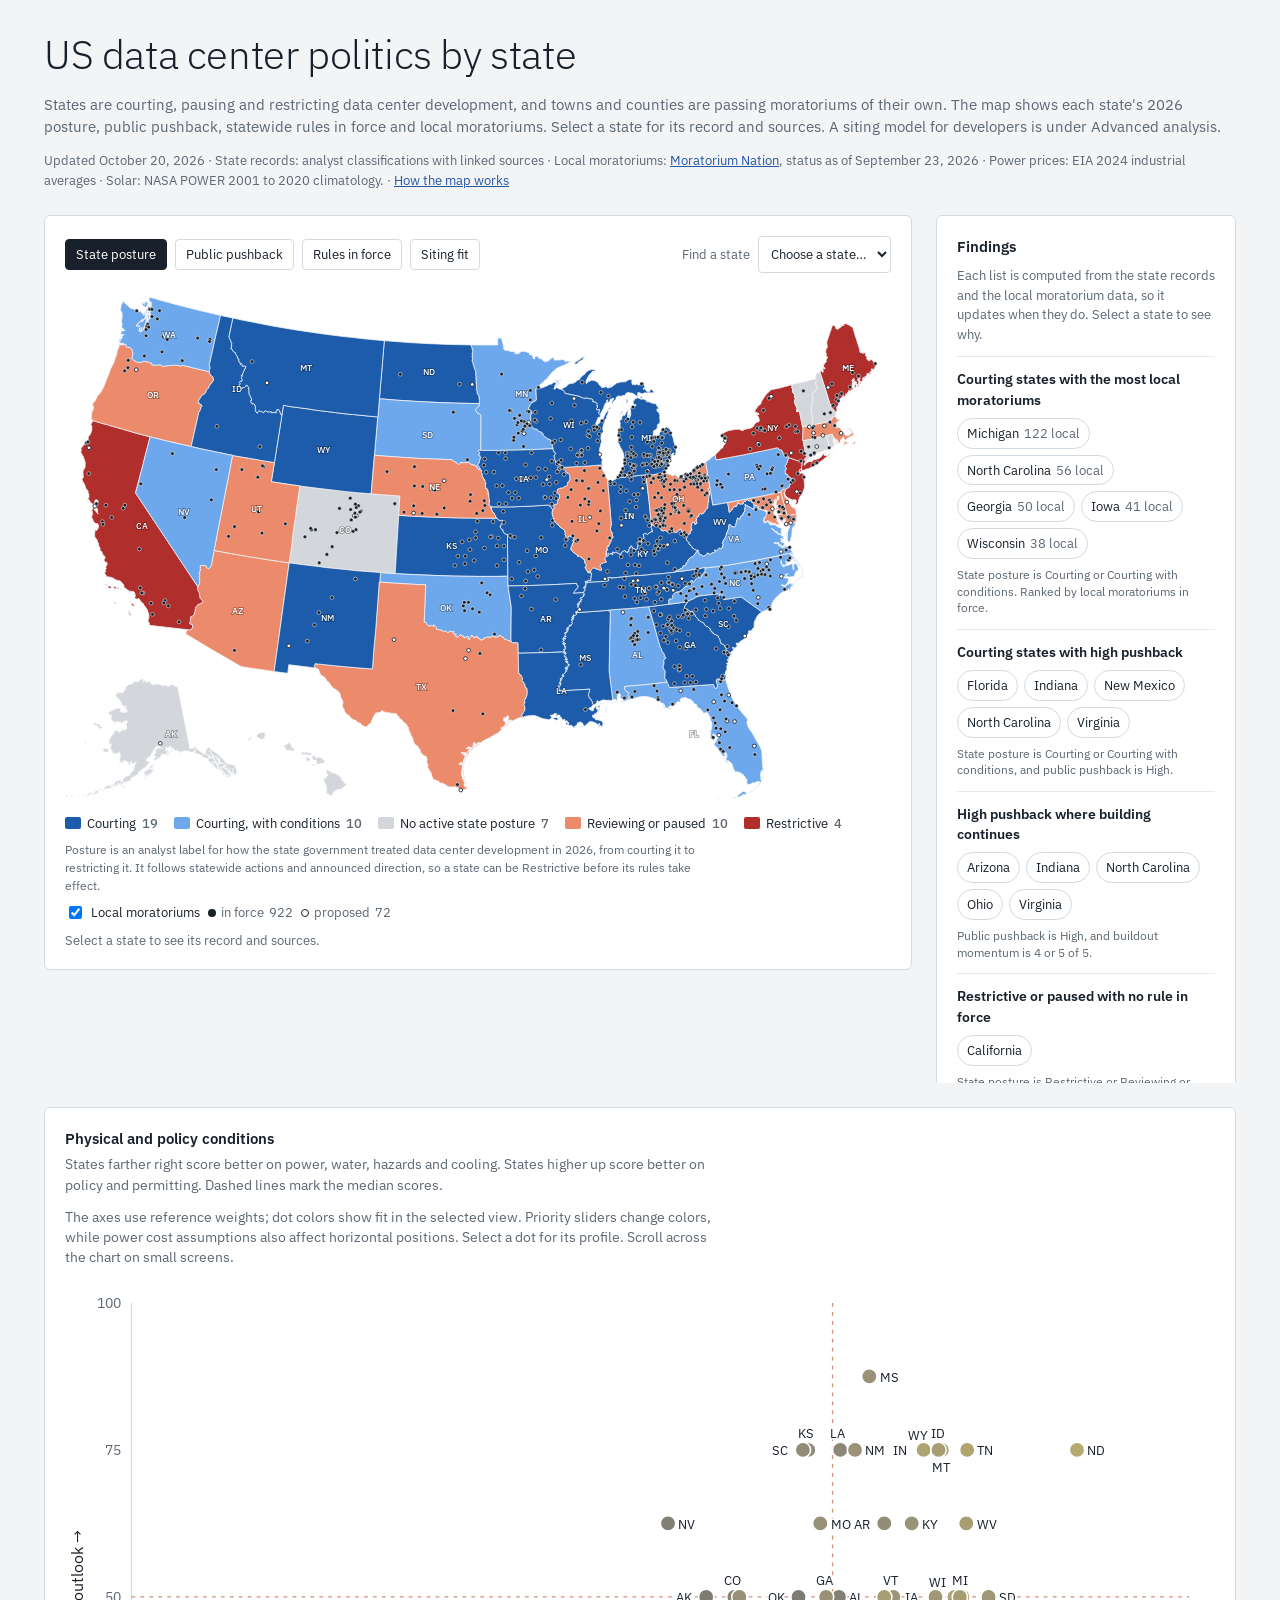
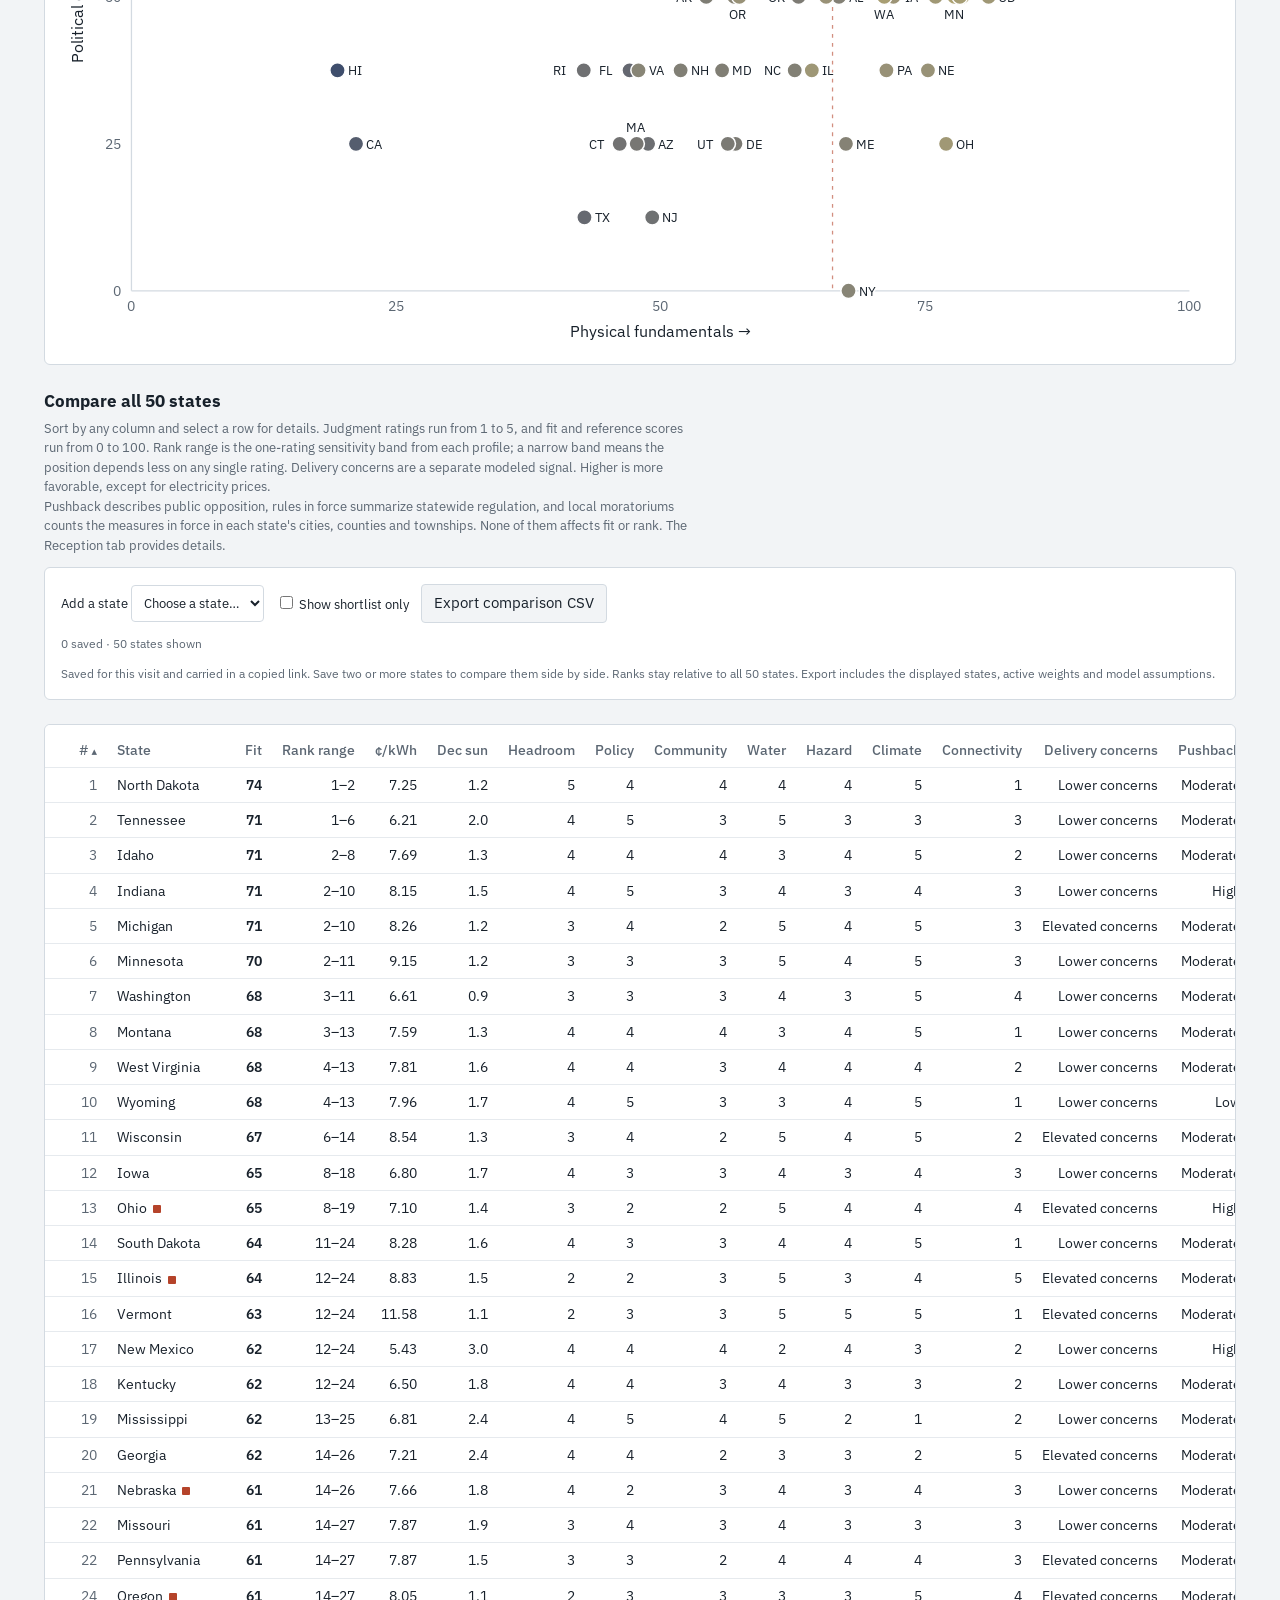
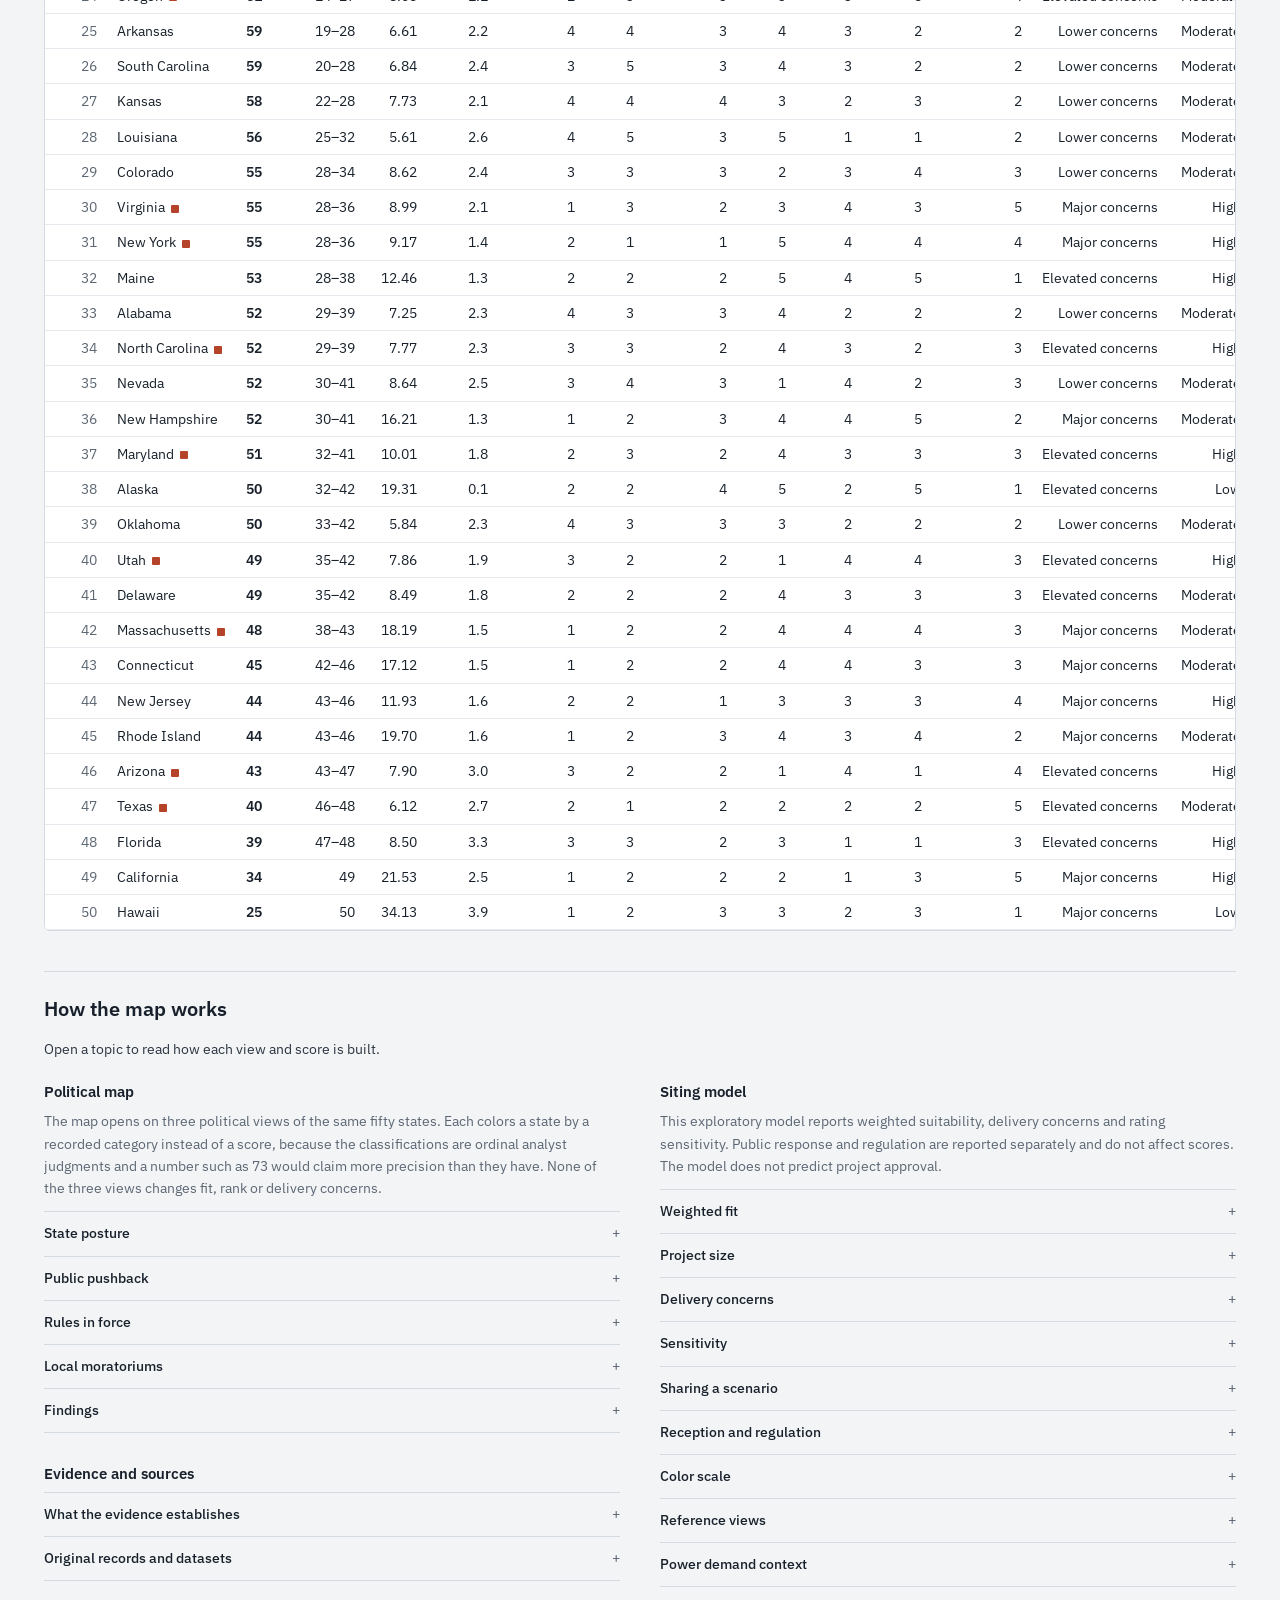
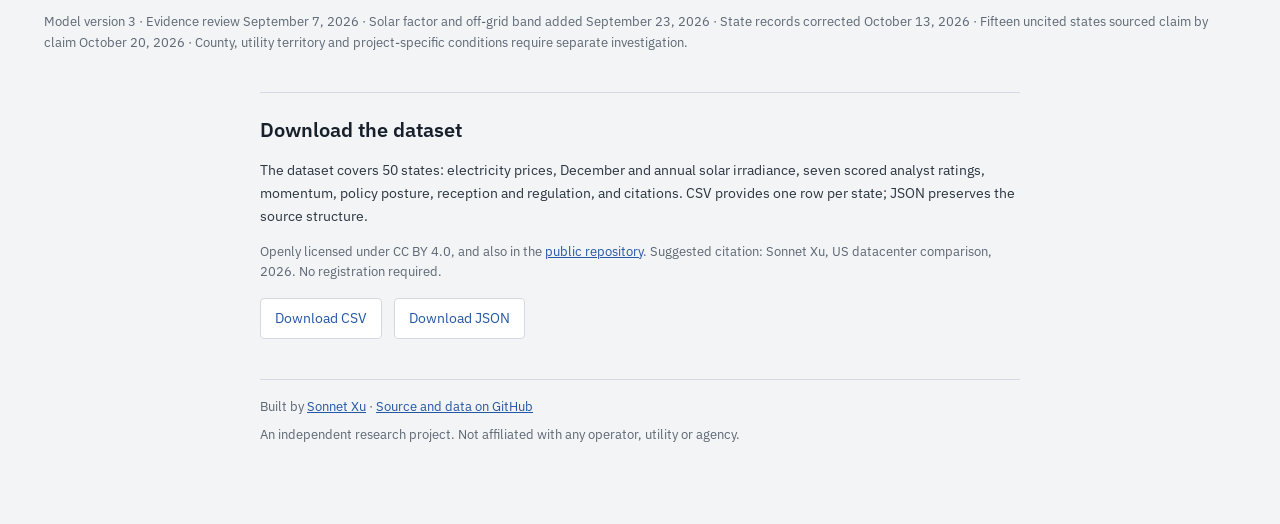
==== commit 1ab2c73a: "Fold the method sections into collapsible topics The power demand, political map and siting model ex" ====
--- a/index.html
+++ b/index.html
@@ -264,7 +264,6 @@
 .source-list .checked{font-size:11px}
 .factor-kind{display:block;color:var(--muted);font-size:11px;font-weight:400;margin-top:3px}
 .drawer [hidden]{display:none}
-.source-principles{background:var(--panel);padding:var(--s4);border:1px solid var(--rule);border-radius:4px}
 .ranking-control{display:flex;align-items:center;justify-content:space-between;gap:var(--s2);font-size:13px}
 .ranking-control select{min-width:0}
 .reset-btn{font:inherit;font-size:12px;color:var(--focus);border:0;background:transparent;padding:8px 0;cursor:pointer}
@@ -410,10 +409,26 @@
 .meth h3{font-weight:600;font-size:15px;line-height:1.4;margin:var(--s8) 0 var(--s2)}
 .meth p,.datapack p{margin:0 0 var(--s3);color:var(--prose)}
 .meth b{font-weight:500}
-.meth .source-principles{background:none;padding:0;border:0;border-radius:0}
-.meth .sources{margin:var(--s6) 0;padding:var(--s4) 0;border-top:1px solid var(--rule);border-bottom:1px solid var(--rule)}
-.meth .sources>summary{font-size:14px;font-weight:500;color:var(--focus)}
-.meth .src{padding-left:var(--s5);margin:var(--s4) 0 0}
+/* How the map works: topics start closed, in two columns on a wide screen,
+   so the explanations take a screen of headings instead of several of text. */
+.meth.methods{max-width:none}
+.methods-lede{color:var(--muted)}
+.meth-groups{display:grid;grid-template-columns:minmax(0,1fr) minmax(0,1fr);grid-template-areas:"pol sit" "ev sit";gap:var(--s6) var(--s10);align-items:start;margin-top:var(--s5)}
+#political-method{grid-area:pol} #methodology{grid-area:sit} #evidence{grid-area:ev}
+@media (max-width:860px){.meth-groups{grid-template-columns:minmax(0,1fr);grid-template-areas:"pol" "sit" "ev"}}
+.meth .meth-group>h3{margin:0 0 var(--s2)}
+.meth .meth-group>p{font-size:13.5px;color:var(--muted)}
+.meth-item{border-top:1px solid var(--rule)}
+.meth-item:last-child{border-bottom:1px solid var(--rule)}
+.meth-item>summary{list-style:none;display:flex;justify-content:space-between;align-items:baseline;gap:var(--s3);padding:10px 0;font-weight:500;color:var(--ink)}
+.meth-item>summary::-webkit-details-marker{display:none}
+.meth-item>summary::after{content:"+";flex:none;font-weight:400;color:var(--muted)}
+.meth-item[open]>summary::after{content:"\2212"}
+.meth-item>summary:hover{color:var(--focus)}
+.meth-item[open]{padding-bottom:var(--s2)}
+.meth-item p{font-size:14px}
+.meth .src{padding-left:var(--s5);margin:var(--s2) 0 var(--s3)}
+.methods .method-note{margin-top:var(--s6)}
 .meth .src li{padding-left:var(--s1);margin:0 0 var(--s3);font-size:13px;overflow-wrap:anywhere}
 .meth .src li:last-child{margin-bottom:0}
 .meth .method-note,.datapack .fine{font-size:12.5px;color:var(--muted)}
@@ -487,8 +502,8 @@
   table{font-size:10pt}
   th .sortbtn::after{content:""!important}
   .meth,.datapack,.site-foot{max-width:none}
-  .meth .sources{display:block}
-  .meth .sources>summary{list-style:none}
+  .meth-groups{display:block}
+  .meth-item>summary::after{content:""}
   a{color:inherit;text-decoration:none}
   .meth a::after,.site-foot a::after{content:" (" attr(href) ")";font-size:9pt;color:#444}
   .drawer{display:none}
@@ -501,7 +516,7 @@
 <header>
   <h1>US data center politics by state</h1>
   <p class="lede">States are courting, pausing and restricting data center development, and towns and counties are passing moratoriums of their own. The map shows each state's 2026 posture, public pushback, statewide rules in force and local moratoriums. Select a state for its record and sources. A siting model for developers is under Advanced analysis.</p>
-  <div class="asof" id="asof">Updated October 20, 2026 · State records: analyst classifications with linked sources · Local moratoriums: <a href="https://mjbommar.github.io/moratorium-data-2026/" target="_blank" rel="noopener">Moratorium Nation</a>, status as of <span id="local-updated"></span> · Power prices: EIA 2024 industrial averages · Solar: NASA POWER 2001 to 2020 climatology.</div>
+  <div class="asof" id="asof">Updated October 20, 2026 · State records: analyst classifications with linked sources · Local moratoriums: <a href="https://mjbommar.github.io/moratorium-data-2026/" target="_blank" rel="noopener">Moratorium Nation</a>, status as of <span id="local-updated"></span> · Power prices: EIA 2024 industrial averages · Solar: NASA POWER 2001 to 2020 climatology. · <a href="#methods">How the map works</a></div>
 </header>
 
 <div class="grid">
@@ -660,72 +675,89 @@
   </table>
 </div>
 
-<section class="meth" id="demand-context" aria-labelledby="demand-heading">
-  <h2 id="demand-heading">Power demand: context for your shortlist</h2>
-  <p>EIA’s September 9, 2026 outlook forecasts growing US electricity sales, driven by datacenter development and manufacturing. These national forecasts provide context for utility diligence; they do not measure spare capacity in a state.</p>
-  <dl class="demand-stats">
-    <div><dt>2026 electricity sales forecast</dt><dd>4,135 TWh</dd></div>
-    <div><dt>2027 electricity sales forecast</dt><dd>4,211 TWh</dd></div>
-    <div><dt>Commercial share of 2026 sales growth</dt><dd>63%</dd></div>
-  </dl>
-  <p>The commercial sector includes more than datacenters. TWh means billion kilowatt-hours. All figures are forecasts, not observed demand or datacenter-only consumption, and contribute no points to state fit.</p>
-  <p><b>Use in diligence:</b> ask the serving utility how its load forecast affects your proposed connection date and upgrade requirements.</p>
-  <p>Source: <a href="https://www.eia.gov/outlooks/steo/report/elec_coal_renew.php" target="_blank" rel="noopener">EIA Short-Term Energy Outlook, September 9, 2026</a> · Checked September 13, 2026. The source page updates monthly; figures here retain the September release.</p>
-</section>
+<section class="meth methods" id="methods" aria-labelledby="methods-heading">
+  <h2 id="methods-heading">How the map works</h2>
+  <p class="methods-lede">Open a topic to read how each view and score is built.</p>
+  <div class="meth-groups">
+  <div class="meth-group" id="political-method">
+    <h3>Political map</h3>
+    <p>The map opens on three political views of the same fifty states. Each colors a state by a recorded category instead of a score, because the classifications are ordinal analyst judgments and a number such as 73 would claim more precision than they have. None of the three views changes fit, rank or delivery concerns.</p>
+    <details class="meth-item"><summary>State posture</summary>
+      <p>Posture is an analyst label for how the state government treated data center development in 2026. Courting states offer incentives without new conditions. Courting with conditions keeps incentives but attaches requirements, as Alabama's cost recovery statute and Nevada's abatement order do. Reviewing or paused covers incentive pauses, permit holds and formal reviews, as in Arizona, Texas and Massachusetts. Restrictive covers states that have enacted or ordered limits, such as New York's moratorium order and Maine's bar on incentives, including limits that take effect later. No active state posture means no statewide action on record. The labels have no written rubric, so these precedents define them. Posture follows statewide actions and announced direction, so it can run ahead of the rules in force.</p>
+    </details>
+    <details class="meth-item"><summary>Public pushback</summary>
+      <p>Pushback is Low where no organized opposition or local restriction is on record, Moderate where local restrictions or contested proceedings exist in some jurisdictions, and High where there are multiple local bans, a statewide restriction that cleared a chamber, or a referendum. One local moratorium in force rules out Low. The rule counts bans and not temporary moratoriums, so Michigan reads Moderate with more than a hundred local moratoriums in force.</p>
+    </details>
+    <details class="meth-item"><summary>Rules in force</summary>
+      <p>This view shows the strongest datacenter-specific statewide rule in force on any of four axes, which are water, power and ratepayer cost, siting and zoning, and tax incentives. The levels are eases entry, no specific rule, reporting or incentive conditions, binding conditions or narrowed incentives, and a pause, ban or repealed incentive. Pending bills, and enacted laws whose effective date has not arrived, count as no rule. California signed seven data center laws in September 2026 that take effect on January 1, 2027, so it reads Restrictive on posture and no rule on this view.</p>
+    </details>
+    <details class="meth-item"><summary>Local moratoriums</summary>
+      <p>The dots are city, county, township and tribal moratoriums and bans on data centers from <a href="https://mjbommar.github.io/moratorium-data-2026/" target="_blank" rel="noopener">Moratorium Nation</a>, a dataset by Michael J. Bommarito published under CC BY 4.0. Each dot is placed at the coordinates the dataset gives for its jurisdiction. Filled dots are in force (active or extended) and open dots are proposed. Measures that expired, were replaced by permanent zoning or were rescinded are counted in each profile but not drawn. Statuses are the dataset's own as of <span class="local-asof"></span>, and some temporary measures have scheduled end dates since then. The page does not infer that any of them lapsed. A state-level map hides county-level conflict, so the profiles list each state's most recent local measures.</p>
+    </details>
+    <details class="meth-item"><summary>Findings</summary>
+      <p>The findings beside the map are rules over these records, each printed under its list, so they change when a record changes. They describe where the records disagree. They do not predict where projects will be approved or blocked.</p>
+    </details>
+  </div>
+  <div class="meth-group" id="methodology">
+    <h3>Siting model</h3>
+    <p>This exploratory model reports weighted suitability, delivery concerns and rating sensitivity. Public response and regulation are reported separately and do not affect scores. The model does not predict project approval.</p>
+    <details class="meth-item"><summary>Weighted fit</summary>
+      <p>Balanced starts with equal importance for the eight grid-siting factors: power headroom, power cost, incentives and policy, community and permitting, water, natural hazards, cooling climate, and connectivity. Each contributes 12.5% initially. The ninth factor, winter solar resource, starts at zero because a grid-connected project buys power rather than generating it. Presets and sliders change those shares.</p>
+      <p><b>Fit = sum of each factor's score × its share.</b> Seven factors retain provisional analyst ratings on a 1–5 scale, mapped to 0, 25, 50, 75 and 100. These equal steps are a modeling assumption, not measured differences. Momentum is shown only as context: existing development can signal an ecosystem, but can also consume power capacity.</p>
+      <p>Power price and winter solar resource are the two measured factors. By default, the cost score declines linearly from 100 at 5¢/kWh to 0 at 35¢/kWh, with scores capped at those endpoints. These limits distinguish all prices in the current dataset. Change them under Power cost assumptions to test your preferences. They are not forecasts or tariffs.</p>
+      <p>Winter solar resource is the December mean all-sky irradiance from NASA POWER's 2001–2020 climatology, read at each state's 2020 Census center of population, in kWh per square metre per day. December sizes an off-grid array and battery, so it stands in for the year. The score rises linearly from 0 at 1.0 to 100 at 4.0 kWh/m²/day, which spans the December values from Washington and Vermont near 1 to Hawaii near 4. One grid cell of about half a degree per state is a coarse proxy: a state's sunniest and cloudiest sites can differ by a third or more, and the value says nothing about land, interconnection or permitting for a solar array.</p>
+    </details>
+    <details class="meth-item"><summary>Project size</summary>
+      <p>Four size bands describe the project: edge or micro (under 5 MW), enterprise or colocation (5 to 50 MW), hyperscale (50 to 300 MW) and gigawatt campus (300 MW and up). Choosing a band loads a starting weight profile, which the presets and sliders then adjust. Edge starts from connectivity 40%, hazard 15%, cost 15%, climate 10%, permitting 10%, headroom 5%, policy 5%. Enterprise matches Connectivity first. Hyperscale starts from headroom 25%, cost 20%, policy 15%, permitting 15%, water 10%, hazard 5%, climate 5%, connectivity 5%. Gigawatt starts from headroom 35%, cost 25%, permitting 20%, policy 10%, water 5%, hazard 5%, with climate and connectivity at zero.</p>
+      <p>Size also sets the headroom and permitting ratings a project needs before its delivery concerns read as lower: edge needs 2 and 2, enterprise 3 and 2, hyperscale 3 and 3, gigawatt 4 and 3. These thresholds are analyst judgments about scale, not measured capacity, and a state's ratings do not change with size. The page opens on hyperscale with Balanced weights.</p>
+      <p>A fifth band, off-grid solar and battery, describes a self-powered unit of any size. It starts from winter solar resource 35%, community and permitting 20%, natural hazard 15%, cooling climate 15%, connectivity 10% and incentives 5%, with power cost, headroom and water at zero, since the unit buys no grid electricity, joins no interconnection queue and is usually air cooled. Only permitting can raise its delivery concern, at 3 of 5. Three workload buttons move the connectivity weight alone: batch inference 10, real-time serving 25, distributed training 40, on the same relative scale as the sliders. Battery autonomy, land cost, local maintenance capacity and physical security are site questions with no state-level public source and are not modeled.</p>
+    </details>
+    <details class="meth-item"><summary>Delivery concerns</summary>
+      <p>Power headroom and community/permitting are each compared with the size threshold. A rating at or above the threshold means lower concerns, one level below means elevated concerns, and two or more below means major concerns. The worse of the two factors sets the state's level. For hyperscale that is the original rule: a rating of 1 means major, 2 elevated, 3–5 lower. Lower concerns do not establish available power or permit eligibility.</p>
+      <p><b>Weighted fit</b> permits trade-offs and is the default. <b>Delivery first</b> ranks lower-concern states ahead of elevated- and major-concern states, then compares fit within each group. Cheap power therefore cannot offset a worse delivery group in that mode. The grouping still relies on provisional ratings, not verified connection timelines.</p>
+    </details>
+    <details class="meth-item"><summary>Sensitivity</summary>
+      <p>Each profile's Scores tab shows the best and worst rank obtained by changing one of that state's judgment ratings by one level, within 1–5. Other ratings and states stay fixed. This is a limited sensitivity test, not a confidence interval or probability. It does not capture correlated errors or simultaneous changes across states.</p>
+      <p>Exact score ties within the selected ranking rule share a rank. Setting every weight to zero removes fit scores and ranks while keeping facts and sources available.</p>
+    </details>
+    <details class="meth-item"><summary>Sharing a scenario</summary>
+      <p>The page address records the size, priorities, ranking rule, price anchors, color scale, figure, shortlist and, while a profile is open, that state, each omitted when it is at its default. Copy scenario link copies that address; Copy profile link in a profile does the same with the state included. Download share image draws a 1200 by 675 pixel card of the five leading states and the priority shares for the current scenario. All describe this model's output, not a site decision.</p>
+    </details>
+    <details class="meth-item"><summary>Reception and regulation</summary>
+      <p>The Reception tab reports public response and statewide regulation. The table summarizes opposition and the number of regulatory categories with requirements in force. Neither affects scores or rankings.</p>
+      <p>Pushback is Low where no organized opposition or local restriction is on record, Moderate where local restrictions or contested proceedings exist in some jurisdictions, and High where there are multiple local bans, a statewide restriction that cleared a chamber, or a referendum. Local action counts here. The four rule axes stay strictly statewide and cover water, power and ratepayer cost, siting and zoning, and tax incentives.</p>
+      <p>The four axes classify statewide rules in force: entry facilitation, no specific rule, disclosure or reporting, binding conditions, and pause or prohibition. Pending bills are described in the notes and do not affect these classifications. Tax incentives use corresponding eligibility categories. Classifications are provisional and have not been individually verified against original records.</p>
+      <p>Public opposition and regulatory requirements are distinct: substantial opposition may coexist with permissive rules, and detailed regulation may coexist with support for development.</p>
+    </details>
+    <details class="meth-item"><summary>Color scale</summary>
+      <p>By default the map, cartogram, relief and other fit-colored figures shade a fixed 0 to 100 scale, so the same color means the same fit in every scenario and in every shared link. Because most scenarios place all fifty states between about 35 and 75, the default can look muted. Stretch to range spreads the ramp from the scenario's lowest to its highest fit. It separates neighbors more clearly and makes colors incomparable between scenarios; the legend shows the values at each end, and the scale travels in the link.</p>
+    </details>
+    <details class="meth-item"><summary>Reference views</summary>
+      <p>Political outlook weights policy and permitting equally. Physical fundamentals weights power headroom 30%, price 25%, water 20%, hazards 15% and climate 10%. These reference weights stay fixed. Editing a priority returns to Combined; changing the cost scale also affects the physical reference score.</p>
+    </details>
+    <details class="meth-item" id="demand-context"><summary>Power demand context</summary>
+      <p>EIA’s September 9, 2026 outlook forecasts growing US electricity sales, driven by datacenter development and manufacturing. These national forecasts provide context for utility diligence; they do not measure spare capacity in a state.</p>
+      <dl class="demand-stats">
+      <div><dt>2026 electricity sales forecast</dt><dd>4,135 TWh</dd></div>
+      <div><dt>2027 electricity sales forecast</dt><dd>4,211 TWh</dd></div>
+      <div><dt>Commercial share of 2026 sales growth</dt><dd>63%</dd></div>
+      </dl>
+      <p>The commercial sector includes more than datacenters. TWh means billion kilowatt-hours. All figures are forecasts, not observed demand or datacenter-only consumption, and contribute no points to state fit.</p>
+      <p><b>Use in diligence:</b> ask the serving utility how its load forecast affects your proposed connection date and upgrade requirements.</p>
+      <p>Source: <a href="https://www.eia.gov/outlooks/steo/report/elec_coal_renew.php" target="_blank" rel="noopener">EIA Short-Term Energy Outlook, September 9, 2026</a> · Checked September 13, 2026. The source page updates monthly; figures here retain the September release.</p>
+    </details>
+  </div>
+  <div class="meth-group" id="evidence">
+    <h3>Evidence and sources</h3>
+    <details class="meth-item"><summary>What the evidence establishes</summary>
+      <p>Posture, pushback and the rule axes are provisional analyst classifications. Every state now cites at least one source, and the Sources tab in each profile lists what each document establishes. A citation can support a policy event without validating a classification.</p>
+      
+      <p>All 50 historical electricity prices were compared with EIA's 2024 industrial data. Solar irradiance comes from NASA POWER at one point per state, with eight states spot-checked against NREL's solar resource service. The seven judgment factors have not been individually validated. A state citation can support a policy event without proving its numerical rating.</p>
+      <p>State profiles distinguish government records, grid publications, reporting, legal analysis, market research, company statements and advocacy statements. Company plans are self-reported; an advocacy organization's account of a lawsuit is not a court finding. A bill or agenda item is not automatically an enacted restriction.</p>
+      <p>Commercial tracker totals and references without identifiable documents have been removed from the displayed source list. Some unsupported counts and subsidy estimates have also been removed from state summaries. On October 20, 2026 the fifteen states that had no citations were reviewed claim by claim, and every state now cites at least one source. The other summaries and all ratings remain provisional.</p>
+    </details>
+    <details class="meth-item sources"><summary>Original records and datasets</summary>
 
-<section class="meth" id="political-method" aria-labelledby="political-heading">
-  <h2 id="political-heading">How the political map works</h2>
-  <p>The map opens on three political views of the same fifty states. Each colors a state by a recorded category instead of a score, because the classifications are ordinal analyst judgments and a number such as 73 would claim more precision than they have. None of the three views changes fit, rank or delivery concerns.</p>
-  <h3>State posture</h3>
-  <p>Posture is an analyst label for how the state government treated data center development in 2026. Courting states offer incentives without new conditions. Courting with conditions keeps incentives but attaches requirements, as Alabama's cost recovery statute and Nevada's abatement order do. Reviewing or paused covers incentive pauses, permit holds and formal reviews, as in Arizona, Texas and Massachusetts. Restrictive covers states that have enacted or ordered limits, such as New York's moratorium order and Maine's bar on incentives, including limits that take effect later. No active state posture means no statewide action on record. The labels have no written rubric, so these precedents define them. Posture follows statewide actions and announced direction, so it can run ahead of the rules in force.</p>
-  <h3>Public pushback</h3>
-  <p>Pushback is Low where no organized opposition or local restriction is on record, Moderate where local restrictions or contested proceedings exist in some jurisdictions, and High where there are multiple local bans, a statewide restriction that cleared a chamber, or a referendum. One local moratorium in force rules out Low. The rule counts bans and not temporary moratoriums, so Michigan reads Moderate with more than a hundred local moratoriums in force.</p>
-  <h3>Rules in force</h3>
-  <p>This view shows the strongest datacenter-specific statewide rule in force on any of four axes, which are water, power and ratepayer cost, siting and zoning, and tax incentives. The levels are eases entry, no specific rule, reporting or incentive conditions, binding conditions or narrowed incentives, and a pause, ban or repealed incentive. Pending bills, and enacted laws whose effective date has not arrived, count as no rule. California signed seven data center laws in September 2026 that take effect on January 1, 2027, so it reads Restrictive on posture and no rule on this view.</p>
-  <h3>Local moratoriums</h3>
-  <p>The dots are city, county, township and tribal moratoriums and bans on data centers from <a href="https://mjbommar.github.io/moratorium-data-2026/" target="_blank" rel="noopener">Moratorium Nation</a>, a dataset by Michael J. Bommarito published under CC BY 4.0. Each dot is placed at the coordinates the dataset gives for its jurisdiction. Filled dots are in force (active or extended) and open dots are proposed. Measures that expired, were replaced by permanent zoning or were rescinded are counted in each profile but not drawn. Statuses are the dataset's own as of <span class="local-asof"></span>, and some temporary measures have scheduled end dates since then. The page does not infer that any of them lapsed. A state-level map hides county-level conflict, so the profiles list each state's most recent local measures.</p>
-  <h3>Findings</h3>
-  <p>The findings beside the map are rules over these records, each printed under its list, so they change when a record changes. They describe where the records disagree. They do not predict where projects will be approved or blocked.</p>
-  <p>Posture, pushback and the rule axes are provisional analyst classifications. Every state now cites at least one source, and the Sources tab in each profile lists what each document establishes. A citation can support a policy event without validating a classification.</p>
-</section>
-
-<section class="meth" id="methodology">
-  <h2>How the siting model works</h2>
-  <p>This exploratory model reports weighted suitability, delivery concerns and rating sensitivity. Public response and regulation are reported separately and do not affect scores. The model does not predict project approval.</p>
-  <h3>Weighted fit</h3>
-  <p>Balanced starts with equal importance for the eight grid-siting factors: power headroom, power cost, incentives and policy, community and permitting, water, natural hazards, cooling climate, and connectivity. Each contributes 12.5% initially. The ninth factor, winter solar resource, starts at zero because a grid-connected project buys power rather than generating it. Presets and sliders change those shares.</p>
-  <p><b>Fit = sum of each factor's score × its share.</b> Seven factors retain provisional analyst ratings on a 1–5 scale, mapped to 0, 25, 50, 75 and 100. These equal steps are a modeling assumption, not measured differences. Momentum is shown only as context: existing development can signal an ecosystem, but can also consume power capacity.</p>
-  <p>Power price and winter solar resource are the two measured factors. By default, the cost score declines linearly from 100 at 5¢/kWh to 0 at 35¢/kWh, with scores capped at those endpoints. These limits distinguish all prices in the current dataset. Change them under Power cost assumptions to test your preferences. They are not forecasts or tariffs.</p>
-  <p>Winter solar resource is the December mean all-sky irradiance from NASA POWER's 2001–2020 climatology, read at each state's 2020 Census center of population, in kWh per square metre per day. December sizes an off-grid array and battery, so it stands in for the year. The score rises linearly from 0 at 1.0 to 100 at 4.0 kWh/m²/day, which spans the December values from Washington and Vermont near 1 to Hawaii near 4. One grid cell of about half a degree per state is a coarse proxy: a state's sunniest and cloudiest sites can differ by a third or more, and the value says nothing about land, interconnection or permitting for a solar array.</p>
-  <h3>Project size</h3>
-  <p>Four size bands describe the project: edge or micro (under 5 MW), enterprise or colocation (5 to 50 MW), hyperscale (50 to 300 MW) and gigawatt campus (300 MW and up). Choosing a band loads a starting weight profile, which the presets and sliders then adjust. Edge starts from connectivity 40%, hazard 15%, cost 15%, climate 10%, permitting 10%, headroom 5%, policy 5%. Enterprise matches Connectivity first. Hyperscale starts from headroom 25%, cost 20%, policy 15%, permitting 15%, water 10%, hazard 5%, climate 5%, connectivity 5%. Gigawatt starts from headroom 35%, cost 25%, permitting 20%, policy 10%, water 5%, hazard 5%, with climate and connectivity at zero.</p>
-  <p>Size also sets the headroom and permitting ratings a project needs before its delivery concerns read as lower: edge needs 2 and 2, enterprise 3 and 2, hyperscale 3 and 3, gigawatt 4 and 3. These thresholds are analyst judgments about scale, not measured capacity, and a state's ratings do not change with size. The page opens on hyperscale with Balanced weights.</p>
-  <p>A fifth band, off-grid solar and battery, describes a self-powered unit of any size. It starts from winter solar resource 35%, community and permitting 20%, natural hazard 15%, cooling climate 15%, connectivity 10% and incentives 5%, with power cost, headroom and water at zero, since the unit buys no grid electricity, joins no interconnection queue and is usually air cooled. Only permitting can raise its delivery concern, at 3 of 5. Three workload buttons move the connectivity weight alone: batch inference 10, real-time serving 25, distributed training 40, on the same relative scale as the sliders. Battery autonomy, land cost, local maintenance capacity and physical security are site questions with no state-level public source and are not modeled.</p>
-  <h3>Delivery concerns</h3>
-  <p>Power headroom and community/permitting are each compared with the size threshold. A rating at or above the threshold means lower concerns, one level below means elevated concerns, and two or more below means major concerns. The worse of the two factors sets the state's level. For hyperscale that is the original rule: a rating of 1 means major, 2 elevated, 3–5 lower. Lower concerns do not establish available power or permit eligibility.</p>
-  <p><b>Weighted fit</b> permits trade-offs and is the default. <b>Delivery first</b> ranks lower-concern states ahead of elevated- and major-concern states, then compares fit within each group. Cheap power therefore cannot offset a worse delivery group in that mode. The grouping still relies on provisional ratings, not verified connection timelines.</p>
-  <h3>Sensitivity</h3>
-  <p>Each profile's Scores tab shows the best and worst rank obtained by changing one of that state's judgment ratings by one level, within 1–5. Other ratings and states stay fixed. This is a limited sensitivity test, not a confidence interval or probability. It does not capture correlated errors or simultaneous changes across states.</p>
-  <p>Exact score ties within the selected ranking rule share a rank. Setting every weight to zero removes fit scores and ranks while keeping facts and sources available.</p>
-  <h3>Sharing a scenario</h3>
-  <p>The page address records the size, priorities, ranking rule, price anchors, color scale, figure, shortlist and, while a profile is open, that state, each omitted when it is at its default. Copy scenario link copies that address; Copy profile link in a profile does the same with the state included. Download share image draws a 1200 by 675 pixel card of the five leading states and the priority shares for the current scenario. All describe this model's output, not a site decision.</p>
-  <h3>Reception and regulation</h3>
-  <p>The Reception tab reports public response and statewide regulation. The table summarizes opposition and the number of regulatory categories with requirements in force. Neither affects scores or rankings.</p>
-  <p>Pushback is Low where no organized opposition or local restriction is on record, Moderate where local restrictions or contested proceedings exist in some jurisdictions, and High where there are multiple local bans, a statewide restriction that cleared a chamber, or a referendum. Local action counts here. The four rule axes stay strictly statewide and cover water, power and ratepayer cost, siting and zoning, and tax incentives.</p>
-  <p>The four axes classify statewide rules in force: entry facilitation, no specific rule, disclosure or reporting, binding conditions, and pause or prohibition. Pending bills are described in the notes and do not affect these classifications. Tax incentives use corresponding eligibility categories. Classifications are provisional and have not been individually verified against original records.</p>
-  <p>Public opposition and regulatory requirements are distinct: substantial opposition may coexist with permissive rules, and detailed regulation may coexist with support for development.</p>
-  <h3>Color scale</h3>
-  <p>By default the map, cartogram, relief and other fit-colored figures shade a fixed 0 to 100 scale, so the same color means the same fit in every scenario and in every shared link. Because most scenarios place all fifty states between about 35 and 75, the default can look muted. Stretch to range spreads the ramp from the scenario's lowest to its highest fit. It separates neighbors more clearly and makes colors incomparable between scenarios; the legend shows the values at each end, and the scale travels in the link.</p>
-  <h3>Reference views</h3>
-  <p>Political outlook weights policy and permitting equally. Physical fundamentals weights power headroom 30%, price 25%, water 20%, hazards 15% and climate 10%. These reference weights stay fixed. Editing a priority returns to Combined; changing the cost scale also affects the physical reference score.</p>
-  <div class="source-principles">
-    <h3>What the evidence establishes</h3>
-    <p>All 50 historical electricity prices were compared with EIA's 2024 industrial data. Solar irradiance comes from NASA POWER at one point per state, with eight states spot-checked against NREL's solar resource service. The seven judgment factors have not been individually validated. A state citation can support a policy event without proving its numerical rating.</p>
-    <p>State profiles distinguish government records, grid publications, reporting, legal analysis, market research, company statements and advocacy statements. Company plans are self-reported; an advocacy organization's account of a lawsuit is not a court finding. A bill or agenda item is not automatically an enacted restriction.</p>
-    <p>Commercial tracker totals and references without identifiable documents have been removed from the displayed source list. Some unsupported counts and subsidy estimates have also been removed from state summaries. On October 20, 2026 the fifteen states that had no citations were reviewed claim by claim, and every state now cites at least one source. The other summaries and all ratings remain provisional.</p>
-  </div>
-  <details class="sources">
-    <summary>Original records and datasets</summary>
     <ul class="src">
       <li><a href="https://www.eia.gov/electricity/data/state/xls/861/HS861%202010-.xlsx">EIA-861 historical electricity data</a>: 2024 industrial prices, Total Electric Industry sheet. These state averages do not represent a project's large-load tariff.</li>
       <li><a href="https://www.governor.ny.gov/executive-order/no-62-establishing-temporary-moratorium-data-centers-new-york-while-state-develops">New York EO 62</a> and <a href="https://www.nysenate.gov/legislation/bills/2025/S10642">S10642 bill status</a>: separate executive action and legislation.</li>
@@ -740,7 +772,9 @@
       <li><a href="https://www.afslaw.com/perspectives/alerts/state-regulation-data-centers-2026-shifting-landscape">ArentFox Schiff's 2026 state regulation survey</a> and <a href="https://www.multistate.us/resources/state-data-center-policy-101">MultiState's state data center policy guide</a>: background for the reception and regulation readings. Both are legal and government-affairs summaries; the readings here have not been checked state by state against the underlying statutes.</li>
       <li><a href="https://www.fema.gov/sites/default/files/documents/fema_national-risk-index_technical-documentation.pdf">FEMA National Risk Index documentation</a> and <a href="https://www.wri.org/aqueduct">WRI Aqueduct</a>: background for further hazard and water research. This app has not calculated its state ratings directly from these datasets.</li>
     </ul>
-  </details>
+    </details>
+  </div>
+  </div>
   <p class="method-note">Model version 3 · Evidence review September 7, 2026 · Solar factor and off-grid band added September 23, 2026 · State records corrected October 13, 2026 · Fifteen uncited states sourced claim by claim October 20, 2026 · County, utility territory and project-specific conditions require separate investigation.</p>
 </section>
 
@@ -5259,6 +5293,20 @@
 if(initial.profile) select(initial.profile);
 urlReady=true; writeURL();
 
+// The method topics start closed. A link to a topic opens it, and printing
+// opens every topic so the page prints whole.
+(function(){
+  const openTarget=()=>{
+    const id=decodeURIComponent(location.hash.slice(1)), el=id&&document.getElementById(id);
+    const topic=el&&el.closest("details");
+    if(topic&&!topic.open){ topic.open=true; el.scrollIntoView(); }
+  };
+  window.addEventListener("hashchange",openTarget); openTarget();
+  let reopened=[];
+  window.addEventListener("beforeprint",()=>{ reopened=[...document.querySelectorAll(".methods details:not([open])")]; reopened.forEach(d=>{ d.open=true; }); });
+  window.addEventListener("afterprint",()=>{ reopened.forEach(d=>{ d.open=false; }); reopened=[]; });
+})();
+
 // --- dataset release ---
 // The dataset is CC BY and already in the public repository, so the download
 // asks for nothing. Counting is left to the same GoatCounter that measures
